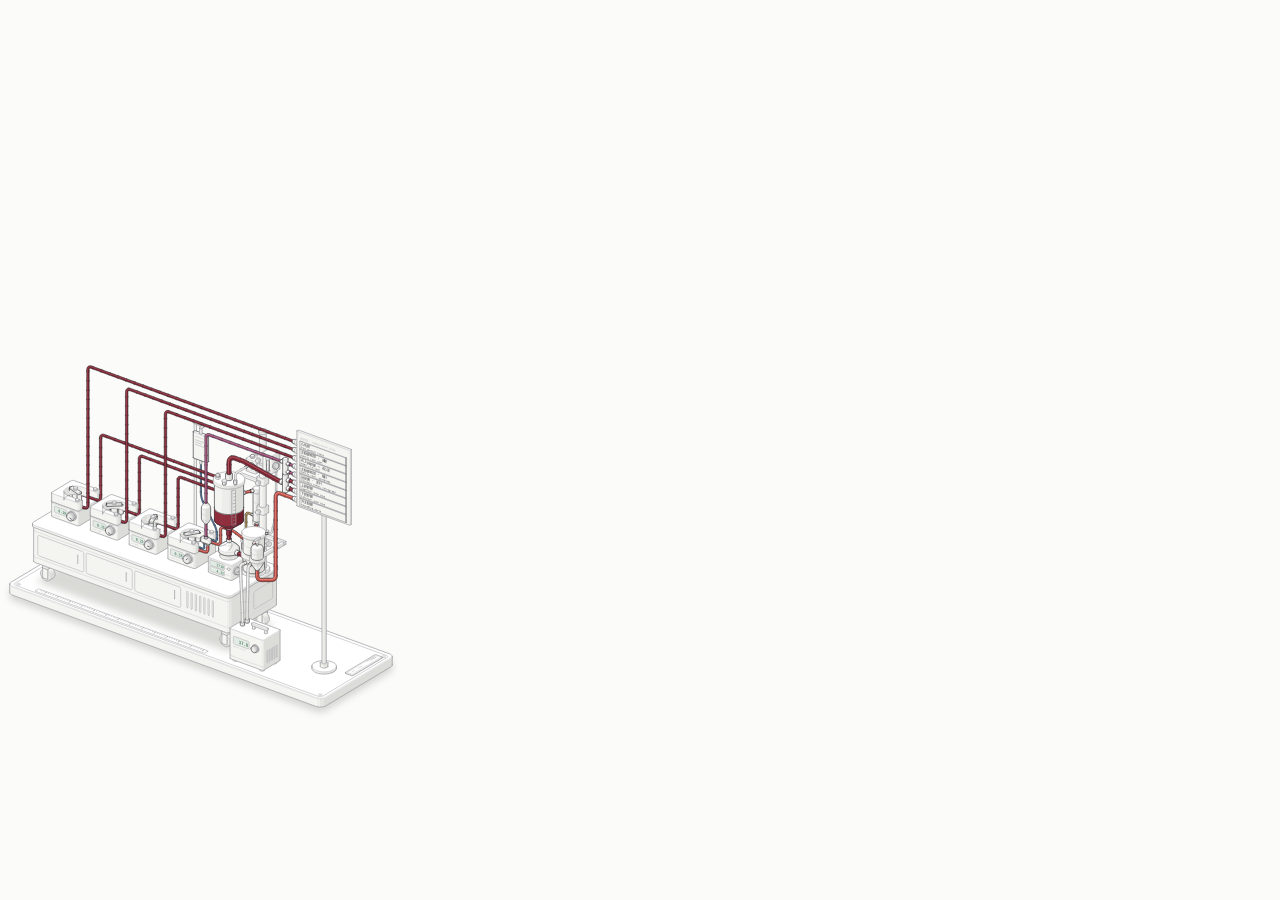
==== wallpaper/wallpaper-light.html @ c46d119b "桌布：進階配置的鎖定畫面與 Mac 桌面版 - wallpaper/：iPhone 鎖定畫面 1206×2622 與 Mac 桌面 2880×1800，深色、淺色各一，   畫面是全流量運轉中的進階配" ====
<!doctype html><html lang="zh-Hant"><head><meta charset="utf-8"><meta name="viewport" content="width=device-width, initial-scale=1"><title>人工心肺機桌布</title><style>
.iso{
  --anatomy-page:#0b0b0b;--anatomy-card:#131313;--anatomy-text:#a3a3a3;--anatomy-strong:#e6e6e6;--anatomy-muted:#6e6e6e;
  --anatomy-paper:#131313;--anatomy-face:#1b1b1b;--anatomy-top:#1c1c1c;
  --anatomy-shade-0:#0f0f0f;--anatomy-shade-1:#121212;--anatomy-shade-2:#151515;--anatomy-shade-3:#181818;
  --anatomy-lit-top:#262626;--anatomy-lit-shade:#1d1d1d;
  --anatomy-hi:#d4d4d4;--anatomy-mid:#6a6a6a;--anatomy-lo:#3e3e3e;--anatomy-faint:#2a2a2a;--anatomy-lit:#ffffff;
  --anatomy-halo:#050505;--anatomy-halo-opacity:.9;--anatomy-dot:#e6e6e6;
  --anatomy-red:#ff6b6b;--anatomy-green:#6be0a0;--anatomy-blue:#6b9bff;
  --anatomy-weight:.6px;--anatomy-ease:cubic-bezier(.32,.72,0,1);
  --anatomy-mono:ui-monospace,"SF Mono",Menlo,Consolas,monospace;
  --anatomy-lift:inset 0 1px 0 0 #ffffff0a,inset 0 0 0 1px #ffffff06,0 0 0 1px #00000026,0 1px 1px -.5px #00000014,0 3px 3px -1.5px #00000014,0 6px 6px -3px #00000014,0 12px 12px -6px #00000014;
}
.iso[data-theme="light"]{
  --anatomy-page:#f2f2ef;--anatomy-card:#fbfbfa;--anatomy-text:#57575a;--anatomy-strong:#18181a;--anatomy-muted:#8c8c90;
  --anatomy-paper:#fbfbfa;--anatomy-face:#ffffff;--anatomy-top:#ffffff;
  --anatomy-shade-0:#dcdcd9;--anatomy-shade-1:#e5e5e2;--anatomy-shade-2:#ededea;--anatomy-shade-3:#f4f4f1;
  --anatomy-lit-top:#ffffff;--anatomy-lit-shade:#eeeeeb;
  --anatomy-hi:#26262a;--anatomy-mid:#8a8a8f;--anatomy-lo:#b4b4b8;--anatomy-faint:#d4d4d6;--anatomy-lit:#000000;
  --anatomy-halo:#8a8a80;--anatomy-halo-opacity:.32;--anatomy-dot:#3a3a3e;
  --anatomy-red:#e5484d;--anatomy-green:#30a46c;--anatomy-blue:#3e63dd;
  --anatomy-lift:inset 0 1px 0 0 #ffffff,0 0 0 1px #0000000f,0 1px 1px -.5px #0000000a,0 3px 3px -1.5px #0000000a,0 6px 6px -3px #0000000a,0 12px 12px -6px #0000000a;
}
.iso-svg{display:block;width:100%;height:auto;overflow:visible}
.iso-svg path,.iso-svg circle{vector-effect:non-scaling-stroke}
.iso-fill{fill:var(--anatomy-paper);stroke:none}
.iso-solid[data-lit]>.iso-fill{fill:var(--anatomy-face)}
.iso-shade,.iso-top{stroke:none}
.iso-shade[data-shade="0"]{fill:var(--anatomy-shade-0)}
.iso-shade[data-shade="1"]{fill:var(--anatomy-shade-1)}
.iso-shade[data-shade="2"]{fill:var(--anatomy-shade-2)}
.iso-shade[data-shade="3"]{fill:var(--anatomy-shade-3)}
.iso-top{fill:var(--anatomy-top)}
.iso-solid[data-lit]>.iso-top{fill:var(--anatomy-lit-top)}
.iso-solid[data-lit]>.iso-shade{fill:var(--anatomy-lit-shade)}
.iso-solid[data-seamless]>.iso-shade,.iso-solid[data-seamless]>.iso-top{stroke-width:.4;stroke-linejoin:round}
.iso-solid[data-seamless]>.iso-shade[data-shade="0"]{stroke:var(--anatomy-shade-0)}
.iso-solid[data-seamless]>.iso-shade[data-shade="1"]{stroke:var(--anatomy-shade-1)}
.iso-solid[data-seamless]>.iso-shade[data-shade="2"]{stroke:var(--anatomy-shade-2)}
.iso-solid[data-seamless]>.iso-shade[data-shade="3"]{stroke:var(--anatomy-shade-3)}
.iso-solid[data-seamless]>.iso-top{stroke:var(--anatomy-top)}
.iso-solid[data-seamless][data-lit]>.iso-top{stroke:var(--anatomy-lit-top)}
.iso-solid[data-seamless][data-lit]>.iso-shade{stroke:var(--anatomy-lit-shade)}
.iso-solid[data-lit]>.iso-edge{stroke:var(--anatomy-lit)}
.iso-halo{fill:var(--anatomy-halo);stroke:none;filter:blur(9px);opacity:var(--anatomy-halo-opacity);transform:translateY(3px)}
.iso-line{fill:none;stroke:var(--anatomy-lo);stroke-width:var(--anatomy-weight);stroke-linecap:round;stroke-linejoin:round}
.iso-line[data-tone="hi"]{stroke:var(--anatomy-hi)}
.iso-line[data-tone="mid"]{stroke:var(--anatomy-mid)}
.iso-line[data-tone="lo"]{stroke:var(--anatomy-lo)}
.iso-line[data-tone="faint"]{stroke:var(--anatomy-faint)}
.iso-line[data-tone="lit"]{stroke:var(--anatomy-lit)}
.iso-line[data-tone="red"]{stroke:var(--anatomy-red)}
.iso-line[data-tone="green"]{stroke:var(--anatomy-green)}
.iso-line[data-tone="blue"]{stroke:var(--anatomy-blue)}
.iso-line[data-dotted]{stroke-dasharray:.01 3.5;stroke-width:1}
.iso-line[data-dashed]{stroke-dasharray:3 3}
.iso-line[data-flow]{stroke-dasharray:2 6}
.iso-wire-end{fill:var(--anatomy-paper);stroke:var(--anatomy-lo);stroke-width:var(--anatomy-weight)}
.iso-wire[data-tone="hi"] .iso-wire-end{stroke:var(--anatomy-hi)}
.iso-wire[data-tone="mid"] .iso-wire-end{stroke:var(--anatomy-mid)}
.iso-wire[data-tone="faint"] .iso-wire-end{stroke:var(--anatomy-faint)}
.iso-wire[data-tone="lit"] .iso-wire-end{stroke:var(--anatomy-lit)}
.iso-dots circle{fill:var(--anatomy-dot);stroke:none;opacity:.32}
.iso-dots[data-tone="hi"] circle{opacity:.85}
.iso-dots[data-tone="mid"] circle{opacity:.45}
.iso-dots[data-tone="lo"] circle{opacity:.22}
.iso-dots[data-tone="faint"] circle{opacity:.12}
.iso-face-text{fill:var(--anatomy-mid);font-family:var(--anatomy-mono);letter-spacing:.04em}
.iso-face-text[data-tone="hi"]{fill:var(--anatomy-hi)}
.iso-face-text[data-tone="lo"]{fill:var(--anatomy-lo)}
.iso-face-text[data-tone="faint"]{fill:var(--anatomy-faint)}
.tb-body{fill:var(--anatomy-shade-2);stroke:none}
.tb-shine{fill:var(--anatomy-top);stroke:none}
.tb-shade{fill:var(--anatomy-shade-0);stroke:none}
.tb-ring{fill:none;stroke:var(--anatomy-lo);stroke-width:.45;stroke-linecap:butt;stroke-linejoin:round}
.tb-ring[data-tone="mid"]{stroke:var(--anatomy-mid)}
.tb-ring[data-tone="faint"]{stroke:var(--anatomy-faint)}
.tb-ring[data-tone="hi"]{stroke:var(--anatomy-hi)}
@keyframes iso-flow{to{stroke-dashoffset:-32}}
@keyframes iso-pulse{0%,100%{opacity:.18}12%{opacity:1}40%{opacity:.18}}
.iso-line[data-flow]{animation:iso-flow 1600ms linear infinite}
.iso-dots circle[data-pulse]{animation:iso-pulse 1600ms steps(1,end) infinite;animation-delay:var(--pulse-at,0ms)}
.iso-figure{margin:32px 0 36px}
.iso-plate{position:relative;padding:52px 24px;border-radius:0;background:var(--anatomy-card);box-shadow:0 0 0 1px var(--anatomy-mid);--anatomy-paper:var(--anatomy-card)}
.iso-plate-corners{position:absolute;inset:18px 20px;pointer-events:none}
.iso-plate-corner{position:absolute;color:var(--anatomy-muted);font-family:var(--anatomy-mono);font-size:10.5px;line-height:1;letter-spacing:.04em;white-space:nowrap}
.iso-plate-corner[data-corner="fig"]{top:0;left:0;color:var(--anatomy-text)}
.iso-plate-corner[data-corner="title"]{top:0;right:0;text-transform:uppercase;letter-spacing:.1em}
.iso-plate-corner[data-corner="hint"]{bottom:0;left:0;text-transform:uppercase;letter-spacing:.1em}
.iso-plate-corner[data-corner="readout"]{right:0;bottom:0;color:var(--anatomy-text);font-variant-numeric:tabular-nums}
.iso-plate .iso-svg{margin:0 auto}
.iso-legend{display:grid;gap:8px;margin-top:12px;color:var(--anatomy-muted);font-size:13px;line-height:1.55}
.iso-keys{display:flex;flex-wrap:wrap;gap:6px 18px}
.iso-key{display:inline-flex;align-items:center;gap:7px}
.iso-swatch{width:16px;height:10px;flex:none;overflow:visible}
.iso-swatch path{fill:none;stroke:var(--anatomy-hi);stroke-width:1;vector-effect:non-scaling-stroke;stroke-linejoin:round;stroke-linecap:round}
.iso-swatch[data-mark="raised"] path,.iso-swatch[data-mark="flat"] path{stroke:var(--anatomy-mid)}
.iso-swatch[data-mark="lit"] path{stroke:var(--anatomy-lit)}
.iso-swatch[data-mark="dim"] path{stroke:var(--anatomy-lo)}
.iso-swatch[data-mark="dotted"] path{stroke-dasharray:.01 3;stroke-width:1.4}
.iso-swatch[data-mark="dashed"] path{stroke-dasharray:3 2.5}
.iso-swatch[data-mark="red"] path{stroke:var(--anatomy-red)}
.iso-swatch[data-mark="green"] path{stroke:var(--anatomy-green)}
.iso-swatch[data-mark="blue"] path{stroke:var(--anatomy-blue)}
.iso-swatch-crease{stroke:var(--anatomy-lo)!important}
@media (max-width:560px){.iso-plate{padding:48px 12px 70px}.iso-plate-corner[data-corner="hint"]{bottom:18px}}
@media (prefers-reduced-motion:reduce){.iso-line[data-flow],.iso-dots circle[data-pulse]{animation:none}}

*{box-sizing:border-box}
html{color-scheme:dark}
body[data-theme="light"]{color-scheme:light}
body{margin:0;background:var(--anatomy-page);color:var(--anatomy-text);font:14px/1.6 ui-sans-serif,system-ui,-apple-system,"Segoe UI",sans-serif;-webkit-font-smoothing:antialiased}
.iso-page{width:min(402px,100% - 32px);margin:64px auto 96px}
</style></head><body class="iso cpb-soft" data-wallpaper data-theme="light"><main class="iso-page"><style>.iso {
  --cpb-lcd: #0f1a14;
  --cpb-digit: #7be0a6;
  --cpb-venous: #5a1f2c;
  --cpb-venous-shine: #7a3040;
  --cpb-venous-shade: #3a1019;
  --cpb-arterial: #a3242c;
  --cpb-arterial-shine: #d0464c;
  --cpb-arterial-shade: #6e1219;
}
.iso[data-theme="light"] {
  --cpb-lcd: #e3ebe5;
  --cpb-digit: #1d5c3a;
  --cpb-venous: #7d2a3b;
  --cpb-venous-shine: #a4485a;
  --cpb-venous-shade: #5c1828;
  --cpb-arterial: #c8323a;
  --cpb-arterial-shine: #e6656b;
  --cpb-arterial-shade: #9a1d26;
}
.cpb-lcd { fill: var(--cpb-lcd); stroke: none; }
.cpb-digit { fill: var(--cpb-digit); font-family: var(--anatomy-mono); font-variant-numeric: tabular-nums; }
.cpb-v .tb-body { fill: var(--cpb-venous); }
.cpb-v .tb-shine { fill: var(--cpb-venous-shine); }
.cpb-v .tb-shade { fill: var(--cpb-venous-shade); }
.cpb-a .tb-body { fill: var(--cpb-arterial); }
.cpb-a .tb-shine { fill: var(--cpb-arterial-shine); }
.cpb-a .tb-shade { fill: var(--cpb-arterial-shade); }
.cpb-stage { position: relative; touch-action: pan-y; user-select: none; -webkit-user-select: none; outline: none; }
.cpb-stage:focus-visible { outline: 1px solid var(--anatomy-muted); outline-offset: 6px; }
.iso-plate { padding: 52px 24px 64px; overflow: hidden; }
.cpb-blood > .iso-fill, .cpb-blood > .iso-top { fill: var(--cpb-venous-shine); }
.cpb-blood > .iso-shade { fill: var(--cpb-venous); }
.cpb-blood > .iso-shade[data-shade="0"] { fill: var(--cpb-venous-shade); }
.cpb-lumen { fill: var(--anatomy-shade-0); stroke: none; }
.cpb-swatch-v path { stroke: var(--cpb-venous); stroke-width: 3; }
.cpb-swatch-a path { stroke: var(--cpb-arterial); stroke-width: 3; }
.cpb-head { margin: 0 0 8px; }
.cpb-head h1 { margin: 0 0 6px; font-size: 22px; line-height: 1.3; color: var(--anatomy-strong); font-weight: 600; letter-spacing: .01em; }
.cpb-head p { margin: 0; color: var(--anatomy-text); font-size: 14px; line-height: 1.7; max-width: 60em; }
@media (max-width: 560px) {
  .cpb-stage { overflow: hidden; }
  .iso-plate .cpb-stage svg.iso-svg { width: 118%; margin: -4% -3% -3% -15%; }
}
.iso { --cpb-cp: #3d6fb0; --cpb-cp-shine: #5a8ad0; --cpb-cp-shade: #284d80; }
.iso[data-theme="light"] { --cpb-cp: #4a7fc4; --cpb-cp-shine: #79a3dc; --cpb-cp-shade: #335f99; }
.cpb-c .tb-body { fill: var(--cpb-cp); }
.cpb-c .tb-shine { fill: var(--cpb-cp-shine); }
.cpb-c .tb-shade { fill: var(--cpb-cp-shade); }
.cpb-swatch-c path { stroke: var(--cpb-cp); stroke-width: 3; }
.cpb-stage [data-pump]:not([data-pump="arterial"]) { cursor: pointer; }
.iso { --cpb-mix: #8a2f4f; --cpb-mix-shine: #b04f70; --cpb-mix-shade: #5e1a33; --cpb-uf: #b59a3a; --cpb-uf-shine: #d2b960; --cpb-uf-shade: #8a7226; }
.iso[data-theme="light"] { --cpb-mix: #a33a5f; --cpb-mix-shine: #c96585; --cpb-mix-shade: #7a2443; --cpb-uf: #c9a93e; --cpb-uf-shine: #e2c96a; --cpb-uf-shade: #9a7f22; }
.cpb-m .tb-body { fill: var(--cpb-mix); }
.cpb-m .tb-shine { fill: var(--cpb-mix-shine); }
.cpb-m .tb-shade { fill: var(--cpb-mix-shade); }
.cpb-uf .tb-body { fill: var(--cpb-uf); }
.cpb-uf .tb-shine { fill: var(--cpb-uf-shine); }
.cpb-uf .tb-shade { fill: var(--cpb-uf-shade); }
.cpb-swatch-m path { stroke: var(--cpb-mix); stroke-width: 3; }
svg[data-route="antegrade"] .cpb-limb-cs, svg[data-route="retrograde"] .cpb-limb-root { opacity: .3; transition: opacity .4s; }
.cpb-limb-cs, .cpb-limb-root { transition: opacity .4s; }
.cpb-lamp { fill: var(--anatomy-shade-1, #888); stroke: none; transition: fill .2s; }
.cpb-lamp[data-on] { fill: #e0a020; }
.cpb-back { margin: 0 0 10px !important; font-size: 13px !important; }
.cpb-back a { color: var(--anatomy-muted); text-decoration: none; }
.cpb-back a:hover { text-decoration: underline; }
/* lock-screen wallpaper: the figure alone under the clock */
body[data-wallpaper] { margin: 0; background: var(--anatomy-paper); overflow: hidden; }
body[data-wallpaper] .iso-page { width: 402px; height: 874px; max-width: none; margin: 0; padding: 0; position: relative; }
body[data-wallpaper] .cpb-wall { position: absolute; left: 8px; right: 8px; top: 300px; bottom: 96px; display: flex; align-items: center; justify-content: center; }
body[data-wallpaper] .cpb-wall svg.iso-svg { width: 100%; height: auto; max-height: 100%; margin: 0; }
body[data-wallpaper] .cpb-hidden { display: none; }
body[data-wallpaper].desk .iso-page { width: 1440px; height: 900px; }
body[data-wallpaper].desk .cpb-wall { left: 180px; right: 180px; top: 64px; bottom: 120px; }
/* soft palette for the wallpaper: one chroma, hues round the wheel; venous stays darker than arterial */
.iso.cpb-soft {
  --cpb-venous: oklch(0.45 0.13 15); --cpb-venous-shine: oklch(0.54 0.12 15); --cpb-venous-shade: oklch(0.37 0.11 15);
  --cpb-arterial: oklch(0.63 0.15 27); --cpb-arterial-shine: oklch(0.72 0.12 27); --cpb-arterial-shade: oklch(0.53 0.15 27);
  --cpb-cp: oklch(0.64 0.10 248); --cpb-cp-shine: oklch(0.73 0.08 248); --cpb-cp-shade: oklch(0.54 0.10 248);
  --cpb-mix: oklch(0.58 0.12 350); --cpb-mix-shine: oklch(0.67 0.10 350); --cpb-mix-shade: oklch(0.49 0.12 350);
  --cpb-uf: oklch(0.74 0.10 88); --cpb-uf-shine: oklch(0.82 0.08 88); --cpb-uf-shade: oklch(0.64 0.10 88);
}
</style><div class="iso-stage cpb-stage cpb-wall"><svg xmlns="http://www.w3.org/2000/svg" class="iso-svg" viewBox="0 0 960 860" role="img" aria-label="人工心肺機進階配置的等角剖析圖：推車式主機上一排四個滾輪泵 (roller pump)——抽吸泵、主動脈根部減壓泵、左心減壓泵、4:1 血液心麻痺液泵——以及離心動脈泵 (centrifugal pump) 的控制台與驅動器；立柱上有硬殼靜脈儲血槽、膜式氧合器、動脈過濾器、血液濃縮器、氣體混合器與負壓輔助靜脈引流調節器。右側標示板列出八個插管位置：心包腔、主動脈根部減壓、右上肺靜脈到左心室、主動脈根部順行灌注、冠狀竇逆行灌注、上腔靜脈、下腔靜脈、升主動脈。"><path class="iso-halo" d="M38.9 548.8L39.5 547.2L40.8 545.6L42.7 544.3L191.1 455.1L193.5 453.9L196.3 453L199.5 452.3L202.9 452L206.3 451.9L209.8 452.2L213 452.8L215.9 453.7L914.3 709.8L916.8 710.9L918.8 712.3L920.2 713.8L921 715.3L921.1 717L921.1 735.8L920.5 737.4L919.2 738.9L917.3 740.3L768.9 829.4L766.5 830.6L763.7 831.6L760.5 832.2L757.1 832.6L753.7 832.6L750.2 832.3L747 831.8L744.1 830.9L45.7 574.7L43.2 573.6L41.2 572.3L39.8 570.8L39 569.2L38.9 567.6Z"/><g class="iso-solid"><path class="iso-fill" d="M195.1 492.9L195.4 491.4L196.5 490L198.1 488.7L200.4 487.7L203 486.9L206 486.4L209.2 486.2L212.3 486.3L215.3 486.8L218 487.6L220.3 488.6L222 489.9L223.1 491.3L223.5 492.8L223.5 495.3L223.2 496.8L222.1 498.2L220.5 499.4L218.3 500.5L215.6 501.3L212.6 501.8L209.4 502L206.3 501.8L203.3 501.4L200.6 500.6L198.3 499.5L196.6 498.3L195.5 496.9L195.1 495.4Z"/><path class="iso-shade" data-shade="0" d="M220.5 499.4L218.3 500.5L218.3 498L220.5 496.9ZM218.3 500.5L215.6 501.3L215.6 498.8L218.3 498ZM223.5 495.3L223.2 496.8L223.2 494.3L223.5 492.8ZM223.2 496.8L222.1 498.2L222.1 495.7L223.2 494.3ZM222.1 498.2L220.5 499.4L220.5 496.9L222.1 495.7Z"/><path class="iso-shade" data-shade="1" d="M215.6 501.3L212.6 501.8L212.6 499.3L215.6 498.8ZM212.6 501.8L209.4 502L209.4 499.5L212.6 499.3Z"/><path class="iso-shade" data-shade="2" d="M209.4 502L206.3 501.8L206.3 499.3L209.4 499.5ZM206.3 501.8L203.3 501.4L203.3 498.9L206.3 499.3Z"/><path class="iso-shade" data-shade="3" d="M203.3 501.4L200.6 500.6L200.6 498.1L203.3 498.9ZM200.6 500.6L198.3 499.5L198.3 497L200.6 498.1ZM198.3 499.5L196.6 498.3L196.6 495.8L198.3 497ZM196.6 498.3L195.5 496.9L195.5 494.4L196.6 495.8ZM195.5 496.9L195.1 495.4L195.1 492.9L195.5 494.4Z"/><path class="iso-top" d="M220.5 496.9L218.3 498L215.6 498.8L212.6 499.3L209.4 499.5L206.3 499.3L203.3 498.9L200.6 498.1L198.3 497L196.6 495.8L195.5 494.4L195.1 492.9L195.4 491.4L196.5 490L198.1 488.7L200.4 487.7L203 486.9L206 486.4L209.2 486.2L212.3 486.3L215.3 486.8L218 487.6L220.3 488.6L222 489.9L223.1 491.3L223.5 492.8L223.2 494.3L222.1 495.7Z"/><path class="iso-line iso-crease" data-tone="faint" d="M223.5 492.8L223.2 494.3L222.1 495.7L220.5 496.9L218.3 498L215.6 498.8L212.6 499.3L209.4 499.5L206.3 499.3L203.3 498.9L200.6 498.1L198.3 497L196.6 495.8L195.5 494.4L195.1 492.9"/><path class="iso-line iso-edge" data-tone="lo" d="M195.1 492.9L195.4 491.4L196.5 490L198.1 488.7L200.4 487.7L203 486.9L206 486.4L209.2 486.2L212.3 486.3L215.3 486.8L218 487.6L220.3 488.6L222 489.9L223.1 491.3L223.5 492.8M223.5 495.3L223.2 496.8L222.1 498.2L220.5 499.4L218.3 500.5L215.6 501.3L212.6 501.8L209.4 502L206.3 501.8L203.3 501.4L200.6 500.6L198.3 499.5L196.6 498.3L195.5 496.9L195.1 495.4M195.1 492.9L195.1 495.4M223.5 492.8L223.5 495.3"/></g><g class="iso-solid"><path class="iso-fill" d="M198.3 486L198.6 484.9L199.4 483.8L200.6 482.8L202.4 482L204.4 481.3L206.8 480.9L209.2 480.8L211.6 480.9L214 481.3L216.1 481.9L217.8 482.7L219.2 483.7L220 484.8L220.3 485.9L220.3 492.8L220 493.9L219.3 495L218 496L216.2 496.8L214.2 497.5L211.9 497.9L209.4 498L207 497.9L204.6 497.5L202.5 496.9L200.8 496.1L199.5 495.1L198.6 494L198.3 492.9Z"/><path class="iso-shade" data-shade="0" d="M218 496L216.2 496.8L216.2 490L218 489.1ZM216.2 496.8L214.2 497.5L214.2 490.6L216.2 490ZM220.3 492.8L220 493.9L220 487.1L220.3 485.9ZM220 493.9L219.3 495L219.3 488.1L220 487.1ZM219.3 495L218 496L218 489.1L219.3 488.1Z"/><path class="iso-shade" data-shade="1" d="M214.2 497.5L211.9 497.9L211.9 491L214.2 490.6ZM211.9 497.9L209.4 498L209.4 491.1L211.9 491Z"/><path class="iso-shade" data-shade="2" d="M209.4 498L207 497.9L207 491L209.4 491.1ZM207 497.9L204.6 497.5L204.6 490.6L207 491Z"/><path class="iso-shade" data-shade="3" d="M204.6 497.5L202.5 496.9L202.5 490L204.6 490.6ZM202.5 496.9L200.8 496.1L200.8 489.2L202.5 490ZM200.8 496.1L199.5 495.1L199.5 488.2L200.8 489.2ZM199.5 495.1L198.6 494L198.6 487.2L199.5 488.2ZM198.6 494L198.3 492.9L198.3 486L198.6 487.2Z"/><path class="iso-top" d="M218 489.1L216.2 490L214.2 490.6L211.9 491L209.4 491.1L207 491L204.6 490.6L202.5 490L200.8 489.2L199.5 488.2L198.6 487.2L198.3 486L198.6 484.9L199.4 483.8L200.6 482.8L202.4 482L204.4 481.3L206.8 480.9L209.2 480.8L211.6 480.9L214 481.3L216.1 481.9L217.8 482.7L219.2 483.7L220 484.8L220.3 485.9L220 487.1L219.3 488.1Z"/><path class="iso-line iso-crease" data-tone="faint" d="M220.3 485.9L220 487.1L219.3 488.1L218 489.1L216.2 490L214.2 490.6L211.9 491L209.4 491.1L207 491L204.6 490.6L202.5 490L200.8 489.2L199.5 488.2L198.6 487.2L198.3 486"/><path class="iso-line iso-edge" data-tone="mid" d="M198.3 486L198.6 484.9L199.4 483.8L200.6 482.8L202.4 482L204.4 481.3L206.8 480.9L209.2 480.8L211.6 480.9L214 481.3L216.1 481.9L217.8 482.7L219.2 483.7L220 484.8L220.3 485.9M220.3 492.8L220 493.9L219.3 495L218 496L216.2 496.8L214.2 497.5L211.9 497.9L209.4 498L207 497.9L204.6 497.5L202.5 496.9L200.8 496.1L199.5 495.1L198.6 494L198.3 492.9M198.3 486L198.3 492.9M220.3 485.9L220.3 492.8"/></g><g class="iso-solid"><path class="iso-fill" d="M77.3 563.7L77.6 562.2L78.6 560.8L80.3 559.6L82.5 558.5L85.2 557.7L88.2 557.2L91.3 557L94.5 557.2L97.5 557.6L100.2 558.4L102.4 559.5L104.2 560.7L105.2 562.1L105.6 563.6L105.6 566.1L105.3 567.6L104.3 569L102.6 570.3L100.4 571.3L97.7 572.1L94.7 572.6L91.6 572.8L88.4 572.7L85.4 572.2L82.7 571.4L80.5 570.4L78.7 569.1L77.7 567.7L77.3 566.2Z"/><path class="iso-shade" data-shade="0" d="M102.6 570.3L100.4 571.3L100.4 568.8L102.6 567.8ZM100.4 571.3L97.7 572.1L97.7 569.6L100.4 568.8ZM105.6 566.1L105.3 567.6L105.3 565.1L105.6 563.6ZM105.3 567.6L104.3 569L104.3 566.5L105.3 565.1ZM104.3 569L102.6 570.3L102.6 567.8L104.3 566.5Z"/><path class="iso-shade" data-shade="1" d="M97.7 572.1L94.7 572.6L94.7 570.1L97.7 569.6ZM94.7 572.6L91.6 572.8L91.6 570.3L94.7 570.1Z"/><path class="iso-shade" data-shade="2" d="M91.6 572.8L88.4 572.7L88.4 570.2L91.6 570.3ZM88.4 572.7L85.4 572.2L85.4 569.7L88.4 570.2Z"/><path class="iso-shade" data-shade="3" d="M85.4 572.2L82.7 571.4L82.7 568.9L85.4 569.7ZM82.7 571.4L80.5 570.4L80.5 567.9L82.7 568.9ZM80.5 570.4L78.7 569.1L78.7 566.6L80.5 567.9ZM78.7 569.1L77.7 567.7L77.7 565.2L78.7 566.6ZM77.7 567.7L77.3 566.2L77.3 563.7L77.7 565.2Z"/><path class="iso-top" d="M102.6 567.8L100.4 568.8L97.7 569.6L94.7 570.1L91.6 570.3L88.4 570.2L85.4 569.7L82.7 568.9L80.5 567.9L78.7 566.6L77.7 565.2L77.3 563.7L77.6 562.2L78.6 560.8L80.3 559.6L82.5 558.5L85.2 557.7L88.2 557.2L91.3 557L94.5 557.2L97.5 557.6L100.2 558.4L102.4 559.5L104.2 560.7L105.2 562.1L105.6 563.6L105.3 565.1L104.3 566.5Z"/><path class="iso-line iso-crease" data-tone="faint" d="M105.6 563.6L105.3 565.1L104.3 566.5L102.6 567.8L100.4 568.8L97.7 569.6L94.7 570.1L91.6 570.3L88.4 570.2L85.4 569.7L82.7 568.9L80.5 567.9L78.7 566.6L77.7 565.2L77.3 563.7"/><path class="iso-line iso-edge" data-tone="lo" d="M77.3 563.7L77.6 562.2L78.6 560.8L80.3 559.6L82.5 558.5L85.2 557.7L88.2 557.2L91.3 557L94.5 557.2L97.5 557.6L100.2 558.4L102.4 559.5L104.2 560.7L105.2 562.1L105.6 563.6M105.6 566.1L105.3 567.6L104.3 569L102.6 570.3L100.4 571.3L97.7 572.1L94.7 572.6L91.6 572.8L88.4 572.7L85.4 572.2L82.7 571.4L80.5 570.4L78.7 569.1L77.7 567.7L77.3 566.2M77.3 563.7L77.3 566.2M105.6 563.6L105.6 566.1"/></g><g class="iso-solid"><path class="iso-fill" d="M80.5 556.8L80.7 555.7L81.5 554.6L82.8 553.6L84.5 552.8L86.6 552.1L88.9 551.8L91.3 551.6L93.8 551.7L96.1 552.1L98.2 552.7L100 553.5L101.3 554.5L102.1 555.6L102.4 556.7L102.4 563.6L102.2 564.8L101.4 565.9L100.1 566.8L98.4 567.7L96.3 568.3L94 568.7L91.6 568.8L89.1 568.7L86.8 568.3L84.7 567.7L82.9 566.9L81.6 565.9L80.8 564.9L80.5 563.7Z"/><path class="iso-shade" data-shade="0" d="M100.1 566.8L98.4 567.7L98.4 560.8L100.1 559.9ZM98.4 567.7L96.3 568.3L96.3 561.4L98.4 560.8ZM102.4 563.6L102.2 564.8L102.2 557.9L102.4 556.7ZM102.2 564.8L101.4 565.9L101.4 559L102.2 557.9ZM101.4 565.9L100.1 566.8L100.1 559.9L101.4 559Z"/><path class="iso-shade" data-shade="1" d="M96.3 568.3L94 568.7L94 561.8L96.3 561.4ZM94 568.7L91.6 568.8L91.6 561.9L94 561.8Z"/><path class="iso-shade" data-shade="2" d="M91.6 568.8L89.1 568.7L89.1 561.8L91.6 561.9ZM89.1 568.7L86.8 568.3L86.8 561.4L89.1 561.8Z"/><path class="iso-shade" data-shade="3" d="M86.8 568.3L84.7 567.7L84.7 560.8L86.8 561.4ZM84.7 567.7L82.9 566.9L82.9 560L84.7 560.8ZM82.9 566.9L81.6 565.9L81.6 559.1L82.9 560ZM81.6 565.9L80.8 564.9L80.8 558L81.6 559.1ZM80.8 564.9L80.5 563.7L80.5 556.8L80.8 558Z"/><path class="iso-top" d="M100.1 559.9L98.4 560.8L96.3 561.4L94 561.8L91.6 561.9L89.1 561.8L86.8 561.4L84.7 560.8L82.9 560L81.6 559.1L80.8 558L80.5 556.8L80.7 555.7L81.5 554.6L82.8 553.6L84.5 552.8L86.6 552.1L88.9 551.8L91.3 551.6L93.8 551.7L96.1 552.1L98.2 552.7L100 553.5L101.3 554.5L102.1 555.6L102.4 556.7L102.2 557.9L101.4 559Z"/><path class="iso-line iso-crease" data-tone="faint" d="M102.4 556.7L102.2 557.9L101.4 559L100.1 559.9L98.4 560.8L96.3 561.4L94 561.8L91.6 561.9L89.1 561.8L86.8 561.4L84.7 560.8L82.9 560L81.6 559.1L80.8 558L80.5 556.8"/><path class="iso-line iso-edge" data-tone="mid" d="M80.5 556.8L80.7 555.7L81.5 554.6L82.8 553.6L84.5 552.8L86.6 552.1L88.9 551.8L91.3 551.6L93.8 551.7L96.1 552.1L98.2 552.7L100 553.5L101.3 554.5L102.1 555.6L102.4 556.7M102.4 563.6L102.2 564.8L101.4 565.9L100.1 566.8L98.4 567.7L96.3 568.3L94 568.7L91.6 568.8L89.1 568.7L86.8 568.3L84.7 567.7L82.9 566.9L81.6 565.9L80.8 564.9L80.5 563.7M80.5 556.8L80.5 563.7M102.4 556.7L102.4 563.6"/></g><g class="iso-solid"><path class="iso-fill" d="M524.7 613.8L525.1 612.3L526.1 610.9L527.8 609.6L530 608.6L532.6 607.8L535.6 607.3L538.8 607.1L541.9 607.2L545 607.7L547.7 608.5L549.9 609.5L551.6 610.8L552.7 612.2L553.1 613.7L553.1 616.2L552.8 617.7L551.8 619.1L550.1 620.3L547.9 621.4L545.2 622.2L542.2 622.7L539.1 622.9L535.9 622.8L532.9 622.3L530.2 621.5L527.9 620.4L526.2 619.2L525.1 617.8L524.7 616.3Z"/><path class="iso-shade" data-shade="0" d="M550.1 620.3L547.9 621.4L547.9 618.9L550.1 617.8ZM547.9 621.4L545.2 622.2L545.2 619.7L547.9 618.9ZM553.1 616.2L552.8 617.7L552.8 615.2L553.1 613.7ZM552.8 617.7L551.8 619.1L551.8 616.6L552.8 615.2ZM551.8 619.1L550.1 620.3L550.1 617.8L551.8 616.6Z"/><path class="iso-shade" data-shade="1" d="M545.2 622.2L542.2 622.7L542.2 620.2L545.2 619.7ZM542.2 622.7L539.1 622.9L539.1 620.4L542.2 620.2Z"/><path class="iso-shade" data-shade="2" d="M539.1 622.9L535.9 622.8L535.9 620.2L539.1 620.4ZM535.9 622.8L532.9 622.3L532.9 619.8L535.9 620.2Z"/><path class="iso-shade" data-shade="3" d="M532.9 622.3L530.2 621.5L530.2 619L532.9 619.8ZM530.2 621.5L527.9 620.4L527.9 617.9L530.2 619ZM527.9 620.4L526.2 619.2L526.2 616.7L527.9 617.9ZM526.2 619.2L525.1 617.8L525.1 615.3L526.2 616.7ZM525.1 617.8L524.7 616.3L524.7 613.8L525.1 615.3Z"/><path class="iso-top" d="M550.1 617.8L547.9 618.9L545.2 619.7L542.2 620.2L539.1 620.4L535.9 620.2L532.9 619.8L530.2 619L527.9 617.9L526.2 616.7L525.1 615.3L524.7 613.8L525.1 612.3L526.1 610.9L527.8 609.6L530 608.6L532.6 607.8L535.6 607.3L538.8 607.1L541.9 607.2L545 607.7L547.7 608.5L549.9 609.5L551.6 610.8L552.7 612.2L553.1 613.7L552.8 615.2L551.8 616.6Z"/><path class="iso-line iso-crease" data-tone="faint" d="M553.1 613.7L552.8 615.2L551.8 616.6L550.1 617.8L547.9 618.9L545.2 619.7L542.2 620.2L539.1 620.4L535.9 620.2L532.9 619.8L530.2 619L527.9 617.9L526.2 616.7L525.1 615.3L524.7 613.8"/><path class="iso-line iso-edge" data-tone="lo" d="M524.7 613.8L525.1 612.3L526.1 610.9L527.8 609.6L530 608.6L532.6 607.8L535.6 607.3L538.8 607.1L541.9 607.2L545 607.7L547.7 608.5L549.9 609.5L551.6 610.8L552.7 612.2L553.1 613.7M553.1 616.2L552.8 617.7L551.8 619.1L550.1 620.3L547.9 621.4L545.2 622.2L542.2 622.7L539.1 622.9L535.9 622.8L532.9 622.3L530.2 621.5L527.9 620.4L526.2 619.2L525.1 617.8L524.7 616.3M524.7 613.8L524.7 616.3M553.1 613.7L553.1 616.2"/></g><g class="iso-solid"><path class="iso-fill" d="M527.9 606.9L528.2 605.8L529 604.7L530.3 603.7L532 602.9L534.1 602.2L536.4 601.8L538.8 601.7L541.3 601.8L543.6 602.2L545.7 602.8L547.4 603.6L548.8 604.6L549.6 605.7L549.9 606.8L549.9 613.7L549.7 614.8L548.9 615.9L547.6 616.9L545.9 617.7L543.8 618.4L541.5 618.8L539 618.9L536.6 618.8L534.3 618.4L532.2 617.8L530.4 617L529.1 616L528.2 614.9L527.9 613.8Z"/><path class="iso-shade" data-shade="0" d="M547.6 616.9L545.9 617.7L545.9 610.9L547.6 610ZM545.9 617.7L543.8 618.4L543.8 611.5L545.9 610.9ZM549.9 613.7L549.7 614.8L549.7 608L549.9 606.8ZM549.7 614.8L548.9 615.9L548.9 609L549.7 608ZM548.9 615.9L547.6 616.9L547.6 610L548.9 609Z"/><path class="iso-shade" data-shade="1" d="M543.8 618.4L541.5 618.8L541.5 611.9L543.8 611.5ZM541.5 618.8L539 618.9L539 612L541.5 611.9Z"/><path class="iso-shade" data-shade="2" d="M539 618.9L536.6 618.8L536.6 611.9L539 612ZM536.6 618.8L534.3 618.4L534.3 611.5L536.6 611.9Z"/><path class="iso-shade" data-shade="3" d="M534.3 618.4L532.2 617.8L532.2 610.9L534.3 611.5ZM532.2 617.8L530.4 617L530.4 610.1L532.2 610.9ZM530.4 617L529.1 616L529.1 609.1L530.4 610.1ZM529.1 616L528.2 614.9L528.2 608.1L529.1 609.1ZM528.2 614.9L527.9 613.8L527.9 606.9L528.2 608.1Z"/><path class="iso-top" d="M547.6 610L545.9 610.9L543.8 611.5L541.5 611.9L539 612L536.6 611.9L534.3 611.5L532.2 610.9L530.4 610.1L529.1 609.1L528.2 608.1L527.9 606.9L528.2 605.8L529 604.7L530.3 603.7L532 602.9L534.1 602.2L536.4 601.8L538.8 601.7L541.3 601.8L543.6 602.2L545.7 602.8L547.4 603.6L548.8 604.6L549.6 605.7L549.9 606.8L549.7 608L548.9 609Z"/><path class="iso-line iso-crease" data-tone="faint" d="M549.9 606.8L549.7 608L548.9 609L547.6 610L545.9 610.9L543.8 611.5L541.5 611.9L539 612L536.6 611.9L534.3 611.5L532.2 610.9L530.4 610.1L529.1 609.1L528.2 608.1L527.9 606.9"/><path class="iso-line iso-edge" data-tone="mid" d="M527.9 606.9L528.2 605.8L529 604.7L530.3 603.7L532 602.9L534.1 602.2L536.4 601.8L538.8 601.7L541.3 601.8L543.6 602.2L545.7 602.8L547.4 603.6L548.8 604.6L549.6 605.7L549.9 606.8M549.9 613.7L549.7 614.8L548.9 615.9L547.6 616.9L545.9 617.7L543.8 618.4L541.5 618.8L539 618.9L536.6 618.8L534.3 618.4L532.2 617.8L530.4 617L529.1 616L528.2 614.9L527.9 613.8M527.9 606.9L527.9 613.8M549.9 606.8L549.9 613.7"/></g><g class="iso-solid"><path class="iso-fill" d="M406.9 684.6L407.2 683.1L408.2 681.7L409.9 680.5L412.1 679.4L414.8 678.6L417.8 678.1L420.9 677.9L424.1 678.1L427.1 678.5L429.8 679.3L432.1 680.4L433.8 681.6L434.9 683L435.3 684.5L435.3 687L434.9 688.5L433.9 689.9L432.2 691.2L430 692.2L427.4 693L424.4 693.5L421.2 693.7L418.1 693.6L415 693.1L412.3 692.3L410.1 691.3L408.4 690L407.3 688.6L406.9 687.1Z"/><path class="iso-shade" data-shade="0" d="M432.2 691.2L430 692.2L430 689.7L432.2 688.7ZM430 692.2L427.4 693L427.4 690.5L430 689.7ZM435.3 687L434.9 688.5L434.9 686L435.3 684.5ZM434.9 688.5L433.9 689.9L433.9 687.4L434.9 686ZM433.9 689.9L432.2 691.2L432.2 688.7L433.9 687.4Z"/><path class="iso-shade" data-shade="1" d="M427.4 693L424.4 693.5L424.4 691L427.4 690.5ZM424.4 693.5L421.2 693.7L421.2 691.2L424.4 691Z"/><path class="iso-shade" data-shade="2" d="M421.2 693.7L418.1 693.6L418.1 691.1L421.2 691.2ZM418.1 693.6L415 693.1L415 690.6L418.1 691.1Z"/><path class="iso-shade" data-shade="3" d="M415 693.1L412.3 692.3L412.3 689.8L415 690.6ZM412.3 692.3L410.1 691.3L410.1 688.8L412.3 689.8ZM410.1 691.3L408.4 690L408.4 687.5L410.1 688.8ZM408.4 690L407.3 688.6L407.3 686.1L408.4 687.5ZM407.3 688.6L406.9 687.1L406.9 684.6L407.3 686.1Z"/><path class="iso-top" d="M432.2 688.7L430 689.7L427.4 690.5L424.4 691L421.2 691.2L418.1 691.1L415 690.6L412.3 689.8L410.1 688.8L408.4 687.5L407.3 686.1L406.9 684.6L407.2 683.1L408.2 681.7L409.9 680.5L412.1 679.4L414.8 678.6L417.8 678.1L420.9 677.9L424.1 678.1L427.1 678.5L429.8 679.3L432.1 680.4L433.8 681.6L434.9 683L435.3 684.5L434.9 686L433.9 687.4Z"/><path class="iso-line iso-crease" data-tone="faint" d="M435.3 684.5L434.9 686L433.9 687.4L432.2 688.7L430 689.7L427.4 690.5L424.4 691L421.2 691.2L418.1 691.1L415 690.6L412.3 689.8L410.1 688.8L408.4 687.5L407.3 686.1L406.9 684.6"/><path class="iso-line iso-edge" data-tone="lo" d="M406.9 684.6L407.2 683.1L408.2 681.7L409.9 680.5L412.1 679.4L414.8 678.6L417.8 678.1L420.9 677.9L424.1 678.1L427.1 678.5L429.8 679.3L432.1 680.4L433.8 681.6L434.9 683L435.3 684.5M435.3 687L434.9 688.5L433.9 689.9L432.2 691.2L430 692.2L427.4 693L424.4 693.5L421.2 693.7L418.1 693.6L415 693.1L412.3 692.3L410.1 691.3L408.4 690L407.3 688.6L406.9 687.1M406.9 684.6L406.9 687.1M435.3 684.5L435.3 687"/></g><g class="iso-solid"><path class="iso-fill" d="M410.1 677.7L410.3 676.6L411.1 675.5L412.4 674.5L414.1 673.7L416.2 673L418.5 672.7L421 672.5L423.4 672.6L425.7 673L427.8 673.6L429.6 674.4L430.9 675.4L431.8 676.5L432.1 677.6L432.1 684.5L431.8 685.7L431 686.8L429.7 687.7L428 688.6L425.9 689.2L423.6 689.6L421.2 689.7L418.7 689.6L416.4 689.2L414.3 688.6L412.6 687.8L411.2 686.8L410.4 685.8L410.1 684.6Z"/><path class="iso-shade" data-shade="0" d="M429.7 687.7L428 688.6L428 681.7L429.7 680.9ZM428 688.6L425.9 689.2L425.9 682.3L428 681.7ZM432.1 684.5L431.8 685.7L431.8 678.8L432.1 677.6ZM431.8 685.7L431 686.8L431 679.9L431.8 678.8ZM431 686.8L429.7 687.7L429.7 680.9L431 679.9Z"/><path class="iso-shade" data-shade="1" d="M425.9 689.2L423.6 689.6L423.6 682.7L425.9 682.3ZM423.6 689.6L421.2 689.7L421.2 682.8L423.6 682.7Z"/><path class="iso-shade" data-shade="2" d="M421.2 689.7L418.7 689.6L418.7 682.7L421.2 682.8ZM418.7 689.6L416.4 689.2L416.4 682.3L418.7 682.7Z"/><path class="iso-shade" data-shade="3" d="M416.4 689.2L414.3 688.6L414.3 681.7L416.4 682.3ZM414.3 688.6L412.6 687.8L412.6 680.9L414.3 681.7ZM412.6 687.8L411.2 686.8L411.2 680L412.6 680.9ZM411.2 686.8L410.4 685.8L410.4 678.9L411.2 680ZM410.4 685.8L410.1 684.6L410.1 677.7L410.4 678.9Z"/><path class="iso-top" d="M429.7 680.9L428 681.7L425.9 682.3L423.6 682.7L421.2 682.8L418.7 682.7L416.4 682.3L414.3 681.7L412.6 680.9L411.2 680L410.4 678.9L410.1 677.7L410.3 676.6L411.1 675.5L412.4 674.5L414.1 673.7L416.2 673L418.5 672.7L421 672.5L423.4 672.6L425.7 673L427.8 673.6L429.6 674.4L430.9 675.4L431.8 676.5L432.1 677.6L431.8 678.8L431 679.9Z"/><path class="iso-line iso-crease" data-tone="faint" d="M432.1 677.6L431.8 678.8L431 679.9L429.7 680.9L428 681.7L425.9 682.3L423.6 682.7L421.2 682.8L418.7 682.7L416.4 682.3L414.3 681.7L412.6 680.9L411.2 680L410.4 678.9L410.1 677.7"/><path class="iso-line iso-edge" data-tone="mid" d="M410.1 677.7L410.3 676.6L411.1 675.5L412.4 674.5L414.1 673.7L416.2 673L418.5 672.7L421 672.5L423.4 672.6L425.7 673L427.8 673.6L429.6 674.4L430.9 675.4L431.8 676.5L432.1 677.6M432.1 684.5L431.8 685.7L431 686.8L429.7 687.7L428 688.6L425.9 689.2L423.6 689.6L421.2 689.7L418.7 689.6L416.4 689.2L414.3 688.6L412.6 687.8L411.2 686.8L410.4 685.8L410.1 684.6M410.1 677.7L410.1 684.6M432.1 677.6L432.1 684.5"/></g><g class="iso-solid"><path class="iso-fill" d="M854.4 734.7L854.7 733.2L855.7 731.8L857.4 730.5L859.6 729.5L862.3 728.7L865.3 728.2L868.4 728L871.6 728.1L874.6 728.6L877.3 729.4L879.5 730.4L881.3 731.7L882.3 733.1L882.7 734.6L882.7 737.1L882.4 738.6L881.4 740L879.7 741.2L877.5 742.3L874.8 743.1L871.8 743.6L868.7 743.8L865.5 743.7L862.5 743.2L859.8 742.4L857.6 741.4L855.8 740.1L854.8 738.7L854.4 737.2Z"/><path class="iso-shade" data-shade="0" d="M879.7 741.2L877.5 742.3L877.5 739.8L879.7 738.7ZM877.5 742.3L874.8 743.1L874.8 740.6L877.5 739.8ZM882.7 737.1L882.4 738.6L882.4 736.1L882.7 734.6ZM882.4 738.6L881.4 740L881.4 737.5L882.4 736.1ZM881.4 740L879.7 741.2L879.7 738.7L881.4 737.5Z"/><path class="iso-shade" data-shade="1" d="M874.8 743.1L871.8 743.6L871.8 741.1L874.8 740.6ZM871.8 743.6L868.7 743.8L868.7 741.3L871.8 741.1Z"/><path class="iso-shade" data-shade="2" d="M868.7 743.8L865.5 743.7L865.5 741.2L868.7 741.3ZM865.5 743.7L862.5 743.2L862.5 740.7L865.5 741.2Z"/><path class="iso-shade" data-shade="3" d="M862.5 743.2L859.8 742.4L859.8 739.9L862.5 740.7ZM859.8 742.4L857.6 741.4L857.6 738.8L859.8 739.9ZM857.6 741.4L855.8 740.1L855.8 737.6L857.6 738.8ZM855.8 740.1L854.8 738.7L854.8 736.2L855.8 737.6ZM854.8 738.7L854.4 737.2L854.4 734.7L854.8 736.2Z"/><path class="iso-top" d="M879.7 738.7L877.5 739.8L874.8 740.6L871.8 741.1L868.7 741.3L865.5 741.2L862.5 740.7L859.8 739.9L857.6 738.8L855.8 737.6L854.8 736.2L854.4 734.7L854.7 733.2L855.7 731.8L857.4 730.5L859.6 729.5L862.3 728.7L865.3 728.2L868.4 728L871.6 728.1L874.6 728.6L877.3 729.4L879.5 730.4L881.3 731.7L882.3 733.1L882.7 734.6L882.4 736.1L881.4 737.5Z"/><path class="iso-line iso-crease" data-tone="faint" d="M882.7 734.6L882.4 736.1L881.4 737.5L879.7 738.7L877.5 739.8L874.8 740.6L871.8 741.1L868.7 741.3L865.5 741.2L862.5 740.7L859.8 739.9L857.6 738.8L855.8 737.6L854.8 736.2L854.4 734.7"/><path class="iso-line iso-edge" data-tone="lo" d="M854.4 734.7L854.7 733.2L855.7 731.8L857.4 730.5L859.6 729.5L862.3 728.7L865.3 728.2L868.4 728L871.6 728.1L874.6 728.6L877.3 729.4L879.5 730.4L881.3 731.7L882.3 733.1L882.7 734.6M882.7 737.1L882.4 738.6L881.4 740L879.7 741.2L877.5 742.3L874.8 743.1L871.8 743.6L868.7 743.8L865.5 743.7L862.5 743.2L859.8 742.4L857.6 741.4L855.8 740.1L854.8 738.7L854.4 737.2M854.4 734.7L854.4 737.2M882.7 734.6L882.7 737.1"/></g><g class="iso-solid"><path class="iso-fill" d="M857.6 727.8L857.8 726.7L858.6 725.6L859.9 724.6L861.6 723.8L863.7 723.1L866 722.7L868.4 722.6L870.9 722.7L873.2 723.1L875.3 723.7L877.1 724.5L878.4 725.5L879.2 726.6L879.5 727.7L879.5 734.6L879.3 735.7L878.5 736.8L877.2 737.8L875.5 738.6L873.4 739.3L871.1 739.7L868.7 739.8L866.2 739.7L863.9 739.3L861.8 738.7L860 737.9L858.7 736.9L857.9 735.8L857.6 734.7Z"/><path class="iso-shade" data-shade="0" d="M877.2 737.8L875.5 738.6L875.5 731.8L877.2 730.9ZM875.5 738.6L873.4 739.3L873.4 732.4L875.5 731.8ZM879.5 734.6L879.3 735.7L879.3 728.9L879.5 727.7ZM879.3 735.7L878.5 736.8L878.5 730L879.3 728.9ZM878.5 736.8L877.2 737.8L877.2 730.9L878.5 730Z"/><path class="iso-shade" data-shade="1" d="M873.4 739.3L871.1 739.7L871.1 732.8L873.4 732.4ZM871.1 739.7L868.7 739.8L868.7 732.9L871.1 732.8Z"/><path class="iso-shade" data-shade="2" d="M868.7 739.8L866.2 739.7L866.2 732.8L868.7 732.9ZM866.2 739.7L863.9 739.3L863.9 732.4L866.2 732.8Z"/><path class="iso-shade" data-shade="3" d="M863.9 739.3L861.8 738.7L861.8 731.8L863.9 732.4ZM861.8 738.7L860 737.9L860 731L861.8 731.8ZM860 737.9L858.7 736.9L858.7 730L860 731ZM858.7 736.9L857.9 735.8L857.9 729L858.7 730ZM857.9 735.8L857.6 734.7L857.6 727.8L857.9 729Z"/><path class="iso-top" d="M877.2 730.9L875.5 731.8L873.4 732.4L871.1 732.8L868.7 732.9L866.2 732.8L863.9 732.4L861.8 731.8L860 731L858.7 730L857.9 729L857.6 727.8L857.8 726.7L858.6 725.6L859.9 724.6L861.6 723.8L863.7 723.1L866 722.7L868.4 722.6L870.9 722.7L873.2 723.1L875.3 723.7L877.1 724.5L878.4 725.5L879.2 726.6L879.5 727.7L879.3 728.9L878.5 730Z"/><path class="iso-line iso-crease" data-tone="faint" d="M879.5 727.7L879.3 728.9L878.5 730L877.2 730.9L875.5 731.8L873.4 732.4L871.1 732.8L868.7 732.9L866.2 732.8L863.9 732.4L861.8 731.8L860 731L858.7 730L857.9 729L857.6 727.8"/><path class="iso-line iso-edge" data-tone="mid" d="M857.6 727.8L857.8 726.7L858.6 725.6L859.9 724.6L861.6 723.8L863.7 723.1L866 722.7L868.4 722.6L870.9 722.7L873.2 723.1L875.3 723.7L877.1 724.5L878.4 725.5L879.2 726.6L879.5 727.7M879.5 734.6L879.3 735.7L878.5 736.8L877.2 737.8L875.5 738.6L873.4 739.3L871.1 739.7L868.7 739.8L866.2 739.7L863.9 739.3L861.8 738.7L860 737.9L858.7 736.9L857.9 735.8L857.6 734.7M857.6 727.8L857.6 734.7M879.5 727.7L879.5 734.6"/></g><g class="iso-solid"><path class="iso-fill" d="M736.5 805.5L736.8 804L737.9 802.6L739.5 801.4L741.7 800.3L744.4 799.5L747.4 799L750.6 798.8L753.7 799L756.7 799.4L759.4 800.2L761.7 801.3L763.4 802.5L764.5 803.9L764.9 805.4L764.9 807.9L764.6 809.4L763.5 810.8L761.9 812.1L759.6 813.1L757 813.9L754 814.4L750.8 814.6L747.7 814.5L744.7 814L742 813.2L739.7 812.2L738 810.9L736.9 809.5L736.5 808Z"/><path class="iso-shade" data-shade="0" d="M761.9 812.1L759.6 813.1L759.6 810.6L761.9 809.6ZM759.6 813.1L757 813.9L757 811.4L759.6 810.6ZM764.9 807.9L764.6 809.4L764.6 806.9L764.9 805.4ZM764.6 809.4L763.5 810.8L763.5 808.3L764.6 806.9ZM763.5 810.8L761.9 812.1L761.9 809.6L763.5 808.3Z"/><path class="iso-shade" data-shade="1" d="M757 813.9L754 814.4L754 811.9L757 811.4ZM754 814.4L750.8 814.6L750.8 812.1L754 811.9Z"/><path class="iso-shade" data-shade="2" d="M750.8 814.6L747.7 814.5L747.7 812L750.8 812.1ZM747.7 814.5L744.7 814L744.7 811.5L747.7 812Z"/><path class="iso-shade" data-shade="3" d="M744.7 814L742 813.2L742 810.7L744.7 811.5ZM742 813.2L739.7 812.2L739.7 809.7L742 810.7ZM739.7 812.2L738 810.9L738 808.4L739.7 809.7ZM738 810.9L736.9 809.5L736.9 807L738 808.4ZM736.9 809.5L736.5 808L736.5 805.5L736.9 807Z"/><path class="iso-top" d="M761.9 809.6L759.6 810.6L757 811.4L754 811.9L750.8 812.1L747.7 812L744.7 811.5L742 810.7L739.7 809.7L738 808.4L736.9 807L736.5 805.5L736.8 804L737.9 802.6L739.5 801.4L741.7 800.3L744.4 799.5L747.4 799L750.6 798.8L753.7 799L756.7 799.4L759.4 800.2L761.7 801.3L763.4 802.5L764.5 803.9L764.9 805.4L764.6 806.9L763.5 808.3Z"/><path class="iso-line iso-crease" data-tone="faint" d="M764.9 805.4L764.6 806.9L763.5 808.3L761.9 809.6L759.6 810.6L757 811.4L754 811.9L750.8 812.1L747.7 812L744.7 811.5L742 810.7L739.7 809.7L738 808.4L736.9 807L736.5 805.5"/><path class="iso-line iso-edge" data-tone="lo" d="M736.5 805.5L736.8 804L737.9 802.6L739.5 801.4L741.7 800.3L744.4 799.5L747.4 799L750.6 798.8L753.7 799L756.7 799.4L759.4 800.2L761.7 801.3L763.4 802.5L764.5 803.9L764.9 805.4M764.9 807.9L764.6 809.4L763.5 810.8L761.9 812.1L759.6 813.1L757 813.9L754 814.4L750.8 814.6L747.7 814.5L744.7 814L742 813.2L739.7 812.2L738 810.9L736.9 809.5L736.5 808M736.5 805.5L736.5 808M764.9 805.4L764.9 807.9"/></g><g class="iso-solid"><path class="iso-fill" d="M739.7 798.6L740 797.5L740.7 796.4L742 795.4L743.8 794.6L745.8 794L748.1 793.6L750.6 793.4L753 793.5L755.4 793.9L757.5 794.5L759.2 795.3L760.5 796.3L761.4 797.4L761.7 798.5L761.7 805.4L761.4 806.6L760.6 807.7L759.4 808.6L757.6 809.5L755.6 810.1L753.2 810.5L750.8 810.6L748.4 810.5L746 810.1L743.9 809.5L742.2 808.7L740.8 807.7L740 806.7L739.7 805.5Z"/><path class="iso-shade" data-shade="0" d="M759.4 808.6L757.6 809.5L757.6 802.6L759.4 801.8ZM757.6 809.5L755.6 810.1L755.6 803.2L757.6 802.6ZM761.7 805.4L761.4 806.6L761.4 799.7L761.7 798.5ZM761.4 806.6L760.6 807.7L760.6 800.8L761.4 799.7ZM760.6 807.7L759.4 808.6L759.4 801.8L760.6 800.8Z"/><path class="iso-shade" data-shade="1" d="M755.6 810.1L753.2 810.5L753.2 803.6L755.6 803.2ZM753.2 810.5L750.8 810.6L750.8 803.7L753.2 803.6Z"/><path class="iso-shade" data-shade="2" d="M750.8 810.6L748.4 810.5L748.4 803.6L750.8 803.7ZM748.4 810.5L746 810.1L746 803.2L748.4 803.6Z"/><path class="iso-shade" data-shade="3" d="M746 810.1L743.9 809.5L743.9 802.6L746 803.2ZM743.9 809.5L742.2 808.7L742.2 801.8L743.9 802.6ZM742.2 808.7L740.8 807.7L740.8 800.9L742.2 801.8ZM740.8 807.7L740 806.7L740 799.8L740.8 800.9ZM740 806.7L739.7 805.5L739.7 798.6L740 799.8Z"/><path class="iso-top" d="M759.4 801.8L757.6 802.6L755.6 803.2L753.2 803.6L750.8 803.7L748.4 803.6L746 803.2L743.9 802.6L742.2 801.8L740.8 800.9L740 799.8L739.7 798.6L740 797.5L740.7 796.4L742 795.4L743.8 794.6L745.8 794L748.1 793.6L750.6 793.4L753 793.5L755.4 793.9L757.5 794.5L759.2 795.3L760.5 796.3L761.4 797.4L761.7 798.5L761.4 799.7L760.6 800.8Z"/><path class="iso-line iso-crease" data-tone="faint" d="M761.7 798.5L761.4 799.7L760.6 800.8L759.4 801.8L757.6 802.6L755.6 803.2L753.2 803.6L750.8 803.7L748.4 803.6L746 803.2L743.9 802.6L742.2 801.8L740.8 800.9L740 799.8L739.7 798.6"/><path class="iso-line iso-edge" data-tone="mid" d="M739.7 798.6L740 797.5L740.7 796.4L742 795.4L743.8 794.6L745.8 794L748.1 793.6L750.6 793.4L753 793.5L755.4 793.9L757.5 794.5L759.2 795.3L760.5 796.3L761.4 797.4L761.7 798.5M761.7 805.4L761.4 806.6L760.6 807.7L759.4 808.6L757.6 809.5L755.6 810.1L753.2 810.5L750.8 810.6L748.4 810.5L746 810.1L743.9 809.5L742.2 808.7L740.8 807.7L740 806.7L739.7 805.5M739.7 798.6L739.7 805.5M761.7 798.5L761.7 805.4"/></g><g class="iso-solid"><path class="iso-fill" d="M38.9 539.4L39.5 537.8L40.8 536.3L42.7 534.9L191.1 445.7L193.5 444.5L196.3 443.6L199.5 442.9L202.9 442.6L206.3 442.5L209.8 442.8L213 443.4L215.9 444.3L914.3 700.4L916.8 701.5L918.8 702.9L920.2 704.4L921 706L921.1 707.6L921.1 726.4L920.5 728L919.2 729.5L917.3 730.9L768.9 820.1L766.5 821.2L763.7 822.2L760.5 822.8L757.1 823.2L753.7 823.2L750.2 822.9L747 822.4L744.1 821.5L45.7 565.3L43.2 564.2L41.2 562.9L39.8 561.4L39 559.8L38.9 558.2Z"/><path class="iso-shade" data-shade="0" d="M921.1 726.4L920.5 728L920.5 709.2L921.1 707.6ZM920.5 728L919.2 729.5L919.2 710.7L920.5 709.2ZM919.2 729.5L917.3 730.9L917.3 712.1L919.2 710.7ZM917.3 730.9L768.9 820.1L768.9 801.3L917.3 712.1ZM768.9 820.1L766.5 821.2L766.5 802.5L768.9 801.3ZM766.5 821.2L763.7 822.2L763.7 803.4L766.5 802.5Z"/><path class="iso-shade" data-shade="1" d="M763.7 822.2L760.5 822.8L760.5 804.1L763.7 803.4ZM760.5 822.8L757.1 823.2L757.1 804.4L760.5 804.1ZM757.1 823.2L753.7 823.2L753.7 804.4L757.1 804.4Z"/><path class="iso-shade" data-shade="2" d="M753.7 823.2L750.2 822.9L750.2 804.2L753.7 804.4ZM750.2 822.9L747 822.4L747 803.6L750.2 804.2Z"/><path class="iso-shade" data-shade="3" d="M747 822.4L744.1 821.5L744.1 802.7L747 803.6ZM744.1 821.5L45.7 565.3L45.7 546.6L744.1 802.7ZM45.7 565.3L43.2 564.2L43.2 545.4L45.7 546.6ZM43.2 564.2L41.2 562.9L41.2 544.1L43.2 545.4ZM41.2 562.9L39.8 561.4L39.8 542.6L41.2 544.1ZM39.8 561.4L39 559.8L39 541L39.8 542.6ZM39 559.8L38.9 558.2L38.9 539.4L39 541Z"/><path class="iso-top" d="M914.3 700.4L916.8 701.5L918.8 702.9L920.2 704.4L921 706L921.1 707.6L920.5 709.2L919.2 710.7L917.3 712.1L768.9 801.3L766.5 802.5L763.7 803.4L760.5 804.1L757.1 804.4L753.7 804.4L750.2 804.2L747 803.6L744.1 802.7L45.7 546.6L43.2 545.4L41.2 544.1L39.8 542.6L39 541L38.9 539.4L39.5 537.8L40.8 536.3L42.7 534.9L191.1 445.7L193.5 444.5L196.3 443.6L199.5 442.9L202.9 442.6L206.3 442.5L209.8 442.8L213 443.4L215.9 444.3Z"/><path class="iso-line iso-crease" data-tone="faint" d="M921.1 707.6L920.5 709.2L919.2 710.7L917.3 712.1L768.9 801.3L766.5 802.5L763.7 803.4L760.5 804.1L757.1 804.4L753.7 804.4L750.2 804.2L747 803.6L744.1 802.7L45.7 546.6L43.2 545.4L41.2 544.1L39.8 542.6L39 541L38.9 539.4"/><path class="iso-line iso-bevel" data-tone="faint" d="M921.1 707.6L917.7 708.8L916.7 710.1L915 711.3L766.8 800.4L764.7 801.4L762.3 802.2L759.6 802.8L756.8 803.1L753.9 803.1L751 802.9L748.3 802.4L745.7 801.6L47.6 545.5L45.3 544.6L43.7 543.4L42.5 542.2L41.8 540.9L38.9 539.4"/><path class="iso-line iso-edge" data-tone="mid" d="M38.9 539.4L39.5 537.8L40.8 536.3L42.7 534.9L191.1 445.7L193.5 444.5L196.3 443.6L199.5 442.9L202.9 442.6L206.3 442.5L209.8 442.8L213 443.4L215.9 444.3L914.3 700.4L916.8 701.5L918.8 702.9L920.2 704.4L921 706L921.1 707.6M921.1 726.4L920.5 728L919.2 729.5L917.3 730.9L768.9 820.1L766.5 821.2L763.7 822.2L760.5 822.8L757.1 823.2L753.7 823.2L750.2 822.9L747 822.4L744.1 821.5L45.7 565.3L43.2 564.2L41.2 562.9L39.8 561.4L39 559.8L38.9 558.2M921.1 707.6L921.1 726.4M38.9 539.4L38.9 558.2"/></g><path class="iso-line" data-tone="lo" d="M907.7 704.4L908.8 704.8L909.6 705.3L910.1 705.9L910.4 706.6L910.5 707.2L910.2 707.9L909.7 708.5L909 709L760.6 798.2L759.6 798.7L758.5 799L757.2 799.3L755.8 799.5L754.4 799.5L753.1 799.4L751.8 799.1L750.6 798.8L52.3 542.6L51.2 542.2L50.4 541.6L49.9 541L49.6 540.4L49.5 539.8L49.8 539.1L50.3 538.5L51 538L199.4 448.8L200.4 448.3L201.5 447.9L202.8 447.7L204.2 447.5L205.6 447.5L206.9 447.6L208.2 447.9L209.4 448.2Z"/><path class="iso-line" data-tone="lo" d="M208.7 453.2L207.4 453.7L205.9 454L204.2 453.9L202.7 453.6L201.6 453L201.1 452.2L201.2 451.5L202 450.8L203.2 450.3L204.8 450L206.5 450.1L208 450.4L209 451L209.6 451.7L209.4 452.5ZM904.2 708.3L903 708.9L901.4 709.1L899.8 709L898.3 708.7L897.2 708.1L896.7 707.4L896.8 706.6L897.5 705.9L898.8 705.4L900.4 705.1L902 705.2L903.5 705.5L904.6 706.1L905.1 706.9L905 707.7ZM62.5 541.1L61.2 541.6L59.6 541.8L58 541.8L56.5 541.4L55.4 540.8L54.9 540.1L55 539.3L55.8 538.6L57 538.1L58.6 537.9L60.2 537.9L61.7 538.3L62.8 538.9L63.3 539.6L63.2 540.4ZM758 796.2L756.8 796.7L755.2 797L753.5 796.9L752 796.6L751 796L750.4 795.2L750.6 794.4L751.3 793.8L752.6 793.2L754.1 793L755.8 793.1L757.3 793.4L758.4 794L758.9 794.7L758.8 795.5Z"/><g class="iso-dots" data-tone="mid"><circle cx="205.3" cy="452" r="0.5"/><circle cx="900.9" cy="707.1" r="0.5"/><circle cx="59.1" cy="539.9" r="0.5"/><circle cx="754.7" cy="795" r="0.5"/></g><g class="iso-solid"><path class="iso-fill" d="M98.2 554.8L98.5 554.4L104 551.2L104.7 550.9L105.6 550.8L106.5 551L494.7 693.4L495.3 693.8L495.4 694.2L495.4 695.1L495.1 695.5L489.6 698.8L488.9 699.1L488 699.1L487.1 699L98.8 556.5L98.3 556.2L98.2 555.8Z"/><path class="iso-shade" data-shade="0" d="M495.4 695.1L495.1 695.5L495.1 694.6L495.4 694.2ZM495.1 695.5L489.6 698.8L489.6 697.9L495.1 694.6ZM489.6 698.8L488.9 699.1L488.9 698.1L489.6 697.9Z"/><path class="iso-shade" data-shade="1" d="M488.9 699.1L488 699.1L488 698.2L488.9 698.1Z"/><path class="iso-shade" data-shade="2" d="M488 699.1L487.1 699L487.1 698L488 698.2Z"/><path class="iso-shade" data-shade="3" d="M487.1 699L98.8 556.5L98.8 555.6L487.1 698ZM98.8 556.5L98.3 556.2L98.3 555.3L98.8 555.6ZM98.3 556.2L98.2 555.8L98.2 554.8L98.3 555.3Z"/><path class="iso-top" d="M494.7 693.4L495.3 693.8L495.4 694.2L495.1 694.6L489.6 697.9L488.9 698.1L488 698.2L487.1 698L98.8 555.6L98.3 555.3L98.2 554.8L98.5 554.4L104 551.2L104.7 550.9L105.6 550.8L106.5 551Z"/><path class="iso-line iso-edge" data-tone="lo" d="M98.2 554.8L98.5 554.4L104 551.2L104.7 550.9L105.6 550.8L106.5 551L494.7 693.4L495.3 693.8L495.4 694.2M495.4 695.1L495.1 695.5L489.6 698.8L488.9 699.1L488 699.1L487.1 699L98.8 556.5L98.3 556.2L98.2 555.8M495.4 694.2L495.4 695.1M98.2 554.8L98.2 555.8"/></g><path class="iso-line" data-tone="lo" d="M112.6 554.1L110.4 555.4M118.2 556.1L116 557.5M129.3 560.2L127.2 561.6M134.9 562.3L132.7 563.6M140.5 564.3L138.3 565.7M146.1 566.4L143.9 567.7M157.3 570.5L155.1 571.8M162.9 572.5L160.7 573.8M168.4 574.6L166.3 575.9M174 576.6L171.8 577.9M185.2 580.7L183 582M190.8 582.8L188.6 584.1M196.4 584.8L194.2 586.1M202 586.9L199.8 588.2M213.1 591L211 592.3M218.7 593L216.5 594.3M224.3 595.1L222.1 596.4M229.9 597.1L227.7 598.4M241.1 601.2L238.9 602.5M246.7 603.3L244.5 604.6M252.2 605.3L250.1 606.6M257.8 607.4L255.7 608.7M269 611.5L266.8 612.8M274.6 613.5L272.4 614.8M280.2 615.6L278 616.9M285.8 617.6L283.6 618.9M296.9 621.7L294.8 623M302.5 623.8L300.3 625.1M308.1 625.8L305.9 627.1M313.7 627.9L311.5 629.2M324.9 632L322.7 633.3M330.5 634L328.3 635.3M336 636.1L333.9 637.4M341.6 638.1L339.5 639.4M352.8 642.2L350.6 643.5M358.4 644.3L356.2 645.6M364 646.3L361.8 647.6M369.6 648.4L367.4 649.7M380.7 652.5L378.6 653.8M386.3 654.5L384.1 655.8M391.9 656.6L389.7 657.9M397.5 658.6L395.3 659.9M408.7 662.7L406.5 664M414.3 664.8L412.1 666.1M419.9 666.8L417.7 668.1M425.4 668.8L423.3 670.2M436.6 672.9L434.4 674.3M442.2 675L440 676.3M447.8 677L445.6 678.4M453.4 679.1L451.2 680.4M464.5 683.2L462.4 684.5M470.1 685.2L468 686.6M475.7 687.3L473.5 688.6M481.3 689.3L479.1 690.7"/><path class="iso-line" data-tone="mid" d="M123.7 558.2L119.8 560.6M151.7 568.4L147.8 570.8M179.6 578.7L175.7 581M207.6 588.9L203.6 591.3M235.5 599.2L231.6 601.5M263.4 609.4L259.5 611.8M291.4 619.7L287.4 622M319.3 629.9L315.4 632.3M347.2 640.2L343.3 642.5M375.2 650.4L371.2 652.8M403.1 660.7L399.2 663M431 670.9L427.1 673.3M459 681.1L455 683.5M486.9 691.4L483 693.8"/><g class="iso-dots" data-tone="mid"><circle cx="104" cy="553.8" r="0.45"/><circle cx="489.5" cy="695.2" r="0.45"/></g><g class="iso-solid"><path class="iso-fill" d="M813.5 743.5L814.1 742.9L880.6 702.9L881.7 702.5L883.1 702.4L884.3 702.7L896.9 707.3L897.7 707.8L897.9 708.4L897.9 710L897.4 710.6L830.8 750.6L829.7 751L828.3 751L827.1 750.8L814.5 746.2L813.7 745.7L813.5 745Z"/><path class="iso-shade" data-shade="0" d="M897.9 710L897.4 710.6L897.4 709L897.9 708.4ZM897.4 710.6L830.8 750.6L830.8 749L897.4 709ZM830.8 750.6L829.7 751L829.7 749.4L830.8 749Z"/><path class="iso-shade" data-shade="1" d="M829.7 751L828.3 751L828.3 749.5L829.7 749.4Z"/><path class="iso-shade" data-shade="2" d="M828.3 751L827.1 750.8L827.1 749.2L828.3 749.5Z"/><path class="iso-shade" data-shade="3" d="M827.1 750.8L814.5 746.2L814.5 744.6L827.1 749.2ZM814.5 746.2L813.7 745.7L813.7 744.1L814.5 744.6ZM813.7 745.7L813.5 745L813.5 743.5L813.7 744.1Z"/><path class="iso-top" d="M896.9 707.3L897.7 707.8L897.9 708.4L897.4 709L830.8 749L829.7 749.4L828.3 749.5L827.1 749.2L814.5 744.6L813.7 744.1L813.5 743.5L814.1 742.9L880.6 702.9L881.7 702.5L883.1 702.4L884.3 702.7Z"/><path class="iso-line iso-crease" data-tone="faint" d="M897.9 708.4L897.4 709L830.8 749L829.7 749.4L828.3 749.5L827.1 749.2L814.5 744.6L813.7 744.1L813.5 743.5"/><path class="iso-line iso-edge" data-tone="mid" d="M813.5 743.5L814.1 742.9L880.6 702.9L881.7 702.5L883.1 702.4L884.3 702.7L896.9 707.3L897.7 707.8L897.9 708.4M897.9 710L897.4 710.6L830.8 750.6L829.7 751L828.3 751L827.1 750.8L814.5 746.2L813.7 745.7L813.5 745M897.9 708.4L897.9 710M813.5 743.5L813.5 745"/></g><path class="iso-line" data-tone="faint" d="M894.5 708.3L828.6 747.9L816.9 743.6L882.8 704Z"/><text class="iso-face-text" data-tone="lo" transform="matrix(1.091 -0.656 1.397 0.512 828.487 744.464)" font-size="4" text-anchor="start">CPB · HLM</text><path class="iso-line" data-tone="lo" data-free="" d="M881 706.7L862.4 717.8M884.1 707.8L872.1 715"/><g class="iso-dots" data-tone="mid"><circle cx="887.8" cy="706.7" r="0.45"/><circle cx="823.6" cy="745.2" r="0.45"/></g><path class="iso-halo" d="M101 529.8L101.1 529.5L101.4 529.2L101.8 528.9L202.1 468.6L202.6 468.4L203.2 468.2L203.8 468.1L204.5 468L205.2 468L205.9 468L206.5 468.2L207.1 468.3L645.7 629.2L646.2 629.4L646.6 629.7L646.9 630L647 630.3L647 630.6L647 630.8L646.9 631.1L646.7 631.4L646.3 631.7L545.9 692L545.4 692.2L544.9 692.4L544.2 692.6L543.5 692.6L542.8 692.6L542.2 692.6L541.5 692.5L540.9 692.3L102.4 531.4L101.9 531.2L101.5 530.9L101.2 530.6L101 530.3L101 530Z"/><g class="it"><g class="iso-solid"><path class="iso-fill" d="M207.9 445.9L208.1 445.7L208.5 445.4L208.9 445.3L209.4 445.3L209.8 445.4L219.6 449L219.8 449.1L219.9 449.3L219.9 472L219.7 472.2L219.3 472.5L218.9 472.6L218.5 472.6L218 472.6L208.3 469L208 468.8L207.9 468.6Z"/><path class="iso-shade" data-shade="0" d="M219.9 472L219.7 472.2L219.7 449.5L219.9 449.3ZM219.7 472.2L219.3 472.5L219.3 449.8L219.7 449.5ZM219.3 472.5L218.9 472.6L218.9 449.9L219.3 449.8Z"/><path class="iso-shade" data-shade="1" d="M218.9 472.6L218.5 472.6L218.5 450L218.9 449.9Z"/><path class="iso-shade" data-shade="2" d="M218.5 472.6L218 472.6L218 449.9L218.5 450Z"/><path class="iso-shade" data-shade="3" d="M218 472.6L208.3 469L208.3 446.3L218 449.9ZM208.3 469L208 468.8L208 446.1L208.3 446.3ZM208 468.8L207.9 468.6L207.9 445.9L208 446.1Z"/><path class="iso-top" d="M219.6 449L219.8 449.1L219.9 449.3L219.7 449.5L219.3 449.8L218.9 449.9L218.5 450L218 449.9L208.3 446.3L208 446.1L207.9 445.9L208.1 445.7L208.5 445.4L208.9 445.3L209.4 445.3L209.8 445.4Z"/><path class="iso-line iso-crease" data-tone="faint" d="M219.9 449.3L219.7 449.5L219.3 449.8L218.9 449.9L218.5 450L218 449.9L208.3 446.3L208 446.1L207.9 445.9"/><path class="iso-line iso-bevel" data-tone="faint" d="M219.9 449.3L219.3 449.4L218.9 449.6L218.7 449.7L218.5 449.7L218.3 449.7L208.6 446.1L208.5 446L207.9 445.9"/><path class="iso-line iso-edge" data-tone="mid" d="M207.9 445.9L208.1 445.7L208.5 445.4L208.9 445.3L209.4 445.3L209.8 445.4L219.6 449L219.8 449.1L219.9 449.3M219.9 472L219.7 472.2L219.3 472.5L218.9 472.6L218.5 472.6L218 472.6L208.3 469L208 468.8L207.9 468.6M219.9 449.3L219.9 472M207.9 445.9L207.9 468.6"/></g></g><g class="it"><g class="iso-solid"><path class="iso-fill" d="M191 465.5L191.1 464.3L191.2 463L191.5 461.9L191.9 460.8L192.4 459.8L193 458.9L193.7 458.1L194.5 457.4L195.4 456.8L205 451.1L205.9 450.6L206.9 450.3L207.9 450.2L209 450.1L210.2 450.2L211.3 450.5L212.5 450.8L213.7 451.3L214.8 451.9L215.9 452.7L217 453.5L218.1 454.4L219.1 455.5L220 456.6L220.9 457.8L221.7 459.1L222.4 460.4L223 461.7L223.5 463.1L223.9 464.4L224.1 465.8L224.3 467.2L224.4 468.5L224.3 469.8L224.1 471L223.9 472.2L223.5 473.2L223 474.2L222.4 475.1L221.7 475.9L220.9 476.6L220 477.2L210.4 482.9L209.5 483.4L208.5 483.7L207.4 483.8L206.3 483.9L205.2 483.8L204.1 483.6L202.9 483.2L201.7 482.7L200.6 482.1L199.4 481.4L198.3 480.5L197.3 479.6L196.3 478.5L195.4 477.4L194.5 476.2L193.7 475L193 473.7L192.4 472.3L191.9 471L191.5 469.6L191.2 468.2L191.1 466.9Z"/><path class="iso-shade" data-shade="0" d="M211.3 482.4L212.8 480.9L213.9 479L214.5 476.8L214.8 474.2L214.5 471.6L213.9 468.8L212.8 466.1L222.4 460.4L223.5 463.1L224.1 465.8L224.4 468.5L224.1 471L223.5 473.2L222.4 475.1L220.9 476.6Z"/><path class="iso-shade" data-shade="1" d="M212.8 466.1L211.3 463.6L220.9 457.8L222.4 460.4Z"/><path class="iso-shade" data-shade="2" d="M211.3 463.6L209.5 461.3L219.1 455.5L220.9 457.8ZM202.9 469.9L202.9 469.9L202.9 469.9L202.9 469.9L202.9 469.9L202.9 469.9L202.9 469.9L202.9 469.9L202.9 469.9L202.9 469.9L202.9 469.9L202.9 469.9L202.9 469.9L202.9 469.9L202.9 469.9L202.9 469.9L202.9 469.9L202.9 469.9L202.9 469.9L202.9 469.9L202.9 469.9L202.9 469.9L202.9 469.9L202.9 469.9L202.9 469.9L202.9 469.9L202.9 469.9L202.9 469.9L202.9 469.9L202.9 469.9L202.9 469.9L202.9 469.9L202.9 469.9L214.8 474.2L214.5 476.8L213.9 479L212.8 480.9L211.3 482.4L209.5 483.4L207.4 483.8L205.2 483.8L202.9 483.2L200.6 482.1L198.3 480.5L196.3 478.5L194.5 476.2L193 473.7L191.9 471L191.2 468.2L191 465.5L191.2 463L191.9 460.8L193 458.9L194.5 457.4L196.3 456.4L198.3 455.9L200.6 456L202.9 456.6L205.2 457.7L207.4 459.3L209.5 461.3L211.3 463.6L212.8 466.1L213.9 468.8L214.5 471.6L214.8 474.2Z"/><path class="iso-shade" data-shade="3" d="M209.5 461.3L207.4 459.3L205.2 457.7L214.8 451.9L217 453.5L219.1 455.5Z"/><path class="iso-top" d="M205.2 457.7L202.9 456.6L200.6 456L198.3 455.9L196.3 456.4L194.5 457.4L204.1 451.6L205.9 450.6L207.9 450.2L210.2 450.2L212.5 450.8L214.8 451.9Z"/><path class="iso-line iso-crease" data-tone="faint" d="M210.6 482.8L211.5 482.2L212.3 481.5L212.9 480.7L213.5 479.8L214 478.7L214.3 477.6L214.6 476.5L214.7 475.2L214.8 473.9L214.7 472.6L214.5 471.2L214.2 469.8L213.7 468.5L213.2 467.1L212.6 465.8L211.9 464.5L211.1 463.3L210.2 462.1L209.2 461L208.2 460L207.2 459L206 458.2L204.9 457.5L203.8 456.9L202.6 456.5L201.4 456.2L200.3 456L199.2 455.9L198.1 456L197 456.2L196 456.5L195.1 457"/><path class="iso-line iso-bevel" data-tone="faint" d="M210.6 482.8L210.8 481L211.5 480.3L212.1 479.4L212.7 478.5L213.1 477.4L213.4 476.2L213.6 475L213.6 473.7L213.6 472.4L213.4 471.1L213 469.7L212.6 468.3L212.1 467L211.4 465.6L210.6 464.4L209.8 463.2L208.8 462.1L207.8 461L206.8 460.1L205.7 459.3L204.5 458.6L203.4 458L202.2 457.6L201.1 457.3L199.9 457.2L198.8 457.2L197.8 457.4L196.8 457.7L195.1 457"/><path class="iso-line iso-edge" data-tone="mid" d="M191 465.5L191.1 464.3L191.2 463L191.5 461.9L191.9 460.8L192.4 459.8L193 458.9L193.7 458.1L194.5 457.4L195.4 456.8L205 451.1L205.9 450.6L206.9 450.3L207.9 450.2L209 450.1L210.2 450.2L211.3 450.5L212.5 450.8L213.7 451.3L214.8 451.9L215.9 452.7L217 453.5L218.1 454.4L219.1 455.5L220 456.6L220.9 457.8L221.7 459.1L222.4 460.4L223 461.7L223.5 463.1L223.9 464.4L224.1 465.8L224.3 467.2L224.4 468.5L224.3 469.8L224.1 471L223.9 472.2L223.5 473.2L223 474.2L222.4 475.1L221.7 475.9L220.9 476.6L220 477.2L210.4 482.9L209.5 483.4L208.5 483.7L207.4 483.8L206.3 483.9L205.2 483.8L204.1 483.6L202.9 483.2L201.7 482.7L200.6 482.1L199.4 481.4L198.3 480.5L197.3 479.6L196.3 478.5L195.4 477.4L194.5 476.2L193.7 475L193 473.7L192.4 472.3L191.9 471L191.5 469.6L191.2 468.2L191.1 466.9Z"/></g></g><g class="it"><g class="iso-solid"><path class="iso-fill" d="M197.8 468.6L197.8 467.7L198.1 466.9L198.5 466.1L199.1 465.6L199.7 465.2L200.4 464.8L201.2 464.6L202 464.7L202.9 464.9L203.8 465.3L204.6 465.9L205.4 466.6L206 467.5L206.6 468.5L207 469.5L207.3 470.5L207.4 471.5L207.3 472.5L207 473.3L206.6 474L206 474.6L205.4 475L204.7 475.4L203.9 475.5L203.1 475.5L202.2 475.3L201.4 474.9L200.5 474.3L199.7 473.5L199.1 472.7L198.5 471.7L198.1 470.7L197.8 469.7Z"/><path class="iso-shade" data-shade="0" d="M205.4 475L205.9 474.4L206.4 473.7L206.6 472.9L206.7 471.9L206.6 470.9L206.4 469.9L205.9 468.9L206.6 468.5L207 469.5L207.3 470.5L207.4 471.5L207.3 472.5L207 473.3L206.6 474L206 474.6Z"/><path class="iso-shade" data-shade="1" d="M205.9 468.9L205.4 467.9L206 467.5L206.6 468.5Z"/><path class="iso-shade" data-shade="2" d="M205.4 467.9L204.7 467L205.4 466.6L206 467.5ZM202.2 470.3L202.2 470.3L202.2 470.3L202.2 470.3L202.2 470.3L202.2 470.3L202.2 470.3L202.2 470.3L202.2 470.3L202.2 470.3L202.2 470.3L202.2 470.3L202.2 470.3L202.2 470.3L202.2 470.3L202.2 470.3L202.2 470.3L202.2 470.3L202.2 470.3L202.2 470.3L202.2 470.3L202.2 470.3L202.2 470.3L202.2 470.3L202.2 470.3L202.2 470.3L202.2 470.3L202.2 470.3L202.2 470.3L202.2 470.3L202.2 470.3L202.2 470.3L202.2 470.3L206.7 471.9L206.6 472.9L206.4 473.7L205.9 474.4L205.4 475L204.7 475.4L203.9 475.5L203.1 475.5L202.2 475.3L201.4 474.9L200.5 474.3L199.7 473.5L199.1 472.7L198.5 471.7L198.1 470.7L197.8 469.7L197.8 468.6L197.8 467.7L198.1 466.9L198.5 466.1L199.1 465.6L199.7 465.2L200.5 465L201.4 465.1L202.2 465.3L203.1 465.7L203.9 466.3L204.7 467L205.4 467.9L205.9 468.9L206.4 469.9L206.6 470.9L206.7 471.9Z"/><path class="iso-shade" data-shade="3" d="M204.7 467L203.9 466.3L203.1 465.7L203.8 465.3L204.6 465.9L205.4 466.6Z"/><path class="iso-top" d="M203.1 465.7L202.2 465.3L201.4 465.1L200.5 465L199.7 465.2L199.1 465.6L199.7 465.2L200.4 464.8L201.2 464.6L202 464.7L202.9 464.9L203.8 465.3Z"/><path class="iso-line iso-crease" data-tone="faint" d="M205.2 475.1L205.9 474.5L206.5 473.5L206.7 472.3L206.6 471L206.3 469.6L205.6 468.3L204.7 467.1L203.7 466.1L202.6 465.4L201.4 465.1L200.3 465.1L199.3 465.4"/><path class="iso-line iso-edge" data-tone="mid" d="M197.8 468.6L197.8 467.7L198.1 466.9L198.5 466.1L199.1 465.6L199.7 465.2L200.4 464.8L201.2 464.6L202 464.7L202.9 464.9L203.8 465.3L204.6 465.9L205.4 466.6L206 467.5L206.6 468.5L207 469.5L207.3 470.5L207.4 471.5L207.3 472.5L207 473.3L206.6 474L206 474.6L205.4 475L204.7 475.4L203.9 475.5L203.1 475.5L202.2 475.3L201.4 474.9L200.5 474.3L199.7 473.5L199.1 472.7L198.5 471.7L198.1 470.7L197.8 469.7Z"/></g></g><g class="it"><g class="iso-solid"><path class="iso-fill" d="M195.5 453.4L195.7 453.2L196.1 452.9L196.5 452.8L196.9 452.8L197.3 452.8L207.1 456.4L207.4 456.6L207.5 456.8L207.5 479.5L207.3 479.7L206.8 480L206.5 480.1L206 480.1L205.6 480L195.8 476.5L195.5 476.3L195.5 476.1Z"/><path class="iso-shade" data-shade="0" d="M207.5 479.5L207.3 479.7L207.3 457L207.5 456.8ZM207.3 479.7L206.8 480L206.8 457.3L207.3 457ZM206.8 480L206.5 480.1L206.5 457.4L206.8 457.3Z"/><path class="iso-shade" data-shade="1" d="M206.5 480.1L206 480.1L206 457.4L206.5 457.4Z"/><path class="iso-shade" data-shade="2" d="M206 480.1L205.6 480L205.6 457.3L206 457.4Z"/><path class="iso-shade" data-shade="3" d="M205.6 480L195.8 476.5L195.8 453.8L205.6 457.3ZM195.8 476.5L195.5 476.3L195.5 453.6L195.8 453.8ZM195.5 476.3L195.5 476.1L195.5 453.4L195.5 453.6Z"/><path class="iso-top" d="M207.1 456.4L207.4 456.6L207.5 456.8L207.3 457L206.8 457.3L206.5 457.4L206 457.4L205.6 457.3L195.8 453.8L195.5 453.6L195.5 453.4L195.7 453.2L196.1 452.9L196.5 452.8L196.9 452.8L197.3 452.8Z"/><path class="iso-line iso-crease" data-tone="faint" d="M207.5 456.8L207.3 457L206.8 457.3L206.5 457.4L206 457.4L205.6 457.3L195.8 453.8L195.5 453.6L195.5 453.4"/><path class="iso-line iso-bevel" data-tone="faint" d="M207.5 456.8L206.8 456.9L206.5 457.1L206.3 457.2L206.1 457.2L205.9 457.1L196.2 453.6L196 453.5L195.5 453.4"/><path class="iso-line iso-edge" data-tone="mid" d="M195.5 453.4L195.7 453.2L196.1 452.9L196.5 452.8L196.9 452.8L197.3 452.8L207.1 456.4L207.4 456.6L207.5 456.8M207.5 479.5L207.3 479.7L206.8 480L206.5 480.1L206 480.1L205.6 480L195.8 476.5L195.5 476.3L195.5 476.1M207.5 456.8L207.5 479.5M195.5 453.4L195.5 476.1"/></g></g><g class="it"><g class="iso-solid"><path class="iso-fill" d="M195.3 448.2L195.7 447.8L207.1 440.9L208 440.6L209 440.6L210.1 440.8L219.3 444.2L219.9 444.6L220.1 445.1L220.1 449.8L219.6 450.3L208.3 457.1L207.4 457.4L206.3 457.4L205.3 457.2L196.1 453.9L195.4 453.5L195.3 452.9Z"/><path class="iso-shade" data-shade="0" d="M220.1 449.8L219.6 450.3L219.6 445.6L220.1 445.1ZM219.6 450.3L208.3 457.1L208.3 452.4L219.6 445.6ZM208.3 457.1L207.4 457.4L207.4 452.7L208.3 452.4Z"/><path class="iso-shade" data-shade="1" d="M207.4 457.4L206.3 457.4L206.3 452.8L207.4 452.7Z"/><path class="iso-shade" data-shade="2" d="M206.3 457.4L205.3 457.2L205.3 452.6L206.3 452.8Z"/><path class="iso-shade" data-shade="3" d="M205.3 457.2L196.1 453.9L196.1 449.2L205.3 452.6ZM196.1 453.9L195.4 453.5L195.4 448.8L196.1 449.2ZM195.4 453.5L195.3 452.9L195.3 448.2L195.4 448.8Z"/><path class="iso-top" d="M219.3 444.2L219.9 444.6L220.1 445.1L219.6 445.6L208.3 452.4L207.4 452.7L206.3 452.8L205.3 452.6L196.1 449.2L195.4 448.8L195.3 448.2L195.7 447.8L207.1 440.9L208 440.6L209 440.6L210.1 440.8Z"/><path class="iso-line iso-crease" data-tone="faint" d="M220.1 445.1L219.6 445.6L208.3 452.4L207.4 452.7L206.3 452.8L205.3 452.6L196.1 449.2L195.4 448.8L195.3 448.2"/><path class="iso-line iso-bevel" data-tone="faint" d="M220.1 445.1L218.9 445.3L207.7 452.1L207.1 452.3L206.5 452.3L205.8 452.2L196.7 448.9L196.3 448.6L195.3 448.2"/><path class="iso-line iso-edge" data-tone="mid" d="M195.3 448.2L195.7 447.8L207.1 440.9L208 440.6L209 440.6L210.1 440.8L219.3 444.2L219.9 444.6L220.1 445.1M220.1 449.8L219.6 450.3L208.3 457.1L207.4 457.4L206.3 457.4L205.3 457.2L196.1 453.9L195.4 453.5L195.3 452.9M220.1 445.1L220.1 449.8M195.3 448.2L195.3 452.9"/></g></g><g class="it"><g class="iso-solid"><path class="iso-fill" d="M203.5 440.6L203.6 439.9L204.3 439.2L205.6 438.7L207.2 438.4L208.8 438.5L210.3 438.8L211.4 439.4L211.9 440.2L211.9 446.4L211.8 447.2L211 447.9L209.8 448.4L208.2 448.6L206.6 448.6L205.1 448.2L204 447.6L203.5 446.9Z"/><path class="iso-shade" data-shade="0" d="M211 447.9L209.8 448.4L209.8 442.1L211 441.6ZM211.9 446.4L211.8 447.2L211.8 440.9L211.9 440.2ZM211.8 447.2L211 447.9L211 441.6L211.8 440.9Z"/><path class="iso-shade" data-shade="1" d="M209.8 448.4L208.2 448.6L208.2 442.4L209.8 442.1Z"/><path class="iso-shade" data-shade="2" d="M208.2 448.6L206.6 448.6L206.6 442.3L208.2 442.4ZM206.6 448.6L205.1 448.2L205.1 442L206.6 442.3Z"/><path class="iso-shade" data-shade="3" d="M205.1 448.2L204 447.6L204 441.4L205.1 442ZM204 447.6L203.5 446.9L203.5 440.6L204 441.4Z"/><path class="iso-top" d="M211 441.6L209.8 442.1L208.2 442.4L206.6 442.3L205.1 442L204 441.4L203.5 440.6L203.6 439.9L204.3 439.2L205.6 438.7L207.2 438.4L208.8 438.5L210.3 438.8L211.4 439.4L211.9 440.2L211.8 440.9Z"/><path class="iso-line iso-crease" data-tone="faint" d="M211.9 440.2L211.8 440.9L211 441.6L209.8 442.1L208.2 442.4L206.6 442.3L205.1 442L204 441.4L203.5 440.6"/><path class="iso-line iso-edge" data-tone="mid" d="M203.5 440.6L203.6 439.9L204.3 439.2L205.6 438.7L207.2 438.4L208.8 438.5L210.3 438.8L211.4 439.4L211.9 440.2M211.9 446.4L211.8 447.2L211 447.9L209.8 448.4L208.2 448.6L206.6 448.6L205.1 448.2L204 447.6L203.5 446.9M203.5 440.6L203.5 446.9M211.9 440.2L211.9 446.4"/></g></g><g class="it"><g class="iso-solid"><path class="iso-fill" d="M191.4 437.1L191.9 436.5L203.9 429.3L205 428.9L206.4 428.8L207.6 429.1L223 434.7L223.8 435.2L224 435.9L224 439.8L223.5 440.4L211.5 447.6L210.4 448L209 448.1L207.7 447.8L192.4 442.2L191.5 441.7L191.4 441Z"/><path class="iso-shade" data-shade="0" d="M224 439.8L223.5 440.4L223.5 436.5L224 435.9ZM223.5 440.4L211.5 447.6L211.5 443.7L223.5 436.5ZM211.5 447.6L210.4 448L210.4 444.1L211.5 443.7Z"/><path class="iso-shade" data-shade="1" d="M210.4 448L209 448.1L209 444.2L210.4 444.1Z"/><path class="iso-shade" data-shade="2" d="M209 448.1L207.7 447.8L207.7 443.9L209 444.2Z"/><path class="iso-shade" data-shade="3" d="M207.7 447.8L192.4 442.2L192.4 438.3L207.7 443.9ZM192.4 442.2L191.5 441.7L191.5 437.7L192.4 438.3ZM191.5 441.7L191.4 441L191.4 437.1L191.5 437.7Z"/><path class="iso-top" d="M223 434.7L223.8 435.2L224 435.9L223.5 436.5L211.5 443.7L210.4 444.1L209 444.2L207.7 443.9L192.4 438.3L191.5 437.7L191.4 437.1L191.9 436.5L203.9 429.3L205 428.9L206.4 428.8L207.6 429.1Z"/><path class="iso-line iso-crease" data-tone="faint" d="M224 435.9L223.5 436.5L211.5 443.7L210.4 444.1L209 444.2L207.7 443.9L192.4 438.3L191.5 437.7L191.4 437.1"/><path class="iso-line iso-bevel" data-tone="faint" d="M224 435.9L222.7 436.3L210.8 443.4L210 443.7L209.1 443.7L208.2 443.5L193 438L192.4 437.6L191.4 437.1"/><path class="iso-line iso-edge" data-tone="lo" d="M191.4 437.1L191.9 436.5L203.9 429.3L205 428.9L206.4 428.8L207.6 429.1L223 434.7L223.8 435.2L224 435.9M224 439.8L223.5 440.4L211.5 447.6L210.4 448L209 448.1L207.7 447.8L192.4 442.2L191.5 441.7L191.4 441M224 435.9L224 439.8M191.4 437.1L191.4 441"/></g></g><g class="it"><g class="iso-solid"><path class="iso-fill" d="M127.2 494.4L127.4 494.2L127.8 494L128.2 493.8L128.6 493.8L129 493.9L138.8 497.5L139.1 497.6L139.1 497.9L139.1 520.6L139 520.8L138.5 521L138.2 521.1L137.7 521.2L137.3 521.1L127.5 517.5L127.2 517.3L127.2 517.1Z"/><path class="iso-shade" data-shade="0" d="M139.1 520.6L139 520.8L139 498.1L139.1 497.9ZM139 520.8L138.5 521L138.5 498.3L139 498.1ZM138.5 521L138.2 521.1L138.2 498.5L138.5 498.3Z"/><path class="iso-shade" data-shade="1" d="M138.2 521.1L137.7 521.2L137.7 498.5L138.2 498.5Z"/><path class="iso-shade" data-shade="2" d="M137.7 521.2L137.3 521.1L137.3 498.4L137.7 498.5Z"/><path class="iso-shade" data-shade="3" d="M137.3 521.1L127.5 517.5L127.5 494.8L137.3 498.4ZM127.5 517.5L127.2 517.3L127.2 494.6L127.5 494.8ZM127.2 517.3L127.2 517.1L127.2 494.4L127.2 494.6Z"/><path class="iso-top" d="M138.8 497.5L139.1 497.6L139.1 497.9L139 498.1L138.5 498.3L138.2 498.5L137.7 498.5L137.3 498.4L127.5 494.8L127.2 494.6L127.2 494.4L127.4 494.2L127.8 494L128.2 493.8L128.6 493.8L129 493.9Z"/><path class="iso-line iso-crease" data-tone="faint" d="M139.1 497.9L139 498.1L138.5 498.3L138.2 498.5L137.7 498.5L137.3 498.4L127.5 494.8L127.2 494.6L127.2 494.4"/><path class="iso-line iso-bevel" data-tone="faint" d="M139.1 497.9L138.5 497.9L138.2 498.1L138 498.2L137.8 498.2L137.6 498.2L127.9 494.6L127.7 494.5L127.2 494.4"/><path class="iso-line iso-edge" data-tone="mid" d="M127.2 494.4L127.4 494.2L127.8 494L128.2 493.8L128.6 493.8L129 493.9L138.8 497.5L139.1 497.6L139.1 497.9M139.1 520.6L139 520.8L138.5 521L138.2 521.1L137.7 521.2L137.3 521.1L127.5 517.5L127.2 517.3L127.2 517.1M139.1 497.9L139.1 520.6M127.2 494.4L127.2 517.1"/></g></g><g class="it"><g class="iso-solid"><path class="iso-fill" d="M110.3 514.1L110.3 512.8L110.5 511.6L110.8 510.4L111.2 509.3L111.7 508.3L112.3 507.4L113 506.6L113.7 505.9L114.6 505.4L124.2 499.6L125.1 499.2L126.1 498.9L127.2 498.7L128.3 498.7L129.4 498.7L130.6 499L131.7 499.3L132.9 499.8L134.1 500.4L135.2 501.2L136.3 502L137.3 503L138.3 504L139.3 505.1L140.1 506.3L140.9 507.6L141.6 508.9L142.2 510.2L142.7 511.6L143.1 513L143.4 514.3L143.6 515.7L143.6 517L143.6 518.3L143.4 519.5L143.1 520.7L142.7 521.8L142.2 522.8L141.6 523.7L140.9 524.5L140.1 525.1L139.3 525.7L129.7 531.5L128.7 531.9L127.7 532.2L126.7 532.4L125.6 532.4L124.5 532.3L123.3 532.1L122.1 531.7L121 531.2L119.8 530.6L118.7 529.9L117.6 529L116.5 528.1L115.5 527.1L114.6 525.9L113.7 524.7L113 523.5L112.3 522.2L111.7 520.8L111.2 519.5L110.8 518.1L110.5 516.7L110.3 515.4Z"/><path class="iso-shade" data-shade="0" d="M130.5 530.9L132 529.4L133.1 527.5L133.8 525.3L134 522.8L133.8 520.1L133.1 517.3L132 514.6L141.6 508.9L142.7 511.6L143.4 514.3L143.6 517L143.4 519.5L142.7 521.8L141.6 523.7L140.1 525.1Z"/><path class="iso-shade" data-shade="1" d="M132 514.6L130.5 512.1L140.1 506.3L141.6 508.9Z"/><path class="iso-shade" data-shade="2" d="M130.5 512.1L128.7 509.8L138.3 504L140.1 506.3ZM122.1 518.4L122.1 518.4L122.1 518.4L122.1 518.4L122.1 518.4L122.1 518.4L122.1 518.4L122.1 518.4L122.1 518.4L122.1 518.4L122.1 518.4L122.1 518.4L122.1 518.4L122.1 518.4L122.1 518.4L122.1 518.4L122.1 518.4L122.1 518.4L122.1 518.4L122.1 518.4L122.1 518.4L122.1 518.4L122.1 518.4L122.1 518.4L122.1 518.4L122.1 518.4L122.1 518.4L122.1 518.4L122.1 518.4L122.1 518.4L122.1 518.4L122.1 518.4L122.1 518.4L134 522.8L133.8 525.3L133.1 527.5L132 529.4L130.5 530.9L128.7 531.9L126.7 532.4L124.5 532.3L122.1 531.7L119.8 530.6L117.6 529L115.5 527.1L113.7 524.7L112.3 522.2L111.2 519.5L110.5 516.7L110.3 514.1L110.5 511.6L111.2 509.3L112.3 507.4L113.7 505.9L115.5 504.9L117.6 504.5L119.8 504.5L122.1 505.1L124.5 506.2L126.7 507.8L128.7 509.8L130.5 512.1L132 514.6L133.1 517.3L133.8 520.1L134 522.8Z"/><path class="iso-shade" data-shade="3" d="M128.7 509.8L126.7 507.8L124.5 506.2L134.1 500.4L136.3 502L138.3 504Z"/><path class="iso-top" d="M124.5 506.2L122.1 505.1L119.8 504.5L117.6 504.5L115.5 504.9L113.7 505.9L123.3 500.2L125.1 499.2L127.2 498.7L129.4 498.7L131.7 499.3L134.1 500.4Z"/><path class="iso-line iso-crease" data-tone="faint" d="M129.9 531.3L130.7 530.7L131.5 530L132.2 529.2L132.7 528.3L133.2 527.3L133.6 526.2L133.8 525L134 523.7L134 522.4L133.9 521.1L133.7 519.7L133.4 518.4L133 517L132.5 515.6L131.8 514.3L131.1 513L130.3 511.8L129.4 510.6L128.5 509.5L127.5 508.5L126.4 507.6L125.3 506.8L124.2 506.1L123 505.5L121.8 505L120.7 504.7L119.5 504.5L118.4 504.4L117.3 504.5L116.3 504.7L115.3 505L114.4 505.5"/><path class="iso-line iso-bevel" data-tone="faint" d="M129.9 531.3L130 529.5L130.8 528.8L131.4 527.9L131.9 527L132.4 525.9L132.7 524.8L132.8 523.5L132.9 522.3L132.8 520.9L132.6 519.6L132.3 518.2L131.9 516.8L131.3 515.5L130.6 514.2L129.9 512.9L129 511.7L128.1 510.6L127.1 509.5L126 508.6L124.9 507.8L123.8 507.1L122.6 506.6L121.5 506.1L120.3 505.9L119.2 505.7L118.1 505.8L117 505.9L116 506.3L114.4 505.5"/><path class="iso-line iso-edge" data-tone="mid" d="M110.3 514.1L110.3 512.8L110.5 511.6L110.8 510.4L111.2 509.3L111.7 508.3L112.3 507.4L113 506.6L113.7 505.9L114.6 505.4L124.2 499.6L125.1 499.2L126.1 498.9L127.2 498.7L128.3 498.7L129.4 498.7L130.6 499L131.7 499.3L132.9 499.8L134.1 500.4L135.2 501.2L136.3 502L137.3 503L138.3 504L139.3 505.1L140.1 506.3L140.9 507.6L141.6 508.9L142.2 510.2L142.7 511.6L143.1 513L143.4 514.3L143.6 515.7L143.6 517L143.6 518.3L143.4 519.5L143.1 520.7L142.7 521.8L142.2 522.8L141.6 523.7L140.9 524.5L140.1 525.1L139.3 525.7L129.7 531.5L128.7 531.9L127.7 532.2L126.7 532.4L125.6 532.4L124.5 532.3L123.3 532.1L122.1 531.7L121 531.2L119.8 530.6L118.7 529.9L117.6 529L116.5 528.1L115.5 527.1L114.6 525.9L113.7 524.7L113 523.5L112.3 522.2L111.7 520.8L111.2 519.5L110.8 518.1L110.5 516.7L110.3 515.4Z"/></g></g><g class="it"><g class="iso-solid"><path class="iso-fill" d="M117 517.2L117.1 516.2L117.4 515.4L117.8 514.7L118.3 514.1L119 513.7L119.7 513.3L120.4 513.2L121.3 513.2L122.1 513.4L123 513.8L123.8 514.4L124.6 515.2L125.3 516L125.9 517L126.3 518L126.5 519L126.6 520.1L126.5 521L126.3 521.8L125.9 522.6L125.3 523.1L124.6 523.5L124 523.9L123.2 524.1L122.4 524L121.5 523.8L120.6 523.4L119.8 522.8L119 522.1L118.3 521.2L117.8 520.2L117.4 519.2L117.1 518.2Z"/><path class="iso-shade" data-shade="0" d="M124.6 523.5L125.2 523L125.6 522.2L125.9 521.4L126 520.4L125.9 519.4L125.6 518.4L125.2 517.4L125.9 517L126.3 518L126.5 519L126.6 520.1L126.5 521L126.3 521.8L125.9 522.6L125.3 523.1Z"/><path class="iso-shade" data-shade="1" d="M125.2 517.4L124.6 516.4L125.3 516L125.9 517Z"/><path class="iso-shade" data-shade="2" d="M124.6 516.4L124 515.6L124.6 515.2L125.3 516ZM121.5 518.8L121.5 518.8L121.5 518.8L121.5 518.8L121.5 518.8L121.5 518.8L121.5 518.8L121.5 518.8L121.5 518.8L121.5 518.8L121.5 518.8L121.5 518.8L121.5 518.8L121.5 518.8L121.5 518.8L121.5 518.8L121.5 518.8L121.5 518.8L121.5 518.8L121.5 518.8L121.5 518.8L121.5 518.8L121.5 518.8L121.5 518.8L121.5 518.8L121.5 518.8L121.5 518.8L121.5 518.8L121.5 518.8L121.5 518.8L121.5 518.8L121.5 518.8L121.5 518.8L126 520.4L125.9 521.4L125.6 522.2L125.2 523L124.6 523.5L124 523.9L123.2 524.1L122.4 524L121.5 523.8L120.6 523.4L119.8 522.8L119 522.1L118.3 521.2L117.8 520.2L117.4 519.2L117.1 518.2L117 517.2L117.1 516.2L117.4 515.4L117.8 514.7L118.3 514.1L119 513.7L119.8 513.6L120.6 513.6L121.5 513.8L122.4 514.2L123.2 514.8L124 515.6L124.6 516.4L125.2 517.4L125.6 518.4L125.9 519.4L126 520.4Z"/><path class="iso-shade" data-shade="3" d="M124 515.6L123.2 514.8L122.4 514.2L123 513.8L123.8 514.4L124.6 515.2Z"/><path class="iso-top" d="M122.4 514.2L121.5 513.8L120.6 513.6L119.8 513.6L119 513.7L118.3 514.1L119 513.7L119.7 513.3L120.4 513.2L121.3 513.2L122.1 513.4L123 513.8Z"/><path class="iso-line iso-crease" data-tone="faint" d="M124.4 523.7L125.2 523L125.7 522L125.9 520.8L125.9 519.5L125.5 518.1L124.9 516.8L124 515.6L122.9 514.6L121.8 513.9L120.6 513.6L119.5 513.6L118.6 513.9"/><path class="iso-line iso-edge" data-tone="mid" d="M117 517.2L117.1 516.2L117.4 515.4L117.8 514.7L118.3 514.1L119 513.7L119.7 513.3L120.4 513.2L121.3 513.2L122.1 513.4L123 513.8L123.8 514.4L124.6 515.2L125.3 516L125.9 517L126.3 518L126.5 519L126.6 520.1L126.5 521L126.3 521.8L125.9 522.6L125.3 523.1L124.6 523.5L124 523.9L123.2 524.1L122.4 524L121.5 523.8L120.6 523.4L119.8 522.8L119 522.1L118.3 521.2L117.8 520.2L117.4 519.2L117.1 518.2Z"/></g></g><g class="it"><g class="iso-solid"><path class="iso-fill" d="M114.7 501.9L114.9 501.7L115.3 501.4L115.7 501.3L116.2 501.3L116.6 501.4L126.4 505L126.6 505.1L126.7 505.3L126.7 528L126.5 528.2L126.1 528.5L125.7 528.6L125.3 528.6L124.8 528.6L115.1 525L114.8 524.8L114.7 524.6Z"/><path class="iso-shade" data-shade="0" d="M126.7 528L126.5 528.2L126.5 505.5L126.7 505.3ZM126.5 528.2L126.1 528.5L126.1 505.8L126.5 505.5ZM126.1 528.5L125.7 528.6L125.7 505.9L126.1 505.8Z"/><path class="iso-shade" data-shade="1" d="M125.7 528.6L125.3 528.6L125.3 506L125.7 505.9Z"/><path class="iso-shade" data-shade="2" d="M125.3 528.6L124.8 528.6L124.8 505.9L125.3 506Z"/><path class="iso-shade" data-shade="3" d="M124.8 528.6L115.1 525L115.1 502.3L124.8 505.9ZM115.1 525L114.8 524.8L114.8 502.1L115.1 502.3ZM114.8 524.8L114.7 524.6L114.7 501.9L114.8 502.1Z"/><path class="iso-top" d="M126.4 505L126.6 505.1L126.7 505.3L126.5 505.5L126.1 505.8L125.7 505.9L125.3 506L124.8 505.9L115.1 502.3L114.8 502.1L114.7 501.9L114.9 501.7L115.3 501.4L115.7 501.3L116.2 501.3L116.6 501.4Z"/><path class="iso-line iso-crease" data-tone="faint" d="M126.7 505.3L126.5 505.5L126.1 505.8L125.7 505.9L125.3 506L124.8 505.9L115.1 502.3L114.8 502.1L114.7 501.9"/><path class="iso-line iso-bevel" data-tone="faint" d="M126.7 505.3L126.1 505.4L125.7 505.6L125.5 505.7L125.3 505.7L125.1 505.7L115.4 502.1L115.3 502L114.7 501.9"/><path class="iso-line iso-edge" data-tone="mid" d="M114.7 501.9L114.9 501.7L115.3 501.4L115.7 501.3L116.2 501.3L116.6 501.4L126.4 505L126.6 505.1L126.7 505.3M126.7 528L126.5 528.2L126.1 528.5L125.7 528.6L125.3 528.6L124.8 528.6L115.1 525L114.8 524.8L114.7 524.6M126.7 505.3L126.7 528M114.7 501.9L114.7 524.6"/></g></g><g class="it"><g class="iso-solid"><path class="iso-fill" d="M114.5 496.8L115 496.3L126.3 489.5L127.2 489.2L128.3 489.1L129.3 489.3L138.5 492.7L139.2 493.1L139.3 493.6L139.3 498.3L138.9 498.8L127.5 505.6L126.7 505.9L125.6 506L124.6 505.8L115.3 502.4L114.7 502L114.5 501.5Z"/><path class="iso-shade" data-shade="0" d="M139.3 498.3L138.9 498.8L138.9 494.1L139.3 493.6ZM138.9 498.8L127.5 505.6L127.5 500.9L138.9 494.1ZM127.5 505.6L126.7 505.9L126.7 501.2L127.5 500.9Z"/><path class="iso-shade" data-shade="1" d="M126.7 505.9L125.6 506L125.6 501.3L126.7 501.2Z"/><path class="iso-shade" data-shade="2" d="M125.6 506L124.6 505.8L124.6 501.1L125.6 501.3Z"/><path class="iso-shade" data-shade="3" d="M124.6 505.8L115.3 502.4L115.3 497.7L124.6 501.1ZM115.3 502.4L114.7 502L114.7 497.3L115.3 497.7ZM114.7 502L114.5 501.5L114.5 496.8L114.7 497.3Z"/><path class="iso-top" d="M138.5 492.7L139.2 493.1L139.3 493.6L138.9 494.1L127.5 500.9L126.7 501.2L125.6 501.3L124.6 501.1L115.3 497.7L114.7 497.3L114.5 496.8L115 496.3L126.3 489.5L127.2 489.2L128.3 489.1L129.3 489.3Z"/><path class="iso-line iso-crease" data-tone="faint" d="M139.3 493.6L138.9 494.1L127.5 500.9L126.7 501.2L125.6 501.3L124.6 501.1L115.3 497.7L114.7 497.3L114.5 496.8"/><path class="iso-line iso-bevel" data-tone="faint" d="M139.3 493.6L138.1 493.9L126.9 500.6L126.3 500.8L125.7 500.9L125 500.7L116 497.4L115.5 497.1L114.5 496.8"/><path class="iso-line iso-edge" data-tone="mid" d="M114.5 496.8L115 496.3L126.3 489.5L127.2 489.2L128.3 489.1L129.3 489.3L138.5 492.7L139.2 493.1L139.3 493.6M139.3 498.3L138.9 498.8L127.5 505.6L126.7 505.9L125.6 506L124.6 505.8L115.3 502.4L114.7 502L114.5 501.5M139.3 493.6L139.3 498.3M114.5 496.8L114.5 501.5"/></g></g><g class="it"><g class="iso-solid"><path class="iso-fill" d="M122.7 489.2L122.8 488.4L123.6 487.7L124.8 487.2L126.4 486.9L128.1 487L129.6 487.4L130.6 487.9L131.2 488.7L131.2 494.9L131 495.7L130.3 496.4L129 496.9L127.5 497.2L125.8 497.1L124.3 496.8L123.2 496.2L122.7 495.4Z"/><path class="iso-shade" data-shade="0" d="M130.3 496.4L129 496.9L129 490.7L130.3 490.2ZM131.2 494.9L131 495.7L131 489.5L131.2 488.7ZM131 495.7L130.3 496.4L130.3 490.2L131 489.5Z"/><path class="iso-shade" data-shade="1" d="M129 496.9L127.5 497.2L127.5 490.9L129 490.7Z"/><path class="iso-shade" data-shade="2" d="M127.5 497.2L125.8 497.1L125.8 490.9L127.5 490.9ZM125.8 497.1L124.3 496.8L124.3 490.5L125.8 490.9Z"/><path class="iso-shade" data-shade="3" d="M124.3 496.8L123.2 496.2L123.2 489.9L124.3 490.5ZM123.2 496.2L122.7 495.4L122.7 489.2L123.2 489.9Z"/><path class="iso-top" d="M130.3 490.2L129 490.7L127.5 490.9L125.8 490.9L124.3 490.5L123.2 489.9L122.7 489.2L122.8 488.4L123.6 487.7L124.8 487.2L126.4 486.9L128.1 487L129.6 487.4L130.6 487.9L131.2 488.7L131 489.5Z"/><path class="iso-line iso-crease" data-tone="faint" d="M131.2 488.7L131 489.5L130.3 490.2L129 490.7L127.5 490.9L125.8 490.9L124.3 490.5L123.2 489.9L122.7 489.2"/><path class="iso-line iso-edge" data-tone="mid" d="M122.7 489.2L122.8 488.4L123.6 487.7L124.8 487.2L126.4 486.9L128.1 487L129.6 487.4L130.6 487.9L131.2 488.7M131.2 494.9L131 495.7L130.3 496.4L129 496.9L127.5 497.2L125.8 497.1L124.3 496.8L123.2 496.2L122.7 495.4M122.7 489.2L122.7 495.4M131.2 488.7L131.2 494.9"/></g></g><g class="it"><g class="iso-solid"><path class="iso-fill" d="M110.6 485.6L111.2 485L123.2 477.8L124.3 477.4L125.6 477.4L126.9 477.6L142.3 483.2L143.1 483.8L143.3 484.4L143.3 488.3L142.7 488.9L130.7 496.1L129.6 496.5L128.2 496.6L127 496.3L111.6 490.7L110.8 490.2L110.6 489.5Z"/><path class="iso-shade" data-shade="0" d="M143.3 488.3L142.7 488.9L142.7 485L143.3 484.4ZM142.7 488.9L130.7 496.1L130.7 492.2L142.7 485ZM130.7 496.1L129.6 496.5L129.6 492.6L130.7 492.2Z"/><path class="iso-shade" data-shade="1" d="M129.6 496.5L128.2 496.6L128.2 492.7L129.6 492.6Z"/><path class="iso-shade" data-shade="2" d="M128.2 496.6L127 496.3L127 492.4L128.2 492.7Z"/><path class="iso-shade" data-shade="3" d="M127 496.3L111.6 490.7L111.6 486.8L127 492.4ZM111.6 490.7L110.8 490.2L110.8 486.3L111.6 486.8ZM110.8 490.2L110.6 489.5L110.6 485.6L110.8 486.3Z"/><path class="iso-top" d="M142.3 483.2L143.1 483.8L143.3 484.4L142.7 485L130.7 492.2L129.6 492.6L128.2 492.7L127 492.4L111.6 486.8L110.8 486.3L110.6 485.6L111.2 485L123.2 477.8L124.3 477.4L125.6 477.4L126.9 477.6Z"/><path class="iso-line iso-crease" data-tone="faint" d="M143.3 484.4L142.7 485L130.7 492.2L129.6 492.6L128.2 492.7L127 492.4L111.6 486.8L110.8 486.3L110.6 485.6"/><path class="iso-line iso-bevel" data-tone="faint" d="M143.3 484.4L142 484.8L130.1 491.9L129.3 492.2L128.4 492.3L127.4 492.1L112.2 486.5L111.6 486.1L110.6 485.6"/><path class="iso-line iso-edge" data-tone="lo" d="M110.6 485.6L111.2 485L123.2 477.8L124.3 477.4L125.6 477.4L126.9 477.6L142.3 483.2L143.1 483.8L143.3 484.4M143.3 488.3L142.7 488.9L130.7 496.1L129.6 496.5L128.2 496.6L127 496.3L111.6 490.7L110.8 490.2L110.6 489.5M143.3 484.4L143.3 488.3M110.6 485.6L110.6 489.5"/></g></g><g class="it"><g class="cpb-v"><g class="tb"><path class="tb-body" d="M251.3 334.6L251.3 333.9L251.3 332L251.3 330.2L251.3 328.3L251.3 326.4L251.3 324.5L251.3 322.7L251.3 320.8L251.3 318.9L251.3 317L251.3 315.1L251.3 313.3L251.3 311.4L251.3 311.3L245.7 311.3L245.7 311.4L245.7 313.3L245.7 315.1L245.7 317L245.7 318.9L245.7 320.8L245.7 322.7L245.7 324.5L245.7 326.4L245.7 328.3L245.7 330.2L245.7 332L245.7 333.9L245.7 334.6Z"/><path class="tb-shine" d="M248.5 335.4L248.5 333.9L248.5 332L248.5 330.2L248.5 328.3L248.5 326.4L248.5 324.5L248.5 322.7L248.5 320.8L248.5 318.9L248.5 317L248.5 315.1L248.5 313.3L248.5 311.4L248.5 310.5L247.1 310.5L247.1 311.4L247.1 313.3L247.1 315.1L247.1 317L247.1 318.9L247.1 320.8L247.1 322.7L247.1 324.5L247.1 326.4L247.1 328.3L247.1 330.2L247.1 332L247.1 333.9L247.1 335.4Z"/><path class="tb-shade" d="M250 335.4L250 333.9L250 332L250 330.2L250 328.3L250 326.4L250 324.5L250 322.7L250 320.8L250 318.9L250 317L250 315.1L250 313.3L250 311.4L250 310.5L248.9 310.5L248.9 311.4L248.9 313.3L248.9 315.1L248.9 317L248.9 318.9L248.9 320.8L248.9 322.7L248.9 324.5L248.9 326.4L248.9 328.3L248.9 330.2L248.9 332L248.9 333.9L248.9 335.4Z"/><path class="iso-line tb-edge" data-tone="hi" d="M251.3 334.6L251.3 333.9L251.3 332L251.3 330.2L251.3 328.3L251.3 326.4L251.3 324.5L251.3 322.7L251.3 320.8L251.3 318.9L251.3 317L251.3 315.1L251.3 313.3L251.3 311.4L251.3 311.3M245.7 334.6L245.7 333.9L245.7 332L245.7 330.2L245.7 328.3L245.7 326.4L245.7 324.5L245.7 322.7L245.7 320.8L245.7 318.9L245.7 317L245.7 315.1L245.7 313.3L245.7 311.4L245.7 311.3"/></g></g></g><g class="it"><g class="cpb-v"><g class="tb"><path class="tb-body" d="M251.3 312.9L251.3 311.4L251.3 309.5L251.3 307.6L251.3 305.8L251.3 303.9L251.3 302L251.3 300.1L251.3 298.3L251.3 296.4L251.3 294.5L251.3 292.6L251.3 290.7L251.3 289.6L245.7 289.6L245.7 290.7L245.7 292.6L245.7 294.5L245.7 296.4L245.7 298.3L245.7 300.1L245.7 302L245.7 303.9L245.7 305.8L245.7 307.6L245.7 309.5L245.7 311.4L245.7 312.9Z"/><path class="tb-shine" d="M248.5 313.7L248.5 313.3L248.5 311.4L248.5 309.5L248.5 307.6L248.5 305.8L248.5 303.9L248.5 302L248.5 300.1L248.5 298.3L248.5 296.4L248.5 294.5L248.5 292.6L248.5 290.7L248.5 288.9L248.5 288.8L247.1 288.8L247.1 288.9L247.1 290.7L247.1 292.6L247.1 294.5L247.1 296.4L247.1 298.3L247.1 300.1L247.1 302L247.1 303.9L247.1 305.8L247.1 307.6L247.1 309.5L247.1 311.4L247.1 313.3L247.1 313.7Z"/><path class="tb-shade" d="M250 313.7L250 313.3L250 311.4L250 309.5L250 307.6L250 305.8L250 303.9L250 302L250 300.1L250 298.3L250 296.4L250 294.5L250 292.6L250 290.7L250 288.9L250 288.8L248.9 288.8L248.9 288.9L248.9 290.7L248.9 292.6L248.9 294.5L248.9 296.4L248.9 298.3L248.9 300.1L248.9 302L248.9 303.9L248.9 305.8L248.9 307.6L248.9 309.5L248.9 311.4L248.9 313.3L248.9 313.7Z"/><path class="iso-line tb-edge" data-tone="hi" d="M251.3 312.9L251.3 311.4L251.3 309.5L251.3 307.6L251.3 305.8L251.3 303.9L251.3 302L251.3 300.1L251.3 298.3L251.3 296.4L251.3 294.5L251.3 292.6L251.3 290.7L251.3 289.6M245.7 312.9L245.7 311.4L245.7 309.5L245.7 307.6L245.7 305.8L245.7 303.9L245.7 302L245.7 300.1L245.7 298.3L245.7 296.4L245.7 294.5L245.7 292.6L245.7 290.7L245.7 289.6"/></g></g></g><g class="it"><g class="cpb-v"><g class="tb"><path class="tb-body" d="M251.3 291.2L251.3 290.7L251.3 288.9L251.3 287L251.3 285.1L251.3 283.2L251.3 281.4L251.3 279.5L251.3 277.6L251.3 275.7L251.3 273.8L251.3 272L251.3 270.1L251.3 268.2L251.3 267.9L245.7 267.9L245.7 268.2L245.7 270.1L245.7 272L245.7 273.8L245.7 275.7L245.7 277.6L245.7 279.5L245.7 281.4L245.7 283.2L245.7 285.1L245.7 287L245.7 288.9L245.7 290.7L245.7 291.2Z"/><path class="tb-shine" d="M248.5 291.9L248.5 290.7L248.5 288.9L248.5 287L248.5 285.1L248.5 283.2L248.5 281.4L248.5 279.5L248.5 277.6L248.5 275.7L248.5 273.8L248.5 272L248.5 270.1L248.5 268.2L248.5 267.1L247.1 267.1L247.1 268.2L247.1 270.1L247.1 272L247.1 273.8L247.1 275.7L247.1 277.6L247.1 279.5L247.1 281.4L247.1 283.2L247.1 285.1L247.1 287L247.1 288.9L247.1 290.7L247.1 291.9Z"/><path class="tb-shade" d="M250 291.9L250 290.7L250 288.9L250 287L250 285.1L250 283.2L250 281.4L250 279.5L250 277.6L250 275.7L250 273.8L250 272L250 270.1L250 268.2L250 267.1L248.9 267.1L248.9 268.2L248.9 270.1L248.9 272L248.9 273.8L248.9 275.7L248.9 277.6L248.9 279.5L248.9 281.4L248.9 283.2L248.9 285.1L248.9 287L248.9 288.9L248.9 290.7L248.9 291.9Z"/><path class="iso-line tb-edge" data-tone="hi" d="M251.3 291.2L251.3 290.7L251.3 288.9L251.3 287L251.3 285.1L251.3 283.2L251.3 281.4L251.3 279.5L251.3 277.6L251.3 275.7L251.3 273.8L251.3 272L251.3 270.1L251.3 268.2L251.3 267.9M245.7 291.2L245.7 290.7L245.7 288.9L245.7 287L245.7 285.1L245.7 283.2L245.7 281.4L245.7 279.5L245.7 277.6L245.7 275.7L245.7 273.8L245.7 272L245.7 270.1L245.7 268.2L245.7 267.9"/></g></g></g><g class="it"><g class="cpb-v"><g class="tb"><path class="tb-body" d="M251.3 269.5L251.3 268.2L251.3 266.3L251.3 264.5L251.3 262.6L251.3 260.7L251.3 258.8L251.3 256.9L251.3 255.1L251.3 253.2L251.3 251.3L251.3 249.4L251.3 247.6L251.3 246.2L245.7 246.2L245.7 247.6L245.7 249.4L245.7 251.3L245.7 253.2L245.7 255.1L245.7 256.9L245.7 258.8L245.7 260.7L245.7 262.6L245.7 264.5L245.7 266.3L245.7 268.2L245.7 269.5Z"/><path class="tb-shine" d="M248.5 270.2L248.5 270.1L248.5 268.2L248.5 266.3L248.5 264.5L248.5 262.6L248.5 260.7L248.5 258.8L248.5 256.9L248.5 255.1L248.5 253.2L248.5 251.3L248.5 249.4L248.5 247.6L248.5 245.7L248.5 245.4L247.1 245.4L247.1 245.7L247.1 247.6L247.1 249.4L247.1 251.3L247.1 253.2L247.1 255.1L247.1 256.9L247.1 258.8L247.1 260.7L247.1 262.6L247.1 264.5L247.1 266.3L247.1 268.2L247.1 270.1L247.1 270.2Z"/><path class="tb-shade" d="M250 270.2L250 270.1L250 268.2L250 266.3L250 264.5L250 262.6L250 260.7L250 258.8L250 256.9L250 255.1L250 253.2L250 251.3L250 249.4L250 247.6L250 245.7L250 245.4L248.9 245.4L248.9 245.7L248.9 247.6L248.9 249.4L248.9 251.3L248.9 253.2L248.9 255.1L248.9 256.9L248.9 258.8L248.9 260.7L248.9 262.6L248.9 264.5L248.9 266.3L248.9 268.2L248.9 270.1L248.9 270.2Z"/><path class="iso-line tb-edge" data-tone="hi" d="M251.3 269.5L251.3 268.2L251.3 266.3L251.3 264.5L251.3 262.6L251.3 260.7L251.3 258.8L251.3 256.9L251.3 255.1L251.3 253.2L251.3 251.3L251.3 249.4L251.3 247.6L251.3 246.2M245.7 269.5L245.7 268.2L245.7 266.3L245.7 264.5L245.7 262.6L245.7 260.7L245.7 258.8L245.7 256.9L245.7 255.1L245.7 253.2L245.7 251.3L245.7 249.4L245.7 247.6L245.7 246.2"/></g></g></g><g class="it"><g class="cpb-v"><g class="tb"><path class="tb-body" d="M251.3 247.7L251.3 247.6L251.3 245.7L251.3 243.8L251.3 241.9L251.3 240.1L251.3 238.2L251.3 236.3L251.3 234.4L251.3 232.5L251.3 230.7L251.3 228.8L251.3 226.9L251.3 225L251.3 224.5L245.7 224.5L245.7 225L245.7 226.9L245.7 228.8L245.7 230.7L245.7 232.5L245.7 234.4L245.7 236.3L245.7 238.2L245.7 240.1L245.7 241.9L245.7 243.8L245.7 245.7L245.7 247.6L245.7 247.7Z"/><path class="tb-shine" d="M248.5 248.5L248.5 247.6L248.5 245.7L248.5 243.8L248.5 241.9L248.5 240.1L248.5 238.2L248.5 236.3L248.5 234.4L248.5 232.5L248.5 230.7L248.5 228.8L248.5 226.9L248.5 225L248.5 223.7L247.1 223.7L247.1 225L247.1 226.9L247.1 228.8L247.1 230.7L247.1 232.5L247.1 234.4L247.1 236.3L247.1 238.2L247.1 240.1L247.1 241.9L247.1 243.8L247.1 245.7L247.1 247.6L247.1 248.5Z"/><path class="tb-shade" d="M250 248.5L250 247.6L250 245.7L250 243.8L250 241.9L250 240.1L250 238.2L250 236.3L250 234.4L250 232.5L250 230.7L250 228.8L250 226.9L250 225L250 223.7L248.9 223.7L248.9 225L248.9 226.9L248.9 228.8L248.9 230.7L248.9 232.5L248.9 234.4L248.9 236.3L248.9 238.2L248.9 240.1L248.9 241.9L248.9 243.8L248.9 245.7L248.9 247.6L248.9 248.5Z"/><path class="iso-line tb-edge" data-tone="hi" d="M251.3 247.7L251.3 247.6L251.3 245.7L251.3 243.8L251.3 241.9L251.3 240.1L251.3 238.2L251.3 236.3L251.3 234.4L251.3 232.5L251.3 230.7L251.3 228.8L251.3 226.9L251.3 225L251.3 224.5M245.7 247.7L245.7 247.6L245.7 245.7L245.7 243.8L245.7 241.9L245.7 240.1L245.7 238.2L245.7 236.3L245.7 234.4L245.7 232.5L245.7 230.7L245.7 228.8L245.7 226.9L245.7 225L245.7 224.5"/></g></g></g><g class="it"><g class="cpb-v"><g class="tb"><path class="tb-body" d="M216.4 286.1L216.4 287.8L216.4 289.7L216.4 291.5L216.4 293.4L216.4 295.3L216.4 297.2L216.4 299L216.4 300.9L216.4 302.8L216.4 304.7L216.4 306.6L216.4 308.4L216.4 309.2L222.1 309.2L222.1 308.4L222.1 306.6L222.1 304.7L222.1 302.8L222.1 300.9L222.1 299L222.1 297.2L222.1 295.3L222.1 293.4L222.1 291.5L222.1 289.7L222.1 287.8L222.1 286.1Z"/><path class="tb-shine" d="M217.9 285.3L217.9 285.9L217.9 287.8L217.9 289.7L217.9 291.5L217.9 293.4L217.9 295.3L217.9 297.2L217.9 299L217.9 300.9L217.9 302.8L217.9 304.7L217.9 306.6L217.9 308.4L217.9 310L219.2 310L219.2 308.4L219.2 306.6L219.2 304.7L219.2 302.8L219.2 300.9L219.2 299L219.2 297.2L219.2 295.3L219.2 293.4L219.2 291.5L219.2 289.7L219.2 287.8L219.2 285.9L219.2 285.3Z"/><path class="tb-shade" d="M219.7 285.3L219.7 285.9L219.7 287.8L219.7 289.7L219.7 291.5L219.7 293.4L219.7 295.3L219.7 297.2L219.7 299L219.7 300.9L219.7 302.8L219.7 304.7L219.7 306.6L219.7 308.4L219.7 310L220.8 310L220.8 308.4L220.8 306.6L220.8 304.7L220.8 302.8L220.8 300.9L220.8 299L220.8 297.2L220.8 295.3L220.8 293.4L220.8 291.5L220.8 289.7L220.8 287.8L220.8 285.9L220.8 285.3Z"/><path class="iso-line tb-edge" data-tone="hi" d="M216.4 286.1L216.4 287.8L216.4 289.7L216.4 291.5L216.4 293.4L216.4 295.3L216.4 297.2L216.4 299L216.4 300.9L216.4 302.8L216.4 304.7L216.4 306.6L216.4 308.4L216.4 309.2M222.1 286.1L222.1 287.8L222.1 289.7L222.1 291.5L222.1 293.4L222.1 295.3L222.1 297.2L222.1 299L222.1 300.9L222.1 302.8L222.1 304.7L222.1 306.6L222.1 308.4L222.1 309.2"/></g></g></g><g class="it"><g class="cpb-v"><g class="tb"><path class="tb-body" d="M251.3 226L251.3 225L251.3 223.2L251.3 221.3L251.3 219.4L251.3 217.5L251.3 215.6L251.3 213.8L251.3 211.9L251.3 210L251.3 208.1L251.3 206.3L251.3 204.4L251.4 203L245.7 202.6L245.7 204.3L245.7 206.3L245.7 208.1L245.7 210L245.7 211.9L245.7 213.8L245.7 215.6L245.7 217.5L245.7 219.4L245.7 221.3L245.7 223.2L245.7 225L245.7 226Z"/><path class="tb-shine" d="M248.5 226.8L248.5 225L248.5 223.2L248.5 221.3L248.5 219.4L248.5 217.5L248.5 215.6L248.5 213.8L248.5 211.9L248.5 210L248.5 208.1L248.5 206.3L248.5 204.4L248.5 202.5L248.5 202L247.2 201.8L247.1 202.4L247.1 204.4L247.1 206.3L247.1 208.1L247.1 210L247.1 211.9L247.1 213.8L247.1 215.6L247.1 217.5L247.1 219.4L247.1 221.3L247.1 223.2L247.1 225L247.1 226.8Z"/><path class="tb-shade" d="M250 226.8L250 225L250 223.2L250 221.3L250 219.4L250 217.5L250 215.6L250 213.8L250 211.9L250 210L250 208.1L250 206.3L250.1 204.4L250.2 202.7L250.3 202.2L249.2 202.1L249.1 202.6L248.9 204.4L248.9 206.3L248.9 208.1L248.9 210L248.9 211.9L248.9 213.8L248.9 215.6L248.9 217.5L248.9 219.4L248.9 221.3L248.9 223.2L248.9 225L248.9 226.8Z"/><path class="iso-line tb-edge" data-tone="hi" d="M251.3 226L251.3 225L251.3 223.2L251.3 221.3L251.3 219.4L251.3 217.5L251.3 215.6L251.3 213.8L251.3 211.9L251.3 210L251.3 208.1L251.3 206.3L251.3 204.4L251.4 203M245.7 226L245.7 225L245.7 223.2L245.7 221.3L245.7 219.4L245.7 217.5L245.7 215.6L245.7 213.8L245.7 211.9L245.7 210L245.7 208.1L245.7 206.3L245.7 204.3L245.7 202.6"/></g></g></g><g class="it"><g class="cpb-v"><g class="tb"><path class="tb-body" d="M340.7 367.8L340.7 366.1L340.7 364.2L340.7 362.3L340.7 360.5L340.7 358.6L340.7 356.7L340.7 354.8L340.7 353L340.7 351.1L340.7 349.2L340.7 347.3L340.7 345.4L340.7 345L335.1 345L335.1 345.4L335.1 347.3L335.1 349.2L335.1 351.1L335.1 353L335.1 354.8L335.1 356.7L335.1 358.6L335.1 360.5L335.1 362.3L335.1 364.2L335.1 366.1L335.1 367.8Z"/><path class="tb-shine" d="M337.9 368.6L337.9 368L337.9 366.1L337.9 364.2L337.9 362.3L337.9 360.5L337.9 358.6L337.9 356.7L337.9 354.8L337.9 353L337.9 351.1L337.9 349.2L337.9 347.3L337.9 345.4L337.9 344.2L336.5 344.2L336.5 345.4L336.5 347.3L336.5 349.2L336.5 351.1L336.5 353L336.5 354.8L336.5 356.7L336.5 358.6L336.5 360.5L336.5 362.3L336.5 364.2L336.5 366.1L336.5 368L336.5 368.6Z"/><path class="tb-shade" d="M339.4 368.6L339.4 368L339.4 366.1L339.4 364.2L339.4 362.3L339.4 360.5L339.4 358.6L339.4 356.7L339.4 354.8L339.4 353L339.4 351.1L339.4 349.2L339.4 347.3L339.4 345.4L339.4 344.2L338.3 344.2L338.3 345.4L338.3 347.3L338.3 349.2L338.3 351.1L338.3 353L338.3 354.8L338.3 356.7L338.3 358.6L338.3 360.5L338.3 362.3L338.3 364.2L338.3 366.1L338.3 368L338.3 368.6Z"/><path class="iso-line tb-edge" data-tone="hi" d="M340.7 367.8L340.7 366.1L340.7 364.2L340.7 362.3L340.7 360.5L340.7 358.6L340.7 356.7L340.7 354.8L340.7 353L340.7 351.1L340.7 349.2L340.7 347.3L340.7 345.4L340.7 345M335.1 367.8L335.1 366.1L335.1 364.2L335.1 362.3L335.1 360.5L335.1 358.6L335.1 356.7L335.1 354.8L335.1 353L335.1 351.1L335.1 349.2L335.1 347.3L335.1 345.4L335.1 345"/></g></g></g><g class="it"><g class="cpb-v"><g class="tb"><path class="tb-body" d="M216.4 264.5L216.4 265.2L216.4 267.1L216.4 269L216.4 270.9L216.4 272.8L216.4 274.6L216.4 276.5L216.4 278.4L216.4 280.3L216.4 282.1L216.4 284L216.4 285.9L216.4 287.6L222.1 287.6L222.1 285.9L222.1 284L222.1 282.1L222.1 280.3L222.1 278.4L222.1 276.5L222.1 274.6L222.1 272.8L222.1 270.9L222.1 269L222.1 267.1L222.1 265.2L222.1 264.5Z"/><path class="tb-shine" d="M217.9 263.7L217.9 265.2L217.9 267.1L217.9 269L217.9 270.9L217.9 272.8L217.9 274.6L217.9 276.5L217.9 278.4L217.9 280.3L217.9 282.1L217.9 284L217.9 285.9L217.9 287.8L217.9 288.4L219.2 288.4L219.2 287.8L219.2 285.9L219.2 284L219.2 282.1L219.2 280.3L219.2 278.4L219.2 276.5L219.2 274.6L219.2 272.8L219.2 270.9L219.2 269L219.2 267.1L219.2 265.2L219.2 263.7Z"/><path class="tb-shade" d="M219.7 263.7L219.7 265.2L219.7 267.1L219.7 269L219.7 270.9L219.7 272.8L219.7 274.6L219.7 276.5L219.7 278.4L219.7 280.3L219.7 282.1L219.7 284L219.7 285.9L219.7 287.8L219.7 288.4L220.8 288.4L220.8 287.8L220.8 285.9L220.8 284L220.8 282.1L220.8 280.3L220.8 278.4L220.8 276.5L220.8 274.6L220.8 272.8L220.8 270.9L220.8 269L220.8 267.1L220.8 265.2L220.8 263.7Z"/><path class="iso-line tb-edge" data-tone="hi" d="M216.4 264.5L216.4 265.2L216.4 267.1L216.4 269L216.4 270.9L216.4 272.8L216.4 274.6L216.4 276.5L216.4 278.4L216.4 280.3L216.4 282.1L216.4 284L216.4 285.9L216.4 287.6M222.1 264.5L222.1 265.2L222.1 267.1L222.1 269L222.1 270.9L222.1 272.8L222.1 274.6L222.1 276.5L222.1 278.4L222.1 280.3L222.1 282.1L222.1 284L222.1 285.9L222.1 287.6"/></g></g></g><g class="it"><g class="cpb-v"><g class="tb"><path class="tb-body" d="M251.3 204.4L251.4 202.8L251.6 201.4L251.9 200.4L252.2 199.8L252.6 199.6L253.1 199.4L254 199.5L255.3 199.8L256.8 200.3L258.5 200.9L260.1 201.5L261.8 202.1L262.6 202.4L264.5 197.1L263.8 196.8L262.1 196.2L260.4 195.6L258.7 194.9L256.8 194.3L254.8 193.9L252.5 193.8L250.1 194.5L248.1 195.9L246.7 197.9L246 200.2L245.7 202.3L245.7 204.2Z"/><path class="tb-shine" d="M248.5 205.1L248.5 204.4L248.5 202.5L248.6 200.7L248.9 199L249.8 197.5L251.1 196.5L252.8 196.2L254.5 196.4L256.1 196.9L257.8 197.5L259.4 198.2L261.1 198.8L262.8 199.4L264.3 199.9L264.7 198.7L263.3 198.1L261.6 197.5L259.9 196.9L258.2 196.3L256.5 195.6L254.6 195.1L252.6 194.8L250.5 195.3L248.8 196.6L247.7 198.4L247.3 200.4L247.1 202.4L247.1 204.4L247.1 205.1Z"/><path class="tb-shade" d="M250 205.1L250.1 204.4L250.2 202.7L250.6 201.2L251.2 200.1L251.8 199.5L252.4 199.1L253 198.7L254.2 198.6L255.6 198.7L257.2 199.2L258.9 199.7L260.5 200.4L262.2 201L263.7 201.5L264.1 200.5L262.6 199.9L260.9 199.3L259.3 198.7L257.6 198.1L255.9 197.6L254.3 197.4L252.9 197.6L251.9 198.1L251 198.7L250.1 199.6L249.5 200.9L249.1 202.6L248.9 204.4L248.9 205.1Z"/><path class="iso-line tb-edge" data-tone="hi" d="M251.3 204.4L251.4 202.8L251.6 201.4L251.9 200.4L252.2 199.8L252.6 199.6L253.1 199.4L254 199.5L255.3 199.8L256.8 200.3L258.5 200.9L260.1 201.5L261.8 202.1L262.6 202.4M245.7 204.2L245.7 202.3L246 200.2L246.7 197.9L248.1 195.9L250.1 194.5L252.5 193.8L254.8 193.9L256.8 194.3L258.7 194.9L260.4 195.6L262.1 196.2L263.8 196.8L264.5 197.1"/></g></g></g><g class="it"><g class="cpb-v"><g class="tb"><path class="tb-body" d="M340.7 346.5L340.7 345.4L340.7 343.6L340.7 341.7L340.7 339.8L340.7 337.9L340.7 336.1L340.7 334.2L340.7 332.3L340.7 330.4L340.7 328.6L340.7 326.7L340.7 324.8L340.7 323.7L335.1 323.7L335.1 324.8L335.1 326.7L335.1 328.6L335.1 330.4L335.1 332.3L335.1 334.2L335.1 336.1L335.1 337.9L335.1 339.8L335.1 341.7L335.1 343.6L335.1 345.4L335.1 346.5Z"/><path class="tb-shine" d="M337.9 347.3L337.9 345.4L337.9 343.6L337.9 341.7L337.9 339.8L337.9 337.9L337.9 336.1L337.9 334.2L337.9 332.3L337.9 330.4L337.9 328.6L337.9 326.7L337.9 324.8L337.9 322.9L337.9 322.9L336.5 322.9L336.5 322.9L336.5 324.8L336.5 326.7L336.5 328.6L336.5 330.4L336.5 332.3L336.5 334.2L336.5 336.1L336.5 337.9L336.5 339.8L336.5 341.7L336.5 343.6L336.5 345.4L336.5 347.3Z"/><path class="tb-shade" d="M339.4 347.3L339.4 345.4L339.4 343.6L339.4 341.7L339.4 339.8L339.4 337.9L339.4 336.1L339.4 334.2L339.4 332.3L339.4 330.4L339.4 328.6L339.4 326.7L339.4 324.8L339.4 322.9L339.4 322.9L338.3 322.9L338.3 322.9L338.3 324.8L338.3 326.7L338.3 328.6L338.3 330.4L338.3 332.3L338.3 334.2L338.3 336.1L338.3 337.9L338.3 339.8L338.3 341.7L338.3 343.6L338.3 345.4L338.3 347.3Z"/><path class="iso-line tb-edge" data-tone="hi" d="M340.7 346.5L340.7 345.4L340.7 343.6L340.7 341.7L340.7 339.8L340.7 337.9L340.7 336.1L340.7 334.2L340.7 332.3L340.7 330.4L340.7 328.6L340.7 326.7L340.7 324.8L340.7 323.7M335.1 346.5L335.1 345.4L335.1 343.6L335.1 341.7L335.1 339.8L335.1 337.9L335.1 336.1L335.1 334.2L335.1 332.3L335.1 330.4L335.1 328.6L335.1 326.7L335.1 324.8L335.1 323.7"/></g></g></g><g class="it"><g class="cpb-v"><g class="tb"><path class="tb-body" d="M216.4 242.8L216.4 244.6L216.4 246.5L216.4 248.4L216.4 250.2L216.4 252.1L216.4 254L216.4 255.9L216.4 257.7L216.4 259.6L216.4 261.5L216.4 263.4L216.4 265.2L216.4 266L222.1 266L222.1 265.2L222.1 263.4L222.1 261.5L222.1 259.6L222.1 257.7L222.1 255.9L222.1 254L222.1 252.1L222.1 250.2L222.1 248.4L222.1 246.5L222.1 244.6L222.1 242.8Z"/><path class="tb-shine" d="M217.9 242.1L217.9 242.7L217.9 244.6L217.9 246.5L217.9 248.4L217.9 250.2L217.9 252.1L217.9 254L217.9 255.9L217.9 257.7L217.9 259.6L217.9 261.5L217.9 263.4L217.9 265.2L217.9 266.8L219.2 266.8L219.2 265.2L219.2 263.4L219.2 261.5L219.2 259.6L219.2 257.7L219.2 255.9L219.2 254L219.2 252.1L219.2 250.2L219.2 248.4L219.2 246.5L219.2 244.6L219.2 242.7L219.2 242.1Z"/><path class="tb-shade" d="M219.7 242.1L219.7 242.7L219.7 244.6L219.7 246.5L219.7 248.4L219.7 250.2L219.7 252.1L219.7 254L219.7 255.9L219.7 257.7L219.7 259.6L219.7 261.5L219.7 263.4L219.7 265.2L219.7 266.8L220.8 266.8L220.8 265.2L220.8 263.4L220.8 261.5L220.8 259.6L220.8 257.7L220.8 255.9L220.8 254L220.8 252.1L220.8 250.2L220.8 248.4L220.8 246.5L220.8 244.6L220.8 242.7L220.8 242.1Z"/><path class="iso-line tb-edge" data-tone="hi" d="M216.4 242.8L216.4 244.6L216.4 246.5L216.4 248.4L216.4 250.2L216.4 252.1L216.4 254L216.4 255.9L216.4 257.7L216.4 259.6L216.4 261.5L216.4 263.4L216.4 265.2L216.4 266M222.1 242.8L222.1 244.6L222.1 246.5L222.1 248.4L222.1 250.2L222.1 252.1L222.1 254L222.1 255.9L222.1 257.7L222.1 259.6L222.1 261.5L222.1 263.4L222.1 265.2L222.1 266"/></g></g></g><g class="it"><g class="cpb-v"><g class="tb"><path class="tb-body" d="M340.7 325.2L340.7 324.8L340.7 322.9L340.7 321L340.7 319.2L340.7 317.3L340.7 315.4L340.7 313.5L340.7 311.7L340.7 309.8L340.7 307.9L340.7 306L340.7 304.2L340.7 302.4L335.1 302.4L335.1 304.2L335.1 306L335.1 307.9L335.1 309.8L335.1 311.7L335.1 313.5L335.1 315.4L335.1 317.3L335.1 319.2L335.1 321L335.1 322.9L335.1 324.8L335.1 325.2Z"/><path class="tb-shine" d="M337.9 326L337.9 324.8L337.9 322.9L337.9 321L337.9 319.2L337.9 317.3L337.9 315.4L337.9 313.5L337.9 311.7L337.9 309.8L337.9 307.9L337.9 306L337.9 304.2L337.9 302.3L337.9 301.6L336.5 301.6L336.5 302.3L336.5 304.2L336.5 306L336.5 307.9L336.5 309.8L336.5 311.7L336.5 313.5L336.5 315.4L336.5 317.3L336.5 319.2L336.5 321L336.5 322.9L336.5 324.8L336.5 326Z"/><path class="tb-shade" d="M339.4 326L339.4 324.8L339.4 322.9L339.4 321L339.4 319.2L339.4 317.3L339.4 315.4L339.4 313.5L339.4 311.7L339.4 309.8L339.4 307.9L339.4 306L339.4 304.2L339.4 302.3L339.4 301.6L338.3 301.6L338.3 302.3L338.3 304.2L338.3 306L338.3 307.9L338.3 309.8L338.3 311.7L338.3 313.5L338.3 315.4L338.3 317.3L338.3 319.2L338.3 321L338.3 322.9L338.3 324.8L338.3 326Z"/><path class="iso-line tb-edge" data-tone="hi" d="M340.7 325.2L340.7 324.8L340.7 322.9L340.7 321L340.7 319.2L340.7 317.3L340.7 315.4L340.7 313.5L340.7 311.7L340.7 309.8L340.7 307.9L340.7 306L340.7 304.2L340.7 302.4M335.1 325.2L335.1 324.8L335.1 322.9L335.1 321L335.1 319.2L335.1 317.3L335.1 315.4L335.1 313.5L335.1 311.7L335.1 309.8L335.1 307.9L335.1 306L335.1 304.2L335.1 302.4"/></g></g></g><g class="it"><g class="cpb-v"><g class="tb"><path class="tb-body" d="M261.2 201.9L261.8 202.1L263.5 202.7L265.2 203.4L266.8 204L268.5 204.6L270.2 205.2L271.9 205.8L273.5 206.4L275.2 207L276.9 207.7L278.6 208.3L280.2 208.9L281.9 209.5L282 209.5L283.9 204.2L283.9 204.2L282.2 203.6L280.5 202.9L278.8 202.3L277.2 201.7L275.5 201.1L273.8 200.5L272.1 199.9L270.5 199.3L268.8 198.6L267.1 198L265.4 197.4L263.8 196.8L263.1 196.6Z"/><path class="tb-shine" d="M261.5 198.9L262.8 199.4L264.5 200L266.2 200.6L267.8 201.2L269.5 201.9L271.2 202.5L272.9 203.1L274.5 203.7L276.2 204.3L277.9 204.9L279.6 205.6L281.2 206.2L282.9 206.8L283.7 207.1L284.1 205.8L283.4 205.5L281.7 204.9L280 204.3L278.3 203.7L276.7 203L275 202.4L273.3 201.8L271.6 201.2L270 200.6L268.3 200L266.6 199.4L264.9 198.7L263.3 198.1L262 197.6Z"/><path class="tb-shade" d="M260.9 200.5L262.2 201L263.9 201.6L265.6 202.2L267.3 202.8L268.9 203.4L270.6 204L272.3 204.7L274 205.3L275.6 205.9L277.3 206.5L279 207.1L280.7 207.7L282.3 208.4L283.1 208.6L283.5 207.6L282.7 207.3L281 206.7L279.4 206.1L277.7 205.4L276 204.8L274.3 204.2L272.7 203.6L271 203L269.3 202.4L267.6 201.8L266 201.1L264.3 200.5L262.6 199.9L261.3 199.4Z"/><path class="iso-line tb-edge" data-tone="hi" d="M261.2 201.9L261.8 202.1L263.5 202.7L265.2 203.4L266.8 204L268.5 204.6L270.2 205.2L271.9 205.8L273.5 206.4L275.2 207L276.9 207.7L278.6 208.3L280.2 208.9L281.9 209.5L282 209.5M263.1 196.6L263.8 196.8L265.4 197.4L267.1 198L268.8 198.6L270.5 199.3L272.1 199.9L273.8 200.5L275.5 201.1L277.2 201.7L278.8 202.3L280.5 202.9L282.2 203.6L283.9 204.2L283.9 204.2"/></g></g></g><g class="it"><g class="cpb-v"><g class="tb"><path class="tb-body" d="M216.4 221.2L216.4 222.1L216.4 223.9L216.4 225.8L216.4 227.7L216.4 229.6L216.4 231.5L216.4 233.3L216.4 235.2L216.4 237.1L216.4 239L216.4 240.8L216.4 242.7L216.4 244.4L222.1 244.4L222.1 242.7L222.1 240.8L222.1 239L222.1 237.1L222.1 235.2L222.1 233.3L222.1 231.5L222.1 229.6L222.1 227.7L222.1 225.8L222.1 223.9L222.1 222.1L222.1 221.2Z"/><path class="tb-shine" d="M217.9 220.4L217.9 222.1L217.9 223.9L217.9 225.8L217.9 227.7L217.9 229.6L217.9 231.5L217.9 233.3L217.9 235.2L217.9 237.1L217.9 239L217.9 240.8L217.9 242.7L217.9 244.6L217.9 245.2L219.2 245.2L219.2 244.6L219.2 242.7L219.2 240.8L219.2 239L219.2 237.1L219.2 235.2L219.2 233.3L219.2 231.5L219.2 229.6L219.2 227.7L219.2 225.8L219.2 223.9L219.2 222.1L219.2 220.4Z"/><path class="tb-shade" d="M219.7 220.4L219.7 222.1L219.7 223.9L219.7 225.8L219.7 227.7L219.7 229.6L219.7 231.5L219.7 233.3L219.7 235.2L219.7 237.1L219.7 239L219.7 240.8L219.7 242.7L219.7 244.6L219.7 245.2L220.8 245.2L220.8 244.6L220.8 242.7L220.8 240.8L220.8 239L220.8 237.1L220.8 235.2L220.8 233.3L220.8 231.5L220.8 229.6L220.8 227.7L220.8 225.8L220.8 223.9L220.8 222.1L220.8 220.4Z"/><path class="iso-line tb-edge" data-tone="hi" d="M216.4 221.2L216.4 222.1L216.4 223.9L216.4 225.8L216.4 227.7L216.4 229.6L216.4 231.5L216.4 233.3L216.4 235.2L216.4 237.1L216.4 239L216.4 240.8L216.4 242.7L216.4 244.4M222.1 221.2L222.1 222.1L222.1 223.9L222.1 225.8L222.1 227.7L222.1 229.6L222.1 231.5L222.1 233.3L222.1 235.2L222.1 237.1L222.1 239L222.1 240.8L222.1 242.7L222.1 244.4"/></g></g></g><g class="it"><g class="cpb-v"><g class="tb"><path class="tb-body" d="M340.7 303.9L340.7 302.3L340.7 300.4L340.7 298.5L340.7 296.6L340.7 294.8L340.7 292.9L340.7 291L340.7 289.1L340.7 287.3L340.7 285.4L340.7 283.5L340.7 281.6L340.7 281.1L335.1 281.1L335.1 281.6L335.1 283.5L335.1 285.4L335.1 287.3L335.1 289.1L335.1 291L335.1 292.9L335.1 294.8L335.1 296.6L335.1 298.5L335.1 300.4L335.1 302.3L335.1 303.9Z"/><path class="tb-shine" d="M337.9 304.7L337.9 304.2L337.9 302.3L337.9 300.4L337.9 298.5L337.9 296.6L337.9 294.8L337.9 292.9L337.9 291L337.9 289.1L337.9 287.3L337.9 285.4L337.9 283.5L337.9 281.6L337.9 280.3L336.5 280.3L336.5 281.6L336.5 283.5L336.5 285.4L336.5 287.3L336.5 289.1L336.5 291L336.5 292.9L336.5 294.8L336.5 296.6L336.5 298.5L336.5 300.4L336.5 302.3L336.5 304.2L336.5 304.7Z"/><path class="tb-shade" d="M339.4 304.7L339.4 304.2L339.4 302.3L339.4 300.4L339.4 298.5L339.4 296.6L339.4 294.8L339.4 292.9L339.4 291L339.4 289.1L339.4 287.3L339.4 285.4L339.4 283.5L339.4 281.6L339.4 280.3L338.3 280.3L338.3 281.6L338.3 283.5L338.3 285.4L338.3 287.3L338.3 289.1L338.3 291L338.3 292.9L338.3 294.8L338.3 296.6L338.3 298.5L338.3 300.4L338.3 302.3L338.3 304.2L338.3 304.7Z"/><path class="iso-line tb-edge" data-tone="hi" d="M340.7 303.9L340.7 302.3L340.7 300.4L340.7 298.5L340.7 296.6L340.7 294.8L340.7 292.9L340.7 291L340.7 289.1L340.7 287.3L340.7 285.4L340.7 283.5L340.7 281.6L340.7 281.1M335.1 303.9L335.1 302.3L335.1 300.4L335.1 298.5L335.1 296.6L335.1 294.8L335.1 292.9L335.1 291L335.1 289.1L335.1 287.3L335.1 285.4L335.1 283.5L335.1 281.6L335.1 281.1"/></g></g></g><g class="it"><g class="cpb-v"><g class="tb"><path class="tb-body" d="M280.6 209L281.9 209.5L283.6 210.1L285.3 210.7L286.9 211.3L288.6 212L290.3 212.6L292 213.2L293.6 213.8L295.3 214.4L297 215L298.7 215.6L300.3 216.3L301.3 216.6L303.3 211.3L302.3 210.9L300.6 210.3L298.9 209.7L297.3 209.1L295.6 208.5L293.9 207.9L292.2 207.2L290.6 206.6L288.9 206L287.2 205.4L285.5 204.8L283.9 204.2L282.5 203.7Z"/><path class="tb-shine" d="M280.9 206L281.2 206.2L282.9 206.8L284.6 207.4L286.3 208L287.9 208.6L289.6 209.2L291.3 209.9L293 210.5L294.6 211.1L296.3 211.7L298 212.3L299.7 212.9L301.3 213.5L303 214.2L303 214.2L303.5 212.9L303.5 212.9L301.8 212.3L300.1 211.6L298.5 211L296.8 210.4L295.1 209.8L293.4 209.2L291.8 208.6L290.1 208L288.4 207.3L286.7 206.7L285.1 206.1L283.4 205.5L281.7 204.9L281.3 204.8Z"/><path class="tb-shade" d="M280.3 207.6L280.7 207.7L282.3 208.4L284 209L285.7 209.6L287.4 210.2L289 210.8L290.7 211.4L292.4 212L294.1 212.7L295.7 213.3L297.4 213.9L299.1 214.5L300.8 215.1L302.4 215.7L302.5 215.7L302.9 214.7L302.8 214.7L301.2 214L299.5 213.4L297.8 212.8L296.1 212.2L294.4 211.6L292.8 211L291.1 210.4L289.4 209.7L287.7 209.1L286.1 208.5L284.4 207.9L282.7 207.3L281 206.7L280.7 206.5Z"/><path class="iso-line tb-edge" data-tone="hi" d="M280.6 209L281.9 209.5L283.6 210.1L285.3 210.7L286.9 211.3L288.6 212L290.3 212.6L292 213.2L293.6 213.8L295.3 214.4L297 215L298.7 215.6L300.3 216.3L301.3 216.6M282.5 203.7L283.9 204.2L285.5 204.8L287.2 205.4L288.9 206L290.6 206.6L292.2 207.2L293.9 207.9L295.6 208.5L297.3 209.1L298.9 209.7L300.6 210.3L302.3 210.9L303.3 211.3"/></g></g></g><g class="it"><g class="cpb-v"><g class="tb"><path class="tb-body" d="M216.4 199.6L216.4 201.4L216.4 203.3L216.4 205.2L216.4 207.1L216.4 208.9L216.4 210.8L216.4 212.7L216.4 214.6L216.4 216.4L216.4 218.3L216.4 220.2L216.4 222.1L216.4 222.8L222.1 222.8L222.1 222.1L222.1 220.2L222.1 218.3L222.1 216.4L222.1 214.6L222.1 212.7L222.1 210.8L222.1 208.9L222.1 207.1L222.1 205.2L222.1 203.3L222.1 201.4L222.1 199.6Z"/><path class="tb-shine" d="M217.9 198.8L217.9 199.5L217.9 201.4L217.9 203.3L217.9 205.2L217.9 207.1L217.9 208.9L217.9 210.8L217.9 212.7L217.9 214.6L217.9 216.4L217.9 218.3L217.9 220.2L217.9 222.1L217.9 223.6L219.2 223.6L219.2 222.1L219.2 220.2L219.2 218.3L219.2 216.4L219.2 214.6L219.2 212.7L219.2 210.8L219.2 208.9L219.2 207.1L219.2 205.2L219.2 203.3L219.2 201.4L219.2 199.5L219.2 198.8Z"/><path class="tb-shade" d="M219.7 198.8L219.7 199.5L219.7 201.4L219.7 203.3L219.7 205.2L219.7 207.1L219.7 208.9L219.7 210.8L219.7 212.7L219.7 214.6L219.7 216.4L219.7 218.3L219.7 220.2L219.7 222.1L219.7 223.6L220.8 223.6L220.8 222.1L220.8 220.2L220.8 218.3L220.8 216.4L220.8 214.6L220.8 212.7L220.8 210.8L220.8 208.9L220.8 207.1L220.8 205.2L220.8 203.3L220.8 201.4L220.8 199.5L220.8 198.8Z"/><path class="iso-line tb-edge" data-tone="hi" d="M216.4 199.6L216.4 201.4L216.4 203.3L216.4 205.2L216.4 207.1L216.4 208.9L216.4 210.8L216.4 212.7L216.4 214.6L216.4 216.4L216.4 218.3L216.4 220.2L216.4 222.1L216.4 222.8M222.1 199.6L222.1 201.4L222.1 203.3L222.1 205.2L222.1 207.1L222.1 208.9L222.1 210.8L222.1 212.7L222.1 214.6L222.1 216.4L222.1 218.3L222.1 220.2L222.1 222.1L222.1 222.8"/></g></g></g><g class="it"><g class="cpb-v"><g class="tb"><path class="tb-body" d="M340.7 282.7L340.7 281.6L340.7 279.7L340.7 277.9L340.7 276L340.7 274.1L340.7 272.2L340.7 270.4L340.7 268.5L340.7 266.6L340.7 264.7L340.7 262.9L340.7 261L340.7 259.8L335.1 259.8L335.1 261L335.1 262.9L335.1 264.7L335.1 266.6L335.1 268.5L335.1 270.4L335.1 272.2L335.1 274.1L335.1 276L335.1 277.9L335.1 279.7L335.1 281.6L335.1 282.7Z"/><path class="tb-shine" d="M337.9 283.4L337.9 281.6L337.9 279.7L337.9 277.9L337.9 276L337.9 274.1L337.9 272.2L337.9 270.4L337.9 268.5L337.9 266.6L337.9 264.7L337.9 262.9L337.9 261L337.9 259.1L337.9 259L336.5 259L336.5 259.1L336.5 261L336.5 262.9L336.5 264.7L336.5 266.6L336.5 268.5L336.5 270.4L336.5 272.2L336.5 274.1L336.5 276L336.5 277.9L336.5 279.7L336.5 281.6L336.5 283.4Z"/><path class="tb-shade" d="M339.4 283.4L339.4 281.6L339.4 279.7L339.4 277.9L339.4 276L339.4 274.1L339.4 272.2L339.4 270.4L339.4 268.5L339.4 266.6L339.4 264.7L339.4 262.9L339.4 261L339.4 259.1L339.4 259L338.3 259L338.3 259.1L338.3 261L338.3 262.9L338.3 264.7L338.3 266.6L338.3 268.5L338.3 270.4L338.3 272.2L338.3 274.1L338.3 276L338.3 277.9L338.3 279.7L338.3 281.6L338.3 283.4Z"/><path class="iso-line tb-edge" data-tone="hi" d="M340.7 282.7L340.7 281.6L340.7 279.7L340.7 277.9L340.7 276L340.7 274.1L340.7 272.2L340.7 270.4L340.7 268.5L340.7 266.6L340.7 264.7L340.7 262.9L340.7 261L340.7 259.8M335.1 282.7L335.1 281.6L335.1 279.7L335.1 277.9L335.1 276L335.1 274.1L335.1 272.2L335.1 270.4L335.1 268.5L335.1 266.6L335.1 264.7L335.1 262.9L335.1 261L335.1 259.8"/></g></g></g><g class="it"><g class="cpb-v"><g class="tb"><path class="tb-body" d="M300 216.1L300.3 216.3L302 216.9L303.7 217.5L305.4 218.1L307 218.7L308.7 219.3L310.4 219.9L312.1 220.6L313.7 221.2L315.4 221.8L317.1 222.4L318.8 223L320.4 223.6L320.7 223.7L322.7 218.4L322.4 218.3L320.7 217.7L319 217.1L317.4 216.5L315.7 215.9L314 215.2L312.3 214.6L310.7 214L309 213.4L307.3 212.8L305.6 212.2L304 211.5L302.3 210.9L301.9 210.8Z"/><path class="tb-shine" d="M300.3 213.1L301.3 213.5L303 214.2L304.7 214.8L306.4 215.4L308 216L309.7 216.6L311.4 217.2L313.1 217.8L314.7 218.5L316.4 219.1L318.1 219.7L319.8 220.3L321.4 220.9L322.4 221.3L322.9 220L321.9 219.6L320.2 219L318.6 218.4L316.9 217.8L315.2 217.2L313.5 216.6L311.9 215.9L310.2 215.3L308.5 214.7L306.8 214.1L305.2 213.5L303.5 212.9L301.8 212.3L300.7 211.9Z"/><path class="tb-shade" d="M299.7 214.7L300.8 215.1L302.4 215.7L304.1 216.3L305.8 217L307.5 217.6L309.1 218.2L310.8 218.8L312.5 219.4L314.2 220L315.8 220.6L317.5 221.3L319.2 221.9L320.9 222.5L321.8 222.8L322.2 221.8L321.3 221.4L319.6 220.8L317.9 220.2L316.2 219.6L314.6 219L312.9 218.3L311.2 217.7L309.5 217.1L307.9 216.5L306.2 215.9L304.5 215.3L302.8 214.7L301.2 214L300.1 213.6Z"/><path class="iso-line tb-edge" data-tone="hi" d="M300 216.1L300.3 216.3L302 216.9L303.7 217.5L305.4 218.1L307 218.7L308.7 219.3L310.4 219.9L312.1 220.6L313.7 221.2L315.4 221.8L317.1 222.4L318.8 223L320.4 223.6L320.7 223.7M301.9 210.8L302.3 210.9L304 211.5L305.6 212.2L307.3 212.8L309 213.4L310.7 214L312.3 214.6L314 215.2L315.7 215.9L317.4 216.5L319 217.1L320.7 217.7L322.4 218.3L322.7 218.4"/></g></g></g><g class="it"><g class="cpb-v"><g class="tb"><path class="tb-body" d="M216.4 178L216.4 178.9L216.4 180.8L216.4 182.6L216.4 184.5L216.4 186.4L216.4 188.3L216.4 190.2L216.4 192L216.4 193.9L216.4 195.8L216.4 197.7L216.4 199.5L216.4 201.2L222.1 201.2L222.1 199.5L222.1 197.7L222.1 195.8L222.1 193.9L222.1 192L222.1 190.2L222.1 188.3L222.1 186.4L222.1 184.5L222.1 182.6L222.1 180.8L222.1 178.9L222.1 178Z"/><path class="tb-shine" d="M217.9 177.2L217.9 178.9L217.9 180.8L217.9 182.6L217.9 184.5L217.9 186.4L217.9 188.3L217.9 190.2L217.9 192L217.9 193.9L217.9 195.8L217.9 197.7L217.9 199.5L217.9 201.4L217.9 202L219.2 202L219.2 201.4L219.2 199.5L219.2 197.7L219.2 195.8L219.2 193.9L219.2 192L219.2 190.2L219.2 188.3L219.2 186.4L219.2 184.5L219.2 182.6L219.2 180.8L219.2 178.9L219.2 177.2Z"/><path class="tb-shade" d="M219.7 177.2L219.7 178.9L219.7 180.8L219.7 182.6L219.7 184.5L219.7 186.4L219.7 188.3L219.7 190.2L219.7 192L219.7 193.9L219.7 195.8L219.7 197.7L219.7 199.5L219.7 201.4L219.7 202L220.8 202L220.8 201.4L220.8 199.5L220.8 197.7L220.8 195.8L220.8 193.9L220.8 192L220.8 190.2L220.8 188.3L220.8 186.4L220.8 184.5L220.8 182.6L220.8 180.8L220.8 178.9L220.8 177.2Z"/><path class="iso-line tb-edge" data-tone="hi" d="M216.4 178L216.4 178.9L216.4 180.8L216.4 182.6L216.4 184.5L216.4 186.4L216.4 188.3L216.4 190.2L216.4 192L216.4 193.9L216.4 195.8L216.4 197.7L216.4 199.5L216.4 201.2M222.1 178L222.1 178.9L222.1 180.8L222.1 182.6L222.1 184.5L222.1 186.4L222.1 188.3L222.1 190.2L222.1 192L222.1 193.9L222.1 195.8L222.1 197.7L222.1 199.5L222.1 201.2"/></g></g></g><g class="it"><g class="iso-solid"><path class="iso-fill" d="M621.3 597.5L621.5 597.3L622 597.1L622.3 597L622.8 596.9L623.2 597L633 600.6L633.3 600.8L633.3 601L633.3 623.7L633.1 623.9L632.7 624.1L632.3 624.3L631.9 624.3L631.5 624.2L621.7 620.6L621.4 620.4L621.3 620.2Z"/><path class="iso-shade" data-shade="0" d="M633.3 623.7L633.1 623.9L633.1 601.2L633.3 601ZM633.1 623.9L632.7 624.1L632.7 601.4L633.1 601.2ZM632.7 624.1L632.3 624.3L632.3 601.6L632.7 601.4Z"/><path class="iso-shade" data-shade="1" d="M632.3 624.3L631.9 624.3L631.9 601.6L632.3 601.6Z"/><path class="iso-shade" data-shade="2" d="M631.9 624.3L631.5 624.2L631.5 601.5L631.9 601.6Z"/><path class="iso-shade" data-shade="3" d="M631.5 624.2L621.7 620.6L621.7 597.9L631.5 601.5ZM621.7 620.6L621.4 620.4L621.4 597.8L621.7 597.9ZM621.4 620.4L621.3 620.2L621.3 597.5L621.4 597.8Z"/><path class="iso-top" d="M633 600.6L633.3 600.8L633.3 601L633.1 601.2L632.7 601.4L632.3 601.6L631.9 601.6L631.5 601.5L621.7 597.9L621.4 597.8L621.3 597.5L621.5 597.3L622 597.1L622.3 597L622.8 596.9L623.2 597Z"/><path class="iso-line iso-crease" data-tone="faint" d="M633.3 601L633.1 601.2L632.7 601.4L632.3 601.6L631.9 601.6L631.5 601.5L621.7 597.9L621.4 597.8L621.3 597.5"/><path class="iso-line iso-bevel" data-tone="faint" d="M633.3 601L632.7 601.1L632.3 601.3L632.1 601.3L632 601.4L631.7 601.3L622.1 597.8L621.9 597.7L621.3 597.5"/><path class="iso-line iso-edge" data-tone="mid" d="M621.3 597.5L621.5 597.3L622 597.1L622.3 597L622.8 596.9L623.2 597L633 600.6L633.3 600.8L633.3 601M633.3 623.7L633.1 623.9L632.7 624.1L632.3 624.3L631.9 624.3L631.5 624.2L621.7 620.6L621.4 620.4L621.3 620.2M633.3 601L633.3 623.7M621.3 597.5L621.3 620.2"/></g></g><g class="it"><g class="cpb-v"><g class="tb"><path class="tb-body" d="M305.8 320.1L305.8 321.2L305.8 323.1L305.8 324.9L305.8 326.8L305.8 328.7L305.8 330.6L305.8 332.5L305.8 334.3L305.8 336.2L305.8 338.1L305.8 340L305.8 341.8L305.8 343L311.5 343L311.5 341.8L311.5 340L311.5 338.1L311.5 336.2L311.5 334.3L311.5 332.5L311.5 330.6L311.5 328.7L311.5 326.8L311.5 324.9L311.5 323.1L311.5 321.2L311.5 320.1Z"/><path class="tb-shine" d="M307.3 319.3L307.3 321.2L307.3 323.1L307.3 324.9L307.3 326.8L307.3 328.7L307.3 330.6L307.3 332.5L307.3 334.3L307.3 336.2L307.3 338.1L307.3 340L307.3 341.8L307.3 343.7L307.3 343.7L308.6 343.7L308.6 343.7L308.6 341.8L308.6 340L308.6 338.1L308.6 336.2L308.6 334.3L308.6 332.5L308.6 330.6L308.6 328.7L308.6 326.8L308.6 324.9L308.6 323.1L308.6 321.2L308.6 319.3Z"/><path class="tb-shade" d="M309 319.3L309 321.2L309 323.1L309 324.9L309 326.8L309 328.7L309 330.6L309 332.5L309 334.3L309 336.2L309 338.1L309 340L309 341.8L309 343.7L309 343.7L310.2 343.7L310.2 343.7L310.2 341.8L310.2 340L310.2 338.1L310.2 336.2L310.2 334.3L310.2 332.5L310.2 330.6L310.2 328.7L310.2 326.8L310.2 324.9L310.2 323.1L310.2 321.2L310.2 319.3Z"/><path class="iso-line tb-edge" data-tone="hi" d="M305.8 320.1L305.8 321.2L305.8 323.1L305.8 324.9L305.8 326.8L305.8 328.7L305.8 330.6L305.8 332.5L305.8 334.3L305.8 336.2L305.8 338.1L305.8 340L305.8 341.8L305.8 343M311.5 320.1L311.5 321.2L311.5 323.1L311.5 324.9L311.5 326.8L311.5 328.7L311.5 330.6L311.5 332.5L311.5 334.3L311.5 336.2L311.5 338.1L311.5 340L311.5 341.8L311.5 343"/></g></g></g><g class="it"><g class="cpb-v"><g class="tb"><path class="tb-body" d="M340.7 261.4L340.7 261L340.7 259.1L340.7 257.2L340.7 255.3L340.7 253.5L340.7 251.8L340.9 250.3L341.2 249.1L341.5 248.4L341.8 248.1L342.3 247.9L343.1 247.9L344.2 248.1L345.5 242.6L343.4 242.2L341.1 242.4L338.8 243.3L336.9 245L335.8 247.2L335.3 249.3L335.1 251.4L335.1 253.4L335.1 255.3L335.1 257.2L335.1 259.1L335.1 261L335.1 261.4Z"/><path class="tb-shine" d="M337.9 262.1L337.9 261L337.9 259.1L337.9 257.2L337.9 255.3L337.9 253.5L337.9 251.6L337.9 249.8L338.2 248L338.8 246.4L340 245.2L341.6 244.7L343.3 244.7L344.9 245.2L345.6 245.4L346 244.1L345.2 243.8L343.3 243.4L341.3 243.4L339.3 244.1L337.7 245.6L336.9 247.6L336.6 249.5L336.5 251.5L336.5 253.5L336.5 255.3L336.5 257.2L336.5 259.1L336.5 261L336.5 262.1Z"/><path class="tb-shade" d="M339.4 262.1L339.4 261L339.4 259.1L339.4 257.2L339.4 255.3L339.4 253.5L339.5 251.7L339.8 250.1L340.4 248.8L341 248L341.5 247.7L342.2 247.3L343.1 247L344.5 247L345.1 247.2L345.4 246.1L344.7 245.9L343.2 245.9L341.9 246.2L340.9 246.7L340.1 247.4L339.3 248.4L338.7 249.9L338.4 251.6L338.3 253.5L338.3 255.3L338.3 257.2L338.3 259.1L338.3 261L338.3 262.1Z"/><path class="iso-line tb-edge" data-tone="hi" d="M340.7 261.4L340.7 261L340.7 259.1L340.7 257.2L340.7 255.3L340.7 253.5L340.7 251.8L340.9 250.3L341.2 249.1L341.5 248.4L341.8 248.1L342.3 247.9L343.1 247.9L344.2 248.1M335.1 261.4L335.1 261L335.1 259.1L335.1 257.2L335.1 255.3L335.1 253.4L335.1 251.4L335.3 249.3L335.8 247.2L336.9 245L338.8 243.3L341.1 242.4L343.4 242.2L345.5 242.6"/></g></g></g><g class="it"><g class="iso-solid"><path class="iso-fill" d="M604.4 617.2L604.5 615.9L604.7 614.7L605 613.5L605.3 612.4L605.8 611.4L606.4 610.5L607.1 609.7L607.9 609L608.8 608.5L618.4 602.7L619.3 602.3L620.3 602L621.4 601.8L622.5 601.8L623.6 601.9L624.8 602.1L625.9 602.5L627.1 603L628.2 603.6L629.4 604.3L630.5 605.1L631.5 606.1L632.5 607.1L633.4 608.2L634.3 609.4L635.1 610.7L635.8 612L636.4 613.3L636.9 614.7L637.3 616.1L637.6 617.4L637.7 618.8L637.8 620.1L637.7 621.4L637.6 622.6L637.3 623.8L636.9 624.9L636.4 625.9L635.8 626.8L635.1 627.6L634.3 628.2L633.4 628.8L623.8 634.6L622.9 635L621.9 635.3L620.9 635.5L619.8 635.5L618.6 635.4L617.5 635.2L616.3 634.8L615.1 634.3L614 633.7L612.9 633L611.8 632.2L610.7 631.2L609.7 630.2L608.8 629.1L607.9 627.9L607.1 626.6L606.4 625.3L605.8 624L605.3 622.6L605 621.2L604.7 619.9L604.5 618.5Z"/><path class="iso-shade" data-shade="0" d="M624.7 634L626.2 632.5L627.3 630.6L628 628.4L628.2 625.9L628 623.2L627.3 620.5L626.2 617.8L635.8 612L636.9 614.7L637.6 617.4L637.8 620.1L637.6 622.6L636.9 624.9L635.8 626.8L634.3 628.2Z"/><path class="iso-shade" data-shade="1" d="M626.2 617.8L624.7 615.2L634.3 609.4L635.8 612Z"/><path class="iso-shade" data-shade="2" d="M624.7 615.2L622.9 612.9L632.5 607.1L634.3 609.4ZM616.3 621.5L616.3 621.5L616.3 621.5L616.3 621.5L616.3 621.5L616.3 621.5L616.3 621.5L616.3 621.5L616.3 621.5L616.3 621.5L616.3 621.5L616.3 621.5L616.3 621.5L616.3 621.5L616.3 621.5L616.3 621.5L616.3 621.5L616.3 621.5L616.3 621.5L616.3 621.5L616.3 621.5L616.3 621.5L616.3 621.5L616.3 621.5L616.3 621.5L616.3 621.5L616.3 621.5L616.3 621.5L616.3 621.5L616.3 621.5L616.3 621.5L616.3 621.5L616.3 621.5L628.2 625.9L628 628.4L627.3 630.6L626.2 632.5L624.7 634L622.9 635L620.9 635.5L618.6 635.4L616.3 634.8L614 633.7L611.8 632.2L609.7 630.2L607.9 627.9L606.4 625.3L605.3 622.6L604.7 619.9L604.4 617.2L604.7 614.7L605.3 612.4L606.4 610.5L607.9 609L609.7 608.1L611.8 607.6L614 607.6L616.3 608.2L618.6 609.3L620.9 610.9L622.9 612.9L624.7 615.2L626.2 617.8L627.3 620.5L628 623.2L628.2 625.9Z"/><path class="iso-shade" data-shade="3" d="M622.9 612.9L620.9 610.9L618.6 609.3L628.2 603.6L630.5 605.1L632.5 607.1Z"/><path class="iso-top" d="M618.6 609.3L616.3 608.2L614 607.6L611.8 607.6L609.7 608.1L607.9 609L617.5 603.3L619.3 602.3L621.4 601.8L623.6 601.9L625.9 602.5L628.2 603.6Z"/><path class="iso-line iso-crease" data-tone="faint" d="M624.1 634.4L624.9 633.9L625.7 633.1L626.3 632.3L626.9 631.4L627.4 630.4L627.8 629.3L628 628.1L628.2 626.8L628.2 625.6L628.1 624.2L627.9 622.9L627.6 621.5L627.2 620.1L626.6 618.8L626 617.4L625.3 616.1L624.5 614.9L623.6 613.7L622.7 612.6L621.6 611.6L620.6 610.7L619.5 609.9L618.3 609.2L617.2 608.6L616 608.1L614.9 607.8L613.7 607.6L612.6 607.5L611.5 607.6L610.5 607.8L609.5 608.2L608.6 608.6"/><path class="iso-line iso-bevel" data-tone="faint" d="M624.1 634.4L624.2 632.6L624.9 631.9L625.6 631.1L626.1 630.1L626.5 629L626.8 627.9L627 626.7L627.1 625.4L627 624.1L626.8 622.7L626.5 621.3L626 620L625.5 618.6L624.8 617.3L624.1 616L623.2 614.8L622.3 613.7L621.3 612.7L620.2 611.7L619.1 610.9L618 610.2L616.8 609.7L615.6 609.3L614.5 609L613.3 608.9L612.2 608.9L611.2 609.1L610.2 609.4L608.6 608.6"/><path class="iso-line iso-edge" data-tone="mid" d="M604.4 617.2L604.5 615.9L604.7 614.7L605 613.5L605.3 612.4L605.8 611.4L606.4 610.5L607.1 609.7L607.9 609L608.8 608.5L618.4 602.7L619.3 602.3L620.3 602L621.4 601.8L622.5 601.8L623.6 601.9L624.8 602.1L625.9 602.5L627.1 603L628.2 603.6L629.4 604.3L630.5 605.1L631.5 606.1L632.5 607.1L633.4 608.2L634.3 609.4L635.1 610.7L635.8 612L636.4 613.3L636.9 614.7L637.3 616.1L637.6 617.4L637.7 618.8L637.8 620.1L637.7 621.4L637.6 622.6L637.3 623.8L636.9 624.9L636.4 625.9L635.8 626.8L635.1 627.6L634.3 628.2L633.4 628.8L623.8 634.6L622.9 635L621.9 635.3L620.9 635.5L619.8 635.5L618.6 635.4L617.5 635.2L616.3 634.8L615.1 634.3L614 633.7L612.9 633L611.8 632.2L610.7 631.2L609.7 630.2L608.8 629.1L607.9 627.9L607.1 626.6L606.4 625.3L605.8 624L605.3 622.6L605 621.2L604.7 619.9L604.5 618.5Z"/></g></g><g class="it"><g class="cpb-v"><g class="tb"><path class="tb-body" d="M430.1 401.4L430.1 400.2L430.1 398.3L430.1 396.4L430.1 394.5L430.1 392.7L430.1 390.8L430.1 388.9L430.1 387L430.1 385.1L430.1 383.3L430.1 381.4L430.1 379.5L430.1 379.3L424.4 379.3L424.4 379.5L424.4 381.4L424.4 383.3L424.4 385.1L424.4 387L424.4 388.9L424.4 390.8L424.4 392.7L424.4 394.5L424.4 396.4L424.4 398.3L424.4 400.2L424.4 401.4Z"/><path class="tb-shine" d="M427.3 402.2L427.3 402L427.3 400.2L427.3 398.3L427.3 396.4L427.3 394.5L427.3 392.7L427.3 390.8L427.3 388.9L427.3 387L427.3 385.1L427.3 383.3L427.3 381.4L427.3 379.5L427.3 378.5L425.9 378.5L425.9 379.5L425.9 381.4L425.9 383.3L425.9 385.1L425.9 387L425.9 388.9L425.9 390.8L425.9 392.7L425.9 394.5L425.9 396.4L425.9 398.3L425.9 400.2L425.9 402L425.9 402.2Z"/><path class="tb-shade" d="M428.8 402.2L428.8 402L428.8 400.2L428.8 398.3L428.8 396.4L428.8 394.5L428.8 392.7L428.8 390.8L428.8 388.9L428.8 387L428.8 385.1L428.8 383.3L428.8 381.4L428.8 379.5L428.8 378.5L427.7 378.5L427.7 379.5L427.7 381.4L427.7 383.3L427.7 385.1L427.7 387L427.7 388.9L427.7 390.8L427.7 392.7L427.7 394.5L427.7 396.4L427.7 398.3L427.7 400.2L427.7 402L427.7 402.2Z"/><path class="iso-line tb-edge" data-tone="hi" d="M430.1 401.4L430.1 400.2L430.1 398.3L430.1 396.4L430.1 394.5L430.1 392.7L430.1 390.8L430.1 388.9L430.1 387L430.1 385.1L430.1 383.3L430.1 381.4L430.1 379.5L430.1 379.3M424.4 401.4L424.4 400.2L424.4 398.3L424.4 396.4L424.4 394.5L424.4 392.7L424.4 390.8L424.4 388.9L424.4 387L424.4 385.1L424.4 383.3L424.4 381.4L424.4 379.5L424.4 379.3"/></g></g></g><g class="it"><g class="cpb-v"><g class="tb"><path class="tb-body" d="M216.4 156.4L216.4 158.2L216.4 160.1L216.4 162L216.4 163.9L216.4 165.8L216.4 167.6L216.4 169.5L216.4 171.4L216.4 173.3L216.4 175.1L216.4 177L216.4 178.9L216.4 179.6L222.1 179.6L222.1 178.9L222.1 177L222.1 175.1L222.1 173.3L222.1 171.4L222.1 169.5L222.1 167.6L222.1 165.8L222.1 163.9L222.1 162L222.1 160.1L222.1 158.2L222.1 156.4Z"/><path class="tb-shine" d="M217.9 155.6L217.9 156.4L217.9 158.2L217.9 160.1L217.9 162L217.9 163.9L217.9 165.8L217.9 167.6L217.9 169.5L217.9 171.4L217.9 173.3L217.9 175.1L217.9 177L217.9 178.9L217.9 180.3L219.2 180.3L219.2 178.9L219.2 177L219.2 175.1L219.2 173.3L219.2 171.4L219.2 169.5L219.2 167.6L219.2 165.8L219.2 163.9L219.2 162L219.2 160.1L219.2 158.2L219.2 156.4L219.2 155.6Z"/><path class="tb-shade" d="M219.7 155.6L219.7 156.4L219.7 158.2L219.7 160.1L219.7 162L219.7 163.9L219.7 165.8L219.7 167.6L219.7 169.5L219.7 171.4L219.7 173.3L219.7 175.1L219.7 177L219.7 178.9L219.7 180.3L220.8 180.3L220.8 178.9L220.8 177L220.8 175.1L220.8 173.3L220.8 171.4L220.8 169.5L220.8 167.6L220.8 165.8L220.8 163.9L220.8 162L220.8 160.1L220.8 158.2L220.8 156.4L220.8 155.6Z"/><path class="iso-line tb-edge" data-tone="hi" d="M216.4 156.4L216.4 158.2L216.4 160.1L216.4 162L216.4 163.9L216.4 165.8L216.4 167.6L216.4 169.5L216.4 171.4L216.4 173.3L216.4 175.1L216.4 177L216.4 178.9L216.4 179.6M222.1 156.4L222.1 158.2L222.1 160.1L222.1 162L222.1 163.9L222.1 165.8L222.1 167.6L222.1 169.5L222.1 171.4L222.1 173.3L222.1 175.1L222.1 177L222.1 178.9L222.1 179.6"/></g></g></g><g class="it"><g class="cpb-v"><g class="tb"><path class="tb-body" d="M319.3 223.2L320.4 223.6L322.1 224.2L323.8 224.9L325.5 225.5L327.1 226.1L328.8 226.7L330.5 227.3L332.2 227.9L333.8 228.6L335.5 229.2L337.2 229.8L338.9 230.4L340.1 230.8L342.1 225.5L340.8 225.1L339.2 224.5L337.5 223.8L335.8 223.2L334.1 222.6L332.5 222L330.8 221.4L329.1 220.8L327.4 220.2L325.7 219.5L324.1 218.9L322.4 218.3L321.3 217.9Z"/><path class="tb-shine" d="M319.6 220.3L319.8 220.3L321.4 220.9L323.1 221.5L324.8 222.1L326.5 222.8L328.1 223.4L329.8 224L331.5 224.6L333.2 225.2L334.8 225.8L336.5 226.4L338.2 227.1L339.9 227.7L341.5 228.3L341.8 228.4L342.3 227.1L342 227L340.3 226.4L338.7 225.8L337 225.2L335.3 224.6L333.6 223.9L332 223.3L330.3 222.7L328.6 222.1L326.9 221.5L325.3 220.9L323.6 220.3L321.9 219.6L320.2 219L320.1 219Z"/><path class="tb-shade" d="M319.1 221.8L319.2 221.9L320.9 222.5L322.5 223.1L324.2 223.7L325.9 224.3L327.6 224.9L329.2 225.6L330.9 226.2L332.6 226.8L334.3 227.4L335.9 228L337.6 228.6L339.3 229.2L341 229.9L341.2 230L341.6 228.9L341.4 228.8L339.7 228.2L338 227.6L336.3 227L334.7 226.3L333 225.7L331.3 225.1L329.6 224.5L328 223.9L326.3 223.3L324.6 222.7L322.9 222L321.3 221.4L319.6 220.8L319.4 220.8Z"/><path class="iso-line tb-edge" data-tone="hi" d="M319.3 223.2L320.4 223.6L322.1 224.2L323.8 224.9L325.5 225.5L327.1 226.1L328.8 226.7L330.5 227.3L332.2 227.9L333.8 228.6L335.5 229.2L337.2 229.8L338.9 230.4L340.1 230.8M321.3 217.9L322.4 218.3L324.1 218.9L325.7 219.5L327.4 220.2L329.1 220.8L330.8 221.4L332.5 222L334.1 222.6L335.8 223.2L337.5 223.8L339.2 224.5L340.8 225.1L342.1 225.5"/></g></g></g><g class="it"><g class="iso-solid"><path class="iso-fill" d="M611.2 620.3L611.3 619.3L611.5 618.5L611.9 617.8L612.5 617.2L613.2 616.8L613.8 616.5L614.6 616.3L615.4 616.3L616.3 616.5L617.2 616.9L618 617.5L618.8 618.3L619.5 619.2L620 620.1L620.4 621.1L620.7 622.2L620.8 623.2L620.7 624.1L620.4 625L620 625.7L619.5 626.2L618.8 626.6L618.1 627L617.4 627.2L616.5 627.2L615.7 626.9L614.8 626.5L613.9 625.9L613.2 625.2L612.5 624.3L611.9 623.3L611.5 622.3L611.3 621.3Z"/><path class="iso-shade" data-shade="0" d="M618.8 626.6L619.4 626.1L619.8 625.4L620 624.5L620.1 623.6L620 622.6L619.8 621.5L619.4 620.5L620 620.1L620.4 621.1L620.7 622.2L620.8 623.2L620.7 624.1L620.4 625L620 625.7L619.5 626.2Z"/><path class="iso-shade" data-shade="1" d="M619.4 620.5L618.8 619.5L619.5 619.2L620 620.1Z"/><path class="iso-shade" data-shade="2" d="M618.8 619.5L618.1 618.7L618.8 618.3L619.5 619.2ZM615.7 621.9L615.7 621.9L615.7 621.9L615.7 621.9L615.7 621.9L615.7 621.9L615.7 621.9L615.7 621.9L615.7 621.9L615.7 621.9L615.7 621.9L615.7 621.9L615.7 621.9L615.7 621.9L615.7 621.9L615.7 621.9L615.7 621.9L615.7 621.9L615.7 621.9L615.7 621.9L615.7 621.9L615.7 621.9L615.7 621.9L615.7 621.9L615.7 621.9L615.7 621.9L615.7 621.9L615.7 621.9L615.7 621.9L615.7 621.9L615.7 621.9L615.7 621.9L615.7 621.9L620.1 623.6L620 624.5L619.8 625.4L619.4 626.1L618.8 626.6L618.1 627L617.4 627.2L616.5 627.2L615.7 626.9L614.8 626.5L613.9 625.9L613.2 625.2L612.5 624.3L611.9 623.3L611.5 622.3L611.3 621.3L611.2 620.3L611.3 619.3L611.5 618.5L611.9 617.8L612.5 617.2L613.2 616.9L613.9 616.7L614.8 616.7L615.7 616.9L616.5 617.3L617.4 617.9L618.1 618.7L618.8 619.5L619.4 620.5L619.8 621.5L620 622.6L620.1 623.6Z"/><path class="iso-shade" data-shade="3" d="M618.1 618.7L617.4 617.9L616.5 617.3L617.2 616.9L618 617.5L618.8 618.3Z"/><path class="iso-top" d="M616.5 617.3L615.7 616.9L614.8 616.7L613.9 616.7L613.2 616.9L612.5 617.2L613.2 616.8L613.8 616.5L614.6 616.3L615.4 616.3L616.3 616.5L617.2 616.9Z"/><path class="iso-line iso-crease" data-tone="faint" d="M618.6 626.8L619.4 626.1L619.9 625.1L620.1 623.9L620 622.6L619.7 621.2L619 619.9L618.2 618.7L617.1 617.7L616 617.1L614.8 616.7L613.7 616.7L612.7 617.1"/><path class="iso-line iso-edge" data-tone="mid" d="M611.2 620.3L611.3 619.3L611.5 618.5L611.9 617.8L612.5 617.2L613.2 616.8L613.8 616.5L614.6 616.3L615.4 616.3L616.3 616.5L617.2 616.9L618 617.5L618.8 618.3L619.5 619.2L620 620.1L620.4 621.1L620.7 622.2L620.8 623.2L620.7 624.1L620.4 625L620 625.7L619.5 626.2L618.8 626.6L618.1 627L617.4 627.2L616.5 627.2L615.7 626.9L614.8 626.5L613.9 625.9L613.2 625.2L612.5 624.3L611.9 623.3L611.5 622.3L611.3 621.3Z"/></g></g><g class="it"><g class="cpb-v"><g class="tb"><path class="tb-body" d="M305.8 298.8L305.8 300.5L305.8 302.4L305.8 304.3L305.8 306.2L305.8 308L305.8 309.9L305.8 311.8L305.8 313.7L305.8 315.6L305.8 317.4L305.8 319.3L305.8 321.2L305.8 321.7L311.5 321.7L311.5 321.2L311.5 319.3L311.5 317.4L311.5 315.6L311.5 313.7L311.5 311.8L311.5 309.9L311.5 308L311.5 306.2L311.5 304.3L311.5 302.4L311.5 300.5L311.5 298.8Z"/><path class="tb-shine" d="M307.3 298L307.3 298.7L307.3 300.5L307.3 302.4L307.3 304.3L307.3 306.2L307.3 308L307.3 309.9L307.3 311.8L307.3 313.7L307.3 315.6L307.3 317.4L307.3 319.3L307.3 321.2L307.3 322.4L308.6 322.4L308.6 321.2L308.6 319.3L308.6 317.4L308.6 315.6L308.6 313.7L308.6 311.8L308.6 309.9L308.6 308L308.6 306.2L308.6 304.3L308.6 302.4L308.6 300.5L308.6 298.7L308.6 298Z"/><path class="tb-shade" d="M309 298L309 298.7L309 300.5L309 302.4L309 304.3L309 306.2L309 308L309 309.9L309 311.8L309 313.7L309 315.6L309 317.4L309 319.3L309 321.2L309 322.4L310.2 322.4L310.2 321.2L310.2 319.3L310.2 317.4L310.2 315.6L310.2 313.7L310.2 311.8L310.2 309.9L310.2 308L310.2 306.2L310.2 304.3L310.2 302.4L310.2 300.5L310.2 298.7L310.2 298Z"/><path class="iso-line tb-edge" data-tone="hi" d="M305.8 298.8L305.8 300.5L305.8 302.4L305.8 304.3L305.8 306.2L305.8 308L305.8 309.9L305.8 311.8L305.8 313.7L305.8 315.6L305.8 317.4L305.8 319.3L305.8 321.2L305.8 321.7M311.5 298.8L311.5 300.5L311.5 302.4L311.5 304.3L311.5 306.2L311.5 308L311.5 309.9L311.5 311.8L311.5 313.7L311.5 315.6L311.5 317.4L311.5 319.3L311.5 321.2L311.5 321.7"/></g></g></g><g class="it"><g class="iso-solid"><path class="iso-fill" d="M608.9 605L609.1 604.8L609.5 604.6L609.9 604.4L610.3 604.4L610.8 604.5L620.5 608.1L620.8 608.2L620.9 608.5L620.9 631.1L620.7 631.3L620.3 631.6L619.9 631.7L619.4 631.8L619 631.7L609.2 628.1L609 627.9L608.9 627.7Z"/><path class="iso-shade" data-shade="0" d="M620.9 631.1L620.7 631.3L620.7 608.7L620.9 608.5ZM620.7 631.3L620.3 631.6L620.3 608.9L620.7 608.7ZM620.3 631.6L619.9 631.7L619.9 609L620.3 608.9Z"/><path class="iso-shade" data-shade="1" d="M619.9 631.7L619.4 631.8L619.4 609.1L619.9 609Z"/><path class="iso-shade" data-shade="2" d="M619.4 631.8L619 631.7L619 609L619.4 609.1Z"/><path class="iso-shade" data-shade="3" d="M619 631.7L609.2 628.1L609.2 605.4L619 609ZM609.2 628.1L609 627.9L609 605.2L609.2 605.4ZM609 627.9L608.9 627.7L608.9 605L609 605.2Z"/><path class="iso-top" d="M620.5 608.1L620.8 608.2L620.9 608.5L620.7 608.7L620.3 608.9L619.9 609L619.4 609.1L619 609L609.2 605.4L609 605.2L608.9 605L609.1 604.8L609.5 604.6L609.9 604.4L610.3 604.4L610.8 604.5Z"/><path class="iso-line iso-crease" data-tone="faint" d="M620.9 608.5L620.7 608.7L620.3 608.9L619.9 609L619.4 609.1L619 609L609.2 605.4L609 605.2L608.9 605"/><path class="iso-line iso-bevel" data-tone="faint" d="M620.9 608.5L620.2 608.5L619.9 608.7L619.7 608.8L619.5 608.8L619.3 608.8L609.6 605.2L609.5 605.1L608.9 605"/><path class="iso-line iso-edge" data-tone="mid" d="M608.9 605L609.1 604.8L609.5 604.6L609.9 604.4L610.3 604.4L610.8 604.5L620.5 608.1L620.8 608.2L620.9 608.5M620.9 631.1L620.7 631.3L620.3 631.6L619.9 631.7L619.4 631.8L619 631.7L609.2 628.1L609 627.9L608.9 627.7M620.9 608.5L620.9 631.1M608.9 605L608.9 627.7"/></g></g><g class="it"><g class="iso-solid"><path class="iso-fill" d="M608.7 599.9L609.2 599.4L620.5 592.6L621.4 592.3L622.5 592.2L623.5 592.4L632.7 595.8L633.4 596.2L633.5 596.7L633.5 601.4L633.1 601.9L621.7 608.7L620.8 609L619.8 609.1L618.7 608.9L609.5 605.5L608.9 605.1L608.7 604.6Z"/><path class="iso-shade" data-shade="0" d="M633.5 601.4L633.1 601.9L633.1 597.2L633.5 596.7ZM633.1 601.9L621.7 608.7L621.7 604L633.1 597.2ZM621.7 608.7L620.8 609L620.8 604.3L621.7 604Z"/><path class="iso-shade" data-shade="1" d="M620.8 609L619.8 609.1L619.8 604.4L620.8 604.3Z"/><path class="iso-shade" data-shade="2" d="M619.8 609.1L618.7 608.9L618.7 604.2L619.8 604.4Z"/><path class="iso-shade" data-shade="3" d="M618.7 608.9L609.5 605.5L609.5 600.8L618.7 604.2ZM609.5 605.5L608.9 605.1L608.9 600.4L609.5 600.8ZM608.9 605.1L608.7 604.6L608.7 599.9L608.9 600.4Z"/><path class="iso-top" d="M632.7 595.8L633.4 596.2L633.5 596.7L633.1 597.2L621.7 604L620.8 604.3L619.8 604.4L618.7 604.2L609.5 600.8L608.9 600.4L608.7 599.9L609.2 599.4L620.5 592.6L621.4 592.3L622.5 592.2L623.5 592.4Z"/><path class="iso-line iso-crease" data-tone="faint" d="M633.5 596.7L633.1 597.2L621.7 604L620.8 604.3L619.8 604.4L618.7 604.2L609.5 600.8L608.9 600.4L608.7 599.9"/><path class="iso-line iso-bevel" data-tone="faint" d="M633.5 596.7L632.3 597L621.1 603.7L620.5 603.9L619.9 604L619.2 603.8L610.2 600.5L609.7 600.2L608.7 599.9"/><path class="iso-line iso-edge" data-tone="mid" d="M608.7 599.9L609.2 599.4L620.5 592.6L621.4 592.3L622.5 592.2L623.5 592.4L632.7 595.8L633.4 596.2L633.5 596.7M633.5 601.4L633.1 601.9L621.7 608.7L620.8 609L619.8 609.1L618.7 608.9L609.5 605.5L608.9 605.1L608.7 604.6M633.5 596.7L633.5 601.4M608.7 599.9L608.7 604.6"/></g></g><g class="it"><g class="cpb-v"><g class="tb"><path class="tb-body" d="M343.3 247.9L344.2 248.1L345.7 248.5L347.3 249.1L348.9 249.7L350.6 250.4L352.3 251L354 251.6L355.6 252.2L357.3 252.8L359 253.4L360.7 254L362.3 254.7L362.9 254.9L364.9 249.5L364.3 249.3L362.6 248.7L360.9 248.1L359.3 247.5L357.6 246.9L355.9 246.3L354.2 245.6L352.6 245L350.9 244.4L349.2 243.8L347.5 243.2L345.5 242.6L343.7 242.3Z"/><path class="tb-shine" d="M342.8 244.7L343.3 244.7L344.9 245.2L346.6 245.8L348.3 246.4L349.9 247L351.6 247.6L353.3 248.2L355 248.9L356.6 249.5L358.3 250.1L360 250.7L361.7 251.3L363.3 251.9L364.6 252.4L365.1 251.1L363.8 250.7L362.1 250L360.5 249.4L358.8 248.8L357.1 248.2L355.4 247.6L353.8 247L352.1 246.4L350.4 245.7L348.7 245.1L347 244.5L345.2 243.8L343.3 243.4L342.8 243.4Z"/><path class="tb-shade" d="M342.9 247.1L343.1 247L344.5 247L346 247.4L347.7 248L349.4 248.6L351 249.2L352.7 249.8L354.4 250.4L356.1 251L357.7 251.7L359.4 252.3L361.1 252.9L362.8 253.5L364 254L364.4 252.9L363.2 252.4L361.5 251.8L359.8 251.2L358.1 250.6L356.5 250L354.8 249.4L353.1 248.8L351.4 248.1L349.8 247.5L348.1 246.9L346.4 246.3L344.7 245.9L343.2 245.9L342.8 246Z"/><path class="iso-line tb-edge" data-tone="hi" d="M343.3 247.9L344.2 248.1L345.7 248.5L347.3 249.1L348.9 249.7L350.6 250.4L352.3 251L354 251.6L355.6 252.2L357.3 252.8L359 253.4L360.7 254L362.3 254.7L362.9 254.9M343.7 242.3L345.5 242.6L347.5 243.2L349.2 243.8L350.9 244.4L352.6 245L354.2 245.6L355.9 246.3L357.6 246.9L359.3 247.5L360.9 248.1L362.6 248.7L364.3 249.3L364.9 249.5"/></g></g></g><g class="it"><g class="cpb-v"><g class="tb"><path class="tb-body" d="M430.1 380.9L430.1 379.5L430.1 377.6L430.1 375.8L430.1 373.9L430.1 372L430.1 370.1L430.1 368.3L430.1 366.4L430.1 364.5L430.1 362.6L430.1 360.7L430.1 358.9L430.1 358.8L424.4 358.8L424.4 358.9L424.4 360.7L424.4 362.6L424.4 364.5L424.4 366.4L424.4 368.3L424.4 370.1L424.4 372L424.4 373.9L424.4 375.8L424.4 377.6L424.4 379.5L424.4 380.9Z"/><path class="tb-shine" d="M427.3 381.7L427.3 381.4L427.3 379.5L427.3 377.6L427.3 375.8L427.3 373.9L427.3 372L427.3 370.1L427.3 368.3L427.3 366.4L427.3 364.5L427.3 362.6L427.3 360.7L427.3 358.9L427.3 358L425.9 358L425.9 358.9L425.9 360.7L425.9 362.6L425.9 364.5L425.9 366.4L425.9 368.3L425.9 370.1L425.9 372L425.9 373.9L425.9 375.8L425.9 377.6L425.9 379.5L425.9 381.4L425.9 381.7Z"/><path class="tb-shade" d="M428.8 381.7L428.8 381.4L428.8 379.5L428.8 377.6L428.8 375.8L428.8 373.9L428.8 372L428.8 370.1L428.8 368.3L428.8 366.4L428.8 364.5L428.8 362.6L428.8 360.7L428.8 358.9L428.8 358L427.7 358L427.7 358.9L427.7 360.7L427.7 362.6L427.7 364.5L427.7 366.4L427.7 368.3L427.7 370.1L427.7 372L427.7 373.9L427.7 375.8L427.7 377.6L427.7 379.5L427.7 381.4L427.7 381.7Z"/><path class="iso-line tb-edge" data-tone="hi" d="M430.1 380.9L430.1 379.5L430.1 377.6L430.1 375.8L430.1 373.9L430.1 372L430.1 370.1L430.1 368.3L430.1 366.4L430.1 364.5L430.1 362.6L430.1 360.7L430.1 358.9L430.1 358.8M424.4 380.9L424.4 379.5L424.4 377.6L424.4 375.8L424.4 373.9L424.4 372L424.4 370.1L424.4 368.3L424.4 366.4L424.4 364.5L424.4 362.6L424.4 360.7L424.4 358.9L424.4 358.8"/></g></g></g><g class="it"><g class="iso-solid"><path class="iso-fill" d="M616.9 592.3L617 591.5L617.8 590.8L619 590.3L620.6 590.1L622.2 590.1L623.7 590.5L624.8 591.1L625.3 591.8L625.3 598.1L625.2 598.8L624.5 599.5L623.2 600L621.6 600.3L620 600.2L618.5 599.9L617.4 599.3L616.9 598.5Z"/><path class="iso-shade" data-shade="0" d="M624.5 599.5L623.2 600L623.2 593.8L624.5 593.3ZM625.3 598.1L625.2 598.8L625.2 592.6L625.3 591.8ZM625.2 598.8L624.5 599.5L624.5 593.3L625.2 592.6Z"/><path class="iso-shade" data-shade="1" d="M623.2 600L621.6 600.3L621.6 594L623.2 593.8Z"/><path class="iso-shade" data-shade="2" d="M621.6 600.3L620 600.2L620 594L621.6 594ZM620 600.2L618.5 599.9L618.5 593.6L620 594Z"/><path class="iso-shade" data-shade="3" d="M618.5 599.9L617.4 599.3L617.4 593L618.5 593.6ZM617.4 599.3L616.9 598.5L616.9 592.3L617.4 593Z"/><path class="iso-top" d="M624.5 593.3L623.2 593.8L621.6 594L620 594L618.5 593.6L617.4 593L616.9 592.3L617 591.5L617.8 590.8L619 590.3L620.6 590.1L622.2 590.1L623.7 590.5L624.8 591.1L625.3 591.8L625.2 592.6Z"/><path class="iso-line iso-crease" data-tone="faint" d="M625.3 591.8L625.2 592.6L624.5 593.3L623.2 593.8L621.6 594L620 594L618.5 593.6L617.4 593L616.9 592.3"/><path class="iso-line iso-edge" data-tone="mid" d="M616.9 592.3L617 591.5L617.8 590.8L619 590.3L620.6 590.1L622.2 590.1L623.7 590.5L624.8 591.1L625.3 591.8M625.3 598.1L625.2 598.8L624.5 599.5L623.2 600L621.6 600.3L620 600.2L618.5 599.9L617.4 599.3L616.9 598.5M616.9 592.3L616.9 598.5M625.3 591.8L625.3 598.1"/></g></g><g class="it"><g class="cpb-c"><g class="tb"><path class="tb-body" d="M478.4 326.3L478.4 327.8L478.4 329.8L478.6 331.8L478.7 333.9L479 336L479.4 338.2L479.8 340.3L480.3 342.4L481 344.4L481.6 346.4L482.3 348.3L483.1 350L483.5 350.9L486.1 349.7L485.7 348.8L485 347.2L484.3 345.4L483.7 343.6L483.1 341.6L482.6 339.7L482.2 337.6L481.8 335.6L481.5 333.6L481.4 331.6L481.3 329.7L481.2 327.8L481.2 326.2Z"/><path class="tb-shine" d="M479.1 325.5L479.1 325.9L479.1 327.8L479.2 329.8L479.3 331.8L479.5 333.8L479.8 335.9L480.2 338L480.6 340.1L481.2 342.2L481.8 344.2L482.5 346.1L483.2 347.9L484 349.6L484.8 351.2L485.4 350.9L484.6 349.3L483.9 347.6L483.1 345.8L482.5 343.9L481.9 342L481.3 340L480.9 337.9L480.5 335.8L480.2 333.7L480 331.7L479.9 329.7L479.8 327.8L479.8 325.9L479.8 325.5Z"/><path class="tb-shade" d="M480 325.5L480 325.9L480 327.8L480 329.7L480.1 331.7L480.2 333.7L480.5 335.8L480.8 337.9L481.2 340L481.7 342L482.3 344L482.9 345.9L483.6 347.8L484.3 349.5L485 351.1L485.5 350.8L484.8 349.2L484.1 347.5L483.4 345.7L482.8 343.8L482.2 341.9L481.8 339.8L481.4 337.8L481.1 335.7L480.8 333.7L480.7 331.7L480.6 329.7L480.6 327.8L480.6 325.9L480.6 325.5Z"/><path class="iso-line tb-edge" data-tone="hi" d="M478.4 326.3L478.4 327.8L478.4 329.8L478.6 331.8L478.7 333.9L479 336L479.4 338.2L479.8 340.3L480.3 342.4L481 344.4L481.6 346.4L482.3 348.3L483.1 350L483.5 350.9M481.2 326.2L481.2 327.8L481.3 329.7L481.4 331.6L481.5 333.6L481.8 335.6L482.2 337.6L482.6 339.7L483.1 341.6L483.7 343.6L484.3 345.4L485 347.2L485.7 348.8L486.1 349.7"/></g></g></g><g class="it"><g class="iso-solid"><path class="iso-fill" d="M604.8 588.7L605.3 588.2L617.3 580.9L618.4 580.6L619.8 580.5L621.1 580.7L636.4 586.4L637.3 586.9L637.4 587.5L637.4 591.4L636.9 592L624.9 599.2L623.8 599.6L622.4 599.7L621.2 599.5L605.8 593.8L605 593.3L604.8 592.7Z"/><path class="iso-shade" data-shade="0" d="M637.4 591.4L636.9 592L636.9 588.1L637.4 587.5ZM636.9 592L624.9 599.2L624.9 595.3L636.9 588.1ZM624.9 599.2L623.8 599.6L623.8 595.7L624.9 595.3Z"/><path class="iso-shade" data-shade="1" d="M623.8 599.6L622.4 599.7L622.4 595.8L623.8 595.7Z"/><path class="iso-shade" data-shade="2" d="M622.4 599.7L621.2 599.5L621.2 595.5L622.4 595.8Z"/><path class="iso-shade" data-shade="3" d="M621.2 599.5L605.8 593.8L605.8 589.9L621.2 595.5ZM605.8 593.8L605 593.3L605 589.4L605.8 589.9ZM605 593.3L604.8 592.7L604.8 588.7L605 589.4Z"/><path class="iso-top" d="M636.4 586.4L637.3 586.9L637.4 587.5L636.9 588.1L624.9 595.3L623.8 595.7L622.4 595.8L621.2 595.5L605.8 589.9L605 589.4L604.8 588.7L605.3 588.2L617.3 580.9L618.4 580.6L619.8 580.5L621.1 580.7Z"/><path class="iso-line iso-crease" data-tone="faint" d="M637.4 587.5L636.9 588.1L624.9 595.3L623.8 595.7L622.4 595.8L621.2 595.5L605.8 589.9L605 589.4L604.8 588.7"/><path class="iso-line iso-bevel" data-tone="faint" d="M637.4 587.5L636.1 587.9L624.3 595L623.5 595.3L622.5 595.4L621.6 595.2L606.4 589.6L605.8 589.2L604.8 588.7"/><path class="iso-line iso-edge" data-tone="lo" d="M604.8 588.7L605.3 588.2L617.3 580.9L618.4 580.6L619.8 580.5L621.1 580.7L636.4 586.4L637.3 586.9L637.4 587.5M637.4 591.4L636.9 592L624.9 599.2L623.8 599.6L622.4 599.7L621.2 599.5L605.8 593.8L605 593.3L604.8 592.7M637.4 587.5L637.4 591.4M604.8 588.7L604.8 592.7"/></g></g><g class="it"><g class="cpb-v"><g class="tb"><path class="tb-body" d="M216.4 134.8L216.4 135.7L216.4 137.6L216.4 139.5L216.4 141.3L216.4 143.2L216.4 145.1L216.4 147L216.4 148.9L216.4 150.7L216.4 152.6L216.4 154.5L216.4 156.4L216.4 157.9L222.1 157.9L222.1 156.4L222.1 154.5L222.1 152.6L222.1 150.7L222.1 148.9L222.1 147L222.1 145.1L222.1 143.2L222.1 141.3L222.1 139.5L222.1 137.6L222.1 135.7L222.1 134.8Z"/><path class="tb-shine" d="M217.9 134L217.9 135.7L217.9 137.6L217.9 139.5L217.9 141.3L217.9 143.2L217.9 145.1L217.9 147L217.9 148.9L217.9 150.7L217.9 152.6L217.9 154.5L217.9 156.4L217.9 158.2L217.9 158.7L219.2 158.7L219.2 158.2L219.2 156.4L219.2 154.5L219.2 152.6L219.2 150.7L219.2 148.9L219.2 147L219.2 145.1L219.2 143.2L219.2 141.3L219.2 139.5L219.2 137.6L219.2 135.7L219.2 134Z"/><path class="tb-shade" d="M219.7 134L219.7 135.7L219.7 137.6L219.7 139.5L219.7 141.3L219.7 143.2L219.7 145.1L219.7 147L219.7 148.9L219.7 150.7L219.7 152.6L219.7 154.5L219.7 156.4L219.7 158.2L219.7 158.7L220.8 158.7L220.8 158.2L220.8 156.4L220.8 154.5L220.8 152.6L220.8 150.7L220.8 148.9L220.8 147L220.8 145.1L220.8 143.2L220.8 141.3L220.8 139.5L220.8 137.6L220.8 135.7L220.8 134Z"/><path class="iso-line tb-edge" data-tone="hi" d="M216.4 134.8L216.4 135.7L216.4 137.6L216.4 139.5L216.4 141.3L216.4 143.2L216.4 145.1L216.4 147L216.4 148.9L216.4 150.7L216.4 152.6L216.4 154.5L216.4 156.4L216.4 157.9M222.1 134.8L222.1 135.7L222.1 137.6L222.1 139.5L222.1 141.3L222.1 143.2L222.1 145.1L222.1 147L222.1 148.9L222.1 150.7L222.1 152.6L222.1 154.5L222.1 156.4L222.1 157.9"/></g></g></g><g class="it"><g class="cpb-v"><g class="tb"><path class="tb-body" d="M338.7 230.3L338.9 230.4L340.5 231L342.2 231.6L343.9 232.2L345.6 232.9L347.3 233.5L348.9 234.1L350.6 234.7L352.3 235.3L354 235.9L355.6 236.5L357.3 237.2L359 237.8L359.5 238L361.4 232.6L360.9 232.4L359.3 231.8L357.6 231.2L355.9 230.6L354.2 230L352.6 229.4L350.9 228.8L349.2 228.1L347.5 227.5L345.9 226.9L344.2 226.3L342.5 225.7L340.8 225.1L340.7 225Z"/><path class="tb-shine" d="M339 227.4L339.9 227.7L341.5 228.3L343.2 228.9L344.9 229.5L346.6 230.1L348.2 230.7L349.9 231.4L351.6 232L353.3 232.6L355 233.2L356.6 233.8L358.3 234.4L360 235L361.2 235.5L361.7 234.2L360.4 233.8L358.8 233.2L357.1 232.5L355.4 231.9L353.7 231.3L352.1 230.7L350.4 230.1L348.7 229.5L347 228.9L345.4 228.2L343.7 227.6L342 227L340.3 226.4L339.5 226.1Z"/><path class="tb-shade" d="M338.4 228.9L339.3 229.2L341 229.9L342.6 230.5L344.3 231.1L346 231.7L347.7 232.3L349.3 232.9L351 233.5L352.7 234.2L354.4 234.8L356.1 235.4L357.7 236L359.4 236.6L360.6 237.1L361 236L359.8 235.6L358.1 234.9L356.4 234.3L354.8 233.7L353.1 233.1L351.4 232.5L349.7 231.9L348.1 231.3L346.4 230.6L344.7 230L343 229.4L341.4 228.8L339.7 228.2L338.8 227.9Z"/><path class="iso-line tb-edge" data-tone="hi" d="M338.7 230.3L338.9 230.4L340.5 231L342.2 231.6L343.9 232.2L345.6 232.9L347.3 233.5L348.9 234.1L350.6 234.7L352.3 235.3L354 235.9L355.6 236.5L357.3 237.2L359 237.8L359.5 238M340.7 225L340.8 225.1L342.5 225.7L344.2 226.3L345.9 226.9L347.5 227.5L349.2 228.1L350.9 228.8L352.6 229.4L354.2 230L355.9 230.6L357.6 231.2L359.3 231.8L360.9 232.4L361.4 232.6"/></g></g></g><g class="it"><g class="cpb-v"><g class="tb"><path class="tb-body" d="M305.8 277.5L305.8 278L305.8 279.9L305.8 281.8L305.8 283.6L305.8 285.5L305.8 287.4L305.8 289.3L305.8 291.2L305.8 293L305.8 294.9L305.8 296.8L305.8 298.7L305.8 300.4L311.5 300.4L311.5 298.7L311.5 296.8L311.5 294.9L311.5 293L311.5 291.2L311.5 289.3L311.5 287.4L311.5 285.5L311.5 283.6L311.5 281.8L311.5 279.9L311.5 278L311.5 277.5Z"/><path class="tb-shine" d="M307.3 276.7L307.3 278L307.3 279.9L307.3 281.8L307.3 283.6L307.3 285.5L307.3 287.4L307.3 289.3L307.3 291.2L307.3 293L307.3 294.9L307.3 296.8L307.3 298.7L307.3 300.5L307.3 301.1L308.6 301.1L308.6 300.5L308.6 298.7L308.6 296.8L308.6 294.9L308.6 293L308.6 291.2L308.6 289.3L308.6 287.4L308.6 285.5L308.6 283.6L308.6 281.8L308.6 279.9L308.6 278L308.6 276.7Z"/><path class="tb-shade" d="M309 276.7L309 278L309 279.9L309 281.8L309 283.6L309 285.5L309 287.4L309 289.3L309 291.2L309 293L309 294.9L309 296.8L309 298.7L309 300.5L309 301.1L310.2 301.1L310.2 300.5L310.2 298.7L310.2 296.8L310.2 294.9L310.2 293L310.2 291.2L310.2 289.3L310.2 287.4L310.2 285.5L310.2 283.6L310.2 281.8L310.2 279.9L310.2 278L310.2 276.7Z"/><path class="iso-line tb-edge" data-tone="hi" d="M305.8 277.5L305.8 278L305.8 279.9L305.8 281.8L305.8 283.6L305.8 285.5L305.8 287.4L305.8 289.3L305.8 291.2L305.8 293L305.8 294.9L305.8 296.8L305.8 298.7L305.8 300.4M311.5 277.5L311.5 278L311.5 279.9L311.5 281.8L311.5 283.6L311.5 285.5L311.5 287.4L311.5 289.3L311.5 291.2L311.5 293L311.5 294.9L311.5 296.8L311.5 298.7L311.5 300.4"/></g></g></g><g class="it"><g class="cpb-v"><g class="tb"><path class="tb-body" d="M430.1 360.4L430.1 358.9L430.1 357L430.1 355.1L430.1 353.2L430.1 351.4L430.1 349.5L430.1 347.6L430.1 345.7L430.1 343.9L430.1 342L430.1 340.1L430.1 338.3L424.4 338.3L424.4 340.1L424.4 342L424.4 343.9L424.4 345.7L424.4 347.6L424.4 349.5L424.4 351.4L424.4 353.2L424.4 355.1L424.4 357L424.4 358.9L424.4 360.4Z"/><path class="tb-shine" d="M427.3 361.1L427.3 360.7L427.3 358.9L427.3 357L427.3 355.1L427.3 353.2L427.3 351.4L427.3 349.5L427.3 347.6L427.3 345.7L427.3 343.9L427.3 342L427.3 340.1L427.3 338.2L427.3 337.5L425.9 337.5L425.9 338.2L425.9 340.1L425.9 342L425.9 343.9L425.9 345.7L425.9 347.6L425.9 349.5L425.9 351.4L425.9 353.2L425.9 355.1L425.9 357L425.9 358.9L425.9 360.7L425.9 361.1Z"/><path class="tb-shade" d="M428.8 361.1L428.8 360.7L428.8 358.9L428.8 357L428.8 355.1L428.8 353.2L428.8 351.4L428.8 349.5L428.8 347.6L428.8 345.7L428.8 343.9L428.8 342L428.8 340.1L428.8 338.2L428.8 337.5L427.7 337.5L427.7 338.2L427.7 340.1L427.7 342L427.7 343.9L427.7 345.7L427.7 347.6L427.7 349.5L427.7 351.4L427.7 353.2L427.7 355.1L427.7 357L427.7 358.9L427.7 360.7L427.7 361.1Z"/><path class="iso-line tb-edge" data-tone="hi" d="M430.1 360.4L430.1 358.9L430.1 357L430.1 355.1L430.1 353.2L430.1 351.4L430.1 349.5L430.1 347.6L430.1 345.7L430.1 343.9L430.1 342L430.1 340.1L430.1 338.3M424.4 360.4L424.4 358.9L424.4 357L424.4 355.1L424.4 353.2L424.4 351.4L424.4 349.5L424.4 347.6L424.4 345.7L424.4 343.9L424.4 342L424.4 340.1L424.4 338.3"/></g></g></g><g class="it"><g class="cpb-c"><g class="tb"><path class="tb-body" d="M478.4 304.6L478.4 305.2L478.4 307.1L478.4 309L478.4 310.9L478.4 312.7L478.4 314.6L478.4 316.5L478.4 318.4L478.4 320.3L478.4 322.2L478.4 324L478.4 325.9L478.4 327.8L478.4 327.8L481.2 327.8L481.2 327.8L481.2 325.9L481.2 324L481.2 322.2L481.2 320.3L481.2 318.4L481.2 316.5L481.2 314.6L481.2 312.7L481.2 310.9L481.2 309L481.2 307.1L481.2 305.2L481.2 304.6Z"/><path class="tb-shine" d="M479.1 303.8L479.1 305.2L479.1 307.1L479.1 309L479.1 310.9L479.1 312.7L479.1 314.6L479.1 316.5L479.1 318.4L479.1 320.3L479.1 322.2L479.1 324L479.1 325.9L479.1 327.8L479.2 328.6L479.8 328.6L479.8 327.8L479.8 325.9L479.8 324L479.8 322.2L479.8 320.3L479.8 318.4L479.8 316.5L479.8 314.6L479.8 312.7L479.8 310.9L479.8 309L479.8 307.1L479.8 305.2L479.8 303.8Z"/><path class="tb-shade" d="M480 303.8L480 305.2L480 307.1L480 309L480 310.9L480 312.7L480 314.6L480 316.5L480 318.4L480 320.3L480 322.2L480 324L480 325.9L480 327.8L480 328.6L480.6 328.6L480.6 327.8L480.6 325.9L480.6 324L480.6 322.2L480.6 320.3L480.6 318.4L480.6 316.5L480.6 314.6L480.6 312.7L480.6 310.9L480.6 309L480.6 307.1L480.6 305.2L480.6 303.8Z"/><path class="iso-line tb-edge" data-tone="hi" d="M478.4 304.6L478.4 305.2L478.4 307.1L478.4 309L478.4 310.9L478.4 312.7L478.4 314.6L478.4 316.5L478.4 318.4L478.4 320.3L478.4 322.2L478.4 324L478.4 325.9L478.4 327.8L478.4 327.8M481.2 304.6L481.2 305.2L481.2 307.1L481.2 309L481.2 310.9L481.2 312.7L481.2 314.6L481.2 316.5L481.2 318.4L481.2 320.3L481.2 322.2L481.2 324L481.2 325.9L481.2 327.8L481.2 327.8"/></g></g></g><g class="it"><g class="cpb-c"><g class="tb"><path class="tb-body" d="M482.9 349.5L483.1 350L483.9 351.6L484.7 353.2L485.5 354.8L486.2 356.4L487 358L487.8 359.5L488.6 361.1L489.4 362.7L490.1 364.3L490.9 365.8L491.7 367.4L492.5 369L492.5 369.1L495.1 367.9L495 367.7L494.2 366.2L493.5 364.6L492.7 363L491.9 361.4L491.1 359.9L490.3 358.3L489.6 356.7L488.8 355.1L488 353.6L487.2 352L486.4 350.4L485.7 348.8L485.5 348.3Z"/><path class="tb-shine" d="M483.5 348.4L484 349.6L484.8 351.2L485.6 352.8L486.4 354.4L487.1 355.9L487.9 357.5L488.7 359.1L489.5 360.7L490.3 362.2L491 363.8L491.8 365.4L492.6 367L493.4 368.5L493.8 369.3L494.4 369L494 368.2L493.2 366.7L492.4 365.1L491.6 363.5L490.9 361.9L490.1 360.4L489.3 358.8L488.5 357.2L487.7 355.6L487 354.1L486.2 352.5L485.4 350.9L484.6 349.3L484.1 348.1Z"/><path class="tb-shade" d="M483.8 348.3L484.3 349.5L485 351.1L485.8 352.7L486.6 354.3L487.4 355.8L488.1 357.4L488.9 359L489.7 360.6L490.5 362.1L491.2 363.7L492 365.3L492.8 366.9L493.6 368.4L494 369.2L494.5 369L494.1 368.2L493.3 366.6L492.5 365L491.8 363.5L491 361.9L490.2 360.3L489.4 358.7L488.6 357.2L487.9 355.6L487.1 354L486.3 352.4L485.5 350.9L484.8 349.2L484.3 348.1Z"/><path class="iso-line tb-edge" data-tone="hi" d="M482.9 349.5L483.1 350L483.9 351.6L484.7 353.2L485.5 354.8L486.2 356.4L487 358L487.8 359.5L488.6 361.1L489.4 362.7L490.1 364.3L490.9 365.8L491.7 367.4L492.5 369L492.5 369.1M485.5 348.3L485.7 348.8L486.4 350.4L487.2 352L488 353.6L488.8 355.1L489.6 356.7L490.3 358.3L491.1 359.9L491.9 361.4L492.7 363L493.5 364.6L494.2 366.2L495 367.7L495.1 367.9"/></g></g></g><g class="it"><g class="cpb-v"><g class="tb"><path class="tb-body" d="M361.5 254.3L362.3 254.7L364 255.3L365.7 255.9L367.4 256.5L369 257.1L370.7 257.7L372.4 258.3L374.1 259L375.7 259.6L377.4 260.2L379.1 260.8L380.8 261.4L381.9 261.8L383.9 256.5L382.7 256.1L381 255.5L379.4 254.9L377.7 254.2L376 253.6L374.3 253L372.7 252.4L371 251.8L369.3 251.2L367.6 250.6L366 249.9L364.3 249.3L363.5 249Z"/><path class="tb-shine" d="M361.8 251.4L363.3 251.9L365 252.5L366.7 253.2L368.4 253.8L370 254.4L371.7 255L373.4 255.6L375.1 256.2L376.7 256.8L378.4 257.5L380.1 258.1L381.8 258.7L383.4 259.3L383.6 259.4L384.1 258.1L383.9 258L382.2 257.4L380.6 256.8L378.9 256.2L377.2 255.6L375.5 255L373.9 254.3L372.2 253.7L370.5 253.1L368.8 252.5L367.2 251.9L365.5 251.3L363.8 250.7L362.3 250.1Z"/><path class="tb-shade" d="M361.2 252.9L362.8 253.5L364.4 254.1L366.1 254.7L367.8 255.3L369.5 256L371.1 256.6L372.8 257.2L374.5 257.8L376.2 258.4L377.8 259L379.5 259.6L381.2 260.3L382.9 260.9L383 260.9L383.4 259.9L383.3 259.8L381.6 259.2L379.9 258.6L378.2 258L376.6 257.4L374.9 256.7L373.2 256.1L371.5 255.5L369.9 254.9L368.2 254.3L366.5 253.7L364.8 253.1L363.2 252.4L361.6 251.9Z"/><path class="iso-line tb-edge" data-tone="hi" d="M361.5 254.3L362.3 254.7L364 255.3L365.7 255.9L367.4 256.5L369 257.1L370.7 257.7L372.4 258.3L374.1 259L375.7 259.6L377.4 260.2L379.1 260.8L380.8 261.4L381.9 261.8M363.5 249L364.3 249.3L366 249.9L367.6 250.6L369.3 251.2L371 251.8L372.7 252.4L374.3 253L376 253.6L377.7 254.2L379.4 254.9L381 255.5L382.7 256.1L383.9 256.5"/></g></g></g><g class="it"><g class="cpb-v"><g class="tb"><path class="tb-body" d="M216.4 113.2L216.4 113.2L216.4 115.1L216.4 116.9L216.4 118.8L216.4 120.7L216.4 122.6L216.4 124.5L216.4 126.3L216.4 128.2L216.4 130.1L216.4 132L216.4 133.8L216.4 135.7L216.4 136.3L222.1 136.3L222.1 135.7L222.1 133.8L222.1 132L222.1 130.1L222.1 128.2L222.1 126.3L222.1 124.5L222.1 122.6L222.1 120.7L222.1 118.8L222.1 116.9L222.1 115.1L222.1 113.2L222.1 113.2Z"/><path class="tb-shine" d="M217.9 112.4L217.9 113.2L217.9 115.1L217.9 116.9L217.9 118.8L217.9 120.7L217.9 122.6L217.9 124.5L217.9 126.3L217.9 128.2L217.9 130.1L217.9 132L217.9 133.8L217.9 135.7L217.9 137.1L219.2 137.1L219.2 135.7L219.2 133.8L219.2 132L219.2 130.1L219.2 128.2L219.2 126.3L219.2 124.5L219.2 122.6L219.2 120.7L219.2 118.8L219.2 116.9L219.2 115.1L219.2 113.2L219.2 112.4Z"/><path class="tb-shade" d="M219.7 112.4L219.7 113.2L219.7 115.1L219.7 116.9L219.7 118.8L219.7 120.7L219.7 122.6L219.7 124.5L219.7 126.3L219.7 128.2L219.7 130.1L219.7 132L219.7 133.8L219.7 135.7L219.7 137.1L220.8 137.1L220.8 135.7L220.8 133.8L220.8 132L220.8 130.1L220.8 128.2L220.8 126.3L220.8 124.5L220.8 122.6L220.8 120.7L220.8 118.8L220.8 116.9L220.8 115.1L220.8 113.2L220.8 112.4Z"/><path class="iso-line tb-edge" data-tone="hi" d="M216.4 113.2L216.4 113.2L216.4 115.1L216.4 116.9L216.4 118.8L216.4 120.7L216.4 122.6L216.4 124.5L216.4 126.3L216.4 128.2L216.4 130.1L216.4 132L216.4 133.8L216.4 135.7L216.4 136.3M222.1 113.2L222.1 113.2L222.1 115.1L222.1 116.9L222.1 118.8L222.1 120.7L222.1 122.6L222.1 124.5L222.1 126.3L222.1 128.2L222.1 130.1L222.1 132L222.1 133.8L222.1 135.7L222.1 136.3"/></g></g></g><g class="it"><g class="cpb-v"><g class="tb"><path class="tb-body" d="M305.8 256.2L305.8 257.4L305.8 259.2L305.8 261.1L305.8 263L305.8 264.9L305.8 266.8L305.8 268.6L305.8 270.5L305.8 272.4L305.8 274.3L305.8 276.1L305.8 278L305.8 279.1L311.5 279.1L311.5 278L311.5 276.1L311.5 274.3L311.5 272.4L311.5 270.5L311.5 268.6L311.5 266.8L311.5 264.9L311.5 263L311.5 261.1L311.5 259.2L311.5 257.4L311.5 256.2Z"/><path class="tb-shine" d="M307.3 255.4L307.3 255.5L307.3 257.4L307.3 259.2L307.3 261.1L307.3 263L307.3 264.9L307.3 266.8L307.3 268.6L307.3 270.5L307.3 272.4L307.3 274.3L307.3 276.1L307.3 278L307.3 279.8L308.6 279.8L308.6 278L308.6 276.1L308.6 274.3L308.6 272.4L308.6 270.5L308.6 268.6L308.6 266.8L308.6 264.9L308.6 263L308.6 261.1L308.6 259.2L308.6 257.4L308.6 255.5L308.6 255.4Z"/><path class="tb-shade" d="M309 255.4L309 255.5L309 257.4L309 259.2L309 261.1L309 263L309 264.9L309 266.8L309 268.6L309 270.5L309 272.4L309 274.3L309 276.1L309 278L309 279.8L310.2 279.8L310.2 278L310.2 276.1L310.2 274.3L310.2 272.4L310.2 270.5L310.2 268.6L310.2 266.8L310.2 264.9L310.2 263L310.2 261.1L310.2 259.2L310.2 257.4L310.2 255.5L310.2 255.4Z"/><path class="iso-line tb-edge" data-tone="hi" d="M305.8 256.2L305.8 257.4L305.8 259.2L305.8 261.1L305.8 263L305.8 264.9L305.8 266.8L305.8 268.6L305.8 270.5L305.8 272.4L305.8 274.3L305.8 276.1L305.8 278L305.8 279.1M311.5 256.2L311.5 257.4L311.5 259.2L311.5 261.1L311.5 263L311.5 264.9L311.5 266.8L311.5 268.6L311.5 270.5L311.5 272.4L311.5 274.3L311.5 276.1L311.5 278L311.5 279.1"/></g></g></g><g class="it"><g class="cpb-v"><g class="tb"><path class="tb-body" d="M358.1 237.4L359 237.8L360.7 238.4L362.3 239L364 239.6L365.7 240.2L367.4 240.8L369 241.5L370.7 242.1L372.4 242.7L374.1 243.3L375.7 243.9L377.4 244.5L378.9 245.1L380.8 239.7L379.4 239.2L377.7 238.6L376 238L374.3 237.4L372.7 236.7L371 236.1L369.3 235.5L367.6 234.9L366 234.3L364.3 233.7L362.6 233.1L360.9 232.4L360 232.1Z"/><path class="tb-shine" d="M358.4 234.5L360 235L361.7 235.7L363.3 236.3L365 236.9L366.7 237.5L368.4 238.1L370 238.7L371.7 239.4L373.4 240L375.1 240.6L376.7 241.2L378.4 241.8L380.1 242.4L380.6 242.6L381 241.3L380.6 241.1L378.9 240.5L377.2 239.9L375.5 239.3L373.9 238.7L372.2 238.1L370.5 237.5L368.8 236.8L367.1 236.2L365.5 235.6L363.8 235L362.1 234.4L360.4 233.8L358.9 233.2Z"/><path class="tb-shade" d="M357.8 236L359.4 236.6L361.1 237.2L362.8 237.8L364.4 238.5L366.1 239.1L367.8 239.7L369.5 240.3L371.1 240.9L372.8 241.5L374.5 242.2L376.2 242.8L377.8 243.4L379.5 244L380 244.2L380.4 243.1L379.9 242.9L378.2 242.3L376.5 241.7L374.9 241.1L373.2 240.5L371.5 239.9L369.8 239.2L368.2 238.6L366.5 238L364.8 237.4L363.1 236.8L361.5 236.2L359.8 235.6L358.2 235Z"/><path class="iso-line tb-edge" data-tone="hi" d="M358.1 237.4L359 237.8L360.7 238.4L362.3 239L364 239.6L365.7 240.2L367.4 240.8L369 241.5L370.7 242.1L372.4 242.7L374.1 243.3L375.7 243.9L377.4 244.5L378.9 245.1M360 232.1L360.9 232.4L362.6 233.1L364.3 233.7L366 234.3L367.6 234.9L369.3 235.5L371 236.1L372.7 236.7L374.3 237.4L376 238L377.7 238.6L379.4 239.2L380.8 239.7"/></g></g></g><g class="it"><g class="cpb-v"><g class="tb"><path class="tb-body" d="M430.1 339.8L430.1 338.2L430.1 336.3L430.1 334.5L430.1 332.6L430.1 330.7L430.1 328.8L430.1 327L430.1 325.1L430.1 323.2L430.1 321.3L430.1 319.5L430.1 317.8L424.4 317.8L424.4 319.5L424.4 321.3L424.4 323.2L424.4 325.1L424.4 327L424.4 328.8L424.4 330.7L424.4 332.6L424.4 334.5L424.4 336.3L424.4 338.2L424.4 339.8Z"/><path class="tb-shine" d="M427.3 340.6L427.3 340.1L427.3 338.2L427.3 336.3L427.3 334.5L427.3 332.6L427.3 330.7L427.3 328.8L427.3 327L427.3 325.1L427.3 323.2L427.3 321.3L427.3 319.5L427.3 317.6L427.3 317L425.9 317L425.9 317.6L425.9 319.5L425.9 321.3L425.9 323.2L425.9 325.1L425.9 327L425.9 328.8L425.9 330.7L425.9 332.6L425.9 334.5L425.9 336.3L425.9 338.2L425.9 340.1L425.9 340.6Z"/><path class="tb-shade" d="M428.8 340.6L428.8 340.1L428.8 338.2L428.8 336.3L428.8 334.5L428.8 332.6L428.8 330.7L428.8 328.8L428.8 327L428.8 325.1L428.8 323.2L428.8 321.3L428.8 319.5L428.8 317.6L428.8 317L427.7 317L427.7 317.6L427.7 319.5L427.7 321.3L427.7 323.2L427.7 325.1L427.7 327L427.7 328.8L427.7 330.7L427.7 332.6L427.7 334.5L427.7 336.3L427.7 338.2L427.7 340.1L427.7 340.6Z"/><path class="iso-line tb-edge" data-tone="hi" d="M430.1 339.8L430.1 338.2L430.1 336.3L430.1 334.5L430.1 332.6L430.1 330.7L430.1 328.8L430.1 327L430.1 325.1L430.1 323.2L430.1 321.3L430.1 319.5L430.1 317.8M424.4 339.8L424.4 338.2L424.4 336.3L424.4 334.5L424.4 332.6L424.4 330.7L424.4 328.8L424.4 327L424.4 325.1L424.4 323.2L424.4 321.3L424.4 319.5L424.4 317.8"/></g></g></g><g class="it"><g class="cpb-c"><g class="tb"><path class="tb-body" d="M478.4 282.9L478.4 284.5L478.4 286.4L478.4 288.3L478.4 290.2L478.4 292.1L478.4 293.9L478.4 295.8L478.4 297.7L478.4 299.6L478.4 301.5L478.4 303.3L478.4 305.2L478.4 306.1L481.2 306.1L481.2 305.2L481.2 303.3L481.2 301.5L481.2 299.6L481.2 297.7L481.2 295.8L481.2 293.9L481.2 292.1L481.2 290.2L481.2 288.3L481.2 286.4L481.2 284.5L481.2 282.9Z"/><path class="tb-shine" d="M479.1 282.1L479.1 282.6L479.1 284.5L479.1 286.4L479.1 288.3L479.1 290.2L479.1 292.1L479.1 293.9L479.1 295.8L479.1 297.7L479.1 299.6L479.1 301.5L479.1 303.3L479.1 305.2L479.1 306.9L479.8 306.9L479.8 305.2L479.8 303.3L479.8 301.5L479.8 299.6L479.8 297.7L479.8 295.8L479.8 293.9L479.8 292.1L479.8 290.2L479.8 288.3L479.8 286.4L479.8 284.5L479.8 282.6L479.8 282.1Z"/><path class="tb-shade" d="M480 282.1L480 282.6L480 284.5L480 286.4L480 288.3L480 290.2L480 292.1L480 293.9L480 295.8L480 297.7L480 299.6L480 301.5L480 303.3L480 305.2L480 306.9L480.6 306.9L480.6 305.2L480.6 303.3L480.6 301.5L480.6 299.6L480.6 297.7L480.6 295.8L480.6 293.9L480.6 292.1L480.6 290.2L480.6 288.3L480.6 286.4L480.6 284.5L480.6 282.6L480.6 282.1Z"/><path class="iso-line tb-edge" data-tone="hi" d="M478.4 282.9L478.4 284.5L478.4 286.4L478.4 288.3L478.4 290.2L478.4 292.1L478.4 293.9L478.4 295.8L478.4 297.7L478.4 299.6L478.4 301.5L478.4 303.3L478.4 305.2L478.4 306.1M481.2 282.9L481.2 284.5L481.2 286.4L481.2 288.3L481.2 290.2L481.2 292.1L481.2 293.9L481.2 295.8L481.2 297.7L481.2 299.6L481.2 301.5L481.2 303.3L481.2 305.2L481.2 306.1"/></g></g></g><g class="it"><g class="cpb-v"><g class="tb"><path class="tb-body" d="M380.5 261.3L380.8 261.4L382.4 262L384.1 262.6L385.8 263.3L387.5 263.9L389.1 264.5L390.8 265.1L392.5 265.7L394.2 266.3L395.8 266.9L397.5 267.6L399.2 268.2L400.9 268.8L400.9 268.8L402.9 263.5L402.8 263.5L401.2 262.8L399.5 262.2L397.8 261.6L396.1 261L394.5 260.4L392.8 259.8L391.1 259.2L389.4 258.5L387.8 257.9L386.1 257.3L384.4 256.7L382.7 256.1L382.5 256Z"/><path class="tb-shine" d="M380.8 258.3L381.8 258.7L383.4 259.3L385.1 259.9L386.8 260.5L388.5 261.1L390.1 261.8L391.8 262.4L393.5 263L395.2 263.6L396.8 264.2L398.5 264.8L400.2 265.5L401.9 266.1L402.6 266.3L403.1 265.1L402.3 264.8L400.7 264.2L399 263.6L397.3 262.9L395.6 262.3L394 261.7L392.3 261.1L390.6 260.5L388.9 259.9L387.3 259.3L385.6 258.6L383.9 258L382.2 257.4L381.3 257.1Z"/><path class="tb-shade" d="M380.2 259.9L381.2 260.3L382.9 260.9L384.5 261.5L386.2 262.1L387.9 262.7L389.6 263.3L391.2 264L392.9 264.6L394.6 265.2L396.3 265.8L397.9 266.4L399.6 267L401.3 267.6L402 267.9L402.4 266.8L401.7 266.6L400 266L398.3 265.3L396.7 264.7L395 264.1L393.3 263.5L391.6 262.9L390 262.3L388.3 261.7L386.6 261L384.9 260.4L383.3 259.8L381.6 259.2L380.6 258.8Z"/><path class="iso-line tb-edge" data-tone="hi" d="M380.5 261.3L380.8 261.4L382.4 262L384.1 262.6L385.8 263.3L387.5 263.9L389.1 264.5L390.8 265.1L392.5 265.7L394.2 266.3L395.8 266.9L397.5 267.6L399.2 268.2L400.9 268.8L400.9 268.8M382.5 256L382.7 256.1L384.4 256.7L386.1 257.3L387.8 257.9L389.4 258.5L391.1 259.2L392.8 259.8L394.5 260.4L396.1 261L397.8 261.6L399.5 262.2L401.2 262.8L402.8 263.5L402.9 263.5"/></g></g></g><g class="it"><g class="cpb-v"><g class="tb"><path class="tb-body" d="M216.4 91.5L216.4 92.5L216.4 94.4L216.4 96.3L216.4 98.2L216.4 100L216.4 101.9L216.4 103.8L216.4 105.7L216.4 107.6L216.4 109.4L216.4 111.3L216.4 113.2L216.4 114.7L222.1 114.7L222.1 113.2L222.1 111.3L222.1 109.4L222.1 107.6L222.1 105.7L222.1 103.8L222.1 101.9L222.1 100L222.1 98.2L222.1 96.3L222.1 94.4L222.1 92.5L222.1 91.5Z"/><path class="tb-shine" d="M217.9 90.8L217.9 92.5L217.9 94.4L217.9 96.3L217.9 98.2L217.9 100L217.9 101.9L217.9 103.8L217.9 105.7L217.9 107.6L217.9 109.4L217.9 111.3L217.9 113.2L217.9 115.1L217.9 115.5L219.2 115.5L219.2 115.1L219.2 113.2L219.2 111.3L219.2 109.4L219.2 107.6L219.2 105.7L219.2 103.8L219.2 101.9L219.2 100L219.2 98.2L219.2 96.3L219.2 94.4L219.2 92.5L219.2 90.8Z"/><path class="tb-shade" d="M219.7 90.8L219.7 92.5L219.7 94.4L219.7 96.3L219.7 98.2L219.7 100L219.7 101.9L219.7 103.8L219.7 105.7L219.7 107.6L219.7 109.4L219.7 111.3L219.7 113.2L219.7 115.1L219.7 115.5L220.8 115.5L220.8 115.1L220.8 113.2L220.8 111.3L220.8 109.4L220.8 107.6L220.8 105.7L220.8 103.8L220.8 101.9L220.8 100L220.8 98.2L220.8 96.3L220.8 94.4L220.8 92.5L220.8 90.8Z"/><path class="iso-line tb-edge" data-tone="hi" d="M216.4 91.5L216.4 92.5L216.4 94.4L216.4 96.3L216.4 98.2L216.4 100L216.4 101.9L216.4 103.8L216.4 105.7L216.4 107.6L216.4 109.4L216.4 111.3L216.4 113.2L216.4 114.7M222.1 91.5L222.1 92.5L222.1 94.4L222.1 96.3L222.1 98.2L222.1 100L222.1 101.9L222.1 103.8L222.1 105.7L222.1 107.6L222.1 109.4L222.1 111.3L222.1 113.2L222.1 114.7"/></g></g></g><g class="it"><g class="cpb-c"><g class="tb"><path class="tb-body" d="M491.9 367.8L492.5 369L493.3 370.6L494 372.1L494.8 373.7L495.6 375.3L496.4 376.9L497.2 378.4L497.9 380L498.7 381.6L499.5 383.2L500.3 384.7L501.1 386.3L501.5 387.3L504.1 386L503.6 385.1L502.8 383.5L502 381.9L501.3 380.3L500.5 378.8L499.7 377.2L498.9 375.6L498.1 374L497.4 372.5L496.6 370.9L495.8 369.3L495 367.7L494.4 366.6Z"/><path class="tb-shine" d="M492.5 366.7L492.6 367L493.4 368.5L494.2 370.1L494.9 371.7L495.7 373.3L496.5 374.8L497.3 376.4L498 378L498.8 379.6L499.6 381.1L500.4 382.7L501.2 384.3L501.9 385.9L502.7 387.4L502.8 387.5L503.4 387.2L503.3 387.1L502.6 385.6L501.8 384L501 382.4L500.2 380.8L499.4 379.3L498.7 377.7L497.9 376.1L497.1 374.5L496.3 373L495.5 371.4L494.8 369.8L494 368.2L493.2 366.7L493.1 366.4Z"/><path class="tb-shade" d="M492.7 366.6L492.8 366.9L493.6 368.4L494.4 370L495.1 371.6L495.9 373.2L496.7 374.7L497.5 376.3L498.3 377.9L499 379.5L499.8 381L500.6 382.6L501.4 384.2L502.2 385.8L502.9 387.3L503 387.4L503.5 387.1L503.5 387.1L502.7 385.5L501.9 383.9L501.1 382.4L500.3 380.8L499.6 379.2L498.8 377.6L498 376.1L497.2 374.5L496.4 372.9L495.7 371.3L494.9 369.8L494.1 368.2L493.3 366.6L493.2 366.4Z"/><path class="iso-line tb-edge" data-tone="hi" d="M491.9 367.8L492.5 369L493.3 370.6L494 372.1L494.8 373.7L495.6 375.3L496.4 376.9L497.2 378.4L497.9 380L498.7 381.6L499.5 383.2L500.3 384.7L501.1 386.3L501.5 387.3M494.4 366.6L495 367.7L495.8 369.3L496.6 370.9L497.4 372.5L498.1 374L498.9 375.6L499.7 377.2L500.5 378.8L501.3 380.3L502 381.9L502.8 383.5L503.6 385.1L504.1 386"/></g></g></g><g class="it"><g class="cpb-v"><g class="tb"><path class="tb-body" d="M305.8 234.9L305.8 236.7L305.8 238.6L305.8 240.5L305.8 242.3L305.8 244.2L305.8 246.1L305.8 248L305.8 249.9L305.8 251.7L305.8 253.6L305.8 255.5L305.8 257.4L305.8 257.7L311.5 257.7L311.5 257.4L311.5 255.5L311.5 253.6L311.5 251.7L311.5 249.9L311.5 248L311.5 246.1L311.5 244.2L311.5 242.3L311.5 240.5L311.5 238.6L311.5 236.7L311.5 234.9Z"/><path class="tb-shine" d="M307.3 234.1L307.3 234.8L307.3 236.7L307.3 238.6L307.3 240.5L307.3 242.3L307.3 244.2L307.3 246.1L307.3 248L307.3 249.9L307.3 251.7L307.3 253.6L307.3 255.5L307.3 257.4L307.3 258.5L308.6 258.5L308.6 257.4L308.6 255.5L308.6 253.6L308.6 251.7L308.6 249.9L308.6 248L308.6 246.1L308.6 244.2L308.6 242.3L308.6 240.5L308.6 238.6L308.6 236.7L308.6 234.8L308.6 234.1Z"/><path class="tb-shade" d="M309 234.1L309 234.8L309 236.7L309 238.6L309 240.5L309 242.3L309 244.2L309 246.1L309 248L309 249.9L309 251.7L309 253.6L309 255.5L309 257.4L309 258.5L310.2 258.5L310.2 257.4L310.2 255.5L310.2 253.6L310.2 251.7L310.2 249.9L310.2 248L310.2 246.1L310.2 244.2L310.2 242.3L310.2 240.5L310.2 238.6L310.2 236.7L310.2 234.8L310.2 234.1Z"/><path class="iso-line tb-edge" data-tone="hi" d="M305.8 234.9L305.8 236.7L305.8 238.6L305.8 240.5L305.8 242.3L305.8 244.2L305.8 246.1L305.8 248L305.8 249.9L305.8 251.7L305.8 253.6L305.8 255.5L305.8 257.4L305.8 257.7M311.5 234.9L311.5 236.7L311.5 238.6L311.5 240.5L311.5 242.3L311.5 244.2L311.5 246.1L311.5 248L311.5 249.9L311.5 251.7L311.5 253.6L311.5 255.5L311.5 257.4L311.5 257.7"/></g></g></g><g class="it"><g class="cpb-v"><g class="tb"><path class="tb-body" d="M377.5 244.6L379.1 245.1L380.8 245.8L382.4 246.4L384.1 247L385.8 247.6L387.5 248.2L389.1 248.8L390.8 249.4L392.5 250.1L394.2 250.7L395.8 251.3L397.5 251.9L398.3 252.2L400.2 246.9L399.5 246.6L397.8 246L396.1 245.3L394.4 244.7L392.8 244.1L391.1 243.5L389.4 242.9L387.7 242.3L386.1 241.7L384.4 241L382.7 240.4L381 239.8L379.4 239.2Z"/><path class="tb-shine" d="M377.8 241.6L378.4 241.8L380.1 242.4L381.8 243L383.4 243.7L385.1 244.3L386.8 244.9L388.5 245.5L390.1 246.1L391.8 246.7L393.5 247.3L395.2 248L396.8 248.6L398.5 249.2L400 249.7L400.4 248.4L399 247.9L397.3 247.3L395.6 246.7L394 246.1L392.3 245.4L390.6 244.8L388.9 244.2L387.3 243.6L385.6 243L383.9 242.4L382.2 241.8L380.6 241.1L378.9 240.5L378.2 240.3Z"/><path class="tb-shade" d="M377.2 243.1L377.8 243.4L379.5 244L381.2 244.6L382.9 245.2L384.5 245.8L386.2 246.5L387.9 247.1L389.6 247.7L391.2 248.3L392.9 248.9L394.6 249.5L396.3 250.1L397.9 250.8L399.4 251.3L399.8 250.2L398.3 249.7L396.7 249.1L395 248.5L393.3 247.8L391.6 247.2L390 246.6L388.3 246L386.6 245.4L384.9 244.8L383.2 244.2L381.6 243.5L379.9 242.9L378.2 242.3L377.6 242.1Z"/><path class="iso-line tb-edge" data-tone="hi" d="M377.5 244.6L379.1 245.1L380.8 245.8L382.4 246.4L384.1 247L385.8 247.6L387.5 248.2L389.1 248.8L390.8 249.4L392.5 250.1L394.2 250.7L395.8 251.3L397.5 251.9L398.3 252.2M379.4 239.2L381 239.8L382.7 240.4L384.4 241L386.1 241.7L387.7 242.3L389.4 242.9L391.1 243.5L392.8 244.1L394.4 244.7L396.1 245.3L397.8 246L399.5 246.6L400.2 246.9"/></g></g></g><g class="it"><g class="cpb-v"><g class="tb"><path class="tb-body" d="M430.1 319.3L430.1 317.6L430.1 315.7L430.1 313.8L430.1 311.9L430.1 310.1L430.1 308.2L430.1 306.3L430.1 304.4L430.1 302.6L430.1 300.8L430.2 299.2L430.4 298.1L424.9 296.7L424.6 298.5L424.4 300.6L424.4 302.6L424.4 304.4L424.4 306.3L424.4 308.2L424.4 310.1L424.4 311.9L424.4 313.8L424.4 315.7L424.4 317.6L424.4 319.3Z"/><path class="tb-shine" d="M427.3 320.1L427.3 319.5L427.3 317.6L427.3 315.7L427.3 313.8L427.3 311.9L427.3 310.1L427.3 308.2L427.3 306.3L427.3 304.4L427.3 302.6L427.2 300.7L427.2 298.8L427.4 297L427.6 296.7L426.3 296.2L426.1 296.7L425.9 298.7L425.9 300.6L425.9 302.6L425.9 304.4L425.9 306.3L425.9 308.2L425.9 310.1L425.9 311.9L425.9 313.8L425.9 315.7L425.9 317.6L425.9 319.5L425.9 320.1Z"/><path class="tb-shade" d="M428.8 320.1L428.8 319.5L428.8 317.6L428.8 315.7L428.8 313.8L428.8 311.9L428.8 310.1L428.8 308.2L428.8 306.3L428.8 304.4L428.8 302.6L428.8 300.7L429.1 299L429.5 297.7L429.7 297.4L428.6 297L428.4 297.3L427.9 298.9L427.7 300.7L427.7 302.6L427.7 304.4L427.7 306.3L427.7 308.2L427.7 310.1L427.7 311.9L427.7 313.8L427.7 315.7L427.7 317.6L427.7 319.5L427.7 320.1Z"/><path class="iso-line tb-edge" data-tone="hi" d="M430.1 319.3L430.1 317.6L430.1 315.7L430.1 313.8L430.1 311.9L430.1 310.1L430.1 308.2L430.1 306.3L430.1 304.4L430.1 302.6L430.1 300.8L430.2 299.2L430.4 298.1M424.4 319.3L424.4 317.6L424.4 315.7L424.4 313.8L424.4 311.9L424.4 310.1L424.4 308.2L424.4 306.3L424.4 304.4L424.4 302.6L424.4 300.6L424.6 298.5L424.9 296.7"/></g></g></g><g class="it"><g class="cpb-c"><g class="tb"><path class="tb-body" d="M478.4 262L478.4 263.8L478.4 265.7L478.4 267.6L478.4 269.5L478.4 271.4L478.4 273.2L478.4 275.1L478.4 277L478.4 278.9L478.4 280.8L478.4 282.6L478.4 284.4L481.2 284.4L481.2 282.6L481.2 280.8L481.2 278.9L481.2 277L481.2 275.1L481.2 273.2L481.2 271.4L481.2 269.5L481.2 267.6L481.2 265.7L481.2 263.8L481.2 262ZM481.2 262L481.2 261.8L481.1 261.7L480.9 261.5L480.7 261.4L480.4 261.4L480.1 261.3L479.8 261.3L479.5 261.3L479.2 261.4L478.9 261.4L478.7 261.5L478.5 261.7L478.4 261.8L478.4 262L478.4 262.1L478.5 262.2L478.7 262.4L478.9 262.5L479.2 262.6L479.5 262.6L479.8 262.6L480.1 262.6L480.4 262.6L480.7 262.5L480.9 262.4L481.1 262.2L481.2 262.1Z"/><path class="tb-shine" d="M479.1 262L479.1 263.8L479.1 265.7L479.1 267.6L479.1 269.5L479.1 271.4L479.1 273.2L479.1 275.1L479.1 277L479.1 278.9L479.1 280.8L479.1 282.6L479.1 284.5L479.1 285.2L479.8 285.2L479.8 284.5L479.8 282.6L479.8 280.8L479.8 278.9L479.8 277L479.8 275.1L479.8 273.2L479.8 271.4L479.8 269.5L479.8 267.6L479.8 265.7L479.8 263.8L479.8 262L479.8 262.6L479.5 262.6L479.2 262.6L479.1 262.5Z"/><path class="tb-shade" d="M480 262L480 263.8L480 265.7L480 267.6L480 269.5L480 271.4L480 273.2L480 275.1L480 277L480 278.9L480 280.8L480 282.6L480 284.5L480 285.2L480.6 285.2L480.6 284.5L480.6 282.6L480.6 280.8L480.6 278.9L480.6 277L480.6 275.1L480.6 273.2L480.6 271.4L480.6 269.5L480.6 267.6L480.6 265.7L480.6 263.8L480.6 262L480.6 262.5L480.4 262.6L480.1 262.6L480 262.6Z"/><path class="iso-line tb-edge" data-tone="hi" d="M478.4 262L478.4 263.8L478.4 265.7L478.4 267.6L478.4 269.5L478.4 271.4L478.4 273.2L478.4 275.1L478.4 277L478.4 278.9L478.4 280.8L478.4 282.6L478.4 284.4M481.2 262L481.2 263.8L481.2 265.7L481.2 267.6L481.2 269.5L481.2 271.4L481.2 273.2L481.2 275.1L481.2 277L481.2 278.9L481.2 280.8L481.2 282.6L481.2 284.4M481.2 262L481.2 261.8L481.1 261.7L480.9 261.5L480.7 261.4L480.4 261.4L480.1 261.3L479.8 261.3L479.5 261.3L479.2 261.4L478.9 261.4L478.7 261.5L478.5 261.7L478.4 261.8L478.4 262M478.4 262L478.4 262.1L478.5 262.2L478.7 262.4L478.9 262.5L479.2 262.6L479.5 262.6L479.8 262.6L480.1 262.6L480.4 262.6L480.7 262.5L480.9 262.4L481.1 262.2L481.2 262.1L481.2 262"/></g></g></g><g class="it"><g class="cpb-v"><g class="tb"><path class="tb-body" d="M216.4 69.9L216.4 70L216.4 71.9L216.4 73.8L216.4 75.6L216.4 77.5L216.4 79.4L216.4 81.3L216.4 83.1L216.4 85L216.4 86.9L216.4 88.8L216.4 90.7L216.4 92.5L216.4 93.1L222.1 93.1L222.1 92.5L222.1 90.7L222.1 88.8L222.1 86.9L222.1 85L222.1 83.1L222.1 81.3L222.1 79.4L222.1 77.5L222.1 75.6L222.1 73.8L222.1 71.9L222.1 70L222.1 69.9Z"/><path class="tb-shine" d="M217.9 69.1L217.9 70L217.9 71.9L217.9 73.8L217.9 75.6L217.9 77.5L217.9 79.4L217.9 81.3L217.9 83.1L217.9 85L217.9 86.9L217.9 88.8L217.9 90.7L217.9 92.5L217.9 93.9L219.2 93.9L219.2 92.5L219.2 90.7L219.2 88.8L219.2 86.9L219.2 85L219.2 83.1L219.2 81.3L219.2 79.4L219.2 77.5L219.2 75.6L219.2 73.8L219.2 71.9L219.2 70L219.2 69.1Z"/><path class="tb-shade" d="M219.7 69.1L219.7 70L219.7 71.9L219.7 73.8L219.7 75.6L219.7 77.5L219.7 79.4L219.7 81.3L219.7 83.1L219.7 85L219.7 86.9L219.7 88.8L219.7 90.7L219.7 92.5L219.7 93.9L220.8 93.9L220.8 92.5L220.8 90.7L220.8 88.8L220.8 86.9L220.8 85L220.8 83.1L220.8 81.3L220.8 79.4L220.8 77.5L220.8 75.6L220.8 73.8L220.8 71.9L220.8 70L220.8 69.1Z"/><path class="iso-line tb-edge" data-tone="hi" d="M216.4 69.9L216.4 70L216.4 71.9L216.4 73.8L216.4 75.6L216.4 77.5L216.4 79.4L216.4 81.3L216.4 83.1L216.4 85L216.4 86.9L216.4 88.8L216.4 90.7L216.4 92.5L216.4 93.1M222.1 69.9L222.1 70L222.1 71.9L222.1 73.8L222.1 75.6L222.1 77.5L222.1 79.4L222.1 81.3L222.1 83.1L222.1 85L222.1 86.9L222.1 88.8L222.1 90.7L222.1 92.5L222.1 93.1"/></g></g></g><g class="it"><g class="cpb-v"><g class="tb"><path class="tb-body" d="M399.5 268.3L400.9 268.8L402.6 269.4L404.2 270L405.9 270.6L407.6 271.2L409.3 271.9L410.9 272.5L412.6 273.1L414.3 273.7L416 274.3L417.6 274.9L419.3 275.5L419.9 275.8L421.9 270.4L421.3 270.2L419.6 269.6L417.9 269L416.2 268.4L414.6 267.8L412.9 267.1L411.2 266.5L409.5 265.9L407.9 265.3L406.2 264.7L404.5 264.1L402.8 263.5L401.5 263Z"/><path class="tb-shine" d="M399.8 265.3L400.2 265.5L401.9 266.1L403.5 266.7L405.2 267.3L406.9 267.9L408.6 268.5L410.2 269.1L411.9 269.8L413.6 270.4L415.3 271L417 271.6L418.6 272.2L420.3 272.8L421.6 273.3L422.1 272L420.8 271.5L419.1 270.9L417.4 270.3L415.7 269.7L414.1 269.1L412.4 268.5L410.7 267.9L409 267.2L407.4 266.6L405.7 266L404 265.4L402.3 264.8L400.7 264.2L400.3 264Z"/><path class="tb-shade" d="M399.2 266.9L399.6 267L401.3 267.6L403 268.3L404.6 268.9L406.3 269.5L408 270.1L409.7 270.7L411.3 271.3L413 271.9L414.7 272.6L416.4 273.2L418.1 273.8L419.7 274.4L421 274.9L421.4 273.8L420.1 273.3L418.4 272.7L416.8 272.1L415.1 271.5L413.4 270.9L411.7 270.3L410.1 269.6L408.4 269L406.7 268.4L405 267.8L403.4 267.2L401.7 266.6L400 266L399.6 265.8Z"/><path class="iso-line tb-edge" data-tone="hi" d="M399.5 268.3L400.9 268.8L402.6 269.4L404.2 270L405.9 270.6L407.6 271.2L409.3 271.9L410.9 272.5L412.6 273.1L414.3 273.7L416 274.3L417.6 274.9L419.3 275.5L419.9 275.8M401.5 263L402.8 263.5L404.5 264.1L406.2 264.7L407.9 265.3L409.5 265.9L411.2 266.5L412.9 267.1L414.6 267.8L416.2 268.4L417.9 269L419.6 269.6L421.3 270.2L421.9 270.4"/></g></g></g><g class="it"><g class="cpb-v"><g class="tb"><path class="tb-body" d="M305.8 213.6L305.8 214.2L305.8 216.1L305.8 217.9L305.8 219.8L305.8 221.7L305.8 223.6L305.8 225.5L305.8 227.3L305.8 229.2L305.8 231.1L305.8 233L305.8 234.8L305.8 236.4L311.5 236.4L311.5 234.8L311.5 233L311.5 231.1L311.5 229.2L311.5 227.3L311.5 225.5L311.5 223.6L311.5 221.7L311.5 219.8L311.5 217.9L311.5 216.1L311.5 214.2L311.5 213.6Z"/><path class="tb-shine" d="M307.3 212.8L307.3 214.2L307.3 216.1L307.3 217.9L307.3 219.8L307.3 221.7L307.3 223.6L307.3 225.5L307.3 227.3L307.3 229.2L307.3 231.1L307.3 233L307.3 234.8L307.3 236.7L307.3 237.2L308.6 237.2L308.6 236.7L308.6 234.8L308.6 233L308.6 231.1L308.6 229.2L308.6 227.3L308.6 225.5L308.6 223.6L308.6 221.7L308.6 219.8L308.6 217.9L308.6 216.1L308.6 214.2L308.6 212.8Z"/><path class="tb-shade" d="M309 212.8L309 214.2L309 216.1L309 217.9L309 219.8L309 221.7L309 223.6L309 225.5L309 227.3L309 229.2L309 231.1L309 233L309 234.8L309 236.7L309 237.2L310.2 237.2L310.2 236.7L310.2 234.8L310.2 233L310.2 231.1L310.2 229.2L310.2 227.3L310.2 225.5L310.2 223.6L310.2 221.7L310.2 219.8L310.2 217.9L310.2 216.1L310.2 214.2L310.2 212.8Z"/><path class="iso-line tb-edge" data-tone="hi" d="M305.8 213.6L305.8 214.2L305.8 216.1L305.8 217.9L305.8 219.8L305.8 221.7L305.8 223.6L305.8 225.5L305.8 227.3L305.8 229.2L305.8 231.1L305.8 233L305.8 234.8L305.8 236.4M311.5 213.6L311.5 214.2L311.5 216.1L311.5 217.9L311.5 219.8L311.5 221.7L311.5 223.6L311.5 225.5L311.5 227.3L311.5 229.2L311.5 231.1L311.5 233L311.5 234.8L311.5 236.4"/></g></g></g><g class="it"><g class="iso-solid"><path class="iso-fill" d="M477.3 252.5L477.4 252.3L477.6 252L477.9 251.8L478.2 251.7L478.6 251.5L479 251.5L479.5 251.4L480 251.4L480.5 251.4L480.9 251.5L481.3 251.6L481.7 251.8L482 252L482.2 252.2L482.3 252.4L482.3 252.6L482.3 262L482.2 262.3L482 262.5L481.8 262.7L481.4 262.8L481 263L480.6 263.1L480.1 263.1L479.6 263.1L479.1 263.1L478.7 263L478.3 262.9L477.9 262.7L477.6 262.5L477.4 262.3L477.3 262.1L477.3 261.9Z"/><path class="iso-shade" data-shade="0" d="M482.3 262L482.2 262.3L482 262.5L481.8 262.7L481.4 262.8L481 263L480.6 263.1L480.1 263.1L479.6 263.1L479.6 253.7L480.1 253.7L480.6 253.7L481 253.6L481.4 253.4L481.8 253.3L482 253.1L482.2 252.9L482.3 252.6Z"/><path class="iso-shade" data-shade="1" d="M479.6 263.1L479.1 263.1L479.1 253.7L479.6 253.7Z"/><path class="iso-shade" data-shade="2" d="M479.1 263.1L478.7 263L478.3 262.9L478.3 253.5L478.7 253.6L479.1 253.7Z"/><path class="iso-shade" data-shade="3" d="M478.3 262.9L477.9 262.7L477.6 262.5L477.4 262.3L477.4 252.9L477.6 253.1L477.9 253.3L478.3 253.5Z"/><path class="iso-top" d="M477.4 262.3L477.3 262.1L477.3 261.9L477.3 252.5L477.3 252.7L477.4 252.9ZM481.8 253.3L481.4 253.4L481 253.6L480.6 253.7L480.1 253.7L479.6 253.7L479.1 253.7L478.7 253.6L478.3 253.5L477.9 253.3L477.6 253.1L477.4 252.9L477.3 252.7L477.3 252.5L477.4 252.3L477.6 252L477.9 251.8L478.2 251.7L478.6 251.5L479 251.5L479.5 251.4L480 251.4L480.5 251.4L480.9 251.5L481.3 251.6L481.7 251.8L482 252L482.2 252.2L482.3 252.4L482.3 252.6L482.2 252.9L482 253.1L481.8 253.3L479.8 252.6L479.8 252.6L479.8 252.6L479.8 252.6L479.8 252.6L479.8 252.6L479.8 252.6L479.8 252.6L479.8 252.6L479.8 252.6L479.8 252.6L479.8 252.6L479.8 252.6L479.8 252.6L479.8 252.6L479.8 252.6L479.8 252.6L479.8 252.6L479.8 252.6L479.8 252.6L479.8 252.6L479.8 252.6L479.8 252.6L479.8 252.6L479.8 252.6L479.8 252.6L479.8 252.6L479.8 252.6L479.8 252.6L479.8 252.6L479.8 252.6L479.8 252.6L479.8 252.6Z"/><path class="iso-line iso-crease" data-tone="faint" d="M482.3 252.6L482 253.1L481 253.6L479.8 253.7L478.6 253.6L477.7 253.1L477.3 252.6"/><path class="iso-line iso-edge" data-tone="mid" d="M477.3 252.5L477.4 252.3L477.6 252L477.9 251.8L478.2 251.7L478.6 251.5L479 251.5L479.5 251.4L480 251.4L480.5 251.4L480.9 251.5L481.3 251.6L481.7 251.8L482 252L482.2 252.2L482.3 252.4L482.3 252.6L482.3 262L482.2 262.3L482 262.5L481.8 262.7L481.4 262.8L481 263L480.6 263.1L480.1 263.1L479.6 263.1L479.1 263.1L478.7 263L478.3 262.9L477.9 262.7L477.6 262.5L477.4 262.3L477.3 262.1L477.3 261.9Z"/></g></g><g class="it"><g class="cpb-v"><g class="tb"><path class="tb-body" d="M396.9 251.7L397.5 251.9L399.2 252.5L400.9 253.1L402.5 253.7L404.2 254.4L405.9 255L407.6 255.6L409.2 256.2L410.9 256.8L412.6 257.4L414.3 258L415.9 258.7L417.6 259.3L417.6 259.3L419.6 254L419.6 254L417.9 253.3L416.2 252.7L414.5 252.1L412.9 251.5L411.2 250.9L409.5 250.3L407.8 249.7L406.2 249L404.5 248.4L402.8 247.8L401.1 247.2L399.5 246.6L398.8 246.3Z"/><path class="tb-shine" d="M397.2 248.7L398.5 249.2L400.2 249.8L401.9 250.4L403.5 251L405.2 251.6L406.9 252.3L408.6 252.9L410.2 253.5L411.9 254.1L413.6 254.7L415.3 255.3L416.9 255.9L418.6 256.6L419.3 256.8L419.8 255.5L419.1 255.3L417.4 254.7L415.7 254.1L414.1 253.4L412.4 252.8L410.7 252.2L409 251.6L407.4 251L405.7 250.4L404 249.7L402.3 249.1L400.7 248.5L399 247.9L397.6 247.4Z"/><path class="tb-shade" d="M396.6 250.3L397.9 250.8L399.6 251.4L401.3 252L403 252.6L404.6 253.2L406.3 253.8L408 254.4L409.7 255.1L411.3 255.7L413 256.3L414.7 256.9L416.4 257.5L418 258.1L418.8 258.4L419.1 257.3L418.4 257.1L416.8 256.5L415.1 255.8L413.4 255.2L411.7 254.6L410.1 254L408.4 253.4L406.7 252.8L405 252.1L403.4 251.5L401.7 250.9L400 250.3L398.3 249.7L397 249.2Z"/><path class="iso-line tb-edge" data-tone="hi" d="M396.9 251.7L397.5 251.9L399.2 252.5L400.9 253.1L402.5 253.7L404.2 254.4L405.9 255L407.6 255.6L409.2 256.2L410.9 256.8L412.6 257.4L414.3 258L415.9 258.7L417.6 259.3L417.6 259.3M398.8 246.3L399.5 246.6L401.1 247.2L402.8 247.8L404.5 248.4L406.2 249L407.8 249.7L409.5 250.3L411.2 250.9L412.9 251.5L414.5 252.1L416.2 252.7L417.9 253.3L419.6 254L419.6 254"/></g></g></g><g class="it"><g class="cpb-v"><g class="tb"><path class="tb-body" d="M395.2 351.7L395.2 352.7L395.2 354.6L395.2 356.5L395.2 358.4L395.2 360.2L395.2 362.1L395.2 364L395.2 365.9L395.2 367.7L395.2 369.6L395.2 371.5L395.2 373.4L395.2 374.8L400.9 374.8L400.9 373.4L400.9 371.5L400.9 369.6L400.9 367.7L400.9 365.9L400.9 364L400.9 362.1L400.9 360.2L400.9 358.4L400.9 356.5L400.9 354.6L400.9 352.7L400.9 351.7Z"/><path class="tb-shine" d="M396.7 350.9L396.7 352.7L396.7 354.6L396.7 356.5L396.7 358.4L396.7 360.2L396.7 362.1L396.7 364L396.7 365.9L396.7 367.7L396.7 369.6L396.7 371.5L396.7 373.4L396.7 375.2L396.7 375.6L398 375.6L398 375.2L398 373.4L398 371.5L398 369.6L398 367.7L398 365.9L398 364L398 362.1L398 360.2L398 358.4L398 356.5L398 354.6L398 352.7L398 350.9Z"/><path class="tb-shade" d="M398.4 350.9L398.4 352.7L398.4 354.6L398.4 356.5L398.4 358.4L398.4 360.2L398.4 362.1L398.4 364L398.4 365.9L398.4 367.7L398.4 369.6L398.4 371.5L398.4 373.4L398.4 375.2L398.4 375.6L399.6 375.6L399.6 375.2L399.6 373.4L399.6 371.5L399.6 369.6L399.6 367.7L399.6 365.9L399.6 364L399.6 362.1L399.6 360.2L399.6 358.4L399.6 356.5L399.6 354.6L399.6 352.7L399.6 350.9Z"/><path class="iso-line tb-edge" data-tone="hi" d="M395.2 351.7L395.2 352.7L395.2 354.6L395.2 356.5L395.2 358.4L395.2 360.2L395.2 362.1L395.2 364L395.2 365.9L395.2 367.7L395.2 369.6L395.2 371.5L395.2 373.4L395.2 374.8M400.9 351.7L400.9 352.7L400.9 354.6L400.9 356.5L400.9 358.4L400.9 360.2L400.9 362.1L400.9 364L400.9 365.9L400.9 367.7L400.9 369.6L400.9 371.5L400.9 373.4L400.9 374.8"/></g></g></g><g class="it"><g class="cpb-v"><g class="tb"><path class="tb-body" d="M430.2 299.2L430.2 299.2L430.4 297.9L430.8 297L431.1 296.6L431.5 296.4L432.1 296.3L433.2 296.4L434.5 296.8L436.1 297.4L437.7 298L439.4 298.6L441.1 299.2L442.4 299.7L444.3 294.3L443 293.9L441.4 293.2L439.7 292.6L438 292L436.2 291.4L434.2 290.9L432 290.7L429.7 291L427.4 292.3L425.9 294.2L425 296.3L424.6 298.5L424.6 298.5Z"/><path class="tb-shine" d="M427.3 299.6L427.2 298.8L427.4 297L427.9 295.4L428.9 294L430.4 293.2L432.1 293.1L433.7 293.4L435.4 294L437.1 294.6L438.7 295.2L440.4 295.9L442.1 296.5L443.8 297.1L444.1 297.2L444.6 295.9L444.2 295.8L442.6 295.2L440.9 294.6L439.2 294L437.5 293.3L435.8 292.7L434 292.1L432 291.8L430 291.9L428 293L426.8 294.7L426.1 296.7L425.9 298.7L425.9 299.5Z"/><path class="tb-shade" d="M429 299.7L429.1 299L429.5 297.7L430.2 296.7L430.8 296.2L431.3 295.9L432.1 295.6L433.4 295.5L434.9 295.7L436.5 296.2L438.2 296.8L439.8 297.4L441.5 298L443.2 298.7L443.5 298.8L443.9 297.7L443.6 297.6L441.9 297L440.2 296.4L438.6 295.7L436.9 295.1L435.2 294.6L433.6 294.3L432.1 294.4L430.9 294.8L430 295.3L429.2 296.1L428.4 297.3L427.9 298.9L427.8 299.7Z"/><path class="iso-line tb-edge" data-tone="hi" d="M430.2 299.2L430.2 299.2L430.4 297.9L430.8 297L431.1 296.6L431.5 296.4L432.1 296.3L433.2 296.4L434.5 296.8L436.1 297.4L437.7 298L439.4 298.6L441.1 299.2L442.4 299.7M424.6 298.5L424.6 298.5L425 296.3L425.9 294.2L427.4 292.3L429.7 291L432 290.7L434.2 290.9L436.2 291.4L438 292L439.7 292.6L441.4 293.2L443 293.9L444.3 294.3"/></g></g></g><g class="it"><g class="cpb-c"><g class="tb"><path class="tb-body" d="M514.6 418.8L514.8 420.2L515 422.2L515.2 424.2L515.2 426.1L515.2 428L515.2 429.8L515.2 431.7L515.2 433.6L515.2 435.5L515.2 435.7L518.1 435.8L518.1 435.5L518.1 433.6L518.1 431.7L518.1 429.8L518.1 428L518.1 426L518 424L517.8 422L517.6 419.9L517.4 418.4Z"/><path class="tb-shine" d="M515.3 417.8L515.3 418.1L515.6 420.1L515.8 422.2L515.9 424.2L516 426.1L516 428L516 429.8L516 431.7L516 433.6L516 435.5L516 436.5L516.6 436.5L516.7 435.5L516.7 433.6L516.7 431.7L516.7 429.8L516.7 428L516.6 426.1L516.6 424.1L516.5 422.1L516.3 420L516 418L516 417.7Z"/><path class="tb-shade" d="M515.9 417.7L516 418L516.3 420L516.5 422.1L516.7 424.1L516.8 426L516.9 428L516.9 429.8L516.9 431.7L516.9 433.6L516.9 435.5L516.9 436.5L517.4 436.5L517.4 435.5L517.4 433.6L517.4 431.7L517.4 429.8L517.4 428L517.4 426L517.3 424.1L517.1 422L516.9 420L516.5 417.9L516.5 417.6Z"/><path class="iso-line tb-edge" data-tone="hi" d="M514.6 418.8L514.8 420.2L515 422.2L515.2 424.2L515.2 426.1L515.2 428L515.2 429.8L515.2 431.7L515.2 433.6L515.2 435.5L515.2 435.7M517.4 418.4L517.6 419.9L517.8 422L518 424L518.1 426L518.1 428L518.1 429.8L518.1 431.7L518.1 433.6L518.1 435.5L518.1 435.8"/></g></g></g><g class="it"><g class="cpb-v"><g class="tb"><path class="tb-body" d="M216.4 48.3L216.4 49.4L216.4 51.2L216.4 53.1L216.4 55L216.4 56.9L216.4 58.7L216.4 60.6L216.4 62.5L216.4 64.4L216.4 66.3L216.4 68.1L216.4 70L216.4 71.5L222.1 71.5L222.1 70L222.1 68.1L222.1 66.3L222.1 64.4L222.1 62.5L222.1 60.6L222.1 58.7L222.1 56.9L222.1 55L222.1 53.1L222.1 51.2L222.1 49.4L222.1 48.3Z"/><path class="tb-shine" d="M217.9 47.5L217.9 49.4L217.9 51.2L217.9 53.1L217.9 55L217.9 56.9L217.9 58.7L217.9 60.6L217.9 62.5L217.9 64.4L217.9 66.3L217.9 68.1L217.9 70L217.9 71.9L217.9 72.3L219.2 72.3L219.2 71.9L219.2 70L219.2 68.1L219.2 66.3L219.2 64.4L219.2 62.5L219.2 60.6L219.2 58.7L219.2 56.9L219.2 55L219.2 53.1L219.2 51.2L219.2 49.4L219.2 47.5Z"/><path class="tb-shade" d="M219.7 47.5L219.7 49.4L219.7 51.2L219.7 53.1L219.7 55L219.7 56.9L219.7 58.7L219.7 60.6L219.7 62.5L219.7 64.4L219.7 66.3L219.7 68.1L219.7 70L219.7 71.9L219.7 72.3L220.8 72.3L220.8 71.9L220.8 70L220.8 68.1L220.8 66.3L220.8 64.4L220.8 62.5L220.8 60.6L220.8 58.7L220.8 56.9L220.8 55L220.8 53.1L220.8 51.2L220.8 49.4L220.8 47.5Z"/><path class="iso-line tb-edge" data-tone="hi" d="M216.4 48.3L216.4 49.4L216.4 51.2L216.4 53.1L216.4 55L216.4 56.9L216.4 58.7L216.4 60.6L216.4 62.5L216.4 64.4L216.4 66.3L216.4 68.1L216.4 70L216.4 71.5M222.1 48.3L222.1 49.4L222.1 51.2L222.1 53.1L222.1 55L222.1 56.9L222.1 58.7L222.1 60.6L222.1 62.5L222.1 64.4L222.1 66.3L222.1 68.1L222.1 70L222.1 71.5"/></g></g></g><g class="it"><g class="cpb-a"><g class="tb"><path class="tb-body" d="M522.2 425.8L522.2 426.3L522.2 428.2L522.2 430.1L522.2 431.9L522.2 433.8L522.2 435.7L522.2 437.6L522.2 439.5L522.2 441.2L522.1 442.8L521.8 444L521.5 444.8L521.4 444.9L525.9 448.3L526.2 447.9L527.2 445.7L527.7 443.6L527.9 441.5L527.9 439.5L527.9 437.6L527.9 435.7L527.9 433.8L527.9 431.9L527.9 430.1L527.9 428.2L527.9 426.3L527.9 425.8Z"/><path class="tb-shine" d="M523.7 425L523.7 426.3L523.7 428.2L523.7 430.1L523.7 431.9L523.7 433.8L523.7 435.7L523.7 437.6L523.7 439.5L523.6 441.3L523.4 442.9L522.9 444.3L522.3 445.3L521.9 445.7L522.8 446.6L523.5 446.1L524.2 444.8L524.8 443.1L525 441.3L525 439.5L525 437.6L525 435.7L525 433.8L525 431.9L525 430.1L525 428.2L525 426.3L525 425Z"/><path class="tb-shade" d="M525.4 425L525.4 426.3L525.4 428.2L525.4 430.1L525.4 431.9L525.4 433.8L525.4 435.7L525.4 437.6L525.5 439.5L525.5 441.4L525.5 443.2L525.3 445.1L524.7 446.9L524 447.8L524.8 448.7L525.7 447.5L526.4 445.5L526.6 443.4L526.6 441.4L526.6 439.5L526.6 437.6L526.6 435.7L526.6 433.8L526.6 431.9L526.6 430.1L526.6 428.2L526.6 426.3L526.6 425Z"/><path class="iso-line tb-edge" data-tone="hi" d="M522.2 425.8L522.2 426.3L522.2 428.2L522.2 430.1L522.2 431.9L522.2 433.8L522.2 435.7L522.2 437.6L522.2 439.5L522.2 441.2L522.1 442.8L521.8 444L521.5 444.8L521.4 444.9M527.9 425.8L527.9 426.3L527.9 428.2L527.9 430.1L527.9 431.9L527.9 433.8L527.9 435.7L527.9 437.6L527.9 439.5L527.9 441.5L527.7 443.6L527.2 445.7L526.2 447.9L525.9 448.3"/></g></g></g><g class="it"><g class="cpb-v"><g class="tb"><path class="tb-body" d="M305.8 192.3L305.8 193.5L305.8 195.4L305.8 197.3L305.8 199.2L305.8 201L305.8 202.9L305.8 204.8L305.8 206.7L305.8 208.6L305.8 210.4L305.8 212.3L305.8 214.2L305.8 215.1L311.5 215.1L311.5 214.2L311.5 212.3L311.5 210.4L311.5 208.6L311.5 206.7L311.5 204.8L311.5 202.9L311.5 201L311.5 199.2L311.5 197.3L311.5 195.4L311.5 193.5L311.5 192.3Z"/><path class="tb-shine" d="M307.3 191.5L307.3 191.7L307.3 193.5L307.3 195.4L307.3 197.3L307.3 199.2L307.3 201L307.3 202.9L307.3 204.8L307.3 206.7L307.3 208.6L307.3 210.4L307.3 212.3L307.3 214.2L307.3 215.9L308.6 215.9L308.6 214.2L308.6 212.3L308.6 210.4L308.6 208.6L308.6 206.7L308.6 204.8L308.6 202.9L308.6 201L308.6 199.2L308.6 197.3L308.6 195.4L308.6 193.5L308.6 191.7L308.6 191.5Z"/><path class="tb-shade" d="M309 191.5L309 191.7L309 193.5L309 195.4L309 197.3L309 199.2L309 201L309 202.9L309 204.8L309 206.7L309 208.6L309 210.4L309 212.3L309 214.2L309 215.9L310.2 215.9L310.2 214.2L310.2 212.3L310.2 210.4L310.2 208.6L310.2 206.7L310.2 204.8L310.2 202.9L310.2 201L310.2 199.2L310.2 197.3L310.2 195.4L310.2 193.5L310.2 191.7L310.2 191.5Z"/><path class="iso-line tb-edge" data-tone="hi" d="M305.8 192.3L305.8 193.5L305.8 195.4L305.8 197.3L305.8 199.2L305.8 201L305.8 202.9L305.8 204.8L305.8 206.7L305.8 208.6L305.8 210.4L305.8 212.3L305.8 214.2L305.8 215.1M311.5 192.3L311.5 193.5L311.5 195.4L311.5 197.3L311.5 199.2L311.5 201L311.5 202.9L311.5 204.8L311.5 206.7L311.5 208.6L311.5 210.4L311.5 212.3L311.5 214.2L311.5 215.1"/></g></g></g><g class="it"><g class="cpb-v"><g class="tb"><path class="tb-body" d="M418.5 275.3L419.3 275.5L421 276.2L422.7 276.8L424.3 277.4L426 278L427.7 278.6L429.4 279.2L431 279.8L432.7 280.5L434.4 281.1L436.1 281.7L437.7 282.3L438.9 282.7L440.9 277.4L439.7 277L438 276.4L436.3 275.8L434.7 275.1L433 274.5L431.3 273.9L429.6 273.3L428 272.7L426.3 272.1L424.6 271.4L422.9 270.8L421.3 270.2L420.5 269.9Z"/><path class="tb-shine" d="M418.8 272.3L420.3 272.8L422 273.4L423.7 274.1L425.3 274.7L427 275.3L428.7 275.9L430.4 276.5L432 277.1L433.7 277.7L435.4 278.4L437.1 279L438.7 279.6L440.4 280.2L440.6 280.3L441.1 279L440.9 278.9L439.2 278.3L437.5 277.7L435.8 277.1L434.2 276.5L432.5 275.8L430.8 275.2L429.1 274.6L427.5 274L425.8 273.4L424.1 272.8L422.4 272.2L420.8 271.5L419.3 271Z"/><path class="tb-shade" d="M418.2 273.9L419.7 274.4L421.4 275L423.1 275.6L424.8 276.2L426.4 276.9L428.1 277.5L429.8 278.1L431.5 278.7L433.1 279.3L434.8 279.9L436.5 280.5L438.2 281.2L439.8 281.8L440 281.8L440.4 280.8L440.2 280.7L438.5 280.1L436.9 279.5L435.2 278.9L433.5 278.2L431.8 277.6L430.2 277L428.5 276.4L426.8 275.8L425.1 275.2L423.5 274.6L421.8 273.9L420.1 273.3L418.6 272.8Z"/><path class="iso-line tb-edge" data-tone="hi" d="M418.5 275.3L419.3 275.5L421 276.2L422.7 276.8L424.3 277.4L426 278L427.7 278.6L429.4 279.2L431 279.8L432.7 280.5L434.4 281.1L436.1 281.7L437.7 282.3L438.9 282.7M420.5 269.9L421.3 270.2L422.9 270.8L424.6 271.4L426.3 272.1L428 272.7L429.6 273.3L431.3 273.9L433 274.5L434.7 275.1L436.3 275.8L438 276.4L439.7 277L440.9 277.4"/></g></g></g><g class="it"><g class="cpb-v"><g class="tb"><path class="tb-body" d="M395.2 330L395.2 330.2L395.2 332.1L395.2 334L395.2 335.8L395.2 337.7L395.2 339.6L395.2 341.5L395.2 343.3L395.2 345.2L395.2 347.1L395.2 349L395.2 350.8L395.2 352.7L395.2 353.2L400.9 353.2L400.9 352.7L400.9 350.8L400.9 349L400.9 347.1L400.9 345.2L400.9 343.3L400.9 341.5L400.9 339.6L400.9 337.7L400.9 335.8L400.9 334L400.9 332.1L400.9 330.2L400.9 330Z"/><path class="tb-shine" d="M396.7 329.3L396.7 330.2L396.7 332.1L396.7 334L396.7 335.8L396.7 337.7L396.7 339.6L396.7 341.5L396.7 343.3L396.7 345.2L396.7 347.1L396.7 349L396.7 350.8L396.7 352.7L396.7 354L398 354L398 352.7L398 350.8L398 349L398 347.1L398 345.2L398 343.3L398 341.5L398 339.6L398 337.7L398 335.8L398 334L398 332.1L398 330.2L398 329.3Z"/><path class="tb-shade" d="M398.4 329.3L398.4 330.2L398.4 332.1L398.4 334L398.4 335.8L398.4 337.7L398.4 339.6L398.4 341.5L398.4 343.3L398.4 345.2L398.4 347.1L398.4 349L398.4 350.8L398.4 352.7L398.4 354L399.6 354L399.6 352.7L399.6 350.8L399.6 349L399.6 347.1L399.6 345.2L399.6 343.3L399.6 341.5L399.6 339.6L399.6 337.7L399.6 335.8L399.6 334L399.6 332.1L399.6 330.2L399.6 329.3Z"/><path class="iso-line tb-edge" data-tone="hi" d="M395.2 330L395.2 330.2L395.2 332.1L395.2 334L395.2 335.8L395.2 337.7L395.2 339.6L395.2 341.5L395.2 343.3L395.2 345.2L395.2 347.1L395.2 349L395.2 350.8L395.2 352.7L395.2 353.2M400.9 330L400.9 330.2L400.9 332.1L400.9 334L400.9 335.8L400.9 337.7L400.9 339.6L400.9 341.5L400.9 343.3L400.9 345.2L400.9 347.1L400.9 349L400.9 350.8L400.9 352.7L400.9 353.2"/></g></g></g><g class="it"><g class="cpb-v"><g class="tb"><path class="tb-body" d="M416.2 258.8L417.6 259.3L419.3 259.9L421 260.5L422.6 261.1L424.3 261.7L426 262.4L427.7 263L429.3 263.6L431 264.2L432.7 264.8L434.4 265.4L436.1 266L437 266.4L439 261.1L438 260.7L436.3 260.1L434.7 259.5L433 258.9L431.3 258.3L429.6 257.6L428 257L426.3 256.4L424.6 255.8L422.9 255.2L421.3 254.6L419.6 254L418.2 253.4Z"/><path class="tb-shine" d="M416.5 255.8L416.9 255.9L418.6 256.6L420.3 257.2L422 257.8L423.6 258.4L425.3 259L427 259.6L428.7 260.2L430.3 260.9L432 261.5L433.7 262.1L435.4 262.7L437 263.3L438.7 263.9L439.2 262.7L437.5 262L435.8 261.4L434.2 260.8L432.5 260.2L430.8 259.6L429.1 259L427.5 258.4L425.8 257.7L424.1 257.1L422.4 256.5L420.8 255.9L419.1 255.3L417.4 254.7L417 254.5Z"/><path class="tb-shade" d="M416 257.4L416.4 257.5L418 258.1L419.7 258.7L421.4 259.4L423.1 260L424.7 260.6L426.4 261.2L428.1 261.8L429.8 262.4L431.4 263L433.1 263.7L434.8 264.3L436.5 264.9L438.1 265.5L438.5 264.4L436.9 263.8L435.2 263.2L433.5 262.6L431.8 262L430.2 261.4L428.5 260.8L426.8 260.1L425.1 259.5L423.5 258.9L421.8 258.3L420.1 257.7L418.4 257.1L416.8 256.5L416.4 256.3Z"/><path class="iso-line tb-edge" data-tone="hi" d="M416.2 258.8L417.6 259.3L419.3 259.9L421 260.5L422.6 261.1L424.3 261.7L426 262.4L427.7 263L429.3 263.6L431 264.2L432.7 264.8L434.4 265.4L436.1 266L437 266.4M418.2 253.4L419.6 254L421.3 254.6L422.9 255.2L424.6 255.8L426.3 256.4L428 257L429.6 257.6L431.3 258.3L433 258.9L434.7 259.5L436.3 260.1L438 260.7L439 261.1"/></g></g></g><g class="it"><g class="cpb-v"><g class="tb"><path class="tb-body" d="M441 299.2L441.1 299.2L442.8 299.8L444.4 300.4L446.1 301L447.8 301.6L449.5 302.3L451.1 302.9L452.8 303.5L454.5 304.1L456.2 304.7L457.8 305.3L459.5 305.9L460.7 306.4L462.7 301.1L461.5 300.6L459.8 300L458.1 299.4L456.4 298.8L454.8 298.2L453.1 297.5L451.4 296.9L449.7 296.3L448.1 295.7L446.4 295.1L444.7 294.5L443 293.9L442.9 293.8Z"/><path class="tb-shine" d="M441.3 296.2L442.1 296.5L443.8 297.1L445.4 297.7L447.1 298.3L448.8 298.9L450.5 299.5L452.1 300.2L453.8 300.8L455.5 301.4L457.2 302L458.8 302.6L460.5 303.2L462.2 303.8L462.4 303.9L462.9 302.6L462.7 302.6L461 301.9L459.3 301.3L457.6 300.7L456 300.1L454.3 299.5L452.6 298.9L450.9 298.3L449.3 297.6L447.6 297L445.9 296.4L444.2 295.8L442.6 295.2L441.8 294.9Z"/><path class="tb-shade" d="M440.7 297.7L441.5 298L443.2 298.7L444.9 299.3L446.5 299.9L448.2 300.5L449.9 301.1L451.6 301.7L453.2 302.3L454.9 303L456.6 303.6L458.3 304.2L459.9 304.8L461.6 305.4L461.8 305.5L462.2 304.4L462 304.3L460.3 303.7L458.7 303.1L457 302.5L455.3 301.9L453.6 301.3L452 300.7L450.3 300L448.6 299.4L446.9 298.8L445.3 298.2L443.6 297.6L441.9 297L441.1 296.7Z"/><path class="iso-line tb-edge" data-tone="hi" d="M441 299.2L441.1 299.2L442.8 299.8L444.4 300.4L446.1 301L447.8 301.6L449.5 302.3L451.1 302.9L452.8 303.5L454.5 304.1L456.2 304.7L457.8 305.3L459.5 305.9L460.7 306.4M442.9 293.8L443 293.9L444.7 294.5L446.4 295.1L448.1 295.7L449.7 296.3L451.4 296.9L453.1 297.5L454.8 298.2L456.4 298.8L458.1 299.4L459.8 300L461.5 300.6L462.7 301.1"/></g></g></g><g class="it"><g class="cpb-uf"><g class="tb"><path class="tb-body" d="M581.8 396.3L581.8 398L581.8 399.9L581.8 401.8L581.8 403.7L581.8 405.6L581.8 407.5L581.8 409.3L581.8 411.2L581.8 413.1L581.8 415L581.8 415.3L586 415.3L586 415L586 413.1L586 411.2L586 409.3L586 407.5L586 405.6L586 403.7L586 401.8L586 399.9L586 398L586 396.3Z"/><path class="tb-shine" d="M582.9 395.5L582.9 396.1L582.9 398L582.9 399.9L582.9 401.8L582.9 403.7L582.9 405.6L582.9 407.5L582.9 409.3L582.9 411.2L582.9 413.1L582.9 415L582.9 416.1L583.9 416.1L583.9 415L583.9 413.1L583.9 411.2L583.9 409.3L583.9 407.5L583.9 405.6L583.9 403.7L583.9 401.8L583.9 399.9L583.9 398L583.9 396.1L583.9 395.5Z"/><path class="tb-shade" d="M584.2 395.5L584.2 396.1L584.2 398L584.2 399.9L584.2 401.8L584.2 403.7L584.2 405.6L584.2 407.5L584.2 409.3L584.2 411.2L584.2 413.1L584.2 415L584.2 416.1L585 416.1L585 415L585 413.1L585 411.2L585 409.3L585 407.5L585 405.6L585 403.7L585 401.8L585 399.9L585 398L585 396.1L585 395.5Z"/><path class="iso-line tb-edge" data-tone="hi" d="M581.8 396.3L581.8 398L581.8 399.9L581.8 401.8L581.8 403.7L581.8 405.6L581.8 407.5L581.8 409.3L581.8 411.2L581.8 413.1L581.8 415L581.8 415.3M586 396.3L586 398L586 399.9L586 401.8L586 403.7L586 405.6L586 407.5L586 409.3L586 411.2L586 413.1L586 415L586 415.3"/></g></g></g><g class="it"><g class="cpb-a"><g class="tb"><path class="tb-body" d="M528.9 406.4L526.7 407L524.7 408.4L523.3 410.4L522.6 412.7L522.3 414.8L522.2 416.9L522.2 418.8L522.2 420.7L522.2 422.5L522.2 424.4L522.2 426.3L522.2 427.4L527.9 427.4L527.9 426.3L527.9 424.4L527.9 422.5L527.9 420.7L527.9 418.8L527.9 417L527.9 415.3L528.1 413.9L528.4 412.9L528.8 412.4L529.1 412.1L529.6 412Z"/><path class="tb-shine" d="M529.9 407.5L529.2 407.4L527.1 407.8L525.4 409.1L524.3 410.9L523.8 412.9L523.7 414.9L523.7 416.9L523.7 418.8L523.7 420.7L523.7 422.5L523.7 424.4L523.7 426.3L523.7 428.2L525 428.2L525 426.3L525 424.4L525 422.5L525 420.7L525 418.8L525 416.9L525 415L525.1 413.2L525.5 411.5L526.4 410L527.7 409L529.4 408.8L529.9 408.8Z"/><path class="tb-shade" d="M529.9 410.1L529.5 410.2L528.4 410.6L527.6 411.2L526.7 412.1L526 413.4L525.6 415.1L525.5 416.9L525.4 418.8L525.4 420.7L525.4 422.5L525.4 424.4L525.4 426.3L525.4 428.2L526.6 428.2L526.6 426.3L526.6 424.4L526.6 422.5L526.6 420.7L526.6 418.8L526.6 416.9L526.8 415.2L527.1 413.7L527.7 412.6L528.4 412L528.9 411.6L529.6 411.3L529.9 411.2Z"/><path class="iso-line tb-edge" data-tone="hi" d="M528.9 406.4L526.7 407L524.7 408.4L523.3 410.4L522.6 412.7L522.3 414.8L522.2 416.9L522.2 418.8L522.2 420.7L522.2 422.5L522.2 424.4L522.2 426.3L522.2 427.4M529.6 412L529.1 412.1L528.8 412.4L528.4 412.9L528.1 413.9L527.9 415.3L527.9 417L527.9 418.8L527.9 420.7L527.9 422.5L527.9 424.4L527.9 426.3L527.9 427.4"/></g></g></g><g class="it"><g class="cpb-v"><g class="tb"><path class="tb-body" d="M232.3 38.3L232.1 38.2L230.4 37.6L228.7 37L226.7 36.4L224.6 36.1L222.3 36.3L220 37.3L218.2 39.1L217.1 41.2L216.6 43.4L216.4 45.5L216.4 47.5L216.4 49.4L216.4 49.9L222.1 49.9L222.1 49.4L222.1 47.5L222.1 45.7L222.2 44.2L222.5 43.1L222.8 42.3L223.1 42L223.6 41.8L224.4 41.8L225.5 41.9L226.9 42.3L228.5 42.9L230.2 43.5L230.3 43.6Z"/><path class="tb-shine" d="M232.5 39.9L231.6 39.5L230 38.9L228.3 38.3L226.5 37.6L224.5 37.2L222.5 37.2L220.5 38L219 39.6L218.2 41.6L217.9 43.6L217.9 45.5L217.9 47.5L217.9 49.4L217.9 50.7L219.2 50.7L219.2 49.4L219.2 47.5L219.2 45.6L219.3 43.8L219.5 42L220.1 40.4L221.2 39.1L222.8 38.6L224.5 38.6L226.2 39L227.8 39.6L229.5 40.2L231.2 40.8L232 41.1Z"/><path class="tb-shade" d="M231.8 41.6L231 41.3L229.3 40.7L227.6 40.1L226 39.8L224.5 39.8L223.2 40.1L222.2 40.6L221.4 41.3L220.6 42.4L220 43.9L219.7 45.6L219.7 47.5L219.7 49.4L219.7 50.7L220.8 50.7L220.8 49.4L220.8 47.5L220.9 45.7L221.2 44.1L221.7 42.8L222.3 41.9L222.9 41.5L223.4 41.2L224.4 40.9L225.7 40.9L227.3 41.2L228.9 41.8L230.6 42.4L231.4 42.7Z"/><path class="iso-line tb-edge" data-tone="hi" d="M232.3 38.3L232.1 38.2L230.4 37.6L228.7 37L226.7 36.4L224.6 36.1L222.3 36.3L220 37.3L218.2 39.1L217.1 41.2L216.6 43.4L216.4 45.5L216.4 47.5L216.4 49.4L216.4 49.9M230.3 43.6L230.2 43.5L228.5 42.9L226.9 42.3L225.5 41.9L224.4 41.8L223.6 41.8L223.1 42L222.8 42.3L222.5 43.1L222.2 44.2L222.1 45.7L222.1 47.5L222.1 49.4L222.1 49.9"/></g></g></g><g class="it"><g class="cpb-v"><g class="tb"><path class="tb-body" d="M305.8 171L305.8 171L305.8 172.9L305.8 174.8L305.8 176.6L305.8 178.5L305.8 180.4L305.8 182.3L305.8 184.2L305.8 186L305.8 187.9L305.8 189.8L305.8 191.7L305.8 193.5L305.8 193.8L311.5 193.8L311.5 193.5L311.5 191.7L311.5 189.8L311.5 187.9L311.5 186L311.5 184.2L311.5 182.3L311.5 180.4L311.5 178.5L311.5 176.6L311.5 174.8L311.5 172.9L311.5 171L311.5 171Z"/><path class="tb-shine" d="M307.3 170.2L307.3 171L307.3 172.9L307.3 174.8L307.3 176.6L307.3 178.5L307.3 180.4L307.3 182.3L307.3 184.2L307.3 186L307.3 187.9L307.3 189.8L307.3 191.7L307.3 193.5L307.3 194.6L308.6 194.6L308.6 193.5L308.6 191.7L308.6 189.8L308.6 187.9L308.6 186L308.6 184.2L308.6 182.3L308.6 180.4L308.6 178.5L308.6 176.6L308.6 174.8L308.6 172.9L308.6 171L308.6 170.2Z"/><path class="tb-shade" d="M309 170.2L309 171L309 172.9L309 174.8L309 176.6L309 178.5L309 180.4L309 182.3L309 184.2L309 186L309 187.9L309 189.8L309 191.7L309 193.5L309 194.6L310.2 194.6L310.2 193.5L310.2 191.7L310.2 189.8L310.2 187.9L310.2 186L310.2 184.2L310.2 182.3L310.2 180.4L310.2 178.5L310.2 176.6L310.2 174.8L310.2 172.9L310.2 171L310.2 170.2Z"/><path class="iso-line tb-edge" data-tone="hi" d="M305.8 171L305.8 171L305.8 172.9L305.8 174.8L305.8 176.6L305.8 178.5L305.8 180.4L305.8 182.3L305.8 184.2L305.8 186L305.8 187.9L305.8 189.8L305.8 191.7L305.8 193.5L305.8 193.8M311.5 171L311.5 171L311.5 172.9L311.5 174.8L311.5 176.6L311.5 178.5L311.5 180.4L311.5 182.3L311.5 184.2L311.5 186L311.5 187.9L311.5 189.8L311.5 191.7L311.5 193.5L311.5 193.8"/></g></g></g><g class="it"><g class="cpb-v"><g class="tb"><path class="tb-body" d="M437.5 282.2L437.7 282.3L439.4 282.9L441.1 283.5L442.8 284.1L444.4 284.8L446.1 285.4L447.8 286L449.5 286.6L451.1 287.2L452.8 287.8L454.5 288.4L456.2 289.1L457.8 289.7L457.9 289.7L459.9 284.4L459.8 284.4L458.1 283.7L456.4 283.1L454.8 282.5L453.1 281.9L451.4 281.3L449.7 280.7L448.1 280.1L446.4 279.4L444.7 278.8L443 278.2L441.4 277.6L439.7 277L439.5 276.9Z"/><path class="tb-shine" d="M437.8 279.2L438.7 279.6L440.4 280.2L442.1 280.8L443.8 281.4L445.4 282L447.1 282.7L448.8 283.3L450.5 283.9L452.1 284.5L453.8 285.1L455.5 285.7L457.2 286.3L458.8 287L459.6 287.2L460.1 286L459.3 285.7L457.6 285.1L456 284.5L454.3 283.8L452.6 283.2L450.9 282.6L449.3 282L447.6 281.4L445.9 280.8L444.2 280.2L442.6 279.5L440.9 278.9L439.2 278.3L438.3 278Z"/><path class="tb-shade" d="M437.2 280.8L438.2 281.2L439.8 281.8L441.5 282.4L443.2 283L444.9 283.6L446.5 284.2L448.2 284.8L449.9 285.5L451.6 286.1L453.2 286.7L454.9 287.3L456.6 287.9L458.3 288.5L459 288.8L459.4 287.8L458.6 287.5L457 286.9L455.3 286.2L453.6 285.6L451.9 285L450.3 284.4L448.6 283.8L446.9 283.2L445.2 282.5L443.6 281.9L441.9 281.3L440.2 280.7L438.5 280.1L437.6 279.8Z"/><path class="iso-line tb-edge" data-tone="hi" d="M437.5 282.2L437.7 282.3L439.4 282.9L441.1 283.5L442.8 284.1L444.4 284.8L446.1 285.4L447.8 286L449.5 286.6L451.1 287.2L452.8 287.8L454.5 288.4L456.2 289.1L457.8 289.7L457.9 289.7M439.5 276.9L439.7 277L441.4 277.6L443 278.2L444.7 278.8L446.4 279.4L448.1 280.1L449.7 280.7L451.4 281.3L453.1 281.9L454.8 282.5L456.4 283.1L458.1 283.7L459.8 284.4L459.9 284.4"/></g></g></g><g class="it"><g class="cpb-v"><g class="tb"><path class="tb-body" d="M395.2 308.4L395.2 309.6L395.2 311.4L395.2 313.3L395.2 315.2L395.2 317.1L395.2 318.9L395.2 320.8L395.2 322.7L395.2 324.6L395.2 326.4L395.2 328.3L395.2 330.2L395.2 331.6L400.9 331.6L400.9 330.2L400.9 328.3L400.9 326.4L400.9 324.6L400.9 322.7L400.9 320.8L400.9 318.9L400.9 317.1L400.9 315.2L400.9 313.3L400.9 311.4L400.9 309.6L400.9 308.4Z"/><path class="tb-shine" d="M396.7 307.7L396.7 307.7L396.7 309.6L396.7 311.4L396.7 313.3L396.7 315.2L396.7 317.1L396.7 318.9L396.7 320.8L396.7 322.7L396.7 324.6L396.7 326.4L396.7 328.3L396.7 330.2L396.7 332.1L396.7 332.4L398 332.4L398 332.1L398 330.2L398 328.3L398 326.4L398 324.6L398 322.7L398 320.8L398 318.9L398 317.1L398 315.2L398 313.3L398 311.4L398 309.6L398 307.7L398 307.7Z"/><path class="tb-shade" d="M398.4 307.7L398.4 307.7L398.4 309.6L398.4 311.4L398.4 313.3L398.4 315.2L398.4 317.1L398.4 318.9L398.4 320.8L398.4 322.7L398.4 324.6L398.4 326.4L398.4 328.3L398.4 330.2L398.4 332.1L398.4 332.4L399.6 332.4L399.6 332.1L399.6 330.2L399.6 328.3L399.6 326.4L399.6 324.6L399.6 322.7L399.6 320.8L399.6 318.9L399.6 317.1L399.6 315.2L399.6 313.3L399.6 311.4L399.6 309.6L399.6 307.7L399.6 307.7Z"/><path class="iso-line tb-edge" data-tone="hi" d="M395.2 308.4L395.2 309.6L395.2 311.4L395.2 313.3L395.2 315.2L395.2 317.1L395.2 318.9L395.2 320.8L395.2 322.7L395.2 324.6L395.2 326.4L395.2 328.3L395.2 330.2L395.2 331.6M400.9 308.4L400.9 309.6L400.9 311.4L400.9 313.3L400.9 315.2L400.9 317.1L400.9 318.9L400.9 320.8L400.9 322.7L400.9 324.6L400.9 326.4L400.9 328.3L400.9 330.2L400.9 331.6"/></g></g></g><g class="it"><g class="cpb-uf"><g class="tb"><path class="tb-body" d="M582.1 378.4L582 378.8L581.8 380.9L581.8 382.9L581.8 384.8L581.8 386.7L581.8 388.5L581.8 390.4L581.8 392.3L581.8 394.2L581.8 396.1L581.8 397.9L586 397.9L586 396.1L586 394.2L586 392.3L586 390.4L586 388.5L586 386.7L586 384.8L586 382.9L586 381.1L586.1 379.6L586.2 379.4Z"/><path class="tb-shine" d="M583.2 377.9L582.9 378.9L582.8 380.9L582.9 382.9L582.9 384.8L582.9 386.7L582.9 388.5L582.9 390.4L582.9 392.3L582.9 394.2L582.9 396.1L582.9 398L582.9 398.6L583.9 398.6L583.9 398L583.9 396.1L583.9 394.2L583.9 392.3L583.9 390.4L583.9 388.5L583.9 386.7L583.9 384.8L583.9 382.9L583.9 381L583.9 379.1L584.1 378.2Z"/><path class="tb-shade" d="M584.9 378.5L584.6 379.3L584.2 381L584.2 382.9L584.2 384.8L584.2 386.7L584.2 388.5L584.2 390.4L584.2 392.3L584.2 394.2L584.2 396.1L584.2 398L584.2 398.6L585 398.6L585 398L585 396.1L585 394.2L585 392.3L585 390.4L585 388.5L585 386.7L585 384.8L585 382.9L585.1 381L585.4 379.4L585.7 378.8Z"/><path class="iso-line tb-edge" data-tone="hi" d="M582.1 378.4L582 378.8L581.8 380.9L581.8 382.9L581.8 384.8L581.8 386.7L581.8 388.5L581.8 390.4L581.8 392.3L581.8 394.2L581.8 396.1L581.8 397.9M586.2 379.4L586.1 379.6L586 381.1L586 382.9L586 384.8L586 386.7L586 388.5L586 390.4L586 392.3L586 394.2L586 396.1L586 397.9"/></g></g></g><g class="it"><g class="cpb-v"><g class="tb"><path class="tb-body" d="M435.6 265.9L436.1 266L437.7 266.7L439.4 267.3L441.1 267.9L442.8 268.5L444.4 269.1L446.1 269.7L447.8 270.3L449.5 271L451.1 271.6L452.8 272.2L454.5 272.8L456.2 273.4L456.4 273.5L458.4 268.2L458.1 268.1L456.4 267.5L454.8 266.9L453.1 266.2L451.4 265.6L449.7 265L448.1 264.4L446.4 263.8L444.7 263.2L443 262.6L441.4 261.9L439.7 261.3L438 260.7L437.6 260.6Z"/><path class="tb-shine" d="M435.9 262.9L437 263.3L438.7 263.9L440.4 264.5L442.1 265.2L443.8 265.8L445.4 266.4L447.1 267L448.8 267.6L450.5 268.2L452.1 268.8L453.8 269.5L455.5 270.1L457.2 270.7L458.1 271L458.6 269.8L457.6 269.4L455.9 268.8L454.3 268.2L452.6 267.6L450.9 267L449.2 266.3L447.6 265.7L445.9 265.1L444.2 264.5L442.5 263.9L440.9 263.3L439.2 262.7L437.5 262L436.4 261.6Z"/><path class="tb-shade" d="M435.3 264.5L436.5 264.9L438.1 265.5L439.8 266.1L441.5 266.7L443.2 267.3L444.9 268L446.5 268.6L448.2 269.2L449.9 269.8L451.6 270.4L453.2 271L454.9 271.6L456.6 272.3L457.5 272.6L457.9 271.5L457 271.2L455.3 270.6L453.6 270L451.9 269.4L450.3 268.7L448.6 268.1L446.9 267.5L445.2 266.9L443.6 266.3L441.9 265.7L440.2 265.1L438.5 264.4L436.9 263.8L435.7 263.4Z"/><path class="iso-line tb-edge" data-tone="hi" d="M435.6 265.9L436.1 266L437.7 266.7L439.4 267.3L441.1 267.9L442.8 268.5L444.4 269.1L446.1 269.7L447.8 270.3L449.5 271L451.1 271.6L452.8 272.2L454.5 272.8L456.2 273.4L456.4 273.5M437.6 260.6L438 260.7L439.7 261.3L441.4 261.9L443 262.6L444.7 263.2L446.4 263.8L448.1 264.4L449.7 265L451.4 265.6L453.1 266.2L454.8 266.9L456.4 267.5L458.1 268.1L458.4 268.2"/></g></g></g><g class="it"><g class="iso-solid"><path class="iso-fill" d="M540.6 646.1L540.8 645.9L541.2 645.6L541.6 645.5L542 645.4L542.5 645.5L552.2 649.1L552.5 649.3L552.6 649.5L552.6 672.2L552.4 672.4L552 672.7L551.6 672.8L551.1 672.8L550.7 672.7L540.9 669.1L540.7 669L540.6 668.8Z"/><path class="iso-shade" data-shade="0" d="M552.6 672.2L552.4 672.4L552.4 649.7L552.6 649.5ZM552.4 672.4L552 672.7L552 650L552.4 649.7ZM552 672.7L551.6 672.8L551.6 650.1L552 650Z"/><path class="iso-shade" data-shade="1" d="M551.6 672.8L551.1 672.8L551.1 650.1L551.6 650.1Z"/><path class="iso-shade" data-shade="2" d="M551.1 672.8L550.7 672.7L550.7 650L551.1 650.1Z"/><path class="iso-shade" data-shade="3" d="M550.7 672.7L540.9 669.1L540.9 646.5L550.7 650ZM540.9 669.1L540.7 669L540.7 646.3L540.9 646.5ZM540.7 669L540.6 668.8L540.6 646.1L540.7 646.3Z"/><path class="iso-top" d="M552.2 649.1L552.5 649.3L552.6 649.5L552.4 649.7L552 650L551.6 650.1L551.1 650.1L550.7 650L540.9 646.5L540.7 646.3L540.6 646.1L540.8 645.9L541.2 645.6L541.6 645.5L542 645.4L542.5 645.5Z"/><path class="iso-line iso-crease" data-tone="faint" d="M552.6 649.5L552.4 649.7L552 650L551.6 650.1L551.1 650.1L550.7 650L540.9 646.5L540.7 646.3L540.6 646.1"/><path class="iso-line iso-bevel" data-tone="faint" d="M552.6 649.5L551.9 649.6L551.6 649.8L551.4 649.9L551.2 649.9L551 649.8L541.3 646.3L541.1 646.2L540.6 646.1"/><path class="iso-line iso-edge" data-tone="mid" d="M540.6 646.1L540.8 645.9L541.2 645.6L541.6 645.5L542 645.4L542.5 645.5L552.2 649.1L552.5 649.3L552.6 649.5M552.6 672.2L552.4 672.4L552 672.7L551.6 672.8L551.1 672.8L550.7 672.7L540.9 669.1L540.7 669L540.6 668.8M552.6 649.5L552.6 672.2M540.6 646.1L540.6 668.8"/></g></g><g class="it"><g class="cpb-v"><g class="tb"><path class="tb-body" d="M305.8 149.7L305.8 150.4L305.8 152.2L305.8 154.1L305.8 156L305.8 157.9L305.8 159.7L305.8 161.6L305.8 163.5L305.8 165.4L305.8 167.3L305.8 169.1L305.8 171L305.8 172.5L311.5 172.5L311.5 171L311.5 169.1L311.5 167.3L311.5 165.4L311.5 163.5L311.5 161.6L311.5 159.7L311.5 157.9L311.5 156L311.5 154.1L311.5 152.2L311.5 150.4L311.5 149.7Z"/><path class="tb-shine" d="M307.3 148.9L307.3 150.4L307.3 152.2L307.3 154.1L307.3 156L307.3 157.9L307.3 159.7L307.3 161.6L307.3 163.5L307.3 165.4L307.3 167.3L307.3 169.1L307.3 171L307.3 172.9L307.3 173.3L308.6 173.3L308.6 172.9L308.6 171L308.6 169.1L308.6 167.3L308.6 165.4L308.6 163.5L308.6 161.6L308.6 159.7L308.6 157.9L308.6 156L308.6 154.1L308.6 152.2L308.6 150.4L308.6 148.9Z"/><path class="tb-shade" d="M309 148.9L309 150.4L309 152.2L309 154.1L309 156L309 157.9L309 159.7L309 161.6L309 163.5L309 165.4L309 167.3L309 169.1L309 171L309 172.9L309 173.3L310.2 173.3L310.2 172.9L310.2 171L310.2 169.1L310.2 167.3L310.2 165.4L310.2 163.5L310.2 161.6L310.2 159.7L310.2 157.9L310.2 156L310.2 154.1L310.2 152.2L310.2 150.4L310.2 148.9Z"/><path class="iso-line tb-edge" data-tone="hi" d="M305.8 149.7L305.8 150.4L305.8 152.2L305.8 154.1L305.8 156L305.8 157.9L305.8 159.7L305.8 161.6L305.8 163.5L305.8 165.4L305.8 167.3L305.8 169.1L305.8 171L305.8 172.5M311.5 149.7L311.5 150.4L311.5 152.2L311.5 154.1L311.5 156L311.5 157.9L311.5 159.7L311.5 161.6L311.5 163.5L311.5 165.4L311.5 167.3L311.5 169.1L311.5 171L311.5 172.5"/></g></g></g><g class="it"><g class="cpb-a"><g class="tb"><path class="tb-body" d="M548 412.2L547.1 411.8L545.4 411.2L543.7 410.6L542 410L540.4 409.4L538.7 408.8L537 408.1L535.3 407.5L533.4 406.9L531.4 406.4L529.1 406.4L526.9 406.9L529.2 412.1L529.7 412L530.6 412.1L531.9 412.4L533.4 412.9L535 413.5L536.7 414.1L538.4 414.7L540.1 415.3L541.8 415.9L543.4 416.5L545.1 417.2L546 417.5Z"/><path class="tb-shine" d="M548.2 413.7L546.6 413.2L544.9 412.5L543.2 411.9L541.5 411.3L539.9 410.7L538.2 410.1L536.5 409.5L534.8 408.8L533.1 408.2L531.2 407.6L529.2 407.4L527.1 407.8L526.5 408.2L527.2 409.4L527.7 409L529.4 408.8L531 409L532.7 409.5L534.4 410.1L536 410.7L537.7 411.4L539.4 412L541.1 412.6L542.8 413.2L544.4 413.8L546.1 414.4L547.7 415Z"/><path class="tb-shade" d="M547.5 415.5L545.9 414.9L544.3 414.3L542.6 413.7L540.9 413.1L539.2 412.5L537.5 411.9L535.9 411.2L534.2 410.7L532.5 410.2L530.9 410L529.5 410.2L528.4 410.6L528.2 410.9L528.8 411.8L528.9 411.6L529.6 411.3L530.8 411.1L532.2 411.3L533.8 411.7L535.5 412.3L537.1 412.9L538.8 413.5L540.5 414.2L542.2 414.8L543.9 415.4L545.5 416L547.1 416.6Z"/><path class="iso-line tb-edge" data-tone="hi" d="M548 412.2L547.1 411.8L545.4 411.2L543.7 410.6L542 410L540.4 409.4L538.7 408.8L537 408.1L535.3 407.5L533.4 406.9L531.4 406.4L529.1 406.4L526.9 406.9M546 417.5L545.1 417.2L543.4 416.5L541.8 415.9L540.1 415.3L538.4 414.7L536.7 414.1L535 413.5L533.4 412.9L531.9 412.4L530.6 412.1L529.7 412L529.2 412.1"/></g></g></g><g class="it"><g class="cpb-v"><g class="tb"><path class="tb-body" d="M251.6 45.4L250.6 45L248.9 44.4L247.2 43.8L245.5 43.1L243.8 42.5L242.2 41.9L240.5 41.3L238.8 40.7L237.1 40.1L235.5 39.4L233.8 38.8L232.1 38.2L230.9 37.8L228.9 43.1L230.2 43.5L231.8 44.2L233.5 44.8L235.2 45.4L236.9 46L238.5 46.6L240.2 47.2L241.9 47.8L243.6 48.5L245.2 49.1L246.9 49.7L248.6 50.3L249.6 50.7Z"/><path class="tb-shine" d="M251.8 46.9L251.7 46.9L250.1 46.3L248.4 45.7L246.7 45.1L245 44.5L243.4 43.8L241.7 43.2L240 42.6L238.3 42L236.7 41.4L235 40.8L233.3 40.2L231.6 39.5L230 38.9L229.7 38.8L229.2 40.1L229.5 40.2L231.2 40.8L232.8 41.4L234.5 42.1L236.2 42.7L237.9 43.3L239.5 43.9L241.2 44.5L242.9 45.1L244.6 45.7L246.2 46.4L247.9 47L249.6 47.6L251.3 48.2L251.3 48.2Z"/><path class="tb-shade" d="M251.1 48.7L251.1 48.7L249.4 48.1L247.7 47.5L246.1 46.9L244.4 46.2L242.7 45.6L241 45L239.4 44.4L237.7 43.8L236 43.2L234.3 42.6L232.7 41.9L231 41.3L229.3 40.7L229 40.6L228.7 41.7L228.9 41.8L230.6 42.4L232.3 43L233.9 43.6L235.6 44.2L237.3 44.9L239 45.5L240.6 46.1L242.3 46.7L244 47.3L245.7 47.9L247.3 48.5L249 49.2L250.7 49.8L250.7 49.8Z"/><path class="iso-line tb-edge" data-tone="hi" d="M251.6 45.4L250.6 45L248.9 44.4L247.2 43.8L245.5 43.1L243.8 42.5L242.2 41.9L240.5 41.3L238.8 40.7L237.1 40.1L235.5 39.4L233.8 38.8L232.1 38.2L230.9 37.8M249.6 50.7L248.6 50.3L246.9 49.7L245.2 49.1L243.6 48.5L241.9 47.8L240.2 47.2L238.5 46.6L236.9 46L235.2 45.4L233.5 44.8L231.8 44.2L230.2 43.5L228.9 43.1"/></g></g></g><g class="it"><g class="iso-solid"><path class="iso-fill" d="M523.7 665.7L523.7 664.4L523.9 663.2L524.2 662L524.6 660.9L525.1 659.9L525.7 659L526.4 658.3L527.2 657.6L528 657L537.6 651.2L538.6 650.8L539.6 650.5L540.6 650.3L541.7 650.3L542.8 650.4L544 650.6L545.2 651L546.3 651.5L547.5 652.1L548.6 652.8L549.7 653.7L550.8 654.6L551.8 655.6L552.7 656.8L553.6 658L554.3 659.2L555 660.5L555.6 661.9L556.1 663.2L556.5 664.6L556.8 666L557 667.3L557 668.6L557 669.9L556.8 671.2L556.5 672.3L556.1 673.4L555.6 674.4L555 675.3L554.3 676.1L553.6 676.8L552.7 677.3L543.1 683.1L542.2 683.5L541.2 683.8L540.1 684L539 684.1L537.9 684L536.7 683.7L535.6 683.4L534.4 682.9L533.2 682.3L532.1 681.5L531 680.7L530 679.7L529 678.7L528 677.6L527.2 676.4L526.4 675.1L525.7 673.8L525.1 672.5L524.6 671.1L524.2 669.8L523.9 668.4L523.7 667Z"/><path class="iso-shade" data-shade="0" d="M544 682.5L545.4 681.1L546.5 679.2L547.2 676.9L547.4 674.4L547.2 671.7L546.5 669L545.4 666.3L555 660.5L556.1 663.2L556.8 666L557 668.6L556.8 671.2L556.1 673.4L555 675.3L553.6 676.8Z"/><path class="iso-shade" data-shade="1" d="M545.4 666.3L544 663.7L553.6 658L555 660.5Z"/><path class="iso-shade" data-shade="2" d="M544 663.7L542.2 661.4L551.8 655.6L553.6 658ZM535.6 670.1L535.6 670.1L535.6 670.1L535.6 670.1L535.6 670.1L535.6 670.1L535.6 670.1L535.6 670.1L535.6 670.1L535.6 670.1L535.6 670.1L535.6 670.1L535.6 670.1L535.6 670.1L535.6 670.1L535.6 670.1L535.6 670.1L535.6 670.1L535.6 670.1L535.6 670.1L535.6 670.1L535.6 670.1L535.6 670.1L535.6 670.1L535.6 670.1L535.6 670.1L535.6 670.1L535.6 670.1L535.6 670.1L535.6 670.1L535.6 670.1L535.6 670.1L535.6 670.1L547.4 674.4L547.2 676.9L546.5 679.2L545.4 681.1L544 682.5L542.2 683.5L540.1 684L537.9 684L535.6 683.4L533.2 682.3L531 680.7L529 678.7L527.2 676.4L525.7 673.8L524.6 671.1L523.9 668.4L523.7 665.7L523.9 663.2L524.6 660.9L525.7 659L527.2 657.6L529 656.6L531 656.1L533.2 656.2L535.6 656.8L537.9 657.9L540.1 659.4L542.2 661.4L544 663.7L545.4 666.3L546.5 669L547.2 671.7L547.4 674.4Z"/><path class="iso-shade" data-shade="3" d="M542.2 661.4L540.1 659.4L537.9 657.9L547.5 652.1L549.7 653.7L551.8 655.6Z"/><path class="iso-top" d="M537.9 657.9L535.6 656.8L533.2 656.2L531 656.1L529 656.6L527.2 657.6L536.8 651.8L538.6 650.8L540.6 650.3L542.8 650.4L545.2 651L547.5 652.1Z"/><path class="iso-line iso-crease" data-tone="faint" d="M543.3 683L544.2 682.4L544.9 681.7L545.6 680.8L546.2 679.9L546.6 678.9L547 677.8L547.3 676.6L547.4 675.4L547.4 674.1L547.3 672.7L547.1 671.4L546.8 670L546.4 668.6L545.9 667.3L545.3 665.9L544.5 664.7L543.7 663.4L542.9 662.2L541.9 661.1L540.9 660.1L539.8 659.2L538.7 658.4L537.6 657.7L536.4 657.1L535.3 656.6L534.1 656.3L533 656.1L531.8 656.1L530.7 656.1L529.7 656.3L528.7 656.7L527.8 657.1"/><path class="iso-line iso-bevel" data-tone="faint" d="M543.3 683L543.4 681.2L544.2 680.4L544.8 679.6L545.4 678.6L545.8 677.6L546.1 676.4L546.3 675.2L546.3 673.9L546.2 672.6L546 671.2L545.7 669.8L545.3 668.5L544.7 667.1L544.1 665.8L543.3 664.5L542.5 663.3L541.5 662.2L540.5 661.2L539.5 660.3L538.4 659.4L537.2 658.8L536.1 658.2L534.9 657.8L533.7 657.5L532.6 657.4L531.5 657.4L530.4 657.6L529.5 657.9L527.8 657.1"/><path class="iso-line iso-edge" data-tone="mid" d="M523.7 665.7L523.7 664.4L523.9 663.2L524.2 662L524.6 660.9L525.1 659.9L525.7 659L526.4 658.3L527.2 657.6L528 657L537.6 651.2L538.6 650.8L539.6 650.5L540.6 650.3L541.7 650.3L542.8 650.4L544 650.6L545.2 651L546.3 651.5L547.5 652.1L548.6 652.8L549.7 653.7L550.8 654.6L551.8 655.6L552.7 656.8L553.6 658L554.3 659.2L555 660.5L555.6 661.9L556.1 663.2L556.5 664.6L556.8 666L557 667.3L557 668.6L557 669.9L556.8 671.2L556.5 672.3L556.1 673.4L555.6 674.4L555 675.3L554.3 676.1L553.6 676.8L552.7 677.3L543.1 683.1L542.2 683.5L541.2 683.8L540.1 684L539 684.1L537.9 684L536.7 683.7L535.6 683.4L534.4 682.9L533.2 682.3L532.1 681.5L531 680.7L530 679.7L529 678.7L528 677.6L527.2 676.4L526.4 675.1L525.7 673.8L525.1 672.5L524.6 671.1L524.2 669.8L523.9 668.4L523.7 667Z"/></g></g><g class="it"><g class="cpb-v"><g class="tb"><path class="tb-body" d="M395.2 286.8L395.2 287L395.2 288.9L395.2 290.8L395.2 292.7L395.2 294.5L395.2 296.4L395.2 298.3L395.2 300.2L395.2 302L395.2 303.9L395.2 305.8L395.2 307.7L395.2 309.6L395.2 310L400.9 310L400.9 309.6L400.9 307.7L400.9 305.8L400.9 303.9L400.9 302L400.9 300.2L400.9 298.3L400.9 296.4L400.9 294.5L400.9 292.7L400.9 290.8L400.9 288.9L400.9 287L400.9 286.8Z"/><path class="tb-shine" d="M396.7 286L396.7 287L396.7 288.9L396.7 290.8L396.7 292.7L396.7 294.5L396.7 296.4L396.7 298.3L396.7 300.2L396.7 302L396.7 303.9L396.7 305.8L396.7 307.7L396.7 309.6L396.7 310.8L398 310.8L398 309.6L398 307.7L398 305.8L398 303.9L398 302L398 300.2L398 298.3L398 296.4L398 294.5L398 292.7L398 290.8L398 288.9L398 287L398 286Z"/><path class="tb-shade" d="M398.4 286L398.4 287L398.4 288.9L398.4 290.8L398.4 292.7L398.4 294.5L398.4 296.4L398.4 298.3L398.4 300.2L398.4 302L398.4 303.9L398.4 305.8L398.4 307.7L398.4 309.6L398.4 310.8L399.6 310.8L399.6 309.6L399.6 307.7L399.6 305.8L399.6 303.9L399.6 302L399.6 300.2L399.6 298.3L399.6 296.4L399.6 294.5L399.6 292.7L399.6 290.8L399.6 288.9L399.6 287L399.6 286Z"/><path class="iso-line tb-edge" data-tone="hi" d="M395.2 286.8L395.2 287L395.2 288.9L395.2 290.8L395.2 292.7L395.2 294.5L395.2 296.4L395.2 298.3L395.2 300.2L395.2 302L395.2 303.9L395.2 305.8L395.2 307.7L395.2 309.6L395.2 310M400.9 286.8L400.9 287L400.9 288.9L400.9 290.8L400.9 292.7L400.9 294.5L400.9 296.4L400.9 298.3L400.9 300.2L400.9 302L400.9 303.9L400.9 305.8L400.9 307.7L400.9 309.6L400.9 310"/></g></g></g><g class="it"><g class="cpb-uf"><g class="tb"><path class="tb-body" d="M597.7 376.9L596.1 376.3L594.4 375.7L592.7 375.1L590.9 374.4L588.9 373.9L586.7 373.8L584.3 374.7L582.7 376.6L582 378.8L581.8 380.2L586.1 380.6L586.1 379.6L586.4 378.6L586.8 378.1L587.2 378L588.2 378.1L589.6 378.5L591.2 379.1L592.9 379.7L594.6 380.3L596.3 380.9ZM596.3 380.9L596.5 381L596.8 380.9L597.1 380.7L597.4 380.5L597.7 380.2L597.9 379.8L598.1 379.3L598.2 378.9L598.3 378.4L598.3 378L598.3 377.6L598.1 377.3L598 377.1L597.7 376.9L597.5 376.9L597.2 377L596.9 377.1L596.6 377.4L596.4 377.7L596.1 378.1L595.9 378.5L595.8 379L595.7 379.4L595.7 379.9L595.8 380.2L595.9 380.6L596.1 380.8Z"/><path class="tb-shine" d="M597.4 377.9L595.7 377.3L594 376.7L592.3 376.1L590.6 375.4L588.8 374.8L586.8 374.5L584.7 375.2L583.4 376.9L582.9 378.9L582.8 380.9L582.8 381.1L583.9 381.2L583.9 381L583.9 379.1L584.3 377.4L585.3 376.1L586.9 375.6L588.6 375.8L590.3 376.4L592 377L593.7 377.7L595.3 378.3L597 378.9L595.9 378.5L596.1 378.1L596.4 377.7L596.4 377.6Z"/><path class="tb-shade" d="M596.9 379.3L595.2 378.7L593.5 378L591.8 377.4L590.1 376.8L588.5 376.5L587.1 376.6L586.1 377.1L585.2 377.9L584.6 379.3L584.2 381L584.2 381.2L585.1 381.2L585.1 381L585.4 379.4L586 378.3L586.6 377.8L587.2 377.5L588.3 377.4L589.9 377.7L591.5 378.2L593.2 378.8L594.9 379.5L596.6 380.1L595.7 379.7L595.7 379.4L595.8 379L595.8 378.9Z"/><path class="iso-line tb-edge" data-tone="hi" d="M597.7 376.9L596.1 376.3L594.4 375.7L592.7 375.1L590.9 374.4L588.9 373.9L586.7 373.8L584.3 374.7L582.7 376.6L582 378.8L581.8 380.2M596.3 380.9L594.6 380.3L592.9 379.7L591.2 379.1L589.6 378.5L588.2 378.1L587.2 378L586.8 378.1L586.4 378.6L586.1 379.6L586.1 380.6M596.3 380.9L596.5 381L596.8 380.9L597.1 380.7L597.4 380.5L597.7 380.2L597.9 379.8L598.1 379.3L598.2 378.9L598.3 378.4L598.3 378L598.3 377.6L598.1 377.3L598 377.1L597.7 376.9M597.7 376.9L597.5 376.9L597.2 377L596.9 377.1L596.6 377.4L596.4 377.7L596.1 378.1L595.9 378.5L595.8 379L595.7 379.4L595.7 379.9L595.8 380.2L595.9 380.6L596.1 380.8L596.3 380.9"/></g></g></g><g class="it"><g class="cpb-v"><g class="tb"><path class="tb-body" d="M477.6 312.6L477.9 312.7L479.6 313.3L481.3 313.9L483 314.5L484.6 315.2L486.3 315.8L488 316.4L489.7 317L491.3 317.6L493 318.2L494.7 318.8L496.4 319.5L497.3 319.8L499.3 314.5L498.3 314.1L496.7 313.5L495 312.9L493.3 312.3L491.6 311.7L490 311.1L488.3 310.5L486.6 309.8L484.9 309.2L483.3 308.6L481.6 308L479.9 307.4L479.6 307.3Z"/><path class="tb-shine" d="M477.9 309.6L478.9 310L480.6 310.6L482.3 311.2L484 311.8L485.6 312.4L487.3 313.1L489 313.7L490.7 314.3L492.3 314.9L494 315.5L495.7 316.1L497.4 316.7L499 317.3L499.5 316.1L497.8 315.5L496.2 314.9L494.5 314.2L492.8 313.6L491.1 313L489.5 312.4L487.8 311.8L486.1 311.2L484.4 310.5L482.8 309.9L481.1 309.3L479.4 308.7L478.4 308.3Z"/><path class="tb-shade" d="M477.3 311.2L478.4 311.6L480 312.2L481.7 312.8L483.4 313.4L485.1 314L486.7 314.6L488.4 315.2L490.1 315.9L491.8 316.5L493.4 317.1L495.1 317.7L496.8 318.3L498.4 318.9L498.8 317.9L497.2 317.3L495.5 316.6L493.8 316L492.2 315.4L490.5 314.8L488.8 314.2L487.1 313.6L485.5 312.9L483.8 312.3L482.1 311.7L480.4 311.1L478.8 310.5L477.7 310.1Z"/><path class="iso-line tb-edge" data-tone="hi" d="M477.6 312.6L477.9 312.7L479.6 313.3L481.3 313.9L483 314.5L484.6 315.2L486.3 315.8L488 316.4L489.7 317L491.3 317.6L493 318.2L494.7 318.8L496.4 319.5L497.3 319.8M479.6 307.3L479.9 307.4L481.6 308L483.3 308.6L484.9 309.2L486.6 309.8L488.3 310.5L490 311.1L491.6 311.7L493.3 312.3L495 312.9L496.7 313.5L498.3 314.1L499.3 314.5"/></g></g></g><g class="it"><g class="iso-solid"><path class="iso-fill" d="M530.4 668.8L530.5 667.9L530.8 667L531.2 666.3L531.7 665.7L532.4 665.4L533.1 665L533.9 664.8L534.7 664.8L535.6 665L536.4 665.5L537.3 666.1L538 666.8L538.7 667.7L539.3 668.6L539.7 669.7L539.9 670.7L540 671.7L539.9 672.6L539.7 673.5L539.3 674.2L538.7 674.8L538.1 675.2L537.4 675.5L536.6 675.7L535.8 675.7L534.9 675.5L534 675L533.2 674.4L532.4 673.7L531.7 672.8L531.2 671.9L530.8 670.9L530.5 669.8Z"/><path class="iso-shade" data-shade="0" d="M538.1 675.2L538.6 674.6L539 673.9L539.3 673L539.4 672.1L539.3 671.1L539 670L538.6 669L539.3 668.6L539.7 669.7L539.9 670.7L540 671.7L539.9 672.6L539.7 673.5L539.3 674.2L538.7 674.8Z"/><path class="iso-shade" data-shade="1" d="M538.6 669L538.1 668.1L538.7 667.7L539.3 668.6Z"/><path class="iso-shade" data-shade="2" d="M538.1 668.1L537.4 667.2L538 666.8L538.7 667.7ZM534.9 670.5L534.9 670.5L534.9 670.5L534.9 670.5L534.9 670.5L534.9 670.5L534.9 670.5L534.9 670.5L534.9 670.5L534.9 670.5L534.9 670.5L534.9 670.5L534.9 670.5L534.9 670.5L534.9 670.5L534.9 670.5L534.9 670.5L534.9 670.5L534.9 670.5L534.9 670.5L534.9 670.5L534.9 670.5L534.9 670.5L534.9 670.5L534.9 670.5L534.9 670.5L534.9 670.5L534.9 670.5L534.9 670.5L534.9 670.5L534.9 670.5L534.9 670.5L534.9 670.5L539.4 672.1L539.3 673L539 673.9L538.6 674.6L538.1 675.2L537.4 675.5L536.6 675.7L535.8 675.7L534.9 675.5L534 675L533.2 674.4L532.4 673.7L531.7 672.8L531.2 671.9L530.8 670.9L530.5 669.8L530.4 668.8L530.5 667.9L530.8 667L531.2 666.3L531.7 665.7L532.4 665.4L533.2 665.2L534 665.2L534.9 665.4L535.8 665.9L536.6 666.5L537.4 667.2L538.1 668.1L538.6 669L539 670L539.3 671.1L539.4 672.1Z"/><path class="iso-shade" data-shade="3" d="M537.4 667.2L536.6 666.5L535.8 665.9L536.4 665.5L537.3 666.1L538 666.8Z"/><path class="iso-top" d="M535.8 665.9L534.9 665.4L534 665.2L533.2 665.2L532.4 665.4L531.7 665.7L532.4 665.4L533.1 665L533.9 664.8L534.7 664.8L535.6 665L536.4 665.5Z"/><path class="iso-line iso-crease" data-tone="faint" d="M537.8 675.3L538.6 674.6L539.1 673.6L539.4 672.5L539.3 671.1L538.9 669.7L538.3 668.4L537.4 667.2L536.4 666.3L535.2 665.6L534.1 665.2L533 665.2L532 665.6"/><path class="iso-line iso-edge" data-tone="mid" d="M530.4 668.8L530.5 667.9L530.8 667L531.2 666.3L531.7 665.7L532.4 665.4L533.1 665L533.9 664.8L534.7 664.8L535.6 665L536.4 665.5L537.3 666.1L538 666.8L538.7 667.7L539.3 668.6L539.7 669.7L539.9 670.7L540 671.7L539.9 672.6L539.7 673.5L539.3 674.2L538.7 674.8L538.1 675.2L537.4 675.5L536.6 675.7L535.8 675.7L534.9 675.5L534 675L533.2 674.4L532.4 673.7L531.7 672.8L531.2 671.9L530.8 670.9L530.5 669.8Z"/></g></g><g class="it"><g class="cpb-v"><g class="tb"><path class="tb-body" d="M305.8 128.4L305.8 129.7L305.8 131.6L305.8 133.5L305.8 135.3L305.8 137.2L305.8 139.1L305.8 141L305.8 142.9L305.8 144.7L305.8 146.6L305.8 148.5L305.8 150.4L305.8 151.2L311.5 151.2L311.5 150.4L311.5 148.5L311.5 146.6L311.5 144.7L311.5 142.9L311.5 141L311.5 139.1L311.5 137.2L311.5 135.3L311.5 133.5L311.5 131.6L311.5 129.7L311.5 128.4Z"/><path class="tb-shine" d="M307.3 127.6L307.3 127.8L307.3 129.7L307.3 131.6L307.3 133.5L307.3 135.3L307.3 137.2L307.3 139.1L307.3 141L307.3 142.9L307.3 144.7L307.3 146.6L307.3 148.5L307.3 150.4L307.3 152L308.6 152L308.6 150.4L308.6 148.5L308.6 146.6L308.6 144.7L308.6 142.9L308.6 141L308.6 139.1L308.6 137.2L308.6 135.3L308.6 133.5L308.6 131.6L308.6 129.7L308.6 127.8L308.6 127.6Z"/><path class="tb-shade" d="M309 127.6L309 127.8L309 129.7L309 131.6L309 133.5L309 135.3L309 137.2L309 139.1L309 141L309 142.9L309 144.7L309 146.6L309 148.5L309 150.4L309 152L310.2 152L310.2 150.4L310.2 148.5L310.2 146.6L310.2 144.7L310.2 142.9L310.2 141L310.2 139.1L310.2 137.2L310.2 135.3L310.2 133.5L310.2 131.6L310.2 129.7L310.2 127.8L310.2 127.6Z"/><path class="iso-line tb-edge" data-tone="hi" d="M305.8 128.4L305.8 129.7L305.8 131.6L305.8 133.5L305.8 135.3L305.8 137.2L305.8 139.1L305.8 141L305.8 142.9L305.8 144.7L305.8 146.6L305.8 148.5L305.8 150.4L305.8 151.2M311.5 128.4L311.5 129.7L311.5 131.6L311.5 133.5L311.5 135.3L311.5 137.2L311.5 139.1L311.5 141L311.5 142.9L311.5 144.7L311.5 146.6L311.5 148.5L311.5 150.4L311.5 151.2"/></g></g></g><g class="it"><g class="iso-solid"><path class="iso-fill" d="M599.3 392.9L599.4 392.2L599.7 391.5L600.2 390.8L600.9 390.2L601.8 389.6L602.9 389.2L604.1 388.8L605.5 388.5L606.9 388.3L608.4 388.2L609.9 388.2L611.4 388.3L612.8 388.5L614.1 388.8L615.3 389.2L616.4 389.7L617.3 390.3L618 390.9L618.5 391.6L618.7 392.3L618.8 393L618.8 400.8L618.6 401.5L617.7 403L617.3 403.6L616.8 404.2L616 404.7L615.1 405.2L614 405.6L612.9 405.9L611.6 406.1L610.3 406.2L608.9 406.3L607.6 406.2L606.2 406.1L605 405.8L603.8 405.5L602.8 405.1L601.9 404.6L601.2 404.1L600.6 403.5L599.8 402.1L599.4 401.4L599.3 400.7Z"/><path class="iso-shade" data-shade="0" d="M617.6 403.2L616.9 404L616 404.7L614.8 405.3L613.4 405.7L611.8 406.1L610.1 406.3L608.4 406.3L606.7 406.1L605 405.8L603.6 405.4L603 404.2L604.6 404.6L606.4 405L608.3 405.1L610.2 405.1L612.1 404.9L613.8 404.5L615.4 404L616.7 403.4L617.7 402.6L618.4 401.8ZM618.7 400.9L618.4 401.8L617.7 402.6L616.7 403.4L615.4 404L613.8 404.5L612.1 404.9L610.2 405.1L608.3 405.1L608.3 397.3L610.2 397.3L612.1 397.1L613.8 396.7L615.4 396.2L616.7 395.5L617.7 394.8L618.4 394L618.7 393.1Z"/><path class="iso-shade" data-shade="1" d="M603.6 405.4L602.3 404.8L601.3 404.2L600.6 403.4L599.8 402L600.5 402.8L601.6 403.5L603 404.2ZM608.3 405.1L606.4 405L606.4 397.1L608.3 397.3Z"/><path class="iso-shade" data-shade="2" d="M606.4 405L604.6 404.6L603 404.2L603 396.3L604.6 396.8L606.4 397.1Z"/><path class="iso-shade" data-shade="3" d="M603 404.2L601.6 403.5L600.5 402.8L599.8 402L599.8 394.2L600.5 395L601.6 395.7L603 396.3Z"/><path class="iso-top" d="M599.8 402L599.3 401.1L599.3 400.2L599.3 392.4L599.3 393.3L599.8 394.2ZM616.7 395.5L615.4 396.2L613.8 396.7L612.1 397.1L610.2 397.3L608.3 397.3L606.4 397.1L604.6 396.8L603 396.3L601.6 395.7L600.5 395L599.8 394.2L599.3 393.3L599.3 392.4L599.6 391.5L600.3 390.7L601.3 389.9L602.7 389.3L604.2 388.7L606 388.4L607.8 388.2L609.7 388.2L611.6 388.3L613.4 388.6L615 389.1L616.4 389.7L617.5 390.5L618.3 391.3L618.7 392.2L618.7 393.1L618.4 394L617.7 394.8L616.7 395.5L609 392.7L609 392.7L609 392.7L609 392.7L609 392.7L609 392.7L609 392.7L609 392.7L609 392.7L609 392.7L609 392.7L609 392.7L609 392.7L609 392.7L609 392.7L609 392.7L609 392.7L609 392.7L609 392.7L609 392.7L609 392.7L609 392.7L609 392.7L609 392.7L609 392.7L609 392.7L609 392.7L609 392.7L609 392.7L609 392.7L609 392.7L609 392.7L609 392.7Z"/><path class="iso-line iso-crease" data-tone="faint" d="M618.4 401.8L617.9 402.4L617.2 403L616.3 403.6L615.2 404.1L614 404.5L612.7 404.8L611.2 405L609.8 405.1L608.3 405.1L606.8 405L605.4 404.8L604 404.5L602.8 404.1L601.7 403.6L600.8 403L600.1 402.4L599.6 401.8M618.8 392.7L618.7 393.4L618.3 394.1L617.8 394.7L617.1 395.3L616.2 395.8L615.1 396.3L613.9 396.7L612.6 397L611.2 397.2L609.8 397.3L608.3 397.3L606.9 397.2L605.5 397L604.1 396.7L602.9 396.3L601.9 395.8L601 395.3L600.2 394.7L599.7 394.1L599.4 393.4L599.3 392.7"/><path class="iso-line iso-edge" data-tone="mid" d="M599.3 392.9L599.4 392.2L599.7 391.5L600.2 390.8L600.9 390.2L601.8 389.6L602.9 389.2L604.1 388.8L605.5 388.5L606.9 388.3L608.4 388.2L609.9 388.2L611.4 388.3L612.8 388.5L614.1 388.8L615.3 389.2L616.4 389.7L617.3 390.3L618 390.9L618.5 391.6L618.7 392.3L618.8 393L618.8 400.8L618.6 401.5L617.7 403L617.3 403.6L616.8 404.2L616 404.7L615.1 405.2L614 405.6L612.9 405.9L611.6 406.1L610.3 406.2L608.9 406.3L607.6 406.2L606.2 406.1L605 405.8L603.8 405.5L602.8 405.1L601.9 404.6L601.2 404.1L600.6 403.5L599.8 402.1L599.4 401.4L599.3 400.7Z"/></g></g><g class="it"><g class="cpb-a"><g class="tb"><path class="tb-body" d="M563.5 420.4L563.4 420.3L562.2 419.4L561.1 418.6L559.9 417.7L558.6 416.8L557.2 415.9L555.6 415.1L553.8 414.3L552.1 413.7L550.4 413.1L548.7 412.4L547.1 411.8L546.6 411.6L544.6 417L545.1 417.2L546.8 417.8L548.5 418.4L550.1 419L551.7 419.6L553.2 420.2L554.4 420.8L555.5 421.5L556.6 422.3L557.7 423.1L558.8 424L559.9 424.8L560.1 424.9Z"/><path class="tb-shine" d="M563 422.2L562.3 421.7L561.2 420.8L560.1 420L558.9 419.1L557.7 418.2L556.4 417.3L554.9 416.4L553.3 415.7L551.6 415L549.9 414.4L548.3 413.8L546.6 413.2L545.4 412.7L544.9 414L546.1 414.4L547.8 415.1L549.5 415.7L551.1 416.3L552.8 416.9L554.4 417.7L555.7 418.5L557 419.3L558.1 420.2L559.2 421.1L560.4 421.9L561.5 422.8L562.1 423.2Z"/><path class="tb-shade" d="M562.3 423.1L561.6 422.6L560.5 421.7L559.4 420.9L558.2 420L557 419.3L555.7 418.6L554.2 418L552.6 417.4L551 416.8L549.3 416.2L547.6 415.6L545.9 414.9L544.7 414.5L544.3 415.6L545.5 416L547.2 416.6L548.9 417.2L550.6 417.8L552.2 418.4L553.7 419L555.1 419.6L556.4 420.2L557.6 421L558.7 421.8L559.8 422.6L561 423.5L561.6 424Z"/><path class="iso-line tb-edge" data-tone="hi" d="M563.5 420.4L563.4 420.3L562.2 419.4L561.1 418.6L559.9 417.7L558.6 416.8L557.2 415.9L555.6 415.1L553.8 414.3L552.1 413.7L550.4 413.1L548.7 412.4L547.1 411.8L546.6 411.6M560.1 424.9L559.9 424.8L558.8 424L557.7 423.1L556.6 422.3L555.5 421.5L554.4 420.8L553.2 420.2L551.7 419.6L550.1 419L548.5 418.4L546.8 417.8L545.1 417.2L544.6 417"/></g></g></g><g class="it"><g class="iso-solid"><path class="iso-fill" d="M528.2 653.5L528.3 653.3L528.8 653.1L529.1 652.9L529.6 652.9L530 653L539.8 656.6L540.1 656.8L540.1 657L540.1 679.7L539.9 679.9L539.5 680.1L539.1 680.3L538.7 680.3L538.3 680.2L528.5 676.6L528.2 676.4L528.2 676.2Z"/><path class="iso-shade" data-shade="0" d="M540.1 679.7L539.9 679.9L539.9 657.2L540.1 657ZM539.9 679.9L539.5 680.1L539.5 657.4L539.9 657.2ZM539.5 680.1L539.1 680.3L539.1 657.6L539.5 657.4Z"/><path class="iso-shade" data-shade="1" d="M539.1 680.3L538.7 680.3L538.7 657.6L539.1 657.6Z"/><path class="iso-shade" data-shade="2" d="M538.7 680.3L538.3 680.2L538.3 657.5L538.7 657.6Z"/><path class="iso-shade" data-shade="3" d="M538.3 680.2L528.5 676.6L528.5 653.9L538.3 657.5ZM528.5 676.6L528.2 676.4L528.2 653.8L528.5 653.9ZM528.2 676.4L528.2 676.2L528.2 653.5L528.2 653.8Z"/><path class="iso-top" d="M539.8 656.6L540.1 656.8L540.1 657L539.9 657.2L539.5 657.4L539.1 657.6L538.7 657.6L538.3 657.5L528.5 653.9L528.2 653.8L528.2 653.5L528.3 653.3L528.8 653.1L529.1 652.9L529.6 652.9L530 653Z"/><path class="iso-line iso-crease" data-tone="faint" d="M540.1 657L539.9 657.2L539.5 657.4L539.1 657.6L538.7 657.6L538.3 657.5L528.5 653.9L528.2 653.8L528.2 653.5"/><path class="iso-line iso-bevel" data-tone="faint" d="M540.1 657L539.5 657.1L539.1 657.3L538.9 657.3L538.8 657.3L538.5 657.3L528.9 653.8L528.7 653.7L528.2 653.5"/><path class="iso-line iso-edge" data-tone="mid" d="M528.2 653.5L528.3 653.3L528.8 653.1L529.1 652.9L529.6 652.9L530 653L539.8 656.6L540.1 656.8L540.1 657M540.1 679.7L539.9 679.9L539.5 680.1L539.1 680.3L538.7 680.3L538.3 680.2L528.5 676.6L528.2 676.4L528.2 676.2M540.1 657L540.1 679.7M528.2 653.5L528.2 676.2"/></g></g><g class="it"><g class="iso-solid" data-seamless=""><path class="iso-fill" d="M603 378.1L602.5 378.1L597.5 376.2L597.9 376.2ZM602.5 378.1L602 378.3L601.6 378.6L601.3 379.2L601 379.8L600.8 380.5L600.7 381.3L595.3 379.3L595.5 378.6L595.8 377.9L596.1 377.3L596.6 376.8L597 376.4L597.5 376.2ZM600.7 381.3L600.7 382L595.3 380L595.3 379.3ZM600.7 382L600.7 382.6L595.3 380.6L595.3 380ZM600.7 382.6L600.8 383L595.5 381.1L595.3 380.6ZM600.8 383L601 383.4L601.3 383.5L596.1 381.6L595.8 381.4L595.5 381.1Z"/><path class="iso-shade" data-shade="0" d="M600.8 383L601 383.4L601.3 383.5L596.1 381.6L595.8 381.4L595.5 381.1Z"/><path class="iso-shade" data-shade="1" d="M600.7 382.6L600.8 383L595.5 381.1L595.3 380.6Z"/><path class="iso-shade" data-shade="2" d="M600.7 382L600.7 382.6L595.3 380.6L595.3 380Z"/><path class="iso-shade" data-shade="3" d="M603 378.1L602.5 378.1L597.5 376.2L597.9 376.2ZM600.7 381.3L600.7 382L595.3 380L595.3 379.3Z"/><path class="iso-top" d="M602.5 378.1L602 378.3L601.6 378.6L601.3 379.2L601 379.8L600.8 380.5L600.7 381.3L595.3 379.3L595.5 378.6L595.8 377.9L596.1 377.3L596.6 376.8L597 376.4L597.5 376.2Z"/><path class="iso-line iso-edge" data-tone="hi" d="M603 378.1L602.5 378.1L602 378.3L601.6 378.6L601.3 379.2L601 379.8L600.8 380.5L600.7 381.3L600.7 382L600.7 382.6L600.8 383L601 383.4L601.3 383.5M603 378.1L597.9 376.2M601.3 383.5L596.1 381.6M597.9 376.2L597.5 376.2L597 376.4L596.6 376.8L596.1 377.3L595.8 377.9L595.5 378.6L595.3 379.3L595.3 380L595.3 380.6L595.5 381.1L595.8 381.4L596.1 381.6"/></g></g><g class="it"><g class="iso-solid"><path class="iso-fill" d="M528 648.4L528.4 647.9L539.8 641.1L540.6 640.8L541.7 640.7L542.7 640.9L552 644.3L552.6 644.7L552.8 645.2L552.8 649.9L552.3 650.4L541 657.2L540.1 657.5L539 657.6L538 657.4L528.8 654L528.1 653.6L528 653.1Z"/><path class="iso-shade" data-shade="0" d="M552.8 649.9L552.3 650.4L552.3 645.7L552.8 645.2ZM552.3 650.4L541 657.2L541 652.5L552.3 645.7ZM541 657.2L540.1 657.5L540.1 652.9L541 652.5Z"/><path class="iso-shade" data-shade="1" d="M540.1 657.5L539 657.6L539 652.9L540.1 652.9Z"/><path class="iso-shade" data-shade="2" d="M539 657.6L538 657.4L538 652.7L539 652.9Z"/><path class="iso-shade" data-shade="3" d="M538 657.4L528.8 654L528.8 649.3L538 652.7ZM528.8 654L528.1 653.6L528.1 648.9L528.8 649.3ZM528.1 653.6L528 653.1L528 648.4L528.1 648.9Z"/><path class="iso-top" d="M552 644.3L552.6 644.7L552.8 645.2L552.3 645.7L541 652.5L540.1 652.9L539 652.9L538 652.7L528.8 649.3L528.1 648.9L528 648.4L528.4 647.9L539.8 641.1L540.6 640.8L541.7 640.7L542.7 640.9Z"/><path class="iso-line iso-crease" data-tone="faint" d="M552.8 645.2L552.3 645.7L541 652.5L540.1 652.9L539 652.9L538 652.7L528.8 649.3L528.1 648.9L528 648.4"/><path class="iso-line iso-bevel" data-tone="faint" d="M552.8 645.2L551.6 645.5L540.4 652.2L539.8 652.5L539.1 652.5L538.4 652.4L529.4 649L528.9 648.8L528 648.4"/><path class="iso-line iso-edge" data-tone="mid" d="M528 648.4L528.4 647.9L539.8 641.1L540.6 640.8L541.7 640.7L542.7 640.9L552 644.3L552.6 644.7L552.8 645.2M552.8 649.9L552.3 650.4L541 657.2L540.1 657.5L539 657.6L538 657.4L528.8 654L528.1 653.6L528 653.1M552.8 645.2L552.8 649.9M528 648.4L528 653.1"/></g></g><g class="it"><g class="cpb-v"><g class="tb"><path class="tb-body" d="M270.9 52.4L270.7 52.4L269 51.7L267.3 51.1L265.6 50.5L264 49.9L262.3 49.3L260.6 48.7L258.9 48.1L257.3 47.4L255.6 46.8L253.9 46.2L252.2 45.6L250.6 45L250.2 44.8L248.2 50.2L248.6 50.3L250.3 50.9L251.9 51.5L253.6 52.1L255.3 52.8L257 53.4L258.7 54L260.3 54.6L262 55.2L263.7 55.8L265.4 56.4L267 57.1L268.7 57.7L268.9 57.8Z"/><path class="tb-shine" d="M271.1 54L270.2 53.7L268.5 53.1L266.8 52.5L265.1 51.8L263.5 51.2L261.8 50.6L260.1 50L258.4 49.4L256.8 48.8L255.1 48.1L253.4 47.5L251.7 46.9L250.1 46.3L249 45.9L248.5 47.2L249.6 47.6L251.3 48.2L252.9 48.8L254.6 49.4L256.3 50L258 50.7L259.6 51.3L261.3 51.9L263 52.5L264.7 53.1L266.4 53.7L268 54.3L269.7 55L270.6 55.3Z"/><path class="tb-shade" d="M270.4 55.8L269.5 55.5L267.8 54.9L266.2 54.2L264.5 53.6L262.8 53L261.1 52.4L259.5 51.8L257.8 51.2L256.1 50.5L254.4 49.9L252.8 49.3L251.1 48.7L249.4 48.1L248.3 47.7L247.9 48.8L249 49.2L250.7 49.8L252.4 50.4L254 51L255.7 51.6L257.4 52.2L259.1 52.8L260.7 53.5L262.4 54.1L264.1 54.7L265.8 55.3L267.4 55.9L269.1 56.5L270 56.9Z"/><path class="iso-line tb-edge" data-tone="hi" d="M270.9 52.4L270.7 52.4L269 51.7L267.3 51.1L265.6 50.5L264 49.9L262.3 49.3L260.6 48.7L258.9 48.1L257.3 47.4L255.6 46.8L253.9 46.2L252.2 45.6L250.6 45L250.2 44.8M268.9 57.8L268.7 57.7L267 57.1L265.4 56.4L263.7 55.8L262 55.2L260.3 54.6L258.7 54L257 53.4L255.3 52.8L253.6 52.1L251.9 51.5L250.3 50.9L248.6 50.3L248.2 50.2"/></g></g></g><g class="it"><g class="cpb-v"><g class="tb"><path class="tb-body" d="M475.5 296.2L476.3 296.4L477.9 297.1L479.6 297.7L481.3 298.3L483 298.9L484.6 299.5L486.3 300.1L488 300.7L489.7 301.4L491.3 302L493 302.6L494.7 303.2L495.9 303.6L497.9 298.3L496.6 297.9L495 297.3L493.3 296.6L491.6 296L489.9 295.4L488.3 294.8L486.6 294.2L484.9 293.6L483.2 293L481.6 292.3L479.9 291.7L478.2 291.1L477.5 290.8Z"/><path class="tb-shine" d="M475.8 293.2L477.3 293.7L478.9 294.3L480.6 294.9L482.3 295.6L484 296.2L485.6 296.8L487.3 297.4L489 298L490.7 298.6L492.3 299.2L494 299.9L495.7 300.5L497.4 301.1L497.6 301.2L498.1 299.9L497.8 299.8L496.2 299.2L494.5 298.6L492.8 298L491.1 297.4L489.5 296.7L487.8 296.1L486.1 295.5L484.4 294.9L482.8 294.3L481.1 293.7L479.4 293.1L477.7 292.4L476.3 291.9Z"/><path class="tb-shade" d="M475.2 294.8L476.7 295.3L478.4 295.9L480 296.5L481.7 297.1L483.4 297.7L485.1 298.4L486.7 299L488.4 299.6L490.1 300.2L491.8 300.8L493.4 301.4L495.1 302L496.8 302.7L497 302.8L497.4 301.7L497.2 301.6L495.5 301L493.8 300.4L492.2 299.8L490.5 299.1L488.8 298.5L487.1 297.9L485.5 297.3L483.8 296.7L482.1 296.1L480.4 295.5L478.8 294.8L477.1 294.2L475.6 293.7Z"/><path class="iso-line tb-edge" data-tone="hi" d="M475.5 296.2L476.3 296.4L477.9 297.1L479.6 297.7L481.3 298.3L483 298.9L484.6 299.5L486.3 300.1L488 300.7L489.7 301.4L491.3 302L493 302.6L494.7 303.2L495.9 303.6M477.5 290.8L478.2 291.1L479.9 291.7L481.6 292.3L483.2 293L484.9 293.6L486.6 294.2L488.3 294.8L489.9 295.4L491.6 296L493.3 296.6L495 297.3L496.6 297.9L497.9 298.3"/></g></g></g><g class="it"><g class="iso-solid"><path class="iso-fill" d="M536.1 640.8L536.3 640L537 639.3L538.3 638.8L539.8 638.6L541.5 638.6L543 639L544.1 639.6L544.6 640.3L544.6 646.6L544.5 647.4L543.7 648.1L542.5 648.6L540.9 648.8L539.2 648.8L537.7 648.4L536.7 647.8L536.1 647.1Z"/><path class="iso-shade" data-shade="0" d="M543.7 648.1L542.5 648.6L542.5 642.3L543.7 641.8ZM544.6 646.6L544.5 647.4L544.5 641.1L544.6 640.3ZM544.5 647.4L543.7 648.1L543.7 641.8L544.5 641.1Z"/><path class="iso-shade" data-shade="1" d="M542.5 648.6L540.9 648.8L540.9 642.5L542.5 642.3Z"/><path class="iso-shade" data-shade="2" d="M540.9 648.8L539.2 648.8L539.2 642.5L540.9 642.5ZM539.2 648.8L537.7 648.4L537.7 642.1L539.2 642.5Z"/><path class="iso-shade" data-shade="3" d="M537.7 648.4L536.7 647.8L536.7 641.6L537.7 642.1ZM536.7 647.8L536.1 647.1L536.1 640.8L536.7 641.6Z"/><path class="iso-top" d="M543.7 641.8L542.5 642.3L540.9 642.5L539.2 642.5L537.7 642.1L536.7 641.6L536.1 640.8L536.3 640L537 639.3L538.3 638.8L539.8 638.6L541.5 638.6L543 639L544.1 639.6L544.6 640.3L544.5 641.1Z"/><path class="iso-line iso-crease" data-tone="faint" d="M544.6 640.3L544.5 641.1L543.7 641.8L542.5 642.3L540.9 642.5L539.2 642.5L537.7 642.1L536.7 641.6L536.1 640.8"/><path class="iso-line iso-edge" data-tone="mid" d="M536.1 640.8L536.3 640L537 639.3L538.3 638.8L539.8 638.6L541.5 638.6L543 639L544.1 639.6L544.6 640.3M544.6 646.6L544.5 647.4L543.7 648.1L542.5 648.6L540.9 648.8L539.2 648.8L537.7 648.4L536.7 647.8L536.1 647.1M536.1 640.8L536.1 647.1M544.6 640.3L544.6 646.6"/></g></g><g class="it"><g class="cpb-v"><g class="tb"><path class="tb-body" d="M395.2 265.2L395.2 266.4L395.2 268.3L395.2 270.1L395.2 272L395.2 273.9L395.2 275.8L395.2 277.6L395.2 279.5L395.2 281.4L395.2 283.3L395.2 285.1L395.2 287L395.2 288.4L400.9 288.4L400.9 287L400.9 285.1L400.9 283.3L400.9 281.4L400.9 279.5L400.9 277.6L400.9 275.8L400.9 273.9L400.9 272L400.9 270.1L400.9 268.3L400.9 266.4L400.9 265.2Z"/><path class="tb-shine" d="M396.7 264.4L396.7 264.5L396.7 266.4L396.7 268.3L396.7 270.1L396.7 272L396.7 273.9L396.7 275.8L396.7 277.6L396.7 279.5L396.7 281.4L396.7 283.3L396.7 285.1L396.7 287L396.7 288.9L396.7 289.2L398 289.2L398 288.9L398 287L398 285.1L398 283.3L398 281.4L398 279.5L398 277.6L398 275.8L398 273.9L398 272L398 270.1L398 268.3L398 266.4L398 264.5L398 264.4Z"/><path class="tb-shade" d="M398.4 264.4L398.4 264.5L398.4 266.4L398.4 268.3L398.4 270.1L398.4 272L398.4 273.9L398.4 275.8L398.4 277.6L398.4 279.5L398.4 281.4L398.4 283.3L398.4 285.1L398.4 287L398.4 288.9L398.4 289.2L399.6 289.2L399.6 288.9L399.6 287L399.6 285.1L399.6 283.3L399.6 281.4L399.6 279.5L399.6 277.6L399.6 275.8L399.6 273.9L399.6 272L399.6 270.1L399.6 268.3L399.6 266.4L399.6 264.5L399.6 264.4Z"/><path class="iso-line tb-edge" data-tone="hi" d="M395.2 265.2L395.2 266.4L395.2 268.3L395.2 270.1L395.2 272L395.2 273.9L395.2 275.8L395.2 277.6L395.2 279.5L395.2 281.4L395.2 283.3L395.2 285.1L395.2 287L395.2 288.4M400.9 265.2L400.9 266.4L400.9 268.3L400.9 270.1L400.9 272L400.9 273.9L400.9 275.8L400.9 277.6L400.9 279.5L400.9 281.4L400.9 283.3L400.9 285.1L400.9 287L400.9 288.4"/></g></g></g><g class="it"><g class="iso-solid"><path class="iso-fill" d="M524 637.3L524.6 636.7L536.6 629.5L537.7 629.1L539.1 629L540.3 629.2L555.7 634.9L556.5 635.4L556.7 636L556.7 640L556.1 640.5L544.1 647.8L543 648.1L541.7 648.2L540.4 648L525 642.3L524.2 641.8L524 641.2Z"/><path class="iso-shade" data-shade="0" d="M556.7 640L556.1 640.5L556.1 636.6L556.7 636ZM556.1 640.5L544.1 647.8L544.1 643.8L556.1 636.6ZM544.1 647.8L543 648.1L543 644.2L544.1 643.8Z"/><path class="iso-shade" data-shade="1" d="M543 648.1L541.7 648.2L541.7 644.3L543 644.2Z"/><path class="iso-shade" data-shade="2" d="M541.7 648.2L540.4 648L540.4 644.1L541.7 644.3Z"/><path class="iso-shade" data-shade="3" d="M540.4 648L525 642.3L525 638.4L540.4 644.1ZM525 642.3L524.2 641.8L524.2 637.9L525 638.4ZM524.2 641.8L524 641.2L524 637.3L524.2 637.9Z"/><path class="iso-top" d="M555.7 634.9L556.5 635.4L556.7 636L556.1 636.6L544.1 643.8L543 644.2L541.7 644.3L540.4 644.1L525 638.4L524.2 637.9L524 637.3L524.6 636.7L536.6 629.5L537.7 629.1L539.1 629L540.3 629.2Z"/><path class="iso-line iso-crease" data-tone="faint" d="M556.7 636L556.1 636.6L544.1 643.8L543 644.2L541.7 644.3L540.4 644.1L525 638.4L524.2 637.9L524 637.3"/><path class="iso-line iso-bevel" data-tone="faint" d="M556.7 636L555.4 636.4L543.5 643.6L542.7 643.9L541.8 643.9L540.9 643.7L525.7 638.1L525 637.8L524 637.3"/><path class="iso-line iso-edge" data-tone="lo" d="M524 637.3L524.6 636.7L536.6 629.5L537.7 629.1L539.1 629L540.3 629.2L555.7 634.9L556.5 635.4L556.7 636M556.7 640L556.1 640.5L544.1 647.8L543 648.1L541.7 648.2L540.4 648L525 642.3L524.2 641.8L524 641.2M556.7 636L556.7 640M524 637.3L524 641.2"/></g></g><g class="it"><g class="iso-solid"><path class="iso-fill" d="M94 405.5L94 404.2L94.8 403L96.2 401.9L196.6 341.5L198.5 340.6L201 340L203.6 339.6L206.4 339.7L209.1 340L211.5 340.7L650.1 501.5L652 502.5L653.4 503.6L654.1 504.9L654.1 586.2L654 587.5L653.3 588.8L651.9 589.9L551.5 650.2L549.5 651.2L547.1 651.8L544.4 652.1L541.6 652.1L539 651.8L536.6 651.1L98 490.2L96.1 489.3L94.7 488.2L94 486.9Z"/><path class="iso-shade" data-shade="0" d="M654.1 586.2L654 587.5L654 506.2L654.1 504.9ZM654 587.5L653.3 588.8L653.3 507.4L654 506.2ZM653.3 588.8L651.9 589.9L651.9 508.5L653.3 507.4ZM651.9 589.9L551.5 650.2L551.5 568.9L651.9 508.5ZM551.5 650.2L549.5 651.2L549.5 569.8L551.5 568.9Z"/><path class="iso-shade" data-shade="1" d="M549.5 651.2L547.1 651.8L547.1 570.4L549.5 569.8ZM547.1 651.8L544.4 652.1L544.4 570.7L547.1 570.4Z"/><path class="iso-shade" data-shade="2" d="M544.4 652.1L541.6 652.1L541.6 570.7L544.4 570.7ZM541.6 652.1L539 651.8L539 570.4L541.6 570.7Z"/><path class="iso-shade" data-shade="3" d="M539 651.8L536.6 651.1L536.6 569.7L539 570.4ZM536.6 651.1L98 490.2L98 408.9L536.6 569.7ZM98 490.2L96.1 489.3L96.1 407.9L98 408.9ZM96.1 489.3L94.7 488.2L94.7 406.8L96.1 407.9ZM94.7 488.2L94 486.9L94 405.5L94.7 406.8Z"/><path class="iso-top" d="M650.1 501.5L652 502.5L653.4 503.6L654.1 504.9L654 506.2L653.3 507.4L651.9 508.5L551.5 568.9L549.5 569.8L547.1 570.4L544.4 570.7L541.6 570.7L539 570.4L536.6 569.7L98 408.9L96.1 407.9L94.7 406.8L94 405.5L94 404.2L94.8 403L96.2 401.9L196.6 341.5L198.5 340.6L201 340L203.6 339.6L206.4 339.7L209.1 340L211.5 340.7Z"/><path class="iso-line iso-crease" data-tone="faint" d="M654.1 504.9L654 506.2L653.3 507.4L651.9 508.5L551.5 568.9L549.5 569.8L547.1 570.4L544.4 570.7L541.6 570.7L539 570.4L536.6 569.7L98 408.9L96.1 407.9L94.7 406.8L94 405.5"/><path class="iso-line iso-bevel" data-tone="faint" d="M654.1 504.9L651.9 506L651.3 507L650.1 508L549.9 568.2L548.2 569L546.3 569.5L544.1 569.8L541.9 569.7L539.8 569.5L537.8 568.9L99.4 408.1L97.8 407.3L96.7 406.4L94 405.5"/><path class="iso-line" data-tone="faint" d="M654.1 573.7L654 575L653.3 576.3L651.9 577.4L551.5 637.7L549.5 638.6L547.1 639.3L544.4 639.6L541.6 639.6L539 639.2L536.6 638.6L98 477.7L96.1 476.8L94.7 475.7L94 474.4M654.1 514.2L654 515.5L653.3 516.8L651.9 517.9L551.5 578.3L549.5 579.2L547.1 579.8L544.4 580.1L541.6 580.1L539 579.8L536.6 579.1L98 418.2L96.1 417.3L94.7 416.2L94 414.9"/><path class="iso-line iso-edge" data-tone="mid" d="M94 405.5L94 404.2L94.8 403L96.2 401.9L196.6 341.5L198.5 340.6L201 340L203.6 339.6L206.4 339.7L209.1 340L211.5 340.7L650.1 501.5L652 502.5L653.4 503.6L654.1 504.9M654.1 586.2L654 587.5L653.3 588.8L651.9 589.9L551.5 650.2L549.5 651.2L547.1 651.8L544.4 652.1L541.6 652.1L539 651.8L536.6 651.1L98 490.2L96.1 489.3L94.7 488.2L94 486.9M654.1 504.9L654.1 586.2M94 405.5L94 486.9"/></g><path class="iso-line" data-tone="lo" d="M206.9 511.4L208.3 511.5L209.4 510.7L209.7 509.3L209.7 468.6L209.4 466.9L208.3 465.4L206.9 464.5L106.4 427.6L105 427.5L104 428.3L103.6 429.7L103.6 470.4L104 472.1L105 473.6L106.4 474.5ZM318.7 552.4L320.1 552.5L321.1 551.7L321.5 550.3L321.5 509.6L321.1 507.9L320.1 506.4L318.7 505.5L218.1 468.6L216.7 468.5L215.7 469.2L215.3 470.7L215.3 511.4L215.7 513.1L216.7 514.6L218.1 515.5ZM430.4 593.4L431.8 593.5L432.8 592.7L433.2 591.3L433.2 550.6L432.8 548.9L431.8 547.4L430.4 546.4L329.9 509.6L328.5 509.5L327.4 510.2L327.1 511.7L327.1 552.3L327.4 554L328.5 555.6L329.9 556.5Z"/><path class="iso-line" data-tone="lo" d="M448.7 593.8L449.5 593.9L450 593.5L450.2 592.7L450.2 558.6L450 557.6L449.5 556.8L448.7 556.3L448.7 556.3L447.9 556.2L447.4 556.7L447.2 557.4L447.2 591.6L447.4 592.5L447.9 593.3L448.7 593.8ZM458.5 597.4L459.3 597.5L459.8 597.1L460 596.3L460 562.1L459.8 561.2L459.3 560.4L458.5 559.9L458.5 559.9L457.7 559.8L457.2 560.2L457 561L457 595.1L457.2 596.1L457.7 596.9L458.5 597.4ZM468.3 601L469 601.1L469.6 600.6L469.8 599.9L469.8 565.7L469.6 564.8L469 564L468.3 563.5L468.3 563.5L467.5 563.4L466.9 563.8L466.7 564.6L466.7 598.7L466.9 599.7L467.5 600.5L468.3 601ZM478 604.6L478.8 604.6L479.4 604.2L479.6 603.4L479.6 569.3L479.4 568.4L478.8 567.5L478 567L478 567L477.3 567L476.7 567.4L476.5 568.2L476.5 602.3L476.7 603.2L477.3 604.1L478 604.6ZM487.8 608.2L488.6 608.2L489.1 607.8L489.4 607L489.4 572.9L489.1 572L488.6 571.1L487.8 570.6L487.8 570.6L487.1 570.6L486.5 571L486.3 571.8L486.3 605.9L486.5 606.8L487.1 607.7L487.8 608.2ZM497.6 611.8L498.4 611.8L498.9 611.4L499.1 610.6L499.1 576.5L498.9 575.6L498.4 574.7L497.6 574.2L497.6 574.2L496.8 574.2L496.3 574.6L496.1 575.4L496.1 609.5L496.3 610.4L496.8 611.3L497.6 611.8ZM507.4 615.4L508.1 615.4L508.7 615L508.9 614.2L508.9 580.1L508.7 579.1L508.1 578.3L507.4 577.8L507.4 577.8L506.6 577.7L506 578.2L505.8 579L505.8 613.1L506 614L506.6 614.8L507.4 615.4Z"/><path class="iso-line" data-tone="mid" d="M195.8 472.9L195.8 491.7M307.5 513.9L307.5 532.7M419.2 554.9L419.2 573.6"/><g class="iso-dots" data-tone="hi"><circle cx="195.8" cy="472.9" r="0.55"/><circle cx="195.8" cy="491.7" r="0.55"/><circle cx="307.5" cy="513.9" r="0.55"/><circle cx="307.5" cy="532.7" r="0.55"/><circle cx="419.2" cy="554.9" r="0.55"/><circle cx="419.2" cy="573.6" r="0.55"/></g><path class="iso-line" data-tone="lo" d="M603.9 596.9L602.8 597.1L602 596.4L601.7 595L601.7 560.6L602 558.9L602.8 557.2L603.9 556.2L643.2 532.6L644.2 532.3L645 533L645.3 534.4L645.3 568.8L645 570.6L644.2 572.2L643.2 573.3Z"/><g class="iso-dots" data-tone="mid"><circle cx="641" cy="568.3" r="0.45"/><circle cx="606.1" cy="589.3" r="0.45"/><circle cx="641" cy="540.1" r="0.45"/><circle cx="606.1" cy="561.1" r="0.45"/></g></g><g class="it"><g class="iso-solid"><path class="iso-fill" d="M91.4 401L91.4 399.4L92.3 397.8L94.1 396.4L194.5 336.1L196.9 334.9L200 334.1L203.3 333.7L206.8 333.7L210.1 334.2L213.1 335L651.7 495.8L654.1 497L655.8 498.4L656.7 500L656.7 504.7L656.7 506.3L655.7 507.9L654 509.3L553.6 569.6L551.1 570.8L548.1 571.6L544.7 572L541.3 572L537.9 571.5L534.9 570.7L96.4 409.8L93.9 408.7L92.2 407.3L91.4 405.7Z"/><path class="iso-shade" data-shade="0" d="M656.7 504.7L656.7 506.3L656.7 501.6L656.7 500ZM656.7 506.3L655.7 507.9L655.7 503.2L656.7 501.6ZM655.7 507.9L654 509.3L654 504.6L655.7 503.2ZM654 509.3L553.6 569.6L553.6 564.9L654 504.6ZM553.6 569.6L551.1 570.8L551.1 566.1L553.6 564.9Z"/><path class="iso-shade" data-shade="1" d="M551.1 570.8L548.1 571.6L548.1 566.9L551.1 566.1ZM548.1 571.6L544.7 572L544.7 567.3L548.1 566.9Z"/><path class="iso-shade" data-shade="2" d="M544.7 572L541.3 572L541.3 567.3L544.7 567.3ZM541.3 572L537.9 571.5L537.9 566.8L541.3 567.3Z"/><path class="iso-shade" data-shade="3" d="M537.9 571.5L534.9 570.7L534.9 566L537.9 566.8ZM534.9 570.7L96.4 409.8L96.4 405.1L534.9 566ZM96.4 409.8L93.9 408.7L93.9 404L96.4 405.1ZM93.9 408.7L92.2 407.3L92.2 402.6L93.9 404ZM92.2 407.3L91.4 405.7L91.4 401L92.2 402.6Z"/><path class="iso-top" d="M651.7 495.8L654.1 497L655.8 498.4L656.7 500L656.7 501.6L655.7 503.2L654 504.6L553.6 564.9L551.1 566.1L548.1 566.9L544.7 567.3L541.3 567.3L537.9 566.8L534.9 566L96.4 405.1L93.9 404L92.2 402.6L91.4 401L91.4 399.4L92.3 397.8L94.1 396.4L194.5 336.1L196.9 334.9L200 334.1L203.3 333.7L206.8 333.7L210.1 334.2L213.1 335Z"/><path class="iso-line iso-crease" data-tone="faint" d="M656.7 500L656.7 501.6L655.7 503.2L654 504.6L553.6 564.9L551.1 566.1L548.1 566.9L544.7 567.3L541.3 567.3L537.9 566.8L534.9 566L96.4 405.1L93.9 404L92.2 402.6L91.4 401"/><path class="iso-line iso-bevel" data-tone="faint" d="M656.7 500L655.3 501.5L654.4 502.9L652.8 504.2L552.5 564.5L550.3 565.5L547.6 566.3L544.6 566.6L541.5 566.6L538.5 566.2L535.7 565.5L97.3 404.7L95.1 403.6L93.5 402.3L91.4 401"/><path class="iso-line iso-edge" data-tone="mid" d="M91.4 401L91.4 399.4L92.3 397.8L94.1 396.4L194.5 336.1L196.9 334.9L200 334.1L203.3 333.7L206.8 333.7L210.1 334.2L213.1 335L651.7 495.8L654.1 497L655.8 498.4L656.7 500M656.7 504.7L656.7 506.3L655.7 507.9L654 509.3L553.6 569.6L551.1 570.8L548.1 571.6L544.7 572L541.3 572L537.9 571.5L534.9 570.7L96.4 409.8L93.9 408.7L92.2 407.3L91.4 405.7M656.7 500L656.7 504.7M91.4 401L91.4 405.7"/></g></g><g class="it"><g class="iso-solid"><path class="iso-fill" d="M135.6 347.7L136.6 346.5L180.3 320.3L182.5 319.5L185.2 319.4L187.7 319.9L243.6 340.4L245.3 341.4L245.6 342.7L245.6 377.1L244.5 378.3L200.9 404.5L198.7 405.3L195.9 405.5L193.4 404.9L137.5 384.5L135.9 383.4L135.6 382.1Z"/><path class="iso-shade" data-shade="0" d="M245.6 377.1L244.5 378.3L244.5 343.9L245.6 342.7ZM244.5 378.3L200.9 404.5L200.9 370.1L244.5 343.9ZM200.9 404.5L198.7 405.3L198.7 370.9L200.9 370.1Z"/><path class="iso-shade" data-shade="1" d="M198.7 405.3L195.9 405.5L195.9 371L198.7 370.9Z"/><path class="iso-shade" data-shade="2" d="M195.9 405.5L193.4 404.9L193.4 370.5L195.9 371Z"/><path class="iso-shade" data-shade="3" d="M193.4 404.9L137.5 384.5L137.5 350L193.4 370.5ZM137.5 384.5L135.9 383.4L135.9 349L137.5 350ZM135.9 383.4L135.6 382.1L135.6 347.7L135.9 349Z"/><path class="iso-top" d="M243.6 340.4L245.3 341.4L245.6 342.7L244.5 343.9L200.9 370.1L198.7 370.9L195.9 371L193.4 370.5L137.5 350L135.9 349L135.6 347.7L136.6 346.5L180.3 320.3L182.5 319.5L185.2 319.4L187.7 319.9Z"/><path class="iso-line iso-crease" data-tone="faint" d="M245.6 342.7L244.5 343.9L200.9 370.1L198.7 370.9L195.9 371L193.4 370.5L137.5 350L135.9 349L135.6 347.7"/><path class="iso-line iso-bevel" data-tone="faint" d="M245.6 342.7L243.6 343.6L200.1 369.7L198.3 370.4L196.1 370.5L194 370.1L138.3 349.7L136.9 348.8L135.6 347.7"/><path class="iso-line" data-tone="faint" d="M245.6 345.8L244.5 347L200.9 373.2L198.7 374L195.9 374.2L193.4 373.6L137.5 353.2L135.9 352.1L135.6 350.8"/><path class="iso-line iso-edge" data-tone="mid" d="M135.6 347.7L136.6 346.5L180.3 320.3L182.5 319.5L185.2 319.4L187.7 319.9L243.6 340.4L245.3 341.4L245.6 342.7M245.6 377.1L244.5 378.3L200.9 404.5L198.7 405.3L195.9 405.5L193.4 404.9L137.5 384.5L135.9 383.4L135.6 382.1M245.6 342.7L245.6 377.1M135.6 347.7L135.6 382.1"/></g><path class="cpb-lcd" d="M169.4 383.6L170.2 383.7L170.8 383.2L171.1 382.4L171.1 372L170.8 371L170.2 370.1L169.4 369.5L143.4 360L142.6 359.9L142 360.4L141.7 361.3L141.7 371.6L142 372.6L142.6 373.5L143.4 374.1Z"/><text class="cpb-digit" data-digits="sucker" transform="matrix(1.397 0.512 0 1.565 168.83 380.126)" font-size="5.40" text-anchor="end">0.00</text><path class="iso-line" data-tone="lo" d="M169.4 383.6L170.2 383.7L170.8 383.2L171.1 382.4L171.1 372L170.8 371L170.2 370.1L169.4 369.5L143.4 360L142.6 359.9L142 360.4L141.7 361.3L141.7 371.6L142 372.6L142.6 373.5L143.4 374.1Z"/><text class="iso-face-text" data-tone="lo" transform="matrix(1.397 0.512 0 1.565 141.734 380.986)" font-size="2.4" text-anchor="start">SUCKER</text></g><g class="it"><g class="iso-solid"><path class="iso-fill" d="M606.7 501.1L607.3 499.6L608.4 498.3L610.1 497L612.2 496L614.8 495.1L617.6 494.5L620.7 494.2L623.8 494.2L626.9 494.4L629.8 495L632.5 495.7L634.7 496.7L636.5 498L637.8 499.3L638.5 500.7L638.5 502.2L638.5 508.5L638 509.9L636.9 511.3L635.2 512.5L633.1 513.6L630.5 514.4L627.6 515L624.6 515.3L621.5 515.4L618.4 515.1L615.5 514.6L612.8 513.8L610.6 512.8L608.8 511.6L607.5 510.2L606.8 508.8L606.7 507.3Z"/><path class="iso-shade" data-shade="0" d="M635.2 512.5L633.1 513.6L633.1 507.3L635.2 506.2ZM633.1 513.6L630.5 514.4L630.5 508.2L633.1 507.3ZM638.5 508.5L638 509.9L638 503.6L638.5 502.2ZM638 509.9L636.9 511.3L636.9 505L638 503.6ZM636.9 511.3L635.2 512.5L635.2 506.2L636.9 505Z"/><path class="iso-shade" data-shade="1" d="M630.5 514.4L627.6 515L627.6 508.8L630.5 508.2ZM627.6 515L624.6 515.3L624.6 509.1L627.6 508.8ZM624.6 515.3L621.5 515.4L621.5 509.1L624.6 509.1Z"/><path class="iso-shade" data-shade="2" d="M621.5 515.4L618.4 515.1L618.4 508.9L621.5 509.1ZM618.4 515.1L615.5 514.6L615.5 508.3L618.4 508.9Z"/><path class="iso-shade" data-shade="3" d="M615.5 514.6L612.8 513.8L612.8 507.5L615.5 508.3ZM612.8 513.8L610.6 512.8L610.6 506.5L612.8 507.5ZM610.6 512.8L608.8 511.6L608.8 505.3L610.6 506.5ZM608.8 511.6L607.5 510.2L607.5 504L608.8 505.3ZM607.5 510.2L606.8 508.8L606.8 502.6L607.5 504ZM606.8 508.8L606.7 507.3L606.7 501.1L606.8 502.6Z"/><path class="iso-top" d="M635.2 506.2L633.1 507.3L630.5 508.2L627.6 508.8L624.6 509.1L621.5 509.1L618.4 508.9L615.5 508.3L612.8 507.5L610.6 506.5L608.8 505.3L607.5 504L606.8 502.6L606.7 501.1L607.3 499.6L608.4 498.3L610.1 497L612.2 496L614.8 495.1L617.6 494.5L620.7 494.2L623.8 494.2L626.9 494.4L629.8 495L632.5 495.7L634.7 496.7L636.5 498L637.8 499.3L638.5 500.7L638.5 502.2L638 503.6L636.9 505Z"/><path class="iso-line iso-crease" data-tone="faint" d="M638.5 502.2L638 503.6L636.9 505L635.2 506.2L633.1 507.3L630.5 508.2L627.6 508.8L624.6 509.1L621.5 509.1L618.4 508.9L615.5 508.3L612.8 507.5L610.6 506.5L608.8 505.3L607.5 504L606.8 502.6L606.7 501.1"/><path class="iso-line iso-bevel" data-tone="faint" d="M638.5 502.2L637 503.5L635.9 504.8L634.4 505.9L632.4 506.9L630 507.7L627.3 508.3L624.5 508.6L621.5 508.6L618.7 508.4L615.9 507.9L613.5 507.1L611.4 506.2L609.7 505.1L608.5 503.8L607.9 502.5L606.7 501.1"/><path class="iso-line iso-edge" data-tone="mid" d="M606.7 501.1L607.3 499.6L608.4 498.3L610.1 497L612.2 496L614.8 495.1L617.6 494.5L620.7 494.2L623.8 494.2L626.9 494.4L629.8 495L632.5 495.7L634.7 496.7L636.5 498L637.8 499.3L638.5 500.7L638.5 502.2M638.5 508.5L638 509.9L636.9 511.3L635.2 512.5L633.1 513.6L630.5 514.4L627.6 515L624.6 515.3L621.5 515.4L618.4 515.1L615.5 514.6L612.8 513.8L610.6 512.8L608.8 511.6L607.5 510.2L606.8 508.8L606.7 507.3M606.7 501.1L606.7 507.3M638.5 502.2L638.5 508.5"/></g><g class="iso-dots" data-tone="mid"><circle cx="632.4" cy="505.2" r="0.4"/><circle cx="620.9" cy="507.4" r="0.4"/><circle cx="611.1" cy="503.8" r="0.4"/><circle cx="612.9" cy="498.1" r="0.4"/><circle cx="624.4" cy="495.9" r="0.4"/><circle cx="634.1" cy="499.5" r="0.4"/></g></g><g class="it"><g class="iso-solid"><path class="iso-fill" d="M573.3 441L573.6 440.1L574.4 439.2L575.5 438.3L576.9 437.6L578.6 437.1L580.6 436.7L582.6 436.5L584.7 436.4L586.7 436.6L588.7 437L590.4 437.5L591.9 438.2L593.1 439L594 439.9L594.4 440.8L594.5 441.8L594.5 485.6L594.1 486.6L593.4 487.5L592.3 488.3L590.8 489L589.1 489.6L587.2 490L585.2 490.2L583.1 490.2L581 490L579.1 489.7L577.3 489.2L575.8 488.5L574.6 487.7L573.8 486.8L573.3 485.8L573.3 484.9Z"/><path class="iso-shade" data-shade="0" d="M592.3 488.3L590.8 489L590.8 445.2L592.3 444.5ZM590.8 489L589.1 489.6L589.1 445.8L590.8 445.2ZM594.5 485.6L594.1 486.6L594.1 442.7L594.5 441.8ZM594.1 486.6L593.4 487.5L593.4 443.7L594.1 442.7ZM593.4 487.5L592.3 488.3L592.3 444.5L593.4 443.7Z"/><path class="iso-shade" data-shade="1" d="M589.1 489.6L587.2 490L587.2 446.2L589.1 445.8ZM587.2 490L585.2 490.2L585.2 446.4L587.2 446.2ZM585.2 490.2L583.1 490.2L583.1 446.4L585.2 446.4Z"/><path class="iso-shade" data-shade="2" d="M583.1 490.2L581 490L581 446.2L583.1 446.4ZM581 490L579.1 489.7L579.1 445.9L581 446.2Z"/><path class="iso-shade" data-shade="3" d="M579.1 489.7L577.3 489.2L577.3 445.3L579.1 445.9ZM577.3 489.2L575.8 488.5L575.8 444.7L577.3 445.3ZM575.8 488.5L574.6 487.7L574.6 443.9L575.8 444.7ZM574.6 487.7L573.8 486.8L573.8 443L574.6 443.9ZM573.8 486.8L573.3 485.8L573.3 442L573.8 443ZM573.3 485.8L573.3 484.9L573.3 441L573.3 442Z"/><path class="iso-top" d="M592.3 444.5L590.8 445.2L589.1 445.8L587.2 446.2L585.2 446.4L583.1 446.4L581 446.2L579.1 445.9L577.3 445.3L575.8 444.7L574.6 443.9L573.8 443L573.3 442L573.3 441L573.6 440.1L574.4 439.2L575.5 438.3L576.9 437.6L578.6 437.1L580.6 436.7L582.6 436.5L584.7 436.4L586.7 436.6L588.7 437L590.4 437.5L591.9 438.2L593.1 439L594 439.9L594.4 440.8L594.5 441.8L594.1 442.7L593.4 443.7Z"/><path class="iso-line iso-crease" data-tone="faint" d="M594.5 441.8L594.1 442.7L593.4 443.7L592.3 444.5L590.8 445.2L589.1 445.8L587.2 446.2L585.2 446.4L583.1 446.4L581 446.2L579.1 445.9L577.3 445.3L575.8 444.7L574.6 443.9L573.8 443L573.3 442L573.3 441"/><path class="iso-line iso-bevel" data-tone="faint" d="M594.5 441.8L593.3 442.6L592.6 443.5L591.6 444.2L590.2 444.9L588.7 445.4L586.9 445.8L585.1 446L583.2 446L581.3 445.8L579.5 445.5L577.9 445L576.5 444.4L575.4 443.7L574.6 442.8L574.2 442L573.3 441"/><path class="iso-line" data-tone="faint" d="M594.5 473.1L594.3 473.8L593.9 474.4L593.3 475.1L592.5 475.6L591.6 476.2L590.5 476.6L589.4 477L588.1 477.3L586.7 477.5L585.3 477.7L583.9 477.7L582.4 477.7L581 477.5L579.7 477.3L578.4 477L577.2 476.6L576.2 476.2L575.3 475.6L574.5 475.1L573.9 474.4L573.5 473.8L573.3 473.1M594.5 460.6L594.3 461.3L593.9 461.9L593.3 462.5L592.5 463.1L591.6 463.6L590.5 464.1L589.4 464.5L588.1 464.8L586.7 465L585.3 465.1L583.9 465.2L582.4 465.1L581 465L579.7 464.8L578.4 464.5L577.2 464.1L576.2 463.6L575.3 463.1L574.5 462.5L573.9 461.9L573.5 461.3L573.3 460.6"/><path class="iso-line iso-edge" data-tone="hi" d="M573.3 441L573.6 440.1L574.4 439.2L575.5 438.3L576.9 437.6L578.6 437.1L580.6 436.7L582.6 436.5L584.7 436.4L586.7 436.6L588.7 437L590.4 437.5L591.9 438.2L593.1 439L594 439.9L594.4 440.8L594.5 441.8M594.5 485.6L594.1 486.6L593.4 487.5L592.3 488.3L590.8 489L589.1 489.6L587.2 490L585.2 490.2L583.1 490.2L581 490L579.1 489.7L577.3 489.2L575.8 488.5L574.6 487.7L573.8 486.8L573.3 485.8L573.3 484.9M573.3 441L573.3 484.9M594.5 441.8L594.5 485.6"/></g></g><g class="it"><g class="iso-solid"><path class="iso-fill" d="M459.8 429.7L460.1 429.1L460.6 428.5L461.3 427.9L462.3 427.4L463.4 427.1L464.7 426.8L466 426.7L467.4 426.6L468.8 426.8L470.1 427L471.3 427.3L472.3 427.8L473.1 428.3L473.6 428.9L473.9 429.6L474 430.2L474 434.1L473.7 434.8L473.2 435.4L472.5 435.9L471.5 436.4L470.4 436.8L469.1 437L467.8 437.2L466.4 437.2L465 437.1L463.7 436.9L462.5 436.5L461.5 436.1L460.7 435.5L460.2 434.9L459.9 434.3L459.8 433.6Z"/><path class="iso-shade" data-shade="0" d="M472.5 435.9L471.5 436.4L471.5 432.5L472.5 432ZM471.5 436.4L470.4 436.8L470.4 432.9L471.5 432.5ZM474 434.1L473.7 434.8L473.7 430.9L474 430.2ZM473.7 434.8L473.2 435.4L473.2 431.5L473.7 430.9ZM473.2 435.4L472.5 435.9L472.5 432L473.2 431.5Z"/><path class="iso-shade" data-shade="1" d="M470.4 436.8L469.1 437L469.1 433.1L470.4 432.9ZM469.1 437L467.8 437.2L467.8 433.3L469.1 433.1ZM467.8 437.2L466.4 437.2L466.4 433.3L467.8 433.3Z"/><path class="iso-shade" data-shade="2" d="M466.4 437.2L465 437.1L465 433.2L466.4 433.3ZM465 437.1L463.7 436.9L463.7 432.9L465 433.2Z"/><path class="iso-shade" data-shade="3" d="M463.7 436.9L462.5 436.5L462.5 432.6L463.7 432.9ZM462.5 436.5L461.5 436.1L461.5 432.1L462.5 432.6ZM461.5 436.1L460.7 435.5L460.7 431.6L461.5 432.1ZM460.7 435.5L460.2 434.9L460.2 431L460.7 431.6ZM460.2 434.9L459.9 434.3L459.9 430.4L460.2 431ZM459.9 434.3L459.8 433.6L459.8 429.7L459.9 430.4Z"/><path class="iso-top" d="M472.5 432L471.5 432.5L470.4 432.9L469.1 433.1L467.8 433.3L466.4 433.3L465 433.2L463.7 432.9L462.5 432.6L461.5 432.1L460.7 431.6L460.2 431L459.9 430.4L459.8 429.7L460.1 429.1L460.6 428.5L461.3 427.9L462.3 427.4L463.4 427.1L464.7 426.8L466 426.7L467.4 426.6L468.8 426.8L470.1 427L471.3 427.3L472.3 427.8L473.1 428.3L473.6 428.9L473.9 429.6L474 430.2L473.7 430.9L473.2 431.5Z"/><path class="iso-line iso-crease" data-tone="faint" d="M474 430.2L473.7 430.9L473.2 431.5L472.5 432L471.5 432.5L470.4 432.9L469.1 433.1L467.8 433.3L466.4 433.3L465 433.2L463.7 432.9L462.5 432.6L461.5 432.1L460.7 431.6L460.2 431L459.9 430.4L459.8 429.7"/><path class="iso-line iso-bevel" data-tone="faint" d="M474 430.2L473.2 430.8L472.8 431.4L472.1 431.9L471.2 432.3L470.1 432.6L469 432.9L467.7 433L466.4 433L465.2 432.9L464 432.7L462.9 432.4L461.9 432L461.2 431.5L460.7 430.9L460.4 430.3L459.8 429.7"/><path class="iso-line iso-edge" data-tone="mid" d="M459.8 429.7L460.1 429.1L460.6 428.5L461.3 427.9L462.3 427.4L463.4 427.1L464.7 426.8L466 426.7L467.4 426.6L468.8 426.8L470.1 427L471.3 427.3L472.3 427.8L473.1 428.3L473.6 428.9L473.9 429.6L474 430.2M474 434.1L473.7 434.8L473.2 435.4L472.5 435.9L471.5 436.4L470.4 436.8L469.1 437L467.8 437.2L466.4 437.2L465 437.1L463.7 436.9L462.5 436.5L461.5 436.1L460.7 435.5L460.2 434.9L459.9 434.3L459.8 433.6M459.8 429.7L459.8 433.6M474 430.2L474 434.1"/></g></g><g class="it"><g class="iso-solid"><path class="iso-fill" d="M173.1 379.2L173.2 377.9L173.4 376.7L173.8 375.6L174.2 374.6L174.9 373.8L175.6 373.1L176.5 372.5L177.8 371.7L178.7 371.3L179.7 371L180.8 370.9L181.9 371L183.1 371.3L184.2 371.7L185.4 372.3L186.5 373L187.6 373.9L188.6 374.9L189.5 376L190.4 377.2L191.1 378.5L191.7 379.8L192.2 381.1L192.6 382.5L192.8 383.9L192.9 385.2L192.8 386.4L192.6 387.6L192.2 388.7L191.7 389.7L191.1 390.6L190.4 391.3L189.5 391.9L188.2 392.7L187.3 393.1L186.3 393.4L185.2 393.5L184.1 393.4L182.9 393.1L181.7 392.7L180.6 392.1L179.5 391.4L178.4 390.5L177.4 389.5L176.5 388.4L175.6 387.2L174.9 385.9L174.2 384.6L173.8 383.2L173.4 381.9L173.2 380.5Z"/><path class="iso-shade" data-shade="0" d="M188.8 392.3L190 391.1L190.8 389.7L191.4 387.9L191.5 386L191.4 383.9L190.8 381.8L190 379.7L191.3 378.9L192.2 381L192.7 383.1L192.9 385.2L192.7 387.1L192.2 388.9L191.3 390.4L190.2 391.5Z"/><path class="iso-shade" data-shade="1" d="M190 379.7L188.8 377.7L190.2 376.9L191.3 378.9Z"/><path class="iso-shade" data-shade="2" d="M188.8 377.7L187.4 375.9L188.8 375.1L190.2 376.9ZM182.3 382.6L182.3 382.6L182.3 382.6L182.3 382.6L182.3 382.6L182.3 382.6L182.3 382.6L182.3 382.6L182.3 382.6L182.3 382.6L182.3 382.6L182.3 382.6L182.3 382.6L182.3 382.6L182.3 382.6L182.3 382.6L182.3 382.6L182.3 382.6L182.3 382.6L182.3 382.6L182.3 382.6L182.3 382.6L182.3 382.6L182.3 382.6L182.3 382.6L182.3 382.6L182.3 382.6L182.3 382.6L182.3 382.6L182.3 382.6L182.3 382.6L182.3 382.6L182.3 382.6L191.5 386L191.4 387.9L190.8 389.7L190 391.1L188.8 392.3L187.4 393.1L185.9 393.4L184.1 393.4L182.3 392.9L180.5 392.1L178.8 390.8L177.2 389.3L175.8 387.5L174.7 385.5L173.8 383.4L173.3 381.3L173.1 379.2L173.3 377.3L173.8 375.5L174.7 374L175.8 372.9L177.2 372.1L178.8 371.8L180.5 371.8L182.3 372.3L184.1 373.1L185.9 374.3L187.4 375.9L188.8 377.7L190 379.7L190.8 381.8L191.4 383.9L191.5 386Z"/><path class="iso-shade" data-shade="3" d="M187.4 375.9L185.9 374.3L184.1 373.1L185.4 372.3L187.2 373.6L188.8 375.1Z"/><path class="iso-top" d="M184.1 373.1L182.3 372.3L180.5 371.8L178.8 371.8L177.2 372.1L175.8 372.9L177.1 372.1L178.5 371.3L180.1 371L181.8 371L183.6 371.5L185.4 372.3Z"/><path class="iso-line iso-crease" data-tone="faint" d="M188.4 392.6L189.2 392L189.9 391.3L190.5 390.4L191 389.4L191.3 388.2L191.5 387L191.5 385.7L191.4 384.4L191.2 383.1L190.8 381.7L190.3 380.3L189.7 379L188.9 377.8L188.1 376.6L187.1 375.5L186.1 374.5L185 373.7L183.9 373L182.7 372.4L181.6 372L180.4 371.8L179.3 371.7L178.2 371.8L177.2 372.1L176.3 372.6"/><path class="iso-line iso-edge" data-tone="mid" d="M173.1 379.2L173.2 377.9L173.4 376.7L173.8 375.6L174.2 374.6L174.9 373.8L175.6 373.1L176.5 372.5L177.8 371.7L178.7 371.3L179.7 371L180.8 370.9L181.9 371L183.1 371.3L184.2 371.7L185.4 372.3L186.5 373L187.6 373.9L188.6 374.9L189.5 376L190.4 377.2L191.1 378.5L191.7 379.8L192.2 381.1L192.6 382.5L192.8 383.9L192.9 385.2L192.8 386.4L192.6 387.6L192.2 388.7L191.7 389.7L191.1 390.6L190.4 391.3L189.5 391.9L188.2 392.7L187.3 393.1L186.3 393.4L185.2 393.5L184.1 393.4L182.9 393.1L181.7 392.7L180.6 392.1L179.5 391.4L178.4 390.5L177.4 389.5L176.5 388.4L175.6 387.2L174.9 385.9L174.2 384.6L173.8 383.2L173.4 381.9L173.2 380.5Z"/></g></g><g class="it"><g class="iso-solid"><path class="iso-fill" d="M224.9 380.5L226 379.3L269.7 353.1L271.9 352.3L274.6 352.1L277.1 352.7L333 373.1L334.7 374.2L335 375.5L335 409.9L333.9 411.1L290.3 437.3L288.1 438.1L285.3 438.2L282.8 437.7L226.9 417.2L225.3 416.2L224.9 414.9Z"/><path class="iso-shade" data-shade="0" d="M335 409.9L333.9 411.1L333.9 376.6L335 375.5ZM333.9 411.1L290.3 437.3L290.3 402.9L333.9 376.6ZM290.3 437.3L288.1 438.1L288.1 403.7L290.3 402.9Z"/><path class="iso-shade" data-shade="1" d="M288.1 438.1L285.3 438.2L285.3 403.8L288.1 403.7Z"/><path class="iso-shade" data-shade="2" d="M285.3 438.2L282.8 437.7L282.8 403.3L285.3 403.8Z"/><path class="iso-shade" data-shade="3" d="M282.8 437.7L226.9 417.2L226.9 382.8L282.8 403.3ZM226.9 417.2L225.3 416.2L225.3 381.8L226.9 382.8ZM225.3 416.2L224.9 414.9L224.9 380.5L225.3 381.8Z"/><path class="iso-top" d="M333 373.1L334.7 374.2L335 375.5L333.9 376.6L290.3 402.9L288.1 403.7L285.3 403.8L282.8 403.3L226.9 382.8L225.3 381.8L224.9 380.5L226 379.3L269.7 353.1L271.9 352.3L274.6 352.1L277.1 352.7Z"/><path class="iso-line iso-crease" data-tone="faint" d="M335 375.5L333.9 376.6L290.3 402.9L288.1 403.7L285.3 403.8L282.8 403.3L226.9 382.8L225.3 381.8L224.9 380.5"/><path class="iso-line iso-bevel" data-tone="faint" d="M335 375.5L333 376.4L289.5 402.5L287.7 403.2L285.5 403.3L283.3 402.9L227.7 382.5L226.3 381.6L224.9 380.5"/><path class="iso-line" data-tone="faint" d="M335 378.6L333.9 379.8L290.3 406L288.1 406.8L285.3 406.9L282.8 406.4L226.9 385.9L225.3 384.9L224.9 383.6"/><path class="iso-line iso-edge" data-tone="mid" d="M224.9 380.5L226 379.3L269.7 353.1L271.9 352.3L274.6 352.1L277.1 352.7L333 373.1L334.7 374.2L335 375.5M335 409.9L333.9 411.1L290.3 437.3L288.1 438.1L285.3 438.2L282.8 437.7L226.9 417.2L225.3 416.2L224.9 414.9M335 375.5L335 409.9M224.9 380.5L224.9 414.9"/></g><path class="cpb-lcd" d="M258.8 416.4L259.6 416.5L260.2 416L260.5 415.1L260.5 404.8L260.2 403.8L259.6 402.9L258.8 402.3L232.8 392.8L232 392.7L231.3 393.2L231.1 394.1L231.1 404.4L231.3 405.4L232 406.3L232.8 406.9Z"/><text class="cpb-digit" data-digits="rootvent" transform="matrix(1.397 0.512 0 1.565 258.22 412.913)" font-size="5.40" text-anchor="end">0.00</text><path class="iso-line" data-tone="lo" d="M258.8 416.4L259.6 416.5L260.2 416L260.5 415.1L260.5 404.8L260.2 403.8L259.6 402.9L258.8 402.3L232.8 392.8L232 392.7L231.3 393.2L231.1 394.1L231.1 404.4L231.3 405.4L232 406.3L232.8 406.9Z"/><text class="iso-face-text" data-tone="lo" transform="matrix(1.397 0.512 0 1.565 231.124 413.773)" font-size="2.4" text-anchor="start">ROOT VENT</text></g><g class="it"><g class="iso-solid"><path class="iso-fill" d="M614.7 450.5L614.7 449.5L615.3 448.5L616.4 447.7L617.8 447L619.7 446.5L621.7 446.3L623.8 446.3L625.8 446.5L627.6 447L629 447.7L630 448.6L630.6 449.5L630.6 501.2L630.5 502.2L630 503.1L628.9 503.9L627.4 504.6L625.6 505.1L623.6 505.4L621.5 505.3L619.5 505.1L617.7 504.6L616.3 503.9L615.2 503L614.7 502.1Z"/><path class="iso-shade" data-shade="0" d="M628.9 503.9L627.4 504.6L627.4 453L628.9 452.3ZM630.6 501.2L630.5 502.2L630.5 450.5L630.6 449.5ZM630.5 502.2L630 503.1L630 451.5L630.5 450.5ZM630 503.1L628.9 503.9L628.9 452.3L630 451.5Z"/><path class="iso-shade" data-shade="1" d="M627.4 504.6L625.6 505.1L625.6 453.5L627.4 453ZM625.6 505.1L623.6 505.4L623.6 453.7L625.6 453.5Z"/><path class="iso-shade" data-shade="2" d="M623.6 505.4L621.5 505.3L621.5 453.7L623.6 453.7ZM621.5 505.3L619.5 505.1L619.5 453.4L621.5 453.7Z"/><path class="iso-shade" data-shade="3" d="M619.5 505.1L617.7 504.6L617.7 452.9L619.5 453.4ZM617.7 504.6L616.3 503.9L616.3 452.2L617.7 452.9ZM616.3 503.9L615.2 503L615.2 451.4L616.3 452.2ZM615.2 503L614.7 502.1L614.7 450.5L615.2 451.4Z"/><path class="iso-top" d="M628.9 452.3L627.4 453L625.6 453.5L623.6 453.7L621.5 453.7L619.5 453.4L617.7 452.9L616.3 452.2L615.2 451.4L614.7 450.5L614.7 449.5L615.3 448.5L616.4 447.7L617.8 447L619.7 446.5L621.7 446.3L623.8 446.3L625.8 446.5L627.6 447L629 447.7L630 448.6L630.6 449.5L630.5 450.5L630 451.5Z"/><path class="iso-line iso-crease" data-tone="faint" d="M630.6 449.5L630.5 450.5L630 451.5L628.9 452.3L627.4 453L625.6 453.5L623.6 453.7L621.5 453.7L619.5 453.4L617.7 452.9L616.3 452.2L615.2 451.4L614.7 450.5"/><path class="iso-line iso-edge" data-tone="mid" d="M614.7 450.5L614.7 449.5L615.3 448.5L616.4 447.7L617.8 447L619.7 446.5L621.7 446.3L623.8 446.3L625.8 446.5L627.6 447L629 447.7L630 448.6L630.6 449.5M630.6 501.2L630.5 502.2L630 503.1L628.9 503.9L627.4 504.6L625.6 505.1L623.6 505.4L621.5 505.3L619.5 505.1L617.7 504.6L616.3 503.9L615.2 503L614.7 502.1M614.7 450.5L614.7 502.1M630.6 449.5L630.6 501.2"/></g></g><g class="it"><g class="iso-solid"><path class="iso-fill" d="M572.2 438.1L572.3 437.4L572.7 436.7L573.2 436.1L573.8 435.5L574.7 434.9L575.6 434.4L576.7 433.9L578 433.5L579.3 433.2L580.7 433L582.1 432.9L583.6 432.8L585 432.8L586.5 432.9L587.9 433.1L589.2 433.4L590.5 433.8L591.6 434.2L592.7 434.7L593.6 435.2L594.3 435.8L594.9 436.4L595.3 437.1L595.5 437.8L595.6 438.5L595.6 441.6L595.4 442.3L595.1 443L594.6 443.6L593.9 444.2L593.1 444.8L592.1 445.3L591 445.8L589.8 446.2L588.5 446.5L587.1 446.7L585.7 446.8L584.2 446.9L582.7 446.9L581.3 446.8L579.9 446.6L578.5 446.3L577.3 445.9L576.1 445.5L575.1 445L574.2 444.5L573.4 443.9L572.9 443.3L572.5 442.6L572.2 441.9L572.2 441.2Z"/><path class="iso-shade" data-shade="0" d="M595.5 441.8L595.2 442.9L594.3 443.9L593.1 444.8L591.5 445.6L589.6 446.2L587.5 446.6L585.3 446.9L583 446.9L583 443.8L585.3 443.7L587.5 443.5L589.6 443.1L591.5 442.4L593.1 441.7L594.3 440.8L595.2 439.8L595.5 438.7Z"/><path class="iso-shade" data-shade="1" d="M583 446.9L580.8 446.7L580.8 443.6L583 443.8Z"/><path class="iso-shade" data-shade="2" d="M580.8 446.7L578.6 446.3L576.7 445.7L576.7 442.6L578.6 443.2L580.8 443.6Z"/><path class="iso-shade" data-shade="3" d="M576.7 445.7L575 445L573.7 444.1L572.8 443.1L572.8 440L573.7 441L575 441.9L576.7 442.6Z"/><path class="iso-top" d="M572.8 443.1L572.3 442.1L572.2 441L572.2 437.9L572.3 439L572.8 440ZM593.1 441.7L591.5 442.4L589.6 443.1L587.5 443.5L585.3 443.7L583 443.8L580.8 443.6L578.6 443.2L576.7 442.6L575 441.9L573.7 441L572.8 440L572.3 439L572.2 437.9L572.6 436.8L573.4 435.8L574.7 434.9L576.2 434.1L578.1 433.5L580.2 433.1L582.5 432.8L584.7 432.8L587 433L589.1 433.4L591.1 434L592.7 434.7L594.1 435.6L595 436.6L595.5 437.6L595.5 438.7L595.2 439.8L594.3 440.8L593.1 441.7L583.9 438.3L583.9 438.3L583.9 438.3L583.9 438.3L583.9 438.3L583.9 438.3L583.9 438.3L583.9 438.3L583.9 438.3L583.9 438.3L583.9 438.3L583.9 438.3L583.9 438.3L583.9 438.3L583.9 438.3L583.9 438.3L583.9 438.3L583.9 438.3L583.9 438.3L583.9 438.3L583.9 438.3L583.9 438.3L583.9 438.3L583.9 438.3L583.9 438.3L583.9 438.3L583.9 438.3L583.9 438.3L583.9 438.3L583.9 438.3L583.9 438.3L583.9 438.3L583.9 438.3Z"/><path class="iso-line iso-crease" data-tone="faint" d="M595.6 438.3L595.5 439L595.2 439.7L594.8 440.3L594.1 440.9L593.3 441.5L592.4 442L591.3 442.5L590.2 442.9L588.9 443.3L587.5 443.5L586.1 443.7L584.6 443.8L583.1 443.8L581.7 443.7L580.3 443.5L578.9 443.3L577.6 442.9L576.4 442.5L575.4 442L574.4 441.5L573.6 440.9L573 440.3L572.6 439.7L572.3 439L572.2 438.3"/><path class="iso-line iso-bevel" data-tone="faint" d="M595.6 438.3L595 439L594.7 439.6L594.2 440.3L593.6 440.9L592.7 441.5L591.8 442L590.7 442.4L589.5 442.8L588.2 443.1L586.8 443.3L585.3 443.5L583.9 443.5L582.4 443.5L581 443.3L579.6 443.1L578.3 442.8L577.1 442.4L576 442L575 441.5L574.2 440.9L573.6 440.3L573.1 439.6L572.8 439L572.2 438.3"/><path class="iso-line iso-edge" data-tone="mid" d="M572.2 438.1L572.3 437.4L572.7 436.7L573.2 436.1L573.8 435.5L574.7 434.9L575.6 434.4L576.7 433.9L578 433.5L579.3 433.2L580.7 433L582.1 432.9L583.6 432.8L585 432.8L586.5 432.9L587.9 433.1L589.2 433.4L590.5 433.8L591.6 434.2L592.7 434.7L593.6 435.2L594.3 435.8L594.9 436.4L595.3 437.1L595.5 437.8L595.6 438.5L595.6 441.6L595.4 442.3L595.1 443L594.6 443.6L593.9 444.2L593.1 444.8L592.1 445.3L591 445.8L589.8 446.2L588.5 446.5L587.1 446.7L585.7 446.8L584.2 446.9L582.7 446.9L581.3 446.8L579.9 446.6L578.5 446.3L577.3 445.9L576.1 445.5L575.1 445L574.2 444.5L573.4 443.9L572.9 443.3L572.5 442.6L572.2 441.9L572.2 441.2Z"/></g></g><g class="it"><g class="iso-solid"><path class="iso-fill" d="M464.1 169.6L464.2 169L464.7 168.6L465.5 168.2L466.6 168.1L467.7 168.1L468.7 168.4L469.4 168.7L469.7 169.2L469.7 429.8L469.6 430.3L469.1 430.8L468.3 431.1L467.3 431.3L466.2 431.3L465.2 431L464.4 430.6L464.1 430.1Z"/><path class="iso-shade" data-shade="0" d="M469.1 430.8L468.3 431.1L468.3 170.6L469.1 170.2ZM469.7 429.8L469.6 430.3L469.6 169.8L469.7 169.2ZM469.6 430.3L469.1 430.8L469.1 170.2L469.6 169.8Z"/><path class="iso-shade" data-shade="1" d="M468.3 431.1L467.3 431.3L467.3 170.7L468.3 170.6Z"/><path class="iso-shade" data-shade="2" d="M467.3 431.3L466.2 431.3L466.2 170.7L467.3 170.7ZM466.2 431.3L465.2 431L465.2 170.4L466.2 170.7Z"/><path class="iso-shade" data-shade="3" d="M465.2 431L464.4 430.6L464.4 170.1L465.2 170.4ZM464.4 430.6L464.1 430.1L464.1 169.6L464.4 170.1Z"/><path class="iso-top" d="M469.1 170.2L468.3 170.6L467.3 170.7L466.2 170.7L465.2 170.4L464.4 170.1L464.1 169.6L464.2 169L464.7 168.6L465.5 168.2L466.6 168.1L467.7 168.1L468.7 168.4L469.4 168.7L469.7 169.2L469.6 169.8Z"/><path class="iso-line iso-crease" data-tone="faint" d="M469.7 169.2L469.6 169.8L469.1 170.2L468.3 170.6L467.3 170.7L466.2 170.7L465.2 170.4L464.4 170.1L464.1 169.6"/><path class="iso-line iso-edge" data-tone="mid" d="M464.1 169.6L464.2 169L464.7 168.6L465.5 168.2L466.6 168.1L467.7 168.1L468.7 168.4L469.4 168.7L469.7 169.2M469.7 429.8L469.6 430.3L469.1 430.8L468.3 431.1L467.3 431.3L466.2 431.3L465.2 431L464.4 430.6L464.1 430.1M464.1 169.6L464.1 430.1M469.7 169.2L469.7 429.8"/></g></g><g class="it"><g data-pump="sucker"><g class="iso-solid"><path class="iso-fill" d="M206.3 348L200.9 351.3L199.3 351.9L197.3 352.3L195.3 352.2L193.4 351.7L137.5 331.2L136.2 330.5L135.5 329.6L135.7 328.6L136.6 327.7L180.3 301.5L181.8 300.9L183.8 300.6L185.9 300.6L187.7 301.1L243.6 321.6L245 322.3L245.6 323.2L245.5 324.2L244.5 325.1L239.1 328.4L206.9 316.6L205.5 316.1L204.1 315.7L202.5 315.3L201 314.9L199.3 314.6L197.7 314.4L196 314.2L194.3 314.1L192.5 314L190.8 313.9L189.1 314L187.3 314L185.6 314.1L183.9 314.3L182.3 314.6L180.6 314.8L179 315.2L177.5 315.5L176 316L174.6 316.4L173.2 317L171.9 317.5L170.7 318.1L169.6 318.7L168.6 319.4L167.7 320.1L166.8 320.8L166.1 321.5L165.5 322.3L165 323.1L164.5 323.9L164.2 324.7L164.1 325.5L164 326.3L164 327.1L164.2 327.9L164.5 328.7L164.8 329.5L165.3 330.3L165.9 331.1L166.6 331.8L167.4 332.6L168.3 333.3L169.3 333.9L170.4 334.6L171.6 335.2L172.9 335.7L174.2 336.2ZM206.3 366.8L200.9 370.1L199.3 370.7L197.3 371L195.3 371L193.4 370.5L137.5 350L136.2 349.3L135.5 348.4L135.7 347.4L136.6 346.5L180.3 320.3L181.8 319.7L183.8 319.4L185.9 319.4L187.7 319.9L243.6 340.4L245 341.1L245.6 342L245.5 343L244.5 343.9L239.1 347.1L206.9 335.4L205.5 334.9L204.1 334.4L202.5 334L201 333.7L199.3 333.4L197.7 333.2L196 333L194.3 332.8L192.5 332.7L190.8 332.7L189.1 332.7L187.3 332.8L185.6 332.9L183.9 333.1L182.3 333.3L180.6 333.6L179 333.9L177.5 334.3L176 334.8L174.6 335.2L173.2 335.7L171.9 336.3L170.7 336.9L169.6 337.5L168.6 338.2L167.7 338.9L166.8 339.6L166.1 340.3L165.5 341.1L165 341.9L164.5 342.7L164.2 343.5L164.1 344.3L164 345.1L164 345.9L164.2 346.7L164.5 347.5L164.8 348.3L165.3 349.1L165.9 349.9L166.6 350.6L167.4 351.3L168.3 352L169.3 352.7L170.4 353.3L171.6 353.9L172.9 354.5L174.2 355ZM206.3 366.8L200.9 370.1L200.9 351.3L206.3 348ZM200.9 370.1L199.3 370.7L199.3 351.9L200.9 351.3ZM199.3 370.7L197.3 371L197.3 352.3L199.3 351.9ZM197.3 371L195.3 371L195.3 352.2L197.3 352.3ZM195.3 371L193.4 370.5L193.4 351.7L195.3 352.2ZM193.4 370.5L137.5 350L137.5 331.2L193.4 351.7ZM137.5 350L136.2 349.3L136.2 330.5L137.5 331.2ZM136.2 349.3L135.5 348.4L135.5 329.6L136.2 330.5ZM245.6 342L245.5 343L245.5 324.2L245.6 323.2ZM245.5 343L244.5 343.9L244.5 325.1L245.5 324.2ZM244.5 343.9L239.1 347.1L239.1 328.4L244.5 325.1ZM239.1 347.1L206.9 335.4L206.9 316.6L239.1 328.4ZM206.9 335.4L205.5 334.9L205.5 316.1L206.9 316.6ZM205.5 334.9L204.1 334.4L204.1 315.7L205.5 316.1ZM204.1 334.4L202.5 334L202.5 315.3L204.1 315.7ZM202.5 334L201 333.7L201 314.9L202.5 315.3ZM201 333.7L199.3 333.4L199.3 314.6L201 314.9ZM199.3 333.4L197.7 333.2L197.7 314.4L199.3 314.6ZM197.7 333.2L196 333L196 314.2L197.7 314.4ZM196 333L194.3 332.8L194.3 314.1L196 314.2ZM194.3 332.8L192.5 332.7L192.5 314L194.3 314.1ZM192.5 332.7L190.8 332.7L190.8 313.9L192.5 314ZM190.8 332.7L189.1 332.7L189.1 314L190.8 313.9ZM189.1 332.7L187.3 332.8L187.3 314L189.1 314ZM187.3 332.8L185.6 332.9L185.6 314.1L187.3 314ZM185.6 332.9L183.9 333.1L183.9 314.3L185.6 314.1ZM183.9 333.1L182.3 333.3L182.3 314.6L183.9 314.3ZM182.3 333.3L180.6 333.6L180.6 314.8L182.3 314.6ZM180.6 333.6L179 333.9L179 315.2L180.6 314.8ZM179 333.9L177.5 334.3L177.5 315.5L179 315.2ZM177.5 334.3L176 334.8L176 316L177.5 315.5ZM176 334.8L174.6 335.2L174.6 316.4L176 316ZM174.6 335.2L173.2 335.7L173.2 317L174.6 316.4ZM173.2 335.7L171.9 336.3L171.9 317.5L173.2 317ZM171.9 336.3L170.7 336.9L170.7 318.1L171.9 317.5ZM170.7 336.9L169.6 337.5L169.6 318.7L170.7 318.1ZM169.6 337.5L168.6 338.2L168.6 319.4L169.6 318.7ZM168.6 338.2L167.7 338.9L167.7 320.1L168.6 319.4ZM167.7 338.9L166.8 339.6L166.8 320.8L167.7 320.1ZM166.8 339.6L166.1 340.3L166.1 321.5L166.8 320.8ZM166.1 340.3L165.5 341.1L165.5 322.3L166.1 321.5ZM165.5 341.1L165 341.9L165 323.1L165.5 322.3ZM165 341.9L164.5 342.7L164.5 323.9L165 323.1ZM164.5 342.7L164.2 343.5L164.2 324.7L164.5 323.9ZM164.2 343.5L164.1 344.3L164.1 325.5L164.2 324.7ZM164.1 344.3L164 345.1L164 326.3L164.1 325.5Z"/><path class="iso-shade" data-shade="0" d="M206.3 366.8L200.9 370.1L200.9 351.3L206.3 348ZM200.9 370.1L199.3 370.7L199.3 351.9L200.9 351.3ZM245.6 342L245.5 343L245.5 324.2L245.6 323.2ZM245.5 343L244.5 343.9L244.5 325.1L245.5 324.2ZM244.5 343.9L239.1 347.1L239.1 328.4L244.5 325.1ZM177.5 334.3L176 334.8L176 316L177.5 315.5ZM176 334.8L174.6 335.2L174.6 316.4L176 316ZM174.6 335.2L173.2 335.7L173.2 317L174.6 316.4ZM173.2 335.7L171.9 336.3L171.9 317.5L173.2 317ZM171.9 336.3L170.7 336.9L170.7 318.1L171.9 317.5ZM170.7 336.9L169.6 337.5L169.6 318.7L170.7 318.1ZM169.6 337.5L168.6 338.2L168.6 319.4L169.6 318.7ZM168.6 338.2L167.7 338.9L167.7 320.1L168.6 319.4ZM167.7 338.9L166.8 339.6L166.8 320.8L167.7 320.1ZM166.8 339.6L166.1 340.3L166.1 321.5L166.8 320.8ZM166.1 340.3L165.5 341.1L165.5 322.3L166.1 321.5ZM165.5 341.1L165 341.9L165 323.1L165.5 322.3ZM165 341.9L164.5 342.7L164.5 323.9L165 323.1ZM164.5 342.7L164.2 343.5L164.2 324.7L164.5 323.9ZM164.2 343.5L164.1 344.3L164.1 325.5L164.2 324.7ZM164.1 344.3L164 345.1L164 326.3L164.1 325.5Z"/><path class="iso-shade" data-shade="1" d="M199.3 370.7L197.3 371L197.3 352.3L199.3 351.9ZM190.8 332.7L189.1 332.7L189.1 314L190.8 313.9ZM189.1 332.7L187.3 332.8L187.3 314L189.1 314ZM187.3 332.8L185.6 332.9L185.6 314.1L187.3 314ZM185.6 332.9L183.9 333.1L183.9 314.3L185.6 314.1ZM183.9 333.1L182.3 333.3L182.3 314.6L183.9 314.3ZM182.3 333.3L180.6 333.6L180.6 314.8L182.3 314.6ZM180.6 333.6L179 333.9L179 315.2L180.6 314.8ZM179 333.9L177.5 334.3L177.5 315.5L179 315.2Z"/><path class="iso-shade" data-shade="2" d="M197.3 371L195.3 371L195.3 352.2L197.3 352.3ZM195.3 371L193.4 370.5L193.4 351.7L195.3 352.2ZM204.1 334.4L202.5 334L202.5 315.3L204.1 315.7ZM202.5 334L201 333.7L201 314.9L202.5 315.3ZM201 333.7L199.3 333.4L199.3 314.6L201 314.9ZM199.3 333.4L197.7 333.2L197.7 314.4L199.3 314.6ZM197.7 333.2L196 333L196 314.2L197.7 314.4ZM196 333L194.3 332.8L194.3 314.1L196 314.2ZM194.3 332.8L192.5 332.7L192.5 314L194.3 314.1ZM192.5 332.7L190.8 332.7L190.8 313.9L192.5 314Z"/><path class="iso-shade" data-shade="3" d="M193.4 370.5L137.5 350L137.5 331.2L193.4 351.7ZM137.5 350L136.2 349.3L136.2 330.5L137.5 331.2ZM136.2 349.3L135.5 348.4L135.5 329.6L136.2 330.5ZM239.1 347.1L206.9 335.4L206.9 316.6L239.1 328.4ZM206.9 335.4L205.5 334.9L205.5 316.1L206.9 316.6ZM205.5 334.9L204.1 334.4L204.1 315.7L205.5 316.1Z"/><path class="iso-top" d="M206.3 348L200.9 351.3L199.3 351.9L197.3 352.3L195.3 352.2L193.4 351.7L137.5 331.2L136.2 330.5L135.5 329.6L135.7 328.6L136.6 327.7L180.3 301.5L181.8 300.9L183.8 300.6L185.9 300.6L187.7 301.1L243.6 321.6L245 322.3L245.6 323.2L245.5 324.2L244.5 325.1L239.1 328.4L206.9 316.6L205.5 316.1L204.1 315.7L202.5 315.3L201 314.9L199.3 314.6L197.7 314.4L196 314.2L194.3 314.1L192.5 314L190.8 313.9L189.1 314L187.3 314L185.6 314.1L183.9 314.3L182.3 314.6L180.6 314.8L179 315.2L177.5 315.5L176 316L174.6 316.4L173.2 317L171.9 317.5L170.7 318.1L169.6 318.7L168.6 319.4L167.7 320.1L166.8 320.8L166.1 321.5L165.5 322.3L165 323.1L164.5 323.9L164.2 324.7L164.1 325.5L164 326.3L164 327.1L164.2 327.9L164.5 328.7L164.8 329.5L165.3 330.3L165.9 331.1L166.6 331.8L167.4 332.6L168.3 333.3L169.3 333.9L170.4 334.6L171.6 335.2L172.9 335.7L174.2 336.2Z"/><path class="iso-line iso-crease" data-tone="faint" d="M206.3 348L200.9 351.3L199.3 351.9L197.3 352.3L195.3 352.2L193.4 351.7L137.5 331.2L136.2 330.5L135.5 329.6M245.6 323.2L245.5 324.2L244.5 325.1L239.1 328.4L206.9 316.6L205.5 316.1L204.1 315.7L202.5 315.3L201 314.9L199.3 314.6L197.7 314.4L196 314.2L194.3 314.1L192.5 314L190.8 313.9L189.1 314L187.3 314L185.6 314.1L183.9 314.3L182.3 314.6L180.6 314.8L179 315.2L177.5 315.5L176 316L174.6 316.4L173.2 317L171.9 317.5L170.7 318.1L169.6 318.7L168.6 319.4L167.7 320.1L166.8 320.8L166.1 321.5L165.5 322.3L165 323.1L164.5 323.9L164.2 324.7L164.1 325.5L164 326.3"/><path class="iso-line iso-bevel" data-tone="faint" d="M206.3 348L200.2 351L198.9 351.6L197.2 351.8L195.5 351.8L193.9 351.4L138.2 330.9L137 330.3L135.5 329.6M245.6 323.2L244.6 324.1L243.8 324.9L239 327.9L207.5 316.2L206 315.8L204.5 315.3L202.9 314.9L201.3 314.5L199.6 314.2L197.9 314L196.2 313.8L194.4 313.6L192.6 313.6L190.8 313.5L189 313.5L187.2 313.6L185.5 313.7L183.7 313.9L182 314.2L180.3 314.5L178.6 314.8L177 315.2L175.5 315.6L174 316.1L172.6 316.6L171.3 317.2L170.1 317.8L168.9 318.5L167.9 319.2L166.9 319.9L166 320.6L165.3 321.4L164.6 322.2L164.1 323L163.7 323.8L163.4 324.6L163.2 325.5L164 326.3"/><path class="iso-line iso-edge" data-tone="mid" d="M135.5 329.6L135.7 328.6L136.6 327.7L180.3 301.5L181.8 300.9L183.8 300.6L185.9 300.6L187.7 301.1L243.6 321.6L245 322.3L245.6 323.2M164 326.3L164 327.1L164.2 327.9L164.5 328.7L164.8 329.5L165.3 330.3L165.9 331.1L166.6 331.8L167.4 332.6L168.3 333.3L169.3 333.9L170.4 334.6L171.6 335.2L172.9 335.7L174.2 336.2L206.3 348M206.3 366.8L200.9 370.1L199.3 370.7L197.3 371L195.3 371L193.4 370.5L137.5 350L136.2 349.3L135.5 348.4M245.6 342L245.5 343L244.5 343.9L239.1 347.1L206.9 335.4L205.5 334.9L204.1 334.4L202.5 334L201 333.7L199.3 333.4L197.7 333.2L196 333L194.3 332.8L192.5 332.7L190.8 332.7L189.1 332.7L187.3 332.8L185.6 332.9L183.9 333.1L182.3 333.3L180.6 333.6L179 333.9L177.5 334.3L176 334.8L174.6 335.2L173.2 335.7L171.9 336.3L170.7 336.9L169.6 337.5L168.6 338.2L167.7 338.9L166.8 339.6L166.1 340.3L165.5 341.1L165 341.9L164.5 342.7L164.2 343.5L164.1 344.3L164 345.1M206.3 348L206.3 366.8M135.5 329.6L135.5 348.4M245.6 323.2L245.6 342M164 326.3L164 345.1"/></g><g data-mid><g data-k="-83.38"><g class="cpb-v"><g class="tb"><path class="tb-body" d="M180.8 334.8L181.7 334.6L183.5 334.3L185.4 334.1L187.4 333.9L189.4 333.8L191.4 333.8L193.4 333.9L195.4 334L197.3 334.3L199.2 334.6L201 335L202.7 335.5L203 335.6L204.7 330.1L204.3 330L202.3 329.5L200.3 329L198.1 328.7L196 328.4L193.7 328.2L191.5 328.1L189.3 328.1L187 328.2L184.8 328.4L182.6 328.7L180.5 329.1L179.6 329.3Z"/><path class="tb-shine" d="M179.3 331.8L181 331.4L183 331.1L185.1 330.8L187.2 330.6L189.3 330.6L191.5 330.6L193.6 330.7L195.7 330.9L197.8 331.2L199.8 331.6L201.7 332.1L203.5 332.6L204.6 333L205 331.7L203.9 331.3L202 330.7L200 330.3L198 329.9L195.8 329.6L193.7 329.4L191.5 329.2L189.3 329.2L187.1 329.3L184.9 329.5L182.8 329.7L180.7 330.1L179 330.5Z"/><path class="tb-shade" d="M179.9 334.4L181.5 334L183.4 333.6L185.4 333.4L187.4 333.1L189.4 333L191.4 333L193.5 333L195.5 333.1L197.4 333.3L199.4 333.6L201.2 333.9L203 334.4L204.1 334.7L204.4 333.6L203.3 333.3L201.5 332.8L199.6 332.5L197.6 332.2L195.6 332L193.5 331.9L191.4 331.8L189.4 331.9L187.3 332L185.2 332.2L183.2 332.5L181.3 332.9L179.7 333.3Z"/><path class="iso-line tb-edge" data-tone="hi" d="M180.8 334.8L181.7 334.6L183.5 334.3L185.4 334.1L187.4 333.9L189.4 333.8L191.4 333.8L193.4 333.9L195.4 334L197.3 334.3L199.2 334.6L201 335L202.7 335.5L203 335.6M179.6 329.3L180.5 329.1L182.6 328.7L184.8 328.4L187 328.2L189.3 328.1L191.5 328.1L193.7 328.2L196 328.4L198.1 328.7L200.3 329L202.3 329.5L204.3 330L204.7 330.1"/></g></g></g><g data-k="-78.92"><g class="cpb-v"><g class="tb"><path class="tb-body" d="M169.9 341.3L169.9 341.1L170.2 340.6L170.6 340L171.2 339.3L171.9 338.6L172.9 338L174 337.3L175.2 336.7L176.7 336.1L178.2 335.5L179.9 335.1L181.7 334.6L182.3 334.5L181.3 329L180.5 329.1L178.5 329.6L176.5 330.1L174.7 330.8L172.9 331.5L171.3 332.3L169.8 333.2L168.4 334.2L167.2 335.3L166.1 336.5L165.2 337.8L164.6 339.2L164.4 339.6Z"/><path class="tb-shine" d="M166.8 340.8L166.9 340L167.3 339L167.9 337.9L168.8 336.9L169.8 336L171 335.1L172.4 334.3L173.8 333.6L175.5 332.9L177.2 332.3L179.1 331.8L181 331.4L182.6 331.1L182.3 329.8L180.7 330.1L178.7 330.5L176.8 331L175 331.6L173.3 332.3L171.7 333.1L170.3 334L168.9 334.9L167.8 336L166.9 337.1L166.1 338.3L165.7 339.6L165.5 340.5Z"/><path class="tb-shade" d="M168.8 341.3L169.1 340.8L169.5 340.2L170.1 339.6L170.8 338.9L171.6 338.2L172.6 337.5L173.7 336.8L175 336.2L176.5 335.6L178.1 335L179.7 334.5L181.5 334L183 333.7L182.8 332.6L181.3 332.9L179.5 333.4L177.7 333.9L176.1 334.5L174.6 335.1L173.2 335.8L172 336.6L170.9 337.3L170 338.1L169.2 338.9L168.6 339.7L168 340.4L167.7 341Z"/><path class="iso-line tb-edge" data-tone="hi" d="M169.9 341.3L169.9 341.1L170.2 340.6L170.6 340L171.2 339.3L171.9 338.6L172.9 338L174 337.3L175.2 336.7L176.7 336.1L178.2 335.5L179.9 335.1L181.7 334.6L182.3 334.5M164.4 339.6L164.6 339.2L165.2 337.8L166.1 336.5L167.2 335.3L168.4 334.2L169.8 333.2L171.3 332.3L172.9 331.5L174.7 330.8L176.5 330.1L178.5 329.6L180.5 329.1L181.3 329"/></g></g></g><g data-k="-78.18"><g class="cpb-v"><g class="tb"><path class="tb-body" d="M201.6 335.2L202.7 335.5L204.3 336L205.9 336.6L207.6 337.2L209.3 337.8L211 338.4L212.6 339L214.3 339.6L216 340.3L217.7 340.9L219.3 341.5L221 342.1L221.1 342.1L223 336.8L223 336.8L221.3 336.2L219.6 335.5L217.9 334.9L216.3 334.3L214.6 333.7L212.9 333.1L211.2 332.5L209.6 331.9L207.9 331.2L206.1 330.6L204.3 330L203.1 329.7Z"/><path class="tb-shine" d="M201.6 332L201.7 332.1L203.5 332.6L205.3 333.2L206.9 333.8L208.6 334.5L210.3 335.1L212 335.7L213.6 336.3L215.3 336.9L217 337.5L218.7 338.1L220.3 338.8L222 339.4L222.8 339.7L223.3 338.4L222.5 338.1L220.8 337.5L219.1 336.9L217.5 336.3L215.8 335.6L214.1 335L212.4 334.4L210.8 333.8L209.1 333.2L207.4 332.6L205.7 331.9L203.9 331.3L202 330.7L201.9 330.7Z"/><path class="tb-shade" d="M201.1 333.9L201.2 333.9L203 334.4L204.7 334.9L206.4 335.4L208 336L209.7 336.6L211.4 337.3L213.1 337.9L214.7 338.5L216.4 339.1L218.1 339.7L219.8 340.3L221.4 340.9L222.2 341.2L222.6 340.2L221.8 339.9L220.2 339.3L218.5 338.7L216.8 338L215.1 337.4L213.4 336.8L211.8 336.2L210.1 335.6L208.4 335L206.7 334.4L205.1 333.8L203.3 333.3L201.5 332.8L201.4 332.8Z"/><path class="iso-line tb-edge" data-tone="hi" d="M201.6 335.2L202.7 335.5L204.3 336L205.9 336.6L207.6 337.2L209.3 337.8L211 338.4L212.6 339L214.3 339.6L216 340.3L217.7 340.9L219.3 341.5L221 342.1L221.1 342.1M203.1 329.7L204.3 330L206.1 330.6L207.9 331.2L209.6 331.9L211.2 332.5L212.9 333.1L214.6 333.7L216.3 334.3L217.9 334.9L219.6 335.5L221.3 336.2L223 336.8L223 336.8"/></g></g></g><g data-roller="1" data-k="-77.14"><g class="iso-solid"><path class="iso-fill" d="M180.6 318.8L180.6 318.1L181 317.5L181.7 317L182.7 316.5L183.9 316.2L185.2 316L186.6 316L187.9 316.2L189.1 316.5L190.1 317L190.8 317.6L191.1 318.2L191.1 337L191.1 337.6L190.7 338.2L190 338.8L189.1 339.3L187.8 339.6L186.5 339.8L185.1 339.7L183.8 339.6L182.6 339.2L181.6 338.8L180.9 338.2L180.6 337.6Z"/><path class="iso-shade" data-shade="0" d="M190 338.8L189.1 339.3L189.1 320.5L190 320ZM191.1 337L191.1 337.6L191.1 318.8L191.1 318.2ZM191.1 337.6L190.7 338.2L190.7 319.5L191.1 318.8ZM190.7 338.2L190 338.8L190 320L190.7 319.5Z"/><path class="iso-shade" data-shade="1" d="M189.1 339.3L187.8 339.6L187.8 320.8L189.1 320.5ZM187.8 339.6L186.5 339.8L186.5 321L187.8 320.8Z"/><path class="iso-shade" data-shade="2" d="M186.5 339.8L185.1 339.7L185.1 321L186.5 321ZM185.1 339.7L183.8 339.6L183.8 320.8L185.1 321Z"/><path class="iso-shade" data-shade="3" d="M183.8 339.6L182.6 339.2L182.6 320.5L183.8 320.8ZM182.6 339.2L181.6 338.8L181.6 320L182.6 320.5ZM181.6 338.8L180.9 338.2L180.9 319.4L181.6 320ZM180.9 338.2L180.6 337.6L180.6 318.8L180.9 319.4Z"/><path class="iso-top" d="M190 320L189.1 320.5L187.8 320.8L186.5 321L185.1 321L183.8 320.8L182.6 320.5L181.6 320L180.9 319.4L180.6 318.8L180.6 318.1L181 317.5L181.7 317L182.7 316.5L183.9 316.2L185.2 316L186.6 316L187.9 316.2L189.1 316.5L190.1 317L190.8 317.6L191.1 318.2L191.1 318.8L190.7 319.5Z"/><path class="iso-line iso-crease" data-tone="faint" d="M191.1 318.2L191.1 318.8L190.7 319.5L190 320L189.1 320.5L187.8 320.8L186.5 321L185.1 321L183.8 320.8L182.6 320.5L181.6 320L180.9 319.4L180.6 318.8"/><path class="iso-line iso-edge" data-tone="hi" d="M180.6 318.8L180.6 318.1L181 317.5L181.7 317L182.7 316.5L183.9 316.2L185.2 316L186.6 316L187.9 316.2L189.1 316.5L190.1 317L190.8 317.6L191.1 318.2M191.1 337L191.1 337.6L190.7 338.2L190 338.8L189.1 339.3L187.8 339.6L186.5 339.8L185.1 339.7L183.8 339.6L182.6 339.2L181.6 338.8L180.9 338.2L180.6 337.6M180.6 318.8L180.6 337.6M191.1 318.2L191.1 337"/></g></g><g data-k="-71.11"><g class="cpb-v"><g class="tb"><path class="tb-body" d="M219.7 341.6L221 342.1L222.7 342.7L224.4 343.3L226 343.9L227.7 344.6L229.4 345.2L231.1 345.8L232.7 346.4L234.4 347L236.1 347.6L237.8 348.3L239.4 348.8L241.1 343.4L239.7 342.9L238 342.3L236.4 341.7L234.7 341.1L233 340.5L231.3 339.8L229.7 339.2L228 338.6L226.3 338L224.6 337.4L223 336.8L221.6 336.3Z"/><path class="tb-shine" d="M220 338.6L220.3 338.8L222 339.4L223.7 340L225.4 340.6L227 341.2L228.7 341.8L230.4 342.4L232.1 343.1L233.7 343.7L235.4 344.3L237.1 344.9L238.8 345.5L240.5 346.1L241 346.2L241.3 344.9L240.9 344.8L239.2 344.2L237.6 343.6L235.9 343L234.2 342.4L232.5 341.8L230.9 341.2L229.2 340.6L227.5 339.9L225.8 339.3L224.2 338.7L222.5 338.1L220.8 337.5L220.5 337.4Z"/><path class="tb-shade" d="M219.4 340.2L219.8 340.3L221.4 340.9L223.1 341.6L224.8 342.2L226.5 342.8L228.1 343.4L229.8 344L231.5 344.6L233.2 345.3L234.8 345.9L236.5 346.5L238.2 347.1L239.9 347.8L240.5 348L240.8 346.9L240.3 346.7L238.6 346L236.9 345.4L235.2 344.8L233.6 344.2L231.9 343.6L230.2 343L228.5 342.3L226.9 341.7L225.2 341.1L223.5 340.5L221.8 339.9L220.2 339.3L219.8 339.1Z"/><path class="iso-line tb-edge" data-tone="hi" d="M219.7 341.6L221 342.1L222.7 342.7L224.4 343.3L226 343.9L227.7 344.6L229.4 345.2L231.1 345.8L232.7 346.4L234.4 347L236.1 347.6L237.8 348.3L239.4 348.8M221.6 336.3L223 336.8L224.6 337.4L226.3 338L228 338.6L229.7 339.2L231.3 339.8L233 340.5L234.7 341.1L236.4 341.7L238 342.3L239.7 342.9L241.1 343.4"/></g></g></g><g data-k="-69.74"><g class="iso-solid"><path class="iso-fill" d="M183.1 325.5L183.3 324.7L183.8 324L184.7 323.3L185.9 322.8L187.3 322.3L188.8 322.1L190.5 322L192.2 322.1L193.7 322.3L195.2 322.7L196.4 323.3L197.3 323.9L197.8 324.7L198 325.4L198 345.2L197.9 345.9L197.3 346.7L196.4 347.3L195.3 347.9L193.9 348.3L192.3 348.6L190.7 348.7L189 348.6L187.4 348.4L186 347.9L184.8 347.4L183.9 346.7L183.3 346L183.1 345.2Z"/><path class="iso-shade" data-shade="0" d="M196.4 347.3L195.3 347.9L195.3 328.2L196.4 327.6ZM195.3 347.9L193.9 348.3L193.9 328.6L195.3 328.2ZM198 345.2L197.9 345.9L197.9 326.2L198 325.4ZM197.9 345.9L197.3 346.7L197.3 327L197.9 326.2ZM197.3 346.7L196.4 347.3L196.4 327.6L197.3 327Z"/><path class="iso-shade" data-shade="1" d="M193.9 348.3L192.3 348.6L192.3 328.9L193.9 328.6ZM192.3 348.6L190.7 348.7L190.7 329L192.3 328.9Z"/><path class="iso-shade" data-shade="2" d="M190.7 348.7L189 348.6L189 328.9L190.7 329ZM189 348.6L187.4 348.4L187.4 328.6L189 328.9Z"/><path class="iso-shade" data-shade="3" d="M187.4 348.4L186 347.9L186 328.2L187.4 328.6ZM186 347.9L184.8 347.4L184.8 327.7L186 328.2ZM184.8 347.4L183.9 346.7L183.9 327L184.8 327.7ZM183.9 346.7L183.3 346L183.3 326.3L183.9 327ZM183.3 346L183.1 345.2L183.1 325.5L183.3 326.3Z"/><path class="iso-top" d="M196.4 327.6L195.3 328.2L193.9 328.6L192.3 328.9L190.7 329L189 328.9L187.4 328.6L186 328.2L184.8 327.7L183.9 327L183.3 326.3L183.1 325.5L183.3 324.7L183.8 324L184.7 323.3L185.9 322.8L187.3 322.3L188.8 322.1L190.5 322L192.2 322.1L193.7 322.3L195.2 322.7L196.4 323.3L197.3 323.9L197.8 324.7L198 325.4L197.9 326.2L197.3 327Z"/><path class="iso-line iso-crease" data-tone="faint" d="M198 325.4L197.9 326.2L197.3 327L196.4 327.6L195.3 328.2L193.9 328.6L192.3 328.9L190.7 329L189 328.9L187.4 328.6L186 328.2L184.8 327.7L183.9 327L183.3 326.3L183.1 325.5"/><path class="iso-line iso-edge" data-tone="hi" d="M183.1 325.5L183.3 324.7L183.8 324L184.7 323.3L185.9 322.8L187.3 322.3L188.8 322.1L190.5 322L192.2 322.1L193.7 322.3L195.2 322.7L196.4 323.3L197.3 323.9L197.8 324.7L198 325.4M198 345.2L197.9 345.9L197.3 346.7L196.4 347.3L195.3 347.9L193.9 348.3L192.3 348.6L190.7 348.7L189 348.6L187.4 348.4L186 347.9L184.8 347.4L183.9 346.7L183.3 346L183.1 345.2M183.1 325.5L183.1 345.2M198 325.4L198 345.2"/></g></g><g data-k="-68.08"><g class="cpb-v"><g class="tb"><path class="tb-body" d="M175.7 347.7L175.5 347.6L174.2 346.9L173 346.3L172.1 345.6L171.3 344.9L170.7 344.3L170.2 343.6L169.9 343.1L169.8 342.6L169.7 342.1L169.8 341.6L169.9 341.1L170 340.8L164.9 338.4L164.6 339.2L164.2 340.6L164 342.2L164.2 343.7L164.7 345.2L165.4 346.6L166.3 347.8L167.3 349L168.6 350.1L170 351.1L171.5 351.9L173.2 352.7L173.4 352.9Z"/><path class="tb-shine" d="M175.8 349.3L174.9 348.9L173.4 348.3L172.1 347.7L171 347L170 346.3L169.1 345.5L168.3 344.8L167.7 344L167.2 343.1L166.9 342.1L166.8 341.1L166.9 340L167.3 339L166.1 338.4L165.7 339.6L165.4 340.9L165.5 342.2L165.9 343.4L166.4 344.5L167.2 345.5L168 346.4L169 347.2L170.2 348L171.4 348.8L172.8 349.5L174.3 350.2L175.2 350.5Z"/><path class="tb-shade" d="M175.1 350.9L174.2 350.5L172.7 349.7L171.4 348.8L170.3 347.8L169.4 346.8L168.8 345.8L168.3 344.8L168.1 343.8L168.2 342.9L168.4 342.1L168.7 341.5L169.1 340.8L169.5 340.3L168.5 339.7L168 340.4L167.6 341.3L167.3 342.1L167.1 343.1L167.1 344.2L167.4 345.4L167.9 346.5L168.6 347.7L169.6 348.7L170.8 349.7L172.2 350.7L173.7 351.5L174.6 352Z"/><path class="iso-line tb-edge" data-tone="hi" d="M175.7 347.7L175.5 347.6L174.2 346.9L173 346.3L172.1 345.6L171.3 344.9L170.7 344.3L170.2 343.6L169.9 343.1L169.8 342.6L169.7 342.1L169.8 341.6L169.9 341.1L170 340.8M173.4 352.9L173.2 352.7L171.5 351.9L170 351.1L168.6 350.1L167.3 349L166.3 347.8L165.4 346.6L164.7 345.2L164.2 343.7L164 342.2L164.2 340.6L164.6 339.2L164.9 338.4"/></g></g></g><g data-roller="0" data-k="-62.33"><g class="iso-solid"><path class="iso-fill" d="M190 332.8L190 332.1L190.4 331.5L191.1 330.9L192.1 330.5L193.3 330.1L194.7 330L196 330L197.4 330.2L198.6 330.5L199.5 330.9L200.2 331.5L200.6 332.1L200.6 350.9L200.6 351.6L200.2 352.2L199.5 352.8L198.5 353.2L197.3 353.5L195.9 353.7L194.6 353.7L193.2 353.5L192 353.2L191.1 352.7L190.4 352.2L190 351.5Z"/><path class="iso-shade" data-shade="0" d="M199.5 352.8L198.5 353.2L198.5 334.4L199.5 334ZM200.6 350.9L200.6 351.6L200.6 332.8L200.6 332.1ZM200.6 351.6L200.2 352.2L200.2 333.4L200.6 332.8ZM200.2 352.2L199.5 352.8L199.5 334L200.2 333.4Z"/><path class="iso-shade" data-shade="1" d="M198.5 353.2L197.3 353.5L197.3 334.8L198.5 334.4ZM197.3 353.5L195.9 353.7L195.9 334.9L197.3 334.8Z"/><path class="iso-shade" data-shade="2" d="M195.9 353.7L194.6 353.7L194.6 334.9L195.9 334.9ZM194.6 353.7L193.2 353.5L193.2 334.8L194.6 334.9Z"/><path class="iso-shade" data-shade="3" d="M193.2 353.5L192 353.2L192 334.4L193.2 334.8ZM192 353.2L191.1 352.7L191.1 334L192 334.4ZM191.1 352.7L190.4 352.2L190.4 333.4L191.1 334ZM190.4 352.2L190 351.5L190 332.8L190.4 333.4Z"/><path class="iso-top" d="M199.5 334L198.5 334.4L197.3 334.8L195.9 334.9L194.6 334.9L193.2 334.8L192 334.4L191.1 334L190.4 333.4L190 332.8L190 332.1L190.4 331.5L191.1 330.9L192.1 330.5L193.3 330.1L194.7 330L196 330L197.4 330.2L198.6 330.5L199.5 330.9L200.2 331.5L200.6 332.1L200.6 332.8L200.2 333.4Z"/><path class="iso-line iso-crease" data-tone="faint" d="M200.6 332.1L200.6 332.8L200.2 333.4L199.5 334L198.5 334.4L197.3 334.8L195.9 334.9L194.6 334.9L193.2 334.8L192 334.4L191.1 334L190.4 333.4L190 332.8"/><path class="iso-line iso-edge" data-tone="hi" d="M190 332.8L190 332.1L190.4 331.5L191.1 330.9L192.1 330.5L193.3 330.1L194.7 330L196 330L197.4 330.2L198.6 330.5L199.5 330.9L200.2 331.5L200.6 332.1M200.6 350.9L200.6 351.6L200.2 352.2L199.5 352.8L198.5 353.2L197.3 353.5L195.9 353.7L194.6 353.7L193.2 353.5L192 353.2L191.1 352.7L190.4 352.2L190 351.5M190 332.8L190 351.5M200.6 332.1L200.6 350.9"/></g></g><g data-k="-59.60"><g class="cpb-v"><g class="tb"><path class="tb-body" d="M193.6 354.3L191.9 353.7L190.3 353.1L188.6 352.5L186.9 351.8L185.2 351.2L183.6 350.6L181.9 350L180.2 349.4L178.5 348.8L176.9 348.2L175.5 347.6L174.6 347.1L172.1 352.2L173.2 352.7L174.9 353.5L176.6 354.1L178.3 354.7L179.9 355.3L181.6 355.9L183.3 356.6L185 357.2L186.6 357.8L188.3 358.4L190 359L191.7 359.6Z"/><path class="tb-shine" d="M193.8 355.9L193.1 355.6L191.5 355L189.8 354.4L188.1 353.8L186.4 353.2L184.8 352.6L183.1 351.9L181.4 351.3L179.7 350.7L178.1 350.1L176.4 349.5L174.9 348.9L173.4 348.3L173.3 348.2L172.7 349.4L172.8 349.5L174.3 350.2L175.9 350.8L177.6 351.4L179.3 352L180.9 352.6L182.6 353.2L184.3 353.8L186 354.5L187.6 355.1L189.3 355.7L191 356.3L192.7 356.9L193.4 357.2Z"/><path class="tb-shade" d="M193.2 357.7L192.5 357.4L190.8 356.8L189.1 356.2L187.5 355.6L185.8 355L184.1 354.3L182.4 353.7L180.8 353.1L179.1 352.5L177.4 351.9L175.7 351.2L174.2 350.5L172.7 349.7L172.6 349.6L172 350.6L172.2 350.7L173.7 351.5L175.3 352.3L177 352.9L178.7 353.6L180.4 354.2L182 354.8L183.7 355.4L185.4 356L187.1 356.6L188.7 357.3L190.4 357.9L192.1 358.5L192.8 358.7Z"/><path class="iso-line tb-edge" data-tone="hi" d="M193.6 354.3L191.9 353.7L190.3 353.1L188.6 352.5L186.9 351.8L185.2 351.2L183.6 350.6L181.9 350L180.2 349.4L178.5 348.8L176.9 348.2L175.5 347.6L174.6 347.1M191.7 359.6L190 359L188.3 358.4L186.6 357.8L185 357.2L183.3 356.6L181.6 355.9L179.9 355.3L178.3 354.7L176.6 354.1L174.9 353.5L173.2 352.7L172.1 352.2"/></g></g></g><g data-k="-52.54"><g class="cpb-v"><g class="tb"><path class="tb-body" d="M211.7 360.9L210.4 360.4L208.7 359.8L207 359.2L205.3 358.6L203.7 358L202 357.4L200.3 356.8L198.6 356.2L197 355.5L195.3 354.9L193.6 354.3L192.2 353.8L190.3 359.1L191.7 359.6L193.3 360.2L195 360.9L196.7 361.5L198.4 362.1L200 362.7L201.7 363.3L203.4 363.9L205.1 364.5L206.7 365.2L208.4 365.8L209.9 366.3Z"/><path class="tb-shine" d="M211.9 362.4L211.5 362.3L209.9 361.8L208.2 361.2L206.5 360.6L204.9 359.9L203.2 359.3L201.5 358.7L199.8 358.1L198.2 357.5L196.5 356.9L194.8 356.2L193.1 355.6L191.5 355L191 354.9L190.6 356.1L191 356.3L192.7 356.9L194.3 357.5L196 358.1L197.7 358.8L199.4 359.4L201 360L202.7 360.6L204.4 361.2L206.1 361.8L207.7 362.4L209.4 363.1L211.1 363.6L211.5 363.7Z"/><path class="tb-shade" d="M211.3 364.4L210.9 364.2L209.2 363.6L207.6 363L205.9 362.3L204.2 361.7L202.5 361.1L200.9 360.5L199.2 359.9L197.5 359.3L195.8 358.6L194.2 358L192.5 357.4L190.8 356.8L190.4 356.6L190 357.7L190.4 357.9L192.1 358.5L193.8 359.1L195.4 359.7L197.1 360.3L198.8 360.9L200.5 361.6L202.1 362.2L203.8 362.8L205.5 363.4L207.2 364L208.9 364.6L210.6 365.3L211 365.5Z"/><path class="iso-line tb-edge" data-tone="hi" d="M211.7 360.9L210.4 360.4L208.7 359.8L207 359.2L205.3 358.6L203.7 358L202 357.4L200.3 356.8L198.6 356.2L197 355.5L195.3 354.9L193.6 354.3L192.2 353.8M209.9 366.3L208.4 365.8L206.7 365.2L205.1 364.5L203.4 363.9L201.7 363.3L200 362.7L198.4 362.1L196.7 361.5L195 360.9L193.3 360.2L191.7 359.6L190.3 359.1"/></g></g></g></g><clipPath id="cpb-front-sucker"><path d="M128.4 329.1L164 325.5L217.2 325.5L217.2 345.2L216.7 347.6L215.1 350L198.2 374.4L128.4 348.8Z"/></clipPath><g clip-path="url(#cpb-front-sucker)"><g class="iso-solid"><path class="iso-fill" d="M206.3 348L200.9 351.3L199.3 351.9L197.3 352.3L195.3 352.2L193.4 351.7L137.5 331.2L136.2 330.5L135.5 329.6L135.7 328.6L136.6 327.7L180.3 301.5L181.8 300.9L183.8 300.6L185.9 300.6L187.7 301.1L243.6 321.6L245 322.3L245.6 323.2L245.5 324.2L244.5 325.1L239.1 328.4L206.9 316.6L205.5 316.1L204.1 315.7L202.5 315.3L201 314.9L199.3 314.6L197.7 314.4L196 314.2L194.3 314.1L192.5 314L190.8 313.9L189.1 314L187.3 314L185.6 314.1L183.9 314.3L182.3 314.6L180.6 314.8L179 315.2L177.5 315.5L176 316L174.6 316.4L173.2 317L171.9 317.5L170.7 318.1L169.6 318.7L168.6 319.4L167.7 320.1L166.8 320.8L166.1 321.5L165.5 322.3L165 323.1L164.5 323.9L164.2 324.7L164.1 325.5L164 326.3L164 327.1L164.2 327.9L164.5 328.7L164.8 329.5L165.3 330.3L165.9 331.1L166.6 331.8L167.4 332.6L168.3 333.3L169.3 333.9L170.4 334.6L171.6 335.2L172.9 335.7L174.2 336.2ZM206.3 366.8L200.9 370.1L199.3 370.7L197.3 371L195.3 371L193.4 370.5L137.5 350L136.2 349.3L135.5 348.4L135.7 347.4L136.6 346.5L180.3 320.3L181.8 319.7L183.8 319.4L185.9 319.4L187.7 319.9L243.6 340.4L245 341.1L245.6 342L245.5 343L244.5 343.9L239.1 347.1L206.9 335.4L205.5 334.9L204.1 334.4L202.5 334L201 333.7L199.3 333.4L197.7 333.2L196 333L194.3 332.8L192.5 332.7L190.8 332.7L189.1 332.7L187.3 332.8L185.6 332.9L183.9 333.1L182.3 333.3L180.6 333.6L179 333.9L177.5 334.3L176 334.8L174.6 335.2L173.2 335.7L171.9 336.3L170.7 336.9L169.6 337.5L168.6 338.2L167.7 338.9L166.8 339.6L166.1 340.3L165.5 341.1L165 341.9L164.5 342.7L164.2 343.5L164.1 344.3L164 345.1L164 345.9L164.2 346.7L164.5 347.5L164.8 348.3L165.3 349.1L165.9 349.9L166.6 350.6L167.4 351.3L168.3 352L169.3 352.7L170.4 353.3L171.6 353.9L172.9 354.5L174.2 355ZM206.3 366.8L200.9 370.1L200.9 351.3L206.3 348ZM200.9 370.1L199.3 370.7L199.3 351.9L200.9 351.3ZM199.3 370.7L197.3 371L197.3 352.3L199.3 351.9ZM197.3 371L195.3 371L195.3 352.2L197.3 352.3ZM195.3 371L193.4 370.5L193.4 351.7L195.3 352.2ZM193.4 370.5L137.5 350L137.5 331.2L193.4 351.7ZM137.5 350L136.2 349.3L136.2 330.5L137.5 331.2ZM136.2 349.3L135.5 348.4L135.5 329.6L136.2 330.5ZM245.6 342L245.5 343L245.5 324.2L245.6 323.2ZM245.5 343L244.5 343.9L244.5 325.1L245.5 324.2ZM244.5 343.9L239.1 347.1L239.1 328.4L244.5 325.1ZM239.1 347.1L206.9 335.4L206.9 316.6L239.1 328.4ZM206.9 335.4L205.5 334.9L205.5 316.1L206.9 316.6ZM205.5 334.9L204.1 334.4L204.1 315.7L205.5 316.1ZM204.1 334.4L202.5 334L202.5 315.3L204.1 315.7ZM202.5 334L201 333.7L201 314.9L202.5 315.3ZM201 333.7L199.3 333.4L199.3 314.6L201 314.9ZM199.3 333.4L197.7 333.2L197.7 314.4L199.3 314.6ZM197.7 333.2L196 333L196 314.2L197.7 314.4ZM196 333L194.3 332.8L194.3 314.1L196 314.2ZM194.3 332.8L192.5 332.7L192.5 314L194.3 314.1ZM192.5 332.7L190.8 332.7L190.8 313.9L192.5 314ZM190.8 332.7L189.1 332.7L189.1 314L190.8 313.9ZM189.1 332.7L187.3 332.8L187.3 314L189.1 314ZM187.3 332.8L185.6 332.9L185.6 314.1L187.3 314ZM185.6 332.9L183.9 333.1L183.9 314.3L185.6 314.1ZM183.9 333.1L182.3 333.3L182.3 314.6L183.9 314.3ZM182.3 333.3L180.6 333.6L180.6 314.8L182.3 314.6ZM180.6 333.6L179 333.9L179 315.2L180.6 314.8ZM179 333.9L177.5 334.3L177.5 315.5L179 315.2ZM177.5 334.3L176 334.8L176 316L177.5 315.5ZM176 334.8L174.6 335.2L174.6 316.4L176 316ZM174.6 335.2L173.2 335.7L173.2 317L174.6 316.4ZM173.2 335.7L171.9 336.3L171.9 317.5L173.2 317ZM171.9 336.3L170.7 336.9L170.7 318.1L171.9 317.5ZM170.7 336.9L169.6 337.5L169.6 318.7L170.7 318.1ZM169.6 337.5L168.6 338.2L168.6 319.4L169.6 318.7ZM168.6 338.2L167.7 338.9L167.7 320.1L168.6 319.4ZM167.7 338.9L166.8 339.6L166.8 320.8L167.7 320.1ZM166.8 339.6L166.1 340.3L166.1 321.5L166.8 320.8ZM166.1 340.3L165.5 341.1L165.5 322.3L166.1 321.5ZM165.5 341.1L165 341.9L165 323.1L165.5 322.3ZM165 341.9L164.5 342.7L164.5 323.9L165 323.1ZM164.5 342.7L164.2 343.5L164.2 324.7L164.5 323.9ZM164.2 343.5L164.1 344.3L164.1 325.5L164.2 324.7ZM164.1 344.3L164 345.1L164 326.3L164.1 325.5Z"/><path class="iso-shade" data-shade="0" d="M206.3 366.8L200.9 370.1L200.9 351.3L206.3 348ZM200.9 370.1L199.3 370.7L199.3 351.9L200.9 351.3ZM245.6 342L245.5 343L245.5 324.2L245.6 323.2ZM245.5 343L244.5 343.9L244.5 325.1L245.5 324.2ZM244.5 343.9L239.1 347.1L239.1 328.4L244.5 325.1ZM177.5 334.3L176 334.8L176 316L177.5 315.5ZM176 334.8L174.6 335.2L174.6 316.4L176 316ZM174.6 335.2L173.2 335.7L173.2 317L174.6 316.4ZM173.2 335.7L171.9 336.3L171.9 317.5L173.2 317ZM171.9 336.3L170.7 336.9L170.7 318.1L171.9 317.5ZM170.7 336.9L169.6 337.5L169.6 318.7L170.7 318.1ZM169.6 337.5L168.6 338.2L168.6 319.4L169.6 318.7ZM168.6 338.2L167.7 338.9L167.7 320.1L168.6 319.4ZM167.7 338.9L166.8 339.6L166.8 320.8L167.7 320.1ZM166.8 339.6L166.1 340.3L166.1 321.5L166.8 320.8ZM166.1 340.3L165.5 341.1L165.5 322.3L166.1 321.5ZM165.5 341.1L165 341.9L165 323.1L165.5 322.3ZM165 341.9L164.5 342.7L164.5 323.9L165 323.1ZM164.5 342.7L164.2 343.5L164.2 324.7L164.5 323.9ZM164.2 343.5L164.1 344.3L164.1 325.5L164.2 324.7ZM164.1 344.3L164 345.1L164 326.3L164.1 325.5Z"/><path class="iso-shade" data-shade="1" d="M199.3 370.7L197.3 371L197.3 352.3L199.3 351.9ZM190.8 332.7L189.1 332.7L189.1 314L190.8 313.9ZM189.1 332.7L187.3 332.8L187.3 314L189.1 314ZM187.3 332.8L185.6 332.9L185.6 314.1L187.3 314ZM185.6 332.9L183.9 333.1L183.9 314.3L185.6 314.1ZM183.9 333.1L182.3 333.3L182.3 314.6L183.9 314.3ZM182.3 333.3L180.6 333.6L180.6 314.8L182.3 314.6ZM180.6 333.6L179 333.9L179 315.2L180.6 314.8ZM179 333.9L177.5 334.3L177.5 315.5L179 315.2Z"/><path class="iso-shade" data-shade="2" d="M197.3 371L195.3 371L195.3 352.2L197.3 352.3ZM195.3 371L193.4 370.5L193.4 351.7L195.3 352.2ZM204.1 334.4L202.5 334L202.5 315.3L204.1 315.7ZM202.5 334L201 333.7L201 314.9L202.5 315.3ZM201 333.7L199.3 333.4L199.3 314.6L201 314.9ZM199.3 333.4L197.7 333.2L197.7 314.4L199.3 314.6ZM197.7 333.2L196 333L196 314.2L197.7 314.4ZM196 333L194.3 332.8L194.3 314.1L196 314.2ZM194.3 332.8L192.5 332.7L192.5 314L194.3 314.1ZM192.5 332.7L190.8 332.7L190.8 313.9L192.5 314Z"/><path class="iso-shade" data-shade="3" d="M193.4 370.5L137.5 350L137.5 331.2L193.4 351.7ZM137.5 350L136.2 349.3L136.2 330.5L137.5 331.2ZM136.2 349.3L135.5 348.4L135.5 329.6L136.2 330.5ZM239.1 347.1L206.9 335.4L206.9 316.6L239.1 328.4ZM206.9 335.4L205.5 334.9L205.5 316.1L206.9 316.6ZM205.5 334.9L204.1 334.4L204.1 315.7L205.5 316.1Z"/><path class="iso-top" d="M206.3 348L200.9 351.3L199.3 351.9L197.3 352.3L195.3 352.2L193.4 351.7L137.5 331.2L136.2 330.5L135.5 329.6L135.7 328.6L136.6 327.7L180.3 301.5L181.8 300.9L183.8 300.6L185.9 300.6L187.7 301.1L243.6 321.6L245 322.3L245.6 323.2L245.5 324.2L244.5 325.1L239.1 328.4L206.9 316.6L205.5 316.1L204.1 315.7L202.5 315.3L201 314.9L199.3 314.6L197.7 314.4L196 314.2L194.3 314.1L192.5 314L190.8 313.9L189.1 314L187.3 314L185.6 314.1L183.9 314.3L182.3 314.6L180.6 314.8L179 315.2L177.5 315.5L176 316L174.6 316.4L173.2 317L171.9 317.5L170.7 318.1L169.6 318.7L168.6 319.4L167.7 320.1L166.8 320.8L166.1 321.5L165.5 322.3L165 323.1L164.5 323.9L164.2 324.7L164.1 325.5L164 326.3L164 327.1L164.2 327.9L164.5 328.7L164.8 329.5L165.3 330.3L165.9 331.1L166.6 331.8L167.4 332.6L168.3 333.3L169.3 333.9L170.4 334.6L171.6 335.2L172.9 335.7L174.2 336.2Z"/><path class="iso-line iso-crease" data-tone="faint" d="M206.3 348L200.9 351.3L199.3 351.9L197.3 352.3L195.3 352.2L193.4 351.7L137.5 331.2L136.2 330.5L135.5 329.6M245.6 323.2L245.5 324.2L244.5 325.1L239.1 328.4L206.9 316.6L205.5 316.1L204.1 315.7L202.5 315.3L201 314.9L199.3 314.6L197.7 314.4L196 314.2L194.3 314.1L192.5 314L190.8 313.9L189.1 314L187.3 314L185.6 314.1L183.9 314.3L182.3 314.6L180.6 314.8L179 315.2L177.5 315.5L176 316L174.6 316.4L173.2 317L171.9 317.5L170.7 318.1L169.6 318.7L168.6 319.4L167.7 320.1L166.8 320.8L166.1 321.5L165.5 322.3L165 323.1L164.5 323.9L164.2 324.7L164.1 325.5L164 326.3"/><path class="iso-line iso-bevel" data-tone="faint" d="M206.3 348L200.2 351L198.9 351.6L197.2 351.8L195.5 351.8L193.9 351.4L138.2 330.9L137 330.3L135.5 329.6M245.6 323.2L244.6 324.1L243.8 324.9L239 327.9L207.5 316.2L206 315.8L204.5 315.3L202.9 314.9L201.3 314.5L199.6 314.2L197.9 314L196.2 313.8L194.4 313.6L192.6 313.6L190.8 313.5L189 313.5L187.2 313.6L185.5 313.7L183.7 313.9L182 314.2L180.3 314.5L178.6 314.8L177 315.2L175.5 315.6L174 316.1L172.6 316.6L171.3 317.2L170.1 317.8L168.9 318.5L167.9 319.2L166.9 319.9L166 320.6L165.3 321.4L164.6 322.2L164.1 323L163.7 323.8L163.4 324.6L163.2 325.5L164 326.3"/><path class="iso-line iso-edge" data-tone="mid" d="M135.5 329.6L135.7 328.6L136.6 327.7L180.3 301.5L181.8 300.9L183.8 300.6L185.9 300.6L187.7 301.1L243.6 321.6L245 322.3L245.6 323.2M164 326.3L164 327.1L164.2 327.9L164.5 328.7L164.8 329.5L165.3 330.3L165.9 331.1L166.6 331.8L167.4 332.6L168.3 333.3L169.3 333.9L170.4 334.6L171.6 335.2L172.9 335.7L174.2 336.2L206.3 348M206.3 366.8L200.9 370.1L199.3 370.7L197.3 371L195.3 371L193.4 370.5L137.5 350L136.2 349.3L135.5 348.4M245.6 342L245.5 343L244.5 343.9L239.1 347.1L206.9 335.4L205.5 334.9L204.1 334.4L202.5 334L201 333.7L199.3 333.4L197.7 333.2L196 333L194.3 332.8L192.5 332.7L190.8 332.7L189.1 332.7L187.3 332.8L185.6 332.9L183.9 333.1L182.3 333.3L180.6 333.6L179 333.9L177.5 334.3L176 334.8L174.6 335.2L173.2 335.7L171.9 336.3L170.7 336.9L169.6 337.5L168.6 338.2L167.7 338.9L166.8 339.6L166.1 340.3L165.5 341.1L165 341.9L164.5 342.7L164.2 343.5L164.1 344.3L164 345.1M206.3 348L206.3 366.8M135.5 329.6L135.5 348.4M245.6 323.2L245.6 342M164 326.3L164 345.1"/></g></g><g data-bar><g class="iso-solid"><path class="iso-fill" d="M181.4 314.4L189 313.2L199.7 329.1L199.7 332.8L192.1 334L181.4 318.1Z"/><path class="iso-shade" data-shade="1" d="M192.1 330.2L199.7 329.1L199.7 332.8L192.1 334Z"/><path class="iso-shade" data-shade="3" d="M181.4 314.4L192.1 330.2L192.1 334L181.4 318.1Z"/><path class="iso-top" d="M189 313.2L199.7 329.1L192.1 330.2L181.4 314.4Z"/><path class="iso-line iso-crease" data-tone="faint" d="M181.4 314.4L192.1 330.2L199.7 329.1"/><path class="iso-line iso-bevel" data-tone="faint" d="M181.4 314.4L192.4 330L199.7 329.1"/><path class="iso-line iso-edge" data-tone="hi" d="M199.7 329.1L189 313.2L181.4 314.4M181.4 318.1L192.1 334L199.7 332.8M181.4 314.4L181.4 318.1M199.7 329.1L199.7 332.8"/></g></g><g class="iso-solid"><path class="iso-fill" d="M186 317.9L186 317.3L186.3 316.8L186.9 316.3L187.8 315.9L188.8 315.6L190 315.5L191.2 315.5L192.4 315.7L193.4 315.9L194.3 316.3L194.9 316.8L195.2 317.4L195.2 321.5L195.1 322L194.8 322.6L194.2 323.1L193.4 323.4L192.3 323.7L191.1 323.9L189.9 323.9L188.8 323.7L187.7 323.4L186.9 323L186.3 322.5L186 322Z"/><path class="iso-shade" data-shade="0" d="M194.2 323.1L193.4 323.4L193.4 319.4L194.2 319ZM195.2 321.5L195.1 322L195.1 317.9L195.2 317.4ZM195.1 322L194.8 322.6L194.8 318.5L195.1 317.9ZM194.8 322.6L194.2 323.1L194.2 319L194.8 318.5Z"/><path class="iso-shade" data-shade="1" d="M193.4 323.4L192.3 323.7L192.3 319.7L193.4 319.4ZM192.3 323.7L191.1 323.9L191.1 319.8L192.3 319.7Z"/><path class="iso-shade" data-shade="2" d="M191.1 323.9L189.9 323.9L189.9 319.8L191.1 319.8ZM189.9 323.9L188.8 323.7L188.8 319.6L189.9 319.8Z"/><path class="iso-shade" data-shade="3" d="M188.8 323.7L187.7 323.4L187.7 319.4L188.8 319.6ZM187.7 323.4L186.9 323L186.9 319L187.7 319.4ZM186.9 323L186.3 322.5L186.3 318.5L186.9 319ZM186.3 322.5L186 322L186 317.9L186.3 318.5Z"/><path class="iso-top" d="M194.2 319L193.4 319.4L192.3 319.7L191.1 319.8L189.9 319.8L188.8 319.6L187.7 319.4L186.9 319L186.3 318.5L186 317.9L186 317.3L186.3 316.8L186.9 316.3L187.8 315.9L188.8 315.6L190 315.5L191.2 315.5L192.4 315.7L193.4 315.9L194.3 316.3L194.9 316.8L195.2 317.4L195.1 317.9L194.8 318.5Z"/><path class="iso-line iso-crease" data-tone="faint" d="M195.2 317.4L195.1 317.9L194.8 318.5L194.2 319L193.4 319.4L192.3 319.7L191.1 319.8L189.9 319.8L188.8 319.6L187.7 319.4L186.9 319L186.3 318.5L186 317.9"/><path class="iso-line iso-bevel" data-tone="faint" d="M195.2 317.4L194.6 317.9L194.3 318.4L193.8 318.8L193 319.2L192.1 319.4L191.1 319.6L190 319.5L189 319.4L188.1 319.2L187.3 318.8L186.8 318.4L186 317.9"/><path class="iso-line iso-edge" data-tone="mid" d="M186 317.9L186 317.3L186.3 316.8L186.9 316.3L187.8 315.9L188.8 315.6L190 315.5L191.2 315.5L192.4 315.7L193.4 315.9L194.3 316.3L194.9 316.8L195.2 317.4M195.2 321.5L195.1 322L194.8 322.6L194.2 323.1L193.4 323.4L192.3 323.7L191.1 323.9L189.9 323.9L188.8 323.7L187.7 323.4L186.9 323L186.3 322.5L186 322M186 317.9L186 322M195.2 317.4L195.2 321.5"/></g><path class="iso-line" data-tone="lo" d="M194.2 322.4L194.2 319.6M193 322.9L193 320.1M191.5 323.2L191.5 320.4M189.9 323.2L189.9 320.4M188.4 323L188.4 320.2M187.1 322.5L187.1 319.7M186.3 321.9L186.3 319.1M195 321.8L195 318.9"/><g data-caps><g class="iso-dots" data-tone="hi"><circle cx="195.3" cy="328.7" r="0.55"/><circle cx="185.9" cy="314.7" r="0.55"/></g></g></g></g><g class="it"><g class="iso-solid"><path class="iso-fill" d="M170.2 381.9L170.4 380.7L170.7 379.6L171.3 378.6L171.9 377.8L172.7 377.2L177.3 374.4L178.2 374L179.2 373.7L180.3 373.7L181.5 373.9L182.6 374.2L183.8 374.8L184.9 375.6L185.9 376.5L186.9 377.5L187.8 378.7L188.5 380L189.1 381.3L189.5 382.7L189.8 384L189.9 385.4L189.8 386.6L189.5 387.8L189.1 388.8L188.5 389.7L187.8 390.4L186.9 391L182.3 393.7L181.3 394.1L180.3 394.2L179.2 394.2L178 393.9L176.9 393.4L175.7 392.8L174.8 392.2L173.9 391.5L173.1 390.7L172.3 389.8L171.7 388.8L171.2 387.7L170.7 386.6L170.4 385.5L170.3 384.4L170.2 383.2Z"/><path class="iso-shade" data-shade="0" d="M183.1 393.3L184 392.3L184.7 391.1L185.1 389.7L185.3 388.1L185.1 386.4L184.7 384.7L184 382.9L188.6 380.2L189.3 381.9L189.7 383.7L189.9 385.4L189.7 386.9L189.3 388.4L188.6 389.6L187.7 390.5ZM175.2 392.4L176.4 393L177.6 393.3L178.8 393.4L179.8 393.1L180.8 392.6L181.5 391.8L182.1 390.8L182.5 389.7L182.6 388.4L182.5 387L185.1 386.4L185.3 388.1L185.1 389.7L184.7 391.1L184 392.3L183.1 393.3L181.9 393.9L180.6 394.2L179.2 394.2L177.7 393.8L176.3 393.1Z"/><path class="iso-shade" data-shade="1" d="M184 382.9L183.1 381.3L187.7 378.6L188.6 380.2ZM182.5 387L182.1 385.6L181.5 384.2L184 382.9L184.7 384.7L185.1 386.4Z"/><path class="iso-shade" data-shade="2" d="M183.1 381.3L181.9 379.9L186.5 377.1L187.7 378.6ZM181.5 384.2L180.8 382.9L183.1 381.3L184 382.9ZM176.4 386.1L176.4 386.1L176.4 386.1L176.4 386.1L176.4 386.1L176.4 386.1L176.4 386.1L176.4 386.1L176.4 386.1L176.4 386.1L176.4 386.1L176.4 386.1L176.4 386.1L176.4 386.1L176.4 386.1L176.4 386.1L176.4 386.1L176.4 386.1L176.4 386.1L176.4 386.1L176.4 386.1L176.4 386.1L176.4 386.1L176.4 386.1L176.4 386.1L176.4 386.1L176.4 386.1L176.4 386.1L176.4 386.1L176.4 386.1L176.4 386.1L176.4 386.1L176.4 386.1L182.6 388.4L182.5 389.7L182.1 390.8L181.5 391.8L180.8 392.6L179.8 393.1L178.8 393.4L177.6 393.3L176.4 393L175.2 392.4L174.1 391.6L173 390.6L172.1 389.4L171.3 388.1L170.8 386.7L170.4 385.3L170.3 383.9L170.4 382.6L170.8 381.4L171.3 380.4L172.1 379.7L173 379.2L174.1 378.9L175.2 378.9L176.4 379.2L177.6 379.8L178.8 380.6L179.8 381.7L180.8 382.9L181.5 384.2L182.1 385.6L182.5 387L182.6 388.4Z"/><path class="iso-shade" data-shade="3" d="M181.9 379.9L180.6 378.6L179.2 377.6L183.8 374.8L185.2 375.8L186.5 377.1ZM180.8 382.9L179.8 381.7L178.8 380.6L180.6 378.6L181.9 379.9L183.1 381.3Z"/><path class="iso-top" d="M179.2 377.6L177.7 376.9L176.3 376.5L174.9 376.5L173.6 376.8L172.4 377.4L177 374.7L178.1 374L179.4 373.7L180.9 373.8L182.3 374.1L183.8 374.8ZM178.8 380.6L177.6 379.8L176.4 379.2L175.2 378.9L174.1 378.9L173 379.2L172.1 379.7L171.3 380.4L170.8 381.4L170.4 382.6L170.3 383.9L170.2 382.6L170.3 381L170.8 379.6L171.5 378.3L172.4 377.4L173.6 376.8L174.9 376.5L176.3 376.5L177.7 376.9L179.2 377.6L180.6 378.6Z"/><path class="iso-line iso-crease" data-tone="faint" d="M182.7 393.5L183.5 392.9L184.1 392.2L184.7 391.2L185 390.2L185.2 389L185.3 387.8L185.2 386.5L184.9 385.1L184.4 383.8L183.8 382.5L183.1 381.3L182.2 380.2L181.3 379.2L180.2 378.3L179.1 377.5L178 377L176.9 376.6L175.8 376.5L174.7 376.5L173.7 376.7L172.8 377.1M175 392.3L176.2 392.9L177.3 393.3L178.4 393.4L179.5 393.2L180.4 392.8L181.2 392.2L181.8 391.4L182.3 390.4L182.5 389.2L182.6 388L182.4 386.6L182 385.3L181.4 384L180.7 382.7L179.8 381.6L178.8 380.6L177.7 379.9L176.6 379.3L175.4 379L174.3 378.9L173.3 379.1L172.4 379.5L171.6 380.1L171 381L170.5 382L170.3 383.2L170.3 384.4"/><path class="iso-line iso-edge" data-tone="hi" d="M170.2 381.9L170.4 380.7L170.7 379.6L171.3 378.6L171.9 377.8L172.7 377.2L177.3 374.4L178.2 374L179.2 373.7L180.3 373.7L181.5 373.9L182.6 374.2L183.8 374.8L184.9 375.6L185.9 376.5L186.9 377.5L187.8 378.7L188.5 380L189.1 381.3L189.5 382.7L189.8 384L189.9 385.4L189.8 386.6L189.5 387.8L189.1 388.8L188.5 389.7L187.8 390.4L186.9 391L182.3 393.7L181.3 394.1L180.3 394.2L179.2 394.2L178 393.9L176.9 393.4L175.7 392.8L174.8 392.2L173.9 391.5L173.1 390.7L172.3 389.8L171.7 388.8L171.2 387.7L170.7 386.6L170.4 385.5L170.3 384.4L170.2 383.2Z"/></g><path class="iso-line" data-tone="lo" d="M189.9 385.4L185.3 388.1M189.8 383.8L185.2 386.6M189.4 382.3L184.8 385.1M188.9 380.8L184.3 383.5M188.1 379.3L183.5 382M187.2 377.9L182.6 380.6M186.1 376.7L181.5 379.4M184.9 375.6L180.3 378.3M183.6 374.7L179.1 377.5"/><g opacity="0.90"><path class="iso-line" data-tone="lo" d="M182.3 374.1L177.7 376.9M189.8 386.8L185.2 389.5"/></g><g opacity="0.65"><path class="iso-line" data-tone="lo" d="M181 373.8L176.4 376.5"/></g><g opacity="0.25"><path class="iso-line" data-tone="lo" d="M179.7 373.7L175.2 376.5"/></g><g opacity="0.20"><path class="iso-line" data-tone="lo" d="M188.9 389.2L184.3 392"/></g><g opacity="0.60"><path class="iso-line" data-tone="lo" d="M189.4 388.1L184.8 390.8"/></g><path class="iso-line" data-tone="hi" data-knob="sucker" data-free="end" d="M175.2 387.1L172.5 389.1"/></g><g class="it"><g class="iso-solid"><path class="iso-fill" d="M232.2 319.5L232.4 318.8L233.1 318.2L234.2 317.7L235.6 317.5L237 317.4L238.4 317.7L239.6 318.1L240.4 318.7L240.7 319.3L240.7 323.1L240.5 323.8L239.8 324.4L238.7 324.9L237.3 325.1L235.9 325.2L234.5 324.9L233.3 324.5L232.5 323.9L232.2 323.2Z"/><path class="iso-shade" data-shade="0" d="M239.8 324.4L238.7 324.9L238.7 321.1L239.8 320.6ZM240.7 323.1L240.5 323.8L240.5 320L240.7 319.3ZM240.5 323.8L239.8 324.4L239.8 320.6L240.5 320Z"/><path class="iso-shade" data-shade="1" d="M238.7 324.9L237.3 325.1L237.3 321.4L238.7 321.1ZM237.3 325.1L235.9 325.2L235.9 321.4L237.3 321.4Z"/><path class="iso-shade" data-shade="2" d="M235.9 325.2L234.5 324.9L234.5 321.2L235.9 321.4Z"/><path class="iso-shade" data-shade="3" d="M234.5 324.9L233.3 324.5L233.3 320.8L234.5 321.2ZM233.3 324.5L232.5 323.9L232.5 320.2L233.3 320.8ZM232.5 323.9L232.2 323.2L232.2 319.5L232.5 320.2Z"/><path class="iso-top" d="M239.8 320.6L238.7 321.1L237.3 321.4L235.9 321.4L234.5 321.2L233.3 320.8L232.5 320.2L232.2 319.5L232.4 318.8L233.1 318.2L234.2 317.7L235.6 317.5L237 317.4L238.4 317.7L239.6 318.1L240.4 318.7L240.7 319.3L240.5 320Z"/><path class="iso-line iso-crease" data-tone="faint" d="M240.7 319.3L240.5 320L239.8 320.6L238.7 321.1L237.3 321.4L235.9 321.4L234.5 321.2L233.3 320.8L232.5 320.2L232.2 319.5"/><path class="iso-line iso-edge" data-tone="mid" d="M232.2 319.5L232.4 318.8L233.1 318.2L234.2 317.7L235.6 317.5L237 317.4L238.4 317.7L239.6 318.1L240.4 318.7L240.7 319.3M240.7 323.1L240.5 323.8L239.8 324.4L238.7 324.9L237.3 325.1L235.9 325.2L234.5 324.9L233.3 324.5L232.5 323.9L232.2 323.2M232.2 319.5L232.2 323.2M240.7 319.3L240.7 323.1"/></g><path class="iso-line" data-tone="lo" d="M239.8 323.8L239.8 321.3M238.3 324.3L238.3 321.8M236.5 324.5L236.5 322M234.6 324.4L234.6 321.9M233.2 323.8L233.2 321.3M232.3 323L232.3 320.5M240.6 323L240.6 320.5"/></g><g class="it"><g class="iso-solid"><path class="iso-fill" d="M190.7 344.4L190.9 343.7L191.6 343.1L192.7 342.6L194.1 342.4L195.6 342.4L197 342.6L198.1 343L198.9 343.6L199.2 344.3L199.2 348L199 348.7L198.3 349.3L197.2 349.8L195.9 350L194.4 350.1L193 349.9L191.8 349.4L191 348.8L190.7 348.2Z"/><path class="iso-shade" data-shade="0" d="M198.3 349.3L197.2 349.8L197.2 346L198.3 345.6ZM199.2 348L199 348.7L199 345L199.2 344.3ZM199 348.7L198.3 349.3L198.3 345.6L199 345Z"/><path class="iso-shade" data-shade="1" d="M197.2 349.8L195.9 350L195.9 346.3L197.2 346ZM195.9 350L194.4 350.1L194.4 346.3L195.9 346.3Z"/><path class="iso-shade" data-shade="2" d="M194.4 350.1L193 349.9L193 346.1L194.4 346.3Z"/><path class="iso-shade" data-shade="3" d="M193 349.9L191.8 349.4L191.8 345.7L193 346.1ZM191.8 349.4L191 348.8L191 345.1L191.8 345.7ZM191 348.8L190.7 348.2L190.7 344.4L191 345.1Z"/><path class="iso-top" d="M198.3 345.6L197.2 346L195.9 346.3L194.4 346.3L193 346.1L191.8 345.7L191 345.1L190.7 344.4L190.9 343.7L191.6 343.1L192.7 342.6L194.1 342.4L195.6 342.4L197 342.6L198.1 343L198.9 343.6L199.2 344.3L199 345Z"/><path class="iso-line iso-crease" data-tone="faint" d="M199.2 344.3L199 345L198.3 345.6L197.2 346L195.9 346.3L194.4 346.3L193 346.1L191.8 345.7L191 345.1L190.7 344.4"/><path class="iso-line iso-edge" data-tone="mid" d="M190.7 344.4L190.9 343.7L191.6 343.1L192.7 342.6L194.1 342.4L195.6 342.4L197 342.6L198.1 343L198.9 343.6L199.2 344.3M199.2 348L199 348.7L198.3 349.3L197.2 349.8L195.9 350L194.4 350.1L193 349.9L191.8 349.4L191 348.8L190.7 348.2M190.7 344.4L190.7 348.2M199.2 344.3L199.2 348"/></g><path class="iso-line" data-tone="lo" d="M198.3 348.7L198.3 346.2M196.9 349.3L196.9 346.8M195 349.5L195 347M193.2 349.3L193.2 346.8M191.7 348.7L191.7 346.2M190.8 347.9L190.8 345.4M199.1 347.9L199.1 345.4"/></g><g class="it"><g class="iso-solid"><path class="iso-fill" d="M262.5 412L262.6 410.7L262.8 409.5L263.1 408.4L263.6 407.4L264.3 406.6L265 405.8L265.8 405.3L267.1 404.5L268.1 404.1L269.1 403.8L270.2 403.7L271.3 403.8L272.4 404.1L273.6 404.5L274.8 405.1L275.9 405.8L276.9 406.7L278 407.7L278.9 408.8L279.7 410L280.5 411.3L281.1 412.6L281.6 413.9L282 415.3L282.2 416.6L282.2 418L282.2 419.2L282 420.4L281.6 421.5L281.1 422.5L280.5 423.4L279.7 424.1L278.9 424.7L277.6 425.5L276.7 425.9L275.6 426.2L274.6 426.2L273.4 426.2L272.3 425.9L271.1 425.5L270 424.9L268.9 424.2L267.8 423.3L266.8 422.3L265.8 421.2L265 420L264.3 418.7L263.6 417.4L263.1 416L262.8 414.7L262.6 413.3Z"/><path class="iso-shade" data-shade="0" d="M278.2 425.1L279.4 423.9L280.2 422.5L280.8 420.7L280.9 418.8L280.8 416.7L280.2 414.5L279.4 412.4L280.7 411.7L281.5 413.8L282.1 415.9L282.2 418L282.1 419.9L281.5 421.7L280.7 423.1L279.5 424.3Z"/><path class="iso-shade" data-shade="1" d="M279.4 412.4L278.2 410.5L279.5 409.7L280.7 411.7Z"/><path class="iso-shade" data-shade="2" d="M278.2 410.5L276.8 408.7L278.1 407.9L279.5 409.7ZM271.7 415.4L271.7 415.4L271.7 415.4L271.7 415.4L271.7 415.4L271.7 415.4L271.7 415.4L271.7 415.4L271.7 415.4L271.7 415.4L271.7 415.4L271.7 415.4L271.7 415.4L271.7 415.4L271.7 415.4L271.7 415.4L271.7 415.4L271.7 415.4L271.7 415.4L271.7 415.4L271.7 415.4L271.7 415.4L271.7 415.4L271.7 415.4L271.7 415.4L271.7 415.4L271.7 415.4L271.7 415.4L271.7 415.4L271.7 415.4L271.7 415.4L271.7 415.4L271.7 415.4L280.9 418.8L280.8 420.7L280.2 422.5L279.4 423.9L278.2 425.1L276.8 425.8L275.2 426.2L273.5 426.2L271.7 425.7L269.9 424.8L268.2 423.6L266.6 422.1L265.2 420.3L264.1 418.3L263.2 416.2L262.7 414.1L262.5 412L262.7 410L263.2 408.3L264.1 406.8L265.2 405.7L266.6 404.9L268.2 404.5L269.9 404.6L271.7 405L273.5 405.9L275.2 407.1L276.8 408.7L278.2 410.5L279.4 412.4L280.2 414.5L280.8 416.7L280.9 418.8Z"/><path class="iso-shade" data-shade="3" d="M276.8 408.7L275.2 407.1L273.5 405.9L274.8 405.1L276.6 406.3L278.1 407.9Z"/><path class="iso-top" d="M273.5 405.9L271.7 405L269.9 404.6L268.2 404.5L266.6 404.9L265.2 405.7L266.5 404.9L267.9 404.1L269.5 403.8L271.2 403.8L273 404.3L274.8 405.1Z"/><path class="iso-line iso-crease" data-tone="faint" d="M277.7 425.4L278.6 424.8L279.3 424L279.9 423.2L280.4 422.1L280.7 421L280.9 419.8L280.9 418.5L280.8 417.2L280.6 415.9L280.2 414.5L279.7 413.1L279.1 411.8L278.3 410.6L277.4 409.4L276.5 408.3L275.5 407.3L274.4 406.5L273.3 405.8L272.1 405.2L270.9 404.8L269.8 404.6L268.7 404.5L267.6 404.6L266.6 404.9L265.7 405.3"/><path class="iso-line iso-edge" data-tone="mid" d="M262.5 412L262.6 410.7L262.8 409.5L263.1 408.4L263.6 407.4L264.3 406.6L265 405.8L265.8 405.3L267.1 404.5L268.1 404.1L269.1 403.8L270.2 403.7L271.3 403.8L272.4 404.1L273.6 404.5L274.8 405.1L275.9 405.8L276.9 406.7L278 407.7L278.9 408.8L279.7 410L280.5 411.3L281.1 412.6L281.6 413.9L282 415.3L282.2 416.6L282.2 418L282.2 419.2L282 420.4L281.6 421.5L281.1 422.5L280.5 423.4L279.7 424.1L278.9 424.7L277.6 425.5L276.7 425.9L275.6 426.2L274.6 426.2L273.4 426.2L272.3 425.9L271.1 425.5L270 424.9L268.9 424.2L267.8 423.3L266.8 422.3L265.8 421.2L265 420L264.3 418.7L263.6 417.4L263.1 416L262.8 414.7L262.6 413.3Z"/></g></g><g class="it"><g class="iso-solid"><path class="iso-fill" d="M314.3 413.3L315.4 412.1L359.1 385.9L361.3 385.1L364 384.9L366.5 385.4L422.4 405.9L424 407L424.4 408.2L424.4 442.7L423.3 443.9L379.7 470.1L377.5 470.9L374.7 471L372.2 470.5L316.3 450L314.7 449L314.3 447.7Z"/><path class="iso-shade" data-shade="0" d="M424.4 442.7L423.3 443.9L423.3 409.4L424.4 408.2ZM423.3 443.9L379.7 470.1L379.7 435.7L423.3 409.4ZM379.7 470.1L377.5 470.9L377.5 436.4L379.7 435.7Z"/><path class="iso-shade" data-shade="1" d="M377.5 470.9L374.7 471L374.7 436.6L377.5 436.4Z"/><path class="iso-shade" data-shade="2" d="M374.7 471L372.2 470.5L372.2 436.1L374.7 436.6Z"/><path class="iso-shade" data-shade="3" d="M372.2 470.5L316.3 450L316.3 415.6L372.2 436.1ZM316.3 450L314.7 449L314.7 414.6L316.3 415.6ZM314.7 449L314.3 447.7L314.3 413.3L314.7 414.6Z"/><path class="iso-top" d="M422.4 405.9L424 407L424.4 408.2L423.3 409.4L379.7 435.7L377.5 436.4L374.7 436.6L372.2 436.1L316.3 415.6L314.7 414.6L314.3 413.3L315.4 412.1L359.1 385.9L361.3 385.1L364 384.9L366.5 385.4Z"/><path class="iso-line iso-crease" data-tone="faint" d="M424.4 408.2L423.3 409.4L379.7 435.7L377.5 436.4L374.7 436.6L372.2 436.1L316.3 415.6L314.7 414.6L314.3 413.3"/><path class="iso-line iso-bevel" data-tone="faint" d="M424.4 408.2L422.4 409.2L378.9 435.3L377.1 436L374.9 436.1L372.7 435.7L317.1 415.3L315.7 414.4L314.3 413.3"/><path class="iso-line" data-tone="faint" d="M424.4 411.4L423.3 412.6L379.7 438.8L377.5 439.6L374.7 439.7L372.2 439.2L316.3 418.7L314.7 417.7L314.3 416.4"/><path class="iso-line iso-edge" data-tone="mid" d="M314.3 413.3L315.4 412.1L359.1 385.9L361.3 385.1L364 384.9L366.5 385.4L422.4 405.9L424 407L424.4 408.2M424.4 442.7L423.3 443.9L379.7 470.1L377.5 470.9L374.7 471L372.2 470.5L316.3 450L314.7 449L314.3 447.7M424.4 408.2L424.4 442.7M314.3 413.3L314.3 447.7"/></g><path class="cpb-lcd" d="M348.2 449.2L349 449.2L349.6 448.8L349.8 447.9L349.8 437.6L349.6 436.6L349 435.7L348.2 435.1L322.2 425.6L321.4 425.5L320.7 426L320.5 426.8L320.5 437.2L320.7 438.2L321.4 439.1L322.2 439.7Z"/><text class="cpb-digit" data-digits="vent" transform="matrix(1.397 0.512 0 1.565 347.609 445.701)" font-size="5.40" text-anchor="end">0.00</text><path class="iso-line" data-tone="lo" d="M348.2 449.2L349 449.2L349.6 448.8L349.8 447.9L349.8 437.6L349.6 436.6L349 435.7L348.2 435.1L322.2 425.6L321.4 425.5L320.7 426L320.5 426.8L320.5 437.2L320.7 438.2L321.4 439.1L322.2 439.7Z"/><text class="iso-face-text" data-tone="lo" transform="matrix(1.397 0.512 0 1.565 320.513 446.56)" font-size="2.4" text-anchor="start">LV VENT</text></g><g class="it"><g class="iso-solid"><path class="iso-fill" d="M581.1 431.9L581.1 431.7L581.3 431.4L581.6 431.2L582 431L582.5 430.9L583 430.8L583.5 430.7L584.1 430.7L584.6 430.7L585.2 430.8L585.6 431L586 431.2L586.4 431.4L586.6 431.6L586.7 431.9L586.7 432.1L586.7 438.4L586.6 438.6L586.4 438.9L586.1 439.1L585.7 439.3L585.3 439.4L584.8 439.5L584.2 439.6L583.7 439.6L583.1 439.6L582.6 439.5L582.1 439.3L581.7 439.2L581.4 438.9L581.2 438.7L581.1 438.4L581.1 438.2Z"/><path class="iso-shade" data-shade="0" d="M586.7 438.4L586.6 438.6L586.4 438.9L586.1 439.1L585.7 439.3L585.3 439.4L584.8 439.5L584.2 439.6L583.7 439.6L583.7 433.4L584.2 433.3L584.8 433.3L585.3 433.2L585.7 433L586.1 432.8L586.4 432.6L586.6 432.4L586.7 432.1Z"/><path class="iso-shade" data-shade="1" d="M583.7 439.6L583.1 439.6L583.1 433.3L583.7 433.4Z"/><path class="iso-shade" data-shade="2" d="M583.1 439.6L582.6 439.5L582.1 439.3L582.1 433.1L582.6 433.2L583.1 433.3Z"/><path class="iso-shade" data-shade="3" d="M582.1 439.3L581.7 439.2L581.4 438.9L581.2 438.7L581.2 432.4L581.4 432.7L581.7 432.9L582.1 433.1Z"/><path class="iso-top" d="M581.2 438.7L581.1 438.4L581.1 438.2L581.1 431.9L581.1 432.2L581.2 432.4ZM586.1 432.8L585.7 433L585.3 433.2L584.8 433.3L584.2 433.3L583.7 433.4L583.1 433.3L582.6 433.2L582.1 433.1L581.7 432.9L581.4 432.7L581.2 432.4L581.1 432.2L581.1 431.9L581.1 431.7L581.3 431.4L581.6 431.2L582 431L582.5 430.9L583 430.8L583.5 430.7L584.1 430.7L584.6 430.7L585.2 430.8L585.6 431L586 431.2L586.4 431.4L586.6 431.6L586.7 431.9L586.7 432.1L586.6 432.4L586.4 432.6L586.1 432.8L583.9 432L583.9 432L583.9 432L583.9 432L583.9 432L583.9 432L583.9 432L583.9 432L583.9 432L583.9 432L583.9 432L583.9 432L583.9 432L583.9 432L583.9 432L583.9 432L583.9 432L583.9 432L583.9 432L583.9 432L583.9 432L583.9 432L583.9 432L583.9 432L583.9 432L583.9 432L583.9 432L583.9 432L583.9 432L583.9 432L583.9 432L583.9 432L583.9 432Z"/><path class="iso-line iso-crease" data-tone="faint" d="M586.7 432L586.3 432.7L585.3 433.2L583.9 433.4L582.5 433.2L581.4 432.7L581 432"/><path class="iso-line iso-edge" data-tone="hi" d="M581.1 431.9L581.1 431.7L581.3 431.4L581.6 431.2L582 431L582.5 430.9L583 430.8L583.5 430.7L584.1 430.7L584.6 430.7L585.2 430.8L585.6 431L586 431.2L586.4 431.4L586.6 431.6L586.7 431.9L586.7 432.1L586.7 438.4L586.6 438.6L586.4 438.9L586.1 439.1L585.7 439.3L585.3 439.4L584.8 439.5L584.2 439.6L583.7 439.6L583.1 439.6L582.6 439.5L582.1 439.3L581.7 439.2L581.4 438.9L581.2 438.7L581.1 438.4L581.1 438.2Z"/></g></g><g class="it"><g class="iso-solid"><path class="iso-fill" d="M464.5 165.6L464.8 165.3L465.7 164.8L466.3 164.6L467 164.5L467.7 164.7L488.3 172.2L488.8 172.5L488.9 172.9L488.9 176.6L488.6 176.9L487.7 177.4L487.1 177.7L486.4 177.7L485.7 177.6L465 170L464.6 169.7L464.5 169.4Z"/><path class="iso-shade" data-shade="0" d="M488.9 176.6L488.6 176.9L488.6 173.2L488.9 172.9ZM488.6 176.9L487.7 177.4L487.7 173.7L488.6 173.2ZM487.7 177.4L487.1 177.7L487.1 173.9L487.7 173.7Z"/><path class="iso-shade" data-shade="1" d="M487.1 177.7L486.4 177.7L486.4 173.9L487.1 173.9Z"/><path class="iso-shade" data-shade="2" d="M486.4 177.7L485.7 177.6L485.7 173.8L486.4 173.9Z"/><path class="iso-shade" data-shade="3" d="M485.7 177.6L465 170L465 166.2L485.7 173.8ZM465 170L464.6 169.7L464.6 166L465 166.2ZM464.6 169.7L464.5 169.4L464.5 165.6L464.6 166Z"/><path class="iso-top" d="M488.3 172.2L488.8 172.5L488.9 172.9L488.6 173.2L487.7 173.7L487.1 173.9L486.4 173.9L485.7 173.8L465 166.2L464.6 166L464.5 165.6L464.8 165.3L465.7 164.8L466.3 164.6L467 164.5L467.7 164.7Z"/><path class="iso-line iso-crease" data-tone="faint" d="M488.9 172.9L488.6 173.2L487.7 173.7L487.1 173.9L486.4 173.9L485.7 173.8L465 166.2L464.6 166L464.5 165.6"/><path class="iso-line iso-bevel" data-tone="faint" d="M488.9 172.9L488.3 173.1L487.5 173.6L487 173.7L486.4 173.8L485.9 173.7L465.3 166.1L464.9 165.9L464.5 165.6"/><path class="iso-line iso-edge" data-tone="mid" d="M464.5 165.6L464.8 165.3L465.7 164.8L466.3 164.6L467 164.5L467.7 164.7L488.3 172.2L488.8 172.5L488.9 172.9M488.9 176.6L488.6 176.9L487.7 177.4L487.1 177.7L486.4 177.7L485.7 177.6L465 170L464.6 169.7L464.5 169.4M488.9 172.9L488.9 176.6M464.5 165.6L464.5 169.4"/></g></g><g class="it"><g class="iso-solid"><path class="iso-fill" d="M462.1 188.5L462.2 187.7L462.9 187L463.2 186.9L464.4 186.4L466 186.1L467.6 186.2L469.1 186.5L495.9 196.4L497 197L497.5 197.7L497.5 257.2L497.4 257.9L496.7 258.6L496.5 258.8L495.2 259.3L493.6 259.5L492 259.5L490.5 259.1L463.7 249.3L462.6 248.7L462.1 248Z"/><path class="iso-shade" data-shade="0" d="M497.5 257.2L497.4 257.9L497.4 198.5L497.5 197.7ZM497.4 257.9L496.7 258.6L496.7 199.2L497.4 198.5ZM496.7 258.6L496.5 258.8L496.5 199.3L496.7 199.2ZM496.5 258.8L495.2 259.3L495.2 199.8L496.5 199.3Z"/><path class="iso-shade" data-shade="1" d="M495.2 259.3L493.6 259.5L493.6 200.1L495.2 199.8Z"/><path class="iso-shade" data-shade="2" d="M493.6 259.5L492 259.5L492 200L493.6 200.1ZM492 259.5L490.5 259.1L490.5 199.6L492 200Z"/><path class="iso-shade" data-shade="3" d="M490.5 259.1L463.7 249.3L463.7 189.8L490.5 199.6ZM463.7 249.3L462.6 248.7L462.6 189.2L463.7 189.8ZM462.6 248.7L462.1 248L462.1 188.5L462.6 189.2Z"/><path class="iso-top" d="M495.9 196.4L497 197L497.5 197.7L497.4 198.5L496.7 199.2L496.5 199.3L495.2 199.8L493.6 200.1L492 200L490.5 199.6L463.7 189.8L462.6 189.2L462.1 188.5L462.2 187.7L462.9 187L463.2 186.9L464.4 186.4L466 186.1L467.6 186.2L469.1 186.5Z"/><path class="iso-line iso-crease" data-tone="faint" d="M497.5 197.7L497.4 198.5L496.7 199.2L496.5 199.3L495.2 199.8L493.6 200.1L492 200L490.5 199.6L463.7 189.8L462.6 189.2L462.1 188.5"/><path class="iso-line iso-bevel" data-tone="faint" d="M497.5 197.7L496.1 198.3L495.5 198.8L495.4 198.8L494.5 199.2L493.5 199.4L492.3 199.4L491.2 199.1L464.6 189.3L463.8 188.9L462.1 188.5"/><path class="iso-line iso-edge" data-tone="hi" d="M462.1 188.5L462.2 187.7L462.9 187L463.2 186.9L464.4 186.4L466 186.1L467.6 186.2L469.1 186.5L495.9 196.4L497 197L497.5 197.7M497.5 257.2L497.4 257.9L496.7 258.6L496.5 258.8L495.2 259.3L493.6 259.5L492 259.5L490.5 259.1L463.7 249.3L462.6 248.7L462.1 248M497.5 197.7L497.5 257.2M462.1 188.5L462.1 248"/></g><path class="iso-line" data-tone="lo" data-free="" d="M467.3 206.8L486.9 214M467.3 212.1L481.3 217.2M467.3 217.4L486.9 224.6"/><text class="iso-face-text" data-tone="mid" transform="matrix(1.397 0.512 0 1.565 467.301 199.753)" font-size="1.9" text-anchor="start">CRYSTALLOID</text></g><g class="it"><g class="cpb-v"><g class="tb"><path class="tb-body" d="M216.4 307.7L216.4 308.4L216.4 310.3L216.4 312.2L216.4 314.1L216.4 315.9L216.4 317.8L216.4 319.7L216.4 321.6L216.4 323.4L216.4 325.3L216.4 327.2L216.4 329.1L216.4 330.9L222.1 330.9L222.1 329.1L222.1 327.2L222.1 325.3L222.1 323.4L222.1 321.6L222.1 319.7L222.1 317.8L222.1 315.9L222.1 314.1L222.1 312.2L222.1 310.3L222.1 308.4L222.1 307.7Z"/><path class="tb-shine" d="M217.9 306.9L217.9 308.4L217.9 310.3L217.9 312.2L217.9 314.1L217.9 315.9L217.9 317.8L217.9 319.7L217.9 321.6L217.9 323.4L217.9 325.3L217.9 327.2L217.9 329.1L217.9 331L217.9 331.6L219.2 331.6L219.2 331L219.2 329.1L219.2 327.2L219.2 325.3L219.2 323.4L219.2 321.6L219.2 319.7L219.2 317.8L219.2 315.9L219.2 314.1L219.2 312.2L219.2 310.3L219.2 308.4L219.2 306.9Z"/><path class="tb-shade" d="M219.7 306.9L219.7 308.4L219.7 310.3L219.7 312.2L219.7 314.1L219.7 315.9L219.7 317.8L219.7 319.7L219.7 321.6L219.7 323.4L219.7 325.3L219.7 327.2L219.7 329.1L219.7 331L219.7 331.6L220.8 331.6L220.8 331L220.8 329.1L220.8 327.2L220.8 325.3L220.8 323.4L220.8 321.6L220.8 319.7L220.8 317.8L220.8 315.9L220.8 314.1L220.8 312.2L220.8 310.3L220.8 308.4L220.8 306.9Z"/><path class="iso-line tb-edge" data-tone="hi" d="M216.4 307.7L216.4 308.4L216.4 310.3L216.4 312.2L216.4 314.1L216.4 315.9L216.4 317.8L216.4 319.7L216.4 321.6L216.4 323.4L216.4 325.3L216.4 327.2L216.4 329.1L216.4 330.9M222.1 307.7L222.1 308.4L222.1 310.3L222.1 312.2L222.1 314.1L222.1 315.9L222.1 317.8L222.1 319.7L222.1 321.6L222.1 323.4L222.1 325.3L222.1 327.2L222.1 329.1L222.1 330.9"/></g></g></g><g class="it"><g class="cpb-v"><g class="tb"><path class="tb-body" d="M216.4 329.3L216.4 331L216.4 332.8L216.4 334.7L216.4 336.6L216.4 338.5L216.4 340.3L216.4 342.2L216.4 344.1L216.4 346L216.4 347.9L216.4 349.7L216.4 351.6L216.4 352.5L222.1 352.5L222.1 351.6L222.1 349.7L222.1 347.9L222.1 346L222.1 344.1L222.1 342.2L222.1 340.3L222.1 338.5L222.1 336.6L222.1 334.7L222.1 332.8L222.1 331L222.1 329.3Z"/><path class="tb-shine" d="M217.9 328.5L217.9 329.1L217.9 331L217.9 332.8L217.9 334.7L217.9 336.6L217.9 338.5L217.9 340.3L217.9 342.2L217.9 344.1L217.9 346L217.9 347.9L217.9 349.7L217.9 351.6L217.9 353.3L219.2 353.3L219.2 351.6L219.2 349.7L219.2 347.9L219.2 346L219.2 344.1L219.2 342.2L219.2 340.3L219.2 338.5L219.2 336.6L219.2 334.7L219.2 332.8L219.2 331L219.2 329.1L219.2 328.5Z"/><path class="tb-shade" d="M219.7 328.5L219.7 329.1L219.7 331L219.7 332.8L219.7 334.7L219.7 336.6L219.7 338.5L219.7 340.3L219.7 342.2L219.7 344.1L219.7 346L219.7 347.9L219.7 349.7L219.7 351.6L219.7 353.3L220.8 353.3L220.8 351.6L220.8 349.7L220.8 347.9L220.8 346L220.8 344.1L220.8 342.2L220.8 340.3L220.8 338.5L220.8 336.6L220.8 334.7L220.8 332.8L220.8 331L220.8 329.1L220.8 328.5Z"/><path class="iso-line tb-edge" data-tone="hi" d="M216.4 329.3L216.4 331L216.4 332.8L216.4 334.7L216.4 336.6L216.4 338.5L216.4 340.3L216.4 342.2L216.4 344.1L216.4 346L216.4 347.9L216.4 349.7L216.4 351.6L216.4 352.5M222.1 329.3L222.1 331L222.1 332.8L222.1 334.7L222.1 336.6L222.1 338.5L222.1 340.3L222.1 342.2L222.1 344.1L222.1 346L222.1 347.9L222.1 349.7L222.1 351.6L222.1 352.5"/></g></g></g><g class="it"><g class="cpb-v"><g class="tb"><path class="tb-body" d="M216.4 350.9L216.4 351.6L216.4 353.5L216.4 355.4L216.4 357.2L216.3 358.7L216.1 360L215.7 360.8L215.4 361.2L215.1 361.4L214.3 361.5L213.3 361.4L211.9 361L210.4 360.4L210.4 360.4L208.4 365.8L208.4 365.8L210.2 366.4L212.2 366.9L214.4 367.2L216.7 366.8L219 365.7L220.6 363.7L221.5 361.6L222 359.4L222.1 357.3L222.1 355.4L222.1 353.5L222.1 351.6L222.1 350.9Z"/><path class="tb-shine" d="M217.9 350.1L217.9 351.6L217.9 353.5L217.9 355.4L217.8 357.2L217.7 358.9L217.2 360.3L216.6 361.4L216 362L215.3 362.3L214.3 362.6L213 362.6L211.5 362.3L209.9 361.8L209.2 361.5L208.7 362.8L209.4 363.1L211.1 363.6L212.8 363.9L214.4 364L215.7 363.6L216.8 363L217.8 362L218.5 360.7L219 359.1L219.2 357.2L219.2 355.4L219.2 353.5L219.2 351.6L219.2 350.1Z"/><path class="tb-shade" d="M219.7 350.1L219.7 351.6L219.7 353.5L219.7 355.4L219.7 357.2L219.7 359.1L219.6 361L219 362.8L217.9 364.4L216.2 365.2L214.4 365.2L212.6 364.8L210.9 364.2L209.2 363.6L208.5 363.3L208.1 364.4L208.9 364.6L210.6 365.3L212.4 366L214.4 366.4L216.6 366.3L218.7 365.2L220 363.4L220.6 361.3L220.8 359.3L220.8 357.3L220.8 355.4L220.8 353.5L220.8 351.6L220.8 350.1Z"/><path class="iso-line tb-edge" data-tone="hi" d="M216.4 350.9L216.4 351.6L216.4 353.5L216.4 355.4L216.4 357.2L216.3 358.7L216.1 360L215.7 360.8L215.4 361.2L215.1 361.4L214.3 361.5L213.3 361.4L211.9 361L210.4 360.4L210.4 360.4M222.1 350.9L222.1 351.6L222.1 353.5L222.1 355.4L222.1 357.3L222 359.4L221.5 361.6L220.6 363.7L219 365.7L216.7 366.8L214.4 367.2L212.2 366.9L210.2 366.4L208.4 365.8L208.4 365.8"/></g></g></g><g class="it"><g class="cpb-v"><g class="tb"><path class="tb-body" d="M237.9 348.3L239.6 348.9L241.6 349.4L243.8 349.6L246.1 349.2L248.4 348L249.9 346L250.8 343.9L251.2 341.7L251.3 339.6L251.3 337.7L251.3 335.8L251.3 333.9L251.3 333L245.7 333L245.7 333.9L245.7 335.8L245.7 337.7L245.7 339.5L245.6 341.1L245.4 342.3L245 343.2L244.7 343.7L244.3 343.8L243.6 343.9L242.6 343.8L241.3 343.5L239.8 342.9Z"/><path class="tb-shine" d="M238.1 345.3L238.8 345.5L240.5 346.1L242.1 346.4L243.7 346.4L245.1 346L246.1 345.4L247.1 344.4L247.8 343L248.3 341.4L248.5 339.6L248.5 337.7L248.5 335.8L248.5 333.9L248.5 332.3L247.1 332.3L247.1 333.9L247.1 335.8L247.1 337.7L247.1 339.5L246.9 341.2L246.5 342.7L245.9 343.7L245.3 344.4L244.6 344.7L243.7 345L242.4 345L240.9 344.8L239.2 344.2L238.6 344Z"/><path class="tb-shade" d="M237.6 346.9L238.2 347.1L239.9 347.8L241.8 348.4L243.8 348.8L246 348.7L248 347.6L249.3 345.7L249.9 343.6L250.1 341.6L250.1 339.6L250 337.7L250 335.8L250 333.9L250 332.3L248.9 332.3L248.9 333.9L248.9 335.8L248.9 337.7L248.9 339.6L249 341.5L248.8 343.3L248.3 345.1L247.3 346.7L245.6 347.6L243.7 347.7L242 347.3L240.3 346.7L238.6 346L238 345.8Z"/><path class="iso-line tb-edge" data-tone="hi" d="M237.9 348.3L239.6 348.9L241.6 349.4L243.8 349.6L246.1 349.2L248.4 348L249.9 346L250.8 343.9L251.2 341.7L251.3 339.6L251.3 337.7L251.3 335.8L251.3 333.9L251.3 333M239.8 342.9L241.3 343.5L242.6 343.8L243.6 343.9L244.3 343.8L244.7 343.7L245 343.2L245.4 342.3L245.6 341.1L245.7 339.5L245.7 337.7L245.7 335.8L245.7 333.9L245.7 333"/></g></g></g><g class="it"><g class="cpb-v"><g class="tb"><path class="tb-body" d="M455 273L456.2 273.4L457.8 274L459.5 274.6L461.2 275.3L462.9 275.9L464.5 276.5L466.2 277.1L467.9 277.7L469.6 278.3L471.2 278.9L472.9 279.6L474.6 280.2L475.8 280.6L477.7 275.3L476.5 274.8L474.9 274.2L473.2 273.6L471.5 273L469.8 272.4L468.2 271.8L466.5 271.2L464.8 270.5L463.1 269.9L461.5 269.3L459.8 268.7L458.1 268.1L457 267.7Z"/><path class="tb-shine" d="M455.3 270L455.5 270.1L457.2 270.7L458.8 271.3L460.5 271.9L462.2 272.5L463.9 273.2L465.5 273.8L467.2 274.4L468.9 275L470.6 275.6L472.2 276.2L473.9 276.8L475.6 277.5L477.3 278.1L477.5 278.1L477.9 276.9L477.7 276.8L476.1 276.2L474.4 275.6L472.7 274.9L471 274.3L469.4 273.7L467.7 273.1L466 272.5L464.3 271.9L462.7 271.3L461 270.6L459.3 270L457.6 269.4L455.9 268.8L455.8 268.7Z"/><path class="tb-shade" d="M454.7 271.6L454.9 271.6L456.6 272.3L458.3 272.9L459.9 273.5L461.6 274.1L463.3 274.7L465 275.3L466.6 276L468.3 276.6L470 277.2L471.7 277.8L473.3 278.4L475 279L476.7 279.6L476.9 279.7L477.3 278.7L477.1 278.6L475.4 278L473.7 277.3L472 276.7L470.4 276.1L468.7 275.5L467 274.9L465.3 274.3L463.7 273.7L462 273L460.3 272.4L458.6 271.8L457 271.2L455.3 270.6L455.1 270.5Z"/><path class="iso-line tb-edge" data-tone="hi" d="M455 273L456.2 273.4L457.8 274L459.5 274.6L461.2 275.3L462.9 275.9L464.5 276.5L466.2 277.1L467.9 277.7L469.6 278.3L471.2 278.9L472.9 279.6L474.6 280.2L475.8 280.6M457 267.7L458.1 268.1L459.8 268.7L461.5 269.3L463.1 269.9L464.8 270.5L466.5 271.2L468.2 271.8L469.8 272.4L471.5 273L473.2 273.6L474.9 274.2L476.5 274.8L477.7 275.3"/></g></g></g><g class="it"><g class="cpb-v"><g class="tb"><path class="tb-body" d="M456.5 289.2L457.8 289.7L459.5 290.3L461.2 290.9L462.9 291.5L464.5 292.1L466.2 292.8L467.9 293.4L469.6 294L471.2 294.6L472.9 295.2L474.6 295.8L476.3 296.4L476.9 296.7L478.9 291.4L478.2 291.1L476.5 290.5L474.9 289.9L473.2 289.3L471.5 288.7L469.8 288L468.2 287.4L466.5 286.8L464.8 286.2L463.1 285.6L461.5 285L459.8 284.4L458.5 283.9Z"/><path class="tb-shine" d="M456.8 286.2L457.2 286.3L458.8 287L460.5 287.6L462.2 288.2L463.9 288.8L465.5 289.4L467.2 290L468.9 290.6L470.6 291.3L472.2 291.9L473.9 292.5L475.6 293.1L477.3 293.7L478.6 294.2L479.1 292.9L477.7 292.4L476.1 291.8L474.4 291.2L472.7 290.6L471 290L469.4 289.4L467.7 288.8L466 288.1L464.3 287.5L462.7 286.9L461 286.3L459.3 285.7L457.6 285.1L457.3 284.9Z"/><path class="tb-shade" d="M456.2 287.8L456.6 287.9L458.3 288.5L459.9 289.1L461.6 289.8L463.3 290.4L465 291L466.6 291.6L468.3 292.2L470 292.8L471.7 293.4L473.3 294.1L475 294.7L476.7 295.3L478 295.8L478.4 294.7L477.1 294.2L475.4 293.6L473.7 293L472.1 292.4L470.4 291.8L468.7 291.2L467 290.5L465.4 289.9L463.7 289.3L462 288.7L460.3 288.1L458.6 287.5L457 286.9L456.6 286.7Z"/><path class="iso-line tb-edge" data-tone="hi" d="M456.5 289.2L457.8 289.7L459.5 290.3L461.2 290.9L462.9 291.5L464.5 292.1L466.2 292.8L467.9 293.4L469.6 294L471.2 294.6L472.9 295.2L474.6 295.8L476.3 296.4L476.9 296.7M458.5 283.9L459.8 284.4L461.5 285L463.1 285.6L464.8 286.2L466.5 286.8L468.2 287.4L469.8 288L471.5 288.7L473.2 289.3L474.9 289.9L476.5 290.5L478.2 291.1L478.9 291.4"/></g></g></g><g class="it"><g class="cpb-v"><g class="tb"><path class="tb-body" d="M459.3 305.9L459.5 305.9L461.2 306.6L462.9 307.2L464.5 307.8L466.2 308.4L467.9 309L469.6 309.6L471.2 310.2L472.9 310.9L474.6 311.5L476.3 312.1L477.9 312.7L479 313.1L481 307.8L479.9 307.4L478.2 306.8L476.5 306.2L474.9 305.5L473.2 304.9L471.5 304.3L469.8 303.7L468.2 303.1L466.5 302.5L464.8 301.8L463.1 301.2L461.5 300.6L461.3 300.5Z"/><path class="tb-shine" d="M459.6 302.9L460.5 303.2L462.2 303.8L463.9 304.5L465.5 305.1L467.2 305.7L468.9 306.3L470.6 306.9L472.2 307.5L473.9 308.1L475.6 308.8L477.3 309.4L478.9 310L480.6 310.6L480.7 310.6L481.2 309.4L481.1 309.3L479.4 308.7L477.7 308.1L476.1 307.5L474.4 306.9L472.7 306.2L471 305.6L469.4 305L467.7 304.4L466 303.8L464.3 303.2L462.7 302.6L461 301.9L460.1 301.6Z"/><path class="tb-shade" d="M459 304.5L459.9 304.8L461.6 305.4L463.3 306L465 306.6L466.6 307.3L468.3 307.9L470 308.5L471.7 309.1L473.3 309.7L475 310.3L476.7 310.9L478.4 311.6L480 312.2L480.1 312.2L480.5 311.1L480.4 311.1L478.8 310.5L477.1 309.9L475.4 309.3L473.7 308.6L472.1 308L470.4 307.4L468.7 306.8L467 306.2L465.4 305.6L463.7 305L462 304.3L460.3 303.7L459.4 303.4Z"/><path class="iso-line tb-edge" data-tone="hi" d="M459.3 305.9L459.5 305.9L461.2 306.6L462.9 307.2L464.5 307.8L466.2 308.4L467.9 309L469.6 309.6L471.2 310.2L472.9 310.9L474.6 311.5L476.3 312.1L477.9 312.7L479 313.1M461.3 300.5L461.5 300.6L463.1 301.2L464.8 301.8L466.5 302.5L468.2 303.1L469.8 303.7L471.5 304.3L473.2 304.9L474.9 305.5L476.5 306.2L478.2 306.8L479.9 307.4L481 307.8"/></g></g></g><g class="it"><g class="iso-solid"><path class="iso-fill" d="M259.6 414.7L259.8 413.5L260.1 412.4L260.6 411.4L261.3 410.6L262.1 410L266.7 407.2L267.6 406.8L268.6 406.5L269.7 406.5L270.9 406.7L272 407L273.2 407.6L274.3 408.4L275.3 409.3L276.3 410.3L277.1 411.5L277.9 412.8L278.5 414.1L278.9 415.5L279.2 416.8L279.3 418.1L279.2 419.4L278.9 420.6L278.5 421.6L277.9 422.5L277.1 423.2L276.3 423.8L271.7 426.5L270.7 426.9L269.7 427L268.6 427L267.4 426.7L266.3 426.2L265.1 425.5L264.2 425L263.3 424.3L262.5 423.5L261.7 422.6L261.1 421.6L260.5 420.5L260.1 419.4L259.8 418.3L259.7 417.2L259.6 416Z"/><path class="iso-shade" data-shade="0" d="M272.5 426.1L273.4 425.1L274.1 423.9L274.5 422.5L274.7 420.9L274.5 419.2L274.1 417.5L273.4 415.7L278 413L278.7 414.7L279.1 416.4L279.3 418.1L279.1 419.7L278.7 421.2L278 422.4L277 423.3ZM264.6 425.2L265.8 425.8L267 426.1L268.2 426.1L269.2 425.9L270.2 425.4L270.9 424.6L271.5 423.6L271.9 422.5L272 421.2L271.9 419.8L274.5 419.2L274.7 420.9L274.5 422.5L274.1 423.9L273.4 425.1L272.5 426.1L271.3 426.7L270 427L268.6 427L267.1 426.6L265.7 425.9Z"/><path class="iso-shade" data-shade="1" d="M273.4 415.7L272.5 414.1L277 411.4L278 413ZM271.9 419.8L271.5 418.4L270.9 417L273.4 415.7L274.1 417.5L274.5 419.2Z"/><path class="iso-shade" data-shade="2" d="M272.5 414.1L271.3 412.6L275.9 409.9L277 411.4ZM270.9 417L270.2 415.6L272.5 414.1L273.4 415.7ZM265.8 418.9L265.8 418.9L265.8 418.9L265.8 418.9L265.8 418.9L265.8 418.9L265.8 418.9L265.8 418.9L265.8 418.9L265.8 418.9L265.8 418.9L265.8 418.9L265.8 418.9L265.8 418.9L265.8 418.9L265.8 418.9L265.8 418.9L265.8 418.9L265.8 418.9L265.8 418.9L265.8 418.9L265.8 418.9L265.8 418.9L265.8 418.9L265.8 418.9L265.8 418.9L265.8 418.9L265.8 418.9L265.8 418.9L265.8 418.9L265.8 418.9L265.8 418.9L265.8 418.9L272 421.2L271.9 422.5L271.5 423.6L270.9 424.6L270.2 425.4L269.2 425.9L268.2 426.1L267 426.1L265.8 425.8L264.6 425.2L263.5 424.4L262.4 423.4L261.5 422.2L260.7 420.9L260.1 419.5L259.8 418L259.7 416.7L259.8 415.4L260.1 414.2L260.7 413.2L261.5 412.5L262.4 411.9L263.5 411.7L264.6 411.7L265.8 412L267 412.6L268.2 413.4L269.2 414.4L270.2 415.6L270.9 417L271.5 418.4L271.9 419.8L272 421.2Z"/><path class="iso-shade" data-shade="3" d="M271.3 412.6L270 411.4L268.6 410.4L273.2 407.6L274.6 408.6L275.9 409.9ZM270.2 415.6L269.2 414.4L268.2 413.4L270 411.4L271.3 412.6L272.5 414.1Z"/><path class="iso-top" d="M268.6 410.4L267.1 409.7L265.7 409.3L264.2 409.3L262.9 409.6L261.8 410.2L266.4 407.4L267.5 406.8L268.8 406.5L270.2 406.5L271.7 406.9L273.2 407.6ZM268.2 413.4L267 412.6L265.8 412L264.6 411.7L263.5 411.7L262.4 411.9L261.5 412.5L260.7 413.2L260.1 414.2L259.8 415.4L259.7 416.7L259.6 415.4L259.7 413.8L260.2 412.3L260.9 411.1L261.8 410.2L262.9 409.6L264.2 409.3L265.7 409.3L267.1 409.7L268.6 410.4L270 411.4Z"/><path class="iso-line iso-crease" data-tone="faint" d="M272.1 426.3L272.9 425.7L273.5 425L274.1 424L274.4 423L274.6 421.8L274.7 420.6L274.5 419.3L274.2 417.9L273.8 416.6L273.2 415.3L272.5 414.1L271.6 413L270.6 411.9L269.6 411.1L268.5 410.3L267.4 409.8L266.3 409.4L265.2 409.2L264.1 409.3L263.1 409.5L262.2 409.9M264.4 425.1L265.6 425.7L266.7 426.1L267.8 426.2L268.9 426L269.8 425.6L270.6 425L271.2 424.2L271.7 423.2L271.9 422L272 420.7L271.8 419.4L271.4 418.1L270.8 416.8L270.1 415.5L269.2 414.4L268.2 413.4L267.1 412.6L266 412.1L264.8 411.8L263.7 411.7L262.7 411.8L261.8 412.3L261 412.9L260.4 413.8L259.9 414.8L259.7 416L259.7 417.2"/><path class="iso-line iso-edge" data-tone="hi" d="M259.6 414.7L259.8 413.5L260.1 412.4L260.6 411.4L261.3 410.6L262.1 410L266.7 407.2L267.6 406.8L268.6 406.5L269.7 406.5L270.9 406.7L272 407L273.2 407.6L274.3 408.4L275.3 409.3L276.3 410.3L277.1 411.5L277.9 412.8L278.5 414.1L278.9 415.5L279.2 416.8L279.3 418.1L279.2 419.4L278.9 420.6L278.5 421.6L277.9 422.5L277.1 423.2L276.3 423.8L271.7 426.5L270.7 426.9L269.7 427L268.6 427L267.4 426.7L266.3 426.2L265.1 425.5L264.2 425L263.3 424.3L262.5 423.5L261.7 422.6L261.1 421.6L260.5 420.5L260.1 419.4L259.8 418.3L259.7 417.2L259.6 416Z"/></g><path class="iso-line" data-tone="lo" d="M279.3 418.1L274.7 420.9M279.1 416.6L274.6 419.4M278.8 415.1L274.2 417.8M278.2 413.5L273.7 416.3M277.5 412.1L272.9 414.8M276.6 410.7L272 413.4M275.5 409.4L270.9 412.2M274.3 408.4L269.7 411.1M273 407.5L268.4 410.3"/><g opacity="0.90"><path class="iso-line" data-tone="lo" d="M271.7 406.9L267.1 409.7M279.1 419.6L274.6 422.3"/></g><g opacity="0.65"><path class="iso-line" data-tone="lo" d="M270.4 406.6L265.8 409.3"/></g><g opacity="0.25"><path class="iso-line" data-tone="lo" d="M269.1 406.5L264.6 409.2"/></g><g opacity="0.20"><path class="iso-line" data-tone="lo" d="M278.2 422L273.7 424.7"/></g><g opacity="0.60"><path class="iso-line" data-tone="lo" d="M278.8 420.9L274.2 423.6"/></g><path class="iso-line" data-tone="hi" data-knob="rootvent" data-free="end" d="M264.6 419.8L261.9 421.9"/></g><g class="it"><g class="iso-solid"><path class="iso-fill" d="M351.9 444.8L352 443.5L352.2 442.3L352.5 441.2L353 440.2L353.6 439.4L354.4 438.6L355.2 438L356.5 437.3L357.5 436.8L358.5 436.6L359.6 436.5L360.7 436.6L361.8 436.9L363 437.3L364.1 437.9L365.3 438.6L366.3 439.5L367.4 440.5L368.3 441.6L369.1 442.8L369.9 444L370.5 445.4L371 446.7L371.3 448.1L371.6 449.4L371.6 450.8L371.6 452L371.3 453.2L371 454.3L370.5 455.3L369.9 456.2L369.1 456.9L368.3 457.5L367 458.3L366 458.7L365 458.9L364 459L362.8 458.9L361.7 458.7L360.5 458.3L359.4 457.7L358.3 456.9L357.2 456.1L356.2 455.1L355.2 454L354.4 452.8L353.6 451.5L353 450.2L352.5 448.8L352.2 447.5L352 446.1Z"/><path class="iso-shade" data-shade="0" d="M367.6 457.9L368.8 456.7L369.6 455.2L370.1 453.5L370.3 451.5L370.1 449.5L369.6 447.3L368.8 445.2L370.1 444.4L370.9 446.5L371.5 448.7L371.6 450.8L371.5 452.7L370.9 454.5L370.1 455.9L368.9 457.1Z"/><path class="iso-shade" data-shade="1" d="M368.8 445.2L367.6 443.2L368.9 442.5L370.1 444.4Z"/><path class="iso-shade" data-shade="2" d="M367.6 443.2L366.2 441.5L367.5 440.7L368.9 442.5ZM361.1 448.2L361.1 448.2L361.1 448.2L361.1 448.2L361.1 448.2L361.1 448.2L361.1 448.2L361.1 448.2L361.1 448.2L361.1 448.2L361.1 448.2L361.1 448.2L361.1 448.2L361.1 448.2L361.1 448.2L361.1 448.2L361.1 448.2L361.1 448.2L361.1 448.2L361.1 448.2L361.1 448.2L361.1 448.2L361.1 448.2L361.1 448.2L361.1 448.2L361.1 448.2L361.1 448.2L361.1 448.2L361.1 448.2L361.1 448.2L361.1 448.2L361.1 448.2L361.1 448.2L370.3 451.5L370.1 453.5L369.6 455.2L368.8 456.7L367.6 457.9L366.2 458.6L364.6 459L362.9 459L361.1 458.5L359.3 457.6L357.6 456.4L356 454.9L354.6 453.1L353.4 451.1L352.6 449L352.1 446.9L351.9 444.8L352.1 442.8L352.6 441.1L353.4 439.6L354.6 438.5L356 437.7L357.6 437.3L359.3 437.4L361.1 437.8L362.9 438.7L364.6 439.9L366.2 441.5L367.6 443.2L368.8 445.2L369.6 447.3L370.1 449.5L370.3 451.5Z"/><path class="iso-shade" data-shade="3" d="M366.2 441.5L364.6 439.9L362.9 438.7L364.2 437.9L365.9 439.1L367.5 440.7Z"/><path class="iso-top" d="M362.9 438.7L361.1 437.8L359.3 437.4L357.6 437.3L356 437.7L354.6 438.5L355.9 437.7L357.3 436.9L358.9 436.5L360.6 436.6L362.4 437L364.2 437.9Z"/><path class="iso-line iso-crease" data-tone="faint" d="M367.1 458.2L368 457.6L368.7 456.8L369.3 455.9L369.7 454.9L370.1 453.8L370.3 452.6L370.3 451.3L370.2 450L370 448.6L369.6 447.3L369.1 445.9L368.4 444.6L367.7 443.3L366.8 442.2L365.9 441.1L364.9 440.1L363.8 439.2L362.6 438.5L361.5 438L360.3 437.6L359.2 437.4L358.1 437.3L357 437.4L356 437.7L355.1 438.1"/><path class="iso-line iso-edge" data-tone="mid" d="M351.9 444.8L352 443.5L352.2 442.3L352.5 441.2L353 440.2L353.6 439.4L354.4 438.6L355.2 438L356.5 437.3L357.5 436.8L358.5 436.6L359.6 436.5L360.7 436.6L361.8 436.9L363 437.3L364.1 437.9L365.3 438.6L366.3 439.5L367.4 440.5L368.3 441.6L369.1 442.8L369.9 444L370.5 445.4L371 446.7L371.3 448.1L371.6 449.4L371.6 450.8L371.6 452L371.3 453.2L371 454.3L370.5 455.3L369.9 456.2L369.1 456.9L368.3 457.5L367 458.3L366 458.7L365 458.9L364 459L362.8 458.9L361.7 458.7L360.5 458.3L359.4 457.7L358.3 456.9L357.2 456.1L356.2 455.1L355.2 454L354.4 452.8L353.6 451.5L353 450.2L352.5 448.8L352.2 447.5L352 446.1Z"/></g></g><g class="it"><g class="iso-solid"><path class="iso-fill" d="M403.7 446.1L404.8 444.9L448.4 418.7L450.6 417.9L453.4 417.7L455.9 418.2L511.8 438.7L513.4 439.8L513.8 441L513.8 475.5L512.7 476.7L469 502.9L466.8 503.7L464.1 503.8L461.6 503.3L405.7 482.8L404.1 481.8L403.7 480.5Z"/><path class="iso-shade" data-shade="0" d="M513.8 475.5L512.7 476.7L512.7 442.2L513.8 441ZM512.7 476.7L469 502.9L469 468.5L512.7 442.2ZM469 502.9L466.8 503.7L466.8 469.2L469 468.5Z"/><path class="iso-shade" data-shade="1" d="M466.8 503.7L464.1 503.8L464.1 469.4L466.8 469.2Z"/><path class="iso-shade" data-shade="2" d="M464.1 503.8L461.6 503.3L461.6 468.9L464.1 469.4Z"/><path class="iso-shade" data-shade="3" d="M461.6 503.3L405.7 482.8L405.7 448.4L461.6 468.9ZM405.7 482.8L404.1 481.8L404.1 447.4L405.7 448.4ZM404.1 481.8L403.7 480.5L403.7 446.1L404.1 447.4Z"/><path class="iso-top" d="M511.8 438.7L513.4 439.8L513.8 441L512.7 442.2L469 468.5L466.8 469.2L464.1 469.4L461.6 468.9L405.7 448.4L404.1 447.4L403.7 446.1L404.8 444.9L448.4 418.7L450.6 417.9L453.4 417.7L455.9 418.2Z"/><path class="iso-line iso-crease" data-tone="faint" d="M513.8 441L512.7 442.2L469 468.5L466.8 469.2L464.1 469.4L461.6 468.9L405.7 448.4L404.1 447.4L403.7 446.1"/><path class="iso-line iso-bevel" data-tone="faint" d="M513.8 441L511.8 442L468.3 468.1L466.4 468.8L464.3 468.9L462.1 468.5L406.5 448L405 447.2L403.7 446.1"/><path class="iso-line" data-tone="faint" d="M513.8 444.2L512.7 445.4L469 471.6L466.8 472.4L464.1 472.5L461.6 472L405.7 451.5L404.1 450.5L403.7 449.2"/><path class="iso-line iso-edge" data-tone="mid" d="M403.7 446.1L404.8 444.9L448.4 418.7L450.6 417.9L453.4 417.7L455.9 418.2L511.8 438.7L513.4 439.8L513.8 441M513.8 475.5L512.7 476.7L469 502.9L466.8 503.7L464.1 503.8L461.6 503.3L405.7 482.8L404.1 481.8L403.7 480.5M513.8 441L513.8 475.5M403.7 446.1L403.7 480.5"/></g><path class="cpb-lcd" d="M437.6 482L438.4 482L439 481.6L439.2 480.7L439.2 470.4L439 469.4L438.4 468.5L437.6 467.9L411.6 458.4L410.7 458.3L410.1 458.8L409.9 459.6L409.9 470L410.1 471L410.7 471.9L411.6 472.5Z"/><text class="cpb-digit" data-digits="cardio" transform="matrix(1.397 0.512 0 1.565 436.998 478.488)" font-size="5.40" text-anchor="end">0.00</text><path class="iso-line" data-tone="lo" d="M437.6 482L438.4 482L439 481.6L439.2 480.7L439.2 470.4L439 469.4L438.4 468.5L437.6 467.9L411.6 458.4L410.7 458.3L410.1 458.8L409.9 459.6L409.9 470L410.1 471L410.7 471.9L411.6 472.5Z"/><text class="iso-face-text" data-tone="lo" transform="matrix(1.397 0.512 0 1.565 409.902 479.347)" font-size="2" text-anchor="start">BLOOD CP 4:1</text></g><g class="it"><g class="iso-solid"><path class="iso-fill" d="M476.9 180.3L477.1 180L478 179.5L478.4 179.3L479 179.3L479.5 179.4L482.3 180.4L482.6 180.6L482.7 180.9L482.7 193.4L482.5 193.6L481.6 194.2L481.2 194.3L480.6 194.4L480.1 194.3L477.3 193.2L477 193L476.9 192.8Z"/><path class="iso-shade" data-shade="0" d="M482.7 193.4L482.5 193.6L482.5 181.1L482.7 180.9ZM482.5 193.6L481.6 194.2L481.6 181.7L482.5 181.1ZM481.6 194.2L481.2 194.3L481.2 181.8L481.6 181.7Z"/><path class="iso-shade" data-shade="1" d="M481.2 194.3L480.6 194.4L480.6 181.8L481.2 181.8Z"/><path class="iso-shade" data-shade="2" d="M480.6 194.4L480.1 194.3L480.1 181.7L480.6 181.8Z"/><path class="iso-shade" data-shade="3" d="M480.1 194.3L477.3 193.2L477.3 180.7L480.1 181.7ZM477.3 193.2L477 193L477 180.5L477.3 180.7ZM477 193L476.9 192.8L476.9 180.3L477 180.5Z"/><path class="iso-top" d="M482.3 180.4L482.6 180.6L482.7 180.9L482.5 181.1L481.6 181.7L481.2 181.8L480.6 181.8L480.1 181.7L477.3 180.7L477 180.5L476.9 180.3L477.1 180L478 179.5L478.4 179.3L479 179.3L479.5 179.4Z"/><path class="iso-line iso-crease" data-tone="faint" d="M482.7 180.9L482.5 181.1L481.6 181.7L481.2 181.8L480.6 181.8L480.1 181.7L477.3 180.7L477 180.5L476.9 180.3"/><path class="iso-line iso-bevel" data-tone="faint" d="M482.7 180.9L482.2 181L481.4 181.5L481 181.7L480.7 181.7L480.3 181.6L477.6 180.6L477.3 180.4L476.9 180.3"/><path class="iso-line iso-edge" data-tone="mid" d="M476.9 180.3L477.1 180L478 179.5L478.4 179.3L479 179.3L479.5 179.4L482.3 180.4L482.6 180.6L482.7 180.9M482.7 193.4L482.5 193.6L481.6 194.2L481.2 194.3L480.6 194.4L480.1 194.3L477.3 193.2L477 193L476.9 192.8M482.7 180.9L482.7 193.4M476.9 180.3L476.9 192.8"/></g></g><g class="it"><g class="cpb-uf"><g class="tb"><path class="tb-body" d="M581.8 413.8L581.8 415L581.8 416.9L581.8 418.8L581.8 420.7L581.8 422.6L581.8 424.5L581.8 426.4L581.8 428.2L581.8 430.1L581.8 432L586 432L586 430.1L586 428.2L586 426.4L586 424.5L586 422.6L586 420.7L586 418.8L586 416.9L586 415L586 413.8ZM586 432L586 431.8L585.8 431.6L585.5 431.4L585.2 431.2L584.8 431.1L584.4 431.1L583.9 431L583.4 431.1L583 431.1L582.6 431.2L582.2 431.4L582 431.6L581.8 431.8L581.8 432L581.8 432.2L582 432.5L582.2 432.6L582.6 432.8L583 432.9L583.4 433L583.9 433L584.4 433L584.8 432.9L585.2 432.8L585.5 432.6L585.8 432.5L586 432.2Z"/><path class="tb-shine" d="M582.9 413L582.9 413.1L582.9 415L582.9 416.9L582.9 418.8L582.9 420.7L582.9 422.6L582.9 424.5L582.9 426.4L582.9 428.2L582.9 430.1L582.9 432L582.9 432.9L583 432.9L583.4 433L583.9 433L583.9 432L583.9 430.1L583.9 428.2L583.9 426.4L583.9 424.5L583.9 422.6L583.9 420.7L583.9 418.8L583.9 416.9L583.9 415L583.9 413.1L583.9 413Z"/><path class="tb-shade" d="M584.2 413L584.2 413.1L584.2 415L584.2 416.9L584.2 418.8L584.2 420.7L584.2 422.6L584.2 424.5L584.2 426.4L584.2 428.2L584.2 430.1L584.2 432L584.2 433L584.4 433L584.8 432.9L585 432.9L585 432L585 430.1L585 428.2L585 426.4L585 424.5L585 422.6L585 420.7L585 418.8L585 416.9L585 415L585 413.1L585 413Z"/><path class="iso-line tb-edge" data-tone="hi" d="M581.8 413.8L581.8 415L581.8 416.9L581.8 418.8L581.8 420.7L581.8 422.6L581.8 424.5L581.8 426.4L581.8 428.2L581.8 430.1L581.8 432M586 413.8L586 415L586 416.9L586 418.8L586 420.7L586 422.6L586 424.5L586 426.4L586 428.2L586 430.1L586 432M581.8 432L581.8 432.2L582 432.5L582.2 432.6L582.6 432.8L583 432.9L583.4 433L583.9 433L584.4 433L584.8 432.9L585.2 432.8L585.5 432.6L585.8 432.5L586 432.2L586 432"/></g></g></g><g class="it"><g data-pump="rootvent"><g class="iso-solid"><path class="iso-fill" d="M295.7 380.8L290.3 384.1L288.7 384.7L286.7 385L284.7 385L282.8 384.5L226.9 364L225.6 363.3L224.9 362.4L225.1 361.4L226 360.5L269.7 334.3L271.2 333.7L273.2 333.4L275.3 333.4L277.1 333.9L333 354.4L334.4 355.1L335 356L334.8 357L333.9 357.9L328.5 361.1L296.3 349.4L294.9 348.9L293.5 348.4L291.9 348.1L290.4 347.7L288.7 347.4L287.1 347.2L285.4 347L283.7 346.8L281.9 346.8L280.2 346.7L278.5 346.7L276.7 346.8L275 346.9L273.3 347.1L271.6 347.3L270 347.6L268.4 348L266.9 348.3L265.4 348.8L264 349.2L262.6 349.7L261.3 350.3L260.1 350.9L259 351.5L258 352.2L257.1 352.9L256.2 353.6L255.5 354.3L254.9 355.1L254.3 355.9L253.9 356.7L253.6 357.5L253.5 358.3L253.4 359.1L253.4 359.9L253.6 360.7L253.8 361.5L254.2 362.3L254.7 363.1L255.3 363.9L256 364.6L256.8 365.3L257.7 366L258.7 366.7L259.8 367.3L261 367.9L262.3 368.5L263.6 369ZM295.7 399.6L290.3 402.9L288.7 403.5L286.7 403.8L284.7 403.7L282.8 403.3L226.9 382.8L225.6 382.1L224.9 381.2L225.1 380.2L226 379.3L269.7 353.1L271.2 352.4L273.2 352.1L275.3 352.2L277.1 352.7L333 373.1L334.4 373.9L335 374.8L334.8 375.8L333.9 376.6L328.5 379.9L296.3 368.1L294.9 367.7L293.5 367.2L291.9 366.8L290.4 366.5L288.7 366.2L287.1 366L285.4 365.8L283.7 365.6L281.9 365.5L280.2 365.5L278.5 365.5L276.7 365.6L275 365.7L273.3 365.9L271.6 366.1L270 366.4L268.4 366.7L266.9 367.1L265.4 367.5L264 368L262.6 368.5L261.3 369.1L260.1 369.7L259 370.3L258 371L257.1 371.6L256.2 372.4L255.5 373.1L254.9 373.9L254.3 374.6L253.9 375.4L253.6 376.2L253.5 377.1L253.4 377.9L253.4 378.7L253.6 379.5L253.8 380.3L254.2 381.1L254.7 381.9L255.3 382.7L256 383.4L256.8 384.1L257.7 384.8L258.7 385.5L259.8 386.1L261 386.7L262.3 387.3L263.6 387.8ZM295.7 399.6L290.3 402.9L290.3 384.1L295.7 380.8ZM290.3 402.9L288.7 403.5L288.7 384.7L290.3 384.1ZM288.7 403.5L286.7 403.8L286.7 385L288.7 384.7ZM286.7 403.8L284.7 403.7L284.7 385L286.7 385ZM284.7 403.7L282.8 403.3L282.8 384.5L284.7 385ZM282.8 403.3L226.9 382.8L226.9 364L282.8 384.5ZM226.9 382.8L225.6 382.1L225.6 363.3L226.9 364ZM225.6 382.1L224.9 381.2L224.9 362.4L225.6 363.3ZM335 374.8L334.8 375.8L334.8 357L335 356ZM334.8 375.8L333.9 376.6L333.9 357.9L334.8 357ZM333.9 376.6L328.5 379.9L328.5 361.1L333.9 357.9ZM328.5 379.9L296.3 368.1L296.3 349.4L328.5 361.1ZM296.3 368.1L294.9 367.7L294.9 348.9L296.3 349.4ZM294.9 367.7L293.5 367.2L293.5 348.4L294.9 348.9ZM293.5 367.2L291.9 366.8L291.9 348.1L293.5 348.4ZM291.9 366.8L290.4 366.5L290.4 347.7L291.9 348.1ZM290.4 366.5L288.7 366.2L288.7 347.4L290.4 347.7ZM288.7 366.2L287.1 366L287.1 347.2L288.7 347.4ZM287.1 366L285.4 365.8L285.4 347L287.1 347.2ZM285.4 365.8L283.7 365.6L283.7 346.8L285.4 347ZM283.7 365.6L281.9 365.5L281.9 346.8L283.7 346.8ZM281.9 365.5L280.2 365.5L280.2 346.7L281.9 346.8ZM280.2 365.5L278.5 365.5L278.5 346.7L280.2 346.7ZM278.5 365.5L276.7 365.6L276.7 346.8L278.5 346.7ZM276.7 365.6L275 365.7L275 346.9L276.7 346.8ZM275 365.7L273.3 365.9L273.3 347.1L275 346.9ZM273.3 365.9L271.6 366.1L271.6 347.3L273.3 347.1ZM271.6 366.1L270 366.4L270 347.6L271.6 347.3ZM270 366.4L268.4 366.7L268.4 348L270 347.6ZM268.4 366.7L266.9 367.1L266.9 348.3L268.4 348ZM266.9 367.1L265.4 367.5L265.4 348.8L266.9 348.3ZM265.4 367.5L264 368L264 349.2L265.4 348.8ZM264 368L262.6 368.5L262.6 349.7L264 349.2ZM262.6 368.5L261.3 369.1L261.3 350.3L262.6 349.7ZM261.3 369.1L260.1 369.7L260.1 350.9L261.3 350.3ZM260.1 369.7L259 370.3L259 351.5L260.1 350.9ZM259 370.3L258 371L258 352.2L259 351.5ZM258 371L257.1 371.6L257.1 352.9L258 352.2ZM257.1 371.6L256.2 372.4L256.2 353.6L257.1 352.9ZM256.2 372.4L255.5 373.1L255.5 354.3L256.2 353.6ZM255.5 373.1L254.9 373.9L254.9 355.1L255.5 354.3ZM254.9 373.9L254.3 374.6L254.3 355.9L254.9 355.1ZM254.3 374.6L253.9 375.4L253.9 356.7L254.3 355.9ZM253.9 375.4L253.6 376.2L253.6 357.5L253.9 356.7ZM253.6 376.2L253.5 377.1L253.5 358.3L253.6 357.5ZM253.5 377.1L253.4 377.9L253.4 359.1L253.5 358.3Z"/><path class="iso-shade" data-shade="0" d="M295.7 399.6L290.3 402.9L290.3 384.1L295.7 380.8ZM290.3 402.9L288.7 403.5L288.7 384.7L290.3 384.1ZM335 374.8L334.8 375.8L334.8 357L335 356ZM334.8 375.8L333.9 376.6L333.9 357.9L334.8 357ZM333.9 376.6L328.5 379.9L328.5 361.1L333.9 357.9ZM266.9 367.1L265.4 367.5L265.4 348.8L266.9 348.3ZM265.4 367.5L264 368L264 349.2L265.4 348.8ZM264 368L262.6 368.5L262.6 349.7L264 349.2ZM262.6 368.5L261.3 369.1L261.3 350.3L262.6 349.7ZM261.3 369.1L260.1 369.7L260.1 350.9L261.3 350.3ZM260.1 369.7L259 370.3L259 351.5L260.1 350.9ZM259 370.3L258 371L258 352.2L259 351.5ZM258 371L257.1 371.6L257.1 352.9L258 352.2ZM257.1 371.6L256.2 372.4L256.2 353.6L257.1 352.9ZM256.2 372.4L255.5 373.1L255.5 354.3L256.2 353.6ZM255.5 373.1L254.9 373.9L254.9 355.1L255.5 354.3ZM254.9 373.9L254.3 374.6L254.3 355.9L254.9 355.1ZM254.3 374.6L253.9 375.4L253.9 356.7L254.3 355.9ZM253.9 375.4L253.6 376.2L253.6 357.5L253.9 356.7ZM253.6 376.2L253.5 377.1L253.5 358.3L253.6 357.5ZM253.5 377.1L253.4 377.9L253.4 359.1L253.5 358.3Z"/><path class="iso-shade" data-shade="1" d="M288.7 403.5L286.7 403.8L286.7 385L288.7 384.7ZM280.2 365.5L278.5 365.5L278.5 346.7L280.2 346.7ZM278.5 365.5L276.7 365.6L276.7 346.8L278.5 346.7ZM276.7 365.6L275 365.7L275 346.9L276.7 346.8ZM275 365.7L273.3 365.9L273.3 347.1L275 346.9ZM273.3 365.9L271.6 366.1L271.6 347.3L273.3 347.1ZM271.6 366.1L270 366.4L270 347.6L271.6 347.3ZM270 366.4L268.4 366.7L268.4 348L270 347.6ZM268.4 366.7L266.9 367.1L266.9 348.3L268.4 348Z"/><path class="iso-shade" data-shade="2" d="M286.7 403.8L284.7 403.7L284.7 385L286.7 385ZM284.7 403.7L282.8 403.3L282.8 384.5L284.7 385ZM293.5 367.2L291.9 366.8L291.9 348.1L293.5 348.4ZM291.9 366.8L290.4 366.5L290.4 347.7L291.9 348.1ZM290.4 366.5L288.7 366.2L288.7 347.4L290.4 347.7ZM288.7 366.2L287.1 366L287.1 347.2L288.7 347.4ZM287.1 366L285.4 365.8L285.4 347L287.1 347.2ZM285.4 365.8L283.7 365.6L283.7 346.8L285.4 347ZM283.7 365.6L281.9 365.5L281.9 346.8L283.7 346.8ZM281.9 365.5L280.2 365.5L280.2 346.7L281.9 346.8Z"/><path class="iso-shade" data-shade="3" d="M282.8 403.3L226.9 382.8L226.9 364L282.8 384.5ZM226.9 382.8L225.6 382.1L225.6 363.3L226.9 364ZM225.6 382.1L224.9 381.2L224.9 362.4L225.6 363.3ZM328.5 379.9L296.3 368.1L296.3 349.4L328.5 361.1ZM296.3 368.1L294.9 367.7L294.9 348.9L296.3 349.4ZM294.9 367.7L293.5 367.2L293.5 348.4L294.9 348.9Z"/><path class="iso-top" d="M295.7 380.8L290.3 384.1L288.7 384.7L286.7 385L284.7 385L282.8 384.5L226.9 364L225.6 363.3L224.9 362.4L225.1 361.4L226 360.5L269.7 334.3L271.2 333.7L273.2 333.4L275.3 333.4L277.1 333.9L333 354.4L334.4 355.1L335 356L334.8 357L333.9 357.9L328.5 361.1L296.3 349.4L294.9 348.9L293.5 348.4L291.9 348.1L290.4 347.7L288.7 347.4L287.1 347.2L285.4 347L283.7 346.8L281.9 346.8L280.2 346.7L278.5 346.7L276.7 346.8L275 346.9L273.3 347.1L271.6 347.3L270 347.6L268.4 348L266.9 348.3L265.4 348.8L264 349.2L262.6 349.7L261.3 350.3L260.1 350.9L259 351.5L258 352.2L257.1 352.9L256.2 353.6L255.5 354.3L254.9 355.1L254.3 355.9L253.9 356.7L253.6 357.5L253.5 358.3L253.4 359.1L253.4 359.9L253.6 360.7L253.8 361.5L254.2 362.3L254.7 363.1L255.3 363.9L256 364.6L256.8 365.3L257.7 366L258.7 366.7L259.8 367.3L261 367.9L262.3 368.5L263.6 369Z"/><path class="iso-line iso-crease" data-tone="faint" d="M295.7 380.8L290.3 384.1L288.7 384.7L286.7 385L284.7 385L282.8 384.5L226.9 364L225.6 363.3L224.9 362.4M335 356L334.8 357L333.9 357.9L328.5 361.1L296.3 349.4L294.9 348.9L293.5 348.4L291.9 348.1L290.4 347.7L288.7 347.4L287.1 347.2L285.4 347L283.7 346.8L281.9 346.8L280.2 346.7L278.5 346.7L276.7 346.8L275 346.9L273.3 347.1L271.6 347.3L270 347.6L268.4 348L266.9 348.3L265.4 348.8L264 349.2L262.6 349.7L261.3 350.3L260.1 350.9L259 351.5L258 352.2L257.1 352.9L256.2 353.6L255.5 354.3L254.9 355.1L254.3 355.9L253.9 356.7L253.6 357.5L253.5 358.3L253.4 359.1"/><path class="iso-line iso-bevel" data-tone="faint" d="M295.7 380.8L289.6 383.8L288.3 384.4L286.6 384.6L284.9 384.6L283.3 384.2L227.5 363.7L226.4 363.1L224.9 362.4M335 356L334 356.9L333.2 357.6L328.4 360.7L296.9 349L295.4 348.5L293.9 348.1L292.3 347.7L290.7 347.3L289 347L287.3 346.8L285.6 346.6L283.8 346.4L282 346.3L280.2 346.3L278.4 346.3L276.6 346.4L274.8 346.5L273.1 346.7L271.4 347L269.7 347.2L268 347.6L266.4 348L264.9 348.4L263.4 348.9L262 349.4L260.7 350L259.5 350.6L258.3 351.3L257.3 351.9L256.3 352.7L255.4 353.4L254.7 354.2L254 354.9L253.5 355.8L253.1 356.6L252.8 357.4L252.6 358.2L253.4 359.1"/><path class="iso-line iso-edge" data-tone="mid" d="M224.9 362.4L225.1 361.4L226 360.5L269.7 334.3L271.2 333.7L273.2 333.4L275.3 333.4L277.1 333.9L333 354.4L334.4 355.1L335 356M253.4 359.1L253.4 359.9L253.6 360.7L253.8 361.5L254.2 362.3L254.7 363.1L255.3 363.9L256 364.6L256.8 365.3L257.7 366L258.7 366.7L259.8 367.3L261 367.9L262.3 368.5L263.6 369L295.7 380.8M295.7 399.6L290.3 402.9L288.7 403.5L286.7 403.8L284.7 403.7L282.8 403.3L226.9 382.8L225.6 382.1L224.9 381.2M335 374.8L334.8 375.8L333.9 376.6L328.5 379.9L296.3 368.1L294.9 367.7L293.5 367.2L291.9 366.8L290.4 366.5L288.7 366.2L287.1 366L285.4 365.8L283.7 365.6L281.9 365.5L280.2 365.5L278.5 365.5L276.7 365.6L275 365.7L273.3 365.9L271.6 366.1L270 366.4L268.4 366.7L266.9 367.1L265.4 367.5L264 368L262.6 368.5L261.3 369.1L260.1 369.7L259 370.3L258 371L257.1 371.6L256.2 372.4L255.5 373.1L254.9 373.9L254.3 374.6L253.9 375.4L253.6 376.2L253.5 377.1L253.4 377.9M295.7 380.8L295.7 399.6M224.9 362.4L224.9 381.2M335 356L335 374.8M253.4 359.1L253.4 377.9"/></g><g data-mid><g data-k="-48.60"><g class="cpb-v"><g class="tb"><path class="tb-body" d="M270.2 367.6L271.7 367.3L273.5 367L275.5 366.8L277.4 366.6L279.4 366.6L281.5 366.6L283.4 366.7L285.4 366.9L287.3 367.1L289.1 367.5L290.9 367.9L292.4 368.3L294.1 362.9L292.4 362.4L290.3 361.9L288.2 361.5L286.1 361.2L283.9 361L281.6 360.9L279.4 360.9L277.1 361L274.9 361.1L272.7 361.4L270.6 361.7L268.9 362.1Z"/><path class="tb-shine" d="M268.7 364.6L269.1 364.5L271 364.1L273.1 363.8L275.2 363.5L277.3 363.4L279.4 363.4L281.6 363.4L283.7 363.6L285.8 363.8L287.8 364.1L289.8 364.5L291.7 365L293.5 365.6L294 365.8L294.4 364.5L293.9 364.3L292 363.7L290.1 363.2L288 362.8L285.9 362.4L283.8 362.2L281.6 362L279.4 362L277.2 362L275 362.2L272.9 362.4L270.8 362.7L268.8 363.1L268.3 363.2Z"/><path class="tb-shade" d="M269.3 367.2L269.7 367.1L271.5 366.7L273.4 366.3L275.4 366.1L277.4 365.9L279.4 365.8L281.5 365.8L283.5 365.8L285.5 366L287.5 366.2L289.4 366.5L291.2 366.9L292.9 367.3L293.4 367.4L293.8 366.4L293.3 366.2L291.5 365.8L289.6 365.4L287.7 365.1L285.6 364.8L283.6 364.7L281.5 364.6L279.4 364.6L277.3 364.7L275.3 364.9L273.3 365.2L271.3 365.6L269.5 366L269.1 366.1Z"/><path class="iso-line tb-edge" data-tone="hi" d="M270.2 367.6L271.7 367.3L273.5 367L275.5 366.8L277.4 366.6L279.4 366.6L281.5 366.6L283.4 366.7L285.4 366.9L287.3 367.1L289.1 367.5L290.9 367.9L292.4 368.3M268.9 362.1L270.6 361.7L272.7 361.4L274.9 361.1L277.1 361L279.4 360.9L281.6 360.9L283.9 361L286.1 361.2L288.2 361.5L290.3 361.9L292.4 362.4L294.1 362.9"/></g></g></g><g data-k="-44.13"><g class="cpb-v"><g class="tb"><path class="tb-body" d="M259.3 374.1L259.3 373.8L259.7 373.2L260.1 372.5L260.8 371.9L261.6 371.2L262.6 370.5L263.8 369.9L265.1 369.2L266.6 368.7L268.2 368.2L269.9 367.7L271.7 367.3L271.7 367.3L270.7 361.7L270.6 361.7L268.5 362.2L266.6 362.7L264.6 363.3L262.9 364L261.2 364.8L259.6 365.7L258.2 366.7L256.9 367.7L255.8 368.9L254.9 370.1L254.1 371.5L253.8 372.4Z"/><path class="tb-shine" d="M256.2 373.6L256.2 373.6L256.4 372.5L256.9 371.4L257.6 370.4L258.5 369.4L259.6 368.5L260.8 367.6L262.2 366.8L263.8 366.1L265.4 365.5L267.2 364.9L269.1 364.5L271 364.1L272 363.9L271.7 362.6L270.8 362.7L268.8 363.1L266.8 363.6L265 364.2L263.2 364.9L261.6 365.6L260.1 366.5L258.8 367.4L257.6 368.4L256.5 369.5L255.7 370.7L255.2 371.9L254.9 373.2L254.9 373.3Z"/><path class="tb-shade" d="M258.2 374.1L258.2 374L258.6 373.4L259.1 372.8L259.7 372.2L260.4 371.5L261.3 370.8L262.3 370.1L263.5 369.4L264.9 368.8L266.4 368.1L268 367.6L269.7 367.1L271.5 366.7L272.4 366.5L272.2 365.4L271.3 365.6L269.5 366L267.7 366.5L266 367.1L264.4 367.7L263 368.4L261.7 369.1L260.6 369.9L259.6 370.7L258.8 371.4L258.1 372.2L257.6 373L257.1 373.8L257.1 373.8Z"/><path class="iso-line tb-edge" data-tone="hi" d="M259.3 374.1L259.3 373.8L259.7 373.2L260.1 372.5L260.8 371.9L261.6 371.2L262.6 370.5L263.8 369.9L265.1 369.2L266.6 368.7L268.2 368.2L269.9 367.7L271.7 367.3L271.7 367.3M253.8 372.4L254.1 371.5L254.9 370.1L255.8 368.9L256.9 367.7L258.2 366.7L259.6 365.7L261.2 364.8L262.9 364L264.6 363.3L266.6 362.7L268.5 362.2L270.6 361.7L270.7 361.7"/></g></g></g><g data-k="-43.39"><g class="cpb-v"><g class="tb"><path class="tb-body" d="M291 367.9L292.6 368.4L294.2 369L295.9 369.6L297.5 370.2L299.2 370.8L300.9 371.4L302.6 372L304.2 372.6L305.9 373.2L307.6 373.9L309.3 374.5L310.5 374.9L312.4 369.6L311.2 369.1L309.6 368.5L307.9 367.9L306.2 367.3L304.5 366.7L302.8 366.1L301.2 365.5L299.5 364.8L297.8 364.2L296.1 363.6L294.3 363L292.4 362.5Z"/><path class="tb-shine" d="M291 364.8L291.7 365L293.5 365.6L295.2 366.2L296.9 366.8L298.5 367.4L300.2 368.1L301.9 368.7L303.6 369.3L305.2 369.9L306.9 370.5L308.6 371.1L310.3 371.7L311.9 372.4L312.2 372.4L312.6 371.2L312.4 371.1L310.7 370.5L309.1 369.9L307.4 369.2L305.7 368.6L304 368L302.4 367.4L300.7 366.8L299 366.2L297.3 365.6L295.6 364.9L293.9 364.3L292 363.7L291.3 363.5Z"/><path class="tb-shade" d="M290.5 366.7L291.2 366.9L292.9 367.3L294.6 367.8L296.3 368.4L298 369L299.6 369.6L301.3 370.2L303 370.9L304.7 371.5L306.3 372.1L308 372.7L309.7 373.3L311.4 373.9L311.6 374L312 373L311.8 372.9L310.1 372.3L308.4 371.6L306.7 371L305.1 370.4L303.4 369.8L301.7 369.2L300 368.6L298.4 368L296.7 367.3L295 366.7L293.3 366.2L291.5 365.8L290.8 365.6Z"/><path class="iso-line tb-edge" data-tone="hi" d="M291 367.9L292.6 368.4L294.2 369L295.9 369.6L297.5 370.2L299.2 370.8L300.9 371.4L302.6 372L304.2 372.6L305.9 373.2L307.6 373.9L309.3 374.5L310.5 374.9M292.4 362.5L294.3 363L296.1 363.6L297.8 364.2L299.5 364.8L301.2 365.5L302.8 366.1L304.5 366.7L306.2 367.3L307.9 367.9L309.6 368.5L311.2 369.1L312.4 369.6"/></g></g></g><g data-roller="1" data-k="-42.35"><g class="iso-solid"><path class="iso-fill" d="M270 351.6L270 350.9L270.3 350.3L271.1 349.7L272 349.3L273.3 349L274.6 348.8L276 348.8L277.3 349L278.5 349.3L279.5 349.8L280.2 350.3L280.5 351L280.5 369.8L280.5 370.4L280.1 371L279.4 371.6L278.4 372.1L277.2 372.4L275.9 372.5L274.5 372.5L273.2 372.4L272 372L271 371.6L270.3 371L270 370.4Z"/><path class="iso-shade" data-shade="0" d="M279.4 371.6L278.4 372.1L278.4 353.3L279.4 352.8ZM280.5 369.8L280.5 370.4L280.5 351.6L280.5 351ZM280.5 370.4L280.1 371L280.1 352.3L280.5 351.6ZM280.1 371L279.4 371.6L279.4 352.8L280.1 352.3Z"/><path class="iso-shade" data-shade="1" d="M278.4 372.1L277.2 372.4L277.2 353.6L278.4 353.3ZM277.2 372.4L275.9 372.5L275.9 353.8L277.2 353.6Z"/><path class="iso-shade" data-shade="2" d="M275.9 372.5L274.5 372.5L274.5 353.8L275.9 353.8ZM274.5 372.5L273.2 372.4L273.2 353.6L274.5 353.8Z"/><path class="iso-shade" data-shade="3" d="M273.2 372.4L272 372L272 353.2L273.2 353.6ZM272 372L271 371.6L271 352.8L272 353.2ZM271 371.6L270.3 371L270.3 352.2L271 352.8ZM270.3 371L270 370.4L270 351.6L270.3 352.2Z"/><path class="iso-top" d="M279.4 352.8L278.4 353.3L277.2 353.6L275.9 353.8L274.5 353.8L273.2 353.6L272 353.2L271 352.8L270.3 352.2L270 351.6L270 350.9L270.3 350.3L271.1 349.7L272 349.3L273.3 349L274.6 348.8L276 348.8L277.3 349L278.5 349.3L279.5 349.8L280.2 350.3L280.5 351L280.5 351.6L280.1 352.3Z"/><path class="iso-line iso-crease" data-tone="faint" d="M280.5 351L280.5 351.6L280.1 352.3L279.4 352.8L278.4 353.3L277.2 353.6L275.9 353.8L274.5 353.8L273.2 353.6L272 353.2L271 352.8L270.3 352.2L270 351.6"/><path class="iso-line iso-edge" data-tone="hi" d="M270 351.6L270 350.9L270.3 350.3L271.1 349.7L272 349.3L273.3 349L274.6 348.8L276 348.8L277.3 349L278.5 349.3L279.5 349.8L280.2 350.3L280.5 351M280.5 369.8L280.5 370.4L280.1 371L279.4 371.6L278.4 372.1L277.2 372.4L275.9 372.5L274.5 372.5L273.2 372.4L272 372L271 371.6L270.3 371L270 370.4M270 351.6L270 370.4M280.5 351L280.5 369.8"/></g></g><g data-k="-36.32"><g class="cpb-v"><g class="tb"><path class="tb-body" d="M309.1 374.4L309.3 374.5L310.9 375.1L312.6 375.7L314.3 376.3L316 376.9L317.7 377.5L319.3 378.2L321 378.8L322.7 379.4L324.4 380L326 380.6L327.7 381.2L328.7 381.6L330.5 376.2L329.6 375.9L328 375.3L326.3 374.7L324.6 374.1L323 373.4L321.3 372.8L319.6 372.2L317.9 371.6L316.3 371L314.6 370.4L312.9 369.8L311.2 369.1L311 369.1Z"/><path class="tb-shine" d="M309.4 371.4L310.3 371.7L311.9 372.4L313.6 373L315.3 373.6L317 374.2L318.6 374.8L320.3 375.4L322 376.1L323.7 376.7L325.3 377.3L327 377.9L328.7 378.5L330.3 379L330.7 377.7L329.2 377.2L327.5 376.6L325.8 376L324.1 375.4L322.5 374.8L320.8 374.2L319.1 373.5L317.4 372.9L315.8 372.3L314.1 371.7L312.4 371.1L310.7 370.5L309.8 370.1Z"/><path class="tb-shade" d="M308.8 373L309.7 373.3L311.4 373.9L313 374.6L314.7 375.2L316.4 375.8L318.1 376.4L319.7 377L321.4 377.6L323.1 378.2L324.8 378.9L326.4 379.5L328.1 380.1L329.8 380.8L330.1 379.7L328.5 379L326.8 378.4L325.2 377.8L323.5 377.2L321.8 376.6L320.1 375.9L318.5 375.3L316.8 374.7L315.1 374.1L313.4 373.5L311.8 372.9L310.1 372.3L309.2 371.9Z"/><path class="iso-line tb-edge" data-tone="hi" d="M309.1 374.4L309.3 374.5L310.9 375.1L312.6 375.7L314.3 376.3L316 376.9L317.7 377.5L319.3 378.2L321 378.8L322.7 379.4L324.4 380L326 380.6L327.7 381.2L328.7 381.6M311 369.1L311.2 369.1L312.9 369.8L314.6 370.4L316.3 371L317.9 371.6L319.6 372.2L321.3 372.8L323 373.4L324.6 374.1L326.3 374.7L328 375.3L329.6 375.9L330.5 376.2"/></g></g></g><g data-k="-34.95"><g class="iso-solid"><path class="iso-fill" d="M272.5 358.3L272.7 357.5L273.2 356.8L274.1 356.1L275.3 355.5L276.7 355.1L278.2 354.9L279.9 354.8L281.5 354.8L283.1 355.1L284.5 355.5L285.7 356.1L286.6 356.7L287.2 357.4L287.4 358.2L287.4 377.9L287.2 378.7L286.7 379.5L285.8 380.1L284.7 380.7L283.3 381.1L281.7 381.4L280 381.5L278.4 381.4L276.8 381.1L275.4 380.7L274.2 380.2L273.3 379.5L272.7 378.8L272.5 378Z"/><path class="iso-shade" data-shade="0" d="M285.8 380.1L284.7 380.7L284.7 361L285.8 360.4ZM284.7 380.7L283.3 381.1L283.3 361.4L284.7 361ZM287.4 377.9L287.2 378.7L287.2 359L287.4 358.2ZM287.2 378.7L286.7 379.5L286.7 359.7L287.2 359ZM286.7 379.5L285.8 380.1L285.8 360.4L286.7 359.7Z"/><path class="iso-shade" data-shade="1" d="M283.3 381.1L281.7 381.4L281.7 361.7L283.3 361.4ZM281.7 381.4L280 381.5L280 361.8L281.7 361.7Z"/><path class="iso-shade" data-shade="2" d="M280 381.5L278.4 381.4L278.4 361.7L280 361.8ZM278.4 381.4L276.8 381.1L276.8 361.4L278.4 361.7Z"/><path class="iso-shade" data-shade="3" d="M276.8 381.1L275.4 380.7L275.4 361L276.8 361.4ZM275.4 380.7L274.2 380.2L274.2 360.5L275.4 361ZM274.2 380.2L273.3 379.5L273.3 359.8L274.2 360.5ZM273.3 379.5L272.7 378.8L272.7 359.1L273.3 359.8ZM272.7 378.8L272.5 378L272.5 358.3L272.7 359.1Z"/><path class="iso-top" d="M285.8 360.4L284.7 361L283.3 361.4L281.7 361.7L280 361.8L278.4 361.7L276.8 361.4L275.4 361L274.2 360.5L273.3 359.8L272.7 359.1L272.5 358.3L272.7 357.5L273.2 356.8L274.1 356.1L275.3 355.5L276.7 355.1L278.2 354.9L279.9 354.8L281.5 354.8L283.1 355.1L284.5 355.5L285.7 356.1L286.6 356.7L287.2 357.4L287.4 358.2L287.2 359L286.7 359.7Z"/><path class="iso-line iso-crease" data-tone="faint" d="M287.4 358.2L287.2 359L286.7 359.7L285.8 360.4L284.7 361L283.3 361.4L281.7 361.7L280 361.8L278.4 361.7L276.8 361.4L275.4 361L274.2 360.5L273.3 359.8L272.7 359.1L272.5 358.3"/><path class="iso-line iso-edge" data-tone="hi" d="M272.5 358.3L272.7 357.5L273.2 356.8L274.1 356.1L275.3 355.5L276.7 355.1L278.2 354.9L279.9 354.8L281.5 354.8L283.1 355.1L284.5 355.5L285.7 356.1L286.6 356.7L287.2 357.4L287.4 358.2M287.4 377.9L287.2 378.7L286.7 379.5L285.8 380.1L284.7 380.7L283.3 381.1L281.7 381.4L280 381.5L278.4 381.4L276.8 381.1L275.4 380.7L274.2 380.2L273.3 379.5L272.7 378.8L272.5 378M272.5 358.3L272.5 378M287.4 358.2L287.4 377.9"/></g></g><g data-k="-33.28"><g class="cpb-v"><g class="tb"><path class="tb-body" d="M265.1 380.4L264.4 380.2L263.2 379.5L262.1 378.8L261.2 378.2L260.4 377.5L259.9 376.8L259.5 376.2L259.3 375.7L259.1 375.2L259.1 374.7L259.2 374.3L259.3 373.8L259.4 373.7L254.3 371.2L254.1 371.5L253.7 373L253.4 374.5L253.5 376L253.9 377.5L254.5 378.9L255.3 380.2L256.4 381.4L257.5 382.5L258.9 383.5L260.4 384.4L262 385.3L262.8 385.6Z"/><path class="tb-shine" d="M265.1 382.1L263.8 381.5L262.4 380.9L261.1 380.2L260 379.5L259 378.8L258.2 378.1L257.5 377.3L256.9 376.5L256.5 375.6L256.2 374.6L256.2 373.6L256.4 372.5L256.7 371.8L255.5 371.2L255.2 371.9L254.9 373.2L254.9 374.5L255.1 375.8L255.6 376.9L256.3 377.9L257.1 378.9L258.1 379.8L259.1 380.6L260.4 381.3L261.7 382.1L263.2 382.7L264.6 383.3Z"/><path class="tb-shade" d="M264.5 383.7L263.1 383L261.7 382.2L260.4 381.3L259.4 380.3L258.6 379.3L258 378.2L257.6 377.2L257.5 376.3L257.6 375.4L257.9 374.7L258.2 374L258.6 373.4L258.9 373.1L257.9 372.5L257.6 373L257.1 373.8L256.8 374.6L256.5 375.6L256.5 376.6L256.6 377.8L257.1 378.9L257.8 380.1L258.7 381.2L259.8 382.2L261.1 383.2L262.6 384L264 384.8Z"/><path class="iso-line tb-edge" data-tone="hi" d="M265.1 380.4L264.4 380.2L263.2 379.5L262.1 378.8L261.2 378.2L260.4 377.5L259.9 376.8L259.5 376.2L259.3 375.7L259.1 375.2L259.1 374.7L259.2 374.3L259.3 373.8L259.4 373.7M262.8 385.6L262 385.3L260.4 384.4L258.9 383.5L257.5 382.5L256.4 381.4L255.3 380.2L254.5 378.9L253.9 377.5L253.5 376L253.4 374.5L253.7 373L254.1 371.5L254.3 371.2"/></g></g></g><g data-roller="0" data-k="-27.54"><g class="iso-solid"><path class="iso-fill" d="M279.4 365.5L279.4 364.9L279.8 364.3L280.5 363.7L281.5 363.2L282.7 362.9L284 362.8L285.4 362.8L286.8 362.9L288 363.3L288.9 363.7L289.6 364.3L290 364.9L290 383.7L290 384.4L289.6 385L288.9 385.6L287.9 386L286.7 386.3L285.3 386.5L283.9 386.5L282.6 386.3L281.4 386L280.4 385.5L279.8 385L279.4 384.3Z"/><path class="iso-shade" data-shade="0" d="M288.9 385.6L287.9 386L287.9 367.2L288.9 366.8ZM290 383.7L290 384.4L290 365.6L290 364.9ZM290 384.4L289.6 385L289.6 366.2L290 365.6ZM289.6 385L288.9 385.6L288.9 366.8L289.6 366.2Z"/><path class="iso-shade" data-shade="1" d="M287.9 386L286.7 386.3L286.7 367.6L287.9 367.2ZM286.7 386.3L285.3 386.5L285.3 367.7L286.7 367.6Z"/><path class="iso-shade" data-shade="2" d="M285.3 386.5L283.9 386.5L283.9 367.7L285.3 367.7ZM283.9 386.5L282.6 386.3L282.6 367.5L283.9 367.7Z"/><path class="iso-shade" data-shade="3" d="M282.6 386.3L281.4 386L281.4 367.2L282.6 367.5ZM281.4 386L280.4 385.5L280.4 366.7L281.4 367.2ZM280.4 385.5L279.8 385L279.8 366.2L280.4 366.7ZM279.8 385L279.4 384.3L279.4 365.5L279.8 366.2Z"/><path class="iso-top" d="M288.9 366.8L287.9 367.2L286.7 367.6L285.3 367.7L283.9 367.7L282.6 367.5L281.4 367.2L280.4 366.7L279.8 366.2L279.4 365.5L279.4 364.9L279.8 364.3L280.5 363.7L281.5 363.2L282.7 362.9L284 362.8L285.4 362.8L286.8 362.9L288 363.3L288.9 363.7L289.6 364.3L290 364.9L290 365.6L289.6 366.2Z"/><path class="iso-line iso-crease" data-tone="faint" d="M290 364.9L290 365.6L289.6 366.2L288.9 366.8L287.9 367.2L286.7 367.6L285.3 367.7L283.9 367.7L282.6 367.5L281.4 367.2L280.4 366.7L279.8 366.2L279.4 365.5"/><path class="iso-line iso-edge" data-tone="hi" d="M279.4 365.5L279.4 364.9L279.8 364.3L280.5 363.7L281.5 363.2L282.7 362.9L284 362.8L285.4 362.8L286.8 362.9L288 363.3L288.9 363.7L289.6 364.3L290 364.9M290 383.7L290 384.4L289.6 385L288.9 385.6L287.9 386L286.7 386.3L285.3 386.5L283.9 386.5L282.6 386.3L281.4 386L280.4 385.5L279.8 385L279.4 384.3M279.4 365.5L279.4 384.3M290 364.9L290 383.7"/></g></g><g data-k="-24.81"><g class="cpb-v"><g class="tb"><path class="tb-body" d="M283 387.1L282.5 386.9L280.8 386.3L279.1 385.7L277.4 385L275.8 384.4L274.1 383.8L272.4 383.2L270.7 382.6L269.1 382L267.4 381.4L265.8 380.8L264.4 380.2L264 379.9L261.4 385L262 385.3L263.7 386L265.4 386.7L267.1 387.3L268.8 387.9L270.5 388.5L272.1 389.1L273.8 389.8L275.5 390.4L277.2 391L278.8 391.6L280.5 392.2L281.1 392.4Z"/><path class="tb-shine" d="M283.2 388.7L282 388.2L280.3 387.6L278.6 387L276.9 386.4L275.3 385.8L273.6 385.1L271.9 384.5L270.2 383.9L268.6 383.3L266.9 382.7L265.3 382.1L263.8 381.5L262.7 381L262.1 382.2L263.2 382.7L264.8 383.4L266.4 384L268.1 384.6L269.8 385.2L271.5 385.8L273.1 386.4L274.8 387L276.5 387.7L278.2 388.3L279.8 388.9L281.5 389.5L282.8 390Z"/><path class="tb-shade" d="M282.6 390.5L281.3 390L279.6 389.4L278 388.8L276.3 388.2L274.6 387.5L272.9 386.9L271.3 386.3L269.6 385.7L267.9 385.1L266.2 384.5L264.6 383.8L263.1 383L262 382.4L261.4 383.4L262.6 384L264.2 384.8L265.8 385.5L267.5 386.2L269.2 386.8L270.9 387.4L272.6 388L274.2 388.6L275.9 389.2L277.6 389.8L279.3 390.5L280.9 391.1L282.2 391.5Z"/><path class="iso-line tb-edge" data-tone="hi" d="M283 387.1L282.5 386.9L280.8 386.3L279.1 385.7L277.4 385L275.8 384.4L274.1 383.8L272.4 383.2L270.7 382.6L269.1 382L267.4 381.4L265.8 380.8L264.4 380.2L264 379.9M281.1 392.4L280.5 392.2L278.8 391.6L277.2 391L275.5 390.4L273.8 389.8L272.1 389.1L270.5 388.5L268.8 387.9L267.1 387.3L265.4 386.7L263.7 386L262 385.3L261.4 385"/></g></g></g><g data-k="-17.74"><g class="cpb-v"><g class="tb"><path class="tb-body" d="M301.1 393.7L300.8 393.6L299.2 393L297.5 392.4L295.9 391.8L294.2 391.2L292.5 390.6L290.8 390L289.2 389.4L287.5 388.7L285.8 388.1L284.1 387.5L282.5 386.9L281.6 386.6L279.7 391.9L280.5 392.2L282.2 392.8L283.9 393.4L285.5 394.1L287.2 394.7L288.9 395.3L290.6 395.9L292.2 396.5L293.9 397.1L295.6 397.7L297.3 398.4L299 399L299.3 399.1Z"/><path class="tb-shine" d="M301.3 395.2L300.4 394.9L298.7 394.4L297.1 393.8L295.4 393.1L293.7 392.5L292 391.9L290.3 391.3L288.7 390.7L287 390.1L285.3 389.4L283.6 388.8L282 388.2L280.4 387.7L280 388.9L281.5 389.5L283.2 390.1L284.9 390.7L286.5 391.3L288.2 392L289.9 392.6L291.6 393.2L293.2 393.8L294.9 394.4L296.6 395L298.3 395.6L299.9 396.2L300.9 396.5Z"/><path class="tb-shade" d="M300.7 397.2L299.7 396.8L298.1 396.1L296.4 395.5L294.7 394.9L293 394.3L291.4 393.7L289.7 393.1L288 392.5L286.3 391.8L284.7 391.2L283 390.6L281.3 390L279.8 389.4L279.4 390.5L280.9 391.1L282.6 391.7L284.3 392.3L286 392.9L287.6 393.5L289.3 394.1L291 394.8L292.7 395.4L294.3 396L296 396.6L297.7 397.2L299.4 397.9L300.4 398.2Z"/><path class="iso-line tb-edge" data-tone="hi" d="M301.1 393.7L300.8 393.6L299.2 393L297.5 392.4L295.9 391.8L294.2 391.2L292.5 390.6L290.8 390L289.2 389.4L287.5 388.7L285.8 388.1L284.1 387.5L282.5 386.9L281.6 386.6M299.3 399.1L299 399L297.3 398.4L295.6 397.7L293.9 397.1L292.2 396.5L290.6 395.9L288.9 395.3L287.2 394.7L285.5 394.1L283.9 393.4L282.2 392.8L280.5 392.2L279.7 391.9"/></g></g></g></g><clipPath id="cpb-front-rootvent"><path d="M217.8 361.8L253.4 358.3L306.6 358.3L306.6 378L306 380.4L304.5 382.8L287.6 407.2L217.8 381.6Z"/></clipPath><g clip-path="url(#cpb-front-rootvent)"><g class="iso-solid"><path class="iso-fill" d="M295.7 380.8L290.3 384.1L288.7 384.7L286.7 385L284.7 385L282.8 384.5L226.9 364L225.6 363.3L224.9 362.4L225.1 361.4L226 360.5L269.7 334.3L271.2 333.7L273.2 333.4L275.3 333.4L277.1 333.9L333 354.4L334.4 355.1L335 356L334.8 357L333.9 357.9L328.5 361.1L296.3 349.4L294.9 348.9L293.5 348.4L291.9 348.1L290.4 347.7L288.7 347.4L287.1 347.2L285.4 347L283.7 346.8L281.9 346.8L280.2 346.7L278.5 346.7L276.7 346.8L275 346.9L273.3 347.1L271.6 347.3L270 347.6L268.4 348L266.9 348.3L265.4 348.8L264 349.2L262.6 349.7L261.3 350.3L260.1 350.9L259 351.5L258 352.2L257.1 352.9L256.2 353.6L255.5 354.3L254.9 355.1L254.3 355.9L253.9 356.7L253.6 357.5L253.5 358.3L253.4 359.1L253.4 359.9L253.6 360.7L253.8 361.5L254.2 362.3L254.7 363.1L255.3 363.9L256 364.6L256.8 365.3L257.7 366L258.7 366.7L259.8 367.3L261 367.9L262.3 368.5L263.6 369ZM295.7 399.6L290.3 402.9L288.7 403.5L286.7 403.8L284.7 403.7L282.8 403.3L226.9 382.8L225.6 382.1L224.9 381.2L225.1 380.2L226 379.3L269.7 353.1L271.2 352.4L273.2 352.1L275.3 352.2L277.1 352.7L333 373.1L334.4 373.9L335 374.8L334.8 375.8L333.9 376.6L328.5 379.9L296.3 368.1L294.9 367.7L293.5 367.2L291.9 366.8L290.4 366.5L288.7 366.2L287.1 366L285.4 365.8L283.7 365.6L281.9 365.5L280.2 365.5L278.5 365.5L276.7 365.6L275 365.7L273.3 365.9L271.6 366.1L270 366.4L268.4 366.7L266.9 367.1L265.4 367.5L264 368L262.6 368.5L261.3 369.1L260.1 369.7L259 370.3L258 371L257.1 371.6L256.2 372.4L255.5 373.1L254.9 373.9L254.3 374.6L253.9 375.4L253.6 376.2L253.5 377.1L253.4 377.9L253.4 378.7L253.6 379.5L253.8 380.3L254.2 381.1L254.7 381.9L255.3 382.7L256 383.4L256.8 384.1L257.7 384.8L258.7 385.5L259.8 386.1L261 386.7L262.3 387.3L263.6 387.8ZM295.7 399.6L290.3 402.9L290.3 384.1L295.7 380.8ZM290.3 402.9L288.7 403.5L288.7 384.7L290.3 384.1ZM288.7 403.5L286.7 403.8L286.7 385L288.7 384.7ZM286.7 403.8L284.7 403.7L284.7 385L286.7 385ZM284.7 403.7L282.8 403.3L282.8 384.5L284.7 385ZM282.8 403.3L226.9 382.8L226.9 364L282.8 384.5ZM226.9 382.8L225.6 382.1L225.6 363.3L226.9 364ZM225.6 382.1L224.9 381.2L224.9 362.4L225.6 363.3ZM335 374.8L334.8 375.8L334.8 357L335 356ZM334.8 375.8L333.9 376.6L333.9 357.9L334.8 357ZM333.9 376.6L328.5 379.9L328.5 361.1L333.9 357.9ZM328.5 379.9L296.3 368.1L296.3 349.4L328.5 361.1ZM296.3 368.1L294.9 367.7L294.9 348.9L296.3 349.4ZM294.9 367.7L293.5 367.2L293.5 348.4L294.9 348.9ZM293.5 367.2L291.9 366.8L291.9 348.1L293.5 348.4ZM291.9 366.8L290.4 366.5L290.4 347.7L291.9 348.1ZM290.4 366.5L288.7 366.2L288.7 347.4L290.4 347.7ZM288.7 366.2L287.1 366L287.1 347.2L288.7 347.4ZM287.1 366L285.4 365.8L285.4 347L287.1 347.2ZM285.4 365.8L283.7 365.6L283.7 346.8L285.4 347ZM283.7 365.6L281.9 365.5L281.9 346.8L283.7 346.8ZM281.9 365.5L280.2 365.5L280.2 346.7L281.9 346.8ZM280.2 365.5L278.5 365.5L278.5 346.7L280.2 346.7ZM278.5 365.5L276.7 365.6L276.7 346.8L278.5 346.7ZM276.7 365.6L275 365.7L275 346.9L276.7 346.8ZM275 365.7L273.3 365.9L273.3 347.1L275 346.9ZM273.3 365.9L271.6 366.1L271.6 347.3L273.3 347.1ZM271.6 366.1L270 366.4L270 347.6L271.6 347.3ZM270 366.4L268.4 366.7L268.4 348L270 347.6ZM268.4 366.7L266.9 367.1L266.9 348.3L268.4 348ZM266.9 367.1L265.4 367.5L265.4 348.8L266.9 348.3ZM265.4 367.5L264 368L264 349.2L265.4 348.8ZM264 368L262.6 368.5L262.6 349.7L264 349.2ZM262.6 368.5L261.3 369.1L261.3 350.3L262.6 349.7ZM261.3 369.1L260.1 369.7L260.1 350.9L261.3 350.3ZM260.1 369.7L259 370.3L259 351.5L260.1 350.9ZM259 370.3L258 371L258 352.2L259 351.5ZM258 371L257.1 371.6L257.1 352.9L258 352.2ZM257.1 371.6L256.2 372.4L256.2 353.6L257.1 352.9ZM256.2 372.4L255.5 373.1L255.5 354.3L256.2 353.6ZM255.5 373.1L254.9 373.9L254.9 355.1L255.5 354.3ZM254.9 373.9L254.3 374.6L254.3 355.9L254.9 355.1ZM254.3 374.6L253.9 375.4L253.9 356.7L254.3 355.9ZM253.9 375.4L253.6 376.2L253.6 357.5L253.9 356.7ZM253.6 376.2L253.5 377.1L253.5 358.3L253.6 357.5ZM253.5 377.1L253.4 377.9L253.4 359.1L253.5 358.3Z"/><path class="iso-shade" data-shade="0" d="M295.7 399.6L290.3 402.9L290.3 384.1L295.7 380.8ZM290.3 402.9L288.7 403.5L288.7 384.7L290.3 384.1ZM335 374.8L334.8 375.8L334.8 357L335 356ZM334.8 375.8L333.9 376.6L333.9 357.9L334.8 357ZM333.9 376.6L328.5 379.9L328.5 361.1L333.9 357.9ZM266.9 367.1L265.4 367.5L265.4 348.8L266.9 348.3ZM265.4 367.5L264 368L264 349.2L265.4 348.8ZM264 368L262.6 368.5L262.6 349.7L264 349.2ZM262.6 368.5L261.3 369.1L261.3 350.3L262.6 349.7ZM261.3 369.1L260.1 369.7L260.1 350.9L261.3 350.3ZM260.1 369.7L259 370.3L259 351.5L260.1 350.9ZM259 370.3L258 371L258 352.2L259 351.5ZM258 371L257.1 371.6L257.1 352.9L258 352.2ZM257.1 371.6L256.2 372.4L256.2 353.6L257.1 352.9ZM256.2 372.4L255.5 373.1L255.5 354.3L256.2 353.6ZM255.5 373.1L254.9 373.9L254.9 355.1L255.5 354.3ZM254.9 373.9L254.3 374.6L254.3 355.9L254.9 355.1ZM254.3 374.6L253.9 375.4L253.9 356.7L254.3 355.9ZM253.9 375.4L253.6 376.2L253.6 357.5L253.9 356.7ZM253.6 376.2L253.5 377.1L253.5 358.3L253.6 357.5ZM253.5 377.1L253.4 377.9L253.4 359.1L253.5 358.3Z"/><path class="iso-shade" data-shade="1" d="M288.7 403.5L286.7 403.8L286.7 385L288.7 384.7ZM280.2 365.5L278.5 365.5L278.5 346.7L280.2 346.7ZM278.5 365.5L276.7 365.6L276.7 346.8L278.5 346.7ZM276.7 365.6L275 365.7L275 346.9L276.7 346.8ZM275 365.7L273.3 365.9L273.3 347.1L275 346.9ZM273.3 365.9L271.6 366.1L271.6 347.3L273.3 347.1ZM271.6 366.1L270 366.4L270 347.6L271.6 347.3ZM270 366.4L268.4 366.7L268.4 348L270 347.6ZM268.4 366.7L266.9 367.1L266.9 348.3L268.4 348Z"/><path class="iso-shade" data-shade="2" d="M286.7 403.8L284.7 403.7L284.7 385L286.7 385ZM284.7 403.7L282.8 403.3L282.8 384.5L284.7 385ZM293.5 367.2L291.9 366.8L291.9 348.1L293.5 348.4ZM291.9 366.8L290.4 366.5L290.4 347.7L291.9 348.1ZM290.4 366.5L288.7 366.2L288.7 347.4L290.4 347.7ZM288.7 366.2L287.1 366L287.1 347.2L288.7 347.4ZM287.1 366L285.4 365.8L285.4 347L287.1 347.2ZM285.4 365.8L283.7 365.6L283.7 346.8L285.4 347ZM283.7 365.6L281.9 365.5L281.9 346.8L283.7 346.8ZM281.9 365.5L280.2 365.5L280.2 346.7L281.9 346.8Z"/><path class="iso-shade" data-shade="3" d="M282.8 403.3L226.9 382.8L226.9 364L282.8 384.5ZM226.9 382.8L225.6 382.1L225.6 363.3L226.9 364ZM225.6 382.1L224.9 381.2L224.9 362.4L225.6 363.3ZM328.5 379.9L296.3 368.1L296.3 349.4L328.5 361.1ZM296.3 368.1L294.9 367.7L294.9 348.9L296.3 349.4ZM294.9 367.7L293.5 367.2L293.5 348.4L294.9 348.9Z"/><path class="iso-top" d="M295.7 380.8L290.3 384.1L288.7 384.7L286.7 385L284.7 385L282.8 384.5L226.9 364L225.6 363.3L224.9 362.4L225.1 361.4L226 360.5L269.7 334.3L271.2 333.7L273.2 333.4L275.3 333.4L277.1 333.9L333 354.4L334.4 355.1L335 356L334.8 357L333.9 357.9L328.5 361.1L296.3 349.4L294.9 348.9L293.5 348.4L291.9 348.1L290.4 347.7L288.7 347.4L287.1 347.2L285.4 347L283.7 346.8L281.9 346.8L280.2 346.7L278.5 346.7L276.7 346.8L275 346.9L273.3 347.1L271.6 347.3L270 347.6L268.4 348L266.9 348.3L265.4 348.8L264 349.2L262.6 349.7L261.3 350.3L260.1 350.9L259 351.5L258 352.2L257.1 352.9L256.2 353.6L255.5 354.3L254.9 355.1L254.3 355.9L253.9 356.7L253.6 357.5L253.5 358.3L253.4 359.1L253.4 359.9L253.6 360.7L253.8 361.5L254.2 362.3L254.7 363.1L255.3 363.9L256 364.6L256.8 365.3L257.7 366L258.7 366.7L259.8 367.3L261 367.9L262.3 368.5L263.6 369Z"/><path class="iso-line iso-crease" data-tone="faint" d="M295.7 380.8L290.3 384.1L288.7 384.7L286.7 385L284.7 385L282.8 384.5L226.9 364L225.6 363.3L224.9 362.4M335 356L334.8 357L333.9 357.9L328.5 361.1L296.3 349.4L294.9 348.9L293.5 348.4L291.9 348.1L290.4 347.7L288.7 347.4L287.1 347.2L285.4 347L283.7 346.8L281.9 346.8L280.2 346.7L278.5 346.7L276.7 346.8L275 346.9L273.3 347.1L271.6 347.3L270 347.6L268.4 348L266.9 348.3L265.4 348.8L264 349.2L262.6 349.7L261.3 350.3L260.1 350.9L259 351.5L258 352.2L257.1 352.9L256.2 353.6L255.5 354.3L254.9 355.1L254.3 355.9L253.9 356.7L253.6 357.5L253.5 358.3L253.4 359.1"/><path class="iso-line iso-bevel" data-tone="faint" d="M295.7 380.8L289.6 383.8L288.3 384.4L286.6 384.6L284.9 384.6L283.3 384.2L227.5 363.7L226.4 363.1L224.9 362.4M335 356L334 356.9L333.2 357.6L328.4 360.7L296.9 349L295.4 348.5L293.9 348.1L292.3 347.7L290.7 347.3L289 347L287.3 346.8L285.6 346.6L283.8 346.4L282 346.3L280.2 346.3L278.4 346.3L276.6 346.4L274.8 346.5L273.1 346.7L271.4 347L269.7 347.2L268 347.6L266.4 348L264.9 348.4L263.4 348.9L262 349.4L260.7 350L259.5 350.6L258.3 351.3L257.3 351.9L256.3 352.7L255.4 353.4L254.7 354.2L254 354.9L253.5 355.8L253.1 356.6L252.8 357.4L252.6 358.2L253.4 359.1"/><path class="iso-line iso-edge" data-tone="mid" d="M224.9 362.4L225.1 361.4L226 360.5L269.7 334.3L271.2 333.7L273.2 333.4L275.3 333.4L277.1 333.9L333 354.4L334.4 355.1L335 356M253.4 359.1L253.4 359.9L253.6 360.7L253.8 361.5L254.2 362.3L254.7 363.1L255.3 363.9L256 364.6L256.8 365.3L257.7 366L258.7 366.7L259.8 367.3L261 367.9L262.3 368.5L263.6 369L295.7 380.8M295.7 399.6L290.3 402.9L288.7 403.5L286.7 403.8L284.7 403.7L282.8 403.3L226.9 382.8L225.6 382.1L224.9 381.2M335 374.8L334.8 375.8L333.9 376.6L328.5 379.9L296.3 368.1L294.9 367.7L293.5 367.2L291.9 366.8L290.4 366.5L288.7 366.2L287.1 366L285.4 365.8L283.7 365.6L281.9 365.5L280.2 365.5L278.5 365.5L276.7 365.6L275 365.7L273.3 365.9L271.6 366.1L270 366.4L268.4 366.7L266.9 367.1L265.4 367.5L264 368L262.6 368.5L261.3 369.1L260.1 369.7L259 370.3L258 371L257.1 371.6L256.2 372.4L255.5 373.1L254.9 373.9L254.3 374.6L253.9 375.4L253.6 376.2L253.5 377.1L253.4 377.9M295.7 380.8L295.7 399.6M224.9 362.4L224.9 381.2M335 356L335 374.8M253.4 359.1L253.4 377.9"/></g></g><g data-bar><g class="iso-solid"><path class="iso-fill" d="M270.8 347.1L278.4 346L289.1 361.9L289.1 365.6L281.5 366.8L270.8 350.9Z"/><path class="iso-shade" data-shade="1" d="M281.5 363L289.1 361.9L289.1 365.6L281.5 366.8Z"/><path class="iso-shade" data-shade="3" d="M270.8 347.1L281.5 363L281.5 366.8L270.8 350.9Z"/><path class="iso-top" d="M278.4 346L289.1 361.9L281.5 363L270.8 347.1Z"/><path class="iso-line iso-crease" data-tone="faint" d="M270.8 347.1L281.5 363L289.1 361.9"/><path class="iso-line iso-bevel" data-tone="faint" d="M270.8 347.1L281.8 362.8L289.1 361.9"/><path class="iso-line iso-edge" data-tone="hi" d="M289.1 361.9L278.4 346L270.8 347.1M270.8 350.9L281.5 366.8L289.1 365.6M270.8 347.1L270.8 350.9M289.1 361.9L289.1 365.6"/></g></g><g class="iso-solid"><path class="iso-fill" d="M275.4 350.7L275.4 350.1L275.7 349.6L276.3 349.1L277.2 348.7L278.2 348.4L279.4 348.3L280.6 348.3L281.8 348.4L282.8 348.7L283.7 349.1L284.2 349.6L284.5 350.2L284.5 354.2L284.5 354.8L284.2 355.4L283.6 355.8L282.7 356.2L281.7 356.5L280.5 356.7L279.3 356.7L278.2 356.5L277.1 356.2L276.3 355.8L275.7 355.3L275.4 354.8Z"/><path class="iso-shade" data-shade="0" d="M283.6 355.8L282.7 356.2L282.7 352.2L283.6 351.8ZM284.5 354.2L284.5 354.8L284.5 350.7L284.5 350.2ZM284.5 354.8L284.2 355.4L284.2 351.3L284.5 350.7ZM284.2 355.4L283.6 355.8L283.6 351.8L284.2 351.3Z"/><path class="iso-shade" data-shade="1" d="M282.7 356.2L281.7 356.5L281.7 352.4L282.7 352.2ZM281.7 356.5L280.5 356.7L280.5 352.6L281.7 352.4Z"/><path class="iso-shade" data-shade="2" d="M280.5 356.7L279.3 356.7L279.3 352.6L280.5 352.6ZM279.3 356.7L278.2 356.5L278.2 352.4L279.3 352.6Z"/><path class="iso-shade" data-shade="3" d="M278.2 356.5L277.1 356.2L277.1 352.1L278.2 352.4ZM277.1 356.2L276.3 355.8L276.3 351.7L277.1 352.1ZM276.3 355.8L275.7 355.3L275.7 351.2L276.3 351.7ZM275.7 355.3L275.4 354.8L275.4 350.7L275.7 351.2Z"/><path class="iso-top" d="M283.6 351.8L282.7 352.2L281.7 352.4L280.5 352.6L279.3 352.6L278.2 352.4L277.1 352.1L276.3 351.7L275.7 351.2L275.4 350.7L275.4 350.1L275.7 349.6L276.3 349.1L277.2 348.7L278.2 348.4L279.4 348.3L280.6 348.3L281.8 348.4L282.8 348.7L283.7 349.1L284.2 349.6L284.5 350.2L284.5 350.7L284.2 351.3Z"/><path class="iso-line iso-crease" data-tone="faint" d="M284.5 350.2L284.5 350.7L284.2 351.3L283.6 351.8L282.7 352.2L281.7 352.4L280.5 352.6L279.3 352.6L278.2 352.4L277.1 352.1L276.3 351.7L275.7 351.2L275.4 350.7"/><path class="iso-line iso-bevel" data-tone="faint" d="M284.5 350.2L284 350.7L283.7 351.2L283.2 351.6L282.4 352L281.5 352.2L280.5 352.3L279.4 352.3L278.4 352.2L277.5 351.9L276.7 351.6L276.2 351.2L275.4 350.7"/><path class="iso-line iso-edge" data-tone="mid" d="M275.4 350.7L275.4 350.1L275.7 349.6L276.3 349.1L277.2 348.7L278.2 348.4L279.4 348.3L280.6 348.3L281.8 348.4L282.8 348.7L283.7 349.1L284.2 349.6L284.5 350.2M284.5 354.2L284.5 354.8L284.2 355.4L283.6 355.8L282.7 356.2L281.7 356.5L280.5 356.7L279.3 356.7L278.2 356.5L277.1 356.2L276.3 355.8L275.7 355.3L275.4 354.8M275.4 350.7L275.4 354.8M284.5 350.2L284.5 354.2"/></g><path class="iso-line" data-tone="lo" d="M283.6 355.2L283.6 352.4M282.4 355.7L282.4 352.9M280.9 356L280.9 353.2M279.3 356L279.3 353.2M277.8 355.8L277.8 353M276.5 355.3L276.5 352.5M275.7 354.7L275.7 351.9M284.4 354.5L284.4 351.7"/><g data-caps><g class="iso-dots" data-tone="hi"><circle cx="284.7" cy="361.5" r="0.55"/><circle cx="275.2" cy="347.5" r="0.55"/></g></g></g></g><g class="it"><g class="iso-solid"><path class="iso-fill" d="M321.6 352.3L321.8 351.6L322.5 351L323.6 350.5L325 350.3L326.4 350.2L327.8 350.4L329 350.9L329.8 351.5L330.1 352.1L330.1 355.9L329.9 356.6L329.2 357.2L328.1 357.7L326.7 357.9L325.2 357.9L323.8 357.7L322.7 357.3L321.9 356.7L321.6 356Z"/><path class="iso-shade" data-shade="0" d="M329.2 357.2L328.1 357.7L328.1 353.9L329.2 353.4ZM330.1 355.9L329.9 356.6L329.9 352.8L330.1 352.1ZM329.9 356.6L329.2 357.2L329.2 353.4L329.9 352.8Z"/><path class="iso-shade" data-shade="1" d="M328.1 357.7L326.7 357.9L326.7 354.2L328.1 353.9ZM326.7 357.9L325.2 357.9L325.2 354.2L326.7 354.2Z"/><path class="iso-shade" data-shade="2" d="M325.2 357.9L323.8 357.7L323.8 354L325.2 354.2Z"/><path class="iso-shade" data-shade="3" d="M323.8 357.7L322.7 357.3L322.7 353.5L323.8 354ZM322.7 357.3L321.9 356.7L321.9 353L322.7 353.5ZM321.9 356.7L321.6 356L321.6 352.3L321.9 353Z"/><path class="iso-top" d="M329.2 353.4L328.1 353.9L326.7 354.2L325.2 354.2L323.8 354L322.7 353.5L321.9 353L321.6 352.3L321.8 351.6L322.5 351L323.6 350.5L325 350.3L326.4 350.2L327.8 350.4L329 350.9L329.8 351.5L330.1 352.1L329.9 352.8Z"/><path class="iso-line iso-crease" data-tone="faint" d="M330.1 352.1L329.9 352.8L329.2 353.4L328.1 353.9L326.7 354.2L325.2 354.2L323.8 354L322.7 353.5L321.9 353L321.6 352.3"/><path class="iso-line iso-edge" data-tone="mid" d="M321.6 352.3L321.8 351.6L322.5 351L323.6 350.5L325 350.3L326.4 350.2L327.8 350.4L329 350.9L329.8 351.5L330.1 352.1M330.1 355.9L329.9 356.6L329.2 357.2L328.1 357.7L326.7 357.9L325.2 357.9L323.8 357.7L322.7 357.3L321.9 356.7L321.6 356M321.6 352.3L321.6 356M330.1 352.1L330.1 355.9"/></g><path class="iso-line" data-tone="lo" d="M329.2 356.6L329.2 354.1M327.7 357.1L327.7 354.6M325.9 357.3L325.9 354.8M324 357.1L324 354.6M322.5 356.6L322.5 354.1M321.7 355.8L321.7 353.3M330 355.8L330 353.3"/></g><g class="it"><g class="iso-solid"><path class="iso-fill" d="M280.1 377.2L280.3 376.5L281 375.9L282.1 375.4L283.5 375.2L285 375.1L286.4 375.4L287.5 375.8L288.3 376.4L288.6 377.1L288.6 380.8L288.4 381.5L287.7 382.1L286.6 382.6L285.3 382.8L283.8 382.9L282.4 382.6L281.2 382.2L280.4 381.6L280.1 380.9Z"/><path class="iso-shade" data-shade="0" d="M287.7 382.1L286.6 382.6L286.6 378.8L287.7 378.4ZM288.6 380.8L288.4 381.5L288.4 377.7L288.6 377.1ZM288.4 381.5L287.7 382.1L287.7 378.4L288.4 377.7Z"/><path class="iso-shade" data-shade="1" d="M286.6 382.6L285.3 382.8L285.3 379.1L286.6 378.8ZM285.3 382.8L283.8 382.9L283.8 379.1L285.3 379.1Z"/><path class="iso-shade" data-shade="2" d="M283.8 382.9L282.4 382.6L282.4 378.9L283.8 379.1Z"/><path class="iso-shade" data-shade="3" d="M282.4 382.6L281.2 382.2L281.2 378.5L282.4 378.9ZM281.2 382.2L280.4 381.6L280.4 377.9L281.2 378.5ZM280.4 381.6L280.1 380.9L280.1 377.2L280.4 377.9Z"/><path class="iso-top" d="M287.7 378.4L286.6 378.8L285.3 379.1L283.8 379.1L282.4 378.9L281.2 378.5L280.4 377.9L280.1 377.2L280.3 376.5L281 375.9L282.1 375.4L283.5 375.2L285 375.1L286.4 375.4L287.5 375.8L288.3 376.4L288.6 377.1L288.4 377.7Z"/><path class="iso-line iso-crease" data-tone="faint" d="M288.6 377.1L288.4 377.7L287.7 378.4L286.6 378.8L285.3 379.1L283.8 379.1L282.4 378.9L281.2 378.5L280.4 377.9L280.1 377.2"/><path class="iso-line iso-edge" data-tone="mid" d="M280.1 377.2L280.3 376.5L281 375.9L282.1 375.4L283.5 375.2L285 375.1L286.4 375.4L287.5 375.8L288.3 376.4L288.6 377.1M288.6 380.8L288.4 381.5L287.7 382.1L286.6 382.6L285.3 382.8L283.8 382.9L282.4 382.6L281.2 382.2L280.4 381.6L280.1 380.9M280.1 377.2L280.1 380.9M288.6 377.1L288.6 380.8"/></g><path class="iso-line" data-tone="lo" d="M287.7 381.5L287.7 379M286.3 382L286.3 379.5M284.4 382.3L284.4 379.7M282.6 382.1L282.6 379.6M281.1 381.5L281.1 379M280.2 380.7L280.2 378.2M288.5 380.7L288.5 378.2"/></g><g class="it"><g class="iso-solid"><path class="iso-fill" d="M349 447.5L349.2 446.3L349.5 445.2L350 444.2L350.7 443.4L351.5 442.8L356.1 440L357 439.6L358 439.3L359.1 439.3L360.2 439.4L361.4 439.8L362.5 440.4L363.7 441.1L364.7 442.1L365.7 443.1L366.5 444.3L367.3 445.6L367.9 446.9L368.3 448.2L368.6 449.6L368.6 450.9L368.6 452.2L368.3 453.3L367.9 454.4L367.3 455.3L366.5 456L365.7 456.6L361.1 459.3L360.1 459.7L359.1 459.8L358 459.7L356.8 459.5L355.7 459L354.5 458.3L353.6 457.7L352.7 457.1L351.9 456.3L351.1 455.3L350.5 454.3L349.9 453.3L349.5 452.2L349.2 451.1L349.1 450L349 448.8Z"/><path class="iso-shade" data-shade="0" d="M361.9 458.8L362.8 457.9L363.5 456.7L363.9 455.3L364.1 453.7L363.9 452L363.5 450.2L362.8 448.5L367.4 445.8L368.1 447.5L368.5 449.2L368.6 450.9L368.5 452.5L368.1 454L367.4 455.2L366.4 456.1ZM354 458L355.2 458.6L356.4 458.9L357.6 458.9L358.6 458.7L359.6 458.2L360.3 457.4L360.9 456.4L361.2 455.3L361.4 454L361.2 452.6L363.9 452L364.1 453.7L363.9 455.3L363.5 456.7L362.8 457.9L361.9 458.8L360.7 459.5L359.4 459.8L358 459.7L356.5 459.4L355 458.7Z"/><path class="iso-shade" data-shade="1" d="M362.8 448.5L361.9 446.9L366.4 444.1L367.4 445.8ZM361.2 452.6L360.9 451.2L360.3 449.8L362.8 448.5L363.5 450.2L363.9 452Z"/><path class="iso-shade" data-shade="2" d="M361.9 446.9L360.7 445.4L365.3 442.7L366.4 444.1ZM360.3 449.8L359.6 448.4L361.9 446.9L362.8 448.5ZM355.2 451.7L355.2 451.7L355.2 451.7L355.2 451.7L355.2 451.7L355.2 451.7L355.2 451.7L355.2 451.7L355.2 451.7L355.2 451.7L355.2 451.7L355.2 451.7L355.2 451.7L355.2 451.7L355.2 451.7L355.2 451.7L355.2 451.7L355.2 451.7L355.2 451.7L355.2 451.7L355.2 451.7L355.2 451.7L355.2 451.7L355.2 451.7L355.2 451.7L355.2 451.7L355.2 451.7L355.2 451.7L355.2 451.7L355.2 451.7L355.2 451.7L355.2 451.7L355.2 451.7L361.4 454L361.2 455.3L360.9 456.4L360.3 457.4L359.6 458.2L358.6 458.7L357.6 458.9L356.4 458.9L355.2 458.6L354 458L352.9 457.2L351.8 456.2L350.9 455L350.1 453.7L349.5 452.3L349.2 450.8L349.1 449.4L349.2 448.1L349.5 447L350.1 446L350.9 445.2L351.8 444.7L352.9 444.5L354 444.5L355.2 444.8L356.4 445.4L357.6 446.2L358.6 447.2L359.6 448.4L360.3 449.8L360.9 451.2L361.2 452.6L361.4 454Z"/><path class="iso-shade" data-shade="3" d="M360.7 445.4L359.4 444.2L358 443.2L362.6 440.4L364 441.4L365.3 442.7ZM359.6 448.4L358.6 447.2L357.6 446.2L359.4 444.2L360.7 445.4L361.9 446.9Z"/><path class="iso-top" d="M358 443.2L356.5 442.5L355 442.1L353.6 442L352.3 442.4L351.2 443L355.8 440.2L356.9 439.6L358.2 439.3L359.6 439.3L361.1 439.7L362.6 440.4ZM357.6 446.2L356.4 445.4L355.2 444.8L354 444.5L352.9 444.5L351.8 444.7L350.9 445.2L350.1 446L349.5 447L349.2 448.1L349.1 449.4L349 448.1L349.1 446.6L349.6 445.1L350.3 443.9L351.2 443L352.3 442.4L353.6 442L355 442.1L356.5 442.5L358 443.2L359.4 444.2Z"/><path class="iso-line iso-crease" data-tone="faint" d="M361.5 459.1L362.2 458.5L362.9 457.7L363.4 456.8L363.8 455.8L364 454.6L364.1 453.3L363.9 452L363.6 450.7L363.2 449.4L362.6 448.1L361.8 446.9L361 445.7L360 444.7L359 443.8L357.9 443.1L356.8 442.6L355.7 442.2L354.6 442L353.5 442.1L352.5 442.3L351.6 442.7M353.8 457.9L355 458.5L356.1 458.8L357.2 458.9L358.2 458.8L359.2 458.4L360 457.8L360.6 457L361.1 456L361.3 454.8L361.3 453.5L361.2 452.2L360.8 450.9L360.2 449.5L359.5 448.3L358.6 447.2L357.6 446.2L356.5 445.4L355.3 444.9L354.2 444.5L353.1 444.5L352.1 444.6L351.1 445L350.4 445.7L349.8 446.5L349.3 447.6L349.1 448.7L349.1 450"/><path class="iso-line iso-edge" data-tone="hi" d="M349 447.5L349.2 446.3L349.5 445.2L350 444.2L350.7 443.4L351.5 442.8L356.1 440L357 439.6L358 439.3L359.1 439.3L360.2 439.4L361.4 439.8L362.5 440.4L363.7 441.1L364.7 442.1L365.7 443.1L366.5 444.3L367.3 445.6L367.9 446.9L368.3 448.2L368.6 449.6L368.6 450.9L368.6 452.2L368.3 453.3L367.9 454.4L367.3 455.3L366.5 456L365.7 456.6L361.1 459.3L360.1 459.7L359.1 459.8L358 459.7L356.8 459.5L355.7 459L354.5 458.3L353.6 457.7L352.7 457.1L351.9 456.3L351.1 455.3L350.5 454.3L349.9 453.3L349.5 452.2L349.2 451.1L349.1 450L349 448.8Z"/></g><path class="iso-line" data-tone="lo" d="M368.6 450.9L364.1 453.7M368.5 449.4L363.9 452.2M368.2 447.9L363.6 450.6M367.6 446.3L363.1 449.1M366.9 444.8L362.3 447.6M366 443.5L361.4 446.2M364.9 442.2L360.3 445M363.7 441.2L359.1 443.9M362.4 440.3L357.8 443.1"/><g opacity="0.90"><path class="iso-line" data-tone="lo" d="M361.1 439.7L356.5 442.5M368.5 452.4L363.9 455.1"/></g><g opacity="0.65"><path class="iso-line" data-tone="lo" d="M359.8 439.4L355.2 442.1"/></g><g opacity="0.25"><path class="iso-line" data-tone="lo" d="M358.5 439.3L353.9 442"/></g><g opacity="0.20"><path class="iso-line" data-tone="lo" d="M367.6 454.8L363.1 457.5"/></g><g opacity="0.60"><path class="iso-line" data-tone="lo" d="M368.2 453.7L363.6 456.4"/></g><path class="iso-line" data-tone="hi" data-knob="vent" data-free="end" d="M354 452.6L351.3 454.6"/></g><g class="it"><g class="iso-solid"><path class="iso-fill" d="M441.3 477.6L441.3 476.3L441.6 475.1L441.9 474L442.4 473L443 472.1L443.8 471.4L444.6 470.8L445.9 470L446.9 469.6L447.9 469.4L449 469.3L450.1 469.4L451.2 469.6L452.4 470.1L453.5 470.6L454.7 471.4L455.7 472.3L456.7 473.3L457.7 474.4L458.5 475.6L459.3 476.8L459.9 478.1L460.4 479.5L460.7 480.9L460.9 482.2L461 483.5L460.9 484.8L460.7 486L460.4 487.1L459.9 488.1L459.3 489L458.5 489.7L457.7 490.3L456.4 491.1L455.4 491.5L454.4 491.7L453.3 491.8L452.2 491.7L451.1 491.5L449.9 491L448.8 490.5L447.6 489.7L446.6 488.9L445.6 487.9L444.6 486.8L443.8 485.6L443 484.3L442.4 483L441.9 481.6L441.6 480.2L441.3 478.9Z"/><path class="iso-shade" data-shade="0" d="M457 490.6L458.2 489.5L459 488L459.5 486.3L459.7 484.3L459.5 482.3L459 480.1L458.2 478L459.5 477.2L460.3 479.3L460.8 481.5L461 483.5L460.8 485.5L460.3 487.2L459.5 488.7L458.3 489.9Z"/><path class="iso-shade" data-shade="1" d="M458.2 478L457 476L458.3 475.2L459.5 477.2Z"/><path class="iso-shade" data-shade="2" d="M457 476L455.6 474.2L456.9 473.5L458.3 475.2ZM450.5 480.9L450.5 480.9L450.5 480.9L450.5 480.9L450.5 480.9L450.5 480.9L450.5 480.9L450.5 480.9L450.5 480.9L450.5 480.9L450.5 480.9L450.5 480.9L450.5 480.9L450.5 480.9L450.5 480.9L450.5 480.9L450.5 480.9L450.5 480.9L450.5 480.9L450.5 480.9L450.5 480.9L450.5 480.9L450.5 480.9L450.5 480.9L450.5 480.9L450.5 480.9L450.5 480.9L450.5 480.9L450.5 480.9L450.5 480.9L450.5 480.9L450.5 480.9L450.5 480.9L459.7 484.3L459.5 486.3L459 488L458.2 489.5L457 490.6L455.6 491.4L454 491.8L452.3 491.7L450.5 491.3L448.7 490.4L447 489.2L445.4 487.7L444 485.9L442.8 483.9L442 481.8L441.5 479.6L441.3 477.6L441.5 475.6L442 473.9L442.8 472.4L444 471.3L445.4 470.5L447 470.1L448.7 470.2L450.5 470.6L452.3 471.5L454 472.7L455.6 474.2L457 476L458.2 478L459 480.1L459.5 482.3L459.7 484.3Z"/><path class="iso-shade" data-shade="3" d="M455.6 474.2L454 472.7L452.3 471.5L453.6 470.7L455.3 471.9L456.9 473.5Z"/><path class="iso-top" d="M452.3 471.5L450.5 470.6L448.7 470.2L447 470.1L445.4 470.5L444 471.3L445.3 470.5L446.7 469.7L448.3 469.3L450 469.4L451.8 469.8L453.6 470.7Z"/><path class="iso-line iso-crease" data-tone="faint" d="M456.5 491L457.3 490.4L458.1 489.6L458.7 488.7L459.1 487.7L459.5 486.6L459.7 485.4L459.7 484.1L459.6 482.8L459.4 481.4L459 480.1L458.5 478.7L457.8 477.4L457.1 476.1L456.2 475L455.3 473.9L454.2 472.9L453.2 472L452 471.3L450.9 470.8L449.7 470.4L448.6 470.1L447.5 470.1L446.4 470.2L445.4 470.5L444.5 470.9"/><path class="iso-line iso-edge" data-tone="mid" d="M441.3 477.6L441.3 476.3L441.6 475.1L441.9 474L442.4 473L443 472.1L443.8 471.4L444.6 470.8L445.9 470L446.9 469.6L447.9 469.4L449 469.3L450.1 469.4L451.2 469.6L452.4 470.1L453.5 470.6L454.7 471.4L455.7 472.3L456.7 473.3L457.7 474.4L458.5 475.6L459.3 476.8L459.9 478.1L460.4 479.5L460.7 480.9L460.9 482.2L461 483.5L460.9 484.8L460.7 486L460.4 487.1L459.9 488.1L459.3 489L458.5 489.7L457.7 490.3L456.4 491.1L455.4 491.5L454.4 491.7L453.3 491.8L452.2 491.7L451.1 491.5L449.9 491L448.8 490.5L447.6 489.7L446.6 488.9L445.6 487.9L444.6 486.8L443.8 485.6L443 484.3L442.4 483L441.9 481.6L441.6 480.2L441.3 478.9Z"/></g></g><g class="it"><g class="iso-solid"><path class="iso-fill" d="M497 476.5L498.1 475.3L535.2 453L537.4 452.2L540.1 452.1L542.7 452.6L590.2 470L591.8 471L592.2 472.3L592.2 506.7L591.1 507.9L554 530.2L551.8 531L549.1 531.2L546.5 530.7L499 513.2L497.4 512.2L497 510.9Z"/><path class="iso-shade" data-shade="0" d="M592.2 506.7L591.1 507.9L591.1 473.5L592.2 472.3ZM591.1 507.9L554 530.2L554 495.8L591.1 473.5ZM554 530.2L551.8 531L551.8 496.6L554 495.8Z"/><path class="iso-shade" data-shade="1" d="M551.8 531L549.1 531.2L549.1 496.7L551.8 496.6Z"/><path class="iso-shade" data-shade="2" d="M549.1 531.2L546.5 530.7L546.5 496.2L549.1 496.7Z"/><path class="iso-shade" data-shade="3" d="M546.5 530.7L499 513.2L499 478.8L546.5 496.2ZM499 513.2L497.4 512.2L497.4 477.8L499 478.8ZM497.4 512.2L497 510.9L497 476.5L497.4 477.8Z"/><path class="iso-top" d="M590.2 470L591.8 471L592.2 472.3L591.1 473.5L554 495.8L551.8 496.6L549.1 496.7L546.5 496.2L499 478.8L497.4 477.8L497 476.5L498.1 475.3L535.2 453L537.4 452.2L540.1 452.1L542.7 452.6Z"/><path class="iso-line iso-crease" data-tone="faint" d="M592.2 472.3L591.1 473.5L554 495.8L551.8 496.6L549.1 496.7L546.5 496.2L499 478.8L497.4 477.8L497 476.5"/><path class="iso-line iso-bevel" data-tone="faint" d="M592.2 472.3L590.2 473.3L553.2 495.4L551.4 496.1L549.2 496.2L547.1 495.8L499.8 478.5L498.4 477.6L497 476.5"/><path class="iso-line" data-tone="faint" d="M592.2 475.4L591.1 476.6L554 498.9L551.8 499.7L549.1 499.9L546.5 499.4L499 481.9L497.4 480.9L497 479.6"/><path class="iso-line iso-edge" data-tone="mid" d="M497 476.5L498.1 475.3L535.2 453L537.4 452.2L540.1 452.1L542.7 452.6L590.2 470L591.8 471L592.2 472.3M592.2 506.7L591.1 507.9L554 530.2L551.8 531L549.1 531.2L546.5 530.7L499 513.2L497.4 512.2L497 510.9M592.2 472.3L592.2 506.7M497 476.5L497 510.9"/></g><path class="cpb-lcd" d="M532.6 506.8L533.2 506.8L533.8 506.4L533.9 505.7L533.9 497.1L533.8 496.2L533.2 495.5L532.6 495L501.8 483.8L501.1 483.7L500.6 484.1L500.4 484.8L500.4 493.4L500.6 494.3L501.1 495L501.8 495.5Z"/><path class="cpb-lcd" d="M532.6 520.8L533.2 520.9L533.8 520.5L533.9 519.8L533.9 511.2L533.8 510.3L533.2 509.6L532.6 509.1L501.8 497.8L501.1 497.8L500.6 498.2L500.4 498.9L500.4 507.5L500.6 508.3L501.1 509.1L501.8 509.6Z"/><text class="cpb-digit" data-digits="drive-rpm" transform="matrix(1.397 0.512 0 1.565 532.55 504.413)" font-size="5" text-anchor="end">0</text><text class="cpb-digit" data-digits="drive-flow" transform="matrix(1.397 0.512 0 1.565 532.55 518.498)" font-size="5" text-anchor="end">0.00</text><path class="iso-line" data-tone="lo" d="M532.6 506.8L533.2 506.8L533.8 506.4L533.9 505.7L533.9 497.1L533.8 496.2L533.2 495.5L532.6 495L501.8 483.8L501.1 483.7L500.6 484.1L500.4 484.8L500.4 493.4L500.6 494.3L501.1 495L501.8 495.5ZM532.6 520.8L533.2 520.9L533.8 520.5L533.9 519.8L533.9 511.2L533.8 510.3L533.2 509.6L532.6 509.1L501.8 497.8L501.1 497.8L500.6 498.2L500.4 498.9L500.4 507.5L500.6 508.3L501.1 509.1L501.8 509.6Z"/><text class="iso-face-text" data-tone="lo" transform="matrix(1.397 0.512 0 1.565 536.042 504.285)" font-size="2" text-anchor="start">RPM</text><text class="iso-face-text" data-tone="lo" transform="matrix(1.397 0.512 0 1.565 536.042 518.37)" font-size="2" text-anchor="start">L/MIN</text></g><g class="it"><g class="iso-solid"><path class="iso-fill" d="M477.2 176.9L477.5 176.6L482.6 173.5L483.2 173.3L483.9 173.3L484.6 173.4L485.7 173.8L486.2 174.1L486.2 174.4L486.2 178.2L486 178.5L480.8 181.6L480.2 181.8L479.5 181.8L478.8 181.7L477.7 181.3L477.3 181L477.2 180.7Z"/><path class="iso-shade" data-shade="0" d="M486.2 178.2L486 178.5L486 174.7L486.2 174.4ZM486 178.5L480.8 181.6L480.8 177.8L486 174.7ZM480.8 181.6L480.2 181.8L480.2 178L480.8 177.8Z"/><path class="iso-shade" data-shade="1" d="M480.2 181.8L479.5 181.8L479.5 178.1L480.2 178Z"/><path class="iso-shade" data-shade="2" d="M479.5 181.8L478.8 181.7L478.8 177.9L479.5 178.1Z"/><path class="iso-shade" data-shade="3" d="M478.8 181.7L477.7 181.3L477.7 177.5L478.8 177.9ZM477.7 181.3L477.3 181L477.3 177.3L477.7 177.5ZM477.3 181L477.2 180.7L477.2 176.9L477.3 177.3Z"/><path class="iso-top" d="M485.7 173.8L486.2 174.1L486.2 174.4L486 174.7L480.8 177.8L480.2 178L479.5 178.1L478.8 177.9L477.7 177.5L477.3 177.3L477.2 176.9L477.5 176.6L482.6 173.5L483.2 173.3L483.9 173.3L484.6 173.4Z"/><path class="iso-line iso-crease" data-tone="faint" d="M486.2 174.4L486 174.7L480.8 177.8L480.2 178L479.5 178.1L478.8 177.9L477.7 177.5L477.3 177.3L477.2 176.9"/><path class="iso-line iso-bevel" data-tone="faint" d="M486.2 174.4L485.7 174.7L480.6 177.7L480.1 177.9L479.6 177.9L479 177.8L478 177.4L477.6 177.2L477.2 176.9"/><path class="iso-line iso-edge" data-tone="mid" d="M477.2 176.9L477.5 176.6L482.6 173.5L483.2 173.3L483.9 173.3L484.6 173.4L485.7 173.8L486.2 174.1L486.2 174.4M486.2 178.2L486 178.5L480.8 181.6L480.2 181.8L479.5 181.8L478.8 181.7L477.7 181.3L477.3 181L477.2 180.7M486.2 174.4L486.2 178.2M477.2 176.9L477.2 180.7"/></g></g><g class="it"><g class="cpb-v"><g class="tb"><path class="tb-body" d="M305.8 341.4L305.8 341.8L305.8 343.7L305.8 345.6L305.8 347.5L305.8 349.3L305.8 351.2L305.8 353.1L305.8 355L305.8 356.9L305.8 358.7L305.8 360.6L305.8 362.5L305.8 364.3L311.5 364.3L311.5 362.5L311.5 360.6L311.5 358.7L311.5 356.9L311.5 355L311.5 353.1L311.5 351.2L311.5 349.3L311.5 347.5L311.5 345.6L311.5 343.7L311.5 341.8L311.5 341.4Z"/><path class="tb-shine" d="M307.3 340.6L307.3 341.8L307.3 343.7L307.3 345.6L307.3 347.5L307.3 349.3L307.3 351.2L307.3 353.1L307.3 355L307.3 356.9L307.3 358.7L307.3 360.6L307.3 362.5L307.3 364.4L307.3 365.1L308.6 365.1L308.6 364.4L308.6 362.5L308.6 360.6L308.6 358.7L308.6 356.9L308.6 355L308.6 353.1L308.6 351.2L308.6 349.3L308.6 347.5L308.6 345.6L308.6 343.7L308.6 341.8L308.6 340.6Z"/><path class="tb-shade" d="M309 340.6L309 341.8L309 343.7L309 345.6L309 347.5L309 349.3L309 351.2L309 353.1L309 355L309 356.9L309 358.7L309 360.6L309 362.5L309 364.4L309 365.1L310.2 365.1L310.2 364.4L310.2 362.5L310.2 360.6L310.2 358.7L310.2 356.9L310.2 355L310.2 353.1L310.2 351.2L310.2 349.3L310.2 347.5L310.2 345.6L310.2 343.7L310.2 341.8L310.2 340.6Z"/><path class="iso-line tb-edge" data-tone="hi" d="M305.8 341.4L305.8 341.8L305.8 343.7L305.8 345.6L305.8 347.5L305.8 349.3L305.8 351.2L305.8 353.1L305.8 355L305.8 356.9L305.8 358.7L305.8 360.6L305.8 362.5L305.8 364.3M311.5 341.4L311.5 341.8L311.5 343.7L311.5 345.6L311.5 347.5L311.5 349.3L311.5 351.2L311.5 353.1L311.5 355L311.5 356.9L311.5 358.7L311.5 360.6L311.5 362.5L311.5 364.3"/></g></g></g><g class="it"><g class="cpb-v"><g class="tb"><path class="tb-body" d="M305.8 362.7L305.8 364.4L305.8 366.2L305.8 368.1L305.8 370L305.8 371.9L305.8 373.8L305.8 375.6L305.8 377.5L305.8 379.4L305.8 381.3L305.8 383.1L305.8 385L305.8 385.6L311.5 385.6L311.5 385L311.5 383.1L311.5 381.3L311.5 379.4L311.5 377.5L311.5 375.6L311.5 373.8L311.5 371.9L311.5 370L311.5 368.1L311.5 366.2L311.5 364.4L311.5 362.7Z"/><path class="tb-shine" d="M307.3 361.9L307.3 362.5L307.3 364.4L307.3 366.2L307.3 368.1L307.3 370L307.3 371.9L307.3 373.8L307.3 375.6L307.3 377.5L307.3 379.4L307.3 381.3L307.3 383.1L307.3 385L307.3 386.4L308.6 386.4L308.6 385L308.6 383.1L308.6 381.3L308.6 379.4L308.6 377.5L308.6 375.6L308.6 373.8L308.6 371.9L308.6 370L308.6 368.1L308.6 366.2L308.6 364.4L308.6 362.5L308.6 361.9Z"/><path class="tb-shade" d="M309 361.9L309 362.5L309 364.4L309 366.2L309 368.1L309 370L309 371.9L309 373.8L309 375.6L309 377.5L309 379.4L309 381.3L309 383.1L309 385L309 386.4L310.2 386.4L310.2 385L310.2 383.1L310.2 381.3L310.2 379.4L310.2 377.5L310.2 375.6L310.2 373.8L310.2 371.9L310.2 370L310.2 368.1L310.2 366.2L310.2 364.4L310.2 362.5L310.2 361.9Z"/><path class="iso-line tb-edge" data-tone="hi" d="M305.8 362.7L305.8 364.4L305.8 366.2L305.8 368.1L305.8 370L305.8 371.9L305.8 373.8L305.8 375.6L305.8 377.5L305.8 379.4L305.8 381.3L305.8 383.1L305.8 385L305.8 385.6M311.5 362.7L311.5 364.4L311.5 366.2L311.5 368.1L311.5 370L311.5 371.9L311.5 373.8L311.5 375.6L311.5 377.5L311.5 379.4L311.5 381.3L311.5 383.1L311.5 385L311.5 385.6"/></g></g></g><g class="it"><g class="cpb-v"><g class="tb"><path class="tb-body" d="M305.8 384L305.8 385L305.8 386.9L305.8 388.7L305.8 390.5L305.6 392L305.4 393.1L305 393.8L304.7 394.1L304.2 394.3L303.4 394.3L302.3 394.1L300.8 393.6L299.8 393.2L297.8 398.6L299 399L300.9 399.6L303.1 400L305.4 399.8L307.7 398.9L309.6 397.2L310.7 395.1L311.2 392.9L311.4 390.8L311.5 388.8L311.5 386.9L311.5 385L311.5 384Z"/><path class="tb-shine" d="M307.3 383.2L307.3 385L307.3 386.9L307.3 388.8L307.2 390.6L306.9 392.2L306.4 393.5L305.8 394.4L305.2 394.9L304.4 395.2L303.3 395.4L301.9 395.4L300.4 394.9L298.7 394.4L298.6 394.3L298.1 395.6L298.3 395.6L299.9 396.2L301.6 396.7L303.3 396.8L304.7 396.6L305.9 396L306.9 395.2L307.7 394L308.3 392.4L308.5 390.6L308.6 388.8L308.6 386.9L308.6 385L308.6 383.2Z"/><path class="tb-shade" d="M309 383.2L309 385L309 386.9L309.1 388.8L309.1 390.7L309.1 392.5L308.8 394.4L308.2 396.2L306.8 397.5L305 398.1L303.2 398L301.4 397.5L299.7 396.8L298.1 396.1L297.9 396.1L297.5 397.2L297.7 397.2L299.4 397.9L301.2 398.6L303.1 399.1L305.2 399.2L307.4 398.5L309.1 396.9L309.9 394.8L310.2 392.7L310.2 390.7L310.2 388.8L310.2 386.9L310.2 385L310.2 383.2Z"/><path class="iso-line tb-edge" data-tone="hi" d="M305.8 384L305.8 385L305.8 386.9L305.8 388.7L305.8 390.5L305.6 392L305.4 393.1L305 393.8L304.7 394.1L304.2 394.3L303.4 394.3L302.3 394.1L300.8 393.6L299.8 393.2M311.5 384L311.5 385L311.5 386.9L311.5 388.8L311.4 390.8L311.2 392.9L310.7 395.1L309.6 397.2L307.7 398.9L305.4 399.8L303.1 400L300.9 399.6L299 399L297.8 398.6"/></g></g></g><g class="it"><g class="cpb-v"><g class="tb"><path class="tb-body" d="M327.3 381.1L327.7 381.2L329.6 381.9L331.6 382.3L333.9 382.4L336.3 381.7L338.3 380.2L339.7 378.2L340.4 375.9L340.7 373.8L340.7 371.8L340.7 369.9L340.7 368L340.7 366.3L335.1 366.3L335.1 368L335.1 369.9L335.1 371.7L335 373.4L334.8 374.8L334.5 375.8L334.2 376.3L333.8 376.6L333.3 376.7L332.4 376.7L331.1 376.4L329.6 375.9L329.2 375.7Z"/><path class="tb-shine" d="M327.5 378.1L328.7 378.5L330.4 379L332 379.2L333.6 379.1L334.8 378.6L335.9 377.9L336.8 376.8L337.4 375.3L337.7 373.6L337.9 371.7L337.9 369.9L337.9 368L337.9 366.1L337.9 365.5L336.5 365.5L336.5 366.1L336.5 368L336.5 369.9L336.5 371.7L336.4 373.5L336.1 375L335.5 376.2L334.9 377L334.2 377.4L333.4 377.8L332.2 377.9L330.8 377.7L329.2 377.2L328 376.8Z"/><path class="tb-shade" d="M327 379.7L328.1 380.1L329.9 380.8L331.8 381.4L333.9 381.7L336.1 381.2L337.9 379.8L339 377.8L339.4 375.7L339.5 373.7L339.4 371.8L339.4 369.9L339.4 368L339.4 366.1L339.4 365.5L338.3 365.5L338.3 366.1L338.3 368L338.3 369.9L338.3 371.7L338.3 373.6L338.3 375.5L337.9 377.4L337.1 379L335.6 380.2L333.7 380.5L331.9 380.2L330.2 379.7L328.5 379L327.3 378.6Z"/><path class="iso-line tb-edge" data-tone="hi" d="M327.3 381.1L327.7 381.2L329.6 381.9L331.6 382.3L333.9 382.4L336.3 381.7L338.3 380.2L339.7 378.2L340.4 375.9L340.7 373.8L340.7 371.8L340.7 369.9L340.7 368L340.7 366.3M329.2 375.7L329.6 375.9L331.1 376.4L332.4 376.7L333.3 376.7L333.8 376.6L334.2 376.3L334.5 375.8L334.8 374.8L335 373.4L335.1 371.7L335.1 369.9L335.1 368L335.1 366.3"/></g></g></g><g class="it"><g class="cpb-a"><g class="tb"><path class="tb-body" d="M494.5 467.9L496.1 466.7L497.6 464.6L498.3 462.4L498.6 460.2L498.6 458.2L498.6 456.3L498.6 454.4L498.6 452.5L498.6 450.6L498.6 448.8L493 448.8L493 450.6L493 452.5L493 454.4L493 456.3L493 458.1L492.9 459.8L492.7 461.2L492.5 462.2L492.1 462.7L491.8 462.8ZM493 449.1L493.2 449.3L493.6 449.6L494 449.8L494.6 450L495.2 450.1L495.8 450.1L496.4 450.1L497 450L497.6 449.8L498 449.6L498.4 449.3L498.6 449.1L498.6 448.8L498.6 448.5L498.4 448.2L498 447.9L497.6 447.7L497 447.6L496.4 447.5L495.8 447.4L495.2 447.5L494.6 447.6L494 447.7L493.6 447.9L493.2 448.2L493 448.5L493 448.8Z"/><path class="tb-shine" d="M492.4 465.1L492.7 465L493.7 464.3L494.7 463.2L495.3 461.7L495.7 460L495.8 458.2L495.8 456.3L495.8 454.4L495.8 452.5L495.8 450.6L495.8 448.8L495.8 450.1L495.2 450.1L494.6 450L494.4 449.9L494.4 448.8L494.4 450.6L494.4 452.5L494.4 454.4L494.4 456.3L494.4 458.1L494.3 459.9L494 461.5L493.4 462.6L492.8 463.3L492.2 463.8L492 463.8Z"/><path class="tb-shade" d="M493.3 467.7L493.8 467.6L495.8 466.3L496.9 464.3L497.3 462.2L497.4 460.1L497.4 458.2L497.3 456.3L497.3 454.4L497.3 452.5L497.3 450.6L497.3 448.8L497.3 449.9L497 450L496.4 450.1L496.2 450.1L496.2 448.8L496.2 450.6L496.2 452.5L496.2 454.4L496.2 456.3L496.2 458.2L496.3 460.1L496.2 461.9L495.9 463.8L495 465.5L493.4 466.6L492.9 466.7Z"/><path class="iso-line tb-edge" data-tone="hi" d="M494.5 467.9L496.1 466.7L497.6 464.6L498.3 462.4L498.6 460.2L498.6 458.2L498.6 456.3L498.6 454.4L498.6 452.5L498.6 450.6L498.6 448.8M491.8 462.8L492.1 462.7L492.5 462.2L492.7 461.2L492.9 459.8L493 458.1L493 456.3L493 454.4L493 452.5L493 450.6L493 448.8M493 448.8L493 448.5L493.2 448.2L493.6 447.9L494 447.7L494.6 447.6L495.2 447.5L495.8 447.4L496.4 447.5L497 447.6L497.6 447.7L498 447.9L498.4 448.2L498.6 448.5L498.6 448.8M498.6 448.8L498.6 449.1L498.4 449.3L498 449.6L497.6 449.8L497 450L496.4 450.1L495.8 450.1L495.2 450.1L494.6 450L494 449.8L493.6 449.6L493.2 449.3L493 449.1L493 448.8"/></g></g></g><g class="it"><g class="iso-solid"><path class="iso-fill" d="M438.4 480.3L438.6 479.1L438.9 478L439.4 477L440.1 476.2L440.9 475.6L445.5 472.8L446.4 472.4L447.4 472.1L448.5 472.1L449.6 472.2L450.8 472.6L451.9 473.2L453 473.9L454.1 474.8L455.1 475.9L455.9 477.1L456.7 478.3L457.3 479.7L457.7 481L457.9 482.4L458 483.7L457.9 485L457.7 486.1L457.3 487.2L456.7 488.1L455.9 488.8L455.1 489.3L450.5 492.1L449.5 492.4L448.5 492.6L447.3 492.5L446.2 492.3L445 491.8L443.9 491.1L443 490.5L442.1 489.9L441.3 489L440.5 488.1L439.9 487.1L439.3 486.1L438.9 485L438.6 483.9L438.5 482.8L438.4 481.6Z"/><path class="iso-shade" data-shade="0" d="M451.2 491.6L452.2 490.7L452.9 489.5L453.3 488.1L453.5 486.5L453.3 484.8L452.9 483L452.2 481.3L456.8 478.6L457.5 480.3L457.9 482L458 483.7L457.9 485.3L457.5 486.7L456.8 487.9L455.8 488.9ZM443.4 490.8L444.6 491.4L445.8 491.7L447 491.7L448 491.5L448.9 491L449.7 490.2L450.3 489.2L450.6 488L450.7 486.7L450.6 485.4L453.3 484.8L453.5 486.5L453.3 488.1L452.9 489.5L452.2 490.7L451.2 491.6L450.1 492.3L448.8 492.6L447.4 492.5L445.9 492.2L444.4 491.5Z"/><path class="iso-shade" data-shade="1" d="M452.2 481.3L451.2 479.7L455.8 476.9L456.8 478.6ZM450.6 485.4L450.3 483.9L449.7 482.5L452.2 481.3L452.9 483L453.3 484.8Z"/><path class="iso-shade" data-shade="2" d="M451.2 479.7L450.1 478.2L454.7 475.5L455.8 476.9ZM449.7 482.5L448.9 481.2L451.2 479.7L452.2 481.3ZM444.6 484.5L444.6 484.5L444.6 484.5L444.6 484.5L444.6 484.5L444.6 484.5L444.6 484.5L444.6 484.5L444.6 484.5L444.6 484.5L444.6 484.5L444.6 484.5L444.6 484.5L444.6 484.5L444.6 484.5L444.6 484.5L444.6 484.5L444.6 484.5L444.6 484.5L444.6 484.5L444.6 484.5L444.6 484.5L444.6 484.5L444.6 484.5L444.6 484.5L444.6 484.5L444.6 484.5L444.6 484.5L444.6 484.5L444.6 484.5L444.6 484.5L444.6 484.5L444.6 484.5L450.7 486.7L450.6 488L450.3 489.2L449.7 490.2L448.9 491L448 491.5L447 491.7L445.8 491.7L444.6 491.4L443.4 490.8L442.2 490L441.2 489L440.3 487.8L439.5 486.4L438.9 485L438.6 483.6L438.5 482.2L438.6 480.9L438.9 479.8L439.5 478.8L440.3 478L441.2 477.5L442.2 477.3L443.4 477.3L444.6 477.6L445.8 478.2L447 479L448 480L448.9 481.2L449.7 482.5L450.3 483.9L450.6 485.4L450.7 486.7Z"/><path class="iso-shade" data-shade="3" d="M450.1 478.2L448.8 477L447.4 476L452 473.2L453.4 474.2L454.7 475.5ZM448.9 481.2L448 480L447 479L448.8 477L450.1 478.2L451.2 479.7Z"/><path class="iso-top" d="M447.4 476L445.9 475.3L444.4 474.9L443 474.8L441.7 475.1L440.6 475.8L445.2 473L446.3 472.4L447.6 472.1L449 472.1L450.5 472.5L452 473.2ZM447 479L445.8 478.2L444.6 477.6L443.4 477.3L442.2 477.3L441.2 477.5L440.3 478L439.5 478.8L438.9 479.8L438.6 480.9L438.5 482.2L438.4 480.9L438.5 479.3L438.9 477.9L439.6 476.7L440.6 475.8L441.7 475.1L443 474.8L444.4 474.9L445.9 475.3L447.4 476L448.8 477Z"/><path class="iso-line iso-crease" data-tone="faint" d="M450.8 491.9L451.6 491.3L452.3 490.5L452.8 489.6L453.2 488.5L453.4 487.4L453.4 486.1L453.3 484.8L453 483.5L452.6 482.2L452 480.9L451.2 479.7L450.4 478.5L449.4 477.5L448.4 476.6L447.3 475.9L446.2 475.4L445.1 475L443.9 474.8L442.9 474.9L441.9 475.1L441 475.5M443.2 490.7L444.3 491.3L445.5 491.6L446.6 491.7L447.6 491.6L448.6 491.2L449.4 490.6L450 489.8L450.5 488.7L450.7 487.6L450.7 486.3L450.6 485L450.2 483.6L449.6 482.3L448.9 481.1L448 480L447 479L445.9 478.2L444.7 477.7L443.6 477.3L442.5 477.2L441.5 477.4L440.5 477.8L439.8 478.5L439.1 479.3L438.7 480.4L438.5 481.5L438.5 482.8"/><path class="iso-line iso-edge" data-tone="hi" d="M438.4 480.3L438.6 479.1L438.9 478L439.4 477L440.1 476.2L440.9 475.6L445.5 472.8L446.4 472.4L447.4 472.1L448.5 472.1L449.6 472.2L450.8 472.6L451.9 473.2L453 473.9L454.1 474.8L455.1 475.9L455.9 477.1L456.7 478.3L457.3 479.7L457.7 481L457.9 482.4L458 483.7L457.9 485L457.7 486.1L457.3 487.2L456.7 488.1L455.9 488.8L455.1 489.3L450.5 492.1L449.5 492.4L448.5 492.6L447.3 492.5L446.2 492.3L445 491.8L443.9 491.1L443 490.5L442.1 489.9L441.3 489L440.5 488.1L439.9 487.1L439.3 486.1L438.9 485L438.6 483.9L438.5 482.8L438.4 481.6Z"/></g><path class="iso-line" data-tone="lo" d="M458 483.7L453.5 486.5M457.9 482.2L453.3 485M457.6 480.7L453 483.4M457 479.1L452.4 481.9M456.3 477.6L451.7 480.4M455.3 476.3L450.8 479M454.3 475L449.7 477.8M453.1 474L448.5 476.7M451.8 473.1L447.2 475.9"/><g opacity="0.90"><path class="iso-line" data-tone="lo" d="M450.5 472.5L445.9 475.3M457.9 485.1L453.3 487.9"/></g><g opacity="0.65"><path class="iso-line" data-tone="lo" d="M449.2 472.1L444.6 474.9"/></g><g opacity="0.25"><path class="iso-line" data-tone="lo" d="M447.9 472.1L443.3 474.8"/></g><g opacity="0.20"><path class="iso-line" data-tone="lo" d="M457 487.6L452.4 490.3"/></g><g opacity="0.60"><path class="iso-line" data-tone="lo" d="M457.6 486.4L453 489.2"/></g><path class="iso-line" data-tone="hi" data-knob="cardio" data-free="end" d="M443.4 485.4L440.7 487.4"/></g><g class="it"><g class="iso-solid"><path class="iso-fill" d="M523.4 462.7L524.1 460.8L525.6 459L527.8 457.3L530.7 455.9L534.1 454.8L537.9 454L542 453.5L546.2 453.5L550.3 453.8L554.2 454.5L557.7 455.6L560.7 456.9L563.1 458.5L564.8 460.3L565.7 462.2L565.8 464.2L565.8 475.2L565.1 477.1L563.6 478.9L561.4 480.6L558.5 482L555.1 483.1L551.3 483.9L547.2 484.3L543 484.4L538.9 484L535 483.3L531.5 482.3L528.5 480.9L526.1 479.3L524.4 477.5L523.5 475.6L523.4 473.7Z"/><path class="iso-shade" data-shade="0" d="M561.4 480.6L558.5 482L558.5 471L561.4 469.6ZM558.5 482L555.1 483.1L555.1 472.1L558.5 471ZM565.8 475.2L565.1 477.1L565.1 466.1L565.8 464.2ZM565.1 477.1L563.6 478.9L563.6 468L565.1 466.1ZM563.6 478.9L561.4 480.6L561.4 469.6L563.6 468Z"/><path class="iso-shade" data-shade="1" d="M555.1 483.1L551.3 483.9L551.3 472.9L555.1 472.1ZM551.3 483.9L547.2 484.3L547.2 473.4L551.3 472.9ZM547.2 484.3L543 484.4L543 473.4L547.2 473.4Z"/><path class="iso-shade" data-shade="2" d="M543 484.4L538.9 484L538.9 473.1L543 473.4ZM538.9 484L535 483.3L535 472.4L538.9 473.1Z"/><path class="iso-shade" data-shade="3" d="M535 483.3L531.5 482.3L531.5 471.3L535 472.4ZM531.5 482.3L528.5 480.9L528.5 470L531.5 471.3ZM528.5 480.9L526.1 479.3L526.1 468.4L528.5 470ZM526.1 479.3L524.4 477.5L524.4 466.6L526.1 468.4ZM524.4 477.5L523.5 475.6L523.5 464.7L524.4 466.6ZM523.5 475.6L523.4 473.7L523.4 462.7L523.5 464.7Z"/><path class="iso-top" d="M561.4 469.6L558.5 471L555.1 472.1L551.3 472.9L547.2 473.4L543 473.4L538.9 473.1L535 472.4L531.5 471.3L528.5 470L526.1 468.4L524.4 466.6L523.5 464.7L523.4 462.7L524.1 460.8L525.6 459L527.8 457.3L530.7 455.9L534.1 454.8L537.9 454L542 453.5L546.2 453.5L550.3 453.8L554.2 454.5L557.7 455.6L560.7 456.9L563.1 458.5L564.8 460.3L565.7 462.2L565.8 464.2L565.1 466.1L563.6 468Z"/><path class="iso-line iso-crease" data-tone="faint" d="M565.8 464.2L565.1 466.1L563.6 468L561.4 469.6L558.5 471L555.1 472.1L551.3 472.9L547.2 473.4L543 473.4L538.9 473.1L535 472.4L531.5 471.3L528.5 470L526.1 468.4L524.4 466.6L523.5 464.7L523.4 462.7"/><path class="iso-line iso-bevel" data-tone="faint" d="M565.8 464.2L564.1 466L562.6 467.7L560.5 469.3L557.8 470.6L554.5 471.7L550.9 472.5L547.1 472.9L543.1 472.9L539.2 472.6L535.5 471.9L532.2 470.9L529.3 469.6L527 468.1L525.4 466.4L524.5 464.6L523.4 462.7"/><path class="iso-line" data-tone="faint" d="M565.8 469.5L565.7 470.1L565.5 470.8L565.2 471.5L564.7 472.2L564.2 472.8L563.6 473.4L562.9 474L562.1 474.6L561.2 475.2L560.3 475.7L559.2 476.2L558.1 476.6L557 477.1L555.8 477.4L554.5 477.8L553.2 478.1L551.8 478.3L550.4 478.5L549 478.7L547.5 478.8L546.1 478.9L544.6 478.9L543.1 478.9L541.7 478.8L540.2 478.7L538.8 478.5L537.4 478.3L536 478.1L534.7 477.8L533.4 477.4L532.2 477.1L531.1 476.6L530 476.2L528.9 475.7L528 475.2L527.1 474.6L526.3 474L525.6 473.4L525 472.8L524.5 472.2L524 471.5L523.7 470.8L523.5 470.1L523.4 469.5"/><path class="iso-line iso-edge" data-tone="mid" d="M523.4 462.7L524.1 460.8L525.6 459L527.8 457.3L530.7 455.9L534.1 454.8L537.9 454L542 453.5L546.2 453.5L550.3 453.8L554.2 454.5L557.7 455.6L560.7 456.9L563.1 458.5L564.8 460.3L565.7 462.2L565.8 464.2M565.8 475.2L565.1 477.1L563.6 478.9L561.4 480.6L558.5 482L555.1 483.1L551.3 483.9L547.2 484.3L543 484.4L538.9 484L535 483.3L531.5 482.3L528.5 480.9L526.1 479.3L524.4 477.5L523.5 475.6L523.4 473.7M523.4 462.7L523.4 473.7M565.8 464.2L565.8 475.2"/></g></g><g class="it"><g class="iso-solid" data-seamless=""><path class="iso-fill" d="M493.4 446.1L494.3 446.4L494.3 450.4L493.4 450.2ZM494.3 446.4L495.3 446.5L496.3 446.5L496.3 450.6L495.3 450.6L494.3 450.4ZM496.3 446.5L497.3 446.4L498.1 446.2L498.9 445.8L499.4 445.4L499.7 444.9L499.7 444.5L499.7 448.5L499.7 449L499.4 449.5L498.9 449.9L498.1 450.2L497.3 450.5L496.3 450.6ZM491.9 444.9L492.2 445.4L492.7 445.8L493.4 446.1L493.4 450.2L492.7 449.9L492.2 449.4L491.9 449Z"/><path class="iso-shade" data-shade="0" d="M496.3 446.5L497.3 446.4L498.1 446.2L498.9 445.8L499.4 445.4L499.7 444.9L499.7 444.5L499.7 448.5L499.7 449L499.4 449.5L498.9 449.9L498.1 450.2L497.3 450.5L496.3 450.6Z"/><path class="iso-shade" data-shade="1" d="M494.3 446.4L495.3 446.5L496.3 446.5L496.3 450.6L495.3 450.6L494.3 450.4Z"/><path class="iso-shade" data-shade="2" d="M493.4 446.1L494.3 446.4L494.3 450.4L493.4 450.2Z"/><path class="iso-shade" data-shade="3" d="M491.9 444.9L492.2 445.4L492.7 445.8L493.4 446.1L493.4 450.2L492.7 449.9L492.2 449.4L491.9 449Z"/><path class="iso-top" d=""/><path class="iso-line iso-edge" data-tone="hi" d="M491.9 444.9L492.2 445.4L492.7 445.8L493.4 446.1L494.3 446.4L495.3 446.5L496.3 446.5L497.3 446.4L498.1 446.2L498.9 445.8L499.4 445.4L499.7 444.9L499.7 444.5M491.9 444.9L491.9 449M499.7 444.5L499.7 448.5M491.9 449L492.2 449.4L492.7 449.9L493.4 450.2L494.3 450.4L495.3 450.6L496.3 450.6L497.3 450.5L498.1 450.2L498.9 449.9L499.4 449.5L499.7 449L499.7 448.5"/></g></g><g class="it"><g data-pump="vent"><g class="iso-solid"><path class="iso-fill" d="M385.1 413.6L379.7 416.9L378.1 417.5L376.1 417.8L374 417.8L372.2 417.3L316.3 396.8L315 396.1L314.3 395.2L314.5 394.2L315.4 393.3L359.1 367.1L360.6 366.5L362.6 366.1L364.7 366.2L366.5 366.7L422.4 387.2L423.7 387.9L424.4 388.8L424.2 389.8L423.3 390.7L417.8 393.9L385.7 382.2L384.3 381.7L382.8 381.2L381.3 380.8L379.7 380.5L378.1 380.2L376.5 380L374.8 379.8L373.1 379.6L371.3 379.5L369.6 379.5L367.8 379.5L366.1 379.6L364.4 379.7L362.7 379.9L361 380.1L359.4 380.4L357.8 380.7L356.3 381.1L354.8 381.5L353.4 382L352 382.5L350.7 383.1L349.5 383.7L348.4 384.3L347.4 385L346.4 385.7L345.6 386.4L344.9 387.1L344.3 387.9L343.7 388.7L343.3 389.4L343 390.2L342.8 391.1L342.8 391.9L342.8 392.7L343 393.5L343.2 394.3L343.6 395.1L344.1 395.9L344.7 396.7L345.4 397.4L346.2 398.1L347.1 398.8L348.1 399.5L349.2 400.1L350.4 400.7L351.7 401.3L353 401.8ZM385.1 432.4L379.7 435.7L378.1 436.3L376.1 436.6L374 436.5L372.2 436.1L316.3 415.6L315 414.9L314.3 413.9L314.5 413L315.4 412.1L359.1 385.9L360.6 385.2L362.6 384.9L364.7 385L366.5 385.4L422.4 405.9L423.7 406.7L424.4 407.6L424.2 408.6L423.3 409.4L417.8 412.7L385.7 400.9L384.3 400.4L382.8 400L381.3 399.6L379.7 399.3L378.1 399L376.5 398.7L374.8 398.5L373.1 398.4L371.3 398.3L369.6 398.3L367.8 398.3L366.1 398.4L364.4 398.5L362.7 398.7L361 398.9L359.4 399.2L357.8 399.5L356.3 399.9L354.8 400.3L353.4 400.8L352 401.3L350.7 401.9L349.5 402.5L348.4 403.1L347.4 403.7L346.4 404.4L345.6 405.1L344.9 405.9L344.3 406.7L343.7 407.4L343.3 408.2L343 409L342.8 409.8L342.8 410.7L342.8 411.5L343 412.3L343.2 413.1L343.6 413.9L344.1 414.7L344.7 415.4L345.4 416.2L346.2 416.9L347.1 417.6L348.1 418.3L349.2 418.9L350.4 419.5L351.7 420.1L353 420.6ZM385.1 432.4L379.7 435.7L379.7 416.9L385.1 413.6ZM379.7 435.7L378.1 436.3L378.1 417.5L379.7 416.9ZM378.1 436.3L376.1 436.6L376.1 417.8L378.1 417.5ZM376.1 436.6L374 436.5L374 417.8L376.1 417.8ZM374 436.5L372.2 436.1L372.2 417.3L374 417.8ZM372.2 436.1L316.3 415.6L316.3 396.8L372.2 417.3ZM316.3 415.6L315 414.9L315 396.1L316.3 396.8ZM315 414.9L314.3 413.9L314.3 395.2L315 396.1ZM424.4 407.6L424.2 408.6L424.2 389.8L424.4 388.8ZM424.2 408.6L423.3 409.4L423.3 390.7L424.2 389.8ZM423.3 409.4L417.8 412.7L417.8 393.9L423.3 390.7ZM417.8 412.7L385.7 400.9L385.7 382.2L417.8 393.9ZM385.7 400.9L384.3 400.4L384.3 381.7L385.7 382.2ZM384.3 400.4L382.8 400L382.8 381.2L384.3 381.7ZM382.8 400L381.3 399.6L381.3 380.8L382.8 381.2ZM381.3 399.6L379.7 399.3L379.7 380.5L381.3 380.8ZM379.7 399.3L378.1 399L378.1 380.2L379.7 380.5ZM378.1 399L376.5 398.7L376.5 380L378.1 380.2ZM376.5 398.7L374.8 398.5L374.8 379.8L376.5 380ZM374.8 398.5L373.1 398.4L373.1 379.6L374.8 379.8ZM373.1 398.4L371.3 398.3L371.3 379.5L373.1 379.6ZM371.3 398.3L369.6 398.3L369.6 379.5L371.3 379.5ZM369.6 398.3L367.8 398.3L367.8 379.5L369.6 379.5ZM367.8 398.3L366.1 398.4L366.1 379.6L367.8 379.5ZM366.1 398.4L364.4 398.5L364.4 379.7L366.1 379.6ZM364.4 398.5L362.7 398.7L362.7 379.9L364.4 379.7ZM362.7 398.7L361 398.9L361 380.1L362.7 379.9ZM361 398.9L359.4 399.2L359.4 380.4L361 380.1ZM359.4 399.2L357.8 399.5L357.8 380.7L359.4 380.4ZM357.8 399.5L356.3 399.9L356.3 381.1L357.8 380.7ZM356.3 399.9L354.8 400.3L354.8 381.5L356.3 381.1ZM354.8 400.3L353.4 400.8L353.4 382L354.8 381.5ZM353.4 400.8L352 401.3L352 382.5L353.4 382ZM352 401.3L350.7 401.9L350.7 383.1L352 382.5ZM350.7 401.9L349.5 402.5L349.5 383.7L350.7 383.1ZM349.5 402.5L348.4 403.1L348.4 384.3L349.5 383.7ZM348.4 403.1L347.4 403.7L347.4 385L348.4 384.3ZM347.4 403.7L346.4 404.4L346.4 385.7L347.4 385ZM346.4 404.4L345.6 405.1L345.6 386.4L346.4 385.7ZM345.6 405.1L344.9 405.9L344.9 387.1L345.6 386.4ZM344.9 405.9L344.3 406.7L344.3 387.9L344.9 387.1ZM344.3 406.7L343.7 407.4L343.7 388.7L344.3 387.9ZM343.7 407.4L343.3 408.2L343.3 389.4L343.7 388.7ZM343.3 408.2L343 409L343 390.2L343.3 389.4ZM343 409L342.8 409.8L342.8 391.1L343 390.2ZM342.8 409.8L342.8 410.7L342.8 391.9L342.8 391.1Z"/><path class="iso-shade" data-shade="0" d="M385.1 432.4L379.7 435.7L379.7 416.9L385.1 413.6ZM379.7 435.7L378.1 436.3L378.1 417.5L379.7 416.9ZM424.4 407.6L424.2 408.6L424.2 389.8L424.4 388.8ZM424.2 408.6L423.3 409.4L423.3 390.7L424.2 389.8ZM423.3 409.4L417.8 412.7L417.8 393.9L423.3 390.7ZM356.3 399.9L354.8 400.3L354.8 381.5L356.3 381.1ZM354.8 400.3L353.4 400.8L353.4 382L354.8 381.5ZM353.4 400.8L352 401.3L352 382.5L353.4 382ZM352 401.3L350.7 401.9L350.7 383.1L352 382.5ZM350.7 401.9L349.5 402.5L349.5 383.7L350.7 383.1ZM349.5 402.5L348.4 403.1L348.4 384.3L349.5 383.7ZM348.4 403.1L347.4 403.7L347.4 385L348.4 384.3ZM347.4 403.7L346.4 404.4L346.4 385.7L347.4 385ZM346.4 404.4L345.6 405.1L345.6 386.4L346.4 385.7ZM345.6 405.1L344.9 405.9L344.9 387.1L345.6 386.4ZM344.9 405.9L344.3 406.7L344.3 387.9L344.9 387.1ZM344.3 406.7L343.7 407.4L343.7 388.7L344.3 387.9ZM343.7 407.4L343.3 408.2L343.3 389.4L343.7 388.7ZM343.3 408.2L343 409L343 390.2L343.3 389.4ZM343 409L342.8 409.8L342.8 391.1L343 390.2ZM342.8 409.8L342.8 410.7L342.8 391.9L342.8 391.1Z"/><path class="iso-shade" data-shade="1" d="M378.1 436.3L376.1 436.6L376.1 417.8L378.1 417.5ZM369.6 398.3L367.8 398.3L367.8 379.5L369.6 379.5ZM367.8 398.3L366.1 398.4L366.1 379.6L367.8 379.5ZM366.1 398.4L364.4 398.5L364.4 379.7L366.1 379.6ZM364.4 398.5L362.7 398.7L362.7 379.9L364.4 379.7ZM362.7 398.7L361 398.9L361 380.1L362.7 379.9ZM361 398.9L359.4 399.2L359.4 380.4L361 380.1ZM359.4 399.2L357.8 399.5L357.8 380.7L359.4 380.4ZM357.8 399.5L356.3 399.9L356.3 381.1L357.8 380.7Z"/><path class="iso-shade" data-shade="2" d="M376.1 436.6L374 436.5L374 417.8L376.1 417.8ZM374 436.5L372.2 436.1L372.2 417.3L374 417.8ZM382.8 400L381.3 399.6L381.3 380.8L382.8 381.2ZM381.3 399.6L379.7 399.3L379.7 380.5L381.3 380.8ZM379.7 399.3L378.1 399L378.1 380.2L379.7 380.5ZM378.1 399L376.5 398.7L376.5 380L378.1 380.2ZM376.5 398.7L374.8 398.5L374.8 379.8L376.5 380ZM374.8 398.5L373.1 398.4L373.1 379.6L374.8 379.8ZM373.1 398.4L371.3 398.3L371.3 379.5L373.1 379.6ZM371.3 398.3L369.6 398.3L369.6 379.5L371.3 379.5Z"/><path class="iso-shade" data-shade="3" d="M372.2 436.1L316.3 415.6L316.3 396.8L372.2 417.3ZM316.3 415.6L315 414.9L315 396.1L316.3 396.8ZM315 414.9L314.3 413.9L314.3 395.2L315 396.1ZM417.8 412.7L385.7 400.9L385.7 382.2L417.8 393.9ZM385.7 400.9L384.3 400.4L384.3 381.7L385.7 382.2ZM384.3 400.4L382.8 400L382.8 381.2L384.3 381.7Z"/><path class="iso-top" d="M385.1 413.6L379.7 416.9L378.1 417.5L376.1 417.8L374 417.8L372.2 417.3L316.3 396.8L315 396.1L314.3 395.2L314.5 394.2L315.4 393.3L359.1 367.1L360.6 366.5L362.6 366.1L364.7 366.2L366.5 366.7L422.4 387.2L423.7 387.9L424.4 388.8L424.2 389.8L423.3 390.7L417.8 393.9L385.7 382.2L384.3 381.7L382.8 381.2L381.3 380.8L379.7 380.5L378.1 380.2L376.5 380L374.8 379.8L373.1 379.6L371.3 379.5L369.6 379.5L367.8 379.5L366.1 379.6L364.4 379.7L362.7 379.9L361 380.1L359.4 380.4L357.8 380.7L356.3 381.1L354.8 381.5L353.4 382L352 382.5L350.7 383.1L349.5 383.7L348.4 384.3L347.4 385L346.4 385.7L345.6 386.4L344.9 387.1L344.3 387.9L343.7 388.7L343.3 389.4L343 390.2L342.8 391.1L342.8 391.9L342.8 392.7L343 393.5L343.2 394.3L343.6 395.1L344.1 395.9L344.7 396.7L345.4 397.4L346.2 398.1L347.1 398.8L348.1 399.5L349.2 400.1L350.4 400.7L351.7 401.3L353 401.8Z"/><path class="iso-line iso-crease" data-tone="faint" d="M385.1 413.6L379.7 416.9L378.1 417.5L376.1 417.8L374 417.8L372.2 417.3L316.3 396.8L315 396.1L314.3 395.2M424.4 388.8L424.2 389.8L423.3 390.7L417.8 393.9L385.7 382.2L384.3 381.7L382.8 381.2L381.3 380.8L379.7 380.5L378.1 380.2L376.5 380L374.8 379.8L373.1 379.6L371.3 379.5L369.6 379.5L367.8 379.5L366.1 379.6L364.4 379.7L362.7 379.9L361 380.1L359.4 380.4L357.8 380.7L356.3 381.1L354.8 381.5L353.4 382L352 382.5L350.7 383.1L349.5 383.7L348.4 384.3L347.4 385L346.4 385.7L345.6 386.4L344.9 387.1L344.3 387.9L343.7 388.7L343.3 389.4L343 390.2L342.8 391.1L342.8 391.9"/><path class="iso-line iso-bevel" data-tone="faint" d="M385.1 413.6L379 416.6L377.6 417.2L376 417.4L374.3 417.4L372.7 417L316.9 396.5L315.7 395.9L314.3 395.2M424.4 388.8L423.4 389.7L422.6 390.4L417.7 393.5L386.3 381.8L384.8 381.3L383.3 380.9L381.7 380.5L380.1 380.1L378.4 379.8L376.7 379.6L374.9 379.4L373.2 379.2L371.4 379.1L369.6 379.1L367.8 379.1L366 379.2L364.2 379.3L362.5 379.5L360.8 379.7L359.1 380L357.4 380.4L355.8 380.8L354.3 381.2L352.8 381.7L351.4 382.2L350.1 382.8L348.9 383.4L347.7 384L346.6 384.7L345.7 385.4L344.8 386.2L344.1 386.9L343.4 387.7L342.9 388.5L342.5 389.4L342.1 390.2L342 391L342.8 391.9"/><path class="iso-line iso-edge" data-tone="mid" d="M314.3 395.2L314.5 394.2L315.4 393.3L359.1 367.1L360.6 366.5L362.6 366.1L364.7 366.2L366.5 366.7L422.4 387.2L423.7 387.9L424.4 388.8M342.8 391.9L342.8 392.7L343 393.5L343.2 394.3L343.6 395.1L344.1 395.9L344.7 396.7L345.4 397.4L346.2 398.1L347.1 398.8L348.1 399.5L349.2 400.1L350.4 400.7L351.7 401.3L353 401.8L385.1 413.6M385.1 432.4L379.7 435.7L378.1 436.3L376.1 436.6L374 436.5L372.2 436.1L316.3 415.6L315 414.9L314.3 413.9M424.4 407.6L424.2 408.6L423.3 409.4L417.8 412.7L385.7 400.9L384.3 400.4L382.8 400L381.3 399.6L379.7 399.3L378.1 399L376.5 398.7L374.8 398.5L373.1 398.4L371.3 398.3L369.6 398.3L367.8 398.3L366.1 398.4L364.4 398.5L362.7 398.7L361 398.9L359.4 399.2L357.8 399.5L356.3 399.9L354.8 400.3L353.4 400.8L352 401.3L350.7 401.9L349.5 402.5L348.4 403.1L347.4 403.7L346.4 404.4L345.6 405.1L344.9 405.9L344.3 406.7L343.7 407.4L343.3 408.2L343 409L342.8 409.8L342.8 410.7M385.1 413.6L385.1 432.4M314.3 395.2L314.3 413.9M424.4 388.8L424.4 407.6M342.8 391.9L342.8 410.7"/></g><g data-mid><g data-k="-13.80"><g class="cpb-v"><g class="tb"><path class="tb-body" d="M359.6 400.4L359.8 400.4L361.6 400L363.5 399.7L365.5 399.5L367.5 399.4L369.5 399.3L371.5 399.4L373.5 399.5L375.4 399.7L377.3 400L379.1 400.4L380.9 400.8L381.8 401.1L383.4 395.7L382.4 395.4L380.4 394.9L378.3 394.5L376.2 394.1L374 393.9L371.7 393.7L369.5 393.7L367.3 393.7L365 393.9L362.8 394.1L360.7 394.4L358.6 394.8L358.3 394.9Z"/><path class="tb-shine" d="M358.1 397.4L359.1 397.1L361.1 396.7L363.1 396.5L365.2 396.3L367.4 396.2L369.5 396.2L371.6 396.2L373.7 396.4L375.8 396.7L377.8 397L379.8 397.5L381.7 398L383.4 398.6L383.8 397.3L382 396.7L380.1 396.1L378.1 395.7L376 395.3L373.9 395.1L371.7 394.9L369.5 394.8L367.3 394.8L365.1 394.9L363 395.1L360.9 395.4L358.8 395.8L357.7 396Z"/><path class="tb-shade" d="M358.7 400L359.7 399.7L361.5 399.3L363.5 399L365.4 398.8L367.5 398.6L369.5 398.5L371.5 398.6L373.5 398.6L375.5 398.8L377.5 399.1L379.4 399.4L381.2 399.8L382.8 400.2L383.2 399.2L381.5 398.7L379.6 398.3L377.7 397.9L375.7 397.7L373.6 397.5L371.6 397.4L369.5 397.4L367.4 397.5L365.3 397.7L363.3 397.9L361.3 398.2L359.4 398.6L358.5 398.9Z"/><path class="iso-line tb-edge" data-tone="hi" d="M359.6 400.4L359.8 400.4L361.6 400L363.5 399.7L365.5 399.5L367.5 399.4L369.5 399.3L371.5 399.4L373.5 399.5L375.4 399.7L377.3 400L379.1 400.4L380.9 400.8L381.8 401.1M358.3 394.9L358.6 394.8L360.7 394.4L362.8 394.1L365 393.9L367.3 393.7L369.5 393.7L371.7 393.7L374 393.9L376.2 394.1L378.3 394.5L380.4 394.9L382.4 395.4L383.4 395.7"/></g></g></g><g data-k="-9.34"><g class="cpb-v"><g class="tb"><path class="tb-body" d="M348.6 406.9L348.8 406.4L349.2 405.8L349.7 405.1L350.4 404.5L351.3 403.8L352.3 403.1L353.6 402.5L354.9 401.8L356.5 401.3L358.1 400.8L359.8 400.4L361.1 400.1L360.1 394.5L358.6 394.8L356.6 395.3L354.6 395.9L352.8 396.6L351.1 397.4L349.5 398.2L348 399.1L346.7 400.2L345.5 401.3L344.6 402.5L343.8 403.8L343.2 405.2Z"/><path class="tb-shine" d="M345.6 406.4L345.6 406L345.9 404.9L346.5 403.9L347.2 402.8L348.2 401.9L349.3 401L350.6 400.2L352.1 399.4L353.7 398.7L355.4 398.1L357.2 397.6L359.1 397.1L361.1 396.7L361.3 396.7L361.1 395.4L360.9 395.4L358.8 395.8L356.8 396.3L354.9 396.8L353.2 397.4L351.5 398.2L350 399L348.6 399.9L347.3 400.8L346.2 401.9L345.4 403.1L344.7 404.3L344.3 405.6L344.3 406.1Z"/><path class="tb-shade" d="M347.6 406.8L347.7 406.6L348.2 406L348.7 405.4L349.3 404.7L350.1 404.1L351 403.4L352.1 402.7L353.3 402L354.7 401.3L356.3 400.7L357.9 400.2L359.7 399.7L361.5 399.3L361.8 399.3L361.6 398.2L361.3 398.2L359.4 398.6L357.6 399.1L355.9 399.7L354.3 400.3L352.8 401L351.5 401.7L350.3 402.4L349.3 403.2L348.5 404L347.7 404.7L347.1 405.5L346.6 406.3L346.5 406.6Z"/><path class="iso-line tb-edge" data-tone="hi" d="M348.6 406.9L348.8 406.4L349.2 405.8L349.7 405.1L350.4 404.5L351.3 403.8L352.3 403.1L353.6 402.5L354.9 401.8L356.5 401.3L358.1 400.8L359.8 400.4L361.1 400.1M343.2 405.2L343.8 403.8L344.6 402.5L345.5 401.3L346.7 400.2L348 399.1L349.5 398.2L351.1 397.4L352.8 396.6L354.6 395.9L356.6 395.3L358.6 394.8L360.1 394.5"/></g></g></g><g data-k="-8.60"><g class="cpb-v"><g class="tb"><path class="tb-body" d="M380.4 400.7L380.9 400.8L382.5 401.4L384.1 401.9L385.8 402.5L387.5 403.2L389.2 403.8L390.8 404.4L392.5 405L394.2 405.6L395.9 406.2L397.5 406.8L399.2 407.5L399.9 407.7L401.8 402.4L401.2 402.1L399.5 401.5L397.8 400.9L396.1 400.3L394.5 399.7L392.8 399.1L391.1 398.4L389.4 397.8L387.8 397.2L386.1 396.6L384.3 396L382.4 395.4L381.8 395.2Z"/><path class="tb-shine" d="M380.4 397.6L381.7 398L383.4 398.6L385.1 399.2L386.8 399.8L388.5 400.4L390.1 401L391.8 401.7L393.5 402.3L395.2 402.9L396.8 403.5L398.5 404.1L400.2 404.7L401.6 405.2L402 404L400.7 403.5L399 402.8L397.3 402.2L395.6 401.6L394 401L392.3 400.4L390.6 399.8L388.9 399.2L387.3 398.5L385.6 397.9L383.9 397.3L382 396.7L380.7 396.3Z"/><path class="tb-shade" d="M379.9 399.5L381.2 399.8L382.9 400.2L384.6 400.8L386.2 401.4L387.9 402L389.6 402.6L391.2 403.2L392.9 403.8L394.6 404.5L396.3 405.1L397.9 405.7L399.6 406.3L401 406.8L401.4 405.7L400 405.2L398.3 404.6L396.7 404L395 403.4L393.3 402.8L391.6 402.2L390 401.6L388.3 400.9L386.6 400.3L384.9 399.7L383.2 399.2L381.5 398.7L380.2 398.4Z"/><path class="iso-line tb-edge" data-tone="hi" d="M380.4 400.7L380.9 400.8L382.5 401.4L384.1 401.9L385.8 402.5L387.5 403.2L389.2 403.8L390.8 404.4L392.5 405L394.2 405.6L395.9 406.2L397.5 406.8L399.2 407.5L399.9 407.7M381.8 395.2L382.4 395.4L384.3 396L386.1 396.6L387.8 397.2L389.4 397.8L391.1 398.4L392.8 399.1L394.5 399.7L396.1 400.3L397.8 400.9L399.5 401.5L401.2 402.1L401.8 402.4"/></g></g></g><g data-roller="1" data-k="-7.56"><g class="iso-solid"><path class="iso-fill" d="M359.4 384.4L359.4 383.7L359.7 383.1L360.4 382.5L361.4 382.1L362.6 381.8L364 381.6L365.4 381.6L366.7 381.8L367.9 382.1L368.9 382.6L369.6 383.1L369.9 383.8L369.9 402.5L369.9 403.2L369.5 403.8L368.8 404.4L367.8 404.8L366.6 405.2L365.3 405.3L363.9 405.3L362.6 405.1L361.4 404.8L360.4 404.4L359.7 403.8L359.4 403.2Z"/><path class="iso-shade" data-shade="0" d="M368.8 404.4L367.8 404.8L367.8 386.1L368.8 385.6ZM369.9 402.5L369.9 403.2L369.9 384.4L369.9 383.8ZM369.9 403.2L369.5 403.8L369.5 385L369.9 384.4ZM369.5 403.8L368.8 404.4L368.8 385.6L369.5 385Z"/><path class="iso-shade" data-shade="1" d="M367.8 404.8L366.6 405.2L366.6 386.4L367.8 386.1ZM366.6 405.2L365.3 405.3L365.3 386.5L366.6 386.4Z"/><path class="iso-shade" data-shade="2" d="M365.3 405.3L363.9 405.3L363.9 386.5L365.3 386.5ZM363.9 405.3L362.6 405.1L362.6 386.4L363.9 386.5Z"/><path class="iso-shade" data-shade="3" d="M362.6 405.1L361.4 404.8L361.4 386L362.6 386.4ZM361.4 404.8L360.4 404.4L360.4 385.6L361.4 386ZM360.4 404.4L359.7 403.8L359.7 385L360.4 385.6ZM359.7 403.8L359.4 403.2L359.4 384.4L359.7 385Z"/><path class="iso-top" d="M368.8 385.6L367.8 386.1L366.6 386.4L365.3 386.5L363.9 386.5L362.6 386.4L361.4 386L360.4 385.6L359.7 385L359.4 384.4L359.4 383.7L359.7 383.1L360.4 382.5L361.4 382.1L362.6 381.8L364 381.6L365.4 381.6L366.7 381.8L367.9 382.1L368.9 382.6L369.6 383.1L369.9 383.8L369.9 384.4L369.5 385Z"/><path class="iso-line iso-crease" data-tone="faint" d="M369.9 383.8L369.9 384.4L369.5 385L368.8 385.6L367.8 386.1L366.6 386.4L365.3 386.5L363.9 386.5L362.6 386.4L361.4 386L360.4 385.6L359.7 385L359.4 384.4"/><path class="iso-line iso-edge" data-tone="hi" d="M359.4 384.4L359.4 383.7L359.7 383.1L360.4 382.5L361.4 382.1L362.6 381.8L364 381.6L365.4 381.6L366.7 381.8L367.9 382.1L368.9 382.6L369.6 383.1L369.9 383.8M369.9 402.5L369.9 403.2L369.5 403.8L368.8 404.4L367.8 404.8L366.6 405.2L365.3 405.3L363.9 405.3L362.6 405.1L361.4 404.8L360.4 404.4L359.7 403.8L359.4 403.2M359.4 384.4L359.4 403.2M369.9 383.8L369.9 402.5"/></g></g><g data-k="-1.53"><g class="cpb-v"><g class="tb"><path class="tb-body" d="M398.5 407.2L399.2 407.5L400.9 408.1L402.6 408.7L404.2 409.3L405.9 409.9L407.6 410.5L409.3 411.1L410.9 411.8L412.6 412.4L414.3 413L416 413.6L417.7 414.2L418.1 414.4L419.9 409L419.5 408.9L417.9 408.3L416.2 407.7L414.6 407L412.9 406.4L411.2 405.8L409.5 405.2L407.9 404.6L406.2 404L404.5 403.4L402.8 402.7L401.2 402.1L400.4 401.9Z"/><path class="tb-shine" d="M398.8 404.2L400.2 404.7L401.9 405.3L403.5 406L405.2 406.6L406.9 407.2L408.6 407.8L410.3 408.4L411.9 409L413.6 409.7L415.3 410.3L417 410.9L418.6 411.5L419.7 411.8L420.1 410.5L419.1 410.2L417.4 409.6L415.7 409L414.1 408.4L412.4 407.8L410.7 407.1L409 406.5L407.4 405.9L405.7 405.3L404 404.7L402.3 404.1L400.7 403.5L399.2 402.9Z"/><path class="tb-shade" d="M398.2 405.8L399.6 406.3L401.3 406.9L403 407.5L404.6 408.1L406.3 408.8L408 409.4L409.7 410L411.3 410.6L413 411.2L414.7 411.8L416.4 412.5L418.1 413.1L419.2 413.5L419.5 412.4L418.4 412L416.8 411.4L415.1 410.8L413.4 410.2L411.7 409.5L410.1 408.9L408.4 408.3L406.7 407.7L405 407.1L403.4 406.5L401.7 405.9L400 405.2L398.6 404.7Z"/><path class="iso-line tb-edge" data-tone="hi" d="M398.5 407.2L399.2 407.5L400.9 408.1L402.6 408.7L404.2 409.3L405.9 409.9L407.6 410.5L409.3 411.1L410.9 411.8L412.6 412.4L414.3 413L416 413.6L417.7 414.2L418.1 414.4M400.4 401.9L401.2 402.1L402.8 402.7L404.5 403.4L406.2 404L407.9 404.6L409.5 405.2L411.2 405.8L412.9 406.4L414.6 407L416.2 407.7L417.9 408.3L419.5 408.9L419.9 409"/></g></g></g><g data-k="-0.16"><g class="iso-solid"><path class="iso-fill" d="M361.9 391.1L362.1 390.3L362.6 389.6L363.5 388.9L364.7 388.3L366.1 387.9L367.6 387.6L369.3 387.6L370.9 387.6L372.5 387.9L373.9 388.3L375.1 388.8L376 389.5L376.6 390.2L376.8 391L376.8 410.7L376.6 411.5L376.1 412.3L375.2 412.9L374.1 413.5L372.7 413.9L371.1 414.2L369.4 414.3L367.8 414.2L366.2 413.9L364.8 413.5L363.6 413L362.7 412.3L362.1 411.6L361.9 410.8Z"/><path class="iso-shade" data-shade="0" d="M375.2 412.9L374.1 413.5L374.1 393.8L375.2 393.2ZM374.1 413.5L372.7 413.9L372.7 394.2L374.1 393.8ZM376.8 410.7L376.6 411.5L376.6 391.8L376.8 391ZM376.6 411.5L376.1 412.3L376.1 392.5L376.6 391.8ZM376.1 412.3L375.2 412.9L375.2 393.2L376.1 392.5Z"/><path class="iso-shade" data-shade="1" d="M372.7 413.9L371.1 414.2L371.1 394.4L372.7 394.2ZM371.1 414.2L369.4 414.3L369.4 394.5L371.1 394.4Z"/><path class="iso-shade" data-shade="2" d="M369.4 414.3L367.8 414.2L367.8 394.5L369.4 394.5ZM367.8 414.2L366.2 413.9L366.2 394.2L367.8 394.5Z"/><path class="iso-shade" data-shade="3" d="M366.2 413.9L364.8 413.5L364.8 393.8L366.2 394.2ZM364.8 413.5L363.6 413L363.6 393.3L364.8 393.8ZM363.6 413L362.7 412.3L362.7 392.6L363.6 393.3ZM362.7 412.3L362.1 411.6L362.1 391.9L362.7 392.6ZM362.1 411.6L361.9 410.8L361.9 391.1L362.1 391.9Z"/><path class="iso-top" d="M375.2 393.2L374.1 393.8L372.7 394.2L371.1 394.4L369.4 394.5L367.8 394.5L366.2 394.2L364.8 393.8L363.6 393.3L362.7 392.6L362.1 391.9L361.9 391.1L362.1 390.3L362.6 389.6L363.5 388.9L364.7 388.3L366.1 387.9L367.6 387.6L369.3 387.6L370.9 387.6L372.5 387.9L373.9 388.3L375.1 388.8L376 389.5L376.6 390.2L376.8 391L376.6 391.8L376.1 392.5Z"/><path class="iso-line iso-crease" data-tone="faint" d="M376.8 391L376.6 391.8L376.1 392.5L375.2 393.2L374.1 393.8L372.7 394.2L371.1 394.4L369.4 394.5L367.8 394.5L366.2 394.2L364.8 393.8L363.6 393.3L362.7 392.6L362.1 391.9L361.9 391.1"/><path class="iso-line iso-edge" data-tone="hi" d="M361.9 391.1L362.1 390.3L362.6 389.6L363.5 388.9L364.7 388.3L366.1 387.9L367.6 387.6L369.3 387.6L370.9 387.6L372.5 387.9L373.9 388.3L375.1 388.8L376 389.5L376.6 390.2L376.8 391M376.8 410.7L376.6 411.5L376.1 412.3L375.2 412.9L374.1 413.5L372.7 413.9L371.1 414.2L369.4 414.3L367.8 414.2L366.2 413.9L364.8 413.5L363.6 413L362.7 412.3L362.1 411.6L361.9 410.8M361.9 391.1L361.9 410.8M376.8 391L376.8 410.7"/></g></g><g data-k="1.51"><g class="cpb-v"><g class="tb"><path class="tb-body" d="M354.5 413.2L353.4 412.7L352.2 412.1L351.1 411.4L350.3 410.7L349.6 410L349.1 409.4L348.8 408.8L348.6 408.3L348.5 407.8L348.5 407.4L348.6 406.9L348.8 406.5L343.7 404L343.2 405.2L342.9 406.8L342.9 408.3L343.1 409.8L343.7 411.2L344.4 412.6L345.4 413.8L346.5 415L347.8 416L349.3 416.9L350.8 417.8L352.2 418.4Z"/><path class="tb-shine" d="M354.5 414.8L354.2 414.7L352.7 414.1L351.4 413.5L350.1 412.8L349.1 412.1L348.1 411.4L347.3 410.6L346.7 409.8L346.1 409L345.8 408.1L345.6 407.1L345.6 406L345.9 404.9L346.1 404.6L344.9 404L344.7 404.3L344.3 405.6L344.2 406.9L344.4 408.2L344.8 409.3L345.5 410.4L346.2 411.4L347.1 412.3L348.2 413.1L349.3 413.9L350.7 414.6L352.1 415.3L353.6 416L354 416.1Z"/><path class="tb-shade" d="M353.9 416.5L353.5 416.3L352 415.5L350.6 414.7L349.5 413.7L348.5 412.8L347.7 411.7L347.2 410.7L347 409.7L346.9 408.8L347.1 408L347.4 407.2L347.7 406.6L348.2 406L348.3 405.9L347.3 405.3L347.1 405.5L346.6 406.3L346.2 407.1L346 408L345.8 409.1L345.9 410.2L346.3 411.3L346.9 412.5L347.7 413.6L348.8 414.7L350 415.7L351.5 416.6L353 417.4L353.4 417.5Z"/><path class="iso-line tb-edge" data-tone="hi" d="M354.5 413.2L353.4 412.7L352.2 412.1L351.1 411.4L350.3 410.7L349.6 410L349.1 409.4L348.8 408.8L348.6 408.3L348.5 407.8L348.5 407.4L348.6 406.9L348.8 406.5M352.2 418.4L350.8 417.8L349.3 416.9L347.8 416L346.5 415L345.4 413.8L344.4 412.6L343.7 411.2L343.1 409.8L342.9 408.3L342.9 406.8L343.2 405.2L343.7 404"/></g></g></g><g data-roller="0" data-k="7.25"><g class="iso-solid"><path class="iso-fill" d="M368.8 398.3L368.8 397.7L369.2 397.1L369.9 396.5L370.9 396L372.1 395.7L373.4 395.5L374.8 395.6L376.2 395.7L377.4 396.1L378.3 396.5L379 397.1L379.4 397.7L379.4 416.5L379.3 417.2L379 417.8L378.3 418.3L377.3 418.8L376.1 419.1L374.7 419.3L373.3 419.3L372 419.1L370.8 418.8L369.8 418.3L369.1 417.7L368.8 417.1Z"/><path class="iso-shade" data-shade="0" d="M378.3 418.3L377.3 418.8L377.3 400L378.3 399.6ZM379.4 416.5L379.3 417.2L379.3 398.4L379.4 397.7ZM379.3 417.2L379 417.8L379 399L379.3 398.4ZM379 417.8L378.3 418.3L378.3 399.6L379 399Z"/><path class="iso-shade" data-shade="1" d="M377.3 418.8L376.1 419.1L376.1 400.3L377.3 400ZM376.1 419.1L374.7 419.3L374.7 400.5L376.1 400.3Z"/><path class="iso-shade" data-shade="2" d="M374.7 419.3L373.3 419.3L373.3 400.5L374.7 400.5ZM373.3 419.3L372 419.1L372 400.3L373.3 400.5Z"/><path class="iso-shade" data-shade="3" d="M372 419.1L370.8 418.8L370.8 400L372 400.3ZM370.8 418.8L369.8 418.3L369.8 399.5L370.8 400ZM369.8 418.3L369.1 417.7L369.1 399L369.8 399.5ZM369.1 417.7L368.8 417.1L368.8 398.3L369.1 399Z"/><path class="iso-top" d="M378.3 399.6L377.3 400L376.1 400.3L374.7 400.5L373.3 400.5L372 400.3L370.8 400L369.8 399.5L369.1 399L368.8 398.3L368.8 397.7L369.2 397.1L369.9 396.5L370.9 396L372.1 395.7L373.4 395.5L374.8 395.6L376.2 395.7L377.4 396.1L378.3 396.5L379 397.1L379.4 397.7L379.3 398.4L379 399Z"/><path class="iso-line iso-crease" data-tone="faint" d="M379.4 397.7L379.3 398.4L379 399L378.3 399.6L377.3 400L376.1 400.3L374.7 400.5L373.3 400.5L372 400.3L370.8 400L369.8 399.5L369.1 399L368.8 398.3"/><path class="iso-line iso-edge" data-tone="hi" d="M368.8 398.3L368.8 397.7L369.2 397.1L369.9 396.5L370.9 396L372.1 395.7L373.4 395.5L374.8 395.6L376.2 395.7L377.4 396.1L378.3 396.5L379 397.1L379.4 397.7M379.4 416.5L379.3 417.2L379 417.8L378.3 418.3L377.3 418.8L376.1 419.1L374.7 419.3L373.3 419.3L372 419.1L370.8 418.8L369.8 418.3L369.1 417.7L368.8 417.1M368.8 398.3L368.8 417.1M379.4 397.7L379.4 416.5"/></g></g><g data-k="9.98"><g class="cpb-v"><g class="tb"><path class="tb-body" d="M372.4 419.9L371.3 419.5L369.6 418.9L368 418.3L366.3 417.6L364.6 417L362.9 416.4L361.3 415.8L359.6 415.2L357.9 414.6L356.3 414L354.8 413.4L353.4 412.7L353.4 412.7L350.8 417.8L350.8 417.8L352.5 418.6L354.2 419.3L355.9 419.9L357.6 420.5L359.3 421.1L361 421.7L362.6 422.3L364.3 423L366 423.6L367.7 424.2L369.3 424.8L370.4 425.2Z"/><path class="tb-shine" d="M372.6 421.5L372.5 421.4L370.8 420.8L369.1 420.2L367.5 419.6L365.8 419L364.1 418.3L362.4 417.7L360.8 417.1L359.1 416.5L357.4 415.9L355.8 415.3L354.2 414.7L352.7 414.1L352.1 413.8L351.5 415L352.1 415.3L353.6 416L355.3 416.6L356.9 417.2L358.6 417.8L360.3 418.4L362 419L363.6 419.6L365.3 420.2L367 420.9L368.7 421.5L370.3 422.1L372 422.7L372.1 422.7Z"/><path class="tb-shade" d="M372 423.3L371.8 423.2L370.2 422.6L368.5 422L366.8 421.4L365.1 420.7L363.5 420.1L361.8 419.5L360.1 418.9L358.4 418.3L356.8 417.7L355.1 417L353.5 416.3L352 415.5L351.4 415.2L350.8 416.2L351.5 416.6L353 417.4L354.7 418.1L356.4 418.7L358 419.4L359.7 420L361.4 420.6L363.1 421.2L364.7 421.8L366.4 422.4L368.1 423L369.8 423.7L371.4 424.3L371.6 424.3Z"/><path class="iso-line tb-edge" data-tone="hi" d="M372.4 419.9L371.3 419.5L369.6 418.9L368 418.3L366.3 417.6L364.6 417L362.9 416.4L361.3 415.8L359.6 415.2L357.9 414.6L356.3 414L354.8 413.4L353.4 412.7L353.4 412.7M370.4 425.2L369.3 424.8L367.7 424.2L366 423.6L364.3 423L362.6 422.3L361 421.7L359.3 421.1L357.6 420.5L355.9 419.9L354.2 419.3L352.5 418.6L350.8 417.8L350.8 417.8"/></g></g></g><g data-k="17.05"><g class="cpb-v"><g class="tb"><path class="tb-body" d="M390.5 426.5L389.7 426.2L388.1 425.6L386.4 425L384.7 424.4L383 423.8L381.4 423.2L379.7 422.6L378 421.9L376.3 421.3L374.7 420.7L373 420.1L371.3 419.5L371 419.4L369 424.7L369.3 424.8L371 425.4L372.7 426L374.4 426.6L376 427.3L377.7 427.9L379.4 428.5L381.1 429.1L382.8 429.7L384.4 430.3L386.1 430.9L387.8 431.6L388.7 431.9Z"/><path class="tb-shine" d="M390.7 428L389.2 427.5L387.6 427L385.9 426.3L384.2 425.7L382.5 425.1L380.9 424.5L379.2 423.9L377.5 423.3L375.8 422.6L374.2 422L372.5 421.4L370.8 420.8L369.8 420.4L369.3 421.7L370.3 422.1L372 422.7L373.7 423.3L375.4 423.9L377 424.5L378.7 425.2L380.4 425.8L382.1 426.4L383.7 427L385.4 427.6L387.1 428.2L388.8 428.8L390.3 429.3Z"/><path class="tb-shade" d="M390.1 430L388.6 429.4L386.9 428.7L385.2 428.1L383.6 427.5L381.9 426.9L380.2 426.3L378.5 425.7L376.9 425L375.2 424.4L373.5 423.8L371.8 423.2L370.2 422.6L369.2 422.2L368.8 423.3L369.8 423.7L371.4 424.3L373.1 424.9L374.8 425.5L376.5 426.1L378.1 426.7L379.8 427.3L381.5 428L383.2 428.6L384.8 429.2L386.5 429.8L388.2 430.4L389.8 431.1Z"/><path class="iso-line tb-edge" data-tone="hi" d="M390.5 426.5L389.7 426.2L388.1 425.6L386.4 425L384.7 424.4L383 423.8L381.4 423.2L379.7 422.6L378 421.9L376.3 421.3L374.7 420.7L373 420.1L371.3 419.5L371 419.4M388.7 431.9L387.8 431.6L386.1 430.9L384.4 430.3L382.8 429.7L381.1 429.1L379.4 428.5L377.7 427.9L376 427.3L374.4 426.6L372.7 426L371 425.4L369.3 424.8L369 424.7"/></g></g></g></g><clipPath id="cpb-front-vent"><path d="M307.2 394.6L342.8 391L395.9 391L395.9 410.8L395.4 413.2L393.9 415.5L377 440L307.2 414.4Z"/></clipPath><g clip-path="url(#cpb-front-vent)"><g class="iso-solid"><path class="iso-fill" d="M385.1 413.6L379.7 416.9L378.1 417.5L376.1 417.8L374 417.8L372.2 417.3L316.3 396.8L315 396.1L314.3 395.2L314.5 394.2L315.4 393.3L359.1 367.1L360.6 366.5L362.6 366.1L364.7 366.2L366.5 366.7L422.4 387.2L423.7 387.9L424.4 388.8L424.2 389.8L423.3 390.7L417.8 393.9L385.7 382.2L384.3 381.7L382.8 381.2L381.3 380.8L379.7 380.5L378.1 380.2L376.5 380L374.8 379.8L373.1 379.6L371.3 379.5L369.6 379.5L367.8 379.5L366.1 379.6L364.4 379.7L362.7 379.9L361 380.1L359.4 380.4L357.8 380.7L356.3 381.1L354.8 381.5L353.4 382L352 382.5L350.7 383.1L349.5 383.7L348.4 384.3L347.4 385L346.4 385.7L345.6 386.4L344.9 387.1L344.3 387.9L343.7 388.7L343.3 389.4L343 390.2L342.8 391.1L342.8 391.9L342.8 392.7L343 393.5L343.2 394.3L343.6 395.1L344.1 395.9L344.7 396.7L345.4 397.4L346.2 398.1L347.1 398.8L348.1 399.5L349.2 400.1L350.4 400.7L351.7 401.3L353 401.8ZM385.1 432.4L379.7 435.7L378.1 436.3L376.1 436.6L374 436.5L372.2 436.1L316.3 415.6L315 414.9L314.3 413.9L314.5 413L315.4 412.1L359.1 385.9L360.6 385.2L362.6 384.9L364.7 385L366.5 385.4L422.4 405.9L423.7 406.7L424.4 407.6L424.2 408.6L423.3 409.4L417.8 412.7L385.7 400.9L384.3 400.4L382.8 400L381.3 399.6L379.7 399.3L378.1 399L376.5 398.7L374.8 398.5L373.1 398.4L371.3 398.3L369.6 398.3L367.8 398.3L366.1 398.4L364.4 398.5L362.7 398.7L361 398.9L359.4 399.2L357.8 399.5L356.3 399.9L354.8 400.3L353.4 400.8L352 401.3L350.7 401.9L349.5 402.5L348.4 403.1L347.4 403.7L346.4 404.4L345.6 405.1L344.9 405.9L344.3 406.7L343.7 407.4L343.3 408.2L343 409L342.8 409.8L342.8 410.7L342.8 411.5L343 412.3L343.2 413.1L343.6 413.9L344.1 414.7L344.7 415.4L345.4 416.2L346.2 416.9L347.1 417.6L348.1 418.3L349.2 418.9L350.4 419.5L351.7 420.1L353 420.6ZM385.1 432.4L379.7 435.7L379.7 416.9L385.1 413.6ZM379.7 435.7L378.1 436.3L378.1 417.5L379.7 416.9ZM378.1 436.3L376.1 436.6L376.1 417.8L378.1 417.5ZM376.1 436.6L374 436.5L374 417.8L376.1 417.8ZM374 436.5L372.2 436.1L372.2 417.3L374 417.8ZM372.2 436.1L316.3 415.6L316.3 396.8L372.2 417.3ZM316.3 415.6L315 414.9L315 396.1L316.3 396.8ZM315 414.9L314.3 413.9L314.3 395.2L315 396.1ZM424.4 407.6L424.2 408.6L424.2 389.8L424.4 388.8ZM424.2 408.6L423.3 409.4L423.3 390.7L424.2 389.8ZM423.3 409.4L417.8 412.7L417.8 393.9L423.3 390.7ZM417.8 412.7L385.7 400.9L385.7 382.2L417.8 393.9ZM385.7 400.9L384.3 400.4L384.3 381.7L385.7 382.2ZM384.3 400.4L382.8 400L382.8 381.2L384.3 381.7ZM382.8 400L381.3 399.6L381.3 380.8L382.8 381.2ZM381.3 399.6L379.7 399.3L379.7 380.5L381.3 380.8ZM379.7 399.3L378.1 399L378.1 380.2L379.7 380.5ZM378.1 399L376.5 398.7L376.5 380L378.1 380.2ZM376.5 398.7L374.8 398.5L374.8 379.8L376.5 380ZM374.8 398.5L373.1 398.4L373.1 379.6L374.8 379.8ZM373.1 398.4L371.3 398.3L371.3 379.5L373.1 379.6ZM371.3 398.3L369.6 398.3L369.6 379.5L371.3 379.5ZM369.6 398.3L367.8 398.3L367.8 379.5L369.6 379.5ZM367.8 398.3L366.1 398.4L366.1 379.6L367.8 379.5ZM366.1 398.4L364.4 398.5L364.4 379.7L366.1 379.6ZM364.4 398.5L362.7 398.7L362.7 379.9L364.4 379.7ZM362.7 398.7L361 398.9L361 380.1L362.7 379.9ZM361 398.9L359.4 399.2L359.4 380.4L361 380.1ZM359.4 399.2L357.8 399.5L357.8 380.7L359.4 380.4ZM357.8 399.5L356.3 399.9L356.3 381.1L357.8 380.7ZM356.3 399.9L354.8 400.3L354.8 381.5L356.3 381.1ZM354.8 400.3L353.4 400.8L353.4 382L354.8 381.5ZM353.4 400.8L352 401.3L352 382.5L353.4 382ZM352 401.3L350.7 401.9L350.7 383.1L352 382.5ZM350.7 401.9L349.5 402.5L349.5 383.7L350.7 383.1ZM349.5 402.5L348.4 403.1L348.4 384.3L349.5 383.7ZM348.4 403.1L347.4 403.7L347.4 385L348.4 384.3ZM347.4 403.7L346.4 404.4L346.4 385.7L347.4 385ZM346.4 404.4L345.6 405.1L345.6 386.4L346.4 385.7ZM345.6 405.1L344.9 405.9L344.9 387.1L345.6 386.4ZM344.9 405.9L344.3 406.7L344.3 387.9L344.9 387.1ZM344.3 406.7L343.7 407.4L343.7 388.7L344.3 387.9ZM343.7 407.4L343.3 408.2L343.3 389.4L343.7 388.7ZM343.3 408.2L343 409L343 390.2L343.3 389.4ZM343 409L342.8 409.8L342.8 391.1L343 390.2ZM342.8 409.8L342.8 410.7L342.8 391.9L342.8 391.1Z"/><path class="iso-shade" data-shade="0" d="M385.1 432.4L379.7 435.7L379.7 416.9L385.1 413.6ZM379.7 435.7L378.1 436.3L378.1 417.5L379.7 416.9ZM424.4 407.6L424.2 408.6L424.2 389.8L424.4 388.8ZM424.2 408.6L423.3 409.4L423.3 390.7L424.2 389.8ZM423.3 409.4L417.8 412.7L417.8 393.9L423.3 390.7ZM356.3 399.9L354.8 400.3L354.8 381.5L356.3 381.1ZM354.8 400.3L353.4 400.8L353.4 382L354.8 381.5ZM353.4 400.8L352 401.3L352 382.5L353.4 382ZM352 401.3L350.7 401.9L350.7 383.1L352 382.5ZM350.7 401.9L349.5 402.5L349.5 383.7L350.7 383.1ZM349.5 402.5L348.4 403.1L348.4 384.3L349.5 383.7ZM348.4 403.1L347.4 403.7L347.4 385L348.4 384.3ZM347.4 403.7L346.4 404.4L346.4 385.7L347.4 385ZM346.4 404.4L345.6 405.1L345.6 386.4L346.4 385.7ZM345.6 405.1L344.9 405.9L344.9 387.1L345.6 386.4ZM344.9 405.9L344.3 406.7L344.3 387.9L344.9 387.1ZM344.3 406.7L343.7 407.4L343.7 388.7L344.3 387.9ZM343.7 407.4L343.3 408.2L343.3 389.4L343.7 388.7ZM343.3 408.2L343 409L343 390.2L343.3 389.4ZM343 409L342.8 409.8L342.8 391.1L343 390.2ZM342.8 409.8L342.8 410.7L342.8 391.9L342.8 391.1Z"/><path class="iso-shade" data-shade="1" d="M378.1 436.3L376.1 436.6L376.1 417.8L378.1 417.5ZM369.6 398.3L367.8 398.3L367.8 379.5L369.6 379.5ZM367.8 398.3L366.1 398.4L366.1 379.6L367.8 379.5ZM366.1 398.4L364.4 398.5L364.4 379.7L366.1 379.6ZM364.4 398.5L362.7 398.7L362.7 379.9L364.4 379.7ZM362.7 398.7L361 398.9L361 380.1L362.7 379.9ZM361 398.9L359.4 399.2L359.4 380.4L361 380.1ZM359.4 399.2L357.8 399.5L357.8 380.7L359.4 380.4ZM357.8 399.5L356.3 399.9L356.3 381.1L357.8 380.7Z"/><path class="iso-shade" data-shade="2" d="M376.1 436.6L374 436.5L374 417.8L376.1 417.8ZM374 436.5L372.2 436.1L372.2 417.3L374 417.8ZM382.8 400L381.3 399.6L381.3 380.8L382.8 381.2ZM381.3 399.6L379.7 399.3L379.7 380.5L381.3 380.8ZM379.7 399.3L378.1 399L378.1 380.2L379.7 380.5ZM378.1 399L376.5 398.7L376.5 380L378.1 380.2ZM376.5 398.7L374.8 398.5L374.8 379.8L376.5 380ZM374.8 398.5L373.1 398.4L373.1 379.6L374.8 379.8ZM373.1 398.4L371.3 398.3L371.3 379.5L373.1 379.6ZM371.3 398.3L369.6 398.3L369.6 379.5L371.3 379.5Z"/><path class="iso-shade" data-shade="3" d="M372.2 436.1L316.3 415.6L316.3 396.8L372.2 417.3ZM316.3 415.6L315 414.9L315 396.1L316.3 396.8ZM315 414.9L314.3 413.9L314.3 395.2L315 396.1ZM417.8 412.7L385.7 400.9L385.7 382.2L417.8 393.9ZM385.7 400.9L384.3 400.4L384.3 381.7L385.7 382.2ZM384.3 400.4L382.8 400L382.8 381.2L384.3 381.7Z"/><path class="iso-top" d="M385.1 413.6L379.7 416.9L378.1 417.5L376.1 417.8L374 417.8L372.2 417.3L316.3 396.8L315 396.1L314.3 395.2L314.5 394.2L315.4 393.3L359.1 367.1L360.6 366.5L362.6 366.1L364.7 366.2L366.5 366.7L422.4 387.2L423.7 387.9L424.4 388.8L424.2 389.8L423.3 390.7L417.8 393.9L385.7 382.2L384.3 381.7L382.8 381.2L381.3 380.8L379.7 380.5L378.1 380.2L376.5 380L374.8 379.8L373.1 379.6L371.3 379.5L369.6 379.5L367.8 379.5L366.1 379.6L364.4 379.7L362.7 379.9L361 380.1L359.4 380.4L357.8 380.7L356.3 381.1L354.8 381.5L353.4 382L352 382.5L350.7 383.1L349.5 383.7L348.4 384.3L347.4 385L346.4 385.7L345.6 386.4L344.9 387.1L344.3 387.9L343.7 388.7L343.3 389.4L343 390.2L342.8 391.1L342.8 391.9L342.8 392.7L343 393.5L343.2 394.3L343.6 395.1L344.1 395.9L344.7 396.7L345.4 397.4L346.2 398.1L347.1 398.8L348.1 399.5L349.2 400.1L350.4 400.7L351.7 401.3L353 401.8Z"/><path class="iso-line iso-crease" data-tone="faint" d="M385.1 413.6L379.7 416.9L378.1 417.5L376.1 417.8L374 417.8L372.2 417.3L316.3 396.8L315 396.1L314.3 395.2M424.4 388.8L424.2 389.8L423.3 390.7L417.8 393.9L385.7 382.2L384.3 381.7L382.8 381.2L381.3 380.8L379.7 380.5L378.1 380.2L376.5 380L374.8 379.8L373.1 379.6L371.3 379.5L369.6 379.5L367.8 379.5L366.1 379.6L364.4 379.7L362.7 379.9L361 380.1L359.4 380.4L357.8 380.7L356.3 381.1L354.8 381.5L353.4 382L352 382.5L350.7 383.1L349.5 383.7L348.4 384.3L347.4 385L346.4 385.7L345.6 386.4L344.9 387.1L344.3 387.9L343.7 388.7L343.3 389.4L343 390.2L342.8 391.1L342.8 391.9"/><path class="iso-line iso-bevel" data-tone="faint" d="M385.1 413.6L379 416.6L377.6 417.2L376 417.4L374.3 417.4L372.7 417L316.9 396.5L315.7 395.9L314.3 395.2M424.4 388.8L423.4 389.7L422.6 390.4L417.7 393.5L386.3 381.8L384.8 381.3L383.3 380.9L381.7 380.5L380.1 380.1L378.4 379.8L376.7 379.6L374.9 379.4L373.2 379.2L371.4 379.1L369.6 379.1L367.8 379.1L366 379.2L364.2 379.3L362.5 379.5L360.8 379.7L359.1 380L357.4 380.4L355.8 380.8L354.3 381.2L352.8 381.7L351.4 382.2L350.1 382.8L348.9 383.4L347.7 384L346.6 384.7L345.7 385.4L344.8 386.2L344.1 386.9L343.4 387.7L342.9 388.5L342.5 389.4L342.1 390.2L342 391L342.8 391.9"/><path class="iso-line iso-edge" data-tone="mid" d="M314.3 395.2L314.5 394.2L315.4 393.3L359.1 367.1L360.6 366.5L362.6 366.1L364.7 366.2L366.5 366.7L422.4 387.2L423.7 387.9L424.4 388.8M342.8 391.9L342.8 392.7L343 393.5L343.2 394.3L343.6 395.1L344.1 395.9L344.7 396.7L345.4 397.4L346.2 398.1L347.1 398.8L348.1 399.5L349.2 400.1L350.4 400.7L351.7 401.3L353 401.8L385.1 413.6M385.1 432.4L379.7 435.7L378.1 436.3L376.1 436.6L374 436.5L372.2 436.1L316.3 415.6L315 414.9L314.3 413.9M424.4 407.6L424.2 408.6L423.3 409.4L417.8 412.7L385.7 400.9L384.3 400.4L382.8 400L381.3 399.6L379.7 399.3L378.1 399L376.5 398.7L374.8 398.5L373.1 398.4L371.3 398.3L369.6 398.3L367.8 398.3L366.1 398.4L364.4 398.5L362.7 398.7L361 398.9L359.4 399.2L357.8 399.5L356.3 399.9L354.8 400.3L353.4 400.8L352 401.3L350.7 401.9L349.5 402.5L348.4 403.1L347.4 403.7L346.4 404.4L345.6 405.1L344.9 405.9L344.3 406.7L343.7 407.4L343.3 408.2L343 409L342.8 409.8L342.8 410.7M385.1 413.6L385.1 432.4M314.3 395.2L314.3 413.9M424.4 388.8L424.4 407.6M342.8 391.9L342.8 410.7"/></g></g><g data-bar><g class="iso-solid"><path class="iso-fill" d="M360.2 379.9L367.8 378.8L378.5 394.7L378.5 398.4L370.9 399.5L360.2 383.7Z"/><path class="iso-shade" data-shade="1" d="M370.9 395.8L378.5 394.7L378.5 398.4L370.9 399.5Z"/><path class="iso-shade" data-shade="3" d="M360.2 379.9L370.9 395.8L370.9 399.5L360.2 383.7Z"/><path class="iso-top" d="M367.8 378.8L378.5 394.7L370.9 395.8L360.2 379.9Z"/><path class="iso-line iso-crease" data-tone="faint" d="M360.2 379.9L370.9 395.8L378.5 394.7"/><path class="iso-line iso-bevel" data-tone="faint" d="M360.2 379.9L371.2 395.6L378.5 394.7"/><path class="iso-line iso-edge" data-tone="hi" d="M378.5 394.7L367.8 378.8L360.2 379.9M360.2 383.7L370.9 399.5L378.5 398.4M360.2 379.9L360.2 383.7M378.5 394.7L378.5 398.4"/></g></g><g class="iso-solid"><path class="iso-fill" d="M364.8 383.5L364.8 382.9L365.1 382.4L365.7 381.9L366.6 381.5L367.6 381.2L368.8 381.1L370 381.1L371.2 381.2L372.2 381.5L373 381.9L373.6 382.4L373.9 383L373.9 387L373.9 387.6L373.6 388.1L373 388.6L372.1 389L371.1 389.3L369.9 389.4L368.7 389.4L367.6 389.3L366.5 389L365.7 388.6L365.1 388.1L364.8 387.6Z"/><path class="iso-shade" data-shade="0" d="M373 388.6L372.1 389L372.1 385L373 384.6ZM373.9 387L373.9 387.6L373.9 383.5L373.9 383ZM373.9 387.6L373.6 388.1L373.6 384.1L373.9 383.5ZM373.6 388.1L373 388.6L373 384.6L373.6 384.1Z"/><path class="iso-shade" data-shade="1" d="M372.1 389L371.1 389.3L371.1 385.2L372.1 385ZM371.1 389.3L369.9 389.4L369.9 385.4L371.1 385.2Z"/><path class="iso-shade" data-shade="2" d="M369.9 389.4L368.7 389.4L368.7 385.4L369.9 385.4ZM368.7 389.4L367.6 389.3L367.6 385.2L368.7 385.4Z"/><path class="iso-shade" data-shade="3" d="M367.6 389.3L366.5 389L366.5 384.9L367.6 385.2ZM366.5 389L365.7 388.6L365.7 384.5L366.5 384.9ZM365.7 388.6L365.1 388.1L365.1 384L365.7 384.5ZM365.1 388.1L364.8 387.6L364.8 383.5L365.1 384Z"/><path class="iso-top" d="M373 384.6L372.1 385L371.1 385.2L369.9 385.4L368.7 385.4L367.6 385.2L366.5 384.9L365.7 384.5L365.1 384L364.8 383.5L364.8 382.9L365.1 382.4L365.7 381.9L366.6 381.5L367.6 381.2L368.8 381.1L370 381.1L371.2 381.2L372.2 381.5L373 381.9L373.6 382.4L373.9 383L373.9 383.5L373.6 384.1Z"/><path class="iso-line iso-crease" data-tone="faint" d="M373.9 383L373.9 383.5L373.6 384.1L373 384.6L372.1 385L371.1 385.2L369.9 385.4L368.7 385.4L367.6 385.2L366.5 384.9L365.7 384.5L365.1 384L364.8 383.5"/><path class="iso-line iso-bevel" data-tone="faint" d="M373.9 383L373.4 383.5L373.1 384L372.6 384.4L371.8 384.8L370.9 385L369.9 385.1L368.8 385.1L367.8 385L366.8 384.7L366.1 384.4L365.6 383.9L364.8 383.5"/><path class="iso-line iso-edge" data-tone="mid" d="M364.8 383.5L364.8 382.9L365.1 382.4L365.7 381.9L366.6 381.5L367.6 381.2L368.8 381.1L370 381.1L371.2 381.2L372.2 381.5L373 381.9L373.6 382.4L373.9 383M373.9 387L373.9 387.6L373.6 388.1L373 388.6L372.1 389L371.1 389.3L369.9 389.4L368.7 389.4L367.6 389.3L366.5 389L365.7 388.6L365.1 388.1L364.8 387.6M364.8 383.5L364.8 387.6M373.9 383L373.9 387"/></g><path class="iso-line" data-tone="lo" d="M373 388L373 385.2M371.8 388.5L371.8 385.7M370.3 388.8L370.3 386M368.7 388.8L368.7 386M367.2 388.6L367.2 385.8M365.9 388.1L365.9 385.3M365.1 387.5L365.1 384.7M373.7 387.3L373.7 384.5"/><g data-caps><g class="iso-dots" data-tone="hi"><circle cx="374.1" cy="394.3" r="0.55"/><circle cx="364.6" cy="380.3" r="0.55"/></g></g></g></g><g class="it"><g class="iso-solid"><path class="iso-fill" d="M411 385.1L411.2 384.4L411.9 383.8L413 383.3L414.3 383L415.8 383L417.2 383.2L418.4 383.7L419.2 384.2L419.5 384.9L419.5 388.7L419.3 389.4L418.6 390L417.5 390.4L416.1 390.7L414.6 390.7L413.2 390.5L412.1 390.1L411.3 389.5L411 388.8Z"/><path class="iso-shade" data-shade="0" d="M418.6 390L417.5 390.4L417.5 386.7L418.6 386.2ZM419.5 388.7L419.3 389.4L419.3 385.6L419.5 384.9ZM419.3 389.4L418.6 390L418.6 386.2L419.3 385.6Z"/><path class="iso-shade" data-shade="1" d="M417.5 390.4L416.1 390.7L416.1 386.9L417.5 386.7ZM416.1 390.7L414.6 390.7L414.6 387L416.1 386.9Z"/><path class="iso-shade" data-shade="2" d="M414.6 390.7L413.2 390.5L413.2 386.8L414.6 387Z"/><path class="iso-shade" data-shade="3" d="M413.2 390.5L412.1 390.1L412.1 386.3L413.2 386.8ZM412.1 390.1L411.3 389.5L411.3 385.7L412.1 386.3ZM411.3 389.5L411 388.8L411 385.1L411.3 385.7Z"/><path class="iso-top" d="M418.6 386.2L417.5 386.7L416.1 386.9L414.6 387L413.2 386.8L412.1 386.3L411.3 385.7L411 385.1L411.2 384.4L411.9 383.8L413 383.3L414.3 383L415.8 383L417.2 383.2L418.4 383.7L419.2 384.2L419.5 384.9L419.3 385.6Z"/><path class="iso-line iso-crease" data-tone="faint" d="M419.5 384.9L419.3 385.6L418.6 386.2L417.5 386.7L416.1 386.9L414.6 387L413.2 386.8L412.1 386.3L411.3 385.7L411 385.1"/><path class="iso-line iso-edge" data-tone="mid" d="M411 385.1L411.2 384.4L411.9 383.8L413 383.3L414.3 383L415.8 383L417.2 383.2L418.4 383.7L419.2 384.2L419.5 384.9M419.5 388.7L419.3 389.4L418.6 390L417.5 390.4L416.1 390.7L414.6 390.7L413.2 390.5L412.1 390.1L411.3 389.5L411 388.8M411 385.1L411 388.8M419.5 384.9L419.5 388.7"/></g><path class="iso-line" data-tone="lo" d="M418.6 389.4L418.6 386.8M417.1 389.9L417.1 387.4M415.3 390.1L415.3 387.6M413.4 389.9L413.4 387.4M411.9 389.4L411.9 386.9M411.1 388.6L411.1 386.1M419.4 388.5L419.4 386"/></g><g class="it"><g class="iso-solid"><path class="iso-fill" d="M369.5 410L369.7 409.3L370.4 408.7L371.5 408.2L372.9 408L374.4 407.9L375.8 408.1L376.9 408.6L377.7 409.2L378 409.8L378 413.6L377.8 414.3L377.1 414.9L376 415.4L374.6 415.6L373.2 415.6L371.8 415.4L370.6 415L369.8 414.4L369.5 413.7Z"/><path class="iso-shade" data-shade="0" d="M377.1 414.9L376 415.4L376 411.6L377.1 411.1ZM378 413.6L377.8 414.3L377.8 410.5L378 409.8ZM377.8 414.3L377.1 414.9L377.1 411.1L377.8 410.5Z"/><path class="iso-shade" data-shade="1" d="M376 415.4L374.6 415.6L374.6 411.9L376 411.6ZM374.6 415.6L373.2 415.6L373.2 411.9L374.6 411.9Z"/><path class="iso-shade" data-shade="2" d="M373.2 415.6L371.8 415.4L371.8 411.7L373.2 411.9Z"/><path class="iso-shade" data-shade="3" d="M371.8 415.4L370.6 415L370.6 411.2L371.8 411.7ZM370.6 415L369.8 414.4L369.8 410.7L370.6 411.2ZM369.8 414.4L369.5 413.7L369.5 410L369.8 410.7Z"/><path class="iso-top" d="M377.1 411.1L376 411.6L374.6 411.9L373.2 411.9L371.8 411.7L370.6 411.2L369.8 410.7L369.5 410L369.7 409.3L370.4 408.7L371.5 408.2L372.9 408L374.4 407.9L375.8 408.1L376.9 408.6L377.7 409.2L378 409.8L377.8 410.5Z"/><path class="iso-line iso-crease" data-tone="faint" d="M378 409.8L377.8 410.5L377.1 411.1L376 411.6L374.6 411.9L373.2 411.9L371.8 411.7L370.6 411.2L369.8 410.7L369.5 410"/><path class="iso-line iso-edge" data-tone="mid" d="M369.5 410L369.7 409.3L370.4 408.7L371.5 408.2L372.9 408L374.4 407.9L375.8 408.1L376.9 408.6L377.7 409.2L378 409.8M378 413.6L377.8 414.3L377.1 414.9L376 415.4L374.6 415.6L373.2 415.6L371.8 415.4L370.6 415L369.8 414.4L369.5 413.7M369.5 410L369.5 413.7M378 409.8L378 413.6"/></g><path class="iso-line" data-tone="lo" d="M377.1 414.3L377.1 411.8M375.6 414.8L375.6 412.3M373.8 415L373.8 412.5M372 414.8L372 412.3M370.5 414.3L370.5 411.8M369.6 413.5L369.6 411M377.9 413.5L377.9 411"/></g><g class="it"><g class="cpb-v"><g class="tb"><path class="tb-body" d="M395.2 373.3L395.2 373.4L395.2 375.2L395.2 377.1L395.2 379L395.2 380.9L395.2 382.8L395.2 384.6L395.2 386.5L395.2 388.4L395.2 390.3L395.2 392.1L395.2 394L395.2 395.9L395.2 396.4L400.9 396.4L400.9 395.9L400.9 394L400.9 392.1L400.9 390.3L400.9 388.4L400.9 386.5L400.9 384.6L400.9 382.8L400.9 380.9L400.9 379L400.9 377.1L400.9 375.2L400.9 373.4L400.9 373.3Z"/><path class="tb-shine" d="M396.7 372.5L396.7 373.4L396.7 375.2L396.7 377.1L396.7 379L396.7 380.9L396.7 382.8L396.7 384.6L396.7 386.5L396.7 388.4L396.7 390.3L396.7 392.1L396.7 394L396.7 395.9L396.7 397.2L398 397.2L398 395.9L398 394L398 392.1L398 390.3L398 388.4L398 386.5L398 384.6L398 382.8L398 380.9L398 379L398 377.1L398 375.2L398 373.4L398 372.5Z"/><path class="tb-shade" d="M398.4 372.5L398.4 373.4L398.4 375.2L398.4 377.1L398.4 379L398.4 380.9L398.4 382.8L398.4 384.6L398.4 386.5L398.4 388.4L398.4 390.3L398.4 392.1L398.4 394L398.4 395.9L398.4 397.2L399.6 397.2L399.6 395.9L399.6 394L399.6 392.1L399.6 390.3L399.6 388.4L399.6 386.5L399.6 384.6L399.6 382.8L399.6 380.9L399.6 379L399.6 377.1L399.6 375.2L399.6 373.4L399.6 372.5Z"/><path class="iso-line tb-edge" data-tone="hi" d="M395.2 373.3L395.2 373.4L395.2 375.2L395.2 377.1L395.2 379L395.2 380.9L395.2 382.8L395.2 384.6L395.2 386.5L395.2 388.4L395.2 390.3L395.2 392.1L395.2 394L395.2 395.9L395.2 396.4M400.9 373.3L400.9 373.4L400.9 375.2L400.9 377.1L400.9 379L400.9 380.9L400.9 382.8L400.9 384.6L400.9 386.5L400.9 388.4L400.9 390.3L400.9 392.1L400.9 394L400.9 395.9L400.9 396.4"/></g></g></g><g class="it"><g class="cpb-v"><g class="tb"><path class="tb-body" d="M395.2 394.9L395.2 395.9L395.2 397.8L395.2 399.6L395.2 401.5L395.2 403.4L395.2 405.3L395.2 407.2L395.2 409L395.2 410.9L395.2 412.8L395.2 414.7L395.2 416.5L395.2 418.1L400.9 418.1L400.9 416.5L400.9 414.7L400.9 412.8L400.9 410.9L400.9 409L400.9 407.2L400.9 405.3L400.9 403.4L400.9 401.5L400.9 399.6L400.9 397.8L400.9 395.9L400.9 394.9Z"/><path class="tb-shine" d="M396.7 394.1L396.7 395.9L396.7 397.8L396.7 399.6L396.7 401.5L396.7 403.4L396.7 405.3L396.7 407.2L396.7 409L396.7 410.9L396.7 412.8L396.7 414.7L396.7 416.5L396.7 418.4L396.7 418.8L398 418.8L398 418.4L398 416.5L398 414.7L398 412.8L398 410.9L398 409L398 407.2L398 405.3L398 403.4L398 401.5L398 399.6L398 397.8L398 395.9L398 394.1Z"/><path class="tb-shade" d="M398.4 394.1L398.4 395.9L398.4 397.8L398.4 399.6L398.4 401.5L398.4 403.4L398.4 405.3L398.4 407.2L398.4 409L398.4 410.9L398.4 412.8L398.4 414.7L398.4 416.5L398.4 418.4L398.4 418.8L399.6 418.8L399.6 418.4L399.6 416.5L399.6 414.7L399.6 412.8L399.6 410.9L399.6 409L399.6 407.2L399.6 405.3L399.6 403.4L399.6 401.5L399.6 399.6L399.6 397.8L399.6 395.9L399.6 394.1Z"/><path class="iso-line tb-edge" data-tone="hi" d="M395.2 394.9L395.2 395.9L395.2 397.8L395.2 399.6L395.2 401.5L395.2 403.4L395.2 405.3L395.2 407.2L395.2 409L395.2 410.9L395.2 412.8L395.2 414.7L395.2 416.5L395.2 418.1M400.9 394.9L400.9 395.9L400.9 397.8L400.9 399.6L400.9 401.5L400.9 403.4L400.9 405.3L400.9 407.2L400.9 409L400.9 410.9L400.9 412.8L400.9 414.7L400.9 416.5L400.9 418.1"/></g></g></g><g class="it"><g class="cpb-v"><g class="tb"><path class="tb-body" d="M395.2 416.5L395.2 416.5L395.2 418.4L395.2 420.3L395.2 422.1L395.1 423.8L395 425.2L394.7 426.2L394.3 426.7L393.9 427L393.4 427.1L392.5 427L391.2 426.7L389.7 426.2L389.1 426L387.2 431.4L387.8 431.6L389.7 432.2L391.7 432.6L394 432.7L396.3 432.1L398.4 430.6L399.8 428.6L400.5 426.4L400.8 424.3L400.9 422.2L400.9 420.3L400.9 418.4L400.9 416.5L400.9 416.5Z"/><path class="tb-shine" d="M396.7 415.7L396.7 416.5L396.7 418.4L396.7 420.3L396.6 422.1L396.5 423.9L396.2 425.4L395.6 426.6L395 427.3L394.3 427.8L393.5 428.1L392.3 428.2L390.8 428L389.2 427.5L388 427.1L387.5 428.4L388.8 428.8L390.5 429.3L392.1 429.6L393.6 429.5L394.9 429L396 428.3L396.9 427.2L397.5 425.7L397.9 424L398 422.2L398 420.3L398 418.4L398 416.5L398 415.7Z"/><path class="tb-shade" d="M398.4 415.7L398.4 416.5L398.4 418.4L398.4 420.3L398.5 422.2L398.5 424.1L398.4 425.9L398.1 427.8L397.2 429.5L395.6 430.6L393.8 430.9L392 430.6L390.3 430L388.6 429.4L387.3 428.9L386.9 430L388.2 430.4L390 431.1L391.8 431.7L393.9 432L396.1 431.6L398 430.2L399.1 428.3L399.5 426.2L399.6 424.2L399.6 422.2L399.6 420.3L399.6 418.4L399.6 416.5L399.6 415.7Z"/><path class="iso-line tb-edge" data-tone="hi" d="M395.2 416.5L395.2 416.5L395.2 418.4L395.2 420.3L395.2 422.1L395.1 423.8L395 425.2L394.7 426.2L394.3 426.7L393.9 427L393.4 427.1L392.5 427L391.2 426.7L389.7 426.2L389.1 426M400.9 416.5L400.9 416.5L400.9 418.4L400.9 420.3L400.9 422.2L400.8 424.3L400.5 426.4L399.8 428.6L398.4 430.6L396.3 432.1L394 432.7L391.7 432.6L389.7 432.2L387.8 431.6L387.2 431.4"/></g></g></g><g class="it"><g class="cpb-v"><g class="tb"><path class="tb-body" d="M416.6 413.8L417.7 414.2L419.6 414.8L421.8 415.2L424.1 415L426.4 414.1L428.2 412.4L429.3 410.2L429.9 408.1L430.1 405.9L430.1 403.9L430.1 402L430.1 400.2L430.1 399.8L424.4 399.8L424.4 400.2L424.4 402L424.4 403.9L424.4 405.6L424.3 407.1L424 408.3L423.7 409L423.4 409.3L422.9 409.5L422.1 409.5L420.9 409.3L419.5 408.9L418.6 408.5Z"/><path class="tb-shine" d="M416.9 410.9L417 410.9L418.6 411.5L420.3 411.9L421.9 412L423.4 411.8L424.6 411.2L425.6 410.4L426.4 409.1L426.9 407.6L427.2 405.8L427.3 403.9L427.3 402L427.3 400.2L427.3 399L425.9 399L425.9 400.2L425.9 402L425.9 403.9L425.8 405.7L425.6 407.3L425.1 408.7L424.5 409.6L423.8 410.1L423.1 410.4L422 410.6L420.6 410.6L419.1 410.2L417.4 409.6L417.4 409.6Z"/><path class="tb-shade" d="M416.3 412.4L416.4 412.5L418.1 413.1L419.9 413.8L421.8 414.3L424 414.4L426.1 413.7L427.7 412L428.5 409.9L428.8 407.9L428.9 405.9L428.8 403.9L428.8 402L428.8 400.2L428.8 399L427.7 399L427.7 400.2L427.7 402L427.7 403.9L427.7 405.8L427.7 407.7L427.5 409.5L426.8 411.3L425.5 412.7L423.7 413.3L421.9 413.2L420.1 412.7L418.4 412L416.8 411.4L416.7 411.4Z"/><path class="iso-line tb-edge" data-tone="hi" d="M416.6 413.8L417.7 414.2L419.6 414.8L421.8 415.2L424.1 415L426.4 414.1L428.2 412.4L429.3 410.2L429.9 408.1L430.1 405.9L430.1 403.9L430.1 402L430.1 400.2L430.1 399.8M418.6 408.5L419.5 408.9L420.9 409.3L422.1 409.5L422.9 409.5L423.4 409.3L423.7 409L424 408.3L424.3 407.1L424.4 405.6L424.4 403.9L424.4 402L424.4 400.2L424.4 399.8"/></g></g></g><g class="it"><g data-pump="cardio"><g class="iso-solid"><path class="iso-fill" d="M474.5 446.4L469 449.7L467.5 450.3L465.5 450.6L463.4 450.5L461.6 450.1L405.7 429.6L404.4 428.9L403.7 427.9L403.9 427L404.8 426.1L448.4 399.9L450 399.2L452 398.9L454.1 399L455.9 399.4L511.8 419.9L513.1 420.7L513.8 421.6L513.6 422.6L512.7 423.4L507.2 426.7L475.1 414.9L473.7 414.5L472.2 414L470.7 413.6L469.1 413.3L467.5 413L465.8 412.7L464.2 412.6L462.4 412.4L460.7 412.3L459 412.3L457.2 412.3L455.5 412.4L453.8 412.5L452.1 412.7L450.4 412.9L448.8 413.2L447.2 413.5L445.7 413.9L444.2 414.3L442.7 414.8L441.4 415.3L440.1 415.9L438.9 416.5L437.8 417.1L436.8 417.7L435.8 418.4L435 419.2L434.3 419.9L433.6 420.7L433.1 421.4L432.7 422.2L432.4 423L432.2 423.8L432.2 424.7L432.2 425.5L432.4 426.3L432.6 427.1L433 427.9L433.5 428.7L434.1 429.4L434.8 430.2L435.6 430.9L436.5 431.6L437.5 432.3L438.6 432.9L439.8 433.5L441 434.1L442.4 434.6ZM474.5 465.2L469 468.5L467.5 469.1L465.5 469.4L463.4 469.3L461.6 468.9L405.7 448.4L404.4 447.7L403.7 446.7L403.9 445.8L404.8 444.9L448.4 418.7L450 418L452 417.7L454.1 417.8L455.9 418.2L511.8 438.7L513.1 439.5L513.8 440.4L513.6 441.4L512.7 442.2L507.2 445.5L475.1 433.7L473.7 433.2L472.2 432.8L470.7 432.4L469.1 432.1L467.5 431.8L465.8 431.5L464.2 431.3L462.4 431.2L460.7 431.1L459 431.1L457.2 431.1L455.5 431.2L453.8 431.3L452.1 431.5L450.4 431.7L448.8 432L447.2 432.3L445.7 432.7L444.2 433.1L442.7 433.6L441.4 434.1L440.1 434.7L438.9 435.2L437.8 435.9L436.8 436.5L435.8 437.2L435 437.9L434.3 438.7L433.6 439.4L433.1 440.2L432.7 441L432.4 441.8L432.2 442.6L432.2 443.4L432.2 444.3L432.4 445.1L432.6 445.9L433 446.7L433.5 447.5L434.1 448.2L434.8 449L435.6 449.7L436.5 450.4L437.5 451.1L438.6 451.7L439.8 452.3L441 452.9L442.4 453.4ZM474.5 465.2L469 468.5L469 449.7L474.5 446.4ZM469 468.5L467.5 469.1L467.5 450.3L469 449.7ZM467.5 469.1L465.5 469.4L465.5 450.6L467.5 450.3ZM465.5 469.4L463.4 469.3L463.4 450.5L465.5 450.6ZM463.4 469.3L461.6 468.9L461.6 450.1L463.4 450.5ZM461.6 468.9L405.7 448.4L405.7 429.6L461.6 450.1ZM405.7 448.4L404.4 447.7L404.4 428.9L405.7 429.6ZM404.4 447.7L403.7 446.7L403.7 427.9L404.4 428.9ZM513.8 440.4L513.6 441.4L513.6 422.6L513.8 421.6ZM513.6 441.4L512.7 442.2L512.7 423.4L513.6 422.6ZM512.7 442.2L507.2 445.5L507.2 426.7L512.7 423.4ZM507.2 445.5L475.1 433.7L475.1 414.9L507.2 426.7ZM475.1 433.7L473.7 433.2L473.7 414.5L475.1 414.9ZM473.7 433.2L472.2 432.8L472.2 414L473.7 414.5ZM472.2 432.8L470.7 432.4L470.7 413.6L472.2 414ZM470.7 432.4L469.1 432.1L469.1 413.3L470.7 413.6ZM469.1 432.1L467.5 431.8L467.5 413L469.1 413.3ZM467.5 431.8L465.8 431.5L465.8 412.7L467.5 413ZM465.8 431.5L464.2 431.3L464.2 412.6L465.8 412.7ZM464.2 431.3L462.4 431.2L462.4 412.4L464.2 412.6ZM462.4 431.2L460.7 431.1L460.7 412.3L462.4 412.4ZM460.7 431.1L459 431.1L459 412.3L460.7 412.3ZM459 431.1L457.2 431.1L457.2 412.3L459 412.3ZM457.2 431.1L455.5 431.2L455.5 412.4L457.2 412.3ZM455.5 431.2L453.8 431.3L453.8 412.5L455.5 412.4ZM453.8 431.3L452.1 431.5L452.1 412.7L453.8 412.5ZM452.1 431.5L450.4 431.7L450.4 412.9L452.1 412.7ZM450.4 431.7L448.8 432L448.8 413.2L450.4 412.9ZM448.8 432L447.2 432.3L447.2 413.5L448.8 413.2ZM447.2 432.3L445.7 432.7L445.7 413.9L447.2 413.5ZM445.7 432.7L444.2 433.1L444.2 414.3L445.7 413.9ZM444.2 433.1L442.7 433.6L442.7 414.8L444.2 414.3ZM442.7 433.6L441.4 434.1L441.4 415.3L442.7 414.8ZM441.4 434.1L440.1 434.7L440.1 415.9L441.4 415.3ZM440.1 434.7L438.9 435.2L438.9 416.5L440.1 415.9ZM438.9 435.2L437.8 435.9L437.8 417.1L438.9 416.5ZM437.8 435.9L436.8 436.5L436.8 417.7L437.8 417.1ZM436.8 436.5L435.8 437.2L435.8 418.4L436.8 417.7ZM435.8 437.2L435 437.9L435 419.2L435.8 418.4ZM435 437.9L434.3 438.7L434.3 419.9L435 419.2ZM434.3 438.7L433.6 439.4L433.6 420.7L434.3 419.9ZM433.6 439.4L433.1 440.2L433.1 421.4L433.6 420.7ZM433.1 440.2L432.7 441L432.7 422.2L433.1 421.4ZM432.7 441L432.4 441.8L432.4 423L432.7 422.2ZM432.4 441.8L432.2 442.6L432.2 423.8L432.4 423ZM432.2 442.6L432.2 443.4L432.2 424.7L432.2 423.8Z"/><path class="iso-shade" data-shade="0" d="M474.5 465.2L469 468.5L469 449.7L474.5 446.4ZM469 468.5L467.5 469.1L467.5 450.3L469 449.7ZM513.8 440.4L513.6 441.4L513.6 422.6L513.8 421.6ZM513.6 441.4L512.7 442.2L512.7 423.4L513.6 422.6ZM512.7 442.2L507.2 445.5L507.2 426.7L512.7 423.4ZM445.7 432.7L444.2 433.1L444.2 414.3L445.7 413.9ZM444.2 433.1L442.7 433.6L442.7 414.8L444.2 414.3ZM442.7 433.6L441.4 434.1L441.4 415.3L442.7 414.8ZM441.4 434.1L440.1 434.7L440.1 415.9L441.4 415.3ZM440.1 434.7L438.9 435.2L438.9 416.5L440.1 415.9ZM438.9 435.2L437.8 435.9L437.8 417.1L438.9 416.5ZM437.8 435.9L436.8 436.5L436.8 417.7L437.8 417.1ZM436.8 436.5L435.8 437.2L435.8 418.4L436.8 417.7ZM435.8 437.2L435 437.9L435 419.2L435.8 418.4ZM435 437.9L434.3 438.7L434.3 419.9L435 419.2ZM434.3 438.7L433.6 439.4L433.6 420.7L434.3 419.9ZM433.6 439.4L433.1 440.2L433.1 421.4L433.6 420.7ZM433.1 440.2L432.7 441L432.7 422.2L433.1 421.4ZM432.7 441L432.4 441.8L432.4 423L432.7 422.2ZM432.4 441.8L432.2 442.6L432.2 423.8L432.4 423ZM432.2 442.6L432.2 443.4L432.2 424.7L432.2 423.8Z"/><path class="iso-shade" data-shade="1" d="M467.5 469.1L465.5 469.4L465.5 450.6L467.5 450.3ZM459 431.1L457.2 431.1L457.2 412.3L459 412.3ZM457.2 431.1L455.5 431.2L455.5 412.4L457.2 412.3ZM455.5 431.2L453.8 431.3L453.8 412.5L455.5 412.4ZM453.8 431.3L452.1 431.5L452.1 412.7L453.8 412.5ZM452.1 431.5L450.4 431.7L450.4 412.9L452.1 412.7ZM450.4 431.7L448.8 432L448.8 413.2L450.4 412.9ZM448.8 432L447.2 432.3L447.2 413.5L448.8 413.2ZM447.2 432.3L445.7 432.7L445.7 413.9L447.2 413.5Z"/><path class="iso-shade" data-shade="2" d="M465.5 469.4L463.4 469.3L463.4 450.5L465.5 450.6ZM463.4 469.3L461.6 468.9L461.6 450.1L463.4 450.5ZM472.2 432.8L470.7 432.4L470.7 413.6L472.2 414ZM470.7 432.4L469.1 432.1L469.1 413.3L470.7 413.6ZM469.1 432.1L467.5 431.8L467.5 413L469.1 413.3ZM467.5 431.8L465.8 431.5L465.8 412.7L467.5 413ZM465.8 431.5L464.2 431.3L464.2 412.6L465.8 412.7ZM464.2 431.3L462.4 431.2L462.4 412.4L464.2 412.6ZM462.4 431.2L460.7 431.1L460.7 412.3L462.4 412.4ZM460.7 431.1L459 431.1L459 412.3L460.7 412.3Z"/><path class="iso-shade" data-shade="3" d="M461.6 468.9L405.7 448.4L405.7 429.6L461.6 450.1ZM405.7 448.4L404.4 447.7L404.4 428.9L405.7 429.6ZM404.4 447.7L403.7 446.7L403.7 427.9L404.4 428.9ZM507.2 445.5L475.1 433.7L475.1 414.9L507.2 426.7ZM475.1 433.7L473.7 433.2L473.7 414.5L475.1 414.9ZM473.7 433.2L472.2 432.8L472.2 414L473.7 414.5Z"/><path class="iso-top" d="M474.5 446.4L469 449.7L467.5 450.3L465.5 450.6L463.4 450.5L461.6 450.1L405.7 429.6L404.4 428.9L403.7 427.9L403.9 427L404.8 426.1L448.4 399.9L450 399.2L452 398.9L454.1 399L455.9 399.4L511.8 419.9L513.1 420.7L513.8 421.6L513.6 422.6L512.7 423.4L507.2 426.7L475.1 414.9L473.7 414.5L472.2 414L470.7 413.6L469.1 413.3L467.5 413L465.8 412.7L464.2 412.6L462.4 412.4L460.7 412.3L459 412.3L457.2 412.3L455.5 412.4L453.8 412.5L452.1 412.7L450.4 412.9L448.8 413.2L447.2 413.5L445.7 413.9L444.2 414.3L442.7 414.8L441.4 415.3L440.1 415.9L438.9 416.5L437.8 417.1L436.8 417.7L435.8 418.4L435 419.2L434.3 419.9L433.6 420.7L433.1 421.4L432.7 422.2L432.4 423L432.2 423.8L432.2 424.7L432.2 425.5L432.4 426.3L432.6 427.1L433 427.9L433.5 428.7L434.1 429.4L434.8 430.2L435.6 430.9L436.5 431.6L437.5 432.3L438.6 432.9L439.8 433.5L441 434.1L442.4 434.6Z"/><path class="iso-line iso-crease" data-tone="faint" d="M474.5 446.4L469 449.7L467.5 450.3L465.5 450.6L463.4 450.5L461.6 450.1L405.7 429.6L404.4 428.9L403.7 427.9M513.8 421.6L513.6 422.6L512.7 423.4L507.2 426.7L475.1 414.9L473.7 414.5L472.2 414L470.7 413.6L469.1 413.3L467.5 413L465.8 412.7L464.2 412.6L462.4 412.4L460.7 412.3L459 412.3L457.2 412.3L455.5 412.4L453.8 412.5L452.1 412.7L450.4 412.9L448.8 413.2L447.2 413.5L445.7 413.9L444.2 414.3L442.7 414.8L441.4 415.3L440.1 415.9L438.9 416.5L437.8 417.1L436.8 417.7L435.8 418.4L435 419.2L434.3 419.9L433.6 420.7L433.1 421.4L432.7 422.2L432.4 423L432.2 423.8L432.2 424.7"/><path class="iso-line iso-bevel" data-tone="faint" d="M474.5 446.4L468.4 449.4L467 449.9L465.4 450.2L463.7 450.1L462.1 449.7L406.3 429.3L405.1 428.7L403.7 427.9M513.8 421.6L512.8 422.5L511.9 423.2L507.1 426.3L475.6 414.6L474.2 414.1L472.7 413.7L471.1 413.3L469.5 412.9L467.8 412.6L466.1 412.3L464.3 412.1L462.6 412L460.8 411.9L459 411.9L457.2 411.9L455.4 412L453.6 412.1L451.9 412.3L450.1 412.5L448.5 412.8L446.8 413.2L445.2 413.5L443.7 414L442.2 414.5L440.8 415L439.5 415.6L438.2 416.2L437.1 416.8L436 417.5L435.1 418.2L434.2 419L433.5 419.7L432.8 420.5L432.3 421.3L431.8 422.1L431.5 423L431.3 423.8L432.2 424.7"/><path class="iso-line iso-edge" data-tone="mid" d="M403.7 427.9L403.9 427L404.8 426.1L448.4 399.9L450 399.2L452 398.9L454.1 399L455.9 399.4L511.8 419.9L513.1 420.7L513.8 421.6M432.2 424.7L432.2 425.5L432.4 426.3L432.6 427.1L433 427.9L433.5 428.7L434.1 429.4L434.8 430.2L435.6 430.9L436.5 431.6L437.5 432.3L438.6 432.9L439.8 433.5L441 434.1L442.4 434.6L474.5 446.4M474.5 465.2L469 468.5L467.5 469.1L465.5 469.4L463.4 469.3L461.6 468.9L405.7 448.4L404.4 447.7L403.7 446.7M513.8 440.4L513.6 441.4L512.7 442.2L507.2 445.5L475.1 433.7L473.7 433.2L472.2 432.8L470.7 432.4L469.1 432.1L467.5 431.8L465.8 431.5L464.2 431.3L462.4 431.2L460.7 431.1L459 431.1L457.2 431.1L455.5 431.2L453.8 431.3L452.1 431.5L450.4 431.7L448.8 432L447.2 432.3L445.7 432.7L444.2 433.1L442.7 433.6L441.4 434.1L440.1 434.7L438.9 435.2L437.8 435.9L436.8 436.5L435.8 437.2L435 437.9L434.3 438.7L433.6 439.4L433.1 440.2L432.7 441L432.4 441.8L432.2 442.6L432.2 443.4M474.5 446.4L474.5 465.2M403.7 427.9L403.7 446.7M513.8 421.6L513.8 440.4M432.2 424.7L432.2 443.4"/></g><g data-mid><g data-k="20.99"><g class="cpb-a"><g class="tb"><path class="tb-body" d="M472.6 428.4L472 428.2L470 427.7L467.9 427.3L465.8 426.9L463.6 426.7L461.4 426.5L459.1 426.5L456.9 426.5L454.6 426.6L452.4 426.8L450.3 427.2L448.2 427.6L447.5 427.7L448.8 433.2L449.4 433.1L451.2 432.8L453.1 432.5L455.1 432.3L457.1 432.2L459.1 432.1L461.1 432.2L463.1 432.3L465 432.6L466.9 432.9L468.7 433.2L470.4 433.7L471 433.9Z"/><path class="tb-shine" d="M473 430L471.6 429.5L469.7 429L467.7 428.5L465.6 428.1L463.5 427.9L461.3 427.7L459.1 427.6L456.9 427.6L454.7 427.7L452.6 427.9L450.4 428.2L448.4 428.5L446.9 428.9L447.3 430.2L448.7 429.9L450.7 429.5L452.7 429.2L454.8 429L457 428.9L459.1 428.9L461.2 429L463.4 429.2L465.4 429.5L467.5 429.9L469.4 430.3L471.2 430.8L472.6 431.3Z"/><path class="tb-shade" d="M472.4 431.9L471.1 431.5L469.2 431.1L467.3 430.8L465.3 430.5L463.3 430.3L461.2 430.2L459.1 430.2L457 430.3L454.9 430.4L452.9 430.7L450.9 431L449 431.4L447.6 431.7L447.9 432.8L449.2 432.5L451.1 432.1L453 431.8L455 431.6L457.1 431.4L459.1 431.3L461.1 431.3L463.2 431.4L465.1 431.6L467.1 431.9L469 432.2L470.7 432.6L472 433Z"/><path class="iso-line tb-edge" data-tone="hi" d="M472.6 428.4L472 428.2L470 427.7L467.9 427.3L465.8 426.9L463.6 426.7L461.4 426.5L459.1 426.5L456.9 426.5L454.6 426.6L452.4 426.8L450.3 427.2L448.2 427.6L447.5 427.7M471 433.9L470.4 433.7L468.7 433.2L466.9 432.9L465 432.6L463.1 432.3L461.1 432.2L459.1 432.1L457.1 432.2L455.1 432.3L453.1 432.5L451.2 432.8L449.4 433.1L448.8 433.2"/></g></g></g><g data-k="22.76"><g class="cpb-c"><g class="tb"><path class="tb-body" d="M472.2 423.8L472.1 423.8L470.2 423.3L468.2 422.8L466.2 422.5L464 422.2L461.9 422L459.7 421.9L457.5 421.9L455.3 422L453.2 422.2L451.1 422.5L449 422.9L447.8 423.2L448.5 425.9L449.6 425.7L451.5 425.3L453.5 425L455.5 424.9L457.6 424.8L459.7 424.8L461.7 424.8L463.7 425L465.7 425.3L467.7 425.6L469.5 426L471.3 426.5L471.4 426.5Z"/><path class="tb-shine" d="M472.7 424.7L471.9 424.4L470.1 423.9L468.1 423.4L466.1 423.1L464 422.8L461.9 422.6L459.7 422.5L457.5 422.5L455.4 422.6L453.2 422.7L451.1 423L449.1 423.4L447.1 423.8L447.1 423.8L447.3 424.5L447.3 424.5L449.2 424L451.3 423.7L453.3 423.4L455.4 423.3L457.5 423.2L459.7 423.2L461.8 423.3L463.9 423.5L466 423.7L468 424.1L469.9 424.6L471.7 425.1L472.5 425.4Z"/><path class="tb-shade" d="M472.4 425.7L471.6 425.4L469.8 425L467.9 424.5L465.9 424.2L463.9 424L461.8 423.9L459.7 423.8L457.6 423.8L455.5 423.9L453.4 424.1L451.4 424.4L449.4 424.8L447.5 425.2L447.5 425.2L447.6 425.8L447.7 425.8L449.5 425.3L451.5 425L453.5 424.7L455.5 424.5L457.6 424.4L459.7 424.4L461.7 424.4L463.8 424.6L465.8 424.8L467.8 425.1L469.7 425.5L471.5 426L472.3 426.2Z"/><path class="iso-line tb-edge" data-tone="hi" d="M472.2 423.8L472.1 423.8L470.2 423.3L468.2 422.8L466.2 422.5L464 422.2L461.9 422L459.7 421.9L457.5 421.9L455.3 422L453.2 422.2L451.1 422.5L449 422.9L447.8 423.2M471.4 426.5L471.3 426.5L469.5 426L467.7 425.6L465.7 425.3L463.7 425L461.7 424.8L459.7 424.8L457.6 424.8L455.5 424.9L453.5 425L451.5 425.3L449.6 425.7L448.5 425.9"/></g></g></g><g data-k="25.54"><g class="cpb-a"><g class="tb"><path class="tb-body" d="M449.2 427.4L448.2 427.6L446.1 428.1L444.2 428.6L442.4 429.3L440.6 430.1L439 430.9L437.5 431.8L436.2 432.9L435 434L434 435.2L433.2 436.5L432.6 437.9L432.6 438.1L438 439.7L438 439.6L438.2 439.1L438.6 438.5L439.1 437.9L439.9 437.2L440.8 436.5L441.8 435.8L443.1 435.2L444.5 434.6L446 434L447.6 433.5L449.4 433.1L450.3 432.9Z"/><path class="tb-shine" d="M450.3 428.2L448.4 428.5L446.4 429L444.5 429.5L442.7 430.2L441 430.9L439.5 431.7L438.1 432.6L436.8 433.6L435.7 434.6L434.8 435.8L434.2 437L433.7 438.3L433.7 439L435 439.3L435 438.7L435.4 437.6L435.9 436.6L436.7 435.5L437.7 434.6L438.8 433.7L440.2 432.9L441.6 432.1L443.2 431.4L444.9 430.8L446.8 430.3L448.7 429.9L450.5 429.5Z"/><path class="tb-shade" d="M450.8 431L449 431.4L447.2 431.9L445.5 432.4L443.8 433L442.4 433.7L441 434.4L439.8 435.1L438.8 435.9L437.9 436.7L437.2 437.5L436.6 438.2L436.1 439L435.8 439.5L437 439.7L437.2 439.4L437.6 438.8L438.1 438.1L438.7 437.5L439.5 436.8L440.5 436.1L441.6 435.4L442.9 434.7L444.3 434.1L445.8 433.5L447.5 433L449.2 432.5L451 432.1Z"/><path class="iso-line tb-edge" data-tone="hi" d="M449.2 427.4L448.2 427.6L446.1 428.1L444.2 428.6L442.4 429.3L440.6 430.1L439 430.9L437.5 431.8L436.2 432.9L435 434L434 435.2L433.2 436.5L432.6 437.9L432.6 438.1M450.3 432.9L449.4 433.1L447.6 433.5L446 434L444.5 434.6L443.1 435.2L441.8 435.8L440.8 436.5L439.9 437.2L439.1 437.9L438.6 438.5L438.2 439.1L438 439.6L438 439.7"/></g></g></g><g data-k="26.12"><g class="cpb-a"><g class="tb"><path class="tb-body" d="M491 435.1L490.8 435L489.1 434.4L487.4 433.8L485.7 433.2L484.1 432.5L482.4 431.9L480.7 431.3L479 430.7L477.3 430.1L475.6 429.5L473.9 428.8L472 428.2L471 428L469.6 433.5L470.4 433.7L472.1 434.2L473.7 434.8L475.4 435.4L477.1 436L478.7 436.6L480.4 437.2L482.1 437.9L483.8 438.5L485.5 439.1L487.1 439.7L488.8 440.3L489.1 440.4Z"/><path class="tb-shine" d="M491.2 436.7L490.3 436.3L488.6 435.7L486.9 435.1L485.2 434.5L483.6 433.9L481.9 433.2L480.2 432.6L478.5 432L476.9 431.4L475.2 430.8L473.4 430.1L471.6 429.5L469.9 429L469.6 430.3L471.2 430.8L473 431.4L474.7 432.1L476.4 432.7L478.1 433.3L479.7 433.9L481.4 434.5L483.1 435.1L484.8 435.8L486.5 436.4L488.1 437L489.8 437.6L490.8 438Z"/><path class="tb-shade" d="M490.6 438.5L489.6 438.1L487.9 437.5L486.3 436.9L484.6 436.3L482.9 435.6L481.2 435L479.6 434.4L477.9 433.8L476.2 433.2L474.5 432.6L472.8 432L471.1 431.5L469.4 431.1L469.1 432.2L470.7 432.6L472.5 433.1L474.1 433.6L475.8 434.3L477.5 434.9L479.2 435.5L480.8 436.1L482.5 436.7L484.2 437.3L485.9 437.9L487.6 438.6L489.2 439.2L490.2 439.5Z"/><path class="iso-line tb-edge" data-tone="hi" d="M491 435.1L490.8 435L489.1 434.4L487.4 433.8L485.7 433.2L484.1 432.5L482.4 431.9L480.7 431.3L479 430.7L477.3 430.1L475.6 429.5L473.9 428.8L472 428.2L471 428M489.1 440.4L488.8 440.3L487.1 439.7L485.5 439.1L483.8 438.5L482.1 437.9L480.4 437.2L478.7 436.6L477.1 436L475.4 435.4L473.7 434.8L472.1 434.2L470.4 433.7L469.6 433.5"/></g></g></g><g data-roller="1" data-k="27.23"><g class="iso-solid"><path class="iso-fill" d="M448.7 417.2L448.8 416.5L449.1 415.9L449.8 415.3L450.8 414.9L452 414.5L453.4 414.4L454.8 414.4L456.1 414.6L457.3 414.9L458.3 415.4L459 415.9L459.3 416.6L459.3 435.3L459.3 436L458.9 436.6L458.2 437.2L457.2 437.6L456 438L454.7 438.1L453.3 438.1L451.9 437.9L450.7 437.6L449.8 437.1L449.1 436.6L448.7 435.9Z"/><path class="iso-shade" data-shade="0" d="M458.2 437.2L457.2 437.6L457.2 418.8L458.2 418.4ZM459.3 435.3L459.3 436L459.3 417.2L459.3 416.6ZM459.3 436L458.9 436.6L458.9 417.8L459.3 417.2ZM458.9 436.6L458.2 437.2L458.2 418.4L458.9 417.8Z"/><path class="iso-shade" data-shade="1" d="M457.2 437.6L456 438L456 419.2L457.2 418.8ZM456 438L454.7 438.1L454.7 419.3L456 419.2Z"/><path class="iso-shade" data-shade="2" d="M454.7 438.1L453.3 438.1L453.3 419.3L454.7 419.3ZM453.3 438.1L451.9 437.9L451.9 419.2L453.3 419.3Z"/><path class="iso-shade" data-shade="3" d="M451.9 437.9L450.7 437.6L450.7 418.8L451.9 419.2ZM450.7 437.6L449.8 437.1L449.8 418.4L450.7 418.8ZM449.8 437.1L449.1 436.6L449.1 417.8L449.8 418.4ZM449.1 436.6L448.7 435.9L448.7 417.2L449.1 417.8Z"/><path class="iso-top" d="M458.2 418.4L457.2 418.8L456 419.2L454.7 419.3L453.3 419.3L451.9 419.2L450.7 418.8L449.8 418.4L449.1 417.8L448.7 417.2L448.8 416.5L449.1 415.9L449.8 415.3L450.8 414.9L452 414.5L453.4 414.4L454.8 414.4L456.1 414.6L457.3 414.9L458.3 415.4L459 415.9L459.3 416.6L459.3 417.2L458.9 417.8Z"/><path class="iso-line iso-crease" data-tone="faint" d="M459.3 416.6L459.3 417.2L458.9 417.8L458.2 418.4L457.2 418.8L456 419.2L454.7 419.3L453.3 419.3L451.9 419.2L450.7 418.8L449.8 418.4L449.1 417.8L448.7 417.2"/><path class="iso-line iso-edge" data-tone="hi" d="M448.7 417.2L448.8 416.5L449.1 415.9L449.8 415.3L450.8 414.9L452 414.5L453.4 414.4L454.8 414.4L456.1 414.6L457.3 414.9L458.3 415.4L459 415.9L459.3 416.6M459.3 435.3L459.3 436L458.9 436.6L458.2 437.2L457.2 437.6L456 438L454.7 438.1L453.3 438.1L451.9 437.9L450.7 437.6L449.8 437.1L449.1 436.6L448.7 435.9M448.7 417.2L448.7 435.9M459.3 416.6L459.3 435.3"/></g></g><g data-k="27.33"><g class="cpb-c"><g class="tb"><path class="tb-body" d="M449.5 422.8L449 422.9L447 423.3L445.1 423.9L443.3 424.5L441.7 425.2L440.1 426L438.7 426.8L437.4 427.7L436.3 428.7L435.4 429.8L434.6 430.9L434.1 432.1L433.9 432.6L436.6 433.4L436.7 433L437.1 432.3L437.6 431.5L438.3 430.7L439.2 429.9L440.2 429.2L441.5 428.5L442.8 427.8L444.3 427.1L446 426.6L447.7 426.1L449.6 425.7L450 425.6Z"/><path class="tb-shine" d="M450.4 423.1L449.1 423.4L447.1 423.8L445.3 424.3L443.5 424.9L441.8 425.6L440.3 426.4L439 427.2L437.7 428.1L436.6 429L435.8 430.1L435.1 431.1L434.6 432.3L434.4 433.3L435.1 433.4L435.2 432.5L435.6 431.5L436.3 430.5L437.1 429.5L438.1 428.6L439.3 427.8L440.7 427L442.1 426.2L443.8 425.6L445.5 425L447.3 424.5L449.2 424L450.5 423.8Z"/><path class="tb-shade" d="M450.7 424.6L449.4 424.8L447.5 425.2L445.7 425.8L444 426.4L442.5 427L441.1 427.7L439.8 428.5L438.7 429.3L437.7 430.1L436.9 431L436.3 431.8L435.8 432.7L435.5 433.5L436 433.6L436.3 432.9L436.8 432.1L437.4 431.3L438.1 430.5L439 429.7L440.1 429L441.4 428.2L442.7 427.5L444.2 426.9L445.9 426.3L447.7 425.8L449.5 425.3L450.8 425.1Z"/><path class="iso-line tb-edge" data-tone="hi" d="M449.5 422.8L449 422.9L447 423.3L445.1 423.9L443.3 424.5L441.7 425.2L440.1 426L438.7 426.8L437.4 427.7L436.3 428.7L435.4 429.8L434.6 430.9L434.1 432.1L433.9 432.6M450 425.6L449.6 425.7L447.7 426.1L446 426.6L444.3 427.1L442.8 427.8L441.5 428.5L440.2 429.2L439.2 429.9L438.3 430.7L437.6 431.5L437.1 432.3L436.7 433L436.6 433.4"/></g></g></g><g data-k="27.89"><g class="cpb-c"><g class="tb"><path class="tb-body" d="M490.5 430.5L489.1 429.9L487.4 429.3L485.7 428.7L484 428.1L482.3 427.5L480.7 426.9L479 426.2L477.3 425.6L475.6 425L473.9 424.4L472.1 423.8L470.6 423.4L469.9 426.1L471.3 426.5L473 427.1L474.7 427.7L476.3 428.3L478 428.9L479.7 429.5L481.4 430.1L483 430.8L484.7 431.4L486.4 432L488.1 432.6L489.5 433.1Z"/><path class="tb-shine" d="M491 431.4L490.5 431.2L488.8 430.6L487.1 430L485.5 429.4L483.8 428.8L482.1 428.1L480.4 427.5L478.7 426.9L477.1 426.3L475.4 425.7L473.7 425L471.9 424.4L470.1 423.9L469.7 423.8L469.5 424.5L469.9 424.6L471.7 425.1L473.5 425.7L475.1 426.3L476.8 426.9L478.5 427.5L480.2 428.2L481.9 428.8L483.5 429.4L485.2 430L486.9 430.6L488.6 431.2L490.3 431.9L490.7 432Z"/><path class="tb-shade" d="M490.6 432.3L490.2 432.1L488.5 431.5L486.8 430.9L485.1 430.3L483.5 429.6L481.8 429L480.1 428.4L478.4 427.8L476.7 427.2L475.1 426.6L473.4 426L471.6 425.4L469.8 425L469.4 424.9L469.3 425.4L469.7 425.5L471.5 426L473.2 426.5L474.9 427.1L476.5 427.7L478.2 428.3L479.9 428.9L481.6 429.6L483.3 430.2L484.9 430.8L486.6 431.4L488.3 432L490 432.6L490.4 432.8Z"/><path class="iso-line tb-edge" data-tone="hi" d="M490.5 430.5L489.1 429.9L487.4 429.3L485.7 428.7L484 428.1L482.3 427.5L480.7 426.9L479 426.2L477.3 425.6L475.6 425L473.9 424.4L472.1 423.8L470.6 423.4M489.5 433.1L488.1 432.6L486.4 432L484.7 431.4L483 430.8L481.4 430.1L479.7 429.5L478 428.9L476.3 428.3L474.7 427.7L473 427.1L471.3 426.5L469.9 426.1"/></g></g></g><g data-k="33.19"><g class="cpb-a"><g class="tb"><path class="tb-body" d="M509.2 441.8L507.5 441.2L505.9 440.5L504.2 439.9L502.5 439.3L500.8 438.7L499.2 438.1L497.5 437.5L495.8 436.8L494.1 436.2L492.4 435.6L490.8 435L489.6 434.6L487.7 439.9L488.8 440.3L490.5 440.9L492.2 441.6L493.8 442.2L495.5 442.8L497.2 443.4L498.9 444L500.6 444.6L502.2 445.2L503.9 445.9L505.6 446.5L507.2 447.1Z"/><path class="tb-shine" d="M509.4 443.3L508.7 443.1L507.1 442.5L505.4 441.9L503.7 441.2L502 440.6L500.3 440L498.7 439.4L497 438.8L495.3 438.2L493.6 437.6L492 436.9L490.3 436.3L488.6 435.7L488.4 435.7L488 436.9L488.1 437L489.8 437.6L491.5 438.2L493.2 438.8L494.8 439.4L496.5 440.1L498.2 440.7L499.9 441.3L501.6 441.9L503.2 442.5L504.9 443.1L506.6 443.8L508.3 444.4L508.9 444.6Z"/><path class="tb-shade" d="M508.7 445.1L508.1 444.9L506.4 444.3L504.7 443.6L503 443L501.4 442.4L499.7 441.8L498 441.2L496.3 440.6L494.7 440L493 439.3L491.3 438.7L489.6 438.1L487.9 437.5L487.8 437.4L487.4 438.5L487.6 438.6L489.2 439.2L490.9 439.8L492.6 440.4L494.3 441L495.9 441.6L497.6 442.3L499.3 442.9L501 443.5L502.7 444.1L504.3 444.7L506 445.3L507.7 445.9L508.4 446.2Z"/><path class="iso-line tb-edge" data-tone="hi" d="M509.2 441.8L507.5 441.2L505.9 440.5L504.2 439.9L502.5 439.3L500.8 438.7L499.2 438.1L497.5 437.5L495.8 436.8L494.1 436.2L492.4 435.6L490.8 435L489.6 434.6M507.2 447.1L505.6 446.5L503.9 445.9L502.2 445.2L500.6 444.6L498.9 444L497.2 443.4L495.5 442.8L493.8 442.2L492.2 441.6L490.5 440.9L488.8 440.3L487.7 439.9"/></g></g></g><g data-k="34.63"><g class="iso-solid"><path class="iso-fill" d="M451.3 423.9L451.5 423.1L452 422.4L452.9 421.7L454 421.1L455.4 420.7L457 420.4L458.7 420.3L460.3 420.4L461.9 420.7L463.3 421.1L464.5 421.6L465.4 422.3L466 423L466.2 423.8L466.2 443.5L466 444.3L465.5 445L464.6 445.7L463.4 446.3L462 446.7L460.5 447L458.8 447L457.2 447L455.6 446.7L454.2 446.3L453 445.8L452.1 445.1L451.5 444.4L451.3 443.6Z"/><path class="iso-shade" data-shade="0" d="M464.6 445.7L463.4 446.3L463.4 426.5L464.6 426ZM463.4 446.3L462 446.7L462 427L463.4 426.5ZM466.2 443.5L466 444.3L466 424.6L466.2 423.8ZM466 444.3L465.5 445L465.5 425.3L466 424.6ZM465.5 445L464.6 445.7L464.6 426L465.5 425.3Z"/><path class="iso-shade" data-shade="1" d="M462 446.7L460.5 447L460.5 427.2L462 427ZM460.5 447L458.8 447L458.8 427.3L460.5 427.2Z"/><path class="iso-shade" data-shade="2" d="M458.8 447L457.2 447L457.2 427.2L458.8 427.3ZM457.2 447L455.6 446.7L455.6 427L457.2 427.2Z"/><path class="iso-shade" data-shade="3" d="M455.6 446.7L454.2 446.3L454.2 426.6L455.6 427ZM454.2 446.3L453 445.8L453 426L454.2 426.6ZM453 445.8L452.1 445.1L452.1 425.4L453 426ZM452.1 445.1L451.5 444.4L451.5 424.6L452.1 425.4ZM451.5 444.4L451.3 443.6L451.3 423.9L451.5 424.6Z"/><path class="iso-top" d="M464.6 426L463.4 426.5L462 427L460.5 427.2L458.8 427.3L457.2 427.2L455.6 427L454.2 426.6L453 426L452.1 425.4L451.5 424.6L451.3 423.9L451.5 423.1L452 422.4L452.9 421.7L454 421.1L455.4 420.7L457 420.4L458.7 420.3L460.3 420.4L461.9 420.7L463.3 421.1L464.5 421.6L465.4 422.3L466 423L466.2 423.8L466 424.6L465.5 425.3Z"/><path class="iso-line iso-crease" data-tone="faint" d="M466.2 423.8L466 424.6L465.5 425.3L464.6 426L463.4 426.5L462 427L460.5 427.2L458.8 427.3L457.2 427.2L455.6 427L454.2 426.6L453 426L452.1 425.4L451.5 424.6L451.3 423.9"/><path class="iso-line iso-edge" data-tone="hi" d="M451.3 423.9L451.5 423.1L452 422.4L452.9 421.7L454 421.1L455.4 420.7L457 420.4L458.7 420.3L460.3 420.4L461.9 420.7L463.3 421.1L464.5 421.6L465.4 422.3L466 423L466.2 423.8M466.2 443.5L466 444.3L465.5 445L464.6 445.7L463.4 446.3L462 446.7L460.5 447L458.8 447L457.2 447L455.6 446.7L454.2 446.3L453 445.8L452.1 445.1L451.5 444.4L451.3 443.6M451.3 423.9L451.3 443.6M466.2 423.8L466.2 443.5"/></g></g><g data-k="34.96"><g class="cpb-c"><g class="tb"><path class="tb-body" d="M508.7 437.1L507.5 436.7L505.8 436.1L504.2 435.5L502.5 434.9L500.8 434.2L499.1 433.6L497.5 433L495.8 432.4L494.1 431.8L492.4 431.2L490.7 430.6L489.1 430L488.1 432.6L489.8 433.2L491.4 433.8L493.1 434.4L494.8 435.1L496.5 435.7L498.2 436.3L499.8 436.9L501.5 437.5L503.2 438.1L504.9 438.8L506.5 439.4L507.7 439.8Z"/><path class="tb-shine" d="M509.1 438.1L509 438L507.3 437.4L505.6 436.8L503.9 436.1L502.2 435.5L500.6 434.9L498.9 434.3L497.2 433.7L495.5 433.1L493.9 432.4L492.2 431.8L490.5 431.2L488.8 430.6L488.2 430.4L487.9 431L488.6 431.2L490.3 431.9L491.9 432.5L493.6 433.1L495.3 433.7L497 434.3L498.7 434.9L500.3 435.5L502 436.2L503.7 436.8L505.4 437.4L507 438L508.7 438.6L508.9 438.7Z"/><path class="tb-shade" d="M508.8 438.9L508.6 438.9L507 438.3L505.3 437.6L503.6 437L501.9 436.4L500.2 435.8L498.6 435.2L496.9 434.6L495.2 434L493.5 433.3L491.8 432.7L490.2 432.1L488.5 431.5L487.8 431.3L487.7 431.8L488.3 432L490 432.6L491.6 433.3L493.3 433.9L495 434.5L496.7 435.1L498.4 435.7L500 436.3L501.7 437L503.4 437.6L505.1 438.2L506.8 438.8L508.4 439.4L508.6 439.5Z"/><path class="iso-line tb-edge" data-tone="hi" d="M508.7 437.1L507.5 436.7L505.8 436.1L504.2 435.5L502.5 434.9L500.8 434.2L499.1 433.6L497.5 433L495.8 432.4L494.1 431.8L492.4 431.2L490.7 430.6L489.1 430M507.7 439.8L506.5 439.4L504.9 438.8L503.2 438.1L501.5 437.5L499.8 436.9L498.2 436.3L496.5 435.7L494.8 435.1L493.1 434.4L491.4 433.8L489.8 433.2L488.1 432.6"/></g></g></g><g data-k="36.41"><g class="cpb-a"><g class="tb"><path class="tb-body" d="M433 436.9L432.6 437.9L432.3 439.4L432.2 440.9L432.5 442.5L433 443.9L433.7 445.3L434.7 446.5L435.8 447.7L437.1 448.7L438.6 449.7L440.1 450.5L441.8 451.3L444 446.1L442.7 445.5L441.5 444.8L440.5 444.1L439.6 443.5L439 442.8L438.5 442.2L438.2 441.6L438 441.1L437.9 440.6L437.9 440.1L438 439.6L438.2 439.3Z"/><path class="tb-shine" d="M434.2 436.9L434.2 437L433.7 438.3L433.6 439.6L433.8 440.9L434.2 442L434.8 443.1L435.5 444.1L436.5 445L437.5 445.8L438.7 446.6L440 447.4L441.4 448.1L442.9 448.7L443.6 448.9L444.1 447.7L443.5 447.5L442 446.8L440.7 446.2L439.5 445.5L438.4 444.8L437.5 444.1L436.7 443.3L436 442.5L435.5 441.7L435.1 440.8L435 439.8L435 438.7L435.4 437.6L435.4 437.5Z"/><path class="tb-shade" d="M436.6 438.2L436.6 438.2L436.1 439L435.7 439.8L435.4 440.8L435.2 441.8L435.3 442.9L435.6 444L436.2 445.2L437.1 446.3L438.1 447.4L439.3 448.4L440.8 449.3L442.3 450.1L443 450.4L443.4 449.4L442.8 449.1L441.3 448.3L439.9 447.4L438.8 446.5L437.8 445.5L437.1 444.4L436.6 443.4L436.3 442.4L436.3 441.5L436.5 440.7L436.8 440L437.2 439.4L437.6 438.8L437.6 438.7Z"/><path class="iso-line tb-edge" data-tone="hi" d="M433 436.9L432.6 437.9L432.3 439.4L432.2 440.9L432.5 442.5L433 443.9L433.7 445.3L434.7 446.5L435.8 447.7L437.1 448.7L438.6 449.7L440.1 450.5L441.8 451.3M438.2 439.3L438 439.6L437.9 440.1L437.9 440.6L438 441.1L438.2 441.6L438.5 442.2L439 442.8L439.6 443.5L440.5 444.1L441.5 444.8L442.7 445.5L444 446.1"/></g></g></g><g data-k="38.20"><g class="cpb-c"><g class="tb"><path class="tb-body" d="M434.3 431.6L434.1 432.1L433.7 433.3L433.6 434.6L433.8 435.9L434.1 437.1L434.7 438.2L435.5 439.4L436.5 440.4L437.6 441.4L438.9 442.3L440.4 443.1L441.9 443.9L442.3 444.1L443.5 441.5L443.1 441.3L441.7 440.6L440.4 439.9L439.4 439.1L438.4 438.4L437.7 437.6L437.2 436.8L436.8 436L436.5 435.3L436.4 434.5L436.5 433.8L436.7 433L436.9 432.7Z"/><path class="tb-shine" d="M435 431.3L434.6 432.3L434.4 433.4L434.4 434.6L434.6 435.7L435 436.7L435.6 437.7L436.4 438.6L437.3 439.5L438.4 440.4L439.6 441.2L441 441.9L442.5 442.6L443.6 443L443.8 442.4L442.8 442L441.3 441.3L440 440.6L438.8 439.8L437.8 439L436.9 438.2L436.2 437.4L435.7 436.5L435.3 435.5L435 434.6L435 433.5L435.2 432.5L435.6 431.7Z"/><path class="tb-shade" d="M436.2 432L435.8 432.7L435.4 433.6L435.2 434.6L435.2 435.5L435.4 436.6L435.7 437.6L436.3 438.7L437.1 439.7L438.1 440.7L439.3 441.6L440.7 442.5L442.2 443.3L443.3 443.8L443.5 443.2L442.4 442.8L441 442L439.6 441.2L438.5 440.3L437.5 439.3L436.7 438.3L436.2 437.4L435.9 436.4L435.7 435.4L435.8 434.5L436 433.7L436.3 432.9L436.7 432.3Z"/><path class="iso-line tb-edge" data-tone="hi" d="M434.3 431.6L434.1 432.1L433.7 433.3L433.6 434.6L433.8 435.9L434.1 437.1L434.7 438.2L435.5 439.4L436.5 440.4L437.6 441.4L438.9 442.3L440.4 443.1L441.9 443.9L442.3 444.1M436.9 432.7L436.7 433L436.5 433.8L436.4 434.5L436.5 435.3L436.8 436L437.2 436.8L437.7 437.6L438.4 438.4L439.4 439.1L440.4 439.9L441.7 440.6L443.1 441.3L443.5 441.5"/></g></g></g><g data-k="41.69"><g class="cpb-c"><g class="tb"><path class="tb-body" d="M500.9 386L501.1 386.3L501.8 387.9L502.6 389.5L503.4 391L504.2 392.6L504.9 394.2L505.7 395.8L506.5 397.3L507.3 398.9L508.1 400.5L508.8 402.1L509.6 403.6L510.4 405.2L510.5 405.4L513.1 404.2L513 404L512.2 402.4L511.4 400.8L510.6 399.2L509.8 397.6L509 396.1L508.3 394.5L507.5 392.9L506.7 391.3L505.9 389.8L505.2 388.2L504.4 386.6L503.6 385.1L503.4 384.7Z"/><path class="tb-shine" d="M501.5 384.9L501.9 385.9L502.7 387.4L503.5 389L504.3 390.6L505.1 392.2L505.8 393.7L506.6 395.3L507.4 396.9L508.2 398.5L509 400L509.7 401.6L510.5 403.2L511.3 404.8L511.7 405.7L512.3 405.4L511.9 404.5L511.1 402.9L510.4 401.3L509.6 399.7L508.8 398.2L508 396.6L507.2 395L506.5 393.4L505.7 391.9L504.9 390.3L504.1 388.7L503.3 387.1L502.6 385.6L502.1 384.6Z"/><path class="tb-shade" d="M501.7 384.8L502.2 385.8L502.9 387.3L503.7 388.9L504.5 390.5L505.3 392.1L506.1 393.6L506.8 395.2L507.6 396.8L508.4 398.4L509.2 399.9L510 401.5L510.7 403.1L511.5 404.7L512 405.6L512.5 405.4L512 404.4L511.3 402.8L510.5 401.3L509.7 399.7L508.9 398.1L508.1 396.5L507.3 395L506.6 393.4L505.8 391.8L505 390.2L504.2 388.7L503.5 387.1L502.7 385.5L502.2 384.5Z"/><path class="iso-line tb-edge" data-tone="hi" d="M500.9 386L501.1 386.3L501.8 387.9L502.6 389.5L503.4 391L504.2 392.6L504.9 394.2L505.7 395.8L506.5 397.3L507.3 398.9L508.1 400.5L508.8 402.1L509.6 403.6L510.4 405.2L510.5 405.4M503.4 384.7L503.6 385.1L504.4 386.6L505.2 388.2L505.9 389.8L506.7 391.3L507.5 392.9L508.3 394.5L509 396.1L509.8 397.6L510.6 399.2L511.4 400.8L512.2 402.4L513 404L513.1 404.2"/></g></g></g><g data-roller="0" data-k="42.04"><g class="iso-solid"><path class="iso-fill" d="M458.2 431.1L458.2 430.5L458.6 429.8L459.3 429.3L460.3 428.8L461.5 428.5L462.8 428.3L464.2 428.3L465.5 428.5L466.7 428.8L467.7 429.3L468.4 429.9L468.7 430.5L468.7 449.3L468.7 449.9L468.4 450.6L467.7 451.1L466.7 451.6L465.5 451.9L464.1 452.1L462.7 452.1L461.4 451.9L460.2 451.6L459.2 451.1L458.5 450.5L458.2 449.9Z"/><path class="iso-shade" data-shade="0" d="M467.7 451.1L466.7 451.6L466.7 432.8L467.7 432.4ZM468.7 449.3L468.7 449.9L468.7 431.2L468.7 430.5ZM468.7 449.9L468.4 450.6L468.4 431.8L468.7 431.2ZM468.4 450.6L467.7 451.1L467.7 432.4L468.4 431.8Z"/><path class="iso-shade" data-shade="1" d="M466.7 451.6L465.5 451.9L465.5 433.1L466.7 432.8ZM465.5 451.9L464.1 452.1L464.1 433.3L465.5 433.1Z"/><path class="iso-shade" data-shade="2" d="M464.1 452.1L462.7 452.1L462.7 433.3L464.1 433.3ZM462.7 452.1L461.4 451.9L461.4 433.1L462.7 433.3Z"/><path class="iso-shade" data-shade="3" d="M461.4 451.9L460.2 451.6L460.2 432.8L461.4 433.1ZM460.2 451.6L459.2 451.1L459.2 432.3L460.2 432.8ZM459.2 451.1L458.5 450.5L458.5 431.7L459.2 432.3ZM458.5 450.5L458.2 449.9L458.2 431.1L458.5 431.7Z"/><path class="iso-top" d="M467.7 432.4L466.7 432.8L465.5 433.1L464.1 433.3L462.7 433.3L461.4 433.1L460.2 432.8L459.2 432.3L458.5 431.7L458.2 431.1L458.2 430.5L458.6 429.8L459.3 429.3L460.3 428.8L461.5 428.5L462.8 428.3L464.2 428.3L465.5 428.5L466.7 428.8L467.7 429.3L468.4 429.9L468.7 430.5L468.7 431.2L468.4 431.8Z"/><path class="iso-line iso-crease" data-tone="faint" d="M468.7 430.5L468.7 431.2L468.4 431.8L467.7 432.4L466.7 432.8L465.5 433.1L464.1 433.3L462.7 433.3L461.4 433.1L460.2 432.8L459.2 432.3L458.5 431.7L458.2 431.1"/><path class="iso-line iso-edge" data-tone="hi" d="M458.2 431.1L458.2 430.5L458.6 429.8L459.3 429.3L460.3 428.8L461.5 428.5L462.8 428.3L464.2 428.3L465.5 428.5L466.7 428.8L467.7 429.3L468.4 429.9L468.7 430.5M468.7 449.3L468.7 449.9L468.4 450.6L467.7 451.1L466.7 451.6L465.5 451.9L464.1 452.1L462.7 452.1L461.4 451.9L460.2 451.6L459.2 451.1L458.5 450.5L458.2 449.9M458.2 431.1L458.2 449.9M468.7 430.5L468.7 449.3"/></g></g><g data-k="44.84"><g class="cpb-a"><g class="tb"><path class="tb-body" d="M440.4 450.7L441.8 451.3L443.5 452L445.2 452.6L446.9 453.3L448.6 453.9L450.3 454.5L451.9 455.1L453.6 455.7L455.3 456.3L457 456.9L458.7 457.6L460 458.1L462 452.7L460.6 452.2L458.9 451.6L457.3 451L455.6 450.4L453.9 449.8L452.2 449.2L450.5 448.5L448.9 447.9L447.2 447.3L445.6 446.7L444.1 446.1L442.9 445.6Z"/><path class="tb-shine" d="M441 447.9L441.4 448.1L442.9 448.7L444.6 449.3L446.2 449.9L447.9 450.5L449.6 451.2L451.3 451.8L452.9 452.4L454.6 453L456.3 453.6L458 454.2L459.7 454.8L461.3 455.5L461.7 455.6L462.2 454.3L461.8 454.2L460.1 453.6L458.4 453L456.8 452.3L455.1 451.7L453.4 451.1L451.7 450.5L450.1 449.9L448.4 449.3L446.7 448.6L445 448L443.5 447.5L442 446.8L441.6 446.7Z"/><path class="tb-shade" d="M440.4 449.1L440.8 449.3L442.3 450.1L444 450.8L445.7 451.5L447.3 452.1L449 452.7L450.7 453.3L452.4 454L454 454.6L455.7 455.2L457.4 455.8L459.1 456.4L460.8 457L461.1 457.2L461.5 456.1L461.2 456L459.5 455.4L457.8 454.7L456.1 454.1L454.4 453.5L452.8 452.9L451.1 452.3L449.4 451.7L447.7 451L446.1 450.4L444.4 449.8L442.8 449.1L441.3 448.3L440.9 448Z"/><path class="iso-line tb-edge" data-tone="hi" d="M440.4 450.7L441.8 451.3L443.5 452L445.2 452.6L446.9 453.3L448.6 453.9L450.3 454.5L451.9 455.1L453.6 455.7L455.3 456.3L457 456.9L458.7 457.6L460 458.1M442.9 445.6L444.1 446.1L445.6 446.7L447.2 447.3L448.9 447.9L450.5 448.5L452.2 449.2L453.9 449.8L455.6 450.4L457.3 451L458.9 451.6L460.6 452.2L462 452.7"/></g></g></g><g data-k="46.63"><g class="cpb-c"><g class="tb"><path class="tb-body" d="M441 443.4L441.9 443.9L443.6 444.6L445.3 445.2L447 445.8L448.6 446.4L450.3 447L452 447.7L453.7 448.3L455.3 448.9L457 449.5L458.7 450.1L460.4 450.7L460.5 450.8L461.5 448.1L461.4 448.1L459.7 447.5L458 446.8L456.3 446.2L454.6 445.6L453 445L451.3 444.4L449.6 443.8L447.9 443.1L446.3 442.5L444.6 441.9L443.1 441.3L442.3 440.9Z"/><path class="tb-shine" d="M441 441.9L442.5 442.6L444.1 443.2L445.8 443.8L447.5 444.5L449.1 445.1L450.8 445.7L452.5 446.3L454.2 446.9L455.8 447.5L457.5 448.1L459.2 448.8L460.9 449.4L461.7 449.7L461.9 449L461.1 448.7L459.4 448.1L457.8 447.5L456.1 446.9L454.4 446.3L452.7 445.7L451 445L449.4 444.4L447.7 443.8L446 443.2L444.3 442.6L442.8 442L441.3 441.3Z"/><path class="tb-shade" d="M440.7 442.5L442.2 443.3L443.8 444L445.5 444.6L447.2 445.2L448.8 445.9L450.5 446.5L452.2 447.1L453.9 447.7L455.6 448.3L457.2 448.9L458.9 449.5L460.6 450.2L461.4 450.5L461.6 449.9L460.8 449.6L459.1 449L457.4 448.4L455.8 447.8L454.1 447.2L452.4 446.6L450.7 445.9L449 445.3L447.4 444.7L445.7 444.1L444 443.5L442.4 442.8L441 442Z"/><path class="iso-line tb-edge" data-tone="hi" d="M441 443.4L441.9 443.9L443.6 444.6L445.3 445.2L447 445.8L448.6 446.4L450.3 447L452 447.7L453.7 448.3L455.3 448.9L457 449.5L458.7 450.1L460.4 450.7L460.5 450.8M442.3 440.9L443.1 441.3L444.6 441.9L446.3 442.5L447.9 443.1L449.6 443.8L451.3 444.4L453 445L454.6 445.6L456.3 446.2L458 446.8L459.7 447.5L461.4 448.1L461.5 448.1"/></g></g></g><g data-k="51.91"><g class="cpb-a"><g class="tb"><path class="tb-body" d="M458.6 457.5L458.7 457.6L460.3 458.2L462 458.8L463.7 459.4L465.4 460L467.1 460.6L468.7 461.3L470.4 461.9L472.1 462.5L473.8 463.1L475.4 463.7L477.1 464.3L478.2 464.7L480.1 459.4L479.1 459L477.4 458.4L475.7 457.8L474 457.2L472.4 456.5L470.7 455.9L469 455.3L467.3 454.7L465.6 454.1L464 453.5L462.3 452.9L460.6 452.2L460.6 452.2Z"/><path class="tb-shine" d="M458.9 454.6L459.7 454.8L461.3 455.5L463 456.1L464.7 456.7L466.4 457.3L468 457.9L469.7 458.5L471.4 459.2L473.1 459.8L474.8 460.4L476.4 461L478.1 461.6L479.8 462.2L479.9 462.3L480.3 461L480.3 461L478.6 460.3L476.9 459.7L475.2 459.1L473.6 458.5L471.9 457.9L470.2 457.3L468.5 456.6L466.8 456L465.2 455.4L463.5 454.8L461.8 454.2L460.1 453.6L459.4 453.3Z"/><path class="tb-shade" d="M458.3 456.1L459.1 456.4L460.8 457L462.4 457.6L464.1 458.3L465.8 458.9L467.5 459.5L469.1 460.1L470.8 460.7L472.5 461.3L474.2 462L475.9 462.6L477.5 463.2L479.2 463.8L479.3 463.8L479.7 462.8L479.6 462.7L477.9 462.1L476.3 461.5L474.6 460.9L472.9 460.3L471.2 459.7L469.5 459L467.9 458.4L466.2 457.8L464.5 457.2L462.8 456.6L461.2 456L459.5 455.4L458.7 455.1Z"/><path class="iso-line tb-edge" data-tone="hi" d="M458.6 457.5L458.7 457.6L460.3 458.2L462 458.8L463.7 459.4L465.4 460L467.1 460.6L468.7 461.3L470.4 461.9L472.1 462.5L473.8 463.1L475.4 463.7L477.1 464.3L478.2 464.7M460.6 452.2L460.6 452.2L462.3 452.9L464 453.5L465.6 454.1L467.3 454.7L469 455.3L470.7 455.9L472.4 456.5L474 457.2L475.7 457.8L477.4 458.4L479.1 459L480.1 459.4"/></g></g></g><g data-k="53.70"><g class="cpb-c"><g class="tb"><path class="tb-body" d="M459.1 450.3L460.4 450.7L462.1 451.4L463.7 452L465.4 452.6L467.1 453.2L468.8 453.8L470.5 454.4L472.1 455L473.8 455.7L475.5 456.3L477.2 456.9L478.7 457.4L479.7 454.8L478.2 454.2L476.5 453.6L474.8 453L473.1 452.4L471.4 451.8L469.8 451.2L468.1 450.5L466.4 449.9L464.7 449.3L463 448.7L461.4 448.1L460.1 447.6Z"/><path class="tb-shine" d="M458.9 448.7L459.2 448.8L460.9 449.4L462.6 450L464.2 450.6L465.9 451.2L467.6 451.8L469.3 452.5L471 453.1L472.6 453.7L474.3 454.3L476 454.9L477.7 455.5L479.4 456.2L479.9 456.3L480.1 455.7L479.6 455.5L477.9 454.9L476.2 454.3L474.5 453.7L472.9 453.1L471.2 452.4L469.5 451.8L467.8 451.2L466.2 450.6L464.5 450L462.8 449.4L461.1 448.7L459.4 448.1L459.1 448Z"/><path class="tb-shade" d="M458.6 449.4L458.9 449.5L460.6 450.2L462.3 450.8L464 451.4L465.6 452L467.3 452.6L469 453.2L470.7 453.9L472.3 454.5L474 455.1L475.7 455.7L477.4 456.3L479.1 456.9L479.6 457.1L479.8 456.6L479.3 456.4L477.6 455.8L475.9 455.2L474.2 454.6L472.5 453.9L470.9 453.3L469.2 452.7L467.5 452.1L465.8 451.5L464.1 450.9L462.5 450.2L460.8 449.6L459.1 449L458.8 448.9Z"/><path class="iso-line tb-edge" data-tone="hi" d="M459.1 450.3L460.4 450.7L462.1 451.4L463.7 452L465.4 452.6L467.1 453.2L468.8 453.8L470.5 454.4L472.1 455L473.8 455.7L475.5 456.3L477.2 456.9L478.7 457.4M460.1 447.6L461.4 448.1L463 448.7L464.7 449.3L466.4 449.9L468.1 450.5L469.8 451.2L471.4 451.8L473.1 452.4L474.8 453L476.5 453.6L478.2 454.2L479.7 454.8"/></g></g></g></g><clipPath id="cpb-front-cardio"><path d="M396.5 427.4L432.2 423.8L485.3 423.8L485.3 443.6L484.8 446L483.3 448.3L466.4 472.8L396.5 447.1Z"/></clipPath><g clip-path="url(#cpb-front-cardio)"><g class="iso-solid"><path class="iso-fill" d="M474.5 446.4L469 449.7L467.5 450.3L465.5 450.6L463.4 450.5L461.6 450.1L405.7 429.6L404.4 428.9L403.7 427.9L403.9 427L404.8 426.1L448.4 399.9L450 399.2L452 398.9L454.1 399L455.9 399.4L511.8 419.9L513.1 420.7L513.8 421.6L513.6 422.6L512.7 423.4L507.2 426.7L475.1 414.9L473.7 414.5L472.2 414L470.7 413.6L469.1 413.3L467.5 413L465.8 412.7L464.2 412.6L462.4 412.4L460.7 412.3L459 412.3L457.2 412.3L455.5 412.4L453.8 412.5L452.1 412.7L450.4 412.9L448.8 413.2L447.2 413.5L445.7 413.9L444.2 414.3L442.7 414.8L441.4 415.3L440.1 415.9L438.9 416.5L437.8 417.1L436.8 417.7L435.8 418.4L435 419.2L434.3 419.9L433.6 420.7L433.1 421.4L432.7 422.2L432.4 423L432.2 423.8L432.2 424.7L432.2 425.5L432.4 426.3L432.6 427.1L433 427.9L433.5 428.7L434.1 429.4L434.8 430.2L435.6 430.9L436.5 431.6L437.5 432.3L438.6 432.9L439.8 433.5L441 434.1L442.4 434.6ZM474.5 465.2L469 468.5L467.5 469.1L465.5 469.4L463.4 469.3L461.6 468.9L405.7 448.4L404.4 447.7L403.7 446.7L403.9 445.8L404.8 444.9L448.4 418.7L450 418L452 417.7L454.1 417.8L455.9 418.2L511.8 438.7L513.1 439.5L513.8 440.4L513.6 441.4L512.7 442.2L507.2 445.5L475.1 433.7L473.7 433.2L472.2 432.8L470.7 432.4L469.1 432.1L467.5 431.8L465.8 431.5L464.2 431.3L462.4 431.2L460.7 431.1L459 431.1L457.2 431.1L455.5 431.2L453.8 431.3L452.1 431.5L450.4 431.7L448.8 432L447.2 432.3L445.7 432.7L444.2 433.1L442.7 433.6L441.4 434.1L440.1 434.7L438.9 435.2L437.8 435.9L436.8 436.5L435.8 437.2L435 437.9L434.3 438.7L433.6 439.4L433.1 440.2L432.7 441L432.4 441.8L432.2 442.6L432.2 443.4L432.2 444.3L432.4 445.1L432.6 445.9L433 446.7L433.5 447.5L434.1 448.2L434.8 449L435.6 449.7L436.5 450.4L437.5 451.1L438.6 451.7L439.8 452.3L441 452.9L442.4 453.4ZM474.5 465.2L469 468.5L469 449.7L474.5 446.4ZM469 468.5L467.5 469.1L467.5 450.3L469 449.7ZM467.5 469.1L465.5 469.4L465.5 450.6L467.5 450.3ZM465.5 469.4L463.4 469.3L463.4 450.5L465.5 450.6ZM463.4 469.3L461.6 468.9L461.6 450.1L463.4 450.5ZM461.6 468.9L405.7 448.4L405.7 429.6L461.6 450.1ZM405.7 448.4L404.4 447.7L404.4 428.9L405.7 429.6ZM404.4 447.7L403.7 446.7L403.7 427.9L404.4 428.9ZM513.8 440.4L513.6 441.4L513.6 422.6L513.8 421.6ZM513.6 441.4L512.7 442.2L512.7 423.4L513.6 422.6ZM512.7 442.2L507.2 445.5L507.2 426.7L512.7 423.4ZM507.2 445.5L475.1 433.7L475.1 414.9L507.2 426.7ZM475.1 433.7L473.7 433.2L473.7 414.5L475.1 414.9ZM473.7 433.2L472.2 432.8L472.2 414L473.7 414.5ZM472.2 432.8L470.7 432.4L470.7 413.6L472.2 414ZM470.7 432.4L469.1 432.1L469.1 413.3L470.7 413.6ZM469.1 432.1L467.5 431.8L467.5 413L469.1 413.3ZM467.5 431.8L465.8 431.5L465.8 412.7L467.5 413ZM465.8 431.5L464.2 431.3L464.2 412.6L465.8 412.7ZM464.2 431.3L462.4 431.2L462.4 412.4L464.2 412.6ZM462.4 431.2L460.7 431.1L460.7 412.3L462.4 412.4ZM460.7 431.1L459 431.1L459 412.3L460.7 412.3ZM459 431.1L457.2 431.1L457.2 412.3L459 412.3ZM457.2 431.1L455.5 431.2L455.5 412.4L457.2 412.3ZM455.5 431.2L453.8 431.3L453.8 412.5L455.5 412.4ZM453.8 431.3L452.1 431.5L452.1 412.7L453.8 412.5ZM452.1 431.5L450.4 431.7L450.4 412.9L452.1 412.7ZM450.4 431.7L448.8 432L448.8 413.2L450.4 412.9ZM448.8 432L447.2 432.3L447.2 413.5L448.8 413.2ZM447.2 432.3L445.7 432.7L445.7 413.9L447.2 413.5ZM445.7 432.7L444.2 433.1L444.2 414.3L445.7 413.9ZM444.2 433.1L442.7 433.6L442.7 414.8L444.2 414.3ZM442.7 433.6L441.4 434.1L441.4 415.3L442.7 414.8ZM441.4 434.1L440.1 434.7L440.1 415.9L441.4 415.3ZM440.1 434.7L438.9 435.2L438.9 416.5L440.1 415.9ZM438.9 435.2L437.8 435.9L437.8 417.1L438.9 416.5ZM437.8 435.9L436.8 436.5L436.8 417.7L437.8 417.1ZM436.8 436.5L435.8 437.2L435.8 418.4L436.8 417.7ZM435.8 437.2L435 437.9L435 419.2L435.8 418.4ZM435 437.9L434.3 438.7L434.3 419.9L435 419.2ZM434.3 438.7L433.6 439.4L433.6 420.7L434.3 419.9ZM433.6 439.4L433.1 440.2L433.1 421.4L433.6 420.7ZM433.1 440.2L432.7 441L432.7 422.2L433.1 421.4ZM432.7 441L432.4 441.8L432.4 423L432.7 422.2ZM432.4 441.8L432.2 442.6L432.2 423.8L432.4 423ZM432.2 442.6L432.2 443.4L432.2 424.7L432.2 423.8Z"/><path class="iso-shade" data-shade="0" d="M474.5 465.2L469 468.5L469 449.7L474.5 446.4ZM469 468.5L467.5 469.1L467.5 450.3L469 449.7ZM513.8 440.4L513.6 441.4L513.6 422.6L513.8 421.6ZM513.6 441.4L512.7 442.2L512.7 423.4L513.6 422.6ZM512.7 442.2L507.2 445.5L507.2 426.7L512.7 423.4ZM445.7 432.7L444.2 433.1L444.2 414.3L445.7 413.9ZM444.2 433.1L442.7 433.6L442.7 414.8L444.2 414.3ZM442.7 433.6L441.4 434.1L441.4 415.3L442.7 414.8ZM441.4 434.1L440.1 434.7L440.1 415.9L441.4 415.3ZM440.1 434.7L438.9 435.2L438.9 416.5L440.1 415.9ZM438.9 435.2L437.8 435.9L437.8 417.1L438.9 416.5ZM437.8 435.9L436.8 436.5L436.8 417.7L437.8 417.1ZM436.8 436.5L435.8 437.2L435.8 418.4L436.8 417.7ZM435.8 437.2L435 437.9L435 419.2L435.8 418.4ZM435 437.9L434.3 438.7L434.3 419.9L435 419.2ZM434.3 438.7L433.6 439.4L433.6 420.7L434.3 419.9ZM433.6 439.4L433.1 440.2L433.1 421.4L433.6 420.7ZM433.1 440.2L432.7 441L432.7 422.2L433.1 421.4ZM432.7 441L432.4 441.8L432.4 423L432.7 422.2ZM432.4 441.8L432.2 442.6L432.2 423.8L432.4 423ZM432.2 442.6L432.2 443.4L432.2 424.7L432.2 423.8Z"/><path class="iso-shade" data-shade="1" d="M467.5 469.1L465.5 469.4L465.5 450.6L467.5 450.3ZM459 431.1L457.2 431.1L457.2 412.3L459 412.3ZM457.2 431.1L455.5 431.2L455.5 412.4L457.2 412.3ZM455.5 431.2L453.8 431.3L453.8 412.5L455.5 412.4ZM453.8 431.3L452.1 431.5L452.1 412.7L453.8 412.5ZM452.1 431.5L450.4 431.7L450.4 412.9L452.1 412.7ZM450.4 431.7L448.8 432L448.8 413.2L450.4 412.9ZM448.8 432L447.2 432.3L447.2 413.5L448.8 413.2ZM447.2 432.3L445.7 432.7L445.7 413.9L447.2 413.5Z"/><path class="iso-shade" data-shade="2" d="M465.5 469.4L463.4 469.3L463.4 450.5L465.5 450.6ZM463.4 469.3L461.6 468.9L461.6 450.1L463.4 450.5ZM472.2 432.8L470.7 432.4L470.7 413.6L472.2 414ZM470.7 432.4L469.1 432.1L469.1 413.3L470.7 413.6ZM469.1 432.1L467.5 431.8L467.5 413L469.1 413.3ZM467.5 431.8L465.8 431.5L465.8 412.7L467.5 413ZM465.8 431.5L464.2 431.3L464.2 412.6L465.8 412.7ZM464.2 431.3L462.4 431.2L462.4 412.4L464.2 412.6ZM462.4 431.2L460.7 431.1L460.7 412.3L462.4 412.4ZM460.7 431.1L459 431.1L459 412.3L460.7 412.3Z"/><path class="iso-shade" data-shade="3" d="M461.6 468.9L405.7 448.4L405.7 429.6L461.6 450.1ZM405.7 448.4L404.4 447.7L404.4 428.9L405.7 429.6ZM404.4 447.7L403.7 446.7L403.7 427.9L404.4 428.9ZM507.2 445.5L475.1 433.7L475.1 414.9L507.2 426.7ZM475.1 433.7L473.7 433.2L473.7 414.5L475.1 414.9ZM473.7 433.2L472.2 432.8L472.2 414L473.7 414.5Z"/><path class="iso-top" d="M474.5 446.4L469 449.7L467.5 450.3L465.5 450.6L463.4 450.5L461.6 450.1L405.7 429.6L404.4 428.9L403.7 427.9L403.9 427L404.8 426.1L448.4 399.9L450 399.2L452 398.9L454.1 399L455.9 399.4L511.8 419.9L513.1 420.7L513.8 421.6L513.6 422.6L512.7 423.4L507.2 426.7L475.1 414.9L473.7 414.5L472.2 414L470.7 413.6L469.1 413.3L467.5 413L465.8 412.7L464.2 412.6L462.4 412.4L460.7 412.3L459 412.3L457.2 412.3L455.5 412.4L453.8 412.5L452.1 412.7L450.4 412.9L448.8 413.2L447.2 413.5L445.7 413.9L444.2 414.3L442.7 414.8L441.4 415.3L440.1 415.9L438.9 416.5L437.8 417.1L436.8 417.7L435.8 418.4L435 419.2L434.3 419.9L433.6 420.7L433.1 421.4L432.7 422.2L432.4 423L432.2 423.8L432.2 424.7L432.2 425.5L432.4 426.3L432.6 427.1L433 427.9L433.5 428.7L434.1 429.4L434.8 430.2L435.6 430.9L436.5 431.6L437.5 432.3L438.6 432.9L439.8 433.5L441 434.1L442.4 434.6Z"/><path class="iso-line iso-crease" data-tone="faint" d="M474.5 446.4L469 449.7L467.5 450.3L465.5 450.6L463.4 450.5L461.6 450.1L405.7 429.6L404.4 428.9L403.7 427.9M513.8 421.6L513.6 422.6L512.7 423.4L507.2 426.7L475.1 414.9L473.7 414.5L472.2 414L470.7 413.6L469.1 413.3L467.5 413L465.8 412.7L464.2 412.6L462.4 412.4L460.7 412.3L459 412.3L457.2 412.3L455.5 412.4L453.8 412.5L452.1 412.7L450.4 412.9L448.8 413.2L447.2 413.5L445.7 413.9L444.2 414.3L442.7 414.8L441.4 415.3L440.1 415.9L438.9 416.5L437.8 417.1L436.8 417.7L435.8 418.4L435 419.2L434.3 419.9L433.6 420.7L433.1 421.4L432.7 422.2L432.4 423L432.2 423.8L432.2 424.7"/><path class="iso-line iso-bevel" data-tone="faint" d="M474.5 446.4L468.4 449.4L467 449.9L465.4 450.2L463.7 450.1L462.1 449.7L406.3 429.3L405.1 428.7L403.7 427.9M513.8 421.6L512.8 422.5L511.9 423.2L507.1 426.3L475.6 414.6L474.2 414.1L472.7 413.7L471.1 413.3L469.5 412.9L467.8 412.6L466.1 412.3L464.3 412.1L462.6 412L460.8 411.9L459 411.9L457.2 411.9L455.4 412L453.6 412.1L451.9 412.3L450.1 412.5L448.5 412.8L446.8 413.2L445.2 413.5L443.7 414L442.2 414.5L440.8 415L439.5 415.6L438.2 416.2L437.1 416.8L436 417.5L435.1 418.2L434.2 419L433.5 419.7L432.8 420.5L432.3 421.3L431.8 422.1L431.5 423L431.3 423.8L432.2 424.7"/><path class="iso-line iso-edge" data-tone="mid" d="M403.7 427.9L403.9 427L404.8 426.1L448.4 399.9L450 399.2L452 398.9L454.1 399L455.9 399.4L511.8 419.9L513.1 420.7L513.8 421.6M432.2 424.7L432.2 425.5L432.4 426.3L432.6 427.1L433 427.9L433.5 428.7L434.1 429.4L434.8 430.2L435.6 430.9L436.5 431.6L437.5 432.3L438.6 432.9L439.8 433.5L441 434.1L442.4 434.6L474.5 446.4M474.5 465.2L469 468.5L467.5 469.1L465.5 469.4L463.4 469.3L461.6 468.9L405.7 448.4L404.4 447.7L403.7 446.7M513.8 440.4L513.6 441.4L512.7 442.2L507.2 445.5L475.1 433.7L473.7 433.2L472.2 432.8L470.7 432.4L469.1 432.1L467.5 431.8L465.8 431.5L464.2 431.3L462.4 431.2L460.7 431.1L459 431.1L457.2 431.1L455.5 431.2L453.8 431.3L452.1 431.5L450.4 431.7L448.8 432L447.2 432.3L445.7 432.7L444.2 433.1L442.7 433.6L441.4 434.1L440.1 434.7L438.9 435.2L437.8 435.9L436.8 436.5L435.8 437.2L435 437.9L434.3 438.7L433.6 439.4L433.1 440.2L432.7 441L432.4 441.8L432.2 442.6L432.2 443.4M474.5 446.4L474.5 465.2M403.7 427.9L403.7 446.7M513.8 421.6L513.8 440.4M432.2 424.7L432.2 443.4"/></g></g><g data-bar><g class="iso-solid"><path class="iso-fill" d="M449.6 412.7L457.2 411.6L467.9 427.4L467.9 431.2L460.3 432.3L449.6 416.5Z"/><path class="iso-shade" data-shade="1" d="M460.3 428.6L467.9 427.4L467.9 431.2L460.3 432.3Z"/><path class="iso-shade" data-shade="3" d="M449.6 412.7L460.3 428.6L460.3 432.3L449.6 416.5Z"/><path class="iso-top" d="M457.2 411.6L467.9 427.4L460.3 428.6L449.6 412.7Z"/><path class="iso-line iso-crease" data-tone="faint" d="M449.6 412.7L460.3 428.6L467.9 427.4"/><path class="iso-line iso-bevel" data-tone="faint" d="M449.6 412.7L460.6 428.4L467.9 427.4"/><path class="iso-line iso-edge" data-tone="hi" d="M467.9 427.4L457.2 411.6L449.6 412.7M449.6 416.5L460.3 432.3L467.9 431.2M449.6 412.7L449.6 416.5M467.9 427.4L467.9 431.2"/></g></g><g class="iso-solid"><path class="iso-fill" d="M454.2 416.3L454.2 415.7L454.5 415.2L455.1 414.7L456 414.3L457 414L458.2 413.9L459.4 413.9L460.5 414L461.6 414.3L462.4 414.7L463 415.2L463.3 415.7L463.3 419.8L463.3 420.4L463 420.9L462.4 421.4L461.5 421.8L460.5 422.1L459.3 422.2L458.1 422.2L456.9 422.1L455.9 421.8L455.1 421.4L454.5 420.9L454.2 420.3Z"/><path class="iso-shade" data-shade="0" d="M462.4 421.4L461.5 421.8L461.5 417.7L462.4 417.3ZM463.3 419.8L463.3 420.4L463.3 416.3L463.3 415.7ZM463.3 420.4L463 420.9L463 416.9L463.3 416.3ZM463 420.9L462.4 421.4L462.4 417.3L463 416.9Z"/><path class="iso-shade" data-shade="1" d="M461.5 421.8L460.5 422.1L460.5 418L461.5 417.7ZM460.5 422.1L459.3 422.2L459.3 418.2L460.5 418Z"/><path class="iso-shade" data-shade="2" d="M459.3 422.2L458.1 422.2L458.1 418.2L459.3 418.2ZM458.1 422.2L456.9 422.1L456.9 418L458.1 418.2Z"/><path class="iso-shade" data-shade="3" d="M456.9 422.1L455.9 421.8L455.9 417.7L456.9 418ZM455.9 421.8L455.1 421.4L455.1 417.3L455.9 417.7ZM455.1 421.4L454.5 420.9L454.5 416.8L455.1 417.3ZM454.5 420.9L454.2 420.3L454.2 416.3L454.5 416.8Z"/><path class="iso-top" d="M462.4 417.3L461.5 417.7L460.5 418L459.3 418.2L458.1 418.2L456.9 418L455.9 417.7L455.1 417.3L454.5 416.8L454.2 416.3L454.2 415.7L454.5 415.2L455.1 414.7L456 414.3L457 414L458.2 413.9L459.4 413.9L460.5 414L461.6 414.3L462.4 414.7L463 415.2L463.3 415.7L463.3 416.3L463 416.9Z"/><path class="iso-line iso-crease" data-tone="faint" d="M463.3 415.7L463.3 416.3L463 416.9L462.4 417.3L461.5 417.7L460.5 418L459.3 418.2L458.1 418.2L456.9 418L455.9 417.7L455.1 417.3L454.5 416.8L454.2 416.3"/><path class="iso-line iso-bevel" data-tone="faint" d="M463.3 415.7L462.8 416.3L462.5 416.8L462 417.2L461.2 417.5L460.3 417.8L459.2 417.9L458.2 417.9L457.1 417.8L456.2 417.5L455.5 417.2L455 416.7L454.2 416.3"/><path class="iso-line iso-edge" data-tone="mid" d="M454.2 416.3L454.2 415.7L454.5 415.2L455.1 414.7L456 414.3L457 414L458.2 413.9L459.4 413.9L460.5 414L461.6 414.3L462.4 414.7L463 415.2L463.3 415.7M463.3 419.8L463.3 420.4L463 420.9L462.4 421.4L461.5 421.8L460.5 422.1L459.3 422.2L458.1 422.2L456.9 422.1L455.9 421.8L455.1 421.4L454.5 420.9L454.2 420.3M454.2 416.3L454.2 420.3M463.3 415.7L463.3 419.8"/></g><path class="iso-line" data-tone="lo" d="M462.4 420.8L462.4 418M461.2 421.3L461.2 418.5M459.7 421.6L459.7 418.8M458.1 421.6L458.1 418.8M456.6 421.4L456.6 418.5M455.3 420.9L455.3 418.1M454.5 420.3L454.5 417.4M463.1 420.1L463.1 417.3"/><g data-caps><g class="iso-dots" data-tone="hi"><circle cx="463.5" cy="427.1" r="0.55"/><circle cx="454" cy="413.1" r="0.55"/></g></g></g></g><g class="it"><g class="iso-solid"><path class="iso-fill" d="M500.4 417.9L500.6 417.2L501.3 416.6L502.4 416.1L503.7 415.8L505.2 415.8L506.6 416L507.8 416.4L508.6 417L508.9 417.7L508.9 421.5L508.7 422.2L508 422.8L506.9 423.2L505.5 423.5L504 423.5L502.6 423.3L501.5 422.9L500.7 422.3L500.4 421.6Z"/><path class="iso-shade" data-shade="0" d="M508 422.8L506.9 423.2L506.9 419.5L508 419ZM508.9 421.5L508.7 422.2L508.7 418.4L508.9 417.7ZM508.7 422.2L508 422.8L508 419L508.7 418.4Z"/><path class="iso-shade" data-shade="1" d="M506.9 423.2L505.5 423.5L505.5 419.7L506.9 419.5ZM505.5 423.5L504 423.5L504 419.8L505.5 419.7Z"/><path class="iso-shade" data-shade="2" d="M504 423.5L502.6 423.3L502.6 419.5L504 419.8Z"/><path class="iso-shade" data-shade="3" d="M502.6 423.3L501.5 422.9L501.5 419.1L502.6 419.5ZM501.5 422.9L500.7 422.3L500.7 418.5L501.5 419.1ZM500.7 422.3L500.4 421.6L500.4 417.9L500.7 418.5Z"/><path class="iso-top" d="M508 419L506.9 419.5L505.5 419.7L504 419.8L502.6 419.5L501.5 419.1L500.7 418.5L500.4 417.9L500.6 417.2L501.3 416.6L502.4 416.1L503.7 415.8L505.2 415.8L506.6 416L507.8 416.4L508.6 417L508.9 417.7L508.7 418.4Z"/><path class="iso-line iso-crease" data-tone="faint" d="M508.9 417.7L508.7 418.4L508 419L506.9 419.5L505.5 419.7L504 419.8L502.6 419.5L501.5 419.1L500.7 418.5L500.4 417.9"/><path class="iso-line iso-edge" data-tone="mid" d="M500.4 417.9L500.6 417.2L501.3 416.6L502.4 416.1L503.7 415.8L505.2 415.8L506.6 416L507.8 416.4L508.6 417L508.9 417.7M508.9 421.5L508.7 422.2L508 422.8L506.9 423.2L505.5 423.5L504 423.5L502.6 423.3L501.5 422.9L500.7 422.3L500.4 421.6M500.4 417.9L500.4 421.6M508.9 417.7L508.9 421.5"/></g><path class="iso-line" data-tone="lo" d="M508 422.1L508 419.6M506.5 422.7L506.5 420.2M504.7 422.9L504.7 420.4M502.8 422.7L502.8 420.2M501.3 422.2L501.3 419.7M500.5 421.4L500.5 418.9M508.8 421.3L508.8 418.8"/></g><g class="it"><g class="iso-solid"><path class="iso-fill" d="M458.9 442.8L459.1 442.1L459.8 441.5L460.9 441L462.3 440.7L463.7 440.7L465.1 440.9L466.3 441.4L467.1 441.9L467.4 442.6L467.4 446.4L467.2 447.1L466.5 447.7L465.4 448.1L464 448.4L462.6 448.4L461.2 448.2L460 447.8L459.2 447.2L458.9 446.5Z"/><path class="iso-shade" data-shade="0" d="M466.5 447.7L465.4 448.1L465.4 444.4L466.5 443.9ZM467.4 446.4L467.2 447.1L467.2 443.3L467.4 442.6ZM467.2 447.1L466.5 447.7L466.5 443.9L467.2 443.3Z"/><path class="iso-shade" data-shade="1" d="M465.4 448.1L464 448.4L464 444.7L465.4 444.4ZM464 448.4L462.6 448.4L462.6 444.7L464 444.7Z"/><path class="iso-shade" data-shade="2" d="M462.6 448.4L461.2 448.2L461.2 444.5L462.6 444.7Z"/><path class="iso-shade" data-shade="3" d="M461.2 448.2L460 447.8L460 444L461.2 444.5ZM460 447.8L459.2 447.2L459.2 443.4L460 444ZM459.2 447.2L458.9 446.5L458.9 442.8L459.2 443.4Z"/><path class="iso-top" d="M466.5 443.9L465.4 444.4L464 444.7L462.6 444.7L461.2 444.5L460 444L459.2 443.4L458.9 442.8L459.1 442.1L459.8 441.5L460.9 441L462.3 440.7L463.7 440.7L465.1 440.9L466.3 441.4L467.1 441.9L467.4 442.6L467.2 443.3Z"/><path class="iso-line iso-crease" data-tone="faint" d="M467.4 442.6L467.2 443.3L466.5 443.9L465.4 444.4L464 444.7L462.6 444.7L461.2 444.5L460 444L459.2 443.4L458.9 442.8"/><path class="iso-line iso-edge" data-tone="mid" d="M458.9 442.8L459.1 442.1L459.8 441.5L460.9 441L462.3 440.7L463.7 440.7L465.1 440.9L466.3 441.4L467.1 441.9L467.4 442.6M467.4 446.4L467.2 447.1L466.5 447.7L465.4 448.1L464 448.4L462.6 448.4L461.2 448.2L460 447.8L459.2 447.2L458.9 446.5M458.9 442.8L458.9 446.5M467.4 442.6L467.4 446.4"/></g><path class="iso-line" data-tone="lo" d="M466.5 447.1L466.5 444.6M465 447.6L465 445.1M463.2 447.8L463.2 445.3M461.3 447.6L461.3 445.1M459.9 447.1L459.9 444.6M459 446.3L459 443.8M467.3 446.3L467.3 443.7"/></g><g class="it"><g class="cpb-c"><g class="tb"><path class="tb-body" d="M509.9 404.1L510.4 405.2L511.1 406.8L511.8 408.5L512.5 410.3L513.1 412.2L513.6 414.2L514.1 416.2L514.5 418.2L514.8 420.2L514.8 420.5L517.6 420.2L517.6 419.9L517.3 417.7L516.9 415.6L516.4 413.5L515.8 411.4L515.2 409.4L514.5 407.5L513.7 405.7L513 404L512.4 402.9Z"/><path class="tb-shine" d="M510.4 403L510.5 403.2L511.3 404.8L512 406.4L512.7 408.2L513.4 410L514 411.9L514.5 413.9L514.9 416L515.3 418.1L515.6 420.1L515.7 421.3L516.4 421.2L516.3 420L516 418L515.6 415.9L515.1 413.8L514.6 411.7L514 409.8L513.3 407.9L512.6 406.2L511.9 404.5L511.1 402.9L511.1 402.7Z"/><path class="tb-shade" d="M510.7 402.9L510.7 403.1L511.5 404.7L512.3 406.3L513.1 408.1L513.8 409.9L514.4 411.8L515 413.8L515.5 415.9L516 418L516.3 420L516.4 421.2L517 421.1L516.9 420L516.5 417.9L516.1 415.7L515.6 413.7L515 411.6L514.3 409.7L513.6 407.8L512.8 406.1L512 404.4L511.3 402.8L511.2 402.7Z"/><path class="iso-line tb-edge" data-tone="hi" d="M509.9 404.1L510.4 405.2L511.1 406.8L511.8 408.5L512.5 410.3L513.1 412.2L513.6 414.2L514.1 416.2L514.5 418.2L514.8 420.2L514.8 420.5M512.4 402.9L513 404L513.7 405.7L514.5 407.5L515.2 409.4L515.8 411.4L516.4 413.5L516.9 415.6L517.3 417.7L517.6 419.9L517.6 420.2"/></g></g></g><g class="it"><g class="cpb-c"><g class="tb"><path class="tb-body" d="M515.2 434.2L515.2 435.5L515.2 437.2L515 438.4L514.6 438.9L513.9 438.9L512.5 438.5L510.9 437.9L509.2 437.3L507.5 436.7L507.3 436.6L506.3 439.3L506.5 439.4L508.2 440L509.9 440.6L511.6 441.2L513.6 441.8L515.9 441.4L517.6 439.7L518 437.5L518.1 435.5L518.1 434.2Z"/><path class="tb-shine" d="M516 433.4L516 433.6L516 435.5L515.9 437.3L515.5 438.7L514.8 439.3L513.8 439.5L512.3 439.2L510.6 438.6L509 438L507.3 437.4L506.3 437L506.1 437.7L507 438L508.7 438.6L510.4 439.2L512.1 439.8L513.8 440.2L515.1 439.9L516.1 439L516.6 437.4L516.7 435.5L516.7 433.6L516.7 433.4Z"/><path class="tb-shade" d="M516.9 433.4L516.9 433.6L516.9 435.5L516.9 437.4L516.7 439.3L515.5 440.7L513.7 440.7L512 440.1L510.3 439.5L508.6 438.9L507 438.3L506 437.9L505.8 438.5L506.8 438.8L508.4 439.4L510.1 440L511.8 440.7L513.7 441.3L515.8 441.2L517.2 439.5L517.5 437.4L517.4 435.5L517.4 433.6L517.4 433.4Z"/><path class="iso-line tb-edge" data-tone="hi" d="M515.2 434.2L515.2 435.5L515.2 437.2L515 438.4L514.6 438.9L513.9 438.9L512.5 438.5L510.9 437.9L509.2 437.3L507.5 436.7L507.3 436.6M518.1 434.2L518.1 435.5L518 437.5L517.6 439.7L515.9 441.4L513.6 441.8L511.6 441.2L509.9 440.6L508.2 440L506.5 439.4L506.3 439.3"/></g></g></g><g class="it"><g class="cpb-c"><g class="tb"><path class="tb-body" d="M477.3 456.9L478.9 457.5L480.5 458.1L482.3 458.8L484.2 459.3L486.5 459.1L488.2 457.4L488.8 455.3L488.8 453.2L488.8 451.3L488.8 449.4L488.8 447.6L488.8 445.7L486 445.7L486 447.6L486 449.4L486 451.3L486 453.2L486 454.9L485.7 456.1L485.3 456.5L484.5 456.5L483.1 456.1L481.5 455.5L479.8 454.9L478.3 454.3ZM486 445.8L486.1 446L486.3 446.1L486.5 446.2L486.8 446.3L487.1 446.3L487.4 446.4L487.7 446.3L488 446.3L488.3 446.2L488.5 446.1L488.7 446L488.8 445.8L488.8 445.7L488.8 445.5L488.7 445.4L488.5 445.3L488.3 445.2L488 445.1L487.7 445L487.4 445L487.1 445L486.8 445.1L486.5 445.2L486.3 445.3L486.1 445.4L486 445.5L486 445.7Z"/><path class="tb-shine" d="M477.1 455.3L477.7 455.5L479.4 456.2L481 456.8L482.7 457.4L484.4 457.8L485.8 457.5L486.8 456.6L487.3 455.1L487.4 453.2L487.4 451.3L487.4 449.4L487.4 447.6L487.4 445.7L487.4 446.4L487.1 446.3L486.8 446.3L486.7 446.3L486.7 445.7L486.7 447.6L486.7 449.4L486.7 451.3L486.7 453.2L486.6 455L486.2 456.3L485.5 456.9L484.5 457.1L482.9 456.7L481.3 456.1L479.6 455.5L477.9 454.9L477.3 454.7Z"/><path class="tb-shade" d="M476.8 456.1L477.4 456.3L479.1 456.9L480.7 457.6L482.4 458.2L484.3 458.8L486.4 458.8L487.9 457.2L488.2 455.2L488.2 453.2L488.2 451.3L488.2 449.4L488.2 447.6L488.2 445.7L488.2 446.2L488 446.3L487.7 446.3L487.6 446.3L487.6 445.7L487.6 447.6L487.6 449.4L487.6 451.3L487.6 453.2L487.7 455.1L487.4 457L486.2 458.3L484.3 458.3L482.6 457.7L480.9 457L479.3 456.4L477.6 455.8L477 455.6Z"/><path class="iso-line tb-edge" data-tone="hi" d="M477.3 456.9L478.9 457.5L480.5 458.1L482.3 458.8L484.2 459.3L486.5 459.1L488.2 457.4L488.8 455.3L488.8 453.2L488.8 451.3L488.8 449.4L488.8 447.6L488.8 445.7M478.3 454.3L479.8 454.9L481.5 455.5L483.1 456.1L484.5 456.5L485.3 456.5L485.7 456.1L486 454.9L486 453.2L486 451.3L486 449.4L486 447.6L486 445.7M486 445.7L486 445.5L486.1 445.4L486.3 445.3L486.5 445.2L486.8 445.1L487.1 445L487.4 445L487.7 445L488 445.1L488.3 445.2L488.5 445.3L488.7 445.4L488.8 445.5L488.8 445.7M488.8 445.7L488.8 445.8L488.7 446L488.5 446.1L488.3 446.2L488 446.3L487.7 446.3L487.4 446.4L487.1 446.3L486.8 446.3L486.5 446.2L486.3 446.1L486.1 446L486 445.8L486 445.7"/></g></g></g><g class="it"><g class="cpb-a"><g class="tb"><path class="tb-body" d="M521.7 444.3L521.5 444.8L521.2 445.1L520.8 445.3L520 445.4L518.9 445.2L517.5 444.8L515.9 444.2L514.3 443.6L512.6 443L510.9 442.4L509.2 441.8L507.8 441.2L505.8 446.6L507.3 447.1L508.9 447.7L510.6 448.3L512.3 448.9L514 449.6L515.8 450.2L517.7 450.8L519.9 451L522.2 450.8L524.5 449.7L526.2 447.9L526.9 446.5Z"/><path class="tb-shine" d="M523 444.3L522.9 444.3L522.3 445.3L521.7 445.9L521 446.2L520 446.5L518.6 446.5L517.1 446.1L515.4 445.6L513.8 444.9L512.1 444.3L510.4 443.7L508.7 443.1L507.1 442.5L506.6 442.3L506.1 443.6L506.6 443.8L508.3 444.4L509.9 445L511.6 445.6L513.3 446.2L515 446.8L516.7 447.4L518.3 447.8L519.9 447.8L521.4 447.6L522.5 447L523.5 446.1L524.2 444.8L524.3 444.7Z"/><path class="tb-shade" d="M525.3 445L525.3 445.1L524.7 446.9L523.5 448.4L521.8 449.1L519.9 449.1L518.2 448.6L516.5 448L514.8 447.3L513.1 446.7L511.4 446.1L509.8 445.5L508.1 444.9L506.4 444.3L505.9 444.1L505.6 445.2L506 445.3L507.7 445.9L509.4 446.6L511 447.2L512.7 447.8L514.4 448.4L516.1 449.1L517.9 449.8L519.9 450.2L522 450.2L524.2 449.3L525.7 447.5L526.4 445.5L526.4 445.4Z"/><path class="iso-line tb-edge" data-tone="hi" d="M521.7 444.3L521.5 444.8L521.2 445.1L520.8 445.3L520 445.4L518.9 445.2L517.5 444.8L515.9 444.2L514.3 443.6L512.6 443L510.9 442.4L509.2 441.8L507.8 441.2M526.9 446.5L526.2 447.9L524.5 449.7L522.2 450.8L519.9 451L517.7 450.8L515.8 450.2L514 449.6L512.3 448.9L510.6 448.3L508.9 447.7L507.3 447.1L505.8 446.6"/></g></g></g><g class="it"><g class="cpb-a"><g class="tb"><path class="tb-body" d="M476.8 464.2L477.1 464.3L478.8 464.9L480.5 465.6L482.2 466.2L483.8 466.8L485.5 467.4L487.4 468L489.4 468.5L491.6 468.7L494.1 468.1L496.1 466.7L496.2 466.6L492.1 462.7L492.1 462.7L491.8 462.9L491.2 463L490.3 462.9L489 462.6L487.4 462.1L485.8 461.5L484.1 460.9L482.4 460.2L480.7 459.6L479.1 459L478.7 458.9Z"/><path class="tb-shine" d="M477.1 461.2L478.1 461.6L479.8 462.2L481.5 462.8L483.1 463.5L484.8 464.1L486.5 464.7L488.2 465.2L489.9 465.5L491.4 465.4L492.7 465L493.7 464.3L494.1 463.8L493 463L492.8 463.3L492.2 463.8L491.3 464.1L490.1 464.1L488.6 463.9L487 463.4L485.3 462.8L483.6 462.2L481.9 461.6L480.3 461L478.6 460.3L477.5 460Z"/><path class="tb-shade" d="M476.5 462.8L477.5 463.2L479.2 463.8L480.9 464.4L482.6 465L484.2 465.6L485.9 466.3L487.7 467L489.5 467.6L491.6 467.9L493.8 467.6L495.8 466.3L496.3 465.4L495.4 464.7L495 465.5L493.4 466.6L491.5 466.8L489.7 466.5L488 465.9L486.3 465.2L484.6 464.6L483 464L481.3 463.4L479.6 462.7L477.9 462.1L476.9 461.7Z"/><path class="iso-line tb-edge" data-tone="hi" d="M476.8 464.2L477.1 464.3L478.8 464.9L480.5 465.6L482.2 466.2L483.8 466.8L485.5 467.4L487.4 468L489.4 468.5L491.6 468.7L494.1 468.1L496.1 466.7L496.2 466.6M478.7 458.9L479.1 459L480.7 459.6L482.4 460.2L484.1 460.9L485.8 461.5L487.4 462.1L489 462.6L490.3 462.9L491.2 463L491.8 462.9L492.1 462.7L492.1 462.7"/></g></g></g><g class="it"><g class="iso-solid" data-lit="" data-seamless=""><path class="iso-fill" d="M520.7 455.5L520.7 454.8L520.9 454.1L521.1 453.4L521.5 452.8L521.9 452.1L522.4 451.4L524.9 448.8L525.4 448.2L526 447.6L526.7 447.1L527.4 446.6L530.5 444.5L531.2 444.1L539.7 439.6L540 439.5L540.2 439.4L540.5 439.2L540.9 439.1L541.2 439L541.5 438.9L541.9 438.8L542.2 438.8L542.6 438.7L543 438.6L543.4 438.6L543.8 438.6L544.2 438.6L544.6 438.6L545 438.6L545.4 438.6L545.7 438.6L546.1 438.6L546.5 438.7L546.9 438.8L547.3 438.8L547.6 438.9L548 439L548.3 439.1L548.6 439.2L548.9 439.3L549.2 439.5L549.5 439.6L557.9 444.1L558.5 444.5L561.6 446.5L562.4 447L563.1 447.6L563.7 448.1L564.2 448.7L566.7 451.3L567.2 452L567.7 452.6L568 453.3L568.3 454L568.4 454.7L568.5 455.4L568.5 463.2L568.5 463.9L568.4 464.6L568.2 465.3L567.9 466L567.5 466.7L567.1 467.3L566.5 468L565.9 468.6L565.1 469.2L564.3 469.8L563.5 470.4L562.5 470.9L561.5 471.4L560.4 471.9L559.2 472.3L558 472.7L556.8 473.1L555.5 473.5L554.1 473.8L552.8 474L551.3 474.2L549.9 474.4L548.4 474.5L547 474.6L545.5 474.7L544 474.7L542.5 474.6L541 474.6L539.6 474.4L538.1 474.3L536.7 474.1L535.3 473.8L534 473.5L532.6 473.2L531.4 472.8L530.2 472.4L529 472L527.9 471.5L526.9 471L525.9 470.5L525 469.9L524.2 469.3L523.5 468.7L522.8 468.1L522.2 467.4L521.7 466.8L521.3 466.1L521 465.4L520.8 464.7L520.7 464L520.7 463.3Z"/><path class="iso-shade" data-shade="0" d="M568.5 463.5L568.5 464.3L568.2 465.2L567.9 466.1L567.4 466.9L566.7 467.8L565.9 468.6L565 469.3L564 470.1L562.8 470.8L561.5 471.4L560.1 472L558.7 472.5L557.1 473L555.5 473.5L553.8 473.8L552 474.1L550.2 474.4L548.3 474.6L546.5 474.7L544.6 474.7L544.6 472.7L544.6 470.8L544.6 468.8L544.6 466.9L561.3 463.7L563.3 461.4L565.1 458.7L565.3 458.3L565.4 458.1L565.5 457.9L565.9 456.9L566.3 455.8L566.6 453.7L566.6 453.3L566.6 452.8L566.3 451.1L565.9 450.4L565.5 449.9L565.4 449.8L565.4 449.7L565.5 449.8L566 450.5L566.5 451.2L568.5 455.6L568.5 457.6L568.5 459.5L568.5 461.5ZM566.6 452.8L566.6 453.3L566.6 453.7L566.6 453.2L566.6 453.2Z"/><path class="iso-shade" data-shade="1" d="M544.6 474.7L542.7 474.7L540.8 474.5L538.9 474.4L537.1 474.1L537.1 472.2L537.1 470.2L537.1 468.3L537.1 466.3L552.7 466.2L554.6 464.8L556.2 463.2L556.4 463L557.8 462.6L559.2 462.1L560.4 461.6L561.6 461L562.7 460.4L563.7 459.7L564.5 459L565.3 458.3L565.1 458.7L563.3 461.4L561.3 463.7L544.6 466.9L544.6 468.8L544.6 470.8L544.6 472.7ZM565.3 458.3L564.5 459L563.7 459.7L562.7 460.4L561.6 461L560.4 461.6L559.2 462.1L557.8 462.6L556.4 463L556.5 462.9L557.9 462.5L559.3 462L560.6 461.4L561.8 460.8L562.8 460.2L563.8 459.5L564.7 458.8L565.4 458.1ZM565.4 449.8L565.4 449.8L565.4 449.8L565.3 449.7ZM565.3 449.7L565.4 449.8L565.5 449.9L565.9 450.4L566.3 451.1L566.6 452.8L566.5 452.1L566.2 451.3L565.9 450.6L565.4 449.9L564.8 449.2L565 449.3L565.1 449.5L565.3 449.6ZM565.4 458.1L564.7 458.8L563.8 459.5L562.8 460.2L561.8 460.8L560.6 461.4L559.3 462L557.9 462.5L556.5 462.9L556.6 462.8L557 462.4L557.3 462L557.7 461.6L559.1 461.1L560.4 460.5L561.5 459.9L562.6 459.2L563.6 458.5L564.4 457.8L565.2 457L565.7 456.2L566.2 455.4L566.5 454.6L566.6 453.7L566.3 455.8L565.9 456.9L565.5 457.9ZM564.8 449.1L565.4 449.9L565.9 450.7L566.3 451.5L566.5 452.3L566.6 453.1L566.6 453.9L566.4 454.7L566.1 455.5L565.6 456.3L565 457L564.3 457.8L563.5 458.5L562.6 459.2L561.5 459.8L560.3 460.4L559.1 461L557.7 461.5L566.6 452.8L566.5 452.1L566.2 451.3L565.9 450.6L565.4 449.9L564.8 449.2ZM566.6 453.7L566.5 454.6L566.2 455.4L565.7 456.2L565.2 457L564.4 457.8L563.6 458.5L562.6 459.2L561.5 459.9L560.4 460.5L559.1 461.1L557.7 461.6L564 458.1L564 458.1ZM564.8 449.1L565.4 449.9L565.9 450.7L566.3 451.5L566.5 452.3L566.6 453.1L566.6 453.9L566.4 454.7L566.1 455.5L565.6 456.3L565 457L564.3 457.8L563.5 458.5L562.6 459.2L561.5 459.8L560.3 460.4L559.1 461L557.7 461.5L557.8 461.4L558 461.2L558.3 460.8L558.9 459.9L558.9 459.9L559.5 459L559.8 458.5L559.9 458.2L560 458.1L560 458L561 455.9L561.6 453.6L561.9 452.1L562 451.2L562 450.6L562 450.2L562.1 449.7L562.1 449.2L562 448.7L562 448.4L562 447.9L561.9 447.4L561.6 446.8L561 445.9L560 445.4L560 445.4L559.9 445.4L560 445.5L560.2 445.6L560.5 445.9L564.1 448.5L564.5 448.8L564.6 449L564.7 449.1ZM562 448.7L562.1 449.2L562.1 449.7L562 450.2L562 449.4L562 449.4ZM555.6 443.6L556 444L556.4 444.4L556.7 444.9L556.8 445.3L557 445.8L557 446.2L557 446.7L556.8 447.2L556.7 447.6L556.4 448.1L556 448.5L555.6 448.9L557 446.2L557 446.2ZM555.6 443.6L556 444L556.4 444.4L556.7 444.9L556.8 445.3L557 445.8L557 446.2L557 446.7L556.8 447.2L556.7 447.6L556.4 448.1L556 448.5L555.6 448.9L554.3 447.4L552.9 445.9L551.6 444.4L550.3 442.9L550.5 442.7L550.7 442.5L550.8 442.3L550.9 442L551 441.8L551 441.5L551 441.3L550.9 441.1L550.8 440.8L550.7 440.6L550.5 440.4L550.3 440.2L551.6 441L552.9 441.9L554.3 442.7Z"/><path class="iso-shade" data-shade="2" d="M537.1 474.1L535.3 473.8L533.6 473.4L532 473L530.4 472.5L528.9 471.9L528.9 470L528.9 468L528.9 466.1L528.9 464.1L543.2 466.8L544.9 465.8L546.4 464.7L546.6 464.6L546.7 464.5L546.8 464.4L547.1 464.1L547.5 463.8L547.8 463.5L547.9 463.4L548 463.4L548.1 463.2L548.4 462.9L549 462.3L549 462.3L549.6 461.6L549.9 461.3L550 461.1L551.4 460.9L552.8 460.7L554.1 460.4L555.4 460L556.6 459.6L557.8 459.2L558.9 458.7L559.9 458.2L559.8 458.5L559.5 459L558.9 459.9L558.9 459.9L558.3 460.8L558 461.2L557.8 461.4L557.7 461.5L557.7 461.6L557.3 462L557 462.4L556.6 462.8L556.5 462.9L556.4 463L556.2 463.2L554.6 464.8L552.7 466.2L537.1 466.3L537.1 468.3L537.1 470.2L537.1 472.2ZM559.9 458.2L558.9 458.7L557.8 459.2L556.6 459.6L555.4 460L554.1 460.4L552.8 460.7L551.4 460.9L550 461.1L550.1 461L551.5 460.8L552.8 460.6L554.2 460.3L555.5 459.9L556.7 459.5L557.9 459.1L558.9 458.6L560 458.1ZM559.9 445.4L560 445.4L560 445.4L560 445.4ZM559.9 445.4L560 445.4L560 445.4L561 445.9L561.6 446.8L561.9 447.4L562 447.9L562 448.4L562 448.7L561.8 448L561.6 447.4L561.2 446.8L560.7 446.2L560.1 445.6L559.4 445L558.6 444.5L557.7 444L557.7 444L557.8 444L558 444.2L558.4 444.4L559.2 444.9L559.9 445.3ZM560 458.1L558.9 458.6L557.9 459.1L556.7 459.5L555.5 459.9L554.2 460.3L552.8 460.6L551.5 460.8L550.1 461L550.1 460.9L551.1 459.6L551.9 458.1L552.2 457.4L552.3 457L552.4 456.9L552.4 456.8L553.6 456.5L554.8 456.1L555.8 455.7L556.9 455.3L557.8 454.8L558.7 454.3L559.4 453.8L560.1 453.2L560.7 452.6L561.2 452L561.6 451.4L561.9 450.8L562 450.2L562 450.6L562 451.2L561.9 452.1L561.6 453.6L561 455.9L560 458ZM557.6 443.9L558.5 444.4L559.3 445L560 445.5L560.6 446.1L561.1 446.7L561.5 447.3L561.8 448L562 448.6L562 449.3L562 449.9L561.8 450.6L561.6 451.2L561.2 451.8L560.7 452.5L560.2 453.1L559.5 453.6L558.7 454.2L557.9 454.7L556.9 455.2L555.9 455.6L554.8 456L553.7 456.4L552.5 456.7L562 448.7L561.8 448L561.6 447.4L561.2 446.8L560.7 446.2L560.1 445.6L559.4 445L558.6 444.5L557.7 444ZM562 450.2L561.9 450.8L561.6 451.4L561.2 452L560.7 452.6L560.1 453.2L559.4 453.8L558.7 454.3L557.8 454.8L556.9 455.3L555.8 455.7L554.8 456.1L553.6 456.5L552.4 456.8L559 454L559 454ZM557.6 443.9L558.5 444.4L559.3 445L560 445.5L560.6 446.1L561.1 446.7L561.5 447.3L561.8 448L562 448.6L562 449.3L562 449.9L561.8 450.6L561.6 451.2L561.2 451.8L560.7 452.5L560.2 453.1L559.5 453.6L558.7 454.2L557.9 454.7L556.9 455.2L555.9 455.6L554.8 456L553.7 456.4L552.5 456.7L553.1 453.7L552.9 450.6L553.6 450.2L554.3 449.9L554.8 449.5L555.4 449.1L555.8 448.7L556.2 448.3L556.5 447.9L556.7 447.5L556.9 447L557 446.6L557 446.1L556.9 445.6L556.8 445.2L556.6 444.8L556.3 444.3L556 443.9L555.5 443.5L555 443.1L554.5 442.7L553.9 442.4L555.9 443.1ZM553.9 442.4L554.5 442.7L555 443.1L555.5 443.5L556 443.9L556.3 444.3L556.6 444.8L556.8 445.2L556.9 445.6L557 446.1L557 446.6L556.9 447L556.7 447.5L556.5 447.9L556.2 448.3L555.8 448.7L555.4 449.1L554.8 449.5L554.3 449.9L553.6 450.2L552.9 450.6L549.2 451.7L550.1 451.5L550.9 451.2L551.8 451L552.5 450.7L553.3 450.4L554 450.1L554.6 449.7L555.1 449.3L555.6 448.9ZM554.5 442.7L554.9 443L555.3 443.3L555.6 443.6L555.1 443.1L555.1 443.1ZM554.5 442.7L554.9 443L555.3 443.3L555.6 443.6L554.3 442.7L552.9 441.9L551.6 441L550.3 440.2L550.1 440L549.9 439.9L549.7 439.7L550.9 440.5L552.1 441.2L553.3 442ZM555.6 448.9L555.1 449.3L554.6 449.7L554 450.1L553.3 450.4L552.5 450.7L551.8 451L550.9 451.2L550.1 451.5L549.2 451.7L548.6 449.8L548.1 448L547.5 446.2L546.9 444.3L547.4 444.2L547.9 444.1L548.3 444L548.7 443.8L549.1 443.7L549.4 443.5L549.7 443.3L550 443.1L550.3 442.9L551.6 444.4L552.9 445.9L554.3 447.4Z"/><path class="iso-shade" data-shade="3" d="M528.9 471.9L527.6 471.4L526.4 470.7L525.2 470.1L524.2 469.4L523.4 468.6L522.6 467.9L521.9 467.1L521.4 466.3L521.4 464.3L521.4 462.3L521.4 460.4L521.4 458.4L534.5 465.8L536.1 465.1L537.5 464.2L537.7 464.1L537.8 464L537.9 464L538.2 463.8L538.5 463.5L538.8 463.3L538.9 463.2L539 463.1L539.1 463L539.4 462.8L540 462.2L540 462.2L540.6 461.7L540.8 461.4L541 461.3L541 461.2L541.1 461.2L542.1 460L543 458.8L543.4 458.2L543.6 457.9L543.6 457.7L543.7 457.6L543.7 457.5L544.9 454.9L545.7 452L543.3 452L543.5 450.2L543.6 448.3L543.8 446.4L543.9 444.5L544.4 444.5L545 444.5L545.5 444.5L546 444.5L546.5 444.4L546.9 444.3L547.5 446.2L548.1 448L548.6 449.8L549.2 451.7L552.9 450.6L553.1 453.7L552.5 456.7L552.4 456.8L552.4 456.9L552.3 457L552.2 457.4L551.9 458.1L551.1 459.6L550.1 460.9L550.1 461L550 461.1L549.9 461.3L549.6 461.6L549 462.3L549 462.3L548.4 462.9L548.1 463.2L548 463.4L547.9 463.4L547.8 463.5L547.5 463.8L547.1 464.1L546.8 464.4L546.7 464.5L546.6 464.6L546.4 464.7L544.9 465.8L543.2 466.8L528.9 464.1L528.9 466.1L528.9 468L528.9 470Z"/><path class="iso-top" d="M521.4 466.3L521.1 465.6L520.9 464.9L520.7 464.2L520.7 463.5L520.7 461.5L520.7 459.5L520.7 457.6L520.7 455.6L522.7 451.2L523.2 450.5L523.7 449.8L523.8 449.7L523.9 449.7L523.9 449.6L524.1 449.5L524.2 449.3L524.4 449.2L524.4 449.1L524.5 449.1L524.6 449L524.7 448.8L525.1 448.5L528.7 445.9L529 445.6L529.2 445.5L529.3 445.4L529.3 445.4L529.3 445.3L530 444.9L530.8 444.4L531.2 444.2L531.4 444L531.5 444L531.5 444L531.6 443.9L533.3 443.1L535.3 442.4L534.7 442.7L535.9 442L537.1 441.2L538.3 440.5L539.5 439.7L539.2 439.9L539 440.2L538.7 440.4L538.5 440.6L538.4 440.8L538.3 441.1L538.2 441.3L538.2 441.6L538.2 441.8L538.3 442L538.4 442.3L538.6 442.5L538.7 442.7L539 443L539.2 443.2L539.5 443.4L539.9 443.6L540.2 443.7L540.6 443.9L541 444L541.5 444.2L541.9 444.3L542.4 444.4L542.9 444.4L543.4 444.5L543.9 444.5L543.8 446.4L543.6 448.3L543.5 450.2L543.3 452L545.7 452L544.9 454.9L543.7 457.5L543.7 457.6L543.6 457.7L543.6 457.9L543.4 458.2L543 458.8L542.1 460L541.1 461.2L541 461.2L541 461.3L540.8 461.4L540.6 461.7L540 462.2L540 462.2L539.4 462.8L539.1 463L539 463.1L538.9 463.2L538.8 463.3L538.5 463.5L538.2 463.8L537.9 464L537.8 464L537.7 464.1L537.5 464.2L536.1 465.1L534.5 465.8L521.4 458.4L521.4 460.4L521.4 462.3L521.4 464.3ZM549.6 443.4L549.1 443.7L548.5 443.9L547.9 444.1L547.2 444.3L546.4 444.4L545.7 444.5L544.9 444.5L544.1 444.5L543.3 444.5L542.6 444.4L541.8 444.2L541.2 444.1L540.5 443.8L539.9 443.6L539.4 443.3L539 443L538.7 442.7L538.4 442.3L538.3 442L538.2 441.6L538.3 441.2L538.4 440.9L538.6 440.5L538.9 440.2L539.3 439.9L539.8 439.6L540.4 439.3L541 439.1L541.7 438.9L542.4 438.7L543.1 438.6L543.9 438.6L544.7 438.6L545.5 438.6L546.3 438.7L547 438.8L547.7 438.9L548.4 439.1L549 439.4L549.5 439.6L550 439.9L550.4 440.3L550.7 440.6L550.9 441L551 441.3L551 441.7L550.9 442.1L550.7 442.4L550.4 442.8L550.1 443.1L549.6 443.4L544.6 441.5L544.6 441.5L544.6 441.5L544.6 441.5L544.6 441.5L544.6 441.5L544.6 441.5L544.6 441.5L544.6 441.5L544.6 441.5L544.6 441.5L544.6 441.5L544.6 441.5L544.6 441.5L544.6 441.5L544.6 441.5L544.6 441.5L544.6 441.5L544.6 441.5L544.6 441.5L544.6 441.5L544.6 441.5L544.6 441.5L544.6 441.5L544.6 441.5L544.6 441.5L544.6 441.5L544.6 441.5L544.6 441.5L544.6 441.5L544.6 441.5L544.6 441.5L544.6 441.5L544.6 441.5L544.6 441.5L544.6 441.5L544.6 441.5L544.6 441.5L544.6 441.5L544.6 441.5L544.6 441.5L544.6 441.5L544.6 441.5L544.6 441.5L544.6 441.5L544.6 441.5L544.6 441.5L544.6 441.5L544.6 441.5L544.6 441.5L544.6 441.5L544.6 441.5Z"/><path class="iso-line iso-crease" data-tone="faint" d="M568.5 455.6L568.5 456.3L568.3 457L568.1 457.7L567.8 458.4L567.4 459L566.9 459.7L566.3 460.3L565.7 460.9L564.9 461.5L564.1 462.1L563.2 462.7L562.3 463.2L561.3 463.7L560.2 464.2L559 464.6L557.8 465L556.6 465.4L555.3 465.7L553.9 466L552.6 466.2L551.1 466.4L549.7 466.6L548.3 466.7L546.8 466.8L545.3 466.9L543.9 466.9L542.4 466.8L540.9 466.7L539.5 466.6L538 466.4L536.6 466.2L535.3 466L533.9 465.7L532.6 465.4L531.4 465L530.2 464.6L529 464.2L527.9 463.7L526.9 463.2L526 462.7L525.1 462.1L524.3 461.5L523.5 460.9L522.9 460.3L522.3 459.7L521.8 459L521.4 458.4L521.1 457.7L520.9 457L520.7 456.3L520.7 455.6M554.5 442.7L555.3 443.3L556 443.9L556.5 444.6L556.8 445.3L557 446L557 446.7L556.8 447.4L556.4 448L555.9 448.7L555.2 449.3L554.3 449.9L553.3 450.4L552.2 450.8L551 451.2L549.7 451.6L548.3 451.8L546.8 452L545.3 452.1L543.9 452.1L542.4 452L540.9 451.8L539.5 451.6L538.2 451.2L537 450.8L535.9 450.4L534.9 449.9L534 449.3L533.3 448.7L532.8 448L532.4 447.4L532.2 446.7L532.2 446L532.4 445.3L532.7 444.6L533.2 443.9L533.9 443.3L534.7 442.7M549.7 439.7L550.4 440.3L550.9 441L551 441.7L550.7 442.4L550.1 443L549.3 443.6L548.1 444L546.8 444.4L545.3 444.5L543.9 444.5L542.4 444.4L541.1 444L539.9 443.6L539.1 443L538.5 442.4L538.2 441.7L538.3 441L538.8 440.3L539.5 439.7"/><path class="iso-line iso-edge" data-tone="hi" d="M520.7 455.5L520.7 454.8L520.9 454.1L521.1 453.4L521.5 452.8L521.9 452.1L522.4 451.4L524.9 448.8L525.4 448.2L526 447.6L526.7 447.1L527.4 446.6L530.5 444.5L531.2 444.1L539.7 439.6L540 439.5L540.2 439.4L540.5 439.2L540.9 439.1L541.2 439L541.5 438.9L541.9 438.8L542.2 438.8L542.6 438.7L543 438.6L543.4 438.6L543.8 438.6L544.2 438.6L544.6 438.6L545 438.6L545.4 438.6L545.7 438.6L546.1 438.6L546.5 438.7L546.9 438.8L547.3 438.8L547.6 438.9L548 439L548.3 439.1L548.6 439.2L548.9 439.3L549.2 439.5L549.5 439.6L557.9 444.1L558.5 444.5L561.6 446.5L562.4 447L563.1 447.6L563.7 448.1L564.2 448.7L566.7 451.3L567.2 452L567.7 452.6L568 453.3L568.3 454L568.4 454.7L568.5 455.4L568.5 463.2L568.5 463.9L568.4 464.6L568.2 465.3L567.9 466L567.5 466.7L567.1 467.3L566.5 468L565.9 468.6L565.1 469.2L564.3 469.8L563.5 470.4L562.5 470.9L561.5 471.4L560.4 471.9L559.2 472.3L558 472.7L556.8 473.1L555.5 473.5L554.1 473.8L552.8 474L551.3 474.2L549.9 474.4L548.4 474.5L547 474.6L545.5 474.7L544 474.7L542.5 474.6L541 474.6L539.6 474.4L538.1 474.3L536.7 474.1L535.3 473.8L534 473.5L532.6 473.2L531.4 472.8L530.2 472.4L529 472L527.9 471.5L526.9 471L525.9 470.5L525 469.9L524.2 469.3L523.5 468.7L522.8 468.1L522.2 467.4L521.7 466.8L521.3 466.1L521 465.4L520.8 464.7L520.7 464L520.7 463.3Z"/></g><path class="iso-line" data-tone="mid" data-free="" data-vanes d="M550.7 444.9L551.1 446.2L551.4 447.6L551.5 449L551.4 450.5L551.2 451.9L550.8 453.3L550.2 454.6L549.5 456L548.5 457.4L547.4 458.7L546.2 460L544.8 461.2M539.8 445.5L538.7 446.5L537.4 447.4L536.1 448.3L534.8 449.1L533.4 449.7L532 450.3L530.6 450.7L529.3 451.1L528 451.4L526.7 451.6L525.5 451.8L524.4 451.8M555.8 443.5L557.2 444.5L558.5 445.5L559.9 446.5L561.2 447.7L562.5 449L563.7 450.3L564.8 451.7"/></g><g class="it"><g class="iso-solid" data-seamless=""><path class="iso-fill" d="M485.9 442.5L486.5 442.7L486.5 446.8L485.9 446.6ZM486.5 442.7L487.1 442.8L487.7 442.8L487.7 446.8L487.1 446.8L486.5 446.8ZM487.7 442.8L488.3 442.7L488.9 442.5L489.4 442.3L489.7 442.1L489.9 441.8L489.9 441.5L489.9 445.5L489.9 445.8L489.7 446.1L489.4 446.4L488.9 446.6L488.3 446.8L487.7 446.8ZM485 441.8L485.1 442.1L485.4 442.3L485.9 442.5L485.9 446.6L485.4 446.4L485.1 446.1L485 445.8Z"/><path class="iso-shade" data-shade="0" d="M487.7 442.8L488.3 442.7L488.9 442.5L489.4 442.3L489.7 442.1L489.9 441.8L489.9 441.5L489.9 445.5L489.9 445.8L489.7 446.1L489.4 446.4L488.9 446.6L488.3 446.8L487.7 446.8Z"/><path class="iso-shade" data-shade="1" d="M486.5 442.7L487.1 442.8L487.7 442.8L487.7 446.8L487.1 446.8L486.5 446.8Z"/><path class="iso-shade" data-shade="2" d="M485.9 442.5L486.5 442.7L486.5 446.8L485.9 446.6Z"/><path class="iso-shade" data-shade="3" d="M485 441.8L485.1 442.1L485.4 442.3L485.9 442.5L485.9 446.6L485.4 446.4L485.1 446.1L485 445.8Z"/><path class="iso-top" d=""/><path class="iso-line iso-edge" data-tone="hi" d="M485 441.8L485.1 442.1L485.4 442.3L485.9 442.5L486.5 442.7L487.1 442.8L487.7 442.8L488.3 442.7L488.9 442.5L489.4 442.3L489.7 442.1L489.9 441.8L489.9 441.5M485 441.8L485 445.8M489.9 441.5L489.9 445.5M485 445.8L485.1 446.1L485.4 446.4L485.9 446.6L486.5 446.8L487.1 446.8L487.7 446.8L488.3 446.8L488.9 446.6L489.4 446.4L489.7 446.1L489.9 445.8L489.9 445.5"/></g></g><g class="it"><g class="iso-solid"><path class="iso-fill" d="M479.4 431.8L479.9 431.4L483.8 429L484.7 428.7L485.8 428.6L486.8 428.8L503 434.8L503.6 435.2L503.8 435.7L503.8 445.1L503.4 445.6L499.4 447.9L498.5 448.2L497.5 448.3L496.4 448.1L480.2 442.1L479.6 441.7L479.4 441.2Z"/><path class="iso-shade" data-shade="0" d="M503.8 445.1L503.4 445.6L503.4 436.2L503.8 435.7ZM503.4 445.6L499.4 447.9L499.4 438.5L503.4 436.2ZM499.4 447.9L498.5 448.2L498.5 438.8L499.4 438.5Z"/><path class="iso-shade" data-shade="1" d="M498.5 448.2L497.5 448.3L497.5 438.9L498.5 438.8Z"/><path class="iso-shade" data-shade="2" d="M497.5 448.3L496.4 448.1L496.4 438.7L497.5 438.9Z"/><path class="iso-shade" data-shade="3" d="M496.4 448.1L480.2 442.1L480.2 432.8L496.4 438.7ZM480.2 442.1L479.6 441.7L479.6 432.3L480.2 432.8ZM479.6 441.7L479.4 441.2L479.4 431.8L479.6 432.3Z"/><path class="iso-top" d="M503 434.8L503.6 435.2L503.8 435.7L503.4 436.2L499.4 438.5L498.5 438.8L497.5 438.9L496.4 438.7L480.2 432.8L479.6 432.3L479.4 431.8L479.9 431.4L483.8 429L484.7 428.7L485.8 428.6L486.8 428.8Z"/><path class="iso-line iso-crease" data-tone="faint" d="M503.8 435.7L503.4 436.2L499.4 438.5L498.5 438.8L497.5 438.9L496.4 438.7L480.2 432.8L479.6 432.3L479.4 431.8"/><path class="iso-line iso-bevel" data-tone="faint" d="M503.8 435.7L502.7 436L498.9 438.3L498.3 438.5L497.5 438.6L496.8 438.4L480.7 432.5L480.2 432.2L479.4 431.8"/><path class="iso-line iso-edge" data-tone="hi" d="M479.4 431.8L479.9 431.4L483.8 429L484.7 428.7L485.8 428.6L486.8 428.8L503 434.8L503.6 435.2L503.8 435.7M503.8 445.1L503.4 445.6L499.4 447.9L498.5 448.2L497.5 448.3L496.4 448.1L480.2 442.1L479.6 441.7L479.4 441.2M503.8 435.7L503.8 445.1M479.4 431.8L479.4 441.2"/></g></g><g class="it"><g class="iso-solid" data-seamless=""><path class="iso-fill" d="M495.5 433.5L495.5 434L495.2 434.5L494.7 434.9L494 435.2L493.1 435.5L492.1 435.6L492.1 431.5L493.1 431.4L494 431.2L494.7 430.8L495.2 430.4L495.5 429.9L495.5 429.5ZM492.1 435.6L491.1 435.6L490.1 435.4L490.1 431.4L491.1 431.5L492.1 431.5ZM490.1 435.4L489.2 435.2L489.2 431.1L490.1 431.4ZM489.2 435.2L488.5 434.9L488 434.4L487.7 434L487.7 429.9L488 430.4L488.5 430.8L489.2 431.1ZM494 428.3L494.7 428.6L495.2 429L495.5 429.5L495.5 429.9L495.2 430.4L494.7 430.8L494 431.2L493.1 431.4L492.1 431.5L491.1 431.5L490.1 431.4L489.2 431.1L488.5 430.8L488 430.4L487.7 429.9L487.7 429.4L488 429L488.5 428.6L489.3 428.2L490.1 428L491.1 427.9L492.2 427.9L493.1 428Z"/><path class="iso-shade" data-shade="0" d="M495.5 433.5L495.5 434L495.2 434.5L494.7 434.9L494 435.2L493.1 435.5L492.1 435.6L492.1 431.5L493.1 431.4L494 431.2L494.7 430.8L495.2 430.4L495.5 429.9L495.5 429.5Z"/><path class="iso-shade" data-shade="1" d="M492.1 435.6L491.1 435.6L490.1 435.4L490.1 431.4L491.1 431.5L492.1 431.5Z"/><path class="iso-shade" data-shade="2" d="M490.1 435.4L489.2 435.2L489.2 431.1L490.1 431.4Z"/><path class="iso-shade" data-shade="3" d="M489.2 435.2L488.5 434.9L488 434.4L487.7 434L487.7 429.9L488 430.4L488.5 430.8L489.2 431.1Z"/><path class="iso-top" d="M494 428.3L494.7 428.6L495.2 429L495.5 429.5L495.5 429.9L495.2 430.4L494.7 430.8L494 431.2L493.1 431.4L492.1 431.5L491.1 431.5L490.1 431.4L489.2 431.1L488.5 430.8L488 430.4L487.7 429.9L487.7 429.4L488 429L488.5 428.6L489.3 428.2L490.1 428L491.1 427.9L492.2 427.9L493.1 428Z"/><path class="iso-line iso-crease" data-tone="faint" d="M495.5 429.5L495.5 429.9L495.2 430.4L494.7 430.8L494 431.2L493.1 431.4L492.1 431.5L491.1 431.5L490.1 431.4L489.2 431.1L488.5 430.8L488 430.4L487.7 429.9"/><path class="iso-line iso-edge" data-tone="hi" d="M495.5 433.5L495.5 434L495.2 434.5L494.7 434.9L494 435.2L493.1 435.5L492.1 435.6L491.1 435.6L490.1 435.4L489.2 435.2L488.5 434.9L488 434.4L487.7 434M495.5 433.5L495.5 429.5M487.7 434L487.7 429.9M487.7 429.9L487.7 429.4L488 429L488.5 428.6L489.3 428.2L490.1 428L491.1 427.9L492.2 427.9L493.1 428L494 428.3L494.7 428.6L495.2 429L495.5 429.5"/></g></g><g class="it"><g class="iso-solid"><path class="iso-fill" d="M609.2 434.7L609.9 433.9L618.6 428.6L620.1 428.1L621.9 428L623.6 428.4L634.8 432.5L635.9 433.1L636.1 434L636.1 449.7L635.4 450.4L626.7 455.7L625.2 456.2L623.4 456.3L621.7 456L610.5 451.9L609.4 451.2L609.2 450.3Z"/><path class="iso-shade" data-shade="0" d="M636.1 449.7L635.4 450.4L635.4 434.8L636.1 434ZM635.4 450.4L626.7 455.7L626.7 440L635.4 434.8ZM626.7 455.7L625.2 456.2L625.2 440.6L626.7 440Z"/><path class="iso-shade" data-shade="1" d="M625.2 456.2L623.4 456.3L623.4 440.7L625.2 440.6Z"/><path class="iso-shade" data-shade="2" d="M623.4 456.3L621.7 456L621.7 440.3L623.4 440.7Z"/><path class="iso-shade" data-shade="3" d="M621.7 456L610.5 451.9L610.5 436.2L621.7 440.3ZM610.5 451.9L609.4 451.2L609.4 435.5L610.5 436.2ZM609.4 451.2L609.2 450.3L609.2 434.7L609.4 435.5Z"/><path class="iso-top" d="M634.8 432.5L635.9 433.1L636.1 434L635.4 434.8L626.7 440L625.2 440.6L623.4 440.7L621.7 440.3L610.5 436.2L609.4 435.5L609.2 434.7L609.9 433.9L618.6 428.6L620.1 428.1L621.9 428L623.6 428.4Z"/><path class="iso-line iso-crease" data-tone="faint" d="M636.1 434L635.4 434.8L626.7 440L625.2 440.6L623.4 440.7L621.7 440.3L610.5 436.2L609.4 435.5L609.2 434.7"/><path class="iso-line iso-bevel" data-tone="faint" d="M636.1 434L634.6 434.6L626 439.7L624.9 440.2L623.5 440.3L622.1 440L611.1 435.9L610.2 435.4L609.2 434.7"/><path class="iso-line iso-edge" data-tone="mid" d="M609.2 434.7L609.9 433.9L618.6 428.6L620.1 428.1L621.9 428L623.6 428.4L634.8 432.5L635.9 433.1L636.1 434M636.1 449.7L635.4 450.4L626.7 455.7L625.2 456.2L623.4 456.3L621.7 456L610.5 451.9L609.4 451.2L609.2 450.3M636.1 434L636.1 449.7M609.2 434.7L609.2 450.3"/></g></g><g class="it"><g class="cpb-v"><g class="tb"><path class="tb-body" d="M495.9 319.3L496.4 319.5L498 320.1L499.7 320.7L501.4 321.3L503.1 321.9L504.8 322.5L506.4 323.2L508.1 323.8L509.8 324.4L511.5 325L513.1 325.6L514.8 326.2L515.6 326.5L517.6 321.2L516.8 320.9L515.1 320.3L513.4 319.7L511.7 319.1L510.1 318.4L508.4 317.8L506.7 317.2L505 316.6L503.4 316L501.7 315.4L500 314.8L498.3 314.1L497.9 314Z"/><path class="tb-shine" d="M496.2 316.3L497.4 316.7L499 317.4L500.7 318L502.4 318.6L504.1 319.2L505.7 319.8L507.4 320.4L509.1 321L510.8 321.7L512.4 322.3L514.1 322.9L515.8 323.5L517.3 324.1L517.8 322.8L516.3 322.2L514.6 321.6L512.9 321L511.2 320.4L509.6 319.8L507.9 319.2L506.2 318.5L504.5 317.9L502.9 317.3L501.2 316.7L499.5 316.1L497.8 315.5L496.7 315Z"/><path class="tb-shade" d="M495.6 317.9L496.8 318.3L498.5 318.9L500.1 319.5L501.8 320.2L503.5 320.8L505.2 321.4L506.8 322L508.5 322.6L510.2 323.2L511.9 323.8L513.5 324.5L515.2 325.1L516.7 325.6L517.1 324.6L515.6 324L513.9 323.4L512.3 322.8L510.6 322.2L508.9 321.6L507.2 320.9L505.6 320.3L503.9 319.7L502.2 319.1L500.5 318.5L498.9 317.9L497.2 317.3L496 316.8Z"/><path class="iso-line tb-edge" data-tone="hi" d="M495.9 319.3L496.4 319.5L498 320.1L499.7 320.7L501.4 321.3L503.1 321.9L504.8 322.5L506.4 323.2L508.1 323.8L509.8 324.4L511.5 325L513.1 325.6L514.8 326.2L515.6 326.5M497.9 314L498.3 314.1L500 314.8L501.7 315.4L503.4 316L505 316.6L506.7 317.2L508.4 317.8L510.1 318.4L511.7 319.1L513.4 319.7L515.1 320.3L516.8 320.9L517.6 321.2"/></g></g></g><g class="it"><g class="cpb-v"><g class="tb"><path class="tb-body" d="M305.8 107.1L305.8 107.2L305.8 109.1L305.8 110.9L305.8 112.8L305.8 114.7L305.8 116.6L305.8 118.5L305.8 120.3L305.8 122.2L305.8 124.1L305.8 126L305.8 127.8L305.8 129.7L305.8 129.9L311.5 129.9L311.5 129.7L311.5 127.8L311.5 126L311.5 124.1L311.5 122.2L311.5 120.3L311.5 118.5L311.5 116.6L311.5 114.7L311.5 112.8L311.5 110.9L311.5 109.1L311.5 107.2L311.5 107.1Z"/><path class="tb-shine" d="M307.3 106.3L307.3 107.2L307.3 109.1L307.3 110.9L307.3 112.8L307.3 114.7L307.3 116.6L307.3 118.5L307.3 120.3L307.3 122.2L307.3 124.1L307.3 126L307.3 127.8L307.3 129.7L307.3 130.7L308.6 130.7L308.6 129.7L308.6 127.8L308.6 126L308.6 124.1L308.6 122.2L308.6 120.3L308.6 118.5L308.6 116.6L308.6 114.7L308.6 112.8L308.6 110.9L308.6 109.1L308.6 107.2L308.6 106.3Z"/><path class="tb-shade" d="M309 106.3L309 107.2L309 109.1L309 110.9L309 112.8L309 114.7L309 116.6L309 118.5L309 120.3L309 122.2L309 124.1L309 126L309 127.8L309 129.7L309 130.7L310.2 130.7L310.2 129.7L310.2 127.8L310.2 126L310.2 124.1L310.2 122.2L310.2 120.3L310.2 118.5L310.2 116.6L310.2 114.7L310.2 112.8L310.2 110.9L310.2 109.1L310.2 107.2L310.2 106.3Z"/><path class="iso-line tb-edge" data-tone="hi" d="M305.8 107.1L305.8 107.2L305.8 109.1L305.8 110.9L305.8 112.8L305.8 114.7L305.8 116.6L305.8 118.5L305.8 120.3L305.8 122.2L305.8 124.1L305.8 126L305.8 127.8L305.8 129.7L305.8 129.9M311.5 107.1L311.5 107.2L311.5 109.1L311.5 110.9L311.5 112.8L311.5 114.7L311.5 116.6L311.5 118.5L311.5 120.3L311.5 122.2L311.5 124.1L311.5 126L311.5 127.8L311.5 129.7L311.5 129.9"/></g></g></g><g class="it"><g class="cpb-m"><g class="tb"><path class="tb-body" d="M494.4 429.7L494.4 427.8L494.4 425.9L494.4 424L494.4 422.1L494.4 420.2L494.4 418.3L494.4 416.4L494.4 414.5L494.4 413.7L488.8 413.7L488.8 414.5L488.8 416.4L488.8 418.3L488.8 420.2L488.8 422.1L488.8 424L488.8 425.9L488.8 427.8L488.8 429.7ZM488.8 430L489.1 430.3L489.4 430.5L489.8 430.7L490.4 430.9L491 431L491.6 431L492.2 431L492.8 430.9L493.4 430.7L493.8 430.5L494.2 430.3L494.4 430L494.4 429.7L494.4 429.4L494.2 429.1L493.8 428.9L493.4 428.7L492.8 428.5L492.2 428.4L491.6 428.4L491 428.4L490.4 428.5L489.8 428.7L489.4 428.9L489.1 429.1L488.8 429.4L488.8 429.7Z"/><path class="tb-shine" d="M491.6 429.7L491.6 427.8L491.6 425.9L491.6 424L491.6 422.1L491.6 420.2L491.6 418.3L491.6 416.4L491.6 414.5L491.6 412.9L490.2 412.9L490.2 414.5L490.2 416.4L490.2 418.3L490.2 420.2L490.2 422.1L490.2 424L490.2 425.9L490.2 427.8L490.2 429.7L490.2 430.9L490.4 430.9L491 431L491.6 431Z"/><path class="tb-shade" d="M493.1 429.7L493.1 427.8L493.1 425.9L493.1 424L493.1 422.1L493.1 420.2L493.1 418.3L493.1 416.4L493.1 414.5L493.1 412.9L492 412.9L492 414.5L492 416.4L492 418.3L492 420.2L492 422.1L492 424L492 425.9L492 427.8L492 429.7L492 431L492.2 431L492.8 430.9L493.1 430.8Z"/><path class="iso-line tb-edge" data-tone="hi" d="M494.4 429.7L494.4 427.8L494.4 425.9L494.4 424L494.4 422.1L494.4 420.2L494.4 418.3L494.4 416.4L494.4 414.5L494.4 413.7M488.8 429.7L488.8 427.8L488.8 425.9L488.8 424L488.8 422.1L488.8 420.2L488.8 418.3L488.8 416.4L488.8 414.5L488.8 413.7M494.4 429.7L494.4 430L494.2 430.3L493.8 430.5L493.4 430.7L492.8 430.9L492.2 431L491.6 431L491 431L490.4 430.9L489.8 430.7L489.4 430.5L489.1 430.3L488.8 430L488.8 429.7"/></g></g></g><g class="it"><g class="iso-solid" data-seamless=""><path class="iso-fill" d="M604.5 399.8L604.9 399.1L605.5 398.5L606.3 398.1L607.2 397.8L608.2 397.8L609.2 397.9L608.6 400.9L607.6 400.7L606.6 400.8L605.7 401.1L604.9 401.6L604.3 402.3L603.9 403.1ZM609.2 397.9L610.1 398.2L609.6 401.3L608.6 400.9ZM610.1 398.2L611 398.7L610.4 401.9L609.6 401.3ZM611 398.7L611.6 399.3L612 400.1L612.1 401L612 401.9L611.4 405.2L611.5 404.3L611.4 403.5L611 402.6L610.4 401.9ZM603.7 404L603.9 403.1L604.3 402.3L604.9 401.6L605.7 401.1L606.6 400.8L607.6 400.7L608.6 400.9L609.6 401.3L610.4 401.9L611 402.6L611.4 403.5L611.5 404.3L611.4 405.2L611 406L610.4 406.7L609.6 407.2L608.6 407.6L607.6 407.6L606.6 407.5L605.7 407.1L604.9 406.5L604.3 405.8L603.9 404.9Z"/><path class="iso-shade" data-shade="0" d="M611 398.7L611.6 399.3L612 400.1L612.1 401L612 401.9L611.4 405.2L611.5 404.3L611.4 403.5L611 402.6L610.4 401.9Z"/><path class="iso-shade" data-shade="1" d="M603.7 404L603.9 403.1L604.3 402.3L604.9 401.6L605.7 401.1L606.6 400.8L607.6 400.7L608.6 400.9L609.6 401.3L610.4 401.9L611 402.6L611.4 403.5L611.5 404.3L611.4 405.2L611 406L610.4 406.7L609.6 407.2L608.6 407.6L607.6 407.6L606.6 407.5L605.7 407.1L604.9 406.5L604.3 405.8L603.9 404.9Z"/><path class="iso-shade" data-shade="2" d="M610.1 398.2L611 398.7L610.4 401.9L609.6 401.3Z"/><path class="iso-shade" data-shade="3" d="M609.2 397.9L610.1 398.2L609.6 401.3L608.6 400.9Z"/><path class="iso-top" d="M604.5 399.8L604.9 399.1L605.5 398.5L606.3 398.1L607.2 397.8L608.2 397.8L609.2 397.9L608.6 400.9L607.6 400.7L606.6 400.8L605.7 401.1L604.9 401.6L604.3 402.3L603.9 403.1Z"/><path class="iso-line iso-crease" data-tone="faint" d="M603.9 403.1L604.3 402.3L604.9 401.6L605.7 401.1L606.6 400.8L607.6 400.7L608.6 400.9L609.6 401.3L610.4 401.9L611 402.6L611.4 403.5L611.5 404.3L611.4 405.2"/><path class="iso-line iso-edge" data-tone="hi" d="M604.5 399.8L604.9 399.1L605.5 398.5L606.3 398.1L607.2 397.8L608.2 397.8L609.2 397.9L610.1 398.2L611 398.7L611.6 399.3L612 400.1L612.1 401L612 401.9M604.5 399.8L603.9 403.1M612 401.9L611.4 405.2M611.4 405.2L611 406L610.4 406.7L609.6 407.2L608.6 407.6L607.6 407.6L606.6 407.5L605.7 407.1L604.9 406.5L604.3 405.8L603.9 404.9L603.7 404L603.9 403.1"/></g></g><g class="it"><g class="cpb-v"><g class="tb"><path class="tb-body" d="M474.4 280.1L474.6 280.2L476.3 280.8L477.9 281.4L479.6 282L481.3 282.6L483 283.2L484.6 283.9L486.3 284.5L488 285.1L489.7 285.7L491.3 286.3L493 286.9L494.7 287.5L495.2 287.7L497.1 282.4L496.6 282.2L495 281.6L493.3 281L491.6 280.4L489.9 279.8L488.3 279.1L486.6 278.5L484.9 277.9L483.2 277.3L481.6 276.7L479.9 276.1L478.2 275.5L476.5 274.8L476.3 274.8Z"/><path class="tb-shine" d="M474.7 277.1L475.6 277.5L477.3 278.1L478.9 278.7L480.6 279.3L482.3 279.9L484 280.5L485.6 281.1L487.3 281.8L489 282.4L490.7 283L492.3 283.6L494 284.2L495.7 284.8L496.9 285.3L497.3 284L496.2 283.5L494.5 282.9L492.8 282.3L491.1 281.7L489.5 281.1L487.8 280.5L486.1 279.9L484.4 279.2L482.8 278.6L481.1 278L479.4 277.4L477.7 276.8L476.1 276.2L475.2 275.8Z"/><path class="tb-shade" d="M474.1 278.7L475 279L476.7 279.6L478.4 280.3L480 280.9L481.7 281.5L483.4 282.1L485.1 282.7L486.7 283.3L488.4 283.9L490.1 284.6L491.8 285.2L493.4 285.8L495.1 286.4L496.3 286.8L496.7 285.8L495.5 285.3L493.8 284.7L492.2 284.1L490.5 283.5L488.8 282.9L487.1 282.3L485.5 281.6L483.8 281L482.1 280.4L480.4 279.8L478.8 279.2L477.1 278.6L475.4 278L474.5 277.6Z"/><path class="iso-line tb-edge" data-tone="hi" d="M474.4 280.1L474.6 280.2L476.3 280.8L477.9 281.4L479.6 282L481.3 282.6L483 283.2L484.6 283.9L486.3 284.5L488 285.1L489.7 285.7L491.3 286.3L493 286.9L494.7 287.5L495.2 287.7M476.3 274.8L476.5 274.8L478.2 275.5L479.9 276.1L481.6 276.7L483.2 277.3L484.9 277.9L486.6 278.5L488.3 279.1L489.9 279.8L491.6 280.4L493.3 281L495 281.6L496.6 282.2L497.1 282.4"/></g></g></g><g class="it"><g class="iso-solid"><path class="iso-fill" d="M538.9 435.1L539.1 434.6L539.5 434.1L540.1 433.6L540.9 433.3L541.8 433L542.8 432.8L543.9 432.6L545 432.6L546.1 432.7L547.2 432.9L548.1 433.2L548.9 433.5L549.5 434L550 434.5L550.2 435L550.3 435.5L550.3 441.7L550.1 442.3L549.7 442.7L549.1 443.2L548.3 443.6L547.4 443.9L546.4 444.1L545.3 444.2L544.2 444.2L543.1 444.1L542 443.9L541.1 443.6L540.3 443.3L539.7 442.9L539.2 442.4L539 441.9L538.9 441.3Z"/><path class="iso-shade" data-shade="0" d="M550.3 441.7L550.1 442.3L549.7 442.7L549.1 443.2L548.3 443.6L547.4 443.9L546.4 444.1L545.3 444.2L544.2 444.2L544.2 437.9L545.3 437.9L546.4 437.8L547.4 437.6L548.3 437.3L549.1 436.9L549.7 436.5L550.1 436L550.3 435.5Z"/><path class="iso-shade" data-shade="1" d="M544.2 444.2L543.1 444.1L543.1 437.9L544.2 437.9Z"/><path class="iso-shade" data-shade="2" d="M543.1 444.1L542 443.9L541.1 443.6L541.1 437.4L542 437.7L543.1 437.9Z"/><path class="iso-shade" data-shade="3" d="M541.1 443.6L540.3 443.3L539.7 442.9L539.2 442.4L539.2 436.1L539.7 436.6L540.3 437L541.1 437.4Z"/><path class="iso-top" d="M539.2 442.4L539 441.9L538.9 441.3L538.9 435.1L539 435.6L539.2 436.1ZM549.1 436.9L548.3 437.3L547.4 437.6L546.4 437.8L545.3 437.9L544.2 437.9L543.1 437.9L542 437.7L541.1 437.4L540.3 437L539.7 436.6L539.2 436.1L539 435.6L538.9 435.1L539.1 434.6L539.5 434.1L540.1 433.6L540.9 433.3L541.8 433L542.8 432.8L543.9 432.6L545 432.6L546.1 432.7L547.2 432.9L548.1 433.2L548.9 433.5L549.5 434L550 434.5L550.2 435L550.3 435.5L550.1 436L549.7 436.5L549.1 436.9L544.6 435.3L544.6 435.3L544.6 435.3L544.6 435.3L544.6 435.3L544.6 435.3L544.6 435.3L544.6 435.3L544.6 435.3L544.6 435.3L544.6 435.3L544.6 435.3L544.6 435.3L544.6 435.3L544.6 435.3L544.6 435.3L544.6 435.3L544.6 435.3L544.6 435.3L544.6 435.3L544.6 435.3L544.6 435.3L544.6 435.3L544.6 435.3L544.6 435.3L544.6 435.3L544.6 435.3L544.6 435.3L544.6 435.3L544.6 435.3L544.6 435.3L544.6 435.3L544.6 435.3Z"/><path class="iso-line iso-crease" data-tone="faint" d="M550.3 435.3L550.1 436L549.5 436.6L548.6 437.2L547.4 437.6L546.1 437.9L544.6 437.9L543.1 437.9L541.8 437.6L540.6 437.2L539.7 436.6L539.1 436L538.9 435.3"/><path class="iso-line iso-edge" data-tone="hi" d="M538.9 435.1L539.1 434.6L539.5 434.1L540.1 433.6L540.9 433.3L541.8 433L542.8 432.8L543.9 432.6L545 432.6L546.1 432.7L547.2 432.9L548.1 433.2L548.9 433.5L549.5 434L550 434.5L550.2 435L550.3 435.5L550.3 441.7L550.1 442.3L549.7 442.7L549.1 443.2L548.3 443.6L547.4 443.9L546.4 444.1L545.3 444.2L544.2 444.2L543.1 444.1L542 443.9L541.1 443.6L540.3 443.3L539.7 442.9L539.2 442.4L539 441.9L538.9 441.3Z"/></g></g><g class="it"><g class="iso-solid"><path class="iso-fill" d="M614.7 433.2L614.7 432.3L615.3 431.3L616.4 430.5L617.8 429.8L619.7 429.3L621.7 429.1L623.8 429.1L625.8 429.3L627.6 429.8L629 430.5L630 431.4L630.6 432.3L630.6 433.9L630.5 434.9L630 435.8L628.9 436.6L627.4 437.3L625.6 437.8L623.6 438.1L621.5 438.1L619.5 437.8L617.7 437.3L616.3 436.6L615.2 435.7L614.7 434.8Z"/><path class="iso-shade" data-shade="0" d="M628.9 436.6L627.4 437.3L627.4 435.8L628.9 435.1ZM630.6 433.9L630.5 434.9L630.5 433.3L630.6 432.3ZM630.5 434.9L630 435.8L630 434.2L630.5 433.3ZM630 435.8L628.9 436.6L628.9 435.1L630 434.2Z"/><path class="iso-shade" data-shade="1" d="M627.4 437.3L625.6 437.8L625.6 436.3L627.4 435.8ZM625.6 437.8L623.6 438.1L623.6 436.5L625.6 436.3Z"/><path class="iso-shade" data-shade="2" d="M623.6 438.1L621.5 438.1L621.5 436.5L623.6 436.5ZM621.5 438.1L619.5 437.8L619.5 436.2L621.5 436.5Z"/><path class="iso-shade" data-shade="3" d="M619.5 437.8L617.7 437.3L617.7 435.7L619.5 436.2ZM617.7 437.3L616.3 436.6L616.3 435L617.7 435.7ZM616.3 436.6L615.2 435.7L615.2 434.2L616.3 435ZM615.2 435.7L614.7 434.8L614.7 433.2L615.2 434.2Z"/><path class="iso-top" d="M628.9 435.1L627.4 435.8L625.6 436.3L623.6 436.5L621.5 436.5L619.5 436.2L617.7 435.7L616.3 435L615.2 434.2L614.7 433.2L614.7 432.3L615.3 431.3L616.4 430.5L617.8 429.8L619.7 429.3L621.7 429.1L623.8 429.1L625.8 429.3L627.6 429.8L629 430.5L630 431.4L630.6 432.3L630.5 433.3L630 434.2Z"/><path class="iso-line iso-crease" data-tone="faint" d="M630.6 432.3L630.5 433.3L630 434.2L628.9 435.1L627.4 435.8L625.6 436.3L623.6 436.5L621.5 436.5L619.5 436.2L617.7 435.7L616.3 435L615.2 434.2L614.7 433.2"/><path class="iso-line iso-edge" data-tone="mid" d="M614.7 433.2L614.7 432.3L615.3 431.3L616.4 430.5L617.8 429.8L619.7 429.3L621.7 429.1L623.8 429.1L625.8 429.3L627.6 429.8L629 430.5L630 431.4L630.6 432.3M630.6 433.9L630.5 434.9L630 435.8L628.9 436.6L627.4 437.3L625.6 437.8L623.6 438.1L621.5 438.1L619.5 437.8L617.7 437.3L616.3 436.6L615.2 435.7L614.7 434.8M614.7 433.2L614.7 434.8M630.6 432.3L630.6 433.9"/></g></g><g class="it"><g class="cpb-v"><g class="tb"><path class="tb-body" d="M290.1 59.5L289.1 59.1L287.4 58.5L285.7 57.9L284.1 57.3L282.4 56.7L280.7 56L279 55.4L277.4 54.8L275.7 54.2L274 53.6L272.3 53L270.7 52.4L269.5 51.9L267.5 57.2L268.7 57.7L270.4 58.3L272.1 58.9L273.7 59.5L275.4 60.1L277.1 60.8L278.8 61.4L280.4 62L282.1 62.6L283.8 63.2L285.5 63.8L287.1 64.4L288.2 64.8Z"/><path class="tb-shine" d="M290.4 61.1L290.3 61.1L288.6 60.4L286.9 59.8L285.2 59.2L283.6 58.6L281.9 58L280.2 57.4L278.5 56.8L276.9 56.1L275.2 55.5L273.5 54.9L271.8 54.3L270.2 53.7L268.5 53.1L268.3 53L267.8 54.3L268 54.3L269.7 55L271.4 55.6L273.1 56.2L274.7 56.8L276.4 57.4L278.1 58L279.8 58.6L281.4 59.3L283.1 59.9L284.8 60.5L286.5 61.1L288.1 61.7L289.8 62.3L289.9 62.4Z"/><path class="tb-shade" d="M289.7 62.9L289.6 62.8L287.9 62.2L286.3 61.6L284.6 61L282.9 60.4L281.2 59.8L279.6 59.2L277.9 58.5L276.2 57.9L274.5 57.3L272.9 56.7L271.2 56.1L269.5 55.5L267.8 54.9L267.6 54.8L267.2 55.8L267.4 55.9L269.1 56.5L270.8 57.1L272.5 57.8L274.2 58.4L275.8 59L277.5 59.6L279.2 60.2L280.9 60.8L282.5 61.4L284.2 62.1L285.9 62.7L287.6 63.3L289.2 63.9L289.3 63.9Z"/><path class="iso-line tb-edge" data-tone="hi" d="M290.1 59.5L289.1 59.1L287.4 58.5L285.7 57.9L284.1 57.3L282.4 56.7L280.7 56L279 55.4L277.4 54.8L275.7 54.2L274 53.6L272.3 53L270.7 52.4L269.5 51.9M288.2 64.8L287.1 64.4L285.5 63.8L283.8 63.2L282.1 62.6L280.4 62L278.8 61.4L277.1 60.8L275.4 60.1L273.7 59.5L272.1 58.9L270.4 58.3L268.7 57.7L267.5 57.2"/></g></g></g><g class="it"><g class="iso-solid"><path class="iso-fill" d="M629.6 446.1L629.6 445.7L629.7 445.3L629.8 444.8L630 444.4L630.2 444L630.5 443.7L630.7 443.4L631 443.2L631.3 443.1L631.6 443L631.8 443.1L635.2 444.3L635.4 444.4L635.6 444.6L635.7 444.9L635.8 445.2L635.8 445.6L635.8 446L635.7 446.5L635.6 446.9L635.4 447.3L635.2 447.7L634.9 448L634.6 448.3L634.4 448.5L634.1 448.6L633.8 448.7L633.6 448.6L630.2 447.4L630 447.3L629.8 447.1L629.7 446.8L629.6 446.5Z"/><path class="iso-shade" data-shade="0" d="M630.2 447.4L630 447.3L629.8 447.1L629.7 446.8L633.1 448L633.2 448.3L633.4 448.5L633.6 448.6ZM633 447.3L633 446.9L633.1 446.5L633.2 446.1L633.4 445.6L633.6 445.3L633.8 444.9L634.1 444.6L634.4 444.4L634.6 444.3L634.9 444.3L635.2 444.3L635.4 444.4L635.6 444.6L635.7 444.9L635.8 445.2L635.8 445.6L635.8 446L635.7 446.5L635.6 446.9L635.4 447.3L635.2 447.7L634.9 448L634.6 448.3L634.4 448.5L634.1 448.6L633.8 448.7L633.6 448.6L633.4 448.5L633.2 448.3L633.1 448L633 447.7L633 447.3L634.4 446.5L634.4 446.5L634.4 446.5L634.4 446.5L634.4 446.5L634.4 446.5L634.4 446.5L634.4 446.5L634.4 446.5L634.4 446.5L634.4 446.5L634.4 446.5L634.4 446.5L634.4 446.5L634.4 446.5L634.4 446.5L634.4 446.5L634.4 446.5L634.4 446.5L634.4 446.5L634.4 446.5L634.4 446.5L634.4 446.5L634.4 446.5L634.4 446.5L634.4 446.5L634.4 446.5L634.4 446.5L634.4 446.5L634.4 446.5L634.4 446.5L634.4 446.5L634.4 446.5Z"/><path class="iso-shade" data-shade="1" d="M629.7 446.8L629.6 446.5L633 447.7L633.1 448Z"/><path class="iso-shade" data-shade="2" d="M629.6 446.5L629.6 446.1L633 447.3L633 447.7Z"/><path class="iso-shade" data-shade="3" d="M629.6 446.1L629.6 445.7L629.7 445.3L633.1 446.5L633 446.9L633 447.3ZM631.6 443L631.8 443.1L635.2 444.3L634.9 444.3Z"/><path class="iso-top" d="M629.7 445.3L629.8 444.8L630 444.4L630.2 444L630.5 443.7L630.7 443.4L631 443.2L631.3 443.1L631.6 443L634.9 444.3L634.6 444.3L634.4 444.4L634.1 444.6L633.8 444.9L633.6 445.3L633.4 445.6L633.2 446.1L633.1 446.5Z"/><path class="iso-line iso-crease" data-tone="faint" d="M633.6 448.6L633 448L633 446.7L633.5 445.4L634.3 444.5L635.2 444.3"/><path class="iso-line iso-edge" data-tone="mid" d="M629.6 446.1L629.6 445.7L629.7 445.3L629.8 444.8L630 444.4L630.2 444L630.5 443.7L630.7 443.4L631 443.2L631.3 443.1L631.6 443L631.8 443.1L635.2 444.3L635.4 444.4L635.6 444.6L635.7 444.9L635.8 445.2L635.8 445.6L635.8 446L635.7 446.5L635.6 446.9L635.4 447.3L635.2 447.7L634.9 448L634.6 448.3L634.4 448.5L634.1 448.6L633.8 448.7L633.6 448.6L630.2 447.4L630 447.3L629.8 447.1L629.7 446.8L629.6 446.5Z"/></g></g><g class="it"><g class="cpb-v"><g class="tb"><path class="tb-body" d="M395.2 243.6L395.2 243.9L395.2 245.7L395.2 247.6L395.2 249.5L395.2 251.4L395.2 253.2L395.2 255.1L395.2 257L395.2 258.9L395.2 260.7L395.2 262.6L395.2 264.5L395.2 266.4L395.2 266.8L400.9 266.8L400.9 266.4L400.9 264.5L400.9 262.6L400.9 260.7L400.9 258.9L400.9 257L400.9 255.1L400.9 253.2L400.9 251.4L400.9 249.5L400.9 247.6L400.9 245.7L400.9 243.9L400.9 243.6Z"/><path class="tb-shine" d="M396.7 242.8L396.7 243.9L396.7 245.7L396.7 247.6L396.7 249.5L396.7 251.4L396.7 253.2L396.7 255.1L396.7 257L396.7 258.9L396.7 260.7L396.7 262.6L396.7 264.5L396.7 266.4L396.7 267.6L398 267.6L398 266.4L398 264.5L398 262.6L398 260.7L398 258.9L398 257L398 255.1L398 253.2L398 251.4L398 249.5L398 247.6L398 245.7L398 243.9L398 242.8Z"/><path class="tb-shade" d="M398.4 242.8L398.4 243.9L398.4 245.7L398.4 247.6L398.4 249.5L398.4 251.4L398.4 253.2L398.4 255.1L398.4 257L398.4 258.9L398.4 260.7L398.4 262.6L398.4 264.5L398.4 266.4L398.4 267.6L399.6 267.6L399.6 266.4L399.6 264.5L399.6 262.6L399.6 260.7L399.6 258.9L399.6 257L399.6 255.1L399.6 253.2L399.6 251.4L399.6 249.5L399.6 247.6L399.6 245.7L399.6 243.9L399.6 242.8Z"/><path class="iso-line tb-edge" data-tone="hi" d="M395.2 243.6L395.2 243.9L395.2 245.7L395.2 247.6L395.2 249.5L395.2 251.4L395.2 253.2L395.2 255.1L395.2 257L395.2 258.9L395.2 260.7L395.2 262.6L395.2 264.5L395.2 266.4L395.2 266.8M400.9 243.6L400.9 243.9L400.9 245.7L400.9 247.6L400.9 249.5L400.9 251.4L400.9 253.2L400.9 255.1L400.9 257L400.9 258.9L400.9 260.7L400.9 262.6L400.9 264.5L400.9 266.4L400.9 266.8"/></g></g></g><g class="it"><g class="cpb-v"><g class="tb"><path class="tb-body" d="M540 425.9L540 427.8L540 429.7L540 431.5L540 433.4L540 435.3L549.2 435.3L549.2 433.4L549.2 431.5L549.2 429.7L549.2 427.8L549.2 425.9ZM549.2 425.9L549.1 425.4L548.8 425L548.2 424.5L547.5 424.2L546.6 423.9L545.6 423.8L544.6 423.7L543.6 423.8L542.6 423.9L541.7 424.2L541 424.5L540.4 425L540.1 425.4L540 425.9L540.1 426.4L540.4 426.8L541 427.2L541.7 427.6L542.6 427.8L543.6 428L544.6 428.1L545.6 428L546.6 427.8L547.5 427.6L548.2 427.2L548.8 426.8L549.1 426.4ZM549.2 435.3L549.1 434.8L548.8 434.3L548.2 433.9L547.5 433.6L546.6 433.3L545.6 433.2L544.6 433.1L543.6 433.2L542.6 433.3L541.7 433.6L541 433.9L540.4 434.3L540.1 434.8L540 435.3L540.1 435.8L540.4 436.2L541 436.6L541.7 437L542.6 437.2L543.6 437.4L544.6 437.4L545.6 437.4L546.6 437.2L547.5 437L548.2 436.6L548.8 436.2L549.1 435.8Z"/><path class="tb-shine" d="M542.4 425.9L542.4 427.8L542.4 429.7L542.4 431.5L542.4 433.4L542.4 435.3L542.4 437.2L542.6 437.2L543.6 437.4L544.6 437.4L544.6 435.3L544.6 433.4L544.6 431.5L544.6 429.7L544.6 427.8L544.6 425.9L544.6 428.1L543.6 428L542.6 427.8L542.4 427.8Z"/><path class="tb-shade" d="M545.2 425.9L545.2 427.8L545.2 429.7L545.2 431.5L545.2 433.4L545.2 435.3L545.2 437.4L545.6 437.4L546.6 437.2L547.1 437.1L547.1 435.3L547.1 433.4L547.1 431.5L547.1 429.7L547.1 427.8L547.1 425.9L547.1 427.7L546.6 427.8L545.6 428L545.2 428Z"/><path class="iso-line tb-edge" data-tone="hi" d="M540 425.9L540 427.8L540 429.7L540 431.5L540 433.4L540 435.3M549.2 425.9L549.2 427.8L549.2 429.7L549.2 431.5L549.2 433.4L549.2 435.3M549.2 425.9L549.1 425.4L548.8 425L548.2 424.5L547.5 424.2L546.6 423.9L545.6 423.8L544.6 423.7L543.6 423.8L542.6 423.9L541.7 424.2L541 424.5L540.4 425L540.1 425.4L540 425.9M540 425.9L540.1 426.4L540.4 426.8L541 427.2L541.7 427.6L542.6 427.8L543.6 428L544.6 428.1L545.6 428L546.6 427.8L547.5 427.6L548.2 427.2L548.8 426.8L549.1 426.4L549.2 425.9M540 435.3L540.1 435.8L540.4 436.2L541 436.6L541.7 437L542.6 437.2L543.6 437.4L544.6 437.4L545.6 437.4L546.6 437.2L547.5 437L548.2 436.6L548.8 436.2L549.1 435.8L549.2 435.3"/></g></g></g><g class="it"><g class="cpb-v"><g class="tb"><path class="tb-body" d="M494.5 303.1L494.7 303.2L496.4 303.8L498 304.4L499.7 305L501.4 305.7L503.1 306.3L504.7 306.9L506.4 307.5L508.1 308.1L509.8 308.7L511.4 309.3L513.1 310L514.8 310.6L514.9 310.6L516.9 305.3L516.8 305.2L515.1 304.6L513.4 304L511.7 303.4L510.1 302.8L508.4 302.2L506.7 301.6L505 300.9L503.4 300.3L501.7 299.7L500 299.1L498.3 298.5L496.6 297.9L496.5 297.8Z"/><path class="tb-shine" d="M494.8 300.2L495.7 300.5L497.4 301.1L499 301.7L500.7 302.3L502.4 302.9L504.1 303.6L505.7 304.2L507.4 304.8L509.1 305.4L510.8 306L512.4 306.6L514.1 307.2L515.8 307.9L516.6 308.2L517.1 306.9L516.3 306.6L514.6 306L512.9 305.3L511.2 304.7L509.6 304.1L507.9 303.5L506.2 302.9L504.5 302.3L502.9 301.7L501.2 301L499.5 300.4L497.8 299.8L496.2 299.2L495.3 298.9Z"/><path class="tb-shade" d="M494.2 301.7L495.1 302L496.8 302.7L498.5 303.3L500.1 303.9L501.8 304.5L503.5 305.1L505.2 305.7L506.8 306.4L508.5 307L510.2 307.6L511.9 308.2L513.5 308.8L515.2 309.4L516 309.7L516.4 308.7L515.6 308.4L513.9 307.7L512.3 307.1L510.6 306.5L508.9 305.9L507.2 305.3L505.6 304.7L503.9 304.1L502.2 303.4L500.5 302.8L498.9 302.2L497.2 301.6L495.5 301L494.6 300.7Z"/><path class="iso-line tb-edge" data-tone="hi" d="M494.5 303.1L494.7 303.2L496.4 303.8L498 304.4L499.7 305L501.4 305.7L503.1 306.3L504.7 306.9L506.4 307.5L508.1 308.1L509.8 308.7L511.4 309.3L513.1 310L514.8 310.6L514.9 310.6M496.5 297.8L496.6 297.9L498.3 298.5L500 299.1L501.7 299.7L503.4 300.3L505 300.9L506.7 301.6L508.4 302.2L510.1 302.8L511.7 303.4L513.4 304L515.1 304.6L516.8 305.2L516.9 305.3"/></g></g></g><g class="it"><g class="cpb-a"><g class="tb"><path class="tb-body" d="M575.5 429.4L574.6 428.8L573.5 427.9L572.4 427.1L571.3 426.2L570.1 425.4L569 424.5L567.9 423.7L566.7 422.8L565.6 422L564.5 421.1L563.4 420.3L562.6 419.7L559.2 424.2L559.9 424.8L561.1 425.7L562.2 426.5L563.3 427.4L564.5 428.2L565.6 429.1L566.7 429.9L567.8 430.7L569 431.6L570.1 432.4L571.2 433.3L572.1 434Z"/><path class="tb-shine" d="M575 431.2L574.7 431L573.6 430.1L572.5 429.3L571.3 428.4L570.2 427.6L569.1 426.8L568 425.9L566.8 425.1L565.7 424.2L564.6 423.4L563.4 422.5L562.3 421.7L561.2 420.8L561.1 420.7L560.3 421.8L560.4 421.9L561.5 422.8L562.6 423.6L563.8 424.4L564.9 425.3L566 426.1L567.1 427L568.3 427.8L569.4 428.7L570.5 429.5L571.6 430.4L572.8 431.2L573.9 432.1L574.1 432.3Z"/><path class="tb-shade" d="M574.3 432.1L574 431.9L572.9 431L571.8 430.2L570.7 429.3L569.5 428.5L568.4 427.7L567.3 426.8L566.1 426L565 425.1L563.9 424.3L562.8 423.4L561.6 422.6L560.5 421.7L560.4 421.6L559.7 422.6L559.8 422.6L561 423.5L562.1 424.3L563.2 425.2L564.3 426L565.5 426.9L566.6 427.7L567.7 428.6L568.9 429.4L570 430.3L571.1 431.1L572.2 431.9L573.4 432.8L573.6 433Z"/><path class="iso-line tb-edge" data-tone="hi" d="M575.5 429.4L574.6 428.8L573.5 427.9L572.4 427.1L571.3 426.2L570.1 425.4L569 424.5L567.9 423.7L566.7 422.8L565.6 422L564.5 421.1L563.4 420.3L562.6 419.7M572.1 434L571.2 433.3L570.1 432.4L569 431.6L567.8 430.7L566.7 429.9L565.6 429.1L564.5 428.2L563.3 427.4L562.2 426.5L561.1 425.7L559.9 424.8L559.2 424.2"/></g></g></g><g class="it"><g class="iso-solid"><path class="iso-fill" d="M609.2 417.5L609.9 416.7L618.6 411.4L620.1 410.9L621.9 410.8L623.6 411.1L634.8 415.2L635.9 415.9L636.1 416.8L636.1 432.4L635.4 433.2L626.7 438.5L625.2 439L623.4 439.1L621.7 438.8L610.5 434.7L609.4 434L609.2 433.1Z"/><path class="iso-shade" data-shade="0" d="M636.1 432.4L635.4 433.2L635.4 417.6L636.1 416.8ZM635.4 433.2L626.7 438.5L626.7 422.8L635.4 417.6ZM626.7 438.5L625.2 439L625.2 423.3L626.7 422.8Z"/><path class="iso-shade" data-shade="1" d="M625.2 439L623.4 439.1L623.4 423.4L625.2 423.3Z"/><path class="iso-shade" data-shade="2" d="M623.4 439.1L621.7 438.8L621.7 423.1L623.4 423.4Z"/><path class="iso-shade" data-shade="3" d="M621.7 438.8L610.5 434.7L610.5 419L621.7 423.1ZM610.5 434.7L609.4 434L609.4 418.3L610.5 419ZM609.4 434L609.2 433.1L609.2 417.5L609.4 418.3Z"/><path class="iso-top" d="M634.8 415.2L635.9 415.9L636.1 416.8L635.4 417.6L626.7 422.8L625.2 423.3L623.4 423.4L621.7 423.1L610.5 419L609.4 418.3L609.2 417.5L609.9 416.7L618.6 411.4L620.1 410.9L621.9 410.8L623.6 411.1Z"/><path class="iso-line iso-crease" data-tone="faint" d="M636.1 416.8L635.4 417.6L626.7 422.8L625.2 423.3L623.4 423.4L621.7 423.1L610.5 419L609.4 418.3L609.2 417.5"/><path class="iso-line iso-bevel" data-tone="faint" d="M636.1 416.8L634.6 417.4L626 422.5L624.9 423L623.5 423L622.1 422.8L611.1 418.7L610.2 418.2L609.2 417.5"/><path class="iso-line iso-edge" data-tone="mid" d="M609.2 417.5L609.9 416.7L618.6 411.4L620.1 410.9L621.9 410.8L623.6 411.1L634.8 415.2L635.9 415.9L636.1 416.8M636.1 432.4L635.4 433.2L626.7 438.5L625.2 439L623.4 439.1L621.7 438.8L610.5 434.7L609.4 434L609.2 433.1M636.1 416.8L636.1 432.4M609.2 417.5L609.2 433.1"/></g></g><g class="it"><g class="iso-solid" data-seamless=""><path class="iso-fill" d="M557.4 469L557.5 467.6L562.7 469.9L562.6 471.3ZM557.5 467.6L558.1 466.2L558.8 464.8L559.5 463.4L560.3 462.3L561.3 461.6L562.4 461.2L567.8 463.6L566.7 464L565.6 464.7L564.6 465.7L563.8 467L563.1 468.4L562.7 469.9ZM562.4 461.2L563.6 461.4L568.8 463.6L567.8 463.6ZM559.5 472.6L558.8 472.3L558.1 471.5L563.1 473.7L563.8 474.5L564.6 474.9ZM558.1 471.5L557.5 470.4L562.7 472.7L563.1 473.7ZM557.5 470.4L557.4 469L562.6 471.3L562.7 472.7ZM562.6 471.3L562.7 469.9L563.1 468.4L563.8 467L564.6 465.7L565.6 464.7L566.7 464L567.8 463.6L568.8 463.6L569.6 464.1L570.3 464.8L570.7 465.9L570.8 467.2L570.7 468.7L570.3 470.2L569.6 471.6L568.8 472.9L567.8 473.9L566.7 474.6L565.6 475L564.6 474.9L563.8 474.5L563.1 473.7L562.7 472.7Z"/><path class="iso-shade" data-shade="0" d="M559.5 472.6L558.8 472.3L558.1 471.5L563.1 473.7L563.8 474.5L564.6 474.9ZM562.6 471.3L562.7 469.9L563.1 468.4L563.8 467L564.6 465.7L565.6 464.7L566.7 464L567.8 463.6L568.8 463.6L569.6 464.1L570.3 464.8L570.7 465.9L570.8 467.2L570.7 468.7L570.3 470.2L569.6 471.6L568.8 472.9L567.8 473.9L566.7 474.6L565.6 475L564.6 474.9L563.8 474.5L563.1 473.7L562.7 472.7Z"/><path class="iso-shade" data-shade="1" d="M558.1 471.5L557.5 470.4L562.7 472.7L563.1 473.7Z"/><path class="iso-shade" data-shade="2" d="M557.5 470.4L557.4 469L562.6 471.3L562.7 472.7Z"/><path class="iso-shade" data-shade="3" d="M557.4 469L557.5 467.6L562.7 469.9L562.6 471.3ZM562.4 461.2L563.6 461.4L568.8 463.6L567.8 463.6Z"/><path class="iso-top" d="M557.5 467.6L558.1 466.2L558.8 464.8L559.5 463.4L560.3 462.3L561.3 461.6L562.4 461.2L567.8 463.6L566.7 464L565.6 464.7L564.6 465.7L563.8 467L563.1 468.4L562.7 469.9Z"/><path class="iso-line iso-crease" data-tone="faint" d="M564.6 474.9L563.8 474.5L563.1 473.7L562.7 472.7L562.6 471.3L562.7 469.9L563.1 468.4L563.8 467L564.6 465.7L565.6 464.7L566.7 464L567.8 463.6L568.8 463.6"/><path class="iso-line iso-edge" data-tone="hi" d="M559.5 472.6L558.8 472.3L558.1 471.5L557.5 470.4L557.4 469L557.5 467.6L558.1 466.2L558.8 464.8L559.5 463.4L560.3 462.3L561.3 461.6L562.4 461.2L563.6 461.4M559.5 472.6L564.6 474.9M563.6 461.4L568.8 463.6M568.8 463.6L569.6 464.1L570.3 464.8L570.7 465.9L570.8 467.2L570.7 468.7L570.3 470.2L569.6 471.6L568.8 472.9L567.8 473.9L566.7 474.6L565.6 475L564.6 474.9"/></g></g><g class="it"><g class="cpb-m"><g class="tb"><path class="tb-body" d="M494.4 415.3L494.4 414.5L494.4 412.6L494.4 410.7L494.4 408.8L494.4 406.9L494.4 405L494.4 403.1L494.4 401.2L494.4 399.3L488.8 399.3L488.8 401.2L488.8 403.1L488.8 405L488.8 406.9L488.8 408.8L488.8 410.7L488.8 412.6L488.8 414.5L488.8 415.3ZM488.8 399.6L489.1 399.9L489.4 400.2L489.8 400.4L490.4 400.5L491 400.6L491.6 400.7L492.2 400.6L492.8 400.5L493.4 400.4L493.8 400.2L494.2 399.9L494.4 399.6L494.4 399.3L494.4 399L494.2 398.8L493.8 398.5L493.4 398.3L492.8 398.1L492.2 398L491.6 398L491 398L490.4 398.1L489.8 398.3L489.4 398.5L489.1 398.8L488.8 399L488.8 399.3Z"/><path class="tb-shine" d="M491.6 416.1L491.6 414.5L491.6 412.6L491.6 410.7L491.6 408.8L491.6 406.9L491.6 405L491.6 403.1L491.6 401.2L491.6 399.3L491.6 400.7L491 400.6L490.4 400.5L490.2 400.5L490.2 399.3L490.2 401.2L490.2 403.1L490.2 405L490.2 406.9L490.2 408.8L490.2 410.7L490.2 412.6L490.2 414.5L490.2 416.1Z"/><path class="tb-shade" d="M493.1 416.1L493.1 414.5L493.1 412.6L493.1 410.7L493.1 408.8L493.1 406.9L493.1 405L493.1 403.1L493.1 401.2L493.1 399.3L493.1 400.4L492.8 400.5L492.2 400.6L492 400.6L492 399.3L492 401.2L492 403.1L492 405L492 406.9L492 408.8L492 410.7L492 412.6L492 414.5L492 416.1Z"/><path class="iso-line tb-edge" data-tone="hi" d="M494.4 415.3L494.4 414.5L494.4 412.6L494.4 410.7L494.4 408.8L494.4 406.9L494.4 405L494.4 403.1L494.4 401.2L494.4 399.3M488.8 415.3L488.8 414.5L488.8 412.6L488.8 410.7L488.8 408.8L488.8 406.9L488.8 405L488.8 403.1L488.8 401.2L488.8 399.3M488.8 399.3L488.8 399L489.1 398.8L489.4 398.5L489.8 398.3L490.4 398.1L491 398L491.6 398L492.2 398L492.8 398.1L493.4 398.3L493.8 398.5L494.2 398.8L494.4 399L494.4 399.3M494.4 399.3L494.4 399.6L494.2 399.9L493.8 400.2L493.4 400.4L492.8 400.5L492.2 400.6L491.6 400.7L491 400.6L490.4 400.5L489.8 400.4L489.4 400.2L489.1 399.9L488.8 399.6L488.8 399.3"/></g></g></g><g class="it"><g class="iso-solid"><path class="iso-fill" d="M554.4 512L554.5 510.6L554.7 509.2L555 507.8L555.5 506.4L556 505L556.7 503.7L557.5 502.5L558.3 501.5L559.2 500.6L560.1 499.8L561 499.3L561.9 498.9L562.8 498.8L563.6 498.9L565.3 499.5L566 499.8L566.7 500.3L567.3 500.9L567.7 501.8L568 502.8L568.2 504L568.3 505.2L568.2 506.6L568 508L567.7 509.4L567.3 510.8L566.7 512.2L566 513.5L565.3 514.7L564.4 515.7L563.6 516.6L562.7 517.4L561.7 517.9L560.8 518.3L560 518.4L559.1 518.3L557.5 517.7L556.7 517.4L556 517L555.5 516.3L555 515.4L554.7 514.4L554.5 513.2Z"/><path class="iso-shade" data-shade="0" d="M557.1 517.6L556.2 517.1L555.4 516.2L554.9 515L556.6 515.7L557.1 516.8L557.9 517.7L558.8 518.2ZM556.1 512.6L556.2 510.8L556.6 509L557.1 507.1L557.9 505.3L558.8 503.7L559.9 502.2L561 501L562.2 500.2L563.4 499.6L564.5 499.4L565.6 499.6L566.5 500.1L567.3 501L567.9 502.2L568.2 503.6L568.3 505.2L568.2 507L567.9 508.9L567.3 510.7L566.5 512.5L565.6 514.2L564.5 515.6L563.4 516.8L562.2 517.7L561 518.2L559.9 518.4L558.8 518.2L557.9 517.7L557.1 516.8L556.6 515.7L556.2 514.2L556.1 512.6L562.2 508.9L562.2 508.9L562.2 508.9L562.2 508.9L562.2 508.9L562.2 508.9L562.2 508.9L562.2 508.9L562.2 508.9L562.2 508.9L562.2 508.9L562.2 508.9L562.2 508.9L562.2 508.9L562.2 508.9L562.2 508.9L562.2 508.9L562.2 508.9L562.2 508.9L562.2 508.9L562.2 508.9L562.2 508.9L562.2 508.9L562.2 508.9L562.2 508.9L562.2 508.9L562.2 508.9L562.2 508.9L562.2 508.9L562.2 508.9L562.2 508.9L562.2 508.9L562.2 508.9Z"/><path class="iso-shade" data-shade="1" d="M554.9 515L554.5 513.6L556.2 514.2L556.6 515.7Z"/><path class="iso-shade" data-shade="2" d="M554.5 513.6L554.4 512L556.1 512.6L556.2 514.2Z"/><path class="iso-shade" data-shade="3" d="M554.4 512L554.5 510.2L554.9 508.3L556.6 509L556.2 510.8L556.1 512.6ZM562.9 498.8L563.9 499L565.6 499.6L564.5 499.4Z"/><path class="iso-top" d="M554.9 508.3L555.4 506.5L556.2 504.7L557.1 503.1L558.2 501.6L559.3 500.4L560.5 499.5L561.7 499L562.9 498.8L564.5 499.4L563.4 499.6L562.2 500.2L561 501L559.9 502.2L558.8 503.7L557.9 505.3L557.1 507.1L556.6 509Z"/><path class="iso-line iso-crease" data-tone="faint" d="M558.8 518.2L558.1 517.9L557.4 517.3L556.9 516.5L556.5 515.6L556.3 514.5L556.1 513.3L556.1 512L556.2 510.6L556.5 509.2L556.9 507.8L557.4 506.4L558 505L558.7 503.8L559.5 502.6L560.4 501.7L561.3 500.8L562.2 500.2L563.1 499.7L564 499.5L564.8 499.4L565.6 499.6"/><path class="iso-line iso-edge" data-tone="mid" d="M554.4 512L554.5 510.6L554.7 509.2L555 507.8L555.5 506.4L556 505L556.7 503.7L557.5 502.5L558.3 501.5L559.2 500.6L560.1 499.8L561 499.3L561.9 498.9L562.8 498.8L563.6 498.9L565.3 499.5L566 499.8L566.7 500.3L567.3 500.9L567.7 501.8L568 502.8L568.2 504L568.3 505.2L568.2 506.6L568 508L567.7 509.4L567.3 510.8L566.7 512.2L566 513.5L565.3 514.7L564.4 515.7L563.6 516.6L562.7 517.4L561.7 517.9L560.8 518.3L560 518.4L559.1 518.3L557.5 517.7L556.7 517.4L556 517L555.5 516.3L555 515.4L554.7 514.4L554.5 513.2Z"/></g></g><g class="it"><g class="iso-solid"><path class="iso-fill" d="M631.1 448.4L631.2 447.5L631.3 446.5L631.7 445.5L632.1 444.5L632.6 443.7L633.1 442.9L633.7 442.3L634.4 441.8L635 441.5L635.6 441.4L636.2 441.5L641.2 443.3L641.7 443.6L642.1 444.1L642.4 444.7L642.6 445.5L642.8 446.3L642.9 447.1L642.8 447.8L642.7 448.6L642.4 449.4L642.1 450.2L641.7 450.9L641.2 451.5L640.7 452L640 452.5L639.4 453L638.8 453.3L638.1 453.4L637.6 453.3L632.6 451.5L632.1 451.2L631.7 450.7L631.3 450.1L631.2 449.3Z"/><path class="iso-shade" data-shade="0" d="M632.6 451.5L632.1 451.2L631.7 450.7L631.3 450.1L636.4 451.9L636.7 452.6L637.1 453L637.6 453.3ZM640.7 443.2L641.2 443.3L641.7 443.6L642.1 444.1L642.4 444.7L642.6 445.5L642.8 446.3L642.7 445.7L642.4 445.2L642.1 444.9L641.7 444.6L641.2 444.6ZM640 452.5L639.4 453L638.8 453.3L638.1 453.4L637.6 453.3L637.1 453L636.7 452.6L636.4 451.9L636.2 451.2L636.1 450.3L636.2 449.3L637.7 449.4L637.6 450.2L637.7 450.9L637.8 451.5L638.1 452L638.4 452.4L638.8 452.6L639.2 452.7L639.7 452.6L640.2 452.4L640.7 452ZM637.6 450.2L637.7 449.4L637.8 448.6L638.1 447.8L638.4 447.1L638.8 446.4L639.2 445.8L639.7 445.2L640.2 444.9L640.7 444.6L641.2 444.6L641.7 444.6L642.1 444.9L642.4 445.2L642.7 445.7L642.8 446.3L642.9 447.1L642.8 447.8L642.7 448.6L642.4 449.4L642.1 450.2L641.7 450.9L641.2 451.5L640.7 452L640.2 452.4L639.7 452.6L639.2 452.7L638.8 452.6L638.4 452.4L638.1 452L637.8 451.5L637.7 450.9L637.6 450.2L640.2 448.6L640.2 448.6L640.2 448.6L640.2 448.6L640.2 448.6L640.2 448.6L640.2 448.6L640.2 448.6L640.2 448.6L640.2 448.6L640.2 448.6L640.2 448.6L640.2 448.6L640.2 448.6L640.2 448.6L640.2 448.6L640.2 448.6L640.2 448.6L640.2 448.6L640.2 448.6L640.2 448.6L640.2 448.6L640.2 448.6L640.2 448.6L640.2 448.6L640.2 448.6L640.2 448.6L640.2 448.6L640.2 448.6L640.2 448.6L640.2 448.6L640.2 448.6L640.2 448.6Z"/><path class="iso-shade" data-shade="1" d="M631.3 450.1L631.2 449.3L636.2 451.2L636.4 451.9ZM636.2 449.3L636.4 448.3L636.7 447.3L638.1 447.8L637.8 448.6L637.7 449.4ZM639.4 443.6L640 443.3L640.7 443.2L641.2 444.6L640.7 444.6L640.2 444.9Z"/><path class="iso-shade" data-shade="2" d="M631.2 449.3L631.1 448.4L636.1 450.3L636.2 451.2ZM636.7 447.3L637.1 446.4L637.6 445.5L638.1 444.7L638.8 444.1L639.4 443.6L640.2 444.9L639.7 445.2L639.2 445.8L638.8 446.4L638.4 447.1L638.1 447.8Z"/><path class="iso-shade" data-shade="3" d="M631.1 448.4L631.2 447.5L631.3 446.5L636.4 448.3L636.2 449.3L636.1 450.3ZM635.6 441.4L636.2 441.5L641.2 443.3L640.7 443.2Z"/><path class="iso-top" d="M631.3 446.5L631.7 445.5L632.1 444.5L632.6 443.7L633.1 442.9L633.7 442.3L634.4 441.8L635 441.5L635.6 441.4L640.7 443.2L640 443.3L639.4 443.6L638.8 444.1L638.1 444.7L637.6 445.5L637.1 446.4L636.7 447.3L636.4 448.3Z"/><path class="iso-line iso-crease" data-tone="faint" d="M637.6 453.3L636.9 452.9L636.5 452.1L636.2 451.1L636.1 450L636.3 448.6L636.7 447.3L637.3 446.1L638 445L638.8 444.1L639.6 443.5L640.5 443.2L641.2 443.3M640.5 452.2L639.6 452.6L638.8 452.6L638.1 452.1L637.7 451.2L637.6 449.9L637.8 448.5L638.4 447.1L639.1 445.9L640 445L640.9 444.6L641.7 444.6L642.4 445.2L642.8 446.1"/><path class="iso-line iso-edge" data-tone="mid" d="M631.1 448.4L631.2 447.5L631.3 446.5L631.7 445.5L632.1 444.5L632.6 443.7L633.1 442.9L633.7 442.3L634.4 441.8L635 441.5L635.6 441.4L636.2 441.5L641.2 443.3L641.7 443.6L642.1 444.1L642.4 444.7L642.6 445.5L642.8 446.3L642.9 447.1L642.8 447.8L642.7 448.6L642.4 449.4L642.1 450.2L641.7 450.9L641.2 451.5L640.7 452L640 452.5L639.4 453L638.8 453.3L638.1 453.4L637.6 453.3L632.6 451.5L632.1 451.2L631.7 450.7L631.3 450.1L631.2 449.3Z"/></g><path class="iso-line" data-tone="lo" d="M631.1 448.4L636.1 450.3M631.3 446.5L636.4 448.3M632.1 444.5L637.1 446.4M633.1 442.9L638.1 444.7"/><g opacity="0.90"><path class="iso-line" data-tone="lo" d="M634.4 441.8L639.4 443.6M631.3 450.1L636.4 451.9"/></g><g opacity="0.05"><path class="iso-line" data-tone="lo" d="M635.6 441.4L640.7 443.2M632.1 451.2L637.1 453"/></g></g><g class="it"><g class="iso-solid"><path class="iso-fill" d="M600.2 327L600.3 326.3L600.6 325.6L601.2 325L602 324.4L603 323.9L604.2 323.5L605.5 323.2L606.9 323L608.3 322.9L609.8 322.9L611.2 323L612.6 323.2L613.9 323.5L615 323.9L616 324.5L616.8 325L617.4 325.7L617.8 326.3L617.9 327L617.9 392.7L617.8 393.4L617.4 394.1L616.8 394.7L616 395.3L615 395.8L613.9 396.2L612.6 396.5L611.2 396.8L609.7 396.9L608.3 396.9L606.8 396.8L605.4 396.5L604.2 396.2L603 395.8L602 395.3L601.2 394.7L600.6 394.1L600.3 393.4L600.2 392.7Z"/><path class="iso-shade" data-shade="0" d="M617.9 393L617.6 393.8L616.9 394.6L616 395.3L614.8 395.9L613.4 396.4L611.8 396.7L610.1 396.9L608.4 396.9L608.4 331.2L610.1 331.1L611.8 331L613.4 330.6L614.8 330.2L616 329.6L616.9 328.9L617.6 328.1L617.9 327.3Z"/><path class="iso-shade" data-shade="1" d="M608.4 396.9L606.7 396.7L606.7 331L608.4 331.2Z"/><path class="iso-shade" data-shade="2" d="M606.7 396.7L605 396.4L603.6 396L603.6 330.3L605 330.7L606.7 331Z"/><path class="iso-shade" data-shade="3" d="M603.6 396L602.3 395.4L601.3 394.8L600.6 394L600.6 328.3L601.3 329.1L602.3 329.7L603.6 330.3Z"/><path class="iso-top" d="M600.6 394L600.2 393.2L600.2 392.4L600.2 326.7L600.2 327.5L600.6 328.3ZM616 329.6L614.8 330.2L613.4 330.6L611.8 331L610.1 331.1L608.4 331.2L606.7 331L605 330.7L603.6 330.3L602.3 329.7L601.3 329.1L600.6 328.3L600.2 327.5L600.2 326.7L600.5 325.9L601.1 325.1L602 324.4L603.2 323.9L604.7 323.4L606.2 323.1L607.9 322.9L609.7 322.9L611.4 323L613 323.3L614.5 323.7L615.7 324.3L616.7 325L617.4 325.7L617.8 326.5L617.9 327.3L617.6 328.1L616.9 328.9L616 329.6L609 327L609 327L609 327L609 327L609 327L609 327L609 327L609 327L609 327L609 327L609 327L609 327L609 327L609 327L609 327L609 327L609 327L609 327L609 327L609 327L609 327L609 327L609 327L609 327L609 327L609 327L609 327L609 327L609 327L609 327L609 327L609 327L609 327Z"/><path class="iso-line iso-crease" data-tone="faint" d="M617.9 327L617.8 327.7L617.4 328.4L616.8 329L616 329.6L615 330.1L613.9 330.5L612.6 330.8L611.2 331L609.8 331.1L608.3 331.1L606.8 331L605.5 330.8L604.2 330.5L603 330.1L602 329.6L601.2 329L600.6 328.4L600.3 327.7L600.2 327"/><path class="iso-line" data-tone="faint" d="M617.8 371.2L617.6 371.9L617.1 372.5L616.4 373.1L615.5 373.7L614.4 374.1L613.2 374.5L611.9 374.8L610.5 374.9L609 375L607.6 374.9L606.2 374.8L604.8 374.5L603.6 374.1L602.5 373.7L601.6 373.1L600.9 372.5L600.5 371.9L600.2 371.2M617.8 349.3L617.6 350L617.1 350.6L616.4 351.2L615.5 351.8L614.4 352.2L613.2 352.6L611.9 352.9L610.5 353L609 353.1L607.6 353L606.2 352.9L604.8 352.6L603.6 352.2L602.5 351.8L601.6 351.2L600.9 350.6L600.5 350L600.2 349.3"/><path class="iso-line iso-edge" data-tone="hi" d="M600.2 327L600.3 326.3L600.6 325.6L601.2 325L602 324.4L603 323.9L604.2 323.5L605.5 323.2L606.9 323L608.3 322.9L609.8 322.9L611.2 323L612.6 323.2L613.9 323.5L615 323.9L616 324.5L616.8 325L617.4 325.7L617.8 326.3L617.9 327L617.9 392.7L617.8 393.4L617.4 394.1L616.8 394.7L616 395.3L615 395.8L613.9 396.2L612.6 396.5L611.2 396.8L609.7 396.9L608.3 396.9L606.8 396.8L605.4 396.5L604.2 396.2L603 395.8L602 395.3L601.2 394.7L600.6 394.1L600.3 393.4L600.2 392.7Z"/></g></g><g class="it"><g class="iso-solid"><path class="iso-fill" d="M557.2 511.9L557.3 510.6L557.5 509.2L557.9 507.8L558.4 506.5L559.1 505.2L559.8 504L560.7 503L561.5 502.2L562.4 501.6L563.3 501.2L564.2 501.1L565 501.2L569.7 503L570.4 503.4L571 504L571.5 504.8L572.1 506.3L572.3 507.2L572.5 508.2L572.5 509.2L572.3 510.4L572.1 511.5L571.7 512.7L571.2 513.7L570.6 514.8L570 515.7L569.3 516.4L568.5 517L567.8 517.4L566.3 518.2L565.4 518.4L564.6 518.4L563.8 518.2L559.1 516.4L558.4 515.9L557.9 515.2L557.5 514.3L557.3 513.2Z"/><path class="iso-shade" data-shade="0" d="M559.4 516.6L558.7 516.1L558 515.4L557.6 514.5L562.3 516.2L562.8 517.2L563.4 517.9L564.2 518.3ZM569.7 503L570.5 503.4L571.1 504.2L571.6 505.1L572.2 506.6L571.8 505.8L571.3 505.2L570.7 504.8ZM567 517.9L566 518.3L565 518.5L564.2 518.3L563.4 517.9L562.8 517.2L562.3 516.2L562 515L561.9 513.7L564.2 513.7L564.3 514.8L564.5 515.7L564.9 516.5L565.4 517.1L566 517.5L566.8 517.6L567.5 517.5L568.4 517.1ZM564.2 513.7L564.3 512.5L564.5 511.2L564.9 509.9L565.4 508.7L566 507.6L566.8 506.6L567.5 505.8L568.4 505.2L569.2 504.9L569.9 504.7L570.7 504.8L571.3 505.2L571.8 505.8L572.2 506.6L572.4 507.6L572.5 508.7L572.4 509.9L572.2 511.1L571.8 512.4L571.3 513.6L570.7 514.7L569.9 515.7L569.2 516.5L568.4 517.1L567.5 517.5L566.8 517.6L566 517.5L565.4 517.1L564.9 516.5L564.5 515.7L564.3 514.8L564.2 513.7L568.4 511.2L568.4 511.2L568.4 511.2L568.4 511.2L568.4 511.2L568.4 511.2L568.4 511.2L568.4 511.2L568.4 511.2L568.4 511.2L568.4 511.2L568.4 511.2L568.4 511.2L568.4 511.2L568.4 511.2L568.4 511.2L568.4 511.2L568.4 511.2L568.4 511.2L568.4 511.2L568.4 511.2L568.4 511.2L568.4 511.2L568.4 511.2L568.4 511.2L568.4 511.2L568.4 511.2L568.4 511.2L568.4 511.2L568.4 511.2L568.4 511.2L568.4 511.2L568.4 511.2Z"/><path class="iso-shade" data-shade="1" d="M557.6 514.5L557.3 513.3L562 515L562.3 516.2ZM561.9 513.7L562 512.2L562.3 510.7L564.5 511.2L564.3 512.5L564.2 513.7ZM567.9 503L568.9 502.9L569.7 503L570.7 504.8L569.9 504.7L569.2 504.9Z"/><path class="iso-shade" data-shade="2" d="M557.3 513.3L557.2 511.9L561.9 513.7L562 515ZM562.3 510.7L562.8 509.2L563.4 507.7L564.2 506.3L565 505.2L566 504.2L567 503.5L567.9 503L569.2 504.9L568.4 505.2L567.5 505.8L566.8 506.6L566 507.6L565.4 508.7L564.9 509.9L564.5 511.2Z"/><path class="iso-shade" data-shade="3" d="M557.2 511.9L557.3 510.5L557.6 508.9L562.3 510.7L562 512.2L561.9 513.7ZM564.1 501.1L565 501.3L569.7 503L568.9 502.9Z"/><path class="iso-top" d="M557.6 508.9L558 507.4L558.7 506L559.4 504.6L560.3 503.4L561.2 502.4L562.2 501.7L563.2 501.3L564.1 501.1L568.9 502.9L567.9 503L567 503.5L566 504.2L565 505.2L564.2 506.3L563.4 507.7L562.8 509.2L562.3 510.7Z"/><path class="iso-line iso-crease" data-tone="faint" d="M564.1 518.3L563.5 517.9L562.9 517.3L562.4 516.5L562.1 515.5L562 514.4L561.9 513.2L562.1 511.8L562.4 510.5L562.8 509.1L563.3 507.8L564 506.6L564.8 505.5L565.6 504.6L566.4 503.8L567.3 503.3L568.2 502.9L569 502.9L569.8 503M568.1 517.2L567.2 517.6L566.4 517.6L565.6 517.3L565 516.7L564.5 515.8L564.3 514.7L564.2 513.4L564.3 512.1L564.7 510.6L565.2 509.2L565.9 507.9L566.7 506.8L567.5 505.8L568.5 505.2L569.4 504.8L570.2 504.7L571 505L571.6 505.6L572.1 506.4"/><path class="iso-line iso-edge" data-tone="hi" d="M557.2 511.9L557.3 510.6L557.5 509.2L557.9 507.8L558.4 506.5L559.1 505.2L559.8 504L560.7 503L561.5 502.2L562.4 501.6L563.3 501.2L564.2 501.1L565 501.2L569.7 503L570.4 503.4L571 504L571.5 504.8L572.1 506.3L572.3 507.2L572.5 508.2L572.5 509.2L572.3 510.4L572.1 511.5L571.7 512.7L571.2 513.7L570.6 514.8L570 515.7L569.3 516.4L568.5 517L567.8 517.4L566.3 518.2L565.4 518.4L564.6 518.4L563.8 518.2L559.1 516.4L558.4 515.9L557.9 515.2L557.5 514.3L557.3 513.2Z"/></g><path class="iso-line" data-tone="lo" d="M557.2 511.9L561.9 513.7M557.3 510.5L562 512.2M557.6 508.9L562.3 510.7M558 507.4L562.8 509.2M558.7 506L563.4 507.7M559.4 504.6L564.2 506.3M560.3 503.4L565 505.2M561.2 502.4L566 504.2M557.3 513.3L562 515"/><g opacity="0.90"><path class="iso-line" data-tone="lo" d="M562.2 501.7L567 503.5M557.6 514.5L562.3 516.2"/></g><g opacity="0.50"><path class="iso-line" data-tone="lo" d="M563.2 501.3L567.9 503M558 515.4L562.8 517.2"/></g><g opacity="0.05"><path class="iso-line" data-tone="lo" d="M564.1 501.1L568.9 502.9M558.7 516.1L563.4 517.9"/></g><path class="iso-line" data-tone="hi" data-knob="drive" data-free="end" d="M569.2 511.8L571 513.4"/></g><g class="it"><g class="cpb-v"><g class="tb"><path class="tb-body" d="M314.2 87.7L313.2 87.7L310.9 88.1L308.7 89.4L307.2 91.3L306.3 93.5L305.9 95.7L305.8 97.7L305.8 99.7L305.8 101.6L305.8 103.4L305.8 105.3L305.8 107.2L305.8 108.6L311.5 108.6L311.5 107.2L311.5 105.3L311.5 103.4L311.5 101.6L311.5 99.7L311.5 97.9L311.5 96.3L311.8 95L312.1 94.1L312.5 93.6L312.8 93.4L313.4 93.3L313.8 93.4Z"/><path class="tb-shine" d="M315 89L313.3 88.7L311.2 89L309.3 90.1L308.1 91.8L307.5 93.8L307.3 95.8L307.3 97.8L307.3 99.7L307.3 101.6L307.3 103.4L307.3 105.3L307.3 107.2L307.3 109.1L307.3 109.4L308.6 109.4L308.6 109.1L308.6 107.2L308.6 105.3L308.6 103.4L308.6 101.6L308.6 99.7L308.6 97.8L308.6 95.9L308.8 94.2L309.3 92.5L310.2 91.1L311.6 90.2L313.3 90.1L314.8 90.4Z"/><path class="tb-shade" d="M314.6 91.3L313.4 91.4L312.2 91.8L311.3 92.4L310.5 93.2L309.8 94.4L309.3 96L309.1 97.8L309 99.7L309 101.6L309 103.4L309 105.3L309 107.2L309 109.1L309 109.4L310.2 109.4L310.2 109.1L310.2 107.2L310.2 105.3L310.2 103.4L310.2 101.6L310.2 99.7L310.2 97.8L310.4 96.1L310.9 94.7L311.5 93.7L312.1 93.2L312.6 92.9L313.4 92.6L314.4 92.5Z"/><path class="iso-line tb-edge" data-tone="hi" d="M314.2 87.7L313.2 87.7L310.9 88.1L308.7 89.4L307.2 91.3L306.3 93.5L305.9 95.7L305.8 97.7L305.8 99.7L305.8 101.6L305.8 103.4L305.8 105.3L305.8 107.2L305.8 108.6M313.8 93.4L313.4 93.3L312.8 93.4L312.5 93.6L312.1 94.1L311.8 95L311.5 96.3L311.5 97.9L311.5 99.7L311.5 101.6L311.5 103.4L311.5 105.3L311.5 107.2L311.5 108.6"/></g></g></g><g class="it"><g class="iso-solid"><path class="iso-fill" d="M582.9 693.1L583 692.1L584 691.3L585.5 690.6L587.5 690.3L589.6 690.4L591.4 690.8L592.8 691.6L593.4 692.5L593.4 698.8L593.3 699.7L592.3 700.6L590.8 701.2L588.8 701.5L586.7 701.5L584.9 701L583.5 700.3L582.9 699.4Z"/><path class="iso-shade" data-shade="0" d="M592.3 700.6L590.8 701.2L590.8 695L592.3 694.3ZM593.4 698.8L593.3 699.7L593.3 693.5L593.4 692.5ZM593.3 699.7L592.3 700.6L592.3 694.3L593.3 693.5Z"/><path class="iso-shade" data-shade="1" d="M590.8 701.2L588.8 701.5L588.8 695.3L590.8 695Z"/><path class="iso-shade" data-shade="2" d="M588.8 701.5L586.7 701.5L586.7 695.2L588.8 695.3ZM586.7 701.5L584.9 701L584.9 694.8L586.7 695.2Z"/><path class="iso-shade" data-shade="3" d="M584.9 701L583.5 700.3L583.5 694L584.9 694.8ZM583.5 700.3L582.9 699.4L582.9 693.1L583.5 694Z"/><path class="iso-top" d="M592.3 694.3L590.8 695L588.8 695.3L586.7 695.2L584.9 694.8L583.5 694L582.9 693.1L583 692.1L584 691.3L585.5 690.6L587.5 690.3L589.6 690.4L591.4 690.8L592.8 691.6L593.4 692.5L593.3 693.5Z"/><path class="iso-line iso-crease" data-tone="faint" d="M593.4 692.5L593.3 693.5L592.3 694.3L590.8 695L588.8 695.3L586.7 695.2L584.9 694.8L583.5 694L582.9 693.1"/><path class="iso-line iso-edge" data-tone="lo" d="M582.9 693.1L583 692.1L584 691.3L585.5 690.6L587.5 690.3L589.6 690.4L591.4 690.8L592.8 691.6L593.4 692.5M593.4 698.8L593.3 699.7L592.3 700.6L590.8 701.2L588.8 701.5L586.7 701.5L584.9 701L583.5 700.3L582.9 699.4M582.9 693.1L582.9 699.4M593.4 692.5L593.4 698.8"/></g></g><g class="it"><g class="cpb-v"><g class="tb"><path class="tb-body" d="M514.2 326L514.8 326.2L516.5 326.8L518.2 327.5L519.8 328.1L521.5 328.7L523.2 329.3L524.9 329.9L526.5 330.5L528.2 331.1L529.9 331.8L531.6 332.4L533.2 333L535.2 327.7L533.5 327L531.8 326.4L530.2 325.8L528.5 325.2L526.8 324.6L525.1 324L523.5 323.4L521.8 322.7L520.1 322.1L518.4 321.5L516.8 320.9L516.2 320.7ZM534.8 327.6L534.5 327.7L534.1 327.9L533.7 328.2L533.3 328.7L533 329.2L532.8 329.8L532.6 330.4L532.5 331L532.5 331.6L532.5 332.1L532.7 332.5L532.9 332.8L533.2 333L533.6 333L534 332.9L534.3 332.7L534.7 332.4L535.1 332L535.4 331.4L535.7 330.8L535.8 330.2L535.9 329.6L535.9 329.1L535.9 328.6L535.7 328.2L535.5 327.8L535.2 327.7Z"/><path class="tb-shine" d="M514.5 323L515.8 323.5L517.5 324.1L519.1 324.7L520.8 325.3L522.5 326L524.2 326.6L525.9 327.2L527.5 327.8L529.2 328.4L530.9 329L532.6 329.6L534.2 330.3L532.8 329.7L533 329.2L533.3 328.7L533.5 328.5L534.7 329L533 328.4L531.3 327.8L529.7 327.1L528 326.5L526.3 325.9L524.6 325.3L523 324.7L521.3 324.1L519.6 323.5L517.9 322.8L516.3 322.2L515 321.8Z"/><path class="tb-shade" d="M513.9 324.6L515.2 325.1L516.9 325.7L518.6 326.3L520.2 326.9L521.9 327.5L523.6 328.1L525.3 328.8L526.9 329.4L528.6 330L530.3 330.6L532 331.2L533.6 331.8L532.5 331.4L532.5 331L532.6 330.4L532.6 330.2L534 330.8L532.4 330.2L530.7 329.5L529 328.9L527.3 328.3L525.7 327.7L524 327.1L522.3 326.5L520.6 325.9L519 325.2L517.3 324.6L515.6 324L514.3 323.5Z"/><path class="iso-line tb-edge" data-tone="hi" d="M514.2 326L514.8 326.2L516.5 326.8L518.2 327.5L519.8 328.1L521.5 328.7L523.2 329.3L524.9 329.9L526.5 330.5L528.2 331.1L529.9 331.8L531.6 332.4L533.2 333M516.2 320.7L516.8 320.9L518.4 321.5L520.1 322.1L521.8 322.7L523.5 323.4L525.1 324L526.8 324.6L528.5 325.2L530.2 325.8L531.8 326.4L533.5 327L535.2 327.7M535.2 327.7L535.5 327.8L535.7 328.2L535.9 328.6L535.9 329.1L535.9 329.6L535.8 330.2L535.7 330.8L535.4 331.4L535.1 332L534.7 332.4L534.3 332.7L534 332.9L533.6 333L533.2 333M533.2 333L532.9 332.8L532.7 332.5L532.5 332.1L532.5 331.6L532.5 331L532.6 330.4L532.8 329.8L533 329.2L533.3 328.7L533.7 328.2L534.1 327.9L534.5 327.7L534.8 327.6L535.2 327.7"/></g></g></g><g class="it"><g class="cpb-a"><g class="tb"><path class="tb-body" d="M608.7 413.9L608.8 413.5L609 412.5L609.1 411.5L609.3 410.6L609.5 409.6L609.7 408.6L609.9 407.6L610 406.7L610.2 405.7L610.4 404.7L604.8 403.7L604.7 404.6L604.5 405.6L604.3 406.6L604.1 407.6L603.9 408.6L603.7 409.5L603.6 410.5L603.4 411.5L603.2 412.5L603.1 412.9ZM604.8 403.7L604.8 404.2L604.9 404.8L605.2 405.3L605.5 405.8L606 406.2L606.6 406.5L607.2 406.6L607.8 406.7L608.4 406.6L609 406.4L609.5 406.1L609.9 405.7L610.2 405.2L610.4 404.7L610.4 404.1L610.3 403.6L610.1 403.1L609.7 402.6L609.2 402.2L608.7 401.9L608.1 401.7L607.4 401.7L606.8 401.8L606.2 401.9L605.7 402.3L605.3 402.7L605 403.1Z"/><path class="tb-shine" d="M605.7 413.8L605.8 412.9L606 412L606.2 411L606.4 410L606.5 409L606.7 408.1L606.9 407.1L607.1 406.1L607.3 405.1L607.4 404.2L607.9 401.7L607.4 401.7L606.8 401.8L606.5 401.9L606.1 403.9L605.9 404.9L605.7 405.9L605.6 406.8L605.4 407.8L605.2 408.8L605 409.8L604.8 410.7L604.7 411.7L604.5 412.7L604.3 413.5Z"/><path class="tb-shade" d="M607.6 414.1L607.7 413.3L607.9 412.3L608.1 411.4L608.3 410.4L608.5 409.4L608.7 408.4L608.8 407.4L609 406.5L609.2 405.5L609.4 404.5L609.7 402.6L609.7 402.6L609.2 402.2L608.7 401.9L608.3 404.3L608.1 405.3L607.9 406.3L607.7 407.2L607.5 408.2L607.4 409.2L607.2 410.2L607 411.1L606.8 412.1L606.6 413.1L606.5 413.9Z"/><path class="iso-line tb-edge" data-tone="hi" d="M608.7 413.9L608.8 413.5L609 412.5L609.1 411.5L609.3 410.6L609.5 409.6L609.7 408.6L609.9 407.6L610 406.7L610.2 405.7L610.4 404.7M603.1 412.9L603.2 412.5L603.4 411.5L603.6 410.5L603.7 409.5L603.9 408.6L604.1 407.6L604.3 406.6L604.5 405.6L604.7 404.6L604.8 403.7M610.4 404.7L610.4 404.1L610.3 403.6L610.1 403.1L609.7 402.6L609.2 402.2L608.7 401.9L608.1 401.7L607.4 401.7L606.8 401.8L606.2 401.9L605.7 402.3L605.3 402.7L605 403.1L604.8 403.7"/></g></g></g><g class="it"><g class="iso-solid cpb-blood"><path class="iso-fill" d="M538.9 413.2L539.1 412.7L539.5 412.2L540.1 411.7L540.9 411.4L541.8 411.1L542.8 410.8L543.9 410.7L545 410.7L546.1 410.8L547.2 411L548.1 411.3L548.9 411.6L549.5 412.1L550 412.5L550.2 413.1L550.3 413.6L550.3 426.1L550.1 426.6L549.7 427.1L549.1 427.5L548.3 427.9L547.4 428.2L546.4 428.4L545.3 428.5L544.2 428.6L543.1 428.5L542 428.3L541.1 428L540.3 427.6L539.7 427.2L539.2 426.7L539 426.2L538.9 425.7Z"/><path class="iso-shade" data-shade="0" d="M550.3 426.1L550.1 426.6L549.7 427.1L549.1 427.5L548.3 427.9L547.4 428.2L546.4 428.4L545.3 428.5L544.2 428.6L544.2 416L545.3 416L546.4 415.9L547.4 415.7L548.3 415.4L549.1 415L549.7 414.6L550.1 414.1L550.3 413.6Z"/><path class="iso-shade" data-shade="1" d="M544.2 428.6L543.1 428.5L543.1 415.9L544.2 416Z"/><path class="iso-shade" data-shade="2" d="M543.1 428.5L542 428.3L541.1 428L541.1 415.5L542 415.8L543.1 415.9Z"/><path class="iso-shade" data-shade="3" d="M541.1 428L540.3 427.6L539.7 427.2L539.2 426.7L539.2 414.2L539.7 414.7L540.3 415.1L541.1 415.5Z"/><path class="iso-top" d="M539.2 426.7L539 426.2L538.9 425.7L538.9 413.2L539 413.7L539.2 414.2ZM549.1 415L548.3 415.4L547.4 415.7L546.4 415.9L545.3 416L544.2 416L543.1 415.9L542 415.8L541.1 415.5L540.3 415.1L539.7 414.7L539.2 414.2L539 413.7L538.9 413.2L539.1 412.7L539.5 412.2L540.1 411.7L540.9 411.4L541.8 411.1L542.8 410.8L543.9 410.7L545 410.7L546.1 410.8L547.2 411L548.1 411.3L548.9 411.6L549.5 412.1L550 412.5L550.2 413.1L550.3 413.6L550.1 414.1L549.7 414.6L549.1 415L544.6 413.4L544.6 413.4L544.6 413.4L544.6 413.4L544.6 413.4L544.6 413.4L544.6 413.4L544.6 413.4L544.6 413.4L544.6 413.4L544.6 413.4L544.6 413.4L544.6 413.4L544.6 413.4L544.6 413.4L544.6 413.4L544.6 413.4L544.6 413.4L544.6 413.4L544.6 413.4L544.6 413.4L544.6 413.4L544.6 413.4L544.6 413.4L544.6 413.4L544.6 413.4L544.6 413.4L544.6 413.4L544.6 413.4L544.6 413.4L544.6 413.4L544.6 413.4L544.6 413.4Z"/><path class="iso-line iso-crease" data-tone="faint" d="M550.3 413.4L550.1 414.1L549.5 414.7L548.6 415.3L547.4 415.7L546.1 415.9L544.6 416L543.1 415.9L541.8 415.7L540.6 415.3L539.7 414.7L539.1 414.1L538.9 413.4"/><path class="iso-line iso-edge" data-tone="hi" d="M538.9 413.2L539.1 412.7L539.5 412.2L540.1 411.7L540.9 411.4L541.8 411.1L542.8 410.8L543.9 410.7L545 410.7L546.1 410.8L547.2 411L548.1 411.3L548.9 411.6L549.5 412.1L550 412.5L550.2 413.1L550.3 413.6L550.3 426.1L550.1 426.6L549.7 427.1L549.1 427.5L548.3 427.9L547.4 428.2L546.4 428.4L545.3 428.5L544.2 428.6L543.1 428.5L542 428.3L541.1 428L540.3 427.6L539.7 427.2L539.2 426.7L539 426.2L538.9 425.7Z"/></g></g><g class="it"><g class="cpb-v"><g class="tb"><path class="tb-body" d="M493.8 287.2L494.7 287.5L496.4 288.2L498 288.8L499.7 289.4L501.4 290L503.1 290.6L504.7 291.2L506.4 291.8L508.1 292.5L509.8 293.1L511.4 293.7L513.1 294.3L514.5 294.8L516.5 289.5L515.1 289L513.4 288.4L511.7 287.8L510 287.1L508.4 286.5L506.7 285.9L505 285.3L503.3 284.7L501.7 284.1L500 283.5L498.3 282.8L496.6 282.2L495.7 281.9Z"/><path class="tb-shine" d="M494.1 284.2L495.7 284.8L497.4 285.4L499 286.1L500.7 286.7L502.4 287.3L504.1 287.9L505.7 288.5L507.4 289.1L509.1 289.7L510.8 290.4L512.4 291L514.1 291.6L515.8 292.2L516.2 292.4L516.7 291.1L516.3 290.9L514.6 290.3L512.9 289.7L511.2 289.1L509.6 288.5L507.9 287.9L506.2 287.2L504.5 286.6L502.9 286L501.2 285.4L499.5 284.8L497.8 284.2L496.2 283.5L494.5 283Z"/><path class="tb-shade" d="M493.5 285.8L495.1 286.4L496.8 287L498.5 287.6L500.1 288.2L501.8 288.9L503.5 289.5L505.2 290.1L506.8 290.7L508.5 291.3L510.2 291.9L511.9 292.5L513.5 293.2L515.2 293.8L515.7 293.9L516.1 292.9L515.6 292.7L513.9 292.1L512.3 291.5L510.6 290.9L508.9 290.3L507.2 289.6L505.6 289L503.9 288.4L502.2 287.8L500.5 287.2L498.9 286.6L497.2 285.9L495.5 285.3L493.9 284.7Z"/><path class="iso-line tb-edge" data-tone="hi" d="M493.8 287.2L494.7 287.5L496.4 288.2L498 288.8L499.7 289.4L501.4 290L503.1 290.6L504.7 291.2L506.4 291.8L508.1 292.5L509.8 293.1L511.4 293.7L513.1 294.3L514.5 294.8M495.7 281.9L496.6 282.2L498.3 282.8L500 283.5L501.7 284.1L503.3 284.7L505 285.3L506.7 285.9L508.4 286.5L510 287.1L511.7 287.8L513.4 288.4L515.1 289L516.5 289.5"/></g></g></g><g class="it"><g class="cpb-v"><g class="tb"><path class="tb-body" d="M564.8 473.5L566.4 474.2L568 474.9L569.5 475.6L571.1 476.3L572.7 476.9L574.2 477.6L575.8 478.3L577.3 479L581.1 470.6L579.5 469.9L577.9 469.2L576.4 468.5L574.8 467.8L573.2 467.1L571.7 466.4L570.1 465.8L568.6 465.1ZM567.9 464.9L567.3 465L566.6 465.3L565.9 465.8L565.2 466.4L564.6 467.2L564.1 468.2L563.8 469.1L563.6 470.1L563.5 471L563.7 471.9L563.9 472.6L564.3 473.1L564.8 473.5L565.4 473.6L566.1 473.6L566.8 473.3L567.5 472.8L568.2 472.1L568.8 471.3L569.2 470.4L569.6 469.4L569.8 468.5L569.8 467.5L569.7 466.7L569.5 466L569.1 465.4L568.6 465.1ZM580.4 470.4L579.8 470.5L579.1 470.8L578.4 471.3L577.7 472L577.1 472.8L576.7 473.7L576.3 474.6L576.1 475.6L576.1 476.5L576.2 477.4L576.4 478.1L576.8 478.7L577.3 479L578 479.2L578.6 479.1L579.3 478.8L580 478.3L580.7 477.6L581.3 476.8L581.8 475.9L582.1 475L582.3 474L582.4 473L582.2 472.2L582 471.5L581.6 470.9L581.1 470.6Z"/><path class="tb-shine" d="M566.7 469.3L568.3 470L569.8 470.7L571.4 471.4L572.9 472L574.5 472.7L576.1 473.4L577.6 474.1L579.2 474.8L576.7 473.7L576.7 473.7L577.1 472.8L577.7 472L577.9 471.8L580.1 472.8L578.5 472.1L577 471.4L575.4 470.7L573.8 470L572.3 469.3L570.7 468.6L569.1 468L567.6 467.3L565.4 466.3L565.2 466.4L564.6 467.2L564.1 468.2L564.1 468.2Z"/><path class="tb-shade" d="M565.7 471.5L567.3 472.2L568.8 472.9L570.4 473.6L572 474.3L573.5 475L575.1 475.7L576.6 476.4L578.2 477.1L576.1 476.1L576.1 475.6L576.3 474.6L576.4 474.3L579 475.4L577.4 474.7L575.8 474L574.3 473.3L572.7 472.6L571.1 471.9L569.6 471.2L568 470.5L566.4 469.9L563.9 468.8L563.8 469.1L563.6 470.1L563.6 470.6Z"/><path class="iso-line tb-edge" data-tone="hi" d="M564.8 473.5L566.4 474.2L568 474.9L569.5 475.6L571.1 476.3L572.7 476.9L574.2 477.6L575.8 478.3L577.3 479M568.6 465.1L570.1 465.8L571.7 466.4L573.2 467.1L574.8 467.8L576.4 468.5L577.9 469.2L579.5 469.9L581.1 470.6M564.8 473.5L564.3 473.1L563.9 472.6L563.7 471.9L563.5 471L563.6 470.1L563.8 469.1L564.1 468.2L564.6 467.2L565.2 466.4L565.9 465.8L566.6 465.3L567.3 465L567.9 464.9L568.6 465.1M581.1 470.6L581.6 470.9L582 471.5L582.2 472.2L582.4 473L582.3 474L582.1 475L581.8 475.9L581.3 476.8L580.7 477.6L580 478.3L579.3 478.8L578.6 479.1L578 479.2L577.3 479M577.3 479L576.8 478.7L576.4 478.1L576.2 477.4L576.1 476.5L576.1 475.6L576.3 474.6L576.7 473.7L577.1 472.8L577.7 472L578.4 471.3L579.1 470.8L579.8 470.5L580.4 470.4L581.1 470.6"/></g></g></g><g class="it"><g class="iso-solid"><path class="iso-fill" d="M608.7 448.7L609.1 448.3L617.8 443.1L618.5 442.8L619.4 442.8L620.3 442.9L623.1 444L623.6 444.3L623.7 444.7L623.7 454.1L623.4 454.5L614.7 459.8L613.9 460L613 460.1L612.2 459.9L609.4 458.9L608.8 458.5L608.7 458.1Z"/><path class="iso-shade" data-shade="0" d="M623.7 454.1L623.4 454.5L623.4 445.1L623.7 444.7ZM623.4 454.5L614.7 459.8L614.7 450.4L623.4 445.1ZM614.7 459.8L613.9 460L613.9 450.6L614.7 450.4Z"/><path class="iso-shade" data-shade="1" d="M613.9 460L613 460.1L613 450.7L613.9 450.6Z"/><path class="iso-shade" data-shade="2" d="M613 460.1L612.2 459.9L612.2 450.5L613 450.7Z"/><path class="iso-shade" data-shade="3" d="M612.2 459.9L609.4 458.9L609.4 449.5L612.2 450.5ZM609.4 458.9L608.8 458.5L608.8 449.2L609.4 449.5ZM608.8 458.5L608.7 458.1L608.7 448.7L608.8 449.2Z"/><path class="iso-top" d="M623.1 444L623.6 444.3L623.7 444.7L623.4 445.1L614.7 450.4L613.9 450.6L613 450.7L612.2 450.5L609.4 449.5L608.8 449.2L608.7 448.7L609.1 448.3L617.8 443.1L618.5 442.8L619.4 442.8L620.3 442.9Z"/><path class="iso-line iso-crease" data-tone="faint" d="M623.7 444.7L623.4 445.1L614.7 450.4L613.9 450.6L613 450.7L612.2 450.5L609.4 449.5L608.8 449.2L608.7 448.7"/><path class="iso-line iso-bevel" data-tone="faint" d="M623.7 444.7L622.6 444.9L614 450.1L613.6 450.3L613.1 450.3L612.6 450.2L610 449.2L609.6 449L608.7 448.7"/><path class="iso-line iso-edge" data-tone="mid" d="M608.7 448.7L609.1 448.3L617.8 443.1L618.5 442.8L619.4 442.8L620.3 442.9L623.1 444L623.6 444.3L623.7 444.7M623.7 454.1L623.4 454.5L614.7 459.8L613.9 460L613 460.1L612.2 459.9L609.4 458.9L608.8 458.5L608.7 458.1M623.7 444.7L623.7 454.1M608.7 448.7L608.7 458.1"/></g></g><g class="it"><g class="iso-solid"><path class="iso-fill" d="M611.7 429.8L611.7 429.4L611.8 429.1L612 428.8L612.2 428.6L614.8 427L615.1 426.8L615.4 426.8L615.7 426.8L616.1 426.9L616.4 427L616.8 427.3L617.1 427.6L617.4 427.9L617.6 428.3L617.8 428.7L617.9 429.1L617.9 429.6L617.9 429.9L617.8 430.3L617.6 430.6L617.4 430.8L614.8 432.4L614.5 432.5L614.2 432.6L613.8 432.6L613.5 432.5L613.1 432.3L612.8 432.1L612.5 431.8L612.2 431.4L612 431L611.8 430.6L611.7 430.2Z"/><path class="iso-shade" data-shade="0" d="M614.8 432.4L615 432.1L615.2 431.9L615.3 431.5L615.3 431.1L615.3 430.7L615.2 430.3L615 429.9L617.6 428.3L617.8 428.7L617.9 429.1L617.9 429.6L617.9 429.9L617.8 430.3L617.6 430.6L617.4 430.8Z"/><path class="iso-shade" data-shade="1" d="M615 429.9L614.8 429.5L617.4 427.9L617.6 428.3Z"/><path class="iso-shade" data-shade="2" d="M614.8 429.5L614.5 429.1L617.1 427.6L617.4 427.9ZM613.5 430.5L613.5 430.5L613.5 430.5L613.5 430.5L613.5 430.5L613.5 430.5L613.5 430.5L613.5 430.5L613.5 430.5L613.5 430.5L613.5 430.5L613.5 430.5L613.5 430.5L613.5 430.5L613.5 430.5L613.5 430.5L613.5 430.5L613.5 430.5L613.5 430.5L613.5 430.5L613.5 430.5L613.5 430.5L613.5 430.5L613.5 430.5L613.5 430.5L613.5 430.5L613.5 430.5L613.5 430.5L613.5 430.5L613.5 430.5L613.5 430.5L613.5 430.5L613.5 430.5L615.3 431.1L615.3 431.5L615.2 431.9L615 432.1L614.8 432.4L614.5 432.5L614.2 432.6L613.8 432.6L613.5 432.5L613.1 432.3L612.8 432.1L612.5 431.8L612.2 431.4L612 431L611.8 430.6L611.7 430.2L611.7 429.8L611.7 429.4L611.8 429.1L612 428.8L612.2 428.6L612.5 428.4L612.8 428.3L613.1 428.3L613.5 428.4L613.8 428.6L614.2 428.8L614.5 429.1L614.8 429.5L615 429.9L615.2 430.3L615.3 430.7L615.3 431.1Z"/><path class="iso-shade" data-shade="3" d="M614.5 429.1L614.2 428.8L613.8 428.6L616.4 427L616.8 427.3L617.1 427.6Z"/><path class="iso-top" d="M613.8 428.6L613.5 428.4L613.1 428.3L612.8 428.3L612.5 428.4L612.2 428.6L614.8 427L615.1 426.8L615.4 426.8L615.7 426.8L616.1 426.9L616.4 427Z"/><path class="iso-line iso-crease" data-tone="faint" d="M614.7 432.4L615.2 431.6L615.1 430.3L614.4 429.1L613.3 428.4L612.3 428.5"/><path class="iso-line iso-edge" data-tone="mid" d="M611.7 429.8L611.7 429.4L611.8 429.1L612 428.8L612.2 428.6L614.8 427L615.1 426.8L615.4 426.8L615.7 426.8L616.1 426.9L616.4 427L616.8 427.3L617.1 427.6L617.4 427.9L617.6 428.3L617.8 428.7L617.9 429.1L617.9 429.6L617.9 429.9L617.8 430.3L617.6 430.6L617.4 430.8L614.8 432.4L614.5 432.5L614.2 432.6L613.8 432.6L613.5 432.5L613.1 432.3L612.8 432.1L612.5 431.8L612.2 431.4L612 431L611.8 430.6L611.7 430.2Z"/></g></g><g class="it"><g class="cpb-v"><g class="tb"><path class="tb-body" d="M395.2 222L395.2 223.2L395.2 225.1L395.2 227L395.2 228.8L395.2 230.7L395.2 232.6L395.2 234.5L395.2 236.3L395.2 238.2L395.2 240.1L395.2 242L395.2 243.9L395.2 245.2L400.9 245.2L400.9 243.9L400.9 242L400.9 240.1L400.9 238.2L400.9 236.3L400.9 234.5L400.9 232.6L400.9 230.7L400.9 228.8L400.9 227L400.9 225.1L400.9 223.2L400.9 222Z"/><path class="tb-shine" d="M396.7 221.2L396.7 221.3L396.7 223.2L396.7 225.1L396.7 227L396.7 228.8L396.7 230.7L396.7 232.6L396.7 234.5L396.7 236.3L396.7 238.2L396.7 240.1L396.7 242L396.7 243.9L396.7 245.7L396.7 246L398 246L398 245.7L398 243.9L398 242L398 240.1L398 238.2L398 236.3L398 234.5L398 232.6L398 230.7L398 228.8L398 227L398 225.1L398 223.2L398 221.3L398 221.2Z"/><path class="tb-shade" d="M398.4 221.2L398.4 221.3L398.4 223.2L398.4 225.1L398.4 227L398.4 228.8L398.4 230.7L398.4 232.6L398.4 234.5L398.4 236.3L398.4 238.2L398.4 240.1L398.4 242L398.4 243.9L398.4 245.7L398.4 246L399.6 246L399.6 245.7L399.6 243.9L399.6 242L399.6 240.1L399.6 238.2L399.6 236.3L399.6 234.5L399.6 232.6L399.6 230.7L399.6 228.8L399.6 227L399.6 225.1L399.6 223.2L399.6 221.3L399.6 221.2Z"/><path class="iso-line tb-edge" data-tone="hi" d="M395.2 222L395.2 223.2L395.2 225.1L395.2 227L395.2 228.8L395.2 230.7L395.2 232.6L395.2 234.5L395.2 236.3L395.2 238.2L395.2 240.1L395.2 242L395.2 243.9L395.2 245.2M400.9 222L400.9 223.2L400.9 225.1L400.9 227L400.9 228.8L400.9 230.7L400.9 232.6L400.9 234.5L400.9 236.3L400.9 238.2L400.9 240.1L400.9 242L400.9 243.9L400.9 245.2"/></g></g></g><g class="it"><g class="cpb-v"><g class="tb"><path class="tb-body" d="M309.4 66.6L309.2 66.5L307.5 65.9L305.8 65.3L304.2 64.6L302.5 64L300.8 63.4L299.1 62.8L297.5 62.2L295.8 61.6L294.1 61L292.4 60.3L290.8 59.7L289.1 59.1L288.8 59L286.8 64.3L287.1 64.4L288.8 65.1L290.5 65.7L292.2 66.3L293.8 66.9L295.5 67.5L297.2 68.1L298.9 68.7L300.5 69.4L302.2 70L303.9 70.6L305.6 71.2L307.2 71.8L307.5 71.9Z"/><path class="tb-shine" d="M309.7 68.2L308.7 67.8L307 67.2L305.4 66.6L303.7 66L302 65.4L300.3 64.7L298.7 64.1L297 63.5L295.3 62.9L293.6 62.3L292 61.7L290.3 61.1L288.6 60.4L287.6 60.1L287.1 61.3L288.1 61.7L289.8 62.3L291.5 62.9L293.2 63.6L294.8 64.2L296.5 64.8L298.2 65.4L299.9 66L301.5 66.6L303.2 67.2L304.9 67.9L306.6 68.5L308.2 69.1L309.2 69.4Z"/><path class="tb-shade" d="M309 69.9L308.1 69.6L306.4 69L304.7 68.4L303 67.8L301.3 67.1L299.7 66.5L298 65.9L296.3 65.3L294.6 64.7L293 64.1L291.3 63.5L289.6 62.8L287.9 62.2L286.9 61.8L286.5 62.9L287.6 63.3L289.2 63.9L290.9 64.5L292.6 65.1L294.3 65.7L295.9 66.4L297.6 67L299.3 67.6L301 68.2L302.6 68.8L304.3 69.4L306 70.1L307.7 70.7L308.6 71Z"/><path class="iso-line tb-edge" data-tone="hi" d="M309.4 66.6L309.2 66.5L307.5 65.9L305.8 65.3L304.2 64.6L302.5 64L300.8 63.4L299.1 62.8L297.5 62.2L295.8 61.6L294.1 61L292.4 60.3L290.8 59.7L289.1 59.1L288.8 59M307.5 71.9L307.2 71.8L305.6 71.2L303.9 70.6L302.2 70L300.5 69.4L298.9 68.7L297.2 68.1L295.5 67.5L293.8 66.9L292.2 66.3L290.5 65.7L288.8 65.1L287.1 64.4L286.8 64.3"/></g></g></g><g class="it"><g class="iso-solid"><path class="iso-fill" d="M541.5 504.8L541.6 504.3L541.7 503.8L541.9 503.4L542.3 503.1L543.3 502.5L543.7 502.3L544.2 502.2L544.6 502.2L545.1 502.3L545.6 502.5L546.1 502.9L546.5 503.3L546.9 503.8L547.2 504.3L547.4 504.9L547.6 505.5L547.6 506L547.6 506.6L547.4 507L547.2 507.4L546.9 507.8L545.8 508.4L545.4 508.6L545 508.7L544.5 508.7L544 508.6L543.5 508.4L543.1 508L542.6 507.6L542.3 507.1L541.9 506.6L541.7 506L541.6 505.4Z"/><path class="iso-shade" data-shade="0" d="M545.8 508.4L546.1 508.1L546.4 507.7L546.5 507.2L546.5 506.7L546.5 506.1L546.4 505.5L546.1 505L547.2 504.3L547.4 504.9L547.6 505.5L547.6 506L547.6 506.6L547.4 507L547.2 507.4L546.9 507.8Z"/><path class="iso-shade" data-shade="1" d="M546.1 505L545.8 504.4L546.9 503.8L547.2 504.3Z"/><path class="iso-shade" data-shade="2" d="M545.8 504.4L545.4 503.9L546.5 503.3L546.9 503.8ZM544 505.8L544 505.8L544 505.8L544 505.8L544 505.8L544 505.8L544 505.8L544 505.8L544 505.8L544 505.8L544 505.8L544 505.8L544 505.8L544 505.8L544 505.8L544 505.8L544 505.8L544 505.8L544 505.8L544 505.8L544 505.8L544 505.8L544 505.8L544 505.8L544 505.8L544 505.8L544 505.8L544 505.8L544 505.8L544 505.8L544 505.8L544 505.8L544 505.8L546.5 506.7L546.5 507.2L546.4 507.7L546.1 508.1L545.8 508.4L545.4 508.6L545 508.7L544.5 508.7L544 508.6L543.5 508.4L543.1 508L542.6 507.6L542.3 507.1L541.9 506.6L541.7 506L541.6 505.4L541.5 504.8L541.6 504.3L541.7 503.8L541.9 503.4L542.3 503.1L542.6 502.9L543.1 502.8L543.5 502.8L544 503L544.5 503.2L545 503.5L545.4 503.9L545.8 504.4L546.1 505L546.4 505.5L546.5 506.1L546.5 506.7Z"/><path class="iso-shade" data-shade="3" d="M545.4 503.9L545 503.5L544.5 503.2L545.6 502.5L546.1 502.9L546.5 503.3Z"/><path class="iso-top" d="M544.5 503.2L544 503L543.5 502.8L543.1 502.8L542.6 502.9L542.3 503.1L543.3 502.5L543.7 502.3L544.2 502.2L544.6 502.2L545.1 502.3L545.6 502.5Z"/><path class="iso-line iso-crease" data-tone="faint" d="M545.7 508.5L546.3 507.7L546.5 506.6L546.3 505.3L545.5 504L544.5 503.2L543.4 502.8L542.4 503"/><path class="iso-line iso-edge" data-tone="mid" d="M541.5 504.8L541.6 504.3L541.7 503.8L541.9 503.4L542.3 503.1L543.3 502.5L543.7 502.3L544.2 502.2L544.6 502.2L545.1 502.3L545.6 502.5L546.1 502.9L546.5 503.3L546.9 503.8L547.2 504.3L547.4 504.9L547.6 505.5L547.6 506L547.6 506.6L547.4 507L547.2 507.4L546.9 507.8L545.8 508.4L545.4 508.6L545 508.7L544.5 508.7L544 508.6L543.5 508.4L543.1 508L542.6 507.6L542.3 507.1L541.9 506.6L541.7 506L541.6 505.4Z"/></g><path class="cpb-lamp" data-lamp="clamp" d="M545.7 506.4L545.6 505.6L545.2 504.9L544.7 504.3L544 503.9L543.4 503.8L542.8 504L542.5 504.5L542.4 505.2L542.5 505.9L542.8 506.7L543.4 507.3L544 507.6L544.7 507.7L545.2 507.5L545.6 507.1Z"/></g><g class="it"><g class="cpb-v"><g class="tb"><path class="tb-body" d="M513.5 310.1L514.8 310.6L516.5 311.2L518.2 311.8L519.8 312.4L521.5 313L523.2 313.6L524.9 314.3L526.5 314.9L528.2 315.5L529.9 316.1L531.6 316.7L533.2 317.3L535.2 312L533.5 311.4L531.8 310.8L530.2 310.2L528.5 309.5L526.8 308.9L525.1 308.3L523.5 307.7L521.8 307.1L520.1 306.5L518.4 305.9L516.8 305.2L515.5 304.8ZM534.8 312L534.5 312L534.1 312.3L533.7 312.6L533.3 313L533 313.6L532.8 314.1L532.6 314.7L532.5 315.3L532.5 315.9L532.5 316.4L532.7 316.8L532.9 317.1L533.2 317.3L533.6 317.4L534 317.3L534.3 317.1L534.7 316.7L535.1 316.3L535.4 315.8L535.7 315.2L535.8 314.6L535.9 314L535.9 313.4L535.9 312.9L535.7 312.5L535.5 312.2L535.2 312Z"/><path class="tb-shine" d="M513.8 307.1L514.1 307.2L515.8 307.9L517.5 308.5L519.1 309.1L520.8 309.7L522.5 310.3L524.2 310.9L525.8 311.5L527.5 312.2L529.2 312.8L530.9 313.4L532.6 314L534.2 314.6L532.8 314.1L533 313.6L533.3 313L533.5 312.9L534.7 313.3L533 312.7L531.3 312.1L529.7 311.5L528 310.9L526.3 310.3L524.6 309.6L523 309L521.3 308.4L519.6 307.8L517.9 307.2L516.3 306.6L514.6 306L514.3 305.9Z"/><path class="tb-shade" d="M513.3 308.7L513.5 308.8L515.2 309.4L516.9 310L518.6 310.7L520.2 311.3L521.9 311.9L523.6 312.5L525.3 313.1L526.9 313.7L528.6 314.3L530.3 315L532 315.6L533.6 316.2L532.5 315.7L532.5 315.3L532.6 314.7L532.6 314.6L534 315.1L532.4 314.5L530.7 313.9L529 313.3L527.3 312.7L525.7 312L524 311.4L522.3 310.8L520.6 310.2L519 309.6L517.3 309L515.6 308.4L513.9 307.7L513.6 307.6Z"/><path class="iso-line tb-edge" data-tone="hi" d="M513.5 310.1L514.8 310.6L516.5 311.2L518.2 311.8L519.8 312.4L521.5 313L523.2 313.6L524.9 314.3L526.5 314.9L528.2 315.5L529.9 316.1L531.6 316.7L533.2 317.3M515.5 304.8L516.8 305.2L518.4 305.9L520.1 306.5L521.8 307.1L523.5 307.7L525.1 308.3L526.8 308.9L528.5 309.5L530.2 310.2L531.8 310.8L533.5 311.4L535.2 312M535.2 312L535.5 312.2L535.7 312.5L535.9 312.9L535.9 313.4L535.9 314L535.8 314.6L535.7 315.2L535.4 315.8L535.1 316.3L534.7 316.7L534.3 317.1L534 317.3L533.6 317.4L533.2 317.3M533.2 317.3L532.9 317.1L532.7 316.8L532.5 316.4L532.5 315.9L532.5 315.3L532.6 314.7L532.8 314.1L533 313.6L533.3 313L533.7 312.6L534.1 312.3L534.5 312L534.8 312L535.2 312"/></g></g></g><g class="it"><g class="iso-solid" data-seamless=""><path class="iso-fill" d="M541.7 328.9L540.3 328.6L534.8 326.6L535.4 326.6ZM540.3 328.6L539 328.6L537.6 328.9L536.5 329.3L535.5 330L534.7 330.8L534.3 331.7L531.9 330.8L532.1 329.8L532.5 328.9L533 328.1L533.6 327.4L534.2 326.9L534.8 326.6ZM534.3 331.7L534.1 332.6L531.8 331.8L531.9 330.8ZM534.1 332.6L534.3 333.5L531.9 332.6L531.8 331.8ZM534.3 333.5L534.7 334.3L532.1 333.3L531.9 332.6ZM534.7 334.3L535.5 334.9L536.5 335.3L533 334L532.5 333.8L532.1 333.3Z"/><path class="iso-shade" data-shade="0" d="M534.7 334.3L535.5 334.9L536.5 335.3L533 334L532.5 333.8L532.1 333.3Z"/><path class="iso-shade" data-shade="1" d="M534.3 333.5L534.7 334.3L532.1 333.3L531.9 332.6Z"/><path class="iso-shade" data-shade="2" d="M534.1 332.6L534.3 333.5L531.9 332.6L531.8 331.8Z"/><path class="iso-shade" data-shade="3" d="M541.7 328.9L540.3 328.6L534.8 326.6L535.4 326.6ZM534.3 331.7L534.1 332.6L531.8 331.8L531.9 330.8Z"/><path class="iso-top" d="M540.3 328.6L539 328.6L537.6 328.9L536.5 329.3L535.5 330L534.7 330.8L534.3 331.7L531.9 330.8L532.1 329.8L532.5 328.9L533 328.1L533.6 327.4L534.2 326.9L534.8 326.6Z"/><path class="iso-line iso-edge" data-tone="hi" d="M541.7 328.9L540.3 328.6L539 328.6L537.6 328.9L536.5 329.3L535.5 330L534.7 330.8L534.3 331.7L534.1 332.6L534.3 333.5L534.7 334.3L535.5 334.9L536.5 335.3M541.7 328.9L535.4 326.6M536.5 335.3L533 334M535.4 326.6L534.8 326.6L534.2 326.9L533.6 327.4L533 328.1L532.5 328.9L532.1 329.8L531.9 330.8L531.8 331.8L531.9 332.6L532.1 333.3L532.5 333.8L533 334"/></g></g><g class="it"><g class="iso-solid"><path class="iso-fill" d="M605.4 431.3L605.4 430.4L605.7 429.6L606.1 428.9L606.6 428.4L610.5 426.1L611.1 425.7L611.9 425.5L612.7 425.6L613.5 425.8L614.3 426.2L615.1 426.7L615.8 427.4L616.4 428.2L617 429.1L617.3 430.1L617.6 431.1L617.7 432L617.6 432.9L617.3 433.7L617 434.3L616.4 434.9L612.5 437.2L611.9 437.6L611.1 437.7L610.4 437.7L609.5 437.5L608.7 437.1L607.9 436.6L607.2 435.9L607 435.7L606.5 435L606.1 434.3L605.8 433.5L605.7 433.2L605.4 432.2Z"/><path class="iso-shade" data-shade="0" d="M612.5 437.2L613 436.7L613.4 436L613.7 435.2L613.7 434.4L613.7 433.4L613.4 432.4L613 431.5L617 429.1L617.3 430.1L617.6 431.1L617.7 432L617.6 432.9L617.3 433.7L617 434.3L616.4 434.9ZM607 435.7L607.6 436.2L608.2 436.7L608.9 437L609.5 437.1L610.2 437.2L610.8 437L611.3 436.7L611.7 436.3L612 435.8L612.2 435.2L612.2 434.4L612.2 433.7L613.7 433.4L613.7 434.4L613.7 435.2L613.4 436L613 436.7L612.5 437.2L611.9 437.6L611.1 437.7L610.4 437.7L609.5 437.5L608.7 437.1L607.9 436.6L607.2 435.9Z"/><path class="iso-shade" data-shade="1" d="M613 431.5L612.5 430.6L616.4 428.2L617 429.1ZM612.2 433.7L612 432.9L613.4 432.4L613.7 433.4Z"/><path class="iso-shade" data-shade="2" d="M612.5 430.6L611.9 429.8L615.8 427.4L616.4 428.2ZM612 432.9L611.7 432.2L611.3 431.4L612.5 430.6L613 431.5L613.4 432.4ZM608.9 433.2L608.9 433.2L608.9 433.2L608.9 433.2L608.9 433.2L608.9 433.2L608.9 433.2L608.9 433.2L608.9 433.2L608.9 433.2L608.9 433.2L608.9 433.2L608.9 433.2L608.9 433.2L608.9 433.2L608.9 433.2L608.9 433.2L608.9 433.2L608.9 433.2L608.9 433.2L608.9 433.2L608.9 433.2L608.9 433.2L608.9 433.2L608.9 433.2L608.9 433.2L608.9 433.2L608.9 433.2L608.9 433.2L608.9 433.2L608.9 433.2L608.9 433.2L608.9 433.2L612.2 434.4L612.2 435.2L612 435.8L611.7 436.3L611.3 436.7L610.8 437L610.2 437.2L609.5 437.1L608.9 437L608.2 436.7L607.6 436.2L607 435.7L606.5 435L606.1 434.3L605.8 433.5L605.6 432.7L605.5 432L605.6 431.3L605.8 430.6L606.1 430.1L606.5 429.7L607 429.4L607.6 429.3L608.2 429.3L608.9 429.5L609.5 429.8L610.2 430.2L610.8 430.8L611.3 431.4L611.7 432.2L612 432.9L612.2 433.7L612.2 434.4Z"/><path class="iso-shade" data-shade="3" d="M611.9 429.8L611.1 429.1L610.4 428.5L614.3 426.2L615.1 426.7L615.8 427.4ZM611.3 431.4L610.8 430.8L610.2 430.2L611.1 429.1L611.9 429.8L612.5 430.6ZM605.5 432L605.6 432.7L605.8 433.5L605.7 433.2L605.4 432.2L605.4 431.3Z"/><path class="iso-top" d="M610.4 428.5L609.5 428.1L608.7 427.9L607.9 427.9L607.2 428.1L606.6 428.4L610.5 426.1L611.1 425.7L611.9 425.5L612.7 425.6L613.5 425.8L614.3 426.2ZM610.2 430.2L609.5 429.8L608.9 429.5L608.2 429.3L607.6 429.3L607 429.4L606.5 429.7L606.1 430.1L605.8 430.6L605.6 431.3L605.5 432L605.4 431.3L605.4 430.4L605.7 429.6L606.1 428.9L606.6 428.4L607.2 428.1L607.9 427.9L608.7 427.9L609.5 428.1L610.4 428.5L611.1 429.1Z"/><path class="iso-line iso-crease" data-tone="faint" d="M612.3 437.4L613 436.7L613.5 435.8L613.7 434.7L613.7 433.5L613.3 432.2L612.7 430.9L611.9 429.8L610.9 428.9L609.9 428.3L608.8 427.9L607.7 427.9L606.8 428.3M607 435.6L608 436.5L609.1 437.1L610.2 437.2L611.2 436.8L611.9 436L612.2 435L612.2 433.7L611.8 432.3L611 431.1L610 430.1L608.9 429.5L607.8 429.3L606.8 429.5L606 430.2L605.6 431.2L605.6 432.5L605.9 433.8"/><path class="iso-line iso-edge" data-tone="mid" d="M605.4 431.3L605.4 430.4L605.7 429.6L606.1 428.9L606.6 428.4L610.5 426.1L611.1 425.7L611.9 425.5L612.7 425.6L613.5 425.8L614.3 426.2L615.1 426.7L615.8 427.4L616.4 428.2L617 429.1L617.3 430.1L617.6 431.1L617.7 432L617.6 432.9L617.3 433.7L617 434.3L616.4 434.9L612.5 437.2L611.9 437.6L611.1 437.7L610.4 437.7L609.5 437.5L608.7 437.1L607.9 436.6L607.2 435.9L607 435.7L606.5 435L606.1 434.3L605.8 433.5L605.7 433.2L605.4 432.2Z"/></g><path class="iso-line" data-tone="lo" d="M617.7 432L613.7 434.4M617.3 430.1L613.4 432.4M616.4 428.2L612.5 430.6M615.1 426.7L611.1 429.1"/><g opacity="0.90"><path class="iso-line" data-tone="lo" d="M613.5 425.8L609.5 428.1"/></g><g opacity="0.20"><path class="iso-line" data-tone="lo" d="M611.9 425.5L607.9 427.9"/></g><g opacity="0.50"><path class="iso-line" data-tone="lo" d="M617.3 433.7L613.4 436"/></g></g><g class="it"><g class="iso-solid cpb-blood"><path class="iso-fill" d="M538.9 414.3L538.7 414.1L538.6 413.9L538.4 413.7L538.3 413.5L538.2 413.3L538 413L537.9 412.8L537.7 412.6L537.6 412.4L537.4 412.2L537.3 412L537.1 411.8L537 411.6L537.8 412.4L538 412.5L537.8 412.4L537.5 412.2L537.3 412.1L537.1 412L536.8 411.8L536.6 411.7L536.3 411.6L536.1 411.4L535.9 411.3L535.6 411.2L535.4 411L535.1 410.9L534.9 410.8L534.7 410.6L534.4 410.5L534.2 410.3L534 410.2L533.7 410.1L533.5 409.9L533.2 409.8L533 409.7L532.8 409.5L532.5 409.4L532.3 409.3L532 409.1L531.8 409L531.6 408.9L531.3 408.7L531.1 408.6L530.8 408.5L530.6 408.3L530.4 408.2L530.1 408L529.9 407.9L529.7 407.8L529.4 407.6L529.2 407.5L528.9 407.4L528.7 407.2L528.5 407.1L528.2 407L528 406.8L527.7 406.7L527.5 406.6L527.3 406.4L527 406.3L526.8 406.2L526.5 406L526.3 405.9L526.1 405.7L525.8 405.6L525.6 405.5L525.4 405.3L525.1 405.2L524.9 405.1L524.6 404.9L524.4 404.8L524.2 404.7L523.9 404.5L523.7 404.4L523.4 404.3L523.2 404.1L523 404L522.7 403.9L522.5 403.7L522.2 403.6L522 403.4L521.8 403.3L521.5 403.2L521.3 403L521.1 402.9L520.8 402.8L520.6 402.6L520.3 402.5L520.1 402.4L519.9 402.2L519.6 402.1L519.4 402L519.1 401.8L518.9 401.7L518.7 401.6L518.7 401.6L517.7 401L516.9 400.4L516 399.8L515.3 399.2L514.6 398.6L513.9 398L513.3 397.4L512.8 396.7L512.4 396L512 395.4L511.6 394.7L511.3 394L511.1 393.3L511 392.6L510.9 391.9L510.9 391.2L511 390.5L511.1 389.8L511.3 389.1L511.6 388.4L511.9 387.7L512.3 387L512.7 386.4L513.2 385.7L513.8 385.1L514.4 384.4L515.1 383.8L515.9 383.2L516.7 382.6L517.6 382L518.5 381.5L519.5 380.9L520.5 380.4L521.5 379.9L522.6 379.5L523.8 379L525 378.6L526.2 378.2L527.5 377.8L528.8 377.5L530.1 377.2L531.5 376.9L532.9 376.6L534.3 376.4L535.7 376.2L537.2 376L538.7 375.9L540.1 375.8L541.6 375.7L543.1 375.7L544.6 375.7L546.1 375.7L547.6 375.7L549.1 375.8L550.5 375.9L552 376L553.5 376.2L554.9 376.4L556.3 376.6L557.7 376.9L559.1 377.2L560.4 377.5L561.7 377.8L563 378.2L564.2 378.6L565.4 379L566.5 379.5L567.7 379.9L568.7 380.4L569.7 380.9L570.7 381.5L571.6 382L572.5 382.6L573.3 383.2L574.1 383.8L574.8 384.4L575.4 385.1L576 385.7L576.5 386.4L576.9 387L577.3 387.7L577.6 388.4L577.9 389.1L578.1 389.8L578.2 390.5L578.3 391.2L578.3 391.9L578.2 392.6L578.1 393.3L577.8 394L577.6 394.7L577.2 395.4L576.8 396L576.4 396.7L575.9 397.4L575.3 398L574.6 398.6L573.9 399.2L573.2 399.8L572.3 400.4L571.5 401L570.5 401.6L570.5 401.6L570.3 401.7L570.1 401.8L569.8 402L569.6 402.1L569.3 402.2L569.1 402.4L568.9 402.5L568.6 402.6L568.4 402.8L568.1 402.9L567.9 403L567.7 403.2L567.4 403.3L567.2 403.4L566.9 403.6L566.7 403.7L566.5 403.9L566.2 404L566 404.1L565.8 404.3L565.5 404.4L565.3 404.5L565 404.7L564.8 404.8L564.6 404.9L564.3 405.1L564.1 405.2L563.8 405.3L563.6 405.5L563.4 405.6L563.1 405.7L562.9 405.9L562.6 406L562.4 406.2L562.2 406.3L561.9 406.4L561.7 406.6L561.5 406.7L561.2 406.8L561 407L560.7 407.1L560.5 407.2L560.3 407.4L560 407.5L559.8 407.6L559.5 407.8L559.3 407.9L559.1 408L558.8 408.2L558.6 408.3L558.3 408.5L558.1 408.6L557.9 408.7L557.6 408.9L557.4 409L557.2 409.1L556.9 409.3L556.7 409.4L556.4 409.5L556.2 409.7L556 409.8L555.7 409.9L555.5 410.1L555.2 410.2L555 410.3L554.8 410.5L554.5 410.6L554.3 410.8L554 410.9L553.8 411L553.6 411.2L553.3 411.3L553.1 411.4L552.9 411.6L552.6 411.7L552.4 411.8L552.1 412L551.9 412.1L551.7 412.2L551.4 412.4L551.2 412.5L551.4 412.4L552.2 411.6L552.1 411.8L551.9 412L551.8 412.2L551.6 412.4L551.5 412.6L551.3 412.8L551.2 413L551 413.3L550.9 413.5L550.8 413.7L550.6 413.9L550.5 414.1L550.3 414.3L550.3 414.3L550.2 414.4L550 414.6L549.8 414.8L549.6 414.9L549.4 415.1L549.2 415.2L548.9 415.3L548.6 415.5L548.3 415.6L548 415.7L547.7 415.8L547.4 415.9L547 416L546.7 416L546.3 416.1L545.9 416.1L545.6 416.2L545.2 416.2L544.8 416.2L544.4 416.2L544 416.2L543.6 416.2L543.3 416.1L542.9 416.1L542.5 416L542.2 416L541.8 415.9L541.5 415.8L541.2 415.7L540.9 415.6L540.6 415.5L540.3 415.3L540 415.2L539.8 415.1L539.6 414.9L539.4 414.8L539.2 414.6L539 414.4L538.9 414.3Z"/><path class="iso-shade" data-shade="0" d="M550.3 414.2L550.2 414.5L549.9 414.7L549.7 414.9L549.3 415.1L549 415.3L548.6 415.5L548.2 415.6L547.8 415.8L547.3 415.9L546.8 416L546.3 416.1L545.8 416.1L545.3 416.2L544.7 416.2L544.2 416.2L543.7 416.2L543.1 416.1L542.6 416.1L542.1 416L541.7 415.8L541.2 415.7L540.8 415.6L540.4 415.4L538.9 413L539.4 413.2L540 413.4L540.6 413.6L541.3 413.7L541.9 413.9L542.6 414L543.3 414L544.1 414.1L544.8 414.1L545.5 414.1L546.2 414L546.9 413.9L547.6 413.8L548.3 413.7L548.9 413.5L549.5 413.3L550 413.1L550.6 412.9L551 412.6L551.4 412.3L551.8 412L552.1 411.7L552.4 411.4ZM551 412.6L550.6 412.9L550 413.1L549.5 413.3L548.9 413.5L548.3 413.7L547.6 413.8L546.9 413.9L546.2 414L545.5 414.1L544.8 414.1L544.1 414.1L543.3 414L542.6 414L541.9 413.9L541.3 413.7L540.6 413.6L540 413.4L539.4 413.2L538.9 413L538.4 412.7L519 401.8L521.1 402.8L523.3 403.7L525.7 404.5L528.2 405.3L530.9 405.9L533.6 406.4L536.5 406.8L539.4 407.1L542.4 407.2L545.4 407.3L548.3 407.2L551.3 407L554.2 406.6L557 406.2L559.7 405.6L562.3 404.9L564.8 404.1L567.1 403.2L569.2 402.3L571.1 401.2Z"/><path class="iso-shade" data-shade="1" d="M540.4 415.4L540 415.2L539.7 415L539.4 414.8L539.2 414.6L538.9 414.4L537 411.6L537.2 411.9L537.6 412.2L538 412.5L538.4 412.7L538.9 413Z"/><path class="iso-top" d="M571.1 401.2L569.2 402.3L567.1 403.2L564.8 404.1L562.3 404.9L559.7 405.6L557 406.2L554.2 406.6L551.3 407L548.3 407.2L545.4 407.3L542.4 407.2L539.4 407.1L536.5 406.8L533.6 406.4L530.9 405.9L528.2 405.3L525.7 404.5L523.3 403.7L521.1 402.8L519 401.8L517.2 400.7L515.6 399.5L514.2 398.2L513 397L512.1 395.6L511.5 394.3L511.1 392.9L510.9 391.5L511.1 390.1L511.4 388.7L512.1 387.3L513 386L514.2 384.7L515.5 383.5L517.2 382.3L519 381.2L521 380.2L523.3 379.2L525.6 378.4L528.2 377.7L530.8 377L533.6 376.5L536.5 376.1L539.4 375.8L542.3 375.7L545.3 375.7L548.3 375.8L551.2 376L554.1 376.3L557 376.8L559.7 377.3L562.3 378L564.7 378.8L567 379.7L569.2 380.7L571.1 381.7L572.8 382.9L574.4 384.1L575.6 385.3L576.7 386.6L577.5 388L578 389.4L578.2 390.8L578.2 392.2L578 393.6L577.5 394.9L576.7 396.3L575.6 397.6L574.4 398.9L572.9 400.1L571.1 401.2L544.6 391.5L544.6 391.5L544.6 391.5L544.6 391.5L544.6 391.5L544.6 391.5L544.6 391.5L544.6 391.5L544.6 391.5L544.6 391.5L544.6 391.5L544.6 391.5L544.6 391.5L544.6 391.5L544.6 391.5L544.6 391.5L544.6 391.5L544.6 391.5L544.6 391.5L544.6 391.5L544.6 391.5L544.6 391.5L544.6 391.5L544.6 391.5L544.6 391.5L544.6 391.5L544.6 391.5L544.6 391.5L544.6 391.5L544.6 391.5L544.6 391.5L544.6 391.5L544.6 391.5L544.6 391.5L544.6 391.5L544.6 391.5L544.6 391.5L544.6 391.5L544.6 391.5L544.6 391.5L544.6 391.5L544.6 391.5L544.6 391.5L544.6 391.5L544.6 391.5L544.6 391.5L544.6 391.5L544.6 391.5L544.6 391.5L544.6 391.5L544.6 391.5L544.6 391.5L544.6 391.5L544.6 391.5L544.6 391.5L544.6 391.5L544.6 391.5L544.6 391.5L544.6 391.5L544.6 391.5L544.6 391.5L544.6 391.5L544.6 391.5L544.6 391.5L544.6 391.5L544.6 391.5L544.6 391.5L544.6 391.5L544.6 391.5L544.6 391.5L544.6 391.5L544.6 391.5Z"/><path class="iso-line iso-crease" data-tone="faint" d="M550.9 412.7L549.9 413.2L548.7 413.6L547.4 413.8L546 414L544.6 414.1L543.2 414L541.8 413.8L540.5 413.6L539.3 413.2L538.3 412.7M570.5 401.6L569.6 402.1L568.5 402.6L567.5 403.1L566.4 403.5L565.2 404L564 404.4L562.8 404.8L561.5 405.1L560.2 405.5L558.9 405.8L557.6 406.1L556.2 406.3L554.8 406.5L553.4 406.7L551.9 406.9L550.5 407L549 407.1L547.6 407.2L546.1 407.3L544.6 407.3L543.1 407.3L541.6 407.2L540.2 407.1L538.7 407L537.3 406.9L535.8 406.7L534.4 406.5L533 406.3L531.6 406.1L530.3 405.8L528.9 405.5L527.7 405.1L526.4 404.8L525.2 404.4L524 404L522.8 403.5L521.7 403.1L520.7 402.6L519.6 402.1L518.7 401.6"/><path class="iso-line iso-edge" data-tone="hi" d="M538.9 414.3L538.7 414.1L538.6 413.9L538.4 413.7L538.3 413.5L538.2 413.3L538 413L537.9 412.8L537.7 412.6L537.6 412.4L537.4 412.2L537.3 412L537.1 411.8L537 411.6L537.8 412.4L538 412.5L537.8 412.4L537.5 412.2L537.3 412.1L537.1 412L536.8 411.8L536.6 411.7L536.3 411.6L536.1 411.4L535.9 411.3L535.6 411.2L535.4 411L535.1 410.9L534.9 410.8L534.7 410.6L534.4 410.5L534.2 410.3L534 410.2L533.7 410.1L533.5 409.9L533.2 409.8L533 409.7L532.8 409.5L532.5 409.4L532.3 409.3L532 409.1L531.8 409L531.6 408.9L531.3 408.7L531.1 408.6L530.8 408.5L530.6 408.3L530.4 408.2L530.1 408L529.9 407.9L529.7 407.8L529.4 407.6L529.2 407.5L528.9 407.4L528.7 407.2L528.5 407.1L528.2 407L528 406.8L527.7 406.7L527.5 406.6L527.3 406.4L527 406.3L526.8 406.2L526.5 406L526.3 405.9L526.1 405.7L525.8 405.6L525.6 405.5L525.4 405.3L525.1 405.2L524.9 405.1L524.6 404.9L524.4 404.8L524.2 404.7L523.9 404.5L523.7 404.4L523.4 404.3L523.2 404.1L523 404L522.7 403.9L522.5 403.7L522.2 403.6L522 403.4L521.8 403.3L521.5 403.2L521.3 403L521.1 402.9L520.8 402.8L520.6 402.6L520.3 402.5L520.1 402.4L519.9 402.2L519.6 402.1L519.4 402L519.1 401.8L518.9 401.7L518.7 401.6M550.3 414.3L550.5 414.1L550.6 413.9L550.8 413.7L550.9 413.5L551 413.3L551.2 413L551.3 412.8L551.5 412.6L551.6 412.4L551.8 412.2L551.9 412L552.1 411.8L552.2 411.6L551.4 412.4L551.2 412.5L551.4 412.4L551.7 412.2L551.9 412.1L552.1 412L552.4 411.8L552.6 411.7L552.9 411.6L553.1 411.4L553.3 411.3L553.6 411.2L553.8 411L554 410.9L554.3 410.8L554.5 410.6L554.8 410.5L555 410.3L555.2 410.2L555.5 410.1L555.7 409.9L556 409.8L556.2 409.7L556.4 409.5L556.7 409.4L556.9 409.3L557.2 409.1L557.4 409L557.6 408.9L557.9 408.7L558.1 408.6L558.3 408.5L558.6 408.3L558.8 408.2L559.1 408L559.3 407.9L559.5 407.8L559.8 407.6L560 407.5L560.3 407.4L560.5 407.2L560.7 407.1L561 407L561.2 406.8L561.5 406.7L561.7 406.6L561.9 406.4L562.2 406.3L562.4 406.2L562.6 406L562.9 405.9L563.1 405.7L563.4 405.6L563.6 405.5L563.8 405.3L564.1 405.2L564.3 405.1L564.6 404.9L564.8 404.8L565 404.7L565.3 404.5L565.5 404.4L565.8 404.3L566 404.1L566.2 404L566.5 403.9L566.7 403.7L566.9 403.6L567.2 403.4L567.4 403.3L567.7 403.2L567.9 403L568.1 402.9L568.4 402.8L568.6 402.6L568.9 402.5L569.1 402.4L569.3 402.2L569.6 402.1L569.8 402L570.1 401.8L570.3 401.7L570.5 401.6M518.7 401.6L517.7 401L516.9 400.4L516 399.8L515.3 399.2L514.6 398.6L513.9 398L513.3 397.4L512.8 396.7L512.4 396L512 395.4L511.6 394.7L511.3 394L511.1 393.3L511 392.6L510.9 391.9L510.9 391.2L511 390.5L511.1 389.8L511.3 389.1L511.6 388.4L511.9 387.7L512.3 387L512.7 386.4L513.2 385.7L513.8 385.1L514.4 384.4L515.1 383.8L515.9 383.2L516.7 382.6L517.6 382L518.5 381.5L519.5 380.9L520.5 380.4L521.5 379.9L522.6 379.5L523.8 379L525 378.6L526.2 378.2L527.5 377.8L528.8 377.5L530.1 377.2L531.5 376.9L532.9 376.6L534.3 376.4L535.7 376.2L537.2 376L538.7 375.9L540.1 375.8L541.6 375.7L543.1 375.7L544.6 375.7L546.1 375.7L547.6 375.7L549.1 375.8L550.5 375.9L552 376L553.5 376.2L554.9 376.4L556.3 376.6L557.7 376.9L559.1 377.2L560.4 377.5L561.7 377.8L563 378.2L564.2 378.6L565.4 379L566.5 379.5L567.7 379.9L568.7 380.4L569.7 380.9L570.7 381.5L571.6 382L572.5 382.6L573.3 383.2L574.1 383.8L574.8 384.4L575.4 385.1L576 385.7L576.5 386.4L576.9 387L577.3 387.7L577.6 388.4L577.9 389.1L578.1 389.8L578.2 390.5L578.3 391.2L578.3 391.9L578.2 392.6L578.1 393.3L577.8 394L577.6 394.7L577.2 395.4L576.8 396L576.4 396.7L575.9 397.4L575.3 398L574.6 398.6L573.9 399.2L573.2 399.8L572.3 400.4L571.5 401L570.5 401.6M550.3 414.3L550.2 414.4L550 414.6L549.8 414.8L549.6 414.9L549.4 415.1L549.2 415.2L548.9 415.3L548.6 415.5L548.3 415.6L548 415.7L547.7 415.8L547.4 415.9L547 416L546.7 416L546.3 416.1L545.9 416.1L545.6 416.2L545.2 416.2L544.8 416.2L544.4 416.2L544 416.2L543.6 416.2L543.3 416.1L542.9 416.1L542.5 416L542.2 416L541.8 415.9L541.5 415.8L541.2 415.7L540.9 415.6L540.6 415.5L540.3 415.3L540 415.2L539.8 415.1L539.6 414.9L539.4 414.8L539.2 414.6L539 414.4L538.9 414.3"/></g></g><g class="it"><g class="iso-solid" data-seamless=""><path class="iso-fill" d="M585.8 471.2L584.7 471.1L580.3 469.1L581.3 469.2ZM584.7 471.1L583.6 471.4L582.6 472.1L581.7 473.2L580.9 474.5L580.4 476L580.1 477.6L575.2 475.4L575.6 473.9L576.3 472.5L577.1 471.2L578.1 470.2L579.2 469.5L580.3 469.1ZM580.1 477.6L580 479L575.1 476.9L575.2 475.4ZM580 479L580.1 480.3L575.2 478.2L575.1 476.9ZM580.1 480.3L580.4 481.4L575.6 479.2L575.2 478.2ZM580.4 481.4L580.9 482.1L581.7 482.4L577.1 480.4L576.3 480L575.6 479.2Z"/><path class="iso-shade" data-shade="0" d="M580.4 481.4L580.9 482.1L581.7 482.4L577.1 480.4L576.3 480L575.6 479.2Z"/><path class="iso-shade" data-shade="1" d="M580.1 480.3L580.4 481.4L575.6 479.2L575.2 478.2Z"/><path class="iso-shade" data-shade="2" d="M580 479L580.1 480.3L575.2 478.2L575.1 476.9Z"/><path class="iso-shade" data-shade="3" d="M585.8 471.2L584.7 471.1L580.3 469.1L581.3 469.2ZM580.1 477.6L580 479L575.1 476.9L575.2 475.4Z"/><path class="iso-top" d="M584.7 471.1L583.6 471.4L582.6 472.1L581.7 473.2L580.9 474.5L580.4 476L580.1 477.6L575.2 475.4L575.6 473.9L576.3 472.5L577.1 471.2L578.1 470.2L579.2 469.5L580.3 469.1Z"/><path class="iso-line iso-edge" data-tone="hi" d="M585.8 471.2L584.7 471.1L583.6 471.4L582.6 472.1L581.7 473.2L580.9 474.5L580.4 476L580.1 477.6L580 479L580.1 480.3L580.4 481.4L580.9 482.1L581.7 482.4M585.8 471.2L581.3 469.2M581.7 482.4L577.1 480.4M581.3 469.2L580.3 469.1L579.2 469.5L578.1 470.2L577.1 471.2L576.3 472.5L575.6 473.9L575.2 475.4L575.1 476.9L575.2 478.2L575.6 479.2L576.3 480L577.1 480.4"/></g></g><g class="it"><g class="iso-solid"><path class="iso-fill" d="M597.1 510.4L597.2 510L597.6 509.6L598.1 509.2L598.7 508.9L599.4 508.6L600.2 508.5L601.1 508.4L602 508.4L602.9 508.4L603.8 508.6L604.5 508.8L605.2 509.1L605.7 509.5L606.1 509.9L606.3 510.3L606.3 510.7L606.3 520.1L606.1 520.5L605.8 520.9L605.3 521.3L604.7 521.6L604 521.8L603.1 522L602.2 522.1L601.3 522.1L600.5 522L599.6 521.9L598.9 521.6L598.2 521.3L597.7 521L597.3 520.6L597.1 520.2L597.1 519.8Z"/><path class="iso-shade" data-shade="0" d="M606.3 520.1L606.1 520.5L605.8 520.9L605.3 521.3L604.7 521.6L604 521.8L603.1 522L602.2 522.1L601.3 522.1L601.3 512.7L602.2 512.7L603.1 512.6L604 512.4L604.7 512.2L605.3 511.9L605.8 511.5L606.1 511.1L606.3 510.7Z"/><path class="iso-shade" data-shade="1" d="M601.3 522.1L600.5 522L600.5 512.6L601.3 512.7Z"/><path class="iso-shade" data-shade="2" d="M600.5 522L599.6 521.9L598.9 521.6L598.9 512.2L599.6 512.5L600.5 512.6Z"/><path class="iso-shade" data-shade="3" d="M598.9 521.6L598.2 521.3L597.7 521L597.3 520.6L597.3 511.2L597.7 511.6L598.2 511.9L598.9 512.2Z"/><path class="iso-top" d="M597.3 520.6L597.1 520.2L597.1 519.8L597.1 510.4L597.1 510.8L597.3 511.2ZM605.3 511.9L604.7 512.2L604 512.4L603.1 512.6L602.2 512.7L601.3 512.7L600.5 512.6L599.6 512.5L598.9 512.2L598.2 511.9L597.7 511.6L597.3 511.2L597.1 510.8L597.1 510.4L597.2 510L597.6 509.6L598.1 509.2L598.7 508.9L599.4 508.6L600.2 508.5L601.1 508.4L602 508.4L602.9 508.4L603.8 508.6L604.5 508.8L605.2 509.1L605.7 509.5L606.1 509.9L606.3 510.3L606.3 510.7L606.1 511.1L605.8 511.5L605.3 511.9L601.7 510.5L601.7 510.5L601.7 510.5L601.7 510.5L601.7 510.5L601.7 510.5L601.7 510.5L601.7 510.5L601.7 510.5L601.7 510.5L601.7 510.5L601.7 510.5L601.7 510.5L601.7 510.5L601.7 510.5L601.7 510.5L601.7 510.5L601.7 510.5L601.7 510.5L601.7 510.5L601.7 510.5L601.7 510.5L601.7 510.5L601.7 510.5L601.7 510.5L601.7 510.5L601.7 510.5L601.7 510.5L601.7 510.5L601.7 510.5L601.7 510.5L601.7 510.5L601.7 510.5Z"/><path class="iso-line iso-crease" data-tone="faint" d="M606.3 510.5L606.1 511.2L605.4 511.8L604.4 512.3L603.1 512.6L601.7 512.7L600.3 512.6L599 512.3L598 511.8L597.3 511.2L597.1 510.5"/><path class="iso-line iso-edge" data-tone="hi" d="M597.1 510.4L597.2 510L597.6 509.6L598.1 509.2L598.7 508.9L599.4 508.6L600.2 508.5L601.1 508.4L602 508.4L602.9 508.4L603.8 508.6L604.5 508.8L605.2 509.1L605.7 509.5L606.1 509.9L606.3 510.3L606.3 510.7L606.3 520.1L606.1 520.5L605.8 520.9L605.3 521.3L604.7 521.6L604 521.8L603.1 522L602.2 522.1L601.3 522.1L600.5 522L599.6 521.9L598.9 521.6L598.2 521.3L597.7 521L597.3 520.6L597.1 520.2L597.1 519.8Z"/></g></g><g class="it"><g class="iso-solid"><path class="iso-fill" d="M612.4 355.4L612.7 355L614.9 353.7L615.6 353.4L616.6 353.4L617.4 353.6L621.6 355.1L622.1 355.4L622.3 355.9L622.3 362.1L621.9 362.5L619.7 363.8L619 364.1L618.1 364.1L617.2 364L613 362.4L612.5 362.1L612.4 361.7Z"/><path class="iso-shade" data-shade="0" d="M622.3 362.1L621.9 362.5L621.9 356.3L622.3 355.9ZM621.9 362.5L619.7 363.8L619.7 357.6L621.9 356.3ZM619.7 363.8L619 364.1L619 357.8L619.7 357.6Z"/><path class="iso-shade" data-shade="1" d="M619 364.1L618.1 364.1L618.1 357.9L619 357.8Z"/><path class="iso-shade" data-shade="2" d="M618.1 364.1L617.2 364L617.2 357.7L618.1 357.9Z"/><path class="iso-shade" data-shade="3" d="M617.2 364L613 362.4L613 356.2L617.2 357.7ZM613 362.4L612.5 362.1L612.5 355.8L613 356.2ZM612.5 362.1L612.4 361.7L612.4 355.4L612.5 355.8Z"/><path class="iso-top" d="M621.6 355.1L622.1 355.4L622.3 355.9L621.9 356.3L619.7 357.6L619 357.8L618.1 357.9L617.2 357.7L613 356.2L612.5 355.8L612.4 355.4L612.7 355L614.9 353.7L615.6 353.4L616.6 353.4L617.4 353.6Z"/><path class="iso-line iso-crease" data-tone="faint" d="M622.3 355.9L621.9 356.3L619.7 357.6L619 357.8L618.1 357.9L617.2 357.7L613 356.2L612.5 355.8L612.4 355.4"/><path class="iso-line iso-bevel" data-tone="faint" d="M622.3 355.9L621.1 356L619.1 357.3L618.7 357.4L618.2 357.5L617.7 357.4L613.7 355.9L613.3 355.7L612.4 355.4"/><path class="iso-line iso-edge" data-tone="mid" d="M612.4 355.4L612.7 355L614.9 353.7L615.6 353.4L616.6 353.4L617.4 353.6L621.6 355.1L622.1 355.4L622.3 355.9M622.3 362.1L621.9 362.5L619.7 363.8L619 364.1L618.1 364.1L617.2 364L613 362.4L612.5 362.1L612.4 361.7M622.3 355.9L622.3 362.1M612.4 355.4L612.4 361.7"/></g></g><g class="it"><g class="iso-solid"><path class="iso-fill" d="M614.7 375.3L614.7 374.4L615.3 373.4L616.4 372.6L617.8 371.9L619.7 371.4L621.7 371.2L623.8 371.2L625.8 371.4L627.6 371.9L629 372.6L630 373.5L630.6 374.4L630.6 416.7L630.5 417.7L630 418.6L628.9 419.4L627.4 420.1L625.6 420.6L623.6 420.8L621.5 420.8L619.5 420.6L617.7 420.1L616.3 419.4L615.2 418.5L614.7 417.6Z"/><path class="iso-shade" data-shade="0" d="M628.9 419.4L627.4 420.1L627.4 377.9L628.9 377.2ZM630.6 416.7L630.5 417.7L630.5 375.4L630.6 374.4ZM630.5 417.7L630 418.6L630 376.3L630.5 375.4ZM630 418.6L628.9 419.4L628.9 377.2L630 376.3Z"/><path class="iso-shade" data-shade="1" d="M627.4 420.1L625.6 420.6L625.6 378.3L627.4 377.9ZM625.6 420.6L623.6 420.8L623.6 378.6L625.6 378.3Z"/><path class="iso-shade" data-shade="2" d="M623.6 420.8L621.5 420.8L621.5 378.6L623.6 378.6ZM621.5 420.8L619.5 420.6L619.5 378.3L621.5 378.6Z"/><path class="iso-shade" data-shade="3" d="M619.5 420.6L617.7 420.1L617.7 377.8L619.5 378.3ZM617.7 420.1L616.3 419.4L616.3 377.1L617.7 377.8ZM616.3 419.4L615.2 418.5L615.2 376.3L616.3 377.1ZM615.2 418.5L614.7 417.6L614.7 375.3L615.2 376.3Z"/><path class="iso-top" d="M628.9 377.2L627.4 377.9L625.6 378.3L623.6 378.6L621.5 378.6L619.5 378.3L617.7 377.8L616.3 377.1L615.2 376.3L614.7 375.3L614.7 374.4L615.3 373.4L616.4 372.6L617.8 371.9L619.7 371.4L621.7 371.2L623.8 371.2L625.8 371.4L627.6 371.9L629 372.6L630 373.5L630.6 374.4L630.5 375.4L630 376.3Z"/><path class="iso-line iso-crease" data-tone="faint" d="M630.6 374.4L630.5 375.4L630 376.3L628.9 377.2L627.4 377.9L625.6 378.3L623.6 378.6L621.5 378.6L619.5 378.3L617.7 377.8L616.3 377.1L615.2 376.3L614.7 375.3"/><path class="iso-line iso-edge" data-tone="mid" d="M614.7 375.3L614.7 374.4L615.3 373.4L616.4 372.6L617.8 371.9L619.7 371.4L621.7 371.2L623.8 371.2L625.8 371.4L627.6 371.9L629 372.6L630 373.5L630.6 374.4M630.6 416.7L630.5 417.7L630 418.6L628.9 419.4L627.4 420.1L625.6 420.6L623.6 420.8L621.5 420.8L619.5 420.6L617.7 420.1L616.3 419.4L615.2 418.5L614.7 417.6M614.7 375.3L614.7 417.6M630.6 374.4L630.6 416.7"/></g></g><g class="it"><g class="cpb-a"><g class="tb"><path class="tb-body" d="M587 438.1L585.9 437.2L584.8 436.4L583.7 435.5L582.5 434.7L581.4 433.8L580.3 433L579.2 432.1L578 431.3L576.9 430.4L575.8 429.6L574.6 428.8L574.6 428.7L571.2 433.3L571.2 433.3L572.4 434.1L573.5 435L574.6 435.8L575.7 436.7L576.9 437.5L578 438.4L579.1 439.2L580.3 440.1L581.4 440.9L582.5 441.8L583.6 442.6ZM583.6 442.6L584.1 442.8L584.5 442.9L585.1 442.9L585.6 442.8L586.1 442.5L586.6 442.1L587 441.6L587.4 441.1L587.6 440.5L587.7 439.9L587.7 439.4L587.6 438.9L587.4 438.4L587 438.1L586.6 437.9L586.1 437.8L585.6 437.8L585.1 437.9L584.6 438.2L584.1 438.6L583.6 439.1L583.3 439.6L583.1 440.2L583 440.8L583 441.3L583.1 441.8L583.3 442.3Z"/><path class="tb-shine" d="M586 439.5L584.9 438.6L583.8 437.8L582.6 436.9L581.5 436.1L580.4 435.2L579.2 434.4L578.1 433.5L577 432.7L575.9 431.8L574.7 431L573.6 430.1L573.1 429.8L572.3 430.8L572.8 431.2L573.9 432.1L575 432.9L576.2 433.8L577.3 434.6L578.4 435.5L579.5 436.3L580.7 437.2L581.8 438L582.9 438.9L584.1 439.7L585.2 440.6L583.5 439.3L583.6 439.1L584.1 438.6L584.5 438.3Z"/><path class="tb-shade" d="M585.3 440.4L584.2 439.5L583.1 438.7L581.9 437.8L580.8 437L579.7 436.1L578.6 435.3L577.4 434.4L576.3 433.6L575.2 432.7L574 431.9L572.9 431L572.4 430.7L571.7 431.6L572.2 431.9L573.4 432.8L574.5 433.6L575.6 434.5L576.8 435.3L577.9 436.2L579 437L580.1 437.9L581.3 438.7L582.4 439.6L583.5 440.4L584.6 441.3L583.1 440.1L583.3 439.6L583.6 439.1Z"/><path class="iso-line tb-edge" data-tone="hi" d="M587 438.1L585.9 437.2L584.8 436.4L583.7 435.5L582.5 434.7L581.4 433.8L580.3 433L579.2 432.1L578 431.3L576.9 430.4L575.8 429.6L574.6 428.8L574.6 428.7M583.6 442.6L582.5 441.8L581.4 440.9L580.3 440.1L579.1 439.2L578 438.4L576.9 437.5L575.7 436.7L574.6 435.8L573.5 435L572.4 434.1L571.2 433.3L571.2 433.3M583.6 442.6L584.1 442.8L584.5 442.9L585.1 442.9L585.6 442.8L586.1 442.5L586.6 442.1L587 441.6L587.4 441.1L587.6 440.5L587.7 439.9L587.7 439.4L587.6 438.9L587.4 438.4L587 438.1M587 438.1L586.6 437.9L586.1 437.8L585.6 437.8L585.1 437.9L584.6 438.2L584.1 438.6L583.6 439.1L583.3 439.6L583.1 440.2L583 440.8L583 441.3L583.1 441.8L583.3 442.3L583.6 442.6"/></g></g></g><g class="it"><g class="iso-solid" data-seamless=""><path class="iso-fill" d="M481 363.2L481.3 361.6L481.4 360.9L482.2 359.4L482.5 358.8L487.9 351.8L488.1 351.6L488.4 351.4L488.7 351.2L489.1 351L489.5 350.8L490 350.7L490.5 350.6L491.1 350.6L491.6 350.6L492.2 350.6L492.7 350.6L493.2 350.7L493.7 350.8L494.1 351L494.5 351.2L494.8 351.4L495.1 351.6L495.3 351.8L500.7 358.8L501 359.4L501.8 360.9L501.9 361.6L502.2 363.2L502.2 388.2L502.2 388.9L501.9 390.5L501.6 391.1L500.9 392.6L500.5 393.2L495.2 400L495 400.2L494.7 400.5L494.3 400.7L493.9 400.8L493.4 401L492.9 401.1L492.4 401.1L491.9 401.2L491.3 401.2L490.8 401.1L490.3 401.1L489.8 401L489.3 400.8L488.9 400.7L488.5 400.5L488.2 400.2L488 400L482.7 393.2L482.3 392.6L481.6 391.1L481.3 390.5L481 388.9L481 388.2Z"/><path class="iso-shade" data-shade="0" d="M495.5 399.3L495.5 399.6L495.4 399.8L495.3 400L495.1 400.2L494.8 400.4L494.5 400.5L494.2 400.7L493.8 400.8L493.4 401L493 401L492.5 401.1L492.1 401.2L491.6 401.2L491.6 400L491.6 398.8L491.6 397.6L491.6 396.5L489.6 396.2L488.5 396.2L487.7 396.1L487 395.8L486.6 395.3L485.8 395.1L486.4 394.7L487.6 394.4L488 394.3L488.2 394.3L488.3 394.2L488.4 394.2L489.3 394L490.4 393.7L491 393.6L491.3 393.5L491.5 393.4L491.6 393.4L491.6 393.4L491.6 387.1L491.6 380.9L491.6 374.6L491.6 368.3L491.6 368.3L493.9 367.4L495.6 366.2L496.8 365L497.4 363.8L497.4 363.8L499.5 362.5L499.9 362L500.2 361.7L500.4 361.4L500.8 360.4L500.9 360.1L500.9 359.7L500.8 359.3L500.4 358.4L500.2 358.1L499.9 357.9L499.5 357.5L497.4 356.6L501.1 359.5L501.5 360.2L501.8 361L502 361.8L502.1 362.5L502.2 363.3L502.2 369.6L502.2 375.9L502.2 382.1L502.2 388.4L502.1 389.2L502.1 389.2L502.1 389.3L502.1 389.4L502.1 389.6L502 390L501.9 390.3L501.9 390.4L501.9 390.4L501.9 390.5L501.8 390.7L501.5 391.5L501.1 392.2L496.6 395.3L496.2 395.8L495.6 396.1L494.7 396.2L493.7 396.2L495.5 394.6L495.5 395.8L495.5 397L495.5 398.2ZM500.8 359.3L500.9 359.7L500.9 360.1L500.8 360.4L500.9 359.8L500.9 359.8ZM495.5 357.1L495.5 357.3L495.4 357.5L495.3 357.7L495.1 357.9L494.8 358.1L494.5 358.3L494.2 358.5L493.8 358.6L493.4 358.7L493 358.8L492.5 358.9L492.1 358.9L491.6 358.9L494.4 358.4L494.4 358.4ZM495.5 357.1L495.5 357.3L495.4 357.5L495.3 357.7L495.1 357.9L494.8 358.1L494.5 358.3L494.2 358.5L493.8 358.6L493.4 358.7L493 358.8L492.5 358.9L492.1 358.9L491.6 358.9L491.6 357.7L491.6 356.6L491.6 355.4L491.6 354.2L492.1 354.2L492.5 354.2L493 354.1L493.4 354L493.8 353.9L494.2 353.8L494.5 353.6L494.8 353.4L495.1 353.2L495.3 353L495.4 352.8L495.5 352.6L495.5 352.4L495.5 353.6L495.5 354.7L495.5 355.9Z"/><path class="iso-shade" data-shade="1" d="M491.6 401.2L491.2 401.2L490.8 401.1L490.4 401.1L490.4 399.9L490.4 398.7L490.4 397.6L490.4 396.4L490.8 396.4L491.2 396.5L491.6 396.5L491.6 397.6L491.6 398.8L491.6 400ZM491.6 396.5L491.2 396.5L490.8 396.4L490.4 396.4L491 396.4L491 396.4ZM485.8 395.1L484.9 394.7L484.1 394.3L483.4 393.8L482.9 393.3L482.5 392.8L483.8 394.1L483.8 394.1ZM485.8 395.1L484.9 394.7L484.1 394.3L483.4 393.8L482.9 393.3L482.5 392.8L483 393.1L484.2 393.3L484.6 393.4L484.8 393.4L484.9 393.4L485 393.4L486 393.4L487.1 393.3L487.7 393.2L488 393.2L488.1 393.1L488.3 393.1L488.3 393.1L488.3 386.9L488.3 380.6L488.3 374.3L488.3 368.1L488.3 368.1L490.5 367.5L492.2 366.6L493.4 365.6L494.1 364.6L495.2 364.4L496.4 364.1L497.4 363.8L496.8 365L495.6 366.2L493.9 367.4L491.6 368.3L491.6 368.3L491.6 374.6L491.6 380.9L491.6 387.1L491.6 393.4L491.6 393.4L491.5 393.4L491.3 393.5L491 393.6L490.4 393.7L489.3 394L488.4 394.2L488.3 394.2L488.2 394.3L488 394.3L487.6 394.4L486.4 394.7ZM497.4 363.8L496.4 364.1L495.2 364.4L494.1 364.6L494.1 364.6L495.2 364.4L496.4 364.1L497.4 363.8ZM497 356.5L497 356.5L497.4 356.6L496.6 356.4ZM496.6 356.2L496.5 356.2L496.5 356.2L496.7 356.2L497.1 356.3L497.9 356.6L498.7 357L499.3 357.4L499.9 357.8L500.3 358.3L500.6 358.8L500.8 359.3L500.4 358.4L500.2 358.1L499.9 357.9L499.5 357.5L497.4 356.6L496.6 356.4ZM497.4 363.8L496.4 364.1L495.2 364.4L494.1 364.6L495.9 364L496.3 363.8L496.5 363.7L496.7 363.6L497.1 363.4L497.9 363.1L498.7 362.7L499.3 362.3L499.9 361.9L500.3 361.4L500.6 360.9L500.8 360.4L500.4 361.4L500.2 361.7L499.9 362L499.5 362.5ZM497.3 356.4L498.1 356.7L498.9 357.1L499.5 357.6L500.1 358L500.5 358.5L500.7 359L500.9 359.6L500.9 360.1L500.7 360.6L500.5 361.2L500.1 361.7L499.5 362.1L498.9 362.6L498.1 363L497.3 363.3L500.8 359.3L500.6 358.8L500.3 358.3L499.9 357.8L499.3 357.4L498.7 357L497.9 356.6L497.1 356.3ZM500.8 360.4L500.6 360.9L500.3 361.4L499.9 361.9L499.3 362.3L498.7 362.7L497.9 363.1L497.1 363.4L499.6 362.1L499.6 362.1ZM497.3 356.4L498.1 356.7L498.9 357.1L499.5 357.6L500.1 358L500.5 358.5L500.7 359L500.9 359.6L500.9 360.1L500.7 360.6L500.5 361.2L500.1 361.7L499.5 362.1L498.9 362.6L498.1 363L497.3 363.3L497.4 363.2L499.9 360.8L500.2 360.2L500.3 359.6L500.3 359.4L500.3 359.1L500.2 358.6L499.9 358.1L497.4 356.4ZM500.3 359.1L500.3 359.4L500.3 359.6L500.3 359.3L500.3 359.3ZM491.6 358.9L491.2 358.9L490.8 358.9L490.4 358.8L491 358.9L491 358.9ZM491.6 358.9L491.2 358.9L490.8 358.9L490.4 358.8L490.4 357.6L490.4 356.5L490.4 355.3L490.4 354.1L490.8 354.2L491.2 354.2L491.6 354.2L491.6 355.4L491.6 356.6L491.6 357.7Z"/><path class="iso-shade" data-shade="2" d="M490.4 401.1L490 401L489.7 400.9L489.4 400.8L489.1 400.7L489.1 399.5L489.1 398.4L489.1 397.2L489.1 396L489.4 396.1L489.7 396.2L490 396.3L490.4 396.4L490.4 397.6L490.4 398.7L490.4 399.9ZM490.4 396.4L490 396.3L489.7 396.2L489.4 396.1L489.1 396L489.7 396.2L489.7 396.2ZM482.3 392.5L482.3 392.5L482.2 392.2L482.3 392.5L482.5 392.8ZM482.5 392.8L482.3 392.5L482.2 392.2L481.7 391.5L481.4 390.7L481.3 390.5L481.3 390.4L481.3 390.4L481.3 390.4L482.3 391.5L483.4 391.9L484 392.1L484.3 392.1L484.5 392.1L484.6 392.1L484.6 392.1L484.6 385.9L484.6 379.6L484.6 373.4L484.6 367.1L484.6 367.1L486.9 367L488.5 366.4L489.7 365.6L490.4 364.7L490.4 364.7L491.9 364.4L492.3 364.4L492.4 364.3L493.5 364.3L494.5 364.1L495.5 363.9L496.5 363.7L496.3 363.8L495.9 364L494.1 364.6L494.1 364.6L493.4 365.6L492.2 366.6L490.5 367.5L488.3 368.1L488.3 368.1L488.3 374.3L488.3 380.6L488.3 386.9L488.3 393.1L488.3 393.1L488.1 393.1L488 393.2L487.7 393.2L487.1 393.3L486 393.4L485 393.4L484.9 393.4L484.8 393.4L484.6 393.4L484.2 393.3L483 393.1ZM496.5 363.7L495.5 363.9L494.5 364.1L493.5 364.3L492.4 364.3L492.6 364.3L493.7 364.2L494.7 364.1L495.7 363.9L496.7 363.6ZM496.5 356.2L496.7 356.2L496.6 356.2L496.6 356.2ZM496.5 356.1L496.5 356.1L496.5 356.1L496.2 355.9L496.2 355.9L496.2 355.9L497 356.2L497.8 356.5L498.5 356.8L499.1 357.2L499.5 357.7L499.9 358.1L500.2 358.6L500.3 359.1L500.2 358.6L499.9 358.1L497.4 356.4L497.3 356.4L497.1 356.3L496.7 356.2L496.5 356.2ZM496.7 363.6L495.7 363.9L494.7 364.1L493.7 364.2L492.6 364.3L492.9 364.2L493.1 364.1L493.2 364.1L495.2 363.2L495.4 363.1L495.5 363L496.5 362.7L497.4 362.4L498.2 362L498.8 361.6L499.4 361.2L499.8 360.7L500.1 360.2L500.3 359.6L500.2 360.2L499.9 360.8L497.4 363.2L497.3 363.3L497.1 363.4ZM496.2 355.9L497 356.2L497.8 356.5L498.5 356.9L499.1 357.3L499.6 357.8L500 358.2L500.2 358.7L500.3 359.2L500.2 359.7L500.1 360.2L499.8 360.7L499.3 361.2L498.8 361.6L498.1 362L497.4 362.4L496.5 362.7L495.6 362.9L500.3 359.1L500.2 358.6L499.9 358.1L499.5 357.7L499.1 357.2L498.5 356.8L497.8 356.5L497 356.2L496.2 355.9ZM500.3 359.6L500.1 360.2L499.8 360.7L499.4 361.2L498.8 361.6L498.2 362L497.4 362.4L496.5 362.7L495.5 363L498.8 361.6L498.8 361.6ZM496.2 355.9L497 356.2L497.8 356.5L498.5 356.9L499.1 357.3L499.6 357.8L500 358.2L500.2 358.7L500.3 359.2L500.2 359.7L500.1 360.2L499.8 360.7L499.3 361.2L498.8 361.6L498.1 362L497.4 362.4L496.5 362.7L495.6 362.9L496 362.7L496 362.6L496.1 362.5L496.3 362.4L496.5 362.1L497.3 361L497.3 358.5L497.2 358.1L497.1 358L497.1 357.7L497.1 357.5L497.2 357.4L497.3 357.2L497.3 356.3L496.5 355.9L496.3 355.9L496.1 355.8L496.1 355.8L496.1 355.8ZM497.1 357.5L497.1 357.7L497.1 358L497.1 357.7L497.1 357.7ZM490.4 358.8L490 358.8L489.7 358.7L489.4 358.6L489.1 358.5L489.7 358.7L489.7 358.7ZM490.4 358.8L490 358.8L489.7 358.7L489.4 358.6L489.1 358.5L489.1 357.3L489.1 356.1L489.1 354.9L489.1 353.8L489.4 353.9L489.7 354L490 354.1L490.4 354.1L490.4 355.3L490.4 356.5L490.4 357.6Z"/><path class="iso-shade" data-shade="3" d="M489.1 400.7L488.7 400.6L488.4 400.4L488.2 400.2L488 400L487.8 399.8L487.8 398.6L487.8 397.4L487.8 396.3L487.8 395.1L488 395.3L488.2 395.5L488.4 395.7L488.7 395.9L489.1 396L489.1 397.2L489.1 398.4L489.1 399.5ZM489.1 396L488.7 395.9L488.4 395.7L488.2 395.5L488 395.3L487.8 395.1L488.3 395.6L488.3 395.6ZM481.3 390.4L481.3 390.4L481.3 390.3L481.3 390.4ZM481.3 390.4L481.3 390.3L481.2 390L481.1 389.6L481.1 389.4L481.1 389.3L481.2 389.3L481.3 389.6L481.3 389.6L481.3 383.4L481.3 377.1L481.3 370.8L481.3 364.6L481.3 364.6L483.5 365.7L485.1 365.5L486.3 365L487 364.2L487 364.2L488.3 364.2L488.6 364.1L488.8 364.1L488.9 364.1L489.1 364.1L489.3 364.1L489.4 364L490.9 363.5L491.1 363.5L491.2 363.4L491.2 363.4L491.5 363.2L491.6 363.2L492.5 363.2L493.4 363.1L494.3 363L495.2 362.8L496 362.6L496 362.7L495.6 362.9L495.5 363L495.4 363.1L495.2 363.2L493.2 364.1L493.1 364.1L492.9 364.2L492.6 364.3L492.4 364.3L492.3 364.4L491.9 364.4L490.4 364.7L490.4 364.7L489.7 365.6L488.5 366.4L486.9 367L484.6 367.1L484.6 367.1L484.6 373.4L484.6 379.6L484.6 385.9L484.6 392.1L484.6 392.1L484.5 392.1L484.3 392.1L484 392.1L483.4 391.9L482.3 391.5ZM496 362.6L495.2 362.8L494.3 363L493.4 363.1L492.5 363.2L491.6 363.2L491.6 363.2L492.6 363.1L493.5 363L494.4 362.9L495.3 362.8L496.1 362.5ZM496.1 355.8L496.1 355.8L496.1 355.8L496.1 355.8ZM496.1 355.8L496.1 355.8L496.3 355.9L496.5 355.9L497.3 356.3L497.3 357.2L497.2 357.4L497.1 357.5L497 357.2L496.9 356.9L496.6 356.6L496.3 356.4L496 356.1L495.5 355.9L495 355.7L494.5 355.5L494.5 355.5L494.7 355.5L495.6 355.6L495.9 355.8L496 355.8ZM496.1 362.5L495.3 362.8L494.4 362.9L493.5 363L492.6 363.1L491.6 363.2L491.7 363.1L492 362.9L492.6 362.1L493.1 360.5L493.1 360.3L493.1 360.2L493.7 360.1L494.3 360L494.9 359.8L495.4 359.6L495.9 359.4L496.3 359.1L496.6 358.9L496.9 358.6L497 358.3L497.1 358L497.2 358.1L497.3 358.5L497.3 361L496.5 362.1L496.3 362.4ZM494.5 355.5L495.1 355.7L495.6 355.9L496 356.2L496.4 356.5L496.7 356.8L496.9 357.1L497 357.4L497.1 357.7L497 358.1L496.9 358.4L496.7 358.7L496.3 359L496 359.3L495.5 359.5L495 359.7L494.4 359.9L493.8 360.1L493.1 360.2L497.1 357.5L497 357.2L496.9 356.9L496.6 356.6L496.3 356.4L496 356.1L495.5 355.9L495 355.7L494.5 355.5ZM497.1 358L497 358.3L496.9 358.6L496.6 358.9L496.3 359.1L495.9 359.4L495.4 359.6L494.9 359.8L494.3 360L493.7 360.1L493.1 360.2L495.8 359.4L495.8 359.4ZM494.5 355.5L495.1 355.7L495.6 355.9L496 356.2L496.4 356.5L496.7 356.8L496.9 357.1L497 357.4L497.1 357.7L497 358.1L496.9 358.4L496.7 358.7L496.3 359L496 359.3L495.5 359.5L495 359.7L494.4 359.9L493.8 360.1L493.1 360.2L493.1 360.1L493 359.7L492.8 358.8L487.8 357.5L487.8 356.4L487.8 355.2L487.8 354L487.8 352.8L488 353.1L488.2 353.3L488.4 353.4L488.7 353.6L489.1 353.8L489.1 354.9L489.1 356.1L489.1 357.3L489.1 358.5L493.7 355.5L494.2 355.5L494.4 355.5Z"/><path class="iso-top" d="M487.8 399.8L487.7 399.6L487.7 399.3L487.7 398.2L487.7 397L487.7 395.8L487.7 394.6L487.7 394.9L487.8 395.1L487.8 396.3L487.8 397.4L487.8 398.6ZM487.8 395.1L487.7 394.9L487.7 394.6L487.7 394.9L487.7 394.9ZM481.1 389.3L481.1 389.3L481.1 389.2L481.2 389.3ZM481.2 389.3L481.1 389.2L481.1 389.2L481 388.4L481 382.1L481 375.9L481 369.6L481 363.3L481.1 362.5L481.2 361.8L481.4 361L481.7 360.2L482.2 359.5L486.6 356.4L486.6 356.2L486.7 356.2L486.7 356.2L486.7 356.2L486.7 356.1L486.7 356.1L486.7 356.1L487 355.9L487 355.9L487 355.9L487.1 355.9L487.1 355.8L487.1 355.8L487.2 355.8L487.2 355.8L487.3 355.8L487.7 355.6L488.5 355.5L488.7 355.5L488.7 355.5L488.7 355.5L488.8 355.5L489 355.5L489.6 355.5L487.7 357.1L487.7 355.9L487.7 354.7L487.7 353.6L487.7 352.4L487.7 352.6L487.8 352.8L487.8 354L487.8 355.2L487.8 356.4L487.8 357.5L492.8 358.8L493 359.7L493.1 360.1L493.1 360.2L493.1 360.2L493.1 360.3L493.1 360.5L492.6 362.1L492 362.9L491.7 363.1L491.6 363.2L491.6 363.2L491.5 363.2L491.2 363.4L491.2 363.4L491.1 363.5L490.9 363.5L489.4 364L489.3 364.1L489.1 364.1L488.9 364.1L488.8 364.1L488.6 364.1L488.3 364.2L487 364.2L487 364.2L486.3 365L485.1 365.5L483.5 365.7L481.3 364.6L481.3 364.6L481.3 370.8L481.3 377.1L481.3 383.4L481.3 389.6L481.3 389.6ZM494.7 353.5L494.2 353.8L493.5 354L492.8 354.1L492.1 354.2L491.3 354.2L490.6 354.1L489.9 354L489.2 353.8L488.7 353.6L488.2 353.3L487.9 353L487.7 352.6L487.7 352.2L487.9 351.9L488.1 351.6L488.5 351.3L489.1 351L489.7 350.8L490.4 350.6L491.1 350.6L491.9 350.6L492.7 350.6L493.4 350.8L494 350.9L494.6 351.2L495 351.5L495.3 351.8L495.5 352.2L495.5 352.5L495.4 352.9L495.1 353.2L494.7 353.5L491.6 352.4L491.6 352.4L491.6 352.4L491.6 352.4L491.6 352.4L491.6 352.4L491.6 352.4L491.6 352.4L491.6 352.4L491.6 352.4L491.6 352.4L491.6 352.4L491.6 352.4L491.6 352.4L491.6 352.4L491.6 352.4L491.6 352.4L491.6 352.4L491.6 352.4L491.6 352.4L491.6 352.4L491.6 352.4L491.6 352.4L491.6 352.4L491.6 352.4L491.6 352.4L491.6 352.4L491.6 352.4L491.6 352.4L491.6 352.4L491.6 352.4L491.6 352.4L491.6 352.4Z"/><path class="iso-line iso-crease" data-tone="faint" d="M493.7 396.2L492.3 396.4L490.9 396.4L489.6 396.2M502.1 389.2L501.8 389.8L501.3 390.5L500.6 391L499.8 391.6L498.8 392.1L497.7 392.5L496.4 392.8L495.1 393.1L493.7 393.3L492.3 393.4L490.9 393.4L489.5 393.3L488.1 393.1L486.8 392.8L485.6 392.5L484.4 392.1L483.5 391.6L482.6 391L481.9 390.5L481.4 389.8L481.1 389.2M502.2 363.3L502.1 364L501.9 364.7L501.4 365.3L500.7 365.9L499.9 366.5L498.9 367L497.7 367.4L496.5 367.8L495.2 368L493.8 368.2L492.3 368.3L490.9 368.3L489.4 368.2L488 368L486.7 367.8L485.5 367.4L484.4 367L483.4 366.5L482.5 365.9L481.9 365.3L481.4 364.7L481.1 364L481 363.3M495.5 357.1L495.3 357.7L494.6 358.3L493.6 358.7L492.3 358.9L490.9 358.9L489.7 358.7L488.6 358.3L487.9 357.7L487.7 357.1M495.5 352.4L495.3 353L494.6 353.6L493.6 354L492.3 354.2L490.9 354.2L489.7 354L488.6 353.6L487.9 353L487.7 352.4"/><path class="iso-line" data-tone="faint" d="M502.2 376.3L502 376.9L501.6 377.6L501 378.2L500.2 378.8L499.3 379.3L498.3 379.8L497.1 380.1L495.8 380.4L494.5 380.7L493 380.8L491.6 380.9L490.2 380.8L488.8 380.7L487.4 380.4L486.1 380.1L485 379.8L483.9 379.3L483 378.8L482.2 378.2L481.6 377.6L481.2 376.9L481 376.3"/><path class="iso-line iso-edge" data-tone="hi" d="M481 363.2L481.3 361.6L481.4 360.9L482.2 359.4L482.5 358.8L487.9 351.8L488.1 351.6L488.4 351.4L488.7 351.2L489.1 351L489.5 350.8L490 350.7L490.5 350.6L491.1 350.6L491.6 350.6L492.2 350.6L492.7 350.6L493.2 350.7L493.7 350.8L494.1 351L494.5 351.2L494.8 351.4L495.1 351.6L495.3 351.8L500.7 358.8L501 359.4L501.8 360.9L501.9 361.6L502.2 363.2L502.2 388.2L502.2 388.9L501.9 390.5L501.6 391.1L500.9 392.6L500.5 393.2L495.2 400L495 400.2L494.7 400.5L494.3 400.7L493.9 400.8L493.4 401L492.9 401.1L492.4 401.1L491.9 401.2L491.3 401.2L490.8 401.1L490.3 401.1L489.8 401L489.3 400.8L488.9 400.7L488.5 400.5L488.2 400.2L488 400L482.7 393.2L482.3 392.6L481.6 391.1L481.3 390.5L481 388.9L481 388.2Z"/></g></g><g class="it"><g class="cpb-v"><g class="tb"><path class="tb-body" d="M334 94.4L332.7 93.9L331 93.3L329.3 92.7L327.6 92L326 91.4L324.3 90.8L322.6 90.2L320.9 89.6L319.2 89L317.4 88.3L315.4 87.8L313.2 87.7L312.4 87.8L313.1 93.4L313.4 93.3L314.5 93.4L315.8 93.8L317.3 94.3L319 94.9L320.7 95.5L322.3 96.1L324 96.7L325.7 97.4L327.4 98L329 98.6L330.7 99.2L332 99.7Z"/><path class="tb-shine" d="M334.2 95.9L333.9 95.8L332.2 95.2L330.5 94.6L328.8 94L327.2 93.4L325.5 92.7L323.8 92.1L322.1 91.5L320.5 90.9L318.8 90.3L317 89.6L315.2 89.1L313.3 88.7L311.6 88.9L312 90.2L313.3 90.1L315 90.4L316.7 90.9L318.3 91.6L320 92.2L321.7 92.8L323.3 93.4L325 94L326.7 94.6L328.4 95.3L330 95.9L331.7 96.5L333.4 97.1L333.7 97.2Z"/><path class="tb-shade" d="M333.6 97.7L333.2 97.6L331.5 97L329.9 96.4L328.2 95.8L326.5 95.1L324.8 94.5L323.2 93.9L321.5 93.3L319.8 92.7L318.1 92.1L316.5 91.6L314.8 91.3L313.4 91.4L312.4 91.8L312.7 92.8L313.4 92.6L314.6 92.4L316.1 92.7L317.7 93.2L319.4 93.8L321.1 94.4L322.8 95L324.4 95.6L326.1 96.2L327.8 96.8L329.5 97.4L331.1 98.1L332.8 98.7L333.2 98.8Z"/><path class="iso-line tb-edge" data-tone="hi" d="M334 94.4L332.7 93.9L331 93.3L329.3 92.7L327.6 92L326 91.4L324.3 90.8L322.6 90.2L320.9 89.6L319.2 89L317.4 88.3L315.4 87.8L313.2 87.7L312.4 87.8M332 99.7L330.7 99.2L329 98.6L327.4 98L325.7 97.4L324 96.7L322.3 96.1L320.7 95.5L319 94.9L317.3 94.3L315.8 93.8L314.5 93.4L313.4 93.3L313.1 93.4"/></g></g></g><g class="it"><g class="iso-solid"><path class="iso-fill" d="M574.2 504.1L574.3 503.4L574.4 502.7L574.6 502L574.9 501.3L575.3 500.7L575.8 500L576.3 499.3L576.9 498.7L577.6 498.1L578.3 497.5L579.2 496.9L580 496.3L581 495.8L582 495.3L583.1 494.8L584.2 494.3L585.4 493.9L586.6 493.5L587.8 493.1L589.1 492.8L590.5 492.5L591.9 492.2L593.3 492L594.7 491.8L596.1 491.6L597.6 491.5L599.1 491.4L600.6 491.4L602.1 491.4L603.5 491.4L605 491.5L606.5 491.6L607.9 491.7L609.4 491.9L610.8 492.1L612.2 492.4L613.6 492.6L614.9 493L616.2 493.3L617.4 493.7L618.6 494.1L619.7 494.6L620.8 495L621.9 495.5L622.9 496.1L623.8 496.6L624.6 497.2L625.4 497.8L626.1 498.4L626.8 499L627.3 499.7L627.8 500.3L628.3 501L628.6 501.7L628.9 502.4L629 503L629.1 503.7L629.2 504.4L629.2 510.7L629.1 511.4L629 512.1L628.7 512.8L628.4 513.5L628.1 514.1L627.6 514.8L627.1 515.5L626.5 516.1L625.8 516.7L625 517.3L624.2 517.9L623.3 518.5L622.4 519L621.4 519.5L620.3 520L619.2 520.5L618 520.9L616.8 521.3L615.5 521.7L614.2 522L612.9 522.3L611.5 522.6L610.1 522.8L608.7 523L607.2 523.2L605.8 523.3L604.3 523.4L602.8 523.4L601.3 523.4L599.8 523.4L598.4 523.3L596.9 523.2L595.4 523.1L594 522.9L592.6 522.7L591.2 522.4L589.8 522.2L588.5 521.8L587.2 521.5L586 521.1L584.8 520.7L583.6 520.2L582.5 519.8L581.5 519.3L580.5 518.7L579.6 518.2L578.7 517.6L578 517L577.2 516.4L576.6 515.8L576 515.1L575.5 514.5L575.1 513.8L574.8 513.1L574.5 512.4L574.3 511.8L574.2 511.1L574.2 510.4Z"/><path class="iso-shade" data-shade="0" d="M629.2 510.7L629 512.1L628.4 513.5L627.6 514.8L626.5 516.1L625 517.3L623.3 518.5L621.4 519.5L619.2 520.5L616.8 521.3L614.2 522L611.5 522.6L608.7 523L605.8 523.3L602.8 523.4L602.8 517.2L605.8 517L608.7 516.7L611.5 516.3L614.2 515.7L616.8 515L619.2 514.2L621.4 513.3L623.3 512.2L625 511.1L626.5 509.8L627.6 508.5L628.4 507.2L629 505.8L629.2 504.4Z"/><path class="iso-shade" data-shade="1" d="M602.8 523.4L599.8 523.4L596.9 523.2L594 522.9L594 516.7L596.9 517L599.8 517.1L602.8 517.2Z"/><path class="iso-shade" data-shade="2" d="M594 522.9L591.2 522.4L588.5 521.8L586 521.1L583.6 520.2L583.6 514L586 514.8L588.5 515.6L591.2 516.2L594 516.7Z"/><path class="iso-shade" data-shade="3" d="M583.6 520.2L581.5 519.3L579.6 518.2L578 517L576.6 515.8L575.5 514.5L574.8 513.1L574.8 506.9L575.5 508.2L576.6 509.5L578 510.8L579.6 511.9L581.5 513L583.6 514Z"/><path class="iso-top" d="M574.8 513.1L574.3 511.8L574.2 510.4L574.2 504.1L574.3 505.5L574.8 506.9ZM623.3 512.2L621.4 513.3L619.2 514.2L616.8 515L614.2 515.7L611.5 516.3L608.7 516.7L605.8 517L602.8 517.2L599.8 517.1L596.9 517L594 516.7L591.2 516.2L588.5 515.6L586 514.8L583.6 514L581.5 513L579.6 511.9L578 510.8L576.6 509.5L575.5 508.2L574.8 506.9L574.3 505.5L574.2 504.1L574.4 502.7L574.9 501.3L575.8 500L576.9 498.7L578.3 497.5L580 496.3L582 495.3L584.2 494.3L586.6 493.5L589.1 492.8L591.9 492.2L594.7 491.8L597.6 491.5L600.6 491.4L603.5 491.4L606.5 491.6L609.4 491.9L612.2 492.4L614.9 493L617.4 493.7L619.7 494.6L621.9 495.5L623.8 496.6L625.4 497.8L626.8 499L627.8 500.3L628.6 501.7L629 503L629.2 504.4L629 505.8L628.4 507.2L627.6 508.5L626.5 509.8L625 511.1L623.3 512.2L601.7 504.3L601.7 504.3L601.7 504.3L601.7 504.3L601.7 504.3L601.7 504.3L601.7 504.3L601.7 504.3L601.7 504.3L601.7 504.3L601.7 504.3L601.7 504.3L601.7 504.3L601.7 504.3L601.7 504.3L601.7 504.3L601.7 504.3L601.7 504.3L601.7 504.3L601.7 504.3L601.7 504.3L601.7 504.3L601.7 504.3L601.7 504.3L601.7 504.3L601.7 504.3L601.7 504.3L601.7 504.3L601.7 504.3L601.7 504.3L601.7 504.3L601.7 504.3L601.7 504.3L601.7 504.3L601.7 504.3L601.7 504.3L601.7 504.3L601.7 504.3L601.7 504.3L601.7 504.3L601.7 504.3L601.7 504.3L601.7 504.3L601.7 504.3L601.7 504.3L601.7 504.3L601.7 504.3L601.7 504.3L601.7 504.3L601.7 504.3L601.7 504.3L601.7 504.3L601.7 504.3L601.7 504.3L601.7 504.3L601.7 504.3L601.7 504.3L601.7 504.3L601.7 504.3Z"/><path class="iso-line iso-crease" data-tone="faint" d="M629.2 504.3L629.1 505L629 505.7L628.8 506.4L628.5 507L628.2 507.7L627.7 508.4L627.2 509L626.6 509.7L626 510.3L625.2 510.9L624.4 511.5L623.6 512.1L622.6 512.6L621.6 513.1L620.6 513.6L619.5 514.1L618.3 514.5L617.1 514.9L615.9 515.3L614.6 515.7L613.2 516L611.9 516.3L610.5 516.5L609 516.7L607.6 516.9L606.1 517L604.7 517.1L603.2 517.1L601.7 517.2L600.2 517.1L598.7 517.1L597.2 517L595.8 516.9L594.3 516.7L592.9 516.5L591.5 516.3L590.2 516L588.8 515.7L587.5 515.3L586.3 514.9L585.1 514.5L583.9 514.1L582.8 513.6L581.7 513.1L580.7 512.6L579.8 512.1L578.9 511.5L578.1 510.9L577.4 510.3L576.8 509.7L576.2 509L575.7 508.4L575.2 507.7L574.9 507L574.6 506.4L574.4 505.7L574.3 505L574.2 504.3"/><path class="iso-line iso-bevel" data-tone="faint" d="M629.2 504.3L628.2 505L628.1 505.7L627.9 506.4L627.6 507L627.2 507.7L626.8 508.4L626.3 509L625.6 509.7L625 510.3L624.2 510.9L623.4 511.5L622.5 512.1L621.5 512.6L620.5 513.1L619.4 513.6L618.3 514L617.1 514.4L615.8 514.8L614.5 515.2L613.2 515.5L611.9 515.8L610.5 516.1L609 516.3L607.6 516.4L606.1 516.6L604.7 516.7L603.2 516.7L601.7 516.8L600.2 516.7L598.7 516.7L597.2 516.6L595.8 516.4L594.3 516.3L592.9 516.1L591.5 515.8L590.2 515.5L588.8 515.2L587.5 514.8L586.3 514.4L585.1 514L584 513.6L582.9 513.1L581.9 512.6L580.9 512.1L580 511.5L579.2 510.9L578.4 510.3L577.7 509.7L577.1 509L576.6 508.4L576.1 507.7L575.8 507L575.5 506.4L575.3 505.7L575.1 505L574.2 504.3"/><path class="iso-line iso-edge" data-tone="mid" d="M574.2 504.1L574.3 503.4L574.4 502.7L574.6 502L574.9 501.3L575.3 500.7L575.8 500L576.3 499.3L576.9 498.7L577.6 498.1L578.3 497.5L579.2 496.9L580 496.3L581 495.8L582 495.3L583.1 494.8L584.2 494.3L585.4 493.9L586.6 493.5L587.8 493.1L589.1 492.8L590.5 492.5L591.9 492.2L593.3 492L594.7 491.8L596.1 491.6L597.6 491.5L599.1 491.4L600.6 491.4L602.1 491.4L603.5 491.4L605 491.5L606.5 491.6L607.9 491.7L609.4 491.9L610.8 492.1L612.2 492.4L613.6 492.6L614.9 493L616.2 493.3L617.4 493.7L618.6 494.1L619.7 494.6L620.8 495L621.9 495.5L622.9 496.1L623.8 496.6L624.6 497.2L625.4 497.8L626.1 498.4L626.8 499L627.3 499.7L627.8 500.3L628.3 501L628.6 501.7L628.9 502.4L629 503L629.1 503.7L629.2 504.4L629.2 510.7L629.1 511.4L629 512.1L628.7 512.8L628.4 513.5L628.1 514.1L627.6 514.8L627.1 515.5L626.5 516.1L625.8 516.7L625 517.3L624.2 517.9L623.3 518.5L622.4 519L621.4 519.5L620.3 520L619.2 520.5L618 520.9L616.8 521.3L615.5 521.7L614.2 522L612.9 522.3L611.5 522.6L610.1 522.8L608.7 523L607.2 523.2L605.8 523.3L604.3 523.4L602.8 523.4L601.3 523.4L599.8 523.4L598.4 523.3L596.9 523.2L595.4 523.1L594 522.9L592.6 522.7L591.2 522.4L589.8 522.2L588.5 521.8L587.2 521.5L586 521.1L584.8 520.7L583.6 520.2L582.5 519.8L581.5 519.3L580.5 518.7L579.6 518.2L578.7 517.6L578 517L577.2 516.4L576.6 515.8L576 515.1L575.5 514.5L575.1 513.8L574.8 513.1L574.5 512.4L574.3 511.8L574.2 511.1L574.2 510.4Z"/></g></g><g class="it"><g class="iso-solid"><path class="iso-fill" d="M629.6 427.5L629.9 427.1L632.1 425.8L632.8 425.5L633.8 425.5L634.6 425.7L675.2 440.6L675.8 440.9L675.9 441.3L675.9 447.6L675.5 448L673.3 449.3L672.6 449.6L671.7 449.6L670.9 449.4L630.2 434.5L629.7 434.2L629.6 433.8Z"/><path class="iso-shade" data-shade="0" d="M675.9 447.6L675.5 448L675.5 441.7L675.9 441.3ZM675.5 448L673.3 449.3L673.3 443L675.5 441.7ZM673.3 449.3L672.6 449.6L672.6 443.3L673.3 443Z"/><path class="iso-shade" data-shade="1" d="M672.6 449.6L671.7 449.6L671.7 443.4L672.6 443.3Z"/><path class="iso-shade" data-shade="2" d="M671.7 449.6L670.9 449.4L670.9 443.2L671.7 443.4Z"/><path class="iso-shade" data-shade="3" d="M670.9 449.4L630.2 434.5L630.2 428.3L670.9 443.2ZM630.2 434.5L629.7 434.2L629.7 427.9L630.2 428.3ZM629.7 434.2L629.6 433.8L629.6 427.5L629.7 427.9Z"/><path class="iso-top" d="M675.2 440.6L675.8 440.9L675.9 441.3L675.5 441.7L673.3 443L672.6 443.3L671.7 443.4L670.9 443.2L630.2 428.3L629.7 427.9L629.6 427.5L629.9 427.1L632.1 425.8L632.8 425.5L633.8 425.5L634.6 425.7Z"/><path class="iso-line iso-crease" data-tone="faint" d="M675.9 441.3L675.5 441.7L673.3 443L672.6 443.3L671.7 443.4L670.9 443.2L630.2 428.3L629.7 427.9L629.6 427.5"/><path class="iso-line iso-bevel" data-tone="faint" d="M675.9 441.3L674.8 441.5L672.7 442.7L672.3 442.9L671.8 442.9L671.3 442.8L630.9 428L630.5 427.8L629.6 427.5"/><path class="iso-line iso-edge" data-tone="mid" d="M629.6 427.5L629.9 427.1L632.1 425.8L632.8 425.5L633.8 425.5L634.6 425.7L675.2 440.6L675.8 440.9L675.9 441.3M675.9 447.6L675.5 448L673.3 449.3L672.6 449.6L671.7 449.6L670.9 449.4L630.2 434.5L629.7 434.2L629.6 433.8M675.9 441.3L675.9 447.6M629.6 427.5L629.6 433.8"/></g></g><g class="it"><g class="cpb-v"><g class="tb"><path class="tb-body" d="M513.1 294.3L514.8 294.9L516.5 295.5L518.1 296.2L519.8 296.8L521.5 297.4L523.2 298L524.9 298.6L526.5 299.2L528.2 299.8L529.9 300.5L531.6 301.1L533.2 301.7L535.2 296.4L533.5 295.7L531.8 295.1L530.2 294.5L528.5 293.9L526.8 293.3L525.1 292.7L523.5 292.1L521.8 291.4L520.1 290.8L518.4 290.2L516.8 289.6L515.1 289ZM534.8 296.3L534.5 296.4L534.1 296.6L533.7 296.9L533.3 297.4L533 297.9L532.8 298.5L532.6 299.1L532.5 299.7L532.5 300.3L532.5 300.8L532.7 301.2L532.9 301.5L533.2 301.7L533.6 301.7L534 301.6L534.3 301.4L534.7 301.1L535.1 300.7L535.4 300.1L535.7 299.6L535.8 298.9L535.9 298.3L535.9 297.8L535.9 297.3L535.7 296.9L535.5 296.5L535.2 296.4Z"/><path class="tb-shine" d="M513.4 291.3L514.1 291.6L515.8 292.2L517.5 292.8L519.1 293.4L520.8 294L522.5 294.7L524.2 295.3L525.8 295.9L527.5 296.5L529.2 297.1L530.9 297.7L532.6 298.3L534.2 299L532.8 298.4L533 297.9L533.3 297.4L533.5 297.2L534.7 297.7L533 297.1L531.3 296.5L529.7 295.8L528 295.2L526.3 294.6L524.6 294L523 293.4L521.3 292.8L519.6 292.2L517.9 291.5L516.3 290.9L514.6 290.3L513.9 290.1Z"/><path class="tb-shade" d="M512.9 292.9L513.5 293.2L515.2 293.8L516.9 294.4L518.6 295L520.2 295.6L521.9 296.2L523.6 296.8L525.3 297.5L526.9 298.1L528.6 298.7L530.3 299.3L532 299.9L533.6 300.5L532.5 300.1L532.5 299.7L532.6 299.1L532.6 298.9L534 299.5L532.4 298.9L530.7 298.2L529 297.6L527.3 297L525.7 296.4L524 295.8L522.3 295.2L520.6 294.6L519 293.9L517.3 293.3L515.6 292.7L513.9 292.1L513.3 291.8Z"/><path class="iso-line tb-edge" data-tone="hi" d="M513.1 294.3L514.8 294.9L516.5 295.5L518.1 296.2L519.8 296.8L521.5 297.4L523.2 298L524.9 298.6L526.5 299.2L528.2 299.8L529.9 300.5L531.6 301.1L533.2 301.7M515.1 289L516.8 289.6L518.4 290.2L520.1 290.8L521.8 291.4L523.5 292.1L525.1 292.7L526.8 293.3L528.5 293.9L530.2 294.5L531.8 295.1L533.5 295.7L535.2 296.4M535.2 296.4L535.5 296.5L535.7 296.9L535.9 297.3L535.9 297.8L535.9 298.3L535.8 298.9L535.7 299.6L535.4 300.1L535.1 300.7L534.7 301.1L534.3 301.4L534 301.6L533.6 301.7L533.2 301.7M533.2 301.7L532.9 301.5L532.7 301.2L532.5 300.8L532.5 300.3L532.5 299.7L532.6 299.1L532.8 298.5L533 297.9L533.3 297.4L533.7 296.9L534.1 296.6L534.5 296.4L534.8 296.3L535.2 296.4"/></g></g></g><g class="it"><g class="iso-solid" data-seamless=""><path class="iso-fill" d="M541.7 313.3L540.3 313L534.8 311L535.4 311ZM540.3 313L539 313L537.6 313.2L536.5 313.7L535.5 314.3L534.7 315.2L534.3 316.1L531.9 315.2L532.1 314.2L532.5 313.3L533 312.4L533.6 311.7L534.2 311.2L534.8 311ZM534.3 316.1L534.1 317L531.8 316.1L531.9 315.2ZM534.1 317L534.3 317.8L531.9 317L531.8 316.1ZM534.3 317.8L534.7 318.6L532.1 317.6L531.9 317ZM534.7 318.6L535.5 319.2L536.5 319.6L533 318.4L532.5 318.1L532.1 317.6Z"/><path class="iso-shade" data-shade="0" d="M534.7 318.6L535.5 319.2L536.5 319.6L533 318.4L532.5 318.1L532.1 317.6Z"/><path class="iso-shade" data-shade="1" d="M534.3 317.8L534.7 318.6L532.1 317.6L531.9 317Z"/><path class="iso-shade" data-shade="2" d="M534.1 317L534.3 317.8L531.9 317L531.8 316.1Z"/><path class="iso-shade" data-shade="3" d="M541.7 313.3L540.3 313L534.8 311L535.4 311ZM534.3 316.1L534.1 317L531.8 316.1L531.9 315.2Z"/><path class="iso-top" d="M540.3 313L539 313L537.6 313.2L536.5 313.7L535.5 314.3L534.7 315.2L534.3 316.1L531.9 315.2L532.1 314.2L532.5 313.3L533 312.4L533.6 311.7L534.2 311.2L534.8 311Z"/><path class="iso-line iso-edge" data-tone="hi" d="M541.7 313.3L540.3 313L539 313L537.6 313.2L536.5 313.7L535.5 314.3L534.7 315.2L534.3 316.1L534.1 317L534.3 317.8L534.7 318.6L535.5 319.2L536.5 319.6M541.7 313.3L535.4 311M536.5 319.6L533 318.4M535.4 311L534.8 311L534.2 311.2L533.6 311.7L533 312.4L532.5 313.3L532.1 314.2L531.9 315.2L531.8 316.1L531.9 317L532.1 317.6L532.5 318.1L533 318.4"/></g></g><g class="it"><g class="cpb-v"><g class="tb"><path class="tb-body" d="M395.2 200.4L395.2 200.7L395.2 202.6L395.2 204.4L395.2 206.3L395.2 208.2L395.2 210.1L395.2 211.9L395.2 213.8L395.2 215.7L395.2 217.6L395.2 219.5L395.2 221.3L395.2 223.2L395.2 223.6L400.9 223.6L400.9 223.2L400.9 221.3L400.9 219.5L400.9 217.6L400.9 215.7L400.9 213.8L400.9 211.9L400.9 210.1L400.9 208.2L400.9 206.3L400.9 204.4L400.9 202.6L400.9 200.7L400.9 200.4Z"/><path class="tb-shine" d="M396.7 199.6L396.7 200.7L396.7 202.6L396.7 204.4L396.7 206.3L396.7 208.2L396.7 210.1L396.7 211.9L396.7 213.8L396.7 215.7L396.7 217.6L396.7 219.5L396.7 221.3L396.7 223.2L396.7 224.3L398 224.3L398 223.2L398 221.3L398 219.5L398 217.6L398 215.7L398 213.8L398 211.9L398 210.1L398 208.2L398 206.3L398 204.4L398 202.6L398 200.7L398 199.6Z"/><path class="tb-shade" d="M398.4 199.6L398.4 200.7L398.4 202.6L398.4 204.4L398.4 206.3L398.4 208.2L398.4 210.1L398.4 211.9L398.4 213.8L398.4 215.7L398.4 217.6L398.4 219.5L398.4 221.3L398.4 223.2L398.4 224.3L399.6 224.3L399.6 223.2L399.6 221.3L399.6 219.5L399.6 217.6L399.6 215.7L399.6 213.8L399.6 211.9L399.6 210.1L399.6 208.2L399.6 206.3L399.6 204.4L399.6 202.6L399.6 200.7L399.6 199.6Z"/><path class="iso-line tb-edge" data-tone="hi" d="M395.2 200.4L395.2 200.7L395.2 202.6L395.2 204.4L395.2 206.3L395.2 208.2L395.2 210.1L395.2 211.9L395.2 213.8L395.2 215.7L395.2 217.6L395.2 219.5L395.2 221.3L395.2 223.2L395.2 223.6M400.9 200.4L400.9 200.7L400.9 202.6L400.9 204.4L400.9 206.3L400.9 208.2L400.9 210.1L400.9 211.9L400.9 213.8L400.9 215.7L400.9 217.6L400.9 219.5L400.9 221.3L400.9 223.2L400.9 223.6"/></g></g></g><g class="it"><g class="cpb-a"><g class="tb"><path class="tb-body" d="M607.2 422.3L607.3 421.3L607.5 420.3L607.7 419.4L607.9 418.4L608.1 417.4L608.2 416.4L608.4 415.4L608.6 414.5L608.8 413.5L608.9 413.1L603.3 412L603.2 412.5L603 413.4L602.8 414.4L602.7 415.4L602.5 416.4L602.3 417.3L602.1 418.3L601.9 419.3L601.8 420.3L601.6 421.3ZM601.6 421.3L601.5 421.8L601.7 422.4L601.9 422.9L602.3 423.4L602.7 423.8L603.3 424L603.9 424.2L604.5 424.3L605.2 424.2L605.7 424L606.3 423.7L606.7 423.3L607 422.8L607.2 422.3L607.2 421.7L607.1 421.2L606.8 420.6L606.5 420.2L606 419.8L605.4 419.5L604.8 419.3L604.2 419.3L603.6 419.3L603 419.5L602.5 419.8L602 420.2L601.7 420.7Z"/><path class="tb-shine" d="M604.2 421.7L604.4 420.8L604.5 419.8L604.7 418.8L604.9 417.8L605.1 416.9L605.3 415.9L605.5 414.9L605.6 413.9L605.8 412.9L606 412.1L604.6 411.9L604.5 412.7L604.3 413.7L604.1 414.7L603.9 415.6L603.7 416.6L603.6 417.6L603.4 418.6L603.2 419.5L603 420.5L602.8 421.5L603.2 419.4L603.6 419.3L604.2 419.3L604.6 419.3Z"/><path class="tb-shade" d="M606.1 422.1L606.3 421.1L606.5 420.1L606.7 419.2L606.8 418.2L607 417.2L607.2 416.2L607.4 415.3L607.6 414.3L607.7 413.3L607.9 412.5L606.8 412.3L606.6 413.1L606.5 414.1L606.3 415.1L606.1 416L605.9 417L605.7 418L605.5 419L605.4 419.9L605.2 420.9L605 421.9L605.4 419.5L606 419.8L606.5 420.2L606.5 420.2Z"/><path class="iso-line tb-edge" data-tone="hi" d="M607.2 422.3L607.3 421.3L607.5 420.3L607.7 419.4L607.9 418.4L608.1 417.4L608.2 416.4L608.4 415.4L608.6 414.5L608.8 413.5L608.9 413.1M601.6 421.3L601.8 420.3L601.9 419.3L602.1 418.3L602.3 417.3L602.5 416.4L602.7 415.4L602.8 414.4L603 413.4L603.2 412.5L603.3 412M601.6 421.3L601.5 421.8L601.7 422.4L601.9 422.9L602.3 423.4L602.7 423.8L603.3 424L603.9 424.2L604.5 424.3L605.2 424.2L605.7 424L606.3 423.7L606.7 423.3L607 422.8L607.2 422.3M607.2 422.3L607.2 421.7L607.1 421.2L606.8 420.6L606.5 420.2L606 419.8L605.4 419.5L604.8 419.3L604.2 419.3L603.6 419.3L603 419.5L602.5 419.8L602 420.2L601.7 420.7L601.6 421.3"/></g></g></g><g class="it"><g class="iso-solid"><path class="iso-fill" d="M599.3 319.3L599.4 318.6L599.7 317.9L600.5 316.5L601 315.9L601.6 315.3L602.5 314.8L603.5 314.4L604.6 314L605.8 313.7L607.1 313.6L608.4 313.5L609.8 313.5L611.1 313.6L612.4 313.8L613.6 314.1L614.7 314.4L615.7 314.9L616.5 315.4L617.2 316L617.6 316.6L618.5 318L618.7 318.7L618.8 319.4L618.8 327.2L618.6 327.9L618.2 328.6L617.5 329.2L616.7 329.8L615.7 330.3L614.5 330.8L613.2 331.1L611.9 331.4L610.4 331.5L608.9 331.6L607.4 331.5L606 331.3L604.6 331.1L603.3 330.7L602.2 330.3L601.2 329.7L600.4 329.1L599.8 328.5L599.4 327.8L599.3 327.1Z"/><path class="iso-shade" data-shade="0" d="M618.7 327.3L618.4 328.2L617.7 329.1L616.7 329.8L615.4 330.5L613.8 331L612.1 331.3L610.2 331.5L608.3 331.6L608.3 323.7L610.2 323.7L612.1 323.5L613.8 323.2L615.4 322.6L616.7 322L617.7 321.2L618.4 320.4L618.7 319.5ZM618.3 317.7L618.7 318.6L618.7 319.5L618.4 320.4L617.7 321.2L616.7 322L615.4 322.6L614.8 320.8L616 320.2L616.9 319.5L617.6 318.7L617.9 317.9L617.8 317.1L617.4 316.3Z"/><path class="iso-shade" data-shade="1" d="M608.3 331.6L606.4 331.4L606.4 323.6L608.3 323.7ZM615.4 322.6L613.8 323.2L612.1 323.5L611.8 321.6L613.4 321.2L614.8 320.8Z"/><path class="iso-shade" data-shade="2" d="M606.4 331.4L604.6 331.1L603 330.6L603 322.8L604.6 323.3L606.4 323.6ZM612.1 323.5L610.2 323.7L608.3 323.7L608.4 321.8L610.1 321.7L611.8 321.6Z"/><path class="iso-shade" data-shade="3" d="M603 330.6L601.6 330L600.5 329.3L599.8 328.4L599.8 320.6L600.5 321.4L601.6 322.2L603 322.8ZM608.3 323.7L606.4 323.6L604.6 323.3L605 321.3L606.7 321.6L608.4 321.8Z"/><path class="iso-top" d="M599.8 328.4L599.3 327.6L599.3 326.7L599.3 318.8L599.3 319.7L599.8 320.6ZM604.6 323.3L603 322.8L601.6 322.2L600.5 321.4L599.8 320.6L599.3 319.7L599.3 318.8L599.6 318L600.5 316.5L600.2 317.3L600.2 318.1L600.6 318.9L601.3 319.7L602.3 320.3L603.6 320.9L605 321.3ZM616 320.2L614.8 320.8L613.4 321.2L611.8 321.6L610.1 321.7L608.4 321.8L606.7 321.6L605 321.3L603.6 320.9L602.3 320.3L601.3 319.7L600.6 318.9L600.2 318.1L600.2 317.3L600.5 316.5L601.1 315.7L602 315.1L603.2 314.5L604.7 314L606.2 313.7L607.9 313.5L609.7 313.5L611.4 313.6L613 313.9L614.5 314.3L615.7 314.9L616.7 315.6L617.4 316.3L617.8 317.1L617.9 317.9L617.6 318.7L616.9 319.5L616 320.2L609 317.6L609 317.6L609 317.6L609 317.6L609 317.6L609 317.6L609 317.6L609 317.6L609 317.6L609 317.6L609 317.6L609 317.6L609 317.6L609 317.6L609 317.6L609 317.6L609 317.6L609 317.6L609 317.6L609 317.6L609 317.6L609 317.6L609 317.6L609 317.6L609 317.6L609 317.6L609 317.6L609 317.6L609 317.6L609 317.6L609 317.6L609 317.6L609 317.6Z"/><path class="iso-line iso-crease" data-tone="faint" d="M618.8 319.2L618.7 319.9L618.3 320.5L617.8 321.2L617.1 321.8L616.2 322.3L615.1 322.8L613.9 323.1L612.6 323.4L611.2 323.6L609.8 323.7L608.3 323.7L606.9 323.6L605.5 323.4L604.1 323.1L602.9 322.8L601.9 322.3L601 321.8L600.2 321.2L599.7 320.5L599.4 319.9L599.3 319.2M617.6 316.5L617.8 317.2L617.9 317.9L617.6 318.6L617.2 319.2L616.5 319.8L615.6 320.4L614.5 320.9L613.3 321.3L611.9 321.5L610.5 321.7L609 321.8L607.5 321.7L606.1 321.5L604.8 321.3L603.5 320.9L602.4 320.4L601.5 319.8L600.9 319.2L600.4 318.6L600.2 317.9L600.2 317.2L600.5 316.5"/><path class="iso-line iso-edge" data-tone="mid" d="M599.3 319.3L599.4 318.6L599.7 317.9L600.5 316.5L601 315.9L601.6 315.3L602.5 314.8L603.5 314.4L604.6 314L605.8 313.7L607.1 313.6L608.4 313.5L609.8 313.5L611.1 313.6L612.4 313.8L613.6 314.1L614.7 314.4L615.7 314.9L616.5 315.4L617.2 316L617.6 316.6L618.5 318L618.7 318.7L618.8 319.4L618.8 327.2L618.6 327.9L618.2 328.6L617.5 329.2L616.7 329.8L615.7 330.3L614.5 330.8L613.2 331.1L611.9 331.4L610.4 331.5L608.9 331.6L607.4 331.5L606 331.3L604.6 331.1L603.3 330.7L602.2 330.3L601.2 329.7L600.4 329.1L599.8 328.5L599.4 327.8L599.3 327.1Z"/></g></g><g class="it"><g class="cpb-v"><g class="tb"><path class="tb-body" d="M328.7 73.7L327.6 73.2L325.9 72.6L324.3 72L322.6 71.4L320.9 70.8L319.2 70.2L317.6 69.6L315.9 68.9L314.2 68.3L312.5 67.7L310.9 67.1L309.2 66.5L308 66.1L306.1 71.4L307.2 71.8L308.9 72.4L310.6 73L312.3 73.7L313.9 74.3L315.6 74.9L317.3 75.5L319 76.1L320.6 76.7L322.3 77.3L324 78L325.7 78.6L326.8 79Z"/><path class="tb-shine" d="M328.9 75.2L328.8 75.2L327.1 74.6L325.5 74L323.8 73.3L322.1 72.7L320.4 72.1L318.8 71.5L317.1 70.9L315.4 70.3L313.7 69.7L312.1 69L310.4 68.4L308.7 67.8L307 67.2L306.9 67.1L306.4 68.4L306.6 68.5L308.2 69.1L309.9 69.7L311.6 70.3L313.3 70.9L314.9 71.6L316.6 72.2L318.3 72.8L320 73.4L321.6 74L323.3 74.6L325 75.2L326.7 75.9L328.3 76.5L328.5 76.5Z"/><path class="tb-shade" d="M328.3 77L328.2 77L326.5 76.4L324.8 75.7L323.1 75.1L321.5 74.5L319.8 73.9L318.1 73.3L316.4 72.7L314.8 72.1L313.1 71.4L311.4 70.8L309.7 70.2L308.1 69.6L306.4 69L306.2 68.9L305.8 70L306 70.1L307.7 70.7L309.3 71.3L311 71.9L312.7 72.5L314.4 73.1L316 73.7L317.7 74.4L319.4 75L321.1 75.6L322.7 76.2L324.4 76.8L326.1 77.4L327.8 78L327.9 78.1Z"/><path class="iso-line tb-edge" data-tone="hi" d="M328.7 73.7L327.6 73.2L325.9 72.6L324.3 72L322.6 71.4L320.9 70.8L319.2 70.2L317.6 69.6L315.9 68.9L314.2 68.3L312.5 67.7L310.9 67.1L309.2 66.5L308 66.1M326.8 79L325.7 78.6L324 78L322.3 77.3L320.6 76.7L319 76.1L317.3 75.5L315.6 74.9L313.9 74.3L312.3 73.7L310.6 73L308.9 72.4L307.2 71.8L306.1 71.4"/></g></g></g><g class="it"><g class="iso-solid" data-seamless=""><path class="iso-fill" d="M599.6 320.4L599.9 320.5L600.4 320.8L600.8 321.3L594.9 322.7L594.5 322.1L594 321.8L593.6 321.8ZM600.8 321.3L601.2 322.1L601.8 322.9L595.6 324.3L595.3 323.4L594.9 322.7ZM601.8 322.9L602.2 323.9L595.9 325.3L595.6 324.3ZM602.2 323.9L602.5 324.8L596.1 326.3L595.9 325.3ZM602.5 324.8L602.6 325.8L602.5 326.6L602.2 327.3L601.8 327.8L601.2 328L595.3 329.4L595.6 329.2L595.9 328.7L596.1 328L596.1 327.2L596.1 326.3ZM592.8 323.9L592.8 323.1L593 322.4L593.3 322L593.6 321.8L594 321.8L594.5 322.1L594.9 322.7L595.3 323.4L595.6 324.3L595.9 325.3L596.1 326.3L596.1 327.2L596.1 328L595.9 328.7L595.6 329.2L595.3 329.4L594.9 329.3L594.5 329L594 328.5L593.6 327.7L593.3 326.8L593 325.9L592.8 324.9Z"/><path class="iso-shade" data-shade="0" d="M602.5 324.8L602.6 325.8L602.5 326.6L602.2 327.3L601.8 327.8L601.2 328L595.3 329.4L595.6 329.2L595.9 328.7L596.1 328L596.1 327.2L596.1 326.3Z"/><path class="iso-shade" data-shade="1" d="M602.2 323.9L602.5 324.8L596.1 326.3L595.9 325.3Z"/><path class="iso-shade" data-shade="2" d="M601.8 322.9L602.2 323.9L595.9 325.3L595.6 324.3Z"/><path class="iso-shade" data-shade="3" d="M600.8 321.3L601.2 322.1L601.8 322.9L595.6 324.3L595.3 323.4L594.9 322.7ZM592.8 323.9L592.8 323.1L593 322.4L593.3 322L593.6 321.8L594 321.8L594.5 322.1L594.9 322.7L595.3 323.4L595.6 324.3L595.9 325.3L596.1 326.3L596.1 327.2L596.1 328L595.9 328.7L595.6 329.2L595.3 329.4L594.9 329.3L594.5 329L594 328.5L593.6 327.7L593.3 326.8L593 325.9L592.8 324.9Z"/><path class="iso-top" d="M599.6 320.4L599.9 320.5L600.4 320.8L600.8 321.3L594.9 322.7L594.5 322.1L594 321.8L593.6 321.8Z"/><path class="iso-line iso-crease" data-tone="faint" d="M593.6 321.8L594 321.8L594.5 322.1L594.9 322.7L595.3 323.4L595.6 324.3L595.9 325.3L596.1 326.3L596.1 327.2L596.1 328L595.9 328.7L595.6 329.2L595.3 329.4"/><path class="iso-line iso-edge" data-tone="hi" d="M599.6 320.4L599.9 320.5L600.4 320.8L600.8 321.3L601.2 322.1L601.8 322.9L602.2 323.9L602.5 324.8L602.6 325.8L602.5 326.6L602.2 327.3L601.8 327.8L601.2 328M599.6 320.4L593.6 321.8M601.2 328L595.3 329.4M595.3 329.4L594.9 329.3L594.5 329L594 328.5L593.6 327.7L593.3 326.8L593 325.9L592.8 324.9L592.8 323.9L592.8 323.1L593 322.4L593.3 322L593.6 321.8"/></g></g><g class="it"><g class="iso-solid" data-seamless=""><path class="iso-fill" d="M591 439.7L590.2 439.3L587 436.9L587.7 437.2ZM590.2 439.3L589.4 439.2L586.2 436.8L587 436.9ZM589.4 439.2L588.5 439.3L587.7 439.7L586.9 440.3L586.3 441.1L585.8 442L585.5 442.9L585.4 443.8L582 441.3L582.2 440.4L582.5 439.5L583 438.6L583.7 437.8L584.5 437.3L585.3 436.9L586.2 436.8ZM585.4 443.8L585.5 444.7L582.2 442.2L582 441.3ZM585.5 444.7L585.8 445.4L582.5 442.9L582.2 442.2ZM585.8 445.4L586.3 445.9L583 443.5L582.5 442.9Z"/><path class="iso-shade" data-shade="0" d="M585.8 445.4L586.3 445.9L583 443.5L582.5 442.9Z"/><path class="iso-shade" data-shade="2" d="M591 439.7L590.2 439.3L587 436.9L587.7 437.2ZM585.5 444.7L585.8 445.4L582.5 442.9L582.2 442.2Z"/><path class="iso-shade" data-shade="3" d="M590.2 439.3L589.4 439.2L586.2 436.8L587 436.9ZM585.4 443.8L585.5 444.7L582.2 442.2L582 441.3Z"/><path class="iso-top" d="M589.4 439.2L588.5 439.3L587.7 439.7L586.9 440.3L586.3 441.1L585.8 442L585.5 442.9L585.4 443.8L582 441.3L582.2 440.4L582.5 439.5L583 438.6L583.7 437.8L584.5 437.3L585.3 436.9L586.2 436.8Z"/><path class="iso-line iso-edge" data-tone="hi" d="M591 439.7L590.2 439.3L589.4 439.2L588.5 439.3L587.7 439.7L586.9 440.3L586.3 441.1L585.8 442L585.5 442.9L585.4 443.8L585.5 444.7L585.8 445.4L586.3 445.9M591 439.7L587.7 437.2M586.3 445.9L583 443.5M587.7 437.2L587 436.9L586.2 436.8L585.3 436.9L584.5 437.3L583.7 437.8L583 438.6L582.5 439.5L582.2 440.4L582 441.3L582.2 442.2L582.5 442.9L583 443.5"/></g></g><g class="it"><g class="iso-solid"><path class="iso-fill" d="M576.9 473L576.9 472.3L577.1 471.6L577.3 470.9L577.6 470.2L578 469.5L578.5 468.9L579 468.2L579.7 467.6L580.4 467L581.2 466.4L582.1 465.8L583.1 465.3L584.1 464.7L585.2 464.3L586.4 463.8L587.6 463.4L588.8 463L590.1 462.7L591.5 462.4L592.9 462.1L594.3 461.9L595.7 461.7L597.2 461.5L598.7 461.4L600.2 461.3L601.7 461.3L603.2 461.3L604.6 461.4L606.1 461.5L607.6 461.7L609 461.8L610.5 462.1L611.8 462.3L613.2 462.6L614.5 463L615.8 463.4L617 463.8L618.1 464.2L619.2 464.7L620.2 465.2L621.2 465.8L622.1 466.3L622.9 466.9L623.6 467.5L624.3 468.2L624.9 468.8L625.4 469.5L625.8 470.2L626.1 470.9L626.3 471.6L626.5 472.3L626.5 473L626.5 504.3L626.5 505L626.3 505.7L626.1 506.4L625.8 507L625.4 507.7L624.9 508.4L624.3 509L623.7 509.7L622.9 510.3L622.1 510.9L621.2 511.4L620.3 512L619.3 512.5L618.2 513L617 513.4L615.8 513.8L614.6 514.2L613.2 514.6L611.9 514.9L610.5 515.2L609.1 515.4L607.7 515.6L606.2 515.7L604.7 515.8L603.2 515.9L601.7 515.9L600.2 515.9L598.7 515.8L597.2 515.7L595.8 515.6L594.3 515.4L592.9 515.2L591.5 514.9L590.2 514.6L588.9 514.2L587.6 513.9L586.4 513.4L585.3 513L584.2 512.5L583.1 512L582.2 511.5L581.3 510.9L580.5 510.3L579.7 509.7L579.1 509.1L578.5 508.4L578 507.8L577.6 507.1L577.3 506.4L577.1 505.7L576.9 505L576.9 504.3Z"/><path class="iso-shade" data-shade="0" d="M626.5 505L626.1 506.4L625.4 507.7L624.3 509L622.9 510.3L621.2 511.4L619.3 512.5L617 513.4L614.6 514.2L611.9 514.9L609.1 515.4L606.2 515.7L603.2 515.9L600.2 515.9L600.2 484.6L603.2 484.6L606.2 484.4L609.1 484.1L611.9 483.6L614.6 482.9L617 482.1L619.3 481.2L621.2 480.1L622.9 479L624.3 477.7L625.4 476.4L626.1 475.1L626.5 473.7Z"/><path class="iso-shade" data-shade="1" d="M600.2 515.9L597.2 515.7L594.3 515.4L594.3 484.1L597.2 484.4L600.2 484.6Z"/><path class="iso-shade" data-shade="2" d="M594.3 515.4L591.5 514.9L588.9 514.2L586.4 513.4L586.4 482.1L588.9 482.9L591.5 483.6L594.3 484.1Z"/><path class="iso-shade" data-shade="3" d="M586.4 513.4L584.2 512.5L582.2 511.5L580.5 510.3L579.1 509.1L578 507.8L578 476.5L579.1 477.8L580.5 479L582.2 480.2L584.2 481.2L586.4 482.1Z"/><path class="iso-top" d="M578 507.8L577.3 506.4L576.9 505L576.9 503.6L576.9 472.3L576.9 473.7L577.3 475.1L578 476.5ZM621.2 480.1L619.3 481.2L617 482.1L614.6 482.9L611.9 483.6L609.1 484.1L606.2 484.4L603.2 484.6L600.2 484.6L597.2 484.4L594.3 484.1L591.5 483.6L588.9 482.9L586.4 482.1L584.2 481.2L582.2 480.2L580.5 479L579.1 477.8L578 476.5L577.3 475.1L576.9 473.7L576.9 472.3L577.3 470.9L578 469.5L579 468.2L580.4 467L582.1 465.8L584.1 464.7L586.4 463.8L588.8 463L591.5 462.4L594.3 461.9L597.2 461.5L600.2 461.3L603.2 461.3L606.1 461.5L609 461.8L611.8 462.3L614.5 463L617 463.8L619.2 464.7L621.2 465.8L622.9 466.9L624.3 468.2L625.4 469.5L626.1 470.9L626.5 472.3L626.5 473.7L626.1 475.1L625.4 476.4L624.3 477.7L622.9 479L621.2 480.1L601.7 473L601.7 473L601.7 473L601.7 473L601.7 473L601.7 473L601.7 473L601.7 473L601.7 473L601.7 473L601.7 473L601.7 473L601.7 473L601.7 473L601.7 473L601.7 473L601.7 473L601.7 473L601.7 473L601.7 473L601.7 473L601.7 473L601.7 473L601.7 473L601.7 473L601.7 473L601.7 473L601.7 473L601.7 473L601.7 473L601.7 473L601.7 473L601.7 473L601.7 473L601.7 473L601.7 473L601.7 473L601.7 473L601.7 473L601.7 473L601.7 473L601.7 473L601.7 473L601.7 473L601.7 473L601.7 473L601.7 473L601.7 473L601.7 473L601.7 473L601.7 473L601.7 473L601.7 473Z"/><path class="iso-line iso-crease" data-tone="faint" d="M626.5 473L626.5 473.7L626.3 474.4L626.1 475.1L625.8 475.8L625.4 476.4L624.9 477.1L624.3 477.8L623.7 478.4L622.9 479L622.1 479.6L621.2 480.2L620.3 480.7L619.2 481.2L618.1 481.7L617 482.1L615.8 482.6L614.5 482.9L613.2 483.3L611.9 483.6L610.5 483.9L609.1 484.1L607.6 484.3L606.2 484.4L604.7 484.5L603.2 484.6L601.7 484.6L600.2 484.6L598.7 484.5L597.2 484.4L595.7 484.3L594.3 484.1L592.9 483.9L591.5 483.6L590.2 483.3L588.9 482.9L587.6 482.6L586.4 482.1L585.2 481.7L584.1 481.2L583.1 480.7L582.2 480.2L581.3 479.6L580.5 479L579.7 478.4L579.1 477.8L578.5 477.1L578 476.4L577.6 475.8L577.3 475.1L577.1 474.4L576.9 473.7L576.9 473"/><path class="iso-line" data-tone="faint" d="M626.5 489.2L626.4 489.9L626.2 490.6L625.9 491.2L625.5 491.9L625 492.6L624.5 493.2L623.9 493.9L623.1 494.5L622.4 495.1L621.5 495.6L620.6 496.2L619.6 496.7L618.5 497.2L617.4 497.6L616.2 498.1L615 498.4L613.7 498.8L612.4 499.1L611.1 499.4L609.7 499.6L608.3 499.9L606.8 500L605.4 500.1L603.9 500.2L602.4 500.3L600.9 500.3L599.5 500.2L598 500.1L596.5 500L595.1 499.9L593.7 499.6L592.3 499.4L590.9 499.1L589.6 498.8L588.4 498.4L587.1 498.1L586 497.6L584.8 497.2L583.8 496.7L582.8 496.2L581.9 495.6L581 495.1L580.2 494.5L579.5 493.9L578.9 493.2L578.4 492.6L577.9 491.9L577.5 491.2L577.2 490.6L577 489.9L576.9 489.2"/><path class="iso-line iso-edge" data-tone="hi" d="M576.9 473L576.9 472.3L577.1 471.6L577.3 470.9L577.6 470.2L578 469.5L578.5 468.9L579 468.2L579.7 467.6L580.4 467L581.2 466.4L582.1 465.8L583.1 465.3L584.1 464.7L585.2 464.3L586.4 463.8L587.6 463.4L588.8 463L590.1 462.7L591.5 462.4L592.9 462.1L594.3 461.9L595.7 461.7L597.2 461.5L598.7 461.4L600.2 461.3L601.7 461.3L603.2 461.3L604.6 461.4L606.1 461.5L607.6 461.7L609 461.8L610.5 462.1L611.8 462.3L613.2 462.6L614.5 463L615.8 463.4L617 463.8L618.1 464.2L619.2 464.7L620.2 465.2L621.2 465.8L622.1 466.3L622.9 466.9L623.6 467.5L624.3 468.2L624.9 468.8L625.4 469.5L625.8 470.2L626.1 470.9L626.3 471.6L626.5 472.3L626.5 473L626.5 504.3L626.5 505L626.3 505.7L626.1 506.4L625.8 507L625.4 507.7L624.9 508.4L624.3 509L623.7 509.7L622.9 510.3L622.1 510.9L621.2 511.4L620.3 512L619.3 512.5L618.2 513L617 513.4L615.8 513.8L614.6 514.2L613.2 514.6L611.9 514.9L610.5 515.2L609.1 515.4L607.7 515.6L606.2 515.7L604.7 515.8L603.2 515.9L601.7 515.9L600.2 515.9L598.7 515.8L597.2 515.7L595.8 515.6L594.3 515.4L592.9 515.2L591.5 514.9L590.2 514.6L588.9 514.2L587.6 513.9L586.4 513.4L585.3 513L584.2 512.5L583.1 512L582.2 511.5L581.3 510.9L580.5 510.3L579.7 509.7L579.1 509.1L578.5 508.4L578 507.8L577.6 507.1L577.3 506.4L577.1 505.7L576.9 505L576.9 504.3Z"/></g></g><g class="it"><g class="iso-solid" data-seamless=""><path class="iso-fill" d="M541.7 297.6L540.3 297.3L534.8 295.3L535.4 295.3ZM540.3 297.3L539 297.3L537.6 297.6L536.5 298L535.5 298.7L534.7 299.5L534.3 300.4L531.9 299.5L532.1 298.5L532.5 297.6L533 296.8L533.6 296.1L534.2 295.6L534.8 295.3ZM534.3 300.4L534.1 301.3L531.8 300.5L531.9 299.5ZM534.1 301.3L534.3 302.2L531.9 301.3L531.8 300.5ZM534.3 302.2L534.7 303L532.1 302L531.9 301.3ZM534.7 303L535.5 303.6L536.5 304L533 302.7L532.5 302.5L532.1 302Z"/><path class="iso-shade" data-shade="0" d="M534.7 303L535.5 303.6L536.5 304L533 302.7L532.5 302.5L532.1 302Z"/><path class="iso-shade" data-shade="1" d="M534.3 302.2L534.7 303L532.1 302L531.9 301.3Z"/><path class="iso-shade" data-shade="2" d="M534.1 301.3L534.3 302.2L531.9 301.3L531.8 300.5Z"/><path class="iso-shade" data-shade="3" d="M541.7 297.6L540.3 297.3L534.8 295.3L535.4 295.3ZM534.3 300.4L534.1 301.3L531.8 300.5L531.9 299.5Z"/><path class="iso-top" d="M540.3 297.3L539 297.3L537.6 297.6L536.5 298L535.5 298.7L534.7 299.5L534.3 300.4L531.9 299.5L532.1 298.5L532.5 297.6L533 296.8L533.6 296.1L534.2 295.6L534.8 295.3Z"/><path class="iso-line iso-edge" data-tone="hi" d="M541.7 297.6L540.3 297.3L539 297.3L537.6 297.6L536.5 298L535.5 298.7L534.7 299.5L534.3 300.4L534.1 301.3L534.3 302.2L534.7 303L535.5 303.6L536.5 304M541.7 297.6L535.4 295.3M536.5 304L533 302.7M535.4 295.3L534.8 295.3L534.2 295.6L533.6 296.1L533 296.8L532.5 297.6L532.1 298.5L531.9 299.5L531.8 300.5L531.9 301.3L532.1 302L532.5 302.5L533 302.7"/></g></g><g class="it"><g class="iso-solid"><path class="iso-fill" d="M609.2 359.6L609.9 358.8L618.6 353.5L620.1 353L621.9 352.9L623.6 353.2L634.8 357.3L635.9 358L636.1 358.9L636.1 374.5L635.4 375.3L626.7 380.6L625.2 381.1L623.4 381.2L621.7 380.9L610.5 376.8L609.4 376.1L609.2 375.2Z"/><path class="iso-shade" data-shade="0" d="M636.1 374.5L635.4 375.3L635.4 359.7L636.1 358.9ZM635.4 375.3L626.7 380.6L626.7 364.9L635.4 359.7ZM626.7 380.6L625.2 381.1L625.2 365.4L626.7 364.9Z"/><path class="iso-shade" data-shade="1" d="M625.2 381.1L623.4 381.2L623.4 365.5L625.2 365.4Z"/><path class="iso-shade" data-shade="2" d="M623.4 381.2L621.7 380.9L621.7 365.2L623.4 365.5Z"/><path class="iso-shade" data-shade="3" d="M621.7 380.9L610.5 376.8L610.5 361.1L621.7 365.2ZM610.5 376.8L609.4 376.1L609.4 360.4L610.5 361.1ZM609.4 376.1L609.2 375.2L609.2 359.6L609.4 360.4Z"/><path class="iso-top" d="M634.8 357.3L635.9 358L636.1 358.9L635.4 359.7L626.7 364.9L625.2 365.4L623.4 365.5L621.7 365.2L610.5 361.1L609.4 360.4L609.2 359.6L609.9 358.8L618.6 353.5L620.1 353L621.9 352.9L623.6 353.2Z"/><path class="iso-line iso-crease" data-tone="faint" d="M636.1 358.9L635.4 359.7L626.7 364.9L625.2 365.4L623.4 365.5L621.7 365.2L610.5 361.1L609.4 360.4L609.2 359.6"/><path class="iso-line iso-bevel" data-tone="faint" d="M636.1 358.9L634.6 359.5L626 364.6L624.9 365.1L623.5 365.1L622.1 364.9L611.1 360.8L610.2 360.3L609.2 359.6"/><path class="iso-line iso-edge" data-tone="mid" d="M609.2 359.6L609.9 358.8L618.6 353.5L620.1 353L621.9 352.9L623.6 353.2L634.8 357.3L635.9 358L636.1 358.9M636.1 374.5L635.4 375.3L626.7 380.6L625.2 381.1L623.4 381.2L621.7 380.9L610.5 376.8L609.4 376.1L609.2 375.2M636.1 358.9L636.1 374.5M609.2 359.6L609.2 375.2"/></g></g><g class="it"><g class="cpb-v"><g class="tb"><path class="tb-body" d="M353 101.3L352.8 101.3L351.1 100.6L349.4 100L347.8 99.4L346.1 98.8L344.4 98.2L342.7 97.6L341 97L339.4 96.3L337.7 95.7L336 95.1L334.3 94.5L332.7 93.9L332.6 93.9L330.6 99.2L330.7 99.2L332.4 99.8L334.1 100.4L335.7 101L337.4 101.7L339.1 102.3L340.8 102.9L342.4 103.5L344.1 104.1L345.8 104.7L347.5 105.4L349.1 106L350.8 106.6L351.1 106.7Z"/><path class="tb-shine" d="M353.2 102.9L352.3 102.6L350.6 102L348.9 101.4L347.3 100.7L345.6 100.1L343.9 99.5L342.2 98.9L340.6 98.3L338.9 97.7L337.2 97.1L335.5 96.4L333.9 95.8L332.2 95.2L331.4 94.9L330.9 96.2L331.7 96.5L333.4 97.1L335.1 97.7L336.7 98.3L338.4 98.9L340.1 99.6L341.8 100.2L343.4 100.8L345.1 101.4L346.8 102L348.5 102.6L350.1 103.2L351.8 103.9L352.8 104.2Z"/><path class="tb-shade" d="M352.6 104.7L351.6 104.4L350 103.8L348.3 103.1L346.6 102.5L344.9 101.9L343.3 101.3L341.6 100.7L339.9 100.1L338.2 99.5L336.6 98.8L334.9 98.2L333.2 97.6L331.5 97L330.8 96.7L330.4 97.8L331.1 98.1L332.8 98.7L334.5 99.3L336.2 99.9L337.8 100.5L339.5 101.1L341.2 101.7L342.9 102.4L344.5 103L346.2 103.6L347.9 104.2L349.6 104.8L351.2 105.4L352.2 105.8Z"/><path class="iso-line tb-edge" data-tone="hi" d="M353 101.3L352.8 101.3L351.1 100.6L349.4 100L347.8 99.4L346.1 98.8L344.4 98.2L342.7 97.6L341 97L339.4 96.3L337.7 95.7L336 95.1L334.3 94.5L332.7 93.9L332.6 93.9M351.1 106.7L350.8 106.6L349.1 106L347.5 105.4L345.8 104.7L344.1 104.1L342.4 103.5L340.8 102.9L339.1 102.3L337.4 101.7L335.7 101L334.1 100.4L332.4 99.8L330.7 99.2L330.6 99.2"/></g></g></g><g class="it"><g class="cpb-a"><g class="tb"><path class="tb-body" d="M593.8 322.8L591.8 323.2L589.8 323.7L587.8 324.1L585.8 324.6L583.8 325L581.8 325.5L579.8 325.9L581.1 331.5L583.1 331L585.1 330.6L587.1 330.1L589.1 329.7L591.1 329.2L593.1 328.8L595.1 328.3ZM595.3 328.2L595.5 328L595.6 327.6L595.7 327.1L595.7 326.6L595.6 325.9L595.5 325.3L595.3 324.7L595.1 324.1L594.9 323.7L594.6 323.3L594.4 323L594.1 322.8L593.8 322.8L593.6 322.9L593.4 323.2L593.3 323.5L593.3 324L593.2 324.6L593.3 325.2L593.4 325.8L593.6 326.4L593.8 327L594 327.5L594.3 327.9L594.6 328.2L594.8 328.3L595.1 328.3ZM581.3 331.3L581.5 331.1L581.6 330.7L581.7 330.2L581.7 329.7L581.6 329.1L581.5 328.5L581.3 327.8L581.1 327.3L580.9 326.8L580.6 326.4L580.4 326.1L580.1 325.9L579.8 325.9L579.6 326L579.4 326.3L579.3 326.7L579.2 327.1L579.2 327.7L579.3 328.3L579.4 328.9L579.6 329.5L579.8 330.1L580 330.6L580.3 331L580.6 331.3L580.8 331.4L581.1 331.5Z"/><path class="tb-shine" d="M594.1 323.8L592.1 324.2L590.1 324.7L588.1 325.1L586.1 325.5L584.1 326L582.1 326.4L580.1 326.9L580.8 326.7L580.9 326.8L581.1 327.3L581.3 327.8L581.4 328L580.3 328.2L582.3 327.8L584.3 327.3L586.3 326.9L588.3 326.4L590.3 326L592.4 325.5L594.4 325.1L595.4 324.9L595.3 324.7L595.1 324.1L594.9 323.7L594.8 323.6Z"/><path class="tb-shade" d="M594.7 326.6L592.7 327.1L590.7 327.5L588.7 328L586.7 328.4L584.7 328.8L582.7 329.3L580.7 329.7L581.7 329.5L581.7 329.7L581.7 330.2L581.6 330.7L580.9 330.8L582.9 330.4L584.9 330L586.9 329.5L588.9 329.1L590.9 328.6L592.9 328.2L594.9 327.7L595.6 327.6L595.7 327.1L595.7 326.6L595.7 326.4Z"/><path class="iso-line tb-edge" data-tone="hi" d="M593.8 322.8L591.8 323.2L589.8 323.7L587.8 324.1L585.8 324.6L583.8 325L581.8 325.5L579.8 325.9M595.1 328.3L593.1 328.8L591.1 329.2L589.1 329.7L587.1 330.1L585.1 330.6L583.1 331L581.1 331.5M593.8 322.8L594.1 322.8L594.4 323L594.6 323.3L594.9 323.7L595.1 324.1L595.3 324.7L595.5 325.3L595.6 325.9L595.7 326.6L595.7 327.1L595.6 327.6L595.5 328L595.3 328.2L595.1 328.3M581.1 331.5L580.8 331.4L580.6 331.3L580.3 331L580 330.6L579.8 330.1L579.6 329.5L579.4 328.9L579.3 328.3L579.2 327.7L579.2 327.1L579.3 326.7L579.4 326.3L579.6 326L579.8 325.9M579.8 325.9L580.1 325.9L580.4 326.1L580.6 326.4L580.9 326.8L581.1 327.3L581.3 327.8L581.5 328.5L581.6 329.1L581.7 329.7L581.7 330.2L581.6 330.7L581.5 331.1L581.3 331.3L581.1 331.5"/></g></g></g><g class="it"><g class="cpb-v"><g class="tb"><path class="tb-body" d="M395.2 178.8L395.2 180L395.2 181.9L395.2 183.8L395.2 185.7L395.2 187.5L395.2 189.4L395.2 191.3L395.2 193.2L395.2 195.1L395.2 196.9L395.2 198.8L395.2 200.7L395.2 201.9L400.9 201.9L400.9 200.7L400.9 198.8L400.9 196.9L400.9 195.1L400.9 193.2L400.9 191.3L400.9 189.4L400.9 187.5L400.9 185.7L400.9 183.8L400.9 181.9L400.9 180L400.9 178.8Z"/><path class="tb-shine" d="M396.7 178L396.7 178.2L396.7 180L396.7 181.9L396.7 183.8L396.7 185.7L396.7 187.5L396.7 189.4L396.7 191.3L396.7 193.2L396.7 195.1L396.7 196.9L396.7 198.8L396.7 200.7L396.7 202.6L396.7 202.7L398 202.7L398 202.6L398 200.7L398 198.8L398 196.9L398 195.1L398 193.2L398 191.3L398 189.4L398 187.5L398 185.7L398 183.8L398 181.9L398 180L398 178.2L398 178Z"/><path class="tb-shade" d="M398.4 178L398.4 178.2L398.4 180L398.4 181.9L398.4 183.8L398.4 185.7L398.4 187.5L398.4 189.4L398.4 191.3L398.4 193.2L398.4 195.1L398.4 196.9L398.4 198.8L398.4 200.7L398.4 202.6L398.4 202.7L399.6 202.7L399.6 202.6L399.6 200.7L399.6 198.8L399.6 196.9L399.6 195.1L399.6 193.2L399.6 191.3L399.6 189.4L399.6 187.5L399.6 185.7L399.6 183.8L399.6 181.9L399.6 180L399.6 178.2L399.6 178Z"/><path class="iso-line tb-edge" data-tone="hi" d="M395.2 178.8L395.2 180L395.2 181.9L395.2 183.8L395.2 185.7L395.2 187.5L395.2 189.4L395.2 191.3L395.2 193.2L395.2 195.1L395.2 196.9L395.2 198.8L395.2 200.7L395.2 201.9M400.9 178.8L400.9 180L400.9 181.9L400.9 183.8L400.9 185.7L400.9 187.5L400.9 189.4L400.9 191.3L400.9 193.2L400.9 195.1L400.9 196.9L400.9 198.8L400.9 200.7L400.9 201.9"/></g></g></g><g class="it"><g class="iso-solid" data-seamless=""><path class="iso-fill" d="M606.6 422.3L605.8 421.7L606.3 418.9L607.1 419.4ZM605.8 421.7L604.8 421.3L605.4 418.5L606.3 418.9ZM604.8 421.3L603.8 421.1L602.8 421.2L601.9 421.6L601.1 422.1L600.5 422.8L600.1 423.7L600.6 420.7L601 419.9L601.6 419.2L602.4 418.7L603.4 418.4L604.4 418.3L605.4 418.5ZM607.6 425.8L607.7 424.9L607.6 424L607.2 423.1L606.6 422.3L607.1 419.4L607.7 420.2L608.1 421L608.2 421.9L608.1 422.8Z"/><path class="iso-shade" data-shade="0" d="M607.6 425.8L607.7 424.9L607.6 424L607.2 423.1L606.6 422.3L607.1 419.4L607.7 420.2L608.1 421L608.2 421.9L608.1 422.8Z"/><path class="iso-shade" data-shade="2" d="M606.6 422.3L605.8 421.7L606.3 418.9L607.1 419.4Z"/><path class="iso-shade" data-shade="3" d="M605.8 421.7L604.8 421.3L605.4 418.5L606.3 418.9Z"/><path class="iso-top" d="M604.8 421.3L603.8 421.1L602.8 421.2L601.9 421.6L601.1 422.1L600.5 422.8L600.1 423.7L600.6 420.7L601 419.9L601.6 419.2L602.4 418.7L603.4 418.4L604.4 418.3L605.4 418.5Z"/><path class="iso-line iso-edge" data-tone="hi" d="M607.6 425.8L607.7 424.9L607.6 424L607.2 423.1L606.6 422.3L605.8 421.7L604.8 421.3L603.8 421.1L602.8 421.2L601.9 421.6L601.1 422.1L600.5 422.8L600.1 423.7M607.6 425.8L608.1 422.8M600.1 423.7L600.6 420.7M608.1 422.8L608.2 421.9L608.1 421L607.7 420.2L607.1 419.4L606.3 418.9L605.4 418.5L604.4 418.3L603.4 418.4L602.4 418.7L601.6 419.2L601 419.9L600.6 420.7"/></g></g><g class="it"><g class="cpb-m"><g class="tb"><path class="tb-body" d="M494.4 352.4L494.4 350.5L494.4 348.6L494.4 346.7L494.4 344.9L494.4 343L494.4 341.1L494.4 339.2L494.4 337.3L494.4 335.5L494.4 333.6L494.4 331.7L494.4 329.8L494.4 329.7L488.8 329.7L488.8 329.8L488.8 331.7L488.8 333.6L488.8 335.5L488.8 337.3L488.8 339.2L488.8 341.1L488.8 343L488.8 344.9L488.8 346.7L488.8 348.6L488.8 350.5L488.8 352.4ZM488.8 352.7L489.1 353L489.4 353.2L489.8 353.4L490.4 353.6L491 353.7L491.6 353.7L492.2 353.7L492.8 353.6L493.4 353.4L493.8 353.2L494.2 353L494.4 352.7L494.4 352.4L494.4 352.1L494.2 351.8L493.8 351.6L493.4 351.3L492.8 351.2L492.2 351.1L491.6 351.1L491 351.1L490.4 351.2L489.8 351.3L489.4 351.6L489.1 351.8L488.8 352.1L488.8 352.4Z"/><path class="tb-shine" d="M491.6 352.4L491.6 350.5L491.6 348.6L491.6 346.7L491.6 344.9L491.6 343L491.6 341.1L491.6 339.2L491.6 337.3L491.6 335.5L491.6 333.6L491.6 331.7L491.6 329.8L491.6 329L490.2 329L490.2 329.8L490.2 331.7L490.2 333.6L490.2 335.5L490.2 337.3L490.2 339.2L490.2 341.1L490.2 343L490.2 344.9L490.2 346.7L490.2 348.6L490.2 350.5L490.2 352.4L490.2 353.5L490.4 353.6L491 353.7L491.6 353.7Z"/><path class="tb-shade" d="M493.1 352.4L493.1 350.5L493.1 348.6L493.1 346.7L493.1 344.9L493.1 343L493.1 341.1L493.1 339.2L493.1 337.3L493.1 335.5L493.1 333.6L493.1 331.7L493.1 329.8L493.1 329L492 329L492 329.8L492 331.7L492 333.6L492 335.5L492 337.3L492 339.2L492 341.1L492 343L492 344.9L492 346.7L492 348.6L492 350.5L492 352.4L492 353.7L492.2 353.7L492.8 353.6L493.1 353.5Z"/><path class="iso-line tb-edge" data-tone="hi" d="M494.4 352.4L494.4 350.5L494.4 348.6L494.4 346.7L494.4 344.9L494.4 343L494.4 341.1L494.4 339.2L494.4 337.3L494.4 335.5L494.4 333.6L494.4 331.7L494.4 329.8L494.4 329.7M488.8 352.4L488.8 350.5L488.8 348.6L488.8 346.7L488.8 344.9L488.8 343L488.8 341.1L488.8 339.2L488.8 337.3L488.8 335.5L488.8 333.6L488.8 331.7L488.8 329.8L488.8 329.7M494.4 352.4L494.4 352.7L494.2 353L493.8 353.2L493.4 353.4L492.8 353.6L492.2 353.7L491.6 353.7L491 353.7L490.4 353.6L489.8 353.4L489.4 353.2L489.1 353L488.8 352.7L488.8 352.4"/></g></g></g><g class="it"><g class="iso-solid" data-seamless=""><path class="iso-fill" d="M576.4 330.7L576.3 329.6L581.9 328.4L582.1 329.4ZM576.3 329.6L576.1 328.7L581.6 327.4L581.9 328.4ZM576.1 328.7L575.8 327.8L575.4 327L580.9 325.8L581.3 326.5L581.6 327.4ZM575.4 327L575 326.5L574.6 326.2L574.1 326.1L579.6 324.9L580 324.9L580.5 325.2L580.9 325.8ZM575.8 333.7L576.1 333.5L576.3 333.1L576.4 332.4L576.5 331.6L576.4 330.7L582.1 329.4L582.1 330.3L582.1 331.2L581.9 331.8L581.6 332.3L581.3 332.5Z"/><path class="iso-shade" data-shade="0" d="M575.8 333.7L576.1 333.5L576.3 333.1L576.4 332.4L576.5 331.6L576.4 330.7L582.1 329.4L582.1 330.3L582.1 331.2L581.9 331.8L581.6 332.3L581.3 332.5Z"/><path class="iso-shade" data-shade="1" d="M576.4 330.7L576.3 329.6L581.9 328.4L582.1 329.4Z"/><path class="iso-shade" data-shade="2" d="M576.3 329.6L576.1 328.7L581.6 327.4L581.9 328.4Z"/><path class="iso-shade" data-shade="3" d="M576.1 328.7L575.8 327.8L575.4 327L580.9 325.8L581.3 326.5L581.6 327.4Z"/><path class="iso-top" d="M575.4 327L575 326.5L574.6 326.2L574.1 326.1L579.6 324.9L580 324.9L580.5 325.2L580.9 325.8Z"/><path class="iso-line iso-edge" data-tone="hi" d="M575.8 333.7L576.1 333.5L576.3 333.1L576.4 332.4L576.5 331.6L576.4 330.7L576.3 329.6L576.1 328.7L575.8 327.8L575.4 327L575 326.5L574.6 326.2L574.1 326.1M575.8 333.7L581.3 332.5M574.1 326.1L579.6 324.9M581.3 332.5L581.6 332.3L581.9 331.8L582.1 331.2L582.1 330.3L582.1 329.4L581.9 328.4L581.6 327.4L581.3 326.5L580.9 325.8L580.5 325.2L580 324.9L579.6 324.9"/></g></g><g class="it"><g class="iso-solid"><path class="iso-fill" d="M554.5 710.2L554.7 709.2L555.6 708.3L557.2 707.7L559.1 707.4L561.2 707.4L563.1 707.9L564.4 708.6L565.1 709.5L565.1 715.8L564.9 716.8L564 717.6L562.4 718.3L560.4 718.6L558.4 718.5L556.5 718.1L555.2 717.3L554.5 716.4Z"/><path class="iso-shade" data-shade="0" d="M564 717.6L562.4 718.3L562.4 712L564 711.4ZM565.1 715.8L564.9 716.8L564.9 710.5L565.1 709.5ZM564.9 716.8L564 717.6L564 711.4L564.9 710.5Z"/><path class="iso-shade" data-shade="1" d="M562.4 718.3L560.4 718.6L560.4 712.3L562.4 712Z"/><path class="iso-shade" data-shade="2" d="M560.4 718.6L558.4 718.5L558.4 712.3L560.4 712.3ZM558.4 718.5L556.5 718.1L556.5 711.8L558.4 712.3Z"/><path class="iso-shade" data-shade="3" d="M556.5 718.1L555.2 717.3L555.2 711.1L556.5 711.8ZM555.2 717.3L554.5 716.4L554.5 710.2L555.2 711.1Z"/><path class="iso-top" d="M564 711.4L562.4 712L560.4 712.3L558.4 712.3L556.5 711.8L555.2 711.1L554.5 710.2L554.7 709.2L555.6 708.3L557.2 707.7L559.1 707.4L561.2 707.4L563.1 707.9L564.4 708.6L565.1 709.5L564.9 710.5Z"/><path class="iso-line iso-crease" data-tone="faint" d="M565.1 709.5L564.9 710.5L564 711.4L562.4 712L560.4 712.3L558.4 712.3L556.5 711.8L555.2 711.1L554.5 710.2"/><path class="iso-line iso-edge" data-tone="lo" d="M554.5 710.2L554.7 709.2L555.6 708.3L557.2 707.7L559.1 707.4L561.2 707.4L563.1 707.9L564.4 708.6L565.1 709.5M565.1 715.8L564.9 716.8L564 717.6L562.4 718.3L560.4 718.6L558.4 718.5L556.5 718.1L555.2 717.3L554.5 716.4M554.5 710.2L554.5 716.4M565.1 709.5L565.1 715.8"/></g></g><g class="it"><g class="cpb-v"><g class="tb"><path class="tb-body" d="M348 80.7L347.7 80.6L346.1 80L344.4 79.4L342.7 78.8L341 78.2L339.4 77.6L337.7 76.9L336 76.3L334.3 75.7L332.6 75.1L331 74.5L329.3 73.9L327.6 73.2L327.3 73.1L325.4 78.5L325.7 78.6L327.3 79.2L329 79.8L330.7 80.4L332.4 81L334 81.6L335.7 82.3L337.4 82.9L339.1 83.5L340.7 84.1L342.4 84.7L344.1 85.3L345.8 85.9L346.1 86.1Z"/><path class="tb-shine" d="M348.2 82.3L347.2 82L345.6 81.3L343.9 80.7L342.2 80.1L340.5 79.5L338.9 78.9L337.2 78.3L335.5 77.6L333.8 77L332.2 76.4L330.5 75.8L328.8 75.2L327.1 74.6L326.1 74.2L325.7 75.5L326.7 75.9L328.3 76.5L330 77.1L331.7 77.7L333.4 78.3L335 78.9L336.7 79.5L338.4 80.2L340.1 80.8L341.7 81.4L343.4 82L345.1 82.6L346.8 83.2L347.8 83.6Z"/><path class="tb-shade" d="M347.6 84.1L346.6 83.7L344.9 83.1L343.2 82.5L341.6 81.9L339.9 81.3L338.2 80.7L336.5 80L334.9 79.4L333.2 78.8L331.5 78.2L329.8 77.6L328.2 77L326.5 76.4L325.5 76L325.1 77.1L326.1 77.4L327.8 78L329.4 78.7L331.1 79.3L332.8 79.9L334.5 80.5L336.1 81.1L337.8 81.7L339.5 82.3L341.2 83L342.8 83.6L344.5 84.2L346.2 84.8L347.2 85.2Z"/><path class="iso-line tb-edge" data-tone="hi" d="M348 80.7L347.7 80.6L346.1 80L344.4 79.4L342.7 78.8L341 78.2L339.4 77.6L337.7 76.9L336 76.3L334.3 75.7L332.6 75.1L331 74.5L329.3 73.9L327.6 73.2L327.3 73.1M346.1 86.1L345.8 85.9L344.1 85.3L342.4 84.7L340.7 84.1L339.1 83.5L337.4 82.9L335.7 82.3L334 81.6L332.4 81L330.7 80.4L329 79.8L327.3 79.2L325.7 78.6L325.4 78.5"/></g></g></g><g class="it"><g class="iso-solid"><path class="iso-fill" d="M611.7 371.9L611.7 371.5L611.8 371.2L612 370.9L612.2 370.6L614.8 369.1L615.1 368.9L615.4 368.9L615.7 368.9L616.1 369L616.4 369.1L616.8 369.4L617.1 369.7L617.4 370L617.6 370.4L617.8 370.8L617.9 371.2L617.9 371.7L617.9 372L617.8 372.4L617.6 372.7L617.4 372.9L614.8 374.5L614.5 374.6L614.2 374.7L613.8 374.7L613.5 374.6L613.1 374.4L612.8 374.2L612.5 373.9L612.2 373.5L612 373.1L611.8 372.7L611.7 372.3Z"/><path class="iso-shade" data-shade="0" d="M614.8 374.5L615 374.2L615.2 374L615.3 373.6L615.3 373.2L615.3 372.8L615.2 372.4L615 372L617.6 370.4L617.8 370.8L617.9 371.2L617.9 371.7L617.9 372L617.8 372.4L617.6 372.7L617.4 372.9Z"/><path class="iso-shade" data-shade="1" d="M615 372L614.8 371.6L617.4 370L617.6 370.4Z"/><path class="iso-shade" data-shade="2" d="M614.8 371.6L614.5 371.2L617.1 369.7L617.4 370ZM613.5 372.6L613.5 372.6L613.5 372.6L613.5 372.6L613.5 372.6L613.5 372.6L613.5 372.6L613.5 372.6L613.5 372.6L613.5 372.6L613.5 372.6L613.5 372.6L613.5 372.6L613.5 372.6L613.5 372.6L613.5 372.6L613.5 372.6L613.5 372.6L613.5 372.6L613.5 372.6L613.5 372.6L613.5 372.6L613.5 372.6L613.5 372.6L613.5 372.6L613.5 372.6L613.5 372.6L613.5 372.6L613.5 372.6L613.5 372.6L613.5 372.6L613.5 372.6L613.5 372.6L615.3 373.2L615.3 373.6L615.2 374L615 374.2L614.8 374.5L614.5 374.6L614.2 374.7L613.8 374.7L613.5 374.6L613.1 374.4L612.8 374.2L612.5 373.9L612.2 373.5L612 373.1L611.8 372.7L611.7 372.3L611.7 371.9L611.7 371.5L611.8 371.2L612 370.9L612.2 370.6L612.5 370.5L612.8 370.4L613.1 370.4L613.5 370.5L613.8 370.7L614.2 370.9L614.5 371.2L614.8 371.6L615 372L615.2 372.4L615.3 372.8L615.3 373.2Z"/><path class="iso-shade" data-shade="3" d="M614.5 371.2L614.2 370.9L613.8 370.7L616.4 369.1L616.8 369.4L617.1 369.7Z"/><path class="iso-top" d="M613.8 370.7L613.5 370.5L613.1 370.4L612.8 370.4L612.5 370.5L612.2 370.6L614.8 369.1L615.1 368.9L615.4 368.9L615.7 368.9L616.1 369L616.4 369.1Z"/><path class="iso-line iso-crease" data-tone="faint" d="M614.7 374.5L615.2 373.7L615.1 372.4L614.4 371.2L613.3 370.5L612.3 370.6"/><path class="iso-line iso-edge" data-tone="mid" d="M611.7 371.9L611.7 371.5L611.8 371.2L612 370.9L612.2 370.6L614.8 369.1L615.1 368.9L615.4 368.9L615.7 368.9L616.1 369L616.4 369.1L616.8 369.4L617.1 369.7L617.4 370L617.6 370.4L617.8 370.8L617.9 371.2L617.9 371.7L617.9 372L617.8 372.4L617.6 372.7L617.4 372.9L614.8 374.5L614.5 374.6L614.2 374.7L613.8 374.7L613.5 374.6L613.1 374.4L612.8 374.2L612.5 373.9L612.2 373.5L612 373.1L611.8 372.7L611.7 372.3Z"/></g></g><g class="it"><g class="iso-solid"><path class="iso-fill" d="M572.6 463.7L572.6 463L572.8 462.3L572.9 461.6L573.2 460.9L573.5 460.2L573.9 459.5L574.4 458.8L575 458.2L575.6 457.6L576.3 456.9L577.1 456.3L577.9 455.7L578.8 455.2L579.7 454.6L580.7 454.1L581.8 453.6L582.9 453.2L584.1 452.7L585.3 452.3L586.6 451.9L587.9 451.6L589.2 451.3L590.6 451L592 450.7L593.4 450.5L594.8 450.3L596.3 450.2L597.8 450.1L599.3 450L600.8 449.9L602.3 449.9L603.7 450L605.2 450L606.7 450.1L608.2 450.3L609.6 450.5L611.1 450.7L612.5 450.9L613.8 451.2L615.2 451.5L616.5 451.8L617.8 452.2L619 452.6L620.2 453L621.3 453.5L622.4 454L623.4 454.5L624.4 455L625.3 455.6L626.1 456.2L626.9 456.8L627.6 457.4L628.3 458L628.8 458.7L629.3 459.3L629.8 460L630.1 460.7L630.4 461.4L630.6 462.1L630.7 462.8L630.8 463.5L630.8 472.9L630.7 473.6L630.6 474.3L630.4 475L630.2 475.7L629.8 476.4L629.4 477L629 477.7L628.4 478.4L627.8 479L627.1 479.6L626.3 480.2L625.5 480.8L624.6 481.4L623.6 481.9L622.6 482.4L621.6 482.9L620.4 483.4L619.3 483.8L618.1 484.2L616.8 484.6L615.5 485L614.2 485.3L612.8 485.6L611.4 485.8L610 486L608.5 486.2L607.1 486.4L605.6 486.5L604.1 486.6L602.6 486.6L601.1 486.6L599.6 486.6L598.1 486.5L596.7 486.4L595.2 486.3L593.7 486.1L592.3 485.9L590.9 485.6L589.5 485.4L588.2 485.1L586.9 484.7L585.6 484.3L584.4 483.9L583.2 483.5L582.1 483L581 482.6L580 482L579 481.5L578.1 480.9L577.3 480.4L576.5 479.8L575.8 479.1L575.1 478.5L574.6 477.9L574.1 477.2L573.6 476.5L573.3 475.8L573 475.2L572.8 474.5L572.7 473.8L572.6 473.1Z"/><path class="iso-shade" data-shade="0" d="M630.7 473.6L630.4 475L629.8 476.4L629 477.7L627.8 479L626.3 480.2L624.6 481.4L622.6 482.4L620.4 483.4L618.1 484.2L615.5 485L612.8 485.6L610 486L607.1 486.4L604.1 486.6L601.1 486.6L601.1 477.2L604.1 477.2L607.1 477L610 476.7L612.8 476.2L615.5 475.6L618.1 474.9L620.4 474L622.6 473L624.6 472L626.3 470.8L627.8 469.6L629 468.3L629.8 467L630.4 465.6L630.7 464.2Z"/><path class="iso-shade" data-shade="1" d="M601.1 486.6L598.1 486.5L595.2 486.3L592.3 485.9L592.3 476.5L595.2 476.9L598.1 477.1L601.1 477.2Z"/><path class="iso-shade" data-shade="2" d="M592.3 485.9L589.5 485.4L586.9 484.7L584.4 483.9L582.1 483L582.1 473.7L584.4 474.5L586.9 475.3L589.5 476L592.3 476.5Z"/><path class="iso-shade" data-shade="3" d="M582.1 483L580 482L578.1 480.9L576.5 479.8L575.1 478.5L574.1 477.2L573.3 475.8L573.3 466.5L574.1 467.8L575.1 469.1L576.5 470.4L578.1 471.6L580 472.7L582.1 473.7Z"/><path class="iso-top" d="M573.3 475.8L572.8 474.5L572.6 473.1L572.6 463.7L572.8 465.1L573.3 466.5ZM624.6 472L622.6 473L620.4 474L618.1 474.9L615.5 475.6L612.8 476.2L610 476.7L607.1 477L604.1 477.2L601.1 477.2L598.1 477.1L595.2 476.9L592.3 476.5L589.5 476L586.9 475.3L584.4 474.5L582.1 473.7L580 472.7L578.1 471.6L576.5 470.4L575.1 469.1L574.1 467.8L573.3 466.5L572.8 465.1L572.6 463.7L572.8 462.3L573.2 460.9L573.9 459.5L575 458.2L576.3 456.9L577.9 455.7L579.7 454.6L581.8 453.6L584.1 452.7L586.6 451.9L589.2 451.3L592 450.7L594.8 450.3L597.8 450.1L600.8 449.9L603.7 450L606.7 450.1L609.6 450.5L612.5 450.9L615.2 451.5L617.8 452.2L620.2 453L622.4 454L624.4 455L626.1 456.2L627.6 457.4L628.8 458.7L629.8 460L630.4 461.4L630.7 462.8L630.7 464.2L630.4 465.6L629.8 467L629 468.3L627.8 469.6L626.3 470.8L624.6 472L601.7 463.6L601.7 463.6L601.7 463.6L601.7 463.6L601.7 463.6L601.7 463.6L601.7 463.6L601.7 463.6L601.7 463.6L601.7 463.6L601.7 463.6L601.7 463.6L601.7 463.6L601.7 463.6L601.7 463.6L601.7 463.6L601.7 463.6L601.7 463.6L601.7 463.6L601.7 463.6L601.7 463.6L601.7 463.6L601.7 463.6L601.7 463.6L601.7 463.6L601.7 463.6L601.7 463.6L601.7 463.6L601.7 463.6L601.7 463.6L601.7 463.6L601.7 463.6L601.7 463.6L601.7 463.6L601.7 463.6L601.7 463.6L601.7 463.6L601.7 463.6L601.7 463.6L601.7 463.6L601.7 463.6L601.7 463.6L601.7 463.6L601.7 463.6L601.7 463.6L601.7 463.6L601.7 463.6L601.7 463.6L601.7 463.6L601.7 463.6L601.7 463.6L601.7 463.6L601.7 463.6L601.7 463.6L601.7 463.6L601.7 463.6L601.7 463.6L601.7 463.6L601.7 463.6L601.7 463.6L601.7 463.6L601.7 463.6Z"/><path class="iso-line iso-crease" data-tone="faint" d="M630.8 463.6L630.7 464.3L630.6 465L630.4 465.7L630.1 466.4L629.8 467.1L629.4 467.7L628.9 468.4L628.3 469L627.7 469.7L627 470.3L626.2 470.9L625.4 471.5L624.5 472L623.5 472.6L622.5 473.1L621.4 473.6L620.3 474.1L619.1 474.5L617.9 474.9L616.7 475.3L615.3 475.6L614 475.9L612.6 476.2L611.2 476.5L609.8 476.7L608.4 476.9L606.9 477L605.4 477.1L603.9 477.2L602.4 477.2L600.9 477.2L599.4 477.2L598 477.1L596.5 477L595 476.9L593.6 476.7L592.1 476.5L590.7 476.2L589.4 475.9L588 475.6L586.7 475.3L585.5 474.9L584.2 474.5L583.1 474.1L581.9 473.6L580.9 473.1L579.9 472.6L578.9 472L578 471.5L577.2 470.9L576.4 470.3L575.7 469.7L575.1 469L574.5 468.4L574 467.7L573.6 467.1L573.2 466.4L573 465.7L572.8 465L572.7 464.3L572.6 463.6"/><path class="iso-line iso-edge" data-tone="mid" d="M572.6 463.7L572.6 463L572.8 462.3L572.9 461.6L573.2 460.9L573.5 460.2L573.9 459.5L574.4 458.8L575 458.2L575.6 457.6L576.3 456.9L577.1 456.3L577.9 455.7L578.8 455.2L579.7 454.6L580.7 454.1L581.8 453.6L582.9 453.2L584.1 452.7L585.3 452.3L586.6 451.9L587.9 451.6L589.2 451.3L590.6 451L592 450.7L593.4 450.5L594.8 450.3L596.3 450.2L597.8 450.1L599.3 450L600.8 449.9L602.3 449.9L603.7 450L605.2 450L606.7 450.1L608.2 450.3L609.6 450.5L611.1 450.7L612.5 450.9L613.8 451.2L615.2 451.5L616.5 451.8L617.8 452.2L619 452.6L620.2 453L621.3 453.5L622.4 454L623.4 454.5L624.4 455L625.3 455.6L626.1 456.2L626.9 456.8L627.6 457.4L628.3 458L628.8 458.7L629.3 459.3L629.8 460L630.1 460.7L630.4 461.4L630.6 462.1L630.7 462.8L630.8 463.5L630.8 472.9L630.7 473.6L630.6 474.3L630.4 475L630.2 475.7L629.8 476.4L629.4 477L629 477.7L628.4 478.4L627.8 479L627.1 479.6L626.3 480.2L625.5 480.8L624.6 481.4L623.6 481.9L622.6 482.4L621.6 482.9L620.4 483.4L619.3 483.8L618.1 484.2L616.8 484.6L615.5 485L614.2 485.3L612.8 485.6L611.4 485.8L610 486L608.5 486.2L607.1 486.4L605.6 486.5L604.1 486.6L602.6 486.6L601.1 486.6L599.6 486.6L598.1 486.5L596.7 486.4L595.2 486.3L593.7 486.1L592.3 485.9L590.9 485.6L589.5 485.4L588.2 485.1L586.9 484.7L585.6 484.3L584.4 483.9L583.2 483.5L582.1 483L581 482.6L580 482L579 481.5L578.1 480.9L577.3 480.4L576.5 479.8L575.8 479.1L575.1 478.5L574.6 477.9L574.1 477.2L573.6 476.5L573.3 475.8L573 475.2L572.8 474.5L572.7 473.8L572.6 473.1Z"/></g></g><g class="it"><g data-res><g data-blood><g class="iso-solid cpb-blood"><path class="iso-fill" d="M510.9 354.8L511.1 353L511.7 351.2L512.7 349.5L514.1 347.9L515.9 346.3L518.1 344.9L520.5 343.5L523.3 342.3L526.4 341.3L529.7 340.4L533.2 339.7L536.8 339.2L540.5 338.9L544.3 338.8L548 338.9L551.8 339.2L555.4 339.6L558.9 340.3L562.2 341.1L565.3 342.1L568.2 343.3L570.7 344.6L572.9 346.1L574.8 347.6L576.3 349.2L577.4 350.9L578 352.7L578.3 354.4L578.3 391.3L578.1 393.1L577.5 394.8L576.5 396.5L575.1 398.2L573.3 399.7L571.1 401.2L568.6 402.5L565.9 403.7L562.8 404.8L559.5 405.6L556 406.3L552.4 406.8L548.7 407.2L544.9 407.3L541.2 407.2L537.4 406.9L533.8 406.4L530.3 405.8L527 404.9L523.9 403.9L521 402.8L518.5 401.4L516.3 400L514.4 398.5L512.9 396.8L511.8 395.1L511.2 393.4L510.9 391.6Z"/><path class="iso-shade" data-shade="0" d="M571.1 401.2L568.6 402.5L568.6 365.7L571.1 364.3ZM568.6 402.5L565.9 403.7L565.9 366.9L568.6 365.7ZM565.9 403.7L562.8 404.8L562.8 367.9L565.9 366.9ZM578.3 391.3L578.1 393.1L578.1 356.2L578.3 354.4ZM578.1 393.1L577.5 394.8L577.5 358L578.1 356.2ZM577.5 394.8L576.5 396.5L576.5 359.7L577.5 358ZM576.5 396.5L575.1 398.2L575.1 361.3L576.5 359.7ZM575.1 398.2L573.3 399.7L573.3 362.9L575.1 361.3ZM573.3 399.7L571.1 401.2L571.1 364.3L573.3 362.9Z"/><path class="iso-shade" data-shade="1" d="M562.8 404.8L559.5 405.6L559.5 368.8L562.8 367.9ZM559.5 405.6L556 406.3L556 369.5L559.5 368.8ZM556 406.3L552.4 406.8L552.4 370L556 369.5ZM552.4 406.8L548.7 407.2L548.7 370.3L552.4 370ZM548.7 407.2L544.9 407.3L544.9 370.4L548.7 370.3Z"/><path class="iso-shade" data-shade="2" d="M544.9 407.3L541.2 407.2L541.2 370.3L544.9 370.4ZM541.2 407.2L537.4 406.9L537.4 370.1L541.2 370.3ZM537.4 406.9L533.8 406.4L533.8 369.6L537.4 370.1ZM533.8 406.4L530.3 405.8L530.3 368.9L533.8 369.6ZM530.3 405.8L527 404.9L527 368.1L530.3 368.9Z"/><path class="iso-shade" data-shade="3" d="M527 404.9L523.9 403.9L523.9 367.1L527 368.1ZM523.9 403.9L521 402.8L521 365.9L523.9 367.1ZM521 402.8L518.5 401.4L518.5 364.6L521 365.9ZM518.5 401.4L516.3 400L516.3 363.1L518.5 364.6ZM516.3 400L514.4 398.5L514.4 361.6L516.3 363.1ZM514.4 398.5L512.9 396.8L512.9 360L514.4 361.6ZM512.9 396.8L511.8 395.1L511.8 358.3L512.9 360ZM511.8 395.1L511.2 393.4L511.2 356.5L511.8 358.3ZM511.2 393.4L510.9 391.6L510.9 354.8L511.2 356.5Z"/><path class="iso-top" d="M571.1 364.3L568.6 365.7L565.9 366.9L562.8 367.9L559.5 368.8L556 369.5L552.4 370L548.7 370.3L544.9 370.4L541.2 370.3L537.4 370.1L533.8 369.6L530.3 368.9L527 368.1L523.9 367.1L521 365.9L518.5 364.6L516.3 363.1L514.4 361.6L512.9 360L511.8 358.3L511.2 356.5L510.9 354.8L511.1 353L511.7 351.2L512.7 349.5L514.1 347.9L515.9 346.3L518.1 344.9L520.5 343.5L523.3 342.3L526.4 341.3L529.7 340.4L533.2 339.7L536.8 339.2L540.5 338.9L544.3 338.8L548 338.9L551.8 339.2L555.4 339.6L558.9 340.3L562.2 341.1L565.3 342.1L568.2 343.3L570.7 344.6L572.9 346.1L574.8 347.6L576.3 349.2L577.4 350.9L578 352.7L578.3 354.4L578.1 356.2L577.5 358L576.5 359.7L575.1 361.3L573.3 362.9Z"/><path class="iso-line iso-crease" data-tone="faint" d="M578.3 354.4L578.1 356.2L577.5 358L576.5 359.7L575.1 361.3L573.3 362.9L571.1 364.3L568.6 365.7L565.9 366.9L562.8 367.9L559.5 368.8L556 369.5L552.4 370L548.7 370.3L544.9 370.4L541.2 370.3L537.4 370.1L533.8 369.6L530.3 368.9L527 368.1L523.9 367.1L521 365.9L518.5 364.6L516.3 363.1L514.4 361.6L512.9 360L511.8 358.3L511.2 356.5L510.9 354.8"/><path class="iso-line iso-edge" data-tone="hi" d="M510.9 354.8L511.1 353L511.7 351.2L512.7 349.5L514.1 347.9L515.9 346.3L518.1 344.9L520.5 343.5L523.3 342.3L526.4 341.3L529.7 340.4L533.2 339.7L536.8 339.2L540.5 338.9L544.3 338.8L548 338.9L551.8 339.2L555.4 339.6L558.9 340.3L562.2 341.1L565.3 342.1L568.2 343.3L570.7 344.6L572.9 346.1L574.8 347.6L576.3 349.2L577.4 350.9L578 352.7L578.3 354.4M578.3 391.3L578.1 393.1L577.5 394.8L576.5 396.5L575.1 398.2L573.3 399.7L571.1 401.2L568.6 402.5L565.9 403.7L562.8 404.8L559.5 405.6L556 406.3L552.4 406.8L548.7 407.2L544.9 407.3L541.2 407.2L537.4 406.9L533.8 406.4L530.3 405.8L527 404.9L523.9 403.9L521 402.8L518.5 401.4L516.3 400L514.4 398.5L512.9 396.8L511.8 395.1L511.2 393.4L510.9 391.6M510.9 354.8L510.9 391.6M578.3 354.4L578.3 391.3"/></g></g><g data-empty><g class="iso-solid"><path class="iso-fill" d="M510.9 304L511.1 302.2L511.7 300.5L512.7 298.8L514.1 297.1L515.9 295.6L518.1 294.1L520.5 292.8L523.3 291.6L526.4 290.5L529.7 289.7L533.2 289L536.8 288.5L540.5 288.1L544.3 288L548 288.1L551.8 288.4L555.4 288.9L558.9 289.5L562.2 290.4L565.3 291.4L568.2 292.5L570.7 293.8L572.9 295.3L574.8 296.8L576.3 298.5L577.4 300.2L578 301.9L578.3 303.7L578.3 354.4L578.1 356.2L577.5 358L576.5 359.7L575.1 361.3L573.3 362.9L571.1 364.3L568.6 365.7L565.9 366.9L562.8 367.9L559.5 368.8L556 369.5L552.4 370L548.7 370.3L544.9 370.4L541.2 370.3L537.4 370.1L533.8 369.6L530.3 368.9L527 368.1L523.9 367.1L521 365.9L518.5 364.6L516.3 363.1L514.4 361.6L512.9 360L511.8 358.3L511.2 356.5L510.9 354.8Z"/><path class="iso-shade" data-shade="0" d="M571.1 364.3L568.6 365.7L568.6 314.9L571.1 313.6ZM568.6 365.7L565.9 366.9L565.9 316.1L568.6 314.9ZM565.9 366.9L562.8 367.9L562.8 317.1L565.9 316.1ZM578.3 354.4L578.1 356.2L578.1 305.4L578.3 303.7ZM578.1 356.2L577.5 358L577.5 307.2L578.1 305.4ZM577.5 358L576.5 359.7L576.5 308.9L577.5 307.2ZM576.5 359.7L575.1 361.3L575.1 310.5L576.5 308.9ZM575.1 361.3L573.3 362.9L573.3 312.1L575.1 310.5ZM573.3 362.9L571.1 364.3L571.1 313.6L573.3 312.1Z"/><path class="iso-shade" data-shade="1" d="M562.8 367.9L559.5 368.8L559.5 318L562.8 317.1ZM559.5 368.8L556 369.5L556 318.7L559.5 318ZM556 369.5L552.4 370L552.4 319.2L556 318.7ZM552.4 370L548.7 370.3L548.7 319.5L552.4 319.2ZM548.7 370.3L544.9 370.4L544.9 319.6L548.7 319.5Z"/><path class="iso-shade" data-shade="2" d="M544.9 370.4L541.2 370.3L541.2 319.6L544.9 319.6ZM541.2 370.3L537.4 370.1L537.4 319.3L541.2 319.6ZM537.4 370.1L533.8 369.6L533.8 318.8L537.4 319.3ZM533.8 369.6L530.3 368.9L530.3 318.1L533.8 318.8ZM530.3 368.9L527 368.1L527 317.3L530.3 318.1Z"/><path class="iso-shade" data-shade="3" d="M527 368.1L523.9 367.1L523.9 316.3L527 317.3ZM523.9 367.1L521 365.9L521 315.1L523.9 316.3ZM521 365.9L518.5 364.6L518.5 313.8L521 315.1ZM518.5 364.6L516.3 363.1L516.3 312.4L518.5 313.8ZM516.3 363.1L514.4 361.6L514.4 310.8L516.3 312.4ZM514.4 361.6L512.9 360L512.9 309.2L514.4 310.8ZM512.9 360L511.8 358.3L511.8 307.5L512.9 309.2ZM511.8 358.3L511.2 356.5L511.2 305.8L511.8 307.5ZM511.2 356.5L510.9 354.8L510.9 304L511.2 305.8Z"/><path class="iso-top" d="M571.1 313.6L568.6 314.9L565.9 316.1L562.8 317.1L559.5 318L556 318.7L552.4 319.2L548.7 319.5L544.9 319.6L541.2 319.6L537.4 319.3L533.8 318.8L530.3 318.1L527 317.3L523.9 316.3L521 315.1L518.5 313.8L516.3 312.4L514.4 310.8L512.9 309.2L511.8 307.5L511.2 305.8L510.9 304L511.1 302.2L511.7 300.5L512.7 298.8L514.1 297.1L515.9 295.6L518.1 294.1L520.5 292.8L523.3 291.6L526.4 290.5L529.7 289.7L533.2 289L536.8 288.5L540.5 288.1L544.3 288L548 288.1L551.8 288.4L555.4 288.9L558.9 289.5L562.2 290.4L565.3 291.4L568.2 292.5L570.7 293.8L572.9 295.3L574.8 296.8L576.3 298.5L577.4 300.2L578 301.9L578.3 303.7L578.1 305.4L577.5 307.2L576.5 308.9L575.1 310.5L573.3 312.1Z"/><path class="iso-line iso-crease" data-tone="lo" d="M578.3 303.7L578.1 305.4L577.5 307.2L576.5 308.9L575.1 310.5L573.3 312.1L571.1 313.6L568.6 314.9L565.9 316.1L562.8 317.1L559.5 318L556 318.7L552.4 319.2L548.7 319.5L544.9 319.6L541.2 319.6L537.4 319.3L533.8 318.8L530.3 318.1L527 317.3L523.9 316.3L521 315.1L518.5 313.8L516.3 312.4L514.4 310.8L512.9 309.2L511.8 307.5L511.2 305.8L510.9 304"/><path class="iso-line iso-edge" data-tone="hi" d="M510.9 304L511.1 302.2L511.7 300.5L512.7 298.8L514.1 297.1L515.9 295.6L518.1 294.1L520.5 292.8L523.3 291.6L526.4 290.5L529.7 289.7L533.2 289L536.8 288.5L540.5 288.1L544.3 288L548 288.1L551.8 288.4L555.4 288.9L558.9 289.5L562.2 290.4L565.3 291.4L568.2 292.5L570.7 293.8L572.9 295.3L574.8 296.8L576.3 298.5L577.4 300.2L578 301.9L578.3 303.7M578.3 354.4L578.1 356.2L577.5 358L576.5 359.7L575.1 361.3L573.3 362.9L571.1 364.3L568.6 365.7L565.9 366.9L562.8 367.9L559.5 368.8L556 369.5L552.4 370L548.7 370.3L544.9 370.4L541.2 370.3L537.4 370.1L533.8 369.6L530.3 368.9L527 368.1L523.9 367.1L521 365.9L518.5 364.6L516.3 363.1L514.4 361.6L512.9 360L511.8 358.3L511.2 356.5L510.9 354.8M510.9 304L510.9 354.8M578.3 303.7L578.3 354.4"/></g></g><path class="iso-line" data-tone="mid" d="M559.2 402.6L558.3 402.8L557.2 403L556.2 403.2L555.2 403.3L554.1 403.5L553.1 403.6L552 403.8L551 403.9L551 324L552 323.9L553.1 323.8L554.1 323.7L555.2 323.5L556.2 323.4L557.2 323.2L558.3 323L559.2 322.8Z"/><path class="iso-line" data-tone="mid" d="M559.2 399.6L558.3 399.8L557.4 399.9L556.5 400.1L555.5 400.3M559.2 391.9L558.3 392.1L557.4 392.3L556.5 392.4L555.5 392.6M559.2 384.2L557.8 384.5L556.3 384.8L554.8 385L553.3 385.2M559.2 376.5L558.3 376.7L557.4 376.9L556.5 377.1L555.5 377.2M559.2 368.8L558.3 369L557.4 369.2L556.5 369.4L555.5 369.6M559.2 361.2L558.3 361.4L557.4 361.5L556.5 361.7L555.5 361.9M559.2 353.5L557.8 353.8L556.3 354.1L554.8 354.3L553.3 354.5M559.2 345.8L558.3 346L557.4 346.2L556.5 346.4L555.5 346.5M559.2 338.1L558.3 338.3L557.4 338.5L556.5 338.7L555.5 338.8M559.2 330.4L558.3 330.6L557.4 330.8L556.5 331L555.5 331.2"/></g></g><g class="it"><g class="iso-solid"><path class="iso-fill" d="M605.4 373.4L605.4 372.5L605.7 371.7L606.1 371L606.6 370.5L610.5 368.2L611.1 367.8L611.9 367.6L612.7 367.7L613.5 367.9L614.3 368.3L615.1 368.8L615.8 369.5L616.4 370.3L617 371.2L617.3 372.2L617.6 373.1L617.7 374.1L617.6 375L617.3 375.8L617 376.4L616.4 377L612.5 379.3L611.9 379.7L611.1 379.8L610.4 379.8L609.5 379.6L608.7 379.2L607.9 378.7L607.2 378L607 377.8L606.5 377.1L606.1 376.4L605.8 375.6L605.7 375.3L605.4 374.3Z"/><path class="iso-shade" data-shade="0" d="M612.5 379.3L613 378.8L613.4 378.1L613.7 377.3L613.7 376.5L613.7 375.5L613.4 374.5L613 373.6L617 371.2L617.3 372.2L617.6 373.1L617.7 374.1L617.6 375L617.3 375.8L617 376.4L616.4 377ZM607 377.8L607.6 378.3L608.2 378.8L608.9 379.1L609.5 379.2L610.2 379.3L610.8 379.1L611.3 378.8L611.7 378.4L612 377.9L612.2 377.3L612.2 376.5L612.2 375.8L613.7 375.5L613.7 376.5L613.7 377.3L613.4 378.1L613 378.8L612.5 379.3L611.9 379.7L611.1 379.8L610.4 379.8L609.5 379.6L608.7 379.2L607.9 378.7L607.2 378Z"/><path class="iso-shade" data-shade="1" d="M613 373.6L612.5 372.7L616.4 370.3L617 371.2ZM612.2 375.8L612 375L613.4 374.5L613.7 375.5Z"/><path class="iso-shade" data-shade="2" d="M612.5 372.7L611.9 371.9L615.8 369.5L616.4 370.3ZM612 375L611.7 374.2L611.3 373.5L612.5 372.7L613 373.6L613.4 374.5ZM608.9 375.3L608.9 375.3L608.9 375.3L608.9 375.3L608.9 375.3L608.9 375.3L608.9 375.3L608.9 375.3L608.9 375.3L608.9 375.3L608.9 375.3L608.9 375.3L608.9 375.3L608.9 375.3L608.9 375.3L608.9 375.3L608.9 375.3L608.9 375.3L608.9 375.3L608.9 375.3L608.9 375.3L608.9 375.3L608.9 375.3L608.9 375.3L608.9 375.3L608.9 375.3L608.9 375.3L608.9 375.3L608.9 375.3L608.9 375.3L608.9 375.3L608.9 375.3L608.9 375.3L612.2 376.5L612.2 377.3L612 377.9L611.7 378.4L611.3 378.8L610.8 379.1L610.2 379.3L609.5 379.2L608.9 379.1L608.2 378.8L607.6 378.3L607 377.8L606.5 377.1L606.1 376.4L605.8 375.6L605.6 374.8L605.5 374.1L605.6 373.4L605.8 372.7L606.1 372.2L606.5 371.8L607 371.5L607.6 371.4L608.2 371.4L608.9 371.6L609.5 371.9L610.2 372.3L610.8 372.9L611.3 373.5L611.7 374.2L612 375L612.2 375.8L612.2 376.5Z"/><path class="iso-shade" data-shade="3" d="M611.9 371.9L611.1 371.2L610.4 370.6L614.3 368.3L615.1 368.8L615.8 369.5ZM611.3 373.5L610.8 372.9L610.2 372.3L611.1 371.2L611.9 371.9L612.5 372.7ZM605.5 374.1L605.6 374.8L605.8 375.6L605.7 375.3L605.4 374.3L605.4 373.4Z"/><path class="iso-top" d="M610.4 370.6L609.5 370.2L608.7 370L607.9 370L607.2 370.2L606.6 370.5L610.5 368.2L611.1 367.8L611.9 367.6L612.7 367.7L613.5 367.9L614.3 368.3ZM610.2 372.3L609.5 371.9L608.9 371.6L608.2 371.4L607.6 371.4L607 371.5L606.5 371.8L606.1 372.2L605.8 372.7L605.6 373.4L605.5 374.1L605.4 373.4L605.4 372.5L605.7 371.7L606.1 371L606.6 370.5L607.2 370.2L607.9 370L608.7 370L609.5 370.2L610.4 370.6L611.1 371.2Z"/><path class="iso-line iso-crease" data-tone="faint" d="M612.3 379.5L613 378.8L613.5 377.9L613.7 376.8L613.7 375.5L613.3 374.3L612.7 373L611.9 371.9L610.9 371L609.9 370.3L608.8 370L607.7 370L606.8 370.4M607 377.7L608 378.6L609.1 379.1L610.2 379.2L611.2 378.9L611.9 378.1L612.2 377L612.2 375.8L611.8 374.4L611 373.2L610 372.2L608.9 371.6L607.8 371.4L606.8 371.6L606 372.3L605.6 373.3L605.6 374.5L605.9 375.9"/><path class="iso-line iso-edge" data-tone="mid" d="M605.4 373.4L605.4 372.5L605.7 371.7L606.1 371L606.6 370.5L610.5 368.2L611.1 367.8L611.9 367.6L612.7 367.7L613.5 367.9L614.3 368.3L615.1 368.8L615.8 369.5L616.4 370.3L617 371.2L617.3 372.2L617.6 373.1L617.7 374.1L617.6 375L617.3 375.8L617 376.4L616.4 377L612.5 379.3L611.9 379.7L611.1 379.8L610.4 379.8L609.5 379.6L608.7 379.2L607.9 378.7L607.2 378L607 377.8L606.5 377.1L606.1 376.4L605.8 375.6L605.7 375.3L605.4 374.3Z"/></g><path class="iso-line" data-tone="lo" d="M617.7 374.1L613.7 376.5M617.3 372.2L613.4 374.5M616.4 370.3L612.5 372.7M615.1 368.8L611.1 371.2"/><g opacity="0.90"><path class="iso-line" data-tone="lo" d="M613.5 367.9L609.5 370.2"/></g><g opacity="0.20"><path class="iso-line" data-tone="lo" d="M611.9 367.6L607.9 370"/></g><g opacity="0.50"><path class="iso-line" data-tone="lo" d="M617.3 375.8L613.4 378.1"/></g></g><g class="it"><g class="tb"><path class="tb-body" d="M651.4 364.4L651.4 364.9L651.3 366.9L651.2 368.9L651.1 371L650.9 373L650.7 375.1L650.6 377.1L650.3 379.2L650.1 381.3L649.8 383.4L649.5 385.4L649.1 387.5L648.9 389.1L652.4 389.7L652.6 388L653 386L653.3 383.9L653.6 381.7L653.8 379.6L654.1 377.5L654.3 375.4L654.4 373.3L654.6 371.2L654.7 369.1L654.8 367.1L654.9 365.1L654.9 364.5Z"/><path class="tb-shine" d="M652.3 363.6L652.3 365L652.2 367L652.1 369L651.9 371L651.8 373.1L651.6 375.2L651.4 377.2L651.1 379.3L650.9 381.4L650.6 383.5L650.3 385.5L650 387.6L649.6 389.6L649.5 390.1L650.4 390.2L650.4 389.8L650.8 387.7L651.1 385.7L651.5 383.6L651.7 381.5L652 379.4L652.3 377.3L652.4 375.2L652.6 373.1L652.8 371.1L652.9 369L653 367L653.1 365L653.1 363.6Z"/><path class="tb-shade" d="M653.4 363.6L653.4 365L653.3 367L653.2 369.1L653.2 371.1L653 373.2L652.8 375.3L652.7 377.4L652.4 379.5L652.2 381.6L651.9 383.7L651.6 385.7L651.3 387.8L651 389.8L650.9 390.3L651.6 390.5L651.7 390L652 387.9L652.3 385.9L652.6 383.8L652.9 381.7L653.1 379.6L653.4 377.4L653.5 375.3L653.7 373.2L653.9 371.1L654 369.1L654.1 367.1L654.1 365L654.1 363.6Z"/><path class="iso-line tb-edge" data-tone="mid" d="M651.4 364.4L651.4 364.9L651.3 366.9L651.2 368.9L651.1 371L650.9 373L650.7 375.1L650.6 377.1L650.3 379.2L650.1 381.3L649.8 383.4L649.5 385.4L649.1 387.5L648.9 389.1M654.9 364.5L654.9 365.1L654.8 367.1L654.7 369.1L654.6 371.2L654.4 373.3L654.3 375.4L654.1 377.5L653.8 379.6L653.6 381.7L653.3 383.9L653 386L652.6 388L652.4 389.7"/></g></g><g class="it"><g class="cpb-v"><g class="tb"><path class="tb-body" d="M372 108.3L371.2 108L369.5 107.4L367.9 106.8L366.2 106.2L364.5 105.6L362.8 104.9L361.2 104.3L359.5 103.7L357.8 103.1L356.1 102.5L354.5 101.9L352.8 101.3L351.6 100.8L349.7 106.2L350.8 106.6L352.5 107.2L354.2 107.8L355.8 108.4L357.5 109L359.2 109.7L360.9 110.3L362.6 110.9L364.2 111.5L365.9 112.1L367.6 112.7L369.3 113.3L370.1 113.6Z"/><path class="tb-shine" d="M372.2 109.9L370.7 109.3L369 108.7L367.4 108.1L365.7 107.5L364 106.9L362.3 106.3L360.7 105.7L359 105L357.3 104.4L355.6 103.8L354 103.2L352.3 102.6L350.6 102L350.4 101.9L350 103.2L350.1 103.2L351.8 103.9L353.5 104.5L355.2 105.1L356.8 105.7L358.5 106.3L360.2 106.9L361.9 107.5L363.5 108.2L365.2 108.8L366.9 109.4L368.6 110L370.3 110.6L371.8 111.2Z"/><path class="tb-shade" d="M371.6 111.7L370.1 111.1L368.4 110.5L366.7 109.9L365 109.3L363.4 108.7L361.7 108.1L360 107.4L358.3 106.8L356.7 106.2L355 105.6L353.3 105L351.6 104.4L350 103.8L349.8 103.7L349.4 104.7L349.6 104.8L351.2 105.4L352.9 106L354.6 106.7L356.3 107.3L357.9 107.9L359.6 108.5L361.3 109.1L363 109.7L364.6 110.3L366.3 111L368 111.6L369.7 112.2L371.2 112.7Z"/><path class="iso-line tb-edge" data-tone="hi" d="M372 108.3L371.2 108L369.5 107.4L367.9 106.8L366.2 106.2L364.5 105.6L362.8 104.9L361.2 104.3L359.5 103.7L357.8 103.1L356.1 102.5L354.5 101.9L352.8 101.3L351.6 100.8M370.1 113.6L369.3 113.3L367.6 112.7L365.9 112.1L364.2 111.5L362.6 110.9L360.9 110.3L359.2 109.7L357.5 109L355.8 108.4L354.2 107.8L352.5 107.2L350.8 106.6L349.7 106.2"/></g></g></g><g class="it"><g class="cpb-v"><g class="tb"><path class="tb-body" d="M395.2 157.2L395.2 157.5L395.2 159.4L395.2 161.3L395.2 163.1L395.2 165L395.2 166.9L395.2 168.8L395.2 170.7L395.2 172.5L395.2 174.4L395.2 176.3L395.2 178.2L395.2 180L395.2 180.3L400.9 180.3L400.9 180L400.9 178.2L400.9 176.3L400.9 174.4L400.9 172.5L400.9 170.7L400.9 168.8L400.9 166.9L400.9 165L400.9 163.1L400.9 161.3L400.9 159.4L400.9 157.5L400.9 157.2Z"/><path class="tb-shine" d="M396.7 156.4L396.7 157.5L396.7 159.4L396.7 161.3L396.7 163.1L396.7 165L396.7 166.9L396.7 168.8L396.7 170.7L396.7 172.5L396.7 174.4L396.7 176.3L396.7 178.2L396.7 180L396.7 181.1L398 181.1L398 180L398 178.2L398 176.3L398 174.4L398 172.5L398 170.7L398 168.8L398 166.9L398 165L398 163.1L398 161.3L398 159.4L398 157.5L398 156.4Z"/><path class="tb-shade" d="M398.4 156.4L398.4 157.5L398.4 159.4L398.4 161.3L398.4 163.1L398.4 165L398.4 166.9L398.4 168.8L398.4 170.7L398.4 172.5L398.4 174.4L398.4 176.3L398.4 178.2L398.4 180L398.4 181.1L399.6 181.1L399.6 180L399.6 178.2L399.6 176.3L399.6 174.4L399.6 172.5L399.6 170.7L399.6 168.8L399.6 166.9L399.6 165L399.6 163.1L399.6 161.3L399.6 159.4L399.6 157.5L399.6 156.4Z"/><path class="iso-line tb-edge" data-tone="hi" d="M395.2 157.2L395.2 157.5L395.2 159.4L395.2 161.3L395.2 163.1L395.2 165L395.2 166.9L395.2 168.8L395.2 170.7L395.2 172.5L395.2 174.4L395.2 176.3L395.2 178.2L395.2 180L395.2 180.3M400.9 157.2L400.9 157.5L400.9 159.4L400.9 161.3L400.9 163.1L400.9 165L400.9 166.9L400.9 168.8L400.9 170.7L400.9 172.5L400.9 174.4L400.9 176.3L400.9 178.2L400.9 180L400.9 180.3"/></g></g></g><g class="it"><g class="iso-solid"><path class="iso-fill" d="M644.3 715.6L644.5 714.7L645.4 713.8L647 713.2L649 712.9L651 712.9L652.9 713.4L654.2 714.1L654.9 715L654.9 721.3L654.7 722.3L653.8 723.1L652.2 723.8L650.3 724.1L648.2 724L646.3 723.6L645 722.8L644.3 721.9Z"/><path class="iso-shade" data-shade="0" d="M653.8 723.1L652.2 723.8L652.2 717.5L653.8 716.9ZM654.9 721.3L654.7 722.3L654.7 716L654.9 715ZM654.7 722.3L653.8 723.1L653.8 716.9L654.7 716Z"/><path class="iso-shade" data-shade="1" d="M652.2 723.8L650.3 724.1L650.3 717.8L652.2 717.5Z"/><path class="iso-shade" data-shade="2" d="M650.3 724.1L648.2 724L648.2 717.7L650.3 717.8ZM648.2 724L646.3 723.6L646.3 717.3L648.2 717.7Z"/><path class="iso-shade" data-shade="3" d="M646.3 723.6L645 722.8L645 716.6L646.3 717.3ZM645 722.8L644.3 721.9L644.3 715.6L645 716.6Z"/><path class="iso-top" d="M653.8 716.9L652.2 717.5L650.3 717.8L648.2 717.7L646.3 717.3L645 716.6L644.3 715.6L644.5 714.7L645.4 713.8L647 713.2L649 712.9L651 712.9L652.9 713.4L654.2 714.1L654.9 715L654.7 716Z"/><path class="iso-line iso-crease" data-tone="faint" d="M654.9 715L654.7 716L653.8 716.9L652.2 717.5L650.3 717.8L648.2 717.7L646.3 717.3L645 716.6L644.3 715.6"/><path class="iso-line iso-edge" data-tone="lo" d="M644.3 715.6L644.5 714.7L645.4 713.8L647 713.2L649 712.9L651 712.9L652.9 713.4L654.2 714.1L654.9 715M654.9 721.3L654.7 722.3L653.8 723.1L652.2 723.8L650.3 724.1L648.2 724L646.3 723.6L645 722.8L644.3 721.9M644.3 715.6L644.3 721.9M654.9 715L654.9 721.3"/></g></g><g class="it"><g class="cpb-m"><g class="tb"><path class="tb-body" d="M494.4 331.3L494.4 329.8L494.4 327.9L494.4 326L494.4 324.2L494.4 322.3L494.4 320.4L494.4 318.5L494.4 316.6L494.4 314.8L494.4 312.9L494.4 311L494.4 309.1L494.4 307.9L488.8 307.9L488.8 309.1L488.8 311L488.8 312.9L488.8 314.8L488.8 316.6L488.8 318.5L488.8 320.4L488.8 322.3L488.8 324.2L488.8 326L488.8 327.9L488.8 329.8L488.8 331.3Z"/><path class="tb-shine" d="M491.6 332.1L491.6 331.7L491.6 329.8L491.6 327.9L491.6 326L491.6 324.2L491.6 322.3L491.6 320.4L491.6 318.5L491.6 316.6L491.6 314.8L491.6 312.9L491.6 311L491.6 309.1L491.6 307.2L491.6 307.1L490.2 307.1L490.2 307.2L490.2 309.1L490.2 311L490.2 312.9L490.2 314.8L490.2 316.6L490.2 318.5L490.2 320.4L490.2 322.3L490.2 324.2L490.2 326L490.2 327.9L490.2 329.8L490.2 331.7L490.2 332.1Z"/><path class="tb-shade" d="M493.1 332.1L493.1 331.7L493.1 329.8L493.1 327.9L493.1 326L493.1 324.2L493.1 322.3L493.1 320.4L493.1 318.5L493.1 316.6L493.1 314.8L493.1 312.9L493.1 311L493.1 309.1L493.1 307.2L493.1 307.1L492 307.1L492 307.2L492 309.1L492 311L492 312.9L492 314.8L492 316.6L492 318.5L492 320.4L492 322.3L492 324.2L492 326L492 327.9L492 329.8L492 331.7L492 332.1Z"/><path class="iso-line tb-edge" data-tone="hi" d="M494.4 331.3L494.4 329.8L494.4 327.9L494.4 326L494.4 324.2L494.4 322.3L494.4 320.4L494.4 318.5L494.4 316.6L494.4 314.8L494.4 312.9L494.4 311L494.4 309.1L494.4 307.9M488.8 331.3L488.8 329.8L488.8 327.9L488.8 326L488.8 324.2L488.8 322.3L488.8 320.4L488.8 318.5L488.8 316.6L488.8 314.8L488.8 312.9L488.8 311L488.8 309.1L488.8 307.9"/></g></g></g><g class="it"><g class="iso-solid"><path class="iso-fill" d="M614.7 308L614.7 307.1L615.3 306.1L616.4 305.3L617.8 304.6L619.7 304.1L621.7 303.9L623.8 303.9L625.8 304.1L627.6 304.6L629 305.3L630 306.2L630.6 307.1L630.6 358.8L630.5 359.7L630 360.7L628.9 361.5L627.4 362.2L625.6 362.7L623.6 362.9L621.5 362.9L619.5 362.7L617.7 362.2L616.3 361.5L615.2 360.6L614.7 359.7Z"/><path class="iso-shade" data-shade="0" d="M628.9 361.5L627.4 362.2L627.4 310.6L628.9 309.9ZM630.6 358.8L630.5 359.7L630.5 308.1L630.6 307.1ZM630.5 359.7L630 360.7L630 309L630.5 308.1ZM630 360.7L628.9 361.5L628.9 309.9L630 309Z"/><path class="iso-shade" data-shade="1" d="M627.4 362.2L625.6 362.7L625.6 311.1L627.4 310.6ZM625.6 362.7L623.6 362.9L623.6 311.3L625.6 311.1Z"/><path class="iso-shade" data-shade="2" d="M623.6 362.9L621.5 362.9L621.5 311.3L623.6 311.3ZM621.5 362.9L619.5 362.7L619.5 311L621.5 311.3Z"/><path class="iso-shade" data-shade="3" d="M619.5 362.7L617.7 362.2L617.7 310.5L619.5 311ZM617.7 362.2L616.3 361.5L616.3 309.8L617.7 310.5ZM616.3 361.5L615.2 360.6L615.2 309L616.3 309.8ZM615.2 360.6L614.7 359.7L614.7 308L615.2 309Z"/><path class="iso-top" d="M628.9 309.9L627.4 310.6L625.6 311.1L623.6 311.3L621.5 311.3L619.5 311L617.7 310.5L616.3 309.8L615.2 309L614.7 308L614.7 307.1L615.3 306.1L616.4 305.3L617.8 304.6L619.7 304.1L621.7 303.9L623.8 303.9L625.8 304.1L627.6 304.6L629 305.3L630 306.2L630.6 307.1L630.5 308.1L630 309Z"/><path class="iso-line iso-crease" data-tone="faint" d="M630.6 307.1L630.5 308.1L630 309L628.9 309.9L627.4 310.6L625.6 311.1L623.6 311.3L621.5 311.3L619.5 311L617.7 310.5L616.3 309.8L615.2 309L614.7 308"/><path class="iso-line iso-edge" data-tone="mid" d="M614.7 308L614.7 307.1L615.3 306.1L616.4 305.3L617.8 304.6L619.7 304.1L621.7 303.9L623.8 303.9L625.8 304.1L627.6 304.6L629 305.3L630 306.2L630.6 307.1M630.6 358.8L630.5 359.7L630 360.7L628.9 361.5L627.4 362.2L625.6 362.7L623.6 362.9L621.5 362.9L619.5 362.7L617.7 362.2L616.3 361.5L615.2 360.6L614.7 359.7M614.7 308L614.7 359.7M630.6 307.1L630.6 358.8"/></g></g><g class="it"><g class="iso-solid" data-seamless=""><path class="iso-fill" d="M582 486.5L582.6 486.5L583.2 486.7L583.9 487.2L579.2 489.2L578.5 488.7L577.8 488.5L577.2 488.5ZM583.9 487.2L584.6 487.8L579.8 489.9L579.2 489.2ZM584.6 487.8L585.2 488.6L580.4 490.7L579.8 489.9ZM585.2 488.6L585.7 489.5L580.8 491.6L580.4 490.7ZM585.7 489.5L586 490.5L586.1 491.4L586 492.3L585.7 493L585.2 493.5L584.6 493.8L579.8 495.8L580.4 495.6L580.8 495.1L581 494.4L581.1 493.5L581 492.6L580.8 491.6ZM575.9 490.8L576 490L576.2 489.3L576.7 488.8L577.2 488.5L577.8 488.5L578.5 488.7L579.2 489.2L579.8 489.9L580.4 490.7L580.8 491.6L581 492.6L581.1 493.5L581 494.4L580.8 495.1L580.4 495.6L579.8 495.8L579.2 495.8L578.5 495.6L577.8 495.1L577.2 494.5L576.7 493.6L576.2 492.7L576 491.7Z"/><path class="iso-shade" data-shade="0" d="M585.7 489.5L586 490.5L586.1 491.4L586 492.3L585.7 493L585.2 493.5L584.6 493.8L579.8 495.8L580.4 495.6L580.8 495.1L581 494.4L581.1 493.5L581 492.6L580.8 491.6Z"/><path class="iso-shade" data-shade="1" d="M585.2 488.6L585.7 489.5L580.8 491.6L580.4 490.7Z"/><path class="iso-shade" data-shade="2" d="M584.6 487.8L585.2 488.6L580.4 490.7L579.8 489.9Z"/><path class="iso-shade" data-shade="3" d="M583.9 487.2L584.6 487.8L579.8 489.9L579.2 489.2ZM575.9 490.8L576 490L576.2 489.3L576.7 488.8L577.2 488.5L577.8 488.5L578.5 488.7L579.2 489.2L579.8 489.9L580.4 490.7L580.8 491.6L581 492.6L581.1 493.5L581 494.4L580.8 495.1L580.4 495.6L579.8 495.8L579.2 495.8L578.5 495.6L577.8 495.1L577.2 494.5L576.7 493.6L576.2 492.7L576 491.7Z"/><path class="iso-top" d="M582 486.5L582.6 486.5L583.2 486.7L583.9 487.2L579.2 489.2L578.5 488.7L577.8 488.5L577.2 488.5Z"/><path class="iso-line iso-crease" data-tone="faint" d="M577.2 488.5L577.8 488.5L578.5 488.7L579.2 489.2L579.8 489.9L580.4 490.7L580.8 491.6L581 492.6L581.1 493.5L581 494.4L580.8 495.1L580.4 495.6L579.8 495.8"/><path class="iso-line iso-edge" data-tone="hi" d="M582 486.5L582.6 486.5L583.2 486.7L583.9 487.2L584.6 487.8L585.2 488.6L585.7 489.5L586 490.5L586.1 491.4L586 492.3L585.7 493L585.2 493.5L584.6 493.8M582 486.5L577.2 488.5M584.6 493.8L579.8 495.8M579.8 495.8L579.2 495.8L578.5 495.6L577.8 495.1L577.2 494.5L576.7 493.6L576.2 492.7L576 491.7L575.9 490.8L576 490L576.2 489.3L576.7 488.8L577.2 488.5"/></g></g><g class="it"><g class="tb"><path class="tb-body" d="M649.2 387.4L649.1 387.5L648.8 389.5L648.4 391.4L648.1 393.3L647.7 395.2L647.3 397L646.8 398.9L646.4 400.7L646 402.4L645.5 404.2L645.1 405.9L644.6 407.7L644.2 409.5L644.1 409.7L647.6 410.5L647.6 410.3L648.1 408.6L648.5 406.8L649 405L649.4 403.3L649.8 401.5L650.3 399.7L650.7 397.8L651.1 396L651.5 394L651.9 392.1L652.3 390.1L652.6 388L652.6 388Z"/><path class="tb-shine" d="M650.1 386.7L650 387.6L649.6 389.6L649.2 391.5L648.8 393.5L648.4 395.4L648 397.2L647.6 399.1L647.2 400.9L646.7 402.6L646.3 404.4L645.8 406.1L645.4 407.9L644.9 409.6L644.7 410.6L645.5 410.8L645.8 409.9L646.2 408.1L646.7 406.3L647.1 404.6L647.5 402.8L648 401.1L648.4 399.2L648.8 397.4L649.3 395.6L649.7 393.7L650.1 391.7L650.4 389.8L650.8 387.7L650.9 386.8Z"/><path class="tb-shade" d="M651.4 386.9L651.3 387.8L651 389.8L650.6 391.8L650.2 393.8L649.8 395.7L649.4 397.5L649 399.4L648.6 401.2L648.1 403L647.7 404.7L647.2 406.5L646.8 408.2L646.4 410L646.1 410.9L646.8 411.1L647 410.2L647.5 408.4L647.9 406.7L648.4 404.9L648.8 403.1L649.3 401.4L649.7 399.5L650.1 397.7L650.5 395.9L650.9 393.9L651.3 391.9L651.7 390L652 387.9L652.1 387Z"/><path class="iso-line tb-edge" data-tone="mid" d="M649.2 387.4L649.1 387.5L648.8 389.5L648.4 391.4L648.1 393.3L647.7 395.2L647.3 397L646.8 398.9L646.4 400.7L646 402.4L645.5 404.2L645.1 405.9L644.6 407.7L644.2 409.5L644.1 409.7M652.6 388L652.6 388L652.3 390.1L651.9 392.1L651.5 394L651.1 396L650.7 397.8L650.3 399.7L649.8 401.5L649.4 403.3L649 405L648.5 406.8L648.1 408.6L647.6 410.3L647.6 410.5"/></g></g><g class="it"><g class="cpb-v"><g class="tb"><path class="tb-body" d="M367.3 87.8L366.2 87.4L364.5 86.8L362.8 86.2L361.1 85.5L359.5 84.9L357.8 84.3L356.1 83.7L354.4 83.1L352.8 82.5L351.1 81.9L349.4 81.2L347.7 80.6L346.6 80.2L344.7 85.5L345.8 85.9L347.5 86.6L349.1 87.2L350.8 87.8L352.5 88.4L354.2 89L355.8 89.6L357.5 90.2L359.2 90.9L360.9 91.5L362.5 92.1L364.2 92.7L365.4 93.1Z"/><path class="tb-shine" d="M367.5 89.4L367.3 89.3L365.7 88.7L364 88.1L362.3 87.5L360.6 86.9L359 86.3L357.3 85.6L355.6 85L353.9 84.4L352.3 83.8L350.6 83.2L348.9 82.6L347.2 82L345.6 81.3L345.4 81.3L345 82.6L345.1 82.6L346.8 83.2L348.4 83.8L350.1 84.5L351.8 85.1L353.5 85.7L355.2 86.3L356.8 86.9L358.5 87.5L360.2 88.1L361.9 88.8L363.5 89.4L365.2 90L366.9 90.6L367.1 90.7Z"/><path class="tb-shade" d="M366.9 91.2L366.7 91.1L365 90.5L363.3 89.9L361.7 89.3L360 88.7L358.3 88L356.6 87.4L355 86.8L353.3 86.2L351.6 85.6L349.9 85L348.3 84.3L346.6 83.7L344.9 83.1L344.8 83.1L344.4 84.1L344.5 84.2L346.2 84.8L347.9 85.4L349.5 86L351.2 86.6L352.9 87.3L354.6 87.9L356.2 88.5L357.9 89.1L359.6 89.7L361.3 90.3L363 90.9L364.6 91.6L366.3 92.2L366.5 92.2Z"/><path class="iso-line tb-edge" data-tone="hi" d="M367.3 87.8L366.2 87.4L364.5 86.8L362.8 86.2L361.1 85.5L359.5 84.9L357.8 84.3L356.1 83.7L354.4 83.1L352.8 82.5L351.1 81.9L349.4 81.2L347.7 80.6L346.6 80.2M365.4 93.1L364.2 92.7L362.5 92.1L360.9 91.5L359.2 90.9L357.5 90.2L355.8 89.6L354.2 89L352.5 88.4L350.8 87.8L349.1 87.2L347.5 86.6L345.8 85.9L344.7 85.5"/></g></g></g><g class="it"><g class="tb"><path class="tb-body" d="M651.5 343.2L651.5 344.3L651.5 346.1L651.5 348L651.5 349.9L651.5 351.7L651.5 353.6L651.5 355.5L651.5 357.3L651.5 359.2L651.4 361.1L651.4 363L651.4 364.9L651.3 366L654.9 366.2L654.9 365.1L654.9 363.1L655 361.2L655 359.2L655 357.3L655 355.5L655 353.6L655 351.7L655 349.9L655 348L655 346.1L655 344.3L655 343.2Z"/><path class="tb-shine" d="M652.4 342.4L652.4 344.3L652.4 346.1L652.4 348L652.4 349.9L652.4 351.7L652.4 353.6L652.4 355.5L652.4 357.3L652.4 359.2L652.3 361.1L652.3 363.1L652.3 365L652.2 366.9L653 366.9L653.1 365L653.2 363.1L653.2 361.1L653.2 359.2L653.2 357.3L653.2 355.5L653.2 353.6L653.2 351.7L653.2 349.9L653.2 348L653.2 346.1L653.2 344.3L653.2 342.4Z"/><path class="tb-shade" d="M653.5 342.4L653.5 344.3L653.5 346.1L653.5 348L653.5 349.9L653.5 351.7L653.5 353.6L653.5 355.5L653.5 357.3L653.5 359.2L653.5 361.2L653.4 363.1L653.4 365L653.3 366.9L654.1 367L654.1 365L654.1 363.1L654.2 361.2L654.2 359.2L654.2 357.3L654.2 355.5L654.2 353.6L654.2 351.7L654.2 349.9L654.2 348L654.2 346.1L654.2 344.3L654.2 342.4Z"/><path class="iso-line tb-edge" data-tone="mid" d="M651.5 343.2L651.5 344.3L651.5 346.1L651.5 348L651.5 349.9L651.5 351.7L651.5 353.6L651.5 355.5L651.5 357.3L651.5 359.2L651.4 361.1L651.4 363L651.4 364.9L651.3 366M655 343.2L655 344.3L655 346.1L655 348L655 349.9L655 351.7L655 353.6L655 355.5L655 357.3L655 359.2L655 361.2L654.9 363.1L654.9 365.1L654.9 366.2"/></g></g><g class="it"><g class="iso-solid"><path class="iso-fill" d="M576.9 426L576.9 425.3L577.1 424.6L577.3 423.9L577.6 423.2L578 422.6L578.5 421.9L579 421.3L579.7 420.6L580.4 420L581.2 419.4L582.1 418.8L583.1 418.3L584.1 417.8L585.2 417.3L586.4 416.9L587.6 416.4L588.8 416.1L590.1 415.7L591.5 415.4L592.9 415.1L594.3 414.9L595.7 414.7L597.2 414.6L598.7 414.5L600.2 414.4L601.7 414.4L603.2 414.4L604.6 414.5L606.1 414.6L607.6 414.7L609 414.9L610.5 415.1L611.8 415.4L613.2 415.7L614.5 416L615.8 416.4L617 416.8L618.1 417.3L619.2 417.8L620.2 418.3L621.2 418.8L622.1 419.4L622.9 420L623.6 420.6L624.3 421.2L624.9 421.9L625.4 422.5L625.8 423.2L626.1 423.9L626.3 424.6L626.5 425.3L626.5 426L626.5 463.6L626.5 464.3L626.3 465L626.1 465.7L625.8 466.4L625.4 467L624.9 467.7L624.3 468.3L623.7 469L622.9 469.6L622.1 470.2L621.2 470.8L620.3 471.3L619.3 471.8L618.2 472.3L617 472.7L615.8 473.2L614.6 473.5L613.2 473.9L611.9 474.2L610.5 474.5L609.1 474.7L607.7 474.9L606.2 475L604.7 475.1L603.2 475.2L601.7 475.2L600.2 475.2L598.7 475.1L597.2 475L595.8 474.9L594.3 474.7L592.9 474.5L591.5 474.2L590.2 473.9L588.9 473.6L587.6 473.2L586.4 472.8L585.3 472.3L584.2 471.8L583.1 471.3L582.2 470.8L581.3 470.2L580.5 469.6L579.7 469L579.1 468.4L578.5 467.7L578 467.1L577.6 466.4L577.3 465.7L577.1 465L576.9 464.3L576.9 463.6Z"/><path class="iso-shade" data-shade="0" d="M626.5 464.3L626.1 465.7L625.4 467L624.3 468.3L622.9 469.6L621.2 470.8L619.3 471.8L617 472.7L614.6 473.5L611.9 474.2L609.1 474.7L606.2 475L603.2 475.2L600.2 475.2L600.2 437.6L603.2 437.6L606.2 437.5L609.1 437.1L611.9 436.6L614.6 436L617 435.2L619.3 434.2L621.2 433.2L622.9 432L624.3 430.8L625.4 429.5L626.1 428.1L626.5 426.7Z"/><path class="iso-shade" data-shade="1" d="M600.2 475.2L597.2 475L594.3 474.7L594.3 437.1L597.2 437.5L600.2 437.6Z"/><path class="iso-shade" data-shade="2" d="M594.3 474.7L591.5 474.2L588.9 473.6L586.4 472.8L586.4 435.2L588.9 436L591.5 436.7L594.3 437.1Z"/><path class="iso-shade" data-shade="3" d="M586.4 472.8L584.2 471.8L582.2 470.8L580.5 469.6L579.1 468.4L578 467.1L578 429.5L579.1 430.8L580.5 432.1L582.2 433.2L584.2 434.3L586.4 435.2Z"/><path class="iso-top" d="M578 467.1L577.3 465.7L576.9 464.3L576.9 462.9L576.9 425.3L576.9 426.7L577.3 428.1L578 429.5ZM621.2 433.2L619.3 434.2L617 435.2L614.6 436L611.9 436.6L609.1 437.1L606.2 437.5L603.2 437.6L600.2 437.6L597.2 437.5L594.3 437.1L591.5 436.7L588.9 436L586.4 435.2L584.2 434.3L582.2 433.2L580.5 432.1L579.1 430.8L578 429.5L577.3 428.1L576.9 426.7L576.9 425.3L577.3 423.9L578 422.6L579 421.3L580.4 420L582.1 418.8L584.1 417.8L586.4 416.9L588.8 416.1L591.5 415.4L594.3 414.9L597.2 414.6L600.2 414.4L603.2 414.4L606.1 414.6L609 414.9L611.8 415.4L614.5 416L617 416.8L619.2 417.8L621.2 418.8L622.9 420L624.3 421.2L625.4 422.5L626.1 423.9L626.5 425.3L626.5 426.7L626.1 428.1L625.4 429.5L624.3 430.8L622.9 432L621.2 433.2L601.7 426L601.7 426L601.7 426L601.7 426L601.7 426L601.7 426L601.7 426L601.7 426L601.7 426L601.7 426L601.7 426L601.7 426L601.7 426L601.7 426L601.7 426L601.7 426L601.7 426L601.7 426L601.7 426L601.7 426L601.7 426L601.7 426L601.7 426L601.7 426L601.7 426L601.7 426L601.7 426L601.7 426L601.7 426L601.7 426L601.7 426L601.7 426L601.7 426L601.7 426L601.7 426L601.7 426L601.7 426L601.7 426L601.7 426L601.7 426L601.7 426L601.7 426L601.7 426L601.7 426L601.7 426L601.7 426L601.7 426L601.7 426L601.7 426L601.7 426L601.7 426L601.7 426L601.7 426Z"/><path class="iso-line iso-crease" data-tone="faint" d="M626.5 426L626.5 426.7L626.3 427.4L626.1 428.1L625.8 428.8L625.4 429.5L624.9 430.2L624.3 430.8L623.7 431.4L622.9 432L622.1 432.6L621.2 433.2L620.3 433.7L619.2 434.3L618.1 434.7L617 435.2L615.8 435.6L614.5 436L613.2 436.3L611.9 436.6L610.5 436.9L609.1 437.1L607.6 437.3L606.2 437.5L604.7 437.6L603.2 437.6L601.7 437.7L600.2 437.6L598.7 437.6L597.2 437.5L595.7 437.3L594.3 437.1L592.9 436.9L591.5 436.6L590.2 436.3L588.9 436L587.6 435.6L586.4 435.2L585.2 434.7L584.1 434.3L583.1 433.7L582.2 433.2L581.3 432.6L580.5 432L579.7 431.4L579.1 430.8L578.5 430.2L578 429.5L577.6 428.8L577.3 428.1L577.1 427.4L576.9 426.7L576.9 426"/><path class="iso-line" data-tone="faint" d="M626.5 445.4L626.4 446.1L626.2 446.7L625.9 447.4L625.5 448.1L625 448.8L624.5 449.4L623.9 450L623.1 450.6L622.4 451.2L621.5 451.8L620.6 452.4L619.6 452.9L618.5 453.4L617.4 453.8L616.2 454.2L615 454.6L613.7 455L612.4 455.3L611.1 455.6L609.7 455.8L608.3 456L606.8 456.2L605.4 456.3L603.9 456.4L602.4 456.4L600.9 456.4L599.5 456.4L598 456.3L596.5 456.2L595.1 456L593.7 455.8L592.3 455.6L590.9 455.3L589.6 455L588.4 454.6L587.1 454.2L586 453.8L584.8 453.4L583.8 452.9L582.8 452.4L581.9 451.8L581 451.2L580.2 450.6L579.5 450L578.9 449.4L578.4 448.8L577.9 448.1L577.5 447.4L577.2 446.7L577 446.1L576.9 445.4"/><path class="iso-line iso-edge" data-tone="hi" d="M576.9 426L576.9 425.3L577.1 424.6L577.3 423.9L577.6 423.2L578 422.6L578.5 421.9L579 421.3L579.7 420.6L580.4 420L581.2 419.4L582.1 418.8L583.1 418.3L584.1 417.8L585.2 417.3L586.4 416.9L587.6 416.4L588.8 416.1L590.1 415.7L591.5 415.4L592.9 415.1L594.3 414.9L595.7 414.7L597.2 414.6L598.7 414.5L600.2 414.4L601.7 414.4L603.2 414.4L604.6 414.5L606.1 414.6L607.6 414.7L609 414.9L610.5 415.1L611.8 415.4L613.2 415.7L614.5 416L615.8 416.4L617 416.8L618.1 417.3L619.2 417.8L620.2 418.3L621.2 418.8L622.1 419.4L622.9 420L623.6 420.6L624.3 421.2L624.9 421.9L625.4 422.5L625.8 423.2L626.1 423.9L626.3 424.6L626.5 425.3L626.5 426L626.5 463.6L626.5 464.3L626.3 465L626.1 465.7L625.8 466.4L625.4 467L624.9 467.7L624.3 468.3L623.7 469L622.9 469.6L622.1 470.2L621.2 470.8L620.3 471.3L619.3 471.8L618.2 472.3L617 472.7L615.8 473.2L614.6 473.5L613.2 473.9L611.9 474.2L610.5 474.5L609.1 474.7L607.7 474.9L606.2 475L604.7 475.1L603.2 475.2L601.7 475.2L600.2 475.2L598.7 475.1L597.2 475L595.8 474.9L594.3 474.7L592.9 474.5L591.5 474.2L590.2 473.9L588.9 473.6L587.6 473.2L586.4 472.8L585.3 472.3L584.2 471.8L583.1 471.3L582.2 470.8L581.3 470.2L580.5 469.6L579.7 469L579.1 468.4L578.5 467.7L578 467.1L577.6 466.4L577.3 465.7L577.1 465L576.9 464.3L576.9 463.6Z"/></g></g><g class="it"><g class="iso-solid"><path class="iso-fill" d="M570.6 285.6L571 285.2L573.1 283.9L573.9 283.6L574.8 283.6L575.6 283.8L609.2 296.1L609.7 296.4L609.8 296.8L609.8 301.5L609.5 301.9L607.3 303.2L606.5 303.5L605.6 303.5L604.8 303.4L571.3 291.1L570.7 290.7L570.6 290.3Z"/><path class="iso-shade" data-shade="0" d="M609.8 301.5L609.5 301.9L609.5 297.2L609.8 296.8ZM609.5 301.9L607.3 303.2L607.3 298.5L609.5 297.2ZM607.3 303.2L606.5 303.5L606.5 298.8L607.3 298.5Z"/><path class="iso-shade" data-shade="1" d="M606.5 303.5L605.6 303.5L605.6 298.8L606.5 298.8Z"/><path class="iso-shade" data-shade="2" d="M605.6 303.5L604.8 303.4L604.8 298.7L605.6 298.8Z"/><path class="iso-shade" data-shade="3" d="M604.8 303.4L571.3 291.1L571.3 286.4L604.8 298.7ZM571.3 291.1L570.7 290.7L570.7 286L571.3 286.4ZM570.7 290.7L570.6 290.3L570.6 285.6L570.7 286Z"/><path class="iso-top" d="M609.2 296.1L609.7 296.4L609.8 296.8L609.5 297.2L607.3 298.5L606.5 298.8L605.6 298.8L604.8 298.7L571.3 286.4L570.7 286L570.6 285.6L571 285.2L573.1 283.9L573.9 283.6L574.8 283.6L575.6 283.8Z"/><path class="iso-line iso-crease" data-tone="faint" d="M609.8 296.8L609.5 297.2L607.3 298.5L606.5 298.8L605.6 298.8L604.8 298.7L571.3 286.4L570.7 286L570.6 285.6"/><path class="iso-line iso-bevel" data-tone="faint" d="M609.8 296.8L608.7 297L606.7 298.2L606.2 298.4L605.8 298.4L605.2 298.3L571.9 286.1L571.5 285.9L570.6 285.6"/><path class="iso-line iso-edge" data-tone="mid" d="M570.6 285.6L571 285.2L573.1 283.9L573.9 283.6L574.8 283.6L575.6 283.8L609.2 296.1L609.7 296.4L609.8 296.8M609.8 301.5L609.5 301.9L607.3 303.2L606.5 303.5L605.6 303.5L604.8 303.4L571.3 291.1L570.7 290.7L570.6 290.3M609.8 296.8L609.8 301.5M570.6 285.6L570.6 290.3"/></g></g><g class="it"><g class="iso-solid" data-seamless=""><path class="iso-fill" d="M590.9 491.1L591.4 490.5L592.2 490.1L593.1 490L594 490L595 490.3L593 493.1L592 492.8L591.1 492.8L590.2 493L589.4 493.5L588.8 494.1ZM595 490.3L595.9 490.7L593.9 493.6L593 493.1ZM595.9 490.7L596.7 491.3L594.7 494.3L593.9 493.6ZM596.7 491.3L597.3 492.1L597.7 493L597.8 493.9L597.7 494.7L597.3 495.5L595.3 498.5L595.6 497.7L595.8 496.9L595.6 495.9L595.3 495.1L594.7 494.3ZM588.3 495.7L588.5 494.9L588.8 494.1L589.4 493.5L590.2 493L591.1 492.8L592 492.8L593 493.1L593.9 493.6L594.7 494.3L595.3 495.1L595.6 495.9L595.8 496.9L595.6 497.7L595.3 498.5L594.7 499.1L593.9 499.6L593 499.8L592 499.7L591.1 499.5L590.2 499L589.4 498.3L588.8 497.5L588.5 496.6Z"/><path class="iso-shade" data-shade="0" d="M596.7 491.3L597.3 492.1L597.7 493L597.8 493.9L597.7 494.7L597.3 495.5L595.3 498.5L595.6 497.7L595.8 496.9L595.6 495.9L595.3 495.1L594.7 494.3Z"/><path class="iso-shade" data-shade="1" d="M588.3 495.7L588.5 494.9L588.8 494.1L589.4 493.5L590.2 493L591.1 492.8L592 492.8L593 493.1L593.9 493.6L594.7 494.3L595.3 495.1L595.6 495.9L595.8 496.9L595.6 497.7L595.3 498.5L594.7 499.1L593.9 499.6L593 499.8L592 499.7L591.1 499.5L590.2 499L589.4 498.3L588.8 497.5L588.5 496.6Z"/><path class="iso-shade" data-shade="2" d="M595.9 490.7L596.7 491.3L594.7 494.3L593.9 493.6Z"/><path class="iso-shade" data-shade="3" d="M595 490.3L595.9 490.7L593.9 493.6L593 493.1Z"/><path class="iso-top" d="M590.9 491.1L591.4 490.5L592.2 490.1L593.1 490L594 490L595 490.3L593 493.1L592 492.8L591.1 492.8L590.2 493L589.4 493.5L588.8 494.1Z"/><path class="iso-line iso-crease" data-tone="faint" d="M588.8 494.1L589.4 493.5L590.2 493L591.1 492.8L592 492.8L593 493.1L593.9 493.6L594.7 494.3L595.3 495.1L595.6 495.9L595.8 496.9L595.6 497.7L595.3 498.5"/><path class="iso-line iso-edge" data-tone="hi" d="M590.9 491.1L591.4 490.5L592.2 490.1L593.1 490L594 490L595 490.3L595.9 490.7L596.7 491.3L597.3 492.1L597.7 493L597.8 493.9L597.7 494.7L597.3 495.5M590.9 491.1L588.8 494.1M597.3 495.5L595.3 498.5M595.3 498.5L594.7 499.1L593.9 499.6L593 499.8L592 499.7L591.1 499.5L590.2 499L589.4 498.3L588.8 497.5L588.5 496.6L588.3 495.7L588.5 494.9L588.8 494.1"/></g></g><g class="it"><g class="cpb-v"><g class="tb"><path class="tb-body" d="M405.6 139.6L404.1 139.3L401.8 139.3L399.5 140L397.5 141.5L396.2 143.6L395.5 145.8L395.3 147.9L395.2 150L395.2 151.9L395.2 153.8L395.2 155.6L395.2 157.5L395.2 158.7L400.9 158.7L400.9 157.5L400.9 155.6L400.9 153.8L400.9 151.9L400.9 150L400.9 148.4L401.1 146.9L401.4 145.9L401.7 145.3L402.1 145L402.6 144.9L403.5 144.9L404.3 145.1Z"/><path class="tb-shine" d="M406.1 141.1L405.8 141L404 140.5L401.9 140.3L399.9 140.8L398.2 142.2L397.2 144L396.8 146.1L396.6 148L396.6 150L396.7 151.9L396.7 153.8L396.7 155.6L396.7 157.5L396.7 159.4L396.7 159.5L398 159.5L398 159.4L398 157.5L398 155.6L398 153.8L398 151.9L398 150L398 148.1L398.1 146.3L398.4 144.6L399.2 143.1L400.5 142L402.1 141.6L403.8 141.8L405.5 142.3L405.7 142.4Z"/><path class="tb-shade" d="M405.5 143.1L405.3 143L403.7 142.9L402.3 143.1L401.3 143.6L400.4 144.2L399.6 145.1L399 146.5L398.6 148.2L398.5 150L398.4 151.9L398.4 153.8L398.4 155.6L398.4 157.5L398.4 159.4L398.4 159.5L399.6 159.5L399.6 159.4L399.6 157.5L399.6 155.6L399.6 153.8L399.6 151.9L399.6 150L399.7 148.3L400.1 146.7L400.6 145.6L401.3 144.9L401.8 144.6L402.5 144.2L403.6 144L405 144.1L405.2 144.2Z"/><path class="iso-line tb-edge" data-tone="hi" d="M405.6 139.6L404.1 139.3L401.8 139.3L399.5 140L397.5 141.5L396.2 143.6L395.5 145.8L395.3 147.9L395.2 150L395.2 151.9L395.2 153.8L395.2 155.6L395.2 157.5L395.2 158.7M404.3 145.1L403.5 144.9L402.6 144.9L402.1 145L401.7 145.3L401.4 145.9L401.1 146.9L400.9 148.4L400.9 150L400.9 151.9L400.9 153.8L400.9 155.6L400.9 157.5L400.9 158.7"/></g></g></g><g class="it"><g class="cpb-v"><g class="tb"><path class="tb-body" d="M391 115.3L389.6 114.8L388 114.2L386.3 113.5L384.6 112.9L382.9 112.3L381.3 111.7L379.6 111.1L377.9 110.5L376.2 109.9L374.6 109.2L372.9 108.6L371.2 108L370.6 107.8L368.7 113.1L369.3 113.3L370.9 114L372.6 114.6L374.3 115.2L376 115.8L377.6 116.4L379.3 117L381 117.6L382.7 118.3L384.3 118.9L386 119.5L387.7 120.1L389.1 120.6Z"/><path class="tb-shine" d="M391.2 116.9L390.8 116.7L389.1 116.1L387.5 115.5L385.8 114.9L384.1 114.3L382.4 113.6L380.8 113L379.1 112.4L377.4 111.8L375.7 111.2L374.1 110.6L372.4 110L370.7 109.3L369.4 108.9L369 110.1L370.3 110.6L371.9 111.2L373.6 111.8L375.3 112.5L377 113.1L378.6 113.7L380.3 114.3L382 114.9L383.7 115.5L385.3 116.1L387 116.8L388.7 117.4L390.4 118L390.8 118.1Z"/><path class="tb-shade" d="M390.6 118.7L390.2 118.5L388.5 117.9L386.8 117.3L385.1 116.7L383.5 116L381.8 115.4L380.1 114.8L378.4 114.2L376.8 113.6L375.1 113L373.4 112.4L371.7 111.7L370.1 111.1L368.8 110.7L368.4 111.7L369.7 112.2L371.3 112.8L373 113.4L374.7 114L376.4 114.6L378.1 115.3L379.7 115.9L381.4 116.5L383.1 117.1L384.8 117.7L386.4 118.3L388.1 119L389.8 119.6L390.2 119.7Z"/><path class="iso-line tb-edge" data-tone="hi" d="M391 115.3L389.6 114.8L388 114.2L386.3 113.5L384.6 112.9L382.9 112.3L381.3 111.7L379.6 111.1L377.9 110.5L376.2 109.9L374.6 109.2L372.9 108.6L371.2 108L370.6 107.8M389.1 120.6L387.7 120.1L386 119.5L384.3 118.9L382.7 118.3L381 117.6L379.3 117L377.6 116.4L376 115.8L374.3 115.2L372.6 114.6L370.9 114L369.3 113.3L368.7 113.1"/></g></g></g><g class="it"><g class="tb"><path class="tb-body" d="M577.4 489.5L575.8 490.2L574.2 490.9L572.3 491.8L570.3 493.3L568.8 495.6L568.1 498.3L568 500.7L568.1 502.9L568.2 505L568.3 507.1L568.4 509.2L568.5 511.1L574.2 510.9L574.1 508.9L574 506.8L573.9 504.8L573.8 502.7L573.7 500.7L573.7 499.1L574 497.9L574.5 497.2L575.3 496.6L576.5 496.1L578 495.4L579.6 494.8ZM579.9 494.6L580.2 494.2L580.3 493.8L580.4 493.3L580.4 492.7L580.3 492.1L580 491.5L579.8 490.9L579.4 490.4L579 490L578.6 489.7L578.2 489.5L577.8 489.5L577.4 489.5L577.1 489.8L576.8 490.1L576.7 490.5L576.6 491L576.6 491.6L576.8 492.2L577 492.8L577.2 493.4L577.6 493.9L578 494.3L578.4 494.6L578.8 494.8L579.2 494.9L579.6 494.8Z"/><path class="tb-shine" d="M577.8 490.4L576.2 491.1L574.6 491.7L572.8 492.6L571 494L569.8 496.1L569.4 498.5L569.5 500.7L569.6 502.9L569.7 504.9L569.8 507L569.9 509.1L570 511.2L570.1 511.9L571.4 511.9L571.4 511.1L571.3 509L571.2 507L571.1 504.9L571 502.8L570.9 500.7L570.8 498.7L571.1 496.6L572 494.9L573.5 493.7L575.1 493L576.7 492.3L578.3 491.7L579.8 491L579.8 490.9L579.4 490.4L579 490L578.9 489.9Z"/><path class="tb-shade" d="M579 493.2L577.4 493.9L575.8 494.6L574.4 495.2L573.3 496L572.3 497.2L571.5 498.8L571.2 500.7L571.3 502.8L571.4 504.9L571.5 507L571.6 509L571.7 511.1L571.7 511.8L572.8 511.8L572.8 511.1L572.7 509L572.6 506.9L572.5 504.8L572.4 502.7L572.4 500.7L572.6 498.9L573.3 497.6L574.1 496.8L575 496.2L576.3 495.6L577.8 494.9L579.4 494.3L580.3 493.9L580.3 493.8L580.4 493.3L580.4 492.7L580.4 492.6Z"/><path class="iso-line tb-edge" data-tone="mid" d="M577.4 489.5L575.8 490.2L574.2 490.9L572.3 491.8L570.3 493.3L568.8 495.6L568.1 498.3L568 500.7L568.1 502.9L568.2 505L568.3 507.1L568.4 509.2L568.5 511.1M579.6 494.8L578 495.4L576.5 496.1L575.3 496.6L574.5 497.2L574 497.9L573.7 499.1L573.7 500.7L573.8 502.7L573.9 504.8L574 506.8L574.1 508.9L574.2 510.9M577.4 489.5L577.8 489.5L578.2 489.5L578.6 489.7L579 490L579.4 490.4L579.8 490.9L580 491.5L580.3 492.1L580.4 492.7L580.4 493.3L580.3 493.8L580.2 494.2L579.9 494.6L579.6 494.8"/></g></g><g class="it"><g class="cpb-m"><g class="tb"><path class="tb-body" d="M494.4 309.4L494.4 309.1L494.4 307.2L494.4 305.4L494.4 303.5L494.4 301.6L494.4 299.7L494.4 297.8L494.4 296L494.4 294.1L494.4 292.2L494.4 290.3L494.4 288.4L494.4 286.5L494.4 286L488.8 286L488.8 286.5L488.8 288.4L488.8 290.3L488.8 292.2L488.8 294.1L488.8 296L488.8 297.8L488.8 299.7L488.8 301.6L488.8 303.5L488.8 305.4L488.8 307.2L488.8 309.1L488.8 309.4Z"/><path class="tb-shine" d="M491.6 310.2L491.6 309.1L491.6 307.2L491.6 305.4L491.6 303.5L491.6 301.6L491.6 299.7L491.6 297.8L491.6 296L491.6 294.1L491.6 292.2L491.6 290.3L491.6 288.4L491.6 286.5L491.6 285.2L490.2 285.2L490.2 286.5L490.2 288.4L490.2 290.3L490.2 292.2L490.2 294.1L490.2 296L490.2 297.8L490.2 299.7L490.2 301.6L490.2 303.5L490.2 305.4L490.2 307.2L490.2 309.1L490.2 310.2Z"/><path class="tb-shade" d="M493.1 310.2L493.1 309.1L493.1 307.2L493.1 305.4L493.1 303.5L493.1 301.6L493.1 299.7L493.1 297.8L493.1 296L493.1 294.1L493.1 292.2L493.1 290.3L493.1 288.4L493.1 286.5L493.1 285.2L492 285.2L492 286.5L492 288.4L492 290.3L492 292.2L492 294.1L492 296L492 297.8L492 299.7L492 301.6L492 303.5L492 305.4L492 307.2L492 309.1L492 310.2Z"/><path class="iso-line tb-edge" data-tone="hi" d="M494.4 309.4L494.4 309.1L494.4 307.2L494.4 305.4L494.4 303.5L494.4 301.6L494.4 299.7L494.4 297.8L494.4 296L494.4 294.1L494.4 292.2L494.4 290.3L494.4 288.4L494.4 286.5L494.4 286M488.8 309.4L488.8 309.1L488.8 307.2L488.8 305.4L488.8 303.5L488.8 301.6L488.8 299.7L488.8 297.8L488.8 296L488.8 294.1L488.8 292.2L488.8 290.3L488.8 288.4L488.8 286.5L488.8 286"/></g></g></g><g class="it"><g class="tb"><path class="tb-body" d="M644.5 408.2L644.2 409.5L643.7 411.2L643.3 413L642.9 414.7L642.4 416.5L642 418.2L641.6 419.6L640.9 420.5L639.7 421L637.9 421.1L635.9 421.1L633.8 421.1L633.8 424.7L635.9 424.7L638.1 424.7L640.6 424.4L643 423.3L644.7 421.2L645.4 419.2L645.9 417.3L646.3 415.6L646.7 413.8L647.2 412.1L647.6 410.3L647.9 409ZM633.8 424.6L633.8 424.5L633.8 424.3L633.8 424L633.8 423.7L633.8 423.3L633.8 422.9L633.8 422.5L633.8 422.1L633.8 421.8L633.8 421.5L633.8 421.3L633.8 421.2L633.8 421.1L633.8 421.2L633.8 421.3L633.8 421.5L633.8 421.8L633.8 422.1L633.8 422.5L633.8 422.9L633.8 423.3L633.8 423.7L633.8 424L633.8 424.3L633.8 424.5L633.8 424.6L633.8 424.7Z"/><path class="tb-shine" d="M645.4 407.6L645.4 407.9L644.9 409.6L644.5 411.4L644.1 413.2L643.6 414.9L643.2 416.7L642.7 418.4L642.2 419.9L641.2 420.9L639.8 421.6L638 421.8L635.9 421.8L633.8 421.8L633.8 421.8L633.8 422.1L633.8 422.5L633.8 422.7L633.8 422.7L635.9 422.7L638 422.6L640 422.4L641.7 421.6L642.9 420.3L643.5 418.6L644 416.9L644.4 415.1L644.9 413.4L645.3 411.6L645.8 409.9L646.2 408.1L646.3 407.8Z"/><path class="tb-shade" d="M646.9 408L646.8 408.2L646.4 410L645.9 411.8L645.5 413.5L645 415.3L644.6 417L644.2 418.8L643.7 420.7L642.4 422.5L640.3 423.4L638 423.5L635.9 423.5L633.8 423.5L633.8 423.5L633.8 423.7L633.8 424L633.8 424.2L633.8 424.2L635.9 424.2L638.1 424.2L640.5 424.1L642.8 423L644.3 421L644.8 419L645.3 417.2L645.7 415.4L646.2 413.7L646.6 411.9L647 410.2L647.5 408.4L647.5 408.2Z"/><path class="iso-line tb-edge" data-tone="mid" d="M644.5 408.2L644.2 409.5L643.7 411.2L643.3 413L642.9 414.7L642.4 416.5L642 418.2L641.6 419.6L640.9 420.5L639.7 421L637.9 421.1L635.9 421.1L633.8 421.1M647.9 409L647.6 410.3L647.2 412.1L646.7 413.8L646.3 415.6L645.9 417.3L645.4 419.2L644.7 421.2L643 423.3L640.6 424.4L638.1 424.7L635.9 424.7L633.8 424.7M633.8 424.7L633.8 424.6L633.8 424.5L633.8 424.3L633.8 424L633.8 423.7L633.8 423.3L633.8 422.9L633.8 422.5L633.8 422.1L633.8 421.8L633.8 421.5L633.8 421.3L633.8 421.2L633.8 421.1M633.8 421.1L633.8 421.2L633.8 421.3L633.8 421.5L633.8 421.8L633.8 422.1L633.8 422.5L633.8 422.9L633.8 423.3L633.8 423.7L633.8 424L633.8 424.3L633.8 424.5L633.8 424.6L633.8 424.7"/></g></g><g class="it"><g class="tb"><path class="tb-body" d="M568.4 509.4L568.5 511.3L568.6 513.3L568.7 515.4L568.8 517.5L568.9 519.6L569 521.7L569.1 523.7L569.2 525.8L569.3 527.9L569.4 530L569.5 532L569.6 534.1L569.6 535L575.3 534.8L575.3 533.9L575.2 531.8L575.1 529.7L575 527.6L574.9 525.5L574.8 523.5L574.7 521.4L574.6 519.3L574.5 517.2L574.4 515.1L574.3 513.1L574.2 511L574.1 509.1Z"/><path class="tb-shine" d="M569.9 508.4L569.9 509.1L570 511.2L570.1 513.3L570.2 515.3L570.3 517.4L570.4 519.5L570.5 521.6L570.6 523.7L570.7 525.7L570.8 527.8L570.9 529.9L571 532L571.1 534.1L571.2 535.8L572.5 535.8L572.5 534L572.4 531.9L572.3 529.8L572.2 527.8L572.1 525.7L572 523.6L571.9 521.5L571.8 519.4L571.7 517.4L571.6 515.3L571.5 513.2L571.4 511.1L571.3 509L571.3 508.4Z"/><path class="tb-shade" d="M571.5 508.4L571.6 509L571.7 511.1L571.8 513.2L571.9 515.3L572 517.3L572.1 519.4L572.2 521.5L572.3 523.6L572.4 525.7L572.5 527.7L572.6 529.8L572.7 531.9L572.7 534L572.8 535.7L574 535.7L573.9 533.9L573.8 531.8L573.7 529.8L573.6 527.7L573.5 525.6L573.4 523.5L573.3 521.5L573.2 519.4L573.1 517.3L573 515.2L572.9 513.1L572.8 511.1L572.7 509L572.7 508.3Z"/><path class="iso-line tb-edge" data-tone="mid" d="M568.4 509.4L568.5 511.3L568.6 513.3L568.7 515.4L568.8 517.5L568.9 519.6L569 521.7L569.1 523.7L569.2 525.8L569.3 527.9L569.4 530L569.5 532L569.6 534.1L569.6 535M574.1 509.1L574.2 511L574.3 513.1L574.4 515.1L574.5 517.2L574.6 519.3L574.7 521.4L574.8 523.5L574.9 525.5L575 527.6L575.1 529.7L575.2 531.8L575.3 533.9L575.3 534.8"/></g></g><g class="it"><g class="iso-solid"><path class="iso-fill" d="M618.7 470.7L619 470.3L665.6 442.3L666.3 442L667.2 442L668.1 442.2L670.9 443.2L671.4 443.5L671.5 444L671.5 450.2L671.2 450.6L624.6 478.6L623.9 478.9L623 478.9L622.1 478.7L619.3 477.7L618.8 477.4L618.7 476.9Z"/><path class="iso-shade" data-shade="0" d="M671.5 450.2L671.2 450.6L671.2 444.4L671.5 444ZM671.2 450.6L624.6 478.6L624.6 472.3L671.2 444.4ZM624.6 478.6L623.9 478.9L623.9 472.6L624.6 472.3Z"/><path class="iso-shade" data-shade="1" d="M623.9 478.9L623 478.9L623 472.7L623.9 472.6Z"/><path class="iso-shade" data-shade="2" d="M623 478.9L622.1 478.7L622.1 472.5L623 472.7Z"/><path class="iso-shade" data-shade="3" d="M622.1 478.7L619.3 477.7L619.3 471.5L622.1 472.5ZM619.3 477.7L618.8 477.4L618.8 471.1L619.3 471.5ZM618.8 477.4L618.7 476.9L618.7 470.7L618.8 471.1Z"/><path class="iso-top" d="M670.9 443.2L671.4 443.5L671.5 444L671.2 444.4L624.6 472.3L623.9 472.6L623 472.7L622.1 472.5L619.3 471.5L618.8 471.1L618.7 470.7L619 470.3L665.6 442.3L666.3 442L667.2 442L668.1 442.2Z"/><path class="iso-line iso-crease" data-tone="faint" d="M671.5 444L671.2 444.4L624.6 472.3L623.9 472.6L623 472.7L622.1 472.5L619.3 471.5L618.8 471.1L618.7 470.7"/><path class="iso-line iso-bevel" data-tone="faint" d="M671.5 444L670.4 444.1L624 472L623.5 472.2L623.1 472.2L622.6 472.1L619.9 471.2L619.6 471L618.7 470.7"/><path class="iso-line iso-edge" data-tone="mid" d="M618.7 470.7L619 470.3L665.6 442.3L666.3 442L667.2 442L668.1 442.2L670.9 443.2L671.4 443.5L671.5 444M671.5 450.2L671.2 450.6L624.6 478.6L623.9 478.9L623 478.9L622.1 478.7L619.3 477.7L618.8 477.4L618.7 476.9M671.5 444L671.5 450.2M618.7 470.7L618.7 476.9"/></g></g><g class="it"><g class="tb"><path class="tb-body" d="M651.5 322.1L651.5 323.7L651.5 325.6L651.5 327.4L651.5 329.3L651.5 331.2L651.5 333L651.5 334.9L651.5 336.8L651.5 338.6L651.5 340.5L651.5 342.4L651.5 344.3L651.5 344.7L655 344.7L655 344.3L655 342.4L655 340.5L655 338.6L655 336.8L655 334.9L655 333L655 331.2L655 329.3L655 327.4L655 325.6L655 323.7L655 322.1Z"/><path class="tb-shine" d="M652.4 321.3L652.4 321.8L652.4 323.7L652.4 325.6L652.4 327.4L652.4 329.3L652.4 331.2L652.4 333L652.4 334.9L652.4 336.8L652.4 338.6L652.4 340.5L652.4 342.4L652.4 344.3L652.4 345.5L653.2 345.5L653.2 344.3L653.2 342.4L653.2 340.5L653.2 338.6L653.2 336.8L653.2 334.9L653.2 333L653.2 331.2L653.2 329.3L653.2 327.4L653.2 325.6L653.2 323.7L653.2 321.8L653.2 321.3Z"/><path class="tb-shade" d="M653.5 321.3L653.5 321.8L653.5 323.7L653.5 325.6L653.5 327.4L653.5 329.3L653.5 331.2L653.5 333L653.5 334.9L653.5 336.8L653.5 338.6L653.5 340.5L653.5 342.4L653.5 344.3L653.5 345.5L654.2 345.5L654.2 344.3L654.2 342.4L654.2 340.5L654.2 338.6L654.2 336.8L654.2 334.9L654.2 333L654.2 331.2L654.2 329.3L654.2 327.4L654.2 325.6L654.2 323.7L654.2 321.8L654.2 321.3Z"/><path class="iso-line tb-edge" data-tone="mid" d="M651.5 322.1L651.5 323.7L651.5 325.6L651.5 327.4L651.5 329.3L651.5 331.2L651.5 333L651.5 334.9L651.5 336.8L651.5 338.6L651.5 340.5L651.5 342.4L651.5 344.3L651.5 344.7M655 322.1L655 323.7L655 325.6L655 327.4L655 329.3L655 331.2L655 333L655 334.9L655 336.8L655 338.6L655 340.5L655 342.4L655 344.3L655 344.7"/></g></g><g class="it"><g class="iso-solid"><path class="iso-fill" d="M574.2 419.6L574.3 418.9L574.4 418.2L574.6 417.5L574.9 416.8L575.3 416.1L575.8 415.5L576.3 414.8L576.9 414.2L577.6 413.6L578.3 413L579.2 412.4L580 411.8L581 411.3L582 410.8L583.1 410.3L584.2 409.8L585.4 409.4L586.6 409L587.8 408.6L589.1 408.3L590.5 408L591.9 407.7L593.3 407.5L594.7 407.3L596.1 407.1L597.6 407L599.1 406.9L600.6 406.9L602.1 406.9L603.5 406.9L605 407L606.5 407.1L607.9 407.2L609.4 407.4L610.8 407.6L612.2 407.8L613.6 408.1L614.9 408.4L616.2 408.8L617.4 409.2L618.6 409.6L619.7 410L620.8 410.5L621.9 411L622.9 411.5L623.8 412.1L624.6 412.7L625.4 413.3L626.1 413.9L626.8 414.5L627.3 415.1L627.8 415.8L628.3 416.5L628.6 417.2L628.9 417.8L629 418.5L629.1 419.2L629.2 419.9L629.2 426.2L629.1 426.9L629 427.6L628.7 428.3L628.4 429L628.1 429.6L627.6 430.3L627.1 431L626.5 431.6L625.8 432.2L625 432.8L624.2 433.4L623.3 434L622.4 434.5L621.4 435L620.3 435.5L619.2 436L618 436.4L616.8 436.8L615.5 437.2L614.2 437.5L612.9 437.8L611.5 438.1L610.1 438.3L608.7 438.5L607.2 438.7L605.8 438.8L604.3 438.9L602.8 438.9L601.3 438.9L599.8 438.9L598.4 438.8L596.9 438.7L595.4 438.6L594 438.4L592.6 438.2L591.2 437.9L589.8 437.7L588.5 437.3L587.2 437L586 436.6L584.8 436.2L583.6 435.7L582.5 435.3L581.5 434.8L580.5 434.2L579.6 433.7L578.7 433.1L578 432.5L577.2 431.9L576.6 431.3L576 430.6L575.5 430L575.1 429.3L574.8 428.6L574.5 427.9L574.3 427.2L574.2 426.5L574.2 425.8Z"/><path class="iso-shade" data-shade="0" d="M629.2 426.2L629 427.6L628.4 429L627.6 430.3L626.5 431.6L625 432.8L623.3 434L621.4 435L619.2 436L616.8 436.8L614.2 437.5L611.5 438.1L608.7 438.5L605.8 438.8L602.8 438.9L602.8 432.6L605.8 432.5L608.7 432.2L611.5 431.8L614.2 431.2L616.8 430.5L619.2 429.7L621.4 428.8L623.3 427.7L625 426.6L626.5 425.3L627.6 424L628.4 422.7L629 421.3L629.2 419.9Z"/><path class="iso-shade" data-shade="1" d="M602.8 438.9L599.8 438.9L596.9 438.7L594 438.4L594 432.1L596.9 432.5L599.8 432.6L602.8 432.6Z"/><path class="iso-shade" data-shade="2" d="M594 438.4L591.2 437.9L588.5 437.3L586 436.6L583.6 435.7L583.6 429.5L586 430.3L588.5 431.1L591.2 431.7L594 432.1Z"/><path class="iso-shade" data-shade="3" d="M583.6 435.7L581.5 434.8L579.6 433.7L578 432.5L576.6 431.3L575.5 430L574.8 428.6L574.8 422.4L575.5 423.7L576.6 425L578 426.3L579.6 427.4L581.5 428.5L583.6 429.5Z"/><path class="iso-top" d="M574.8 428.6L574.3 427.2L574.2 425.8L574.2 419.6L574.3 421L574.8 422.4ZM623.3 427.7L621.4 428.8L619.2 429.7L616.8 430.5L614.2 431.2L611.5 431.8L608.7 432.2L605.8 432.5L602.8 432.6L599.8 432.6L596.9 432.5L594 432.1L591.2 431.7L588.5 431.1L586 430.3L583.6 429.5L581.5 428.5L579.6 427.4L578 426.3L576.6 425L575.5 423.7L574.8 422.4L574.3 421L574.2 419.6L574.4 418.2L574.9 416.8L575.8 415.5L576.9 414.2L578.3 413L580 411.8L582 410.8L584.2 409.8L586.6 409L589.1 408.3L591.9 407.7L594.7 407.3L597.6 407L600.6 406.9L603.5 406.9L606.5 407.1L609.4 407.4L612.2 407.8L614.9 408.4L617.4 409.2L619.7 410L621.9 411L623.8 412.1L625.4 413.3L626.8 414.5L627.8 415.8L628.6 417.2L629 418.5L629.2 419.9L629 421.3L628.4 422.7L627.6 424L626.5 425.3L625 426.6L623.3 427.7L601.7 419.8L601.7 419.8L601.7 419.8L601.7 419.8L601.7 419.8L601.7 419.8L601.7 419.8L601.7 419.8L601.7 419.8L601.7 419.8L601.7 419.8L601.7 419.8L601.7 419.8L601.7 419.8L601.7 419.8L601.7 419.8L601.7 419.8L601.7 419.8L601.7 419.8L601.7 419.8L601.7 419.8L601.7 419.8L601.7 419.8L601.7 419.8L601.7 419.8L601.7 419.8L601.7 419.8L601.7 419.8L601.7 419.8L601.7 419.8L601.7 419.8L601.7 419.8L601.7 419.8L601.7 419.8L601.7 419.8L601.7 419.8L601.7 419.8L601.7 419.8L601.7 419.8L601.7 419.8L601.7 419.8L601.7 419.8L601.7 419.8L601.7 419.8L601.7 419.8L601.7 419.8L601.7 419.8L601.7 419.8L601.7 419.8L601.7 419.8L601.7 419.8L601.7 419.8L601.7 419.8L601.7 419.8L601.7 419.8L601.7 419.8L601.7 419.8L601.7 419.8L601.7 419.8Z"/><path class="iso-line iso-crease" data-tone="faint" d="M629.2 419.8L629.1 420.5L629 421.2L628.8 421.8L628.5 422.5L628.2 423.2L627.7 423.9L627.2 424.5L626.6 425.2L626 425.8L625.2 426.4L624.4 427L623.6 427.6L622.6 428.1L621.6 428.6L620.6 429.1L619.5 429.6L618.3 430L617.1 430.4L615.9 430.8L614.6 431.2L613.2 431.5L611.9 431.7L610.5 432L609 432.2L607.6 432.4L606.1 432.5L604.7 432.6L603.2 432.6L601.7 432.7L600.2 432.6L598.7 432.6L597.2 432.5L595.8 432.4L594.3 432.2L592.9 432L591.5 431.7L590.2 431.5L588.8 431.2L587.5 430.8L586.3 430.4L585.1 430L583.9 429.6L582.8 429.1L581.7 428.6L580.7 428.1L579.8 427.6L578.9 427L578.1 426.4L577.4 425.8L576.8 425.2L576.2 424.5L575.7 423.9L575.2 423.2L574.9 422.5L574.6 421.8L574.4 421.2L574.3 420.5L574.2 419.8"/><path class="iso-line iso-bevel" data-tone="faint" d="M629.2 419.8L628.2 420.5L628.1 421.2L627.9 421.9L627.6 422.5L627.2 423.2L626.8 423.9L626.3 424.5L625.6 425.2L625 425.8L624.2 426.4L623.4 427L622.5 427.5L621.5 428.1L620.5 428.6L619.4 429.1L618.3 429.5L617.1 429.9L615.8 430.3L614.5 430.7L613.2 431L611.9 431.3L610.5 431.5L609 431.8L607.6 431.9L606.1 432.1L604.7 432.2L603.2 432.2L601.7 432.2L600.2 432.2L598.7 432.2L597.2 432.1L595.8 431.9L594.3 431.8L592.9 431.5L591.5 431.3L590.2 431L588.8 430.7L587.5 430.3L586.3 429.9L585.1 429.5L584 429.1L582.9 428.6L581.9 428.1L580.9 427.5L580 427L579.2 426.4L578.4 425.8L577.7 425.2L577.1 424.5L576.6 423.9L576.1 423.2L575.8 422.5L575.5 421.9L575.3 421.2L575.1 420.5L574.2 419.8"/><path class="iso-line iso-edge" data-tone="mid" d="M574.2 419.6L574.3 418.9L574.4 418.2L574.6 417.5L574.9 416.8L575.3 416.1L575.8 415.5L576.3 414.8L576.9 414.2L577.6 413.6L578.3 413L579.2 412.4L580 411.8L581 411.3L582 410.8L583.1 410.3L584.2 409.8L585.4 409.4L586.6 409L587.8 408.6L589.1 408.3L590.5 408L591.9 407.7L593.3 407.5L594.7 407.3L596.1 407.1L597.6 407L599.1 406.9L600.6 406.9L602.1 406.9L603.5 406.9L605 407L606.5 407.1L607.9 407.2L609.4 407.4L610.8 407.6L612.2 407.8L613.6 408.1L614.9 408.4L616.2 408.8L617.4 409.2L618.6 409.6L619.7 410L620.8 410.5L621.9 411L622.9 411.5L623.8 412.1L624.6 412.7L625.4 413.3L626.1 413.9L626.8 414.5L627.3 415.1L627.8 415.8L628.3 416.5L628.6 417.2L628.9 417.8L629 418.5L629.1 419.2L629.2 419.9L629.2 426.2L629.1 426.9L629 427.6L628.7 428.3L628.4 429L628.1 429.6L627.6 430.3L627.1 431L626.5 431.6L625.8 432.2L625 432.8L624.2 433.4L623.3 434L622.4 434.5L621.4 435L620.3 435.5L619.2 436L618 436.4L616.8 436.8L615.5 437.2L614.2 437.5L612.9 437.8L611.5 438.1L610.1 438.3L608.7 438.5L607.2 438.7L605.8 438.8L604.3 438.9L602.8 438.9L601.3 438.9L599.8 438.9L598.4 438.8L596.9 438.7L595.4 438.6L594 438.4L592.6 438.2L591.2 437.9L589.8 437.7L588.5 437.3L587.2 437L586 436.6L584.8 436.2L583.6 435.7L582.5 435.3L581.5 434.8L580.5 434.2L579.6 433.7L578.7 433.1L578 432.5L577.2 431.9L576.6 431.3L576 430.6L575.5 430L575.1 429.3L574.8 428.6L574.5 427.9L574.3 427.2L574.2 426.5L574.2 425.8Z"/></g></g><g class="it"><g class="cpb-v"><g class="tb"><path class="tb-body" d="M386.6 94.9L386.3 94.8L384.6 94.1L382.9 93.5L381.2 92.9L379.6 92.3L377.9 91.7L376.2 91.1L374.5 90.5L372.9 89.8L371.2 89.2L369.5 88.6L367.8 88L366.2 87.4L365.9 87.3L364 92.6L364.2 92.7L365.9 93.3L367.6 93.9L369.2 94.6L370.9 95.2L372.6 95.8L374.3 96.4L375.9 97L377.6 97.6L379.3 98.2L381 98.9L382.6 99.5L384.3 100.1L384.6 100.2Z"/><path class="tb-shine" d="M386.8 96.5L385.8 96.1L384.1 95.5L382.4 94.9L380.8 94.2L379.1 93.6L377.4 93L375.7 92.4L374 91.8L372.4 91.2L370.7 90.6L369 89.9L367.3 89.3L365.7 88.7L364.7 88.4L364.3 89.6L365.2 90L366.9 90.6L368.6 91.2L370.2 91.8L371.9 92.4L373.6 93.1L375.3 93.7L376.9 94.3L378.6 94.9L380.3 95.5L382 96.1L383.6 96.7L385.3 97.4L386.3 97.7Z"/><path class="tb-shade" d="M386.2 98.2L385.1 97.9L383.4 97.3L381.8 96.6L380.1 96L378.4 95.4L376.7 94.8L375.1 94.2L373.4 93.6L371.7 93L370 92.3L368.4 91.7L366.7 91.1L365 90.5L364.1 90.1L363.7 91.2L364.6 91.6L366.3 92.2L368 92.8L369.7 93.4L371.3 94L373 94.6L374.7 95.2L376.4 95.9L378 96.5L379.7 97.1L381.4 97.7L383.1 98.3L384.7 98.9L385.8 99.3Z"/><path class="iso-line tb-edge" data-tone="hi" d="M386.6 94.9L386.3 94.8L384.6 94.1L382.9 93.5L381.2 92.9L379.6 92.3L377.9 91.7L376.2 91.1L374.5 90.5L372.9 89.8L371.2 89.2L369.5 88.6L367.8 88L366.2 87.4L365.9 87.3M384.6 100.2L384.3 100.1L382.6 99.5L381 98.9L379.3 98.2L377.6 97.6L375.9 97L374.3 96.4L372.6 95.8L370.9 95.2L369.2 94.6L367.6 93.9L365.9 93.3L364.2 92.7L364 92.6"/></g></g></g><g class="it"><g class="iso-solid" data-seamless=""><path class="iso-fill" d="M629.1 424L629.1 423.4L633.8 423.4L633.8 424ZM629.1 423.4L629.1 422.8L633.8 422.8L633.8 423.4ZM629.1 422.8L629.1 422.2L629.1 421.7L633.8 421.7L633.8 422.2L633.8 422.8ZM629.1 421.7L629.2 421.2L629.2 420.9L629.2 420.6L629.1 420.6L633.8 420.6L633.8 420.6L633.8 420.9L633.8 421.2L633.8 421.7ZM629.1 425.2L629.1 425.1L629.1 424.8L629.1 424.5L629.1 424L633.8 424L633.8 424.5L633.8 424.8L633.8 425.1L633.8 425.2Z"/><path class="iso-shade" data-shade="0" d="M629.1 425.2L629.1 425.1L629.1 424.8L629.1 424.5L629.1 424L633.8 424L633.8 424.5L633.8 424.8L633.8 425.1L633.8 425.2Z"/><path class="iso-shade" data-shade="1" d="M629.1 424L629.1 423.4L633.8 423.4L633.8 424Z"/><path class="iso-shade" data-shade="2" d="M629.1 423.4L629.1 422.8L633.8 422.8L633.8 423.4Z"/><path class="iso-shade" data-shade="3" d="M629.1 422.8L629.1 422.2L629.1 421.7L633.8 421.7L633.8 422.2L633.8 422.8Z"/><path class="iso-top" d="M629.1 421.7L629.2 421.2L629.2 420.9L629.2 420.6L629.1 420.6L633.8 420.6L633.8 420.6L633.8 420.9L633.8 421.2L633.8 421.7Z"/><path class="iso-line iso-edge" data-tone="hi" d="M629.1 425.2L629.1 425.1L629.1 424.8L629.1 424.5L629.1 424L629.1 423.4L629.1 422.8L629.1 422.2L629.1 421.7L629.2 421.2L629.2 420.9L629.2 420.6L629.1 420.6M629.1 425.2L633.8 425.2M629.1 420.6L633.8 420.6M633.8 425.2L633.8 425.1L633.8 424.8L633.8 424.5L633.8 424L633.8 423.4L633.8 422.8L633.8 422.2L633.8 421.7L633.8 421.2L633.8 420.9L633.8 420.6L633.8 420.6"/></g></g><g class="it"><g class="tb"><path class="tb-body" d="M584 579.3L584 580.2L584 582.3L583.9 584.4L583.9 586.5L583.9 588.6L583.8 590.6L583.8 592.7L583.8 594.7L583.8 596.7L583.8 598.7L583.8 600.6L583.8 602.4L589.4 602.4L589.4 600.6L589.4 598.7L589.5 596.8L589.5 594.8L589.5 592.7L589.5 590.7L589.5 588.7L589.6 586.6L589.6 584.5L589.6 582.4L589.7 580.3L589.7 579.5Z"/><path class="tb-shine" d="M585.5 578.5L585.5 580.2L585.4 582.3L585.4 584.4L585.4 586.5L585.3 588.6L585.3 590.7L585.3 592.7L585.3 594.7L585.2 596.7L585.2 598.7L585.2 600.6L585.2 602.6L585.2 603.2L586.6 603.2L586.6 602.6L586.6 600.6L586.6 598.7L586.6 596.7L586.6 594.7L586.6 592.7L586.7 590.7L586.7 588.6L586.7 586.5L586.7 584.5L586.8 582.4L586.8 580.3L586.9 578.5Z"/><path class="tb-shade" d="M587.3 578.5L587.3 580.3L587.2 582.4L587.2 584.5L587.2 586.6L587.1 588.6L587.1 590.7L587.1 592.7L587.1 594.7L587 596.7L587 598.7L587 600.6L587 602.6L587 603.2L588.1 603.2L588.1 602.6L588.1 600.6L588.1 598.7L588.2 596.8L588.2 594.7L588.2 592.7L588.2 590.7L588.3 588.7L588.3 586.6L588.3 584.5L588.4 582.4L588.4 580.3L588.4 578.5Z"/><path class="iso-line tb-edge" data-tone="mid" d="M584 579.3L584 580.2L584 582.3L583.9 584.4L583.9 586.5L583.9 588.6L583.8 590.6L583.8 592.7L583.8 594.7L583.8 596.7L583.8 598.7L583.8 600.6L583.8 602.4M589.7 579.5L589.7 580.3L589.6 582.4L589.6 584.5L589.6 586.6L589.5 588.7L589.5 590.7L589.5 592.7L589.5 594.8L589.5 596.8L589.4 598.7L589.4 600.6L589.4 602.4"/></g></g><g class="it"><g class="iso-solid"><path class="iso-fill" d="M609.2 292.3L609.9 291.5L618.6 286.2L620.1 285.7L621.9 285.6L623.6 285.9L634.8 290L635.9 290.7L636.1 291.6L636.1 307.2L635.4 308L626.7 313.3L625.2 313.8L623.4 313.9L621.7 313.6L610.5 309.5L609.4 308.8L609.2 307.9Z"/><path class="iso-shade" data-shade="0" d="M636.1 307.2L635.4 308L635.4 292.4L636.1 291.6ZM635.4 308L626.7 313.3L626.7 297.6L635.4 292.4ZM626.7 313.3L625.2 313.8L625.2 298.1L626.7 297.6Z"/><path class="iso-shade" data-shade="1" d="M625.2 313.8L623.4 313.9L623.4 298.3L625.2 298.1Z"/><path class="iso-shade" data-shade="2" d="M623.4 313.9L621.7 313.6L621.7 297.9L623.4 298.3Z"/><path class="iso-shade" data-shade="3" d="M621.7 313.6L610.5 309.5L610.5 293.8L621.7 297.9ZM610.5 309.5L609.4 308.8L609.4 293.1L610.5 293.8ZM609.4 308.8L609.2 307.9L609.2 292.3L609.4 293.1Z"/><path class="iso-top" d="M634.8 290L635.9 290.7L636.1 291.6L635.4 292.4L626.7 297.6L625.2 298.1L623.4 298.3L621.7 297.9L610.5 293.8L609.4 293.1L609.2 292.3L609.9 291.5L618.6 286.2L620.1 285.7L621.9 285.6L623.6 285.9Z"/><path class="iso-line iso-crease" data-tone="faint" d="M636.1 291.6L635.4 292.4L626.7 297.6L625.2 298.1L623.4 298.3L621.7 297.9L610.5 293.8L609.4 293.1L609.2 292.3"/><path class="iso-line iso-bevel" data-tone="faint" d="M636.1 291.6L634.6 292.2L626 297.3L624.9 297.8L623.5 297.8L622.1 297.6L611.1 293.5L610.2 293L609.2 292.3"/><path class="iso-line iso-edge" data-tone="mid" d="M609.2 292.3L609.9 291.5L618.6 286.2L620.1 285.7L621.9 285.6L623.6 285.9L634.8 290L635.9 290.7L636.1 291.6M636.1 307.2L635.4 308L626.7 313.3L625.2 313.8L623.4 313.9L621.7 313.6L610.5 309.5L609.4 308.8L609.2 307.9M636.1 291.6L636.1 307.2M609.2 292.3L609.2 307.9"/></g></g><g class="it"><g class="tb"><path class="tb-body" d="M569.5 533.3L569.6 534.1L569.7 536.2L569.8 538.3L569.9 540.4L570 542.4L570.1 544.5L570.2 546.6L570.3 548.7L570.4 550.8L570.5 552.8L570.6 554.9L570.7 557L570.8 558.9L576.4 558.7L576.3 556.7L576.2 554.7L576.1 552.6L576 550.5L575.9 548.4L575.8 546.3L575.7 544.3L575.6 542.2L575.5 540.1L575.4 538L575.4 535.9L575.3 533.9L575.2 533Z"/><path class="tb-shine" d="M571 532.3L571.1 534.1L571.2 536.1L571.3 538.2L571.4 540.3L571.5 542.4L571.6 544.5L571.7 546.5L571.8 548.6L571.9 550.7L572 552.8L572.1 554.8L572.2 556.9L572.3 559L572.3 559.7L573.7 559.7L573.6 558.9L573.5 556.9L573.4 554.8L573.3 552.7L573.3 550.6L573.2 548.5L573.1 546.5L573 544.4L572.9 542.3L572.8 540.2L572.7 538.1L572.6 536.1L572.5 534L572.4 532.3Z"/><path class="tb-shade" d="M572.7 532.3L572.7 534L572.8 536.1L572.9 538.1L573 540.2L573.1 542.3L573.2 544.4L573.3 546.5L573.4 548.5L573.5 550.6L573.6 552.7L573.7 554.8L573.8 556.8L573.9 558.9L574 559.6L575.1 559.6L575.1 558.9L575 556.8L574.9 554.7L574.8 552.6L574.7 550.6L574.6 548.5L574.5 546.4L574.4 544.3L574.3 542.2L574.2 540.2L574.1 538.1L574 536L573.9 533.9L573.8 532.2Z"/><path class="iso-line tb-edge" data-tone="mid" d="M569.5 533.3L569.6 534.1L569.7 536.2L569.8 538.3L569.9 540.4L570 542.4L570.1 544.5L570.2 546.6L570.3 548.7L570.4 550.8L570.5 552.8L570.6 554.9L570.7 557L570.8 558.9M575.2 533L575.3 533.9L575.4 535.9L575.4 538L575.5 540.1L575.6 542.2L575.7 544.3L575.8 546.3L575.9 548.4L576 550.5L576.1 552.6L576.2 554.7L576.3 556.7L576.4 558.7"/></g></g><g class="it"><g class="tb"><path class="tb-body" d="M589.7 494.7L589.1 495.6L588.4 496.6L587.6 497.8L586.8 499.5L586.3 501.6L585.9 503.8L585.8 506.1L585.7 508.2L585.7 510.4L585.6 512.5L585.6 514.4L591.3 514.6L591.3 512.6L591.4 510.5L591.4 508.4L591.5 506.3L591.6 504.4L591.8 502.7L592.2 501.4L592.6 500.5L593.1 499.8L593.7 498.8L594.4 497.9ZM594.6 497.4L594.7 496.9L594.7 496.3L594.6 495.8L594.3 495.2L593.9 494.7L593.4 494.3L592.9 494L592.3 493.8L591.7 493.8L591.1 493.8L590.5 494L590.1 494.3L589.7 494.7L589.5 495.2L589.4 495.7L589.4 496.2L589.5 496.8L589.8 497.4L590.2 497.8L590.7 498.2L591.2 498.6L591.8 498.8L592.4 498.8L593 498.8L593.6 498.6L594 498.3L594.4 497.9Z"/><path class="tb-shine" d="M590.5 495.2L589.9 496.2L589.2 497.2L588.5 498.3L587.9 499.9L587.5 501.8L587.3 504L587.2 506.1L587.2 508.3L587.1 510.4L587.1 512.5L587 514.6L587 515.4L588.4 515.4L588.4 514.7L588.4 512.5L588.5 510.4L588.6 508.3L588.6 506.2L588.7 504.1L588.9 502.1L589.2 500.3L589.7 499L590.3 497.9L591 497L591.7 496L593 494.1L592.9 494L592.3 493.8L591.7 493.8L591.6 493.8Z"/><path class="tb-shade" d="M592.9 496.9L592.3 497.8L591.6 498.8L591 499.6L590.3 500.7L589.7 502.3L589.3 504.2L589.1 506.2L589 508.3L589 510.4L588.9 512.6L588.9 514.7L588.8 515.4L590 515.4L590 514.7L590.1 512.6L590.1 510.5L590.2 508.4L590.2 506.3L590.4 504.3L590.8 502.5L591.4 501.1L592 500.2L592.6 499.4L593.2 498.5L593.9 497.5L594.7 496.3L594.6 495.8L594.3 495.2L594.2 495.1Z"/><path class="iso-line tb-edge" data-tone="mid" d="M589.7 494.7L589.1 495.6L588.4 496.6L587.6 497.8L586.8 499.5L586.3 501.6L585.9 503.8L585.8 506.1L585.7 508.2L585.7 510.4L585.6 512.5L585.6 514.4M594.4 497.9L593.7 498.8L593.1 499.8L592.6 500.5L592.2 501.4L591.8 502.7L591.6 504.4L591.5 506.3L591.4 508.4L591.4 510.5L591.3 512.6L591.3 514.6M589.7 494.7L590.1 494.3L590.5 494L591.1 493.8L591.7 493.8L592.3 493.8L592.9 494L593.4 494.3L593.9 494.7L594.3 495.2L594.6 495.8L594.7 496.3L594.7 496.9L594.6 497.4L594.4 497.9"/></g></g><g class="it"><g class="tb"><path class="tb-body" d="M585.6 512.7L585.6 514.6L585.5 516.7L585.5 518.8L585.4 520.9L585.4 523.1L585.3 525.2L585.3 527.3L585.2 529.4L585.2 531.5L585.1 533.6L585.1 535.8L585.1 536.7L590.7 536.8L590.7 535.9L590.8 533.8L590.8 531.7L590.9 529.5L591 527.4L591 525.3L591.1 523.2L591.1 521.1L591.2 519L591.2 516.8L591.3 514.7L591.3 512.8Z"/><path class="tb-shine" d="M587.1 511.8L587.1 512.5L587 514.6L587 516.7L586.9 518.9L586.9 521L586.8 523.1L586.8 525.2L586.7 527.3L586.7 529.4L586.6 531.6L586.6 533.7L586.5 535.8L586.5 537.6L587.8 537.6L587.9 535.8L587.9 533.7L588 531.6L588 529.5L588.1 527.4L588.1 525.2L588.2 523.1L588.2 521L588.3 518.9L588.3 516.8L588.4 514.7L588.4 512.5L588.5 511.9Z"/><path class="tb-shade" d="M588.9 511.9L588.9 512.6L588.9 514.7L588.8 516.8L588.8 518.9L588.7 521L588.7 523.1L588.6 525.3L588.6 527.4L588.5 529.5L588.4 531.6L588.4 533.7L588.3 535.8L588.3 537.6L589.4 537.7L589.5 535.9L589.5 533.8L589.6 531.6L589.6 529.5L589.7 527.4L589.7 525.3L589.8 523.2L589.8 521.1L589.9 518.9L589.9 516.8L590 514.7L590.1 512.6L590.1 511.9Z"/><path class="iso-line tb-edge" data-tone="mid" d="M585.6 512.7L585.6 514.6L585.5 516.7L585.5 518.8L585.4 520.9L585.4 523.1L585.3 525.2L585.3 527.3L585.2 529.4L585.2 531.5L585.1 533.6L585.1 535.8L585.1 536.7M591.3 512.8L591.3 514.7L591.2 516.8L591.2 519L591.1 521.1L591.1 523.2L591 525.3L591 527.4L590.9 529.5L590.8 531.7L590.8 533.8L590.7 535.9L590.7 536.8"/></g></g><g class="it"><g class="tb"><path class="tb-body" d="M585.1 534.9L585.1 535.8L585 537.9L585 540L584.9 542.1L584.9 544.2L584.8 546.3L584.8 548.5L584.7 550.6L584.7 552.7L584.6 554.8L584.6 556.9L584.5 558.9L590.2 559L590.2 557.1L590.3 554.9L590.3 552.8L590.4 550.7L590.4 548.6L590.5 546.5L590.5 544.4L590.6 542.2L590.6 540.1L590.7 538L590.7 535.9L590.8 535Z"/><path class="tb-shine" d="M586.6 534L586.5 535.8L586.5 537.9L586.4 540L586.4 542.1L586.3 544.3L586.3 546.4L586.2 548.5L586.2 550.6L586.1 552.7L586.1 554.8L586 557L585.9 559.1L585.9 559.8L587.3 559.8L587.3 559.1L587.4 557L587.4 554.9L587.5 552.8L587.5 550.6L587.6 548.5L587.6 546.4L587.7 544.3L587.7 542.2L587.8 540.1L587.8 537.9L587.9 535.8L587.9 534.1Z"/><path class="tb-shade" d="M588.4 534.1L588.3 535.8L588.3 538L588.2 540.1L588.2 542.2L588.1 544.3L588.1 546.4L588 548.5L588 550.7L587.9 552.8L587.9 554.9L587.8 557L587.8 559.1L587.8 559.8L588.9 559.9L588.9 559.2L589 557L589 554.9L589.1 552.8L589.1 550.7L589.2 548.6L589.2 546.5L589.3 544.3L589.3 542.2L589.4 540.1L589.4 538L589.5 535.9L589.5 534.1Z"/><path class="iso-line tb-edge" data-tone="mid" d="M585.1 534.9L585.1 535.8L585 537.9L585 540L584.9 542.1L584.9 544.2L584.8 546.3L584.8 548.5L584.7 550.6L584.7 552.7L584.6 554.8L584.6 556.9L584.5 558.9M590.8 535L590.7 535.9L590.7 538L590.6 540.1L590.6 542.2L590.5 544.4L590.5 546.5L590.4 548.6L590.4 550.7L590.3 552.8L590.3 554.9L590.2 557.1L590.2 559"/></g></g><g class="it"><g class="iso-solid"><path class="iso-fill" d="M508.3 297.8L508.3 297.1L508.3 296.4L508.5 295.7L508.7 295L508.9 294.3L509.2 293.6L509.6 293L510 292.3L510.5 291.6L511.1 291L511.7 290.3L512.3 289.7L513.1 289.1L513.8 288.5L514.6 287.9L515.5 287.3L516.4 286.8L517.4 286.3L518.4 285.7L519.5 285.2L520.6 284.8L521.7 284.3L522.9 283.9L524.1 283.5L525.3 283.1L526.6 282.7L527.9 282.4L529.3 282.1L530.6 281.8L532 281.6L533.4 281.3L534.9 281.1L536.3 281L537.8 280.8L539.2 280.7L540.7 280.6L542.2 280.5L543.7 280.5L545.2 280.5L546.7 280.5L548.2 280.6L549.7 280.7L551.1 280.8L552.6 280.9L554 281.1L555.5 281.3L556.9 281.5L558.3 281.8L559.6 282L561 282.3L562.3 282.7L563.6 283L564.9 283.4L566.1 283.8L567.3 284.2L568.4 284.7L569.5 285.2L570.6 285.6L571.6 286.2L572.6 286.7L573.5 287.2L574.4 287.8L575.2 288.4L576 289L576.7 289.6L577.4 290.2L578 290.9L578.6 291.5L579.1 292.2L579.5 292.8L579.9 293.5L580.2 294.2L580.5 294.9L580.7 295.6L580.8 296.3L580.9 297L580.9 297.7L580.9 303.9L580.9 304.6L580.8 305.3L580.6 306L580.4 306.7L580.1 307.4L579.8 308.1L579.4 308.8L578.9 309.4L578.4 310.1L577.8 310.7L577.2 311.4L576.5 312L575.8 312.6L575 313.2L574.1 313.8L573.2 314.3L572.3 314.9L571.3 315.4L570.3 315.9L569.2 316.4L568.1 316.9L566.9 317.3L565.7 317.7L564.5 318.1L563.2 318.5L561.9 318.8L560.6 319.1L559.2 319.4L557.9 319.7L556.5 320L555 320.2L553.6 320.4L552.2 320.5L550.7 320.6L549.2 320.7L547.7 320.8L546.2 320.9L544.7 320.9L543.3 320.9L541.8 320.8L540.3 320.8L538.8 320.7L537.3 320.5L535.9 320.4L534.4 320.2L533 320L531.6 319.8L530.2 319.5L528.9 319.2L527.5 318.9L526.2 318.5L525 318.2L523.7 317.8L522.5 317.4L521.4 316.9L520.2 316.5L519.1 316L518.1 315.5L517.1 315L516.2 314.4L515.2 313.9L514.4 313.3L513.6 312.7L512.8 312.1L512.1 311.5L511.5 310.9L510.9 310.2L510.4 309.6L509.9 308.9L509.5 308.2L509.1 307.5L508.8 306.9L508.6 306.2L508.4 305.5L508.3 304.8L508.3 304.1Z"/><path class="iso-shade" data-shade="0" d="M580.9 304L580.8 305.4L580.4 306.8L579.8 308.1L578.9 309.5L577.8 310.8L576.5 312L575 313.2L573.2 314.3L571.3 315.4L569.2 316.4L567 317.3L564.5 318.1L562 318.8L559.3 319.4L556.6 319.9L553.8 320.3L550.9 320.6L547.9 320.8L545 320.9L545 314.6L547.9 314.6L550.9 314.4L553.8 314.1L556.6 313.7L559.3 313.2L562 312.5L564.5 311.8L567 311L569.2 310.1L571.3 309.1L573.2 308.1L575 306.9L576.5 305.7L577.8 304.5L578.9 303.2L579.8 301.9L580.4 300.5L580.8 299.1L580.9 297.7Z"/><path class="iso-shade" data-shade="1" d="M545 320.9L542 320.8L539.1 320.7L536.1 320.4L533.3 320L533.3 313.8L536.1 314.2L539.1 314.4L542 314.6L545 314.6Z"/><path class="iso-shade" data-shade="2" d="M533.3 320L530.5 319.6L527.8 319L525.3 318.3L522.8 317.5L520.5 316.6L520.5 310.3L522.8 311.2L525.3 312L527.8 312.7L530.5 313.3L533.3 313.8Z"/><path class="iso-shade" data-shade="3" d="M520.5 316.6L518.4 315.6L516.4 314.6L514.6 313.5L513.1 312.3L511.7 311.1L510.6 309.8L509.6 308.5L509.6 302.2L510.6 303.5L511.7 304.8L513.1 306L514.6 307.2L516.4 308.3L518.4 309.4L520.5 310.3Z"/><path class="iso-top" d="M509.6 308.5L508.9 307.1L508.5 305.7L508.3 304.3L508.3 298.1L508.5 299.5L508.9 300.8L509.6 302.2ZM573.2 308.1L571.3 309.1L569.2 310.1L567 311L564.5 311.8L562 312.5L559.3 313.2L556.6 313.7L553.8 314.1L550.9 314.4L547.9 314.6L545 314.6L542 314.6L539.1 314.4L536.1 314.2L533.3 313.8L530.5 313.3L527.8 312.7L525.3 312L522.8 311.2L520.5 310.3L518.4 309.4L516.4 308.3L514.6 307.2L513.1 306L511.7 304.8L510.6 303.5L509.6 302.2L508.9 300.8L508.5 299.5L508.3 298.1L508.3 296.7L508.6 295.3L509.1 293.9L509.8 292.6L510.8 291.3L512 290L513.4 288.8L515.1 287.6L516.9 286.5L518.9 285.5L521.1 284.6L523.4 283.7L525.9 282.9L528.5 282.3L531.2 281.7L534 281.2L536.9 280.9L539.8 280.7L542.8 280.5L545.7 280.5L548.7 280.6L551.6 280.8L554.5 281.2L557.3 281.6L560 282.1L562.7 282.8L565.2 283.5L567.5 284.3L569.8 285.3L571.8 286.3L573.7 287.3L575.4 288.5L576.8 289.7L578.1 291L579.1 292.3L579.9 293.6L580.5 295L580.8 296.4L580.9 297.7L580.8 299.1L580.4 300.5L579.8 301.9L578.9 303.2L577.8 304.5L576.5 305.7L575 306.9L573.2 308.1L544.6 297.6L544.6 297.6L544.6 297.6L544.6 297.6L544.6 297.6L544.6 297.6L544.6 297.6L544.6 297.6L544.6 297.6L544.6 297.6L544.6 297.6L544.6 297.6L544.6 297.6L544.6 297.6L544.6 297.6L544.6 297.6L544.6 297.6L544.6 297.6L544.6 297.6L544.6 297.6L544.6 297.6L544.6 297.6L544.6 297.6L544.6 297.6L544.6 297.6L544.6 297.6L544.6 297.6L544.6 297.6L544.6 297.6L544.6 297.6L544.6 297.6L544.6 297.6L544.6 297.6L544.6 297.6L544.6 297.6L544.6 297.6L544.6 297.6L544.6 297.6L544.6 297.6L544.6 297.6L544.6 297.6L544.6 297.6L544.6 297.6L544.6 297.6L544.6 297.6L544.6 297.6L544.6 297.6L544.6 297.6L544.6 297.6L544.6 297.6L544.6 297.6L544.6 297.6L544.6 297.6L544.6 297.6L544.6 297.6L544.6 297.6L544.6 297.6L544.6 297.6L544.6 297.6L544.6 297.6L544.6 297.6L544.6 297.6L544.6 297.6L544.6 297.6L544.6 297.6L544.6 297.6L544.6 297.6L544.6 297.6L544.6 297.6L544.6 297.6L544.6 297.6L544.6 297.6L544.6 297.6L544.6 297.6L544.6 297.6L544.6 297.6L544.6 297.6L544.6 297.6Z"/><path class="iso-line iso-crease" data-tone="faint" d="M580.9 297.6L580.9 298.3L580.8 299L580.7 299.7L580.5 300.3L580.2 301L579.8 301.7L579.5 302.4L579 303L578.5 303.7L578 304.3L577.3 305L576.7 305.6L575.9 306.2L575.2 306.8L574.3 307.4L573.5 307.9L572.5 308.5L571.6 309L570.6 309.5L569.5 310L568.4 310.5L567.3 310.9L566.1 311.3L564.9 311.7L563.6 312.1L562.3 312.5L561 312.8L559.7 313.1L558.3 313.4L556.9 313.6L555.5 313.8L554.1 314L552.7 314.2L551.2 314.3L549.8 314.5L548.3 314.5L546.8 314.6L545.3 314.6L543.9 314.6L542.4 314.6L540.9 314.5L539.4 314.5L538 314.3L536.5 314.2L535.1 314L533.7 313.8L532.2 313.6L530.9 313.4L529.5 313.1L528.2 312.8L526.9 312.5L525.6 312.1L524.3 311.7L523.1 311.3L521.9 310.9L520.8 310.5L519.7 310L518.6 309.5L517.6 309L516.7 308.5L515.7 307.9L514.9 307.4L514 306.8L513.3 306.2L512.5 305.6L511.9 305L511.2 304.3L510.7 303.7L510.2 303L509.7 302.4L509.3 301.7L509 301L508.7 300.3L508.5 299.7L508.4 299L508.3 298.3L508.3 297.6"/><path class="iso-line iso-bevel" data-tone="faint" d="M580.9 297.6L579.8 298.3L579.7 299L579.6 299.7L579.4 300.4L579.1 301.1L578.7 301.7L578.3 302.4L577.9 303.1L577.3 303.7L576.7 304.4L576.1 305L575.4 305.6L574.6 306.3L573.8 306.8L573 307.4L572 308L571.1 308.5L570.1 309L569 309.5L567.9 310L566.8 310.5L565.6 310.9L564.3 311.3L563.1 311.7L561.8 312L560.5 312.4L559.1 312.7L557.7 312.9L556.3 313.2L554.9 313.4L553.5 313.6L552 313.8L550.6 313.9L549.1 314L547.6 314.1L546.1 314.1L544.6 314.1L543.1 314.1L541.6 314.1L540.1 314L538.6 313.9L537.2 313.8L535.7 313.6L534.3 313.4L532.8 313.2L531.4 312.9L530.1 312.7L528.7 312.4L527.4 312L526.1 311.7L524.8 311.3L523.6 310.9L522.4 310.5L521.3 310L520.2 309.5L519.1 309L518.1 308.5L517.2 308L516.2 307.4L515.4 306.8L514.6 306.3L513.8 305.6L513.1 305L512.5 304.4L511.9 303.7L511.3 303.1L510.9 302.4L510.5 301.7L510.1 301.1L509.8 300.4L509.6 299.7L509.5 299L509.4 298.3L508.3 297.6"/><path class="iso-line iso-edge" data-tone="mid" d="M508.3 297.8L508.3 297.1L508.3 296.4L508.5 295.7L508.7 295L508.9 294.3L509.2 293.6L509.6 293L510 292.3L510.5 291.6L511.1 291L511.7 290.3L512.3 289.7L513.1 289.1L513.8 288.5L514.6 287.9L515.5 287.3L516.4 286.8L517.4 286.3L518.4 285.7L519.5 285.2L520.6 284.8L521.7 284.3L522.9 283.9L524.1 283.5L525.3 283.1L526.6 282.7L527.9 282.4L529.3 282.1L530.6 281.8L532 281.6L533.4 281.3L534.9 281.1L536.3 281L537.8 280.8L539.2 280.7L540.7 280.6L542.2 280.5L543.7 280.5L545.2 280.5L546.7 280.5L548.2 280.6L549.7 280.7L551.1 280.8L552.6 280.9L554 281.1L555.5 281.3L556.9 281.5L558.3 281.8L559.6 282L561 282.3L562.3 282.7L563.6 283L564.9 283.4L566.1 283.8L567.3 284.2L568.4 284.7L569.5 285.2L570.6 285.6L571.6 286.2L572.6 286.7L573.5 287.2L574.4 287.8L575.2 288.4L576 289L576.7 289.6L577.4 290.2L578 290.9L578.6 291.5L579.1 292.2L579.5 292.8L579.9 293.5L580.2 294.2L580.5 294.9L580.7 295.6L580.8 296.3L580.9 297L580.9 297.7L580.9 303.9L580.9 304.6L580.8 305.3L580.6 306L580.4 306.7L580.1 307.4L579.8 308.1L579.4 308.8L578.9 309.4L578.4 310.1L577.8 310.7L577.2 311.4L576.5 312L575.8 312.6L575 313.2L574.1 313.8L573.2 314.3L572.3 314.9L571.3 315.4L570.3 315.9L569.2 316.4L568.1 316.9L566.9 317.3L565.7 317.7L564.5 318.1L563.2 318.5L561.9 318.8L560.6 319.1L559.2 319.4L557.9 319.7L556.5 320L555 320.2L553.6 320.4L552.2 320.5L550.7 320.6L549.2 320.7L547.7 320.8L546.2 320.9L544.7 320.9L543.3 320.9L541.8 320.8L540.3 320.8L538.8 320.7L537.3 320.5L535.9 320.4L534.4 320.2L533 320L531.6 319.8L530.2 319.5L528.9 319.2L527.5 318.9L526.2 318.5L525 318.2L523.7 317.8L522.5 317.4L521.4 316.9L520.2 316.5L519.1 316L518.1 315.5L517.1 315L516.2 314.4L515.2 313.9L514.4 313.3L513.6 312.7L512.8 312.1L512.1 311.5L511.5 310.9L510.9 310.2L510.4 309.6L509.9 308.9L509.5 308.2L509.1 307.5L508.8 306.9L508.6 306.2L508.4 305.5L508.3 304.8L508.3 304.1Z"/></g></g><g class="it"><g class="iso-solid"><path class="iso-fill" d="M512.8 290.6L513 290L513.4 289.5L514.1 289.1L514.9 288.7L515.8 288.3L516.9 288.1L518.1 288L519.2 288L520.4 288.1L521.5 288.3L522.5 288.6L523.4 289L524 289.4L524.5 289.9L524.8 290.5L524.8 291L524.8 295.7L524.6 296.3L524.2 296.8L523.6 297.2L522.7 297.6L521.8 298L520.7 298.2L519.5 298.3L518.4 298.3L517.2 298.2L516.1 298L515.1 297.7L514.2 297.3L513.6 296.9L513.1 296.4L512.8 295.8L512.8 295.3Z"/><path class="iso-shade" data-shade="0" d="M524.8 295.7L524.6 296.3L524.2 296.8L523.6 297.2L522.7 297.6L521.8 298L520.7 298.2L519.5 298.3L518.4 298.3L518.4 293.6L519.5 293.6L520.7 293.5L521.8 293.3L522.7 292.9L523.6 292.5L524.2 292.1L524.6 291.6L524.8 291Z"/><path class="iso-shade" data-shade="1" d="M518.4 298.3L517.2 298.2L517.2 293.5L518.4 293.6Z"/><path class="iso-shade" data-shade="2" d="M517.2 298.2L516.1 298L515.1 297.7L515.1 293L516.1 293.3L517.2 293.5Z"/><path class="iso-shade" data-shade="3" d="M515.1 297.7L514.2 297.3L513.6 296.9L513.1 296.4L513.1 291.7L513.6 292.2L514.2 292.7L515.1 293Z"/><path class="iso-top" d="M513.1 296.4L512.8 295.8L512.8 295.3L512.8 290.6L512.8 291.1L513.1 291.7ZM523.6 292.5L522.7 292.9L521.8 293.3L520.7 293.5L519.5 293.6L518.4 293.6L517.2 293.5L516.1 293.3L515.1 293L514.2 292.7L513.6 292.2L513.1 291.7L512.8 291.1L512.8 290.6L513 290L513.4 289.5L514.1 289.1L514.9 288.7L515.8 288.3L516.9 288.1L518.1 288L519.2 288L520.4 288.1L521.5 288.3L522.5 288.6L523.4 289L524 289.4L524.5 289.9L524.8 290.5L524.8 291L524.6 291.6L524.2 292.1L523.6 292.5L518.8 290.8L518.8 290.8L518.8 290.8L518.8 290.8L518.8 290.8L518.8 290.8L518.8 290.8L518.8 290.8L518.8 290.8L518.8 290.8L518.8 290.8L518.8 290.8L518.8 290.8L518.8 290.8L518.8 290.8L518.8 290.8L518.8 290.8L518.8 290.8L518.8 290.8L518.8 290.8L518.8 290.8L518.8 290.8L518.8 290.8L518.8 290.8L518.8 290.8L518.8 290.8L518.8 290.8L518.8 290.8L518.8 290.8L518.8 290.8L518.8 290.8L518.8 290.8L518.8 290.8Z"/><path class="iso-line iso-crease" data-tone="faint" d="M524.8 290.8L524.7 291.5L524.1 292.1L523.3 292.7L522.2 293.1L520.9 293.4L519.5 293.6L518.1 293.6L516.7 293.4L515.4 293.1L514.3 292.7L513.5 292.1L513 291.5L512.8 290.8"/><path class="iso-line iso-bevel" data-tone="faint" d="M524.8 290.8L524.1 291.5L523.6 292.1L522.7 292.6L521.5 293L520.2 293.3L518.8 293.4L517.4 293.3L516.1 293L514.9 292.6L514 292.1L513.5 291.5L512.8 290.8"/><path class="iso-line iso-edge" data-tone="mid" d="M512.8 290.6L513 290L513.4 289.5L514.1 289.1L514.9 288.7L515.8 288.3L516.9 288.1L518.1 288L519.2 288L520.4 288.1L521.5 288.3L522.5 288.6L523.4 289L524 289.4L524.5 289.9L524.8 290.5L524.8 291L524.8 295.7L524.6 296.3L524.2 296.8L523.6 297.2L522.7 297.6L521.8 298L520.7 298.2L519.5 298.3L518.4 298.3L517.2 298.2L516.1 298L515.1 297.7L514.2 297.3L513.6 296.9L513.1 296.4L512.8 295.8L512.8 295.3Z"/></g></g><g class="it"><g class="tb"><path class="tb-body" d="M584.6 557.1L584.5 559L584.5 561.2L584.4 563.3L584.4 565.4L584.3 567.5L584.2 569.6L584.2 571.7L584.1 573.9L584.1 576L584.1 578.1L584 580.2L584 581.1L589.7 581.2L589.7 580.3L589.7 578.2L589.8 576.1L589.8 574L589.9 571.9L589.9 569.8L590 567.6L590 565.5L590.1 563.4L590.1 561.3L590.2 559.2L590.2 557.2Z"/><path class="tb-shine" d="M586 556.3L586 557L585.9 559.1L585.9 561.2L585.8 563.3L585.8 565.4L585.7 567.5L585.7 569.7L585.6 571.8L585.6 573.9L585.5 576L585.5 578.1L585.5 580.2L585.4 582L586.8 582L586.8 580.3L586.9 578.2L586.9 576L587 573.9L587 571.8L587.1 569.7L587.1 567.6L587.2 565.5L587.2 563.3L587.3 561.2L587.3 559.1L587.4 557L587.4 556.3Z"/><path class="tb-shade" d="M587.8 556.3L587.8 557L587.8 559.1L587.7 561.2L587.7 563.4L587.6 565.5L587.6 567.6L587.5 569.7L587.5 571.8L587.4 573.9L587.4 576.1L587.3 578.2L587.3 580.3L587.2 582L588.4 582.1L588.4 580.3L588.5 578.2L588.5 576.1L588.5 574L588.6 571.9L588.7 569.7L588.7 567.6L588.8 565.5L588.8 563.4L588.9 561.3L588.9 559.2L589 557L589 556.3Z"/><path class="iso-line tb-edge" data-tone="mid" d="M584.6 557.1L584.5 559L584.5 561.2L584.4 563.3L584.4 565.4L584.3 567.5L584.2 569.6L584.2 571.7L584.1 573.9L584.1 576L584.1 578.1L584 580.2L584 581.1M590.2 557.2L590.2 559.2L590.1 561.3L590.1 563.4L590 565.5L590 567.6L589.9 569.8L589.9 571.9L589.8 574L589.8 576.1L589.7 578.2L589.7 580.3L589.7 581.2"/></g></g><g class="it"><g class="iso-solid"><path class="iso-fill" d="M584.4 249.5L584.9 248.9L598.9 240.5L600.1 240.1L601.5 240L602.9 240.2L620.8 246.8L621.6 247.3L621.8 248L621.8 276.2L621.2 276.8L607.3 285.2L606.1 285.6L604.6 285.7L603.3 285.5L585.4 278.9L584.5 278.4L584.4 277.7Z"/><path class="iso-shade" data-shade="0" d="M621.8 276.2L621.2 276.8L621.2 248.7L621.8 248ZM621.2 276.8L607.3 285.2L607.3 257.1L621.2 248.7ZM607.3 285.2L606.1 285.6L606.1 257.5L607.3 257.1Z"/><path class="iso-shade" data-shade="1" d="M606.1 285.6L604.6 285.7L604.6 257.6L606.1 257.5Z"/><path class="iso-shade" data-shade="2" d="M604.6 285.7L603.3 285.5L603.3 257.3L604.6 257.6Z"/><path class="iso-shade" data-shade="3" d="M603.3 285.5L585.4 278.9L585.4 250.7L603.3 257.3ZM585.4 278.9L584.5 278.4L584.5 250.2L585.4 250.7ZM584.5 278.4L584.4 277.7L584.4 249.5L584.5 250.2Z"/><path class="iso-top" d="M620.8 246.8L621.6 247.3L621.8 248L621.2 248.7L607.3 257.1L606.1 257.5L604.6 257.6L603.3 257.3L585.4 250.7L584.5 250.2L584.4 249.5L584.9 248.9L598.9 240.5L600.1 240.1L601.5 240L602.9 240.2Z"/><path class="iso-line iso-crease" data-tone="faint" d="M621.8 248L621.2 248.7L607.3 257.1L606.1 257.5L604.6 257.6L603.3 257.3L585.4 250.7L584.5 250.2L584.4 249.5"/><path class="iso-line iso-bevel" data-tone="faint" d="M621.8 248L620.5 248.5L606.7 256.8L605.8 257.1L604.8 257.1L603.7 256.9L586 250.4L585.4 250L584.4 249.5"/><path class="iso-line" data-tone="faint" d="M621.8 271.2L621.2 272.1L607.3 280.5L605.4 281L603.3 280.8L585.4 274.2L584.3 273.3"/><path class="iso-line iso-edge" data-tone="mid" d="M584.4 249.5L584.9 248.9L598.9 240.5L600.1 240.1L601.5 240L602.9 240.2L620.8 246.8L621.6 247.3L621.8 248M621.8 276.2L621.2 276.8L607.3 285.2L606.1 285.6L604.6 285.7L603.3 285.5L585.4 278.9L584.5 278.4L584.4 277.7M621.8 248L621.8 276.2M584.4 249.5L584.4 277.7"/></g><text class="iso-face-text" data-tone="lo" transform="matrix(1.397 0.512 0 1.565 585.418 277.023)" font-size="1.8" text-anchor="start">VAVD</text></g><g class="it"><g class="iso-solid"><path class="iso-fill" d="M735.7 728.3L736.6 725.7L738.6 723.3L741.6 721.1L745.5 719.2L750 717.7L755.1 716.6L760.5 716.1L766.1 716L771.5 716.5L776.7 717.4L781.4 718.8L785.5 720.6L788.7 722.7L790.9 725.1L792.1 727.7L792.2 730.3L792.2 735L791.3 737.5L789.3 740L786.3 742.2L782.5 744.1L777.9 745.6L772.8 746.6L767.4 747.2L761.9 747.3L756.4 746.8L751.2 745.9L746.5 744.5L742.5 742.7L739.3 740.5L737 738.1L735.8 735.6L735.7 733Z"/><path class="iso-shade" data-shade="0" d="M786.3 742.2L782.5 744.1L782.5 739.4L786.3 737.5ZM782.5 744.1L777.9 745.6L777.9 740.9L782.5 739.4ZM792.2 735L791.3 737.5L791.3 732.8L792.2 730.3ZM791.3 737.5L789.3 740L789.3 735.3L791.3 732.8ZM789.3 740L786.3 742.2L786.3 737.5L789.3 735.3Z"/><path class="iso-shade" data-shade="1" d="M777.9 745.6L772.8 746.6L772.8 741.9L777.9 740.9ZM772.8 746.6L767.4 747.2L767.4 742.5L772.8 741.9ZM767.4 747.2L761.9 747.3L761.9 742.6L767.4 742.5Z"/><path class="iso-shade" data-shade="2" d="M761.9 747.3L756.4 746.8L756.4 742.1L761.9 742.6ZM756.4 746.8L751.2 745.9L751.2 741.2L756.4 742.1Z"/><path class="iso-shade" data-shade="3" d="M751.2 745.9L746.5 744.5L746.5 739.8L751.2 741.2ZM746.5 744.5L742.5 742.7L742.5 738L746.5 739.8ZM742.5 742.7L739.3 740.5L739.3 735.8L742.5 738ZM739.3 740.5L737 738.1L737 733.5L739.3 735.8ZM737 738.1L735.8 735.6L735.8 730.9L737 733.5ZM735.8 735.6L735.7 733L735.7 728.3L735.8 730.9Z"/><path class="iso-top" d="M786.3 737.5L782.5 739.4L777.9 740.9L772.8 741.9L767.4 742.5L761.9 742.6L756.4 742.1L751.2 741.2L746.5 739.8L742.5 738L739.3 735.8L737 733.5L735.8 730.9L735.7 728.3L736.6 725.7L738.6 723.3L741.6 721.1L745.5 719.2L750 717.7L755.1 716.6L760.5 716.1L766.1 716L771.5 716.5L776.7 717.4L781.4 718.8L785.5 720.6L788.7 722.7L790.9 725.1L792.1 727.7L792.2 730.3L791.3 732.8L789.3 735.3Z"/><path class="iso-line iso-crease" data-tone="faint" d="M792.2 730.3L791.3 732.8L789.3 735.3L786.3 737.5L782.5 739.4L777.9 740.9L772.8 741.9L767.4 742.5L761.9 742.6L756.4 742.1L751.2 741.2L746.5 739.8L742.5 738L739.3 735.8L737 733.5L735.8 730.9L735.7 728.3"/><path class="iso-line iso-bevel" data-tone="faint" d="M792.2 730.3L789.9 732.7L788 735L785.2 737.1L781.6 738.9L777.2 740.3L772.4 741.3L767.3 741.8L762 741.9L756.8 741.5L751.8 740.6L747.4 739.3L743.6 737.5L740.5 735.5L738.4 733.2L737.2 730.8L735.7 728.3"/><path class="iso-line iso-edge" data-tone="mid" d="M735.7 728.3L736.6 725.7L738.6 723.3L741.6 721.1L745.5 719.2L750 717.7L755.1 716.6L760.5 716.1L766.1 716L771.5 716.5L776.7 717.4L781.4 718.8L785.5 720.6L788.7 722.7L790.9 725.1L792.1 727.7L792.2 730.3M792.2 735L791.3 737.5L789.3 740L786.3 742.2L782.5 744.1L777.9 745.6L772.8 746.6L767.4 747.2L761.9 747.3L756.4 746.8L751.2 745.9L746.5 744.5L742.5 742.7L739.3 740.5L737 738.1L735.8 735.6L735.7 733M735.7 728.3L735.7 733M792.2 730.3L792.2 735"/></g><g class="iso-dots" data-tone="mid"><circle cx="782.1" cy="735.9" r="0.4"/><circle cx="766.8" cy="740" r="0.4"/><circle cx="749.8" cy="737.8" r="0.4"/><circle cx="741.1" cy="730.6" r="0.4"/><circle cx="745.8" cy="722.6" r="0.4"/><circle cx="761.2" cy="718.5" r="0.4"/><circle cx="778.2" cy="720.8" r="0.4"/><circle cx="786.8" cy="728" r="0.4"/></g></g><g class="it"><g class="iso-solid"><path class="iso-fill" d="M514.2 286.9L514.4 286.5L514.7 286.1L516 284.8L516.3 284.6L516.7 284.3L517.2 284.2L517.8 284.1L518.4 284L519 284L519.7 284L520.2 284.1L520.8 284.3L521.2 284.5L521.6 284.7L522.8 286L523.2 286.4L523.4 286.8L523.4 287.2L523.4 291L523.2 291.4L522.9 291.8L522.4 292.1L521.8 292.4L521.1 292.7L520.2 292.9L519.4 293L518.5 293L517.6 292.9L516.7 292.7L516 292.5L515.3 292.2L514.8 291.9L514.4 291.5L514.2 291.1L514.2 290.6Z"/><path class="iso-shade" data-shade="0" d="M523.4 291L523.2 291.4L522.9 291.8L522.4 292.1L521.8 292.4L521.1 292.7L520.2 292.9L519.4 293L518.5 293L518.5 289.2L519.4 289.2L520.2 289.1L521.1 288.9L521.8 288.7L522.4 288.4L522.9 288L523.2 287.6L523.4 287.2ZM523.2 286.4L523.4 286.8L523.4 287.2L523.2 287.6L521.9 285.9L522 285.6L522 285.3L521.8 285Z"/><path class="iso-shade" data-shade="1" d="M518.5 293L517.6 292.9L517.6 289.1L518.5 289.2ZM522.8 286L523.2 286.4L521.8 285L521.6 284.7ZM523.2 287.6L522.9 288L522.4 288.4L521.8 288.7L521.1 288.9L520.4 286.8L520.9 286.6L521.3 286.4L521.7 286.2L521.9 285.9Z"/><path class="iso-shade" data-shade="2" d="M517.6 292.9L516.7 292.7L516 292.5L516 288.8L516.7 289L517.6 289.1ZM521.1 288.9L520.2 289.1L519.4 289.2L519.2 287L519.8 286.9L520.4 286.8Z"/><path class="iso-shade" data-shade="3" d="M516 292.5L515.3 292.2L514.8 291.9L514.4 291.5L514.4 287.7L514.8 288.1L515.3 288.5L516 288.8ZM519.4 289.2L518.5 289.2L517.6 289.1L517.9 286.9L518.6 287L519.2 287Z"/><path class="iso-top" d="M514.4 291.5L514.2 291.1L514.2 290.6L514.2 286.9L514.2 287.3L514.4 287.7ZM517.6 289.1L516.7 289L516 288.8L515.3 288.5L514.8 288.1L514.4 287.7L514.2 287.3L514.2 286.9L514.4 286.5L514.7 286.1L516 284.8L515.7 285.1L515.6 285.4L515.6 285.7L515.8 286L516 286.2L516.4 286.5L516.8 286.7L517.4 286.8L517.9 286.9ZM521.3 286.4L520.9 286.6L520.4 286.8L519.8 286.9L519.2 287L518.6 287L517.9 286.9L517.4 286.8L516.8 286.7L516.4 286.5L516 286.2L515.8 286L515.6 285.7L515.6 285.4L515.7 285.1L516 284.8L516.3 284.6L516.7 284.3L517.2 284.2L517.8 284.1L518.4 284L519 284L519.7 284L520.2 284.1L520.8 284.3L521.2 284.5L521.6 284.7L521.8 285L522 285.3L522 285.6L521.9 285.9L521.7 286.2L521.3 286.4L518.8 285.5L518.8 285.5L518.8 285.5L518.8 285.5L518.8 285.5L518.8 285.5L518.8 285.5L518.8 285.5L518.8 285.5L518.8 285.5L518.8 285.5L518.8 285.5L518.8 285.5L518.8 285.5L518.8 285.5L518.8 285.5L518.8 285.5L518.8 285.5L518.8 285.5L518.8 285.5L518.8 285.5L518.8 285.5L518.8 285.5L518.8 285.5L518.8 285.5L518.8 285.5L518.8 285.5L518.8 285.5L518.8 285.5L518.8 285.5L518.8 285.5L518.8 285.5L518.8 285.5Z"/><path class="iso-line iso-crease" data-tone="faint" d="M523.4 287L523.2 287.7L522.5 288.3L521.5 288.8L520.2 289.1L518.8 289.2L517.4 289.1L516.1 288.8L515.1 288.3L514.4 287.7L514.2 287M521.7 284.8L522 285.5L521.7 286.1L520.8 286.7L519.5 286.9L518.1 286.9L516.8 286.7L515.9 286.1L515.6 285.5L515.9 284.8"/><path class="iso-line iso-edge" data-tone="hi" d="M514.2 286.9L514.4 286.5L514.7 286.1L516 284.8L516.3 284.6L516.7 284.3L517.2 284.2L517.8 284.1L518.4 284L519 284L519.7 284L520.2 284.1L520.8 284.3L521.2 284.5L521.6 284.7L522.8 286L523.2 286.4L523.4 286.8L523.4 287.2L523.4 291L523.2 291.4L522.9 291.8L522.4 292.1L521.8 292.4L521.1 292.7L520.2 292.9L519.4 293L518.5 293L517.6 292.9L516.7 292.7L516 292.5L515.3 292.2L514.8 291.9L514.4 291.5L514.2 291.1L514.2 290.6Z"/></g></g><g class="it"><g class="cpb-m"><g class="tb"><path class="tb-body" d="M494.4 287.6L494.4 286.5L494.4 284.7L494.4 282.8L494.4 280.9L494.4 279L494.4 277.1L494.4 275.3L494.4 273.4L494.4 271.5L494.4 269.6L494.4 267.7L494.4 265.9L494.4 264.1L488.8 264.1L488.8 265.9L488.8 267.7L488.8 269.6L488.8 271.5L488.8 273.4L488.8 275.3L488.8 277.1L488.8 279L488.8 280.9L488.8 282.8L488.8 284.7L488.8 286.5L488.8 287.6Z"/><path class="tb-shine" d="M491.6 288.4L491.6 286.5L491.6 284.7L491.6 282.8L491.6 280.9L491.6 279L491.6 277.1L491.6 275.3L491.6 273.4L491.6 271.5L491.6 269.6L491.6 267.7L491.6 265.9L491.6 264L491.6 263.4L490.2 263.4L490.2 264L490.2 265.9L490.2 267.7L490.2 269.6L490.2 271.5L490.2 273.4L490.2 275.3L490.2 277.1L490.2 279L490.2 280.9L490.2 282.8L490.2 284.7L490.2 286.5L490.2 288.4Z"/><path class="tb-shade" d="M493.1 288.4L493.1 286.5L493.1 284.7L493.1 282.8L493.1 280.9L493.1 279L493.1 277.1L493.1 275.3L493.1 273.4L493.1 271.5L493.1 269.6L493.1 267.7L493.1 265.9L493.1 264L493.1 263.4L492 263.4L492 264L492 265.9L492 267.7L492 269.6L492 271.5L492 273.4L492 275.3L492 277.1L492 279L492 280.9L492 282.8L492 284.7L492 286.5L492 288.4Z"/><path class="iso-line tb-edge" data-tone="hi" d="M494.4 287.6L494.4 286.5L494.4 284.7L494.4 282.8L494.4 280.9L494.4 279L494.4 277.1L494.4 275.3L494.4 273.4L494.4 271.5L494.4 269.6L494.4 267.7L494.4 265.9L494.4 264.1M488.8 287.6L488.8 286.5L488.8 284.7L488.8 282.8L488.8 280.9L488.8 279L488.8 277.1L488.8 275.3L488.8 273.4L488.8 271.5L488.8 269.6L488.8 267.7L488.8 265.9L488.8 264.1"/></g></g></g><g class="it"><g class="cpb-v"><g class="tb"><path class="tb-body" d="M410 122.3L409.7 122.1L408.1 121.5L406.4 120.9L404.7 120.3L403 119.7L401.4 119.1L399.7 118.5L398 117.8L396.3 117.2L394.7 116.6L393 116L391.3 115.4L389.6 114.8L387.7 120.1L389.4 120.7L391 121.3L392.7 121.9L394.4 122.6L396.1 123.2L397.7 123.8L399.4 124.4L401.1 125L402.8 125.6L404.4 126.2L406.1 126.9L407.8 127.5L408.1 127.6Z"/><path class="tb-shine" d="M410.3 123.8L409.3 123.5L407.6 122.9L405.9 122.2L404.2 121.6L402.6 121L400.9 120.4L399.2 119.8L397.5 119.2L395.8 118.6L394.2 117.9L392.5 117.3L390.8 116.7L389.1 116.1L388.5 115.8L388 117.1L388.7 117.4L390.4 118L392 118.6L393.7 119.2L395.4 119.8L397.1 120.5L398.7 121.1L400.4 121.7L402.1 122.3L403.8 122.9L405.4 123.5L407.1 124.1L408.8 124.8L409.8 125.1Z"/><path class="tb-shade" d="M409.6 125.6L408.6 125.3L406.9 124.6L405.2 124L403.6 123.4L401.9 122.8L400.2 122.2L398.5 121.6L396.9 121L395.2 120.3L393.5 119.7L391.8 119.1L390.2 118.5L388.5 117.9L387.8 117.6L387.4 118.7L388.1 119L389.8 119.6L391.5 120.2L393.1 120.8L394.8 121.4L396.5 122L398.2 122.6L399.8 123.3L401.5 123.9L403.2 124.5L404.9 125.1L406.5 125.7L408.2 126.3L409.2 126.7Z"/><path class="iso-line tb-edge" data-tone="hi" d="M410 122.3L409.7 122.1L408.1 121.5L406.4 120.9L404.7 120.3L403 119.7L401.4 119.1L399.7 118.5L398 117.8L396.3 117.2L394.7 116.6L393 116L391.3 115.4L389.6 114.8M408.1 127.6L407.8 127.5L406.1 126.9L404.4 126.2L402.8 125.6L401.1 125L399.4 124.4L397.7 123.8L396.1 123.2L394.4 122.6L392.7 121.9L391 121.3L389.4 120.7L387.7 120.1"/></g></g></g><g class="it"><g class="cpb-v"><g class="tb"><path class="tb-body" d="M425.2 146.6L424.8 146.5L423.2 145.9L421.5 145.2L419.8 144.6L418.1 144L416.5 143.4L414.8 142.8L413.1 142.2L411.4 141.6L409.8 140.9L408 140.3L406.2 139.7L404.1 139.3L403.9 139.3L403.3 144.9L403.5 144.9L404.7 145.2L406.2 145.7L407.8 146.3L409.5 146.9L411.2 147.5L412.8 148.1L414.5 148.7L416.2 149.3L417.9 149.9L419.5 150.6L421.2 151.2L422.9 151.8L423.3 151.9Z"/><path class="tb-shine" d="M425.4 148.2L424.4 147.8L422.7 147.2L421 146.6L419.3 146L417.7 145.3L416 144.7L414.3 144.1L412.6 143.5L411 142.9L409.3 142.3L407.6 141.6L405.8 141L404 140.5L402.9 140.4L402.9 141.7L403.8 141.8L405.5 142.3L407.1 142.9L408.8 143.5L410.5 144.2L412.2 144.8L413.8 145.4L415.5 146L417.2 146.6L418.9 147.2L420.5 147.8L422.2 148.5L423.9 149.1L425 149.5Z"/><path class="tb-shade" d="M424.8 150L423.7 149.6L422 149L420.4 148.4L418.7 147.7L417 147.1L415.3 146.5L413.7 145.9L412 145.3L410.3 144.7L408.6 144L406.9 143.5L405.3 143L403.7 142.9L402.9 143L402.9 144.1L403.6 144L405 144.1L406.6 144.5L408.2 145.1L409.9 145.7L411.6 146.3L413.3 147L414.9 147.6L416.6 148.2L418.3 148.8L420 149.4L421.6 150L423.3 150.6L424.4 151Z"/><path class="iso-line tb-edge" data-tone="hi" d="M425.2 146.6L424.8 146.5L423.2 145.9L421.5 145.2L419.8 144.6L418.1 144L416.5 143.4L414.8 142.8L413.1 142.2L411.4 141.6L409.8 140.9L408 140.3L406.2 139.7L404.1 139.3L403.9 139.3M423.3 151.9L422.9 151.8L421.2 151.2L419.5 150.6L417.9 149.9L416.2 149.3L414.5 148.7L412.8 148.1L411.2 147.5L409.5 146.9L407.8 146.3L406.2 145.7L404.7 145.2L403.5 144.9L403.3 144.9"/></g></g></g><g class="it"><g class="tb"><path class="tb-body" d="M570.7 557.2L570.8 559.1L570.9 561.2L571 563.2L571.1 565.3L571.2 567.4L571.3 569.5L571.4 571.6L571.5 573.6L571.6 575.7L571.6 577.8L571.7 579.9L571.8 581.9L571.9 582.8L577.6 582.6L577.5 581.7L577.4 579.6L577.3 577.5L577.2 575.4L577.1 573.4L577 571.3L576.9 569.2L576.8 567.1L576.7 565L576.6 563L576.5 560.9L576.4 558.8L576.3 556.9Z"/><path class="tb-shine" d="M572.2 556.2L572.2 556.9L572.3 559L572.4 561.1L572.5 563.2L572.6 565.2L572.7 567.3L572.8 569.4L572.9 571.5L573 573.6L573.1 575.6L573.2 577.7L573.3 579.8L573.4 581.9L573.4 583.6L574.8 583.6L574.7 581.8L574.6 579.7L574.5 577.7L574.4 575.6L574.3 573.5L574.2 571.4L574.1 569.3L574 567.3L573.9 565.2L573.8 563.1L573.7 561L573.6 558.9L573.5 556.9L573.5 556.2Z"/><path class="tb-shade" d="M573.8 556.2L573.8 556.8L573.9 558.9L574 561L574.1 563.1L574.2 565.2L574.3 567.2L574.4 569.3L574.5 571.4L574.6 573.5L574.7 575.6L574.8 577.6L574.9 579.7L575 581.8L575.1 583.5L576.2 583.5L576.1 581.7L576 579.7L575.9 577.6L575.8 575.5L575.7 573.4L575.7 571.3L575.6 569.3L575.5 567.2L575.4 565.1L575.3 563L575.2 561L575.1 558.9L575 556.8L574.9 556.1Z"/><path class="iso-line tb-edge" data-tone="mid" d="M570.7 557.2L570.8 559.1L570.9 561.2L571 563.2L571.1 565.3L571.2 567.4L571.3 569.5L571.4 571.6L571.5 573.6L571.6 575.7L571.6 577.8L571.7 579.9L571.8 581.9L571.9 582.8M576.3 556.9L576.4 558.8L576.5 560.9L576.6 563L576.7 565L576.8 567.1L576.9 569.2L577 571.3L577.1 573.4L577.2 575.4L577.3 577.5L577.4 579.6L577.5 581.7L577.6 582.6"/></g></g><g class="it"><g class="iso-solid"><path class="iso-fill" d="M755.1 721.2L755.4 720.3L756.1 719.6L757 718.9L758.2 718.3L759.6 717.8L761.2 717.5L762.9 717.3L764.6 717.3L766.3 717.5L768 717.7L769.4 718.2L770.7 718.7L771.7 719.4L772.4 720.2L772.8 721L772.8 721.8L772.8 729.6L772.5 730.4L771.9 731.2L771 731.8L769.8 732.4L768.3 732.9L766.7 733.2L765 733.4L763.3 733.4L761.6 733.3L760 733L758.5 732.6L757.3 732L756.3 731.3L755.6 730.6L755.2 729.8L755.1 729Z"/><path class="iso-shade" data-shade="0" d="M771 731.8L769.8 732.4L769.8 724.6L771 724ZM769.8 732.4L768.3 732.9L768.3 725.1L769.8 724.6ZM772.8 729.6L772.5 730.4L772.5 722.6L772.8 721.8ZM772.5 730.4L771.9 731.2L771.9 723.3L772.5 722.6ZM771.9 731.2L771 731.8L771 724L771.9 723.3Z"/><path class="iso-shade" data-shade="1" d="M768.3 732.9L766.7 733.2L766.7 725.4L768.3 725.1ZM766.7 733.2L765 733.4L765 725.6L766.7 725.4ZM765 733.4L763.3 733.4L763.3 725.6L765 725.6Z"/><path class="iso-shade" data-shade="2" d="M763.3 733.4L761.6 733.3L761.6 725.5L763.3 725.6ZM761.6 733.3L760 733L760 725.2L761.6 725.5Z"/><path class="iso-shade" data-shade="3" d="M760 733L758.5 732.6L758.5 724.7L760 725.2ZM758.5 732.6L757.3 732L757.3 724.2L758.5 724.7ZM757.3 732L756.3 731.3L756.3 723.5L757.3 724.2ZM756.3 731.3L755.6 730.6L755.6 722.8L756.3 723.5ZM755.6 730.6L755.2 729.8L755.2 722L755.6 722.8ZM755.2 729.8L755.1 729L755.1 721.2L755.2 722Z"/><path class="iso-top" d="M771 724L769.8 724.6L768.3 725.1L766.7 725.4L765 725.6L763.3 725.6L761.6 725.5L760 725.2L758.5 724.7L757.3 724.2L756.3 723.5L755.6 722.8L755.2 722L755.1 721.2L755.4 720.3L756.1 719.6L757 718.9L758.2 718.3L759.6 717.8L761.2 717.5L762.9 717.3L764.6 717.3L766.3 717.5L768 717.7L769.4 718.2L770.7 718.7L771.7 719.4L772.4 720.2L772.8 721L772.8 721.8L772.5 722.6L771.9 723.3Z"/><path class="iso-line iso-crease" data-tone="faint" d="M772.8 721.8L772.5 722.6L771.9 723.3L771 724L769.8 724.6L768.3 725.1L766.7 725.4L765 725.6L763.3 725.6L761.6 725.5L760 725.2L758.5 724.7L757.3 724.2L756.3 723.5L755.6 722.8L755.2 722L755.1 721.2"/><path class="iso-line iso-edge" data-tone="mid" d="M755.1 721.2L755.4 720.3L756.1 719.6L757 718.9L758.2 718.3L759.6 717.8L761.2 717.5L762.9 717.3L764.6 717.3L766.3 717.5L768 717.7L769.4 718.2L770.7 718.7L771.7 719.4L772.4 720.2L772.8 721L772.8 721.8M772.8 729.6L772.5 730.4L771.9 731.2L771 731.8L769.8 732.4L768.3 732.9L766.7 733.2L765 733.4L763.3 733.4L761.6 733.3L760 733L758.5 732.6L757.3 732L756.3 731.3L755.6 730.6L755.2 729.8L755.1 729M755.1 721.2L755.1 729M772.8 721.8L772.8 729.6"/></g></g><g class="it"><g class="iso-solid"><path class="iso-fill" d="M536.8 285.1L536.9 284.4L537.3 283.7L538 283.1L538.9 282.5L540.1 282.1L541.3 281.7L542.7 281.5L544.2 281.4L545.7 281.4L547.1 281.6L548.5 281.9L549.7 282.3L550.7 282.8L551.5 283.4L552.1 284L552.4 284.7L552.4 285.4L552.4 297.9L552.1 298.6L551.5 299.2L550.7 299.8L549.7 300.3L548.5 300.7L547.2 301L545.7 301.2L544.3 301.2L542.8 301.1L541.4 300.9L540.1 300.6L539 300.1L538.1 299.6L537.4 298.9L536.9 298.3L536.8 297.6Z"/><path class="iso-shade" data-shade="0" d="M552.4 297.8L552.1 298.5L551.6 299.2L550.7 299.8L549.7 300.3L548.4 300.8L547 301L545.5 301.2L544 301.2L544 288.7L545.5 288.7L547 288.5L548.4 288.2L549.7 287.8L550.7 287.3L551.6 286.7L552.1 286L552.4 285.3Z"/><path class="iso-shade" data-shade="1" d="M544 301.2L542.5 301.1L542.5 288.6L544 288.7Z"/><path class="iso-shade" data-shade="2" d="M542.5 301.1L541.1 300.8L539.8 300.5L539.8 287.9L541.1 288.3L542.5 288.6Z"/><path class="iso-shade" data-shade="3" d="M539.8 300.5L538.7 300L537.8 299.4L537.2 298.7L537.2 286.2L537.8 286.9L538.7 287.4L539.8 287.9Z"/><path class="iso-top" d="M537.2 298.7L536.9 298L536.8 297.3L536.8 284.8L536.9 285.5L537.2 286.2ZM550.7 287.3L549.7 287.8L548.4 288.2L547 288.5L545.5 288.7L544 288.7L542.5 288.6L541.1 288.3L539.8 287.9L538.7 287.4L537.8 286.9L537.2 286.2L536.9 285.5L536.8 284.8L537.1 284.1L537.6 283.4L538.5 282.8L539.5 282.3L540.8 281.9L542.2 281.6L543.6 281.4L545.2 281.4L546.7 281.5L548.1 281.8L549.4 282.2L550.5 282.7L551.4 283.2L552 283.9L552.3 284.6L552.4 285.3L552.1 286L551.6 286.7L550.7 287.3L544.6 285L544.6 285L544.6 285L544.6 285L544.6 285L544.6 285L544.6 285L544.6 285L544.6 285L544.6 285L544.6 285L544.6 285L544.6 285L544.6 285L544.6 285L544.6 285L544.6 285L544.6 285L544.6 285L544.6 285L544.6 285L544.6 285L544.6 285L544.6 285L544.6 285L544.6 285L544.6 285L544.6 285L544.6 285L544.6 285L544.6 285L544.6 285L544.6 285Z"/><path class="iso-line iso-crease" data-tone="faint" d="M552.4 285L552.3 285.7L551.9 286.4L551.2 287L550.4 287.5L549.3 288L548.1 288.3L546.7 288.6L545.3 288.7L543.9 288.7L542.5 288.6L541.1 288.3L539.9 288L538.8 287.5L538 287L537.3 286.4L536.9 285.7L536.8 285"/><path class="iso-line iso-edge" data-tone="hi" d="M536.8 285.1L536.9 284.4L537.3 283.7L538 283.1L538.9 282.5L540.1 282.1L541.3 281.7L542.7 281.5L544.2 281.4L545.7 281.4L547.1 281.6L548.5 281.9L549.7 282.3L550.7 282.8L551.5 283.4L552.1 284L552.4 284.7L552.4 285.4L552.4 297.9L552.1 298.6L551.5 299.2L550.7 299.8L549.7 300.3L548.5 300.7L547.2 301L545.7 301.2L544.3 301.2L542.8 301.1L541.4 300.9L540.1 300.6L539 300.1L538.1 299.6L537.4 298.9L536.9 298.3L536.8 297.6Z"/></g><path class="iso-line" data-tone="faint" d="M548.6 286.5L547.7 287L546.5 287.3L545.2 287.4L543.9 287.4L542.6 287.3L541.4 286.9L540.5 286.5L539.8 286L539.5 285.3L539.5 284.7L539.9 284.1L540.5 283.6L541.5 283.1L542.7 282.8L544 282.7L545.3 282.7L546.6 282.8L547.8 283.1L548.7 283.6L549.4 284.1L549.7 284.8L549.7 285.4L549.3 286Z"/></g><g class="it"><g class="tb"><path class="tb-body" d="M651.5 301L651.5 301.2L651.5 303.1L651.5 305L651.5 306.8L651.5 308.7L651.5 310.6L651.5 312.5L651.5 314.3L651.5 316.2L651.5 318.1L651.5 319.9L651.5 321.8L651.5 323.6L655 323.6L655 321.8L655 319.9L655 318.1L655 316.2L655 314.3L655 312.5L655 310.6L655 308.7L655 306.8L655 305L655 303.1L655 301.2L655 301Z"/><path class="tb-shine" d="M652.4 300.2L652.4 301.2L652.4 303.1L652.4 305L652.4 306.8L652.4 308.7L652.4 310.6L652.4 312.5L652.4 314.3L652.4 316.2L652.4 318.1L652.4 319.9L652.4 321.8L652.4 323.7L652.4 324.4L653.2 324.4L653.2 323.7L653.2 321.8L653.2 319.9L653.2 318.1L653.2 316.2L653.2 314.3L653.2 312.5L653.2 310.6L653.2 308.7L653.2 306.8L653.2 305L653.2 303.1L653.2 301.2L653.2 300.2Z"/><path class="tb-shade" d="M653.5 300.2L653.5 301.2L653.5 303.1L653.5 305L653.5 306.8L653.5 308.7L653.5 310.6L653.5 312.5L653.5 314.3L653.5 316.2L653.5 318.1L653.5 319.9L653.5 321.8L653.5 323.7L653.5 324.4L654.2 324.4L654.2 323.7L654.2 321.8L654.2 319.9L654.2 318.1L654.2 316.2L654.2 314.3L654.2 312.5L654.2 310.6L654.2 308.7L654.2 306.8L654.2 305L654.2 303.1L654.2 301.2L654.2 300.2Z"/><path class="iso-line tb-edge" data-tone="mid" d="M651.5 301L651.5 301.2L651.5 303.1L651.5 305L651.5 306.8L651.5 308.7L651.5 310.6L651.5 312.5L651.5 314.3L651.5 316.2L651.5 318.1L651.5 319.9L651.5 321.8L651.5 323.6M655 301L655 301.2L655 303.1L655 305L655 306.8L655 308.7L655 310.6L655 312.5L655 314.3L655 316.2L655 318.1L655 319.9L655 321.8L655 323.6"/></g></g><g class="it"><g class="iso-solid"><path class="iso-fill" d="M614.7 278.3L614.7 277.3L615.3 276.4L616.4 275.5L617.8 274.9L619.7 274.4L621.7 274.1L623.8 274.1L625.8 274.4L627.6 274.9L629 275.6L630 276.4L630.6 277.4L630.6 291.5L630.5 292.5L630 293.4L628.9 294.2L627.4 294.9L625.6 295.4L623.6 295.6L621.5 295.6L619.5 295.4L617.7 294.9L616.3 294.2L615.2 293.3L614.7 292.4Z"/><path class="iso-shade" data-shade="0" d="M628.9 294.2L627.4 294.9L627.4 280.8L628.9 280.2ZM630.6 291.5L630.5 292.5L630.5 278.4L630.6 277.4ZM630.5 292.5L630 293.4L630 279.3L630.5 278.4ZM630 293.4L628.9 294.2L628.9 280.2L630 279.3Z"/><path class="iso-shade" data-shade="1" d="M627.4 294.9L625.6 295.4L625.6 281.3L627.4 280.8ZM625.6 295.4L623.6 295.6L623.6 281.6L625.6 281.3Z"/><path class="iso-shade" data-shade="2" d="M623.6 295.6L621.5 295.6L621.5 281.6L623.6 281.6ZM621.5 295.6L619.5 295.4L619.5 281.3L621.5 281.6Z"/><path class="iso-shade" data-shade="3" d="M619.5 295.4L617.7 294.9L617.7 280.8L619.5 281.3ZM617.7 294.9L616.3 294.2L616.3 280.1L617.7 280.8ZM616.3 294.2L615.2 293.3L615.2 279.2L616.3 280.1ZM615.2 293.3L614.7 292.4L614.7 278.3L615.2 279.2Z"/><path class="iso-top" d="M628.9 280.2L627.4 280.8L625.6 281.3L623.6 281.6L621.5 281.6L619.5 281.3L617.7 280.8L616.3 280.1L615.2 279.2L614.7 278.3L614.7 277.3L615.3 276.4L616.4 275.5L617.8 274.9L619.7 274.4L621.7 274.1L623.8 274.1L625.8 274.4L627.6 274.9L629 275.6L630 276.4L630.6 277.4L630.5 278.4L630 279.3Z"/><path class="iso-line iso-crease" data-tone="faint" d="M630.6 277.4L630.5 278.4L630 279.3L628.9 280.2L627.4 280.8L625.6 281.3L623.6 281.6L621.5 281.6L619.5 281.3L617.7 280.8L616.3 280.1L615.2 279.2L614.7 278.3"/><path class="iso-line iso-edge" data-tone="mid" d="M614.7 278.3L614.7 277.3L615.3 276.4L616.4 275.5L617.8 274.9L619.7 274.4L621.7 274.1L623.8 274.1L625.8 274.4L627.6 274.9L629 275.6L630 276.4L630.6 277.4M630.6 291.5L630.5 292.5L630 293.4L628.9 294.2L627.4 294.9L625.6 295.4L623.6 295.6L621.5 295.6L619.5 295.4L617.7 294.9L616.3 294.2L615.2 293.3L614.7 292.4M614.7 278.3L614.7 292.4M630.6 277.4L630.6 291.5"/></g></g><g class="it"><g class="iso-solid"><path class="iso-fill" d="M593.6 243.3L593.8 242.8L594.1 242.3L595.1 241.6L595.5 241.3L596.1 241L596.8 240.8L597.6 240.6L598.4 240.6L599.2 240.5L600 240.6L600.8 240.7L601.5 241L602.1 241.2L602.6 241.5L603.5 242.2L603.9 242.7L604.2 243.2L604.2 243.7L604.2 247.4L604 247.9L603.6 248.4L603.1 248.8L602.4 249.1L601.5 249.4L600.6 249.6L599.5 249.7L598.5 249.7L597.5 249.6L596.5 249.5L595.6 249.2L594.9 248.9L594.3 248.5L593.8 248L593.6 247.5L593.6 247Z"/><path class="iso-shade" data-shade="0" d="M604.2 247.4L604 247.9L603.6 248.4L603.1 248.8L602.4 249.1L601.5 249.4L600.6 249.6L599.5 249.7L598.5 249.7L598.5 246L599.5 245.9L600.6 245.8L601.5 245.6L602.4 245.4L603.1 245L603.6 244.6L604 244.1L604.2 243.7Z"/><path class="iso-shade" data-shade="1" d="M598.5 249.7L597.5 249.6L597.5 245.9L598.5 246ZM603.5 242.2L603.9 242.7L604.2 243.2L604.2 243.7L604 244.1L603.6 244.6L603.1 245L602.2 243.8L602.7 243.4L603 243.1L603.1 242.7L603.1 242.3L602.9 241.9L602.6 241.5Z"/><path class="iso-shade" data-shade="2" d="M597.5 249.6L596.5 249.5L595.6 249.2L595.6 245.4L596.5 245.7L597.5 245.9ZM603.1 245L602.4 245.4L601.5 245.6L600.6 245.8L600.2 244.4L601 244.3L601.7 244L602.2 243.8Z"/><path class="iso-shade" data-shade="3" d="M595.6 249.2L594.9 248.9L594.3 248.5L593.8 248L593.8 244.3L594.3 244.7L594.9 245.1L595.6 245.4ZM600.6 245.8L599.5 245.9L598.5 246L598.6 244.5L599.4 244.5L600.2 244.4Z"/><path class="iso-top" d="M593.8 248L593.6 247.5L593.6 247L593.6 243.3L593.6 243.8L593.8 244.3ZM598.5 246L597.5 245.9L596.5 245.7L595.6 245.4L594.9 245.1L594.3 244.7L593.8 244.3L593.6 243.8L593.6 243.3L593.8 242.8L594.1 242.3L595.1 241.6L594.8 242L594.7 242.4L594.7 242.8L594.9 243.2L595.2 243.5L595.7 243.8L596.3 244.1L597 244.3L597.8 244.5L598.6 244.5ZM602.2 243.8L601.7 244L601 244.3L600.2 244.4L599.4 244.5L598.6 244.5L597.8 244.5L597 244.3L596.3 244.1L595.7 243.8L595.2 243.5L594.9 243.2L594.7 242.8L594.7 242.4L594.8 242L595.1 241.6L595.5 241.3L596.1 241L596.8 240.8L597.6 240.6L598.4 240.6L599.2 240.5L600 240.6L600.8 240.7L601.5 241L602.1 241.2L602.6 241.5L602.9 241.9L603.1 242.3L603.1 242.7L603 243.1L602.7 243.4L602.2 243.8L598.9 242.5L598.9 242.5L598.9 242.5L598.9 242.5L598.9 242.5L598.9 242.5L598.9 242.5L598.9 242.5L598.9 242.5L598.9 242.5L598.9 242.5L598.9 242.5L598.9 242.5L598.9 242.5L598.9 242.5L598.9 242.5L598.9 242.5L598.9 242.5L598.9 242.5L598.9 242.5L598.9 242.5L598.9 242.5L598.9 242.5L598.9 242.5L598.9 242.5L598.9 242.5L598.9 242.5L598.9 242.5L598.9 242.5L598.9 242.5L598.9 242.5L598.9 242.5L598.9 242.5Z"/><path class="iso-line iso-crease" data-tone="faint" d="M604.2 243.5L604 244.1L603.5 244.7L602.7 245.2L601.6 245.6L600.3 245.9L598.9 246L597.5 245.9L596.2 245.6L595.1 245.2L594.3 244.7L593.8 244.1L593.6 243.5M602.5 241.5L603 242.1L603.1 242.7L602.8 243.4L602 243.9L600.9 244.3L599.6 244.5L598.2 244.5L596.9 244.3L595.8 243.9L595 243.4L594.7 242.7L594.8 242.1L595.3 241.5"/><path class="iso-line iso-edge" data-tone="hi" d="M593.6 243.3L593.8 242.8L594.1 242.3L595.1 241.6L595.5 241.3L596.1 241L596.8 240.8L597.6 240.6L598.4 240.6L599.2 240.5L600 240.6L600.8 240.7L601.5 241L602.1 241.2L602.6 241.5L603.5 242.2L603.9 242.7L604.2 243.2L604.2 243.7L604.2 247.4L604 247.9L603.6 248.4L603.1 248.8L602.4 249.1L601.5 249.4L600.6 249.6L599.5 249.7L598.5 249.7L597.5 249.6L596.5 249.5L595.6 249.2L594.9 248.9L594.3 248.5L593.8 248L593.6 247.5L593.6 247Z"/></g><path class="iso-line" data-tone="lo" d="M603.1 248.8L603.1 245M601.9 249.3L601.9 245.5M600.4 249.6L600.4 245.9M598.7 249.7L598.7 246M597.1 249.6L597.1 245.8M595.6 249.2L595.6 245.4"/><g opacity="0.95"><path class="iso-line" data-tone="lo" d="M594.5 248.6L594.5 244.9"/></g><g opacity="0.25"><path class="iso-line" data-tone="lo" d="M593.8 247.9L593.8 244.2"/></g><g opacity="0.40"><path class="iso-line" data-tone="lo" d="M603.9 248.1L603.9 244.3"/></g></g><g class="it"><g class="iso-solid"><path class="iso-fill" d="M611.7 304.6L611.7 304.2L611.8 303.9L612 303.6L612.2 303.4L614.8 301.8L615.1 301.6L615.4 301.6L615.7 301.6L616.1 301.7L616.4 301.8L616.8 302.1L617.1 302.4L617.4 302.7L617.6 303.1L617.8 303.5L617.9 303.9L617.9 304.4L617.9 304.7L617.8 305.1L617.6 305.4L617.4 305.6L614.8 307.2L614.5 307.3L614.2 307.4L613.8 307.4L613.5 307.3L613.1 307.1L612.8 306.9L612.5 306.6L612.2 306.2L612 305.8L611.8 305.4L611.7 305Z"/><path class="iso-shade" data-shade="0" d="M614.8 307.2L615 306.9L615.2 306.7L615.3 306.3L615.3 305.9L615.3 305.5L615.2 305.1L615 304.7L617.6 303.1L617.8 303.5L617.9 303.9L617.9 304.4L617.9 304.7L617.8 305.1L617.6 305.4L617.4 305.6Z"/><path class="iso-shade" data-shade="1" d="M615 304.7L614.8 304.3L617.4 302.7L617.6 303.1Z"/><path class="iso-shade" data-shade="2" d="M614.8 304.3L614.5 303.9L617.1 302.4L617.4 302.7ZM613.5 305.3L613.5 305.3L613.5 305.3L613.5 305.3L613.5 305.3L613.5 305.3L613.5 305.3L613.5 305.3L613.5 305.3L613.5 305.3L613.5 305.3L613.5 305.3L613.5 305.3L613.5 305.3L613.5 305.3L613.5 305.3L613.5 305.3L613.5 305.3L613.5 305.3L613.5 305.3L613.5 305.3L613.5 305.3L613.5 305.3L613.5 305.3L613.5 305.3L613.5 305.3L613.5 305.3L613.5 305.3L613.5 305.3L613.5 305.3L613.5 305.3L613.5 305.3L613.5 305.3L615.3 305.9L615.3 306.3L615.2 306.7L615 306.9L614.8 307.2L614.5 307.3L614.2 307.4L613.8 307.4L613.5 307.3L613.1 307.1L612.8 306.9L612.5 306.6L612.2 306.2L612 305.8L611.8 305.4L611.7 305L611.7 304.6L611.7 304.2L611.8 303.9L612 303.6L612.2 303.4L612.5 303.2L612.8 303.1L613.1 303.1L613.5 303.2L613.8 303.4L614.2 303.6L614.5 303.9L614.8 304.3L615 304.7L615.2 305.1L615.3 305.5L615.3 305.9Z"/><path class="iso-shade" data-shade="3" d="M614.5 303.9L614.2 303.6L613.8 303.4L616.4 301.8L616.8 302.1L617.1 302.4Z"/><path class="iso-top" d="M613.8 303.4L613.5 303.2L613.1 303.1L612.8 303.1L612.5 303.2L612.2 303.4L614.8 301.8L615.1 301.6L615.4 301.6L615.7 301.6L616.1 301.7L616.4 301.8Z"/><path class="iso-line iso-crease" data-tone="faint" d="M614.7 307.2L615.2 306.4L615.1 305.1L614.4 303.9L613.3 303.2L612.3 303.3"/><path class="iso-line iso-edge" data-tone="mid" d="M611.7 304.6L611.7 304.2L611.8 303.9L612 303.6L612.2 303.4L614.8 301.8L615.1 301.6L615.4 301.6L615.7 301.6L616.1 301.7L616.4 301.8L616.8 302.1L617.1 302.4L617.4 302.7L617.6 303.1L617.8 303.5L617.9 303.9L617.9 304.4L617.9 304.7L617.8 305.1L617.6 305.4L617.4 305.6L614.8 307.2L614.5 307.3L614.2 307.4L613.8 307.4L613.5 307.3L613.1 307.1L612.8 306.9L612.5 306.6L612.2 306.2L612 305.8L611.8 305.4L611.7 305Z"/></g></g><g class="it"><g class="iso-solid"><path class="iso-fill" d="M580.8 268.9L580.8 268.4L581 267.9L581.2 267.5L581.5 267.2L585.9 264.6L586.3 264.3L586.7 264.2L587.2 264.3L587.7 264.4L588.1 264.6L588.6 265L589 265.4L589.4 265.9L589.7 266.4L590 267L590.1 267.6L590.2 268.1L590.1 268.7L590 269.1L589.7 269.5L589.4 269.8L585.1 272.5L584.7 272.7L584.2 272.8L583.8 272.8L583.3 272.6L582.8 272.4L582.3 272.1L581.9 271.7L581.5 271.2L581.2 270.6L581 270.1L580.8 269.5Z"/><path class="iso-shade" data-shade="0" d="M585.1 272.5L585.4 272.2L585.6 271.8L585.8 271.3L585.8 270.7L585.8 270.2L585.6 269.6L585.4 269L589.7 266.4L590 267L590.1 267.6L590.2 268.1L590.1 268.7L590 269.1L589.7 269.5L589.4 269.8Z"/><path class="iso-shade" data-shade="1" d="M585.4 269L585.1 268.5L589.4 265.9L589.7 266.4Z"/><path class="iso-shade" data-shade="2" d="M585.1 268.5L584.7 268L589 265.4L589.4 265.9ZM583.3 269.8L583.3 269.8L583.3 269.8L583.3 269.8L583.3 269.8L583.3 269.8L583.3 269.8L583.3 269.8L583.3 269.8L583.3 269.8L583.3 269.8L583.3 269.8L583.3 269.8L583.3 269.8L583.3 269.8L583.3 269.8L583.3 269.8L583.3 269.8L583.3 269.8L583.3 269.8L583.3 269.8L583.3 269.8L583.3 269.8L583.3 269.8L583.3 269.8L583.3 269.8L583.3 269.8L583.3 269.8L583.3 269.8L583.3 269.8L583.3 269.8L583.3 269.8L583.3 269.8L585.8 270.7L585.8 271.3L585.6 271.8L585.4 272.2L585.1 272.5L584.7 272.7L584.2 272.8L583.8 272.8L583.3 272.6L582.8 272.4L582.3 272.1L581.9 271.7L581.5 271.2L581.2 270.6L581 270.1L580.8 269.5L580.8 268.9L580.8 268.4L581 267.9L581.2 267.5L581.5 267.2L581.9 267L582.3 266.9L582.8 266.9L583.3 267L583.8 267.2L584.2 267.6L584.7 268L585.1 268.5L585.4 269L585.6 269.6L585.8 270.2L585.8 270.7Z"/><path class="iso-shade" data-shade="3" d="M584.7 268L584.2 267.6L583.8 267.2L588.1 264.6L588.6 265L589 265.4Z"/><path class="iso-top" d="M583.8 267.2L583.3 267L582.8 266.9L582.3 266.9L581.9 267L581.5 267.2L585.9 264.6L586.3 264.3L586.7 264.2L587.2 264.3L587.7 264.4L588.1 264.6Z"/><path class="iso-line iso-crease" data-tone="faint" d="M584.9 272.6L585.6 271.8L585.8 270.6L585.5 269.3L584.8 268.1L583.8 267.2L582.6 266.9L581.6 267.1"/><path class="iso-line iso-edge" data-tone="hi" d="M580.8 268.9L580.8 268.4L581 267.9L581.2 267.5L581.5 267.2L585.9 264.6L586.3 264.3L586.7 264.2L587.2 264.3L587.7 264.4L588.1 264.6L588.6 265L589 265.4L589.4 265.9L589.7 266.4L590 267L590.1 267.6L590.2 268.1L590.1 268.7L590 269.1L589.7 269.5L589.4 269.8L585.1 272.5L584.7 272.7L584.2 272.8L583.8 272.8L583.3 272.6L582.8 272.4L582.3 272.1L581.9 271.7L581.5 271.2L581.2 270.6L581 270.1L580.8 269.5Z"/></g></g><g class="it"><g class="tb"><path class="tb-body" d="M571.8 581.1L571.8 581.9L571.9 584L572 586.1L572.1 588.2L572.2 590.3L572.3 592.4L572.4 594.4L572.5 596.6L572.6 598.7L572.6 600.8L572.7 602.8L572.7 604.9L572.8 606.8L578.4 606.7L578.4 604.8L578.3 602.7L578.3 600.6L578.2 598.5L578.2 596.4L578.1 594.2L578 592.1L577.9 590L577.8 587.9L577.7 585.8L577.6 583.8L577.5 581.7L577.5 580.8Z"/><path class="tb-shine" d="M573.3 580.1L573.4 581.9L573.5 584L573.6 586L573.7 588.1L573.8 590.2L573.8 592.3L573.9 594.4L574 596.5L574.1 598.6L574.1 600.7L574.2 602.8L574.2 604.9L574.2 606.9L574.3 607.6L575.6 607.6L575.6 606.9L575.6 604.9L575.5 602.8L575.5 600.7L575.4 598.6L575.4 596.5L575.3 594.3L575.2 592.2L575.1 590.1L575 588L574.9 586L574.8 583.9L574.7 581.8L574.6 580.1Z"/><path class="tb-shade" d="M574.9 580.1L575 581.8L575.1 583.9L575.2 586L575.3 588L575.4 590.1L575.5 592.2L575.6 594.3L575.7 596.4L575.7 598.6L575.8 600.7L575.9 602.8L575.9 604.9L576 606.9L576 607.6L577.1 607.6L577.1 606.9L577.1 604.8L577 602.7L577 600.6L576.9 598.5L576.8 596.4L576.7 594.3L576.6 592.2L576.5 590.1L576.4 588L576.3 585.9L576.2 583.8L576.1 581.7L576.1 580Z"/><path class="iso-line tb-edge" data-tone="mid" d="M571.8 581.1L571.8 581.9L571.9 584L572 586.1L572.1 588.2L572.2 590.3L572.3 592.4L572.4 594.4L572.5 596.6L572.6 598.7L572.6 600.8L572.7 602.8L572.7 604.9L572.8 606.8M577.5 580.8L577.5 581.7L577.6 583.8L577.7 585.8L577.8 587.9L577.9 590L578 592.1L578.1 594.2L578.2 596.4L578.2 598.5L578.3 600.6L578.3 602.7L578.4 604.8L578.4 606.7"/></g></g><g class="it"><g class="cpb-a"><g class="tb"><path class="tb-body" d="M608.6 529.4L608.7 529.6L611 531.6L613.6 533L616.2 533.7L618.8 534.1L621.2 534.1L623.4 534.1L625.5 534.1L627.6 534.1L629.8 534.1L631.9 534.1L634 534.1L636.1 534.1L636.4 534.1L636.4 526.3L636.1 526.3L634 526.3L631.9 526.3L629.8 526.3L627.6 526.3L625.5 526.3L623.4 526.3L621.3 526.3L619.4 526.3L617.8 526.1L616.4 525.7L615.4 525.2L614.7 524.5L614.6 524.5Z"/><path class="tb-shine" d="M610.4 526.8L611.1 527.5L613 528.6L615 529.3L617.1 529.6L619.2 529.8L621.3 529.8L623.4 529.7L625.5 529.7L627.6 529.7L629.8 529.7L631.9 529.7L634 529.7L636.1 529.7L637.3 529.7L637.3 527.9L636.1 527.9L634 527.9L631.9 527.9L629.8 527.9L627.6 527.9L625.5 527.9L623.4 527.9L621.3 527.9L619.3 527.9L617.5 527.8L615.7 527.6L614.1 527.1L612.6 526.3L612 525.8Z"/><path class="tb-shade" d="M610.6 526.7L610.9 527.8L612.2 529.8L614.2 531.4L616.5 532.4L618.9 532.9L621.2 533L623.4 533L625.5 533L627.6 533L629.8 533L631.9 533L634 533L636.1 533L637.3 533L637.3 531.5L636.1 531.5L634 531.5L631.9 531.5L629.8 531.5L627.6 531.5L625.5 531.5L623.4 531.5L621.2 531.5L619 531.3L616.8 530.8L614.8 529.9L613.1 528.5L612.1 526.7L611.9 525.9Z"/><path class="iso-line tb-edge" data-tone="hi" d="M608.6 529.4L608.7 529.6L611 531.6L613.6 533L616.2 533.7L618.8 534.1L621.2 534.1L623.4 534.1L625.5 534.1L627.6 534.1L629.8 534.1L631.9 534.1L634 534.1L636.1 534.1L636.4 534.1M614.6 524.5L614.7 524.5L615.4 525.2L616.4 525.7L617.8 526.1L619.4 526.3L621.3 526.3L623.4 526.3L625.5 526.3L627.6 526.3L629.8 526.3L631.9 526.3L634 526.3L636.1 526.3L636.4 526.3"/></g></g></g><g class="it"><g class="cpb-v"><g class="tb"><path class="tb-body" d="M405.9 102L404.7 101.5L403 100.9L401.3 100.3L399.7 99.7L398 99.1L396.3 98.4L394.6 97.8L393 97.2L391.3 96.6L389.6 96L387.9 95.4L386.3 94.8L385.2 94.4L383.3 99.7L384.3 100.1L386 100.7L387.7 101.3L389.3 101.9L391 102.5L392.7 103.2L394.4 103.8L396 104.4L397.7 105L399.4 105.6L401.1 106.2L402.7 106.8L403.9 107.3Z"/><path class="tb-shine" d="M406.1 103.5L405.9 103.5L404.2 102.8L402.5 102.2L400.9 101.6L399.2 101L397.5 100.4L395.8 99.8L394.2 99.2L392.5 98.5L390.8 97.9L389.1 97.3L387.5 96.7L385.8 96.1L384.1 95.5L384 95.4L383.6 96.7L383.6 96.7L385.3 97.4L387 98L388.7 98.6L390.3 99.2L392 99.8L393.7 100.4L395.4 101L397 101.7L398.7 102.3L400.4 102.9L402.1 103.5L403.7 104.1L405.4 104.7L405.6 104.8Z"/><path class="tb-shade" d="M405.4 105.3L405.2 105.2L403.6 104.6L401.9 104L400.2 103.4L398.5 102.8L396.9 102.2L395.2 101.6L393.5 100.9L391.8 100.3L390.1 99.7L388.5 99.1L386.8 98.5L385.1 97.9L383.4 97.3L383.4 97.2L383 98.3L383.1 98.3L384.7 98.9L386.4 99.5L388.1 100.2L389.8 100.8L391.4 101.4L393.1 102L394.8 102.6L396.5 103.2L398.1 103.9L399.8 104.5L401.5 105.1L403.2 105.7L404.8 106.3L405.1 106.4Z"/><path class="iso-line tb-edge" data-tone="hi" d="M405.9 102L404.7 101.5L403 100.9L401.3 100.3L399.7 99.7L398 99.1L396.3 98.4L394.6 97.8L393 97.2L391.3 96.6L389.6 96L387.9 95.4L386.3 94.8L385.2 94.4M403.9 107.3L402.7 106.8L401.1 106.2L399.4 105.6L397.7 105L396 104.4L394.4 103.8L392.7 103.2L391 102.5L389.3 101.9L387.7 101.3L386 100.7L384.3 100.1L383.3 99.7"/></g></g></g><g class="it"><g class="cpb-a"><g class="tb"><path class="tb-body" d="M634.7 534.1L636.1 534.1L638.3 534.1L640.4 534.1L642.8 534.1L645.3 533.8L648 533.1L650.6 531.8L652.9 529.9L654.6 527.5L655.6 524.9L656 522.4L656.1 520.2L656.1 519.2L648.3 519.2L648.3 520.1L648.3 521.6L648.1 522.9L647.7 523.8L647.2 524.6L646.4 525.3L645.3 525.8L643.9 526.1L642.3 526.3L640.4 526.3L638.3 526.3L636.1 526.3L634.7 526.3Z"/><path class="tb-shine" d="M633.8 529.7L634 529.7L636.1 529.7L638.3 529.7L640.4 529.7L642.5 529.6L644.5 529.3L646.4 528.7L648.1 527.9L649.5 526.8L650.7 525.4L651.5 523.8L652 522L652.2 520.2L652.2 518.4L650.4 518.4L650.3 520.1L650.1 521.8L649.7 523.3L649 524.5L648.2 525.5L647.1 526.3L645.8 527L644.2 527.5L642.4 527.8L640.4 527.9L638.3 527.9L636.1 527.9L634 527.9L633.8 527.9Z"/><path class="tb-shade" d="M633.8 533L634 533L636.1 533L638.3 533L640.4 533L642.7 533.1L645.2 532.9L647.7 532.4L650.2 531.2L652.4 529.4L653.7 527L654.3 524.6L654.5 522.3L654.4 520.2L654.3 518.4L652.8 518.4L652.8 520.2L652.9 522.1L652.8 524.2L652.4 526.3L651.2 528.3L649.4 529.9L647.2 530.9L644.9 531.4L642.6 531.5L640.4 531.5L638.3 531.5L636.1 531.5L634 531.5L633.8 531.5Z"/><path class="iso-line tb-edge" data-tone="hi" d="M634.7 534.1L636.1 534.1L638.3 534.1L640.4 534.1L642.8 534.1L645.3 533.8L648 533.1L650.6 531.8L652.9 529.9L654.6 527.5L655.6 524.9L656 522.4L656.1 520.2L656.1 519.2M634.7 526.3L636.1 526.3L638.3 526.3L640.4 526.3L642.3 526.3L643.9 526.1L645.3 525.8L646.4 525.3L647.2 524.6L647.7 523.8L648.1 522.9L648.3 521.6L648.3 520.1L648.3 519.2"/></g></g></g><g class="it"><g class="iso-solid"><path class="iso-fill" d="M616 732.7L616.1 731.7L617 730.9L618.6 730.2L620.6 729.9L622.7 730L624.5 730.4L625.9 731.2L626.5 732.1L626.5 738.3L626.4 739.3L625.4 740.2L623.9 740.8L621.9 741.1L619.8 741.1L618 740.6L616.6 739.9L616 739Z"/><path class="iso-shade" data-shade="0" d="M625.4 740.2L623.9 740.8L623.9 734.6L625.4 733.9ZM626.5 738.3L626.4 739.3L626.4 733.1L626.5 732.1ZM626.4 739.3L625.4 740.2L625.4 733.9L626.4 733.1Z"/><path class="iso-shade" data-shade="1" d="M623.9 740.8L621.9 741.1L621.9 734.9L623.9 734.6Z"/><path class="iso-shade" data-shade="2" d="M621.9 741.1L619.8 741.1L619.8 734.8L621.9 734.9ZM619.8 741.1L618 740.6L618 734.4L619.8 734.8Z"/><path class="iso-shade" data-shade="3" d="M618 740.6L616.6 739.9L616.6 733.6L618 734.4ZM616.6 739.9L616 739L616 732.7L616.6 733.6Z"/><path class="iso-top" d="M625.4 733.9L623.9 734.6L621.9 734.9L619.8 734.8L618 734.4L616.6 733.6L616 732.7L616.1 731.7L617 730.9L618.6 730.2L620.6 729.9L622.7 730L624.5 730.4L625.9 731.2L626.5 732.1L626.4 733.1Z"/><path class="iso-line iso-crease" data-tone="faint" d="M626.5 732.1L626.4 733.1L625.4 733.9L623.9 734.6L621.9 734.9L619.8 734.8L618 734.4L616.6 733.6L616 732.7"/><path class="iso-line iso-edge" data-tone="lo" d="M616 732.7L616.1 731.7L617 730.9L618.6 730.2L620.6 729.9L622.7 730L624.5 730.4L625.9 731.2L626.5 732.1M626.5 738.3L626.4 739.3L625.4 740.2L623.9 740.8L621.9 741.1L619.8 741.1L618 740.6L616.6 739.9L616 739M616 732.7L616 739M626.5 732.1L626.5 738.3"/></g></g><g class="it"><g class="iso-solid"><path class="iso-fill" d="M547 641.7L547.2 640.8L548.1 639.9L583 618.9L584.6 618.3L586.6 618L588.7 618L590.5 618.5L660.3 644.1L661.7 644.8L662.4 645.7L662.4 714.6L662.2 715.6L661.3 716.4L626.3 737.4L624.8 738.1L622.8 738.4L620.7 738.3L618.9 737.9L549 712.2L547.7 711.5L547 710.6Z"/><path class="iso-shade" data-shade="0" d="M662.4 714.6L662.2 715.6L662.2 646.7L662.4 645.7ZM662.2 715.6L661.3 716.4L661.3 647.6L662.2 646.7ZM661.3 716.4L626.3 737.4L626.3 668.6L661.3 647.6ZM626.3 737.4L624.8 738.1L624.8 669.2L626.3 668.6Z"/><path class="iso-shade" data-shade="1" d="M624.8 738.1L622.8 738.4L622.8 669.5L624.8 669.2Z"/><path class="iso-shade" data-shade="2" d="M622.8 738.4L620.7 738.3L620.7 669.4L622.8 669.5ZM620.7 738.3L618.9 737.9L618.9 669L620.7 669.4Z"/><path class="iso-shade" data-shade="3" d="M618.9 737.9L549 712.2L549 643.4L618.9 669ZM549 712.2L547.7 711.5L547.7 642.6L549 643.4ZM547.7 711.5L547 710.6L547 641.7L547.7 642.6Z"/><path class="iso-top" d="M660.3 644.1L661.7 644.8L662.4 645.7L662.2 646.7L661.3 647.6L626.3 668.6L624.8 669.2L622.8 669.5L620.7 669.4L618.9 669L549 643.4L547.7 642.6L547 641.7L547.2 640.8L548.1 639.9L583 618.9L584.6 618.3L586.6 618L588.7 618L590.5 618.5Z"/><path class="iso-line iso-crease" data-tone="faint" d="M662.4 645.7L662.2 646.7L661.3 647.6L626.3 668.6L624.8 669.2L622.8 669.5L620.7 669.4L618.9 669L549 643.4L547.7 642.6L547 641.7"/><path class="iso-line iso-bevel" data-tone="faint" d="M662.4 645.7L660.7 646.5L659.9 647.2L625.2 668.1L624 668.6L622.6 668.8L621.2 668.7L619.7 668.4L550.1 642.8L549.1 642.3L547 641.7"/><path class="iso-line" data-tone="faint" d="M662.4 706.8L662.2 707.8L661.3 708.6L626.3 729.6L624.8 730.2L622.8 730.5L620.7 730.5L618.9 730L549 704.4L547.7 703.7L547 702.8"/><path class="iso-line iso-edge" data-tone="mid" d="M547 641.7L547.2 640.8L548.1 639.9L583 618.9L584.6 618.3L586.6 618L588.7 618L590.5 618.5L660.3 644.1L661.7 644.8L662.4 645.7M662.4 714.6L662.2 715.6L661.3 716.4L626.3 737.4L624.8 738.1L622.8 738.4L620.7 738.3L618.9 737.9L549 712.2L547.7 711.5L547 710.6M662.4 645.7L662.4 714.6M547 641.7L547 710.6"/></g><path class="cpb-lcd" d="M589.3 689.4L590.1 689.5L590.7 689L590.9 688.2L590.9 674.7L590.7 673.7L590.1 672.8L589.3 672.2L556.3 660.1L555.5 660.1L554.9 660.5L554.6 661.4L554.6 674.9L554.9 675.9L555.5 676.8L556.3 677.4Z"/><text class="cpb-digit" transform="matrix(1.397 0.512 0 1.565 588.713 685.167)" font-size="6.4" text-anchor="end">37.0</text><path class="iso-line" data-tone="lo" d="M589.3 689.4L590.1 689.5L590.7 689L590.9 688.2L590.9 674.7L590.7 673.7L590.1 672.8L589.3 672.2L556.3 660.1L555.5 660.1L554.9 660.5L554.6 661.4L554.6 674.9L554.9 675.9L555.5 676.8L556.3 677.4Z"/><path class="iso-line" data-tone="lo" d="M654.8 707.8L654.3 707.9L654 707.6L653.8 707L653.8 681.6L654 680.8L654.3 680.1L654.8 679.6L654.8 679.6L655.3 679.5L655.7 679.8L655.8 680.4L655.8 705.8L655.7 706.6L655.3 707.3L654.8 707.8ZM649.4 711.1L648.9 711.2L648.5 710.9L648.4 710.3L648.4 684.9L648.5 684.1L648.9 683.4L649.4 682.9L649.4 682.9L649.9 682.8L650.2 683.1L650.4 683.7L650.4 709.1L650.2 709.9L649.9 710.6L649.4 711.1ZM643.9 714.4L643.4 714.5L643.1 714.2L642.9 713.5L642.9 688.2L643.1 687.4L643.4 686.7L643.9 686.2L643.9 686.2L644.4 686.1L644.8 686.4L644.9 687L644.9 712.4L644.8 713.1L644.4 713.9L643.9 714.4ZM638.5 717.6L638 717.7L637.6 717.4L637.5 716.8L637.5 691.5L637.6 690.7L638 689.9L638.5 689.5L638.5 689.5L638.9 689.4L639.3 689.7L639.4 690.3L639.4 715.6L639.3 716.4L638.9 717.1L638.5 717.6ZM633 720.9L632.5 721L632.2 720.7L632 720.1L632 694.7L632.2 694L632.5 693.2L633 692.7L633 692.7L633.5 692.6L633.9 692.9L634 693.6L634 718.9L633.9 719.7L633.5 720.4L633 720.9Z"/><text class="iso-face-text" data-tone="lo" transform="matrix(1.397 0.512 0 1.565 554.633 683.778)" font-size="2.4" text-anchor="start">HEATER-COOLER</text></g><g class="it"><g class="iso-solid"><path class="iso-fill" d="M581.6 621.2L581.8 620.7L582.2 620.3L582.7 619.9L583.3 619.6L584.1 619.3L585 619.1L586 619L587 619L587.9 619.1L588.8 619.2L589.6 619.5L590.3 619.8L590.9 620.2L591.3 620.6L591.5 621L591.5 621.5L591.5 627.8L591.4 628.2L591 628.6L590.5 629L589.8 629.4L589 629.6L588.1 629.8L587.2 629.9L586.2 629.9L585.3 629.8L584.4 629.7L583.5 629.4L582.8 629.1L582.3 628.7L581.9 628.3L581.7 627.9L581.6 627.4Z"/><path class="iso-shade" data-shade="0" d="M591.5 627.8L591.4 628.2L591 628.6L590.5 629L589.8 629.4L589 629.6L588.1 629.8L587.2 629.9L586.2 629.9L586.2 623.7L587.2 623.6L588.1 623.5L589 623.4L589.8 623.1L590.5 622.8L591 622.4L591.4 622L591.5 621.5Z"/><path class="iso-shade" data-shade="1" d="M586.2 629.9L585.3 629.8L585.3 623.6L586.2 623.7Z"/><path class="iso-shade" data-shade="2" d="M585.3 629.8L584.4 629.7L583.5 629.4L583.5 623.2L584.4 623.4L585.3 623.6Z"/><path class="iso-shade" data-shade="3" d="M583.5 629.4L582.8 629.1L582.3 628.7L581.9 628.3L581.9 622.1L582.3 622.5L582.8 622.8L583.5 623.2Z"/><path class="iso-top" d="M581.9 628.3L581.7 627.9L581.6 627.4L581.6 621.2L581.7 621.6L581.9 622.1ZM590.5 622.8L589.8 623.1L589 623.4L588.1 623.5L587.2 623.6L586.2 623.7L585.3 623.6L584.4 623.4L583.5 623.2L582.8 622.8L582.3 622.5L581.9 622.1L581.7 621.6L581.6 621.2L581.8 620.7L582.2 620.3L582.7 619.9L583.3 619.6L584.1 619.3L585 619.1L586 619L587 619L587.9 619.1L588.8 619.2L589.6 619.5L590.3 619.8L590.9 620.2L591.3 620.6L591.5 621L591.5 621.5L591.4 622L591 622.4L590.5 622.8L586.6 621.3L586.6 621.3L586.6 621.3L586.6 621.3L586.6 621.3L586.6 621.3L586.6 621.3L586.6 621.3L586.6 621.3L586.6 621.3L586.6 621.3L586.6 621.3L586.6 621.3L586.6 621.3L586.6 621.3L586.6 621.3L586.6 621.3L586.6 621.3L586.6 621.3L586.6 621.3L586.6 621.3L586.6 621.3L586.6 621.3L586.6 621.3L586.6 621.3L586.6 621.3L586.6 621.3L586.6 621.3L586.6 621.3L586.6 621.3L586.6 621.3L586.6 621.3L586.6 621.3Z"/><path class="iso-line iso-crease" data-tone="faint" d="M591.5 621.3L591.3 622L590.8 622.6L589.8 623.1L588.6 623.4L587.3 623.6L585.9 623.6L584.5 623.4L583.3 623.1L582.4 622.6L581.8 622L581.6 621.3"/><path class="iso-line iso-bevel" data-tone="faint" d="M591.5 621.3L590.8 622L590.2 622.6L589.2 623L588 623.3L586.6 623.4L585.2 623.3L584 623L583 622.6L582.4 622L581.6 621.3"/><path class="iso-line iso-edge" data-tone="hi" d="M581.6 621.2L581.8 620.7L582.2 620.3L582.7 619.9L583.3 619.6L584.1 619.3L585 619.1L586 619L587 619L587.9 619.1L588.8 619.2L589.6 619.5L590.3 619.8L590.9 620.2L591.3 620.6L591.5 621L591.5 621.5L591.5 627.8L591.4 628.2L591 628.6L590.5 629L589.8 629.4L589 629.6L588.1 629.8L587.2 629.9L586.2 629.9L585.3 629.8L584.4 629.7L583.5 629.4L582.8 629.1L582.3 628.7L581.9 628.3L581.7 627.9L581.6 627.4Z"/></g></g><g class="it"><g class="iso-solid"><path class="iso-fill" d="M570.7 627.7L570.9 627.3L571.2 626.8L571.8 626.5L572.4 626.1L573.2 625.9L574.1 625.7L575.1 625.6L576 625.6L577 625.6L577.9 625.8L578.7 626.1L579.4 626.4L580 626.7L580.4 627.2L580.6 627.6L580.6 628.1L580.6 634.3L580.5 634.8L580.1 635.2L579.6 635.6L578.9 635.9L578.1 636.2L577.2 636.4L576.3 636.5L575.3 636.5L574.3 636.4L573.4 636.2L572.6 636L571.9 635.7L571.4 635.3L571 634.9L570.7 634.4L570.7 634Z"/><path class="iso-shade" data-shade="0" d="M580.6 634.3L580.5 634.8L580.1 635.2L579.6 635.6L578.9 635.9L578.1 636.2L577.2 636.4L576.3 636.5L575.3 636.5L575.3 630.2L576.3 630.2L577.2 630.1L578.1 629.9L578.9 629.7L579.6 629.3L580.1 628.9L580.5 628.5L580.6 628.1Z"/><path class="iso-shade" data-shade="1" d="M575.3 636.5L574.3 636.4L574.3 630.1L575.3 630.2Z"/><path class="iso-shade" data-shade="2" d="M574.3 636.4L573.4 636.2L572.6 636L572.6 629.7L573.4 630L574.3 630.1Z"/><path class="iso-shade" data-shade="3" d="M572.6 636L571.9 635.7L571.4 635.3L571 634.9L571 628.6L571.4 629L571.9 629.4L572.6 629.7Z"/><path class="iso-top" d="M571 634.9L570.7 634.4L570.7 634L570.7 627.7L570.7 628.2L571 628.6ZM579.6 629.3L578.9 629.7L578.1 629.9L577.2 630.1L576.3 630.2L575.3 630.2L574.3 630.1L573.4 630L572.6 629.7L571.9 629.4L571.4 629L571 628.6L570.7 628.2L570.7 627.7L570.9 627.3L571.2 626.8L571.8 626.5L572.4 626.1L573.2 625.9L574.1 625.7L575.1 625.6L576 625.6L577 625.6L577.9 625.8L578.7 626.1L579.4 626.4L580 626.7L580.4 627.2L580.6 627.6L580.6 628.1L580.5 628.5L580.1 628.9L579.6 629.3L575.7 627.9L575.7 627.9L575.7 627.9L575.7 627.9L575.7 627.9L575.7 627.9L575.7 627.9L575.7 627.9L575.7 627.9L575.7 627.9L575.7 627.9L575.7 627.9L575.7 627.9L575.7 627.9L575.7 627.9L575.7 627.9L575.7 627.9L575.7 627.9L575.7 627.9L575.7 627.9L575.7 627.9L575.7 627.9L575.7 627.9L575.7 627.9L575.7 627.9L575.7 627.9L575.7 627.9L575.7 627.9L575.7 627.9L575.7 627.9L575.7 627.9L575.7 627.9L575.7 627.9Z"/><path class="iso-line iso-crease" data-tone="faint" d="M580.6 627.9L580.4 628.5L579.8 629.1L578.9 629.6L577.7 630L576.4 630.2L575 630.2L573.6 630L572.4 629.6L571.5 629.1L570.9 628.5L570.7 627.9"/><path class="iso-line iso-bevel" data-tone="faint" d="M580.6 627.9L579.9 628.5L579.3 629.1L578.3 629.6L577 629.9L575.7 630L574.3 629.9L573.1 629.6L572.1 629.1L571.5 628.5L570.7 627.9"/><path class="iso-line iso-edge" data-tone="hi" d="M570.7 627.7L570.9 627.3L571.2 626.8L571.8 626.5L572.4 626.1L573.2 625.9L574.1 625.7L575.1 625.6L576 625.6L577 625.6L577.9 625.8L578.7 626.1L579.4 626.4L580 626.7L580.4 627.2L580.6 627.6L580.6 628.1L580.6 634.3L580.5 634.8L580.1 635.2L579.6 635.6L578.9 635.9L578.1 636.2L577.2 636.4L576.3 636.5L575.3 636.5L574.3 636.4L573.4 636.2L572.6 636L571.9 635.7L571.4 635.3L571 634.9L570.7 634.4L570.7 634Z"/></g></g><g class="it"><g class="tb"><path class="tb-body" d="M583.8 600.8L583.8 602.5L583.8 604.5L583.7 606.4L583.7 608.2L583.7 610.1L583.7 612L583.7 613.9L583.7 615.7L583.7 617.6L583.7 619.5L583.7 621.3L589.4 621.3L589.4 619.5L589.4 617.6L589.4 615.7L589.4 613.9L589.4 612L589.4 610.1L589.4 608.2L589.4 606.4L589.4 604.5L589.4 602.6L589.4 600.8ZM589.4 621.3L589.3 621L589.1 620.8L588.8 620.5L588.4 620.3L587.8 620.1L587.2 620L586.6 620L586 620L585.4 620.1L584.8 620.3L584.4 620.5L584 620.8L583.8 621L583.7 621.3L583.8 621.6L584 621.9L584.4 622.2L584.8 622.4L585.4 622.5L586 622.6L586.6 622.7L587.2 622.6L587.8 622.5L588.4 622.4L588.8 622.2L589.1 621.9L589.3 621.6Z"/><path class="tb-shine" d="M585.2 600L585.2 600.6L585.2 602.6L585.2 604.5L585.2 606.4L585.2 608.2L585.2 610.1L585.2 612L585.2 613.9L585.2 615.7L585.2 617.6L585.2 619.5L585.2 621.3L585.2 622.5L585.4 622.5L586 622.6L586.6 622.7L586.6 621.3L586.6 619.5L586.6 617.6L586.6 615.7L586.6 613.9L586.6 612L586.6 610.1L586.6 608.2L586.6 606.4L586.6 604.5L586.6 602.6L586.6 600.6L586.6 600Z"/><path class="tb-shade" d="M587 600L587 600.6L587 602.6L587 604.5L587 606.4L587 608.2L587 610.1L587 612L587 613.9L587 615.7L587 617.6L587 619.5L587 621.3L587 622.6L587.2 622.6L587.8 622.5L588.1 622.4L588.1 621.3L588.1 619.5L588.1 617.6L588.1 615.7L588.1 613.9L588.1 612L588.1 610.1L588.1 608.2L588.1 606.4L588.1 604.5L588.1 602.6L588.1 600.6L588.1 600Z"/><path class="iso-line tb-edge" data-tone="mid" d="M583.8 600.8L583.8 602.5L583.8 604.5L583.7 606.4L583.7 608.2L583.7 610.1L583.7 612L583.7 613.9L583.7 615.7L583.7 617.6L583.7 619.5L583.7 621.3M589.4 600.8L589.4 602.6L589.4 604.5L589.4 606.4L589.4 608.2L589.4 610.1L589.4 612L589.4 613.9L589.4 615.7L589.4 617.6L589.4 619.5L589.4 621.3M583.7 621.3L583.8 621.6L584 621.9L584.4 622.2L584.8 622.4L585.4 622.5L586 622.6L586.6 622.7L587.2 622.6L587.8 622.5L588.4 622.4L588.8 622.2L589.1 621.9L589.3 621.6L589.4 621.3"/></g></g><g class="it"><g class="tb"><path class="tb-body" d="M572.7 605.1L572.8 607L572.8 609L572.8 610.9L572.8 612.9L572.8 614.8L572.8 616.7L572.8 618.5L572.8 620.4L572.8 622.3L572.8 624.1L572.8 626L572.8 627.9L578.5 627.9L578.5 626L578.5 624.1L578.5 622.3L578.5 620.4L578.5 618.5L578.5 616.7L578.5 614.8L578.5 612.8L578.5 610.9L578.5 608.9L578.4 606.9L578.4 605ZM578.5 627.9L578.4 627.6L578.2 627.3L577.9 627.1L577.4 626.8L576.9 626.7L576.3 626.6L575.7 626.6L575 626.6L574.4 626.7L573.9 626.8L573.5 627.1L573.1 627.3L572.9 627.6L572.8 627.9L572.9 628.2L573.1 628.5L573.5 628.7L573.9 628.9L574.4 629.1L575 629.2L575.7 629.2L576.3 629.2L576.9 629.1L577.4 628.9L577.9 628.7L578.2 628.5L578.4 628.2Z"/><path class="tb-shine" d="M574.2 604.2L574.2 604.9L574.2 606.9L574.3 609L574.3 610.9L574.3 612.9L574.3 614.8L574.3 616.7L574.3 618.5L574.3 620.4L574.3 622.3L574.3 624.1L574.3 626L574.3 627.9L574.3 629L574.4 629.1L575 629.2L575.7 629.2L575.7 627.9L575.7 626L575.7 624.1L575.7 622.3L575.7 620.4L575.7 618.5L575.7 616.7L575.7 614.8L575.7 612.9L575.7 610.9L575.6 608.9L575.6 606.9L575.6 604.9L575.6 604.2Z"/><path class="tb-shade" d="M575.9 604.2L575.9 604.9L576 606.9L576 608.9L576 610.9L576.1 612.9L576.1 614.8L576.1 616.7L576.1 618.5L576.1 620.4L576.1 622.3L576.1 624.1L576.1 626L576.1 627.9L576.1 629.2L576.3 629.2L576.9 629.1L577.2 629L577.2 627.9L577.2 626L577.2 624.1L577.2 622.3L577.2 620.4L577.2 618.5L577.2 616.7L577.2 614.8L577.2 612.8L577.2 610.9L577.1 608.9L577.1 606.9L577.1 604.8L577 604.1Z"/><path class="iso-line tb-edge" data-tone="mid" d="M572.7 605.1L572.8 607L572.8 609L572.8 610.9L572.8 612.9L572.8 614.8L572.8 616.7L572.8 618.5L572.8 620.4L572.8 622.3L572.8 624.1L572.8 626L572.8 627.9M578.4 605L578.4 606.9L578.5 608.9L578.5 610.9L578.5 612.8L578.5 614.8L578.5 616.7L578.5 618.5L578.5 620.4L578.5 622.3L578.5 624.1L578.5 626L578.5 627.9M572.8 627.9L572.9 628.2L573.1 628.5L573.5 628.7L573.9 628.9L574.4 629.1L575 629.2L575.7 629.2L576.3 629.2L576.9 629.1L577.4 628.9L577.9 628.7L578.2 628.5L578.4 628.2L578.5 627.9"/></g></g><g class="it"><g class="iso-solid"><path class="iso-fill" d="M598.8 634.9L599 634.6L600.6 633.7L601.2 633.5L601.9 633.4L602.6 633.5L604.5 634.3L605 634.5L605 634.9L605 642.7L604.8 643L603.2 643.9L602.6 644.1L601.9 644.2L601.2 644.1L599.3 643.3L598.8 643.1L598.8 642.7Z"/><path class="iso-shade" data-shade="0" d="M605 642.7L604.8 643L604.8 635.2L605 634.9ZM604.8 643L603.2 643.9L603.2 636.1L604.8 635.2ZM603.2 643.9L602.6 644.1L602.6 636.3L603.2 636.1Z"/><path class="iso-shade" data-shade="1" d="M602.6 644.1L601.9 644.2L601.9 636.4L602.6 636.3Z"/><path class="iso-shade" data-shade="2" d="M601.9 644.2L601.2 644.1L601.2 636.2L601.9 636.4Z"/><path class="iso-shade" data-shade="3" d="M601.2 644.1L599.3 643.3L599.3 635.5L601.2 636.2ZM599.3 643.3L598.8 643.1L598.8 635.2L599.3 635.5ZM598.8 643.1L598.8 642.7L598.8 634.9L598.8 635.2Z"/><path class="iso-top" d="M604.5 634.3L605 634.5L605 634.9L604.8 635.2L603.2 636.1L602.6 636.3L601.9 636.4L601.2 636.2L599.3 635.5L598.8 635.2L598.8 634.9L599 634.6L600.6 633.7L601.2 633.5L601.9 633.4L602.6 633.5Z"/><path class="iso-line iso-crease" data-tone="faint" d="M605 634.9L604.8 635.2L603.2 636.1L602.6 636.3L601.9 636.4L601.2 636.2L599.3 635.5L598.8 635.2L598.8 634.9"/><path class="iso-line iso-bevel" data-tone="faint" d="M605 634.9L604.5 635.1L603 636L602.5 636.2L602 636.2L601.4 636.1L599.5 635.4L599.2 635.2L598.8 634.9"/><path class="iso-line iso-edge" data-tone="mid" d="M598.8 634.9L599 634.6L600.6 633.7L601.2 633.5L601.9 633.4L602.6 633.5L604.5 634.3L605 634.5L605 634.9M605 642.7L604.8 643L603.2 643.9L602.6 644.1L601.9 644.2L601.2 644.1L599.3 643.3L598.8 643.1L598.8 642.7M605 634.9L605 642.7M598.8 634.9L598.8 642.7"/></g></g><g class="it"><g class="iso-solid"><path class="iso-fill" d="M605.4 306.1L605.4 305.2L605.7 304.4L606.1 303.7L606.6 303.2L610.5 300.9L611.1 300.5L611.9 300.3L612.7 300.4L613.5 300.6L614.3 301L615.1 301.5L615.8 302.2L616.4 303L617 303.9L617.3 304.9L617.6 305.9L617.7 306.8L617.6 307.7L617.3 308.5L617 309.2L616.4 309.7L612.5 312L611.9 312.4L611.1 312.6L610.4 312.5L609.5 312.3L608.7 311.9L607.9 311.4L607.2 310.7L607 310.5L606.5 309.8L606.1 309.1L605.8 308.3L605.7 308L605.4 307Z"/><path class="iso-shade" data-shade="0" d="M612.5 312L613 311.5L613.4 310.8L613.7 310L613.7 309.2L613.7 308.2L613.4 307.2L613 306.3L617 303.9L617.3 304.9L617.6 305.9L617.7 306.8L617.6 307.7L617.3 308.5L617 309.2L616.4 309.7ZM607 310.5L607.6 311L608.2 311.5L608.9 311.8L609.5 311.9L610.2 312L610.8 311.8L611.3 311.5L611.7 311.1L612 310.6L612.2 310L612.2 309.2L612.2 308.5L613.7 308.2L613.7 309.2L613.7 310L613.4 310.8L613 311.5L612.5 312L611.9 312.4L611.1 312.6L610.4 312.5L609.5 312.3L608.7 311.9L607.9 311.4L607.2 310.7Z"/><path class="iso-shade" data-shade="1" d="M613 306.3L612.5 305.4L616.4 303L617 303.9ZM612.2 308.5L612 307.7L613.4 307.2L613.7 308.2Z"/><path class="iso-shade" data-shade="2" d="M612.5 305.4L611.9 304.6L615.8 302.2L616.4 303ZM612 307.7L611.7 307L611.3 306.2L612.5 305.4L613 306.3L613.4 307.2ZM608.9 308L608.9 308L608.9 308L608.9 308L608.9 308L608.9 308L608.9 308L608.9 308L608.9 308L608.9 308L608.9 308L608.9 308L608.9 308L608.9 308L608.9 308L608.9 308L608.9 308L608.9 308L608.9 308L608.9 308L608.9 308L608.9 308L608.9 308L608.9 308L608.9 308L608.9 308L608.9 308L608.9 308L608.9 308L608.9 308L608.9 308L608.9 308L608.9 308L612.2 309.2L612.2 310L612 310.6L611.7 311.1L611.3 311.5L610.8 311.8L610.2 312L609.5 311.9L608.9 311.8L608.2 311.5L607.6 311L607 310.5L606.5 309.8L606.1 309.1L605.8 308.3L605.6 307.5L605.5 306.8L605.6 306.1L605.8 305.4L606.1 304.9L606.5 304.5L607 304.2L607.6 304.1L608.2 304.1L608.9 304.3L609.5 304.6L610.2 305L610.8 305.6L611.3 306.2L611.7 307L612 307.7L612.2 308.5L612.2 309.2Z"/><path class="iso-shade" data-shade="3" d="M611.9 304.6L611.1 303.9L610.4 303.3L614.3 301L615.1 301.5L615.8 302.2ZM611.3 306.2L610.8 305.6L610.2 305L611.1 303.9L611.9 304.6L612.5 305.4ZM605.5 306.8L605.6 307.5L605.8 308.3L605.7 308L605.4 307L605.4 306.1Z"/><path class="iso-top" d="M610.4 303.3L609.5 302.9L608.7 302.7L607.9 302.7L607.2 302.9L606.6 303.2L610.5 300.9L611.1 300.5L611.9 300.3L612.7 300.4L613.5 300.6L614.3 301ZM610.2 305L609.5 304.6L608.9 304.3L608.2 304.1L607.6 304.1L607 304.2L606.5 304.5L606.1 304.9L605.8 305.4L605.6 306.1L605.5 306.8L605.4 306.1L605.4 305.2L605.7 304.4L606.1 303.7L606.6 303.2L607.2 302.9L607.9 302.7L608.7 302.7L609.5 302.9L610.4 303.3L611.1 303.9Z"/><path class="iso-line iso-crease" data-tone="faint" d="M612.3 312.2L613 311.5L613.5 310.6L613.7 309.5L613.7 308.3L613.3 307L612.7 305.7L611.9 304.6L610.9 303.7L609.9 303.1L608.8 302.7L607.7 302.7L606.8 303.1M607 310.4L608 311.3L609.1 311.9L610.2 312L611.2 311.6L611.9 310.8L612.2 309.8L612.2 308.5L611.8 307.1L611 305.9L610 304.9L608.9 304.3L607.8 304.1L606.8 304.3L606 305L605.6 306L605.6 307.3L605.9 308.6"/><path class="iso-line iso-edge" data-tone="mid" d="M605.4 306.1L605.4 305.2L605.7 304.4L606.1 303.7L606.6 303.2L610.5 300.9L611.1 300.5L611.9 300.3L612.7 300.4L613.5 300.6L614.3 301L615.1 301.5L615.8 302.2L616.4 303L617 303.9L617.3 304.9L617.6 305.9L617.7 306.8L617.6 307.7L617.3 308.5L617 309.2L616.4 309.7L612.5 312L611.9 312.4L611.1 312.6L610.4 312.5L609.5 312.3L608.7 311.9L607.9 311.4L607.2 310.7L607 310.5L606.5 309.8L606.1 309.1L605.8 308.3L605.7 308L605.4 307Z"/></g><path class="iso-line" data-tone="lo" d="M617.7 306.8L613.7 309.2M617.3 304.9L613.4 307.2M616.4 303L612.5 305.4M615.1 301.5L611.1 303.9"/><g opacity="0.90"><path class="iso-line" data-tone="lo" d="M613.5 300.6L609.5 302.9"/></g><g opacity="0.20"><path class="iso-line" data-tone="lo" d="M611.9 300.3L607.9 302.7"/></g><g opacity="0.50"><path class="iso-line" data-tone="lo" d="M617.3 308.5L613.4 310.8"/></g></g><g class="it"><g class="cpb-m"><g class="tb"><path class="tb-body" d="M494.4 265.7L494.4 264L494.4 262.1L494.4 260.2L494.4 258.3L494.4 256.4L494.4 254.6L494.4 252.7L494.4 250.8L494.4 248.9L494.4 247L494.4 245.2L494.4 243.3L494.4 242.3L488.8 242.3L488.8 243.3L488.8 245.2L488.8 247L488.8 248.9L488.8 250.8L488.8 252.7L488.8 254.6L488.8 256.4L488.8 258.3L488.8 260.2L488.8 262.1L488.8 264L488.8 265.7Z"/><path class="tb-shine" d="M491.6 266.5L491.6 265.9L491.6 264L491.6 262.1L491.6 260.2L491.6 258.3L491.6 256.4L491.6 254.6L491.6 252.7L491.6 250.8L491.6 248.9L491.6 247L491.6 245.2L491.6 243.3L491.6 241.5L490.2 241.5L490.2 243.3L490.2 245.2L490.2 247L490.2 248.9L490.2 250.8L490.2 252.7L490.2 254.6L490.2 256.4L490.2 258.3L490.2 260.2L490.2 262.1L490.2 264L490.2 265.9L490.2 266.5Z"/><path class="tb-shade" d="M493.1 266.5L493.1 265.9L493.1 264L493.1 262.1L493.1 260.2L493.1 258.3L493.1 256.4L493.1 254.6L493.1 252.7L493.1 250.8L493.1 248.9L493.1 247L493.1 245.2L493.1 243.3L493.1 241.5L492 241.5L492 243.3L492 245.2L492 247L492 248.9L492 250.8L492 252.7L492 254.6L492 256.4L492 258.3L492 260.2L492 262.1L492 264L492 265.9L492 266.5Z"/><path class="iso-line tb-edge" data-tone="hi" d="M494.4 265.7L494.4 264L494.4 262.1L494.4 260.2L494.4 258.3L494.4 256.4L494.4 254.6L494.4 252.7L494.4 250.8L494.4 248.9L494.4 247L494.4 245.2L494.4 243.3L494.4 242.3M488.8 265.7L488.8 264L488.8 262.1L488.8 260.2L488.8 258.3L488.8 256.4L488.8 254.6L488.8 252.7L488.8 250.8L488.8 248.9L488.8 247L488.8 245.2L488.8 243.3L488.8 242.3"/></g></g></g><g class="it"><g class="cpb-v"><g class="tb"><path class="tb-body" d="M539.6 263.4L539.6 264.4L539.6 266.3L539.6 268.2L539.6 270L539.6 271.9L539.6 273.8L539.6 275.7L539.6 277.5L539.6 279.4L539.6 281.3L539.6 283.2L539.6 285L549.6 285L549.6 283.2L549.6 281.3L549.6 279.4L549.6 277.5L549.6 275.7L549.6 273.8L549.6 271.9L549.6 270L549.6 268.2L549.6 266.3L549.6 264.4L549.6 263.4ZM549.6 285L549.4 284.5L549.1 284L548.5 283.6L547.7 283.2L546.8 282.9L545.7 282.8L544.6 282.7L543.5 282.8L542.4 282.9L541.5 283.2L540.7 283.6L540.1 284L539.8 284.5L539.6 285L539.8 285.6L540.1 286.1L540.7 286.5L541.5 286.9L542.4 287.1L543.5 287.3L544.6 287.4L545.7 287.3L546.8 287.1L547.7 286.9L548.5 286.5L549.1 286.1L549.4 285.6Z"/><path class="tb-shine" d="M542.2 262.6L542.2 264.4L542.2 266.3L542.2 268.2L542.2 270L542.2 271.9L542.2 273.8L542.2 275.7L542.2 277.5L542.2 279.4L542.2 281.3L542.2 283.2L542.2 285L542.2 287.1L542.4 287.1L543.5 287.3L544.6 287.4L544.6 285L544.6 283.2L544.6 281.3L544.6 279.4L544.6 277.5L544.6 275.7L544.6 273.8L544.6 271.9L544.6 270L544.6 268.2L544.6 266.3L544.6 264.4L544.6 262.6Z"/><path class="tb-shade" d="M545.3 262.6L545.3 264.4L545.3 266.3L545.3 268.2L545.3 270L545.3 271.9L545.3 273.8L545.3 275.7L545.3 277.5L545.3 279.4L545.3 281.3L545.3 283.2L545.3 285L545.3 287.3L545.7 287.3L546.8 287.1L547.3 287L547.3 285L547.3 283.2L547.3 281.3L547.3 279.4L547.3 277.5L547.3 275.7L547.3 273.8L547.3 271.9L547.3 270L547.3 268.2L547.3 266.3L547.3 264.4L547.3 262.6Z"/><path class="iso-line tb-edge" data-tone="hi" d="M539.6 263.4L539.6 264.4L539.6 266.3L539.6 268.2L539.6 270L539.6 271.9L539.6 273.8L539.6 275.7L539.6 277.5L539.6 279.4L539.6 281.3L539.6 283.2L539.6 285M549.6 263.4L549.6 264.4L549.6 266.3L549.6 268.2L549.6 270L549.6 271.9L549.6 273.8L549.6 275.7L549.6 277.5L549.6 279.4L549.6 281.3L549.6 283.2L549.6 285M539.6 285L539.8 285.6L540.1 286.1L540.7 286.5L541.5 286.9L542.4 287.1L543.5 287.3L544.6 287.4L545.7 287.3L546.8 287.1L547.7 286.9L548.5 286.5L549.1 286.1L549.4 285.6L549.6 285"/></g></g></g><g class="it"><g class="iso-solid"><path class="iso-fill" d="M609.2 262.5L609.9 261.7L618.6 256.5L620.1 256L621.9 255.9L623.6 256.2L634.8 260.3L635.9 261L636.1 261.9L636.1 277.5L635.4 278.3L626.7 283.5L625.2 284.1L623.4 284.2L621.7 283.8L610.5 279.7L609.4 279L609.2 278.2Z"/><path class="iso-shade" data-shade="0" d="M636.1 277.5L635.4 278.3L635.4 262.6L636.1 261.9ZM635.4 278.3L626.7 283.5L626.7 267.9L635.4 262.6ZM626.7 283.5L625.2 284.1L625.2 268.4L626.7 267.9Z"/><path class="iso-shade" data-shade="1" d="M625.2 284.1L623.4 284.2L623.4 268.5L625.2 268.4Z"/><path class="iso-shade" data-shade="2" d="M623.4 284.2L621.7 283.8L621.7 268.2L623.4 268.5Z"/><path class="iso-shade" data-shade="3" d="M621.7 283.8L610.5 279.7L610.5 264.1L621.7 268.2ZM610.5 279.7L609.4 279L609.4 263.4L610.5 264.1ZM609.4 279L609.2 278.2L609.2 262.5L609.4 263.4Z"/><path class="iso-top" d="M634.8 260.3L635.9 261L636.1 261.9L635.4 262.6L626.7 267.9L625.2 268.4L623.4 268.5L621.7 268.2L610.5 264.1L609.4 263.4L609.2 262.5L609.9 261.7L618.6 256.5L620.1 256L621.9 255.9L623.6 256.2Z"/><path class="iso-line iso-crease" data-tone="faint" d="M636.1 261.9L635.4 262.6L626.7 267.9L625.2 268.4L623.4 268.5L621.7 268.2L610.5 264.1L609.4 263.4L609.2 262.5"/><path class="iso-line iso-bevel" data-tone="faint" d="M636.1 261.9L634.6 262.4L626 267.6L624.9 268L623.5 268.1L622.1 267.8L611.1 263.8L610.2 263.2L609.2 262.5"/><path class="iso-line iso-edge" data-tone="mid" d="M609.2 262.5L609.9 261.7L618.6 256.5L620.1 256L621.9 255.9L623.6 256.2L634.8 260.3L635.9 261L636.1 261.9M636.1 277.5L635.4 278.3L626.7 283.5L625.2 284.1L623.4 284.2L621.7 283.8L610.5 279.7L609.4 279L609.2 278.2M636.1 261.9L636.1 277.5M609.2 262.5L609.2 278.2"/></g></g><g class="it"><g class="iso-solid" data-seamless=""><path class="iso-fill" d="M599.2 445.4L599.4 444.1L599.9 443L600.8 441.9L602 441.2L603.4 440.6L604.9 440.4L606.3 440.5L607.3 444.1L605.9 444L604.4 444.3L603.1 444.9L601.9 445.7L601 446.8L600.4 448.1L600.2 449.4ZM606.3 440.5L607.7 440.8L608.7 444.5L607.3 444.1ZM607.7 440.8L608.8 441.5L609.8 445.2L608.7 444.5ZM608.8 441.5L609.7 442.4L610.2 443.5L611.3 447.4L610.7 446.2L609.8 445.2ZM599.4 446.7L599.2 445.4L600.2 449.4L600.4 450.7ZM600.2 449.4L600.4 448.1L601 446.8L601.9 445.7L603.1 444.9L604.4 444.3L605.9 444L607.3 444.1L608.7 444.5L609.8 445.2L610.7 446.2L611.3 447.4L611.5 448.7L611.3 450L610.7 451.2L609.8 452.3L608.7 453.2L607.3 453.8L605.9 454L604.4 454L603.1 453.5L601.9 452.8L601 451.8L600.4 450.7Z"/><path class="iso-shade" data-shade="0" d="M608.8 441.5L609.7 442.4L610.2 443.5L611.3 447.4L610.7 446.2L609.8 445.2ZM600.2 449.4L600.4 448.1L601 446.8L601.9 445.7L603.1 444.9L604.4 444.3L605.9 444L607.3 444.1L608.7 444.5L609.8 445.2L610.7 446.2L611.3 447.4L611.5 448.7L611.3 450L610.7 451.2L609.8 452.3L608.7 453.2L607.3 453.8L605.9 454L604.4 454L603.1 453.5L601.9 452.8L601 451.8L600.4 450.7Z"/><path class="iso-shade" data-shade="2" d="M607.7 440.8L608.8 441.5L609.8 445.2L608.7 444.5Z"/><path class="iso-shade" data-shade="3" d="M606.3 440.5L607.7 440.8L608.7 444.5L607.3 444.1ZM599.4 446.7L599.2 445.4L600.2 449.4L600.4 450.7Z"/><path class="iso-top" d="M599.2 445.4L599.4 444.1L599.9 443L600.8 441.9L602 441.2L603.4 440.6L604.9 440.4L606.3 440.5L607.3 444.1L605.9 444L604.4 444.3L603.1 444.9L601.9 445.7L601 446.8L600.4 448.1L600.2 449.4Z"/><path class="iso-line iso-crease" data-tone="faint" d="M600.4 450.7L600.2 449.4L600.4 448.1L601 446.8L601.9 445.7L603.1 444.9L604.4 444.3L605.9 444L607.3 444.1L608.7 444.5L609.8 445.2L610.7 446.2L611.3 447.4"/><path class="iso-line iso-edge" data-tone="hi" d="M599.4 446.7L599.2 445.4L599.4 444.1L599.9 443L600.8 441.9L602 441.2L603.4 440.6L604.9 440.4L606.3 440.5L607.7 440.8L608.8 441.5L609.7 442.4L610.2 443.5M599.4 446.7L600.4 450.7M610.2 443.5L611.3 447.4M611.3 447.4L611.5 448.7L611.3 450L610.7 451.2L609.8 452.3L608.7 453.2L607.3 453.8L605.9 454L604.4 454L603.1 453.5L601.9 452.8L601 451.8L600.4 450.7"/></g></g><g class="it"><g class="cpb-v"><g class="tb"><path class="tb-body" d="M429.1 129.2L428.2 128.9L426.5 128.3L424.8 127.7L423.1 127.1L421.5 126.4L419.8 125.8L418.1 125.2L416.4 124.6L414.8 124L413.1 123.4L411.4 122.8L409.7 122.1L408.7 121.7L406.7 127.1L407.8 127.5L409.5 128.1L411.1 128.7L412.8 129.3L414.5 129.9L416.2 130.5L417.8 131.2L419.5 131.8L421.2 132.4L422.9 133L424.5 133.6L426.2 134.2L427.1 134.6Z"/><path class="tb-shine" d="M429.3 130.8L427.7 130.2L426 129.6L424.3 129L422.7 128.4L421 127.8L419.3 127.2L417.6 126.5L416 125.9L414.3 125.3L412.6 124.7L410.9 124.1L409.3 123.5L407.6 122.9L407.5 122.8L407 124.1L407.1 124.1L408.8 124.8L410.5 125.4L412.1 126L413.8 126.6L415.5 127.2L417.2 127.8L418.8 128.4L420.5 129.1L422.2 129.7L423.9 130.3L425.5 130.9L427.2 131.5L428.8 132.1Z"/><path class="tb-shade" d="M428.6 132.6L427 132L425.4 131.4L423.7 130.8L422 130.2L420.3 129.6L418.7 128.9L417 128.3L415.3 127.7L413.6 127.1L411.9 126.5L410.3 125.9L408.6 125.3L406.9 124.6L406.8 124.6L406.4 125.7L406.5 125.7L408.2 126.3L409.9 126.9L411.6 127.6L413.2 128.2L414.9 128.8L416.6 129.4L418.3 130L419.9 130.6L421.6 131.2L423.3 131.9L425 132.5L426.6 133.1L428.2 133.7Z"/><path class="iso-line tb-edge" data-tone="hi" d="M429.1 129.2L428.2 128.9L426.5 128.3L424.8 127.7L423.1 127.1L421.5 126.4L419.8 125.8L418.1 125.2L416.4 124.6L414.8 124L413.1 123.4L411.4 122.8L409.7 122.1L408.7 121.7M427.1 134.6L426.2 134.2L424.5 133.6L422.9 133L421.2 132.4L419.5 131.8L417.8 131.2L416.2 130.5L414.5 129.9L412.8 129.3L411.1 128.7L409.5 128.1L407.8 127.5L406.7 127.1"/></g></g></g><g class="it"><g class="cpb-a"><g class="tb"><path class="tb-body" d="M605.8 506.8L605.8 508.6L605.8 510.5L605.8 512.4L605.8 514.3L605.8 516.2L605.8 518L605.8 520L605.9 522.1L606.2 524.6L607.1 527.1L608.7 529.6L610.4 531.2L615.2 525L614.7 524.5L614.2 523.7L613.8 522.7L613.6 521.4L613.6 519.9L613.6 518L613.6 516.2L613.6 514.3L613.6 512.4L613.6 510.5L613.6 508.6L613.6 506.8ZM613.6 506.8L613.5 506.4L613.2 506L612.7 505.6L612.1 505.3L611.4 505.1L610.6 505L609.7 504.9L608.8 505L608 505.1L607.3 505.3L606.6 505.6L606.2 506L605.9 506.4L605.8 506.8L605.9 507.2L606.2 507.6L606.6 507.9L607.3 508.2L608 508.4L608.8 508.5L609.7 508.6L610.6 508.5L611.4 508.4L612.1 508.2L612.7 507.9L613.2 507.6L613.5 507.2Z"/><path class="tb-shine" d="M607.8 506.8L607.8 508.6L607.8 510.5L607.8 512.4L607.8 514.3L607.8 516.2L607.8 518L607.8 519.9L608 521.9L608.6 524L609.6 525.9L611.1 527.5L613 528.6L613.4 528.8L614.4 527.2L614.1 527.1L612.6 526.3L611.3 525.1L610.4 523.6L609.9 521.8L609.7 519.9L609.7 518L609.7 516.2L609.7 514.3L609.7 512.4L609.7 510.5L609.7 508.6L609.7 506.8L609.7 508.6L608.8 508.5L608 508.4L607.8 508.4Z"/><path class="tb-shade" d="M610.2 506.8L610.2 508.6L610.2 510.5L610.2 512.4L610.2 514.3L610.2 516.2L610.2 518L610.2 519.9L610.1 521.8L610 523.6L610.2 525.6L610.9 527.8L612.2 529.8L612.6 530.1L613.4 528.8L613.1 528.5L612.1 526.7L611.6 525L611.6 523.3L611.7 521.6L611.8 519.9L611.8 518L611.8 516.2L611.8 514.3L611.8 512.4L611.8 510.5L611.8 508.6L611.8 506.8L611.8 508.3L611.4 508.4L610.6 508.5L610.2 508.6Z"/><path class="iso-line tb-edge" data-tone="hi" d="M605.8 506.8L605.8 508.6L605.8 510.5L605.8 512.4L605.8 514.3L605.8 516.2L605.8 518L605.8 520L605.9 522.1L606.2 524.6L607.1 527.1L608.7 529.6L610.4 531.2M613.6 506.8L613.6 508.6L613.6 510.5L613.6 512.4L613.6 514.3L613.6 516.2L613.6 518L613.6 519.9L613.6 521.4L613.8 522.7L614.2 523.7L614.7 524.5L615.2 525M613.6 506.8L613.5 506.4L613.2 506L612.7 505.6L612.1 505.3L611.4 505.1L610.6 505L609.7 504.9L608.8 505L608 505.1L607.3 505.3L606.6 505.6L606.2 506L605.9 506.4L605.8 506.8M605.8 506.8L605.9 507.2L606.2 507.6L606.6 507.9L607.3 508.2L608 508.4L608.8 508.5L609.7 508.6L610.6 508.5L611.4 508.4L612.1 508.2L612.7 507.9L613.2 507.6L613.5 507.2L613.6 506.8"/></g></g></g><g class="it"><g class="cpb-v"><g class="tb"><path class="tb-body" d="M444.5 153.7L443.3 153.2L441.6 152.6L439.9 152L438.2 151.4L436.6 150.8L434.9 150.2L433.2 149.5L431.5 148.9L429.9 148.3L428.2 147.7L426.5 147.1L424.8 146.5L423.8 146.1L421.9 151.4L422.9 151.8L424.6 152.4L426.2 153L427.9 153.6L429.6 154.3L431.3 154.9L432.9 155.5L434.6 156.1L436.3 156.7L438 157.3L439.6 157.9L441.3 158.6L442.6 159Z"/><path class="tb-shine" d="M444.7 155.3L444.5 155.2L442.8 154.6L441.1 153.9L439.4 153.3L437.8 152.7L436.1 152.1L434.4 151.5L432.7 150.9L431.1 150.3L429.4 149.6L427.7 149L426 148.4L424.4 147.8L422.7 147.2L422.7 147.2L422.2 148.4L422.2 148.5L423.9 149.1L425.6 149.7L427.2 150.3L428.9 150.9L430.6 151.5L432.3 152.1L433.9 152.8L435.6 153.4L437.3 154L439 154.6L440.6 155.2L442.3 155.8L444 156.4L444.3 156.5Z"/><path class="tb-shade" d="M444.1 157.1L443.8 157L442.1 156.3L440.5 155.7L438.8 155.1L437.1 154.5L435.4 153.9L433.8 153.3L432.1 152.7L430.4 152L428.7 151.4L427.1 150.8L425.4 150.2L423.7 149.6L422 149L422 149L421.6 150L421.6 150L423.3 150.6L425 151.3L426.7 151.9L428.3 152.5L430 153.1L431.7 153.7L433.4 154.3L435 154.9L436.7 155.6L438.4 156.2L440.1 156.8L441.7 157.4L443.4 158L443.7 158.1Z"/><path class="iso-line tb-edge" data-tone="hi" d="M444.5 153.7L443.3 153.2L441.6 152.6L439.9 152L438.2 151.4L436.6 150.8L434.9 150.2L433.2 149.5L431.5 148.9L429.9 148.3L428.2 147.7L426.5 147.1L424.8 146.5L423.8 146.1M442.6 159L441.3 158.6L439.6 157.9L438 157.3L436.3 156.7L434.6 156.1L432.9 155.5L431.3 154.9L429.6 154.3L427.9 153.6L426.2 153L424.6 152.4L422.9 151.8L421.9 151.4"/></g></g></g><g class="it"><g class="iso-solid"><path class="iso-fill" d="M590.9 265.4L591 264.2L591.4 263L591.9 262.1L592.7 261.4L594.4 260.3L595.3 259.8L596.3 259.6L597.4 259.6L598.5 259.9L599.7 260.5L600.8 261.3L601.8 262.2L602.7 263.4L603.4 264.6L604 266L604.3 267.3L604.4 268.7L604.3 269.9L604 271L603.4 271.9L602.7 272.7L600.9 273.7L600.1 274.2L599 274.4L597.9 274.4L596.8 274.1L595.7 273.6L594.6 272.8L593.5 271.8L592.7 270.7L591.9 269.4L591.4 268.1L591 266.7Z"/><path class="iso-shade" data-shade="0" d="M600.9 273.7L601.7 273L602.2 272.1L602.6 270.9L602.7 269.7L602.6 268.4L602.2 267L601.7 265.7L603.4 264.6L604 266L604.3 267.3L604.4 268.7L604.3 269.9L604 271L603.4 271.9L602.7 272.7Z"/><path class="iso-shade" data-shade="1" d="M601.7 265.7L600.9 264.4L602.7 263.4L603.4 264.6Z"/><path class="iso-shade" data-shade="2" d="M600.9 264.4L600.1 263.3L601.8 262.2L602.7 263.4ZM596.8 267.6L596.8 267.6L596.8 267.6L596.8 267.6L596.8 267.6L596.8 267.6L596.8 267.6L596.8 267.6L596.8 267.6L596.8 267.6L596.8 267.6L596.8 267.6L596.8 267.6L596.8 267.6L596.8 267.6L596.8 267.6L596.8 267.6L596.8 267.6L596.8 267.6L596.8 267.6L596.8 267.6L596.8 267.6L596.8 267.6L596.8 267.6L596.8 267.6L596.8 267.6L596.8 267.6L596.8 267.6L596.8 267.6L596.8 267.6L596.8 267.6L596.8 267.6L596.8 267.6L602.7 269.7L602.6 270.9L602.2 272.1L601.7 273L600.9 273.7L600.1 274.2L599 274.4L597.9 274.4L596.8 274.1L595.7 273.6L594.6 272.8L593.5 271.8L592.7 270.7L591.9 269.4L591.4 268.1L591 266.7L590.9 265.4L591 264.2L591.4 263L591.9 262.1L592.7 261.4L593.5 260.9L594.6 260.7L595.7 260.7L596.8 261L597.9 261.5L599 262.3L600.1 263.3L600.9 264.4L601.7 265.7L602.2 267L602.6 268.4L602.7 269.7Z"/><path class="iso-shade" data-shade="3" d="M600.1 263.3L599 262.3L597.9 261.5L599.7 260.5L600.8 261.3L601.8 262.2Z"/><path class="iso-top" d="M597.9 261.5L596.8 261L595.7 260.7L594.6 260.7L593.5 260.9L592.7 261.4L594.4 260.3L595.3 259.8L596.3 259.6L597.4 259.6L598.5 259.9L599.7 260.5Z"/><path class="iso-line iso-crease" data-tone="faint" d="M600.6 273.9L601.4 273.3L602 272.4L602.5 271.4L602.7 270.2L602.6 268.9L602.4 267.5L601.9 266.2L601.2 264.9L600.4 263.7L599.4 262.6L598.4 261.8L597.2 261.2L596.1 260.8L595 260.6L593.9 260.8L593 261.2"/><path class="iso-line iso-bevel" data-tone="faint" d="M600.6 273.9L601.1 272.8L601.7 272L602.1 270.9L602.2 269.7L602.2 268.4L601.8 267L601.3 265.7L600.5 264.5L599.6 263.4L598.6 262.4L597.5 261.7L596.3 261.3L595.2 261.1L594.2 261.2L593 261.2"/><path class="iso-line iso-edge" data-tone="hi" d="M590.9 265.4L591 264.2L591.4 263L591.9 262.1L592.7 261.4L594.4 260.3L595.3 259.8L596.3 259.6L597.4 259.6L598.5 259.9L599.7 260.5L600.8 261.3L601.8 262.2L602.7 263.4L603.4 264.6L604 266L604.3 267.3L604.4 268.7L604.3 269.9L604 271L603.4 271.9L602.7 272.7L600.9 273.7L600.1 274.2L599 274.4L597.9 274.4L596.8 274.1L595.7 273.6L594.6 272.8L593.5 271.8L592.7 270.7L591.9 269.4L591.4 268.1L591 266.7Z"/></g><path class="iso-line" data-tone="lo" data-free="" d="M593.5 270L594.9 269M592.4 267.5L593.3 267.5M592.2 265.1L593.2 265.6M593.1 263.1L593.9 264.1M594.7 262.2L595.2 263.3M596.8 262.4L596.8 264.6M598.9 263.7L598.4 264.5M600.5 265.9L599.7 266.2M601.4 268.4L600.4 268.2M601.2 270.8L600.3 270.1M600.1 272.4L598.7 270.3"/><path class="iso-line" data-tone="hi" data-needle="vavd" data-free="end" d="M597.2 267.3L594 269.6"/><g class="iso-dots" data-tone="mid"><circle cx="596.8" cy="267.6" r="0.5"/></g></g><g class="it"><g class="tb"><path class="tb-body" d="M582.2 268L580.9 268.8L579.6 269.6L578.2 270.4L576.9 271.2L575.6 272L574.3 272.8L573 273.5L571.7 274.3L570.7 274.9L572.9 278.6L573.8 278L575.2 277.2L576.5 276.4L577.8 275.6L579.1 274.8L580.4 274L581.7 273.2L583.1 272.4L584.4 271.6ZM584.6 271.4L584.8 271.1L584.9 270.8L585 270.4L584.9 269.9L584.8 269.5L584.6 269.1L584.3 268.7L584 268.3L583.6 268.1L583.2 267.9L582.9 267.9L582.5 267.9L582.2 268L581.9 268.2L581.8 268.5L581.6 268.9L581.6 269.3L581.7 269.7L581.8 270.2L582 270.6L582.3 271L582.6 271.3L583 271.6L583.4 271.7L583.7 271.8L584.1 271.8L584.4 271.6Z"/><path class="tb-shine" d="M582.5 268.6L581.2 269.4L579.9 270.2L578.6 271L577.3 271.8L576 272.5L574.6 273.3L573.3 274.1L572 274.9L570.7 275.7L570.5 275.8L571 276.7L571.2 276.6L572.5 275.8L573.8 275L575.2 274.2L576.5 273.4L577.8 272.6L579.1 271.8L580.4 271L581.8 270.3L583.1 269.5L584.3 268.7L584.3 268.7L584 268.3L583.6 268.1L583.5 268Z"/><path class="tb-shade" d="M583.7 270.6L582.4 271.4L581.1 272.2L579.8 273L578.5 273.8L577.2 274.5L575.8 275.3L574.5 276.1L573.2 276.9L571.9 277.7L571.7 277.8L572.1 278.6L572.3 278.4L573.6 277.7L575 276.9L576.3 276.1L577.6 275.3L578.9 274.5L580.2 273.7L581.6 272.9L582.9 272.1L584.2 271.3L584.9 270.9L584.9 270.8L585 270.4L584.9 269.9L584.9 269.9Z"/><path class="iso-line tb-edge" data-tone="mid" d="M582.2 268L580.9 268.8L579.6 269.6L578.2 270.4L576.9 271.2L575.6 272L574.3 272.8L573 273.5L571.7 274.3L570.7 274.9M584.4 271.6L583.1 272.4L581.7 273.2L580.4 274L579.1 274.8L577.8 275.6L576.5 276.4L575.2 277.2L573.8 278L572.9 278.6M582.2 268L582.5 267.9L582.9 267.9L583.2 267.9L583.6 268.1L584 268.3L584.3 268.7L584.6 269.1L584.8 269.5L584.9 269.9L585 270.4L584.9 270.8L584.8 271.1L584.6 271.4L584.4 271.6"/></g></g><g class="it"><g class="tb"><path class="tb-body" d="M651.5 280.7L651.5 282.5L651.5 284.4L651.5 286.3L651.5 288.1L651.5 290L651.5 291.9L651.5 293.8L651.5 295.6L651.5 297.5L651.5 299.4L651.5 301.2L651.5 302.5L655 302.5L655 301.2L655 299.4L655 297.5L655 295.6L655 293.8L655 291.9L655 290L655 288.1L655 286.3L655 284.4L655 282.5L655 280.7ZM655 280.7L655 280.5L654.8 280.3L654.6 280.1L654.3 280L654 279.9L653.6 279.8L653.2 279.8L652.8 279.8L652.5 279.9L652.1 280L651.9 280.1L651.6 280.3L651.5 280.5L651.5 280.7L651.5 280.8L651.6 281L651.9 281.2L652.1 281.3L652.5 281.4L652.8 281.5L653.2 281.5L653.6 281.5L654 281.4L654.3 281.3L654.6 281.2L654.8 281L655 280.8Z"/><path class="tb-shine" d="M652.4 280.7L652.4 282.5L652.4 284.4L652.4 286.3L652.4 288.1L652.4 290L652.4 291.9L652.4 293.8L652.4 295.6L652.4 297.5L652.4 299.4L652.4 301.2L652.4 303.1L652.4 303.3L653.2 303.3L653.2 303.1L653.2 301.2L653.2 299.4L653.2 297.5L653.2 295.6L653.2 293.8L653.2 291.9L653.2 290L653.2 288.1L653.2 286.3L653.2 284.4L653.2 282.5L653.2 280.7L653.2 281.5L652.8 281.5L652.5 281.4L652.4 281.4Z"/><path class="tb-shade" d="M653.5 280.7L653.5 282.5L653.5 284.4L653.5 286.3L653.5 288.1L653.5 290L653.5 291.9L653.5 293.8L653.5 295.6L653.5 297.5L653.5 299.4L653.5 301.2L653.5 303.1L653.5 303.3L654.2 303.3L654.2 303.1L654.2 301.2L654.2 299.4L654.2 297.5L654.2 295.6L654.2 293.8L654.2 291.9L654.2 290L654.2 288.1L654.2 286.3L654.2 284.4L654.2 282.5L654.2 280.7L654.2 281.4L654 281.4L653.6 281.5L653.5 281.5Z"/><path class="iso-line tb-edge" data-tone="mid" d="M651.5 280.7L651.5 282.5L651.5 284.4L651.5 286.3L651.5 288.1L651.5 290L651.5 291.9L651.5 293.8L651.5 295.6L651.5 297.5L651.5 299.4L651.5 301.2L651.5 302.5M655 280.7L655 282.5L655 284.4L655 286.3L655 288.1L655 290L655 291.9L655 293.8L655 295.6L655 297.5L655 299.4L655 301.2L655 302.5M655 280.7L655 280.5L654.8 280.3L654.6 280.1L654.3 280L654 279.9L653.6 279.8L653.2 279.8L652.8 279.8L652.5 279.9L652.1 280L651.9 280.1L651.6 280.3L651.5 280.5L651.5 280.7M651.5 280.7L651.5 280.8L651.6 281L651.9 281.2L652.1 281.3L652.5 281.4L652.8 281.5L653.2 281.5L653.6 281.5L654 281.4L654.3 281.3L654.6 281.2L654.8 281L655 280.8L655 280.7"/></g></g><g class="it"><g class="iso-solid"><path class="iso-fill" d="M614.7 256.4L614.7 255.4L615.3 254.5L616.4 253.6L617.8 252.9L619.7 252.5L621.7 252.2L623.8 252.2L625.8 252.5L627.6 253L629 253.7L630 254.5L630.6 255.5L630.6 261.7L630.5 262.7L630 263.7L628.9 264.5L627.4 265.2L625.6 265.7L623.6 265.9L621.5 265.9L619.5 265.6L617.7 265.1L616.3 264.5L615.2 263.6L614.7 262.7Z"/><path class="iso-shade" data-shade="0" d="M628.9 264.5L627.4 265.2L627.4 258.9L628.9 258.2ZM630.6 261.7L630.5 262.7L630.5 256.5L630.6 255.5ZM630.5 262.7L630 263.7L630 257.4L630.5 256.5ZM630 263.7L628.9 264.5L628.9 258.2L630 257.4Z"/><path class="iso-shade" data-shade="1" d="M627.4 265.2L625.6 265.7L625.6 259.4L627.4 258.9ZM625.6 265.7L623.6 265.9L623.6 259.7L625.6 259.4Z"/><path class="iso-shade" data-shade="2" d="M623.6 265.9L621.5 265.9L621.5 259.6L623.6 259.7ZM621.5 265.9L619.5 265.6L619.5 259.4L621.5 259.6Z"/><path class="iso-shade" data-shade="3" d="M619.5 265.6L617.7 265.1L617.7 258.9L619.5 259.4ZM617.7 265.1L616.3 264.5L616.3 258.2L617.7 258.9ZM616.3 264.5L615.2 263.6L615.2 257.3L616.3 258.2ZM615.2 263.6L614.7 262.7L614.7 256.4L615.2 257.3Z"/><path class="iso-top" d="M628.9 258.2L627.4 258.9L625.6 259.4L623.6 259.7L621.5 259.6L619.5 259.4L617.7 258.9L616.3 258.2L615.2 257.3L614.7 256.4L614.7 255.4L615.3 254.5L616.4 253.6L617.8 252.9L619.7 252.5L621.7 252.2L623.8 252.2L625.8 252.5L627.6 253L629 253.7L630 254.5L630.6 255.5L630.5 256.5L630 257.4Z"/><path class="iso-line iso-crease" data-tone="faint" d="M630.6 255.5L630.5 256.5L630 257.4L628.9 258.2L627.4 258.9L625.6 259.4L623.6 259.7L621.5 259.6L619.5 259.4L617.7 258.9L616.3 258.2L615.2 257.3L614.7 256.4"/><path class="iso-line iso-edge" data-tone="mid" d="M614.7 256.4L614.7 255.4L615.3 254.5L616.4 253.6L617.8 252.9L619.7 252.5L621.7 252.2L623.8 252.2L625.8 252.5L627.6 253L629 253.7L630 254.5L630.6 255.5M630.6 261.7L630.5 262.7L630 263.7L628.9 264.5L627.4 265.2L625.6 265.7L623.6 265.9L621.5 265.9L619.5 265.6L617.7 265.1L616.3 264.5L615.2 263.6L614.7 262.7M614.7 256.4L614.7 262.7M630.6 255.5L630.6 261.7"/></g></g><g class="it"><g class="cpb-a"><g class="tb"><path class="tb-body" d="M656.1 520.9L656.1 520.2L656.1 518.3L656.1 516.4L656.1 514.5L656.1 512.6L656.1 510.8L656.1 508.9L656.1 507L656.1 505.1L656.1 503.3L656.1 501.4L656.1 499.5L656.1 497.9L648.3 497.9L648.3 499.5L648.3 501.4L648.3 503.3L648.3 505.1L648.3 507L648.3 508.9L648.3 510.8L648.3 512.6L648.3 514.5L648.3 516.4L648.3 518.3L648.3 520.1L648.3 520.6Z"/><path class="tb-shine" d="M652.1 521.5L652.2 520.2L652.2 518.3L652.2 516.4L652.2 514.5L652.2 512.6L652.2 510.8L652.2 508.9L652.2 507L652.2 505.1L652.2 503.3L652.2 501.4L652.2 499.5L652.2 497.6L652.2 497.1L650.4 497.1L650.4 497.6L650.4 499.5L650.4 501.4L650.4 503.3L650.4 505.1L650.4 507L650.4 508.9L650.4 510.8L650.4 512.6L650.4 514.5L650.4 516.4L650.4 518.3L650.3 520.1L650.2 521.4Z"/><path class="tb-shade" d="M654.4 521.7L654.4 520.2L654.3 518.3L654.3 516.4L654.3 514.5L654.3 512.6L654.3 510.8L654.3 508.9L654.3 507L654.3 505.1L654.3 503.3L654.3 501.4L654.3 499.5L654.3 497.6L654.3 497.1L652.8 497.1L652.8 497.6L652.8 499.5L652.8 501.4L652.8 503.3L652.8 505.1L652.8 507L652.8 508.9L652.8 510.8L652.8 512.6L652.8 514.5L652.8 516.4L652.8 518.3L652.8 520.2L652.9 521.6Z"/><path class="iso-line tb-edge" data-tone="hi" d="M656.1 520.9L656.1 520.2L656.1 518.3L656.1 516.4L656.1 514.5L656.1 512.6L656.1 510.8L656.1 508.9L656.1 507L656.1 505.1L656.1 503.3L656.1 501.4L656.1 499.5L656.1 497.9M648.3 520.6L648.3 520.1L648.3 518.3L648.3 516.4L648.3 514.5L648.3 512.6L648.3 510.8L648.3 508.9L648.3 507L648.3 505.1L648.3 503.3L648.3 501.4L648.3 499.5L648.3 497.9"/></g></g></g><g class="it"><g class="cpb-v"><g class="tb"><path class="tb-body" d="M425.2 109L424.8 108.9L423.1 108.3L421.4 107.7L419.8 107L418.1 106.4L416.4 105.8L414.7 105.2L413.1 104.6L411.4 104L409.7 103.4L408 102.7L406.4 102.1L404.7 101.5L404.5 101.4L402.5 106.8L402.7 106.8L404.4 107.5L406.1 108.1L407.8 108.7L409.4 109.3L411.1 109.9L412.8 110.5L414.5 111.1L416.1 111.8L417.8 112.4L419.5 113L421.2 113.6L422.8 114.2L423.2 114.4Z"/><path class="tb-shine" d="M425.4 110.6L424.3 110.2L422.6 109.6L421 109L419.3 108.4L417.6 107.8L415.9 107.1L414.3 106.5L412.6 105.9L410.9 105.3L409.2 104.7L407.6 104.1L405.9 103.5L404.2 102.8L403.3 102.5L402.8 103.8L403.7 104.1L405.4 104.7L407.1 105.4L408.8 106L410.4 106.6L412.1 107.2L413.8 107.8L415.5 108.4L417.1 109L418.8 109.7L420.5 110.3L422.2 110.9L423.8 111.5L424.9 111.9Z"/><path class="tb-shade" d="M424.7 112.4L423.7 112L422 111.4L420.3 110.8L418.6 110.2L417 109.5L415.3 108.9L413.6 108.3L411.9 107.7L410.3 107.1L408.6 106.5L406.9 105.9L405.2 105.2L403.6 104.6L402.7 104.3L402.3 105.4L403.2 105.7L404.8 106.3L406.5 106.9L408.2 107.5L409.9 108.2L411.5 108.8L413.2 109.4L414.9 110L416.6 110.6L418.2 111.2L419.9 111.8L421.6 112.5L423.3 113.1L424.3 113.5Z"/><path class="iso-line tb-edge" data-tone="hi" d="M425.2 109L424.8 108.9L423.1 108.3L421.4 107.7L419.8 107L418.1 106.4L416.4 105.8L414.7 105.2L413.1 104.6L411.4 104L409.7 103.4L408 102.7L406.4 102.1L404.7 101.5L404.5 101.4M423.2 114.4L422.8 114.2L421.2 113.6L419.5 113L417.8 112.4L416.1 111.8L414.5 111.1L412.8 110.5L411.1 109.9L409.4 109.3L407.8 108.7L406.1 108.1L404.4 107.5L402.7 106.8L402.5 106.8"/></g></g></g><g class="it"><g class="cpb-a"><g class="tb"><path class="tb-body" d="M602.1 450.1L602.4 451.1L602.7 452.2L603 453.3L603.3 454.4L610.8 452.3L610.5 451.3L610.2 450.2L609.9 449.1L609.6 448ZM609.3 447.3L608.9 446.7L608.2 446.2L607.5 445.8L606.7 445.6L605.8 445.6L605 445.7L604.1 446.1L603.4 446.5L602.8 447.1L602.4 447.8L602.1 448.5L602 449.3L602.1 450.1L602.4 450.8L602.9 451.4L603.5 451.9L604.2 452.2L605 452.4L605.9 452.5L606.8 452.3L607.6 452L608.3 451.5L608.9 451L609.4 450.3L609.6 449.5L609.7 448.8L609.6 448ZM610.5 451.6L610.1 451L609.4 450.5L608.7 450.2L607.9 450L607 449.9L606.2 450.1L605.3 450.4L604.6 450.9L604 451.4L603.6 452.1L603.3 452.9L603.2 453.6L603.3 454.4L603.6 455.1L604.1 455.7L604.7 456.2L605.4 456.6L606.2 456.8L607.1 456.8L608 456.7L608.8 456.4L609.5 455.9L610.1 455.3L610.6 454.6L610.8 453.9L610.9 453.1L610.8 452.3Z"/><path class="tb-shine" d="M604.5 449.4L604.8 450.5L605 451.6L605.3 452.7L605.6 453.8L604.8 450.7L605.3 450.4L606.2 450.1L606.6 450L607.5 453.3L607.2 452.2L606.9 451.1L606.6 450L606.3 448.9L605.4 445.7L605 445.7L604.1 446.1L603.6 446.4Z"/><path class="tb-shade" d="M605.8 449L606.1 450.1L606.4 451.2L606.7 452.3L607 453.4L606.1 450.1L606.2 450.1L607 449.9L607.7 450L608.5 453L608.2 451.9L607.9 450.8L607.6 449.7L607.3 448.6L606.5 445.6L605.8 445.6L605 445.7L604.9 445.7Z"/><path class="iso-line tb-edge" data-tone="hi" d="M602.1 450.1L602.4 451.1L602.7 452.2L603 453.3L603.3 454.4M609.6 448L609.9 449.1L610.2 450.2L610.5 451.3L610.8 452.3M602.1 450.1L602 449.3L602.1 448.5L602.4 447.8L602.8 447.1L603.4 446.5L604.1 446.1L605 445.7L605.8 445.6L606.7 445.6L607.5 445.8L608.2 446.2L608.9 446.7L609.3 447.3L609.6 448M610.8 452.3L610.9 453.1L610.8 453.9L610.6 454.6L610.1 455.3L609.5 455.9L608.8 456.4L608 456.7L607.1 456.8L606.2 456.8L605.4 456.6L604.7 456.2L604.1 455.7L603.6 455.1L603.3 454.4M603.3 454.4L603.2 453.6L603.3 452.9L603.6 452.1L604 451.4L604.6 450.9L605.3 450.4L606.2 450.1L607 449.9L607.9 450L608.7 450.2L609.4 450.5L610.1 451L610.5 451.6L610.8 452.3"/></g></g></g><g class="it"><g class="iso-solid"><path class="iso-fill" d="M611.7 274.9L611.7 274.5L611.8 274.1L612 273.8L612.2 273.6L614.8 272L615.1 271.9L615.4 271.8L615.7 271.8L616.1 271.9L616.4 272.1L616.8 272.3L617.1 272.6L617.4 273L617.6 273.4L617.8 273.8L617.9 274.2L617.9 274.6L617.9 275L617.8 275.3L617.6 275.6L617.4 275.9L614.8 277.4L614.5 277.6L614.2 277.7L613.8 277.7L613.5 277.6L613.1 277.4L612.8 277.2L612.5 276.9L612.2 276.5L612 276.1L611.8 275.7L611.7 275.3Z"/><path class="iso-shade" data-shade="0" d="M614.8 277.4L615 277.2L615.2 276.9L615.3 276.6L615.3 276.2L615.3 275.8L615.2 275.4L615 275L617.6 273.4L617.8 273.8L617.9 274.2L617.9 274.6L617.9 275L617.8 275.3L617.6 275.6L617.4 275.9Z"/><path class="iso-shade" data-shade="1" d="M615 275L614.8 274.6L617.4 273L617.6 273.4Z"/><path class="iso-shade" data-shade="2" d="M614.8 274.6L614.5 274.2L617.1 272.6L617.4 273ZM613.5 275.5L613.5 275.5L613.5 275.5L613.5 275.5L613.5 275.5L613.5 275.5L613.5 275.5L613.5 275.5L613.5 275.5L613.5 275.5L613.5 275.5L613.5 275.5L613.5 275.5L613.5 275.5L613.5 275.5L613.5 275.5L613.5 275.5L613.5 275.5L613.5 275.5L613.5 275.5L613.5 275.5L613.5 275.5L613.5 275.5L613.5 275.5L613.5 275.5L613.5 275.5L613.5 275.5L613.5 275.5L613.5 275.5L613.5 275.5L613.5 275.5L613.5 275.5L613.5 275.5L615.3 276.2L615.3 276.6L615.2 276.9L615 277.2L614.8 277.4L614.5 277.6L614.2 277.7L613.8 277.7L613.5 277.6L613.1 277.4L612.8 277.2L612.5 276.9L612.2 276.5L612 276.1L611.8 275.7L611.7 275.3L611.7 274.9L611.7 274.5L611.8 274.1L612 273.8L612.2 273.6L612.5 273.5L612.8 273.4L613.1 273.4L613.5 273.5L613.8 273.7L614.2 273.9L614.5 274.2L614.8 274.6L615 275L615.2 275.4L615.3 275.8L615.3 276.2Z"/><path class="iso-shade" data-shade="3" d="M614.5 274.2L614.2 273.9L613.8 273.7L616.4 272.1L616.8 272.3L617.1 272.6Z"/><path class="iso-top" d="M613.8 273.7L613.5 273.5L613.1 273.4L612.8 273.4L612.5 273.5L612.2 273.6L614.8 272L615.1 271.9L615.4 271.8L615.7 271.8L616.1 271.9L616.4 272.1Z"/><path class="iso-line iso-crease" data-tone="faint" d="M614.7 277.5L615.2 276.6L615.1 275.4L614.4 274.1L613.3 273.4L612.3 273.6"/><path class="iso-line iso-edge" data-tone="mid" d="M611.7 274.9L611.7 274.5L611.8 274.1L612 273.8L612.2 273.6L614.8 272L615.1 271.9L615.4 271.8L615.7 271.8L616.1 271.9L616.4 272.1L616.8 272.3L617.1 272.6L617.4 273L617.6 273.4L617.8 273.8L617.9 274.2L617.9 274.6L617.9 275L617.8 275.3L617.6 275.6L617.4 275.9L614.8 277.4L614.5 277.6L614.2 277.7L613.8 277.7L613.5 277.6L613.1 277.4L612.8 277.2L612.5 276.9L612.2 276.5L612 276.1L611.8 275.7L611.7 275.3Z"/></g></g><g class="it"><g class="iso-solid"><path class="iso-fill" d="M650.4 274.3L650.5 274L650.7 273.8L651 273.6L651.4 273.4L651.8 273.2L652.3 273.1L652.9 273.1L653.4 273.1L654 273.1L654.5 273.2L655 273.4L655.4 273.5L655.7 273.7L655.9 274L656.1 274.2L656.1 274.5L656.1 280.8L656 281L655.8 281.3L655.5 281.5L655.1 281.7L654.6 281.8L654.1 281.9L653.6 282L653 282L652.5 281.9L652 281.8L651.5 281.7L651.1 281.5L650.8 281.3L650.5 281.1L650.4 280.8L650.4 280.6Z"/><path class="iso-shade" data-shade="0" d="M656.1 280.8L656 281L655.8 281.3L655.5 281.5L655.1 281.7L654.6 281.8L654.1 281.9L653.6 282L653 282L653 275.7L653.6 275.7L654.1 275.7L654.6 275.6L655.1 275.4L655.5 275.2L655.8 275L656 274.8L656.1 274.5Z"/><path class="iso-shade" data-shade="1" d="M653 282L652.5 281.9L652.5 275.7L653 275.7Z"/><path class="iso-shade" data-shade="2" d="M652.5 281.9L652 281.8L651.5 281.7L651.5 275.4L652 275.6L652.5 275.7Z"/><path class="iso-shade" data-shade="3" d="M651.5 281.7L651.1 281.5L650.8 281.3L650.5 281.1L650.5 274.8L650.8 275.1L651.1 275.3L651.5 275.4Z"/><path class="iso-top" d="M650.5 281.1L650.4 280.8L650.4 280.6L650.4 274.3L650.4 274.6L650.5 274.8ZM655.5 275.2L655.1 275.4L654.6 275.6L654.1 275.7L653.6 275.7L653 275.7L652.5 275.7L652 275.6L651.5 275.4L651.1 275.3L650.8 275.1L650.5 274.8L650.4 274.6L650.4 274.3L650.5 274L650.7 273.8L651 273.6L651.4 273.4L651.8 273.2L652.3 273.1L652.9 273.1L653.4 273.1L654 273.1L654.5 273.2L655 273.4L655.4 273.5L655.7 273.7L655.9 274L656.1 274.2L656.1 274.5L656 274.8L655.8 275L655.5 275.2L653.2 274.4L653.2 274.4L653.2 274.4L653.2 274.4L653.2 274.4L653.2 274.4L653.2 274.4L653.2 274.4L653.2 274.4L653.2 274.4L653.2 274.4L653.2 274.4L653.2 274.4L653.2 274.4L653.2 274.4L653.2 274.4L653.2 274.4L653.2 274.4L653.2 274.4L653.2 274.4L653.2 274.4L653.2 274.4L653.2 274.4L653.2 274.4L653.2 274.4L653.2 274.4L653.2 274.4L653.2 274.4L653.2 274.4L653.2 274.4L653.2 274.4L653.2 274.4L653.2 274.4Z"/><path class="iso-line iso-crease" data-tone="faint" d="M656.1 274.4L655.7 275.1L654.7 275.6L653.2 275.7L651.8 275.6L650.8 275.1L650.4 274.4"/><path class="iso-line iso-edge" data-tone="mid" d="M650.4 274.3L650.5 274L650.7 273.8L651 273.6L651.4 273.4L651.8 273.2L652.3 273.1L652.9 273.1L653.4 273.1L654 273.1L654.5 273.2L655 273.4L655.4 273.5L655.7 273.7L655.9 274L656.1 274.2L656.1 274.5L656.1 280.8L656 281L655.8 281.3L655.5 281.5L655.1 281.7L654.6 281.8L654.1 281.9L653.6 282L653 282L652.5 281.9L652 281.8L651.5 281.7L651.1 281.5L650.8 281.3L650.5 281.1L650.4 280.8L650.4 280.6Z"/></g></g><g class="it"><g class="cpb-m"><g class="tb"><path class="tb-body" d="M494.4 243.8L494.4 243.3L494.4 241.4L494.4 239.5L494.4 237.6L494.4 235.8L494.4 233.9L494.4 232L494.4 230.1L494.4 228.2L494.4 226.3L494.4 224.5L494.4 222.6L494.4 220.7L494.4 220.4L488.8 220.4L488.8 220.7L488.8 222.6L488.8 224.5L488.8 226.3L488.8 228.2L488.8 230.1L488.8 232L488.8 233.9L488.8 235.8L488.8 237.6L488.8 239.5L488.8 241.4L488.8 243.3L488.8 243.8Z"/><path class="tb-shine" d="M491.6 244.6L491.6 243.3L491.6 241.4L491.6 239.5L491.6 237.6L491.6 235.8L491.6 233.9L491.6 232L491.6 230.1L491.6 228.2L491.6 226.3L491.6 224.5L491.6 222.6L491.6 220.7L491.6 219.6L490.2 219.6L490.2 220.7L490.2 222.6L490.2 224.5L490.2 226.3L490.2 228.2L490.2 230.1L490.2 232L490.2 233.9L490.2 235.8L490.2 237.6L490.2 239.5L490.2 241.4L490.2 243.3L490.2 244.6Z"/><path class="tb-shade" d="M493.1 244.6L493.1 243.3L493.1 241.4L493.1 239.5L493.1 237.6L493.1 235.8L493.1 233.9L493.1 232L493.1 230.1L493.1 228.2L493.1 226.3L493.1 224.5L493.1 222.6L493.1 220.7L493.1 219.6L492 219.6L492 220.7L492 222.6L492 224.5L492 226.3L492 228.2L492 230.1L492 232L492 233.9L492 235.8L492 237.6L492 239.5L492 241.4L492 243.3L492 244.6Z"/><path class="iso-line tb-edge" data-tone="hi" d="M494.4 243.8L494.4 243.3L494.4 241.4L494.4 239.5L494.4 237.6L494.4 235.8L494.4 233.9L494.4 232L494.4 230.1L494.4 228.2L494.4 226.3L494.4 224.5L494.4 222.6L494.4 220.7L494.4 220.4M488.8 243.8L488.8 243.3L488.8 241.4L488.8 239.5L488.8 237.6L488.8 235.8L488.8 233.9L488.8 232L488.8 230.1L488.8 228.2L488.8 226.3L488.8 224.5L488.8 222.6L488.8 220.7L488.8 220.4"/></g></g></g><g class="it"><g class="cpb-v"><g class="tb"><path class="tb-body" d="M551.5 243.7L550 243.9L547.7 244.6L545.4 245.9L543.5 247.7L542.1 249.8L541.1 251.9L540.4 254.1L540 256.3L539.7 258.4L539.7 260.5L539.6 262.5L539.6 264.4L539.6 265L549.6 265L549.6 264.4L549.6 262.5L549.6 260.8L549.6 259.2L549.8 257.8L550 256.5L550.4 255.5L550.7 254.7L551.1 254.2L551.3 253.9L551.6 253.7L552.2 253.6L552.6 253.5Z"/><path class="tb-shine" d="M552.6 245.5L552.4 245.5L550.4 245.6L548.3 246.1L546.4 247.2L544.8 248.8L543.7 250.7L543 252.6L542.5 254.6L542.3 256.6L542.2 258.6L542.2 260.6L542.2 262.5L542.2 264.4L542.2 265.8L544.6 265.8L544.6 264.4L544.6 262.5L544.6 260.6L544.5 258.8L544.6 257L544.8 255.2L545.2 253.5L545.8 251.9L546.6 250.4L547.8 249.1L549.3 248.3L550.9 247.9L552.6 247.8L552.7 247.9Z"/><path class="tb-shade" d="M552.8 250.2L552.7 250.2L551.5 250.6L550.5 251.1L549.6 251.6L548.8 252.2L547.9 253.1L547.1 254.2L546.5 255.6L545.9 257.2L545.6 258.9L545.4 260.7L545.3 262.5L545.3 264.4L545.3 265.8L547.3 265.8L547.3 264.4L547.3 262.5L547.4 260.7L547.6 259L547.9 257.5L548.4 256.1L549 255L549.7 254.1L550.3 253.5L550.8 253.2L551.3 252.9L551.9 252.5L552.8 252.2L552.9 252.2Z"/><path class="iso-line tb-edge" data-tone="hi" d="M551.5 243.7L550 243.9L547.7 244.6L545.4 245.9L543.5 247.7L542.1 249.8L541.1 251.9L540.4 254.1L540 256.3L539.7 258.4L539.7 260.5L539.6 262.5L539.6 264.4L539.6 265M552.6 253.5L552.2 253.6L551.6 253.7L551.3 253.9L551.1 254.2L550.7 254.7L550.4 255.5L550 256.5L549.8 257.8L549.6 259.2L549.6 260.8L549.6 262.5L549.6 264.4L549.6 265"/></g></g></g><g class="it"><g class="iso-solid"><path class="iso-fill" d="M529.6 303L529.7 302.7L530 302.3L530.5 302L531 301.7L531.7 301.5L532.5 301.3L533.3 301.2L534.1 301.2L535 301.3L535.7 301.4L536.4 301.6L537 301.9L537.5 302.2L537.9 302.6L538 302.9L538.1 303.3L538.1 309.6L537.9 310L537.6 310.4L537.2 310.7L536.6 311L535.9 311.2L535.1 311.3L534.3 311.4L533.5 311.4L532.7 311.4L531.9 311.2L531.2 311L530.6 310.8L530.1 310.4L529.8 310.1L529.6 309.7L529.6 309.3Z"/><path class="iso-shade" data-shade="0" d="M538.1 309.6L537.9 310L537.6 310.4L537.2 310.7L536.6 311L535.9 311.2L535.1 311.3L534.3 311.4L533.5 311.4L533.5 305.2L534.3 305.2L535.1 305.1L535.9 304.9L536.6 304.7L537.2 304.4L537.6 304.1L537.9 303.7L538.1 303.3Z"/><path class="iso-shade" data-shade="1" d="M533.5 311.4L532.7 311.4L532.7 305.1L533.5 305.2Z"/><path class="iso-shade" data-shade="2" d="M532.7 311.4L531.9 311.2L531.2 311L531.2 304.8L531.9 305L532.7 305.1Z"/><path class="iso-shade" data-shade="3" d="M531.2 311L530.6 310.8L530.1 310.4L529.8 310.1L529.8 303.8L530.1 304.2L530.6 304.5L531.2 304.8Z"/><path class="iso-top" d="M529.8 310.1L529.6 309.7L529.6 309.3L529.6 303L529.6 303.4L529.8 303.8ZM537.2 304.4L536.6 304.7L535.9 304.9L535.1 305.1L534.3 305.2L533.5 305.2L532.7 305.1L531.9 305L531.2 304.8L530.6 304.5L530.1 304.2L529.8 303.8L529.6 303.4L529.6 303L529.7 302.7L530 302.3L530.5 302L531 301.7L531.7 301.5L532.5 301.3L533.3 301.2L534.1 301.2L535 301.3L535.7 301.4L536.4 301.6L537 301.9L537.5 302.2L537.9 302.6L538 302.9L538.1 303.3L537.9 303.7L537.6 304.1L537.2 304.4L533.8 303.2L533.8 303.2L533.8 303.2L533.8 303.2L533.8 303.2L533.8 303.2L533.8 303.2L533.8 303.2L533.8 303.2L533.8 303.2L533.8 303.2L533.8 303.2L533.8 303.2L533.8 303.2L533.8 303.2L533.8 303.2L533.8 303.2L533.8 303.2L533.8 303.2L533.8 303.2L533.8 303.2L533.8 303.2L533.8 303.2L533.8 303.2L533.8 303.2L533.8 303.2L533.8 303.2L533.8 303.2L533.8 303.2L533.8 303.2L533.8 303.2L533.8 303.2L533.8 303.2Z"/><path class="iso-line iso-crease" data-tone="faint" d="M538.1 303.2L537.8 303.9L537.1 304.5L535.9 304.9L534.6 305.2L533.1 305.2L531.7 304.9L530.6 304.5L529.8 303.9L529.6 303.2"/><path class="iso-line iso-edge" data-tone="hi" d="M529.6 303L529.7 302.7L530 302.3L530.5 302L531 301.7L531.7 301.5L532.5 301.3L533.3 301.2L534.1 301.2L535 301.3L535.7 301.4L536.4 301.6L537 301.9L537.5 302.2L537.9 302.6L538 302.9L538.1 303.3L538.1 309.6L537.9 310L537.6 310.4L537.2 310.7L536.6 311L535.9 311.2L535.1 311.3L534.3 311.4L533.5 311.4L532.7 311.4L531.9 311.2L531.2 311L530.6 310.8L530.1 310.4L529.8 310.1L529.6 309.7L529.6 309.3Z"/></g></g><g class="it"><g class="iso-solid"><path class="iso-fill" d="M609.2 240.6L609.9 239.8L618.6 234.6L620.1 234.1L621.9 234L623.6 234.3L634.8 238.4L635.9 239.1L636.1 239.9L636.1 255.6L635.4 256.4L626.7 261.6L625.2 262.2L623.4 262.3L621.7 261.9L610.5 257.8L609.4 257.1L609.2 256.3Z"/><path class="iso-shade" data-shade="0" d="M636.1 255.6L635.4 256.4L635.4 240.7L636.1 239.9ZM635.4 256.4L626.7 261.6L626.7 246L635.4 240.7ZM626.7 261.6L625.2 262.2L625.2 246.5L626.7 246Z"/><path class="iso-shade" data-shade="1" d="M625.2 262.2L623.4 262.3L623.4 246.6L625.2 246.5Z"/><path class="iso-shade" data-shade="2" d="M623.4 262.3L621.7 261.9L621.7 246.3L623.4 246.6Z"/><path class="iso-shade" data-shade="3" d="M621.7 261.9L610.5 257.8L610.5 242.2L621.7 246.3ZM610.5 257.8L609.4 257.1L609.4 241.5L610.5 242.2ZM609.4 257.1L609.2 256.3L609.2 240.6L609.4 241.5Z"/><path class="iso-top" d="M634.8 238.4L635.9 239.1L636.1 239.9L635.4 240.7L626.7 246L625.2 246.5L623.4 246.6L621.7 246.3L610.5 242.2L609.4 241.5L609.2 240.6L609.9 239.8L618.6 234.6L620.1 234.1L621.9 234L623.6 234.3Z"/><path class="iso-line iso-crease" data-tone="faint" d="M636.1 239.9L635.4 240.7L626.7 246L625.2 246.5L623.4 246.6L621.7 246.3L610.5 242.2L609.4 241.5L609.2 240.6"/><path class="iso-line iso-bevel" data-tone="faint" d="M636.1 239.9L634.6 240.5L626 245.7L624.9 246.1L623.5 246.2L622.1 245.9L611.1 241.9L610.2 241.3L609.2 240.6"/><path class="iso-line iso-edge" data-tone="mid" d="M609.2 240.6L609.9 239.8L618.6 234.6L620.1 234.1L621.9 234L623.6 234.3L634.8 238.4L635.9 239.1L636.1 239.9M636.1 255.6L635.4 256.4L626.7 261.6L625.2 262.2L623.4 262.3L621.7 261.9L610.5 257.8L609.4 257.1L609.2 256.3M636.1 239.9L636.1 255.6M609.2 240.6L609.2 256.3"/></g></g><g class="it"><g class="iso-solid"><path class="iso-fill" d="M555.7 299.8L555.9 299.5L556.1 299.2L556.5 298.9L557 298.6L557.5 298.5L558.2 298.3L558.8 298.2L559.5 298.2L560.2 298.3L560.9 298.4L561.5 298.6L562 298.8L562.4 299.1L562.6 299.4L562.8 299.7L562.8 300L562.8 309.4L562.7 309.7L562.4 310L562.1 310.3L561.6 310.6L561 310.7L560.4 310.9L559.7 310.9L559 310.9L558.3 310.9L557.7 310.8L557.1 310.6L556.6 310.4L556.2 310.1L555.9 309.8L555.8 309.5L555.7 309.2Z"/><path class="iso-shade" data-shade="0" d="M562.8 309.4L562.7 309.7L562.4 310L562.1 310.3L561.6 310.6L561 310.7L560.4 310.9L559.7 310.9L559 310.9L559 301.6L559.7 301.6L560.4 301.5L561 301.3L561.6 301.2L562.1 300.9L562.4 300.6L562.7 300.3L562.8 300Z"/><path class="iso-shade" data-shade="1" d="M559 310.9L558.3 310.9L558.3 301.5L559 301.6Z"/><path class="iso-shade" data-shade="2" d="M558.3 310.9L557.7 310.8L557.1 310.6L557.1 301.2L557.7 301.4L558.3 301.5Z"/><path class="iso-shade" data-shade="3" d="M557.1 310.6L556.6 310.4L556.2 310.1L555.9 309.8L555.9 300.4L556.2 300.7L556.6 301L557.1 301.2Z"/><path class="iso-top" d="M555.9 309.8L555.8 309.5L555.7 309.2L555.7 299.8L555.8 300.1L555.9 300.4ZM562.1 300.9L561.6 301.2L561 301.3L560.4 301.5L559.7 301.6L559 301.6L558.3 301.5L557.7 301.4L557.1 301.2L556.6 301L556.2 300.7L555.9 300.4L555.8 300.1L555.7 299.8L555.9 299.5L556.1 299.2L556.5 298.9L557 298.6L557.5 298.5L558.2 298.3L558.8 298.2L559.5 298.2L560.2 298.3L560.9 298.4L561.5 298.6L562 298.8L562.4 299.1L562.6 299.4L562.8 299.7L562.8 300L562.7 300.3L562.4 300.6L562.1 300.9L559.3 299.9L559.3 299.9L559.3 299.9L559.3 299.9L559.3 299.9L559.3 299.9L559.3 299.9L559.3 299.9L559.3 299.9L559.3 299.9L559.3 299.9L559.3 299.9L559.3 299.9L559.3 299.9L559.3 299.9L559.3 299.9L559.3 299.9L559.3 299.9L559.3 299.9L559.3 299.9L559.3 299.9L559.3 299.9L559.3 299.9L559.3 299.9L559.3 299.9L559.3 299.9L559.3 299.9L559.3 299.9L559.3 299.9L559.3 299.9L559.3 299.9L559.3 299.9L559.3 299.9Z"/><path class="iso-line iso-crease" data-tone="faint" d="M562.8 299.9L562.6 300.5L561.8 301.1L560.6 301.4L559.3 301.6L557.9 301.4L556.8 301.1L556 300.5L555.7 299.9"/><path class="iso-line iso-edge" data-tone="hi" d="M555.7 299.8L555.9 299.5L556.1 299.2L556.5 298.9L557 298.6L557.5 298.5L558.2 298.3L558.8 298.2L559.5 298.2L560.2 298.3L560.9 298.4L561.5 298.6L562 298.8L562.4 299.1L562.6 299.4L562.8 299.7L562.8 300L562.8 309.4L562.7 309.7L562.4 310L562.1 310.3L561.6 310.6L561 310.7L560.4 310.9L559.7 310.9L559 310.9L558.3 310.9L557.7 310.8L557.1 310.6L556.6 310.4L556.2 310.1L555.9 309.8L555.8 309.5L555.7 309.2Z"/></g></g><g class="it"><g class="iso-solid"><path class="iso-fill" d="M605.4 276.4L605.4 275.5L605.7 274.7L606.1 274L606.6 273.5L610.5 271.1L611.1 270.8L611.9 270.6L612.7 270.6L613.5 270.8L614.3 271.2L615.1 271.8L615.8 272.5L616.4 273.3L617 274.2L617.3 275.2L617.6 276.1L617.7 277.1L617.6 278L617.3 278.7L617 279.4L616.4 279.9L612.5 282.3L611.9 282.6L611.1 282.8L610.4 282.8L609.5 282.6L608.7 282.2L607.9 281.6L607.2 280.9L607 280.7L606.5 280.1L606.1 279.3L605.8 278.6L605.7 278.3L605.4 277.3Z"/><path class="iso-shade" data-shade="0" d="M612.5 282.3L613 281.8L613.4 281.1L613.7 280.3L613.7 279.4L613.7 278.5L613.4 277.5L613 276.6L617 274.2L617.3 275.2L617.6 276.1L617.7 277.1L617.6 278L617.3 278.7L617 279.4L616.4 279.9ZM607 280.7L607.6 281.3L608.2 281.7L608.9 282L609.5 282.2L610.2 282.2L610.8 282.1L611.3 281.8L611.7 281.4L612 280.9L612.2 280.2L612.2 279.5L612.2 278.8L613.7 278.5L613.7 279.4L613.7 280.3L613.4 281.1L613 281.8L612.5 282.3L611.9 282.6L611.1 282.8L610.4 282.8L609.5 282.6L608.7 282.2L607.9 281.6L607.2 280.9Z"/><path class="iso-shade" data-shade="1" d="M613 276.6L612.5 275.7L616.4 273.3L617 274.2ZM612.2 278.8L612 278L613.4 277.5L613.7 278.5Z"/><path class="iso-shade" data-shade="2" d="M612.5 275.7L611.9 274.8L615.8 272.5L616.4 273.3ZM612 278L611.7 277.2L611.3 276.5L612.5 275.7L613 276.6L613.4 277.5ZM608.9 278.3L608.9 278.3L608.9 278.3L608.9 278.3L608.9 278.3L608.9 278.3L608.9 278.3L608.9 278.3L608.9 278.3L608.9 278.3L608.9 278.3L608.9 278.3L608.9 278.3L608.9 278.3L608.9 278.3L608.9 278.3L608.9 278.3L608.9 278.3L608.9 278.3L608.9 278.3L608.9 278.3L608.9 278.3L608.9 278.3L608.9 278.3L608.9 278.3L608.9 278.3L608.9 278.3L608.9 278.3L608.9 278.3L608.9 278.3L608.9 278.3L608.9 278.3L608.9 278.3L612.2 279.5L612.2 280.2L612 280.9L611.7 281.4L611.3 281.8L610.8 282.1L610.2 282.2L609.5 282.2L608.9 282L608.2 281.7L607.6 281.3L607 280.7L606.5 280.1L606.1 279.3L605.8 278.6L605.6 277.8L605.5 277.1L605.6 276.3L605.8 275.7L606.1 275.2L606.5 274.8L607 274.5L607.6 274.3L608.2 274.4L608.9 274.5L609.5 274.8L610.2 275.3L610.8 275.8L611.3 276.5L611.7 277.2L612 278L612.2 278.8L612.2 279.5Z"/><path class="iso-shade" data-shade="3" d="M611.9 274.8L611.1 274.1L610.4 273.6L614.3 271.2L615.1 271.8L615.8 272.5ZM611.3 276.5L610.8 275.8L610.2 275.3L611.1 274.1L611.9 274.8L612.5 275.7ZM605.5 277.1L605.6 277.8L605.8 278.6L605.7 278.3L605.4 277.3L605.4 276.4Z"/><path class="iso-top" d="M610.4 273.6L609.5 273.2L608.7 273L607.9 273L607.2 273.1L606.6 273.5L610.5 271.1L611.1 270.8L611.9 270.6L612.7 270.6L613.5 270.8L614.3 271.2ZM610.2 275.3L609.5 274.8L608.9 274.5L608.2 274.4L607.6 274.3L607 274.5L606.5 274.8L606.1 275.2L605.8 275.7L605.6 276.3L605.5 277.1L605.4 276.4L605.4 275.5L605.7 274.7L606.1 274L606.6 273.5L607.2 273.1L607.9 273L608.7 273L609.5 273.2L610.4 273.6L611.1 274.1Z"/><path class="iso-line iso-crease" data-tone="faint" d="M612.3 282.4L613 281.8L613.5 280.9L613.7 279.8L613.7 278.5L613.3 277.2L612.7 276L611.9 274.9L610.9 274L609.9 273.3L608.8 273L607.7 273L606.8 273.3M607 280.7L608 281.6L609.1 282.1L610.2 282.2L611.2 281.9L611.9 281.1L612.2 280L612.2 278.7L611.8 277.4L611 276.2L610 275.2L608.9 274.5L607.8 274.3L606.8 274.6L606 275.2L605.6 276.3L605.6 277.5L605.9 278.9"/><path class="iso-line iso-edge" data-tone="mid" d="M605.4 276.4L605.4 275.5L605.7 274.7L606.1 274L606.6 273.5L610.5 271.1L611.1 270.8L611.9 270.6L612.7 270.6L613.5 270.8L614.3 271.2L615.1 271.8L615.8 272.5L616.4 273.3L617 274.2L617.3 275.2L617.6 276.1L617.7 277.1L617.6 278L617.3 278.7L617 279.4L616.4 279.9L612.5 282.3L611.9 282.6L611.1 282.8L610.4 282.8L609.5 282.6L608.7 282.2L607.9 281.6L607.2 280.9L607 280.7L606.5 280.1L606.1 279.3L605.8 278.6L605.7 278.3L605.4 277.3Z"/></g><path class="iso-line" data-tone="lo" d="M617.7 277.1L613.7 279.4M617.3 275.2L613.4 277.5M616.4 273.3L612.5 275.7M615.1 271.8L611.1 274.1"/><g opacity="0.90"><path class="iso-line" data-tone="lo" d="M613.5 270.8L609.5 273.2"/></g><g opacity="0.20"><path class="iso-line" data-tone="lo" d="M611.9 270.6L607.9 273"/></g><g opacity="0.50"><path class="iso-line" data-tone="lo" d="M617.3 278.7L613.4 281.1"/></g></g><g class="it"><g class="iso-solid"><path class="iso-fill" d="M595.5 484.6L595.7 483.9L595.9 483.2L596.4 482.6L596.9 481.9L597.7 481.3L598.5 480.8L599.5 480.2L600.6 479.8L601.8 479.3L603 479L604.4 478.7L605.8 478.5L607.2 478.3L608.7 478.2L610.2 478.2L611.7 478.3L613.1 478.4L614.5 478.6L615.9 478.9L617.2 479.2L618.4 479.6L619.5 480.1L620.6 480.6L621.4 481.1L622.2 481.7L622.8 482.4L623.3 483L623.7 483.7L623.8 484.4L623.9 485.1L623.9 491.3L623.7 492L623.5 492.7L622.1 495.7L621.7 496.3L613.4 507.4L613.2 507.6L613 507.7L612.8 507.9L612.5 508L612.2 508.2L611.9 508.3L611.5 508.4L611.2 508.5L610.8 508.5L610.4 508.6L610 508.6L609.6 508.6L609.1 508.6L608.7 508.5L608.4 508.5L608 508.4L607.6 508.3L607.3 508.2L607 508.1L606.7 507.9L606.5 507.8L606.2 507.6L606.1 507.4L597.9 496.5L597.4 495.9L597.1 495.3L595.7 492.3L595.5 491.6L595.5 490.9Z"/><path class="iso-shade" data-shade="0" d="M613.6 506.9L613.4 507.3L613.2 507.6L612.8 507.9L612.2 508.2L611.6 508.4L610.9 508.5L610.2 508.6L609.4 508.6L609.4 499.2L610.2 499.2L610.9 499.1L611.6 499L612.2 498.8L612.8 498.5L613.2 498.2L613.4 497.9L613.6 497.5ZM622 495.8L621.1 496.9L619.7 497.9L618 498.8L616 499.5L613.7 499.9L611.2 500.2L608.7 500.2L606.3 500L603.9 499.6L603.3 497.1L605.9 497.5L608.6 497.8L611.4 497.7L614.1 497.4L616.7 496.9L618.9 496.2L620.9 495.2L622.4 494.1L623.4 492.9ZM623.8 491.6L623.4 492.9L622.4 494.1L620.9 495.2L618.9 496.2L616.7 496.9L614.1 497.4L611.4 497.7L608.6 497.8L608.6 491.5L611.4 491.5L614.1 491.2L616.7 490.6L618.9 489.9L620.9 489L622.4 487.8L623.4 486.6L623.8 485.3Z"/><path class="iso-shade" data-shade="1" d="M609.4 508.6L608.7 508.5L608.7 499.1L609.4 499.2ZM603.9 499.6L601.8 499L600 498.2L599 495.5L601 496.4L603.3 497.1ZM608.6 497.8L605.9 497.5L605.9 491.3L608.6 491.5Z"/><path class="iso-shade" data-shade="2" d="M608.7 508.5L607.9 508.4L607.3 508.2L607.3 498.8L607.9 499L608.7 499.1ZM600 498.2L598.6 497.2L597.6 496.1L597 495L595.6 491.9L596.2 493.2L597.4 494.4L599 495.5ZM605.9 497.5L603.3 497.1L601 496.4L601 490.1L603.3 490.8L605.9 491.3Z"/><path class="iso-shade" data-shade="3" d="M607.3 508.2L606.7 508L606.3 507.7L606 507.3L606 497.9L606.3 498.3L606.7 498.6L607.3 498.8ZM601 496.4L599 495.5L597.4 494.4L596.2 493.2L596.2 486.9L597.4 488.1L599 489.2L601 490.1Z"/><path class="iso-top" d="M606 507.3L605.8 507L605.8 506.6L605.8 497.2L605.8 497.6L606 497.9ZM596.2 493.2L595.6 491.9L595.6 490.6L595.6 484.4L595.6 485.7L596.2 486.9ZM620.9 489L618.9 489.9L616.7 490.6L614.1 491.2L611.4 491.5L608.6 491.5L605.9 491.3L603.3 490.8L601 490.1L599 489.2L597.4 488.1L596.2 486.9L595.6 485.7L595.6 484.4L596 483.1L597 481.9L598.5 480.8L600.4 479.8L602.7 479.1L605.3 478.5L608 478.2L610.7 478.2L613.5 478.4L616.1 478.9L618.4 479.6L620.4 480.5L622 481.6L623.2 482.8L623.8 484L623.8 485.3L623.4 486.6L622.4 487.8L620.9 489L609.7 484.9L609.7 484.9L609.7 484.9L609.7 484.9L609.7 484.9L609.7 484.9L609.7 484.9L609.7 484.9L609.7 484.9L609.7 484.9L609.7 484.9L609.7 484.9L609.7 484.9L609.7 484.9L609.7 484.9L609.7 484.9L609.7 484.9L609.7 484.9L609.7 484.9L609.7 484.9L609.7 484.9L609.7 484.9L609.7 484.9L609.7 484.9L609.7 484.9L609.7 484.9L609.7 484.9L609.7 484.9L609.7 484.9L609.7 484.9L609.7 484.9L609.7 484.9L609.7 484.9Z"/><path class="iso-line iso-crease" data-tone="faint" d="M623.5 492.5L623.2 493.2L622.6 493.8L621.9 494.5L621.1 495L620.2 495.6L619.2 496.1L618 496.5L616.8 496.9L615.4 497.2L614.1 497.4L612.6 497.6L611.2 497.7L609.7 497.8L608.2 497.7L606.8 497.6L605.3 497.4L603.9 497.2L602.6 496.9L601.4 496.5L600.2 496.1L599.2 495.6L598.2 495L597.4 494.5L596.8 493.8L596.2 493.2L595.8 492.5M623.9 484.9L623.8 485.5L623.6 486.2L623.2 486.9L622.6 487.6L622 488.2L621.2 488.8L620.2 489.3L619.2 489.8L618 490.2L616.8 490.6L615.5 490.9L614.1 491.2L612.6 491.4L611.2 491.5L609.7 491.5L608.2 491.5L606.7 491.4L605.3 491.2L603.9 490.9L602.6 490.6L601.4 490.2L600.2 489.8L599.2 489.3L598.2 488.8L597.4 488.2L596.7 487.6L596.2 486.9L595.8 486.2L595.6 485.5L595.5 484.9"/><path class="iso-line iso-edge" data-tone="hi" d="M595.5 484.6L595.7 483.9L595.9 483.2L596.4 482.6L596.9 481.9L597.7 481.3L598.5 480.8L599.5 480.2L600.6 479.8L601.8 479.3L603 479L604.4 478.7L605.8 478.5L607.2 478.3L608.7 478.2L610.2 478.2L611.7 478.3L613.1 478.4L614.5 478.6L615.9 478.9L617.2 479.2L618.4 479.6L619.5 480.1L620.6 480.6L621.4 481.1L622.2 481.7L622.8 482.4L623.3 483L623.7 483.7L623.8 484.4L623.9 485.1L623.9 491.3L623.7 492L623.5 492.7L622.1 495.7L621.7 496.3L613.4 507.4L613.2 507.6L613 507.7L612.8 507.9L612.5 508L612.2 508.2L611.9 508.3L611.5 508.4L611.2 508.5L610.8 508.5L610.4 508.6L610 508.6L609.6 508.6L609.1 508.6L608.7 508.5L608.4 508.5L608 508.4L607.6 508.3L607.3 508.2L607 508.1L606.7 507.9L606.5 507.8L606.2 507.6L606.1 507.4L597.9 496.5L597.4 495.9L597.1 495.3L595.7 492.3L595.5 491.6L595.5 490.9Z"/></g></g><g class="it"><g class="iso-solid"><path class="iso-fill" d="M528.7 299.9L528.9 299.4L529.2 299L529.8 298.6L530.5 298.2L531.3 298L532.2 297.8L533.2 297.7L534.2 297.7L535.2 297.7L536.1 297.9L537 298.2L537.7 298.5L538.3 298.9L538.7 299.3L538.9 299.8L538.9 300.2L538.9 303.4L538.8 303.8L538.4 304.3L537.9 304.7L537.2 305L536.3 305.3L535.4 305.5L534.4 305.6L533.4 305.6L532.4 305.5L531.5 305.3L530.7 305.1L529.9 304.8L529.3 304.4L528.9 303.9L528.7 303.5L528.7 303Z"/><path class="iso-shade" data-shade="0" d="M538.9 303.4L538.8 303.8L538.4 304.3L537.9 304.7L537.2 305L536.3 305.3L535.4 305.5L534.4 305.6L533.4 305.6L533.4 302.5L534.4 302.5L535.4 302.4L536.3 302.2L537.2 301.9L537.9 301.5L538.4 301.1L538.8 300.7L538.9 300.2Z"/><path class="iso-shade" data-shade="1" d="M533.4 305.6L532.4 305.5L532.4 302.4L533.4 302.5Z"/><path class="iso-shade" data-shade="2" d="M532.4 305.5L531.5 305.3L530.7 305.1L530.7 302L531.5 302.2L532.4 302.4Z"/><path class="iso-shade" data-shade="3" d="M530.7 305.1L529.9 304.8L529.3 304.4L528.9 303.9L528.9 300.8L529.3 301.3L529.9 301.6L530.7 302Z"/><path class="iso-top" d="M528.9 303.9L528.7 303.5L528.7 303L528.7 299.9L528.7 300.4L528.9 300.8ZM537.9 301.5L537.2 301.9L536.3 302.2L535.4 302.4L534.4 302.5L533.4 302.5L532.4 302.4L531.5 302.2L530.7 302L529.9 301.6L529.3 301.3L528.9 300.8L528.7 300.4L528.7 299.9L528.9 299.4L529.2 299L529.8 298.6L530.5 298.2L531.3 298L532.2 297.8L533.2 297.7L534.2 297.7L535.2 297.7L536.1 297.9L537 298.2L537.7 298.5L538.3 298.9L538.7 299.3L538.9 299.8L538.9 300.2L538.8 300.7L538.4 301.1L537.9 301.5L533.8 300.1L533.8 300.1L533.8 300.1L533.8 300.1L533.8 300.1L533.8 300.1L533.8 300.1L533.8 300.1L533.8 300.1L533.8 300.1L533.8 300.1L533.8 300.1L533.8 300.1L533.8 300.1L533.8 300.1L533.8 300.1L533.8 300.1L533.8 300.1L533.8 300.1L533.8 300.1L533.8 300.1L533.8 300.1L533.8 300.1L533.8 300.1L533.8 300.1L533.8 300.1L533.8 300.1L533.8 300.1L533.8 300.1L533.8 300.1L533.8 300.1L533.8 300.1L533.8 300.1Z"/><path class="iso-line iso-crease" data-tone="faint" d="M539 300.1L538.7 300.7L538.1 301.4L537.2 301.9L536 302.3L534.5 302.5L533.1 302.5L531.7 302.3L530.5 301.9L529.5 301.4L528.9 300.7L528.7 300.1"/><path class="iso-line iso-bevel" data-tone="faint" d="M539 300.1L538.2 300.7L537.5 301.3L536.5 301.8L535.2 302.1L533.8 302.2L532.4 302.1L531.1 301.8L530.1 301.3L529.4 300.7L528.7 300.1"/><path class="iso-line iso-edge" data-tone="mid" d="M528.7 299.9L528.9 299.4L529.2 299L529.8 298.6L530.5 298.2L531.3 298L532.2 297.8L533.2 297.7L534.2 297.7L535.2 297.7L536.1 297.9L537 298.2L537.7 298.5L538.3 298.9L538.7 299.3L538.9 299.8L538.9 300.2L538.9 303.4L538.8 303.8L538.4 304.3L537.9 304.7L537.2 305L536.3 305.3L535.4 305.5L534.4 305.6L533.4 305.6L532.4 305.5L531.5 305.3L530.7 305.1L529.9 304.8L529.3 304.4L528.9 303.9L528.7 303.5L528.7 303Z"/></g></g><g class="it"><g class="cpb-v"><g class="tb"><path class="tb-body" d="M448.1 136.2L446.6 135.7L444.9 135.1L443.2 134.4L441.6 133.8L439.9 133.2L438.2 132.6L436.5 132L434.9 131.4L433.2 130.8L431.5 130.1L429.8 129.5L428.2 128.9L427.7 128.7L425.7 134L426.2 134.2L427.9 134.8L429.6 135.5L431.2 136.1L432.9 136.7L434.6 137.3L436.3 137.9L437.9 138.5L439.6 139.1L441.3 139.8L443 140.4L444.6 141L446.1 141.5Z"/><path class="tb-shine" d="M448.3 137.8L447.8 137.6L446.1 137L444.4 136.4L442.8 135.8L441.1 135.2L439.4 134.5L437.7 133.9L436.1 133.3L434.4 132.7L432.7 132.1L431 131.5L429.4 130.8L427.7 130.2L426.5 129.8L426 131.1L427.2 131.5L428.9 132.1L430.6 132.7L432.2 133.4L433.9 134L435.6 134.6L437.3 135.2L438.9 135.8L440.6 136.4L442.3 137L444 137.7L445.6 138.3L447.3 138.9L447.8 139.1Z"/><path class="tb-shade" d="M447.6 139.6L447.1 139.4L445.5 138.8L443.8 138.2L442.1 137.5L440.4 136.9L438.8 136.3L437.1 135.7L435.4 135.1L433.7 134.5L432.1 133.9L430.4 133.2L428.7 132.6L427 132L425.8 131.6L425.4 132.6L426.6 133.1L428.3 133.7L430 134.3L431.7 134.9L433.3 135.5L435 136.2L436.7 136.8L438.4 137.4L440 138L441.7 138.6L443.4 139.2L445.1 139.8L446.7 140.5L447.2 140.6Z"/><path class="iso-line tb-edge" data-tone="hi" d="M448.1 136.2L446.6 135.7L444.9 135.1L443.2 134.4L441.6 133.8L439.9 133.2L438.2 132.6L436.5 132L434.9 131.4L433.2 130.8L431.5 130.1L429.8 129.5L428.2 128.9L427.7 128.7M446.1 141.5L444.6 141L443 140.4L441.3 139.8L439.6 139.1L437.9 138.5L436.3 137.9L434.6 137.3L432.9 136.7L431.2 136.1L429.6 135.5L427.9 134.8L426.2 134.2L425.7 134"/></g></g></g><g class="it"><g class="tb"><path class="tb-body" d="M571.8 274.3L571.7 274.3L570.3 275.1L569 275.9L567.7 276.7L566.4 277.5L565.1 278.3L563.7 279.1L562.2 280.1L560.7 281.5L559.3 283.4L559.2 283.6L562.8 285.7L562.9 285.6L563.8 284.4L564.8 283.4L566 282.7L567.3 281.9L568.6 281.1L569.9 280.4L571.2 279.6L572.5 278.8L573.8 278L574 277.9Z"/><path class="tb-shine" d="M572.7 274.5L572 274.9L570.7 275.7L569.4 276.5L568.1 277.3L566.7 278.1L565.4 278.9L564.1 279.7L562.6 280.6L561.2 282L559.9 283.8L559.4 284.8L560.4 285.3L560.8 284.3L562 282.7L563.3 281.4L564.6 280.5L565.9 279.8L567.3 279L568.6 278.2L569.9 277.4L571.2 276.6L572.5 275.8L573.2 275.4Z"/><path class="tb-shade" d="M573.9 276.5L573.2 276.9L571.9 277.7L570.6 278.5L569.3 279.3L567.9 280.1L566.6 280.9L565.3 281.7L564.1 282.5L562.9 283.5L561.7 284.9L561.3 285.7L562 286.1L562.4 285.3L563.5 284.1L564.6 283.1L565.8 282.4L567.1 281.6L568.4 280.8L569.7 280L571 279.2L572.3 278.4L573.6 277.7L574.3 277.3Z"/><path class="iso-line tb-edge" data-tone="mid" d="M571.8 274.3L571.7 274.3L570.3 275.1L569 275.9L567.7 276.7L566.4 277.5L565.1 278.3L563.7 279.1L562.2 280.1L560.7 281.5L559.3 283.4L559.2 283.6M574 277.9L573.8 278L572.5 278.8L571.2 279.6L569.9 280.4L568.6 281.1L567.3 281.9L566 282.7L564.8 283.4L563.8 284.4L562.9 285.6L562.8 285.7"/></g></g><g class="it"><g class="cpb-v"><g class="tb"><path class="tb-body" d="M463.8 160.8L463.4 160.6L461.7 160L460 159.4L458.3 158.8L456.7 158.1L455 157.5L453.3 156.9L451.6 156.3L450 155.7L448.3 155.1L446.6 154.5L444.9 153.8L443.3 153.2L443.1 153.2L441.2 158.5L441.3 158.6L443 159.2L444.7 159.8L446.3 160.4L448 161L449.7 161.6L451.4 162.2L453 162.9L454.7 163.5L456.4 164.1L458.1 164.7L459.7 165.3L461.4 165.9L461.9 166.1Z"/><path class="tb-shine" d="M464 162.3L462.9 161.9L461.2 161.3L459.5 160.7L457.9 160.1L456.2 159.5L454.5 158.9L452.8 158.2L451.2 157.6L449.5 157L447.8 156.4L446.1 155.8L444.5 155.2L442.8 154.6L441.9 154.2L441.5 155.5L442.3 155.8L444 156.4L445.7 157.1L447.3 157.7L449 158.3L450.7 158.9L452.4 159.5L454 160.1L455.7 160.7L457.4 161.4L459.1 162L460.7 162.6L462.4 163.2L463.5 163.6Z"/><path class="tb-shade" d="M463.4 164.1L462.2 163.7L460.6 163.1L458.9 162.5L457.2 161.9L455.5 161.3L453.9 160.6L452.2 160L450.5 159.4L448.8 158.8L447.2 158.2L445.5 157.6L443.8 157L442.1 156.3L441.3 156L440.9 157.1L441.7 157.4L443.4 158L445.1 158.6L446.8 159.2L448.4 159.9L450.1 160.5L451.8 161.1L453.5 161.7L455.1 162.3L456.8 162.9L458.5 163.5L460.2 164.2L461.8 164.8L463 165.2Z"/><path class="iso-line tb-edge" data-tone="hi" d="M463.8 160.8L463.4 160.6L461.7 160L460 159.4L458.3 158.8L456.7 158.1L455 157.5L453.3 156.9L451.6 156.3L450 155.7L448.3 155.1L446.6 154.5L444.9 153.8L443.3 153.2L443.1 153.2M461.9 166.1L461.4 165.9L459.7 165.3L458.1 164.7L456.4 164.1L454.7 163.5L453 162.9L451.4 162.2L449.7 161.6L448 161L446.3 160.4L444.7 159.8L443 159.2L441.3 158.6L441.2 158.5"/></g></g></g><g class="it"><g class="iso-solid" data-seamless=""><path class="iso-fill" d="M612.7 455.3L612.2 454.2L611.4 453.2L610.5 450.1L611.3 450.9L611.8 451.9ZM611.4 453.2L610.4 452.5L609.5 449.4L610.5 450.1ZM610.4 452.5L609.2 452.1L608.3 449.1L609.5 449.4ZM609.2 452.1L607.9 452L606.6 452.2L605.4 452.8L604.5 453.7L603.7 454.7L603.2 455.9L603.1 457.1L602.1 453.7L602.3 452.5L602.8 451.4L603.6 450.5L604.6 449.7L605.8 449.2L607.1 449L608.3 449.1ZM603.1 457.1L603.2 458.2L602.3 454.8L602.1 453.7Z"/><path class="iso-shade" data-shade="0" d="M612.7 455.3L612.2 454.2L611.4 453.2L610.5 450.1L611.3 450.9L611.8 451.9Z"/><path class="iso-shade" data-shade="2" d="M611.4 453.2L610.4 452.5L609.5 449.4L610.5 450.1Z"/><path class="iso-shade" data-shade="3" d="M610.4 452.5L609.2 452.1L608.3 449.1L609.5 449.4ZM603.1 457.1L603.2 458.2L602.3 454.8L602.1 453.7Z"/><path class="iso-top" d="M609.2 452.1L607.9 452L606.6 452.2L605.4 452.8L604.5 453.7L603.7 454.7L603.2 455.9L603.1 457.1L602.1 453.7L602.3 452.5L602.8 451.4L603.6 450.5L604.6 449.7L605.8 449.2L607.1 449L608.3 449.1Z"/><path class="iso-line iso-edge" data-tone="hi" d="M612.7 455.3L612.2 454.2L611.4 453.2L610.4 452.5L609.2 452.1L607.9 452L606.6 452.2L605.4 452.8L604.5 453.7L603.7 454.7L603.2 455.9L603.1 457.1L603.2 458.2M612.7 455.3L611.8 451.9M603.2 458.2L602.3 454.8M611.8 451.9L611.3 450.9L610.5 450.1L609.5 449.4L608.3 449.1L607.1 449L605.8 449.2L604.6 449.7L603.6 450.5L602.8 451.4L602.3 452.5L602.1 453.7L602.3 454.8"/></g></g><g class="it"><g class="iso-solid"><path class="iso-fill" d="M626.7 645.1L627 644.8L628.5 643.9L629.1 643.7L629.8 643.7L630.5 643.8L632.5 644.5L632.9 644.8L633 645.1L633 652.9L632.7 653.3L631.2 654.2L630.6 654.4L629.9 654.4L629.2 654.3L627.2 653.6L626.8 653.3L626.7 653Z"/><path class="iso-shade" data-shade="0" d="M633 652.9L632.7 653.3L632.7 645.4L633 645.1ZM632.7 653.3L631.2 654.2L631.2 646.4L632.7 645.4ZM631.2 654.2L630.6 654.4L630.6 646.6L631.2 646.4Z"/><path class="iso-shade" data-shade="1" d="M630.6 654.4L629.9 654.4L629.9 646.6L630.6 646.6Z"/><path class="iso-shade" data-shade="2" d="M629.9 654.4L629.2 654.3L629.2 646.5L629.9 646.6Z"/><path class="iso-shade" data-shade="3" d="M629.2 654.3L627.2 653.6L627.2 645.8L629.2 646.5ZM627.2 653.6L626.8 653.3L626.8 645.5L627.2 645.8ZM626.8 653.3L626.7 653L626.7 645.1L626.8 645.5Z"/><path class="iso-top" d="M632.5 644.5L632.9 644.8L633 645.1L632.7 645.4L631.2 646.4L630.6 646.6L629.9 646.6L629.2 646.5L627.2 645.8L626.8 645.5L626.7 645.1L627 644.8L628.5 643.9L629.1 643.7L629.8 643.7L630.5 643.8Z"/><path class="iso-line iso-crease" data-tone="faint" d="M633 645.1L632.7 645.4L631.2 646.4L630.6 646.6L629.9 646.6L629.2 646.5L627.2 645.8L626.8 645.5L626.7 645.1"/><path class="iso-line iso-bevel" data-tone="faint" d="M633 645.1L632.4 645.4L630.9 646.2L630.5 646.4L629.9 646.4L629.4 646.3L627.5 645.6L627.1 645.4L626.7 645.1"/><path class="iso-line iso-edge" data-tone="mid" d="M626.7 645.1L627 644.8L628.5 643.9L629.1 643.7L629.8 643.7L630.5 643.8L632.5 644.5L632.9 644.8L633 645.1M633 652.9L632.7 653.3L631.2 654.2L630.6 654.4L629.9 654.4L629.2 654.3L627.2 653.6L626.8 653.3L626.7 653M633 645.1L633 652.9M626.7 645.1L626.7 653"/></g></g><g class="it"><g class="iso-solid"><path class="iso-fill" d="M596.9 630.1L597.5 629.4L597.9 629.1L599.3 628.7L600.9 628.6L602.4 628.9L633.7 640.4L634.7 641L634.9 641.8L634.9 645.8L634.2 646.5L633.8 646.8L632.5 647.3L630.9 647.4L629.3 647.1L598 635.6L597.1 635L596.9 634.2Z"/><path class="iso-shade" data-shade="0" d="M634.9 645.8L634.2 646.5L634.2 642.5L634.9 641.8ZM634.2 646.5L633.8 646.8L633.8 642.7L634.2 642.5ZM633.8 646.8L632.5 647.3L632.5 643.2L633.8 642.7Z"/><path class="iso-shade" data-shade="1" d="M632.5 647.3L630.9 647.4L630.9 643.3L632.5 643.2Z"/><path class="iso-shade" data-shade="2" d="M630.9 647.4L629.3 647.1L629.3 643L630.9 643.3Z"/><path class="iso-shade" data-shade="3" d="M629.3 647.1L598 635.6L598 631.5L629.3 643ZM598 635.6L597.1 635L597.1 630.9L598 631.5ZM597.1 635L596.9 634.2L596.9 630.1L597.1 630.9Z"/><path class="iso-top" d="M633.7 640.4L634.7 641L634.9 641.8L634.2 642.5L633.8 642.7L632.5 643.2L630.9 643.3L629.3 643L598 631.5L597.1 630.9L596.9 630.1L597.5 629.4L597.9 629.1L599.3 628.7L600.9 628.6L602.4 628.9Z"/><path class="iso-line iso-crease" data-tone="faint" d="M634.9 641.8L634.2 642.5L633.8 642.7L632.5 643.2L630.9 643.3L629.3 643L598 631.5L597.1 630.9L596.9 630.1"/><path class="iso-line iso-bevel" data-tone="faint" d="M634.9 641.8L633.8 642.3L633.4 642.6L632.3 643L630.9 643L629.6 642.8L598.4 631.3L597.5 630.8L596.9 630.1"/><path class="iso-line iso-edge" data-tone="mid" d="M596.9 630.1L597.5 629.4L597.9 629.1L599.3 628.7L600.9 628.6L602.4 628.9L633.7 640.4L634.7 641L634.9 641.8M634.9 645.8L634.2 646.5L633.8 646.8L632.5 647.3L630.9 647.4L629.3 647.1L598 635.6L597.1 635L596.9 634.2M634.9 641.8L634.9 645.8M596.9 630.1L596.9 634.2"/></g></g><g class="it"><g class="cpb-a"><g class="tb"><path class="tb-body" d="M656.1 499.4L656.1 497.6L656.1 495.7L656.1 493.9L656.1 492L656.1 490.1L656.1 488.2L656.1 486.4L656.1 484.5L656.1 482.6L656.1 480.7L656.1 478.8L656.1 477L656.1 476.6L648.3 476.6L648.3 477L648.3 478.8L648.3 480.7L648.3 482.6L648.3 484.5L648.3 486.4L648.3 488.2L648.3 490.1L648.3 492L648.3 493.9L648.3 495.7L648.3 497.6L648.3 499.4Z"/><path class="tb-shine" d="M652.2 500.2L652.2 499.5L652.2 497.6L652.2 495.7L652.2 493.9L652.2 492L652.2 490.1L652.2 488.2L652.2 486.4L652.2 484.5L652.2 482.6L652.2 480.7L652.2 478.8L652.2 477L652.2 475.8L650.4 475.8L650.4 477L650.4 478.8L650.4 480.7L650.4 482.6L650.4 484.5L650.4 486.4L650.4 488.2L650.4 490.1L650.4 492L650.4 493.9L650.4 495.7L650.4 497.6L650.4 499.5L650.4 500.2Z"/><path class="tb-shade" d="M654.3 500.2L654.3 499.5L654.3 497.6L654.3 495.7L654.3 493.9L654.3 492L654.3 490.1L654.3 488.2L654.3 486.4L654.3 484.5L654.3 482.6L654.3 480.7L654.3 478.8L654.3 477L654.3 475.8L652.8 475.8L652.8 477L652.8 478.8L652.8 480.7L652.8 482.6L652.8 484.5L652.8 486.4L652.8 488.2L652.8 490.1L652.8 492L652.8 493.9L652.8 495.7L652.8 497.6L652.8 499.5L652.8 500.2Z"/><path class="iso-line tb-edge" data-tone="hi" d="M656.1 499.4L656.1 497.6L656.1 495.7L656.1 493.9L656.1 492L656.1 490.1L656.1 488.2L656.1 486.4L656.1 484.5L656.1 482.6L656.1 480.7L656.1 478.8L656.1 477L656.1 476.6M648.3 499.4L648.3 497.6L648.3 495.7L648.3 493.9L648.3 492L648.3 490.1L648.3 488.2L648.3 486.4L648.3 484.5L648.3 482.6L648.3 480.7L648.3 478.8L648.3 477L648.3 476.6"/></g></g></g><g class="it"><g class="tb"><path class="tb-body" d="M560.3 282L559.3 283.4L558.2 285.6L557.5 288L557.2 290.3L557.2 292.3L557.2 294.2L557.2 296.1L557.2 298L557.2 299.9L561.4 299.9L561.4 298L561.4 296.1L561.4 294.2L561.4 292.4L561.4 290.6L561.7 288.8L562.1 287.1L562.9 285.6L563.6 284.7ZM561.4 299.9L561.4 299.7L561.2 299.5L560.9 299.3L560.6 299.1L560.2 299L559.8 298.9L559.3 298.9L558.8 298.9L558.4 299L558 299.1L557.6 299.3L557.4 299.5L557.2 299.7L557.2 299.9L557.2 300.1L557.4 300.3L557.6 300.5L558 300.7L558.4 300.8L558.8 300.9L559.3 300.9L559.8 300.9L560.2 300.8L560.6 300.7L560.9 300.5L561.2 300.3L561.4 300.1Z"/><path class="tb-shine" d="M561.4 281.8L561.2 282L559.9 283.8L559 285.9L558.4 288.2L558.2 290.3L558.2 292.3L558.3 294.2L558.3 296.1L558.3 298L558.3 299.9L558.3 300.8L558.4 300.8L558.8 300.9L559.3 300.9L559.3 299.9L559.3 298L559.3 296.1L559.3 294.2L559.3 292.3L559.3 290.4L559.4 288.4L559.9 286.3L560.8 284.3L562 282.7L562.2 282.5Z"/><path class="tb-shade" d="M563.1 283.3L562.9 283.5L561.7 284.9L560.7 286.6L560.1 288.5L559.7 290.5L559.6 292.3L559.6 294.2L559.6 296.1L559.6 298L559.6 299.9L559.6 300.9L559.8 300.9L560.2 300.8L560.4 300.7L560.4 299.9L560.4 298L560.4 296.1L560.4 294.2L560.4 292.4L560.6 290.5L560.9 288.7L561.5 286.9L562.4 285.3L563.5 284.1L563.7 283.9Z"/><path class="iso-line tb-edge" data-tone="mid" d="M560.3 282L559.3 283.4L558.2 285.6L557.5 288L557.2 290.3L557.2 292.3L557.2 294.2L557.2 296.1L557.2 298L557.2 299.9M563.6 284.7L562.9 285.6L562.1 287.1L561.7 288.8L561.4 290.6L561.4 292.4L561.4 294.2L561.4 296.1L561.4 298L561.4 299.9M557.2 299.9L557.2 300.1L557.4 300.3L557.6 300.5L558 300.7L558.4 300.8L558.8 300.9L559.3 300.9L559.8 300.9L560.2 300.8L560.6 300.7L560.9 300.5L561.2 300.3L561.4 300.1L561.4 299.9"/></g></g><g class="it"><g class="iso-solid"><path class="iso-fill" d="M611.7 253L611.7 252.6L611.8 252.2L612 251.9L612.2 251.7L614.8 250.1L615.1 250L615.4 249.9L615.7 249.9L616.1 250L616.4 250.2L616.8 250.4L617.1 250.7L617.4 251.1L617.6 251.5L617.8 251.9L617.9 252.3L617.9 252.7L617.9 253.1L617.8 253.4L617.6 253.7L617.4 254L614.8 255.5L614.5 255.7L614.2 255.8L613.8 255.7L613.5 255.7L613.1 255.5L612.8 255.2L612.5 254.9L612.2 254.6L612 254.2L611.8 253.8L611.7 253.4Z"/><path class="iso-shade" data-shade="0" d="M614.8 255.5L615 255.3L615.2 255L615.3 254.7L615.3 254.3L615.3 253.9L615.2 253.5L615 253L617.6 251.5L617.8 251.9L617.9 252.3L617.9 252.7L617.9 253.1L617.8 253.4L617.6 253.7L617.4 254Z"/><path class="iso-shade" data-shade="1" d="M615 253L614.8 252.7L617.4 251.1L617.6 251.5Z"/><path class="iso-shade" data-shade="2" d="M614.8 252.7L614.5 252.3L617.1 250.7L617.4 251.1ZM613.5 253.6L613.5 253.6L613.5 253.6L613.5 253.6L613.5 253.6L613.5 253.6L613.5 253.6L613.5 253.6L613.5 253.6L613.5 253.6L613.5 253.6L613.5 253.6L613.5 253.6L613.5 253.6L613.5 253.6L613.5 253.6L613.5 253.6L613.5 253.6L613.5 253.6L613.5 253.6L613.5 253.6L613.5 253.6L613.5 253.6L613.5 253.6L613.5 253.6L613.5 253.6L613.5 253.6L613.5 253.6L613.5 253.6L613.5 253.6L613.5 253.6L613.5 253.6L613.5 253.6L615.3 254.3L615.3 254.7L615.2 255L615 255.3L614.8 255.5L614.5 255.7L614.2 255.8L613.8 255.7L613.5 255.7L613.1 255.5L612.8 255.2L612.5 254.9L612.2 254.6L612 254.2L611.8 253.8L611.7 253.4L611.7 253L611.7 252.6L611.8 252.2L612 251.9L612.2 251.7L612.5 251.6L612.8 251.5L613.1 251.5L613.5 251.6L613.8 251.8L614.2 252L614.5 252.3L614.8 252.7L615 253L615.2 253.5L615.3 253.9L615.3 254.3Z"/><path class="iso-shade" data-shade="3" d="M614.5 252.3L614.2 252L613.8 251.8L616.4 250.2L616.8 250.4L617.1 250.7Z"/><path class="iso-top" d="M613.8 251.8L613.5 251.6L613.1 251.5L612.8 251.5L612.5 251.6L612.2 251.7L614.8 250.1L615.1 250L615.4 249.9L615.7 249.9L616.1 250L616.4 250.2Z"/><path class="iso-line iso-crease" data-tone="faint" d="M614.7 255.6L615.2 254.7L615.1 253.4L614.4 252.2L613.3 251.5L612.3 251.6"/><path class="iso-line iso-edge" data-tone="mid" d="M611.7 253L611.7 252.6L611.8 252.2L612 251.9L612.2 251.7L614.8 250.1L615.1 250L615.4 249.9L615.7 249.9L616.1 250L616.4 250.2L616.8 250.4L617.1 250.7L617.4 251.1L617.6 251.5L617.8 251.9L617.9 252.3L617.9 252.7L617.9 253.1L617.8 253.4L617.6 253.7L617.4 254L614.8 255.5L614.5 255.7L614.2 255.8L613.8 255.7L613.5 255.7L613.1 255.5L612.8 255.2L612.5 254.9L612.2 254.6L612 254.2L611.8 253.8L611.7 253.4Z"/></g></g><g class="it"><g class="iso-solid"><path class="iso-fill" d="M592 478.3L592.1 477.6L592.3 476.9L592.7 476.2L593.2 475.6L593.8 474.9L594.5 474.3L595.3 473.7L596.2 473.2L597.2 472.7L598.3 472.2L599.5 471.8L600.7 471.4L602 471.1L603.4 470.8L604.8 470.6L606.2 470.4L607.7 470.3L609.2 470.3L610.7 470.3L612.2 470.4L613.6 470.5L615.1 470.7L616.4 470.9L617.8 471.2L619.1 471.5L620.3 471.9L621.5 472.4L622.5 472.9L623.5 473.4L624.4 473.9L625.2 474.5L625.8 475.2L626.4 475.8L626.8 476.5L627.1 477.1L627.3 477.8L627.4 478.5L627.4 484.8L627.4 485.5L627.2 486.2L626.9 486.9L626.5 487.5L625.9 488.2L625.3 488.8L624.5 489.4L623.7 490L622.7 490.5L621.6 491L620.5 491.4L619.3 491.8L618 492.2L616.7 492.5L615.3 492.7L613.9 492.9L612.4 493.1L610.9 493.2L609.4 493.2L608 493.1L606.5 493L605 492.9L603.6 492.7L602.3 492.4L600.9 492.1L599.7 491.7L598.5 491.3L597.4 490.8L596.4 490.3L595.4 489.8L594.6 489.2L593.9 488.6L593.3 488L592.8 487.3L592.4 486.6L592.1 486L592 485.3L592 484.6Z"/><path class="iso-shade" data-shade="0" d="M627.4 484.9L627.2 486.2L626.4 487.6L625.3 488.8L623.7 490L621.7 491L619.4 491.8L616.8 492.5L614 492.9L611.1 493.1L611.1 486.9L614 486.7L616.8 486.2L619.4 485.6L621.7 484.7L623.7 483.7L625.3 482.6L626.4 481.3L627.2 480L627.4 478.6Z"/><path class="iso-shade" data-shade="1" d="M611.1 493.1L608.2 493.1L605.3 492.9L605.3 486.7L608.2 486.9L611.1 486.9Z"/><path class="iso-shade" data-shade="2" d="M605.3 492.9L602.5 492.5L600 491.8L597.7 491L597.7 484.7L600 485.6L602.5 486.2L605.3 486.7Z"/><path class="iso-shade" data-shade="3" d="M597.7 491L595.7 490L594.1 488.8L592.9 487.5L592.9 481.3L594.1 482.5L595.7 483.7L597.7 484.7Z"/><path class="iso-top" d="M592.9 487.5L592.2 486.2L592 484.8L592 478.6L592.2 479.9L592.9 481.3ZM623.7 483.7L621.7 484.7L619.4 485.6L616.8 486.2L614 486.7L611.1 486.9L608.2 486.9L605.3 486.7L602.5 486.2L600 485.6L597.7 484.7L595.7 483.7L594.1 482.5L592.9 481.3L592.2 479.9L592 478.6L592.2 477.2L592.9 475.9L594.1 474.6L595.7 473.5L597.7 472.5L600 471.6L602.6 471L605.4 470.5L608.3 470.3L611.2 470.3L614.1 470.5L616.8 471L619.4 471.6L621.7 472.5L623.7 473.5L625.3 474.6L626.5 475.9L627.2 477.2L627.4 478.6L627.2 480L626.4 481.3L625.3 482.6L623.7 483.7L609.7 478.6L609.7 478.6L609.7 478.6L609.7 478.6L609.7 478.6L609.7 478.6L609.7 478.6L609.7 478.6L609.7 478.6L609.7 478.6L609.7 478.6L609.7 478.6L609.7 478.6L609.7 478.6L609.7 478.6L609.7 478.6L609.7 478.6L609.7 478.6L609.7 478.6L609.7 478.6L609.7 478.6L609.7 478.6L609.7 478.6L609.7 478.6L609.7 478.6L609.7 478.6L609.7 478.6L609.7 478.6L609.7 478.6L609.7 478.6L609.7 478.6L609.7 478.6L609.7 478.6L609.7 478.6L609.7 478.6L609.7 478.6L609.7 478.6L609.7 478.6L609.7 478.6Z"/><path class="iso-line iso-crease" data-tone="faint" d="M627.4 478.6L627.4 479.3L627.2 480L626.9 480.6L626.5 481.3L625.9 481.9L625.3 482.6L624.5 483.1L623.7 483.7L622.7 484.2L621.7 484.7L620.6 485.2L619.4 485.6L618.1 485.9L616.8 486.2L615.4 486.5L614 486.7L612.6 486.8L611.2 486.9L609.7 486.9L608.2 486.9L606.8 486.8L605.3 486.7L603.9 486.5L602.6 486.2L601.3 485.9L600 485.6L598.8 485.2L597.7 484.7L596.7 484.2L595.7 483.7L594.9 483.1L594.1 482.6L593.5 481.9L592.9 481.3L592.5 480.6L592.2 480L592 479.3L592 478.6"/><path class="iso-line iso-edge" data-tone="mid" d="M592 478.3L592.1 477.6L592.3 476.9L592.7 476.2L593.2 475.6L593.8 474.9L594.5 474.3L595.3 473.7L596.2 473.2L597.2 472.7L598.3 472.2L599.5 471.8L600.7 471.4L602 471.1L603.4 470.8L604.8 470.6L606.2 470.4L607.7 470.3L609.2 470.3L610.7 470.3L612.2 470.4L613.6 470.5L615.1 470.7L616.4 470.9L617.8 471.2L619.1 471.5L620.3 471.9L621.5 472.4L622.5 472.9L623.5 473.4L624.4 473.9L625.2 474.5L625.8 475.2L626.4 475.8L626.8 476.5L627.1 477.1L627.3 477.8L627.4 478.5L627.4 484.8L627.4 485.5L627.2 486.2L626.9 486.9L626.5 487.5L625.9 488.2L625.3 488.8L624.5 489.4L623.7 490L622.7 490.5L621.6 491L620.5 491.4L619.3 491.8L618 492.2L616.7 492.5L615.3 492.7L613.9 492.9L612.4 493.1L610.9 493.2L609.4 493.2L608 493.1L606.5 493L605 492.9L603.6 492.7L602.3 492.4L600.9 492.1L599.7 491.7L598.5 491.3L597.4 490.8L596.4 490.3L595.4 489.8L594.6 489.2L593.9 488.6L593.3 488L592.8 487.3L592.4 486.6L592.1 486L592 485.3L592 484.6Z"/></g></g><g class="it"><g class="cpb-v"><g class="tb"><path class="tb-body" d="M444.5 116.1L443.2 115.7L441.6 115L439.9 114.4L438.2 113.8L436.5 113.2L434.9 112.6L433.2 112L431.5 111.4L429.8 110.7L428.2 110.1L426.5 109.5L424.8 108.9L423.8 108.5L421.8 113.8L422.8 114.2L424.5 114.8L426.2 115.4L427.9 116.1L429.5 116.7L431.2 117.3L432.9 117.9L434.6 118.5L436.3 119.1L437.9 119.7L439.6 120.4L441.3 121L442.5 121.4Z"/><path class="tb-shine" d="M444.7 117.7L444.4 117.6L442.7 117L441.1 116.4L439.4 115.8L437.7 115.1L436 114.5L434.4 113.9L432.7 113.3L431 112.7L429.3 112.1L427.7 111.4L426 110.8L424.3 110.2L422.6 109.6L422.6 109.6L422.1 110.9L422.2 110.9L423.8 111.5L425.5 112.1L427.2 112.7L428.9 113.3L430.5 114L432.2 114.6L433.9 115.2L435.6 115.8L437.2 116.4L438.9 117L440.6 117.6L442.3 118.3L444 118.9L444.2 119Z"/><path class="tb-shade" d="M444 119.5L443.8 119.4L442.1 118.8L440.4 118.1L438.7 117.5L437.1 116.9L435.4 116.3L433.7 115.7L432 115.1L430.4 114.5L428.7 113.8L427 113.2L425.3 112.6L423.7 112L422 111.4L421.9 111.4L421.6 112.4L421.6 112.5L423.3 113.1L424.9 113.7L426.6 114.3L428.3 114.9L430 115.5L431.6 116.1L433.3 116.8L435 117.4L436.7 118L438.3 118.6L440 119.2L441.7 119.8L443.4 120.4L443.6 120.5Z"/><path class="iso-line tb-edge" data-tone="hi" d="M444.5 116.1L443.2 115.7L441.6 115L439.9 114.4L438.2 113.8L436.5 113.2L434.9 112.6L433.2 112L431.5 111.4L429.8 110.7L428.2 110.1L426.5 109.5L424.8 108.9L423.8 108.5M442.5 121.4L441.3 121L439.6 120.4L437.9 119.7L436.3 119.1L434.6 118.5L432.9 117.9L431.2 117.3L429.5 116.7L427.9 116.1L426.2 115.4L424.5 114.8L422.8 114.2L421.8 113.8"/></g></g></g><g class="it"><g class="cpb-m"><g class="tb"><path class="tb-body" d="M494.4 222L494.4 220.7L494.4 218.8L494.4 216.9L494.4 215.1L494.4 213.2L494.4 211.3L494.4 209.4L494.4 207.5L494.4 205.7L494.4 203.8L494.5 202L494.6 200.5L494.8 199.6L489.4 198L489 199.7L488.8 201.8L488.8 203.8L488.8 205.7L488.8 207.5L488.8 209.4L488.8 211.3L488.8 213.2L488.8 215.1L488.8 216.9L488.8 218.8L488.8 220.7L488.8 222Z"/><path class="tb-shine" d="M491.6 222.8L491.6 222.6L491.6 220.7L491.6 218.8L491.6 216.9L491.6 215.1L491.6 213.2L491.6 211.3L491.6 209.4L491.6 207.5L491.6 205.7L491.6 203.8L491.6 201.9L491.6 200.1L491.9 198.3L492 198L490.7 197.5L490.6 197.9L490.3 199.9L490.2 201.8L490.2 203.8L490.2 205.7L490.2 207.5L490.2 209.4L490.2 211.3L490.2 213.2L490.2 215.1L490.2 216.9L490.2 218.8L490.2 220.7L490.2 222.6L490.2 222.8Z"/><path class="tb-shade" d="M493.1 222.8L493.1 222.6L493.1 220.7L493.1 218.8L493.1 216.9L493.1 215.1L493.1 213.2L493.1 211.3L493.1 209.4L493.1 207.5L493.1 205.7L493.2 203.8L493.2 202L493.5 200.3L494 199L494.2 198.8L493.1 198.4L492.9 198.7L492.4 200.2L492.1 201.9L492 203.8L492 205.7L492 207.5L492 209.4L492 211.3L492 213.2L492 215.1L492 216.9L492 218.8L492 220.7L492 222.6L492 222.8Z"/><path class="iso-line tb-edge" data-tone="hi" d="M494.4 222L494.4 220.7L494.4 218.8L494.4 216.9L494.4 215.1L494.4 213.2L494.4 211.3L494.4 209.4L494.4 207.5L494.4 205.7L494.4 203.8L494.5 202L494.6 200.5L494.8 199.6M488.8 222L488.8 220.7L488.8 218.8L488.8 216.9L488.8 215.1L488.8 213.2L488.8 211.3L488.8 209.4L488.8 207.5L488.8 205.7L488.8 203.8L488.8 201.8L489 199.7L489.4 198"/></g></g></g><g class="it"><g class="iso-solid"><path class="iso-fill" d="M597.7 685.1L597.9 683.9L598.2 682.8L598.7 681.8L599.4 681L600.2 680.4L601.3 679.7L602.2 679.3L603.2 679L604.3 679L605.4 679.2L606.6 679.5L607.7 680.1L608.9 680.8L609.9 681.8L610.9 682.8L611.7 684L612.5 685.3L613.1 686.6L613.5 688L613.8 689.3L613.9 690.6L613.8 691.9L613.5 693.1L613.1 694.1L612.5 695L611.7 695.7L610.9 696.3L609.8 696.9L608.8 697.3L607.8 697.4L606.7 697.3L605.5 697.1L604.4 696.6L603.2 695.9L602.1 695.1L601.1 694.1L600.2 693L599.4 691.8L598.7 690.5L598.2 689.1L597.9 687.8L597.7 686.4Z"/><path class="iso-shade" data-shade="0" d="M610.6 696.5L611.5 695.5L612.2 694.3L612.6 692.9L612.8 691.3L612.6 689.6L612.2 687.8L611.5 686.1L612.6 685.5L613.3 687.2L613.7 688.9L613.9 690.6L613.7 692.2L613.3 693.7L612.6 694.9L611.6 695.8Z"/><path class="iso-shade" data-shade="1" d="M611.5 686.1L610.6 684.5L611.6 683.8L612.6 685.5Z"/><path class="iso-shade" data-shade="2" d="M610.6 684.5L609.4 683L610.5 682.4L611.6 683.8ZM605.2 688.5L605.2 688.5L605.2 688.5L605.2 688.5L605.2 688.5L605.2 688.5L605.2 688.5L605.2 688.5L605.2 688.5L605.2 688.5L605.2 688.5L605.2 688.5L605.2 688.5L605.2 688.5L605.2 688.5L605.2 688.5L605.2 688.5L605.2 688.5L605.2 688.5L605.2 688.5L605.2 688.5L605.2 688.5L605.2 688.5L605.2 688.5L605.2 688.5L605.2 688.5L605.2 688.5L605.2 688.5L605.2 688.5L605.2 688.5L605.2 688.5L605.2 688.5L605.2 688.5L612.8 691.3L612.6 692.9L612.2 694.3L611.5 695.5L610.6 696.5L609.4 697.1L608.1 697.4L606.7 697.4L605.2 697L603.7 696.3L602.3 695.3L601 694L599.9 692.5L598.9 690.9L598.3 689.2L597.8 687.5L597.7 685.8L597.8 684.2L598.3 682.7L598.9 681.5L599.9 680.6L601 680L602.3 679.7L603.7 679.7L605.2 680.1L606.7 680.8L608.1 681.8L609.4 683L610.6 684.5L611.5 686.1L612.2 687.8L612.6 689.6L612.8 691.3Z"/><path class="iso-shade" data-shade="3" d="M609.4 683L608.1 681.8L606.7 680.8L607.8 680.1L609.2 681.1L610.5 682.4Z"/><path class="iso-top" d="M606.7 680.8L605.2 680.1L603.7 679.7L602.3 679.7L601 680L599.9 680.6L601 679.9L602.1 679.3L603.4 679L604.8 679L606.3 679.4L607.8 680.1Z"/><path class="iso-line iso-crease" data-tone="faint" d="M610.1 696.7L610.9 696.1L611.6 695.4L612.1 694.4L612.5 693.4L612.7 692.2L612.8 691L612.6 689.7L612.3 688.3L611.9 687L611.3 685.7L610.5 684.5L609.7 683.4L608.7 682.3L607.7 681.4L606.6 680.7L605.5 680.2L604.4 679.8L603.3 679.6L602.2 679.7L601.2 679.9L600.3 680.3"/><path class="iso-line iso-edge" data-tone="mid" d="M597.7 685.1L597.9 683.9L598.2 682.8L598.7 681.8L599.4 681L600.2 680.4L601.3 679.7L602.2 679.3L603.2 679L604.3 679L605.4 679.2L606.6 679.5L607.7 680.1L608.9 680.8L609.9 681.8L610.9 682.8L611.7 684L612.5 685.3L613.1 686.6L613.5 688L613.8 689.3L613.9 690.6L613.8 691.9L613.5 693.1L613.1 694.1L612.5 695L611.7 695.7L610.9 696.3L609.8 696.9L608.8 697.3L607.8 697.4L606.7 697.3L605.5 697.1L604.4 696.6L603.2 695.9L602.1 695.1L601.1 694.1L600.2 693L599.4 691.8L598.7 690.5L598.2 689.1L597.9 687.8L597.7 686.4Z"/></g></g><g class="it"><g class="iso-solid"><path class="iso-fill" d="M605.4 254.4L605.4 253.6L605.7 252.8L606.1 252.1L606.6 251.6L610.5 249.2L611.1 248.9L611.9 248.7L612.7 248.7L613.5 248.9L614.3 249.3L615.1 249.9L615.8 250.6L616.4 251.4L617 252.3L617.3 253.2L617.6 254.2L617.7 255.2L617.6 256L617.3 256.8L617 257.5L616.4 258L612.5 260.4L611.9 260.7L611.1 260.9L610.4 260.9L609.5 260.7L608.7 260.3L607.9 259.7L607.2 259L607 258.8L606.5 258.2L606.1 257.4L605.8 256.7L605.7 256.4L605.4 255.4Z"/><path class="iso-shade" data-shade="0" d="M612.5 260.4L613 259.9L613.4 259.2L613.7 258.4L613.7 257.5L613.7 256.6L613.4 255.6L613 254.7L617 252.3L617.3 253.2L617.6 254.2L617.7 255.2L617.6 256L617.3 256.8L617 257.5L616.4 258ZM607 258.8L607.6 259.4L608.2 259.8L608.9 260.1L609.5 260.3L610.2 260.3L610.8 260.2L611.3 259.9L611.7 259.5L612 258.9L612.2 258.3L612.2 257.6L612.2 256.8L613.7 256.6L613.7 257.5L613.7 258.4L613.4 259.2L613 259.9L612.5 260.4L611.9 260.7L611.1 260.9L610.4 260.9L609.5 260.7L608.7 260.3L607.9 259.7L607.2 259Z"/><path class="iso-shade" data-shade="1" d="M613 254.7L612.5 253.7L616.4 251.4L617 252.3ZM612.2 256.8L612 256.1L613.4 255.6L613.7 256.6Z"/><path class="iso-shade" data-shade="2" d="M612.5 253.7L611.9 252.9L615.8 250.6L616.4 251.4ZM612 256.1L611.7 255.3L611.3 254.6L612.5 253.7L613 254.7L613.4 255.6ZM608.9 256.4L608.9 256.4L608.9 256.4L608.9 256.4L608.9 256.4L608.9 256.4L608.9 256.4L608.9 256.4L608.9 256.4L608.9 256.4L608.9 256.4L608.9 256.4L608.9 256.4L608.9 256.4L608.9 256.4L608.9 256.4L608.9 256.4L608.9 256.4L608.9 256.4L608.9 256.4L608.9 256.4L608.9 256.4L608.9 256.4L608.9 256.4L608.9 256.4L608.9 256.4L608.9 256.4L608.9 256.4L608.9 256.4L608.9 256.4L608.9 256.4L608.9 256.4L608.9 256.4L612.2 257.6L612.2 258.3L612 258.9L611.7 259.5L611.3 259.9L610.8 260.2L610.2 260.3L609.5 260.3L608.9 260.1L608.2 259.8L607.6 259.4L607 258.8L606.5 258.2L606.1 257.4L605.8 256.7L605.6 255.9L605.5 255.1L605.6 254.4L605.8 253.8L606.1 253.3L606.5 252.8L607 252.6L607.6 252.4L608.2 252.5L608.9 252.6L609.5 252.9L610.2 253.4L610.8 253.9L611.3 254.6L611.7 255.3L612 256.1L612.2 256.8L612.2 257.6Z"/><path class="iso-shade" data-shade="3" d="M611.9 252.9L611.1 252.2L610.4 251.7L614.3 249.3L615.1 249.9L615.8 250.6ZM611.3 254.6L610.8 253.9L610.2 253.4L611.1 252.2L611.9 252.9L612.5 253.7ZM605.5 255.1L605.6 255.9L605.8 256.7L605.7 256.4L605.4 255.4L605.4 254.4Z"/><path class="iso-top" d="M610.4 251.7L609.5 251.3L608.7 251.1L607.9 251.1L607.2 251.2L606.6 251.6L610.5 249.2L611.1 248.9L611.9 248.7L612.7 248.7L613.5 248.9L614.3 249.3ZM610.2 253.4L609.5 252.9L608.9 252.6L608.2 252.5L607.6 252.4L607 252.6L606.5 252.8L606.1 253.3L605.8 253.8L605.6 254.4L605.5 255.1L605.4 254.4L605.4 253.6L605.7 252.8L606.1 252.1L606.6 251.6L607.2 251.2L607.9 251.1L608.7 251.1L609.5 251.3L610.4 251.7L611.1 252.2Z"/><path class="iso-line iso-crease" data-tone="faint" d="M612.3 260.5L613 259.9L613.5 259L613.7 257.9L613.7 256.6L613.3 255.3L612.7 254.1L611.9 253L610.9 252.1L609.9 251.4L608.8 251.1L607.7 251.1L606.8 251.4M607 258.8L608 259.7L609.1 260.2L610.2 260.3L611.2 260L611.9 259.2L612.2 258.1L612.2 256.8L611.8 255.5L611 254.3L610 253.3L608.9 252.6L607.8 252.4L606.8 252.7L606 253.3L605.6 254.4L605.6 255.6L605.9 256.9"/><path class="iso-line iso-edge" data-tone="mid" d="M605.4 254.4L605.4 253.6L605.7 252.8L606.1 252.1L606.6 251.6L610.5 249.2L611.1 248.9L611.9 248.7L612.7 248.7L613.5 248.9L614.3 249.3L615.1 249.9L615.8 250.6L616.4 251.4L617 252.3L617.3 253.2L617.6 254.2L617.7 255.2L617.6 256L617.3 256.8L617 257.5L616.4 258L612.5 260.4L611.9 260.7L611.1 260.9L610.4 260.9L609.5 260.7L608.7 260.3L607.9 259.7L607.2 259L607 258.8L606.5 258.2L606.1 257.4L605.8 256.7L605.7 256.4L605.4 255.4Z"/></g><path class="iso-line" data-tone="lo" d="M617.7 255.2L613.7 257.5M617.3 253.2L613.4 255.6M616.4 251.4L612.5 253.7M615.1 249.9L611.1 252.2"/><g opacity="0.90"><path class="iso-line" data-tone="lo" d="M613.5 248.9L609.5 251.3"/></g><g opacity="0.20"><path class="iso-line" data-tone="lo" d="M611.9 248.7L607.9 251.1"/></g><g opacity="0.50"><path class="iso-line" data-tone="lo" d="M617.3 256.8L613.4 259.2"/></g></g><g class="it"><g class="cpb-v"><g class="tb"><path class="tb-body" d="M572.2 249.2L570.9 248.7L569.3 248.1L567.6 247.5L565.9 246.9L564.2 246.3L562.6 245.7L560.8 245L558.8 244.4L556.8 243.9L554.6 243.6L552.3 243.6L550 243.9L549.6 244L552.1 253.6L552.2 253.6L552.9 253.5L553.8 253.5L554.9 253.7L556.2 254L557.6 254.4L559.2 255L560.8 255.6L562.5 256.2L564.2 256.8L565.9 257.4L567.5 258.1L568.8 258.5Z"/><path class="tb-shine" d="M572.1 251.8L571.8 251.7L570.1 251.1L568.4 250.4L566.7 249.8L565.1 249.2L563.4 248.6L561.7 248L560 247.3L558.2 246.7L556.4 246.1L554.4 245.7L552.4 245.5L550.4 245.6L549.1 245.9L549.9 248.1L550.9 247.9L552.6 247.8L554.3 248L555.9 248.4L557.6 249L559.2 249.6L560.9 250.2L562.6 250.8L564.2 251.5L565.9 252.1L567.6 252.7L569.3 253.3L571 253.9L571.2 254Z"/><path class="tb-shade" d="M570.9 254.9L570.6 254.8L569 254.2L567.3 253.6L565.6 253L563.9 252.3L562.2 251.7L560.6 251.1L558.9 250.6L557.2 250.2L555.6 250L554.1 250L552.7 250.2L551.5 250.6L550.9 250.9L551.5 252.8L551.9 252.5L552.8 252.2L553.9 252L555.3 251.9L556.7 252.1L558.3 252.5L559.9 253L561.6 253.6L563.2 254.2L564.9 254.8L566.6 255.4L568.3 256L569.9 256.7L570.2 256.8Z"/><path class="iso-line tb-edge" data-tone="hi" d="M572.2 249.2L570.9 248.7L569.3 248.1L567.6 247.5L565.9 246.9L564.2 246.3L562.6 245.7L560.8 245L558.8 244.4L556.8 243.9L554.6 243.6L552.3 243.6L550 243.9L549.6 244M568.8 258.5L567.5 258.1L565.9 257.4L564.2 256.8L562.5 256.2L560.8 255.6L559.2 255L557.6 254.4L556.2 254L554.9 253.7L553.8 253.5L552.9 253.5L552.2 253.6L552.1 253.6"/></g></g></g><g class="it"><g class="iso-solid"><path class="iso-fill" d="M595.4 687.9L595.6 686.6L596 685.6L596.7 684.7L597.5 684.1L601.2 681.8L602.1 681.4L603.2 681.3L604.3 681.4L605.5 681.8L606.7 682.4L607.8 683.2L608.8 684.2L609.7 685.4L610.4 686.7L610.9 688.1L611.3 689.4L611.4 690.8L611.3 692L610.9 693.2L610.4 694.1L609.7 694.9L608.8 695.4L605.1 697.7L604.1 698L603 698L601.8 697.7L600.6 697.2L599.5 696.5L598.4 695.6L598.1 695.2L597.3 694.3L596.7 693.3L596.2 692.2L596 691.9L595.6 690.5L595.4 689.2Z"/><path class="iso-shade" data-shade="0" d="M605.9 697.2L606.6 696.5L607.2 695.5L607.5 694.3L607.7 693L607.5 691.6L607.2 690.2L606.6 688.8L610.3 686.6L610.9 688L611.2 689.4L611.4 690.8L611.2 692.1L610.9 693.2L610.3 694.2L609.6 695ZM597.8 694.9L598.7 695.8L599.7 696.4L600.6 696.9L601.6 697.2L602.6 697.2L603.4 697L604.2 696.6L604.8 695.9L605.3 695.1L605.6 694.2L605.7 693.1L605.6 692L607.5 691.6L607.7 693L607.5 694.3L607.2 695.5L606.6 696.5L605.9 697.2L604.9 697.7L603.9 698L602.7 697.9L601.5 697.6L600.3 697.1L599.2 696.3L598.1 695.2Z"/><path class="iso-shade" data-shade="1" d="M606.6 688.8L605.9 687.5L609.6 685.2L610.3 686.6ZM605.6 692L605.3 690.8L607.2 690.2L607.5 691.6Z"/><path class="iso-shade" data-shade="2" d="M605.9 687.5L604.9 686.3L608.6 684L609.6 685.2ZM605.3 690.8L604.8 689.7L604.2 688.6L605.9 687.5L606.6 688.8L607.2 690.2ZM600.6 691.3L600.6 691.3L600.6 691.3L600.6 691.3L600.6 691.3L600.6 691.3L600.6 691.3L600.6 691.3L600.6 691.3L600.6 691.3L600.6 691.3L600.6 691.3L600.6 691.3L600.6 691.3L600.6 691.3L600.6 691.3L600.6 691.3L600.6 691.3L600.6 691.3L600.6 691.3L600.6 691.3L600.6 691.3L600.6 691.3L600.6 691.3L600.6 691.3L600.6 691.3L600.6 691.3L600.6 691.3L600.6 691.3L600.6 691.3L600.6 691.3L600.6 691.3L600.6 691.3L605.7 693.1L605.6 694.2L605.3 695.1L604.8 695.9L604.2 696.6L603.4 697L602.6 697.2L601.6 697.2L600.6 696.9L599.7 696.4L598.7 695.8L597.8 694.9L597.1 694L596.5 692.9L596 691.7L595.7 690.6L595.6 689.4L595.7 688.4L596 687.4L596.5 686.6L597.1 686L597.8 685.6L598.7 685.4L599.7 685.4L600.6 685.6L601.6 686.1L602.6 686.8L603.4 687.6L604.2 688.6L604.8 689.7L605.3 690.8L605.6 692L605.7 693.1Z"/><path class="iso-shade" data-shade="3" d="M604.9 686.3L603.9 685.3L602.7 684.4L606.4 682.2L607.6 683L608.6 684ZM604.2 688.6L603.4 687.6L602.6 686.8L603.9 685.3L604.9 686.3L605.9 687.5ZM595.6 689.4L595.7 690.6L596 691.7L595.8 691.3L595.5 689.9L595.4 688.5Z"/><path class="iso-top" d="M602.7 684.4L601.5 683.9L600.3 683.6L599.2 683.5L598.1 683.8L597.2 684.3L600.9 682.1L601.8 681.5L602.9 681.3L604 681.3L605.2 681.6L606.4 682.2ZM602.6 686.8L601.6 686.1L600.6 685.6L599.7 685.4L598.7 685.4L597.8 685.6L597.1 686L596.5 686.6L596 687.4L595.7 688.4L595.6 689.4L595.4 688.5L595.5 687.2L595.8 686L596.4 685.1L597.2 684.3L598.1 683.8L599.2 683.5L600.3 683.6L601.5 683.9L602.7 684.4L603.9 685.3Z"/><path class="iso-line iso-crease" data-tone="faint" d="M605.5 697.4L606.3 696.8L606.9 696L607.4 695L607.6 693.8L607.6 692.5L607.5 691.2L607.1 689.9L606.5 688.6L605.8 687.4L604.9 686.2L603.9 685.3L602.8 684.5L601.7 683.9L600.5 683.6L599.4 683.5L598.4 683.7L597.5 684.1M597.8 694.8L598.8 695.8L599.9 696.6L601.1 697L602.2 697.2L603.3 697L604.2 696.6L604.9 695.8L605.4 694.8L605.6 693.7L605.6 692.3L605.3 691L604.8 689.6L604 688.4L603.1 687.3L602 686.4L600.9 685.7L599.7 685.4L598.6 685.4L597.6 685.7L596.8 686.3L596.1 687.1L595.7 688.2L595.6 689.4L595.7 690.8L596.1 692.1"/><path class="iso-line iso-edge" data-tone="hi" d="M595.4 687.9L595.6 686.6L596 685.6L596.7 684.7L597.5 684.1L601.2 681.8L602.1 681.4L603.2 681.3L604.3 681.4L605.5 681.8L606.7 682.4L607.8 683.2L608.8 684.2L609.7 685.4L610.4 686.7L610.9 688.1L611.3 689.4L611.4 690.8L611.3 692L610.9 693.2L610.4 694.1L609.7 694.9L608.8 695.4L605.1 697.7L604.1 698L603 698L601.8 697.7L600.6 697.2L599.5 696.5L598.4 695.6L598.1 695.2L597.3 694.3L596.7 693.3L596.2 692.2L596 691.9L595.6 690.5L595.4 689.2Z"/></g><path class="iso-line" data-tone="lo" d="M611.4 690.8L607.7 693M611.2 689.3L607.5 691.5M610.8 687.8L607.1 690M610.2 686.3L606.5 688.5M609.3 684.9L605.6 687.1M608.3 683.7L604.6 685.9M607.1 682.7L603.4 684.9M605.9 681.9L602.2 684.1"/><g opacity="0.75"><path class="iso-line" data-tone="lo" d="M604.6 681.4L600.9 683.7"/></g><g opacity="0.35"><path class="iso-line" data-tone="lo" d="M603.3 681.3L599.6 683.5"/></g><g opacity="0.05"><path class="iso-line" data-tone="lo" d="M610.2 694.4L606.5 696.6"/></g><g opacity="0.45"><path class="iso-line" data-tone="lo" d="M610.8 693.4L607.1 695.6"/></g><g opacity="0.85"><path class="iso-line" data-tone="lo" d="M611.2 692.2L607.5 694.4"/></g></g><g class="it"><g class="cpb-v"><g class="tb"><path class="tb-body" d="M467.1 143.2L466.7 143L465 142.4L463.4 141.8L461.7 141.2L460 140.6L458.3 140L456.6 139.4L455 138.7L453.3 138.1L451.6 137.5L449.9 136.9L448.3 136.3L446.7 135.7L444.7 141L446.3 141.6L448 142.2L449.7 142.8L451.3 143.5L453 144.1L454.7 144.7L456.4 145.3L458 145.9L459.7 146.5L461.4 147.1L463.1 147.8L464.7 148.4L465.1 148.5Z"/><path class="tb-shine" d="M467.3 144.8L466.2 144.4L464.5 143.8L462.9 143.1L461.2 142.5L459.5 141.9L457.8 141.3L456.2 140.7L454.5 140.1L452.8 139.5L451.1 138.8L449.5 138.2L447.8 137.6L446.1 137L445.5 136.8L445 138L445.6 138.3L447.3 138.9L449 139.5L450.7 140.1L452.3 140.7L454 141.3L455.7 142L457.4 142.6L459 143.2L460.7 143.8L462.4 144.4L464.1 145L465.7 145.6L466.8 146Z"/><path class="tb-shade" d="M466.6 146.6L465.6 146.2L463.9 145.5L462.2 144.9L460.5 144.3L458.9 143.7L457.2 143.1L455.5 142.5L453.8 141.9L452.2 141.2L450.5 140.6L448.8 140L447.1 139.4L445.5 138.8L444.8 138.6L444.4 139.6L445.1 139.8L446.7 140.5L448.4 141.1L450.1 141.7L451.8 142.3L453.4 142.9L455.1 143.5L456.8 144.1L458.5 144.8L460.1 145.4L461.8 146L463.5 146.6L465.2 147.2L466.3 147.6Z"/><path class="iso-line tb-edge" data-tone="hi" d="M467.1 143.2L466.7 143L465 142.4L463.4 141.8L461.7 141.2L460 140.6L458.3 140L456.6 139.4L455 138.7L453.3 138.1L451.6 137.5L449.9 136.9L448.3 136.3L446.7 135.7M465.1 148.5L464.7 148.4L463.1 147.8L461.4 147.1L459.7 146.5L458 145.9L456.4 145.3L454.7 144.7L453 144.1L451.3 143.5L449.7 142.8L448 142.2L446.3 141.6L444.7 141"/></g></g></g><g class="it"><g class="cpb-v"><g class="tb"><path class="tb-body" d="M483.1 167.8L481.8 167.4L480.1 166.7L478.4 166.1L476.8 165.5L475.1 164.9L473.4 164.3L471.7 163.7L470.1 163.1L468.4 162.4L466.7 161.8L465 161.2L463.4 160.6L462.4 160.2L460.5 165.6L461.4 165.9L463.1 166.5L464.8 167.2L466.4 167.8L468.1 168.4L469.8 169L471.5 169.6L473.1 170.2L474.8 170.8L476.5 171.5L478.2 172.1L479.8 172.7L481.1 173.2Z"/><path class="tb-shine" d="M483.3 169.4L483 169.3L481.3 168.7L479.6 168.1L478 167.5L476.3 166.8L474.6 166.2L472.9 165.6L471.3 165L469.6 164.4L467.9 163.8L466.2 163.2L464.6 162.5L462.9 161.9L461.2 161.3L460.8 162.6L462.4 163.2L464.1 163.8L465.8 164.4L467.4 165L469.1 165.7L470.8 166.3L472.5 166.9L474.1 167.5L475.8 168.1L477.5 168.7L479.2 169.3L480.8 170L482.5 170.6L482.8 170.7Z"/><path class="tb-shade" d="M482.7 171.2L482.3 171.1L480.7 170.5L479 169.9L477.3 169.2L475.6 168.6L474 168L472.3 167.4L470.6 166.8L468.9 166.2L467.3 165.6L465.6 164.9L463.9 164.3L462.2 163.7L460.6 163.1L460.2 164.2L461.8 164.8L463.5 165.4L465.2 166L466.9 166.6L468.5 167.2L470.2 167.8L471.9 168.5L473.6 169.1L475.2 169.7L476.9 170.3L478.6 170.9L480.3 171.5L481.9 172.1L482.3 172.3Z"/><path class="iso-line tb-edge" data-tone="hi" d="M483.1 167.8L481.8 167.4L480.1 166.7L478.4 166.1L476.8 165.5L475.1 164.9L473.4 164.3L471.7 163.7L470.1 163.1L468.4 162.4L466.7 161.8L465 161.2L463.4 160.6L462.4 160.2M481.1 173.2L479.8 172.7L478.2 172.1L476.5 171.5L474.8 170.8L473.1 170.2L471.5 169.6L469.8 169L468.1 168.4L466.4 167.8L464.8 167.2L463.1 166.5L461.4 165.9L460.5 165.6"/></g></g></g><g class="it"><g class="cpb-a"><g class="tb"><path class="tb-body" d="M656.1 478.1L656.1 477L656.1 475.1L656.1 473.2L656.1 471.3L656.1 469.5L656.1 467.6L656.1 465.7L656.1 463.8L656.1 461.9L656.1 460.1L656.1 458.2L656.1 456.3L656.1 455.2L648.3 455.2L648.3 456.3L648.3 458.2L648.3 460.1L648.3 461.9L648.3 463.8L648.3 465.7L648.3 467.6L648.3 469.5L648.3 471.3L648.3 473.2L648.3 475.1L648.3 477L648.3 478.1Z"/><path class="tb-shine" d="M652.2 478.9L652.2 478.8L652.2 477L652.2 475.1L652.2 473.2L652.2 471.3L652.2 469.5L652.2 467.6L652.2 465.7L652.2 463.8L652.2 461.9L652.2 460.1L652.2 458.2L652.2 456.3L652.2 454.5L650.4 454.5L650.4 456.3L650.4 458.2L650.4 460.1L650.4 461.9L650.4 463.8L650.4 465.7L650.4 467.6L650.4 469.5L650.4 471.3L650.4 473.2L650.4 475.1L650.4 477L650.4 478.8L650.4 478.9Z"/><path class="tb-shade" d="M654.3 478.9L654.3 478.8L654.3 477L654.3 475.1L654.3 473.2L654.3 471.3L654.3 469.5L654.3 467.6L654.3 465.7L654.3 463.8L654.3 461.9L654.3 460.1L654.3 458.2L654.3 456.3L654.3 454.5L652.8 454.5L652.8 456.3L652.8 458.2L652.8 460.1L652.8 461.9L652.8 463.8L652.8 465.7L652.8 467.6L652.8 469.5L652.8 471.3L652.8 473.2L652.8 475.1L652.8 477L652.8 478.8L652.8 478.9Z"/><path class="iso-line tb-edge" data-tone="hi" d="M656.1 478.1L656.1 477L656.1 475.1L656.1 473.2L656.1 471.3L656.1 469.5L656.1 467.6L656.1 465.7L656.1 463.8L656.1 461.9L656.1 460.1L656.1 458.2L656.1 456.3L656.1 455.2M648.3 478.1L648.3 477L648.3 475.1L648.3 473.2L648.3 471.3L648.3 469.5L648.3 467.6L648.3 465.7L648.3 463.8L648.3 461.9L648.3 460.1L648.3 458.2L648.3 456.3L648.3 455.2"/></g></g></g><g class="it"><g class="iso-solid"><path class="iso-fill" d="M614.7 190.7L614.7 189.7L615.3 188.7L616.4 187.9L617.8 187.2L619.7 186.7L621.7 186.5L623.8 186.5L625.8 186.8L627.6 187.3L629 188L630 188.8L630.6 189.8L630.6 239.8L630.5 240.8L630 241.8L628.9 242.6L627.4 243.3L625.6 243.8L623.6 244L621.5 244L619.5 243.7L617.7 243.2L616.3 242.5L615.2 241.7L614.7 240.7Z"/><path class="iso-shade" data-shade="0" d="M628.9 242.6L627.4 243.3L627.4 193.2L628.9 192.5ZM630.6 239.8L630.5 240.8L630.5 190.7L630.6 189.8ZM630.5 240.8L630 241.8L630 191.7L630.5 190.7ZM630 241.8L628.9 242.6L628.9 192.5L630 191.7Z"/><path class="iso-shade" data-shade="1" d="M627.4 243.3L625.6 243.8L625.6 193.7L627.4 193.2ZM625.6 243.8L623.6 244L623.6 193.9L625.6 193.7Z"/><path class="iso-shade" data-shade="2" d="M623.6 244L621.5 244L621.5 193.9L623.6 193.9ZM621.5 244L619.5 243.7L619.5 193.7L621.5 193.9Z"/><path class="iso-shade" data-shade="3" d="M619.5 243.7L617.7 243.2L617.7 193.2L619.5 193.7ZM617.7 243.2L616.3 242.5L616.3 192.5L617.7 193.2ZM616.3 242.5L615.2 241.7L615.2 191.6L616.3 192.5ZM615.2 241.7L614.7 240.7L614.7 190.7L615.2 191.6Z"/><path class="iso-top" d="M628.9 192.5L627.4 193.2L625.6 193.7L623.6 193.9L621.5 193.9L619.5 193.7L617.7 193.2L616.3 192.5L615.2 191.6L614.7 190.7L614.7 189.7L615.3 188.7L616.4 187.9L617.8 187.2L619.7 186.7L621.7 186.5L623.8 186.5L625.8 186.8L627.6 187.3L629 188L630 188.8L630.6 189.8L630.5 190.7L630 191.7Z"/><path class="iso-line iso-crease" data-tone="faint" d="M630.6 189.8L630.5 190.7L630 191.7L628.9 192.5L627.4 193.2L625.6 193.7L623.6 193.9L621.5 193.9L619.5 193.7L617.7 193.2L616.3 192.5L615.2 191.6L614.7 190.7"/><path class="iso-line iso-edge" data-tone="mid" d="M614.7 190.7L614.7 189.7L615.3 188.7L616.4 187.9L617.8 187.2L619.7 186.7L621.7 186.5L623.8 186.5L625.8 186.8L627.6 187.3L629 188L630 188.8L630.6 189.8M630.6 239.8L630.5 240.8L630 241.8L628.9 242.6L627.4 243.3L625.6 243.8L623.6 244L621.5 244L619.5 243.7L617.7 243.2L616.3 242.5L615.2 241.7L614.7 240.7M614.7 190.7L614.7 240.7M630.6 189.8L630.6 239.8"/></g></g><g class="it"><g class="iso-solid"><path class="iso-fill" d="M622.7 236.2L623.4 235.4L638.7 226.3L640.1 225.7L641.9 225.6L643.6 226L660.4 232.1L661.5 232.8L661.7 233.7L661.7 274.3L661 275.1L645.7 284.3L644.3 284.8L642.4 284.9L640.8 284.6L624 278.5L622.9 277.8L622.7 276.9Z"/><path class="iso-shade" data-shade="0" d="M661.7 274.3L661 275.1L661 234.4L661.7 233.7ZM661 275.1L645.7 284.3L645.7 243.6L661 234.4ZM645.7 284.3L644.3 284.8L644.3 244.1L645.7 243.6Z"/><path class="iso-shade" data-shade="1" d="M644.3 284.8L642.4 284.9L642.4 244.3L644.3 244.1Z"/><path class="iso-shade" data-shade="2" d="M642.4 284.9L640.8 284.6L640.8 243.9L642.4 244.3Z"/><path class="iso-shade" data-shade="3" d="M640.8 284.6L624 278.5L624 237.8L640.8 243.9ZM624 278.5L622.9 277.8L622.9 237.1L624 237.8ZM622.9 277.8L622.7 276.9L622.7 236.2L622.9 237.1Z"/><path class="iso-top" d="M660.4 232.1L661.5 232.8L661.7 233.7L661 234.4L645.7 243.6L644.3 244.1L642.4 244.3L640.8 243.9L624 237.8L622.9 237.1L622.7 236.2L623.4 235.4L638.7 226.3L640.1 225.7L641.9 225.6L643.6 226Z"/><path class="iso-line iso-crease" data-tone="faint" d="M661.7 233.7L661 234.4L645.7 243.6L644.3 244.1L642.4 244.3L640.8 243.9L624 237.8L622.9 237.1L622.7 236.2"/><path class="iso-line iso-bevel" data-tone="faint" d="M661.7 233.7L660.1 234.2L645 243.3L643.9 243.7L642.6 243.8L641.3 243.5L624.8 237.4L623.9 236.9L622.7 236.2"/><path class="iso-line" data-tone="faint" d="M661.7 239.9L661 240.7L645.7 249.9L644.3 250.4L642.4 250.5L640.8 250.2L624 244L622.9 243.3L622.7 242.5"/><path class="iso-line iso-edge" data-tone="mid" d="M622.7 236.2L623.4 235.4L638.7 226.3L640.1 225.7L641.9 225.6L643.6 226L660.4 232.1L661.5 232.8L661.7 233.7M661.7 274.3L661 275.1L645.7 284.3L644.3 284.8L642.4 284.9L640.8 284.6L624 278.5L622.9 277.8L622.7 276.9M661.7 233.7L661.7 274.3M622.7 236.2L622.7 276.9"/></g></g><g class="it"><g class="iso-solid"><path class="iso-fill" d="M595.5 456.5L595.7 455.8L595.9 455.1L597.3 452.1L597.7 451.5L598.2 450.9L598.9 450.4L599.6 449.9L600.5 449.4L601.5 449L602.6 448.6L603.7 448.3L604.9 448L606.2 447.8L607.5 447.7L608.8 447.6L610.1 447.6L611.5 447.6L612.8 447.7L614.1 447.9L615.3 448.2L616.5 448.5L617.5 448.8L618.6 449.2L619.5 449.7L620.3 450.2L621 450.7L621.5 451.3L622 451.9L622.3 452.5L623.7 455.5L623.8 456.2L623.9 456.9L623.9 478.8L623.7 479.5L623.5 480.2L623 480.9L622.4 481.5L621.7 482.1L620.9 482.7L619.9 483.2L618.8 483.7L617.6 484.1L616.3 484.5L615 484.8L613.6 485L612.2 485.1L610.7 485.2L609.2 485.2L607.7 485.2L606.3 485.1L604.8 484.8L603.5 484.6L602.2 484.2L601 483.8L599.8 483.4L598.8 482.9L597.9 482.3L597.2 481.7L596.5 481.1L596.1 480.4L595.7 479.7L595.5 479.1L595.5 478.4Z"/><path class="iso-shade" data-shade="0" d="M623.8 479.1L623.4 480.4L622.4 481.6L620.9 482.7L618.9 483.6L616.7 484.4L614.1 484.9L611.4 485.2L608.6 485.2L608.6 463.3L611.4 463.3L614.1 463L616.7 462.5L618.9 461.7L620.9 460.8L622.4 459.7L623.4 458.5L623.8 457.2ZM623.8 455.9L623.8 457.2L623.4 458.5L622.4 459.7L620.9 460.8L618.9 461.7L616.7 462.5L616 458.8L618 458.1L619.7 457.2L621.1 456.3L622 455.2L622.4 454L622.4 452.8Z"/><path class="iso-shade" data-shade="1" d="M608.6 485.2L605.9 485L605.9 463.1L608.6 463.3ZM616.7 462.5L614.1 463L611.4 463.3L611.2 459.5L613.7 459.2L616 458.8Z"/><path class="iso-shade" data-shade="2" d="M605.9 485L603.3 484.5L601 483.8L601 461.9L603.3 462.6L605.9 463.1ZM611.4 463.3L608.6 463.3L605.9 463.1L606.3 459.3L608.7 459.5L611.2 459.5ZM622.4 452.8L622.4 454L615 450.6L615 450.1Z"/><path class="iso-shade" data-shade="3" d="M601 483.8L599 482.9L597.4 481.9L596.2 480.7L596.2 458.8L597.4 460L599 461L601 461.9ZM605.9 463.1L603.3 462.6L601 461.9L601.8 458.3L603.9 458.9L606.3 459.3ZM613.1 447.8L615.4 448.2L617.5 448.8L619.4 449.6L620.8 450.6L621.8 451.7L622.4 452.8L615 450.1L614.7 449.6L614.3 449.2L613.7 448.8L613 448.5L612.1 448.2L611.1 448ZM622.4 454L622 455.2L621.1 456.3L619.7 457.2L618 458.1L616 458.8L613.7 459.2L611.4 452.8L612.3 452.6L613.2 452.3L613.9 452L614.4 451.5L614.8 451.1L615 450.6Z"/><path class="iso-top" d="M596.2 480.7L595.6 479.4L595.6 478.1L595.6 456.2L595.6 457.5L596.2 458.8ZM601 461.9L599 461L597.4 460L596.2 458.8L595.6 457.5L595.6 456.2L596 454.9L597.4 452L597 453.1L597 454.3L597.6 455.4L598.6 456.5L600 457.5L601.8 458.3ZM613.7 459.2L611.2 459.5L608.7 459.5L606.3 459.3L603.9 458.9L601.8 458.3L600 457.5L598.6 456.5L597.6 455.4L597 454.3L597 453.1L597.4 452L598.3 450.9L599.6 449.9L601.4 449L603.4 448.3L605.7 447.9L608.1 447.6L610.6 447.6L613.1 447.8L611.1 448L610.1 447.9L609 447.9L608 448.1L607.1 448.3L606.2 448.5L605.5 448.9L604.9 449.3L604.6 449.8L604.4 450.2L604.4 450.7L604.6 451.2L605.1 451.7L605.7 452.1L606.4 452.4L607.3 452.7L608.3 452.8L609.3 452.9L610.3 452.9L611.4 452.8ZM613.9 452L613.2 452.3L612.3 452.6L611.4 452.8L610.3 452.9L609.3 452.9L608.3 452.8L607.3 452.7L606.4 452.4L605.7 452.1L605.1 451.7L604.6 451.2L604.4 450.7L604.4 450.2L604.6 449.8L604.9 449.3L605.5 448.9L606.2 448.5L607.1 448.3L608 448.1L609 447.9L610.1 447.9L611.1 448L612.1 448.2L613 448.5L613.7 448.8L614.3 449.2L614.7 449.6L615 450.1L615 450.6L614.8 451.1L614.4 451.5L613.9 452L609.7 450.4L609.7 450.4L609.7 450.4L609.7 450.4L609.7 450.4L609.7 450.4L609.7 450.4L609.7 450.4L609.7 450.4L609.7 450.4L609.7 450.4L609.7 450.4L609.7 450.4L609.7 450.4L609.7 450.4L609.7 450.4L609.7 450.4L609.7 450.4L609.7 450.4L609.7 450.4L609.7 450.4L609.7 450.4L609.7 450.4L609.7 450.4L609.7 450.4L609.7 450.4L609.7 450.4L609.7 450.4L609.7 450.4L609.7 450.4L609.7 450.4L609.7 450.4L609.7 450.4Z"/><path class="iso-line iso-crease" data-tone="faint" d="M623.9 456.7L623.8 457.4L623.6 458.1L623.2 458.7L622.6 459.4L622 460L621.2 460.6L620.2 461.1L619.2 461.6L618 462.1L616.8 462.4L615.5 462.8L614.1 463L612.6 463.2L611.2 463.3L609.7 463.3L608.2 463.3L606.7 463.2L605.3 463L603.9 462.8L602.6 462.4L601.4 462.1L600.2 461.6L599.2 461.1L598.2 460.6L597.4 460L596.7 459.4L596.2 458.7L595.8 458.1L595.6 457.4L595.5 456.7M622.2 452.3L622.4 453L622.5 453.6L622.3 454.3L622.1 455L621.6 455.7L621 456.3L620.3 456.9L619.4 457.4L618.4 457.9L617.2 458.4L616 458.8L614.7 459.1L613.3 459.3L611.9 459.5L610.4 459.5L609 459.5L607.5 459.5L606.1 459.3L604.7 459.1L603.4 458.8L602.1 458.4L601 457.9L600 457.4L599.1 456.9L598.4 456.3L597.8 455.7L597.3 455L597 454.3L596.9 453.6L597 453L597.2 452.3M609.7 452.9L608.3 452.8L606.9 452.6L605.8 452.1L605 451.6L604.5 450.9L604.4 450.3L604.7 449.6L605.3 449L606.3 448.5L607.6 448.1L609 448L610.4 448L611.8 448.1L613 448.5L614 449L614.7 449.6L615 450.3L614.9 450.9L614.4 451.6L613.6 452.1L612.5 452.6L611.1 452.8L609.7 452.9"/><path class="iso-line" data-tone="faint" d="M623.8 466.5L623.7 467.2L623.3 467.9L622.9 468.5L622.3 469.2L621.5 469.8L620.6 470.3L619.6 470.8L618.5 471.3L617.3 471.7L616.1 472L614.7 472.3L613.3 472.5L611.9 472.7L610.4 472.7L609 472.7L607.5 472.7L606.1 472.5L604.7 472.3L603.3 472L602 471.7L600.8 471.3L599.7 470.8L598.8 470.3L597.9 469.8L597.1 469.2L596.5 468.5L596 467.9L595.7 467.2L595.5 466.5"/><path class="iso-line iso-edge" data-tone="hi" d="M595.5 456.5L595.7 455.8L595.9 455.1L597.3 452.1L597.7 451.5L598.2 450.9L598.9 450.4L599.6 449.9L600.5 449.4L601.5 449L602.6 448.6L603.7 448.3L604.9 448L606.2 447.8L607.5 447.7L608.8 447.6L610.1 447.6L611.5 447.6L612.8 447.7L614.1 447.9L615.3 448.2L616.5 448.5L617.5 448.8L618.6 449.2L619.5 449.7L620.3 450.2L621 450.7L621.5 451.3L622 451.9L622.3 452.5L623.7 455.5L623.8 456.2L623.9 456.9L623.9 478.8L623.7 479.5L623.5 480.2L623 480.9L622.4 481.5L621.7 482.1L620.9 482.7L619.9 483.2L618.8 483.7L617.6 484.1L616.3 484.5L615 484.8L613.6 485L612.2 485.1L610.7 485.2L609.2 485.2L607.7 485.2L606.3 485.1L604.8 484.8L603.5 484.6L602.2 484.2L601 483.8L599.8 483.4L598.8 482.9L597.9 482.3L597.2 481.7L596.5 481.1L596.1 480.4L595.7 479.7L595.5 479.1L595.5 478.4Z"/></g></g><g class="it"><g class="iso-solid"><path class="iso-fill" d="M629.8 277.8L630 277.4L630.3 277L630.8 276.7L631.4 276.3L632.2 276.1L633 275.9L633.9 275.8L634.8 275.8L635.7 275.9L636.5 276.1L637.3 276.3L637.9 276.6L638.4 276.9L638.8 277.3L639 277.7L639 278.1L639 281.3L638.9 281.7L638.5 282.1L638.1 282.4L637.4 282.8L636.7 283L635.9 283.2L635 283.3L634.1 283.3L633.2 283.2L632.4 283L631.6 282.8L630.9 282.5L630.4 282.2L630 281.8L629.9 281.4L629.8 281Z"/><path class="iso-shade" data-shade="0" d="M639 281.3L638.9 281.7L638.5 282.1L638.1 282.4L637.4 282.8L636.7 283L635.9 283.2L635 283.3L634.1 283.3L634.1 280.1L635 280.1L635.9 280L636.7 279.9L637.4 279.6L638.1 279.3L638.5 279L638.9 278.6L639 278.1Z"/><path class="iso-shade" data-shade="1" d="M634.1 283.3L633.2 283.2L633.2 280.1L634.1 280.1Z"/><path class="iso-shade" data-shade="2" d="M633.2 283.2L632.4 283L631.6 282.8L631.6 279.7L632.4 279.9L633.2 280.1Z"/><path class="iso-shade" data-shade="3" d="M631.6 282.8L630.9 282.5L630.4 282.2L630 281.8L630 278.7L630.4 279.1L630.9 279.4L631.6 279.7Z"/><path class="iso-top" d="M630 281.8L629.9 281.4L629.8 281L629.8 277.8L629.9 278.2L630 278.7ZM638.1 279.3L637.4 279.6L636.7 279.9L635.9 280L635 280.1L634.1 280.1L633.2 280.1L632.4 279.9L631.6 279.7L630.9 279.4L630.4 279.1L630 278.7L629.9 278.2L629.8 277.8L630 277.4L630.3 277L630.8 276.7L631.4 276.3L632.2 276.1L633 275.9L633.9 275.8L634.8 275.8L635.7 275.9L636.5 276.1L637.3 276.3L637.9 276.6L638.4 276.9L638.8 277.3L639 277.7L639 278.1L638.9 278.6L638.5 279L638.1 279.3L634.4 278L634.4 278L634.4 278L634.4 278L634.4 278L634.4 278L634.4 278L634.4 278L634.4 278L634.4 278L634.4 278L634.4 278L634.4 278L634.4 278L634.4 278L634.4 278L634.4 278L634.4 278L634.4 278L634.4 278L634.4 278L634.4 278L634.4 278L634.4 278L634.4 278L634.4 278L634.4 278L634.4 278L634.4 278L634.4 278L634.4 278L634.4 278L634.4 278Z"/><path class="iso-line iso-crease" data-tone="faint" d="M639 278L638.8 278.7L638.2 279.3L637.1 279.7L635.8 280L634.4 280.1L633 280L631.7 279.7L630.7 279.3L630 278.7L629.8 278"/><path class="iso-line iso-edge" data-tone="mid" d="M629.8 277.8L630 277.4L630.3 277L630.8 276.7L631.4 276.3L632.2 276.1L633 275.9L633.9 275.8L634.8 275.8L635.7 275.9L636.5 276.1L637.3 276.3L637.9 276.6L638.4 276.9L638.8 277.3L639 277.7L639 278.1L639 281.3L638.9 281.7L638.5 282.1L638.1 282.4L637.4 282.8L636.7 283L635.9 283.2L635 283.3L634.1 283.3L633.2 283.2L632.4 283L631.6 282.8L630.9 282.5L630.4 282.2L630 281.8L629.9 281.4L629.8 281Z"/></g></g><g class="it"><g class="cpb-v"><g class="tb"><path class="tb-body" d="M463.8 123.2L463.3 123L461.7 122.4L460 121.8L458.3 121.2L456.6 120.6L455 120L453.3 119.3L451.6 118.7L449.9 118.1L448.3 117.5L446.6 116.9L444.9 116.3L443.2 115.7L443.1 115.6L441.1 120.9L441.3 121L443 121.6L444.6 122.2L446.3 122.8L448 123.4L449.7 124L451.3 124.7L453 125.3L454.7 125.9L456.4 126.5L458 127.1L459.7 127.7L461.4 128.4L461.8 128.5Z"/><path class="tb-shine" d="M464 124.8L462.8 124.4L461.2 123.7L459.5 123.1L457.8 122.5L456.1 121.9L454.5 121.3L452.8 120.7L451.1 120.1L449.4 119.4L447.8 118.8L446.1 118.2L444.4 117.6L442.7 117L441.9 116.7L441.4 117.9L442.3 118.3L444 118.9L445.6 119.5L447.3 120.1L449 120.7L450.7 121.3L452.3 121.9L454 122.6L455.7 123.2L457.4 123.8L459 124.4L460.7 125L462.4 125.6L463.5 126Z"/><path class="tb-shade" d="M463.3 126.6L462.2 126.1L460.5 125.5L458.8 124.9L457.2 124.3L455.5 123.7L453.8 123.1L452.1 122.5L450.5 121.8L448.8 121.2L447.1 120.6L445.4 120L443.8 119.4L442.1 118.8L441.2 118.5L440.8 119.5L441.7 119.8L443.4 120.4L445 121.1L446.7 121.7L448.4 122.3L450.1 122.9L451.8 123.5L453.4 124.1L455.1 124.7L456.8 125.4L458.5 126L460.1 126.6L461.8 127.2L462.9 127.6Z"/><path class="iso-line tb-edge" data-tone="hi" d="M463.8 123.2L463.3 123L461.7 122.4L460 121.8L458.3 121.2L456.6 120.6L455 120L453.3 119.3L451.6 118.7L449.9 118.1L448.3 117.5L446.6 116.9L444.9 116.3L443.2 115.7L443.1 115.6M461.8 128.5L461.4 128.4L459.7 127.7L458 127.1L456.4 126.5L454.7 125.9L453 125.3L451.3 124.7L449.7 124L448 123.4L446.3 122.8L444.6 122.2L443 121.6L441.3 121L441.1 120.9"/></g></g></g><g class="it"><g class="iso-solid"><path class="iso-fill" d="M645.5 268.8L645.6 267.5L645.9 266.1L646.3 264.7L646.9 263.3L647.5 262.1L648.3 261L649.2 260.1L650.1 259.5L651 259.1L651.8 258.9L652.6 259L657.4 260.8L658.1 261.2L658.7 261.8L659.1 262.7L659.3 263.8L659.6 265L659.7 266L659.6 267L659.4 268.2L659 269.3L658.6 270.4L658 271.4L657.4 272.3L656.7 273L655.7 273.7L654.8 274.4L653.9 274.8L653.1 274.9L652.3 274.8L647.5 273L646.9 272.6L646.3 272L645.9 271.1L645.6 270Z"/><path class="iso-shade" data-shade="0" d="M647.5 273L646.9 272.6L646.3 272L645.9 271.1L650.6 272.8L651 273.7L651.6 274.4L652.3 274.8ZM656.6 260.7L657.4 260.8L658.1 261.2L658.7 261.8L659.1 262.7L659.3 263.8L659.6 265L659.4 264.1L659 263.4L658.6 262.9L658 262.5L657.4 262.4ZM655.7 273.7L654.8 274.4L653.9 274.8L653.1 274.9L652.3 274.8L651.6 274.4L651 273.7L650.6 272.8L650.3 271.8L650.3 270.5L650.3 269.2L652.3 269.3L652.3 270.4L652.3 271.4L652.5 272.3L652.9 273L653.3 273.5L653.9 273.9L654.5 274L655.2 273.8L656 273.5L656.7 273ZM652.3 270.4L652.3 269.3L652.5 268.2L652.9 267.1L653.3 266L653.9 265L654.5 264.1L655.2 263.4L656 262.9L656.7 262.5L657.4 262.4L658 262.5L658.6 262.9L659 263.4L659.4 264.1L659.6 265L659.7 266L659.6 267L659.4 268.2L659 269.3L658.6 270.4L658 271.4L657.4 272.3L656.7 273L656 273.5L655.2 273.8L654.5 274L653.9 273.9L653.3 273.5L652.9 273L652.5 272.3L652.3 271.4L652.3 270.4L656 268.2L656 268.2L656 268.2L656 268.2L656 268.2L656 268.2L656 268.2L656 268.2L656 268.2L656 268.2L656 268.2L656 268.2L656 268.2L656 268.2L656 268.2L656 268.2L656 268.2L656 268.2L656 268.2L656 268.2L656 268.2L656 268.2L656 268.2L656 268.2L656 268.2L656 268.2L656 268.2L656 268.2L656 268.2L656 268.2L656 268.2L656 268.2L656 268.2Z"/><path class="iso-shade" data-shade="1" d="M645.9 271.1L645.6 270L650.3 271.8L650.6 272.8ZM650.3 269.2L650.6 267.8L651 266.4L652.9 267.1L652.5 268.2L652.3 269.3ZM654.8 261.2L655.7 260.8L656.6 260.7L657.4 262.4L656.7 262.5L656 262.9Z"/><path class="iso-shade" data-shade="2" d="M645.6 270L645.5 268.8L650.3 270.5L650.3 271.8ZM651 266.4L651.6 265.1L652.3 263.9L653.1 262.8L653.9 261.9L654.8 261.2L656 262.9L655.2 263.4L654.5 264.1L653.9 265L653.3 266L652.9 267.1Z"/><path class="iso-shade" data-shade="3" d="M645.5 268.8L645.6 267.5L645.9 266.1L650.6 267.8L650.3 269.2L650.3 270.5ZM651.8 258.9L652.6 259L657.4 260.8L656.6 260.7Z"/><path class="iso-top" d="M645.9 266.1L646.3 264.7L646.9 263.3L647.5 262.1L648.3 261L649.2 260.1L650.1 259.5L651 259.1L651.8 258.9L656.6 260.7L655.7 260.8L654.8 261.2L653.9 261.9L653.1 262.8L652.3 263.9L651.6 265.1L651 266.4L650.6 267.8Z"/><path class="iso-line iso-crease" data-tone="faint" d="M652.3 274.8L651.6 274.4L651 273.7L650.6 272.8L650.3 271.7L650.3 270.5L650.4 269.2L650.6 267.8L651 266.4L651.6 265.1L652.3 263.8L653.1 262.7L654 261.9L654.9 261.2L655.8 260.8L656.6 260.7L657.4 260.8M656.4 273.2L655.5 273.8L654.6 274L653.8 273.8L653.2 273.4L652.7 272.6L652.4 271.6L652.3 270.5L652.4 269.1L652.7 267.8L653.2 266.4L653.8 265.2L654.6 264.1L655.4 263.2L656.3 262.7L657.2 262.4L658 262.5L658.7 262.9L659.2 263.6L659.5 264.6"/><path class="iso-line iso-edge" data-tone="hi" d="M645.5 268.8L645.6 267.5L645.9 266.1L646.3 264.7L646.9 263.3L647.5 262.1L648.3 261L649.2 260.1L650.1 259.5L651 259.1L651.8 258.9L652.6 259L657.4 260.8L658.1 261.2L658.7 261.8L659.1 262.7L659.3 263.8L659.6 265L659.7 266L659.6 267L659.4 268.2L659 269.3L658.6 270.4L658 271.4L657.4 272.3L656.7 273L655.7 273.7L654.8 274.4L653.9 274.8L653.1 274.9L652.3 274.8L647.5 273L646.9 272.6L646.3 272L645.9 271.1L645.6 270Z"/></g><path class="iso-line" data-tone="lo" d="M645.5 268.8L650.3 270.5M645.6 267.3L650.4 269M646 265.7L650.7 267.4M646.5 264.1L651.3 265.8M647.2 262.6L652 264.4M648.1 261.3L652.9 263.1M649.1 260.2L653.8 262M645.6 270.2L650.4 271.9"/><g opacity="0.90"><path class="iso-line" data-tone="lo" d="M650.1 259.5L654.8 261.2"/></g><g opacity="0.45"><path class="iso-line" data-tone="lo" d="M651.1 259L655.9 260.8"/></g><g opacity="0.25"><path class="iso-line" data-tone="lo" d="M646.5 272.3L651.3 274"/></g><g opacity="0.80"><path class="iso-line" data-tone="lo" d="M646 271.4L650.7 273.1"/></g></g><g class="it"><g class="cpb-m"><g class="tb"><path class="tb-body" d="M494.6 200.6L494.6 200.5L494.8 199.3L495.2 198.5L495.5 198.2L495.9 198L496.7 198L497.8 198.2L499.2 198.6L500.8 199.2L502.5 199.8L504.2 200.4L505.9 201L507.5 201.6L508.3 201.9L510.2 196.6L509.5 196.3L507.8 195.7L506.1 195.1L504.5 194.5L502.8 193.8L501 193.2L499.1 192.6L496.9 192.3L494.6 192.5L492.3 193.5L490.5 195.3L489.5 197.5L489 199.7L489 199.8Z"/><path class="tb-shine" d="M491.6 200.9L491.6 200.1L491.9 198.3L492.5 196.7L493.6 195.4L495.1 194.8L496.8 194.8L498.5 195.2L500.2 195.8L501.8 196.4L503.5 197.1L505.2 197.7L506.9 198.3L508.5 198.9L510 199.4L510.4 198.1L509 197.6L507.3 197L505.7 196.4L504 195.8L502.3 195.2L500.6 194.5L498.8 193.9L496.9 193.5L494.8 193.5L492.8 194.3L491.3 195.9L490.6 197.9L490.3 199.9L490.3 200.8Z"/><path class="tb-shade" d="M493.4 201.1L493.5 200.3L494 199L494.7 198.2L495.2 197.8L495.8 197.5L496.8 197.2L498.1 197.1L499.6 197.5L501.3 198L502.9 198.6L504.6 199.2L506.3 199.9L508 200.5L509.4 201L509.8 199.9L508.4 199.4L506.7 198.8L505 198.2L503.3 197.6L501.6 196.9L500 196.4L498.3 196L496.8 196L495.5 196.3L494.6 196.8L493.7 197.5L492.9 198.7L492.4 200.2L492.2 201Z"/><path class="iso-line tb-edge" data-tone="hi" d="M494.6 200.6L494.6 200.5L494.8 199.3L495.2 198.5L495.5 198.2L495.9 198L496.7 198L497.8 198.2L499.2 198.6L500.8 199.2L502.5 199.8L504.2 200.4L505.9 201L507.5 201.6L508.3 201.9M489 199.8L489 199.7L489.5 197.5L490.5 195.3L492.3 193.5L494.6 192.5L496.9 192.3L499.1 192.6L501 193.2L502.8 193.8L504.5 194.5L506.1 195.1L507.8 195.7L509.5 196.3L510.2 196.6"/></g></g></g><g class="it"><g class="iso-solid"><path class="iso-fill" d="M607.6 444.1L607.6 443.9L607.8 443.7L608 443.5L608.3 443.4L608.6 443.3L609 443.2L609.4 443.2L609.8 443.2L610.3 443.2L610.6 443.3L611 443.4L611.3 443.5L611.5 443.7L611.7 443.9L611.8 444L611.8 444.2L611.8 450.5L611.7 450.7L611.6 450.9L611.4 451L611.1 451.2L610.7 451.3L610.4 451.4L610 451.4L609.5 451.4L609.1 451.4L608.7 451.3L608.4 451.2L608.1 451.1L607.8 450.9L607.7 450.7L607.6 450.5L607.6 450.4Z"/><path class="iso-shade" data-shade="0" d="M611.8 450.5L611.7 450.7L611.6 450.9L611.4 451L611.1 451.2L610.7 451.3L610.4 451.4L610 451.4L609.5 451.4L609.5 445.2L610 445.2L610.4 445.1L610.7 445L611.1 444.9L611.4 444.8L611.6 444.6L611.7 444.4L611.8 444.2Z"/><path class="iso-shade" data-shade="1" d="M609.5 451.4L609.1 451.4L609.1 445.1L609.5 445.2Z"/><path class="iso-shade" data-shade="2" d="M609.1 451.4L608.7 451.3L608.4 451.2L608.4 445L608.7 445.1L609.1 445.1Z"/><path class="iso-shade" data-shade="3" d="M608.4 451.2L608.1 451.1L607.8 450.9L607.7 450.7L607.7 444.5L607.8 444.7L608.1 444.8L608.4 445Z"/><path class="iso-top" d="M607.7 450.7L607.6 450.5L607.6 450.4L607.6 444.1L607.6 444.3L607.7 444.5ZM611.4 444.8L611.1 444.9L610.7 445L610.4 445.1L610 445.2L609.5 445.2L609.1 445.1L608.7 445.1L608.4 445L608.1 444.8L607.8 444.7L607.7 444.5L607.6 444.3L607.6 444.1L607.6 443.9L607.8 443.7L608 443.5L608.3 443.4L608.6 443.3L609 443.2L609.4 443.2L609.8 443.2L610.3 443.2L610.6 443.3L611 443.4L611.3 443.5L611.5 443.7L611.7 443.9L611.8 444L611.8 444.2L611.7 444.4L611.6 444.6L611.4 444.8L609.7 444.2L609.7 444.2L609.7 444.2L609.7 444.2L609.7 444.2L609.7 444.2L609.7 444.2L609.7 444.2L609.7 444.2L609.7 444.2L609.7 444.2L609.7 444.2L609.7 444.2L609.7 444.2L609.7 444.2L609.7 444.2L609.7 444.2L609.7 444.2L609.7 444.2L609.7 444.2L609.7 444.2L609.7 444.2L609.7 444.2L609.7 444.2L609.7 444.2L609.7 444.2L609.7 444.2L609.7 444.2L609.7 444.2L609.7 444.2L609.7 444.2L609.7 444.2L609.7 444.2Z"/><path class="iso-line iso-crease" data-tone="faint" d="M611.8 444.2L611.4 444.8L610.3 445.1L609 445.1L608 444.8L607.6 444.2"/><path class="iso-line iso-edge" data-tone="hi" d="M607.6 444.1L607.6 443.9L607.8 443.7L608 443.5L608.3 443.4L608.6 443.3L609 443.2L609.4 443.2L609.8 443.2L610.3 443.2L610.6 443.3L611 443.4L611.3 443.5L611.5 443.7L611.7 443.9L611.8 444L611.8 444.2L611.8 450.5L611.7 450.7L611.6 450.9L611.4 451L611.1 451.2L610.7 451.3L610.4 451.4L610 451.4L609.5 451.4L609.1 451.4L608.7 451.3L608.4 451.2L608.1 451.1L607.8 450.9L607.7 450.7L607.6 450.5L607.6 450.4Z"/></g></g><g class="it"><g class="cpb-a"><g class="tb"><path class="tb-body" d="M656.1 456.8L656.1 456.3L656.1 454.4L656.1 452.6L656.1 450.7L656.1 448.8L656.1 446.9L656.1 445.1L656.1 443.2L656.1 441.3L656.1 439.4L656.1 437.5L656.1 435.7L656.1 433.9L648.3 433.9L648.3 435.7L648.3 437.5L648.3 439.4L648.3 441.3L648.3 443.2L648.3 445.1L648.3 446.9L648.3 448.8L648.3 450.7L648.3 452.6L648.3 454.4L648.3 456.3L648.3 456.8Z"/><path class="tb-shine" d="M652.2 457.6L652.2 456.3L652.2 454.4L652.2 452.6L652.2 450.7L652.2 448.8L652.2 446.9L652.2 445.1L652.2 443.2L652.2 441.3L652.2 439.4L652.2 437.5L652.2 435.7L652.2 433.8L652.2 433.1L650.4 433.1L650.4 433.8L650.4 435.7L650.4 437.5L650.4 439.4L650.4 441.3L650.4 443.2L650.4 445.1L650.4 446.9L650.4 448.8L650.4 450.7L650.4 452.6L650.4 454.4L650.4 456.3L650.4 457.6Z"/><path class="tb-shade" d="M654.3 457.6L654.3 456.3L654.3 454.4L654.3 452.6L654.3 450.7L654.3 448.8L654.3 446.9L654.3 445.1L654.3 443.2L654.3 441.3L654.3 439.4L654.3 437.5L654.3 435.7L654.3 433.8L654.3 433.1L652.8 433.1L652.8 433.8L652.8 435.7L652.8 437.5L652.8 439.4L652.8 441.3L652.8 443.2L652.8 445.1L652.8 446.9L652.8 448.8L652.8 450.7L652.8 452.6L652.8 454.4L652.8 456.3L652.8 457.6Z"/><path class="iso-line tb-edge" data-tone="hi" d="M656.1 456.8L656.1 456.3L656.1 454.4L656.1 452.6L656.1 450.7L656.1 448.8L656.1 446.9L656.1 445.1L656.1 443.2L656.1 441.3L656.1 439.4L656.1 437.5L656.1 435.7L656.1 433.9M648.3 456.8L648.3 456.3L648.3 454.4L648.3 452.6L648.3 450.7L648.3 448.8L648.3 446.9L648.3 445.1L648.3 443.2L648.3 441.3L648.3 439.4L648.3 437.5L648.3 435.7L648.3 433.9"/></g></g></g><g class="it"><g class="cpb-v"><g class="tb"><path class="tb-body" d="M589.6 257.3L588.4 256.7L587 255.9L585.6 255.2L584.2 254.4L582.8 253.6L581.2 252.8L579.5 252L577.8 251.3L576 250.6L574.3 250L572.6 249.4L570.9 248.7L570.8 248.7L567.4 258L567.5 258.1L569.2 258.7L570.9 259.3L572.5 259.9L574.1 260.5L575.5 261.1L576.9 261.7L578.1 262.4L579.4 263.1L580.8 263.8L582.2 264.6L583.5 265.4L584.7 266Z"/><path class="tb-shine" d="M588.8 260.1L588.4 259.9L587 259.1L585.7 258.3L584.3 257.6L582.9 256.8L581.5 256L580 255.2L578.4 254.3L576.8 253.6L575.1 252.9L573.4 252.3L571.8 251.7L570.1 251.1L569.3 250.8L568.5 253L569.3 253.3L571 253.9L572.6 254.5L574.3 255.2L575.9 255.8L577.5 256.5L579 257.3L580.4 258.1L581.8 258.9L583.1 259.6L584.5 260.4L585.9 261.2L587.2 261.9L587.6 262.2Z"/><path class="tb-shade" d="M587.5 262.4L587.1 262.2L585.7 261.4L584.4 260.6L583 259.9L581.6 259.1L580.2 258.4L578.8 257.8L577.2 257.2L575.6 256.6L574 256L572.3 255.4L570.6 254.8L569 254.2L568.1 253.9L567.4 255.7L568.3 256L569.9 256.7L571.6 257.3L573.3 257.9L574.9 258.4L576.4 259L577.9 259.5L579.3 260.1L580.7 260.9L582 261.6L583.4 262.4L584.8 263.1L586.1 263.9L586.5 264.1Z"/><path class="iso-line tb-edge" data-tone="hi" d="M589.6 257.3L588.4 256.7L587 255.9L585.6 255.2L584.2 254.4L582.8 253.6L581.2 252.8L579.5 252L577.8 251.3L576 250.6L574.3 250L572.6 249.4L570.9 248.7L570.8 248.7M584.7 266L583.5 265.4L582.2 264.6L580.8 263.8L579.4 263.1L578.1 262.4L576.9 261.7L575.5 261.1L574.1 260.5L572.5 259.9L570.9 259.3L569.2 258.7L567.5 258.1L567.4 258"/></g></g></g><g class="it"><g class="cpb-v"><g class="tb"><path class="tb-body" d="M486.1 150.2L485.1 149.8L483.5 149.2L481.8 148.6L480.1 148L478.4 147.3L476.8 146.7L475.1 146.1L473.4 145.5L471.7 144.9L470.1 144.3L468.4 143.7L466.7 143L465.7 142.7L463.7 148L464.7 148.4L466.4 149L468.1 149.6L469.8 150.2L471.4 150.8L473.1 151.4L474.8 152.1L476.5 152.7L478.2 153.3L479.8 153.9L481.5 154.5L483.2 155.1L484.1 155.5Z"/><path class="tb-shine" d="M486.3 151.7L484.6 151.1L483 150.5L481.3 149.9L479.6 149.3L477.9 148.7L476.3 148.1L474.6 147.4L472.9 146.8L471.2 146.2L469.6 145.6L467.9 145L466.2 144.4L464.5 143.8L464.5 143.7L464 145L464.1 145L465.7 145.6L467.4 146.3L469.1 146.9L470.8 147.5L472.4 148.1L474.1 148.7L475.8 149.3L477.5 149.9L479.1 150.6L480.8 151.2L482.5 151.8L484.2 152.4L485.8 153Z"/><path class="tb-shade" d="M485.7 153.5L484 152.9L482.3 152.3L480.6 151.7L479 151.1L477.3 150.5L475.6 149.8L473.9 149.2L472.3 148.6L470.6 148L468.9 147.4L467.2 146.8L465.6 146.2L463.9 145.5L463.9 145.5L463.5 146.6L463.5 146.6L465.2 147.2L466.8 147.8L468.5 148.4L470.2 149.1L471.9 149.7L473.5 150.3L475.2 150.9L476.9 151.5L478.6 152.1L480.2 152.7L481.9 153.4L483.6 154L485.3 154.6Z"/><path class="iso-line tb-edge" data-tone="hi" d="M486.1 150.2L485.1 149.8L483.5 149.2L481.8 148.6L480.1 148L478.4 147.3L476.8 146.7L475.1 146.1L473.4 145.5L471.7 144.9L470.1 144.3L468.4 143.7L466.7 143L465.7 142.7M484.1 155.5L483.2 155.1L481.5 154.5L479.8 153.9L478.2 153.3L476.5 152.7L474.8 152.1L473.1 151.4L471.4 150.8L469.8 150.2L468.1 149.6L466.4 149L464.7 148.4L463.7 148"/></g></g></g><g class="it"><g class="cpb-v"><g class="tb"><path class="tb-body" d="M502.4 174.9L501.9 174.7L500.2 174.1L498.6 173.5L496.9 172.9L495.2 172.3L493.5 171.7L491.9 171L490.2 170.4L488.5 169.8L486.8 169.2L485.2 168.6L483.5 168L481.8 167.4L481.7 167.3L479.7 172.6L479.8 172.7L481.5 173.3L483.2 173.9L484.9 174.5L486.5 175.1L488.2 175.8L489.9 176.4L491.6 177L493.2 177.6L494.9 178.2L496.6 178.8L498.3 179.4L499.9 180.1L500.4 180.2Z"/><path class="tb-shine" d="M502.6 176.5L501.4 176.1L499.7 175.4L498.1 174.8L496.4 174.2L494.7 173.6L493 173L491.4 172.4L489.7 171.8L488 171.1L486.3 170.5L484.7 169.9L483 169.3L481.3 168.7L480.5 168.4L480 169.7L480.8 170L482.5 170.6L484.2 171.2L485.9 171.8L487.5 172.4L489.2 173L490.9 173.7L492.6 174.3L494.2 174.9L495.9 175.5L497.6 176.1L499.3 176.7L500.9 177.3L502.1 177.8Z"/><path class="tb-shade" d="M501.9 178.3L500.8 177.8L499.1 177.2L497.4 176.6L495.7 176L494.1 175.4L492.4 174.8L490.7 174.2L489 173.5L487.4 172.9L485.7 172.3L484 171.7L482.3 171.1L480.7 170.5L479.9 170.2L479.5 171.2L480.3 171.5L481.9 172.1L483.6 172.8L485.3 173.4L487 174L488.6 174.6L490.3 175.2L492 175.8L493.7 176.5L495.3 177.1L497 177.7L498.7 178.3L500.4 178.9L501.5 179.3Z"/><path class="iso-line tb-edge" data-tone="hi" d="M502.4 174.9L501.9 174.7L500.2 174.1L498.6 173.5L496.9 172.9L495.2 172.3L493.5 171.7L491.9 171L490.2 170.4L488.5 169.8L486.8 169.2L485.2 168.6L483.5 168L481.8 167.4L481.7 167.3M500.4 180.2L499.9 180.1L498.3 179.4L496.6 178.8L494.9 178.2L493.2 177.6L491.6 177L489.9 176.4L488.2 175.8L486.5 175.1L484.9 174.5L483.2 173.9L481.5 173.3L479.8 172.7L479.7 172.6"/></g></g></g><g class="it"><g class="iso-solid"><path class="iso-fill" d="M605.8 437.8L605.9 437.4L606.2 437.1L606.6 436.8L607.1 436.5L607.8 436.3L608.5 436.2L609.2 436.1L610 436.1L610.7 436.1L611.4 436.3L612.1 436.5L612.6 436.7L613.1 437L613.4 437.3L613.6 437.7L613.6 438L613.6 444.3L613.4 444.7L613.2 445L612.8 445.3L612.2 445.6L611.6 445.8L610.9 445.9L610.2 446L609.4 446L608.7 445.9L607.9 445.8L607.3 445.6L606.7 445.4L606.3 445.1L606 444.7L605.8 444.4L605.8 444Z"/><path class="iso-shade" data-shade="0" d="M613.6 444.3L613.4 444.7L613.2 445L612.8 445.3L612.2 445.6L611.6 445.8L610.9 445.9L610.2 446L609.4 446L609.4 439.7L610.2 439.7L610.9 439.6L611.6 439.5L612.2 439.3L612.8 439L613.2 438.7L613.4 438.4L613.6 438Z"/><path class="iso-shade" data-shade="1" d="M609.4 446L608.7 445.9L608.7 439.7L609.4 439.7Z"/><path class="iso-shade" data-shade="2" d="M608.7 445.9L607.9 445.8L607.3 445.6L607.3 439.3L607.9 439.5L608.7 439.7Z"/><path class="iso-shade" data-shade="3" d="M607.3 445.6L606.7 445.4L606.3 445.1L606 444.7L606 438.5L606.3 438.8L606.7 439.1L607.3 439.3Z"/><path class="iso-top" d="M606 444.7L605.8 444.4L605.8 444L605.8 437.8L605.8 438.1L606 438.5ZM612.8 439L612.2 439.3L611.6 439.5L610.9 439.6L610.2 439.7L609.4 439.7L608.7 439.7L607.9 439.5L607.3 439.3L606.7 439.1L606.3 438.8L606 438.5L605.8 438.1L605.8 437.8L605.9 437.4L606.2 437.1L606.6 436.8L607.1 436.5L607.8 436.3L608.5 436.2L609.2 436.1L610 436.1L610.7 436.1L611.4 436.3L612.1 436.5L612.6 436.7L613.1 437L613.4 437.3L613.6 437.7L613.6 438L613.4 438.4L613.2 438.7L612.8 439L609.7 437.9L609.7 437.9L609.7 437.9L609.7 437.9L609.7 437.9L609.7 437.9L609.7 437.9L609.7 437.9L609.7 437.9L609.7 437.9L609.7 437.9L609.7 437.9L609.7 437.9L609.7 437.9L609.7 437.9L609.7 437.9L609.7 437.9L609.7 437.9L609.7 437.9L609.7 437.9L609.7 437.9L609.7 437.9L609.7 437.9L609.7 437.9L609.7 437.9L609.7 437.9L609.7 437.9L609.7 437.9L609.7 437.9L609.7 437.9L609.7 437.9L609.7 437.9L609.7 437.9Z"/><path class="iso-line iso-crease" data-tone="faint" d="M613.6 437.9L613.4 438.5L612.7 439.1L611.6 439.5L610.4 439.7L609 439.7L607.7 439.5L606.7 439.1L606 438.5L605.8 437.9"/><path class="iso-line iso-bevel" data-tone="faint" d="M613.6 437.9L612.8 438.5L612.1 439L611 439.4L609.7 439.5L608.4 439.4L607.3 439L606.6 438.5L605.8 437.9"/><path class="iso-line iso-edge" data-tone="mid" d="M605.8 437.8L605.9 437.4L606.2 437.1L606.6 436.8L607.1 436.5L607.8 436.3L608.5 436.2L609.2 436.1L610 436.1L610.7 436.1L611.4 436.3L612.1 436.5L612.6 436.7L613.1 437L613.4 437.3L613.6 437.7L613.6 438L613.6 444.3L613.4 444.7L613.2 445L612.8 445.3L612.2 445.6L611.6 445.8L610.9 445.9L610.2 446L609.4 446L608.7 445.9L607.9 445.8L607.3 445.6L606.7 445.4L606.3 445.1L606 444.7L605.8 444.4L605.8 444Z"/></g></g><g class="it"><g class="iso-solid" data-seamless=""><path class="iso-fill" d="M632.1 266.2L632.2 265.7L632.4 265.1L632.8 264.6L633.3 264.3L633.8 264L634.4 263.9L635 264L635.6 264.3L636.1 264.6L636.4 265.1L636.7 265.7L636.7 266.2L636.7 266.8L636.4 267.4L636.1 267.9L635.6 268.2L635 268.5L634.4 268.6L633.8 268.5L633.3 268.2L632.8 267.9L632.4 267.4L632.2 266.8Z"/><path class="iso-shade" data-shade="0" d="M632.1 266.2L632.2 265.7L632.4 265.1L632.8 264.6L633.3 264.3L633.8 264L634.4 263.9L635 264L635.6 264.3L636.1 264.6L636.4 265.1L636.7 265.7L636.7 266.2L636.7 266.8L636.4 267.4L636.1 267.9L635.6 268.2L635 268.5L634.4 268.6L633.8 268.5L633.3 268.2L632.8 267.9L632.4 267.4L632.2 266.8Z"/><path class="iso-shade" data-shade="1" d="M632.1 266.2L632.2 265.7L632.4 265.1L632.8 264.6L633.3 264.3L633.8 264L634.4 263.9L635 264L635.6 264.3L635.8 264.4L635.9 264.7L635.8 265L635.6 265.4L635.4 265.8L635 266.2L634.6 266.6L634.1 267L633.7 267.3L633.3 267.5L632.9 267.6L632.6 267.6L632.5 267.4L632.4 267.4L632.2 266.8Z"/><path class="iso-shade" data-shade="2" d="M632.1 266.2L632.2 265.7L632.4 265.1L632.8 264.6L633.3 264.3L633.8 264L634.4 263.9L635 264L635.4 264.2L635.4 264.4L635.4 264.7L635.2 265.1L634.9 265.5L634.6 265.9L634.2 266.2L633.8 266.6L633.4 266.8L633 267L632.7 267.1L632.4 267.1L632.3 267L632.2 266.8Z"/><path class="iso-shade" data-shade="3" d="M632.1 266.2L632.2 265.7L632.4 265.1L632.8 264.6L633.3 264.3L633.8 264L634.4 263.9L634.7 264L634.9 264.1L634.9 264.3L634.9 264.5L634.7 264.8L634.5 265.2L634.2 265.5L633.9 265.8L633.5 266.1L633.2 266.4L632.8 266.5L632.5 266.6L632.3 266.6L632.2 266.5Z"/><path class="iso-top" d=""/><path class="iso-line iso-edge" data-tone="hi" d="M632.1 266.2L632.2 265.7L632.4 265.1L632.8 264.6L633.3 264.3L633.8 264L634.4 263.9L635 264L635.6 264.3L636.1 264.6L636.4 265.1L636.7 265.7L636.7 266.2L636.7 266.8L636.4 267.4L636.1 267.9L635.6 268.2L635 268.5L634.4 268.6L633.8 268.5L633.3 268.2L632.8 267.9L632.4 267.4L632.2 266.8Z"/></g></g><g class="it"><g class="iso-solid"><path class="iso-fill" d="M631.2 252.1L631.4 251.8L631.6 251.5L631.9 251.2L632.3 251L632.9 250.9L633.4 250.7L634 250.7L634.7 250.7L635.3 250.7L635.9 250.8L636.4 251L636.8 251.2L637.2 251.4L637.5 251.7L637.6 252L637.6 252.3L637.6 278.1L637.5 278.4L637.3 278.7L636.9 278.9L636.5 279.1L636 279.3L635.4 279.4L634.8 279.5L634.2 279.5L633.6 279.4L633 279.3L632.5 279.2L632 279L631.6 278.7L631.4 278.5L631.3 278.2L631.2 277.9Z"/><path class="iso-shade" data-shade="0" d="M637.6 278.1L637.5 278.4L637.3 278.7L636.9 278.9L636.5 279.1L636 279.3L635.4 279.4L634.8 279.5L634.2 279.5L634.2 253.7L634.8 253.7L635.4 253.6L636 253.5L636.5 253.3L636.9 253.1L637.3 252.8L637.5 252.6L637.6 252.3Z"/><path class="iso-shade" data-shade="1" d="M634.2 279.5L633.6 279.4L633.6 253.6L634.2 253.7Z"/><path class="iso-shade" data-shade="2" d="M633.6 279.4L633 279.3L632.5 279.2L632.5 253.3L633 253.5L633.6 253.6Z"/><path class="iso-shade" data-shade="3" d="M632.5 279.2L632 279L631.6 278.7L631.4 278.5L631.4 252.6L631.6 252.9L632 253.1L632.5 253.3Z"/><path class="iso-top" d="M631.4 278.5L631.3 278.2L631.2 277.9L631.2 252.1L631.3 252.3L631.4 252.6ZM636.9 253.1L636.5 253.3L636 253.5L635.4 253.6L634.8 253.7L634.2 253.7L633.6 253.6L633 253.5L632.5 253.3L632 253.1L631.6 252.9L631.4 252.6L631.3 252.3L631.2 252.1L631.4 251.8L631.6 251.5L631.9 251.2L632.3 251L632.9 250.9L633.4 250.7L634 250.7L634.7 250.7L635.3 250.7L635.9 250.8L636.4 251L636.8 251.2L637.2 251.4L637.5 251.7L637.6 252L637.6 252.3L637.5 252.6L637.3 252.8L636.9 253.1L634.4 252.2L634.4 252.2L634.4 252.2L634.4 252.2L634.4 252.2L634.4 252.2L634.4 252.2L634.4 252.2L634.4 252.2L634.4 252.2L634.4 252.2L634.4 252.2L634.4 252.2L634.4 252.2L634.4 252.2L634.4 252.2L634.4 252.2L634.4 252.2L634.4 252.2L634.4 252.2L634.4 252.2L634.4 252.2L634.4 252.2L634.4 252.2L634.4 252.2L634.4 252.2L634.4 252.2L634.4 252.2L634.4 252.2L634.4 252.2L634.4 252.2L634.4 252.2L634.4 252.2Z"/><path class="iso-line iso-crease" data-tone="faint" d="M637.6 252.2L637.3 252.8L636.4 253.3L635.1 253.6L633.7 253.6L632.4 253.3L631.6 252.8L631.2 252.2"/><path class="iso-line" data-tone="faint" d="M637.5 271.3L637.3 271.6L636.8 271.9L636.3 272.2L635.6 272.3L634.8 272.4L634 272.4L633.3 272.3L632.6 272.2L632 271.9L631.6 271.6L631.3 271.3M637.5 263.4L637.3 263.8L636.8 264.1L636.3 264.3L635.6 264.5L634.8 264.6L634 264.6L633.3 264.5L632.6 264.3L632 264.1L631.6 263.8L631.3 263.4M637.5 255.6L637.3 256L636.8 256.3L636.3 256.5L635.6 256.7L634.8 256.8L634 256.8L633.3 256.7L632.6 256.5L632 256.3L631.6 256L631.3 255.6"/><path class="iso-line iso-edge" data-tone="hi" d="M631.2 252.1L631.4 251.8L631.6 251.5L631.9 251.2L632.3 251L632.9 250.9L633.4 250.7L634 250.7L634.7 250.7L635.3 250.7L635.9 250.8L636.4 251L636.8 251.2L637.2 251.4L637.5 251.7L637.6 252L637.6 252.3L637.6 278.1L637.5 278.4L637.3 278.7L636.9 278.9L636.5 279.1L636 279.3L635.4 279.4L634.8 279.5L634.2 279.5L633.6 279.4L633 279.3L632.5 279.2L632 279L631.6 278.7L631.4 278.5L631.3 278.2L631.2 277.9Z"/></g></g><g class="it"><g class="iso-solid"><path class="iso-fill" d="M612.7 185.2L613.1 184.3L613.8 183.4L614.8 182.6L616.2 182L617.8 181.5L619.5 181.1L621.4 180.9L623.4 180.9L625.3 181L627.1 181.4L628.8 181.8L630.2 182.5L631.3 183.2L632.1 184.1L632.5 184.9L632.5 185.9L632.5 190.6L632.2 191.5L631.5 192.3L630.5 193.1L629.1 193.7L627.5 194.3L625.7 194.6L623.9 194.8L621.9 194.9L620 194.7L618.2 194.4L616.5 193.9L615.1 193.2L614 192.5L613.2 191.7L612.8 190.8L612.7 189.9Z"/><path class="iso-shade" data-shade="0" d="M630.5 193.1L629.1 193.7L629.1 189L630.5 188.4ZM629.1 193.7L627.5 194.3L627.5 189.6L629.1 189ZM632.5 190.6L632.2 191.5L632.2 186.8L632.5 185.9ZM632.2 191.5L631.5 192.3L631.5 187.6L632.2 186.8ZM631.5 192.3L630.5 193.1L630.5 188.4L631.5 187.6Z"/><path class="iso-shade" data-shade="1" d="M627.5 194.3L625.7 194.6L625.7 189.9L627.5 189.6ZM625.7 194.6L623.9 194.8L623.9 190.1L625.7 189.9ZM623.9 194.8L621.9 194.9L621.9 190.2L623.9 190.1Z"/><path class="iso-shade" data-shade="2" d="M621.9 194.9L620 194.7L620 190L621.9 190.2ZM620 194.7L618.2 194.4L618.2 189.7L620 190Z"/><path class="iso-shade" data-shade="3" d="M618.2 194.4L616.5 193.9L616.5 189.2L618.2 189.7ZM616.5 193.9L615.1 193.2L615.1 188.6L616.5 189.2ZM615.1 193.2L614 192.5L614 187.8L615.1 188.6ZM614 192.5L613.2 191.7L613.2 187L614 187.8ZM613.2 191.7L612.8 190.8L612.8 186.1L613.2 187ZM612.8 190.8L612.7 189.9L612.7 185.2L612.8 186.1Z"/><path class="iso-top" d="M630.5 188.4L629.1 189L627.5 189.6L625.7 189.9L623.9 190.1L621.9 190.2L620 190L618.2 189.7L616.5 189.2L615.1 188.6L614 187.8L613.2 187L612.8 186.1L612.7 185.2L613.1 184.3L613.8 183.4L614.8 182.6L616.2 182L617.8 181.5L619.5 181.1L621.4 180.9L623.4 180.9L625.3 181L627.1 181.4L628.8 181.8L630.2 182.5L631.3 183.2L632.1 184.1L632.5 184.9L632.5 185.9L632.2 186.8L631.5 187.6Z"/><path class="iso-line iso-crease" data-tone="faint" d="M632.5 185.9L632.2 186.8L631.5 187.6L630.5 188.4L629.1 189L627.5 189.6L625.7 189.9L623.9 190.1L621.9 190.2L620 190L618.2 189.7L616.5 189.2L615.1 188.6L614 187.8L613.2 187L612.8 186.1L612.7 185.2"/><path class="iso-line iso-bevel" data-tone="faint" d="M632.5 185.9L631.4 186.6L630.7 187.4L629.8 188.1L628.5 188.7L627.1 189.2L625.5 189.5L623.7 189.7L622 189.7L620.2 189.6L618.6 189.3L617.1 188.9L615.8 188.3L614.8 187.6L614.1 186.8L613.7 186L612.7 185.2"/><path class="iso-line iso-edge" data-tone="mid" d="M612.7 185.2L613.1 184.3L613.8 183.4L614.8 182.6L616.2 182L617.8 181.5L619.5 181.1L621.4 180.9L623.4 180.9L625.3 181L627.1 181.4L628.8 181.8L630.2 182.5L631.3 183.2L632.1 184.1L632.5 184.9L632.5 185.9M632.5 190.6L632.2 191.5L631.5 192.3L630.5 193.1L629.1 193.7L627.5 194.3L625.7 194.6L623.9 194.8L621.9 194.9L620 194.7L618.2 194.4L616.5 193.9L615.1 193.2L614 192.5L613.2 191.7L612.8 190.8L612.7 189.9M612.7 185.2L612.7 189.9M632.5 185.9L632.5 190.6"/></g></g><g class="it"><g class="iso-solid"><path class="iso-fill" d="M602.3 438.9L602.6 438.6L614 431.8L614.6 431.6L615.3 431.5L616 431.7L616.5 431.9L617 432.2L617.1 432.5L617.1 434.7L616.8 435L605.4 441.8L604.8 442L604.1 442.1L603.4 441.9L602.9 441.7L602.4 441.5L602.3 441.1Z"/><path class="iso-shade" data-shade="0" d="M617.1 434.7L616.8 435L616.8 432.8L617.1 432.5ZM616.8 435L605.4 441.8L605.4 439.6L616.8 432.8ZM605.4 441.8L604.8 442L604.8 439.8L605.4 439.6Z"/><path class="iso-shade" data-shade="1" d="M604.8 442L604.1 442.1L604.1 439.9L604.8 439.8Z"/><path class="iso-shade" data-shade="2" d="M604.1 442.1L603.4 441.9L603.4 439.7L604.1 439.9Z"/><path class="iso-shade" data-shade="3" d="M603.4 441.9L602.9 441.7L602.9 439.5L603.4 439.7ZM602.9 441.7L602.4 441.5L602.4 439.3L602.9 439.5ZM602.4 441.5L602.3 441.1L602.3 438.9L602.4 439.3Z"/><path class="iso-top" d="M616.5 431.9L617 432.2L617.1 432.5L616.8 432.8L605.4 439.6L604.8 439.8L604.1 439.9L603.4 439.7L602.9 439.5L602.4 439.3L602.3 438.9L602.6 438.6L614 431.8L614.6 431.6L615.3 431.5L616 431.7Z"/><path class="iso-line iso-crease" data-tone="faint" d="M617.1 432.5L616.8 432.8L605.4 439.6L604.8 439.8L604.1 439.9L603.4 439.7L602.9 439.5L602.4 439.3L602.3 438.9"/><path class="iso-line iso-bevel" data-tone="faint" d="M617.1 432.5L616.5 432.7L605.2 439.5L604.7 439.7L604.1 439.7L603.6 439.6L603.1 439.4L602.8 439.2L602.3 438.9"/><path class="iso-line iso-edge" data-tone="mid" d="M602.3 438.9L602.6 438.6L614 431.8L614.6 431.6L615.3 431.5L616 431.7L616.5 431.9L617 432.2L617.1 432.5M617.1 434.7L616.8 435L605.4 441.8L604.8 442L604.1 442.1L603.4 441.9L602.9 441.7L602.4 441.5L602.3 441.1M617.1 432.5L617.1 434.7M602.3 438.9L602.3 441.1"/></g></g><g class="it"><g class="cpb-v"><g class="tb"><path class="tb-body" d="M483.1 130.3L481.8 129.8L480.1 129.2L478.4 128.6L476.7 127.9L475.1 127.3L473.4 126.7L471.7 126.1L470 125.5L468.4 124.9L466.7 124.3L465 123.6L463.3 123L462.4 122.7L460.4 128L461.4 128.4L463.1 129L464.7 129.6L466.4 130.2L468.1 130.8L469.8 131.4L471.4 132L473.1 132.7L474.8 133.3L476.5 133.9L478.1 134.5L479.8 135.1L481.1 135.6Z"/><path class="tb-shine" d="M483.3 131.8L483 131.7L481.3 131.1L479.6 130.5L477.9 129.9L476.3 129.3L474.6 128.7L472.9 128L471.2 127.4L469.6 126.8L467.9 126.2L466.2 125.6L464.5 125L462.8 124.4L461.2 123.7L460.7 125L462.4 125.6L464.1 126.2L465.7 126.9L467.4 127.5L469.1 128.1L470.8 128.7L472.4 129.3L474.1 129.9L475.8 130.5L477.5 131.2L479.1 131.8L480.8 132.4L482.5 133L482.8 133.1Z"/><path class="tb-shade" d="M482.6 133.6L482.3 133.5L480.6 132.9L478.9 132.3L477.3 131.7L475.6 131.1L473.9 130.4L472.2 129.8L470.6 129.2L468.9 128.6L467.2 128L465.5 127.4L463.9 126.8L462.2 126.1L460.5 125.5L460.1 126.6L461.8 127.2L463.5 127.8L465.2 128.4L466.8 129L468.5 129.7L470.2 130.3L471.9 130.9L473.5 131.5L475.2 132.1L476.9 132.7L478.6 133.3L480.2 134L481.9 134.6L482.2 134.7Z"/><path class="iso-line tb-edge" data-tone="hi" d="M483.1 130.3L481.8 129.8L480.1 129.2L478.4 128.6L476.7 127.9L475.1 127.3L473.4 126.7L471.7 126.1L470 125.5L468.4 124.9L466.7 124.3L465 123.6L463.3 123L462.4 122.7M481.1 135.6L479.8 135.1L478.1 134.5L476.5 133.9L474.8 133.3L473.1 132.7L471.4 132L469.8 131.4L468.1 130.8L466.4 130.2L464.7 129.6L463.1 129L461.4 128.4L460.4 128"/></g></g></g><g class="it"><g class="iso-solid"><path class="iso-fill" d="M629.8 248.9L630 248.5L630.3 248.1L630.8 247.7L631.4 247.4L632.2 247.2L633 247L633.9 246.9L634.8 246.9L635.7 246.9L636.5 247.1L637.3 247.3L637.9 247.6L638.4 248L638.8 248.4L639 248.8L639 249.2L639 252.3L638.9 252.7L638.5 253.1L638.1 253.5L637.4 253.8L636.7 254L635.9 254.2L635 254.3L634.1 254.3L633.2 254.2L632.4 254.1L631.6 253.9L630.9 253.6L630.4 253.2L630 252.8L629.9 252.4L629.8 252Z"/><path class="iso-shade" data-shade="0" d="M639 252.3L638.9 252.7L638.5 253.1L638.1 253.5L637.4 253.8L636.7 254L635.9 254.2L635 254.3L634.1 254.3L634.1 251.2L635 251.2L635.9 251.1L636.7 250.9L637.4 250.7L638.1 250.4L638.5 250L638.9 249.6L639 249.2Z"/><path class="iso-shade" data-shade="1" d="M634.1 254.3L633.2 254.2L633.2 251.1L634.1 251.2Z"/><path class="iso-shade" data-shade="2" d="M633.2 254.2L632.4 254.1L631.6 253.9L631.6 250.7L632.4 251L633.2 251.1Z"/><path class="iso-shade" data-shade="3" d="M631.6 253.9L630.9 253.6L630.4 253.2L630 252.8L630 249.7L630.4 250.1L630.9 250.4L631.6 250.7Z"/><path class="iso-top" d="M630 252.8L629.9 252.4L629.8 252L629.8 248.9L629.9 249.3L630 249.7ZM638.1 250.4L637.4 250.7L636.7 250.9L635.9 251.1L635 251.2L634.1 251.2L633.2 251.1L632.4 251L631.6 250.7L630.9 250.4L630.4 250.1L630 249.7L629.9 249.3L629.8 248.9L630 248.5L630.3 248.1L630.8 247.7L631.4 247.4L632.2 247.2L633 247L633.9 246.9L634.8 246.9L635.7 246.9L636.5 247.1L637.3 247.3L637.9 247.6L638.4 248L638.8 248.4L639 248.8L639 249.2L638.9 249.6L638.5 250L638.1 250.4L634.4 249L634.4 249L634.4 249L634.4 249L634.4 249L634.4 249L634.4 249L634.4 249L634.4 249L634.4 249L634.4 249L634.4 249L634.4 249L634.4 249L634.4 249L634.4 249L634.4 249L634.4 249L634.4 249L634.4 249L634.4 249L634.4 249L634.4 249L634.4 249L634.4 249L634.4 249L634.4 249L634.4 249L634.4 249L634.4 249L634.4 249L634.4 249L634.4 249Z"/><path class="iso-line iso-crease" data-tone="faint" d="M639 249L638.8 249.7L638.2 250.3L637.1 250.8L635.8 251.1L634.4 251.2L633 251.1L631.7 250.8L630.7 250.3L630 249.7L629.8 249"/><path class="iso-line iso-edge" data-tone="mid" d="M629.8 248.9L630 248.5L630.3 248.1L630.8 247.7L631.4 247.4L632.2 247.2L633 247L633.9 246.9L634.8 246.9L635.7 246.9L636.5 247.1L637.3 247.3L637.9 247.6L638.4 248L638.8 248.4L639 248.8L639 249.2L639 252.3L638.9 252.7L638.5 253.1L638.1 253.5L637.4 253.8L636.7 254L635.9 254.2L635 254.3L634.1 254.3L633.2 254.2L632.4 254.1L631.6 253.9L630.9 253.6L630.4 253.2L630 252.8L629.9 252.4L629.8 252Z"/></g></g><g class="it"><g class="cpb-m"><g class="tb"><path class="tb-body" d="M506.9 201.4L507.5 201.6L509.2 202.2L510.9 202.9L512.6 203.5L514.3 204.1L515.9 204.7L517.6 205.3L519.3 205.9L521 206.6L522.7 207.2L524.3 207.8L526 208.4L527.7 209L527.8 209L529.7 203.7L529.6 203.7L528 203.1L526.3 202.5L524.6 201.8L522.9 201.2L521.3 200.6L519.6 200L517.9 199.4L516.2 198.8L514.5 198.1L512.9 197.5L511.2 196.9L509.5 196.3L508.8 196.1Z"/><path class="tb-shine" d="M507.2 198.4L508.5 198.9L510.2 199.5L511.9 200.1L513.6 200.8L515.3 201.4L516.9 202L518.6 202.6L520.3 203.2L522 203.8L523.7 204.4L525.3 205.1L527 205.7L528.7 206.3L529.5 206.6L529.9 205.3L529.2 205L527.5 204.4L525.8 203.8L524.1 203.2L522.4 202.6L520.8 201.9L519.1 201.3L517.4 200.7L515.7 200.1L514.1 199.5L512.4 198.9L510.7 198.2L509 197.6L507.6 197.1Z"/><path class="tb-shade" d="M506.6 200L508 200.5L509.6 201.1L511.3 201.7L513 202.3L514.7 202.9L516.4 203.6L518 204.2L519.7 204.8L521.4 205.4L523.1 206L524.8 206.6L526.4 207.2L528.1 207.9L528.9 208.2L529.3 207.1L528.5 206.8L526.8 206.2L525.2 205.6L523.5 205L521.8 204.3L520.1 203.7L518.4 203.1L516.8 202.5L515.1 201.9L513.4 201.3L511.7 200.6L510 200L508.4 199.4L507 198.9Z"/><path class="iso-line tb-edge" data-tone="hi" d="M506.9 201.4L507.5 201.6L509.2 202.2L510.9 202.9L512.6 203.5L514.3 204.1L515.9 204.7L517.6 205.3L519.3 205.9L521 206.6L522.7 207.2L524.3 207.8L526 208.4L527.7 209L527.8 209M508.8 196.1L509.5 196.3L511.2 196.9L512.9 197.5L514.5 198.1L516.2 198.8L517.9 199.4L519.6 200L521.3 200.6L522.9 201.2L524.6 201.8L526.3 202.5L528 203.1L529.6 203.7L529.7 203.7"/></g></g></g><g class="it"><g class="cpb-a"><g class="tb"><path class="tb-body" d="M656.1 435.5L656.1 433.8L656.1 431.9L656.1 430L656.1 428.2L656.1 426.3L656.1 424.4L656.1 422.5L656.1 420.6L656.1 418.8L656.1 416.9L656.1 415L656.1 413.1L656.1 412.6L648.3 412.6L648.3 413.1L648.3 415L648.3 416.9L648.3 418.8L648.3 420.6L648.3 422.5L648.3 424.4L648.3 426.3L648.3 428.2L648.3 430L648.3 431.9L648.3 433.8L648.3 435.5Z"/><path class="tb-shine" d="M652.2 436.3L652.2 435.7L652.2 433.8L652.2 431.9L652.2 430L652.2 428.2L652.2 426.3L652.2 424.4L652.2 422.5L652.2 420.6L652.2 418.8L652.2 416.9L652.2 415L652.2 413.1L652.2 411.8L650.4 411.8L650.4 413.1L650.4 415L650.4 416.9L650.4 418.8L650.4 420.6L650.4 422.5L650.4 424.4L650.4 426.3L650.4 428.2L650.4 430L650.4 431.9L650.4 433.8L650.4 435.7L650.4 436.3Z"/><path class="tb-shade" d="M654.3 436.3L654.3 435.7L654.3 433.8L654.3 431.9L654.3 430L654.3 428.2L654.3 426.3L654.3 424.4L654.3 422.5L654.3 420.6L654.3 418.8L654.3 416.9L654.3 415L654.3 413.1L654.3 411.8L652.8 411.8L652.8 413.1L652.8 415L652.8 416.9L652.8 418.8L652.8 420.6L652.8 422.5L652.8 424.4L652.8 426.3L652.8 428.2L652.8 430L652.8 431.9L652.8 433.8L652.8 435.7L652.8 436.3Z"/><path class="iso-line tb-edge" data-tone="hi" d="M656.1 435.5L656.1 433.8L656.1 431.9L656.1 430L656.1 428.2L656.1 426.3L656.1 424.4L656.1 422.5L656.1 420.6L656.1 418.8L656.1 416.9L656.1 415L656.1 413.1L656.1 412.6M648.3 435.5L648.3 433.8L648.3 431.9L648.3 430L648.3 428.2L648.3 426.3L648.3 424.4L648.3 422.5L648.3 420.6L648.3 418.8L648.3 416.9L648.3 415L648.3 413.1L648.3 412.6"/></g></g></g><g class="it"><g class="cpb-v"><g class="tb"><path class="tb-body" d="M505.1 157.1L503.6 156.6L501.9 155.9L500.2 155.3L498.5 154.7L496.9 154.1L495.2 153.5L493.5 152.9L491.8 152.3L490.2 151.6L488.5 151L486.8 150.4L485.1 149.8L484.7 149.6L482.8 155L483.2 155.1L484.9 155.7L486.5 156.4L488.2 157L489.9 157.6L491.6 158.2L493.2 158.8L494.9 159.4L496.6 160L498.3 160.7L499.9 161.3L501.6 161.9L503.2 162.5Z"/><path class="tb-shine" d="M505.3 158.7L504.7 158.5L503.1 157.9L501.4 157.3L499.7 156.7L498 156L496.4 155.4L494.7 154.8L493 154.2L491.3 153.6L489.7 153L488 152.4L486.3 151.7L484.6 151.1L483.5 150.7L483.1 152L484.2 152.4L485.9 153L487.5 153.6L489.2 154.2L490.9 154.9L492.6 155.5L494.2 156.1L495.9 156.7L497.6 157.3L499.3 157.9L500.9 158.6L502.6 159.2L504.3 159.8L504.9 160Z"/><path class="tb-shade" d="M504.7 160.5L504.1 160.3L502.4 159.7L500.7 159.1L499.1 158.4L497.4 157.8L495.7 157.2L494 156.6L492.4 156L490.7 155.4L489 154.8L487.3 154.1L485.7 153.5L484 152.9L482.9 152.5L482.5 153.6L483.6 154L485.3 154.6L486.9 155.2L488.6 155.8L490.3 156.4L492 157L493.7 157.7L495.3 158.3L497 158.9L498.7 159.5L500.4 160.1L502 160.7L503.7 161.4L504.3 161.6Z"/><path class="iso-line tb-edge" data-tone="hi" d="M505.1 157.1L503.6 156.6L501.9 155.9L500.2 155.3L498.5 154.7L496.9 154.1L495.2 153.5L493.5 152.9L491.8 152.3L490.2 151.6L488.5 151L486.8 150.4L485.1 149.8L484.7 149.6M503.2 162.5L501.6 161.9L499.9 161.3L498.3 160.7L496.6 160L494.9 159.4L493.2 158.8L491.6 158.2L489.9 157.6L488.2 157L486.5 156.4L484.9 155.7L483.2 155.1L482.8 155"/></g></g></g><g class="it"><g class="cpb-v"><g class="tb"><path class="tb-body" d="M521.7 182L520.3 181.5L518.7 180.9L517 180.3L515.3 179.6L513.6 179L512 178.4L510.3 177.8L508.6 177.2L506.9 176.6L505.3 176L503.6 175.3L501.9 174.7L501 174.4L499 179.7L499.9 180.1L501.6 180.7L503.3 181.3L505 181.9L506.6 182.5L508.3 183.1L510 183.7L511.7 184.4L513.4 185L515 185.6L516.7 186.2L518.4 186.8L519.7 187.3Z"/><path class="tb-shine" d="M521.9 183.6L521.5 183.4L519.8 182.8L518.2 182.2L516.5 181.6L514.8 181L513.1 180.4L511.5 179.7L509.8 179.1L508.1 178.5L506.4 177.9L504.8 177.3L503.1 176.7L501.4 176.1L499.8 175.5L499.3 176.7L500.9 177.3L502.6 178L504.3 178.6L506 179.2L507.6 179.8L509.3 180.4L511 181L512.7 181.6L514.3 182.3L516 182.9L517.7 183.5L519.4 184.1L521 184.7L521.4 184.8Z"/><path class="tb-shade" d="M521.2 185.3L520.9 185.2L519.2 184.6L517.5 184L515.8 183.4L514.2 182.8L512.5 182.1L510.8 181.5L509.1 180.9L507.5 180.3L505.8 179.7L504.1 179.1L502.4 178.5L500.8 177.8L499.1 177.3L498.8 178.3L500.4 178.9L502 179.5L503.7 180.1L505.4 180.8L507.1 181.4L508.7 182L510.4 182.6L512.1 183.2L513.8 183.8L515.4 184.4L517.1 185.1L518.8 185.7L520.5 186.3L520.8 186.4Z"/><path class="iso-line tb-edge" data-tone="hi" d="M521.7 182L520.3 181.5L518.7 180.9L517 180.3L515.3 179.6L513.6 179L512 178.4L510.3 177.8L508.6 177.2L506.9 176.6L505.3 176L503.6 175.3L501.9 174.7L501 174.4M519.7 187.3L518.4 186.8L516.7 186.2L515 185.6L513.4 185L511.7 184.4L510 183.7L508.3 183.1L506.6 182.5L505 181.9L503.3 181.3L501.6 180.7L499.9 180.1L499 179.7"/></g></g></g><g class="it"><g class="cpb-v"><g class="tb"><path class="tb-body" d="M604.8 265.8L603.4 265.1L602.1 264.3L600.7 263.6L599.3 262.8L598 262L596.6 261.3L595.2 260.5L593.8 259.7L592.5 259L591.1 258.2L589.7 257.4L588.4 256.7L583.6 265.4L584.9 266.1L586.3 266.9L587.6 267.6L589 268.4L590.4 269.2L591.8 269.9L593.1 270.7L594.5 271.5L595.9 272.2L597.2 273L598.6 273.7L600 274.5Z"/><path class="tb-shine" d="M604 268.6L603.5 268.3L602.1 267.5L600.7 266.7L599.4 266L598 265.2L596.6 264.4L595.2 263.7L593.9 262.9L592.5 262.1L591.1 261.4L589.8 260.6L588.4 259.9L587 259.1L586.5 258.8L585.3 260.9L585.9 261.2L587.2 261.9L588.6 262.7L590 263.5L591.3 264.2L592.7 265L594.1 265.8L595.5 266.5L596.8 267.3L598.2 268L599.6 268.8L600.9 269.6L602.3 270.3L602.8 270.6Z"/><path class="tb-shade" d="M602.7 270.9L602.2 270.6L600.8 269.8L599.4 269L598.1 268.3L596.7 267.5L595.3 266.7L594 266L592.6 265.2L591.2 264.4L589.9 263.7L588.5 262.9L587.1 262.2L585.7 261.4L585.2 261.1L584.3 262.8L584.8 263.1L586.1 263.9L587.5 264.7L588.9 265.4L590.3 266.2L591.6 266.9L593 267.7L594.4 268.5L595.7 269.2L597.1 270L598.5 270.8L599.9 271.5L601.2 272.3L601.8 272.6Z"/><path class="iso-line tb-edge" data-tone="hi" d="M604.8 265.8L603.4 265.1L602.1 264.3L600.7 263.6L599.3 262.8L598 262L596.6 261.3L595.2 260.5L593.8 259.7L592.5 259L591.1 258.2L589.7 257.4L588.4 256.7M600 274.5L598.6 273.7L597.2 273L595.9 272.2L594.5 271.5L593.1 270.7L591.8 269.9L590.4 269.2L589 268.4L587.6 267.6L586.3 266.9L584.9 266.1L583.6 265.4"/></g></g></g><g class="it"><g class="cpb-v"><g class="tb"><path class="tb-body" d="M502.3 137.3L501.9 137.2L500.2 136.5L498.5 135.9L496.8 135.3L495.2 134.7L493.5 134.1L491.8 133.5L490.1 132.9L488.5 132.2L486.8 131.6L485.1 131L483.4 130.4L481.8 129.8L481.7 129.7L479.7 135.1L479.8 135.1L481.5 135.7L483.2 136.3L484.8 137L486.5 137.6L488.2 138.2L489.9 138.8L491.5 139.4L493.2 140L494.9 140.6L496.6 141.3L498.2 141.9L499.9 142.5L500.4 142.7Z"/><path class="tb-shine" d="M502.6 138.9L501.4 138.5L499.7 137.9L498 137.3L496.4 136.6L494.7 136L493 135.4L491.3 134.8L489.7 134.2L488 133.6L486.3 133L484.6 132.3L483 131.7L481.3 131.1L480.5 130.8L480 132.1L480.8 132.4L482.5 133L484.2 133.6L485.8 134.2L487.5 134.8L489.2 135.5L490.9 136.1L492.5 136.7L494.2 137.3L495.9 137.9L497.6 138.5L499.2 139.2L500.9 139.8L502.1 140.2Z"/><path class="tb-shade" d="M501.9 140.7L500.7 140.3L499.1 139.7L497.4 139L495.7 138.4L494 137.8L492.4 137.2L490.7 136.6L489 136L487.3 135.4L485.7 134.7L484 134.1L482.3 133.5L480.6 132.9L479.8 132.6L479.4 133.7L480.2 134L481.9 134.6L483.6 135.2L485.3 135.8L486.9 136.4L488.6 137L490.3 137.7L492 138.3L493.6 138.9L495.3 139.5L497 140.1L498.7 140.7L500.3 141.3L501.5 141.8Z"/><path class="iso-line tb-edge" data-tone="hi" d="M502.3 137.3L501.9 137.2L500.2 136.5L498.5 135.9L496.8 135.3L495.2 134.7L493.5 134.1L491.8 133.5L490.1 132.9L488.5 132.2L486.8 131.6L485.1 131L483.4 130.4L481.8 129.8L481.7 129.7M500.4 142.7L499.9 142.5L498.2 141.9L496.6 141.3L494.9 140.6L493.2 140L491.5 139.4L489.9 138.8L488.2 138.2L486.5 137.6L484.8 137L483.2 136.3L481.5 135.7L479.8 135.1L479.7 135.1"/></g></g></g><g class="it"><g class="cpb-a"><g class="tb"><path class="tb-body" d="M656.1 414.2L656.1 413.1L656.1 411.3L656.1 409.4L656.1 407.5L656.1 405.6L656.1 403.7L656.1 401.9L656.1 400L656.1 398.1L656.1 396.2L656.1 394.4L656.1 392.5L656.1 391.3L648.3 391.3L648.3 392.5L648.3 394.4L648.3 396.2L648.3 398.1L648.3 400L648.3 401.9L648.3 403.7L648.3 405.6L648.3 407.5L648.3 409.4L648.3 411.3L648.3 413.1L648.3 414.2Z"/><path class="tb-shine" d="M652.2 415L652.2 413.1L652.2 411.3L652.2 409.4L652.2 407.5L652.2 405.6L652.2 403.7L652.2 401.9L652.2 400L652.2 398.1L652.2 396.2L652.2 394.4L652.2 392.5L652.2 390.6L652.2 390.5L650.4 390.5L650.4 390.6L650.4 392.5L650.4 394.4L650.4 396.2L650.4 398.1L650.4 400L650.4 401.9L650.4 403.7L650.4 405.6L650.4 407.5L650.4 409.4L650.4 411.3L650.4 413.1L650.4 415Z"/><path class="tb-shade" d="M654.3 415L654.3 413.1L654.3 411.3L654.3 409.4L654.3 407.5L654.3 405.6L654.3 403.7L654.3 401.9L654.3 400L654.3 398.1L654.3 396.2L654.3 394.4L654.3 392.5L654.3 390.6L654.3 390.5L652.8 390.5L652.8 390.6L652.8 392.5L652.8 394.4L652.8 396.2L652.8 398.1L652.8 400L652.8 401.9L652.8 403.7L652.8 405.6L652.8 407.5L652.8 409.4L652.8 411.3L652.8 413.1L652.8 415Z"/><path class="iso-line tb-edge" data-tone="hi" d="M656.1 414.2L656.1 413.1L656.1 411.3L656.1 409.4L656.1 407.5L656.1 405.6L656.1 403.7L656.1 401.9L656.1 400L656.1 398.1L656.1 396.2L656.1 394.4L656.1 392.5L656.1 391.3M648.3 414.2L648.3 413.1L648.3 411.3L648.3 409.4L648.3 407.5L648.3 405.6L648.3 403.7L648.3 401.9L648.3 400L648.3 398.1L648.3 396.2L648.3 394.4L648.3 392.5L648.3 391.3"/></g></g></g><g class="it"><g class="cpb-m"><g class="tb"><path class="tb-body" d="M526.4 208.5L527.7 209L529.4 209.6L531.1 210.2L532.7 210.9L534.4 211.5L536.1 212.1L537.8 212.7L539.4 213.3L541.1 213.9L542.8 214.6L544.5 215.2L546.2 215.8L547.3 216.2L549.2 210.9L548.1 210.5L546.4 209.8L544.8 209.2L543.1 208.6L541.4 208L539.7 207.4L538 206.8L536.4 206.2L534.7 205.5L533 204.9L531.3 204.3L529.6 203.7L528.3 203.2Z"/><path class="tb-shine" d="M526.7 205.6L527 205.7L528.7 206.3L530.4 206.9L532.1 207.5L533.7 208.1L535.4 208.8L537.1 209.4L538.8 210L540.4 210.6L542.1 211.2L543.8 211.8L545.5 212.5L547.2 213.1L548.8 213.7L549 213.7L549.5 212.5L549.3 212.4L547.6 211.8L546 211.2L544.3 210.6L542.6 209.9L540.9 209.3L539.2 208.7L537.6 208.1L535.9 207.5L534.2 206.9L532.5 206.2L530.8 205.6L529.2 205L527.5 204.4L527.2 204.3Z"/><path class="tb-shade" d="M526.1 207.1L526.4 207.2L528.1 207.9L529.8 208.5L531.5 209.1L533.2 209.7L534.8 210.3L536.5 210.9L538.2 211.6L539.9 212.2L541.5 212.8L543.2 213.4L544.9 214L546.6 214.6L548.3 215.3L548.4 215.3L548.8 214.2L548.7 214.2L547 213.6L545.3 213L543.6 212.3L541.9 211.7L540.3 211.1L538.6 210.5L536.9 209.9L535.2 209.3L533.5 208.6L531.9 208L530.2 207.4L528.5 206.8L526.8 206.2L526.5 206.1Z"/><path class="iso-line tb-edge" data-tone="hi" d="M526.4 208.5L527.7 209L529.4 209.6L531.1 210.2L532.7 210.9L534.4 211.5L536.1 212.1L537.8 212.7L539.4 213.3L541.1 213.9L542.8 214.6L544.5 215.2L546.2 215.8L547.3 216.2M528.3 203.2L529.6 203.7L531.3 204.3L533 204.9L534.7 205.5L536.4 206.2L538 206.8L539.7 207.4L541.4 208L543.1 208.6L544.8 209.2L546.4 209.8L548.1 210.5L549.2 210.9"/></g></g></g><g class="it"><g class="cpb-v"><g class="tb"><path class="tb-body" d="M524.1 164.1L523.7 163.9L522 163.3L520.3 162.7L518.6 162.1L517 161.5L515.3 160.9L513.6 160.2L511.9 159.6L510.3 159L508.6 158.4L506.9 157.8L505.2 157.2L503.7 156.6L501.8 161.9L503.3 162.5L505 163.1L506.6 163.7L508.3 164.3L510 165L511.7 165.6L513.3 166.2L515 166.8L516.7 167.4L518.4 168L520 168.6L521.7 169.3L522.2 169.4Z"/><path class="tb-shine" d="M524.3 165.7L523.2 165.3L521.5 164.6L519.8 164L518.2 163.4L516.5 162.8L514.8 162.2L513.1 161.6L511.4 161L509.8 160.3L508.1 159.7L506.4 159.1L504.7 158.5L503.1 157.9L502.5 157.7L502.1 159L502.6 159.2L504.3 159.8L506 160.4L507.6 161L509.3 161.6L511 162.2L512.7 162.9L514.3 163.5L516 164.1L517.7 164.7L519.4 165.3L521 165.9L522.7 166.5L523.9 167Z"/><path class="tb-shade" d="M523.7 167.5L522.5 167L520.8 166.4L519.2 165.8L517.5 165.2L515.8 164.6L514.1 164L512.5 163.4L510.8 162.7L509.1 162.1L507.4 161.5L505.8 160.9L504.1 160.3L502.4 159.7L501.9 159.5L501.5 160.5L502 160.7L503.7 161.4L505.4 162L507.1 162.6L508.7 163.2L510.4 163.8L512.1 164.4L513.8 165L515.4 165.7L517.1 166.3L518.8 166.9L520.5 167.5L522.1 168.1L523.3 168.5Z"/><path class="iso-line tb-edge" data-tone="hi" d="M524.1 164.1L523.7 163.9L522 163.3L520.3 162.7L518.6 162.1L517 161.5L515.3 160.9L513.6 160.2L511.9 159.6L510.3 159L508.6 158.4L506.9 157.8L505.2 157.2L503.7 156.6M522.2 169.4L521.7 169.3L520 168.6L518.4 168L516.7 167.4L515 166.8L513.3 166.2L511.7 165.6L510 165L508.3 164.3L506.6 163.7L505 163.1L503.3 162.5L501.8 161.9"/></g></g></g><g class="it"><g class="cpb-v"><g class="tb"><path class="tb-body" d="M541 189.1L540.4 188.9L538.8 188.3L537.1 187.6L535.4 187L533.7 186.4L532.1 185.8L530.4 185.2L528.7 184.6L527 183.9L525.4 183.3L523.7 182.7L522 182.1L520.3 181.5L520.3 181.5L518.3 186.8L518.4 186.8L520.1 187.4L521.7 188L523.4 188.7L525.1 189.3L526.8 189.9L528.4 190.5L530.1 191.1L531.8 191.7L533.5 192.3L535.1 193L536.8 193.6L538.5 194.2L539 194.4Z"/><path class="tb-shine" d="M541.2 190.6L539.9 190.2L538.3 189.6L536.6 189L534.9 188.3L533.2 187.7L531.6 187.1L529.9 186.5L528.2 185.9L526.5 185.3L524.9 184.7L523.2 184L521.5 183.4L519.8 182.8L519.1 182.5L518.6 183.8L519.4 184.1L521 184.7L522.7 185.3L524.4 185.9L526.1 186.6L527.7 187.2L529.4 187.8L531.1 188.4L532.8 189L534.5 189.6L536.1 190.2L537.8 190.9L539.5 191.5L540.7 191.9Z"/><path class="tb-shade" d="M540.5 192.4L539.3 192L537.6 191.4L535.9 190.7L534.3 190.1L532.6 189.5L530.9 188.9L529.2 188.3L527.6 187.7L525.9 187.1L524.2 186.4L522.5 185.8L520.9 185.2L519.2 184.6L518.4 184.3L518 185.4L518.8 185.7L520.5 186.3L522.1 186.9L523.8 187.5L525.5 188.1L527.2 188.7L528.8 189.4L530.5 190L532.2 190.6L533.9 191.2L535.5 191.8L537.2 192.4L538.9 193L540.1 193.5Z"/><path class="iso-line tb-edge" data-tone="hi" d="M541 189.1L540.4 188.9L538.8 188.3L537.1 187.6L535.4 187L533.7 186.4L532.1 185.8L530.4 185.2L528.7 184.6L527 183.9L525.4 183.3L523.7 182.7L522 182.1L520.3 181.5L520.3 181.5M539 194.4L538.5 194.2L536.8 193.6L535.1 193L533.5 192.3L531.8 191.7L530.1 191.1L528.4 190.5L526.8 189.9L525.1 189.3L523.4 188.7L521.7 188L520.1 187.4L518.4 186.8L518.3 186.8"/></g></g></g><g class="it"><g class="cpb-v"><g class="tb"><path class="tb-body" d="M620 274.3L619.9 274.2L618.5 273.5L617.1 272.7L615.8 271.9L614.4 271.2L613 270.4L611.7 269.7L610.3 268.9L608.9 268.1L607.6 267.4L606.2 266.6L604.8 265.8L603.6 265.2L598.8 273.9L600 274.5L601.4 275.3L602.7 276L604.1 276.8L605.5 277.6L606.8 278.3L608.2 279.1L609.6 279.9L610.9 280.6L612.3 281.4L613.7 282.1L615.1 282.9L615.2 283Z"/><path class="tb-shine" d="M619.2 277L618.5 276.6L617.2 275.9L615.8 275.1L614.4 274.4L613.1 273.6L611.7 272.8L610.3 272.1L608.9 271.3L607.6 270.5L606.2 269.8L604.8 269L603.5 268.3L602.1 267.5L601.7 267.3L600.6 269.4L600.9 269.6L602.3 270.3L603.7 271.1L605 271.9L606.4 272.6L607.8 273.4L609.2 274.2L610.5 274.9L611.9 275.7L613.3 276.4L614.6 277.2L616 278L617.4 278.7L618.1 279.1Z"/><path class="tb-shade" d="M618 279.3L617.3 278.9L615.9 278.2L614.5 277.4L613.2 276.7L611.8 275.9L610.4 275.1L609 274.4L607.7 273.6L606.3 272.8L604.9 272.1L603.6 271.3L602.2 270.6L600.8 269.8L600.4 269.6L599.5 271.3L599.9 271.5L601.2 272.3L602.6 273L604 273.8L605.3 274.6L606.7 275.3L608.1 276.1L609.4 276.9L610.8 277.6L612.2 278.4L613.6 279.2L614.9 279.9L616.3 280.7L617 281.1Z"/><path class="iso-line tb-edge" data-tone="hi" d="M620 274.3L619.9 274.2L618.5 273.5L617.1 272.7L615.8 271.9L614.4 271.2L613 270.4L611.7 269.7L610.3 268.9L608.9 268.1L607.6 267.4L606.2 266.6L604.8 265.8L603.6 265.2M615.2 283L615.1 282.9L613.7 282.1L612.3 281.4L610.9 280.6L609.6 279.9L608.2 279.1L606.8 278.3L605.5 277.6L604.1 276.8L602.7 276L601.4 275.3L600 274.5L598.8 273.9"/></g></g></g><g class="it"><g class="cpb-a"><g class="tb"><path class="tb-body" d="M656.1 392.9L656.1 392.5L656.1 390.6L656.1 388.7L656.1 386.8L656.1 385L656.1 383.1L656.1 381.2L656.1 379.3L656.1 377.5L656.1 375.6L656.1 373.7L656.1 371.8L656.1 370L648.3 370L648.3 371.8L648.3 373.7L648.3 375.6L648.3 377.5L648.3 379.3L648.3 381.2L648.3 383.1L648.3 385L648.3 386.8L648.3 388.7L648.3 390.6L648.3 392.5L648.3 392.9Z"/><path class="tb-shine" d="M652.2 393.6L652.2 392.5L652.2 390.6L652.2 388.7L652.2 386.8L652.2 385L652.2 383.1L652.2 381.2L652.2 379.3L652.2 377.5L652.2 375.6L652.2 373.7L652.2 371.8L652.2 369.9L652.2 369.2L650.4 369.2L650.4 369.9L650.4 371.8L650.4 373.7L650.4 375.6L650.4 377.5L650.4 379.3L650.4 381.2L650.4 383.1L650.4 385L650.4 386.8L650.4 388.7L650.4 390.6L650.4 392.5L650.4 393.6Z"/><path class="tb-shade" d="M654.3 393.6L654.3 392.5L654.3 390.6L654.3 388.7L654.3 386.8L654.3 385L654.3 383.1L654.3 381.2L654.3 379.3L654.3 377.5L654.3 375.6L654.3 373.7L654.3 371.8L654.3 369.9L654.3 369.2L652.8 369.2L652.8 369.9L652.8 371.8L652.8 373.7L652.8 375.6L652.8 377.5L652.8 379.3L652.8 381.2L652.8 383.1L652.8 385L652.8 386.8L652.8 388.7L652.8 390.6L652.8 392.5L652.8 393.6Z"/><path class="iso-line tb-edge" data-tone="hi" d="M656.1 392.9L656.1 392.5L656.1 390.6L656.1 388.7L656.1 386.8L656.1 385L656.1 383.1L656.1 381.2L656.1 379.3L656.1 377.5L656.1 375.6L656.1 373.7L656.1 371.8L656.1 370M648.3 392.9L648.3 392.5L648.3 390.6L648.3 388.7L648.3 386.8L648.3 385L648.3 383.1L648.3 381.2L648.3 379.3L648.3 377.5L648.3 375.6L648.3 373.7L648.3 371.8L648.3 370"/></g></g></g><g class="it"><g class="cpb-v"><g class="tb"><path class="tb-body" d="M521.6 144.4L520.3 143.9L518.6 143.3L517 142.7L515.3 142.1L513.6 141.5L511.9 140.8L510.2 140.2L508.6 139.6L506.9 139L505.2 138.4L503.5 137.8L501.9 137.2L500.9 136.8L499 142.1L499.9 142.5L501.6 143.1L503.3 143.7L504.9 144.3L506.6 144.9L508.3 145.6L510 146.2L511.6 146.8L513.3 147.4L515 148L516.7 148.6L518.3 149.2L519.7 149.7Z"/><path class="tb-shine" d="M521.8 146L521.5 145.9L519.8 145.2L518.1 144.6L516.5 144L514.8 143.4L513.1 142.8L511.4 142.2L509.8 141.6L508.1 140.9L506.4 140.3L504.7 139.7L503.1 139.1L501.4 138.5L499.8 137.9L499.3 139.2L500.9 139.8L502.6 140.4L504.3 141L505.9 141.6L507.6 142.2L509.3 142.8L511 143.5L512.6 144.1L514.3 144.7L516 145.3L517.7 145.9L519.3 146.5L521 147.1L521.4 147.3Z"/><path class="tb-shade" d="M521.2 147.8L520.8 147.6L519.2 147L517.5 146.4L515.8 145.8L514.1 145.2L512.5 144.6L510.8 144L509.1 143.3L507.4 142.7L505.8 142.1L504.1 141.5L502.4 140.9L500.7 140.3L499.1 139.7L498.7 140.7L500.3 141.3L502 142L503.7 142.6L505.4 143.2L507 143.8L508.7 144.4L510.4 145L512.1 145.6L513.7 146.3L515.4 146.9L517.1 147.5L518.8 148.1L520.4 148.7L520.8 148.8Z"/><path class="iso-line tb-edge" data-tone="hi" d="M521.6 144.4L520.3 143.9L518.6 143.3L517 142.7L515.3 142.1L513.6 141.5L511.9 140.8L510.2 140.2L508.6 139.6L506.9 139L505.2 138.4L503.5 137.8L501.9 137.2L500.9 136.8M519.7 149.7L518.3 149.2L516.7 148.6L515 148L513.3 147.4L511.6 146.8L510 146.2L508.3 145.6L506.6 144.9L504.9 144.3L503.3 143.7L501.6 143.1L499.9 142.5L499 142.1"/></g></g></g><g class="it"><g class="cpb-m"><g class="tb"><path class="tb-body" d="M545.9 215.7L546.2 215.8L547.8 216.4L549.5 217L551.2 217.6L552.9 218.3L554.6 218.9L556.2 219.5L557.9 220.1L559.6 220.7L561.3 221.3L563 221.9L564.6 222.6L566.3 223.2L566.8 223.4L568.8 218L568.3 217.9L566.6 217.2L564.9 216.6L563.2 216L561.5 215.4L559.9 214.8L558.2 214.2L556.5 213.5L554.8 212.9L553.2 212.3L551.5 211.7L549.8 211.1L548.1 210.5L547.9 210.4Z"/><path class="tb-shine" d="M546.2 212.7L547.2 213.1L548.8 213.7L550.5 214.3L552.2 214.9L553.9 215.5L555.6 216.1L557.2 216.8L558.9 217.4L560.6 218L562.3 218.6L564 219.2L565.6 219.8L567.3 220.5L568.5 220.9L569 219.6L567.8 219.2L566.1 218.6L564.4 217.9L562.7 217.3L561.1 216.7L559.4 216.1L557.7 215.5L556 214.9L554.3 214.3L552.7 213.6L551 213L549.3 212.4L547.6 211.8L546.7 211.4Z"/><path class="tb-shade" d="M545.6 214.3L546.6 214.6L548.3 215.3L549.9 215.9L551.6 216.5L553.3 217.1L555 217.7L556.7 218.3L558.3 219L560 219.6L561.7 220.2L563.4 220.8L565.1 221.4L566.7 222L567.9 222.5L568.3 221.4L567.1 221L565.4 220.3L563.8 219.7L562.1 219.1L560.4 218.5L558.7 217.9L557 217.3L555.4 216.7L553.7 216L552 215.4L550.3 214.8L548.7 214.2L547 213.6L546 213.2Z"/><path class="iso-line tb-edge" data-tone="hi" d="M545.9 215.7L546.2 215.8L547.8 216.4L549.5 217L551.2 217.6L552.9 218.3L554.6 218.9L556.2 219.5L557.9 220.1L559.6 220.7L561.3 221.3L563 221.9L564.6 222.6L566.3 223.2L566.8 223.4M547.9 210.4L548.1 210.5L549.8 211.1L551.5 211.7L553.2 212.3L554.8 212.9L556.5 213.5L558.2 214.2L559.9 214.8L561.5 215.4L563.2 216L564.9 216.6L566.6 217.2L568.3 217.9L568.8 218"/></g></g></g><g class="it"><g class="cpb-v"><g class="tb"><path class="tb-body" d="M543.1 171.1L542.1 170.7L540.4 170.1L538.7 169.5L537.1 168.9L535.4 168.2L533.7 167.6L532 167L530.4 166.4L528.7 165.8L527 165.2L525.3 164.5L523.7 163.9L522.7 163.6L520.8 168.9L521.7 169.3L523.4 169.9L525.1 170.5L526.7 171.1L528.4 171.7L530.1 172.3L531.8 172.9L533.4 173.6L535.1 174.2L536.8 174.8L538.5 175.4L540.1 176L541.2 176.4Z"/><path class="tb-shine" d="M543.4 172.7L543.3 172.6L541.6 172L539.9 171.4L538.3 170.8L536.6 170.2L534.9 169.6L533.2 168.9L531.6 168.3L529.9 167.7L528.2 167.1L526.5 166.5L524.9 165.9L523.2 165.3L521.5 164.7L521.1 165.9L522.7 166.5L524.4 167.2L526.1 167.8L527.7 168.4L529.4 169L531.1 169.6L532.8 170.2L534.4 170.8L536.1 171.5L537.8 172.1L539.5 172.7L541.1 173.3L542.8 173.9L542.9 173.9Z"/><path class="tb-shade" d="M542.7 174.4L542.6 174.4L541 173.8L539.3 173.2L537.6 172.6L535.9 172L534.2 171.3L532.6 170.7L530.9 170.1L529.2 169.5L527.5 168.9L525.9 168.3L524.2 167.7L522.5 167L520.9 166.4L520.5 167.5L522.1 168.1L523.8 168.7L525.5 169.3L527.2 170L528.8 170.6L530.5 171.2L532.2 171.8L533.9 172.4L535.5 173L537.2 173.6L538.9 174.3L540.6 174.9L542.2 175.5L542.3 175.5Z"/><path class="iso-line tb-edge" data-tone="hi" d="M543.1 171.1L542.1 170.7L540.4 170.1L538.7 169.5L537.1 168.9L535.4 168.2L533.7 167.6L532 167L530.4 166.4L528.7 165.8L527 165.2L525.3 164.5L523.7 163.9L522.7 163.6M541.2 176.4L540.1 176L538.5 175.4L536.8 174.8L535.1 174.2L533.4 173.6L531.8 172.9L530.1 172.3L528.4 171.7L526.7 171.1L525.1 170.5L523.4 169.9L521.7 169.3L520.8 168.9"/></g></g></g><g class="it"><g class="cpb-v"><g class="tb"><path class="tb-body" d="M560.2 196.1L558.9 195.6L557.2 195L555.5 194.4L553.8 193.8L552.2 193.2L550.5 192.6L548.8 191.9L547.1 191.3L545.5 190.7L543.8 190.1L542.1 189.5L540.4 188.9L539.6 188.5L537.6 193.9L538.5 194.2L540.2 194.8L541.8 195.4L543.5 196L545.2 196.6L546.9 197.3L548.5 197.9L550.2 198.5L551.9 199.1L553.6 199.7L555.2 200.3L556.9 200.9L558.3 201.5Z"/><path class="tb-shine" d="M560.5 197.7L560 197.6L558.4 197L556.7 196.3L555 195.7L553.3 195.1L551.7 194.5L550 193.9L548.3 193.3L546.6 192.6L545 192L543.3 191.4L541.6 190.8L539.9 190.2L538.4 189.6L537.9 190.9L539.5 191.5L541.2 192.1L542.8 192.7L544.5 193.3L546.2 193.9L547.9 194.5L549.5 195.2L551.2 195.8L552.9 196.4L554.6 197L556.2 197.6L557.9 198.2L559.6 198.8L560 199Z"/><path class="tb-shade" d="M559.8 199.5L559.4 199.3L557.7 198.7L556 198.1L554.4 197.5L552.7 196.9L551 196.3L549.3 195.7L547.7 195L546 194.4L544.3 193.8L542.6 193.2L541 192.6L539.3 192L537.7 191.4L537.3 192.5L538.9 193L540.6 193.7L542.3 194.3L543.9 194.9L545.6 195.5L547.3 196.1L549 196.7L550.6 197.3L552.3 198L554 198.6L555.7 199.2L557.3 199.8L559 200.4L559.4 200.6Z"/><path class="iso-line tb-edge" data-tone="hi" d="M560.2 196.1L558.9 195.6L557.2 195L555.5 194.4L553.8 193.8L552.2 193.2L550.5 192.6L548.8 191.9L547.1 191.3L545.5 190.7L543.8 190.1L542.1 189.5L540.4 188.9L539.6 188.5M558.3 201.5L556.9 200.9L555.2 200.3L553.6 199.7L551.9 199.1L550.2 198.5L548.5 197.9L546.9 197.3L545.2 196.6L543.5 196L541.8 195.4L540.2 194.8L538.5 194.2L537.6 193.9"/></g></g></g><g class="it"><g class="iso-solid"><path class="iso-fill" d="M759 380.2L759.3 379.5L760.1 378.9L761.2 378.4L762.6 378.1L764.1 378L765.7 378.1L767 378.5L768.1 379L768.7 379.7L768.9 380.4L768.9 721.5L768.6 722.3L767.9 722.9L766.7 723.4L765.3 723.7L763.8 723.8L762.3 723.6L760.9 723.3L759.9 722.8L759.2 722.1L759 721.4Z"/><path class="iso-shade" data-shade="0" d="M767.9 722.9L766.7 723.4L766.7 382.2L767.9 381.7ZM768.9 721.5L768.6 722.3L768.6 381.1L768.9 380.4ZM768.6 722.3L767.9 722.9L767.9 381.7L768.6 381.1Z"/><path class="iso-shade" data-shade="1" d="M766.7 723.4L765.3 723.7L765.3 382.5L766.7 382.2ZM765.3 723.7L763.8 723.8L763.8 382.6L765.3 382.5Z"/><path class="iso-shade" data-shade="2" d="M763.8 723.8L762.3 723.6L762.3 382.5L763.8 382.6ZM762.3 723.6L760.9 723.3L760.9 382.1L762.3 382.5Z"/><path class="iso-shade" data-shade="3" d="M760.9 723.3L759.9 722.8L759.9 381.6L760.9 382.1ZM759.9 722.8L759.2 722.1L759.2 380.9L759.9 381.6ZM759.2 722.1L759 721.4L759 380.2L759.2 380.9Z"/><path class="iso-top" d="M767.9 381.7L766.7 382.2L765.3 382.5L763.8 382.6L762.3 382.5L760.9 382.1L759.9 381.6L759.2 380.9L759 380.2L759.3 379.5L760.1 378.9L761.2 378.4L762.6 378.1L764.1 378L765.7 378.1L767 378.5L768.1 379L768.7 379.7L768.9 380.4L768.6 381.1Z"/><path class="iso-line iso-crease" data-tone="faint" d="M768.9 380.4L768.6 381.1L767.9 381.7L766.7 382.2L765.3 382.5L763.8 382.6L762.3 382.5L760.9 382.1L759.9 381.6L759.2 380.9L759 380.2"/><path class="iso-line iso-edge" data-tone="mid" d="M759 380.2L759.3 379.5L760.1 378.9L761.2 378.4L762.6 378.1L764.1 378L765.7 378.1L767 378.5L768.1 379L768.7 379.7L768.9 380.4M768.9 721.5L768.6 722.3L767.9 722.9L766.7 723.4L765.3 723.7L763.8 723.8L762.3 723.6L760.9 723.3L759.9 722.8L759.2 722.1L759 721.4M759 380.2L759 721.4M768.9 380.4L768.9 721.5"/></g></g><g class="it"><g class="cpb-a"><g class="tb"><path class="tb-body" d="M656.1 371.5L656.1 369.9L656.1 368.1L656.1 366.2L656.1 364.3L656.1 362.4L656.1 360.6L656.1 358.7L656.1 356.8L656.1 354.9L656.1 353L656.1 351.2L656.1 349.3L656.1 348.7L648.3 348.7L648.3 349.3L648.3 351.2L648.3 353L648.3 354.9L648.3 356.8L648.3 358.7L648.3 360.6L648.3 362.4L648.3 364.3L648.3 366.2L648.3 368.1L648.3 369.9L648.3 371.5Z"/><path class="tb-shine" d="M652.2 372.3L652.2 371.8L652.2 369.9L652.2 368.1L652.2 366.2L652.2 364.3L652.2 362.4L652.2 360.6L652.2 358.7L652.2 356.8L652.2 354.9L652.2 353L652.2 351.2L652.2 349.3L652.2 347.9L650.4 347.9L650.4 349.3L650.4 351.2L650.4 353L650.4 354.9L650.4 356.8L650.4 358.7L650.4 360.6L650.4 362.4L650.4 364.3L650.4 366.2L650.4 368.1L650.4 369.9L650.4 371.8L650.4 372.3Z"/><path class="tb-shade" d="M654.3 372.3L654.3 371.8L654.3 369.9L654.3 368.1L654.3 366.2L654.3 364.3L654.3 362.4L654.3 360.6L654.3 358.7L654.3 356.8L654.3 354.9L654.3 353L654.3 351.2L654.3 349.3L654.3 347.9L652.8 347.9L652.8 349.3L652.8 351.2L652.8 353L652.8 354.9L652.8 356.8L652.8 358.7L652.8 360.6L652.8 362.4L652.8 364.3L652.8 366.2L652.8 368.1L652.8 369.9L652.8 371.8L652.8 372.3Z"/><path class="iso-line tb-edge" data-tone="hi" d="M656.1 371.5L656.1 369.9L656.1 368.1L656.1 366.2L656.1 364.3L656.1 362.4L656.1 360.6L656.1 358.7L656.1 356.8L656.1 354.9L656.1 353L656.1 351.2L656.1 349.3L656.1 348.7M648.3 371.5L648.3 369.9L648.3 368.1L648.3 366.2L648.3 364.3L648.3 362.4L648.3 360.6L648.3 358.7L648.3 356.8L648.3 354.9L648.3 353L648.3 351.2L648.3 349.3L648.3 348.7"/></g></g></g><g class="it"><g class="cpb-v"><g class="tb"><path class="tb-body" d="M635.2 282.8L635 282.6L633.6 281.9L632.2 281.1L630.8 280.3L629.5 279.6L628.1 278.8L626.7 278.1L625.4 277.3L624 276.5L622.6 275.8L621.3 275L619.9 274.2L618.9 273.7L614 282.3L615.1 282.9L616.4 283.7L617.8 284.4L619.2 285.2L620.5 286L621.9 286.7L623.3 287.5L624.6 288.3L626 289L627.4 289.8L628.8 290.5L630.1 291.3L630.4 291.5Z"/><path class="tb-shine" d="M634.5 285.5L633.6 285L632.2 284.3L630.9 283.5L629.5 282.8L628.1 282L626.8 281.2L625.4 280.5L624 279.7L622.7 278.9L621.3 278.2L619.9 277.4L618.5 276.6L617.2 275.9L616.9 275.8L615.8 277.8L616 278L617.4 278.7L618.8 279.5L620.1 280.3L621.5 281L622.9 281.8L624.2 282.5L625.6 283.3L627 284.1L628.3 284.8L629.7 285.6L631.1 286.4L632.5 287.1L633.3 287.6Z"/><path class="tb-shade" d="M633.2 287.8L632.3 287.3L631 286.6L629.6 285.8L628.2 285.1L626.9 284.3L625.5 283.5L624.1 282.8L622.7 282L621.4 281.2L620 280.5L618.6 279.7L617.3 278.9L615.9 278.2L615.7 278.1L614.7 279.8L614.9 279.9L616.3 280.7L617.7 281.4L619 282.2L620.4 283L621.8 283.7L623.1 284.5L624.5 285.3L625.9 286L627.3 286.8L628.6 287.5L630 288.3L631.4 289.1L632.2 289.5Z"/><path class="iso-line tb-edge" data-tone="hi" d="M635.2 282.8L635 282.6L633.6 281.9L632.2 281.1L630.8 280.3L629.5 279.6L628.1 278.8L626.7 278.1L625.4 277.3L624 276.5L622.6 275.8L621.3 275L619.9 274.2L618.9 273.7M630.4 291.5L630.1 291.3L628.8 290.5L627.4 289.8L626 289L624.6 288.3L623.3 287.5L621.9 286.7L620.5 286L619.2 285.2L617.8 284.4L616.4 283.7L615.1 282.9L614 282.3"/></g></g></g><g class="it"><g class="cpb-v"><g class="tb"><path class="tb-body" d="M540.9 151.5L540.4 151.3L538.7 150.7L537.1 150.1L535.4 149.5L533.7 148.8L532 148.2L530.4 147.6L528.7 147L527 146.4L525.3 145.8L523.7 145.2L522 144.5L520.3 143.9L520.2 143.9L518.3 149.2L518.3 149.2L520 149.9L521.7 150.5L523.4 151.1L525.1 151.7L526.7 152.3L528.4 152.9L530.1 153.5L531.8 154.2L533.4 154.8L535.1 155.4L536.8 156L538.5 156.6L539 156.8Z"/><path class="tb-shine" d="M541.1 153.1L539.9 152.6L538.2 152L536.6 151.4L534.9 150.8L533.2 150.2L531.5 149.6L529.9 148.9L528.2 148.3L526.5 147.7L524.8 147.1L523.2 146.5L521.5 145.9L519.8 145.2L519.1 145L518.6 146.2L519.3 146.5L521 147.1L522.7 147.8L524.4 148.4L526 149L527.7 149.6L529.4 150.2L531.1 150.8L532.7 151.4L534.4 152.1L536.1 152.7L537.8 153.3L539.5 153.9L540.7 154.3Z"/><path class="tb-shade" d="M540.5 154.9L539.3 154.4L537.6 153.8L535.9 153.2L534.2 152.6L532.6 151.9L530.9 151.3L529.2 150.7L527.5 150.1L525.9 149.5L524.2 148.9L522.5 148.3L520.8 147.6L519.2 147L518.4 146.8L518 147.8L518.8 148.1L520.4 148.7L522.1 149.3L523.8 149.9L525.5 150.6L527.1 151.2L528.8 151.8L530.5 152.4L532.2 153L533.8 153.6L535.5 154.2L537.2 154.9L538.9 155.5L540.1 155.9Z"/><path class="iso-line tb-edge" data-tone="hi" d="M540.9 151.5L540.4 151.3L538.7 150.7L537.1 150.1L535.4 149.5L533.7 148.8L532 148.2L530.4 147.6L528.7 147L527 146.4L525.3 145.8L523.7 145.2L522 144.5L520.3 143.9L520.2 143.9M539 156.8L538.5 156.6L536.8 156L535.1 155.4L533.4 154.8L531.8 154.2L530.1 153.5L528.4 152.9L526.7 152.3L525.1 151.7L523.4 151.1L521.7 150.5L520 149.9L518.3 149.2L518.3 149.2"/></g></g></g><g class="it"><g class="cpb-m"><g class="tb"><path class="tb-body" d="M565.4 222.8L566.3 223.2L568 223.8L569.7 224.4L571.3 225L573 225.6L574.7 226.3L576.4 226.9L578.1 227.5L579.7 228.1L581.4 228.7L583.1 229.3L584.8 230L586.3 230.5L588.3 225.2L586.7 224.6L585.1 224L583.4 223.4L581.7 222.8L580 222.2L578.3 221.5L576.7 220.9L575 220.3L573.3 219.7L571.6 219.1L569.9 218.5L568.3 217.9L567.4 217.5Z"/><path class="tb-shine" d="M565.7 219.9L567.3 220.5L569 221.1L570.7 221.7L572.3 222.3L574 222.9L575.7 223.5L577.4 224.2L579.1 224.8L580.7 225.4L582.4 226L584.1 226.6L585.8 227.2L587.5 227.8L588 228.1L588.5 226.8L587.9 226.6L586.2 226L584.6 225.3L582.9 224.7L581.2 224.1L579.5 223.5L577.8 222.9L576.2 222.3L574.5 221.6L572.8 221L571.1 220.4L569.5 219.8L567.8 219.2L566.2 218.6Z"/><path class="tb-shade" d="M565.1 221.4L566.7 222L568.4 222.6L570.1 223.3L571.8 223.9L573.4 224.5L575.1 225.1L576.8 225.7L578.5 226.3L580.2 227L581.8 227.6L583.5 228.2L585.2 228.8L586.9 229.4L587.4 229.6L587.8 228.6L587.3 228.4L585.6 227.7L583.9 227.1L582.2 226.5L580.6 225.9L578.9 225.3L577.2 224.7L575.5 224L573.8 223.4L572.2 222.8L570.5 222.2L568.8 221.6L567.1 221L565.5 220.4Z"/><path class="iso-line tb-edge" data-tone="hi" d="M565.4 222.8L566.3 223.2L568 223.8L569.7 224.4L571.3 225L573 225.6L574.7 226.3L576.4 226.9L578.1 227.5L579.7 228.1L581.4 228.7L583.1 229.3L584.8 230L586.3 230.5M567.4 217.5L568.3 217.9L569.9 218.5L571.6 219.1L573.3 219.7L575 220.3L576.7 220.9L578.3 221.5L580 222.2L581.7 222.8L583.4 223.4L585.1 224L586.7 224.6L588.3 225.2"/></g></g></g><g class="it"><g class="cpb-v"><g class="tb"><path class="tb-body" d="M562.2 178.1L560.5 177.5L558.8 176.8L557.2 176.2L555.5 175.6L553.8 175L552.1 174.4L550.5 173.8L548.8 173.2L547.1 172.5L545.4 171.9L543.8 171.3L542.1 170.7L541.7 170.6L539.8 175.9L540.1 176L541.8 176.6L543.5 177.2L545.2 177.9L546.8 178.5L548.5 179.1L550.2 179.7L551.9 180.3L553.5 180.9L555.2 181.5L556.9 182.2L558.6 182.8L560.2 183.4Z"/><path class="tb-shine" d="M562.4 179.6L561.7 179.4L560 178.8L558.4 178.2L556.7 177.6L555 176.9L553.3 176.3L551.7 175.7L550 175.1L548.3 174.5L546.6 173.9L545 173.2L543.3 172.6L541.6 172L540.6 171.6L540.1 172.9L541.1 173.3L542.8 173.9L544.5 174.5L546.2 175.1L547.8 175.8L549.5 176.4L551.2 177L552.9 177.6L554.5 178.2L556.2 178.8L557.9 179.4L559.6 180.1L561.2 180.7L561.9 180.9Z"/><path class="tb-shade" d="M561.7 181.4L561.1 181.2L559.4 180.6L557.7 180L556 179.3L554.4 178.7L552.7 178.1L551 177.5L549.3 176.9L547.7 176.3L546 175.6L544.3 175L542.6 174.4L541 173.8L539.9 173.4L539.5 174.5L540.6 174.9L542.2 175.5L543.9 176.1L545.6 176.7L547.3 177.3L548.9 177.9L550.6 178.6L552.3 179.2L554 179.8L555.6 180.4L557.3 181L559 181.6L560.7 182.2L561.3 182.5Z"/><path class="iso-line tb-edge" data-tone="hi" d="M562.2 178.1L560.5 177.5L558.8 176.8L557.2 176.2L555.5 175.6L553.8 175L552.1 174.4L550.5 173.8L548.8 173.2L547.1 172.5L545.4 171.9L543.8 171.3L542.1 170.7L541.7 170.6M560.2 183.4L558.6 182.8L556.9 182.2L555.2 181.5L553.5 180.9L551.9 180.3L550.2 179.7L548.5 179.1L546.8 178.5L545.2 177.9L543.5 177.2L541.8 176.6L540.1 176L539.8 175.9"/></g></g></g><g class="it"><g class="cpb-v"><g class="tb"><path class="tb-body" d="M579.5 203.2L579 203L577.3 202.4L575.6 201.8L573.9 201.2L572.3 200.5L570.6 199.9L568.9 199.3L567.2 198.7L565.6 198.1L563.9 197.5L562.2 196.9L560.5 196.2L558.9 195.6L558.8 195.6L556.9 200.9L556.9 200.9L558.6 201.6L560.3 202.2L561.9 202.8L563.6 203.4L565.3 204L567 204.6L568.6 205.2L570.3 205.9L572 206.5L573.7 207.1L575.3 207.7L577 208.3L577.6 208.5Z"/><path class="tb-shine" d="M579.7 204.8L578.5 204.3L576.8 203.7L575.1 203.1L573.4 202.5L571.8 201.9L570.1 201.3L568.4 200.6L566.7 200L565.1 199.4L563.4 198.8L561.7 198.2L560 197.6L558.4 197L557.7 196.7L557.2 198L557.9 198.2L559.6 198.8L561.3 199.5L562.9 200.1L564.6 200.7L566.3 201.3L568 201.9L569.6 202.5L571.3 203.1L573 203.8L574.7 204.4L576.3 205L578 205.6L579.3 206.1Z"/><path class="tb-shade" d="M579.1 206.6L577.8 206.1L576.1 205.5L574.5 204.9L572.8 204.3L571.1 203.7L569.4 203L567.8 202.4L566.1 201.8L564.4 201.2L562.7 200.6L561.1 200L559.4 199.3L557.7 198.7L557 198.5L556.6 199.5L557.3 199.8L559 200.4L560.7 201L562.4 201.6L564 202.3L565.7 202.9L567.4 203.5L569.1 204.1L570.7 204.7L572.4 205.3L574.1 205.9L575.8 206.6L577.4 207.2L578.7 207.6Z"/><path class="iso-line tb-edge" data-tone="hi" d="M579.5 203.2L579 203L577.3 202.4L575.6 201.8L573.9 201.2L572.3 200.5L570.6 199.9L568.9 199.3L567.2 198.7L565.6 198.1L563.9 197.5L562.2 196.9L560.5 196.2L558.9 195.6L558.8 195.6M577.6 208.5L577 208.3L575.3 207.7L573.7 207.1L572 206.5L570.3 205.9L568.6 205.2L567 204.6L565.3 204L563.6 203.4L561.9 202.8L560.3 202.2L558.6 201.6L556.9 200.9L556.9 200.9"/></g></g></g><g class="it"><g class="cpb-a"><g class="tb"><path class="tb-body" d="M656.1 350.2L656.1 349.3L656.1 347.4L656.1 345.5L656.1 343.7L656.1 341.8L656.1 340L656.2 338.4L656.4 337L656.6 335.8L657 335L657.3 334.5L657.6 334.2L657.9 334.1L655.2 326.8L653.6 327.6L651.6 329.2L650.2 331.2L649.2 333.4L648.7 335.6L648.4 337.7L648.3 339.8L648.3 341.8L648.3 343.7L648.3 345.5L648.3 347.4L648.3 349.3L648.3 350.2Z"/><path class="tb-shine" d="M652.2 351L652.2 349.3L652.2 347.4L652.2 345.5L652.2 343.7L652.2 341.8L652.2 339.9L652.2 338L652.3 336.2L652.5 334.5L653.1 332.8L653.9 331.3L655.2 330.2L656.8 329.6L657 329.6L656.5 327.8L656.3 327.8L654.2 328.6L652.5 330.1L651.4 331.9L650.8 333.9L650.5 335.9L650.3 337.9L650.3 339.9L650.4 341.8L650.4 343.7L650.4 345.5L650.4 347.4L650.4 349.3L650.4 351Z"/><path class="tb-shade" d="M654.3 351L654.3 349.3L654.3 347.4L654.3 345.5L654.3 343.7L654.3 341.8L654.4 340L654.6 338.2L654.9 336.7L655.5 335.4L656.1 334.5L656.8 334L657.3 333.6L657.8 333.3L657.9 333.2L657.5 331.7L657.4 331.8L656.5 332.3L655.6 332.9L654.8 333.8L654 335L653.4 336.4L653 338.1L652.8 339.9L652.8 341.8L652.8 343.7L652.8 345.5L652.8 347.4L652.8 349.3L652.8 351Z"/><path class="iso-line tb-edge" data-tone="hi" d="M656.1 350.2L656.1 349.3L656.1 347.4L656.1 345.5L656.1 343.7L656.1 341.8L656.1 340L656.2 338.4L656.4 337L656.6 335.8L657 335L657.3 334.5L657.6 334.2L657.9 334.1M648.3 350.2L648.3 349.3L648.3 347.4L648.3 345.5L648.3 343.7L648.3 341.8L648.3 339.8L648.4 337.7L648.7 335.6L649.2 333.4L650.2 331.2L651.6 329.2L653.6 327.6L655.2 326.8"/></g></g></g><g class="it"><g class="cpb-v"><g class="tb"><path class="tb-body" d="M560.2 158.6L558.8 158.1L557.2 157.4L555.5 156.8L553.8 156.2L552.1 155.6L550.5 155L548.8 154.4L547.1 153.8L545.4 153.1L543.8 152.5L542.1 151.9L540.4 151.3L539.5 151L537.6 156.3L538.5 156.6L540.1 157.2L541.8 157.9L543.5 158.5L545.2 159.1L546.8 159.7L548.5 160.3L550.2 160.9L551.9 161.5L553.5 162.2L555.2 162.8L556.9 163.4L558.3 163.9Z"/><path class="tb-shine" d="M560.4 160.1L560 160L558.4 159.4L556.7 158.8L555 158.2L553.3 157.5L551.6 156.9L550 156.3L548.3 155.7L546.6 155.1L544.9 154.5L543.3 153.9L541.6 153.2L539.9 152.6L538.3 152L537.9 153.3L539.5 153.9L541.1 154.5L542.8 155.1L544.5 155.7L546.2 156.4L547.8 157L549.5 157.6L551.2 158.2L552.9 158.8L554.5 159.4L556.2 160L557.9 160.7L559.6 161.3L560 161.4Z"/><path class="tb-shade" d="M559.8 161.9L559.4 161.8L557.7 161.2L556 160.6L554.3 159.9L552.7 159.3L551 158.7L549.3 158.1L547.6 157.5L546 156.9L544.3 156.3L542.6 155.6L540.9 155L539.3 154.4L537.7 153.8L537.3 154.9L538.9 155.5L540.6 156.1L542.2 156.7L543.9 157.3L545.6 157.9L547.3 158.5L548.9 159.2L550.6 159.8L552.3 160.4L554 161L555.6 161.6L557.3 162.2L559 162.8L559.4 163Z"/><path class="iso-line tb-edge" data-tone="hi" d="M560.2 158.6L558.8 158.1L557.2 157.4L555.5 156.8L553.8 156.2L552.1 155.6L550.5 155L548.8 154.4L547.1 153.8L545.4 153.1L543.8 152.5L542.1 151.9L540.4 151.3L539.5 151M558.3 163.9L556.9 163.4L555.2 162.8L553.5 162.2L551.9 161.5L550.2 160.9L548.5 160.3L546.8 159.7L545.2 159.1L543.5 158.5L541.8 157.9L540.1 157.2L538.5 156.6L537.6 156.3"/></g></g></g><g class="it"><g class="cpb-v"><g class="tb"><path class="tb-body" d="M650.5 291.3L650 291L648.7 290.3L647.3 289.5L645.9 288.7L644.6 288L643.2 287.2L641.8 286.4L640.4 285.7L639.1 284.9L637.7 284.2L636.3 283.4L635 282.6L634.1 282.1L629.3 290.8L630.1 291.3L631.5 292.1L632.9 292.8L634.2 293.6L635.6 294.4L637 295.1L638.4 295.9L639.7 296.6L641.1 297.4L642.5 298.2L643.8 298.9L645.2 299.7L645.6 299.9Z"/><path class="tb-shine" d="M649.7 294L648.7 293.4L647.3 292.7L646 291.9L644.6 291.2L643.2 290.4L641.8 289.6L640.5 288.9L639.1 288.1L637.7 287.3L636.4 286.6L635 285.8L633.6 285L632.2 284.3L632.2 284.2L631 286.3L631.1 286.4L632.5 287.1L633.8 287.9L635.2 288.7L636.6 289.4L637.9 290.2L639.3 290.9L640.7 291.7L642.1 292.5L643.4 293.2L644.8 294L646.2 294.8L647.5 295.5L648.5 296.1Z"/><path class="tb-shade" d="M648.4 296.3L647.4 295.7L646 295L644.7 294.2L643.3 293.4L641.9 292.7L640.6 291.9L639.2 291.2L637.8 290.4L636.4 289.6L635.1 288.9L633.7 288.1L632.3 287.3L631 286.6L630.9 286.5L629.9 288.3L630 288.3L631.4 289.1L632.7 289.8L634.1 290.6L635.5 291.4L636.9 292.1L638.2 292.9L639.6 293.7L641 294.4L642.3 295.2L643.7 295.9L645.1 296.7L646.4 297.5L647.4 298Z"/><path class="iso-line tb-edge" data-tone="hi" d="M650.5 291.3L650 291L648.7 290.3L647.3 289.5L645.9 288.7L644.6 288L643.2 287.2L641.8 286.4L640.4 285.7L639.1 284.9L637.7 284.2L636.3 283.4L635 282.6L634.1 282.1M645.6 299.9L645.2 299.7L643.8 298.9L642.5 298.2L641.1 297.4L639.7 296.6L638.4 295.9L637 295.1L635.6 294.4L634.2 293.6L632.9 292.8L631.5 292.1L630.1 291.3L629.3 290.8"/></g></g></g><g class="it"><g class="cpb-m"><g class="tb"><path class="tb-body" d="M584.9 230L586.5 230.6L588.1 231.2L589.8 231.8L591.5 232.4L593.2 233L594.9 233.6L596.5 234.3L598.2 234.9L599.9 235.5L601.6 236.1L603.2 236.7L604.9 237.3L605.8 237.7L607.8 232.4L606.9 232L605.2 231.4L603.5 230.8L601.8 230.2L600.2 229.6L598.5 228.9L596.8 228.3L595.1 227.7L593.4 227.1L591.8 226.5L590.1 225.9L588.4 225.2L586.9 224.7Z"/><path class="tb-shine" d="M585.2 227L585.8 227.2L587.5 227.8L589.1 228.5L590.8 229.1L592.5 229.7L594.2 230.3L595.8 230.9L597.5 231.5L599.2 232.2L600.9 232.8L602.6 233.4L604.2 234L605.9 234.6L607.5 235.2L608 233.9L606.4 233.3L604.7 232.7L603 232.1L601.4 231.5L599.7 230.9L598 230.3L596.3 229.6L594.6 229L593 228.4L591.3 227.8L589.6 227.2L587.9 226.6L586.2 226L585.7 225.8Z"/><path class="tb-shade" d="M584.7 228.6L585.2 228.8L586.9 229.4L588.6 230L590.2 230.7L591.9 231.3L593.6 231.9L595.3 232.5L597 233.1L598.6 233.7L600.3 234.3L602 235L603.7 235.6L605.3 236.2L607 236.8L607.4 235.7L605.7 235.1L604.1 234.5L602.4 233.9L600.7 233.3L599 232.7L597.3 232L595.7 231.4L594 230.8L592.3 230.2L590.6 229.6L588.9 229L587.3 228.4L585.6 227.7L585 227.5Z"/><path class="iso-line tb-edge" data-tone="hi" d="M584.9 230L586.5 230.6L588.1 231.2L589.8 231.8L591.5 232.4L593.2 233L594.9 233.6L596.5 234.3L598.2 234.9L599.9 235.5L601.6 236.1L603.2 236.7L604.9 237.3L605.8 237.7M586.9 224.7L588.4 225.2L590.1 225.9L591.8 226.5L593.4 227.1L595.1 227.7L596.8 228.3L598.5 228.9L600.2 229.6L601.8 230.2L603.5 230.8L605.2 231.4L606.9 232L607.8 232.4"/></g></g></g><g class="it"><g class="cpb-v"><g class="tb"><path class="tb-body" d="M581.2 185L580.6 184.8L579 184.2L577.3 183.6L575.6 183L573.9 182.4L572.2 181.8L570.6 181.1L568.9 180.5L567.2 179.9L565.5 179.3L563.9 178.7L562.2 178.1L560.8 177.5L558.8 182.9L560.2 183.4L561.9 184L563.6 184.6L565.3 185.2L566.9 185.9L568.6 186.5L570.3 187.1L572 187.7L573.6 188.3L575.3 188.9L577 189.5L578.7 190.2L579.2 190.4Z"/><path class="tb-shine" d="M581.4 186.6L580.1 186.2L578.5 185.5L576.8 184.9L575.1 184.3L573.4 183.7L571.8 183.1L570.1 182.5L568.4 181.9L566.7 181.2L565.1 180.6L563.4 180L561.7 179.4L560 178.8L559.6 178.6L559.1 179.9L559.6 180.1L561.2 180.7L562.9 181.3L564.6 181.9L566.3 182.5L567.9 183.1L569.6 183.7L571.3 184.4L573 185L574.6 185.6L576.3 186.2L578 186.8L579.7 187.4L580.9 187.9Z"/><path class="tb-shade" d="M580.7 188.4L579.5 187.9L577.8 187.3L576.1 186.7L574.5 186.1L572.8 185.5L571.1 184.9L569.4 184.3L567.8 183.6L566.1 183L564.4 182.4L562.7 181.8L561.1 181.2L559.4 180.6L558.9 180.4L558.5 181.5L559 181.6L560.7 182.2L562.3 182.9L564 183.5L565.7 184.1L567.4 184.7L569 185.3L570.7 185.9L572.4 186.5L574.1 187.2L575.7 187.8L577.4 188.4L579.1 189L580.3 189.5Z"/><path class="iso-line tb-edge" data-tone="hi" d="M581.2 185L580.6 184.8L579 184.2L577.3 183.6L575.6 183L573.9 182.4L572.2 181.8L570.6 181.1L568.9 180.5L567.2 179.9L565.5 179.3L563.9 178.7L562.2 178.1L560.8 177.5M579.2 190.4L578.7 190.2L577 189.5L575.3 188.9L573.6 188.3L572 187.7L570.3 187.1L568.6 186.5L566.9 185.9L565.3 185.2L563.6 184.6L561.9 184L560.2 183.4L558.8 182.9"/></g></g></g><g class="it"><g class="cpb-v"><g class="tb"><path class="tb-body" d="M598.8 210.3L597.4 209.8L595.7 209.1L594 208.5L592.4 207.9L590.7 207.3L589 206.7L587.3 206.1L585.7 205.5L584 204.8L582.3 204.2L580.6 203.6L579 203L578.1 202.7L576.2 208L577 208.3L578.7 208.9L580.4 209.6L582 210.2L583.7 210.8L585.4 211.4L587.1 212L588.7 212.6L590.4 213.2L592.1 213.9L593.8 214.5L595.4 215.1L596.9 215.6Z"/><path class="tb-shine" d="M599 211.9L598.6 211.7L596.9 211.1L595.2 210.5L593.6 209.9L591.9 209.2L590.2 208.6L588.5 208L586.9 207.4L585.2 206.8L583.5 206.2L581.8 205.6L580.1 204.9L578.5 204.3L576.9 203.8L576.5 205L578 205.6L579.7 206.2L581.4 206.8L583 207.4L584.7 208.1L586.4 208.7L588.1 209.3L589.7 209.9L591.4 210.5L593.1 211.1L594.8 211.7L596.4 212.4L598.1 213L598.6 213.1Z"/><path class="tb-shade" d="M598.4 213.6L597.9 213.5L596.2 212.9L594.6 212.3L592.9 211.6L591.2 211L589.5 210.4L587.9 209.8L586.2 209.2L584.5 208.6L582.8 208L581.2 207.3L579.5 206.7L577.8 206.1L576.3 205.5L575.9 206.6L577.4 207.2L579.1 207.8L580.8 208.4L582.5 209L584.1 209.6L585.8 210.2L587.5 210.9L589.2 211.5L590.8 212.1L592.5 212.7L594.2 213.3L595.9 213.9L597.5 214.5L598 214.7Z"/><path class="iso-line tb-edge" data-tone="hi" d="M598.8 210.3L597.4 209.8L595.7 209.1L594 208.5L592.4 207.9L590.7 207.3L589 206.7L587.3 206.1L585.7 205.5L584 204.8L582.3 204.2L580.6 203.6L579 203L578.1 202.7M596.9 215.6L595.4 215.1L593.8 214.5L592.1 213.9L590.4 213.2L588.7 212.6L587.1 212L585.4 211.4L583.7 210.8L582 210.2L580.4 209.6L578.7 208.9L577 208.3L576.2 208"/></g></g></g><g class="it"><g class="cpb-a"><g class="tb"><path class="tb-body" d="M657.6 334.3L657.6 334.2L658 334.1L658.7 334L659.7 334L660.8 334.2L662.2 334.6L663.8 335.2L665.4 335.8L667.1 336.4L668.8 337L670.4 337.6L672.1 338.2L673.8 338.9L673.9 338.9L676.6 331.6L676.5 331.5L674.8 330.9L673.1 330.3L671.5 329.7L669.8 329.1L668.1 328.5L666.4 327.8L664.6 327.2L662.6 326.6L660.5 326.2L658.3 326.2L655.9 326.6L653.6 327.6L653.3 327.8Z"/><path class="tb-shine" d="M654.5 330.8L655.2 330.2L656.8 329.6L658.5 329.5L660.1 329.7L661.8 330.2L663.5 330.8L665.1 331.4L666.8 332L668.5 332.7L670.1 333.3L671.8 333.9L673.5 334.5L675.2 335.1L676 335.4L676.6 333.7L675.8 333.4L674.1 332.7L672.5 332.1L670.8 331.5L669.1 330.9L667.4 330.3L665.8 329.7L664 329L662.2 328.4L660.3 327.9L658.3 327.7L656.3 327.8L654.2 328.6L653.3 329.4Z"/><path class="tb-shade" d="M657 333.9L657.3 333.6L657.8 333.3L658.7 332.9L659.8 332.7L661.2 332.8L662.7 333.1L664.3 333.6L666 334.2L667.7 334.8L669.3 335.4L671 336L672.7 336.7L674.4 337.3L675.2 337.6L675.7 336.1L674.9 335.8L673.2 335.2L671.6 334.6L669.9 334L668.2 333.4L666.5 332.7L664.9 332.1L663.2 331.6L661.5 331.3L660 331.2L658.6 331.4L657.4 331.8L656.5 332.3L656 332.7Z"/><path class="iso-line tb-edge" data-tone="hi" d="M657.6 334.3L657.6 334.2L658 334.1L658.7 334L659.7 334L660.8 334.2L662.2 334.6L663.8 335.2L665.4 335.8L667.1 336.4L668.8 337L670.4 337.6L672.1 338.2L673.8 338.9L673.9 338.9M653.3 327.8L653.6 327.6L655.9 326.6L658.3 326.2L660.5 326.2L662.6 326.6L664.6 327.2L666.4 327.8L668.1 328.5L669.8 329.1L671.5 329.7L673.1 330.3L674.8 330.9L676.5 331.5L676.6 331.6"/></g></g></g><g class="it"><g class="cpb-v"><g class="tb"><path class="tb-body" d="M579.5 165.6L578.9 165.4L577.3 164.8L575.6 164.2L573.9 163.6L572.2 163L570.6 162.4L568.9 161.7L567.2 161.1L565.5 160.5L563.9 159.9L562.2 159.3L560.5 158.7L558.8 158.1L558.8 158L556.9 163.4L556.9 163.4L558.6 164L560.2 164.6L561.9 165.2L563.6 165.8L565.3 166.5L566.9 167.1L568.6 167.7L570.3 168.3L572 168.9L573.6 169.5L575.3 170.1L577 170.8L577.6 171Z"/><path class="tb-shine" d="M579.7 167.2L578.5 166.8L576.8 166.1L575.1 165.5L573.4 164.9L571.8 164.3L570.1 163.7L568.4 163.1L566.7 162.5L565.1 161.8L563.4 161.2L561.7 160.6L560 160L558.4 159.4L557.6 159.1L557.2 160.4L557.9 160.7L559.6 161.3L561.2 161.9L562.9 162.5L564.6 163.1L566.3 163.7L567.9 164.3L569.6 165L571.3 165.6L573 166.2L574.6 166.8L576.3 167.4L578 168L579.2 168.5Z"/><path class="tb-shade" d="M579.1 169L577.8 168.5L576.1 167.9L574.5 167.3L572.8 166.7L571.1 166.1L569.4 165.5L567.7 164.9L566.1 164.2L564.4 163.6L562.7 163L561 162.4L559.4 161.8L557.7 161.2L557 160.9L556.6 162L557.3 162.2L559 162.8L560.7 163.5L562.3 164.1L564 164.7L565.7 165.3L567.4 165.9L569 166.5L570.7 167.1L572.4 167.8L574.1 168.4L575.7 169L577.4 169.6L578.7 170.1Z"/><path class="iso-line tb-edge" data-tone="hi" d="M579.5 165.6L578.9 165.4L577.3 164.8L575.6 164.2L573.9 163.6L572.2 163L570.6 162.4L568.9 161.7L567.2 161.1L565.5 160.5L563.9 159.9L562.2 159.3L560.5 158.7L558.8 158.1L558.8 158M577.6 171L577 170.8L575.3 170.1L573.6 169.5L572 168.9L570.3 168.3L568.6 167.7L566.9 167.1L565.3 166.5L563.6 165.8L561.9 165.2L560.2 164.6L558.6 164L556.9 163.4L556.9 163.4"/></g></g></g><g class="it"><g class="cpb-m"><g class="tb"><path class="tb-body" d="M604.4 237.2L604.9 237.3L606.6 238L608.3 238.6L610 239.2L611.6 239.8L613.3 240.4L615 241L616.7 241.7L618.4 242.3L620 242.9L621.7 243.5L623.4 244.1L625.1 244.7L625.4 244.8L627.3 239.5L627 239.4L625.3 238.8L623.7 238.2L622 237.6L620.3 236.9L618.6 236.3L617 235.7L615.3 235.1L613.6 234.5L611.9 233.9L610.2 233.2L608.6 232.6L606.9 232L606.4 231.8Z"/><path class="tb-shine" d="M604.7 234.2L605.9 234.6L607.6 235.2L609.3 235.9L611 236.5L612.6 237.1L614.3 237.7L616 238.3L617.7 238.9L619.4 239.5L621 240.2L622.7 240.8L624.4 241.4L626.1 242L627.1 242.4L627.5 241.1L626.5 240.7L624.9 240.1L623.2 239.5L621.5 238.9L619.8 238.3L618.1 237.7L616.5 237L614.8 236.4L613.1 235.8L611.4 235.2L609.7 234.6L608.1 234L606.4 233.3L605.2 232.9Z"/><path class="tb-shade" d="M604.2 235.8L605.3 236.2L607 236.8L608.7 237.4L610.4 238L612.1 238.7L613.7 239.3L615.4 239.9L617.1 240.5L618.8 241.1L620.5 241.7L622.1 242.4L623.8 243L625.5 243.6L626.5 243.9L626.9 242.9L625.9 242.5L624.2 241.9L622.5 241.3L620.8 240.7L619.2 240.1L617.5 239.4L615.8 238.8L614.1 238.2L612.5 237.6L610.8 237L609.1 236.4L607.4 235.7L605.7 235.1L604.6 234.7Z"/><path class="iso-line tb-edge" data-tone="hi" d="M604.4 237.2L604.9 237.3L606.6 238L608.3 238.6L610 239.2L611.6 239.8L613.3 240.4L615 241L616.7 241.7L618.4 242.3L620 242.9L621.7 243.5L623.4 244.1L625.1 244.7L625.4 244.8M606.4 231.8L606.9 232L608.6 232.6L610.2 233.2L611.9 233.9L613.6 234.5L615.3 235.1L617 235.7L618.6 236.3L620.3 236.9L622 237.6L623.7 238.2L625.3 238.8L627 239.4L627.3 239.5"/></g></g></g><g class="it"><g class="cpb-v"><g class="tb"><path class="tb-body" d="M600.2 192L599.1 191.6L597.4 191L595.7 190.4L594 189.7L592.4 189.1L590.7 188.5L589 187.9L587.3 187.3L585.7 186.7L584 186.1L582.3 185.4L580.6 184.8L579.8 184.5L577.8 189.8L578.7 190.2L580.3 190.8L582 191.4L583.7 192L585.4 192.6L587 193.2L588.7 193.8L590.4 194.5L592.1 195.1L593.8 195.7L595.4 196.3L597.1 196.9L598.2 197.3Z"/><path class="tb-shine" d="M600.4 193.6L600.2 193.5L598.6 192.9L596.9 192.3L595.2 191.7L593.5 191.1L591.9 190.5L590.2 189.8L588.5 189.2L586.8 188.6L585.2 188L583.5 187.4L581.8 186.8L580.1 186.2L578.6 185.6L578.1 186.9L579.7 187.4L581.3 188L583 188.7L584.7 189.3L586.4 189.9L588 190.5L589.7 191.1L591.4 191.7L593.1 192.3L594.7 193L596.4 193.6L598.1 194.2L599.8 194.8L599.9 194.9Z"/><path class="tb-shade" d="M599.7 195.4L599.6 195.3L597.9 194.7L596.2 194.1L594.6 193.5L592.9 192.9L591.2 192.2L589.5 191.6L587.9 191L586.2 190.4L584.5 189.8L582.8 189.2L581.2 188.6L579.5 187.9L577.9 187.4L577.5 188.4L579.1 189L580.8 189.6L582.4 190.2L584.1 190.8L585.8 191.5L587.5 192.1L589.1 192.7L590.8 193.3L592.5 193.9L594.2 194.5L595.8 195.1L597.5 195.8L599.2 196.4L599.3 196.4Z"/><path class="iso-line tb-edge" data-tone="hi" d="M600.2 192L599.1 191.6L597.4 191L595.7 190.4L594 189.7L592.4 189.1L590.7 188.5L589 187.9L587.3 187.3L585.7 186.7L584 186.1L582.3 185.4L580.6 184.8L579.8 184.5M598.2 197.3L597.1 196.9L595.4 196.3L593.8 195.7L592.1 195.1L590.4 194.5L588.7 193.8L587 193.2L585.4 192.6L583.7 192L582 191.4L580.3 190.8L578.7 190.2L577.8 189.8"/></g></g></g><g class="it"><g class="cpb-v"><g class="tb"><path class="tb-body" d="M666 298.4L664.3 297.8L662.6 297.1L661 296.5L659.5 296L658.1 295.3L656.7 294.7L655.5 294L654.1 293.3L652.8 292.6L651.4 291.8L650 291L649.3 290.6L644.5 299.3L645.2 299.7L646.6 300.5L647.9 301.2L649.3 302L650.8 302.8L652.3 303.6L654 304.4L655.7 305.1L657.5 305.8L659.2 306.5L660.9 307.1L662.5 307.7ZM662.5 307.7L663.1 307.8L663.8 307.6L664.5 307.2L665.2 306.7L665.8 305.9L666.3 305L666.8 304L667.1 302.9L667.3 301.8L667.3 300.8L667.2 300L666.9 299.2L666.5 298.7L666 298.4L665.3 298.3L664.7 298.4L664 298.8L663.3 299.4L662.7 300.2L662.2 301.1L661.7 302.1L661.4 303.2L661.2 304.2L661.2 305.2L661.3 306.1L661.6 306.8L662 307.4Z"/><path class="tb-shine" d="M665.1 300.7L663.4 300.1L661.7 299.5L660.1 298.9L658.5 298.3L657 297.7L655.5 297.1L654.2 296.5L652.8 295.7L651.4 295L650.1 294.2L648.7 293.4L647.4 292.7L646.2 294.8L647.5 295.5L648.9 296.3L650.3 297L651.6 297.8L653 298.6L654.5 299.2L656 299.9L657.6 300.5L659.2 301.1L660.9 301.7L662.6 302.3L664.3 302.9L661.8 302L662.2 301.1L662.7 300.2L662.9 299.9Z"/><path class="tb-shade" d="M664 303.8L662.3 303.2L660.6 302.6L658.9 301.9L657.3 301.2L655.8 300.5L654.3 299.7L652.9 298.8L651.5 298L650.2 297.3L648.8 296.5L647.4 295.7L646.1 295L645.2 296.8L646.4 297.5L647.8 298.2L649.2 299L650.6 299.8L651.9 300.6L653.4 301.4L654.9 302.3L656.5 303.1L658.2 303.8L659.9 304.4L661.6 305.1L663.3 305.7L661.2 304.9L661.2 304.2L661.4 303.2L661.5 302.9Z"/><path class="iso-line tb-edge" data-tone="hi" d="M666 298.4L664.3 297.8L662.6 297.1L661 296.5L659.5 296L658.1 295.3L656.7 294.7L655.5 294L654.1 293.3L652.8 292.6L651.4 291.8L650 291L649.3 290.6M662.5 307.7L660.9 307.1L659.2 306.5L657.5 305.8L655.7 305.1L654 304.4L652.3 303.6L650.8 302.8L649.3 302L647.9 301.2L646.6 300.5L645.2 299.7L644.5 299.3M662.5 307.7L663.1 307.8L663.8 307.6L664.5 307.2L665.2 306.7L665.8 305.9L666.3 305L666.8 304L667.1 302.9L667.3 301.8L667.3 300.8L667.2 300L666.9 299.2L666.5 298.7L666 298.4M666 298.4L665.3 298.3L664.7 298.4L664 298.8L663.3 299.4L662.7 300.2L662.2 301.1L661.7 302.1L661.4 303.2L661.2 304.2L661.2 305.2L661.3 306.1L661.6 306.8L662 307.4L662.5 307.7"/></g></g></g><g class="it"><g class="cpb-v"><g class="tb"><path class="tb-body" d="M618.1 217.4L617.5 217.1L615.8 216.5L614.1 215.9L612.5 215.3L610.8 214.7L609.1 214.1L607.4 213.4L605.8 212.8L604.1 212.2L602.4 211.6L600.7 211L599.1 210.4L597.4 209.8L595.5 215.1L597.1 215.7L598.8 216.3L600.5 216.9L602.1 217.5L603.8 218.2L605.5 218.8L607.2 219.4L608.8 220L610.5 220.6L612.2 221.2L613.9 221.8L615.5 222.5L616.1 222.7Z"/><path class="tb-shine" d="M618.3 218.9L617 218.5L615.3 217.8L613.7 217.2L612 216.6L610.3 216L608.6 215.4L607 214.8L605.3 214.2L603.6 213.5L601.9 212.9L600.3 212.3L598.6 211.7L596.9 211.1L596.2 210.8L595.8 212.1L596.4 212.4L598.1 213L599.8 213.6L601.5 214.2L603.1 214.8L604.8 215.4L606.5 216L608.2 216.7L609.8 217.3L611.5 217.9L613.2 218.5L614.9 219.1L616.5 219.7L617.8 220.2Z"/><path class="tb-shade" d="M617.7 220.7L616.3 220.2L614.7 219.6L613 219L611.3 218.4L609.6 217.8L608 217.2L606.3 216.6L604.6 215.9L602.9 215.3L601.3 214.7L599.6 214.1L597.9 213.5L596.2 212.9L595.6 212.6L595.2 213.7L595.9 213.9L597.5 214.5L599.2 215.2L600.9 215.8L602.6 216.4L604.2 217L605.9 217.6L607.6 218.2L609.3 218.8L610.9 219.5L612.6 220.1L614.3 220.7L616 221.3L617.3 221.8Z"/><path class="iso-line tb-edge" data-tone="hi" d="M618.1 217.4L617.5 217.1L615.8 216.5L614.1 215.9L612.5 215.3L610.8 214.7L609.1 214.1L607.4 213.4L605.8 212.8L604.1 212.2L602.4 211.6L600.7 211L599.1 210.4L597.4 209.8M616.1 222.7L615.5 222.5L613.9 221.8L612.2 221.2L610.5 220.6L608.8 220L607.2 219.4L605.5 218.8L603.8 218.2L602.1 217.5L600.5 216.9L598.8 216.3L597.1 215.7L595.5 215.1"/></g></g></g><g class="it"><g class="cpb-a"><g class="tb"><path class="tb-body" d="M672.5 338.4L673.8 338.9L675.5 339.5L677.1 340.1L678.8 340.7L680.5 341.3L682.2 341.9L683.9 342.5L685.5 343.2L687.2 343.8L688.9 344.4L690.6 345L692.2 345.6L694.9 338.3L693.2 337.7L691.6 337.1L689.9 336.5L688.2 335.8L686.5 335.2L684.9 334.6L683.2 334L681.5 333.4L679.8 332.8L678.2 332.1L676.5 331.5L675.2 331.1ZM694.4 338.2L693.9 338.3L693.4 338.6L692.9 339.1L692.4 339.7L691.9 340.4L691.6 341.2L691.3 342.1L691.2 342.9L691.2 343.7L691.3 344.4L691.5 344.9L691.8 345.4L692.2 345.6L692.7 345.7L693.2 345.6L693.8 345.3L694.3 344.8L694.8 344.2L695.2 343.5L695.6 342.7L695.8 341.9L695.9 341L696 340.2L695.9 339.5L695.6 339L695.3 338.5L694.9 338.3Z"/><path class="tb-shine" d="M673.2 334.4L673.5 334.5L675.2 335.1L676.8 335.7L678.5 336.3L680.2 337L681.9 337.6L683.5 338.2L685.2 338.8L686.9 339.4L688.6 340L690.3 340.6L691.9 341.3L693.6 341.9L691.6 341.1L691.9 340.4L692.4 339.7L692.5 339.5L694.2 340.1L692.6 339.5L690.9 338.9L689.2 338.3L687.5 337.7L685.9 337L684.2 336.4L682.5 335.8L680.8 335.2L679.2 334.6L677.5 334L675.8 333.4L674.1 332.7L673.8 332.6Z"/><path class="tb-shade" d="M672.4 336.5L672.7 336.7L674.4 337.3L676.1 337.9L677.7 338.5L679.4 339.1L681.1 339.7L682.8 340.3L684.4 341L686.1 341.6L687.8 342.2L689.5 342.8L691.1 343.4L692.8 344L691.2 343.4L691.2 342.9L691.3 342.1L691.4 341.9L693.3 342.6L691.7 342L690 341.3L688.3 340.7L686.6 340.1L685 339.5L683.3 338.9L681.6 338.3L679.9 337.7L678.3 337L676.6 336.4L674.9 335.8L673.2 335.2L672.9 335.1Z"/><path class="iso-line tb-edge" data-tone="hi" d="M672.5 338.4L673.8 338.9L675.5 339.5L677.1 340.1L678.8 340.7L680.5 341.3L682.2 341.9L683.9 342.5L685.5 343.2L687.2 343.8L688.9 344.4L690.6 345L692.2 345.6M675.2 331.1L676.5 331.5L678.2 332.1L679.8 332.8L681.5 333.4L683.2 334L684.9 334.6L686.5 335.2L688.2 335.8L689.9 336.5L691.6 337.1L693.2 337.7L694.9 338.3M694.9 338.3L695.3 338.5L695.6 339L695.9 339.5L696 340.2L695.9 341L695.8 341.9L695.6 342.7L695.2 343.5L694.8 344.2L694.3 344.8L693.8 345.3L693.2 345.6L692.7 345.7L692.2 345.6M692.2 345.6L691.8 345.4L691.5 344.9L691.3 344.4L691.2 343.7L691.2 342.9L691.3 342.1L691.6 341.2L691.9 340.4L692.4 339.7L692.9 339.1L693.4 338.6L693.9 338.3L694.4 338.2L694.9 338.3"/></g></g></g><g class="it"><g class="cpb-v"><g class="tb"><path class="tb-body" d="M598.8 172.7L597.4 172.2L595.7 171.6L594 171L592.3 170.3L590.7 169.7L589 169.1L587.3 168.5L585.6 167.9L584 167.3L582.3 166.7L580.6 166L578.9 165.4L578.1 165.1L576.2 170.4L577 170.8L578.7 171.4L580.3 172L582 172.6L583.7 173.2L585.4 173.8L587 174.4L588.7 175.1L590.4 175.7L592.1 176.3L593.7 176.9L595.4 177.5L596.8 178Z"/><path class="tb-shine" d="M599 174.3L598.6 174.1L596.9 173.5L595.2 172.9L593.5 172.3L591.9 171.7L590.2 171.1L588.5 170.4L586.8 169.8L585.2 169.2L583.5 168.6L581.8 168L580.1 167.4L578.5 166.8L576.9 166.2L576.5 167.5L578 168L579.7 168.7L581.3 169.3L583 169.9L584.7 170.5L586.4 171.1L588 171.7L589.7 172.3L591.4 173L593.1 173.6L594.7 174.2L596.4 174.8L598.1 175.4L598.5 175.6Z"/><path class="tb-shade" d="M598.4 176.1L597.9 175.9L596.2 175.3L594.6 174.7L592.9 174.1L591.2 173.5L589.5 172.8L587.9 172.2L586.2 171.6L584.5 171L582.8 170.4L581.2 169.8L579.5 169.2L577.8 168.5L576.3 168L575.9 169L577.4 169.6L579.1 170.2L580.8 170.8L582.4 171.5L584.1 172.1L585.8 172.7L587.5 173.3L589.1 173.9L590.8 174.5L592.5 175.1L594.2 175.8L595.8 176.4L597.5 177L598 177.1Z"/><path class="iso-line tb-edge" data-tone="hi" d="M598.8 172.7L597.4 172.2L595.7 171.6L594 171L592.3 170.3L590.7 169.7L589 169.1L587.3 168.5L585.6 167.9L584 167.3L582.3 166.7L580.6 166L578.9 165.4L578.1 165.1M596.8 178L595.4 177.5L593.7 176.9L592.1 176.3L590.4 175.7L588.7 175.1L587 174.4L585.4 173.8L583.7 173.2L582 172.6L580.3 172L578.7 171.4L577 170.8L576.2 170.4"/></g></g></g><g class="it"><g class="iso-solid" data-seamless=""><path class="iso-fill" d="M671.7 299.4L670.8 299.4L665.2 297.3L666.1 297.3ZM670.8 299.4L669.8 299.8L668.9 300.5L668 301.6L667.2 302.9L666.6 304.3L666.2 305.9L660.7 303.8L661 302.3L661.6 300.8L662.4 299.5L663.3 298.5L664.2 297.7L665.2 297.3ZM666.2 305.9L666.1 307.3L660.5 305.3L660.7 303.8ZM666.1 307.3L666.2 308.6L660.7 306.6L660.5 305.3ZM666.2 308.6L666.6 309.7L661 307.6L660.7 306.6ZM666.6 309.7L667.2 310.4L668 310.8L662.4 308.7L661.6 308.4L661 307.6Z"/><path class="iso-shade" data-shade="0" d="M666.6 309.7L667.2 310.4L668 310.8L662.4 308.7L661.6 308.4L661 307.6Z"/><path class="iso-shade" data-shade="1" d="M666.2 308.6L666.6 309.7L661 307.6L660.7 306.6Z"/><path class="iso-shade" data-shade="2" d="M666.1 307.3L666.2 308.6L660.7 306.6L660.5 305.3Z"/><path class="iso-shade" data-shade="3" d="M671.7 299.4L670.8 299.4L665.2 297.3L666.1 297.3ZM666.2 305.9L666.1 307.3L660.5 305.3L660.7 303.8Z"/><path class="iso-top" d="M670.8 299.4L669.8 299.8L668.9 300.5L668 301.6L667.2 302.9L666.6 304.3L666.2 305.9L660.7 303.8L661 302.3L661.6 300.8L662.4 299.5L663.3 298.5L664.2 297.7L665.2 297.3Z"/><path class="iso-line iso-edge" data-tone="hi" d="M671.7 299.4L670.8 299.4L669.8 299.8L668.9 300.5L668 301.6L667.2 302.9L666.6 304.3L666.2 305.9L666.1 307.3L666.2 308.6L666.6 309.7L667.2 310.4L668 310.8M671.7 299.4L666.1 297.3M668 310.8L662.4 308.7M666.1 297.3L665.2 297.3L664.2 297.7L663.3 298.5L662.4 299.5L661.6 300.8L661 302.3L660.7 303.8L660.5 305.3L660.7 306.6L661 307.6L661.6 308.4L662.4 308.7"/></g></g><g class="it"><g class="cpb-m"><g class="tb"><path class="tb-body" d="M624 244.3L625.1 244.7L626.7 245.3L628.4 246L630.1 246.6L631.8 247.2L633.5 247.8L635.1 248.4L636.8 249L638.5 249.7L640.2 250.3L641.9 250.9L643.5 251.5L644.9 252L646.8 246.7L645.5 246.2L643.8 245.6L642.1 244.9L640.5 244.3L638.8 243.7L637.1 243.1L635.4 242.5L633.7 241.9L632.1 241.3L630.4 240.6L628.7 240L627 239.4L625.9 239Z"/><path class="tb-shine" d="M624.3 241.3L624.4 241.4L626.1 242L627.7 242.6L629.4 243.2L631.1 243.9L632.8 244.5L634.5 245.1L636.1 245.7L637.8 246.3L639.5 246.9L641.2 247.6L642.9 248.2L644.5 248.8L646.2 249.4L646.6 249.5L647 248.3L646.7 248.1L645 247.5L643.3 246.9L641.6 246.3L640 245.7L638.3 245L636.6 244.4L634.9 243.8L633.3 243.2L631.6 242.6L629.9 242L628.2 241.3L626.5 240.7L624.9 240.1L624.7 240.1Z"/><path class="tb-shade" d="M623.7 242.9L623.8 243L625.5 243.6L627.2 244.2L628.8 244.8L630.5 245.4L632.2 246L633.9 246.7L635.6 247.3L637.2 247.9L638.9 248.5L640.6 249.1L642.3 249.7L644 250.4L645.6 251L646 251.1L646.4 250L646 249.9L644.4 249.3L642.7 248.7L641 248.1L639.3 247.4L637.6 246.8L636 246.2L634.3 245.6L632.6 245L630.9 244.4L629.2 243.7L627.6 243.1L625.9 242.5L624.2 241.9L624.1 241.9Z"/><path class="iso-line tb-edge" data-tone="hi" d="M624 244.3L625.1 244.7L626.7 245.3L628.4 246L630.1 246.6L631.8 247.2L633.5 247.8L635.1 248.4L636.8 249L638.5 249.7L640.2 250.3L641.9 250.9L643.5 251.5L644.9 252M625.9 239L627 239.4L628.7 240L630.4 240.6L632.1 241.3L633.7 241.9L635.4 242.5L637.1 243.1L638.8 243.7L640.5 244.3L642.1 244.9L643.8 245.6L645.5 246.2L646.8 246.7"/></g></g></g><g class="it"><g class="cpb-v"><g class="tb"><path class="tb-body" d="M619.2 199L619.2 199L617.5 198.3L615.8 197.7L614.1 197.1L612.5 196.5L610.8 195.9L609.1 195.3L607.4 194.7L605.8 194L604.1 193.4L602.4 192.8L600.7 192.2L599.1 191.6L598.8 191.5L596.8 196.8L597.1 196.9L598.8 197.5L600.5 198.1L602.1 198.8L603.8 199.4L605.5 200L607.2 200.6L608.8 201.2L610.5 201.8L612.2 202.4L613.9 203.1L615.5 203.7L617.2 204.3L617.2 204.3Z"/><path class="tb-shine" d="M619.4 200.6L618.7 200.3L617 199.7L615.3 199.1L613.6 198.4L612 197.8L610.3 197.2L608.6 196.6L606.9 196L605.3 195.4L603.6 194.8L601.9 194.1L600.2 193.5L598.6 192.9L597.6 192.6L597.1 193.8L598.1 194.2L599.8 194.8L601.4 195.4L603.1 196L604.8 196.7L606.5 197.3L608.2 197.9L609.8 198.5L611.5 199.1L613.2 199.7L614.9 200.3L616.5 201L618.2 201.6L618.9 201.8Z"/><path class="tb-shade" d="M618.8 202.3L618 202.1L616.3 201.5L614.7 200.8L613 200.2L611.3 199.6L609.6 199L608 198.4L606.3 197.8L604.6 197.2L602.9 196.5L601.3 195.9L599.6 195.3L597.9 194.7L596.9 194.3L596.6 195.4L597.5 195.8L599.2 196.4L600.9 197L602.5 197.6L604.2 198.2L605.9 198.8L607.6 199.5L609.3 200.1L610.9 200.7L612.6 201.3L614.3 201.9L616 202.5L617.6 203.1L618.4 203.4Z"/><path class="iso-line tb-edge" data-tone="hi" d="M619.2 199L619.2 199L617.5 198.3L615.8 197.7L614.1 197.1L612.5 196.5L610.8 195.9L609.1 195.3L607.4 194.7L605.8 194L604.1 193.4L602.4 192.8L600.7 192.2L599.1 191.6L598.8 191.5M617.2 204.3L617.2 204.3L615.5 203.7L613.9 203.1L612.2 202.4L610.5 201.8L608.8 201.2L607.2 200.6L605.5 200L603.8 199.4L602.1 198.8L600.5 198.1L598.8 197.5L597.1 196.9L596.8 196.8"/></g></g></g><g class="it"><g class="iso-solid"><path class="iso-fill" d="M690.4 343.9L690.5 342.9L690.6 342L690.9 341L691.3 340.1L691.8 339.2L692.4 338.5L693 337.9L693.6 337.4L694.2 337.1L694.8 337L695.3 337.1L700.6 339.1L701.1 339.3L701.5 339.8L701.8 340.4L702 341.2L702 342L702 342.9L701.8 343.9L701.5 344.8L701.1 345.8L700.6 346.6L700.1 347.4L699.5 348L698.9 348.4L698.3 348.7L697.7 348.8L697.1 348.7L691.8 346.8L691.3 346.5L690.9 346.1L690.6 345.4L690.5 344.7Z"/><path class="iso-shade" data-shade="0" d="M695.7 345.8L695.8 344.9L696 343.9L696.2 343L696.6 342L697.1 341.2L697.7 340.4L698.3 339.8L698.9 339.4L699.5 339.1L700.1 339L700.6 339.1L701.1 339.3L701.5 339.8L701.8 340.4L702 341.2L702 342L702 342.9L701.8 343.9L701.5 344.8L701.1 345.8L700.6 346.6L700.1 347.4L699.5 348L698.9 348.4L698.3 348.7L697.7 348.8L697.1 348.7L696.6 348.5L696.2 348L696 347.4L695.8 346.7L695.7 345.8L698.9 343.9L698.9 343.9L698.9 343.9L698.9 343.9L698.9 343.9L698.9 343.9L698.9 343.9L698.9 343.9L698.9 343.9L698.9 343.9L698.9 343.9L698.9 343.9L698.9 343.9L698.9 343.9L698.9 343.9L698.9 343.9L698.9 343.9L698.9 343.9L698.9 343.9L698.9 343.9L698.9 343.9L698.9 343.9L698.9 343.9L698.9 343.9L698.9 343.9L698.9 343.9L698.9 343.9L698.9 343.9L698.9 343.9L698.9 343.9L698.9 343.9L698.9 343.9L698.9 343.9ZM691.8 346.8L691.3 346.5L690.9 346.1L690.6 345.4L696 347.4L696.2 348L696.6 348.5L697.1 348.7Z"/><path class="iso-shade" data-shade="1" d="M690.6 345.4L690.5 344.7L695.8 346.7L696 347.4Z"/><path class="iso-shade" data-shade="2" d="M690.5 344.7L690.4 343.9L695.7 345.8L695.8 346.7Z"/><path class="iso-shade" data-shade="3" d="M690.4 343.9L690.5 342.9L690.6 342L696 343.9L695.8 344.9L695.7 345.8ZM694.8 337L695.3 337.1L700.6 339.1L700.1 339Z"/><path class="iso-top" d="M690.6 342L690.9 341L691.3 340.1L691.8 339.2L692.4 338.5L693 337.9L693.6 337.4L694.2 337.1L694.8 337L700.1 339L699.5 339.1L698.9 339.4L698.3 339.8L697.7 340.4L697.1 341.2L696.6 342L696.2 343L696 343.9Z"/><path class="iso-line iso-crease" data-tone="faint" d="M697.1 348.7L696.4 348.3L696 347.4L695.7 346.3L695.8 345L696 343.6L696.5 342.3L697.2 341L698.1 340L699 339.3L699.8 339L700.7 339.1"/><path class="iso-line iso-edge" data-tone="hi" d="M690.4 343.9L690.5 342.9L690.6 342L690.9 341L691.3 340.1L691.8 339.2L692.4 338.5L693 337.9L693.6 337.4L694.2 337.1L694.8 337L695.3 337.1L700.6 339.1L701.1 339.3L701.5 339.8L701.8 340.4L702 341.2L702 342L702 342.9L701.8 343.9L701.5 344.8L701.1 345.8L700.6 346.6L700.1 347.4L699.5 348L698.9 348.4L698.3 348.7L697.7 348.8L697.1 348.7L691.8 346.8L691.3 346.5L690.9 346.1L690.6 345.4L690.5 344.7Z"/></g></g><g class="it"><g class="iso-solid"><path class="iso-fill" d="M667.9 287.8L668.1 287.2L668.6 286.6L669.3 286.1L670.2 285.6L671.3 285.3L672.5 285L673.8 284.9L675.1 284.9L676.4 285L677.6 285.2L678.7 285.5L679.7 286L680.4 286.5L681 287L681.3 287.7L681.3 288.3L681.3 325.8L681.1 326.4L680.6 327L679.9 327.5L679 328L677.9 328.3L676.7 328.6L675.4 328.7L674.1 328.8L672.8 328.6L671.5 328.4L670.4 328.1L669.5 327.7L668.7 327.2L668.2 326.6L667.9 326L667.9 325.4Z"/><path class="iso-shade" data-shade="0" d="M679.9 327.5L679 328L679 290.4L679.9 290ZM679 328L677.9 328.3L677.9 290.8L679 290.4ZM681.3 325.8L681.1 326.4L681.1 288.9L681.3 288.3ZM681.1 326.4L680.6 327L680.6 289.5L681.1 288.9ZM680.6 327L679.9 327.5L679.9 290L680.6 289.5Z"/><path class="iso-shade" data-shade="1" d="M677.9 328.3L676.7 328.6L676.7 291L677.9 290.8ZM676.7 328.6L675.4 328.7L675.4 291.2L676.7 291ZM675.4 328.7L674.1 328.8L674.1 291.2L675.4 291.2Z"/><path class="iso-shade" data-shade="2" d="M674.1 328.8L672.8 328.6L672.8 291.1L674.1 291.2ZM672.8 328.6L671.5 328.4L671.5 290.9L672.8 291.1Z"/><path class="iso-shade" data-shade="3" d="M671.5 328.4L670.4 328.1L670.4 290.5L671.5 290.9ZM670.4 328.1L669.5 327.7L669.5 290.1L670.4 290.5ZM669.5 327.7L668.7 327.2L668.7 289.6L669.5 290.1ZM668.7 327.2L668.2 326.6L668.2 289L668.7 289.6ZM668.2 326.6L667.9 326L667.9 288.4L668.2 289ZM667.9 326L667.9 325.4L667.9 287.8L667.9 288.4Z"/><path class="iso-top" d="M679.9 290L679 290.4L677.9 290.8L676.7 291L675.4 291.2L674.1 291.2L672.8 291.1L671.5 290.9L670.4 290.5L669.5 290.1L668.7 289.6L668.2 289L667.9 288.4L667.9 287.8L668.1 287.2L668.6 286.6L669.3 286.1L670.2 285.6L671.3 285.3L672.5 285L673.8 284.9L675.1 284.9L676.4 285L677.6 285.2L678.7 285.5L679.7 286L680.4 286.5L681 287L681.3 287.7L681.3 288.3L681.1 288.9L680.6 289.5Z"/><path class="iso-line iso-crease" data-tone="faint" d="M681.3 288.3L681.1 288.9L680.6 289.5L679.9 290L679 290.4L677.9 290.8L676.7 291L675.4 291.2L674.1 291.2L672.8 291.1L671.5 290.9L670.4 290.5L669.5 290.1L668.7 289.6L668.2 289L667.9 288.4L667.9 287.8"/><path class="iso-line iso-bevel" data-tone="faint" d="M681.3 288.3L680.4 288.8L680 289.3L679.3 289.8L678.5 290.2L677.5 290.5L676.5 290.7L675.3 290.8L674.1 290.9L673 290.8L671.9 290.6L670.9 290.3L670 289.9L669.3 289.4L668.9 288.9L668.6 288.4L667.9 287.8"/><path class="iso-line iso-edge" data-tone="hi" d="M667.9 287.8L668.1 287.2L668.6 286.6L669.3 286.1L670.2 285.6L671.3 285.3L672.5 285L673.8 284.9L675.1 284.9L676.4 285L677.6 285.2L678.7 285.5L679.7 286L680.4 286.5L681 287L681.3 287.7L681.3 288.3M681.3 325.8L681.1 326.4L680.6 327L679.9 327.5L679 328L677.9 328.3L676.7 328.6L675.4 328.7L674.1 328.8L672.8 328.6L671.5 328.4L670.4 328.1L669.5 327.7L668.7 327.2L668.2 326.6L667.9 326L667.9 325.4M667.9 287.8L667.9 325.4M681.3 288.3L681.3 325.8"/></g></g><g class="it"><g class="iso-solid" data-seamless=""><path class="iso-fill" d="M676.3 319.8L676.4 318.6L682 320.6L681.9 321.8ZM676.4 318.6L676.7 317.3L677.2 316.1L677.8 315.1L679 314.4L679.9 313.8L680.6 313.4L685.7 315.3L684.9 315.6L684.1 316.2L683.4 317.1L682.8 318.2L682.3 319.4L682 320.6ZM680.6 313.4L680.9 313.2L686.4 315.3L685.7 315.3ZM677.8 322.7L677.2 322.3L676.7 321.7L682.3 323.8L682.8 324.4L683.4 324.7ZM676.7 321.7L676.4 320.9L682 322.9L682.3 323.8ZM676.4 320.9L676.3 319.8L681.9 321.8L682 322.9ZM681.9 321.8L682 320.6L682.3 319.4L682.8 318.2L683.4 317.1L684.1 316.2L684.9 315.6L685.7 315.3L686.4 315.3L687.1 315.6L687.6 316.2L687.9 317.1L688 318.2L687.9 319.4L687.6 320.6L687.1 321.8L686.4 322.9L685.7 323.8L684.9 324.4L684.1 324.7L683.4 324.7L682.8 324.4L682.3 323.8L682 322.9Z"/><path class="iso-shade" data-shade="0" d="M677.8 322.7L677.2 322.3L676.7 321.7L682.3 323.8L682.8 324.4L683.4 324.7ZM681.9 321.8L682 320.6L682.3 319.4L682.8 318.2L683.4 317.1L684.1 316.2L684.9 315.6L685.7 315.3L686.4 315.3L687.1 315.6L687.6 316.2L687.9 317.1L688 318.2L687.9 319.4L687.6 320.6L687.1 321.8L686.4 322.9L685.7 323.8L684.9 324.4L684.1 324.7L683.4 324.7L682.8 324.4L682.3 323.8L682 322.9Z"/><path class="iso-shade" data-shade="1" d="M676.7 321.7L676.4 320.9L682 322.9L682.3 323.8Z"/><path class="iso-shade" data-shade="2" d="M676.4 320.9L676.3 319.8L681.9 321.8L682 322.9Z"/><path class="iso-shade" data-shade="3" d="M676.3 319.8L676.4 318.6L682 320.6L681.9 321.8ZM680.6 313.4L680.9 313.2L686.4 315.3L685.7 315.3Z"/><path class="iso-top" d="M676.4 318.6L676.7 317.3L677.2 316.1L677.8 315.1L679 314.4L679.9 313.8L680.6 313.4L685.7 315.3L684.9 315.6L684.1 316.2L683.4 317.1L682.8 318.2L682.3 319.4L682 320.6Z"/><path class="iso-line iso-crease" data-tone="faint" d="M683.4 324.7L682.8 324.4L682.3 323.8L682 322.9L681.9 321.8L682 320.6L682.3 319.4L682.8 318.2L683.4 317.1L684.1 316.2L684.9 315.6L685.7 315.3L686.4 315.3"/><path class="iso-line iso-edge" data-tone="hi" d="M677.8 322.7L677.2 322.3L676.7 321.7L676.4 320.9L676.3 319.8L676.4 318.6L676.7 317.3L677.2 316.1L677.8 315.1L679 314.4L679.9 313.8L680.6 313.4L680.9 313.2M677.8 322.7L683.4 324.7M680.9 313.2L686.4 315.3M686.4 315.3L687.1 315.6L687.6 316.2L687.9 317.1L688 318.2L687.9 319.4L687.6 320.6L687.1 321.8L686.4 322.9L685.7 323.8L684.9 324.4L684.1 324.7L683.4 324.7"/></g></g><g class="it"><g class="cpb-v"><g class="tb"><path class="tb-body" d="M637.4 224.4L635.9 223.9L634.2 223.3L632.6 222.7L630.9 222L629.2 221.4L627.5 220.8L625.9 220.2L624.2 219.6L622.5 219L620.8 218.4L619.2 217.7L617.5 217.1L616.7 216.8L614.8 222.2L615.5 222.5L617.2 223.1L618.9 223.7L620.6 224.3L622.2 224.9L623.9 225.5L625.6 226.1L627.3 226.8L628.9 227.4L630.6 228L632.3 228.6L634 229.2L635.4 229.8Z"/><path class="tb-shine" d="M637.6 226L637.1 225.8L635.4 225.2L633.8 224.6L632.1 224L630.4 223.4L628.7 222.8L627.1 222.1L625.4 221.5L623.7 220.9L622 220.3L620.4 219.7L618.7 219.1L617 218.5L615.5 217.9L615.1 219.2L616.5 219.7L618.2 220.3L619.9 221L621.6 221.6L623.2 222.2L624.9 222.8L626.6 223.4L628.3 224L629.9 224.6L631.6 225.3L633.3 225.9L635 226.5L636.6 227.1L637.1 227.3Z"/><path class="tb-shade" d="M636.9 227.8L636.5 227.6L634.8 227L633.1 226.4L631.4 225.8L629.8 225.2L628.1 224.5L626.4 223.9L624.7 223.3L623.1 222.7L621.4 222.1L619.7 221.5L618 220.9L616.3 220.2L614.9 219.7L614.5 220.8L616 221.3L617.6 221.9L619.3 222.5L621 223.1L622.7 223.8L624.3 224.4L626 225L627.7 225.6L629.4 226.2L631 226.8L632.7 227.5L634.4 228.1L636.1 228.7L636.6 228.9Z"/><path class="iso-line tb-edge" data-tone="hi" d="M637.4 224.4L635.9 223.9L634.2 223.3L632.6 222.7L630.9 222L629.2 221.4L627.5 220.8L625.9 220.2L624.2 219.6L622.5 219L620.8 218.4L619.2 217.7L617.5 217.1L616.7 216.8M635.4 229.8L634 229.2L632.3 228.6L630.6 228L628.9 227.4L627.3 226.8L625.6 226.1L623.9 225.5L622.2 224.9L620.6 224.3L618.9 223.7L617.2 223.1L615.5 222.5L614.8 222.2"/></g></g></g><g class="it"><g class="iso-solid"><path class="iso-fill" d="M695 346.3L695 345.1L695.3 343.9L695.6 342.7L696.1 341.6L696.7 340.5L697.4 339.6L698.1 338.8L698.9 338.3L699.6 337.9L700.4 337.8L701.1 337.9L704.7 339.2L705.3 339.6L705.8 340.1L706.1 340.9L706.4 341.8L706.4 342.9L706.4 344L706.1 345.2L705.8 346.4L705.3 347.5L704.7 348.6L704 349.5L703.3 350.3L702.5 350.9L701.7 351.2L701 351.3L700.3 351.2L696.7 349.9L696.1 349.6L695.6 349L695.3 348.2L695 347.3Z"/><path class="iso-shade" data-shade="0" d="M698.6 347.6L698.7 346.4L698.9 345.3L699.2 344.1L699.7 342.9L700.3 341.9L701 340.9L701.7 340.2L702.5 339.6L703.3 339.2L704 339.1L704.7 339.2L705.3 339.6L705.8 340.1L706.1 340.9L706.4 341.8L706.4 342.9L706.4 344L706.1 345.2L705.8 346.4L705.3 347.5L704.7 348.6L704 349.5L703.3 350.3L702.5 350.9L701.7 351.2L701 351.3L700.3 351.2L699.7 350.9L699.2 350.3L698.9 349.6L698.7 348.6L698.6 347.6L702.5 345.2L702.5 345.2L702.5 345.2L702.5 345.2L702.5 345.2L702.5 345.2L702.5 345.2L702.5 345.2L702.5 345.2L702.5 345.2L702.5 345.2L702.5 345.2L702.5 345.2L702.5 345.2L702.5 345.2L702.5 345.2L702.5 345.2L702.5 345.2L702.5 345.2L702.5 345.2L702.5 345.2L702.5 345.2L702.5 345.2L702.5 345.2L702.5 345.2L702.5 345.2L702.5 345.2L702.5 345.2L702.5 345.2L702.5 345.2L702.5 345.2L702.5 345.2L702.5 345.2ZM696.7 349.9L696.1 349.6L695.6 349L695.3 348.2L698.9 349.6L699.2 350.3L699.7 350.9L700.3 351.2Z"/><path class="iso-shade" data-shade="1" d="M695.3 348.2L695 347.3L698.7 348.6L698.9 349.6Z"/><path class="iso-shade" data-shade="2" d="M695 347.3L695 346.3L698.6 347.6L698.7 348.6Z"/><path class="iso-shade" data-shade="3" d="M695 346.3L695 345.1L695.3 343.9L698.9 345.3L698.7 346.4L698.6 347.6ZM700.4 337.8L701.1 337.9L704.7 339.2L704 339.1Z"/><path class="iso-top" d="M695.3 343.9L695.6 342.7L696.1 341.6L696.7 340.5L697.4 339.6L698.1 338.8L698.9 338.3L699.6 337.9L700.4 337.8L704 339.1L703.3 339.2L702.5 339.6L701.7 340.2L701 340.9L700.3 341.9L699.7 342.9L699.2 344.1L698.9 345.3Z"/><path class="iso-line iso-crease" data-tone="faint" d="M700.3 351.2L699.6 350.8L699.1 350.1L698.8 349.2L698.6 348L698.6 346.8L698.8 345.4L699.3 344L699.8 342.7L700.5 341.6L701.3 340.6L702.2 339.8L703.1 339.3L703.9 339.1L704.7 339.2"/><path class="iso-line iso-bevel" data-tone="faint" d="M700.3 351.2L699.8 350.3L699.3 349.6L699 348.6L698.9 347.5L699 346.2L699.3 344.8L699.8 343.5L700.4 342.3L701.2 341.2L702 340.4L702.9 339.9L703.8 339.6L704.7 339.2"/><path class="iso-line iso-edge" data-tone="mid" d="M695 346.3L695 345.1L695.3 343.9L695.6 342.7L696.1 341.6L696.7 340.5L697.4 339.6L698.1 338.8L698.9 338.3L699.6 337.9L700.4 337.8L701.1 337.9L704.7 339.2L705.3 339.6L705.8 340.1L706.1 340.9L706.4 341.8L706.4 342.9L706.4 344L706.1 345.2L705.8 346.4L705.3 347.5L704.7 348.6L704 349.5L703.3 350.3L702.5 350.9L701.7 351.2L701 351.3L700.3 351.2L696.7 349.9L696.1 349.6L695.6 349L695.3 348.2L695 347.3Z"/></g></g><g class="it"><g class="cpb-v"><g class="tb"><path class="tb-body" d="M694.9 319.5L693.2 318.9L691.5 318.2L689.7 317.6L688 317L686.3 316.3L683.6 323.7L685.3 324.3L687 324.9L688.8 325.6L690.5 326.2L692.2 326.8ZM692.2 326.8L692.7 326.9L693.2 326.8L693.8 326.5L694.3 326L694.8 325.4L695.2 324.7L695.6 323.9L695.8 323.1L695.9 322.2L696 321.5L695.9 320.8L695.6 320.2L695.3 319.8L694.9 319.5L694.4 319.4L693.9 319.6L693.4 319.9L692.9 320.3L692.4 320.9L691.9 321.6L691.6 322.4L691.3 323.3L691.2 324.1L691.2 324.9L691.3 325.6L691.5 326.2L691.8 326.6ZM683.6 323.7L684 323.7L684.6 323.6L685.1 323.3L685.6 322.9L686.1 322.2L686.6 321.5L686.9 320.7L687.2 319.9L687.3 319.1L687.3 318.3L687.2 317.6L687 317L686.7 316.6L686.3 316.3L685.8 316.3L685.3 316.4L684.7 316.7L684.2 317.1L683.7 317.8L683.3 318.5L682.9 319.3L682.7 320.1L682.5 320.9L682.5 321.7L682.6 322.4L682.8 323L683.2 323.4Z"/><path class="tb-shine" d="M694.2 321.3L692.5 320.7L690.8 320.1L689.1 319.4L687.3 318.8L685.6 318.2L683.9 317.5L683.7 317.8L683.3 318.5L683 319.2L684.9 319.9L686.7 320.6L688.4 321.2L690.1 321.8L691.9 322.5L693.6 323.1L691.6 322.4L691.9 321.6L692.4 320.9L692.5 320.7Z"/><path class="tb-shade" d="M693.3 323.8L691.6 323.2L689.9 322.5L688.2 321.9L686.4 321.3L684.7 320.6L682.7 319.9L682.7 320.1L682.5 320.9L682.5 321.5L684.2 322.1L685.9 322.7L687.6 323.4L689.3 324L691.1 324.6L692.8 325.3L691.2 324.7L691.2 324.1L691.3 323.3L691.4 323.1Z"/><path class="iso-line tb-edge" data-tone="hi" d="M694.9 319.5L693.2 318.9L691.5 318.2L689.7 317.6L688 317L686.3 316.3M692.2 326.8L690.5 326.2L688.8 325.6L687 324.9L685.3 324.3L683.6 323.7M692.2 326.8L692.7 326.9L693.2 326.8L693.8 326.5L694.3 326L694.8 325.4L695.2 324.7L695.6 323.9L695.8 323.1L695.9 322.2L696 321.5L695.9 320.8L695.6 320.2L695.3 319.8L694.9 319.5M694.9 319.5L694.4 319.4L693.9 319.6L693.4 319.9L692.9 320.3L692.4 320.9L691.9 321.6L691.6 322.4L691.3 323.3L691.2 324.1L691.2 324.9L691.3 325.6L691.5 326.2L691.8 326.6L692.2 326.8M686.3 316.3L685.8 316.3L685.3 316.4L684.7 316.7L684.2 317.1L683.7 317.8L683.3 318.5L682.9 319.3L682.7 320.1L682.5 320.9L682.5 321.7L682.6 322.4L682.8 323L683.2 323.4L683.6 323.7"/></g></g></g><g class="it"><g class="cpb-v"><g class="tb"><path class="tb-body" d="M618.1 179.8L617.5 179.6L615.8 179L614.1 178.3L612.5 177.7L610.8 177.1L609.1 176.5L607.4 175.9L605.8 175.3L604.1 174.6L602.4 174L600.7 173.4L599 172.8L597.4 172.2L595.4 177.5L597.1 178.1L598.8 178.7L600.4 179.4L602.1 180L603.8 180.6L605.5 181.2L607.1 181.8L608.8 182.4L610.5 183L612.2 183.7L613.9 184.3L615.5 184.9L616.1 185.1Z"/><path class="tb-shine" d="M618.3 181.4L617 180.9L615.3 180.3L613.6 179.7L612 179L610.3 178.4L608.6 177.8L606.9 177.2L605.3 176.6L603.6 176L601.9 175.4L600.2 174.7L598.6 174.1L596.9 173.5L596.2 173.3L595.7 174.5L596.4 174.8L598.1 175.4L599.8 176L601.4 176.6L603.1 177.3L604.8 177.9L606.5 178.5L608.1 179.1L609.8 179.7L611.5 180.3L613.2 180.9L614.8 181.6L616.5 182.2L617.8 182.6Z"/><path class="tb-shade" d="M617.6 183.2L616.3 182.7L614.7 182.1L613 181.4L611.3 180.8L609.6 180.2L608 179.6L606.3 179L604.6 178.4L602.9 177.8L601.3 177.1L599.6 176.5L597.9 175.9L596.2 175.3L595.6 175.1L595.2 176.1L595.8 176.4L597.5 177L599.2 177.6L600.9 178.2L602.5 178.8L604.2 179.4L605.9 180.1L607.6 180.7L609.2 181.3L610.9 181.9L612.6 182.5L614.3 183.1L615.9 183.7L617.3 184.2Z"/><path class="iso-line tb-edge" data-tone="hi" d="M618.1 179.8L617.5 179.6L615.8 179L614.1 178.3L612.5 177.7L610.8 177.1L609.1 176.5L607.4 175.9L605.8 175.3L604.1 174.6L602.4 174L600.7 173.4L599 172.8L597.4 172.2M616.1 185.1L615.5 184.9L613.9 184.3L612.2 183.7L610.5 183L608.8 182.4L607.1 181.8L605.5 181.2L603.8 180.6L602.1 180L600.4 179.4L598.8 178.7L597.1 178.1L595.4 177.5"/></g></g></g><g class="it"><g class="iso-solid"><path class="iso-fill" d="M690.4 325.1L690.5 324.2L690.6 323.2L690.9 322.2L691.3 321.3L691.8 320.5L692.4 319.7L693 319.1L693.6 318.6L694.2 318.4L694.8 318.3L695.3 318.3L700.6 320.3L701.1 320.6L701.5 321L701.8 321.6L702 322.4L702 323.2L702 324.1L701.8 325.1L701.5 326.1L701.1 327L700.6 327.8L700.1 328.6L699.5 329.2L698.9 329.7L698.3 329.9L697.7 330L697.1 330L691.8 328L691.3 327.7L690.9 327.3L690.6 326.7L690.5 325.9Z"/><path class="iso-shade" data-shade="0" d="M695.7 327L695.8 326.1L696 325.1L696.2 324.2L696.6 323.3L697.1 322.4L697.7 321.7L698.3 321L698.9 320.6L699.5 320.3L700.1 320.2L700.6 320.3L701.1 320.6L701.5 321L701.8 321.6L702 322.4L702 323.2L702 324.1L701.8 325.1L701.5 326.1L701.1 327L700.6 327.8L700.1 328.6L699.5 329.2L698.9 329.7L698.3 329.9L697.7 330L697.1 330L696.6 329.7L696.2 329.2L696 328.6L695.8 327.9L695.7 327L698.9 325.1L698.9 325.1L698.9 325.1L698.9 325.1L698.9 325.1L698.9 325.1L698.9 325.1L698.9 325.1L698.9 325.1L698.9 325.1L698.9 325.1L698.9 325.1L698.9 325.1L698.9 325.1L698.9 325.1L698.9 325.1L698.9 325.1L698.9 325.1L698.9 325.1L698.9 325.1L698.9 325.1L698.9 325.1L698.9 325.1L698.9 325.1L698.9 325.1L698.9 325.1L698.9 325.1L698.9 325.1L698.9 325.1L698.9 325.1L698.9 325.1L698.9 325.1L698.9 325.1ZM691.8 328L691.3 327.7L690.9 327.3L690.6 326.7L696 328.6L696.2 329.2L696.6 329.7L697.1 330Z"/><path class="iso-shade" data-shade="1" d="M690.6 326.7L690.5 325.9L695.8 327.9L696 328.6Z"/><path class="iso-shade" data-shade="2" d="M690.5 325.9L690.4 325.1L695.7 327L695.8 327.9Z"/><path class="iso-shade" data-shade="3" d="M690.4 325.1L690.5 324.2L690.6 323.2L696 325.1L695.8 326.1L695.7 327ZM694.8 318.3L695.3 318.3L700.6 320.3L700.1 320.2Z"/><path class="iso-top" d="M690.6 323.2L690.9 322.2L691.3 321.3L691.8 320.5L692.4 319.7L693 319.1L693.6 318.6L694.2 318.4L694.8 318.3L700.1 320.2L699.5 320.3L698.9 320.6L698.3 321L697.7 321.7L697.1 322.4L696.6 323.3L696.2 324.2L696 325.1Z"/><path class="iso-line iso-crease" data-tone="faint" d="M697.1 329.9L696.4 329.5L696 328.7L695.7 327.6L695.8 326.3L696 324.9L696.5 323.5L697.2 322.2L698.1 321.2L699 320.5L699.8 320.2L700.7 320.3"/><path class="iso-line iso-edge" data-tone="hi" d="M690.4 325.1L690.5 324.2L690.6 323.2L690.9 322.2L691.3 321.3L691.8 320.5L692.4 319.7L693 319.1L693.6 318.6L694.2 318.4L694.8 318.3L695.3 318.3L700.6 320.3L701.1 320.6L701.5 321L701.8 321.6L702 322.4L702 323.2L702 324.1L701.8 325.1L701.5 326.1L701.1 327L700.6 327.8L700.1 328.6L699.5 329.2L698.9 329.7L698.3 329.9L697.7 330L697.1 330L691.8 328L691.3 327.7L690.9 327.3L690.6 326.7L690.5 325.9Z"/></g></g><g class="it"><g class="iso-solid" data-seamless=""><path class="iso-fill" d="M676.3 301L676.4 299.8L682 301.9L681.9 303.1ZM676.4 299.8L676.7 298.6L677.2 297.4L677.8 296.3L679 295.6L679.9 295L680.6 294.6L685.7 296.5L684.9 296.8L684.1 297.5L683.4 298.3L682.8 299.4L682.3 300.6L682 301.9ZM680.6 294.6L680.9 294.5L686.4 296.5L685.7 296.5ZM677.8 303.9L677.2 303.6L676.7 303L682.3 305L682.8 305.6L683.4 305.9ZM676.7 303L676.4 302.1L682 304.1L682.3 305ZM676.4 302.1L676.3 301L681.9 303.1L682 304.1ZM681.9 303.1L682 301.9L682.3 300.6L682.8 299.4L683.4 298.3L684.1 297.5L684.9 296.8L685.7 296.5L686.4 296.5L687.1 296.8L687.6 297.4L687.9 298.3L688 299.4L687.9 300.6L687.6 301.8L687.1 303L686.4 304.1L685.7 305L684.9 305.6L684.1 305.9L683.4 305.9L682.8 305.6L682.3 305L682 304.1Z"/><path class="iso-shade" data-shade="0" d="M677.8 303.9L677.2 303.6L676.7 303L682.3 305L682.8 305.6L683.4 305.9ZM681.9 303.1L682 301.9L682.3 300.6L682.8 299.4L683.4 298.3L684.1 297.5L684.9 296.8L685.7 296.5L686.4 296.5L687.1 296.8L687.6 297.4L687.9 298.3L688 299.4L687.9 300.6L687.6 301.8L687.1 303L686.4 304.1L685.7 305L684.9 305.6L684.1 305.9L683.4 305.9L682.8 305.6L682.3 305L682 304.1Z"/><path class="iso-shade" data-shade="1" d="M676.7 303L676.4 302.1L682 304.1L682.3 305Z"/><path class="iso-shade" data-shade="2" d="M676.4 302.1L676.3 301L681.9 303.1L682 304.1Z"/><path class="iso-shade" data-shade="3" d="M676.3 301L676.4 299.8L682 301.9L681.9 303.1ZM680.6 294.6L680.9 294.5L686.4 296.5L685.7 296.5Z"/><path class="iso-top" d="M676.4 299.8L676.7 298.6L677.2 297.4L677.8 296.3L679 295.6L679.9 295L680.6 294.6L685.7 296.5L684.9 296.8L684.1 297.5L683.4 298.3L682.8 299.4L682.3 300.6L682 301.9Z"/><path class="iso-line iso-crease" data-tone="faint" d="M683.4 305.9L682.8 305.6L682.3 305L682 304.1L681.9 303.1L682 301.9L682.3 300.6L682.8 299.4L683.4 298.3L684.1 297.5L684.9 296.8L685.7 296.5L686.4 296.5"/><path class="iso-line iso-edge" data-tone="hi" d="M677.8 303.9L677.2 303.6L676.7 303L676.4 302.1L676.3 301L676.4 299.8L676.7 298.6L677.2 297.4L677.8 296.3L679 295.6L679.9 295L680.6 294.6L680.9 294.5M677.8 303.9L683.4 305.9M680.9 294.5L686.4 296.5M686.4 296.5L687.1 296.8L687.6 297.4L687.9 298.3L688 299.4L687.9 300.6L687.6 301.8L687.1 303L686.4 304.1L685.7 305L684.9 305.6L684.1 305.9L683.4 305.9"/></g></g><g class="it"><g class="cpb-m"><g class="tb"><path class="tb-body" d="M643.5 251.5L643.5 251.5L645.2 252.1L646.9 252.7L648.6 253.4L650.3 254L651.9 254.6L653.6 255.2L655.3 255.8L657 256.4L658.6 257L660.3 257.7L662 258.3L663.7 258.9L665.6 253.6L664 253L662.3 252.3L660.6 251.7L658.9 251.1L657.2 250.5L655.6 249.9L653.9 249.3L652.2 248.6L650.5 248L648.8 247.4L647.2 246.8L645.5 246.2L645.4 246.2ZM665.3 253.5L664.9 253.6L664.5 253.8L664.1 254.2L663.8 254.6L663.5 255.1L663.2 255.7L663 256.3L662.9 256.9L662.9 257.5L663 258L663.2 258.4L663.4 258.7L663.7 258.9L664 258.9L664.4 258.9L664.8 258.6L665.2 258.3L665.5 257.9L665.9 257.3L666.1 256.8L666.3 256.2L666.4 255.6L666.4 255L666.3 254.5L666.2 254.1L665.9 253.8L665.6 253.6Z"/><path class="tb-shine" d="M643.8 248.5L644.5 248.8L646.2 249.4L647.9 250L649.6 250.6L651.3 251.2L652.9 251.9L654.6 252.5L656.3 253.1L658 253.7L659.6 254.3L661.3 254.9L663 255.6L664.7 256.2L663.2 255.6L663.5 255.1L663.8 254.6L663.9 254.4L665.2 254.9L663.5 254.3L661.8 253.7L660.1 253L658.4 252.4L656.8 251.8L655.1 251.2L653.4 250.6L651.7 250L650 249.4L648.4 248.7L646.7 248.1L645 247.5L644.2 247.2Z"/><path class="tb-shade" d="M643.2 250.1L644 250.4L645.6 251L647.3 251.6L649 252.2L650.7 252.8L652.4 253.4L654 254.1L655.7 254.7L657.4 255.3L659.1 255.9L660.7 256.5L662.4 257.1L664.1 257.7L662.9 257.3L662.9 256.9L663 256.3L663.1 256.2L664.5 256.7L662.8 256.1L661.1 255.4L659.5 254.8L657.8 254.2L656.1 253.6L654.4 253L652.7 252.4L651.1 251.8L649.4 251.1L647.7 250.5L646 249.9L644.4 249.3L643.6 249Z"/><path class="iso-line tb-edge" data-tone="hi" d="M643.5 251.5L643.5 251.5L645.2 252.1L646.9 252.7L648.6 253.4L650.3 254L651.9 254.6L653.6 255.2L655.3 255.8L657 256.4L658.6 257L660.3 257.7L662 258.3L663.7 258.9M645.4 246.2L645.5 246.2L647.2 246.8L648.8 247.4L650.5 248L652.2 248.6L653.9 249.3L655.6 249.9L657.2 250.5L658.9 251.1L660.6 251.7L662.3 252.3L664 253L665.6 253.6M665.6 253.6L665.9 253.8L666.2 254.1L666.3 254.5L666.4 255L666.4 255.6L666.3 256.2L666.1 256.8L665.9 257.3L665.5 257.9L665.2 258.3L664.8 258.6L664.4 258.9L664 258.9L663.7 258.9M663.7 258.9L663.4 258.7L663.2 258.4L663 258L662.9 257.5L662.9 256.9L663 256.3L663.2 255.7L663.5 255.1L663.8 254.6L664.1 254.2L664.5 253.8L664.9 253.6L665.3 253.5L665.6 253.6"/></g></g></g><g class="it"><g class="cpb-v"><g class="tb"><path class="tb-body" d="M638.2 205.9L637.6 205.7L635.9 205.1L634.2 204.5L632.6 203.9L630.9 203.3L629.2 202.6L627.5 202L625.9 201.4L624.2 200.8L622.5 200.2L620.8 199.6L619.2 199L617.8 198.5L615.8 203.8L617.2 204.3L618.9 204.9L620.6 205.5L622.2 206.1L623.9 206.7L625.6 207.4L627.3 208L628.9 208.6L630.6 209.2L632.3 209.8L634 210.4L635.6 211L636.3 211.3Z"/><path class="tb-shine" d="M638.4 207.5L637.1 207L635.4 206.4L633.8 205.8L632.1 205.2L630.4 204.6L628.7 204L627 203.4L625.4 202.7L623.7 202.1L622 201.5L620.3 200.9L618.7 200.3L617 199.7L616.6 199.5L616.1 200.8L616.5 201L618.2 201.6L619.9 202.2L621.6 202.8L623.2 203.4L624.9 204L626.6 204.6L628.3 205.3L629.9 205.9L631.6 206.5L633.3 207.1L635 207.7L636.6 208.3L638 208.8Z"/><path class="tb-shade" d="M637.8 209.3L636.4 208.8L634.8 208.2L633.1 207.6L631.4 207L629.7 206.4L628.1 205.8L626.4 205.1L624.7 204.5L623 203.9L621.4 203.3L619.7 202.7L618 202.1L616.3 201.5L616 201.3L615.6 202.4L616 202.5L617.6 203.1L619.3 203.8L621 204.4L622.7 205L624.3 205.6L626 206.2L627.7 206.8L629.4 207.4L631 208.1L632.7 208.7L634.4 209.3L636.1 209.9L637.4 210.4Z"/><path class="iso-line tb-edge" data-tone="hi" d="M638.2 205.9L637.6 205.7L635.9 205.1L634.2 204.5L632.6 203.9L630.9 203.3L629.2 202.6L627.5 202L625.9 201.4L624.2 200.8L622.5 200.2L620.8 199.6L619.2 199L617.8 198.5M636.3 211.3L635.6 211L634 210.4L632.3 209.8L630.6 209.2L628.9 208.6L627.3 208L625.6 207.4L623.9 206.7L622.2 206.1L620.6 205.5L618.9 204.9L617.2 204.3L615.8 203.8"/></g></g></g><g class="it"><g class="iso-solid"><path class="iso-fill" d="M695 327.5L695 326.3L695.3 325.1L695.6 324L696.1 322.8L696.7 321.7L697.4 320.8L698.1 320.1L698.9 319.5L699.6 319.1L700.4 319L701.1 319.1L704.7 320.5L705.3 320.8L705.8 321.4L706.1 322.1L706.4 323L706.4 324.1L706.4 325.2L706.1 326.4L705.8 327.6L705.3 328.8L704.7 329.8L704 330.8L703.3 331.5L702.5 332.1L701.7 332.4L701 332.6L700.3 332.4L696.7 331.1L696.1 330.8L695.6 330.2L695.3 329.5L695 328.5Z"/><path class="iso-shade" data-shade="0" d="M698.6 328.8L698.7 327.7L698.9 326.5L699.2 325.3L699.7 324.1L700.3 323.1L701 322.2L701.7 321.4L702.5 320.8L703.3 320.5L704 320.3L704.7 320.5L705.3 320.8L705.8 321.4L706.1 322.1L706.4 323L706.4 324.1L706.4 325.2L706.1 326.4L705.8 327.6L705.3 328.8L704.7 329.8L704 330.8L703.3 331.5L702.5 332.1L701.7 332.4L701 332.6L700.3 332.4L699.7 332.1L699.2 331.5L698.9 330.8L698.7 329.9L698.6 328.8L702.5 326.5L702.5 326.5L702.5 326.5L702.5 326.5L702.5 326.5L702.5 326.5L702.5 326.5L702.5 326.5L702.5 326.5L702.5 326.5L702.5 326.5L702.5 326.5L702.5 326.5L702.5 326.5L702.5 326.5L702.5 326.5L702.5 326.5L702.5 326.5L702.5 326.5L702.5 326.5L702.5 326.5L702.5 326.5L702.5 326.5L702.5 326.5L702.5 326.5L702.5 326.5L702.5 326.5L702.5 326.5L702.5 326.5L702.5 326.5L702.5 326.5L702.5 326.5L702.5 326.5ZM696.7 331.1L696.1 330.8L695.6 330.2L695.3 329.5L698.9 330.8L699.2 331.5L699.7 332.1L700.3 332.4Z"/><path class="iso-shade" data-shade="1" d="M695.3 329.5L695 328.5L698.7 329.9L698.9 330.8Z"/><path class="iso-shade" data-shade="2" d="M695 328.5L695 327.5L698.6 328.8L698.7 329.9Z"/><path class="iso-shade" data-shade="3" d="M695 327.5L695 326.3L695.3 325.1L698.9 326.5L698.7 327.7L698.6 328.8ZM700.4 319L701.1 319.1L704.7 320.5L704 320.3Z"/><path class="iso-top" d="M695.3 325.1L695.6 324L696.1 322.8L696.7 321.7L697.4 320.8L698.1 320.1L698.9 319.5L699.6 319.1L700.4 319L704 320.3L703.3 320.5L702.5 320.8L701.7 321.4L701 322.2L700.3 323.1L699.7 324.1L699.2 325.3L698.9 326.5Z"/><path class="iso-line iso-crease" data-tone="faint" d="M700.3 332.4L699.6 332L699.1 331.3L698.8 330.4L698.6 329.3L698.6 328L698.8 326.6L699.3 325.3L699.8 324L700.5 322.8L701.3 321.8L702.2 321L703.1 320.5L703.9 320.3L704.7 320.5"/><path class="iso-line iso-bevel" data-tone="faint" d="M700.3 332.4L699.8 331.5L699.3 330.8L699 329.8L698.9 328.7L699 327.4L699.3 326L699.8 324.7L700.4 323.5L701.2 322.4L702 321.6L702.9 321.1L703.8 320.9L704.7 320.5"/><path class="iso-line iso-edge" data-tone="mid" d="M695 327.5L695 326.3L695.3 325.1L695.6 324L696.1 322.8L696.7 321.7L697.4 320.8L698.1 320.1L698.9 319.5L699.6 319.1L700.4 319L701.1 319.1L704.7 320.5L705.3 320.8L705.8 321.4L706.1 322.1L706.4 323L706.4 324.1L706.4 325.2L706.1 326.4L705.8 327.6L705.3 328.8L704.7 329.8L704 330.8L703.3 331.5L702.5 332.1L701.7 332.4L701 332.6L700.3 332.4L696.7 331.1L696.1 330.8L695.6 330.2L695.3 329.5L695 328.5Z"/></g></g><g class="it"><g class="cpb-v"><g class="tb"><path class="tb-body" d="M656.7 231.5L656 231.3L654.3 230.6L652.7 230L651 229.4L649.3 228.8L647.6 228.2L646 227.6L644.3 227L642.6 226.3L640.9 225.7L639.3 225.1L637.6 224.5L636 223.9L634 229.2L635.6 229.8L637.3 230.4L639 231.1L640.7 231.7L642.3 232.3L644 232.9L645.7 233.5L647.4 234.1L649 234.7L650.7 235.4L652.4 236L654.1 236.6L654.7 236.8Z"/><path class="tb-shine" d="M656.9 233.1L655.5 232.6L653.9 232L652.2 231.4L650.5 230.7L648.8 230.1L647.2 229.5L645.5 228.9L643.8 228.3L642.1 227.7L640.5 227.1L638.8 226.4L637.1 225.8L635.4 225.2L634.8 225L634.3 226.3L635 226.5L636.6 227.1L638.3 227.7L640 228.3L641.7 229L643.3 229.6L645 230.2L646.7 230.8L648.4 231.4L650 232L651.7 232.6L653.4 233.3L655.1 233.9L656.4 234.4Z"/><path class="tb-shade" d="M656.2 234.9L654.9 234.4L653.2 233.8L651.5 233.1L649.9 232.5L648.2 231.9L646.5 231.3L644.8 230.7L643.2 230.1L641.5 229.5L639.8 228.8L638.1 228.2L636.5 227.6L634.8 227L634.2 226.8L633.8 227.8L634.4 228.1L636.1 228.7L637.7 229.3L639.4 229.9L641.1 230.5L642.8 231.1L644.4 231.8L646.1 232.4L647.8 233L649.5 233.6L651.1 234.2L652.8 234.8L654.5 235.4L655.8 235.9Z"/><path class="iso-line tb-edge" data-tone="hi" d="M656.7 231.5L656 231.3L654.3 230.6L652.7 230L651 229.4L649.3 228.8L647.6 228.2L646 227.6L644.3 227L642.6 226.3L640.9 225.7L639.3 225.1L637.6 224.5L636 223.9M654.7 236.8L654.1 236.6L652.4 236L650.7 235.4L649 234.7L647.4 234.1L645.7 233.5L644 232.9L642.3 232.3L640.7 231.7L639 231.1L637.3 230.4L635.6 229.8L634 229.2"/></g></g></g><g class="it"><g class="cpb-v"><g class="tb"><path class="tb-body" d="M694.9 300.7L693.2 300.1L691.5 299.5L689.7 298.8L688 298.2L686.3 297.6L683.6 304.9L685.3 305.5L687 306.2L688.8 306.8L690.5 307.4L692.2 308.1ZM692.2 308.1L692.7 308.1L693.2 308L693.8 307.7L694.3 307.2L694.8 306.6L695.2 305.9L695.6 305.1L695.8 304.3L695.9 303.5L696 302.7L695.9 302L695.6 301.4L695.3 301L694.9 300.7L694.4 300.7L693.9 300.8L693.4 301.1L692.9 301.5L692.4 302.1L691.9 302.9L691.6 303.7L691.3 304.5L691.2 305.3L691.2 306.1L691.3 306.8L691.5 307.4L691.8 307.8ZM683.6 304.9L684 305L684.6 304.8L685.1 304.5L685.6 304.1L686.1 303.5L686.6 302.7L686.9 301.9L687.2 301.1L687.3 300.3L687.3 299.5L687.2 298.8L687 298.2L686.7 297.8L686.3 297.6L685.8 297.5L685.3 297.6L684.7 297.9L684.2 298.4L683.7 299L683.3 299.7L682.9 300.5L682.7 301.3L682.5 302.1L682.5 302.9L682.6 303.6L682.8 304.2L683.2 304.6Z"/><path class="tb-shine" d="M694.2 302.6L692.5 301.9L690.8 301.3L689.1 300.7L687.3 300L685.6 299.4L683.9 298.8L683.7 299L683.3 299.7L683 300.4L684.9 301.1L686.7 301.8L688.4 302.4L690.1 303L691.9 303.7L693.6 304.3L691.6 303.6L691.9 302.9L692.4 302.1L692.5 301.9Z"/><path class="tb-shade" d="M693.3 305L691.6 304.4L689.9 303.7L688.2 303.1L686.4 302.5L684.7 301.8L682.7 301.1L682.7 301.3L682.5 302.1L682.5 302.7L684.2 303.3L685.9 303.9L687.6 304.6L689.3 305.2L691.1 305.8L692.8 306.5L691.2 305.9L691.2 305.3L691.3 304.5L691.4 304.3Z"/><path class="iso-line tb-edge" data-tone="hi" d="M694.9 300.7L693.2 300.1L691.5 299.5L689.7 298.8L688 298.2L686.3 297.6M692.2 308.1L690.5 307.4L688.8 306.8L687 306.2L685.3 305.5L683.6 304.9M692.2 308.1L692.7 308.1L693.2 308L693.8 307.7L694.3 307.2L694.8 306.6L695.2 305.9L695.6 305.1L695.8 304.3L695.9 303.5L696 302.7L695.9 302L695.6 301.4L695.3 301L694.9 300.7M694.9 300.7L694.4 300.7L693.9 300.8L693.4 301.1L692.9 301.5L692.4 302.1L691.9 302.9L691.6 303.7L691.3 304.5L691.2 305.3L691.2 306.1L691.3 306.8L691.5 307.4L691.8 307.8L692.2 308.1M686.3 297.6L685.8 297.5L685.3 297.6L684.7 297.9L684.2 298.4L683.7 299L683.3 299.7L682.9 300.5L682.7 301.3L682.5 302.1L682.5 302.9L682.6 303.6L682.8 304.2L683.2 304.6L683.6 304.9"/></g></g></g><g class="it"><g class="iso-solid"><path class="iso-fill" d="M690.4 306.3L690.5 305.4L690.6 304.4L690.9 303.5L691.3 302.5L691.8 301.7L692.4 300.9L693 300.3L693.6 299.9L694.2 299.6L694.8 299.5L695.3 299.6L700.6 301.5L701.1 301.8L701.5 302.2L701.8 302.8L702 303.6L702 304.4L702 305.4L701.8 306.3L701.5 307.3L701.1 308.2L700.6 309.1L700.1 309.8L699.5 310.4L698.9 310.9L698.3 311.2L697.7 311.3L697.1 311.2L691.8 309.2L691.3 308.9L690.9 308.5L690.6 307.9L690.5 307.1Z"/><path class="iso-shade" data-shade="0" d="M695.7 308.2L695.8 307.3L696 306.4L696.2 305.4L696.6 304.5L697.1 303.6L697.7 302.9L698.3 302.3L698.9 301.8L699.5 301.5L700.1 301.4L700.6 301.5L701.1 301.8L701.5 302.2L701.8 302.8L702 303.6L702 304.4L702 305.4L701.8 306.3L701.5 307.3L701.1 308.2L700.6 309.1L700.1 309.8L699.5 310.4L698.9 310.9L698.3 311.2L697.7 311.3L697.1 311.2L696.6 310.9L696.2 310.4L696 309.8L695.8 309.1L695.7 308.2L698.9 306.3L698.9 306.3L698.9 306.3L698.9 306.3L698.9 306.3L698.9 306.3L698.9 306.3L698.9 306.3L698.9 306.3L698.9 306.3L698.9 306.3L698.9 306.3L698.9 306.3L698.9 306.3L698.9 306.3L698.9 306.3L698.9 306.3L698.9 306.3L698.9 306.3L698.9 306.3L698.9 306.3L698.9 306.3L698.9 306.3L698.9 306.3L698.9 306.3L698.9 306.3L698.9 306.3L698.9 306.3L698.9 306.3L698.9 306.3L698.9 306.3L698.9 306.3L698.9 306.3ZM691.8 309.2L691.3 308.9L690.9 308.5L690.6 307.9L696 309.8L696.2 310.4L696.6 310.9L697.1 311.2Z"/><path class="iso-shade" data-shade="1" d="M690.6 307.9L690.5 307.1L695.8 309.1L696 309.8Z"/><path class="iso-shade" data-shade="2" d="M690.5 307.1L690.4 306.3L695.7 308.2L695.8 309.1Z"/><path class="iso-shade" data-shade="3" d="M690.4 306.3L690.5 305.4L690.6 304.4L696 306.4L695.8 307.3L695.7 308.2ZM694.8 299.5L695.3 299.6L700.6 301.5L700.1 301.4Z"/><path class="iso-top" d="M690.6 304.4L690.9 303.5L691.3 302.5L691.8 301.7L692.4 300.9L693 300.3L693.6 299.9L694.2 299.6L694.8 299.5L700.1 301.4L699.5 301.5L698.9 301.8L698.3 302.3L697.7 302.9L697.1 303.6L696.6 304.5L696.2 305.4L696 306.4Z"/><path class="iso-line iso-crease" data-tone="faint" d="M697.1 311.2L696.4 310.7L696 309.9L695.7 308.8L695.8 307.5L696 306.1L696.5 304.7L697.2 303.5L698.1 302.5L699 301.8L699.8 301.4L700.7 301.5"/><path class="iso-line iso-edge" data-tone="hi" d="M690.4 306.3L690.5 305.4L690.6 304.4L690.9 303.5L691.3 302.5L691.8 301.7L692.4 300.9L693 300.3L693.6 299.9L694.2 299.6L694.8 299.5L695.3 299.6L700.6 301.5L701.1 301.8L701.5 302.2L701.8 302.8L702 303.6L702 304.4L702 305.4L701.8 306.3L701.5 307.3L701.1 308.2L700.6 309.1L700.1 309.8L699.5 310.4L698.9 310.9L698.3 311.2L697.7 311.3L697.1 311.2L691.8 309.2L691.3 308.9L690.9 308.5L690.6 307.9L690.5 307.1Z"/></g></g><g class="it"><g class="iso-solid" data-seamless=""><path class="iso-fill" d="M671.1 254.5L670.4 254.4L665.3 252.5L665.9 252.5ZM670.4 254.4L669.7 254.6L669.1 255.1L668.7 255.9L668.5 256.8L668.4 257.9L668.4 258.9L662.3 256.7L662.6 255.8L663 254.8L663.5 254L664 253.3L664.7 252.8L665.3 252.5ZM668.4 258.9L668.4 259.9L662.3 257.7L662.3 256.7ZM668.4 259.9L668.4 260.7L662.3 258.5L662.3 257.7ZM668.4 260.7L668.4 261.3L662.6 259.2L662.3 258.5ZM668.4 261.3L668.5 261.7L668.7 261.9L663.5 259.9L663 259.7L662.6 259.2Z"/><path class="iso-shade" data-shade="0" d="M668.4 261.3L668.5 261.7L668.7 261.9L663.5 259.9L663 259.7L662.6 259.2Z"/><path class="iso-shade" data-shade="1" d="M668.4 260.7L668.4 261.3L662.6 259.2L662.3 258.5Z"/><path class="iso-shade" data-shade="2" d="M668.4 259.9L668.4 260.7L662.3 258.5L662.3 257.7Z"/><path class="iso-shade" data-shade="3" d="M671.1 254.5L670.4 254.4L665.3 252.5L665.9 252.5ZM668.4 258.9L668.4 259.9L662.3 257.7L662.3 256.7Z"/><path class="iso-top" d="M670.4 254.4L669.7 254.6L669.1 255.1L668.7 255.9L668.5 256.8L668.4 257.9L668.4 258.9L662.3 256.7L662.6 255.8L663 254.8L663.5 254L664 253.3L664.7 252.8L665.3 252.5Z"/><path class="iso-line iso-edge" data-tone="hi" d="M671.1 254.5L670.4 254.4L669.7 254.6L669.1 255.1L668.7 255.9L668.5 256.8L668.4 257.9L668.4 258.9L668.4 259.9L668.4 260.7L668.4 261.3L668.5 261.7L668.7 261.9M671.1 254.5L665.9 252.5M668.7 261.9L663.5 259.9M665.9 252.5L665.3 252.5L664.7 252.8L664 253.3L663.5 254L663 254.8L662.6 255.8L662.3 256.7L662.3 257.7L662.3 258.5L662.6 259.2L663 259.7L663.5 259.9"/></g></g><g class="it"><g class="iso-solid"><path class="iso-fill" d="M668.4 250.3L668.6 249.7L669 249.2L669.7 248.7L670.5 248.3L671.5 247.9L672.6 247.7L673.8 247.6L675 247.6L676.2 247.7L677.4 247.9L678.4 248.2L679.3 248.6L680 249L680.5 249.6L680.7 250.1L680.8 250.7L680.8 285.1L680.6 285.7L680.1 286.2L679.5 286.7L678.6 287.1L677.6 287.4L676.5 287.7L675.3 287.8L674.1 287.8L672.9 287.7L671.8 287.5L670.8 287.2L669.9 286.8L669.2 286.3L668.7 285.8L668.4 285.3L668.4 284.7Z"/><path class="iso-shade" data-shade="0" d="M679.5 286.7L678.6 287.1L678.6 252.7L679.5 252.3ZM678.6 287.1L677.6 287.4L677.6 253L678.6 252.7ZM680.8 285.1L680.6 285.7L680.6 251.3L680.8 250.7ZM680.6 285.7L680.1 286.2L680.1 251.8L680.6 251.3ZM680.1 286.2L679.5 286.7L679.5 252.3L680.1 251.8Z"/><path class="iso-shade" data-shade="1" d="M677.6 287.4L676.5 287.7L676.5 253.2L677.6 253ZM676.5 287.7L675.3 287.8L675.3 253.4L676.5 253.2ZM675.3 287.8L674.1 287.8L674.1 253.4L675.3 253.4Z"/><path class="iso-shade" data-shade="2" d="M674.1 287.8L672.9 287.7L672.9 253.3L674.1 253.4ZM672.9 287.7L671.8 287.5L671.8 253.1L672.9 253.3Z"/><path class="iso-shade" data-shade="3" d="M671.8 287.5L670.8 287.2L670.8 252.8L671.8 253.1ZM670.8 287.2L669.9 286.8L669.9 252.4L670.8 252.8ZM669.9 286.8L669.2 286.3L669.2 251.9L669.9 252.4ZM669.2 286.3L668.7 285.8L668.7 251.4L669.2 251.9ZM668.7 285.8L668.4 285.3L668.4 250.8L668.7 251.4ZM668.4 285.3L668.4 284.7L668.4 250.3L668.4 250.8Z"/><path class="iso-top" d="M679.5 252.3L678.6 252.7L677.6 253L676.5 253.2L675.3 253.4L674.1 253.4L672.9 253.3L671.8 253.1L670.8 252.8L669.9 252.4L669.2 251.9L668.7 251.4L668.4 250.8L668.4 250.3L668.6 249.7L669 249.2L669.7 248.7L670.5 248.3L671.5 247.9L672.6 247.7L673.8 247.6L675 247.6L676.2 247.7L677.4 247.9L678.4 248.2L679.3 248.6L680 249L680.5 249.6L680.7 250.1L680.8 250.7L680.6 251.3L680.1 251.8Z"/><path class="iso-line iso-crease" data-tone="faint" d="M680.8 250.7L680.6 251.3L680.1 251.8L679.5 252.3L678.6 252.7L677.6 253L676.5 253.2L675.3 253.4L674.1 253.4L672.9 253.3L671.8 253.1L670.8 252.8L669.9 252.4L669.2 251.9L668.7 251.4L668.4 250.8L668.4 250.3"/><path class="iso-line iso-bevel" data-tone="faint" d="M680.8 250.7L679.9 251.2L679.5 251.6L678.9 252.1L678.2 252.4L677.3 252.7L676.3 252.9L675.2 253L674.2 253.1L673.1 253L672.1 252.8L671.2 252.5L670.4 252.2L669.8 251.7L669.4 251.3L669.1 250.8L668.4 250.3"/><path class="iso-line iso-edge" data-tone="hi" d="M668.4 250.3L668.6 249.7L669 249.2L669.7 248.7L670.5 248.3L671.5 247.9L672.6 247.7L673.8 247.6L675 247.6L676.2 247.7L677.4 247.9L678.4 248.2L679.3 248.6L680 249L680.5 249.6L680.7 250.1L680.8 250.7M680.8 285.1L680.6 285.7L680.1 286.2L679.5 286.7L678.6 287.1L677.6 287.4L676.5 287.7L675.3 287.8L674.1 287.8L672.9 287.7L671.8 287.5L670.8 287.2L669.9 286.8L669.2 286.3L668.7 285.8L668.4 285.3L668.4 284.7M668.4 250.3L668.4 284.7M680.8 250.7L680.8 285.1"/></g></g><g class="it"><g class="iso-solid" data-seamless=""><path class="iso-fill" d="M676 281.5L676.1 280.6L682.2 282.8L682.1 283.7ZM676.1 280.6L676.6 279.7L677.3 278.8L678 278.1L678.8 277.5L679.5 277L680 276.7L685.1 278.6L684.5 278.8L683.9 279.3L683.3 280L682.8 280.9L682.4 281.8L682.2 282.8ZM680 276.7L680.4 276.6L685.7 278.6L685.1 278.6ZM678 284.1L677.3 283.7L676.6 283.1L682.4 285.3L682.8 285.7L683.3 286ZM676.6 283.1L676.1 282.4L682.2 284.6L682.4 285.3ZM676.1 282.4L676 281.5L682.1 283.7L682.2 284.6ZM682.1 283.7L682.2 282.8L682.4 281.8L682.8 280.9L683.3 280L683.9 279.3L684.5 278.8L685.1 278.6L685.7 278.6L686.2 278.8L686.6 279.3L686.8 280L686.9 280.8L686.8 281.8L686.6 282.8L686.2 283.7L685.7 284.5L685.1 285.2L684.5 285.7L683.9 286L683.3 286L682.8 285.7L682.4 285.3L682.2 284.6Z"/><path class="iso-shade" data-shade="0" d="M678 284.1L677.3 283.7L676.6 283.1L682.4 285.3L682.8 285.7L683.3 286ZM682.1 283.7L682.2 282.8L682.4 281.8L682.8 280.9L683.3 280L683.9 279.3L684.5 278.8L685.1 278.6L685.7 278.6L686.2 278.8L686.6 279.3L686.8 280L686.9 280.8L686.8 281.8L686.6 282.8L686.2 283.7L685.7 284.5L685.1 285.2L684.5 285.7L683.9 286L683.3 286L682.8 285.7L682.4 285.3L682.2 284.6Z"/><path class="iso-shade" data-shade="1" d="M676.6 283.1L676.1 282.4L682.2 284.6L682.4 285.3Z"/><path class="iso-shade" data-shade="2" d="M676.1 282.4L676 281.5L682.1 283.7L682.2 284.6Z"/><path class="iso-shade" data-shade="3" d="M676 281.5L676.1 280.6L682.2 282.8L682.1 283.7ZM680 276.7L680.4 276.6L685.7 278.6L685.1 278.6Z"/><path class="iso-top" d="M676.1 280.6L676.6 279.7L677.3 278.8L678 278.1L678.8 277.5L679.5 277L680 276.7L685.1 278.6L684.5 278.8L683.9 279.3L683.3 280L682.8 280.9L682.4 281.8L682.2 282.8Z"/><path class="iso-line iso-crease" data-tone="faint" d="M683.3 286L682.8 285.7L682.4 285.3L682.2 284.6L682.1 283.7L682.2 282.8L682.4 281.8L682.8 280.9L683.3 280L683.9 279.3L684.5 278.8L685.1 278.6L685.7 278.6"/><path class="iso-line iso-edge" data-tone="hi" d="M678 284.1L677.3 283.7L676.6 283.1L676.1 282.4L676 281.5L676.1 280.6L676.6 279.7L677.3 278.8L678 278.1L678.8 277.5L679.5 277L680 276.7L680.4 276.6M678 284.1L683.3 286M680.4 276.6L685.7 278.6M685.7 278.6L686.2 278.8L686.6 279.3L686.8 280L686.9 280.8L686.8 281.8L686.6 282.8L686.2 283.7L685.7 284.5L685.1 285.2L684.5 285.7L683.9 286L683.3 286"/></g></g><g class="it"><g class="cpb-v"><g class="tb"><path class="tb-body" d="M637.4 186.9L635.9 186.3L634.2 185.7L632.6 185.1L630.9 184.5L629.2 183.9L627.5 183.3L625.9 182.6L624.2 182L622.5 181.4L620.8 180.8L619.2 180.2L617.5 179.6L616.7 179.3L614.7 184.6L615.5 184.9L617.2 185.5L618.9 186.1L620.6 186.7L622.2 187.3L623.9 188L625.6 188.6L627.3 189.2L628.9 189.8L630.6 190.4L632.3 191L634 191.7L635.4 192.2Z"/><path class="tb-shine" d="M637.6 188.4L637.1 188.3L635.4 187.7L633.7 187L632.1 186.4L630.4 185.8L628.7 185.2L627 184.6L625.4 184L623.7 183.4L622 182.7L620.3 182.1L618.7 181.5L617 180.9L615.5 180.3L615 181.6L616.5 182.2L618.2 182.8L619.9 183.4L621.5 184L623.2 184.6L624.9 185.2L626.6 185.9L628.3 186.5L629.9 187.1L631.6 187.7L633.3 188.3L635 188.9L636.6 189.5L637.1 189.7Z"/><path class="tb-shade" d="M636.9 190.2L636.4 190.1L634.8 189.4L633.1 188.8L631.4 188.2L629.7 187.6L628.1 187L626.4 186.4L624.7 185.7L623 185.1L621.4 184.5L619.7 183.9L618 183.3L616.3 182.7L614.9 182.1L614.5 183.2L615.9 183.7L617.6 184.4L619.3 185L621 185.6L622.6 186.2L624.3 186.8L626 187.4L627.7 188L629.4 188.7L631 189.3L632.7 189.9L634.4 190.5L636.1 191.1L636.5 191.3Z"/><path class="iso-line tb-edge" data-tone="hi" d="M637.4 186.9L635.9 186.3L634.2 185.7L632.6 185.1L630.9 184.5L629.2 183.9L627.5 183.3L625.9 182.6L624.2 182L622.5 181.4L620.8 180.8L619.2 180.2L617.5 179.6L616.7 179.3M635.4 192.2L634 191.7L632.3 191L630.6 190.4L628.9 189.8L627.3 189.2L625.6 188.6L623.9 188L622.2 187.3L620.6 186.7L618.9 186.1L617.2 185.5L615.5 184.9L614.7 184.6"/></g></g></g><g class="it"><g class="iso-solid"><path class="iso-fill" d="M695 308.7L695 307.6L695.3 306.4L695.6 305.2L696.1 304L696.7 303L697.4 302L698.1 301.3L698.9 300.7L699.6 300.4L700.4 300.2L701.1 300.3L704.7 301.7L705.3 302L705.8 302.6L706.1 303.3L706.4 304.3L706.4 305.3L706.4 306.5L706.1 307.6L705.8 308.8L705.3 310L704.7 311L704 312L703.3 312.7L702.5 313.3L701.7 313.7L701 313.8L700.3 313.7L696.7 312.3L696.1 312L695.6 311.4L695.3 310.7L695 309.8Z"/><path class="iso-shade" data-shade="0" d="M698.6 310L698.7 308.9L698.9 307.7L699.2 306.5L699.7 305.4L700.3 304.3L701 303.4L701.7 302.6L702.5 302L703.3 301.7L704 301.6L704.7 301.7L705.3 302L705.8 302.6L706.1 303.3L706.4 304.3L706.4 305.3L706.4 306.5L706.1 307.6L705.8 308.8L705.3 310L704.7 311L704 312L703.3 312.7L702.5 313.3L701.7 313.7L701 313.8L700.3 313.7L699.7 313.3L699.2 312.8L698.9 312L698.7 311.1L698.6 310L702.5 307.7L702.5 307.7L702.5 307.7L702.5 307.7L702.5 307.7L702.5 307.7L702.5 307.7L702.5 307.7L702.5 307.7L702.5 307.7L702.5 307.7L702.5 307.7L702.5 307.7L702.5 307.7L702.5 307.7L702.5 307.7L702.5 307.7L702.5 307.7L702.5 307.7L702.5 307.7L702.5 307.7L702.5 307.7L702.5 307.7L702.5 307.7L702.5 307.7L702.5 307.7L702.5 307.7L702.5 307.7L702.5 307.7L702.5 307.7L702.5 307.7L702.5 307.7L702.5 307.7ZM696.7 312.3L696.1 312L695.6 311.4L695.3 310.7L698.9 312L699.2 312.8L699.7 313.3L700.3 313.7Z"/><path class="iso-shade" data-shade="1" d="M695.3 310.7L695 309.8L698.7 311.1L698.9 312Z"/><path class="iso-shade" data-shade="2" d="M695 309.8L695 308.7L698.6 310L698.7 311.1Z"/><path class="iso-shade" data-shade="3" d="M695 308.7L695 307.6L695.3 306.4L698.9 307.7L698.7 308.9L698.6 310ZM700.4 300.2L701.1 300.3L704.7 301.7L704 301.6Z"/><path class="iso-top" d="M695.3 306.4L695.6 305.2L696.1 304L696.7 303L697.4 302L698.1 301.3L698.9 300.7L699.6 300.4L700.4 300.2L704 301.6L703.3 301.7L702.5 302L701.7 302.6L701 303.4L700.3 304.3L699.7 305.4L699.2 306.5L698.9 307.7Z"/><path class="iso-line iso-crease" data-tone="faint" d="M700.3 313.7L699.6 313.2L699.1 312.6L698.8 311.6L698.6 310.5L698.6 309.2L698.8 307.8L699.3 306.5L699.8 305.2L700.5 304L701.3 303L702.2 302.2L703.1 301.8L703.9 301.6L704.7 301.7"/><path class="iso-line iso-bevel" data-tone="faint" d="M700.3 313.7L699.8 312.7L699.3 312L699 311.1L698.9 309.9L699 308.6L699.3 307.2L699.8 305.9L700.4 304.7L701.2 303.7L702 302.8L702.9 302.3L703.8 302.1L704.7 301.7"/><path class="iso-line iso-edge" data-tone="mid" d="M695 308.7L695 307.6L695.3 306.4L695.6 305.2L696.1 304L696.7 303L697.4 302L698.1 301.3L698.9 300.7L699.6 300.4L700.4 300.2L701.1 300.3L704.7 301.7L705.3 302L705.8 302.6L706.1 303.3L706.4 304.3L706.4 305.3L706.4 306.5L706.1 307.6L705.8 308.8L705.3 310L704.7 311L704 312L703.3 312.7L702.5 313.3L701.7 313.7L701 313.8L700.3 313.7L696.7 312.3L696.1 312L695.6 311.4L695.3 310.7L695 309.8Z"/></g></g><g class="it"><g class="cpb-m cpb-limb-cs"><g class="tb"><path class="tb-body" d="M683.5 284.9L685.3 285.6L687.1 286.3L689 286.9L690.8 287.6L692.6 288.3L694.6 283L692.7 282.3L690.9 281.6L689.1 281L687.3 280.3L685.5 279.6ZM685.1 279.6L684.7 279.7L684.4 279.9L684 280.2L683.6 280.7L683.3 281.2L683 281.8L682.9 282.4L682.8 283L682.8 283.5L682.8 284L683 284.5L683.2 284.8L683.5 284.9L683.9 285L684.2 284.9L684.6 284.7L685 284.4L685.4 283.9L685.7 283.4L685.9 282.8L686.1 282.2L686.2 281.6L686.2 281L686.2 280.5L686 280.1L685.8 279.8L685.5 279.6ZM694.2 282.9L693.8 283L693.4 283.2L693.1 283.5L692.7 284L692.4 284.5L692.1 285.1L691.9 285.7L691.8 286.3L691.8 286.9L691.9 287.4L692.1 287.8L692.3 288.1L692.6 288.3L692.9 288.3L693.3 288.2L693.7 288L694.1 287.7L694.5 287.2L694.8 286.7L695 286.1L695.2 285.5L695.3 284.9L695.3 284.4L695.2 283.9L695.1 283.4L694.8 283.1L694.6 283Z"/><path class="tb-shine" d="M684.5 282.2L686.3 282.9L688.1 283.6L690 284.2L691.8 284.9L693.6 285.6L692.2 285L692.4 284.5L692.7 284L692.8 283.8L694.1 284.3L692.2 283.6L690.4 282.9L688.6 282.3L686.8 281.6L685 281L683.7 280.5L683.6 280.7L683.3 281.2L683.1 281.7Z"/><path class="tb-shade" d="M683.9 283.8L685.8 284.5L687.6 285.1L689.4 285.8L691.2 286.5L693 287.1L691.8 286.7L691.8 286.3L691.9 285.7L692 285.5L693.4 286.1L691.6 285.4L689.8 284.7L688 284.1L686.1 283.4L684.3 282.7L682.9 282.2L682.9 282.4L682.8 283L682.8 283.4Z"/><path class="iso-line tb-edge" data-tone="hi" d="M683.5 284.9L685.3 285.6L687.1 286.3L689 286.9L690.8 287.6L692.6 288.3M685.5 279.6L687.3 280.3L689.1 281L690.9 281.6L692.7 282.3L694.6 283M683.5 284.9L683.2 284.8L683 284.5L682.8 284L682.8 283.5L682.8 283L682.9 282.4L683 281.8L683.3 281.2L683.6 280.7L684 280.2L684.4 279.9L684.7 279.7L685.1 279.6L685.5 279.6M694.6 283L694.8 283.1L695.1 283.4L695.2 283.9L695.3 284.4L695.3 284.9L695.2 285.5L695 286.1L694.8 286.7L694.5 287.2L694.1 287.7L693.7 288L693.3 288.2L692.9 288.3L692.6 288.3M692.6 288.3L692.3 288.1L692.1 287.8L691.9 287.4L691.8 286.9L691.8 286.3L691.9 285.7L692.1 285.1L692.4 284.5L692.7 284L693.1 283.5L693.4 283.2L693.8 283L694.2 282.9L694.6 283"/></g></g></g><g class="it"><g class="cpb-v"><g class="tb"><path class="tb-body" d="M657.2 212.9L656 212.5L654.3 211.9L652.7 211.3L651 210.6L649.3 210L647.6 209.4L646 208.8L644.3 208.2L642.6 207.6L640.9 206.9L639.3 206.3L637.6 205.7L636.8 205.4L634.9 210.8L635.6 211L637.3 211.7L639 212.3L640.7 212.9L642.3 213.5L644 214.1L645.7 214.7L647.4 215.3L649 216L650.7 216.6L652.4 217.2L654.1 217.8L655.3 218.2Z"/><path class="tb-shine" d="M657.4 214.5L657.2 214.4L655.5 213.8L653.9 213.2L652.2 212.6L650.5 212L648.8 211.3L647.2 210.7L645.5 210.1L643.8 209.5L642.1 208.9L640.5 208.3L638.8 207.7L637.1 207L635.6 206.5L635.2 207.8L636.6 208.3L638.3 208.9L640 209.6L641.7 210.2L643.3 210.8L645 211.4L646.7 212L648.4 212.6L650 213.2L651.7 213.9L653.4 214.5L655.1 215.1L656.7 215.7L657 215.8Z"/><path class="tb-shade" d="M656.8 216.3L656.6 216.2L654.9 215.6L653.2 215L651.5 214.4L649.8 213.7L648.2 213.1L646.5 212.5L644.8 211.9L643.1 211.3L641.5 210.7L639.8 210.1L638.1 209.4L636.4 208.8L635 208.3L634.6 209.4L636.1 209.9L637.7 210.5L639.4 211.1L641.1 211.7L642.8 212.4L644.4 213L646.1 213.6L647.8 214.2L649.5 214.8L651.1 215.4L652.8 216L654.5 216.7L656.2 217.3L656.4 217.4Z"/><path class="iso-line tb-edge" data-tone="hi" d="M657.2 212.9L656 212.5L654.3 211.9L652.7 211.3L651 210.6L649.3 210L647.6 209.4L646 208.8L644.3 208.2L642.6 207.6L640.9 206.9L639.3 206.3L637.6 205.7L636.8 205.4M655.3 218.2L654.1 217.8L652.4 217.2L650.7 216.6L649 216L647.4 215.3L645.7 214.7L644 214.1L642.3 213.5L640.7 212.9L639 212.3L637.3 211.7L635.6 211L634.9 210.8"/></g></g></g><g class="it"><g class="cpb-v"><g class="tb"><path class="tb-body" d="M676 238.6L674.4 238L672.8 237.4L671.1 236.8L669.4 236.2L667.7 235.6L666.1 234.9L664.4 234.3L662.7 233.7L661 233.1L659.4 232.5L657.7 231.9L656 231.3L655.3 231L653.3 236.3L654.1 236.6L655.7 237.2L657.4 237.8L659.1 238.4L660.8 239L662.4 239.7L664.1 240.3L665.8 240.9L667.5 241.5L669.1 242.1L670.8 242.7L672.5 243.3L674 243.9Z"/><path class="tb-shine" d="M676.2 240.2L675.6 240L674 239.3L672.3 238.7L670.6 238.1L668.9 237.5L667.3 236.9L665.6 236.3L663.9 235.7L662.2 235L660.6 234.4L658.9 233.8L657.2 233.2L655.5 232.6L654.1 232.1L653.6 233.3L655.1 233.9L656.7 234.5L658.4 235.1L660.1 235.7L661.8 236.3L663.4 236.9L665.1 237.6L666.8 238.2L668.5 238.8L670.1 239.4L671.8 240L673.5 240.6L675.2 241.2L675.7 241.4Z"/><path class="tb-shade" d="M675.5 241.9L675 241.7L673.3 241.1L671.6 240.5L670 239.9L668.3 239.3L666.6 238.7L664.9 238.1L663.3 237.4L661.6 236.8L659.9 236.2L658.2 235.6L656.6 235L654.9 234.4L653.4 233.8L653 234.9L654.5 235.4L656.2 236.1L657.8 236.7L659.5 237.3L661.2 237.9L662.9 238.5L664.5 239.1L666.2 239.7L667.9 240.4L669.6 241L671.2 241.6L672.9 242.2L674.6 242.8L675.1 243Z"/><path class="iso-line tb-edge" data-tone="hi" d="M676 238.6L674.4 238L672.8 237.4L671.1 236.8L669.4 236.2L667.7 235.6L666.1 234.9L664.4 234.3L662.7 233.7L661 233.1L659.4 232.5L657.7 231.9L656 231.3L655.3 231M674 243.9L672.5 243.3L670.8 242.7L669.1 242.1L667.5 241.5L665.8 240.9L664.1 240.3L662.4 239.7L660.8 239L659.1 238.4L657.4 237.8L655.7 237.2L654.1 236.6L653.3 236.3"/></g></g></g><g class="it"><g class="iso-solid"><path class="iso-fill" d="M690.4 287.5L690.5 286.6L690.6 285.6L690.9 284.7L691.3 283.8L691.8 282.9L692.4 282.2L693 281.5L693.6 281.1L694.2 280.8L694.8 280.7L695.3 280.8L700.6 282.7L701.1 283L701.5 283.5L701.8 284.1L702 284.8L702 285.7L702 286.6L701.8 287.5L701.5 288.5L701.1 289.4L700.6 290.3L700.1 291L699.5 291.6L698.9 292.1L698.3 292.4L697.7 292.5L697.1 292.4L691.8 290.4L691.3 290.2L690.9 289.7L690.6 289.1L690.5 288.4Z"/><path class="iso-shade" data-shade="0" d="M695.7 289.5L695.8 288.5L696 287.6L696.2 286.6L696.6 285.7L697.1 284.8L697.7 284.1L698.3 283.5L698.9 283L699.5 282.7L700.1 282.6L700.6 282.7L701.1 283L701.5 283.5L701.8 284.1L702 284.8L702 285.7L702 286.6L701.8 287.5L701.5 288.5L701.1 289.4L700.6 290.3L700.1 291L699.5 291.6L698.9 292.1L698.3 292.4L697.7 292.5L697.1 292.4L696.6 292.1L696.2 291.7L696 291.1L695.8 290.3L695.7 289.5L698.9 287.6L698.9 287.6L698.9 287.6L698.9 287.6L698.9 287.6L698.9 287.6L698.9 287.6L698.9 287.6L698.9 287.6L698.9 287.6L698.9 287.6L698.9 287.6L698.9 287.6L698.9 287.6L698.9 287.6L698.9 287.6L698.9 287.6L698.9 287.6L698.9 287.6L698.9 287.6L698.9 287.6L698.9 287.6L698.9 287.6L698.9 287.6L698.9 287.6L698.9 287.6L698.9 287.6L698.9 287.6L698.9 287.6L698.9 287.6L698.9 287.6L698.9 287.6L698.9 287.6ZM691.8 290.4L691.3 290.2L690.9 289.7L690.6 289.1L696 291.1L696.2 291.7L696.6 292.1L697.1 292.4Z"/><path class="iso-shade" data-shade="1" d="M690.6 289.1L690.5 288.4L695.8 290.3L696 291.1Z"/><path class="iso-shade" data-shade="2" d="M690.5 288.4L690.4 287.5L695.7 289.5L695.8 290.3Z"/><path class="iso-shade" data-shade="3" d="M690.4 287.5L690.5 286.6L690.6 285.6L696 287.6L695.8 288.5L695.7 289.5ZM694.8 280.7L695.3 280.8L700.6 282.7L700.1 282.6Z"/><path class="iso-top" d="M690.6 285.6L690.9 284.7L691.3 283.8L691.8 282.9L692.4 282.2L693 281.5L693.6 281.1L694.2 280.8L694.8 280.7L700.1 282.6L699.5 282.7L698.9 283L698.3 283.5L697.7 284.1L697.1 284.8L696.6 285.7L696.2 286.6L696 287.6Z"/><path class="iso-line iso-crease" data-tone="faint" d="M697.1 292.4L696.4 291.9L696 291.1L695.7 290L695.8 288.7L696 287.3L696.5 285.9L697.2 284.7L698.1 283.7L699 283L699.8 282.7L700.7 282.7"/><path class="iso-line iso-edge" data-tone="hi" d="M690.4 287.5L690.5 286.6L690.6 285.6L690.9 284.7L691.3 283.8L691.8 282.9L692.4 282.2L693 281.5L693.6 281.1L694.2 280.8L694.8 280.7L695.3 280.8L700.6 282.7L701.1 283L701.5 283.5L701.8 284.1L702 284.8L702 285.7L702 286.6L701.8 287.5L701.5 288.5L701.1 289.4L700.6 290.3L700.1 291L699.5 291.6L698.9 292.1L698.3 292.4L697.7 292.5L697.1 292.4L691.8 290.4L691.3 290.2L690.9 289.7L690.6 289.1L690.5 288.4Z"/></g></g><g class="it"><g class="iso-solid" data-seamless=""><path class="iso-fill" d="M676 262.7L676.1 261.8L682.2 264L682.1 264.9ZM676.1 261.8L676.6 260.9L677.3 260.1L678 259.3L678.8 258.7L679.5 258.2L680 257.9L685.1 259.8L684.5 260.1L683.9 260.6L683.3 261.2L682.8 262.1L682.4 263L682.2 264ZM680 257.9L680.4 257.9L685.7 259.8L685.1 259.8ZM678 265.3L677.3 264.9L676.6 264.3L682.4 266.5L682.8 267L683.3 267.2ZM676.6 264.3L676.1 263.6L682.2 265.8L682.4 266.5ZM676.1 263.6L676 262.7L682.1 264.9L682.2 265.8ZM682.1 264.9L682.2 264L682.4 263L682.8 262.1L683.3 261.2L683.9 260.6L684.5 260.1L685.1 259.8L685.7 259.8L686.2 260.1L686.6 260.5L686.8 261.2L686.9 262.1L686.8 263L686.6 264L686.2 264.9L685.7 265.8L685.1 266.5L684.5 266.9L683.9 267.2L683.3 267.2L682.8 267L682.4 266.5L682.2 265.8Z"/><path class="iso-shade" data-shade="0" d="M678 265.3L677.3 264.9L676.6 264.3L682.4 266.5L682.8 267L683.3 267.2ZM682.1 264.9L682.2 264L682.4 263L682.8 262.1L683.3 261.2L683.9 260.6L684.5 260.1L685.1 259.8L685.7 259.8L686.2 260.1L686.6 260.5L686.8 261.2L686.9 262.1L686.8 263L686.6 264L686.2 264.9L685.7 265.8L685.1 266.5L684.5 266.9L683.9 267.2L683.3 267.2L682.8 267L682.4 266.5L682.2 265.8Z"/><path class="iso-shade" data-shade="1" d="M676.6 264.3L676.1 263.6L682.2 265.8L682.4 266.5Z"/><path class="iso-shade" data-shade="2" d="M676.1 263.6L676 262.7L682.1 264.9L682.2 265.8Z"/><path class="iso-shade" data-shade="3" d="M676 262.7L676.1 261.8L682.2 264L682.1 264.9ZM680 257.9L680.4 257.9L685.7 259.8L685.1 259.8Z"/><path class="iso-top" d="M676.1 261.8L676.6 260.9L677.3 260.1L678 259.3L678.8 258.7L679.5 258.2L680 257.9L685.1 259.8L684.5 260.1L683.9 260.6L683.3 261.2L682.8 262.1L682.4 263L682.2 264Z"/><path class="iso-line iso-crease" data-tone="faint" d="M683.3 267.2L682.8 267L682.4 266.5L682.2 265.8L682.1 264.9L682.2 264L682.4 263L682.8 262.1L683.3 261.2L683.9 260.6L684.5 260.1L685.1 259.8L685.7 259.8"/><path class="iso-line iso-edge" data-tone="hi" d="M678 265.3L677.3 264.9L676.6 264.3L676.1 263.6L676 262.7L676.1 261.8L676.6 260.9L677.3 260.1L678 259.3L678.8 258.7L679.5 258.2L680 257.9L680.4 257.9M678 265.3L683.3 267.2M680.4 257.9L685.7 259.8M685.7 259.8L686.2 260.1L686.6 260.5L686.8 261.2L686.9 262.1L686.8 263L686.6 264L686.2 264.9L685.7 265.8L685.1 266.5L684.5 266.9L683.9 267.2L683.3 267.2"/></g></g><g class="it"><g class="iso-solid"><path class="iso-fill" d="M695 289.9L695 288.8L695.3 287.6L695.6 286.4L696.1 285.2L696.7 284.2L697.4 283.3L698.1 282.5L698.9 281.9L699.6 281.6L700.4 281.5L701.1 281.6L704.7 282.9L705.3 283.2L705.8 283.8L706.1 284.6L706.4 285.5L706.4 286.5L706.4 287.7L706.1 288.9L705.8 290.1L705.3 291.2L704.7 292.3L704 293.2L703.3 294L702.5 294.5L701.7 294.9L701 295L700.3 294.9L696.7 293.6L696.1 293.2L695.6 292.7L695.3 291.9L695 291Z"/><path class="iso-shade" data-shade="0" d="M698.6 291.3L698.7 290.1L698.9 288.9L699.2 287.7L699.7 286.6L700.3 285.5L701 284.6L701.7 283.8L702.5 283.3L703.3 282.9L704 282.8L704.7 282.9L705.3 283.2L705.8 283.8L706.1 284.6L706.4 285.5L706.4 286.5L706.4 287.7L706.1 288.9L705.8 290.1L705.3 291.2L704.7 292.3L704 293.2L703.3 294L702.5 294.5L701.7 294.9L701 295L700.3 294.9L699.7 294.5L699.2 294L698.9 293.2L698.7 292.3L698.6 291.3L702.5 288.9L702.5 288.9L702.5 288.9L702.5 288.9L702.5 288.9L702.5 288.9L702.5 288.9L702.5 288.9L702.5 288.9L702.5 288.9L702.5 288.9L702.5 288.9L702.5 288.9L702.5 288.9L702.5 288.9L702.5 288.9L702.5 288.9L702.5 288.9L702.5 288.9L702.5 288.9L702.5 288.9L702.5 288.9L702.5 288.9L702.5 288.9L702.5 288.9L702.5 288.9L702.5 288.9L702.5 288.9L702.5 288.9L702.5 288.9L702.5 288.9L702.5 288.9L702.5 288.9ZM696.7 293.6L696.1 293.2L695.6 292.7L695.3 291.9L698.9 293.2L699.2 294L699.7 294.5L700.3 294.9Z"/><path class="iso-shade" data-shade="1" d="M695.3 291.9L695 291L698.7 292.3L698.9 293.2Z"/><path class="iso-shade" data-shade="2" d="M695 291L695 289.9L698.6 291.3L698.7 292.3Z"/><path class="iso-shade" data-shade="3" d="M695 289.9L695 288.8L695.3 287.6L698.9 288.9L698.7 290.1L698.6 291.3ZM700.4 281.5L701.1 281.6L704.7 282.9L704 282.8Z"/><path class="iso-top" d="M695.3 287.6L695.6 286.4L696.1 285.2L696.7 284.2L697.4 283.3L698.1 282.5L698.9 281.9L699.6 281.6L700.4 281.5L704 282.8L703.3 282.9L702.5 283.3L701.7 283.8L701 284.6L700.3 285.5L699.7 286.6L699.2 287.7L698.9 288.9Z"/><path class="iso-line iso-crease" data-tone="faint" d="M700.3 294.9L699.6 294.5L699.1 293.8L698.8 292.8L698.6 291.7L698.6 290.4L698.8 289.1L699.3 287.7L699.8 286.4L700.5 285.2L701.3 284.2L702.2 283.5L703.1 283L703.9 282.8L704.7 282.9"/><path class="iso-line iso-bevel" data-tone="faint" d="M700.3 294.9L699.8 294L699.3 293.2L699 292.3L698.9 291.1L699 289.8L699.3 288.5L699.8 287.1L700.4 285.9L701.2 284.9L702 284.1L702.9 283.5L703.8 283.3L704.7 282.9"/><path class="iso-line iso-edge" data-tone="mid" d="M695 289.9L695 288.8L695.3 287.6L695.6 286.4L696.1 285.2L696.7 284.2L697.4 283.3L698.1 282.5L698.9 281.9L699.6 281.6L700.4 281.5L701.1 281.6L704.7 282.9L705.3 283.2L705.8 283.8L706.1 284.6L706.4 285.5L706.4 286.5L706.4 287.7L706.1 288.9L705.8 290.1L705.3 291.2L704.7 292.3L704 293.2L703.3 294L702.5 294.5L701.7 294.9L701 295L700.3 294.9L696.7 293.6L696.1 293.2L695.6 292.7L695.3 291.9L695 291Z"/></g></g><g class="it"><g class="cpb-v"><g class="tb"><path class="tb-body" d="M656.7 193.9L656 193.7L654.3 193.1L652.7 192.5L651 191.9L649.3 191.2L647.6 190.6L646 190L644.3 189.4L642.6 188.8L640.9 188.2L639.3 187.6L637.6 186.9L636 186.4L634 191.7L635.6 192.3L637.3 192.9L639 193.5L640.7 194.1L642.3 194.7L644 195.3L645.7 196L647.4 196.6L649 197.2L650.7 197.8L652.4 198.4L654.1 199L654.7 199.3Z"/><path class="tb-shine" d="M656.9 195.5L655.5 195L653.9 194.4L652.2 193.8L650.5 193.2L648.8 192.6L647.2 192L645.5 191.3L643.8 190.7L642.1 190.1L640.4 189.5L638.8 188.9L637.1 188.3L635.4 187.7L634.8 187.4L634.3 188.7L635 188.9L636.6 189.5L638.3 190.2L640 190.8L641.7 191.4L643.3 192L645 192.6L646.7 193.2L648.4 193.8L650 194.5L651.7 195.1L653.4 195.7L655.1 196.3L656.4 196.8Z"/><path class="tb-shade" d="M656.2 197.3L654.9 196.8L653.2 196.2L651.5 195.6L649.8 195L648.2 194.4L646.5 193.7L644.8 193.1L643.1 192.5L641.5 191.9L639.8 191.3L638.1 190.7L636.4 190.1L634.8 189.4L634.1 189.2L633.8 190.3L634.4 190.5L636.1 191.1L637.7 191.7L639.4 192.3L641.1 193L642.8 193.6L644.4 194.2L646.1 194.8L647.8 195.4L649.5 196L651.1 196.6L652.8 197.3L654.5 197.9L655.8 198.4Z"/><path class="iso-line tb-edge" data-tone="hi" d="M656.7 193.9L656 193.7L654.3 193.1L652.7 192.5L651 191.9L649.3 191.2L647.6 190.6L646 190L644.3 189.4L642.6 188.8L640.9 188.2L639.3 187.6L637.6 186.9L636 186.4M654.7 199.3L654.1 199L652.4 198.4L650.7 197.8L649 197.2L647.4 196.6L645.7 196L644 195.3L642.3 194.7L640.7 194.1L639 193.5L637.3 192.9L635.6 192.3L634 191.7"/></g></g></g><g class="it"><g class="cpb-m cpb-limb-root"><g class="tb"><path class="tb-body" d="M683.5 266.2L685.3 266.8L687.1 267.5L689 268.2L690.8 268.8L692.6 269.5L694.6 264.2L692.7 263.5L690.9 262.8L689.1 262.2L687.3 261.5L685.5 260.8ZM685.1 260.8L684.7 260.9L684.4 261.1L684 261.4L683.6 261.9L683.3 262.4L683 263L682.9 263.6L682.8 264.2L682.8 264.8L682.8 265.3L683 265.7L683.2 266L683.5 266.2L683.9 266.2L684.2 266.1L684.6 265.9L685 265.6L685.4 265.1L685.7 264.6L685.9 264L686.1 263.4L686.2 262.8L686.2 262.3L686.2 261.8L686 261.3L685.8 261L685.5 260.8ZM694.2 264.1L693.8 264.2L693.4 264.4L693.1 264.8L692.7 265.2L692.4 265.7L692.1 266.3L691.9 266.9L691.8 267.5L691.8 268.1L691.9 268.6L692.1 269L692.3 269.3L692.6 269.5L692.9 269.5L693.3 269.5L693.7 269.2L694.1 268.9L694.5 268.5L694.8 267.9L695 267.4L695.2 266.8L695.3 266.2L695.3 265.6L695.2 265.1L695.1 264.7L694.8 264.4L694.6 264.2Z"/><path class="tb-shine" d="M684.5 263.4L686.3 264.1L688.1 264.8L690 265.4L691.8 266.1L693.6 266.8L692.2 266.2L692.4 265.7L692.7 265.2L692.8 265L694.1 265.5L692.2 264.8L690.4 264.2L688.6 263.5L686.8 262.8L685 262.2L683.7 261.7L683.6 261.9L683.3 262.4L683.1 262.9Z"/><path class="tb-shade" d="M683.9 265L685.8 265.7L687.6 266.4L689.4 267L691.2 267.7L693 268.4L691.8 267.9L691.8 267.5L691.9 266.9L692 266.8L693.4 267.3L691.6 266.6L689.8 266L688 265.3L686.1 264.6L684.3 264L682.9 263.4L682.9 263.6L682.8 264.2L682.8 264.6Z"/><path class="iso-line tb-edge" data-tone="hi" d="M683.5 266.2L685.3 266.8L687.1 267.5L689 268.2L690.8 268.8L692.6 269.5M685.5 260.8L687.3 261.5L689.1 262.2L690.9 262.8L692.7 263.5L694.6 264.2M683.5 266.2L683.2 266L683 265.7L682.8 265.3L682.8 264.8L682.8 264.2L682.9 263.6L683 263L683.3 262.4L683.6 261.9L684 261.4L684.4 261.1L684.7 260.9L685.1 260.8L685.5 260.8M694.6 264.2L694.8 264.4L695.1 264.7L695.2 265.1L695.3 265.6L695.3 266.2L695.2 266.8L695 267.4L694.8 267.9L694.5 268.5L694.1 268.9L693.7 269.2L693.3 269.5L692.9 269.5L692.6 269.5M692.6 269.5L692.3 269.3L692.1 269L691.9 268.6L691.8 268.1L691.8 267.5L691.9 266.9L692.1 266.3L692.4 265.7L692.7 265.2L693.1 264.8L693.4 264.4L693.8 264.2L694.2 264.1L694.6 264.2"/></g></g></g><g class="it"><g class="cpb-v"><g class="tb"><path class="tb-body" d="M676.2 219.9L676.1 219.9L674.4 219.2L672.8 218.6L671.1 218L669.4 217.4L667.7 216.8L666.1 216.2L664.4 215.6L662.7 214.9L661 214.3L659.4 213.7L657.7 213.1L656 212.5L655.8 212.4L653.9 217.7L654.1 217.8L655.7 218.4L657.4 219L659.1 219.6L660.8 220.3L662.4 220.9L664.1 221.5L665.8 222.1L667.5 222.7L669.1 223.3L670.8 224L672.5 224.6L674.2 225.2L674.3 225.2Z"/><path class="tb-shine" d="M676.4 221.5L675.6 221.2L674 220.6L672.3 220L670.6 219.3L668.9 218.7L667.3 218.1L665.6 217.5L663.9 216.9L662.2 216.3L660.6 215.7L658.9 215L657.2 214.4L655.5 213.8L654.6 213.5L654.2 214.8L655.1 215.1L656.7 215.7L658.4 216.3L660.1 216.9L661.8 217.5L663.4 218.2L665.1 218.8L666.8 219.4L668.5 220L670.1 220.6L671.8 221.2L673.5 221.8L675.2 222.5L676 222.8Z"/><path class="tb-shade" d="M675.8 223.3L675 223L673.3 222.4L671.6 221.7L670 221.1L668.3 220.5L666.6 219.9L664.9 219.3L663.3 218.7L661.6 218L659.9 217.4L658.2 216.8L656.6 216.2L654.9 215.6L654 215.3L653.6 216.3L654.5 216.7L656.2 217.3L657.8 217.9L659.5 218.5L661.2 219.1L662.9 219.7L664.5 220.3L666.2 221L667.9 221.6L669.6 222.2L671.2 222.8L672.9 223.4L674.6 224L675.4 224.3Z"/><path class="iso-line tb-edge" data-tone="hi" d="M676.2 219.9L676.1 219.9L674.4 219.2L672.8 218.6L671.1 218L669.4 217.4L667.7 216.8L666.1 216.2L664.4 215.6L662.7 214.9L661 214.3L659.4 213.7L657.7 213.1L656 212.5L655.8 212.4M674.3 225.2L674.2 225.2L672.5 224.6L670.8 224L669.1 223.3L667.5 222.7L665.8 222.1L664.1 221.5L662.4 220.9L660.8 220.3L659.1 219.6L657.4 219L655.7 218.4L654.1 217.8L653.9 217.7"/></g></g></g><g class="it"><g class="iso-solid"><path class="iso-fill" d="M690.4 268.7L690.5 267.8L690.6 266.9L690.9 265.9L691.3 265L691.8 264.1L692.4 263.4L693 262.8L693.6 262.3L694.2 262L694.8 261.9L695.3 262L700.6 264L701.1 264.2L701.5 264.7L701.8 265.3L702 266L702 266.9L702 267.8L701.8 268.8L701.5 269.7L701.1 270.6L700.6 271.5L700.1 272.2L699.5 272.9L698.9 273.3L698.3 273.6L697.7 273.7L697.1 273.6L691.8 271.7L691.3 271.4L690.9 270.9L690.6 270.3L690.5 269.6Z"/><path class="iso-shade" data-shade="0" d="M695.7 270.7L695.8 269.8L696 268.8L696.2 267.8L696.6 266.9L697.1 266.1L697.7 265.3L698.3 264.7L698.9 264.2L699.5 264L700.1 263.9L700.6 264L701.1 264.2L701.5 264.7L701.8 265.3L702 266L702 266.9L702 267.8L701.8 268.8L701.5 269.7L701.1 270.6L700.6 271.5L700.1 272.2L699.5 272.9L698.9 273.3L698.3 273.6L697.7 273.7L697.1 273.6L696.6 273.3L696.2 272.9L696 272.3L695.8 271.5L695.7 270.7L698.9 268.8L698.9 268.8L698.9 268.8L698.9 268.8L698.9 268.8L698.9 268.8L698.9 268.8L698.9 268.8L698.9 268.8L698.9 268.8L698.9 268.8L698.9 268.8L698.9 268.8L698.9 268.8L698.9 268.8L698.9 268.8L698.9 268.8L698.9 268.8L698.9 268.8L698.9 268.8L698.9 268.8L698.9 268.8L698.9 268.8L698.9 268.8L698.9 268.8L698.9 268.8L698.9 268.8L698.9 268.8L698.9 268.8L698.9 268.8L698.9 268.8L698.9 268.8L698.9 268.8ZM691.8 271.7L691.3 271.4L690.9 270.9L690.6 270.3L696 272.3L696.2 272.9L696.6 273.3L697.1 273.6Z"/><path class="iso-shade" data-shade="1" d="M690.6 270.3L690.5 269.6L695.8 271.5L696 272.3Z"/><path class="iso-shade" data-shade="2" d="M690.5 269.6L690.4 268.7L695.7 270.7L695.8 271.5Z"/><path class="iso-shade" data-shade="3" d="M690.4 268.7L690.5 267.8L690.6 266.9L696 268.8L695.8 269.8L695.7 270.7ZM694.8 261.9L695.3 262L700.6 264L700.1 263.9Z"/><path class="iso-top" d="M690.6 266.9L690.9 265.9L691.3 265L691.8 264.1L692.4 263.4L693 262.8L693.6 262.3L694.2 262L694.8 261.9L700.1 263.9L699.5 264L698.9 264.2L698.3 264.7L697.7 265.3L697.1 266.1L696.6 266.9L696.2 267.8L696 268.8Z"/><path class="iso-line iso-crease" data-tone="faint" d="M697.1 273.6L696.4 273.1L696 272.3L695.7 271.2L695.8 269.9L696 268.5L696.5 267.1L697.2 265.9L698.1 264.9L699 264.2L699.8 263.9L700.7 264"/><path class="iso-line iso-edge" data-tone="hi" d="M690.4 268.7L690.5 267.8L690.6 266.9L690.9 265.9L691.3 265L691.8 264.1L692.4 263.4L693 262.8L693.6 262.3L694.2 262L694.8 261.9L695.3 262L700.6 264L701.1 264.2L701.5 264.7L701.8 265.3L702 266L702 266.9L702 267.8L701.8 268.8L701.5 269.7L701.1 270.6L700.6 271.5L700.1 272.2L699.5 272.9L698.9 273.3L698.3 273.6L697.7 273.7L697.1 273.6L691.8 271.7L691.3 271.4L690.9 270.9L690.6 270.3L690.5 269.6Z"/></g></g><g class="it"><g class="cpb-v"><g class="tb"><path class="tb-body" d="M694.6 245.4L692.9 244.8L691.2 244.2L689.5 243.6L687.8 242.9L686.2 242.3L684.5 241.7L682.8 241.1L681.1 240.5L679.5 239.9L677.8 239.2L676.1 238.6L674.6 238.1L672.6 243.4L674.2 244L675.8 244.6L677.5 245.2L679.2 245.8L680.9 246.4L682.5 247L684.2 247.6L685.9 248.3L687.6 248.9L689.2 249.5L690.9 250.1L692.6 250.7ZM692.6 250.7L692.9 250.8L693.3 250.7L693.7 250.5L694.1 250.1L694.5 249.7L694.8 249.2L695 248.6L695.2 248L695.3 247.4L695.3 246.8L695.2 246.3L695.1 245.9L694.8 245.6L694.6 245.4L694.2 245.3L693.8 245.4L693.4 245.6L693.1 246L692.7 246.4L692.4 246.9L692.1 247.5L691.9 248.1L691.8 248.7L691.8 249.3L691.9 249.8L692.1 250.2L692.3 250.5Z"/><path class="tb-shine" d="M694.1 246.7L692.4 246.1L690.7 245.5L689 244.9L687.4 244.3L685.7 243.6L684 243L682.3 242.4L680.7 241.8L679 241.2L677.3 240.6L675.6 240L674 239.3L673.4 239.1L672.9 240.4L673.5 240.6L675.2 241.2L676.8 241.9L678.5 242.5L680.2 243.1L681.9 243.7L683.5 244.3L685.2 244.9L686.9 245.5L688.6 246.2L690.2 246.8L691.9 247.4L693.6 248L692.2 247.5L692.4 246.9L692.7 246.4L692.8 246.3Z"/><path class="tb-shade" d="M693.4 248.5L691.7 247.9L690.1 247.3L688.4 246.7L686.7 246L685 245.4L683.4 244.8L681.7 244.2L680 243.6L678.3 243L676.7 242.4L675 241.7L673.3 241.1L672.7 240.9L672.3 242L672.9 242.2L674.6 242.8L676.3 243.4L677.9 244L679.6 244.7L681.3 245.3L683 245.9L684.6 246.5L686.3 247.1L688 247.7L689.7 248.3L691.3 249L693 249.6L691.8 249.1L691.8 248.7L691.9 248.1L692 248Z"/><path class="iso-line tb-edge" data-tone="hi" d="M694.6 245.4L692.9 244.8L691.2 244.2L689.5 243.6L687.8 242.9L686.2 242.3L684.5 241.7L682.8 241.1L681.1 240.5L679.5 239.9L677.8 239.2L676.1 238.6L674.6 238.1M692.6 250.7L690.9 250.1L689.2 249.5L687.6 248.9L685.9 248.3L684.2 247.6L682.5 247L680.9 246.4L679.2 245.8L677.5 245.2L675.8 244.6L674.2 244L672.6 243.4M692.6 250.7L692.9 250.8L693.3 250.7L693.7 250.5L694.1 250.1L694.5 249.7L694.8 249.2L695 248.6L695.2 248L695.3 247.4L695.3 246.8L695.2 246.3L695.1 245.9L694.8 245.6L694.6 245.4M694.6 245.4L694.2 245.3L693.8 245.4L693.4 245.6L693.1 246L692.7 246.4L692.4 246.9L692.1 247.5L691.9 248.1L691.8 248.7L691.8 249.3L691.9 249.8L692.1 250.2L692.3 250.5L692.6 250.7"/></g></g></g><g class="it"><g class="iso-solid"><path class="iso-fill" d="M695 271.1L695 270L695.3 268.8L695.6 267.6L696.1 266.5L696.7 265.4L697.4 264.5L698.1 263.7L698.9 263.1L699.6 262.8L700.4 262.7L701.1 262.8L704.7 264.1L705.3 264.5L705.8 265L706.1 265.8L706.4 266.7L706.4 267.8L706.4 268.9L706.1 270.1L705.8 271.3L705.3 272.4L704.7 273.5L704 274.4L703.3 275.2L702.5 275.7L701.7 276.1L701 276.2L700.3 276.1L696.7 274.8L696.1 274.4L695.6 273.9L695.3 273.1L695 272.2Z"/><path class="iso-shade" data-shade="0" d="M698.6 272.5L698.7 271.3L698.9 270.1L699.2 268.9L699.7 267.8L700.3 266.7L701 265.8L701.7 265L702.5 264.5L703.3 264.1L704 264L704.7 264.1L705.3 264.5L705.8 265L706.1 265.8L706.4 266.7L706.4 267.8L706.4 268.9L706.1 270.1L705.8 271.3L705.3 272.4L704.7 273.5L704 274.4L703.3 275.2L702.5 275.7L701.7 276.1L701 276.2L700.3 276.1L699.7 275.8L699.2 275.2L698.9 274.5L698.7 273.5L698.6 272.5L702.5 270.1L702.5 270.1L702.5 270.1L702.5 270.1L702.5 270.1L702.5 270.1L702.5 270.1L702.5 270.1L702.5 270.1L702.5 270.1L702.5 270.1L702.5 270.1L702.5 270.1L702.5 270.1L702.5 270.1L702.5 270.1L702.5 270.1L702.5 270.1L702.5 270.1L702.5 270.1L702.5 270.1L702.5 270.1L702.5 270.1L702.5 270.1L702.5 270.1L702.5 270.1L702.5 270.1L702.5 270.1L702.5 270.1L702.5 270.1L702.5 270.1L702.5 270.1L702.5 270.1ZM696.7 274.8L696.1 274.4L695.6 273.9L695.3 273.1L698.9 274.5L699.2 275.2L699.7 275.8L700.3 276.1Z"/><path class="iso-shade" data-shade="1" d="M695.3 273.1L695 272.2L698.7 273.5L698.9 274.5Z"/><path class="iso-shade" data-shade="2" d="M695 272.2L695 271.1L698.6 272.5L698.7 273.5Z"/><path class="iso-shade" data-shade="3" d="M695 271.1L695 270L695.3 268.8L698.9 270.1L698.7 271.3L698.6 272.5ZM700.4 262.7L701.1 262.8L704.7 264.1L704 264Z"/><path class="iso-top" d="M695.3 268.8L695.6 267.6L696.1 266.5L696.7 265.4L697.4 264.5L698.1 263.7L698.9 263.1L699.6 262.8L700.4 262.7L704 264L703.3 264.1L702.5 264.5L701.7 265L701 265.8L700.3 266.7L699.7 267.8L699.2 268.9L698.9 270.1Z"/><path class="iso-line iso-crease" data-tone="faint" d="M700.3 276.1L699.6 275.7L699.1 275L698.8 274.1L698.6 272.9L698.6 271.6L698.8 270.3L699.3 268.9L699.8 267.6L700.5 266.4L701.3 265.4L702.2 264.7L703.1 264.2L703.9 264L704.7 264.1"/><path class="iso-line iso-bevel" data-tone="faint" d="M700.3 276.1L699.8 275.2L699.3 274.5L699 273.5L698.9 272.3L699 271L699.3 269.7L699.8 268.4L700.4 267.1L701.2 266.1L702 265.3L702.9 264.7L703.8 264.5L704.7 264.1"/><path class="iso-line iso-edge" data-tone="mid" d="M695 271.1L695 270L695.3 268.8L695.6 267.6L696.1 266.5L696.7 265.4L697.4 264.5L698.1 263.7L698.9 263.1L699.6 262.8L700.4 262.7L701.1 262.8L704.7 264.1L705.3 264.5L705.8 265L706.1 265.8L706.4 266.7L706.4 267.8L706.4 268.9L706.1 270.1L705.8 271.3L705.3 272.4L704.7 273.5L704 274.4L703.3 275.2L702.5 275.7L701.7 276.1L701 276.2L700.3 276.1L696.7 274.8L696.1 274.4L695.6 273.9L695.3 273.1L695 272.2Z"/></g></g><g class="it"><g class="cpb-v"><g class="tb"><path class="tb-body" d="M676 201L674.4 200.5L672.8 199.8L671.1 199.2L669.4 198.6L667.7 198L666.1 197.4L664.4 196.8L662.7 196.2L661 195.5L659.4 194.9L657.7 194.3L656 193.7L655.3 193.4L653.3 198.8L654.1 199L655.7 199.6L657.4 200.3L659.1 200.9L660.8 201.5L662.4 202.1L664.1 202.7L665.8 203.3L667.5 203.9L669.1 204.6L670.8 205.2L672.5 205.8L674 206.3Z"/><path class="tb-shine" d="M676.2 202.6L675.6 202.4L674 201.8L672.3 201.2L670.6 200.6L668.9 199.9L667.3 199.3L665.6 198.7L663.9 198.1L662.2 197.5L660.6 196.9L658.9 196.3L657.2 195.6L655.5 195L654.1 194.5L653.6 195.8L655.1 196.3L656.7 196.9L658.4 197.5L660.1 198.1L661.8 198.8L663.4 199.4L665.1 200L666.8 200.6L668.5 201.2L670.1 201.8L671.8 202.5L673.5 203.1L675.2 203.7L675.7 203.9Z"/><path class="tb-shade" d="M675.5 204.4L675 204.2L673.3 203.6L671.6 203L670 202.3L668.3 201.7L666.6 201.1L664.9 200.5L663.3 199.9L661.6 199.3L659.9 198.7L658.2 198L656.5 197.4L654.9 196.8L653.4 196.3L653 197.3L654.5 197.9L656.2 198.5L657.8 199.1L659.5 199.7L661.2 200.3L662.9 200.9L664.5 201.6L666.2 202.2L667.9 202.8L669.6 203.4L671.2 204L672.9 204.6L674.6 205.3L675.1 205.4Z"/><path class="iso-line tb-edge" data-tone="hi" d="M676 201L674.4 200.5L672.8 199.8L671.1 199.2L669.4 198.6L667.7 198L666.1 197.4L664.4 196.8L662.7 196.2L661 195.5L659.4 194.9L657.7 194.3L656 193.7L655.3 193.4M674 206.3L672.5 205.8L670.8 205.2L669.1 204.6L667.5 203.9L665.8 203.3L664.1 202.7L662.4 202.1L660.8 201.5L659.1 200.9L657.4 200.3L655.7 199.6L654.1 199L653.3 198.8"/></g></g></g><g class="it"><g class="iso-solid"><path class="iso-fill" d="M690.4 250L690.5 249L690.6 248.1L690.9 247.1L691.3 246.2L691.8 245.3L692.4 244.6L693 244L693.6 243.5L694.2 243.2L694.8 243.1L695.3 243.2L700.6 245.2L701.1 245.4L701.5 245.9L701.8 246.5L702 247.3L702 248.1L702 249L701.8 250L701.5 250.9L701.1 251.9L700.6 252.7L700.1 253.5L699.5 254.1L698.9 254.5L698.3 254.8L697.7 254.9L697.1 254.8L691.8 252.9L691.3 252.6L690.9 252.2L690.6 251.5L690.5 250.8Z"/><path class="iso-shade" data-shade="0" d="M695.7 251.9L695.8 251L696 250L696.2 249.1L696.6 248.1L697.1 247.3L697.7 246.5L698.3 245.9L698.9 245.5L699.5 245.2L700.1 245.1L700.6 245.2L701.1 245.4L701.5 245.9L701.8 246.5L702 247.3L702 248.1L702 249L701.8 250L701.5 250.9L701.1 251.9L700.6 252.7L700.1 253.5L699.5 254.1L698.9 254.5L698.3 254.8L697.7 254.9L697.1 254.8L696.6 254.6L696.2 254.1L696 253.5L695.8 252.8L695.7 251.9L698.9 250L698.9 250L698.9 250L698.9 250L698.9 250L698.9 250L698.9 250L698.9 250L698.9 250L698.9 250L698.9 250L698.9 250L698.9 250L698.9 250L698.9 250L698.9 250L698.9 250L698.9 250L698.9 250L698.9 250L698.9 250L698.9 250L698.9 250L698.9 250L698.9 250L698.9 250L698.9 250L698.9 250L698.9 250L698.9 250L698.9 250L698.9 250L698.9 250ZM691.8 252.9L691.3 252.6L690.9 252.2L690.6 251.5L696 253.5L696.2 254.1L696.6 254.6L697.1 254.8Z"/><path class="iso-shade" data-shade="1" d="M690.6 251.5L690.5 250.8L695.8 252.8L696 253.5Z"/><path class="iso-shade" data-shade="2" d="M690.5 250.8L690.4 250L695.7 251.9L695.8 252.8Z"/><path class="iso-shade" data-shade="3" d="M690.4 250L690.5 249L690.6 248.1L696 250L695.8 251L695.7 251.9ZM694.8 243.1L695.3 243.2L700.6 245.2L700.1 245.1Z"/><path class="iso-top" d="M690.6 248.1L690.9 247.1L691.3 246.2L691.8 245.3L692.4 244.6L693 244L693.6 243.5L694.2 243.2L694.8 243.1L700.1 245.1L699.5 245.2L698.9 245.5L698.3 245.9L697.7 246.5L697.1 247.3L696.6 248.1L696.2 249.1L696 250Z"/><path class="iso-line iso-crease" data-tone="faint" d="M697.1 254.8L696.4 254.4L696 253.5L695.7 252.4L695.8 251.1L696 249.7L696.5 248.4L697.2 247.1L698.1 246.1L699 245.4L699.8 245.1L700.7 245.2"/><path class="iso-line iso-edge" data-tone="hi" d="M690.4 250L690.5 249L690.6 248.1L690.9 247.1L691.3 246.2L691.8 245.3L692.4 244.6L693 244L693.6 243.5L694.2 243.2L694.8 243.1L695.3 243.2L700.6 245.2L701.1 245.4L701.5 245.9L701.8 246.5L702 247.3L702 248.1L702 249L701.8 250L701.5 250.9L701.1 251.9L700.6 252.7L700.1 253.5L699.5 254.1L698.9 254.5L698.3 254.8L697.7 254.9L697.1 254.8L691.8 252.9L691.3 252.6L690.9 252.2L690.6 251.5L690.5 250.8Z"/></g></g><g class="it"><g class="cpb-v"><g class="tb"><path class="tb-body" d="M694.6 226.6L692.9 226L691.2 225.4L689.5 224.8L687.8 224.2L686.2 223.5L684.5 222.9L682.8 222.3L681.1 221.7L679.5 221.1L677.8 220.5L676.1 219.9L674.8 219.4L672.9 224.7L674.2 225.2L675.8 225.8L677.5 226.4L679.2 227L680.9 227.6L682.5 228.3L684.2 228.9L685.9 229.5L687.6 230.1L689.2 230.7L690.9 231.3L692.6 231.9ZM692.6 231.9L692.9 232L693.3 231.9L693.7 231.7L694.1 231.4L694.5 230.9L694.8 230.4L695 229.8L695.2 229.2L695.3 228.6L695.3 228L695.2 227.5L695.1 227.1L694.8 226.8L694.6 226.6L694.2 226.6L693.8 226.6L693.4 226.9L693.1 227.2L692.7 227.6L692.4 228.2L692.1 228.7L691.9 229.4L691.8 230L691.8 230.5L691.9 231L692.1 231.4L692.3 231.8Z"/><path class="tb-shine" d="M694.1 227.9L692.4 227.3L690.7 226.7L689 226.1L687.4 225.5L685.7 224.9L684 224.3L682.3 223.6L680.7 223L679 222.4L677.3 221.8L675.6 221.2L674 220.6L673.7 220.5L673.2 221.7L673.5 221.8L675.2 222.5L676.8 223.1L678.5 223.7L680.2 224.3L681.9 224.9L683.5 225.5L685.2 226.1L686.9 226.8L688.6 227.4L690.2 228L691.9 228.6L693.6 229.2L692.2 228.7L692.4 228.2L692.7 227.6L692.8 227.5Z"/><path class="tb-shade" d="M693.4 229.7L691.7 229.1L690.1 228.5L688.4 227.9L686.7 227.3L685 226.7L683.4 226L681.7 225.4L680 224.8L678.3 224.2L676.7 223.6L675 223L673.3 222.4L673 222.2L672.6 223.3L672.9 223.4L674.6 224L676.3 224.6L677.9 225.3L679.6 225.9L681.3 226.5L683 227.1L684.6 227.7L686.3 228.3L688 228.9L689.7 229.6L691.3 230.2L693 230.8L691.8 230.4L691.8 230L691.9 229.4L692 229.2Z"/><path class="iso-line tb-edge" data-tone="hi" d="M694.6 226.6L692.9 226L691.2 225.4L689.5 224.8L687.8 224.2L686.2 223.5L684.5 222.9L682.8 222.3L681.1 221.7L679.5 221.1L677.8 220.5L676.1 219.9L674.8 219.4M692.6 231.9L690.9 231.3L689.2 230.7L687.6 230.1L685.9 229.5L684.2 228.9L682.5 228.3L680.9 227.6L679.2 227L677.5 226.4L675.8 225.8L674.2 225.2L672.9 224.7M692.6 231.9L692.9 232L693.3 231.9L693.7 231.7L694.1 231.4L694.5 230.9L694.8 230.4L695 229.8L695.2 229.2L695.3 228.6L695.3 228L695.2 227.5L695.1 227.1L694.8 226.8L694.6 226.6M694.6 226.6L694.2 226.6L693.8 226.6L693.4 226.9L693.1 227.2L692.7 227.6L692.4 228.2L692.1 228.7L691.9 229.4L691.8 230L691.8 230.5L691.9 231L692.1 231.4L692.3 231.8L692.6 231.9"/></g></g></g><g class="it"><g class="iso-solid"><path class="iso-fill" d="M695 252.4L695 251.2L695.3 250L695.6 248.8L696.1 247.7L696.7 246.6L697.4 245.7L698.1 244.9L698.9 244.4L699.6 244L700.4 243.9L701.1 244L704.7 245.3L705.3 245.7L705.8 246.2L706.1 247L706.4 247.9L706.4 249L706.4 250.1L706.1 251.3L705.8 252.5L705.3 253.6L704.7 254.7L704 255.6L703.3 256.4L702.5 257L701.7 257.3L701 257.4L700.3 257.3L696.7 256L696.1 255.7L695.6 255.1L695.3 254.3L695 253.4Z"/><path class="iso-shade" data-shade="0" d="M698.6 253.7L698.7 252.6L698.9 251.4L699.2 250.2L699.7 249L700.3 248L701 247L701.7 246.3L702.5 245.7L703.3 245.3L704 245.2L704.7 245.3L705.3 245.7L705.8 246.2L706.1 247L706.4 247.9L706.4 249L706.4 250.1L706.1 251.3L705.8 252.5L705.3 253.6L704.7 254.7L704 255.6L703.3 256.4L702.5 257L701.7 257.3L701 257.4L700.3 257.3L699.7 257L699.2 256.4L698.9 255.7L698.7 254.7L698.6 253.7L702.5 251.3L702.5 251.3L702.5 251.3L702.5 251.3L702.5 251.3L702.5 251.3L702.5 251.3L702.5 251.3L702.5 251.3L702.5 251.3L702.5 251.3L702.5 251.3L702.5 251.3L702.5 251.3L702.5 251.3L702.5 251.3L702.5 251.3L702.5 251.3L702.5 251.3L702.5 251.3L702.5 251.3L702.5 251.3L702.5 251.3L702.5 251.3L702.5 251.3L702.5 251.3L702.5 251.3L702.5 251.3L702.5 251.3L702.5 251.3L702.5 251.3L702.5 251.3L702.5 251.3ZM696.7 256L696.1 255.7L695.6 255.1L695.3 254.3L698.9 255.7L699.2 256.4L699.7 257L700.3 257.3Z"/><path class="iso-shade" data-shade="1" d="M695.3 254.3L695 253.4L698.7 254.7L698.9 255.7Z"/><path class="iso-shade" data-shade="2" d="M695 253.4L695 252.4L698.6 253.7L698.7 254.7Z"/><path class="iso-shade" data-shade="3" d="M695 252.4L695 251.2L695.3 250L698.9 251.4L698.7 252.6L698.6 253.7ZM700.4 243.9L701.1 244L704.7 245.3L704 245.2Z"/><path class="iso-top" d="M695.3 250L695.6 248.8L696.1 247.7L696.7 246.6L697.4 245.7L698.1 244.9L698.9 244.4L699.6 244L700.4 243.9L704 245.2L703.3 245.3L702.5 245.7L701.7 246.3L701 247L700.3 248L699.7 249L699.2 250.2L698.9 251.4Z"/><path class="iso-line iso-crease" data-tone="faint" d="M700.3 257.3L699.6 256.9L699.1 256.2L698.8 255.3L698.6 254.1L698.6 252.9L698.8 251.5L699.3 250.1L699.8 248.8L700.5 247.7L701.3 246.7L702.2 245.9L703.1 245.4L703.9 245.2L704.7 245.3"/><path class="iso-line iso-bevel" data-tone="faint" d="M700.3 257.3L699.8 256.4L699.3 255.7L699 254.7L698.9 253.6L699 252.3L699.3 250.9L699.8 249.6L700.4 248.4L701.2 247.3L702 246.5L702.9 246L703.8 245.7L704.7 245.3"/><path class="iso-line iso-edge" data-tone="mid" d="M695 252.4L695 251.2L695.3 250L695.6 248.8L696.1 247.7L696.7 246.6L697.4 245.7L698.1 244.9L698.9 244.4L699.6 244L700.4 243.9L701.1 244L704.7 245.3L705.3 245.7L705.8 246.2L706.1 247L706.4 247.9L706.4 249L706.4 250.1L706.1 251.3L705.8 252.5L705.3 253.6L704.7 254.7L704 255.6L703.3 256.4L702.5 257L701.7 257.3L701 257.4L700.3 257.3L696.7 256L696.1 255.7L695.6 255.1L695.3 254.3L695 253.4Z"/></g></g><g class="it"><g class="iso-solid"><path class="iso-fill" d="M690.4 231.2L690.5 230.3L690.6 229.3L690.9 228.3L691.3 227.4L691.8 226.6L692.4 225.8L693 225.2L693.6 224.7L694.2 224.5L694.8 224.4L695.3 224.4L700.6 226.4L701.1 226.7L701.5 227.1L701.8 227.7L702 228.5L702 229.3L702 230.2L701.8 231.2L701.5 232.2L701.1 233.1L700.6 233.9L700.1 234.7L699.5 235.3L698.9 235.8L698.3 236L697.7 236.1L697.1 236.1L691.8 234.1L691.3 233.8L690.9 233.4L690.6 232.8L690.5 232Z"/><path class="iso-shade" data-shade="0" d="M695.7 233.1L695.8 232.2L696 231.2L696.2 230.3L696.6 229.4L697.1 228.5L697.7 227.8L698.3 227.1L698.9 226.7L699.5 226.4L700.1 226.3L700.6 226.4L701.1 226.7L701.5 227.1L701.8 227.7L702 228.5L702 229.3L702 230.2L701.8 231.2L701.5 232.2L701.1 233.1L700.6 233.9L700.1 234.7L699.5 235.3L698.9 235.8L698.3 236L697.7 236.1L697.1 236.1L696.6 235.8L696.2 235.3L696 234.7L695.8 234L695.7 233.1L698.9 231.2L698.9 231.2L698.9 231.2L698.9 231.2L698.9 231.2L698.9 231.2L698.9 231.2L698.9 231.2L698.9 231.2L698.9 231.2L698.9 231.2L698.9 231.2L698.9 231.2L698.9 231.2L698.9 231.2L698.9 231.2L698.9 231.2L698.9 231.2L698.9 231.2L698.9 231.2L698.9 231.2L698.9 231.2L698.9 231.2L698.9 231.2L698.9 231.2L698.9 231.2L698.9 231.2L698.9 231.2L698.9 231.2L698.9 231.2L698.9 231.2L698.9 231.2L698.9 231.2ZM691.8 234.1L691.3 233.8L690.9 233.4L690.6 232.8L696 234.7L696.2 235.3L696.6 235.8L697.1 236.1Z"/><path class="iso-shade" data-shade="1" d="M690.6 232.8L690.5 232L695.8 234L696 234.7Z"/><path class="iso-shade" data-shade="2" d="M690.5 232L690.4 231.2L695.7 233.1L695.8 234Z"/><path class="iso-shade" data-shade="3" d="M690.4 231.2L690.5 230.3L690.6 229.3L696 231.2L695.8 232.2L695.7 233.1ZM694.8 224.4L695.3 224.4L700.6 226.4L700.1 226.3Z"/><path class="iso-top" d="M690.6 229.3L690.9 228.3L691.3 227.4L691.8 226.6L692.4 225.8L693 225.2L693.6 224.7L694.2 224.5L694.8 224.4L700.1 226.3L699.5 226.4L698.9 226.7L698.3 227.1L697.7 227.8L697.1 228.5L696.6 229.4L696.2 230.3L696 231.2Z"/><path class="iso-line iso-crease" data-tone="faint" d="M697.1 236L696.4 235.6L696 234.8L695.7 233.7L695.8 232.4L696 231L696.5 229.6L697.2 228.3L698.1 227.3L699 226.6L699.8 226.3L700.7 226.4"/><path class="iso-line iso-edge" data-tone="hi" d="M690.4 231.2L690.5 230.3L690.6 229.3L690.9 228.3L691.3 227.4L691.8 226.6L692.4 225.8L693 225.2L693.6 224.7L694.2 224.5L694.8 224.4L695.3 224.4L700.6 226.4L701.1 226.7L701.5 227.1L701.8 227.7L702 228.5L702 229.3L702 230.2L701.8 231.2L701.5 232.2L701.1 233.1L700.6 233.9L700.1 234.7L699.5 235.3L698.9 235.8L698.3 236L697.7 236.1L697.1 236.1L691.8 234.1L691.3 233.8L690.9 233.4L690.6 232.8L690.5 232Z"/></g></g><g class="it"><g class="cpb-v"><g class="tb"><path class="tb-body" d="M694.6 207.8L692.9 207.2L691.2 206.6L689.5 206L687.8 205.4L686.2 204.8L684.5 204.1L682.8 203.5L681.1 202.9L679.5 202.3L677.8 201.7L676.1 201.1L674.6 200.5L672.6 205.8L674.2 206.4L675.8 207L677.5 207.6L679.2 208.2L680.9 208.9L682.5 209.5L684.2 210.1L685.9 210.7L687.6 211.3L689.2 211.9L690.9 212.5L692.6 213.2ZM692.6 213.2L692.9 213.2L693.3 213.1L693.7 212.9L694.1 212.6L694.5 212.1L694.8 211.6L695 211L695.2 210.4L695.3 209.8L695.3 209.3L695.2 208.7L695.1 208.3L694.8 208L694.6 207.8L694.2 207.8L693.8 207.9L693.4 208.1L693.1 208.4L692.7 208.9L692.4 209.4L692.1 210L691.9 210.6L691.8 211.2L691.8 211.7L691.9 212.2L692.1 212.7L692.3 213Z"/><path class="tb-shine" d="M694.1 209.2L692.4 208.5L690.7 207.9L689 207.3L687.4 206.7L685.7 206.1L684 205.5L682.3 204.9L680.7 204.2L679 203.6L677.3 203L675.6 202.4L674 201.8L673.4 201.6L672.9 202.9L673.5 203.1L675.2 203.7L676.8 204.3L678.5 204.9L680.2 205.5L681.9 206.1L683.5 206.8L685.2 207.4L686.9 208L688.6 208.6L690.2 209.2L691.9 209.8L693.6 210.4L692.2 209.9L692.4 209.4L692.7 208.9L692.8 208.7Z"/><path class="tb-shade" d="M693.4 210.9L691.7 210.3L690.1 209.7L688.4 209.1L686.7 208.5L685 207.9L683.4 207.3L681.7 206.6L680 206L678.3 205.4L676.7 204.8L675 204.2L673.3 203.6L672.7 203.4L672.3 204.4L672.9 204.6L674.6 205.3L676.3 205.9L677.9 206.5L679.6 207.1L681.3 207.7L683 208.3L684.6 208.9L686.3 209.6L688 210.2L689.7 210.8L691.3 211.4L693 212L691.8 211.6L691.8 211.2L691.9 210.6L692 210.4Z"/><path class="iso-line tb-edge" data-tone="hi" d="M694.6 207.8L692.9 207.2L691.2 206.6L689.5 206L687.8 205.4L686.2 204.8L684.5 204.1L682.8 203.5L681.1 202.9L679.5 202.3L677.8 201.7L676.1 201.1L674.6 200.5M692.6 213.2L690.9 212.5L689.2 211.9L687.6 211.3L685.9 210.7L684.2 210.1L682.5 209.5L680.9 208.9L679.2 208.2L677.5 207.6L675.8 207L674.2 206.4L672.6 205.8M692.6 213.2L692.9 213.2L693.3 213.1L693.7 212.9L694.1 212.6L694.5 212.1L694.8 211.6L695 211L695.2 210.4L695.3 209.8L695.3 209.3L695.2 208.7L695.1 208.3L694.8 208L694.6 207.8M694.6 207.8L694.2 207.8L693.8 207.9L693.4 208.1L693.1 208.4L692.7 208.9L692.4 209.4L692.1 210L691.9 210.6L691.8 211.2L691.8 211.7L691.9 212.2L692.1 212.7L692.3 213L692.6 213.2"/></g></g></g><g class="it"><g class="iso-solid"><path class="iso-fill" d="M695 233.6L695 232.4L695.3 231.2L695.6 230.1L696.1 228.9L696.7 227.9L697.4 226.9L698.1 226.2L698.9 225.6L699.6 225.2L700.4 225.1L701.1 225.2L704.7 226.6L705.3 226.9L705.8 227.5L706.1 228.2L706.4 229.1L706.4 230.2L706.4 231.3L706.1 232.5L705.8 233.7L705.3 234.9L704.7 235.9L704 236.9L703.3 237.6L702.5 238.2L701.7 238.5L701 238.7L700.3 238.6L696.7 237.2L696.1 236.9L695.6 236.3L695.3 235.6L695 234.6Z"/><path class="iso-shade" data-shade="0" d="M698.6 234.9L698.7 233.8L698.9 232.6L699.2 231.4L699.7 230.2L700.3 229.2L701 228.3L701.7 227.5L702.5 226.9L703.3 226.6L704 226.4L704.7 226.6L705.3 226.9L705.8 227.5L706.1 228.2L706.4 229.1L706.4 230.2L706.4 231.3L706.1 232.5L705.8 233.7L705.3 234.9L704.7 235.9L704 236.9L703.3 237.6L702.5 238.2L701.7 238.5L701 238.7L700.3 238.6L699.7 238.2L699.2 237.6L698.9 236.9L698.7 236L698.6 234.9L702.5 232.6L702.5 232.6L702.5 232.6L702.5 232.6L702.5 232.6L702.5 232.6L702.5 232.6L702.5 232.6L702.5 232.6L702.5 232.6L702.5 232.6L702.5 232.6L702.5 232.6L702.5 232.6L702.5 232.6L702.5 232.6L702.5 232.6L702.5 232.6L702.5 232.6L702.5 232.6L702.5 232.6L702.5 232.6L702.5 232.6L702.5 232.6L702.5 232.6L702.5 232.6L702.5 232.6L702.5 232.6L702.5 232.6L702.5 232.6L702.5 232.6L702.5 232.6L702.5 232.6ZM696.7 237.2L696.1 236.9L695.6 236.3L695.3 235.6L698.9 236.9L699.2 237.6L699.7 238.2L700.3 238.6Z"/><path class="iso-shade" data-shade="1" d="M695.3 235.6L695 234.6L698.7 236L698.9 236.9Z"/><path class="iso-shade" data-shade="2" d="M695 234.6L695 233.6L698.6 234.9L698.7 236Z"/><path class="iso-shade" data-shade="3" d="M695 233.6L695 232.4L695.3 231.2L698.9 232.6L698.7 233.8L698.6 234.9ZM700.4 225.1L701.1 225.2L704.7 226.6L704 226.4Z"/><path class="iso-top" d="M695.3 231.2L695.6 230.1L696.1 228.9L696.7 227.9L697.4 226.9L698.1 226.2L698.9 225.6L699.6 225.2L700.4 225.1L704 226.4L703.3 226.6L702.5 226.9L701.7 227.5L701 228.3L700.3 229.2L699.7 230.2L699.2 231.4L698.9 232.6Z"/><path class="iso-line iso-crease" data-tone="faint" d="M700.3 238.5L699.6 238.1L699.1 237.4L698.8 236.5L698.6 235.4L698.6 234.1L698.8 232.7L699.3 231.4L699.8 230.1L700.5 228.9L701.3 227.9L702.2 227.1L703.1 226.6L703.9 226.4L704.7 226.6"/><path class="iso-line iso-bevel" data-tone="faint" d="M700.3 238.5L699.8 237.6L699.3 236.9L699 235.9L698.9 234.8L699 233.5L699.3 232.1L699.8 230.8L700.4 229.6L701.2 228.5L702 227.7L702.9 227.2L703.8 227L704.7 226.6"/><path class="iso-line iso-edge" data-tone="mid" d="M695 233.6L695 232.4L695.3 231.2L695.6 230.1L696.1 228.9L696.7 227.9L697.4 226.9L698.1 226.2L698.9 225.6L699.6 225.2L700.4 225.1L701.1 225.2L704.7 226.6L705.3 226.9L705.8 227.5L706.1 228.2L706.4 229.1L706.4 230.2L706.4 231.3L706.1 232.5L705.8 233.7L705.3 234.9L704.7 235.9L704 236.9L703.3 237.6L702.5 238.2L701.7 238.5L701 238.7L700.3 238.6L696.7 237.2L696.1 236.9L695.6 236.3L695.3 235.6L695 234.6Z"/></g></g><g class="it"><g class="iso-solid"><path class="iso-fill" d="M690.4 212.4L690.5 211.5L690.6 210.5L690.9 209.6L691.3 208.6L691.8 207.8L692.4 207L693 206.4L693.6 206L694.2 205.7L694.8 205.6L695.3 205.7L700.6 207.6L701.1 207.9L701.5 208.3L701.8 208.9L702 209.7L702 210.5L702 211.5L701.8 212.4L701.5 213.4L701.1 214.3L700.6 215.2L700.1 215.9L699.5 216.5L698.9 217L698.3 217.3L697.7 217.4L697.1 217.3L691.8 215.3L691.3 215.1L690.9 214.6L690.6 214L690.5 213.2Z"/><path class="iso-shade" data-shade="0" d="M695.7 214.3L695.8 213.4L696 212.5L696.2 211.5L696.6 210.6L697.1 209.7L697.7 209L698.3 208.4L698.9 207.9L699.5 207.6L700.1 207.5L700.6 207.6L701.1 207.9L701.5 208.3L701.8 208.9L702 209.7L702 210.5L702 211.5L701.8 212.4L701.5 213.4L701.1 214.3L700.6 215.2L700.1 215.9L699.5 216.5L698.9 217L698.3 217.3L697.7 217.4L697.1 217.3L696.6 217L696.2 216.5L696 215.9L695.8 215.2L695.7 214.3L698.9 212.4L698.9 212.4L698.9 212.4L698.9 212.4L698.9 212.4L698.9 212.4L698.9 212.4L698.9 212.4L698.9 212.4L698.9 212.4L698.9 212.4L698.9 212.4L698.9 212.4L698.9 212.4L698.9 212.4L698.9 212.4L698.9 212.4L698.9 212.4L698.9 212.4L698.9 212.4L698.9 212.4L698.9 212.4L698.9 212.4L698.9 212.4L698.9 212.4L698.9 212.4L698.9 212.4L698.9 212.4L698.9 212.4L698.9 212.4L698.9 212.4L698.9 212.4L698.9 212.4ZM691.8 215.3L691.3 215.1L690.9 214.6L690.6 214L696 215.9L696.2 216.5L696.6 217L697.1 217.3Z"/><path class="iso-shade" data-shade="1" d="M690.6 214L690.5 213.2L695.8 215.2L696 215.9Z"/><path class="iso-shade" data-shade="2" d="M690.5 213.2L690.4 212.4L695.7 214.3L695.8 215.2Z"/><path class="iso-shade" data-shade="3" d="M690.4 212.4L690.5 211.5L690.6 210.5L696 212.5L695.8 213.4L695.7 214.3ZM694.8 205.6L695.3 205.7L700.6 207.6L700.1 207.5Z"/><path class="iso-top" d="M690.6 210.5L690.9 209.6L691.3 208.6L691.8 207.8L692.4 207L693 206.4L693.6 206L694.2 205.7L694.8 205.6L700.1 207.5L699.5 207.6L698.9 207.9L698.3 208.4L697.7 209L697.1 209.7L696.6 210.6L696.2 211.5L696 212.5Z"/><path class="iso-line iso-crease" data-tone="faint" d="M697.1 217.3L696.4 216.8L696 216L695.7 214.9L695.8 213.6L696 212.2L696.5 210.8L697.2 209.6L698.1 208.6L699 207.9L699.8 207.5L700.7 207.6"/><path class="iso-line iso-edge" data-tone="hi" d="M690.4 212.4L690.5 211.5L690.6 210.5L690.9 209.6L691.3 208.6L691.8 207.8L692.4 207L693 206.4L693.6 206L694.2 205.7L694.8 205.6L695.3 205.7L700.6 207.6L701.1 207.9L701.5 208.3L701.8 208.9L702 209.7L702 210.5L702 211.5L701.8 212.4L701.5 213.4L701.1 214.3L700.6 215.2L700.1 215.9L699.5 216.5L698.9 217L698.3 217.3L697.7 217.4L697.1 217.3L691.8 215.3L691.3 215.1L690.9 214.6L690.6 214L690.5 213.2Z"/></g></g><g class="it"><g class="iso-solid"><path class="iso-fill" d="M695 214.8L695 213.7L695.3 212.5L695.6 211.3L696.1 210.1L696.7 209.1L697.4 208.1L698.1 207.4L698.9 206.8L699.6 206.5L700.4 206.3L701.1 206.4L704.7 207.8L705.3 208.1L705.8 208.7L706.1 209.4L706.4 210.4L706.4 211.4L706.4 212.6L706.1 213.8L705.8 214.9L705.3 216.1L704.7 217.1L704 218.1L703.3 218.8L702.5 219.4L701.7 219.8L701 219.9L700.3 219.8L696.7 218.4L696.1 218.1L695.6 217.5L695.3 216.8L695 215.9Z"/><path class="iso-shade" data-shade="0" d="M698.6 216.1L698.7 215L698.9 213.8L699.2 212.6L699.7 211.5L700.3 210.4L701 209.5L701.7 208.7L702.5 208.1L703.3 207.8L704 207.7L704.7 207.8L705.3 208.1L705.8 208.7L706.1 209.4L706.4 210.4L706.4 211.4L706.4 212.6L706.1 213.8L705.8 214.9L705.3 216.1L704.7 217.1L704 218.1L703.3 218.8L702.5 219.4L701.7 219.8L701 219.9L700.3 219.8L699.7 219.4L699.2 218.9L698.9 218.1L698.7 217.2L698.6 216.1L702.5 213.8L702.5 213.8L702.5 213.8L702.5 213.8L702.5 213.8L702.5 213.8L702.5 213.8L702.5 213.8L702.5 213.8L702.5 213.8L702.5 213.8L702.5 213.8L702.5 213.8L702.5 213.8L702.5 213.8L702.5 213.8L702.5 213.8L702.5 213.8L702.5 213.8L702.5 213.8L702.5 213.8L702.5 213.8L702.5 213.8L702.5 213.8L702.5 213.8L702.5 213.8L702.5 213.8L702.5 213.8L702.5 213.8L702.5 213.8L702.5 213.8L702.5 213.8L702.5 213.8ZM696.7 218.4L696.1 218.1L695.6 217.5L695.3 216.8L698.9 218.1L699.2 218.9L699.7 219.4L700.3 219.8Z"/><path class="iso-shade" data-shade="1" d="M695.3 216.8L695 215.9L698.7 217.2L698.9 218.1Z"/><path class="iso-shade" data-shade="2" d="M695 215.9L695 214.8L698.6 216.1L698.7 217.2Z"/><path class="iso-shade" data-shade="3" d="M695 214.8L695 213.7L695.3 212.5L698.9 213.8L698.7 215L698.6 216.1ZM700.4 206.3L701.1 206.4L704.7 207.8L704 207.7Z"/><path class="iso-top" d="M695.3 212.5L695.6 211.3L696.1 210.1L696.7 209.1L697.4 208.1L698.1 207.4L698.9 206.8L699.6 206.5L700.4 206.3L704 207.7L703.3 207.8L702.5 208.1L701.7 208.7L701 209.5L700.3 210.4L699.7 211.5L699.2 212.6L698.9 213.8Z"/><path class="iso-line iso-crease" data-tone="faint" d="M700.3 219.8L699.6 219.4L699.1 218.7L698.8 217.7L698.6 216.6L698.6 215.3L698.8 213.9L699.3 212.6L699.8 211.3L700.5 210.1L701.3 209.1L702.2 208.3L703.1 207.9L703.9 207.7L704.7 207.8"/><path class="iso-line iso-bevel" data-tone="faint" d="M700.3 219.8L699.8 218.8L699.3 218.1L699 217.2L698.9 216L699 214.7L699.3 213.4L699.8 212L700.4 210.8L701.2 209.8L702 208.9L702.9 208.4L703.8 208.2L704.7 207.8"/><path class="iso-line iso-edge" data-tone="mid" d="M695 214.8L695 213.7L695.3 212.5L695.6 211.3L696.1 210.1L696.7 209.1L697.4 208.1L698.1 207.4L698.9 206.8L699.6 206.5L700.4 206.3L701.1 206.4L704.7 207.8L705.3 208.1L705.8 208.7L706.1 209.4L706.4 210.4L706.4 211.4L706.4 212.6L706.1 213.8L705.8 214.9L705.3 216.1L704.7 217.1L704 218.1L703.3 218.8L702.5 219.4L701.7 219.8L701 219.9L700.3 219.8L696.7 218.4L696.1 218.1L695.6 217.5L695.3 216.8L695 215.9Z"/></g></g><g class="it"><g class="iso-solid"><path class="iso-fill" d="M701.2 186.6L701.6 186.1L703.4 185.1L704.3 184.8L705.4 184.7L706.4 184.9L825.9 228.8L826.6 229.2L826.7 229.7L826.7 401.8L826.3 402.3L824.5 403.4L823.7 403.7L822.6 403.7L821.6 403.5L702 359.7L701.3 359.3L701.2 358.8Z"/><path class="iso-shade" data-shade="0" d="M826.7 401.8L826.3 402.3L826.3 230.2L826.7 229.7ZM826.3 402.3L824.5 403.4L824.5 231.2L826.3 230.2ZM824.5 403.4L823.7 403.7L823.7 231.5L824.5 231.2Z"/><path class="iso-shade" data-shade="1" d="M823.7 403.7L822.6 403.7L822.6 231.6L823.7 231.5Z"/><path class="iso-shade" data-shade="2" d="M822.6 403.7L821.6 403.5L821.6 231.4L822.6 231.6Z"/><path class="iso-shade" data-shade="3" d="M821.6 403.5L702 359.7L702 187.5L821.6 231.4ZM702 359.7L701.3 359.3L701.3 187.1L702 187.5ZM701.3 359.3L701.2 358.8L701.2 186.6L701.3 187.1Z"/><path class="iso-top" d="M825.9 228.8L826.6 229.2L826.7 229.7L826.3 230.2L824.5 231.2L823.7 231.5L822.6 231.6L821.6 231.4L702 187.5L701.3 187.1L701.2 186.6L701.6 186.1L703.4 185.1L704.3 184.8L705.4 184.7L706.4 184.9Z"/><path class="iso-line iso-crease" data-tone="faint" d="M826.7 229.7L826.3 230.2L824.5 231.2L823.7 231.5L822.6 231.6L821.6 231.4L702 187.5L701.3 187.1L701.2 186.6"/><path class="iso-line iso-bevel" data-tone="faint" d="M826.7 229.7L825.4 229.9L823.8 230.9L823.3 231.1L822.7 231.1L822.1 231L702.8 187.2L702.3 186.9L701.2 186.6"/><path class="iso-line iso-edge" data-tone="mid" d="M701.2 186.6L701.6 186.1L703.4 185.1L704.3 184.8L705.4 184.7L706.4 184.9L825.9 228.8L826.6 229.2L826.7 229.7M826.7 401.8L826.3 402.3L824.5 403.4L823.7 403.7L822.6 403.7L821.6 403.5L702 359.7L701.3 359.3L701.2 358.8M826.7 229.7L826.7 401.8M701.2 186.6L701.2 358.8"/></g><g class="iso-dots" data-tone="mid"><circle cx="705.9" cy="195.2" r="0.5"/><circle cx="817.7" cy="236.2" r="0.5"/><circle cx="705.9" cy="354.9" r="0.5"/><circle cx="817.7" cy="395.8" r="0.5"/></g><text class="iso-face-text" data-tone="lo" transform="matrix(1.397 0.512 0 1.565 708.71 204.702)" font-size="3.6" text-anchor="start">插管位置 · CANNULATION SITES</text></g><g class="it"><g class="iso-solid"><path class="iso-fill" d="M708.1 285.3L708.3 285.1L708.7 285L709.3 285L814.3 323.6L814.6 323.8L814.6 340.7L814.4 340.9L814 341.1L813.4 341L708.4 302.5L708.1 302.2Z"/><path class="iso-shade" data-shade="0" d="M814.6 340.7L814.4 340.9L814.4 324L814.6 323.8Z"/><path class="iso-shade" data-shade="1" d="M814.4 340.9L814 341.1L814 324.2L814.4 324Z"/><path class="iso-shade" data-shade="2" d="M814 341.1L813.4 341L813.4 324.1L814 324.2Z"/><path class="iso-shade" data-shade="3" d="M813.4 341L708.4 302.5L708.4 285.6L813.4 324.1ZM708.4 302.5L708.1 302.2L708.1 285.3L708.4 285.6Z"/><path class="iso-top" d="M814.3 323.6L814.6 323.8L814.4 324L814.4 324L814 324.2L813.4 324.1L708.4 285.6L708.1 285.3L708.3 285.1L708.3 285.1L708.7 285L709.3 285Z"/><path class="iso-line iso-crease" data-tone="faint" d="M814.6 323.8L814.4 324M814.4 324L814 324.2L813.4 324.1L708.4 285.6L708.1 285.3"/><path class="iso-line iso-bevel" data-tone="faint" d="M814.6 323.8L814.4 324M814.4 324L813.9 324L813.6 323.9L708.7 285.4L708.1 285.3"/><path class="iso-line iso-edge" data-tone="mid" d="M814.4 324L814.4 324M708.1 285.3L708.3 285.1L708.3 285.1L708.7 285L709.3 285L814.3 323.6L814.6 323.8M814.6 340.7L814.4 340.9M814.4 340.9L814 341.1L813.4 341L708.4 302.5L708.1 302.2M814.6 323.8L814.6 340.7M814.4 324L814.4 340.9M814.4 324L814.4 340.9M708.1 285.3L708.1 302.2"/></g><text class="iso-face-text" data-tone="hi" transform="matrix(1.397 0.512 0 1.565 711.469 294.354)" font-size="5" text-anchor="start">冠狀竇 · 逆行</text><text class="iso-face-text" data-tone="hi" transform="matrix(1.397 0.512 0 1.565 711.469 301.396)" font-size="3.4" text-anchor="start">Coronary sinus, retrograde</text></g><g class="it"><g class="iso-solid"><path class="iso-fill" d="M708.1 304.1L708.3 303.9L708.7 303.7L709.3 303.8L814.3 342.3L814.6 342.6L814.6 359.5L814.4 359.7L814 359.8L813.4 359.8L708.4 321.2L708.1 321Z"/><path class="iso-shade" data-shade="0" d="M814.6 359.5L814.4 359.7L814.4 342.8L814.6 342.6Z"/><path class="iso-shade" data-shade="1" d="M814.4 359.7L814 359.8L814 342.9L814.4 342.8Z"/><path class="iso-shade" data-shade="2" d="M814 359.8L813.4 359.8L813.4 342.9L814 342.9Z"/><path class="iso-shade" data-shade="3" d="M813.4 359.8L708.4 321.2L708.4 304.3L813.4 342.9ZM708.4 321.2L708.1 321L708.1 304.1L708.4 304.3Z"/><path class="iso-top" d="M814.3 342.3L814.6 342.6L814.4 342.8L814.4 342.8L814 342.9L813.4 342.9L708.4 304.3L708.1 304.1L708.3 303.9L708.3 303.9L708.7 303.7L709.3 303.8Z"/><path class="iso-line iso-crease" data-tone="faint" d="M814.6 342.6L814.4 342.8M814.4 342.8L814 342.9L813.4 342.9L708.4 304.3L708.1 304.1"/><path class="iso-line iso-bevel" data-tone="faint" d="M814.6 342.6L814.4 342.8M814.4 342.8L813.9 342.8L813.6 342.7L708.7 304.2L708.1 304.1"/><path class="iso-line iso-edge" data-tone="mid" d="M814.4 342.8L814.4 342.8M708.1 304.1L708.3 303.9L708.3 303.9L708.7 303.7L709.3 303.8L814.3 342.3L814.6 342.6M814.6 359.5L814.4 359.7M814.4 359.7L814 359.8L813.4 359.8L708.4 321.2L708.1 321M814.6 342.6L814.6 359.5M814.4 342.8L814.4 359.7M814.4 342.8L814.4 359.7M708.1 304.1L708.1 321"/></g><text class="iso-face-text" data-tone="hi" transform="matrix(1.397 0.512 0 1.565 711.469 313.133)" font-size="5" text-anchor="start">上腔靜脈</text><text class="iso-face-text" data-tone="hi" transform="matrix(1.397 0.512 0 1.565 711.469 320.176)" font-size="3.4" text-anchor="start">Superior vena cava</text></g><g class="it"><g class="iso-solid"><path class="iso-fill" d="M708.1 322.9L708.3 322.7L708.7 322.5L709.3 322.6L814.3 361.1L814.6 361.3L814.6 378.2L814.4 378.5L814 378.6L813.4 378.5L708.4 340L708.1 339.8Z"/><path class="iso-shade" data-shade="0" d="M814.6 378.2L814.4 378.5L814.4 361.6L814.6 361.3Z"/><path class="iso-shade" data-shade="1" d="M814.4 378.5L814 378.6L814 361.7L814.4 361.6Z"/><path class="iso-shade" data-shade="2" d="M814 378.6L813.4 378.5L813.4 361.6L814 361.7Z"/><path class="iso-shade" data-shade="3" d="M813.4 378.5L708.4 340L708.4 323.1L813.4 361.6ZM708.4 340L708.1 339.8L708.1 322.9L708.4 323.1Z"/><path class="iso-top" d="M814.3 361.1L814.6 361.3L814.4 361.6L814.4 361.6L814 361.7L813.4 361.6L708.4 323.1L708.1 322.9L708.3 322.7L708.3 322.7L708.7 322.5L709.3 322.6Z"/><path class="iso-line iso-crease" data-tone="faint" d="M814.6 361.3L814.4 361.6M814.4 361.6L814 361.7L813.4 361.6L708.4 323.1L708.1 322.9"/><path class="iso-line iso-bevel" data-tone="faint" d="M814.6 361.3L814.4 361.6M814.4 361.6L813.9 361.5L813.6 361.5L708.7 323L708.1 322.9"/><path class="iso-line iso-edge" data-tone="mid" d="M814.4 361.6L814.4 361.6M708.1 322.9L708.3 322.7L708.3 322.7L708.7 322.5L709.3 322.6L814.3 361.1L814.6 361.3M814.6 378.2L814.4 378.5M814.4 378.5L814 378.6L813.4 378.5L708.4 340L708.1 339.8M814.6 361.3L814.6 378.2M814.4 361.6L814.4 378.5M814.4 361.6L814.4 378.5M708.1 322.9L708.1 339.8"/></g><text class="iso-face-text" data-tone="hi" transform="matrix(1.397 0.512 0 1.565 711.469 331.913)" font-size="5" text-anchor="start">下腔靜脈</text><text class="iso-face-text" data-tone="hi" transform="matrix(1.397 0.512 0 1.565 711.469 338.956)" font-size="3.4" text-anchor="start">Inferior vena cava</text></g><g class="it"><g class="iso-solid"><path class="iso-fill" d="M708.1 341.7L708.3 341.4L708.7 341.3L709.3 341.4L814.3 379.9L814.6 380.1L814.6 397L814.4 397.3L814 397.4L813.4 397.3L708.4 358.8L708.1 358.6Z"/><path class="iso-shade" data-shade="0" d="M814.6 397L814.4 397.3L814.4 380.4L814.6 380.1Z"/><path class="iso-shade" data-shade="1" d="M814.4 397.3L814 397.4L814 380.5L814.4 380.4Z"/><path class="iso-shade" data-shade="2" d="M814 397.4L813.4 397.3L813.4 380.4L814 380.5Z"/><path class="iso-shade" data-shade="3" d="M813.4 397.3L708.4 358.8L708.4 341.9L813.4 380.4ZM708.4 358.8L708.1 358.6L708.1 341.7L708.4 341.9Z"/><path class="iso-top" d="M814.3 379.9L814.6 380.1L814.4 380.4L814.4 380.4L814 380.5L813.4 380.4L708.4 341.9L708.1 341.7L708.3 341.4L708.3 341.4L708.7 341.3L709.3 341.4Z"/><path class="iso-line iso-crease" data-tone="faint" d="M814.6 380.1L814.4 380.4M814.4 380.4L814 380.5L813.4 380.4L708.4 341.9L708.1 341.7"/><path class="iso-line iso-bevel" data-tone="faint" d="M814.6 380.1L814.4 380.4M814.4 380.4L813.9 380.3L813.6 380.3L708.7 341.8L708.1 341.7"/><path class="iso-line iso-edge" data-tone="mid" d="M814.4 380.4L814.4 380.4M708.1 341.7L708.3 341.4L708.3 341.4L708.7 341.3L709.3 341.4L814.3 379.9L814.6 380.1M814.6 397L814.4 397.3M814.4 397.3L814 397.4L813.4 397.3L708.4 358.8L708.1 358.6M814.6 380.1L814.6 397M814.4 380.4L814.4 397.3M814.4 380.4L814.4 397.3M708.1 341.7L708.1 358.6"/></g><text class="iso-face-text" data-tone="hi" transform="matrix(1.397 0.512 0 1.565 711.469 350.693)" font-size="5" text-anchor="start">升主動脈</text><text class="iso-face-text" data-tone="hi" transform="matrix(1.397 0.512 0 1.565 711.469 357.735)" font-size="3.4" text-anchor="start">Ascending aorta</text></g><g class="it"><g class="iso-solid"><path class="iso-fill" d="M708.1 266.6L708.3 266.3L708.7 266.2L709.3 266.3L814.3 304.8L814.6 305L814.6 321.9L814.4 322.1L814 322.3L813.4 322.2L708.4 283.7L708.1 283.5Z"/><path class="iso-shade" data-shade="0" d="M814.6 321.9L814.4 322.1L814.4 305.2L814.6 305Z"/><path class="iso-shade" data-shade="1" d="M814.4 322.1L814 322.3L814 305.4L814.4 305.2Z"/><path class="iso-shade" data-shade="2" d="M814 322.3L813.4 322.2L813.4 305.3L814 305.4Z"/><path class="iso-shade" data-shade="3" d="M813.4 322.2L708.4 283.7L708.4 266.8L813.4 305.3ZM708.4 283.7L708.1 283.5L708.1 266.6L708.4 266.8Z"/><path class="iso-top" d="M814.3 304.8L814.6 305L814.4 305.2L814.4 305.2L814 305.4L813.4 305.3L708.4 266.8L708.1 266.6L708.3 266.3L708.3 266.3L708.7 266.2L709.3 266.3Z"/><path class="iso-line iso-crease" data-tone="faint" d="M814.6 305L814.4 305.2M814.4 305.2L814 305.4L813.4 305.3L708.4 266.8L708.1 266.6"/><path class="iso-line iso-bevel" data-tone="faint" d="M814.6 305L814.4 305.2M814.4 305.2L813.9 305.2L813.6 305.2L708.7 266.7L708.1 266.6"/><path class="iso-line iso-edge" data-tone="mid" d="M814.4 305.2L814.4 305.2M708.1 266.6L708.3 266.3L708.3 266.3L708.7 266.2L709.3 266.3L814.3 304.8L814.6 305M814.6 321.9L814.4 322.1M814.4 322.1L814 322.3L813.4 322.2L708.4 283.7L708.1 283.5M814.6 305L814.6 321.9M814.4 305.2L814.4 322.1M814.4 305.2L814.4 322.1M708.1 266.6L708.1 283.5"/></g><text class="iso-face-text" data-tone="hi" transform="matrix(1.397 0.512 0 1.565 711.469 275.574)" font-size="5" text-anchor="start">主動脈根部 · 順行</text><text class="iso-face-text" data-tone="hi" transform="matrix(1.397 0.512 0 1.565 711.469 282.616)" font-size="3.4" text-anchor="start">Aortic root, antegrade</text></g><g class="it"><g class="iso-solid"><path class="iso-fill" d="M708.1 247.8L708.3 247.5L708.7 247.4L709.3 247.5L814.3 286L814.6 286.2L814.6 303.1L814.4 303.4L814 303.5L813.4 303.4L708.4 264.9L708.1 264.7Z"/><path class="iso-shade" data-shade="0" d="M814.6 303.1L814.4 303.4L814.4 286.5L814.6 286.2Z"/><path class="iso-shade" data-shade="1" d="M814.4 303.4L814 303.5L814 286.6L814.4 286.5Z"/><path class="iso-shade" data-shade="2" d="M814 303.5L813.4 303.4L813.4 286.5L814 286.6Z"/><path class="iso-shade" data-shade="3" d="M813.4 303.4L708.4 264.9L708.4 248L813.4 286.5ZM708.4 264.9L708.1 264.7L708.1 247.8L708.4 248Z"/><path class="iso-top" d="M814.3 286L814.6 286.2L814.4 286.5L814.4 286.5L814 286.6L813.4 286.5L708.4 248L708.1 247.8L708.3 247.5L708.3 247.5L708.7 247.4L709.3 247.5Z"/><path class="iso-line iso-crease" data-tone="faint" d="M814.6 286.2L814.4 286.5M814.4 286.5L814 286.6L813.4 286.5L708.4 248L708.1 247.8"/><path class="iso-line iso-bevel" data-tone="faint" d="M814.6 286.2L814.4 286.5M814.4 286.5L813.9 286.4L813.6 286.4L708.7 247.9L708.1 247.8"/><path class="iso-line iso-edge" data-tone="mid" d="M814.4 286.5L814.4 286.5M708.1 247.8L708.3 247.5L708.3 247.5L708.7 247.4L709.3 247.5L814.3 286L814.6 286.2M814.6 303.1L814.4 303.4M814.4 303.4L814 303.5L813.4 303.4L708.4 264.9L708.1 264.7M814.6 286.2L814.6 303.1M814.4 286.5L814.4 303.4M814.4 286.5L814.4 303.4M708.1 247.8L708.1 264.7"/></g><text class="iso-face-text" data-tone="hi" transform="matrix(1.397 0.512 0 1.565 711.469 256.794)" font-size="5" text-anchor="start">右上肺靜脈 → 左心室</text><text class="iso-face-text" data-tone="hi" transform="matrix(1.397 0.512 0 1.565 711.469 263.837)" font-size="3.4" text-anchor="start">RSPV → LV vent</text></g><g class="it"><g class="iso-solid"><path class="iso-fill" d="M708.1 229L708.3 228.8L708.7 228.6L709.3 228.7L814.3 267.2L814.6 267.4L814.6 284.3L814.4 284.6L814 284.7L813.4 284.6L708.4 246.1L708.1 245.9Z"/><path class="iso-shade" data-shade="0" d="M814.6 284.3L814.4 284.6L814.4 267.7L814.6 267.4Z"/><path class="iso-shade" data-shade="1" d="M814.4 284.6L814 284.7L814 267.8L814.4 267.7Z"/><path class="iso-shade" data-shade="2" d="M814 284.7L813.4 284.6L813.4 267.7L814 267.8Z"/><path class="iso-shade" data-shade="3" d="M813.4 284.6L708.4 246.1L708.4 229.2L813.4 267.7ZM708.4 246.1L708.1 245.9L708.1 229L708.4 229.2Z"/><path class="iso-top" d="M814.3 267.2L814.6 267.4L814.4 267.7L814.4 267.7L814 267.8L813.4 267.7L708.4 229.2L708.1 229L708.3 228.8L708.3 228.8L708.7 228.6L709.3 228.7Z"/><path class="iso-line iso-crease" data-tone="faint" d="M814.6 267.4L814.4 267.7M814.4 267.7L814 267.8L813.4 267.7L708.4 229.2L708.1 229"/><path class="iso-line iso-bevel" data-tone="faint" d="M814.6 267.4L814.4 267.7M814.4 267.7L813.9 267.6L813.6 267.6L708.7 229.1L708.1 229"/><path class="iso-line iso-edge" data-tone="mid" d="M814.4 267.7L814.4 267.7M708.1 229L708.3 228.8L708.3 228.8L708.7 228.6L709.3 228.7L814.3 267.2L814.6 267.4M814.6 284.3L814.4 284.6M814.4 284.6L814 284.7L813.4 284.6L708.4 246.1L708.1 245.9M814.6 267.4L814.6 284.3M814.4 267.7L814.4 284.6M814.4 267.7L814.4 284.6M708.1 229L708.1 245.9"/></g><text class="iso-face-text" data-tone="hi" transform="matrix(1.397 0.512 0 1.565 711.469 238.015)" font-size="5" text-anchor="start">主動脈根部 · 減壓</text><text class="iso-face-text" data-tone="hi" transform="matrix(1.397 0.512 0 1.565 711.469 245.057)" font-size="3.4" text-anchor="start">Aortic root vent</text></g><g class="it"><g class="iso-solid"><path class="iso-fill" d="M708.1 210.2L708.3 210L708.7 209.8L709.3 209.9L814.3 248.4L814.6 248.7L814.6 265.6L814.4 265.8L814 265.9L813.4 265.9L708.4 227.3L708.1 227.1Z"/><path class="iso-shade" data-shade="0" d="M814.6 265.6L814.4 265.8L814.4 248.9L814.6 248.7Z"/><path class="iso-shade" data-shade="1" d="M814.4 265.8L814 265.9L814 249L814.4 248.9Z"/><path class="iso-shade" data-shade="2" d="M814 265.9L813.4 265.9L813.4 249L814 249Z"/><path class="iso-shade" data-shade="3" d="M813.4 265.9L708.4 227.3L708.4 210.4L813.4 249ZM708.4 227.3L708.1 227.1L708.1 210.2L708.4 210.4Z"/><path class="iso-top" d="M814.3 248.4L814.6 248.7L814.4 248.9L814.4 248.9L814 249L813.4 249L708.4 210.4L708.1 210.2L708.3 210L708.3 210L708.7 209.8L709.3 209.9Z"/><path class="iso-line iso-crease" data-tone="faint" d="M814.6 248.7L814.4 248.9M814.4 248.9L814 249L813.4 249L708.4 210.4L708.1 210.2"/><path class="iso-line iso-bevel" data-tone="faint" d="M814.6 248.7L814.4 248.9M814.4 248.9L813.9 248.9L813.6 248.8L708.7 210.3L708.1 210.2"/><path class="iso-line iso-edge" data-tone="mid" d="M814.4 248.9L814.4 248.9M708.1 210.2L708.3 210L708.3 210L708.7 209.8L709.3 209.9L814.3 248.4L814.6 248.7M814.6 265.6L814.4 265.8M814.4 265.8L814 265.9L813.4 265.9L708.4 227.3L708.1 227.1M814.6 248.7L814.6 265.6M814.4 248.9L814.4 265.8M814.4 248.9L814.4 265.8M708.1 210.2L708.1 227.1"/></g><text class="iso-face-text" data-tone="hi" transform="matrix(1.397 0.512 0 1.565 711.469 219.235)" font-size="5" text-anchor="start">心包腔</text><text class="iso-face-text" data-tone="hi" transform="matrix(1.397 0.512 0 1.565 711.469 226.277)" font-size="3.4" text-anchor="start">Pericardial field</text></g></svg></div><div class="cpb-hidden"><span data-readout></span></div></main><script type="module">const AZIMUTH = 45;
const ELEVATION = 30;
const SHADES = 4;
const RADIANS = Math.PI / 180;
const UNIT = Math.sqrt(1.6);
function cameraOf({ scale, azimuth = AZIMUTH, elevation = ELEVATION }) {
    const a = azimuth * RADIANS;
    const e = elevation * RADIANS;
    return { sinA: Math.sin(a), cosA: Math.cos(a), sinE: Math.sin(e), cosE: Math.cos(e), k: scale * UNIT };
}
function iso([x, y, z], projection) {
    const { origin } = projection;
    const { sinA, cosA, sinE, cosE, k } = cameraOf(projection);
    return [origin[0] + (x * sinA - y * cosA) * k, origin[1] + ((x * cosA + y * sinA) * sinE - z * cosE) * k];
}
function towardViewer(projection) {
    const { sinA, cosA } = cameraOf(projection);
    return [cosA, sinA];
}
function depthOf([x, y, z], projection) {
    const { sinA, cosA, sinE, cosE } = cameraOf(projection);
    return (x * cosA + y * sinA) * cosE + z * sinE;
}
const tenth = (value) => {
    const text = (Math.round(value * 10) / 10).toFixed(1).replace(/\.0$/, "");
    return text === "-0" ? "0" : text;
};
function pathOf(points, closed = false) {
    if (!points.length)
        return "";
    return points.map(([x, y], at) => `${at ? "L" : "M"}${tenth(x)} ${tenth(y)}`).join("") + (closed ? "Z" : "");
}
const joinPaths = (paths) => paths.filter(Boolean).join("");
function roundedPlan({ x, y, w, d, r }, steps = 8) {
    const radius = Math.max(0, Math.min(r, w / 2, d / 2));
    const corners = [
        [x + w - radius, y + radius, -90],
        [x + w - radius, y + d - radius, 0],
        [x + radius, y + d - radius, 90],
        [x + radius, y + radius, 180],
    ];
    const out = [];
    for (const [cx, cy, start] of corners) {
        const count = radius > 0 ? steps : 0;
        for (let step = 0; step <= count; step++) {
            const angle = (start + (count ? (90 * step) / count : 45)) * RADIANS;
            out.push([cx + radius * Math.cos(angle), cy + radius * Math.sin(angle)]);
        }
    }
    return out;
}
function signedArea(points) {
    let area = 0;
    for (let index = 0; index < points.length; index++) {
        const [ax, ay] = points[index];
        const [bx, by] = points[(index + 1) % points.length];
        area += ax * by - bx * ay;
    }
    return area / 2;
}
const oriented = (points) => (signedArea(points) < 0 ? [...points].reverse() : points);
function convexHull(points) {
    const sorted = [...points].sort((a, b) => a[0] - b[0] || a[1] - b[1]);
    if (sorted.length < 3)
        return sorted;
    const cross = (o, a, b) => (a[0] - o[0]) * (b[1] - o[1]) - (a[1] - o[1]) * (b[0] - o[0]);
    const lower = [];
    for (const point of sorted) {
        while (lower.length >= 2 && cross(lower[lower.length - 2], lower[lower.length - 1], point) <= 0)
            lower.pop();
        lower.push(point);
    }
    const upper = [];
    for (let index = sorted.length - 1; index >= 0; index--) {
        const point = sorted[index];
        while (upper.length >= 2 && cross(upper[upper.length - 2], upper[upper.length - 1], point) <= 0)
            upper.pop();
        upper.push(point);
    }
    return [...lower.slice(0, -1), ...upper.slice(0, -1)];
}
function runsOf(flags, want) {
    const count = flags.length;
    const runs = [];
    const start = flags.findIndex((flag, index) => flag !== flags[(index + count - 1) % count]);
    if (start < 0)
        return flags[0] === want ? [Array.from({ length: count + 1 }, (_, index) => index % count)] : [];
    let run = null;
    for (let step = 0; step < count; step++) {
        const index = (start + step) % count;
        if (flags[index] === want) {
            if (!run)
                run = [index];
            run.push((index + 1) % count);
        }
        else if (run) {
            runs.push(run);
            run = null;
        }
    }
    if (run)
        runs.push(run);
    return runs;
}
function extrude(ring, z, height, projection, options = {}) {
    const convex = options.convex ?? true;
    const count = ring.length;
    const counter = signedArea(ring) > 0;
    const [vx, vy] = towardViewer(projection);
    const { sinA, cosA } = cameraOf(projection);
    const normals = ring.map(([ax, ay], index) => {
        const [bx, by] = ring[(index + 1) % count];
        const dx = bx - ax;
        const dy = by - ay;
        const length = Math.hypot(dx, dy) || 1;
        return (counter ? [dy / length, -dx / length] : [-dy / length, dx / length]);
    });
    const facing = normals.map(([nx, ny]) => nx * vx + ny * vy > 1e-9);
    const top = ring.map(([x, y]) => iso([x, y, z + height], projection));
    const bottom = ring.map(([x, y]) => iso([x, y, z], projection));
    const outline = [];
    const crease = [];
    for (const run of runsOf(facing, false))
        outline.push(pathOf(run.map((index) => top[index])));
    for (const run of runsOf(facing, true)) {
        crease.push(pathOf(run.map((index) => top[index])));
        if (height > 0)
            outline.push(pathOf(run.map((index) => bottom[index])));
    }
    if (height > 0) {
        for (let index = 0; index < count; index++) {
            if (facing[(index + count - 1) % count] !== facing[index])
                outline.push(pathOf([top[index], bottom[index]]));
        }
    }
    let fill;
    if (convex) {
        fill = pathOf(convexHull([...top, ...bottom]), true);
    }
    else {
        const parts = [pathOf(oriented(top), true), pathOf(oriented(bottom), true)];
        for (let index = 0; index < count; index++) {
            if (!facing[index])
                continue;
            const next = (index + 1) % count;
            parts.push(pathOf(oriented([top[index], top[next], bottom[next], bottom[index]]), true));
        }
        fill = parts.join("");
    }
    const buckets = Array.from({ length: SHADES }, () => []);
    if (height > 0) {
        const [lx, ly] = [-sinA, cosA];
        for (let index = 0; index < count; index++) {
            if (!facing[index])
                continue;
            const [nx, ny] = normals[index];
            const lit = (nx * lx + ny * ly + 1) / 2;
            const shade = Math.min(SHADES - 1, Math.max(0, Math.floor(lit * SHADES)));
            const next = (index + 1) % count;
            buckets[shade].push(pathOf(oriented([top[index], top[next], bottom[next], bottom[index]]), true));
        }
    }
    let bevel;
    if (options.bevel && options.bevel > 0) {
        const by = options.bevel;
        const inset = ring.map(([x, y], index) => {
            const [ax, ay] = normals[(index + count - 1) % count];
            const [bx, by2] = normals[index];
            const mx = ax + bx;
            const my = ay + by2;
            const length = Math.hypot(mx, my) || 1;
            return [x - (mx / length) * by, y - (my / length) * by];
        });
        const insetTop = inset.map(([x, y]) => iso([x, y, z + height], projection));
        bevel = runsOf(facing, true)
            .map((run) => pathOf([top[run[0]], ...run.slice(1, -1).map((index) => insetTop[index]), top[run[run.length - 1]]]))
            .join("");
    }
    return {
        fill,
        outline: outline.join(""),
        crease: crease.join(""),
        top: pathOf(oriented(top), true),
        shades: buckets.map((paths) => paths.join("")),
        bevel,
    };
}
const ringOf = (plan, steps = 8) => roundedPlan(plan, steps);
function slabOf(plan, z, height, projection, steps = 8, bevel = 0) {
    return extrude(ringOf(plan, steps), z, height, projection, { convex: true, bevel });
}
function circleRing(cx, cy, radius, steps = 40) {
    return Array.from({ length: steps }, (_, step) => {
        const angle = (step / steps) * Math.PI * 2;
        return [cx + radius * Math.cos(angle), cy + radius * Math.sin(angle)];
    });
}
function cylinder(cx, cy, radius, z, height, projection, steps = 32, bevel = 0) {
    return extrude(circleRing(cx, cy, radius, steps), z, height, projection, { convex: true, bevel });
}
const insetPlan = ({ x, y, w, d, r }, by) => ({ x: x + by, y: y + by, w: w - by * 2, d: d - by * 2, r: Math.max(0, r - by) });
function onTop(points, z, projection, closed = false) {
    return pathOf(points.map(([x, y]) => iso([x, y, z], projection)), closed);
}
const planOutline = (plan, z, projection, steps = 8) => onTop(ringOf(plan, steps), z, projection, true);
const lineOnTop = (from, to, z, projection) => onTop([from, to], z, projection);
const segment = (from, to, projection) => pathOf([iso(from, projection), iso(to, projection)]);
const rise = (at, from, to, projection) => segment([at[0], at[1], from], [at[0], at[1], to], projection);
const ring = (cx, cy, radius, z, projection, steps = 40) => onTop(circleRing(cx, cy, radius, steps), z, projection, true);
const pointsAt = (points, projection) => points.map((point) => iso(point, projection));
function dotGrid(x, y, columns, rows, gap, z, projection) {
    const dots = [];
    for (let row = 0; row < rows; row++) {
        for (let column = 0; column < columns; column++)
            dots.push(iso([x + column * gap, y + row * gap, z], projection));
    }
    return dots;
}
function corners({ x, y, w, d }, inset = 0) {
    return [
        [x + inset, y + inset],
        [x + w - inset, y + inset],
        [x + inset, y + d - inset],
        [x + w - inset, y + d - inset],
    ];
}
function boxCorners({ x, y, w, d }, z0, z1) {
    const out = [];
    for (const px of [x, x + w])
        for (const py of [y, y + d])
            for (const z of [z0, z1])
                out.push([px, py, z]);
    return out;
}
function knurl(cx, cy, radius, z0, z1, count, projection, inset = 0.4) {
    const [vx, vy] = towardViewer(projection);
    const lines = [];
    for (let index = 0; index < count; index++) {
        const angle = (index / count) * Math.PI * 2;
        const nx = Math.cos(angle);
        const ny = Math.sin(angle);
        if (nx * vx + ny * vy < 0.15)
            continue;
        lines.push(segment([cx + radius * nx, cy + radius * ny, z0 + inset], [cx + radius * nx, cy + radius * ny, z1 - inset], projection));
    }
    return lines.join("");
}
function sideArc(cx, cy, radius, z, projection, steps = 24) {
    const [vx, vy] = towardViewer(projection);
    const facing = Math.atan2(vy, vx);
    const points = [];
    for (let step = 0; step <= steps; step++) {
        const angle = facing - Math.PI / 2 + (step / steps) * Math.PI;
        points.push(iso([cx + radius * Math.cos(angle), cy + radius * Math.sin(angle), z], projection));
    }
    return pathOf(points);
}
function ringSeam(ring, z, projection) {
    const count = ring.length;
    const counter = signedArea(ring) > 0;
    const [vx, vy] = towardViewer(projection);
    const facing = ring.map(([ax, ay], index) => {
        const [bx, by] = ring[(index + 1) % count];
        const dx = bx - ax;
        const dy = by - ay;
        const [nx, ny] = counter ? [dy, -dx] : [-dy, dx];
        return nx * vx + ny * vy > 1e-9;
    });
    return runsOf(facing, true).map((run) => pathOf(run.map((index) => iso([ring[index][0], ring[index][1], z], projection)))).join("");
}
const sideSeam = (plan, z, projection, steps = 8) => ringSeam(ringOf(plan, steps), z, projection);
function sideRing(center, radius, axis, projection, steps = 20) {
    const [px, py, pz] = center;
    const points = [];
    for (let step = 0; step < steps; step++) {
        const angle = (step / steps) * Math.PI * 2;
        const u = radius * Math.cos(angle);
        const v = radius * Math.sin(angle);
        points.push(iso(axis === "x" ? [px, py + u, pz + v] : [px + u, py, pz + v], projection));
    }
    return pathOf(points, true);
}
function coil(from, to, center, radius, turns, axis, projection, perTurn = 16) {
    const count = Math.max(1, Math.round(turns * perTurn));
    const back = [];
    const front = [];
    let run = [];
    let near = null;
    for (let index = 0; index <= count; index++) {
        const share = index / count;
        const angle = share * turns * Math.PI * 2;
        const u = radius * Math.cos(angle);
        const v = radius * Math.sin(angle);
        const along = from + (to - from) * share;
        const point = axis === "x" ? [along, center[0] + u, center[1] + v] : [center[0] + u, along, center[1] + v];
        const normal = axis === "x" ? [0, Math.cos(angle), Math.sin(angle)] : [Math.cos(angle), 0, Math.sin(angle)];
        const facing = depthOf(normal, projection) > 0;
        const flat = iso(point, projection);
        if (near === null)
            near = facing;
        if (facing !== near) {
            run.push(flat);
            (near ? front : back).push(pathOf(run));
            run = [flat];
            near = facing;
            continue;
        }
        run.push(flat);
    }
    if (run.length > 1)
        (near ? front : back).push(pathOf(run));
    return { back: back.join(""), front: front.join("") };
}
function topTicks(from, to, step, every, edge, z, lengths, projection, axis = "x") {
    const minor = [];
    const major = [];
    const first = Math.ceil(from / step) * step;
    for (let at = first, index = Math.round(first / step); at <= to + 1e-9; at += step, index++) {
        const big = index % every === 0;
        const length = big ? lengths[1] : lengths[0];
        const a = axis === "x" ? [at, edge] : [edge, at];
        const b = axis === "x" ? [at, edge + length] : [edge + length, at];
        (big ? major : minor).push(lineOnTop(a, b, z, projection));
    }
    return { minor: minor.join(""), major: major.join("") };
}
function sideTicks(from, to, step, every, face, top, lengths, projection, axis = "x") {
    const minor = [];
    const major = [];
    const first = Math.ceil(from / step) * step;
    for (let at = first, index = Math.round(first / step); at <= to + 1e-9; at += step, index++) {
        const big = index % every === 0;
        const length = big ? lengths[1] : lengths[0];
        const a = axis === "x" ? [at, face, top] : [face, at, top];
        const b = axis === "x" ? [at, face, top - length] : [face, at, top - length];
        (big ? major : minor).push(segment(a, b, projection));
    }
    return { minor: minor.join(""), major: major.join("") };
}
function radialTicks(cx, cy, radius, count, every, z, lengths, projection, from = 0, span = Math.PI * 2) {
    const minor = [];
    const major = [];
    const closed = Math.abs(span - Math.PI * 2) < 1e-9;
    const steps = closed ? count : count + 1;
    for (let index = 0; index < steps; index++) {
        const angle = from + (index / count) * span;
        const big = index % every === 0;
        const inner = radius - (big ? lengths[1] : lengths[0]);
        const sx = Math.sin(angle);
        const sy = -Math.cos(angle);
        (big ? major : minor).push(lineOnTop([cx + sx * inner, cy + sy * inner], [cx + sx * radius, cy + sy * radius], z, projection));
    }
    return { minor: minor.join(""), major: major.join("") };
}
const haloOf = (plan, z, height, projection) => slabOf(plan, z, height, projection).fill;
function axisVector(projection, [dx, dy, dz]) {
    const origin = iso([0, 0, 0], projection);
    const moved = iso([dx, dy, dz], projection);
    return [moved[0] - origin[0], moved[1] - origin[1]];
}
const fine = (value) => Math.round(value * 100) / 100;
function translateAlong(projection, by) {
    const [x, y] = axisVector(projection, by);
    return `translate(${fine(x)} ${fine(y)})`;
}
const thousandth = (value) => Math.round(value * 1000) / 1000;
function axesAt(at, z, projection) {
    const origin = iso([at[0], at[1], z], projection);
    const along = (point) => {
        const [px, py] = iso(point, projection);
        return [px - origin[0], py - origin[1]];
    };
    return { origin, x: along([at[0] + 1, at[1], z]), y: along([at[0], at[1] + 1, z]), z: along([at[0], at[1], z + 1]) };
}
const matrixOf = (u, v, origin) => `matrix(${thousandth(u[0])} ${thousandth(u[1])} ${thousandth(v[0])} ${thousandth(v[1])} ${thousandth(origin[0])} ${thousandth(origin[1])})`;
function holdStill(element, [dx, dy]) {
    const text = dx || dy ? `translate(${-dx} ${-dy})` : "";
    element.querySelectorAll("[data-hold]").forEach((node) => (text ? node.setAttribute("transform", text) : node.removeAttribute("transform")));
}
function topMatrix(at, z, projection, along = "x") {
    const { origin, x, y } = axesAt(at, z, projection);
    return along === "x" ? matrixOf(x, y, origin) : matrixOf([-y[0], -y[1]], x, origin);
}
function sideMatrix(at, z, projection, face) {
    const { origin, x, y, z: up } = axesAt(at, z, projection);
    const down = [-up[0], -up[1]];
    return face === "left" ? matrixOf(x, down, origin) : matrixOf([-y[0], -y[1]], down, origin);
}
function screenRise(height, projection) {
    const { cosE, k } = cameraOf(projection);
    return height * cosE * k;
}
function fitProjection(points, width, height, { pad = 24, headroom = 0, azimuth = AZIMUTH, elevation = ELEVATION } = {}) {
    const unit = { origin: [0, 0], scale: 1, azimuth, elevation };
    const flat = points.map((point) => iso(point, unit));
    const xs = flat.map(([x]) => x);
    const ys = flat.map(([, y]) => y);
    const left = Math.min(...xs);
    const right = Math.max(...xs);
    const up = Math.min(...ys);
    const down = Math.max(...ys);
    const scale = Math.min((width - pad * 2) / (right - left), (height - pad * 2 - headroom) / (down - up));
    return {
        origin: [width / 2 - ((left + right) / 2) * scale, headroom + (height - headroom) / 2 - ((up + down) / 2) * scale],
        scale,
        azimuth,
        elevation,
    };
}
const escape = (text) => text.replace(/&/g, "&amp;").replace(/</g, "&lt;").replace(/>/g, "&gt;").replace(/"/g, "&quot;");
const attrs = (pairs) => Object.entries(pairs)
    .filter(([, value]) => value !== undefined && value !== false)
    .map(([key, value]) => ` ${key}="${escape(String(value))}"`)
    .join("");
function solidSvg(paths, { tone = "hi", crease = "faint", halo = false, lit = false, flat = false, className, inner = "" } = {}) {
    const parts = [];
    if (halo)
        parts.push(`<path class="iso-halo" d="${paths.fill}"/>`);
    parts.push(`<path class="iso-fill" d="${paths.fill}"/>`);
    if (!flat) {
        paths.shades.forEach((d, shade) => {
            if (d)
                parts.push(`<path class="iso-shade" data-shade="${shade}" d="${d}"/>`);
        });
        parts.push(`<path class="iso-top" d="${paths.top}"/>`);
    }
    if (crease !== "none" && paths.crease)
        parts.push(`<path class="iso-line iso-crease" data-tone="${crease}" d="${paths.crease}"/>`);
    if (crease !== "none" && paths.bevel)
        parts.push(`<path class="iso-line iso-bevel" data-tone="${crease}" d="${paths.bevel}"/>`);
    if (inner)
        parts.push(inner);
    parts.push(`<path class="iso-line iso-edge" data-tone="${tone}" d="${paths.outline}"/>`);
    return `<g${attrs({ class: className ? `iso-solid ${className}` : "iso-solid", "data-lit": lit ? "" : undefined, "data-seamless": paths.seamless ? "" : undefined })}>${parts.join("")}</g>`;
}
function lineSvg(d, { tone = "lo", dotted = false, dashed = false, flow = false, className, free } = {}) {
    if (!d)
        return "";
    return `<path${attrs({
        class: className ? `iso-line ${className}` : "iso-line",
        "data-tone": tone,
        "data-free": free === true ? "" : free || undefined,
        "data-dotted": dotted ? "" : undefined,
        "data-dashed": dashed ? "" : undefined,
        "data-flow": flow ? "" : undefined,
        d,
    })}/>`;
}
function dotsSvg(points, { size = 0.5, tone = "mid", pulse = false } = {}) {
    const dots = points
        .map(([x, y, alpha], index) => `<circle cx="${tenth(x)}" cy="${tenth(y)}" r="${size}"${alpha !== undefined && alpha < 1 ? ` fill-opacity="${Math.max(0, alpha).toFixed(2)}"` : ""}${pulse ? ` data-pulse="" style="--pulse-at:${(index * 137) % 1600}ms"` : ""}/>`)
        .join("");
    return `<g class="iso-dots" data-tone="${tone}">${dots}</g>`;
}
function fadedSvg(list, style = {}) {
    const groups = new Map();
    for (const entry of list) {
        const [d, alpha] = Array.isArray(entry) ? entry : [entry.d, entry.alpha];
        if (!d || !(alpha > 0.02))
            continue;
        const level = Math.min(1, Math.round(alpha * 20) / 20);
        groups.set(level, (groups.get(level) ?? "") + d);
    }
    return [...groups].map(([alpha, d]) => (alpha >= 1 ? lineSvg(d, style) : `<g opacity="${alpha.toFixed(2)}">${lineSvg(d, style)}</g>`)).join("");
}
function fadeLineSvg(points, { fade = [0, 0], tone = "lo", className, stops = 6 } = {}) {
    if (points.length < 2)
        return "";
    const ease = (t) => t * t * (3 - 2 * t);
    const hashOf = (text) => {
        let hash = 2166136261;
        for (let index = 0; index < text.length; index++)
            hash = Math.imul(hash ^ text.charCodeAt(index), 16777619);
        return (hash >>> 0).toString(36);
    };
    const lengths = [0];
    for (let index = 1; index < points.length; index++)
        lengths.push(lengths[index - 1] + Math.hypot(points[index][0] - points[index - 1][0], points[index][1] - points[index - 1][1]));
    const at = (length) => {
        let index = 1;
        while (index < points.length - 1 && lengths[index] < length)
            index++;
        const span = lengths[index] - lengths[index - 1] || 1;
        const t = Math.max(0, Math.min(1, (length - lengths[index - 1]) / span));
        return [points[index - 1][0] + (points[index][0] - points[index - 1][0]) * t, points[index - 1][1] + (points[index][1] - points[index - 1][1]) * t];
    };
    const pieceOf = (from, to) => [at(from), ...points.filter((_, index) => lengths[index] > from + 1e-6 && lengths[index] < to - 1e-6), at(to)];
    const total = lengths[lengths.length - 1];
    if (total < 1e-6)
        return "";
    let [start, end] = Array.isArray(fade) ? fade : [fade, fade];
    if (start + end > total) {
        const share = total / (start + end);
        start *= share;
        end *= share;
    }
    const paint = `var(--anatomy-${tone})`;
    const ramp = (piece, rising) => {
        const d = pathOf(piece);
        const [x1, y1] = piece[0];
        const [x2, y2] = piece[piece.length - 1];
        const id = `iso-fade-${hashOf(`${d}|${tone}|${rising}`)}`;
        const marks = Array.from({ length: stops + 1 }, (_, index) => {
            const t = index / stops;
            const alpha = ease(rising ? t : 1 - t);
            return `<stop offset="${t.toFixed(3)}" stop-opacity="${alpha.toFixed(3)}" style="stop-color:${paint}"/>`;
        }).join("");
        const gradient = `<linearGradient id="${id}" gradientUnits="userSpaceOnUse" x1="${tenth(x1)}" y1="${tenth(y1)}" x2="${tenth(x2)}" y2="${tenth(y2)}">${marks}</linearGradient>`;
        return `<defs>${gradient}</defs><path${attrs({ class: className ? `iso-line ${className}` : "iso-line", "data-tone": tone, "data-free": rising ? "start" : "end", d, style: `stroke:url(#${id})` })}/>`;
    };
    const parts = [];
    if (start > 0.05)
        parts.push(ramp(pieceOf(0, start), true));
    if (total - end - start > 0.05)
        parts.push(lineSvg(pathOf(pieceOf(start, total - end)), { tone, className }));
    if (end > 0.05)
        parts.push(ramp(pieceOf(total - end, total), false));
    return `<g class="iso-fade">${parts.join("")}</g>`;
}
function wireSvg(from, to, { via = [], tone = "lo", dotted = false, dashed = false, flow = false, ends = "both", size = 1.2 } = {}) {
    const d = pathOf([from, ...via, to]);
    const end = ([x, y]) => `<circle class="iso-wire-end" cx="${tenth(x)}" cy="${tenth(y)}" r="${size}"/>`;
    return `<g class="iso-wire" data-tone="${tone}">${lineSvg(d, { tone, dotted, dashed, flow })}${ends === "both" || ends === "from" ? end(from) : ""}${ends === "both" || ends === "to" ? end(to) : ""}</g>`;
}
function faceTextSvg(transform, text, { size = 3, tone = "mid", anchor = "start" } = {}) {
    return `<text class="iso-face-text" data-tone="${tone}" transform="${transform}" font-size="${size}" text-anchor="${anchor}">${escape(text)}</text>`;
}
function groupSvg(children, extra = {}) {
    return `<g${attrs(extra)}>${Array.isArray(children) ? children.join("") : children}</g>`;
}
function figureSvg({ width, height, label, body, standalone = false, className }) {
    const style = standalone ? `<style>${ISO_CSS}</style>` : "";
    return `<svg${attrs({
        xmlns: "http://www.w3.org/2000/svg",
        class: `iso-svg${standalone ? " iso" : ""}${className ? ` ${className}` : ""}`,
        "data-theme": standalone || undefined,
        viewBox: `0 0 ${width} ${height}`,
        role: "img",
        "aria-label": label,
    })}>${style}${Array.isArray(body) ? body.join("") : body}</svg>`;
}
function swatchSvg(mark) {
    if (mark === "raised" || mark === "flat" || mark === "lit") {
        const body = mark === "flat" ? "M2 6.5 8 3.5 14 6.5 8 9.5Z" : "M2 4.5 8 1.5 14 4.5 14 6 8 9 2 6Z";
        const crease = mark === "flat" ? "" : `<path class="iso-swatch-crease" d="M2 4.5 8 7.5 14 4.5"/>`;
        return `<svg class="iso-swatch" data-mark="${mark}" viewBox="0 0 16 10" aria-hidden="true"><path d="${body}"/>${crease}</svg>`;
    }
    return `<svg class="iso-swatch" data-mark="${mark}" viewBox="0 0 16 10" aria-hidden="true"><path d="M1.5 5h13"/></svg>`;
}
function plateHtml({ fig, title, hint, readout = "", keys = [], caption, body }) {
    const corner = (name, text, extra = "") => `<span class="iso-plate-corner" data-corner="${name}"${extra}>${escape(text)}</span>`;
    const legend = keys.length || caption
        ? `<figcaption class="iso-legend">${keys.length ? `<span class="iso-keys">${keys.map((key) => `<span class="iso-key">${swatchSvg(key.mark)}${escape(key.label)}</span>`).join("")}</span>` : ""}${caption ? `<span class="iso-caption">${escape(caption)}</span>` : ""}</figcaption>`
        : "";
    return `<figure class="iso-figure"><div class="iso-plate"><div class="iso-plate-corners" aria-hidden="true">${corner("fig", fig)}${title ? corner("title", title) : ""}${hint ? corner("hint", hint) : ""}${corner("readout", readout, " data-readout")}</div>${body}</div>${legend}</figure>`;
}
function pageHtml({ title, theme = "dark", body, script = "", width = 650 }) {
    return `<!doctype html><html lang="en"><head><meta charset="utf-8"><meta name="viewport" content="width=device-width, initial-scale=1"><title>${escape(title)}</title><style>${ISO_CSS}${PAGE_CSS.replace("__WIDTH__", String(width))}</style></head><body class="iso" data-theme="${theme}"><main class="iso-page">${body}</main>${script ? `<script type="module">${script.replace(/<\/(script)/gi, "<\\/$1")}<\/script>` : ""}</body></html>`;
}
const PAGE_CSS = `
*{box-sizing:border-box}
html{color-scheme:dark}
body[data-theme="light"]{color-scheme:light}
body{margin:0;background:var(--anatomy-page);color:var(--anatomy-text);font:14px/1.6 ui-sans-serif,system-ui,-apple-system,"Segoe UI",sans-serif;-webkit-font-smoothing:antialiased}
.iso-page{width:min(__WIDTH__px,100% - 32px);margin:64px auto 96px}
`;
const ISO_CSS = `
.iso{
  --anatomy-page:#0b0b0b;--anatomy-card:#131313;--anatomy-text:#a3a3a3;--anatomy-strong:#e6e6e6;--anatomy-muted:#6e6e6e;
  --anatomy-paper:#131313;--anatomy-face:#1b1b1b;--anatomy-top:#1c1c1c;
  --anatomy-shade-0:#0f0f0f;--anatomy-shade-1:#121212;--anatomy-shade-2:#151515;--anatomy-shade-3:#181818;
  --anatomy-lit-top:#262626;--anatomy-lit-shade:#1d1d1d;
  --anatomy-hi:#d4d4d4;--anatomy-mid:#6a6a6a;--anatomy-lo:#3e3e3e;--anatomy-faint:#2a2a2a;--anatomy-lit:#ffffff;
  --anatomy-halo:#050505;--anatomy-halo-opacity:.9;--anatomy-dot:#e6e6e6;
  --anatomy-red:#ff6b6b;--anatomy-green:#6be0a0;--anatomy-blue:#6b9bff;
  --anatomy-weight:.6px;--anatomy-ease:cubic-bezier(.32,.72,0,1);
  --anatomy-mono:ui-monospace,"SF Mono",Menlo,Consolas,monospace;
  --anatomy-lift:inset 0 1px 0 0 #ffffff0a,inset 0 0 0 1px #ffffff06,0 0 0 1px #00000026,0 1px 1px -.5px #00000014,0 3px 3px -1.5px #00000014,0 6px 6px -3px #00000014,0 12px 12px -6px #00000014;
}
.iso[data-theme="light"]{
  --anatomy-page:#f2f2ef;--anatomy-card:#fbfbfa;--anatomy-text:#57575a;--anatomy-strong:#18181a;--anatomy-muted:#8c8c90;
  --anatomy-paper:#fbfbfa;--anatomy-face:#ffffff;--anatomy-top:#ffffff;
  --anatomy-shade-0:#dcdcd9;--anatomy-shade-1:#e5e5e2;--anatomy-shade-2:#ededea;--anatomy-shade-3:#f4f4f1;
  --anatomy-lit-top:#ffffff;--anatomy-lit-shade:#eeeeeb;
  --anatomy-hi:#26262a;--anatomy-mid:#8a8a8f;--anatomy-lo:#b4b4b8;--anatomy-faint:#d4d4d6;--anatomy-lit:#000000;
  --anatomy-halo:#8a8a80;--anatomy-halo-opacity:.32;--anatomy-dot:#3a3a3e;
  --anatomy-red:#e5484d;--anatomy-green:#30a46c;--anatomy-blue:#3e63dd;
  --anatomy-lift:inset 0 1px 0 0 #ffffff,0 0 0 1px #0000000f,0 1px 1px -.5px #0000000a,0 3px 3px -1.5px #0000000a,0 6px 6px -3px #0000000a,0 12px 12px -6px #0000000a;
}
.iso-svg{display:block;width:100%;height:auto;overflow:visible}
.iso-svg path,.iso-svg circle{vector-effect:non-scaling-stroke}
.iso-fill{fill:var(--anatomy-paper);stroke:none}
.iso-solid[data-lit]>.iso-fill{fill:var(--anatomy-face)}
.iso-shade,.iso-top{stroke:none}
.iso-shade[data-shade="0"]{fill:var(--anatomy-shade-0)}
.iso-shade[data-shade="1"]{fill:var(--anatomy-shade-1)}
.iso-shade[data-shade="2"]{fill:var(--anatomy-shade-2)}
.iso-shade[data-shade="3"]{fill:var(--anatomy-shade-3)}
.iso-top{fill:var(--anatomy-top)}
.iso-solid[data-lit]>.iso-top{fill:var(--anatomy-lit-top)}
.iso-solid[data-lit]>.iso-shade{fill:var(--anatomy-lit-shade)}
.iso-solid[data-seamless]>.iso-shade,.iso-solid[data-seamless]>.iso-top{stroke-width:.4;stroke-linejoin:round}
.iso-solid[data-seamless]>.iso-shade[data-shade="0"]{stroke:var(--anatomy-shade-0)}
.iso-solid[data-seamless]>.iso-shade[data-shade="1"]{stroke:var(--anatomy-shade-1)}
.iso-solid[data-seamless]>.iso-shade[data-shade="2"]{stroke:var(--anatomy-shade-2)}
.iso-solid[data-seamless]>.iso-shade[data-shade="3"]{stroke:var(--anatomy-shade-3)}
.iso-solid[data-seamless]>.iso-top{stroke:var(--anatomy-top)}
.iso-solid[data-seamless][data-lit]>.iso-top{stroke:var(--anatomy-lit-top)}
.iso-solid[data-seamless][data-lit]>.iso-shade{stroke:var(--anatomy-lit-shade)}
.iso-solid[data-lit]>.iso-edge{stroke:var(--anatomy-lit)}
.iso-halo{fill:var(--anatomy-halo);stroke:none;filter:blur(9px);opacity:var(--anatomy-halo-opacity);transform:translateY(3px)}
.iso-line{fill:none;stroke:var(--anatomy-lo);stroke-width:var(--anatomy-weight);stroke-linecap:round;stroke-linejoin:round}
.iso-line[data-tone="hi"]{stroke:var(--anatomy-hi)}
.iso-line[data-tone="mid"]{stroke:var(--anatomy-mid)}
.iso-line[data-tone="lo"]{stroke:var(--anatomy-lo)}
.iso-line[data-tone="faint"]{stroke:var(--anatomy-faint)}
.iso-line[data-tone="lit"]{stroke:var(--anatomy-lit)}
.iso-line[data-tone="red"]{stroke:var(--anatomy-red)}
.iso-line[data-tone="green"]{stroke:var(--anatomy-green)}
.iso-line[data-tone="blue"]{stroke:var(--anatomy-blue)}
.iso-line[data-dotted]{stroke-dasharray:.01 3.5;stroke-width:1}
.iso-line[data-dashed]{stroke-dasharray:3 3}
.iso-line[data-flow]{stroke-dasharray:2 6}
.iso-wire-end{fill:var(--anatomy-paper);stroke:var(--anatomy-lo);stroke-width:var(--anatomy-weight)}
.iso-wire[data-tone="hi"] .iso-wire-end{stroke:var(--anatomy-hi)}
.iso-wire[data-tone="mid"] .iso-wire-end{stroke:var(--anatomy-mid)}
.iso-wire[data-tone="faint"] .iso-wire-end{stroke:var(--anatomy-faint)}
.iso-wire[data-tone="lit"] .iso-wire-end{stroke:var(--anatomy-lit)}
.iso-dots circle{fill:var(--anatomy-dot);stroke:none;opacity:.32}
.iso-dots[data-tone="hi"] circle{opacity:.85}
.iso-dots[data-tone="mid"] circle{opacity:.45}
.iso-dots[data-tone="lo"] circle{opacity:.22}
.iso-dots[data-tone="faint"] circle{opacity:.12}
.iso-face-text{fill:var(--anatomy-mid);font-family:var(--anatomy-mono);letter-spacing:.04em}
.iso-face-text[data-tone="hi"]{fill:var(--anatomy-hi)}
.iso-face-text[data-tone="lo"]{fill:var(--anatomy-lo)}
.iso-face-text[data-tone="faint"]{fill:var(--anatomy-faint)}
.tb-body{fill:var(--anatomy-shade-2);stroke:none}
.tb-shine{fill:var(--anatomy-top);stroke:none}
.tb-shade{fill:var(--anatomy-shade-0);stroke:none}
.tb-ring{fill:none;stroke:var(--anatomy-lo);stroke-width:.45;stroke-linecap:butt;stroke-linejoin:round}
.tb-ring[data-tone="mid"]{stroke:var(--anatomy-mid)}
.tb-ring[data-tone="faint"]{stroke:var(--anatomy-faint)}
.tb-ring[data-tone="hi"]{stroke:var(--anatomy-hi)}
@keyframes iso-flow{to{stroke-dashoffset:-32}}
@keyframes iso-pulse{0%,100%{opacity:.18}12%{opacity:1}40%{opacity:.18}}
.iso-line[data-flow]{animation:iso-flow 1600ms linear infinite}
.iso-dots circle[data-pulse]{animation:iso-pulse 1600ms steps(1,end) infinite;animation-delay:var(--pulse-at,0ms)}
.iso-figure{margin:32px 0 36px}
.iso-plate{position:relative;padding:52px 24px;border-radius:0;background:var(--anatomy-card);box-shadow:0 0 0 1px var(--anatomy-mid);--anatomy-paper:var(--anatomy-card)}
.iso-plate-corners{position:absolute;inset:18px 20px;pointer-events:none}
.iso-plate-corner{position:absolute;color:var(--anatomy-muted);font-family:var(--anatomy-mono);font-size:10.5px;line-height:1;letter-spacing:.04em;white-space:nowrap}
.iso-plate-corner[data-corner="fig"]{top:0;left:0;color:var(--anatomy-text)}
.iso-plate-corner[data-corner="title"]{top:0;right:0;text-transform:uppercase;letter-spacing:.1em}
.iso-plate-corner[data-corner="hint"]{bottom:0;left:0;text-transform:uppercase;letter-spacing:.1em}
.iso-plate-corner[data-corner="readout"]{right:0;bottom:0;color:var(--anatomy-text);font-variant-numeric:tabular-nums}
.iso-plate .iso-svg{margin:0 auto}
.iso-legend{display:grid;gap:8px;margin-top:12px;color:var(--anatomy-muted);font-size:13px;line-height:1.55}
.iso-keys{display:flex;flex-wrap:wrap;gap:6px 18px}
.iso-key{display:inline-flex;align-items:center;gap:7px}
.iso-swatch{width:16px;height:10px;flex:none;overflow:visible}
.iso-swatch path{fill:none;stroke:var(--anatomy-hi);stroke-width:1;vector-effect:non-scaling-stroke;stroke-linejoin:round;stroke-linecap:round}
.iso-swatch[data-mark="raised"] path,.iso-swatch[data-mark="flat"] path{stroke:var(--anatomy-mid)}
.iso-swatch[data-mark="lit"] path{stroke:var(--anatomy-lit)}
.iso-swatch[data-mark="dim"] path{stroke:var(--anatomy-lo)}
.iso-swatch[data-mark="dotted"] path{stroke-dasharray:.01 3;stroke-width:1.4}
.iso-swatch[data-mark="dashed"] path{stroke-dasharray:3 2.5}
.iso-swatch[data-mark="red"] path{stroke:var(--anatomy-red)}
.iso-swatch[data-mark="green"] path{stroke:var(--anatomy-green)}
.iso-swatch[data-mark="blue"] path{stroke:var(--anatomy-blue)}
.iso-swatch-crease{stroke:var(--anatomy-lo)!important}
@media (max-width:560px){.iso-plate{padding:48px 12px 70px}.iso-plate-corner[data-corner="hint"]{bottom:18px}}
@media (prefers-reduced-motion:reduce){.iso-line[data-flow],.iso-dots circle[data-pulse]{animation:none}}
`;
const D = {"P":{"origin":[465.07240123021916,624.3472397103678],"scale":1.4012415415509445,"azimuth":52,"elevation":28},"V":[0.5435968176547656,0.6957721980440043,0.4694715627858908],"M":{"RPM_MAX":5000,"RPM_FULL":2709.5438345897405,"RPM_ZERO":1419.904585617662,"HEAD_A":0.00003224,"LOSS_K":9.2,"MAP":65,"BSA":1.8,"CI_FULL":2.4,"CP_BLOOD_ML":7.508644701936749,"CP_CRYSTAL_ML":1.8771611754841873,"GRAVITY_MMHG":30,"GRAVITY_FLOW":3.2,"VAVD_MMHG":40,"PRIME_ML":1500,"LAG_S":4,"RES_MAX_ML":3000,"RPM":{"cardio":40,"retro":24,"vent":30,"rootvent":20,"sucker":25}},"res":{"x":46,"y":-14,"r":19,"z0":158,"z1":214,"span":53},"pumps":{"sucker":{"c":[-207,-13.4],"rc":8.8,"roller":3,"hub":4.2,"z0":105.6,"h":12,"top":117.6,"dir":1,"stroke":7.508644701936749,"knob":{"o":[-194,9.6,95.5],"a":[0,1,0],"u":[1,0,0],"v":[0,0,1]}},"rootvent":{"c":[-143,-13.4],"rc":8.8,"roller":3,"hub":4.2,"z0":105.6,"h":12,"top":117.6,"dir":1,"stroke":7.508644701936749,"knob":{"o":[-130,9.6,95.5],"a":[0,1,0],"u":[1,0,0],"v":[0,0,1]}},"vent":{"c":[-79,-13.4],"rc":8.8,"roller":3,"hub":4.2,"z0":105.6,"h":12,"top":117.6,"dir":1,"stroke":7.508644701936749,"knob":{"o":[-66,9.6,95.5],"a":[0,1,0],"u":[1,0,0],"v":[0,0,1]}},"cardio":{"c":[-15,-13.4],"rc":8.8,"roller":3,"hub":4.2,"z0":105.6,"h":12,"top":117.6,"dir":-1,"stroke":9.385805877420935,"knob":{"o":[-2,9.6,95.5],"a":[0,1,0],"u":[1,0,0],"v":[0,0,1]}}},"drive":{"c":[46,-14],"head":112,"knob":{"o":[66,-3,94.5],"a":[1,0,0],"u":[0,1,0],"v":[0,0,1]}},"gauge":{"o":[69,-34,237],"a":[0,1,0],"u":[1,0,0],"v":[0,0,1],"r":4.2}};
const M = D.M;
const P = D.P;
const stage = document.querySelector(".cpb-stage");
const svg = stage.querySelector("svg");
const readout = document.querySelector("[data-readout]");
const still = matchMedia("(prefers-reduced-motion: reduce)");
const WALL = document.body.hasAttribute("data-wallpaper");
const clamp = (value, low, high) => Math.min(high, Math.max(low, value));
const dot = (a, b) => a[0] * b[0] + a[1] * b[1] + a[2] * b[2];
const path = (points) => points.map(([x, y], index) => `${index ? "L" : "M"}${x.toFixed(1)} ${y.toFixed(1)}`).join("");

// ---- solids rebuilt in place ----
function setSolid(group, paths) {
  const q = (selector) => group.querySelector(selector);
  q(".iso-fill").setAttribute("d", paths.fill);
  const shades = group.querySelectorAll(".iso-shade");
  const byShade = {};
  shades.forEach((node) => (byShade[node.dataset.shade] = node));
  paths.shades.forEach((d, index) => {
    let node = byShade[index];
    if (!node && d) {
      node = document.createElementNS("http://www.w3.org/2000/svg", "path");
      node.setAttribute("class", "iso-shade");
      node.dataset.shade = String(index);
      q(".iso-top").before(node);
      byShade[index] = node;
    }
    if (node) node.setAttribute("d", d || "");
  });
  q(".iso-top").setAttribute("d", paths.top);
  const crease = q(".iso-crease");
  if (crease) crease.setAttribute("d", paths.crease || "");
  const bevel = q(".iso-bevel");
  if (bevel) bevel.setAttribute("d", paths.bevel || "");
  q(".iso-edge").setAttribute("d", paths.outline);
}
// a point on a frame: s along its axis, r out at angle a
const onFrame = (F, s, r, a) => [0, 1, 2].map((i) => F.o[i] + F.a[i] * s + (F.u[i] * Math.cos(a) + F.v[i] * Math.sin(a)) * r);
const pointer = (F, s, r0, r1, turn) => {
  const a = -Math.PI * 0.75 + turn * Math.PI * 1.5;
  return path([iso(onFrame(F, s, r0, a), P), iso(onFrame(F, s, r1, a), P)]);
};

// ---- roller pumps ----
const NAMES = { sucker: "抽吸泵", rootvent: "主動脈根部減壓泵", vent: "左心減壓泵", cardio: "心麻痺液泵" };
const pumps = Object.entries(D.pumps).map(([id, pump]) => {
  const node = svg.querySelector(`[data-pump="${id}"]`);
  return {
    id,
    pump,
    mid: node.querySelector("[data-mid]"),
    rollers: [...node.querySelectorAll("[data-roller]")],
    bar: node.querySelector("[data-bar] .iso-solid"),
    caps: node.querySelector("[data-caps]"),
    digits: svg.querySelector(`[data-digits="${id}"]`),
    pointer: svg.querySelector(`[data-knob="${id}"]`),
    phi: { sucker: 0.3, rootvent: 2.4, vent: 1.2, cardio: 2.1 }[id],
    knob: 0,
    target: 0,
  };
});
const byId = Object.fromEntries(pumps.map((entry) => [entry.id, entry]));
function placeRotor(entry) {
  const { pump, phi } = entry;
  const [cx, cy] = pump.c;
  const reach = pump.rc + pump.roller * 0.4;
  const half = pump.roller * 0.75;
  const ux = Math.cos(phi);
  const uy = Math.sin(phi);
  const bar = [
    [cx - ux * reach - uy * half, cy - uy * reach + ux * half],
    [cx + ux * reach - uy * half, cy + uy * reach + ux * half],
    [cx + ux * reach + uy * half, cy + uy * reach - ux * half],
    [cx - ux * reach + uy * half, cy - uy * reach - ux * half],
  ];
  setSolid(entry.bar, extrude(bar, pump.top, 2.4, P, { bevel: 0.3 }));
  const centres = [0, 1].map((index) => [cx + pump.rc * Math.cos(phi + index * Math.PI), cy + pump.rc * Math.sin(phi + index * Math.PI)]);
  entry.rollers.forEach((node, index) => {
    const [x, y] = centres[index];
    setSolid(node.querySelector(".iso-solid"), cylinder(x, y, pump.roller, pump.z0, pump.h, P, 24));
    node.dataset.k = dot([x, y, pump.z0 + pump.h / 2], D.V).toFixed(2);
  });
  const circles = entry.caps.querySelectorAll("circle");
  centres.forEach(([x, y], index) => {
    const [sx, sy] = iso([x, y, pump.top + 2.4], P);
    circles[index].setAttribute("cx", sx.toFixed(1));
    circles[index].setAttribute("cy", sy.toFixed(1));
  });
  // re-append the well's middle layer only when its order changes
  const kids = [...entry.mid.children];
  const order = [...kids].sort((a, b) => Number(a.dataset.k) - Number(b.dataset.k));
  if (order.some((node, index) => node !== kids[index])) entry.mid.append(...order);
}

// ---- centrifugal pump: impeller vanes on the clear cone, knob, displays, clamp lamp ----
const drive = {
  vanes: svg.querySelector("[data-vanes]"),
  pointer: svg.querySelector('[data-knob="drive"]'),
  rpmText: svg.querySelector('[data-digits="drive-rpm"]'),
  flowText: svg.querySelector('[data-digits="drive-flow"]'),
  lamp: svg.querySelector('[data-lamp="clamp"]'),
  phi: 0,
  knob: 0,
  target: 0,
};
const H0 = D.drive.head;
const SLOPES = [[3.6, H0 + 14], [7, H0 + 11], [12, H0 + 7]];
function placeVanes(phi) {
  const [cx, cy] = D.drive.c;
  let d = "";
  for (let vane = 0; vane < 4; vane++) {
    let run = [];
    for (let step = 0; step <= 12; step++) {
      const rho = 4.4 + (step / 12) * 7;
      const [[r0, z0], [r1, z1]] = rho < 7 ? [SLOPES[0], SLOPES[1]] : [SLOPES[1], SLOPES[2]];
      const slope = (z0 - z1) / (r1 - r0);
      const z = z0 - (rho - r0) * slope;
      const th = phi + (vane * Math.PI) / 2 + 0.9 * (step / 12);
      const facing = dot([slope * Math.cos(th), slope * Math.sin(th), 1], D.V) > 0.05;
      if (facing) run.push(iso([cx + rho * Math.cos(th), cy + rho * Math.sin(th), z], P));
      if (!facing || step === 12) {
        if (run.length > 1) d += path(run);
        run = [];
      }
    }
  }
  drive.vanes.setAttribute("d", d);
}

// ---- vacuum gauge ----
const needle = svg.querySelector('[data-needle="vavd"]');
const GAUGE_F = D.gauge;
function placeNeedle(mm) {
  const a = Math.PI * 1.25 - (mm / 100) * Math.PI * 1.5;
  needle.setAttribute("d", path([iso(onFrame(GAUGE_F, 1.6, 0.4, a + Math.PI), P), iso(onFrame(GAUGE_F, 1.6, GAUGE_F.r - 1.4, a), P)]));
}

// ---- reservoir ----
const res = svg.querySelector("[data-res]");
const blood = res.querySelector("[data-blood] .iso-solid");
const empty = res.querySelector("[data-empty] .iso-solid");
const levelZ = (ml) => D.res.z0 + (D.res.span * Math.max(0, ml - 300)) / (M.RES_MAX_ML - 300);
function placeLevel(ml) {
  const z = clamp(levelZ(ml), D.res.z0 + 0.5, D.res.z1 - 0.5);
  setSolid(blood, cylinder(D.res.x, D.res.y, D.res.r, D.res.z0, z - D.res.z0, P, 56));
  setSolid(empty, cylinder(D.res.x, D.res.y, D.res.r, z, D.res.z1 - z, P, 56));
}

// ---- the model: every number on the page comes from these ----
const state = { clamped: true, vavd: false, vacuum: 0, map: M.MAP, mapTarget: M.MAP, route: "antegrade", venLag: 0, pool: 0, volume: M.PRIME_ML };
const rpmOf = () => Math.round(drive.knob / 10) * 10;
// a centrifugal pump: head rises with speed squared, losses with flow squared; below the head that matches MAP, blood runs back
const arterialFlow = () => {
  if (state.clamped) return 0;
  const head = M.HEAD_A * rpmOf() ** 2 - Math.round(state.map);
  return Math.sign(head) * Math.sqrt(Math.abs(head) / M.LOSS_K);
};
const rollerRpm = (entry) => Math.round(entry.knob);
const rollerFlow = (entry, rpm = rollerRpm(entry)) => (rpm * entry.pump.stroke) / 1000;
const crystalFlow = () => (rollerRpm(byId.cardio) * M.CP_CRYSTAL_ML) / 1000;
const drainCap = () => M.GRAVITY_FLOW * Math.sqrt((M.GRAVITY_MMHG + state.vacuum) / M.GRAVITY_MMHG);
const RUN = { cardio: M.RPM.cardio, vent: M.RPM.vent, rootvent: M.RPM.rootvent, sucker: M.RPM.sucker };
const cpRun = () => (state.route === "antegrade" ? M.RPM.cardio : M.RPM.retro);

const phaseOf = () => {
  const flow = arterialFlow();
  if (drive.knob < 1 && pumps.every((entry) => rollerRpm(entry) === 0)) return "停機";
  if (flow < -0.05) return "逆流！先夾管";
  if (state.clamped && drive.knob >= 1) return "動脈管夾住";
  if (rollerRpm(byId.cardio) > 0) return state.route === "antegrade" ? "順行心麻痺液" : "逆行心麻痺液";
  if (Math.abs(state.map - M.MAP) > 2) return state.map > M.MAP ? "血壓升高，流量下降" : "血壓下降，流量上升";
  if (Math.abs(drive.target - drive.knob) > 20) return drive.target > drive.knob ? "加流量" : "減流量";
  const share = flow / (M.BSA * M.CI_FULL);
  if (share > 0.97 && share < 1.03) return "全流量";
  if (flow <= 0.05) return "離心泵停";
  return `${share > 1 ? "高流量" : "部分流量"} ${Math.round(share * 100)}%`;
};
function say() {
  const flow = arterialFlow();
  const text = `${phaseOf()} · ${rpmOf()} rpm · ${flow.toFixed(2)} L/min · CI ${(flow / M.BSA).toFixed(2)} · MAP ${Math.round(state.map)}`;
  if (readout.textContent !== text) readout.textContent = text;
  const rpmText = String(rpmOf());
  if (drive.rpmText.textContent !== rpmText) drive.rpmText.textContent = rpmText;
  const flowText = flow.toFixed(2);
  if (drive.flowText.textContent !== flowText) drive.flowText.textContent = flowText;
  pumps.forEach((entry) => {
    const digits = rollerFlow(entry).toFixed(2);
    if (entry.digits.textContent !== digits) entry.digits.textContent = digits;
  });
  if (state.clamped) drive.lamp.setAttribute("data-on", "");
  else drive.lamp.removeAttribute("data-on");
  if (svg.dataset.route !== state.route) svg.dataset.route = state.route;
}
function describe() {
  const parts = [`離心泵 ${Math.round(drive.target / 10) * 10} 轉每分${state.clamped ? "，動脈管夾住" : ""}`];
  pumps.filter((entry) => entry.target > 0).forEach((entry) => parts.push(`${NAMES[entry.id]} ${Math.round(entry.target)} 轉每分`));
  if (byId.cardio.target > 0) parts.push(state.route === "antegrade" ? "順行灌注到主動脈根部" : "逆行灌注到冠狀竇");
  if (state.vavd) parts.push(`負壓引流 負 ${M.VAVD_MMHG} 毫米汞柱`);
  stage.setAttribute("aria-valuenow", String(Math.round(drive.target)));
  stage.setAttribute("aria-valuetext", parts.join("；"));
}

// ---- tour: clamp, spin up, release, full flow, assisted drainage, cardioplegia both ways, a rise in pressure, wean ----
const TOUR = [
  [0, { drive: 0, cardio: 0, vent: 0, rootvent: 0, sucker: 0, clamped: true, vavd: false, map: M.MAP, route: "antegrade" }],
  [1, { drive: 1700 }],
  [3.5, { clamped: false }],
  [5, { drive: M.RPM_FULL, vent: RUN.vent, sucker: RUN.sucker }],
  [13, { vavd: true }],
  [18, { cardio: M.RPM.cardio }],
  [24, { route: "retrograde", cardio: M.RPM.retro }],
  [29, { cardio: 0, route: "antegrade", rootvent: RUN.rootvent }],
  [32, { map: 90 }],
  [37, { map: M.MAP }],
  [39, { drive: 1800, vent: 0, rootvent: 0, sucker: 0 }],
  [42, { clamped: true }],
  [43, { drive: 0 }],
  [44.5, { vavd: false }],
  [47, {}],
];
const tourAt = (t) => {
  const time = t % TOUR[TOUR.length - 1][0];
  const set = {};
  for (const [from, step] of TOUR) if (time >= from) Object.assign(set, step);
  return set;
};
function apply(set) {
  let changed = false;
  const assign = (object, key, value) => {
    if (value !== undefined && object[key] !== value) {
      object[key] = value;
      changed = true;
    }
  };
  assign(drive, "target", set.drive);
  for (const entry of pumps) assign(entry, "target", set[entry.id]);
  assign(state, "clamped", set.clamped);
  assign(state, "vavd", set.vavd);
  assign(state, "mapTarget", set.map);
  assign(state, "route", set.route);
  return changed;
}

let frame = 0;
let last = 0;
let clock = 0;
let touring = !still.matches;
let visible = false;
let idleTimer = 0;
function tick(now) {
  const dt = last ? Math.min((now - last) / 1000, 1 / 30) : 1 / 60;
  last = now;
  const calm = still.matches;
  if (touring) {
    clock += dt;
    if (apply(tourAt(clock))) describe();
  }
  const ease = (value, target, tau) => (calm ? target : value + (target - value) * (1 - Math.exp(-dt / tau)));
  let moving = false;
  // the perfusionist turns each knob over about a second; the pump follows its knob
  drive.knob = ease(drive.knob, drive.target, 0.6);
  if (Math.abs(drive.knob - drive.target) < 5) drive.knob = drive.target;
  // the vanes are shown turning a hundred times slower than the impeller
  if (!calm) drive.phi += (drive.knob / 60 / 100) * Math.PI * 2 * dt;
  placeVanes(drive.phi);
  drive.pointer.setAttribute("d", pointer(D.drive.knob, 5.65, 1, 3.4, drive.knob / M.RPM_MAX));
  for (const entry of pumps) {
    entry.knob = ease(entry.knob, entry.target, 0.6);
    if (Math.abs(entry.knob - entry.target) < 0.2) entry.knob = entry.target;
    if (!calm) entry.phi += entry.pump.dir * (entry.knob / 60) * Math.PI * 2 * dt;
    placeRotor(entry);
    entry.pointer.setAttribute("d", pointer(entry.pump.knob, 6.65, 1.2, 3.9, entry.knob / 60));
    if (entry.knob !== entry.target || entry.knob > 0) moving = true;
  }
  state.vacuum = ease(state.vacuum, state.vavd ? M.VAVD_MMHG : 0, 0.8);
  if (Math.abs(state.vacuum - (state.vavd ? M.VAVD_MMHG : 0)) < 0.2) state.vacuum = state.vavd ? M.VAVD_MMHG : 0;
  placeNeedle(state.vacuum);
  state.map = ease(state.map, state.mapTarget, 1.2);
  if (Math.abs(state.map - state.mapTarget) < 0.3) state.map = state.mapTarget;
  // blood goes into the patient at the pump's flow plus the crystalloid; it comes back with a lag, no faster than the cannulas drain
  const flow = arterialFlow();
  const delivered = flow + crystalFlow();
  if (calm) {
    state.venLag = Math.max(0, delivered);
    state.pool = 0;
    state.volume = M.PRIME_ML - (Math.max(0, flow) * 1000 * M.LAG_S) / 60;
  } else {
    state.venLag += (Math.max(0, delivered) - state.venLag) * (1 - Math.exp(-dt / M.LAG_S));
    const venous = Math.min(state.venLag + state.pool / 1000 / (M.LAG_S / 60), drainCap());
    state.pool = Math.max(0, state.pool + ((state.venLag - venous) * 1000 * dt) / 60);
    state.volume = clamp(state.volume + ((venous - flow) * 1000 * dt) / 60, 300, M.RES_MAX_ML);
  }
  placeLevel(state.volume);
  say();
  if (drive.knob !== drive.target || drive.knob > 0 || state.vacuum !== (state.vavd ? M.VAVD_MMHG : 0) || state.map !== state.mapTarget) moving = true;
  const settled = !touring && !moving && Math.abs(state.venLag - Math.max(0, delivered)) < 1e-3 && state.pool < 1;
  frame = visible && !settled ? requestAnimationFrame(tick) : 0;
}
const run = () => {
  if (!frame && visible && !WALL) {
    last = 0;
    frame = requestAnimationFrame(tick);
  }
};
const takeOver = () => {
  if (touring) {
    drive.target = Math.round(drive.knob / 10) * 10;
    pumps.forEach((entry) => (entry.target = Math.round(entry.knob)));
    state.mapTarget = Math.round(state.map);
  }
  touring = false;
  clearTimeout(idleTimer);
  idleTimer = setTimeout(() => {
    touring = !still.matches;
    clock = 0;
    run();
  }, 8000);
};
const change = (fn) => {
  takeOver();
  fn();
  describe();
  run();
};
const setDrive = (value) => change(() => (drive.target = clamp(Math.round(value / 10) * 10, 0, M.RPM_MAX)));
const toggle = (id) =>
  change(() => {
    const entry = byId[id];
    entry.target = entry.target > 0 ? 0 : id === "cardio" ? cpRun() : RUN[id];
  });
new IntersectionObserver((entries) => {
  visible = entries[entries.length - 1].isIntersecting;
  if (visible) run();
}, { rootMargin: "120px 0px" }).observe(stage);

// drag across the figure to set the centrifugal pump; tap a roller head to start or stop it
let dragging = null;
const dragTo = (event) => {
  const box = svg.getBoundingClientRect();
  const share = clamp(((event.clientX - box.left) / box.width - 0.15) / 0.7, 0, 1);
  setDrive(share * M.RPM_MAX);
};
stage.addEventListener("pointerdown", (event) => {
  const head = event.target.closest("[data-pump]");
  if (head) {
    toggle(head.dataset.pump);
    return;
  }
  dragging = event.pointerId;
  stage.setPointerCapture(event.pointerId);
  dragTo(event);
});
stage.addEventListener("pointermove", (event) => {
  if (dragging === event.pointerId) dragTo(event);
});
const release = (event) => {
  if (dragging === event.pointerId) dragging = null;
};
stage.addEventListener("pointerup", release);
stage.addEventListener("pointercancel", release);
stage.addEventListener("keydown", (event) => {
  const key = event.key.toLowerCase();
  const toggles = { c: "cardio", v: "vent", o: "rootvent", s: "sucker" };
  if (toggles[key]) {
    event.preventDefault();
    toggle(toggles[key]);
    return;
  }
  if (key === "r") {
    event.preventDefault();
    change(() => {
      state.route = state.route === "antegrade" ? "retrograde" : "antegrade";
      if (byId.cardio.target > 0) byId.cardio.target = cpRun();
    });
    return;
  }
  if (key === "k") {
    event.preventDefault();
    change(() => (state.clamped = !state.clamped));
    return;
  }
  if (key === "a") {
    event.preventDefault();
    change(() => (state.vavd = !state.vavd));
    return;
  }
  const step = event.shiftKey ? 500 : 50;
  const from = touring ? Math.round(drive.knob / 10) * 10 : drive.target;
  let to = null;
  if (event.key === "ArrowRight" || event.key === "ArrowUp") to = from + step;
  if (event.key === "ArrowLeft" || event.key === "ArrowDown") to = from - step;
  if (event.key === "End") to = M.RPM_FULL;
  if (event.key === " " || event.key === "Enter") to = from > 0 ? 0 : M.RPM_FULL;
  if (event.key === "Home" || event.key === "Escape") {
    event.preventDefault();
    change(() => {
      state.clamped = true;
      drive.target = 0;
      pumps.forEach((entry) => (entry.target = 0));
      state.vavd = false;
      state.mapTarget = M.MAP;
    });
    return;
  }
  if (to === null) return;
  event.preventDefault();
  setDrive(to);
});
if (still.matches) touring = false;
pumps.forEach(placeRotor);
placeVanes(0);
placeNeedle(0);
placeLevel(state.volume);
describe();
say();

// ---------- wallpaper: the machine on bypass at full flow, every pump running; time set from outside ----------
if (WALL) {
  touring = false;
  state.clamped = false;
  state.vavd = true;
  state.vacuum = M.VAVD_MMHG;
  state.route = "both";
  drive.knob = drive.target = Math.round(M.RPM_FULL / 10) * 10;
  for (const [id, rpm] of Object.entries({ cardio: M.RPM.cardio, vent: M.RPM.vent, rootvent: M.RPM.rootvent, sucker: M.RPM.sucker })) byId[id].knob = byId[id].target = rpm;
  state.volume = M.PRIME_ML - (arterialFlow() * 1000 * M.LAG_S) / 60;
  const base = pumps.map((entry) => entry.phi);
  window.__setTime = (t) => {
    pumps.forEach((entry, index) => {
      entry.phi = base[index] + entry.pump.dir * (entry.knob / 60) * Math.PI * 2 * t;
      placeRotor(entry);
      entry.pointer.setAttribute("d", pointer(entry.pump.knob, 6.65, 1.2, 3.9, entry.knob / 60));
    });
    placeVanes((drive.knob / 60 / 100) * Math.PI * 2 * t);
    drive.pointer.setAttribute("d", pointer(D.drive.knob, 5.65, 1, 3.4, drive.knob / M.RPM_MAX));
  };
  window.__setTime(0);
  placeNeedle(state.vacuum);
  placeLevel(state.volume);
  say();
  const box = svg.getBBox();
  const pad = 4;
  svg.setAttribute("viewBox", `${box.x - pad} ${box.y - pad} ${box.width + pad * 2} ${box.height + pad * 2}`);
}
</script></body></html>
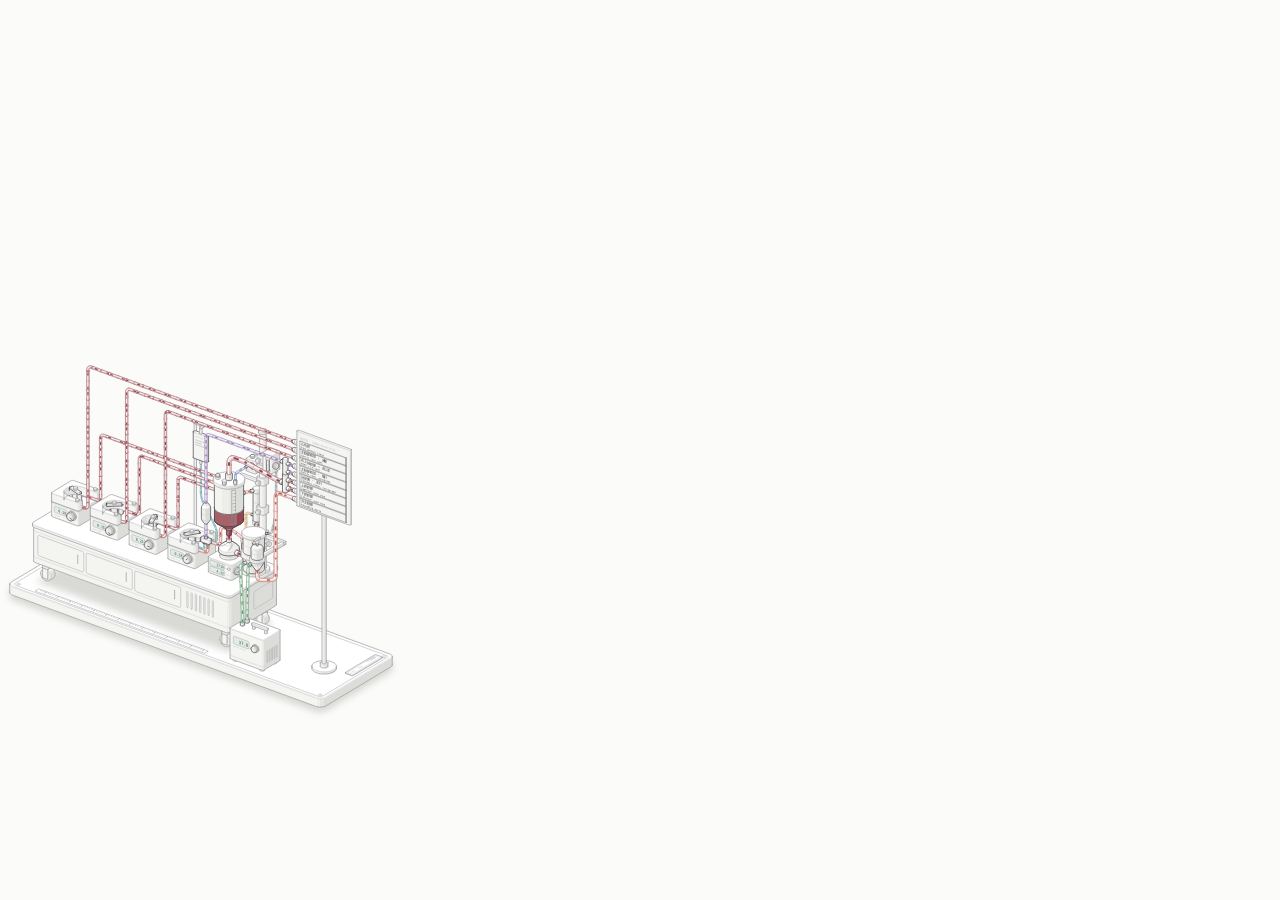
==== commit ba2f78fd: "桌布：管路改用 Prismaflex 鎖定畫面的上色方式 淡色管身（16% 管路色）、彩色外框、中間一條同色流向虛線（虛線跨段連續）， 配色用 OKLCH 同亮度、同彩度：動脈血同 Prismafle" ====
--- a/wallpaper/wallpaper-light.html
+++ b/wallpaper/wallpaper-light.html
@@ -194,7 +194,35 @@
   --cpb-mix: oklch(0.58 0.12 350); --cpb-mix-shine: oklch(0.67 0.10 350); --cpb-mix-shade: oklch(0.49 0.12 350);
   --cpb-uf: oklch(0.74 0.10 88); --cpb-uf-shine: oklch(0.82 0.08 88); --cpb-uf-shade: oklch(0.64 0.10 88);
 }
-</style><div class="iso-stage cpb-stage cpb-wall"><svg xmlns="http://www.w3.org/2000/svg" class="iso-svg" viewBox="0 0 960 860" role="img" aria-label="人工心肺機進階配置的等角剖析圖：推車式主機上一排四個滾輪泵 (roller pump)——抽吸泵、主動脈根部減壓泵、左心減壓泵、4:1 血液心麻痺液泵——以及離心動脈泵 (centrifugal pump) 的控制台與驅動器；立柱上有硬殼靜脈儲血槽、膜式氧合器、動脈過濾器、血液濃縮器、氣體混合器與負壓輔助靜脈引流調節器。右側標示板列出八個插管位置：心包腔、主動脈根部減壓、右上肺靜脈到左心室、主動脈根部順行灌注、冠狀竇逆行灌注、上腔靜脈、下腔靜脈、升主動脈。"><path class="iso-halo" d="M38.9 548.8L39.5 547.2L40.8 545.6L42.7 544.3L191.1 455.1L193.5 453.9L196.3 453L199.5 452.3L202.9 452L206.3 451.9L209.8 452.2L213 452.8L215.9 453.7L914.3 709.8L916.8 710.9L918.8 712.3L920.2 713.8L921 715.3L921.1 717L921.1 735.8L920.5 737.4L919.2 738.9L917.3 740.3L768.9 829.4L766.5 830.6L763.7 831.6L760.5 832.2L757.1 832.6L753.7 832.6L750.2 832.3L747 831.8L744.1 830.9L45.7 574.7L43.2 573.6L41.2 572.3L39.8 570.8L39 569.2L38.9 567.6Z"/><g class="iso-solid"><path class="iso-fill" d="M195.1 492.9L195.4 491.4L196.5 490L198.1 488.7L200.4 487.7L203 486.9L206 486.4L209.2 486.2L212.3 486.3L215.3 486.8L218 487.6L220.3 488.6L222 489.9L223.1 491.3L223.5 492.8L223.5 495.3L223.2 496.8L222.1 498.2L220.5 499.4L218.3 500.5L215.6 501.3L212.6 501.8L209.4 502L206.3 501.8L203.3 501.4L200.6 500.6L198.3 499.5L196.6 498.3L195.5 496.9L195.1 495.4Z"/><path class="iso-shade" data-shade="0" d="M220.5 499.4L218.3 500.5L218.3 498L220.5 496.9ZM218.3 500.5L215.6 501.3L215.6 498.8L218.3 498ZM223.5 495.3L223.2 496.8L223.2 494.3L223.5 492.8ZM223.2 496.8L222.1 498.2L222.1 495.7L223.2 494.3ZM222.1 498.2L220.5 499.4L220.5 496.9L222.1 495.7Z"/><path class="iso-shade" data-shade="1" d="M215.6 501.3L212.6 501.8L212.6 499.3L215.6 498.8ZM212.6 501.8L209.4 502L209.4 499.5L212.6 499.3Z"/><path class="iso-shade" data-shade="2" d="M209.4 502L206.3 501.8L206.3 499.3L209.4 499.5ZM206.3 501.8L203.3 501.4L203.3 498.9L206.3 499.3Z"/><path class="iso-shade" data-shade="3" d="M203.3 501.4L200.6 500.6L200.6 498.1L203.3 498.9ZM200.6 500.6L198.3 499.5L198.3 497L200.6 498.1ZM198.3 499.5L196.6 498.3L196.6 495.8L198.3 497ZM196.6 498.3L195.5 496.9L195.5 494.4L196.6 495.8ZM195.5 496.9L195.1 495.4L195.1 492.9L195.5 494.4Z"/><path class="iso-top" d="M220.5 496.9L218.3 498L215.6 498.8L212.6 499.3L209.4 499.5L206.3 499.3L203.3 498.9L200.6 498.1L198.3 497L196.6 495.8L195.5 494.4L195.1 492.9L195.4 491.4L196.5 490L198.1 488.7L200.4 487.7L203 486.9L206 486.4L209.2 486.2L212.3 486.3L215.3 486.8L218 487.6L220.3 488.6L222 489.9L223.1 491.3L223.5 492.8L223.2 494.3L222.1 495.7Z"/><path class="iso-line iso-crease" data-tone="faint" d="M223.5 492.8L223.2 494.3L222.1 495.7L220.5 496.9L218.3 498L215.6 498.8L212.6 499.3L209.4 499.5L206.3 499.3L203.3 498.9L200.6 498.1L198.3 497L196.6 495.8L195.5 494.4L195.1 492.9"/><path class="iso-line iso-edge" data-tone="lo" d="M195.1 492.9L195.4 491.4L196.5 490L198.1 488.7L200.4 487.7L203 486.9L206 486.4L209.2 486.2L212.3 486.3L215.3 486.8L218 487.6L220.3 488.6L222 489.9L223.1 491.3L223.5 492.8M223.5 495.3L223.2 496.8L222.1 498.2L220.5 499.4L218.3 500.5L215.6 501.3L212.6 501.8L209.4 502L206.3 501.8L203.3 501.4L200.6 500.6L198.3 499.5L196.6 498.3L195.5 496.9L195.1 495.4M195.1 492.9L195.1 495.4M223.5 492.8L223.5 495.3"/></g><g class="iso-solid"><path class="iso-fill" d="M198.3 486L198.6 484.9L199.4 483.8L200.6 482.8L202.4 482L204.4 481.3L206.8 480.9L209.2 480.8L211.6 480.9L214 481.3L216.1 481.9L217.8 482.7L219.2 483.7L220 484.8L220.3 485.9L220.3 492.8L220 493.9L219.3 495L218 496L216.2 496.8L214.2 497.5L211.9 497.9L209.4 498L207 497.9L204.6 497.5L202.5 496.9L200.8 496.1L199.5 495.1L198.6 494L198.3 492.9Z"/><path class="iso-shade" data-shade="0" d="M218 496L216.2 496.8L216.2 490L218 489.1ZM216.2 496.8L214.2 497.5L214.2 490.6L216.2 490ZM220.3 492.8L220 493.9L220 487.1L220.3 485.9ZM220 493.9L219.3 495L219.3 488.1L220 487.1ZM219.3 495L218 496L218 489.1L219.3 488.1Z"/><path class="iso-shade" data-shade="1" d="M214.2 497.5L211.9 497.9L211.9 491L214.2 490.6ZM211.9 497.9L209.4 498L209.4 491.1L211.9 491Z"/><path class="iso-shade" data-shade="2" d="M209.4 498L207 497.9L207 491L209.4 491.1ZM207 497.9L204.6 497.5L204.6 490.6L207 491Z"/><path class="iso-shade" data-shade="3" d="M204.6 497.5L202.5 496.9L202.5 490L204.6 490.6ZM202.5 496.9L200.8 496.1L200.8 489.2L202.5 490ZM200.8 496.1L199.5 495.1L199.5 488.2L200.8 489.2ZM199.5 495.1L198.6 494L198.6 487.2L199.5 488.2ZM198.6 494L198.3 492.9L198.3 486L198.6 487.2Z"/><path class="iso-top" d="M218 489.1L216.2 490L214.2 490.6L211.9 491L209.4 491.1L207 491L204.6 490.6L202.5 490L200.8 489.2L199.5 488.2L198.6 487.2L198.3 486L198.6 484.9L199.4 483.8L200.6 482.8L202.4 482L204.4 481.3L206.8 480.9L209.2 480.8L211.6 480.9L214 481.3L216.1 481.9L217.8 482.7L219.2 483.7L220 484.8L220.3 485.9L220 487.1L219.3 488.1Z"/><path class="iso-line iso-crease" data-tone="faint" d="M220.3 485.9L220 487.1L219.3 488.1L218 489.1L216.2 490L214.2 490.6L211.9 491L209.4 491.1L207 491L204.6 490.6L202.5 490L200.8 489.2L199.5 488.2L198.6 487.2L198.3 486"/><path class="iso-line iso-edge" data-tone="mid" d="M198.3 486L198.6 484.9L199.4 483.8L200.6 482.8L202.4 482L204.4 481.3L206.8 480.9L209.2 480.8L211.6 480.9L214 481.3L216.1 481.9L217.8 482.7L219.2 483.7L220 484.8L220.3 485.9M220.3 492.8L220 493.9L219.3 495L218 496L216.2 496.8L214.2 497.5L211.9 497.9L209.4 498L207 497.9L204.6 497.5L202.5 496.9L200.8 496.1L199.5 495.1L198.6 494L198.3 492.9M198.3 486L198.3 492.9M220.3 485.9L220.3 492.8"/></g><g class="iso-solid"><path class="iso-fill" d="M77.3 563.7L77.6 562.2L78.6 560.8L80.3 559.6L82.5 558.5L85.2 557.7L88.2 557.2L91.3 557L94.5 557.2L97.5 557.6L100.2 558.4L102.4 559.5L104.2 560.7L105.2 562.1L105.6 563.6L105.6 566.1L105.3 567.6L104.3 569L102.6 570.3L100.4 571.3L97.7 572.1L94.7 572.6L91.6 572.8L88.4 572.7L85.4 572.2L82.7 571.4L80.5 570.4L78.7 569.1L77.7 567.7L77.3 566.2Z"/><path class="iso-shade" data-shade="0" d="M102.6 570.3L100.4 571.3L100.4 568.8L102.6 567.8ZM100.4 571.3L97.7 572.1L97.7 569.6L100.4 568.8ZM105.6 566.1L105.3 567.6L105.3 565.1L105.6 563.6ZM105.3 567.6L104.3 569L104.3 566.5L105.3 565.1ZM104.3 569L102.6 570.3L102.6 567.8L104.3 566.5Z"/><path class="iso-shade" data-shade="1" d="M97.7 572.1L94.7 572.6L94.7 570.1L97.7 569.6ZM94.7 572.6L91.6 572.8L91.6 570.3L94.7 570.1Z"/><path class="iso-shade" data-shade="2" d="M91.6 572.8L88.4 572.7L88.4 570.2L91.6 570.3ZM88.4 572.7L85.4 572.2L85.4 569.7L88.4 570.2Z"/><path class="iso-shade" data-shade="3" d="M85.4 572.2L82.7 571.4L82.7 568.9L85.4 569.7ZM82.7 571.4L80.5 570.4L80.5 567.9L82.7 568.9ZM80.5 570.4L78.7 569.1L78.7 566.6L80.5 567.9ZM78.7 569.1L77.7 567.7L77.7 565.2L78.7 566.6ZM77.7 567.7L77.3 566.2L77.3 563.7L77.7 565.2Z"/><path class="iso-top" d="M102.6 567.8L100.4 568.8L97.7 569.6L94.7 570.1L91.6 570.3L88.4 570.2L85.4 569.7L82.7 568.9L80.5 567.9L78.7 566.6L77.7 565.2L77.3 563.7L77.6 562.2L78.6 560.8L80.3 559.6L82.5 558.5L85.2 557.7L88.2 557.2L91.3 557L94.5 557.2L97.5 557.6L100.2 558.4L102.4 559.5L104.2 560.7L105.2 562.1L105.6 563.6L105.3 565.1L104.3 566.5Z"/><path class="iso-line iso-crease" data-tone="faint" d="M105.6 563.6L105.3 565.1L104.3 566.5L102.6 567.8L100.4 568.8L97.7 569.6L94.7 570.1L91.6 570.3L88.4 570.2L85.4 569.7L82.7 568.9L80.5 567.9L78.7 566.6L77.7 565.2L77.3 563.7"/><path class="iso-line iso-edge" data-tone="lo" d="M77.3 563.7L77.6 562.2L78.6 560.8L80.3 559.6L82.5 558.5L85.2 557.7L88.2 557.2L91.3 557L94.5 557.2L97.5 557.6L100.2 558.4L102.4 559.5L104.2 560.7L105.2 562.1L105.6 563.6M105.6 566.1L105.3 567.6L104.3 569L102.6 570.3L100.4 571.3L97.7 572.1L94.7 572.6L91.6 572.8L88.4 572.7L85.4 572.2L82.7 571.4L80.5 570.4L78.7 569.1L77.7 567.7L77.3 566.2M77.3 563.7L77.3 566.2M105.6 563.6L105.6 566.1"/></g><g class="iso-solid"><path class="iso-fill" d="M80.5 556.8L80.7 555.7L81.5 554.6L82.8 553.6L84.5 552.8L86.6 552.1L88.9 551.8L91.3 551.6L93.8 551.7L96.1 552.1L98.2 552.7L100 553.5L101.3 554.5L102.1 555.6L102.4 556.7L102.4 563.6L102.2 564.8L101.4 565.9L100.1 566.8L98.4 567.7L96.3 568.3L94 568.7L91.6 568.8L89.1 568.7L86.8 568.3L84.7 567.7L82.9 566.9L81.6 565.9L80.8 564.9L80.5 563.7Z"/><path class="iso-shade" data-shade="0" d="M100.1 566.8L98.4 567.7L98.4 560.8L100.1 559.9ZM98.4 567.7L96.3 568.3L96.3 561.4L98.4 560.8ZM102.4 563.6L102.2 564.8L102.2 557.9L102.4 556.7ZM102.2 564.8L101.4 565.9L101.4 559L102.2 557.9ZM101.4 565.9L100.1 566.8L100.1 559.9L101.4 559Z"/><path class="iso-shade" data-shade="1" d="M96.3 568.3L94 568.7L94 561.8L96.3 561.4ZM94 568.7L91.6 568.8L91.6 561.9L94 561.8Z"/><path class="iso-shade" data-shade="2" d="M91.6 568.8L89.1 568.7L89.1 561.8L91.6 561.9ZM89.1 568.7L86.8 568.3L86.8 561.4L89.1 561.8Z"/><path class="iso-shade" data-shade="3" d="M86.8 568.3L84.7 567.7L84.7 560.8L86.8 561.4ZM84.7 567.7L82.9 566.9L82.9 560L84.7 560.8ZM82.9 566.9L81.6 565.9L81.6 559.1L82.9 560ZM81.6 565.9L80.8 564.9L80.8 558L81.6 559.1ZM80.8 564.9L80.5 563.7L80.5 556.8L80.8 558Z"/><path class="iso-top" d="M100.1 559.9L98.4 560.8L96.3 561.4L94 561.8L91.6 561.9L89.1 561.8L86.8 561.4L84.7 560.8L82.9 560L81.6 559.1L80.8 558L80.5 556.8L80.7 555.7L81.5 554.6L82.8 553.6L84.5 552.8L86.6 552.1L88.9 551.8L91.3 551.6L93.8 551.7L96.1 552.1L98.2 552.7L100 553.5L101.3 554.5L102.1 555.6L102.4 556.7L102.2 557.9L101.4 559Z"/><path class="iso-line iso-crease" data-tone="faint" d="M102.4 556.7L102.2 557.9L101.4 559L100.1 559.9L98.4 560.8L96.3 561.4L94 561.8L91.6 561.9L89.1 561.8L86.8 561.4L84.7 560.8L82.9 560L81.6 559.1L80.8 558L80.5 556.8"/><path class="iso-line iso-edge" data-tone="mid" d="M80.5 556.8L80.7 555.7L81.5 554.6L82.8 553.6L84.5 552.8L86.6 552.1L88.9 551.8L91.3 551.6L93.8 551.7L96.1 552.1L98.2 552.7L100 553.5L101.3 554.5L102.1 555.6L102.4 556.7M102.4 563.6L102.2 564.8L101.4 565.9L100.1 566.8L98.4 567.7L96.3 568.3L94 568.7L91.6 568.8L89.1 568.7L86.8 568.3L84.7 567.7L82.9 566.9L81.6 565.9L80.8 564.9L80.5 563.7M80.5 556.8L80.5 563.7M102.4 556.7L102.4 563.6"/></g><g class="iso-solid"><path class="iso-fill" d="M524.7 613.8L525.1 612.3L526.1 610.9L527.8 609.6L530 608.6L532.6 607.8L535.6 607.3L538.8 607.1L541.9 607.2L545 607.7L547.7 608.5L549.9 609.5L551.6 610.8L552.7 612.2L553.1 613.7L553.1 616.2L552.8 617.7L551.8 619.1L550.1 620.3L547.9 621.4L545.2 622.2L542.2 622.7L539.1 622.9L535.9 622.8L532.9 622.3L530.2 621.5L527.9 620.4L526.2 619.2L525.1 617.8L524.7 616.3Z"/><path class="iso-shade" data-shade="0" d="M550.1 620.3L547.9 621.4L547.9 618.9L550.1 617.8ZM547.9 621.4L545.2 622.2L545.2 619.7L547.9 618.9ZM553.1 616.2L552.8 617.7L552.8 615.2L553.1 613.7ZM552.8 617.7L551.8 619.1L551.8 616.6L552.8 615.2ZM551.8 619.1L550.1 620.3L550.1 617.8L551.8 616.6Z"/><path class="iso-shade" data-shade="1" d="M545.2 622.2L542.2 622.7L542.2 620.2L545.2 619.7ZM542.2 622.7L539.1 622.9L539.1 620.4L542.2 620.2Z"/><path class="iso-shade" data-shade="2" d="M539.1 622.9L535.9 622.8L535.9 620.2L539.1 620.4ZM535.9 622.8L532.9 622.3L532.9 619.8L535.9 620.2Z"/><path class="iso-shade" data-shade="3" d="M532.9 622.3L530.2 621.5L530.2 619L532.9 619.8ZM530.2 621.5L527.9 620.4L527.9 617.9L530.2 619ZM527.9 620.4L526.2 619.2L526.2 616.7L527.9 617.9ZM526.2 619.2L525.1 617.8L525.1 615.3L526.2 616.7ZM525.1 617.8L524.7 616.3L524.7 613.8L525.1 615.3Z"/><path class="iso-top" d="M550.1 617.8L547.9 618.9L545.2 619.7L542.2 620.2L539.1 620.4L535.9 620.2L532.9 619.8L530.2 619L527.9 617.9L526.2 616.7L525.1 615.3L524.7 613.8L525.1 612.3L526.1 610.9L527.8 609.6L530 608.6L532.6 607.8L535.6 607.3L538.8 607.1L541.9 607.2L545 607.7L547.7 608.5L549.9 609.5L551.6 610.8L552.7 612.2L553.1 613.7L552.8 615.2L551.8 616.6Z"/><path class="iso-line iso-crease" data-tone="faint" d="M553.1 613.7L552.8 615.2L551.8 616.6L550.1 617.8L547.9 618.9L545.2 619.7L542.2 620.2L539.1 620.4L535.9 620.2L532.9 619.8L530.2 619L527.9 617.9L526.2 616.7L525.1 615.3L524.7 613.8"/><path class="iso-line iso-edge" data-tone="lo" d="M524.7 613.8L525.1 612.3L526.1 610.9L527.8 609.6L530 608.6L532.6 607.8L535.6 607.3L538.8 607.1L541.9 607.2L545 607.7L547.7 608.5L549.9 609.5L551.6 610.8L552.7 612.2L553.1 613.7M553.1 616.2L552.8 617.7L551.8 619.1L550.1 620.3L547.9 621.4L545.2 622.2L542.2 622.7L539.1 622.9L535.9 622.8L532.9 622.3L530.2 621.5L527.9 620.4L526.2 619.2L525.1 617.8L524.7 616.3M524.7 613.8L524.7 616.3M553.1 613.7L553.1 616.2"/></g><g class="iso-solid"><path class="iso-fill" d="M527.9 606.9L528.2 605.8L529 604.7L530.3 603.7L532 602.9L534.1 602.2L536.4 601.8L538.8 601.7L541.3 601.8L543.6 602.2L545.7 602.8L547.4 603.6L548.8 604.6L549.6 605.7L549.9 606.8L549.9 613.7L549.7 614.8L548.9 615.9L547.6 616.9L545.9 617.7L543.8 618.4L541.5 618.8L539 618.9L536.6 618.8L534.3 618.4L532.2 617.8L530.4 617L529.1 616L528.2 614.9L527.9 613.8Z"/><path class="iso-shade" data-shade="0" d="M547.6 616.9L545.9 617.7L545.9 610.9L547.6 610ZM545.9 617.7L543.8 618.4L543.8 611.5L545.9 610.9ZM549.9 613.7L549.7 614.8L549.7 608L549.9 606.8ZM549.7 614.8L548.9 615.9L548.9 609L549.7 608ZM548.9 615.9L547.6 616.9L547.6 610L548.9 609Z"/><path class="iso-shade" data-shade="1" d="M543.8 618.4L541.5 618.8L541.5 611.9L543.8 611.5ZM541.5 618.8L539 618.9L539 612L541.5 611.9Z"/><path class="iso-shade" data-shade="2" d="M539 618.9L536.6 618.8L536.6 611.9L539 612ZM536.6 618.8L534.3 618.4L534.3 611.5L536.6 611.9Z"/><path class="iso-shade" data-shade="3" d="M534.3 618.4L532.2 617.8L532.2 610.9L534.3 611.5ZM532.2 617.8L530.4 617L530.4 610.1L532.2 610.9ZM530.4 617L529.1 616L529.1 609.1L530.4 610.1ZM529.1 616L528.2 614.9L528.2 608.1L529.1 609.1ZM528.2 614.9L527.9 613.8L527.9 606.9L528.2 608.1Z"/><path class="iso-top" d="M547.6 610L545.9 610.9L543.8 611.5L541.5 611.9L539 612L536.6 611.9L534.3 611.5L532.2 610.9L530.4 610.1L529.1 609.1L528.2 608.1L527.9 606.9L528.2 605.8L529 604.7L530.3 603.7L532 602.9L534.1 602.2L536.4 601.8L538.8 601.7L541.3 601.8L543.6 602.2L545.7 602.8L547.4 603.6L548.8 604.6L549.6 605.7L549.9 606.8L549.7 608L548.9 609Z"/><path class="iso-line iso-crease" data-tone="faint" d="M549.9 606.8L549.7 608L548.9 609L547.6 610L545.9 610.9L543.8 611.5L541.5 611.9L539 612L536.6 611.9L534.3 611.5L532.2 610.9L530.4 610.1L529.1 609.1L528.2 608.1L527.9 606.9"/><path class="iso-line iso-edge" data-tone="mid" d="M527.9 606.9L528.2 605.8L529 604.7L530.3 603.7L532 602.9L534.1 602.2L536.4 601.8L538.8 601.7L541.3 601.8L543.6 602.2L545.7 602.8L547.4 603.6L548.8 604.6L549.6 605.7L549.9 606.8M549.9 613.7L549.7 614.8L548.9 615.9L547.6 616.9L545.9 617.7L543.8 618.4L541.5 618.8L539 618.9L536.6 618.8L534.3 618.4L532.2 617.8L530.4 617L529.1 616L528.2 614.9L527.9 613.8M527.9 606.9L527.9 613.8M549.9 606.8L549.9 613.7"/></g><g class="iso-solid"><path class="iso-fill" d="M406.9 684.6L407.2 683.1L408.2 681.7L409.9 680.5L412.1 679.4L414.8 678.6L417.8 678.1L420.9 677.9L424.1 678.1L427.1 678.5L429.8 679.3L432.1 680.4L433.8 681.6L434.9 683L435.3 684.5L435.3 687L434.9 688.5L433.9 689.9L432.2 691.2L430 692.2L427.4 693L424.4 693.5L421.2 693.7L418.1 693.6L415 693.1L412.3 692.3L410.1 691.3L408.4 690L407.3 688.6L406.9 687.1Z"/><path class="iso-shade" data-shade="0" d="M432.2 691.2L430 692.2L430 689.7L432.2 688.7ZM430 692.2L427.4 693L427.4 690.5L430 689.7ZM435.3 687L434.9 688.5L434.9 686L435.3 684.5ZM434.9 688.5L433.9 689.9L433.9 687.4L434.9 686ZM433.9 689.9L432.2 691.2L432.2 688.7L433.9 687.4Z"/><path class="iso-shade" data-shade="1" d="M427.4 693L424.4 693.5L424.4 691L427.4 690.5ZM424.4 693.5L421.2 693.7L421.2 691.2L424.4 691Z"/><path class="iso-shade" data-shade="2" d="M421.2 693.7L418.1 693.6L418.1 691.1L421.2 691.2ZM418.1 693.6L415 693.1L415 690.6L418.1 691.1Z"/><path class="iso-shade" data-shade="3" d="M415 693.1L412.3 692.3L412.3 689.8L415 690.6ZM412.3 692.3L410.1 691.3L410.1 688.8L412.3 689.8ZM410.1 691.3L408.4 690L408.4 687.5L410.1 688.8ZM408.4 690L407.3 688.6L407.3 686.1L408.4 687.5ZM407.3 688.6L406.9 687.1L406.9 684.6L407.3 686.1Z"/><path class="iso-top" d="M432.2 688.7L430 689.7L427.4 690.5L424.4 691L421.2 691.2L418.1 691.1L415 690.6L412.3 689.8L410.1 688.8L408.4 687.5L407.3 686.1L406.9 684.6L407.2 683.1L408.2 681.7L409.9 680.5L412.1 679.4L414.8 678.6L417.8 678.1L420.9 677.9L424.1 678.1L427.1 678.5L429.8 679.3L432.1 680.4L433.8 681.6L434.9 683L435.3 684.5L434.9 686L433.9 687.4Z"/><path class="iso-line iso-crease" data-tone="faint" d="M435.3 684.5L434.9 686L433.9 687.4L432.2 688.7L430 689.7L427.4 690.5L424.4 691L421.2 691.2L418.1 691.1L415 690.6L412.3 689.8L410.1 688.8L408.4 687.5L407.3 686.1L406.9 684.6"/><path class="iso-line iso-edge" data-tone="lo" d="M406.9 684.6L407.2 683.1L408.2 681.7L409.9 680.5L412.1 679.4L414.8 678.6L417.8 678.1L420.9 677.9L424.1 678.1L427.1 678.5L429.8 679.3L432.1 680.4L433.8 681.6L434.9 683L435.3 684.5M435.3 687L434.9 688.5L433.9 689.9L432.2 691.2L430 692.2L427.4 693L424.4 693.5L421.2 693.7L418.1 693.6L415 693.1L412.3 692.3L410.1 691.3L408.4 690L407.3 688.6L406.9 687.1M406.9 684.6L406.9 687.1M435.3 684.5L435.3 687"/></g><g class="iso-solid"><path class="iso-fill" d="M410.1 677.7L410.3 676.6L411.1 675.5L412.4 674.5L414.1 673.7L416.2 673L418.5 672.7L421 672.5L423.4 672.6L425.7 673L427.8 673.6L429.6 674.4L430.9 675.4L431.8 676.5L432.1 677.6L432.1 684.5L431.8 685.7L431 686.8L429.7 687.7L428 688.6L425.9 689.2L423.6 689.6L421.2 689.7L418.7 689.6L416.4 689.2L414.3 688.6L412.6 687.8L411.2 686.8L410.4 685.8L410.1 684.6Z"/><path class="iso-shade" data-shade="0" d="M429.7 687.7L428 688.6L428 681.7L429.7 680.9ZM428 688.6L425.9 689.2L425.9 682.3L428 681.7ZM432.1 684.5L431.8 685.7L431.8 678.8L432.1 677.6ZM431.8 685.7L431 686.8L431 679.9L431.8 678.8ZM431 686.8L429.7 687.7L429.7 680.9L431 679.9Z"/><path class="iso-shade" data-shade="1" d="M425.9 689.2L423.6 689.6L423.6 682.7L425.9 682.3ZM423.6 689.6L421.2 689.7L421.2 682.8L423.6 682.7Z"/><path class="iso-shade" data-shade="2" d="M421.2 689.7L418.7 689.6L418.7 682.7L421.2 682.8ZM418.7 689.6L416.4 689.2L416.4 682.3L418.7 682.7Z"/><path class="iso-shade" data-shade="3" d="M416.4 689.2L414.3 688.6L414.3 681.7L416.4 682.3ZM414.3 688.6L412.6 687.8L412.6 680.9L414.3 681.7ZM412.6 687.8L411.2 686.8L411.2 680L412.6 680.9ZM411.2 686.8L410.4 685.8L410.4 678.9L411.2 680ZM410.4 685.8L410.1 684.6L410.1 677.7L410.4 678.9Z"/><path class="iso-top" d="M429.7 680.9L428 681.7L425.9 682.3L423.6 682.7L421.2 682.8L418.7 682.7L416.4 682.3L414.3 681.7L412.6 680.9L411.2 680L410.4 678.9L410.1 677.7L410.3 676.6L411.1 675.5L412.4 674.5L414.1 673.7L416.2 673L418.5 672.7L421 672.5L423.4 672.6L425.7 673L427.8 673.6L429.6 674.4L430.9 675.4L431.8 676.5L432.1 677.6L431.8 678.8L431 679.9Z"/><path class="iso-line iso-crease" data-tone="faint" d="M432.1 677.6L431.8 678.8L431 679.9L429.7 680.9L428 681.7L425.9 682.3L423.6 682.7L421.2 682.8L418.7 682.7L416.4 682.3L414.3 681.7L412.6 680.9L411.2 680L410.4 678.9L410.1 677.7"/><path class="iso-line iso-edge" data-tone="mid" d="M410.1 677.7L410.3 676.6L411.1 675.5L412.4 674.5L414.1 673.7L416.2 673L418.5 672.7L421 672.5L423.4 672.6L425.7 673L427.8 673.6L429.6 674.4L430.9 675.4L431.8 676.5L432.1 677.6M432.1 684.5L431.8 685.7L431 686.8L429.7 687.7L428 688.6L425.9 689.2L423.6 689.6L421.2 689.7L418.7 689.6L416.4 689.2L414.3 688.6L412.6 687.8L411.2 686.8L410.4 685.8L410.1 684.6M410.1 677.7L410.1 684.6M432.1 677.6L432.1 684.5"/></g><g class="iso-solid"><path class="iso-fill" d="M854.4 734.7L854.7 733.2L855.7 731.8L857.4 730.5L859.6 729.5L862.3 728.7L865.3 728.2L868.4 728L871.6 728.1L874.6 728.6L877.3 729.4L879.5 730.4L881.3 731.7L882.3 733.1L882.7 734.6L882.7 737.1L882.4 738.6L881.4 740L879.7 741.2L877.5 742.3L874.8 743.1L871.8 743.6L868.7 743.8L865.5 743.7L862.5 743.2L859.8 742.4L857.6 741.4L855.8 740.1L854.8 738.7L854.4 737.2Z"/><path class="iso-shade" data-shade="0" d="M879.7 741.2L877.5 742.3L877.5 739.8L879.7 738.7ZM877.5 742.3L874.8 743.1L874.8 740.6L877.5 739.8ZM882.7 737.1L882.4 738.6L882.4 736.1L882.7 734.6ZM882.4 738.6L881.4 740L881.4 737.5L882.4 736.1ZM881.4 740L879.7 741.2L879.7 738.7L881.4 737.5Z"/><path class="iso-shade" data-shade="1" d="M874.8 743.1L871.8 743.6L871.8 741.1L874.8 740.6ZM871.8 743.6L868.7 743.8L868.7 741.3L871.8 741.1Z"/><path class="iso-shade" data-shade="2" d="M868.7 743.8L865.5 743.7L865.5 741.2L868.7 741.3ZM865.5 743.7L862.5 743.2L862.5 740.7L865.5 741.2Z"/><path class="iso-shade" data-shade="3" d="M862.5 743.2L859.8 742.4L859.8 739.9L862.5 740.7ZM859.8 742.4L857.6 741.4L857.6 738.8L859.8 739.9ZM857.6 741.4L855.8 740.1L855.8 737.6L857.6 738.8ZM855.8 740.1L854.8 738.7L854.8 736.2L855.8 737.6ZM854.8 738.7L854.4 737.2L854.4 734.7L854.8 736.2Z"/><path class="iso-top" d="M879.7 738.7L877.5 739.8L874.8 740.6L871.8 741.1L868.7 741.3L865.5 741.2L862.5 740.7L859.8 739.9L857.6 738.8L855.8 737.6L854.8 736.2L854.4 734.7L854.7 733.2L855.7 731.8L857.4 730.5L859.6 729.5L862.3 728.7L865.3 728.2L868.4 728L871.6 728.1L874.6 728.6L877.3 729.4L879.5 730.4L881.3 731.7L882.3 733.1L882.7 734.6L882.4 736.1L881.4 737.5Z"/><path class="iso-line iso-crease" data-tone="faint" d="M882.7 734.6L882.4 736.1L881.4 737.5L879.7 738.7L877.5 739.8L874.8 740.6L871.8 741.1L868.7 741.3L865.5 741.2L862.5 740.7L859.8 739.9L857.6 738.8L855.8 737.6L854.8 736.2L854.4 734.7"/><path class="iso-line iso-edge" data-tone="lo" d="M854.4 734.7L854.7 733.2L855.7 731.8L857.4 730.5L859.6 729.5L862.3 728.7L865.3 728.2L868.4 728L871.6 728.1L874.6 728.6L877.3 729.4L879.5 730.4L881.3 731.7L882.3 733.1L882.7 734.6M882.7 737.1L882.4 738.6L881.4 740L879.7 741.2L877.5 742.3L874.8 743.1L871.8 743.6L868.7 743.8L865.5 743.7L862.5 743.2L859.8 742.4L857.6 741.4L855.8 740.1L854.8 738.7L854.4 737.2M854.4 734.7L854.4 737.2M882.7 734.6L882.7 737.1"/></g><g class="iso-solid"><path class="iso-fill" d="M857.6 727.8L857.8 726.7L858.6 725.6L859.9 724.6L861.6 723.8L863.7 723.1L866 722.7L868.4 722.6L870.9 722.7L873.2 723.1L875.3 723.7L877.1 724.5L878.4 725.5L879.2 726.6L879.5 727.7L879.5 734.6L879.3 735.7L878.5 736.8L877.2 737.8L875.5 738.6L873.4 739.3L871.1 739.7L868.7 739.8L866.2 739.7L863.9 739.3L861.8 738.7L860 737.9L858.7 736.9L857.9 735.8L857.6 734.7Z"/><path class="iso-shade" data-shade="0" d="M877.2 737.8L875.5 738.6L875.5 731.8L877.2 730.9ZM875.5 738.6L873.4 739.3L873.4 732.4L875.5 731.8ZM879.5 734.6L879.3 735.7L879.3 728.9L879.5 727.7ZM879.3 735.7L878.5 736.8L878.5 730L879.3 728.9ZM878.5 736.8L877.2 737.8L877.2 730.9L878.5 730Z"/><path class="iso-shade" data-shade="1" d="M873.4 739.3L871.1 739.7L871.1 732.8L873.4 732.4ZM871.1 739.7L868.7 739.8L868.7 732.9L871.1 732.8Z"/><path class="iso-shade" data-shade="2" d="M868.7 739.8L866.2 739.7L866.2 732.8L868.7 732.9ZM866.2 739.7L863.9 739.3L863.9 732.4L866.2 732.8Z"/><path class="iso-shade" data-shade="3" d="M863.9 739.3L861.8 738.7L861.8 731.8L863.9 732.4ZM861.8 738.7L860 737.9L860 731L861.8 731.8ZM860 737.9L858.7 736.9L858.7 730L860 731ZM858.7 736.9L857.9 735.8L857.9 729L858.7 730ZM857.9 735.8L857.6 734.7L857.6 727.8L857.9 729Z"/><path class="iso-top" d="M877.2 730.9L875.5 731.8L873.4 732.4L871.1 732.8L868.7 732.9L866.2 732.8L863.9 732.4L861.8 731.8L860 731L858.7 730L857.9 729L857.6 727.8L857.8 726.7L858.6 725.6L859.9 724.6L861.6 723.8L863.7 723.1L866 722.7L868.4 722.6L870.9 722.7L873.2 723.1L875.3 723.7L877.1 724.5L878.4 725.5L879.2 726.6L879.5 727.7L879.3 728.9L878.5 730Z"/><path class="iso-line iso-crease" data-tone="faint" d="M879.5 727.7L879.3 728.9L878.5 730L877.2 730.9L875.5 731.8L873.4 732.4L871.1 732.8L868.7 732.9L866.2 732.8L863.9 732.4L861.8 731.8L860 731L858.7 730L857.9 729L857.6 727.8"/><path class="iso-line iso-edge" data-tone="mid" d="M857.6 727.8L857.8 726.7L858.6 725.6L859.9 724.6L861.6 723.8L863.7 723.1L866 722.7L868.4 722.6L870.9 722.7L873.2 723.1L875.3 723.7L877.1 724.5L878.4 725.5L879.2 726.6L879.5 727.7M879.5 734.6L879.3 735.7L878.5 736.8L877.2 737.8L875.5 738.6L873.4 739.3L871.1 739.7L868.7 739.8L866.2 739.7L863.9 739.3L861.8 738.7L860 737.9L858.7 736.9L857.9 735.8L857.6 734.7M857.6 727.8L857.6 734.7M879.5 727.7L879.5 734.6"/></g><g class="iso-solid"><path class="iso-fill" d="M736.5 805.5L736.8 804L737.9 802.6L739.5 801.4L741.7 800.3L744.4 799.5L747.4 799L750.6 798.8L753.7 799L756.7 799.4L759.4 800.2L761.7 801.3L763.4 802.5L764.5 803.9L764.9 805.4L764.9 807.9L764.6 809.4L763.5 810.8L761.9 812.1L759.6 813.1L757 813.9L754 814.4L750.8 814.6L747.7 814.5L744.7 814L742 813.2L739.7 812.2L738 810.9L736.9 809.5L736.5 808Z"/><path class="iso-shade" data-shade="0" d="M761.9 812.1L759.6 813.1L759.6 810.6L761.9 809.6ZM759.6 813.1L757 813.9L757 811.4L759.6 810.6ZM764.9 807.9L764.6 809.4L764.6 806.9L764.9 805.4ZM764.6 809.4L763.5 810.8L763.5 808.3L764.6 806.9ZM763.5 810.8L761.9 812.1L761.9 809.6L763.5 808.3Z"/><path class="iso-shade" data-shade="1" d="M757 813.9L754 814.4L754 811.9L757 811.4ZM754 814.4L750.8 814.6L750.8 812.1L754 811.9Z"/><path class="iso-shade" data-shade="2" d="M750.8 814.6L747.7 814.5L747.7 812L750.8 812.1ZM747.7 814.5L744.7 814L744.7 811.5L747.7 812Z"/><path class="iso-shade" data-shade="3" d="M744.7 814L742 813.2L742 810.7L744.7 811.5ZM742 813.2L739.7 812.2L739.7 809.7L742 810.7ZM739.7 812.2L738 810.9L738 808.4L739.7 809.7ZM738 810.9L736.9 809.5L736.9 807L738 808.4ZM736.9 809.5L736.5 808L736.5 805.5L736.9 807Z"/><path class="iso-top" d="M761.9 809.6L759.6 810.6L757 811.4L754 811.9L750.8 812.1L747.7 812L744.7 811.5L742 810.7L739.7 809.7L738 808.4L736.9 807L736.5 805.5L736.8 804L737.9 802.6L739.5 801.4L741.7 800.3L744.4 799.5L747.4 799L750.6 798.8L753.7 799L756.7 799.4L759.4 800.2L761.7 801.3L763.4 802.5L764.5 803.9L764.9 805.4L764.6 806.9L763.5 808.3Z"/><path class="iso-line iso-crease" data-tone="faint" d="M764.9 805.4L764.6 806.9L763.5 808.3L761.9 809.6L759.6 810.6L757 811.4L754 811.9L750.8 812.1L747.7 812L744.7 811.5L742 810.7L739.7 809.7L738 808.4L736.9 807L736.5 805.5"/><path class="iso-line iso-edge" data-tone="lo" d="M736.5 805.5L736.8 804L737.9 802.6L739.5 801.4L741.7 800.3L744.4 799.5L747.4 799L750.6 798.8L753.7 799L756.7 799.4L759.4 800.2L761.7 801.3L763.4 802.5L764.5 803.9L764.9 805.4M764.9 807.9L764.6 809.4L763.5 810.8L761.9 812.1L759.6 813.1L757 813.9L754 814.4L750.8 814.6L747.7 814.5L744.7 814L742 813.2L739.7 812.2L738 810.9L736.9 809.5L736.5 808M736.5 805.5L736.5 808M764.9 805.4L764.9 807.9"/></g><g class="iso-solid"><path class="iso-fill" d="M739.7 798.6L740 797.5L740.7 796.4L742 795.4L743.8 794.6L745.8 794L748.1 793.6L750.6 793.4L753 793.5L755.4 793.9L757.5 794.5L759.2 795.3L760.5 796.3L761.4 797.4L761.7 798.5L761.7 805.4L761.4 806.6L760.6 807.7L759.4 808.6L757.6 809.5L755.6 810.1L753.2 810.5L750.8 810.6L748.4 810.5L746 810.1L743.9 809.5L742.2 808.7L740.8 807.7L740 806.7L739.7 805.5Z"/><path class="iso-shade" data-shade="0" d="M759.4 808.6L757.6 809.5L757.6 802.6L759.4 801.8ZM757.6 809.5L755.6 810.1L755.6 803.2L757.6 802.6ZM761.7 805.4L761.4 806.6L761.4 799.7L761.7 798.5ZM761.4 806.6L760.6 807.7L760.6 800.8L761.4 799.7ZM760.6 807.7L759.4 808.6L759.4 801.8L760.6 800.8Z"/><path class="iso-shade" data-shade="1" d="M755.6 810.1L753.2 810.5L753.2 803.6L755.6 803.2ZM753.2 810.5L750.8 810.6L750.8 803.7L753.2 803.6Z"/><path class="iso-shade" data-shade="2" d="M750.8 810.6L748.4 810.5L748.4 803.6L750.8 803.7ZM748.4 810.5L746 810.1L746 803.2L748.4 803.6Z"/><path class="iso-shade" data-shade="3" d="M746 810.1L743.9 809.5L743.9 802.6L746 803.2ZM743.9 809.5L742.2 808.7L742.2 801.8L743.9 802.6ZM742.2 808.7L740.8 807.7L740.8 800.9L742.2 801.8ZM740.8 807.7L740 806.7L740 799.8L740.8 800.9ZM740 806.7L739.7 805.5L739.7 798.6L740 799.8Z"/><path class="iso-top" d="M759.4 801.8L757.6 802.6L755.6 803.2L753.2 803.6L750.8 803.7L748.4 803.6L746 803.2L743.9 802.6L742.2 801.8L740.8 800.9L740 799.8L739.7 798.6L740 797.5L740.7 796.4L742 795.4L743.8 794.6L745.8 794L748.1 793.6L750.6 793.4L753 793.5L755.4 793.9L757.5 794.5L759.2 795.3L760.5 796.3L761.4 797.4L761.7 798.5L761.4 799.7L760.6 800.8Z"/><path class="iso-line iso-crease" data-tone="faint" d="M761.7 798.5L761.4 799.7L760.6 800.8L759.4 801.8L757.6 802.6L755.6 803.2L753.2 803.6L750.8 803.7L748.4 803.6L746 803.2L743.9 802.6L742.2 801.8L740.8 800.9L740 799.8L739.7 798.6"/><path class="iso-line iso-edge" data-tone="mid" d="M739.7 798.6L740 797.5L740.7 796.4L742 795.4L743.8 794.6L745.8 794L748.1 793.6L750.6 793.4L753 793.5L755.4 793.9L757.5 794.5L759.2 795.3L760.5 796.3L761.4 797.4L761.7 798.5M761.7 805.4L761.4 806.6L760.6 807.7L759.4 808.6L757.6 809.5L755.6 810.1L753.2 810.5L750.8 810.6L748.4 810.5L746 810.1L743.9 809.5L742.2 808.7L740.8 807.7L740 806.7L739.7 805.5M739.7 798.6L739.7 805.5M761.7 798.5L761.7 805.4"/></g><g class="iso-solid"><path class="iso-fill" d="M38.9 539.4L39.5 537.8L40.8 536.3L42.7 534.9L191.1 445.7L193.5 444.5L196.3 443.6L199.5 442.9L202.9 442.6L206.3 442.5L209.8 442.8L213 443.4L215.9 444.3L914.3 700.4L916.8 701.5L918.8 702.9L920.2 704.4L921 706L921.1 707.6L921.1 726.4L920.5 728L919.2 729.5L917.3 730.9L768.9 820.1L766.5 821.2L763.7 822.2L760.5 822.8L757.1 823.2L753.7 823.2L750.2 822.9L747 822.4L744.1 821.5L45.7 565.3L43.2 564.2L41.2 562.9L39.8 561.4L39 559.8L38.9 558.2Z"/><path class="iso-shade" data-shade="0" d="M921.1 726.4L920.5 728L920.5 709.2L921.1 707.6ZM920.5 728L919.2 729.5L919.2 710.7L920.5 709.2ZM919.2 729.5L917.3 730.9L917.3 712.1L919.2 710.7ZM917.3 730.9L768.9 820.1L768.9 801.3L917.3 712.1ZM768.9 820.1L766.5 821.2L766.5 802.5L768.9 801.3ZM766.5 821.2L763.7 822.2L763.7 803.4L766.5 802.5Z"/><path class="iso-shade" data-shade="1" d="M763.7 822.2L760.5 822.8L760.5 804.1L763.7 803.4ZM760.5 822.8L757.1 823.2L757.1 804.4L760.5 804.1ZM757.1 823.2L753.7 823.2L753.7 804.4L757.1 804.4Z"/><path class="iso-shade" data-shade="2" d="M753.7 823.2L750.2 822.9L750.2 804.2L753.7 804.4ZM750.2 822.9L747 822.4L747 803.6L750.2 804.2Z"/><path class="iso-shade" data-shade="3" d="M747 822.4L744.1 821.5L744.1 802.7L747 803.6ZM744.1 821.5L45.7 565.3L45.7 546.6L744.1 802.7ZM45.7 565.3L43.2 564.2L43.2 545.4L45.7 546.6ZM43.2 564.2L41.2 562.9L41.2 544.1L43.2 545.4ZM41.2 562.9L39.8 561.4L39.8 542.6L41.2 544.1ZM39.8 561.4L39 559.8L39 541L39.8 542.6ZM39 559.8L38.9 558.2L38.9 539.4L39 541Z"/><path class="iso-top" d="M914.3 700.4L916.8 701.5L918.8 702.9L920.2 704.4L921 706L921.1 707.6L920.5 709.2L919.2 710.7L917.3 712.1L768.9 801.3L766.5 802.5L763.7 803.4L760.5 804.1L757.1 804.4L753.7 804.4L750.2 804.2L747 803.6L744.1 802.7L45.7 546.6L43.2 545.4L41.2 544.1L39.8 542.6L39 541L38.9 539.4L39.5 537.8L40.8 536.3L42.7 534.9L191.1 445.7L193.5 444.5L196.3 443.6L199.5 442.9L202.9 442.6L206.3 442.5L209.8 442.8L213 443.4L215.9 444.3Z"/><path class="iso-line iso-crease" data-tone="faint" d="M921.1 707.6L920.5 709.2L919.2 710.7L917.3 712.1L768.9 801.3L766.5 802.5L763.7 803.4L760.5 804.1L757.1 804.4L753.7 804.4L750.2 804.2L747 803.6L744.1 802.7L45.7 546.6L43.2 545.4L41.2 544.1L39.8 542.6L39 541L38.9 539.4"/><path class="iso-line iso-bevel" data-tone="faint" d="M921.1 707.6L917.7 708.8L916.7 710.1L915 711.3L766.8 800.4L764.7 801.4L762.3 802.2L759.6 802.8L756.8 803.1L753.9 803.1L751 802.9L748.3 802.4L745.7 801.6L47.6 545.5L45.3 544.6L43.7 543.4L42.5 542.2L41.8 540.9L38.9 539.4"/><path class="iso-line iso-edge" data-tone="mid" d="M38.9 539.4L39.5 537.8L40.8 536.3L42.7 534.9L191.1 445.7L193.5 444.5L196.3 443.6L199.5 442.9L202.9 442.6L206.3 442.5L209.8 442.8L213 443.4L215.9 444.3L914.3 700.4L916.8 701.5L918.8 702.9L920.2 704.4L921 706L921.1 707.6M921.1 726.4L920.5 728L919.2 729.5L917.3 730.9L768.9 820.1L766.5 821.2L763.7 822.2L760.5 822.8L757.1 823.2L753.7 823.2L750.2 822.9L747 822.4L744.1 821.5L45.7 565.3L43.2 564.2L41.2 562.9L39.8 561.4L39 559.8L38.9 558.2M921.1 707.6L921.1 726.4M38.9 539.4L38.9 558.2"/></g><path class="iso-line" data-tone="lo" d="M907.7 704.4L908.8 704.8L909.6 705.3L910.1 705.9L910.4 706.6L910.5 707.2L910.2 707.9L909.7 708.5L909 709L760.6 798.2L759.6 798.7L758.5 799L757.2 799.3L755.8 799.5L754.4 799.5L753.1 799.4L751.8 799.1L750.6 798.8L52.3 542.6L51.2 542.2L50.4 541.6L49.9 541L49.6 540.4L49.5 539.8L49.8 539.1L50.3 538.5L51 538L199.4 448.8L200.4 448.3L201.5 447.9L202.8 447.7L204.2 447.5L205.6 447.5L206.9 447.6L208.2 447.9L209.4 448.2Z"/><path class="iso-line" data-tone="lo" d="M208.7 453.2L207.4 453.7L205.9 454L204.2 453.9L202.7 453.6L201.6 453L201.1 452.2L201.2 451.5L202 450.8L203.2 450.3L204.8 450L206.5 450.1L208 450.4L209 451L209.6 451.7L209.4 452.5ZM904.2 708.3L903 708.9L901.4 709.1L899.8 709L898.3 708.7L897.2 708.1L896.7 707.4L896.8 706.6L897.5 705.9L898.8 705.4L900.4 705.1L902 705.2L903.5 705.5L904.6 706.1L905.1 706.9L905 707.7ZM62.5 541.1L61.2 541.6L59.6 541.8L58 541.8L56.5 541.4L55.4 540.8L54.9 540.1L55 539.3L55.8 538.6L57 538.1L58.6 537.9L60.2 537.9L61.7 538.3L62.8 538.9L63.3 539.6L63.2 540.4ZM758 796.2L756.8 796.7L755.2 797L753.5 796.9L752 796.6L751 796L750.4 795.2L750.6 794.4L751.3 793.8L752.6 793.2L754.1 793L755.8 793.1L757.3 793.4L758.4 794L758.9 794.7L758.8 795.5Z"/><g class="iso-dots" data-tone="mid"><circle cx="205.3" cy="452" r="0.5"/><circle cx="900.9" cy="707.1" r="0.5"/><circle cx="59.1" cy="539.9" r="0.5"/><circle cx="754.7" cy="795" r="0.5"/></g><g class="iso-solid"><path class="iso-fill" d="M98.2 554.8L98.5 554.4L104 551.2L104.7 550.9L105.6 550.8L106.5 551L494.7 693.4L495.3 693.8L495.4 694.2L495.4 695.1L495.1 695.5L489.6 698.8L488.9 699.1L488 699.1L487.1 699L98.8 556.5L98.3 556.2L98.2 555.8Z"/><path class="iso-shade" data-shade="0" d="M495.4 695.1L495.1 695.5L495.1 694.6L495.4 694.2ZM495.1 695.5L489.6 698.8L489.6 697.9L495.1 694.6ZM489.6 698.8L488.9 699.1L488.9 698.1L489.6 697.9Z"/><path class="iso-shade" data-shade="1" d="M488.9 699.1L488 699.1L488 698.2L488.9 698.1Z"/><path class="iso-shade" data-shade="2" d="M488 699.1L487.1 699L487.1 698L488 698.2Z"/><path class="iso-shade" data-shade="3" d="M487.1 699L98.8 556.5L98.8 555.6L487.1 698ZM98.8 556.5L98.3 556.2L98.3 555.3L98.8 555.6ZM98.3 556.2L98.2 555.8L98.2 554.8L98.3 555.3Z"/><path class="iso-top" d="M494.7 693.4L495.3 693.8L495.4 694.2L495.1 694.6L489.6 697.9L488.9 698.1L488 698.2L487.1 698L98.8 555.6L98.3 555.3L98.2 554.8L98.5 554.4L104 551.2L104.7 550.9L105.6 550.8L106.5 551Z"/><path class="iso-line iso-edge" data-tone="lo" d="M98.2 554.8L98.5 554.4L104 551.2L104.7 550.9L105.6 550.8L106.5 551L494.7 693.4L495.3 693.8L495.4 694.2M495.4 695.1L495.1 695.5L489.6 698.8L488.9 699.1L488 699.1L487.1 699L98.8 556.5L98.3 556.2L98.2 555.8M495.4 694.2L495.4 695.1M98.2 554.8L98.2 555.8"/></g><path class="iso-line" data-tone="lo" d="M112.6 554.1L110.4 555.4M118.2 556.1L116 557.5M129.3 560.2L127.2 561.6M134.9 562.3L132.7 563.6M140.5 564.3L138.3 565.7M146.1 566.4L143.9 567.7M157.3 570.5L155.1 571.8M162.9 572.5L160.7 573.8M168.4 574.6L166.3 575.9M174 576.6L171.8 577.9M185.2 580.7L183 582M190.8 582.8L188.6 584.1M196.4 584.8L194.2 586.1M202 586.9L199.8 588.2M213.1 591L211 592.3M218.7 593L216.5 594.3M224.3 595.1L222.1 596.4M229.9 597.1L227.7 598.4M241.1 601.2L238.9 602.5M246.7 603.3L244.5 604.6M252.2 605.3L250.1 606.6M257.8 607.4L255.7 608.7M269 611.5L266.8 612.8M274.6 613.5L272.4 614.8M280.2 615.6L278 616.9M285.8 617.6L283.6 618.9M296.9 621.7L294.8 623M302.5 623.8L300.3 625.1M308.1 625.8L305.9 627.1M313.7 627.9L311.5 629.2M324.9 632L322.7 633.3M330.5 634L328.3 635.3M336 636.1L333.9 637.4M341.6 638.1L339.5 639.4M352.8 642.2L350.6 643.5M358.4 644.3L356.2 645.6M364 646.3L361.8 647.6M369.6 648.4L367.4 649.7M380.7 652.5L378.6 653.8M386.3 654.5L384.1 655.8M391.9 656.6L389.7 657.9M397.5 658.6L395.3 659.9M408.7 662.7L406.5 664M414.3 664.8L412.1 666.1M419.9 666.8L417.7 668.1M425.4 668.8L423.3 670.2M436.6 672.9L434.4 674.3M442.2 675L440 676.3M447.8 677L445.6 678.4M453.4 679.1L451.2 680.4M464.5 683.2L462.4 684.5M470.1 685.2L468 686.6M475.7 687.3L473.5 688.6M481.3 689.3L479.1 690.7"/><path class="iso-line" data-tone="mid" d="M123.7 558.2L119.8 560.6M151.7 568.4L147.8 570.8M179.6 578.7L175.7 581M207.6 588.9L203.6 591.3M235.5 599.2L231.6 601.5M263.4 609.4L259.5 611.8M291.4 619.7L287.4 622M319.3 629.9L315.4 632.3M347.2 640.2L343.3 642.5M375.2 650.4L371.2 652.8M403.1 660.7L399.2 663M431 670.9L427.1 673.3M459 681.1L455 683.5M486.9 691.4L483 693.8"/><g class="iso-dots" data-tone="mid"><circle cx="104" cy="553.8" r="0.45"/><circle cx="489.5" cy="695.2" r="0.45"/></g><g class="iso-solid"><path class="iso-fill" d="M813.5 743.5L814.1 742.9L880.6 702.9L881.7 702.5L883.1 702.4L884.3 702.7L896.9 707.3L897.7 707.8L897.9 708.4L897.9 710L897.4 710.6L830.8 750.6L829.7 751L828.3 751L827.1 750.8L814.5 746.2L813.7 745.7L813.5 745Z"/><path class="iso-shade" data-shade="0" d="M897.9 710L897.4 710.6L897.4 709L897.9 708.4ZM897.4 710.6L830.8 750.6L830.8 749L897.4 709ZM830.8 750.6L829.7 751L829.7 749.4L830.8 749Z"/><path class="iso-shade" data-shade="1" d="M829.7 751L828.3 751L828.3 749.5L829.7 749.4Z"/><path class="iso-shade" data-shade="2" d="M828.3 751L827.1 750.8L827.1 749.2L828.3 749.5Z"/><path class="iso-shade" data-shade="3" d="M827.1 750.8L814.5 746.2L814.5 744.6L827.1 749.2ZM814.5 746.2L813.7 745.7L813.7 744.1L814.5 744.6ZM813.7 745.7L813.5 745L813.5 743.5L813.7 744.1Z"/><path class="iso-top" d="M896.9 707.3L897.7 707.8L897.9 708.4L897.4 709L830.8 749L829.7 749.4L828.3 749.5L827.1 749.2L814.5 744.6L813.7 744.1L813.5 743.5L814.1 742.9L880.6 702.9L881.7 702.5L883.1 702.4L884.3 702.7Z"/><path class="iso-line iso-crease" data-tone="faint" d="M897.9 708.4L897.4 709L830.8 749L829.7 749.4L828.3 749.5L827.1 749.2L814.5 744.6L813.7 744.1L813.5 743.5"/><path class="iso-line iso-edge" data-tone="mid" d="M813.5 743.5L814.1 742.9L880.6 702.9L881.7 702.5L883.1 702.4L884.3 702.7L896.9 707.3L897.7 707.8L897.9 708.4M897.9 710L897.4 710.6L830.8 750.6L829.7 751L828.3 751L827.1 750.8L814.5 746.2L813.7 745.7L813.5 745M897.9 708.4L897.9 710M813.5 743.5L813.5 745"/></g><path class="iso-line" data-tone="faint" d="M894.5 708.3L828.6 747.9L816.9 743.6L882.8 704Z"/><text class="iso-face-text" data-tone="lo" transform="matrix(1.091 -0.656 1.397 0.512 828.487 744.464)" font-size="4" text-anchor="start">CPB · HLM</text><path class="iso-line" data-tone="lo" data-free="" d="M881 706.7L862.4 717.8M884.1 707.8L872.1 715"/><g class="iso-dots" data-tone="mid"><circle cx="887.8" cy="706.7" r="0.45"/><circle cx="823.6" cy="745.2" r="0.45"/></g><path class="iso-halo" d="M101 529.8L101.1 529.5L101.4 529.2L101.8 528.9L202.1 468.6L202.6 468.4L203.2 468.2L203.8 468.1L204.5 468L205.2 468L205.9 468L206.5 468.2L207.1 468.3L645.7 629.2L646.2 629.4L646.6 629.7L646.9 630L647 630.3L647 630.6L647 630.8L646.9 631.1L646.7 631.4L646.3 631.7L545.9 692L545.4 692.2L544.9 692.4L544.2 692.6L543.5 692.6L542.8 692.6L542.2 692.6L541.5 692.5L540.9 692.3L102.4 531.4L101.9 531.2L101.5 530.9L101.2 530.6L101 530.3L101 530Z"/><g class="it"><g class="iso-solid"><path class="iso-fill" d="M207.9 445.9L208.1 445.7L208.5 445.4L208.9 445.3L209.4 445.3L209.8 445.4L219.6 449L219.8 449.1L219.9 449.3L219.9 472L219.7 472.2L219.3 472.5L218.9 472.6L218.5 472.6L218 472.6L208.3 469L208 468.8L207.9 468.6Z"/><path class="iso-shade" data-shade="0" d="M219.9 472L219.7 472.2L219.7 449.5L219.9 449.3ZM219.7 472.2L219.3 472.5L219.3 449.8L219.7 449.5ZM219.3 472.5L218.9 472.6L218.9 449.9L219.3 449.8Z"/><path class="iso-shade" data-shade="1" d="M218.9 472.6L218.5 472.6L218.5 450L218.9 449.9Z"/><path class="iso-shade" data-shade="2" d="M218.5 472.6L218 472.6L218 449.9L218.5 450Z"/><path class="iso-shade" data-shade="3" d="M218 472.6L208.3 469L208.3 446.3L218 449.9ZM208.3 469L208 468.8L208 446.1L208.3 446.3ZM208 468.8L207.9 468.6L207.9 445.9L208 446.1Z"/><path class="iso-top" d="M219.6 449L219.8 449.1L219.9 449.3L219.7 449.5L219.3 449.8L218.9 449.9L218.5 450L218 449.9L208.3 446.3L208 446.1L207.9 445.9L208.1 445.7L208.5 445.4L208.9 445.3L209.4 445.3L209.8 445.4Z"/><path class="iso-line iso-crease" data-tone="faint" d="M219.9 449.3L219.7 449.5L219.3 449.8L218.9 449.9L218.5 450L218 449.9L208.3 446.3L208 446.1L207.9 445.9"/><path class="iso-line iso-bevel" data-tone="faint" d="M219.9 449.3L219.3 449.4L218.9 449.6L218.7 449.7L218.5 449.7L218.3 449.7L208.6 446.1L208.5 446L207.9 445.9"/><path class="iso-line iso-edge" data-tone="mid" d="M207.9 445.9L208.1 445.7L208.5 445.4L208.9 445.3L209.4 445.3L209.8 445.4L219.6 449L219.8 449.1L219.9 449.3M219.9 472L219.7 472.2L219.3 472.5L218.9 472.6L218.5 472.6L218 472.6L208.3 469L208 468.8L207.9 468.6M219.9 449.3L219.9 472M207.9 445.9L207.9 468.6"/></g></g><g class="it"><g class="iso-solid"><path class="iso-fill" d="M191 465.5L191.1 464.3L191.2 463L191.5 461.9L191.9 460.8L192.4 459.8L193 458.9L193.7 458.1L194.5 457.4L195.4 456.8L205 451.1L205.9 450.6L206.9 450.3L207.9 450.2L209 450.1L210.2 450.2L211.3 450.5L212.5 450.8L213.7 451.3L214.8 451.9L215.9 452.7L217 453.5L218.1 454.4L219.1 455.5L220 456.6L220.9 457.8L221.7 459.1L222.4 460.4L223 461.7L223.5 463.1L223.9 464.4L224.1 465.8L224.3 467.2L224.4 468.5L224.3 469.8L224.1 471L223.9 472.2L223.5 473.2L223 474.2L222.4 475.1L221.7 475.9L220.9 476.6L220 477.2L210.4 482.9L209.5 483.4L208.5 483.7L207.4 483.8L206.3 483.9L205.2 483.8L204.1 483.6L202.9 483.2L201.7 482.7L200.6 482.1L199.4 481.4L198.3 480.5L197.3 479.6L196.3 478.5L195.4 477.4L194.5 476.2L193.7 475L193 473.7L192.4 472.3L191.9 471L191.5 469.6L191.2 468.2L191.1 466.9Z"/><path class="iso-shade" data-shade="0" d="M211.3 482.4L212.8 480.9L213.9 479L214.5 476.8L214.8 474.2L214.5 471.6L213.9 468.8L212.8 466.1L222.4 460.4L223.5 463.1L224.1 465.8L224.4 468.5L224.1 471L223.5 473.2L222.4 475.1L220.9 476.6Z"/><path class="iso-shade" data-shade="1" d="M212.8 466.1L211.3 463.6L220.9 457.8L222.4 460.4Z"/><path class="iso-shade" data-shade="2" d="M211.3 463.6L209.5 461.3L219.1 455.5L220.9 457.8ZM202.9 469.9L202.9 469.9L202.9 469.9L202.9 469.9L202.9 469.9L202.9 469.9L202.9 469.9L202.9 469.9L202.9 469.9L202.9 469.9L202.9 469.9L202.9 469.9L202.9 469.9L202.9 469.9L202.9 469.9L202.9 469.9L202.9 469.9L202.9 469.9L202.9 469.9L202.9 469.9L202.9 469.9L202.9 469.9L202.9 469.9L202.9 469.9L202.9 469.9L202.9 469.9L202.9 469.9L202.9 469.9L202.9 469.9L202.9 469.9L202.9 469.9L202.9 469.9L202.9 469.9L214.8 474.2L214.5 476.8L213.9 479L212.8 480.9L211.3 482.4L209.5 483.4L207.4 483.8L205.2 483.8L202.9 483.2L200.6 482.1L198.3 480.5L196.3 478.5L194.5 476.2L193 473.7L191.9 471L191.2 468.2L191 465.5L191.2 463L191.9 460.8L193 458.9L194.5 457.4L196.3 456.4L198.3 455.9L200.6 456L202.9 456.6L205.2 457.7L207.4 459.3L209.5 461.3L211.3 463.6L212.8 466.1L213.9 468.8L214.5 471.6L214.8 474.2Z"/><path class="iso-shade" data-shade="3" d="M209.5 461.3L207.4 459.3L205.2 457.7L214.8 451.9L217 453.5L219.1 455.5Z"/><path class="iso-top" d="M205.2 457.7L202.9 456.6L200.6 456L198.3 455.9L196.3 456.4L194.5 457.4L204.1 451.6L205.9 450.6L207.9 450.2L210.2 450.2L212.5 450.8L214.8 451.9Z"/><path class="iso-line iso-crease" data-tone="faint" d="M210.6 482.8L211.5 482.2L212.3 481.5L212.9 480.7L213.5 479.8L214 478.7L214.3 477.6L214.6 476.5L214.7 475.2L214.8 473.9L214.7 472.6L214.5 471.2L214.2 469.8L213.7 468.5L213.2 467.1L212.6 465.8L211.9 464.5L211.1 463.3L210.2 462.1L209.2 461L208.2 460L207.2 459L206 458.2L204.9 457.5L203.8 456.9L202.6 456.5L201.4 456.2L200.3 456L199.2 455.9L198.1 456L197 456.2L196 456.5L195.1 457"/><path class="iso-line iso-bevel" data-tone="faint" d="M210.6 482.8L210.8 481L211.5 480.3L212.1 479.4L212.7 478.5L213.1 477.4L213.4 476.2L213.6 475L213.6 473.7L213.6 472.4L213.4 471.1L213 469.7L212.6 468.3L212.1 467L211.4 465.6L210.6 464.4L209.8 463.2L208.8 462.1L207.8 461L206.8 460.1L205.7 459.3L204.5 458.6L203.4 458L202.2 457.6L201.1 457.3L199.9 457.2L198.8 457.2L197.8 457.4L196.8 457.7L195.1 457"/><path class="iso-line iso-edge" data-tone="mid" d="M191 465.5L191.1 464.3L191.2 463L191.5 461.9L191.9 460.8L192.4 459.8L193 458.9L193.7 458.1L194.5 457.4L195.4 456.8L205 451.1L205.9 450.6L206.9 450.3L207.9 450.2L209 450.1L210.2 450.2L211.3 450.5L212.5 450.8L213.7 451.3L214.8 451.9L215.9 452.7L217 453.5L218.1 454.4L219.1 455.5L220 456.6L220.9 457.8L221.7 459.1L222.4 460.4L223 461.7L223.5 463.1L223.9 464.4L224.1 465.8L224.3 467.2L224.4 468.5L224.3 469.8L224.1 471L223.9 472.2L223.5 473.2L223 474.2L222.4 475.1L221.7 475.9L220.9 476.6L220 477.2L210.4 482.9L209.5 483.4L208.5 483.7L207.4 483.8L206.3 483.9L205.2 483.8L204.1 483.6L202.9 483.2L201.7 482.7L200.6 482.1L199.4 481.4L198.3 480.5L197.3 479.6L196.3 478.5L195.4 477.4L194.5 476.2L193.7 475L193 473.7L192.4 472.3L191.9 471L191.5 469.6L191.2 468.2L191.1 466.9Z"/></g></g><g class="it"><g class="iso-solid"><path class="iso-fill" d="M197.8 468.6L197.8 467.7L198.1 466.9L198.5 466.1L199.1 465.6L199.7 465.2L200.4 464.8L201.2 464.6L202 464.7L202.9 464.9L203.8 465.3L204.6 465.9L205.4 466.6L206 467.5L206.6 468.5L207 469.5L207.3 470.5L207.4 471.5L207.3 472.5L207 473.3L206.6 474L206 474.6L205.4 475L204.7 475.4L203.9 475.5L203.1 475.5L202.2 475.3L201.4 474.9L200.5 474.3L199.7 473.5L199.1 472.7L198.5 471.7L198.1 470.7L197.8 469.7Z"/><path class="iso-shade" data-shade="0" d="M205.4 475L205.9 474.4L206.4 473.7L206.6 472.9L206.7 471.9L206.6 470.9L206.4 469.9L205.9 468.9L206.6 468.5L207 469.5L207.3 470.5L207.4 471.5L207.3 472.5L207 473.3L206.6 474L206 474.6Z"/><path class="iso-shade" data-shade="1" d="M205.9 468.9L205.4 467.9L206 467.5L206.6 468.5Z"/><path class="iso-shade" data-shade="2" d="M205.4 467.9L204.7 467L205.4 466.6L206 467.5ZM202.2 470.3L202.2 470.3L202.2 470.3L202.2 470.3L202.2 470.3L202.2 470.3L202.2 470.3L202.2 470.3L202.2 470.3L202.2 470.3L202.2 470.3L202.2 470.3L202.2 470.3L202.2 470.3L202.2 470.3L202.2 470.3L202.2 470.3L202.2 470.3L202.2 470.3L202.2 470.3L202.2 470.3L202.2 470.3L202.2 470.3L202.2 470.3L202.2 470.3L202.2 470.3L202.2 470.3L202.2 470.3L202.2 470.3L202.2 470.3L202.2 470.3L202.2 470.3L202.2 470.3L206.7 471.9L206.6 472.9L206.4 473.7L205.9 474.4L205.4 475L204.7 475.4L203.9 475.5L203.1 475.5L202.2 475.3L201.4 474.9L200.5 474.3L199.7 473.5L199.1 472.7L198.5 471.7L198.1 470.7L197.8 469.7L197.8 468.6L197.8 467.7L198.1 466.9L198.5 466.1L199.1 465.6L199.7 465.2L200.5 465L201.4 465.1L202.2 465.3L203.1 465.7L203.9 466.3L204.7 467L205.4 467.9L205.9 468.9L206.4 469.9L206.6 470.9L206.7 471.9Z"/><path class="iso-shade" data-shade="3" d="M204.7 467L203.9 466.3L203.1 465.7L203.8 465.3L204.6 465.9L205.4 466.6Z"/><path class="iso-top" d="M203.1 465.7L202.2 465.3L201.4 465.1L200.5 465L199.7 465.2L199.1 465.6L199.7 465.2L200.4 464.8L201.2 464.6L202 464.7L202.9 464.9L203.8 465.3Z"/><path class="iso-line iso-crease" data-tone="faint" d="M205.2 475.1L205.9 474.5L206.5 473.5L206.7 472.3L206.6 471L206.3 469.6L205.6 468.3L204.7 467.1L203.7 466.1L202.6 465.4L201.4 465.1L200.3 465.1L199.3 465.4"/><path class="iso-line iso-edge" data-tone="mid" d="M197.8 468.6L197.8 467.7L198.1 466.9L198.5 466.1L199.1 465.6L199.7 465.2L200.4 464.8L201.2 464.6L202 464.7L202.9 464.9L203.8 465.3L204.6 465.9L205.4 466.6L206 467.5L206.6 468.5L207 469.5L207.3 470.5L207.4 471.5L207.3 472.5L207 473.3L206.6 474L206 474.6L205.4 475L204.7 475.4L203.9 475.5L203.1 475.5L202.2 475.3L201.4 474.9L200.5 474.3L199.7 473.5L199.1 472.7L198.5 471.7L198.1 470.7L197.8 469.7Z"/></g></g><g class="it"><g class="iso-solid"><path class="iso-fill" d="M195.5 453.4L195.7 453.2L196.1 452.9L196.5 452.8L196.9 452.8L197.3 452.8L207.1 456.4L207.4 456.6L207.5 456.8L207.5 479.5L207.3 479.7L206.8 480L206.5 480.1L206 480.1L205.6 480L195.8 476.5L195.5 476.3L195.5 476.1Z"/><path class="iso-shade" data-shade="0" d="M207.5 479.5L207.3 479.7L207.3 457L207.5 456.8ZM207.3 479.7L206.8 480L206.8 457.3L207.3 457ZM206.8 480L206.5 480.1L206.5 457.4L206.8 457.3Z"/><path class="iso-shade" data-shade="1" d="M206.5 480.1L206 480.1L206 457.4L206.5 457.4Z"/><path class="iso-shade" data-shade="2" d="M206 480.1L205.6 480L205.6 457.3L206 457.4Z"/><path class="iso-shade" data-shade="3" d="M205.6 480L195.8 476.5L195.8 453.8L205.6 457.3ZM195.8 476.5L195.5 476.3L195.5 453.6L195.8 453.8ZM195.5 476.3L195.5 476.1L195.5 453.4L195.5 453.6Z"/><path class="iso-top" d="M207.1 456.4L207.4 456.6L207.5 456.8L207.3 457L206.8 457.3L206.5 457.4L206 457.4L205.6 457.3L195.8 453.8L195.5 453.6L195.5 453.4L195.7 453.2L196.1 452.9L196.5 452.8L196.9 452.8L197.3 452.8Z"/><path class="iso-line iso-crease" data-tone="faint" d="M207.5 456.8L207.3 457L206.8 457.3L206.5 457.4L206 457.4L205.6 457.3L195.8 453.8L195.5 453.6L195.5 453.4"/><path class="iso-line iso-bevel" data-tone="faint" d="M207.5 456.8L206.8 456.9L206.5 457.1L206.3 457.2L206.1 457.2L205.9 457.1L196.2 453.6L196 453.5L195.5 453.4"/><path class="iso-line iso-edge" data-tone="mid" d="M195.5 453.4L195.7 453.2L196.1 452.9L196.5 452.8L196.9 452.8L197.3 452.8L207.1 456.4L207.4 456.6L207.5 456.8M207.5 479.5L207.3 479.7L206.8 480L206.5 480.1L206 480.1L205.6 480L195.8 476.5L195.5 476.3L195.5 476.1M207.5 456.8L207.5 479.5M195.5 453.4L195.5 476.1"/></g></g><g class="it"><g class="iso-solid"><path class="iso-fill" d="M195.3 448.2L195.7 447.8L207.1 440.9L208 440.6L209 440.6L210.1 440.8L219.3 444.2L219.9 444.6L220.1 445.1L220.1 449.8L219.6 450.3L208.3 457.1L207.4 457.4L206.3 457.4L205.3 457.2L196.1 453.9L195.4 453.5L195.3 452.9Z"/><path class="iso-shade" data-shade="0" d="M220.1 449.8L219.6 450.3L219.6 445.6L220.1 445.1ZM219.6 450.3L208.3 457.1L208.3 452.4L219.6 445.6ZM208.3 457.1L207.4 457.4L207.4 452.7L208.3 452.4Z"/><path class="iso-shade" data-shade="1" d="M207.4 457.4L206.3 457.4L206.3 452.8L207.4 452.7Z"/><path class="iso-shade" data-shade="2" d="M206.3 457.4L205.3 457.2L205.3 452.6L206.3 452.8Z"/><path class="iso-shade" data-shade="3" d="M205.3 457.2L196.1 453.9L196.1 449.2L205.3 452.6ZM196.1 453.9L195.4 453.5L195.4 448.8L196.1 449.2ZM195.4 453.5L195.3 452.9L195.3 448.2L195.4 448.8Z"/><path class="iso-top" d="M219.3 444.2L219.9 444.6L220.1 445.1L219.6 445.6L208.3 452.4L207.4 452.7L206.3 452.8L205.3 452.6L196.1 449.2L195.4 448.8L195.3 448.2L195.7 447.8L207.1 440.9L208 440.6L209 440.6L210.1 440.8Z"/><path class="iso-line iso-crease" data-tone="faint" d="M220.1 445.1L219.6 445.6L208.3 452.4L207.4 452.7L206.3 452.8L205.3 452.6L196.1 449.2L195.4 448.8L195.3 448.2"/><path class="iso-line iso-bevel" data-tone="faint" d="M220.1 445.1L218.9 445.3L207.7 452.1L207.1 452.3L206.5 452.3L205.8 452.2L196.7 448.9L196.3 448.6L195.3 448.2"/><path class="iso-line iso-edge" data-tone="mid" d="M195.3 448.2L195.7 447.8L207.1 440.9L208 440.6L209 440.6L210.1 440.8L219.3 444.2L219.9 444.6L220.1 445.1M220.1 449.8L219.6 450.3L208.3 457.1L207.4 457.4L206.3 457.4L205.3 457.2L196.1 453.9L195.4 453.5L195.3 452.9M220.1 445.1L220.1 449.8M195.3 448.2L195.3 452.9"/></g></g><g class="it"><g class="iso-solid"><path class="iso-fill" d="M203.5 440.6L203.6 439.9L204.3 439.2L205.6 438.7L207.2 438.4L208.8 438.5L210.3 438.8L211.4 439.4L211.9 440.2L211.9 446.4L211.8 447.2L211 447.9L209.8 448.4L208.2 448.6L206.6 448.6L205.1 448.2L204 447.6L203.5 446.9Z"/><path class="iso-shade" data-shade="0" d="M211 447.9L209.8 448.4L209.8 442.1L211 441.6ZM211.9 446.4L211.8 447.2L211.8 440.9L211.9 440.2ZM211.8 447.2L211 447.9L211 441.6L211.8 440.9Z"/><path class="iso-shade" data-shade="1" d="M209.8 448.4L208.2 448.6L208.2 442.4L209.8 442.1Z"/><path class="iso-shade" data-shade="2" d="M208.2 448.6L206.6 448.6L206.6 442.3L208.2 442.4ZM206.6 448.6L205.1 448.2L205.1 442L206.6 442.3Z"/><path class="iso-shade" data-shade="3" d="M205.1 448.2L204 447.6L204 441.4L205.1 442ZM204 447.6L203.5 446.9L203.5 440.6L204 441.4Z"/><path class="iso-top" d="M211 441.6L209.8 442.1L208.2 442.4L206.6 442.3L205.1 442L204 441.4L203.5 440.6L203.6 439.9L204.3 439.2L205.6 438.7L207.2 438.4L208.8 438.5L210.3 438.8L211.4 439.4L211.9 440.2L211.8 440.9Z"/><path class="iso-line iso-crease" data-tone="faint" d="M211.9 440.2L211.8 440.9L211 441.6L209.8 442.1L208.2 442.4L206.6 442.3L205.1 442L204 441.4L203.5 440.6"/><path class="iso-line iso-edge" data-tone="mid" d="M203.5 440.6L203.6 439.9L204.3 439.2L205.6 438.7L207.2 438.4L208.8 438.5L210.3 438.8L211.4 439.4L211.9 440.2M211.9 446.4L211.8 447.2L211 447.9L209.8 448.4L208.2 448.6L206.6 448.6L205.1 448.2L204 447.6L203.5 446.9M203.5 440.6L203.5 446.9M211.9 440.2L211.9 446.4"/></g></g><g class="it"><g class="iso-solid"><path class="iso-fill" d="M191.4 437.1L191.9 436.5L203.9 429.3L205 428.9L206.4 428.8L207.6 429.1L223 434.7L223.8 435.2L224 435.9L224 439.8L223.5 440.4L211.5 447.6L210.4 448L209 448.1L207.7 447.8L192.4 442.2L191.5 441.7L191.4 441Z"/><path class="iso-shade" data-shade="0" d="M224 439.8L223.5 440.4L223.5 436.5L224 435.9ZM223.5 440.4L211.5 447.6L211.5 443.7L223.5 436.5ZM211.5 447.6L210.4 448L210.4 444.1L211.5 443.7Z"/><path class="iso-shade" data-shade="1" d="M210.4 448L209 448.1L209 444.2L210.4 444.1Z"/><path class="iso-shade" data-shade="2" d="M209 448.1L207.7 447.8L207.7 443.9L209 444.2Z"/><path class="iso-shade" data-shade="3" d="M207.7 447.8L192.4 442.2L192.4 438.3L207.7 443.9ZM192.4 442.2L191.5 441.7L191.5 437.7L192.4 438.3ZM191.5 441.7L191.4 441L191.4 437.1L191.5 437.7Z"/><path class="iso-top" d="M223 434.7L223.8 435.2L224 435.9L223.5 436.5L211.5 443.7L210.4 444.1L209 444.2L207.7 443.9L192.4 438.3L191.5 437.7L191.4 437.1L191.9 436.5L203.9 429.3L205 428.9L206.4 428.8L207.6 429.1Z"/><path class="iso-line iso-crease" data-tone="faint" d="M224 435.9L223.5 436.5L211.5 443.7L210.4 444.1L209 444.2L207.7 443.9L192.4 438.3L191.5 437.7L191.4 437.1"/><path class="iso-line iso-bevel" data-tone="faint" d="M224 435.9L222.7 436.3L210.8 443.4L210 443.7L209.1 443.7L208.2 443.5L193 438L192.4 437.6L191.4 437.1"/><path class="iso-line iso-edge" data-tone="lo" d="M191.4 437.1L191.9 436.5L203.9 429.3L205 428.9L206.4 428.8L207.6 429.1L223 434.7L223.8 435.2L224 435.9M224 439.8L223.5 440.4L211.5 447.6L210.4 448L209 448.1L207.7 447.8L192.4 442.2L191.5 441.7L191.4 441M224 435.9L224 439.8M191.4 437.1L191.4 441"/></g></g><g class="it"><g class="iso-solid"><path class="iso-fill" d="M127.2 494.4L127.4 494.2L127.8 494L128.2 493.8L128.6 493.8L129 493.9L138.8 497.5L139.1 497.6L139.1 497.9L139.1 520.6L139 520.8L138.5 521L138.2 521.1L137.7 521.2L137.3 521.1L127.5 517.5L127.2 517.3L127.2 517.1Z"/><path class="iso-shade" data-shade="0" d="M139.1 520.6L139 520.8L139 498.1L139.1 497.9ZM139 520.8L138.5 521L138.5 498.3L139 498.1ZM138.5 521L138.2 521.1L138.2 498.5L138.5 498.3Z"/><path class="iso-shade" data-shade="1" d="M138.2 521.1L137.7 521.2L137.7 498.5L138.2 498.5Z"/><path class="iso-shade" data-shade="2" d="M137.7 521.2L137.3 521.1L137.3 498.4L137.7 498.5Z"/><path class="iso-shade" data-shade="3" d="M137.3 521.1L127.5 517.5L127.5 494.8L137.3 498.4ZM127.5 517.5L127.2 517.3L127.2 494.6L127.5 494.8ZM127.2 517.3L127.2 517.1L127.2 494.4L127.2 494.6Z"/><path class="iso-top" d="M138.8 497.5L139.1 497.6L139.1 497.9L139 498.1L138.5 498.3L138.2 498.5L137.7 498.5L137.3 498.4L127.5 494.8L127.2 494.6L127.2 494.4L127.4 494.2L127.8 494L128.2 493.8L128.6 493.8L129 493.9Z"/><path class="iso-line iso-crease" data-tone="faint" d="M139.1 497.9L139 498.1L138.5 498.3L138.2 498.5L137.7 498.5L137.3 498.4L127.5 494.8L127.2 494.6L127.2 494.4"/><path class="iso-line iso-bevel" data-tone="faint" d="M139.1 497.9L138.5 497.9L138.2 498.1L138 498.2L137.8 498.2L137.6 498.2L127.9 494.6L127.7 494.5L127.2 494.4"/><path class="iso-line iso-edge" data-tone="mid" d="M127.2 494.4L127.4 494.2L127.8 494L128.2 493.8L128.6 493.8L129 493.9L138.8 497.5L139.1 497.6L139.1 497.9M139.1 520.6L139 520.8L138.5 521L138.2 521.1L137.7 521.2L137.3 521.1L127.5 517.5L127.2 517.3L127.2 517.1M139.1 497.9L139.1 520.6M127.2 494.4L127.2 517.1"/></g></g><g class="it"><g class="iso-solid"><path class="iso-fill" d="M110.3 514.1L110.3 512.8L110.5 511.6L110.8 510.4L111.2 509.3L111.7 508.3L112.3 507.4L113 506.6L113.7 505.9L114.6 505.4L124.2 499.6L125.1 499.2L126.1 498.9L127.2 498.7L128.3 498.7L129.4 498.7L130.6 499L131.7 499.3L132.9 499.8L134.1 500.4L135.2 501.2L136.3 502L137.3 503L138.3 504L139.3 505.1L140.1 506.3L140.9 507.6L141.6 508.9L142.2 510.2L142.7 511.6L143.1 513L143.4 514.3L143.6 515.7L143.6 517L143.6 518.3L143.4 519.5L143.1 520.7L142.7 521.8L142.2 522.8L141.6 523.7L140.9 524.5L140.1 525.1L139.3 525.7L129.7 531.5L128.7 531.9L127.7 532.2L126.7 532.4L125.6 532.4L124.5 532.3L123.3 532.1L122.1 531.7L121 531.2L119.8 530.6L118.7 529.9L117.6 529L116.5 528.1L115.5 527.1L114.6 525.9L113.7 524.7L113 523.5L112.3 522.2L111.7 520.8L111.2 519.5L110.8 518.1L110.5 516.7L110.3 515.4Z"/><path class="iso-shade" data-shade="0" d="M130.5 530.9L132 529.4L133.1 527.5L133.8 525.3L134 522.8L133.8 520.1L133.1 517.3L132 514.6L141.6 508.9L142.7 511.6L143.4 514.3L143.6 517L143.4 519.5L142.7 521.8L141.6 523.7L140.1 525.1Z"/><path class="iso-shade" data-shade="1" d="M132 514.6L130.5 512.1L140.1 506.3L141.6 508.9Z"/><path class="iso-shade" data-shade="2" d="M130.5 512.1L128.7 509.8L138.3 504L140.1 506.3ZM122.1 518.4L122.1 518.4L122.1 518.4L122.1 518.4L122.1 518.4L122.1 518.4L122.1 518.4L122.1 518.4L122.1 518.4L122.1 518.4L122.1 518.4L122.1 518.4L122.1 518.4L122.1 518.4L122.1 518.4L122.1 518.4L122.1 518.4L122.1 518.4L122.1 518.4L122.1 518.4L122.1 518.4L122.1 518.4L122.1 518.4L122.1 518.4L122.1 518.4L122.1 518.4L122.1 518.4L122.1 518.4L122.1 518.4L122.1 518.4L122.1 518.4L122.1 518.4L122.1 518.4L134 522.8L133.8 525.3L133.1 527.5L132 529.4L130.5 530.9L128.7 531.9L126.7 532.4L124.5 532.3L122.1 531.7L119.8 530.6L117.6 529L115.5 527.1L113.7 524.7L112.3 522.2L111.2 519.5L110.5 516.7L110.3 514.1L110.5 511.6L111.2 509.3L112.3 507.4L113.7 505.9L115.5 504.9L117.6 504.5L119.8 504.5L122.1 505.1L124.5 506.2L126.7 507.8L128.7 509.8L130.5 512.1L132 514.6L133.1 517.3L133.8 520.1L134 522.8Z"/><path class="iso-shade" data-shade="3" d="M128.7 509.8L126.7 507.8L124.5 506.2L134.1 500.4L136.3 502L138.3 504Z"/><path class="iso-top" d="M124.5 506.2L122.1 505.1L119.8 504.5L117.6 504.5L115.5 504.9L113.7 505.9L123.3 500.2L125.1 499.2L127.2 498.7L129.4 498.7L131.7 499.3L134.1 500.4Z"/><path class="iso-line iso-crease" data-tone="faint" d="M129.9 531.3L130.7 530.7L131.5 530L132.2 529.2L132.7 528.3L133.2 527.3L133.6 526.2L133.8 525L134 523.7L134 522.4L133.9 521.1L133.7 519.7L133.4 518.4L133 517L132.5 515.6L131.8 514.3L131.1 513L130.3 511.8L129.4 510.6L128.5 509.5L127.5 508.5L126.4 507.6L125.3 506.8L124.2 506.1L123 505.5L121.8 505L120.7 504.7L119.5 504.5L118.4 504.4L117.3 504.5L116.3 504.7L115.3 505L114.4 505.5"/><path class="iso-line iso-bevel" data-tone="faint" d="M129.9 531.3L130 529.5L130.8 528.8L131.4 527.9L131.9 527L132.4 525.9L132.7 524.8L132.8 523.5L132.9 522.3L132.8 520.9L132.6 519.6L132.3 518.2L131.9 516.8L131.3 515.5L130.6 514.2L129.9 512.9L129 511.7L128.1 510.6L127.1 509.5L126 508.6L124.9 507.8L123.8 507.1L122.6 506.6L121.5 506.1L120.3 505.9L119.2 505.7L118.1 505.8L117 505.9L116 506.3L114.4 505.5"/><path class="iso-line iso-edge" data-tone="mid" d="M110.3 514.1L110.3 512.8L110.5 511.6L110.8 510.4L111.2 509.3L111.7 508.3L112.3 507.4L113 506.6L113.7 505.9L114.6 505.4L124.2 499.6L125.1 499.2L126.1 498.9L127.2 498.7L128.3 498.7L129.4 498.7L130.6 499L131.7 499.3L132.9 499.8L134.1 500.4L135.2 501.2L136.3 502L137.3 503L138.3 504L139.3 505.1L140.1 506.3L140.9 507.6L141.6 508.9L142.2 510.2L142.7 511.6L143.1 513L143.4 514.3L143.6 515.7L143.6 517L143.6 518.3L143.4 519.5L143.1 520.7L142.7 521.8L142.2 522.8L141.6 523.7L140.9 524.5L140.1 525.1L139.3 525.7L129.7 531.5L128.7 531.9L127.7 532.2L126.7 532.4L125.6 532.4L124.5 532.3L123.3 532.1L122.1 531.7L121 531.2L119.8 530.6L118.7 529.9L117.6 529L116.5 528.1L115.5 527.1L114.6 525.9L113.7 524.7L113 523.5L112.3 522.2L111.7 520.8L111.2 519.5L110.8 518.1L110.5 516.7L110.3 515.4Z"/></g></g><g class="it"><g class="iso-solid"><path class="iso-fill" d="M117 517.2L117.1 516.2L117.4 515.4L117.8 514.7L118.3 514.1L119 513.7L119.7 513.3L120.4 513.2L121.3 513.2L122.1 513.4L123 513.8L123.8 514.4L124.6 515.2L125.3 516L125.9 517L126.3 518L126.5 519L126.6 520.1L126.5 521L126.3 521.8L125.9 522.6L125.3 523.1L124.6 523.5L124 523.9L123.2 524.1L122.4 524L121.5 523.8L120.6 523.4L119.8 522.8L119 522.1L118.3 521.2L117.8 520.2L117.4 519.2L117.1 518.2Z"/><path class="iso-shade" data-shade="0" d="M124.6 523.5L125.2 523L125.6 522.2L125.9 521.4L126 520.4L125.9 519.4L125.6 518.4L125.2 517.4L125.9 517L126.3 518L126.5 519L126.6 520.1L126.5 521L126.3 521.8L125.9 522.6L125.3 523.1Z"/><path class="iso-shade" data-shade="1" d="M125.2 517.4L124.6 516.4L125.3 516L125.9 517Z"/><path class="iso-shade" data-shade="2" d="M124.6 516.4L124 515.6L124.6 515.2L125.3 516ZM121.5 518.8L121.5 518.8L121.5 518.8L121.5 518.8L121.5 518.8L121.5 518.8L121.5 518.8L121.5 518.8L121.5 518.8L121.5 518.8L121.5 518.8L121.5 518.8L121.5 518.8L121.5 518.8L121.5 518.8L121.5 518.8L121.5 518.8L121.5 518.8L121.5 518.8L121.5 518.8L121.5 518.8L121.5 518.8L121.5 518.8L121.5 518.8L121.5 518.8L121.5 518.8L121.5 518.8L121.5 518.8L121.5 518.8L121.5 518.8L121.5 518.8L121.5 518.8L121.5 518.8L126 520.4L125.9 521.4L125.6 522.2L125.2 523L124.6 523.5L124 523.9L123.2 524.1L122.4 524L121.5 523.8L120.6 523.4L119.8 522.8L119 522.1L118.3 521.2L117.8 520.2L117.4 519.2L117.1 518.2L117 517.2L117.1 516.2L117.4 515.4L117.8 514.7L118.3 514.1L119 513.7L119.8 513.6L120.6 513.6L121.5 513.8L122.4 514.2L123.2 514.8L124 515.6L124.6 516.4L125.2 517.4L125.6 518.4L125.9 519.4L126 520.4Z"/><path class="iso-shade" data-shade="3" d="M124 515.6L123.2 514.8L122.4 514.2L123 513.8L123.8 514.4L124.6 515.2Z"/><path class="iso-top" d="M122.4 514.2L121.5 513.8L120.6 513.6L119.8 513.6L119 513.7L118.3 514.1L119 513.7L119.7 513.3L120.4 513.2L121.3 513.2L122.1 513.4L123 513.8Z"/><path class="iso-line iso-crease" data-tone="faint" d="M124.4 523.7L125.2 523L125.7 522L125.9 520.8L125.9 519.5L125.5 518.1L124.9 516.8L124 515.6L122.9 514.6L121.8 513.9L120.6 513.6L119.5 513.6L118.6 513.9"/><path class="iso-line iso-edge" data-tone="mid" d="M117 517.2L117.1 516.2L117.4 515.4L117.8 514.7L118.3 514.1L119 513.7L119.7 513.3L120.4 513.2L121.3 513.2L122.1 513.4L123 513.8L123.8 514.4L124.6 515.2L125.3 516L125.9 517L126.3 518L126.5 519L126.6 520.1L126.5 521L126.3 521.8L125.9 522.6L125.3 523.1L124.6 523.5L124 523.9L123.2 524.1L122.4 524L121.5 523.8L120.6 523.4L119.8 522.8L119 522.1L118.3 521.2L117.8 520.2L117.4 519.2L117.1 518.2Z"/></g></g><g class="it"><g class="iso-solid"><path class="iso-fill" d="M114.7 501.9L114.9 501.7L115.3 501.4L115.7 501.3L116.2 501.3L116.6 501.4L126.4 505L126.6 505.1L126.7 505.3L126.7 528L126.5 528.2L126.1 528.5L125.7 528.6L125.3 528.6L124.8 528.6L115.1 525L114.8 524.8L114.7 524.6Z"/><path class="iso-shade" data-shade="0" d="M126.7 528L126.5 528.2L126.5 505.5L126.7 505.3ZM126.5 528.2L126.1 528.5L126.1 505.8L126.5 505.5ZM126.1 528.5L125.7 528.6L125.7 505.9L126.1 505.8Z"/><path class="iso-shade" data-shade="1" d="M125.7 528.6L125.3 528.6L125.3 506L125.7 505.9Z"/><path class="iso-shade" data-shade="2" d="M125.3 528.6L124.8 528.6L124.8 505.9L125.3 506Z"/><path class="iso-shade" data-shade="3" d="M124.8 528.6L115.1 525L115.1 502.3L124.8 505.9ZM115.1 525L114.8 524.8L114.8 502.1L115.1 502.3ZM114.8 524.8L114.7 524.6L114.7 501.9L114.8 502.1Z"/><path class="iso-top" d="M126.4 505L126.6 505.1L126.7 505.3L126.5 505.5L126.1 505.8L125.7 505.9L125.3 506L124.8 505.9L115.1 502.3L114.8 502.1L114.7 501.9L114.9 501.7L115.3 501.4L115.7 501.3L116.2 501.3L116.6 501.4Z"/><path class="iso-line iso-crease" data-tone="faint" d="M126.7 505.3L126.5 505.5L126.1 505.8L125.7 505.9L125.3 506L124.8 505.9L115.1 502.3L114.8 502.1L114.7 501.9"/><path class="iso-line iso-bevel" data-tone="faint" d="M126.7 505.3L126.1 505.4L125.7 505.6L125.5 505.7L125.3 505.7L125.1 505.7L115.4 502.1L115.3 502L114.7 501.9"/><path class="iso-line iso-edge" data-tone="mid" d="M114.7 501.9L114.9 501.7L115.3 501.4L115.7 501.3L116.2 501.3L116.6 501.4L126.4 505L126.6 505.1L126.7 505.3M126.7 528L126.5 528.2L126.1 528.5L125.7 528.6L125.3 528.6L124.8 528.6L115.1 525L114.8 524.8L114.7 524.6M126.7 505.3L126.7 528M114.7 501.9L114.7 524.6"/></g></g><g class="it"><g class="iso-solid"><path class="iso-fill" d="M114.5 496.8L115 496.3L126.3 489.5L127.2 489.2L128.3 489.1L129.3 489.3L138.5 492.7L139.2 493.1L139.3 493.6L139.3 498.3L138.9 498.8L127.5 505.6L126.7 505.9L125.6 506L124.6 505.8L115.3 502.4L114.7 502L114.5 501.5Z"/><path class="iso-shade" data-shade="0" d="M139.3 498.3L138.9 498.8L138.9 494.1L139.3 493.6ZM138.9 498.8L127.5 505.6L127.5 500.9L138.9 494.1ZM127.5 505.6L126.7 505.9L126.7 501.2L127.5 500.9Z"/><path class="iso-shade" data-shade="1" d="M126.7 505.9L125.6 506L125.6 501.3L126.7 501.2Z"/><path class="iso-shade" data-shade="2" d="M125.6 506L124.6 505.8L124.6 501.1L125.6 501.3Z"/><path class="iso-shade" data-shade="3" d="M124.6 505.8L115.3 502.4L115.3 497.7L124.6 501.1ZM115.3 502.4L114.7 502L114.7 497.3L115.3 497.7ZM114.7 502L114.5 501.5L114.5 496.8L114.7 497.3Z"/><path class="iso-top" d="M138.5 492.7L139.2 493.1L139.3 493.6L138.9 494.1L127.5 500.9L126.7 501.2L125.6 501.3L124.6 501.1L115.3 497.7L114.7 497.3L114.5 496.8L115 496.3L126.3 489.5L127.2 489.2L128.3 489.1L129.3 489.3Z"/><path class="iso-line iso-crease" data-tone="faint" d="M139.3 493.6L138.9 494.1L127.5 500.9L126.7 501.2L125.6 501.3L124.6 501.1L115.3 497.7L114.7 497.3L114.5 496.8"/><path class="iso-line iso-bevel" data-tone="faint" d="M139.3 493.6L138.1 493.9L126.9 500.6L126.3 500.8L125.7 500.9L125 500.7L116 497.4L115.5 497.1L114.5 496.8"/><path class="iso-line iso-edge" data-tone="mid" d="M114.5 496.8L115 496.3L126.3 489.5L127.2 489.2L128.3 489.1L129.3 489.3L138.5 492.7L139.2 493.1L139.3 493.6M139.3 498.3L138.9 498.8L127.5 505.6L126.7 505.9L125.6 506L124.6 505.8L115.3 502.4L114.7 502L114.5 501.5M139.3 493.6L139.3 498.3M114.5 496.8L114.5 501.5"/></g></g><g class="it"><g class="iso-solid"><path class="iso-fill" d="M122.7 489.2L122.8 488.4L123.6 487.7L124.8 487.2L126.4 486.9L128.1 487L129.6 487.4L130.6 487.9L131.2 488.7L131.2 494.9L131 495.7L130.3 496.4L129 496.9L127.5 497.2L125.8 497.1L124.3 496.8L123.2 496.2L122.7 495.4Z"/><path class="iso-shade" data-shade="0" d="M130.3 496.4L129 496.9L129 490.7L130.3 490.2ZM131.2 494.9L131 495.7L131 489.5L131.2 488.7ZM131 495.7L130.3 496.4L130.3 490.2L131 489.5Z"/><path class="iso-shade" data-shade="1" d="M129 496.9L127.5 497.2L127.5 490.9L129 490.7Z"/><path class="iso-shade" data-shade="2" d="M127.5 497.2L125.8 497.1L125.8 490.9L127.5 490.9ZM125.8 497.1L124.3 496.8L124.3 490.5L125.8 490.9Z"/><path class="iso-shade" data-shade="3" d="M124.3 496.8L123.2 496.2L123.2 489.9L124.3 490.5ZM123.2 496.2L122.7 495.4L122.7 489.2L123.2 489.9Z"/><path class="iso-top" d="M130.3 490.2L129 490.7L127.5 490.9L125.8 490.9L124.3 490.5L123.2 489.9L122.7 489.2L122.8 488.4L123.6 487.7L124.8 487.2L126.4 486.9L128.1 487L129.6 487.4L130.6 487.9L131.2 488.7L131 489.5Z"/><path class="iso-line iso-crease" data-tone="faint" d="M131.2 488.7L131 489.5L130.3 490.2L129 490.7L127.5 490.9L125.8 490.9L124.3 490.5L123.2 489.9L122.7 489.2"/><path class="iso-line iso-edge" data-tone="mid" d="M122.7 489.2L122.8 488.4L123.6 487.7L124.8 487.2L126.4 486.9L128.1 487L129.6 487.4L130.6 487.9L131.2 488.7M131.2 494.9L131 495.7L130.3 496.4L129 496.9L127.5 497.2L125.8 497.1L124.3 496.8L123.2 496.2L122.7 495.4M122.7 489.2L122.7 495.4M131.2 488.7L131.2 494.9"/></g></g><g class="it"><g class="iso-solid"><path class="iso-fill" d="M110.6 485.6L111.2 485L123.2 477.8L124.3 477.4L125.6 477.4L126.9 477.6L142.3 483.2L143.1 483.8L143.3 484.4L143.3 488.3L142.7 488.9L130.7 496.1L129.6 496.5L128.2 496.6L127 496.3L111.6 490.7L110.8 490.2L110.6 489.5Z"/><path class="iso-shade" data-shade="0" d="M143.3 488.3L142.7 488.9L142.7 485L143.3 484.4ZM142.7 488.9L130.7 496.1L130.7 492.2L142.7 485ZM130.7 496.1L129.6 496.5L129.6 492.6L130.7 492.2Z"/><path class="iso-shade" data-shade="1" d="M129.6 496.5L128.2 496.6L128.2 492.7L129.6 492.6Z"/><path class="iso-shade" data-shade="2" d="M128.2 496.6L127 496.3L127 492.4L128.2 492.7Z"/><path class="iso-shade" data-shade="3" d="M127 496.3L111.6 490.7L111.6 486.8L127 492.4ZM111.6 490.7L110.8 490.2L110.8 486.3L111.6 486.8ZM110.8 490.2L110.6 489.5L110.6 485.6L110.8 486.3Z"/><path class="iso-top" d="M142.3 483.2L143.1 483.8L143.3 484.4L142.7 485L130.7 492.2L129.6 492.6L128.2 492.7L127 492.4L111.6 486.8L110.8 486.3L110.6 485.6L111.2 485L123.2 477.8L124.3 477.4L125.6 477.4L126.9 477.6Z"/><path class="iso-line iso-crease" data-tone="faint" d="M143.3 484.4L142.7 485L130.7 492.2L129.6 492.6L128.2 492.7L127 492.4L111.6 486.8L110.8 486.3L110.6 485.6"/><path class="iso-line iso-bevel" data-tone="faint" d="M143.3 484.4L142 484.8L130.1 491.9L129.3 492.2L128.4 492.3L127.4 492.1L112.2 486.5L111.6 486.1L110.6 485.6"/><path class="iso-line iso-edge" data-tone="lo" d="M110.6 485.6L111.2 485L123.2 477.8L124.3 477.4L125.6 477.4L126.9 477.6L142.3 483.2L143.1 483.8L143.3 484.4M143.3 488.3L142.7 488.9L130.7 496.1L129.6 496.5L128.2 496.6L127 496.3L111.6 490.7L110.8 490.2L110.6 489.5M143.3 484.4L143.3 488.3M110.6 485.6L110.6 489.5"/></g></g><g class="it"><g class="cpb-v"><g class="tb"><path class="tb-body" d="M251.3 334.6L251.3 333.9L251.3 332L251.3 330.2L251.3 328.3L251.3 326.4L251.3 324.5L251.3 322.7L251.3 320.8L251.3 318.9L251.3 317L251.3 315.1L251.3 313.3L251.3 311.4L251.3 311.3L245.7 311.3L245.7 311.4L245.7 313.3L245.7 315.1L245.7 317L245.7 318.9L245.7 320.8L245.7 322.7L245.7 324.5L245.7 326.4L245.7 328.3L245.7 330.2L245.7 332L245.7 333.9L245.7 334.6Z"/><path class="tb-shine" d="M248.5 335.4L248.5 333.9L248.5 332L248.5 330.2L248.5 328.3L248.5 326.4L248.5 324.5L248.5 322.7L248.5 320.8L248.5 318.9L248.5 317L248.5 315.1L248.5 313.3L248.5 311.4L248.5 310.5L247.1 310.5L247.1 311.4L247.1 313.3L247.1 315.1L247.1 317L247.1 318.9L247.1 320.8L247.1 322.7L247.1 324.5L247.1 326.4L247.1 328.3L247.1 330.2L247.1 332L247.1 333.9L247.1 335.4Z"/><path class="tb-shade" d="M250 335.4L250 333.9L250 332L250 330.2L250 328.3L250 326.4L250 324.5L250 322.7L250 320.8L250 318.9L250 317L250 315.1L250 313.3L250 311.4L250 310.5L248.9 310.5L248.9 311.4L248.9 313.3L248.9 315.1L248.9 317L248.9 318.9L248.9 320.8L248.9 322.7L248.9 324.5L248.9 326.4L248.9 328.3L248.9 330.2L248.9 332L248.9 333.9L248.9 335.4Z"/><path class="iso-line tb-edge" data-tone="hi" d="M251.3 334.6L251.3 333.9L251.3 332L251.3 330.2L251.3 328.3L251.3 326.4L251.3 324.5L251.3 322.7L251.3 320.8L251.3 318.9L251.3 317L251.3 315.1L251.3 313.3L251.3 311.4L251.3 311.3M245.7 334.6L245.7 333.9L245.7 332L245.7 330.2L245.7 328.3L245.7 326.4L245.7 324.5L245.7 322.7L245.7 320.8L245.7 318.9L245.7 317L245.7 315.1L245.7 313.3L245.7 311.4L245.7 311.3"/></g></g></g><g class="it"><g class="cpb-v"><g class="tb"><path class="tb-body" d="M251.3 312.9L251.3 311.4L251.3 309.5L251.3 307.6L251.3 305.8L251.3 303.9L251.3 302L251.3 300.1L251.3 298.3L251.3 296.4L251.3 294.5L251.3 292.6L251.3 290.7L251.3 289.6L245.7 289.6L245.7 290.7L245.7 292.6L245.7 294.5L245.7 296.4L245.7 298.3L245.7 300.1L245.7 302L245.7 303.9L245.7 305.8L245.7 307.6L245.7 309.5L245.7 311.4L245.7 312.9Z"/><path class="tb-shine" d="M248.5 313.7L248.5 313.3L248.5 311.4L248.5 309.5L248.5 307.6L248.5 305.8L248.5 303.9L248.5 302L248.5 300.1L248.5 298.3L248.5 296.4L248.5 294.5L248.5 292.6L248.5 290.7L248.5 288.9L248.5 288.8L247.1 288.8L247.1 288.9L247.1 290.7L247.1 292.6L247.1 294.5L247.1 296.4L247.1 298.3L247.1 300.1L247.1 302L247.1 303.9L247.1 305.8L247.1 307.6L247.1 309.5L247.1 311.4L247.1 313.3L247.1 313.7Z"/><path class="tb-shade" d="M250 313.7L250 313.3L250 311.4L250 309.5L250 307.6L250 305.8L250 303.9L250 302L250 300.1L250 298.3L250 296.4L250 294.5L250 292.6L250 290.7L250 288.9L250 288.8L248.9 288.8L248.9 288.9L248.9 290.7L248.9 292.6L248.9 294.5L248.9 296.4L248.9 298.3L248.9 300.1L248.9 302L248.9 303.9L248.9 305.8L248.9 307.6L248.9 309.5L248.9 311.4L248.9 313.3L248.9 313.7Z"/><path class="iso-line tb-edge" data-tone="hi" d="M251.3 312.9L251.3 311.4L251.3 309.5L251.3 307.6L251.3 305.8L251.3 303.9L251.3 302L251.3 300.1L251.3 298.3L251.3 296.4L251.3 294.5L251.3 292.6L251.3 290.7L251.3 289.6M245.7 312.9L245.7 311.4L245.7 309.5L245.7 307.6L245.7 305.8L245.7 303.9L245.7 302L245.7 300.1L245.7 298.3L245.7 296.4L245.7 294.5L245.7 292.6L245.7 290.7L245.7 289.6"/></g></g></g><g class="it"><g class="cpb-v"><g class="tb"><path class="tb-body" d="M251.3 291.2L251.3 290.7L251.3 288.9L251.3 287L251.3 285.1L251.3 283.2L251.3 281.4L251.3 279.5L251.3 277.6L251.3 275.7L251.3 273.8L251.3 272L251.3 270.1L251.3 268.2L251.3 267.9L245.7 267.9L245.7 268.2L245.7 270.1L245.7 272L245.7 273.8L245.7 275.7L245.7 277.6L245.7 279.5L245.7 281.4L245.7 283.2L245.7 285.1L245.7 287L245.7 288.9L245.7 290.7L245.7 291.2Z"/><path class="tb-shine" d="M248.5 291.9L248.5 290.7L248.5 288.9L248.5 287L248.5 285.1L248.5 283.2L248.5 281.4L248.5 279.5L248.5 277.6L248.5 275.7L248.5 273.8L248.5 272L248.5 270.1L248.5 268.2L248.5 267.1L247.1 267.1L247.1 268.2L247.1 270.1L247.1 272L247.1 273.8L247.1 275.7L247.1 277.6L247.1 279.5L247.1 281.4L247.1 283.2L247.1 285.1L247.1 287L247.1 288.9L247.1 290.7L247.1 291.9Z"/><path class="tb-shade" d="M250 291.9L250 290.7L250 288.9L250 287L250 285.1L250 283.2L250 281.4L250 279.5L250 277.6L250 275.7L250 273.8L250 272L250 270.1L250 268.2L250 267.1L248.9 267.1L248.9 268.2L248.9 270.1L248.9 272L248.9 273.8L248.9 275.7L248.9 277.6L248.9 279.5L248.9 281.4L248.9 283.2L248.9 285.1L248.9 287L248.9 288.9L248.9 290.7L248.9 291.9Z"/><path class="iso-line tb-edge" data-tone="hi" d="M251.3 291.2L251.3 290.7L251.3 288.9L251.3 287L251.3 285.1L251.3 283.2L251.3 281.4L251.3 279.5L251.3 277.6L251.3 275.7L251.3 273.8L251.3 272L251.3 270.1L251.3 268.2L251.3 267.9M245.7 291.2L245.7 290.7L245.7 288.9L245.7 287L245.7 285.1L245.7 283.2L245.7 281.4L245.7 279.5L245.7 277.6L245.7 275.7L245.7 273.8L245.7 272L245.7 270.1L245.7 268.2L245.7 267.9"/></g></g></g><g class="it"><g class="cpb-v"><g class="tb"><path class="tb-body" d="M251.3 269.5L251.3 268.2L251.3 266.3L251.3 264.5L251.3 262.6L251.3 260.7L251.3 258.8L251.3 256.9L251.3 255.1L251.3 253.2L251.3 251.3L251.3 249.4L251.3 247.6L251.3 246.2L245.7 246.2L245.7 247.6L245.7 249.4L245.7 251.3L245.7 253.2L245.7 255.1L245.7 256.9L245.7 258.8L245.7 260.7L245.7 262.6L245.7 264.5L245.7 266.3L245.7 268.2L245.7 269.5Z"/><path class="tb-shine" d="M248.5 270.2L248.5 270.1L248.5 268.2L248.5 266.3L248.5 264.5L248.5 262.6L248.5 260.7L248.5 258.8L248.5 256.9L248.5 255.1L248.5 253.2L248.5 251.3L248.5 249.4L248.5 247.6L248.5 245.7L248.5 245.4L247.1 245.4L247.1 245.7L247.1 247.6L247.1 249.4L247.1 251.3L247.1 253.2L247.1 255.1L247.1 256.9L247.1 258.8L247.1 260.7L247.1 262.6L247.1 264.5L247.1 266.3L247.1 268.2L247.1 270.1L247.1 270.2Z"/><path class="tb-shade" d="M250 270.2L250 270.1L250 268.2L250 266.3L250 264.5L250 262.6L250 260.7L250 258.8L250 256.9L250 255.1L250 253.2L250 251.3L250 249.4L250 247.6L250 245.7L250 245.4L248.9 245.4L248.9 245.7L248.9 247.6L248.9 249.4L248.9 251.3L248.9 253.2L248.9 255.1L248.9 256.9L248.9 258.8L248.9 260.7L248.9 262.6L248.9 264.5L248.9 266.3L248.9 268.2L248.9 270.1L248.9 270.2Z"/><path class="iso-line tb-edge" data-tone="hi" d="M251.3 269.5L251.3 268.2L251.3 266.3L251.3 264.5L251.3 262.6L251.3 260.7L251.3 258.8L251.3 256.9L251.3 255.1L251.3 253.2L251.3 251.3L251.3 249.4L251.3 247.6L251.3 246.2M245.7 269.5L245.7 268.2L245.7 266.3L245.7 264.5L245.7 262.6L245.7 260.7L245.7 258.8L245.7 256.9L245.7 255.1L245.7 253.2L245.7 251.3L245.7 249.4L245.7 247.6L245.7 246.2"/></g></g></g><g class="it"><g class="cpb-v"><g class="tb"><path class="tb-body" d="M251.3 247.7L251.3 247.6L251.3 245.7L251.3 243.8L251.3 241.9L251.3 240.1L251.3 238.2L251.3 236.3L251.3 234.4L251.3 232.5L251.3 230.7L251.3 228.8L251.3 226.9L251.3 225L251.3 224.5L245.7 224.5L245.7 225L245.7 226.9L245.7 228.8L245.7 230.7L245.7 232.5L245.7 234.4L245.7 236.3L245.7 238.2L245.7 240.1L245.7 241.9L245.7 243.8L245.7 245.7L245.7 247.6L245.7 247.7Z"/><path class="tb-shine" d="M248.5 248.5L248.5 247.6L248.5 245.7L248.5 243.8L248.5 241.9L248.5 240.1L248.5 238.2L248.5 236.3L248.5 234.4L248.5 232.5L248.5 230.7L248.5 228.8L248.5 226.9L248.5 225L248.5 223.7L247.1 223.7L247.1 225L247.1 226.9L247.1 228.8L247.1 230.7L247.1 232.5L247.1 234.4L247.1 236.3L247.1 238.2L247.1 240.1L247.1 241.9L247.1 243.8L247.1 245.7L247.1 247.6L247.1 248.5Z"/><path class="tb-shade" d="M250 248.5L250 247.6L250 245.7L250 243.8L250 241.9L250 240.1L250 238.2L250 236.3L250 234.4L250 232.5L250 230.7L250 228.8L250 226.9L250 225L250 223.7L248.9 223.7L248.9 225L248.9 226.9L248.9 228.8L248.9 230.7L248.9 232.5L248.9 234.4L248.9 236.3L248.9 238.2L248.9 240.1L248.9 241.9L248.9 243.8L248.9 245.7L248.9 247.6L248.9 248.5Z"/><path class="iso-line tb-edge" data-tone="hi" d="M251.3 247.7L251.3 247.6L251.3 245.7L251.3 243.8L251.3 241.9L251.3 240.1L251.3 238.2L251.3 236.3L251.3 234.4L251.3 232.5L251.3 230.7L251.3 228.8L251.3 226.9L251.3 225L251.3 224.5M245.7 247.7L245.7 247.6L245.7 245.7L245.7 243.8L245.7 241.9L245.7 240.1L245.7 238.2L245.7 236.3L245.7 234.4L245.7 232.5L245.7 230.7L245.7 228.8L245.7 226.9L245.7 225L245.7 224.5"/></g></g></g><g class="it"><g class="cpb-v"><g class="tb"><path class="tb-body" d="M216.4 286.1L216.4 287.8L216.4 289.7L216.4 291.5L216.4 293.4L216.4 295.3L216.4 297.2L216.4 299L216.4 300.9L216.4 302.8L216.4 304.7L216.4 306.6L216.4 308.4L216.4 309.2L222.1 309.2L222.1 308.4L222.1 306.6L222.1 304.7L222.1 302.8L222.1 300.9L222.1 299L222.1 297.2L222.1 295.3L222.1 293.4L222.1 291.5L222.1 289.7L222.1 287.8L222.1 286.1Z"/><path class="tb-shine" d="M217.9 285.3L217.9 285.9L217.9 287.8L217.9 289.7L217.9 291.5L217.9 293.4L217.9 295.3L217.9 297.2L217.9 299L217.9 300.9L217.9 302.8L217.9 304.7L217.9 306.6L217.9 308.4L217.9 310L219.2 310L219.2 308.4L219.2 306.6L219.2 304.7L219.2 302.8L219.2 300.9L219.2 299L219.2 297.2L219.2 295.3L219.2 293.4L219.2 291.5L219.2 289.7L219.2 287.8L219.2 285.9L219.2 285.3Z"/><path class="tb-shade" d="M219.7 285.3L219.7 285.9L219.7 287.8L219.7 289.7L219.7 291.5L219.7 293.4L219.7 295.3L219.7 297.2L219.7 299L219.7 300.9L219.7 302.8L219.7 304.7L219.7 306.6L219.7 308.4L219.7 310L220.8 310L220.8 308.4L220.8 306.6L220.8 304.7L220.8 302.8L220.8 300.9L220.8 299L220.8 297.2L220.8 295.3L220.8 293.4L220.8 291.5L220.8 289.7L220.8 287.8L220.8 285.9L220.8 285.3Z"/><path class="iso-line tb-edge" data-tone="hi" d="M216.4 286.1L216.4 287.8L216.4 289.7L216.4 291.5L216.4 293.4L216.4 295.3L216.4 297.2L216.4 299L216.4 300.9L216.4 302.8L216.4 304.7L216.4 306.6L216.4 308.4L216.4 309.2M222.1 286.1L222.1 287.8L222.1 289.7L222.1 291.5L222.1 293.4L222.1 295.3L222.1 297.2L222.1 299L222.1 300.9L222.1 302.8L222.1 304.7L222.1 306.6L222.1 308.4L222.1 309.2"/></g></g></g><g class="it"><g class="cpb-v"><g class="tb"><path class="tb-body" d="M251.3 226L251.3 225L251.3 223.2L251.3 221.3L251.3 219.4L251.3 217.5L251.3 215.6L251.3 213.8L251.3 211.9L251.3 210L251.3 208.1L251.3 206.3L251.3 204.4L251.4 203L245.7 202.6L245.7 204.3L245.7 206.3L245.7 208.1L245.7 210L245.7 211.9L245.7 213.8L245.7 215.6L245.7 217.5L245.7 219.4L245.7 221.3L245.7 223.2L245.7 225L245.7 226Z"/><path class="tb-shine" d="M248.5 226.8L248.5 225L248.5 223.2L248.5 221.3L248.5 219.4L248.5 217.5L248.5 215.6L248.5 213.8L248.5 211.9L248.5 210L248.5 208.1L248.5 206.3L248.5 204.4L248.5 202.5L248.5 202L247.2 201.8L247.1 202.4L247.1 204.4L247.1 206.3L247.1 208.1L247.1 210L247.1 211.9L247.1 213.8L247.1 215.6L247.1 217.5L247.1 219.4L247.1 221.3L247.1 223.2L247.1 225L247.1 226.8Z"/><path class="tb-shade" d="M250 226.8L250 225L250 223.2L250 221.3L250 219.4L250 217.5L250 215.6L250 213.8L250 211.9L250 210L250 208.1L250 206.3L250.1 204.4L250.2 202.7L250.3 202.2L249.2 202.1L249.1 202.6L248.9 204.4L248.9 206.3L248.9 208.1L248.9 210L248.9 211.9L248.9 213.8L248.9 215.6L248.9 217.5L248.9 219.4L248.9 221.3L248.9 223.2L248.9 225L248.9 226.8Z"/><path class="iso-line tb-edge" data-tone="hi" d="M251.3 226L251.3 225L251.3 223.2L251.3 221.3L251.3 219.4L251.3 217.5L251.3 215.6L251.3 213.8L251.3 211.9L251.3 210L251.3 208.1L251.3 206.3L251.3 204.4L251.4 203M245.7 226L245.7 225L245.7 223.2L245.7 221.3L245.7 219.4L245.7 217.5L245.7 215.6L245.7 213.8L245.7 211.9L245.7 210L245.7 208.1L245.7 206.3L245.7 204.3L245.7 202.6"/></g></g></g><g class="it"><g class="cpb-v"><g class="tb"><path class="tb-body" d="M340.7 367.8L340.7 366.1L340.7 364.2L340.7 362.3L340.7 360.5L340.7 358.6L340.7 356.7L340.7 354.8L340.7 353L340.7 351.1L340.7 349.2L340.7 347.3L340.7 345.4L340.7 345L335.1 345L335.1 345.4L335.1 347.3L335.1 349.2L335.1 351.1L335.1 353L335.1 354.8L335.1 356.7L335.1 358.6L335.1 360.5L335.1 362.3L335.1 364.2L335.1 366.1L335.1 367.8Z"/><path class="tb-shine" d="M337.9 368.6L337.9 368L337.9 366.1L337.9 364.2L337.9 362.3L337.9 360.5L337.9 358.6L337.9 356.7L337.9 354.8L337.9 353L337.9 351.1L337.9 349.2L337.9 347.3L337.9 345.4L337.9 344.2L336.5 344.2L336.5 345.4L336.5 347.3L336.5 349.2L336.5 351.1L336.5 353L336.5 354.8L336.5 356.7L336.5 358.6L336.5 360.5L336.5 362.3L336.5 364.2L336.5 366.1L336.5 368L336.5 368.6Z"/><path class="tb-shade" d="M339.4 368.6L339.4 368L339.4 366.1L339.4 364.2L339.4 362.3L339.4 360.5L339.4 358.6L339.4 356.7L339.4 354.8L339.4 353L339.4 351.1L339.4 349.2L339.4 347.3L339.4 345.4L339.4 344.2L338.3 344.2L338.3 345.4L338.3 347.3L338.3 349.2L338.3 351.1L338.3 353L338.3 354.8L338.3 356.7L338.3 358.6L338.3 360.5L338.3 362.3L338.3 364.2L338.3 366.1L338.3 368L338.3 368.6Z"/><path class="iso-line tb-edge" data-tone="hi" d="M340.7 367.8L340.7 366.1L340.7 364.2L340.7 362.3L340.7 360.5L340.7 358.6L340.7 356.7L340.7 354.8L340.7 353L340.7 351.1L340.7 349.2L340.7 347.3L340.7 345.4L340.7 345M335.1 367.8L335.1 366.1L335.1 364.2L335.1 362.3L335.1 360.5L335.1 358.6L335.1 356.7L335.1 354.8L335.1 353L335.1 351.1L335.1 349.2L335.1 347.3L335.1 345.4L335.1 345"/></g></g></g><g class="it"><g class="cpb-v"><g class="tb"><path class="tb-body" d="M216.4 264.5L216.4 265.2L216.4 267.1L216.4 269L216.4 270.9L216.4 272.8L216.4 274.6L216.4 276.5L216.4 278.4L216.4 280.3L216.4 282.1L216.4 284L216.4 285.9L216.4 287.6L222.1 287.6L222.1 285.9L222.1 284L222.1 282.1L222.1 280.3L222.1 278.4L222.1 276.5L222.1 274.6L222.1 272.8L222.1 270.9L222.1 269L222.1 267.1L222.1 265.2L222.1 264.5Z"/><path class="tb-shine" d="M217.9 263.7L217.9 265.2L217.9 267.1L217.9 269L217.9 270.9L217.9 272.8L217.9 274.6L217.9 276.5L217.9 278.4L217.9 280.3L217.9 282.1L217.9 284L217.9 285.9L217.9 287.8L217.9 288.4L219.2 288.4L219.2 287.8L219.2 285.9L219.2 284L219.2 282.1L219.2 280.3L219.2 278.4L219.2 276.5L219.2 274.6L219.2 272.8L219.2 270.9L219.2 269L219.2 267.1L219.2 265.2L219.2 263.7Z"/><path class="tb-shade" d="M219.7 263.7L219.7 265.2L219.7 267.1L219.7 269L219.7 270.9L219.7 272.8L219.7 274.6L219.7 276.5L219.7 278.4L219.7 280.3L219.7 282.1L219.7 284L219.7 285.9L219.7 287.8L219.7 288.4L220.8 288.4L220.8 287.8L220.8 285.9L220.8 284L220.8 282.1L220.8 280.3L220.8 278.4L220.8 276.5L220.8 274.6L220.8 272.8L220.8 270.9L220.8 269L220.8 267.1L220.8 265.2L220.8 263.7Z"/><path class="iso-line tb-edge" data-tone="hi" d="M216.4 264.5L216.4 265.2L216.4 267.1L216.4 269L216.4 270.9L216.4 272.8L216.4 274.6L216.4 276.5L216.4 278.4L216.4 280.3L216.4 282.1L216.4 284L216.4 285.9L216.4 287.6M222.1 264.5L222.1 265.2L222.1 267.1L222.1 269L222.1 270.9L222.1 272.8L222.1 274.6L222.1 276.5L222.1 278.4L222.1 280.3L222.1 282.1L222.1 284L222.1 285.9L222.1 287.6"/></g></g></g><g class="it"><g class="cpb-v"><g class="tb"><path class="tb-body" d="M251.3 204.4L251.4 202.8L251.6 201.4L251.9 200.4L252.2 199.8L252.6 199.6L253.1 199.4L254 199.5L255.3 199.8L256.8 200.3L258.5 200.9L260.1 201.5L261.8 202.1L262.6 202.4L264.5 197.1L263.8 196.8L262.1 196.2L260.4 195.6L258.7 194.9L256.8 194.3L254.8 193.9L252.5 193.8L250.1 194.5L248.1 195.9L246.7 197.9L246 200.2L245.7 202.3L245.7 204.2Z"/><path class="tb-shine" d="M248.5 205.1L248.5 204.4L248.5 202.5L248.6 200.7L248.9 199L249.8 197.5L251.1 196.5L252.8 196.2L254.5 196.4L256.1 196.9L257.8 197.5L259.4 198.2L261.1 198.8L262.8 199.4L264.3 199.9L264.7 198.7L263.3 198.1L261.6 197.5L259.9 196.9L258.2 196.3L256.5 195.6L254.6 195.1L252.6 194.8L250.5 195.3L248.8 196.6L247.7 198.4L247.3 200.4L247.1 202.4L247.1 204.4L247.1 205.1Z"/><path class="tb-shade" d="M250 205.1L250.1 204.4L250.2 202.7L250.6 201.2L251.2 200.1L251.8 199.5L252.4 199.1L253 198.7L254.2 198.6L255.6 198.7L257.2 199.2L258.9 199.7L260.5 200.4L262.2 201L263.7 201.5L264.1 200.5L262.6 199.9L260.9 199.3L259.3 198.7L257.6 198.1L255.9 197.6L254.3 197.4L252.9 197.6L251.9 198.1L251 198.7L250.1 199.6L249.5 200.9L249.1 202.6L248.9 204.4L248.9 205.1Z"/><path class="iso-line tb-edge" data-tone="hi" d="M251.3 204.4L251.4 202.8L251.6 201.4L251.9 200.4L252.2 199.8L252.6 199.6L253.1 199.4L254 199.5L255.3 199.8L256.8 200.3L258.5 200.9L260.1 201.5L261.8 202.1L262.6 202.4M245.7 204.2L245.7 202.3L246 200.2L246.7 197.9L248.1 195.9L250.1 194.5L252.5 193.8L254.8 193.9L256.8 194.3L258.7 194.9L260.4 195.6L262.1 196.2L263.8 196.8L264.5 197.1"/></g></g></g><g class="it"><g class="cpb-v"><g class="tb"><path class="tb-body" d="M340.7 346.5L340.7 345.4L340.7 343.6L340.7 341.7L340.7 339.8L340.7 337.9L340.7 336.1L340.7 334.2L340.7 332.3L340.7 330.4L340.7 328.6L340.7 326.7L340.7 324.8L340.7 323.7L335.1 323.7L335.1 324.8L335.1 326.7L335.1 328.6L335.1 330.4L335.1 332.3L335.1 334.2L335.1 336.1L335.1 337.9L335.1 339.8L335.1 341.7L335.1 343.6L335.1 345.4L335.1 346.5Z"/><path class="tb-shine" d="M337.9 347.3L337.9 345.4L337.9 343.6L337.9 341.7L337.9 339.8L337.9 337.9L337.9 336.1L337.9 334.2L337.9 332.3L337.9 330.4L337.9 328.6L337.9 326.7L337.9 324.8L337.9 322.9L337.9 322.9L336.5 322.9L336.5 322.9L336.5 324.8L336.5 326.7L336.5 328.6L336.5 330.4L336.5 332.3L336.5 334.2L336.5 336.1L336.5 337.9L336.5 339.8L336.5 341.7L336.5 343.6L336.5 345.4L336.5 347.3Z"/><path class="tb-shade" d="M339.4 347.3L339.4 345.4L339.4 343.6L339.4 341.7L339.4 339.8L339.4 337.9L339.4 336.1L339.4 334.2L339.4 332.3L339.4 330.4L339.4 328.6L339.4 326.7L339.4 324.8L339.4 322.9L339.4 322.9L338.3 322.9L338.3 322.9L338.3 324.8L338.3 326.7L338.3 328.6L338.3 330.4L338.3 332.3L338.3 334.2L338.3 336.1L338.3 337.9L338.3 339.8L338.3 341.7L338.3 343.6L338.3 345.4L338.3 347.3Z"/><path class="iso-line tb-edge" data-tone="hi" d="M340.7 346.5L340.7 345.4L340.7 343.6L340.7 341.7L340.7 339.8L340.7 337.9L340.7 336.1L340.7 334.2L340.7 332.3L340.7 330.4L340.7 328.6L340.7 326.7L340.7 324.8L340.7 323.7M335.1 346.5L335.1 345.4L335.1 343.6L335.1 341.7L335.1 339.8L335.1 337.9L335.1 336.1L335.1 334.2L335.1 332.3L335.1 330.4L335.1 328.6L335.1 326.7L335.1 324.8L335.1 323.7"/></g></g></g><g class="it"><g class="cpb-v"><g class="tb"><path class="tb-body" d="M216.4 242.8L216.4 244.6L216.4 246.5L216.4 248.4L216.4 250.2L216.4 252.1L216.4 254L216.4 255.9L216.4 257.7L216.4 259.6L216.4 261.5L216.4 263.4L216.4 265.2L216.4 266L222.1 266L222.1 265.2L222.1 263.4L222.1 261.5L222.1 259.6L222.1 257.7L222.1 255.9L222.1 254L222.1 252.1L222.1 250.2L222.1 248.4L222.1 246.5L222.1 244.6L222.1 242.8Z"/><path class="tb-shine" d="M217.9 242.1L217.9 242.7L217.9 244.6L217.9 246.5L217.9 248.4L217.9 250.2L217.9 252.1L217.9 254L217.9 255.9L217.9 257.7L217.9 259.6L217.9 261.5L217.9 263.4L217.9 265.2L217.9 266.8L219.2 266.8L219.2 265.2L219.2 263.4L219.2 261.5L219.2 259.6L219.2 257.7L219.2 255.9L219.2 254L219.2 252.1L219.2 250.2L219.2 248.4L219.2 246.5L219.2 244.6L219.2 242.7L219.2 242.1Z"/><path class="tb-shade" d="M219.7 242.1L219.7 242.7L219.7 244.6L219.7 246.5L219.7 248.4L219.7 250.2L219.7 252.1L219.7 254L219.7 255.9L219.7 257.7L219.7 259.6L219.7 261.5L219.7 263.4L219.7 265.2L219.7 266.8L220.8 266.8L220.8 265.2L220.8 263.4L220.8 261.5L220.8 259.6L220.8 257.7L220.8 255.9L220.8 254L220.8 252.1L220.8 250.2L220.8 248.4L220.8 246.5L220.8 244.6L220.8 242.7L220.8 242.1Z"/><path class="iso-line tb-edge" data-tone="hi" d="M216.4 242.8L216.4 244.6L216.4 246.5L216.4 248.4L216.4 250.2L216.4 252.1L216.4 254L216.4 255.9L216.4 257.7L216.4 259.6L216.4 261.5L216.4 263.4L216.4 265.2L216.4 266M222.1 242.8L222.1 244.6L222.1 246.5L222.1 248.4L222.1 250.2L222.1 252.1L222.1 254L222.1 255.9L222.1 257.7L222.1 259.6L222.1 261.5L222.1 263.4L222.1 265.2L222.1 266"/></g></g></g><g class="it"><g class="cpb-v"><g class="tb"><path class="tb-body" d="M340.7 325.2L340.7 324.8L340.7 322.9L340.7 321L340.7 319.2L340.7 317.3L340.7 315.4L340.7 313.5L340.7 311.7L340.7 309.8L340.7 307.9L340.7 306L340.7 304.2L340.7 302.4L335.1 302.4L335.1 304.2L335.1 306L335.1 307.9L335.1 309.8L335.1 311.7L335.1 313.5L335.1 315.4L335.1 317.3L335.1 319.2L335.1 321L335.1 322.9L335.1 324.8L335.1 325.2Z"/><path class="tb-shine" d="M337.9 326L337.9 324.8L337.9 322.9L337.9 321L337.9 319.2L337.9 317.3L337.9 315.4L337.9 313.5L337.9 311.7L337.9 309.8L337.9 307.9L337.9 306L337.9 304.2L337.9 302.3L337.9 301.6L336.5 301.6L336.5 302.3L336.5 304.2L336.5 306L336.5 307.9L336.5 309.8L336.5 311.7L336.5 313.5L336.5 315.4L336.5 317.3L336.5 319.2L336.5 321L336.5 322.9L336.5 324.8L336.5 326Z"/><path class="tb-shade" d="M339.4 326L339.4 324.8L339.4 322.9L339.4 321L339.4 319.2L339.4 317.3L339.4 315.4L339.4 313.5L339.4 311.7L339.4 309.8L339.4 307.9L339.4 306L339.4 304.2L339.4 302.3L339.4 301.6L338.3 301.6L338.3 302.3L338.3 304.2L338.3 306L338.3 307.9L338.3 309.8L338.3 311.7L338.3 313.5L338.3 315.4L338.3 317.3L338.3 319.2L338.3 321L338.3 322.9L338.3 324.8L338.3 326Z"/><path class="iso-line tb-edge" data-tone="hi" d="M340.7 325.2L340.7 324.8L340.7 322.9L340.7 321L340.7 319.2L340.7 317.3L340.7 315.4L340.7 313.5L340.7 311.7L340.7 309.8L340.7 307.9L340.7 306L340.7 304.2L340.7 302.4M335.1 325.2L335.1 324.8L335.1 322.9L335.1 321L335.1 319.2L335.1 317.3L335.1 315.4L335.1 313.5L335.1 311.7L335.1 309.8L335.1 307.9L335.1 306L335.1 304.2L335.1 302.4"/></g></g></g><g class="it"><g class="cpb-v"><g class="tb"><path class="tb-body" d="M261.2 201.9L261.8 202.1L263.5 202.7L265.2 203.4L266.8 204L268.5 204.6L270.2 205.2L271.9 205.8L273.5 206.4L275.2 207L276.9 207.7L278.6 208.3L280.2 208.9L281.9 209.5L282 209.5L283.9 204.2L283.9 204.2L282.2 203.6L280.5 202.9L278.8 202.3L277.2 201.7L275.5 201.1L273.8 200.5L272.1 199.9L270.5 199.3L268.8 198.6L267.1 198L265.4 197.4L263.8 196.8L263.1 196.6Z"/><path class="tb-shine" d="M261.5 198.9L262.8 199.4L264.5 200L266.2 200.6L267.8 201.2L269.5 201.9L271.2 202.5L272.9 203.1L274.5 203.7L276.2 204.3L277.9 204.9L279.6 205.6L281.2 206.2L282.9 206.8L283.7 207.1L284.1 205.8L283.4 205.5L281.7 204.9L280 204.3L278.3 203.7L276.7 203L275 202.4L273.3 201.8L271.6 201.2L270 200.6L268.3 200L266.6 199.4L264.9 198.7L263.3 198.1L262 197.6Z"/><path class="tb-shade" d="M260.9 200.5L262.2 201L263.9 201.6L265.6 202.2L267.3 202.8L268.9 203.4L270.6 204L272.3 204.7L274 205.3L275.6 205.9L277.3 206.5L279 207.1L280.7 207.7L282.3 208.4L283.1 208.6L283.5 207.6L282.7 207.3L281 206.7L279.4 206.1L277.7 205.4L276 204.8L274.3 204.2L272.7 203.6L271 203L269.3 202.4L267.6 201.8L266 201.1L264.3 200.5L262.6 199.9L261.3 199.4Z"/><path class="iso-line tb-edge" data-tone="hi" d="M261.2 201.9L261.8 202.1L263.5 202.7L265.2 203.4L266.8 204L268.5 204.6L270.2 205.2L271.9 205.8L273.5 206.4L275.2 207L276.9 207.7L278.6 208.3L280.2 208.9L281.9 209.5L282 209.5M263.1 196.6L263.8 196.8L265.4 197.4L267.1 198L268.8 198.6L270.5 199.3L272.1 199.9L273.8 200.5L275.5 201.1L277.2 201.7L278.8 202.3L280.5 202.9L282.2 203.6L283.9 204.2L283.9 204.2"/></g></g></g><g class="it"><g class="cpb-v"><g class="tb"><path class="tb-body" d="M216.4 221.2L216.4 222.1L216.4 223.9L216.4 225.8L216.4 227.7L216.4 229.6L216.4 231.5L216.4 233.3L216.4 235.2L216.4 237.1L216.4 239L216.4 240.8L216.4 242.7L216.4 244.4L222.1 244.4L222.1 242.7L222.1 240.8L222.1 239L222.1 237.1L222.1 235.2L222.1 233.3L222.1 231.5L222.1 229.6L222.1 227.7L222.1 225.8L222.1 223.9L222.1 222.1L222.1 221.2Z"/><path class="tb-shine" d="M217.9 220.4L217.9 222.1L217.9 223.9L217.9 225.8L217.9 227.7L217.9 229.6L217.9 231.5L217.9 233.3L217.9 235.2L217.9 237.1L217.9 239L217.9 240.8L217.9 242.7L217.9 244.6L217.9 245.2L219.2 245.2L219.2 244.6L219.2 242.7L219.2 240.8L219.2 239L219.2 237.1L219.2 235.2L219.2 233.3L219.2 231.5L219.2 229.6L219.2 227.7L219.2 225.8L219.2 223.9L219.2 222.1L219.2 220.4Z"/><path class="tb-shade" d="M219.7 220.4L219.7 222.1L219.7 223.9L219.7 225.8L219.7 227.7L219.7 229.6L219.7 231.5L219.7 233.3L219.7 235.2L219.7 237.1L219.7 239L219.7 240.8L219.7 242.7L219.7 244.6L219.7 245.2L220.8 245.2L220.8 244.6L220.8 242.7L220.8 240.8L220.8 239L220.8 237.1L220.8 235.2L220.8 233.3L220.8 231.5L220.8 229.6L220.8 227.7L220.8 225.8L220.8 223.9L220.8 222.1L220.8 220.4Z"/><path class="iso-line tb-edge" data-tone="hi" d="M216.4 221.2L216.4 222.1L216.4 223.9L216.4 225.8L216.4 227.7L216.4 229.6L216.4 231.5L216.4 233.3L216.4 235.2L216.4 237.1L216.4 239L216.4 240.8L216.4 242.7L216.4 244.4M222.1 221.2L222.1 222.1L222.1 223.9L222.1 225.8L222.1 227.7L222.1 229.6L222.1 231.5L222.1 233.3L222.1 235.2L222.1 237.1L222.1 239L222.1 240.8L222.1 242.7L222.1 244.4"/></g></g></g><g class="it"><g class="cpb-v"><g class="tb"><path class="tb-body" d="M340.7 303.9L340.7 302.3L340.7 300.4L340.7 298.5L340.7 296.6L340.7 294.8L340.7 292.9L340.7 291L340.7 289.1L340.7 287.3L340.7 285.4L340.7 283.5L340.7 281.6L340.7 281.1L335.1 281.1L335.1 281.6L335.1 283.5L335.1 285.4L335.1 287.3L335.1 289.1L335.1 291L335.1 292.9L335.1 294.8L335.1 296.6L335.1 298.5L335.1 300.4L335.1 302.3L335.1 303.9Z"/><path class="tb-shine" d="M337.9 304.7L337.9 304.2L337.9 302.3L337.9 300.4L337.9 298.5L337.9 296.6L337.9 294.8L337.9 292.9L337.9 291L337.9 289.1L337.9 287.3L337.9 285.4L337.9 283.5L337.9 281.6L337.9 280.3L336.5 280.3L336.5 281.6L336.5 283.5L336.5 285.4L336.5 287.3L336.5 289.1L336.5 291L336.5 292.9L336.5 294.8L336.5 296.6L336.5 298.5L336.5 300.4L336.5 302.3L336.5 304.2L336.5 304.7Z"/><path class="tb-shade" d="M339.4 304.7L339.4 304.2L339.4 302.3L339.4 300.4L339.4 298.5L339.4 296.6L339.4 294.8L339.4 292.9L339.4 291L339.4 289.1L339.4 287.3L339.4 285.4L339.4 283.5L339.4 281.6L339.4 280.3L338.3 280.3L338.3 281.6L338.3 283.5L338.3 285.4L338.3 287.3L338.3 289.1L338.3 291L338.3 292.9L338.3 294.8L338.3 296.6L338.3 298.5L338.3 300.4L338.3 302.3L338.3 304.2L338.3 304.7Z"/><path class="iso-line tb-edge" data-tone="hi" d="M340.7 303.9L340.7 302.3L340.7 300.4L340.7 298.5L340.7 296.6L340.7 294.8L340.7 292.9L340.7 291L340.7 289.1L340.7 287.3L340.7 285.4L340.7 283.5L340.7 281.6L340.7 281.1M335.1 303.9L335.1 302.3L335.1 300.4L335.1 298.5L335.1 296.6L335.1 294.8L335.1 292.9L335.1 291L335.1 289.1L335.1 287.3L335.1 285.4L335.1 283.5L335.1 281.6L335.1 281.1"/></g></g></g><g class="it"><g class="cpb-v"><g class="tb"><path class="tb-body" d="M280.6 209L281.9 209.5L283.6 210.1L285.3 210.7L286.9 211.3L288.6 212L290.3 212.6L292 213.2L293.6 213.8L295.3 214.4L297 215L298.7 215.6L300.3 216.3L301.3 216.6L303.3 211.3L302.3 210.9L300.6 210.3L298.9 209.7L297.3 209.1L295.6 208.5L293.9 207.9L292.2 207.2L290.6 206.6L288.9 206L287.2 205.4L285.5 204.8L283.9 204.2L282.5 203.7Z"/><path class="tb-shine" d="M280.9 206L281.2 206.2L282.9 206.8L284.6 207.4L286.3 208L287.9 208.6L289.6 209.2L291.3 209.9L293 210.5L294.6 211.1L296.3 211.7L298 212.3L299.7 212.9L301.3 213.5L303 214.2L303 214.2L303.5 212.9L303.5 212.9L301.8 212.3L300.1 211.6L298.5 211L296.8 210.4L295.1 209.8L293.4 209.2L291.8 208.6L290.1 208L288.4 207.3L286.7 206.7L285.1 206.1L283.4 205.5L281.7 204.9L281.3 204.8Z"/><path class="tb-shade" d="M280.3 207.6L280.7 207.7L282.3 208.4L284 209L285.7 209.6L287.4 210.2L289 210.8L290.7 211.4L292.4 212L294.1 212.7L295.7 213.3L297.4 213.9L299.1 214.5L300.8 215.1L302.4 215.7L302.5 215.7L302.9 214.7L302.8 214.7L301.2 214L299.5 213.4L297.8 212.8L296.1 212.2L294.4 211.6L292.8 211L291.1 210.4L289.4 209.7L287.7 209.1L286.1 208.5L284.4 207.9L282.7 207.3L281 206.7L280.7 206.5Z"/><path class="iso-line tb-edge" data-tone="hi" d="M280.6 209L281.9 209.5L283.6 210.1L285.3 210.7L286.9 211.3L288.6 212L290.3 212.6L292 213.2L293.6 213.8L295.3 214.4L297 215L298.7 215.6L300.3 216.3L301.3 216.6M282.5 203.7L283.9 204.2L285.5 204.8L287.2 205.4L288.9 206L290.6 206.6L292.2 207.2L293.9 207.9L295.6 208.5L297.3 209.1L298.9 209.7L300.6 210.3L302.3 210.9L303.3 211.3"/></g></g></g><g class="it"><g class="cpb-v"><g class="tb"><path class="tb-body" d="M216.4 199.6L216.4 201.4L216.4 203.3L216.4 205.2L216.4 207.1L216.4 208.9L216.4 210.8L216.4 212.7L216.4 214.6L216.4 216.4L216.4 218.3L216.4 220.2L216.4 222.1L216.4 222.8L222.1 222.8L222.1 222.1L222.1 220.2L222.1 218.3L222.1 216.4L222.1 214.6L222.1 212.7L222.1 210.8L222.1 208.9L222.1 207.1L222.1 205.2L222.1 203.3L222.1 201.4L222.1 199.6Z"/><path class="tb-shine" d="M217.9 198.8L217.9 199.5L217.9 201.4L217.9 203.3L217.9 205.2L217.9 207.1L217.9 208.9L217.9 210.8L217.9 212.7L217.9 214.6L217.9 216.4L217.9 218.3L217.9 220.2L217.9 222.1L217.9 223.6L219.2 223.6L219.2 222.1L219.2 220.2L219.2 218.3L219.2 216.4L219.2 214.6L219.2 212.7L219.2 210.8L219.2 208.9L219.2 207.1L219.2 205.2L219.2 203.3L219.2 201.4L219.2 199.5L219.2 198.8Z"/><path class="tb-shade" d="M219.7 198.8L219.7 199.5L219.7 201.4L219.7 203.3L219.7 205.2L219.7 207.1L219.7 208.9L219.7 210.8L219.7 212.7L219.7 214.6L219.7 216.4L219.7 218.3L219.7 220.2L219.7 222.1L219.7 223.6L220.8 223.6L220.8 222.1L220.8 220.2L220.8 218.3L220.8 216.4L220.8 214.6L220.8 212.7L220.8 210.8L220.8 208.9L220.8 207.1L220.8 205.2L220.8 203.3L220.8 201.4L220.8 199.5L220.8 198.8Z"/><path class="iso-line tb-edge" data-tone="hi" d="M216.4 199.6L216.4 201.4L216.4 203.3L216.4 205.2L216.4 207.1L216.4 208.9L216.4 210.8L216.4 212.7L216.4 214.6L216.4 216.4L216.4 218.3L216.4 220.2L216.4 222.1L216.4 222.8M222.1 199.6L222.1 201.4L222.1 203.3L222.1 205.2L222.1 207.1L222.1 208.9L222.1 210.8L222.1 212.7L222.1 214.6L222.1 216.4L222.1 218.3L222.1 220.2L222.1 222.1L222.1 222.8"/></g></g></g><g class="it"><g class="cpb-v"><g class="tb"><path class="tb-body" d="M340.7 282.7L340.7 281.6L340.7 279.7L340.7 277.9L340.7 276L340.7 274.1L340.7 272.2L340.7 270.4L340.7 268.5L340.7 266.6L340.7 264.7L340.7 262.9L340.7 261L340.7 259.8L335.1 259.8L335.1 261L335.1 262.9L335.1 264.7L335.1 266.6L335.1 268.5L335.1 270.4L335.1 272.2L335.1 274.1L335.1 276L335.1 277.9L335.1 279.7L335.1 281.6L335.1 282.7Z"/><path class="tb-shine" d="M337.9 283.4L337.9 281.6L337.9 279.7L337.9 277.9L337.9 276L337.9 274.1L337.9 272.2L337.9 270.4L337.9 268.5L337.9 266.6L337.9 264.7L337.9 262.9L337.9 261L337.9 259.1L337.9 259L336.5 259L336.5 259.1L336.5 261L336.5 262.9L336.5 264.7L336.5 266.6L336.5 268.5L336.5 270.4L336.5 272.2L336.5 274.1L336.5 276L336.5 277.9L336.5 279.7L336.5 281.6L336.5 283.4Z"/><path class="tb-shade" d="M339.4 283.4L339.4 281.6L339.4 279.7L339.4 277.9L339.4 276L339.4 274.1L339.4 272.2L339.4 270.4L339.4 268.5L339.4 266.6L339.4 264.7L339.4 262.9L339.4 261L339.4 259.1L339.4 259L338.3 259L338.3 259.1L338.3 261L338.3 262.9L338.3 264.7L338.3 266.6L338.3 268.5L338.3 270.4L338.3 272.2L338.3 274.1L338.3 276L338.3 277.9L338.3 279.7L338.3 281.6L338.3 283.4Z"/><path class="iso-line tb-edge" data-tone="hi" d="M340.7 282.7L340.7 281.6L340.7 279.7L340.7 277.9L340.7 276L340.7 274.1L340.7 272.2L340.7 270.4L340.7 268.5L340.7 266.6L340.7 264.7L340.7 262.9L340.7 261L340.7 259.8M335.1 282.7L335.1 281.6L335.1 279.7L335.1 277.9L335.1 276L335.1 274.1L335.1 272.2L335.1 270.4L335.1 268.5L335.1 266.6L335.1 264.7L335.1 262.9L335.1 261L335.1 259.8"/></g></g></g><g class="it"><g class="cpb-v"><g class="tb"><path class="tb-body" d="M300 216.1L300.3 216.3L302 216.9L303.7 217.5L305.4 218.1L307 218.7L308.7 219.3L310.4 219.9L312.1 220.6L313.7 221.2L315.4 221.8L317.1 222.4L318.8 223L320.4 223.6L320.7 223.7L322.7 218.4L322.4 218.3L320.7 217.7L319 217.1L317.4 216.5L315.7 215.9L314 215.2L312.3 214.6L310.7 214L309 213.4L307.3 212.8L305.6 212.2L304 211.5L302.3 210.9L301.9 210.8Z"/><path class="tb-shine" d="M300.3 213.1L301.3 213.5L303 214.2L304.7 214.8L306.4 215.4L308 216L309.7 216.6L311.4 217.2L313.1 217.8L314.7 218.5L316.4 219.1L318.1 219.7L319.8 220.3L321.4 220.9L322.4 221.3L322.9 220L321.9 219.6L320.2 219L318.6 218.4L316.9 217.8L315.2 217.2L313.5 216.6L311.9 215.9L310.2 215.3L308.5 214.7L306.8 214.1L305.2 213.5L303.5 212.9L301.8 212.3L300.7 211.9Z"/><path class="tb-shade" d="M299.7 214.7L300.8 215.1L302.4 215.7L304.1 216.3L305.8 217L307.5 217.6L309.1 218.2L310.8 218.8L312.5 219.4L314.2 220L315.8 220.6L317.5 221.3L319.2 221.9L320.9 222.5L321.8 222.8L322.2 221.8L321.3 221.4L319.6 220.8L317.9 220.2L316.2 219.6L314.6 219L312.9 218.3L311.2 217.7L309.5 217.1L307.9 216.5L306.2 215.9L304.5 215.3L302.8 214.7L301.2 214L300.1 213.6Z"/><path class="iso-line tb-edge" data-tone="hi" d="M300 216.1L300.3 216.3L302 216.9L303.7 217.5L305.4 218.1L307 218.7L308.7 219.3L310.4 219.9L312.1 220.6L313.7 221.2L315.4 221.8L317.1 222.4L318.8 223L320.4 223.6L320.7 223.7M301.9 210.8L302.3 210.9L304 211.5L305.6 212.2L307.3 212.8L309 213.4L310.7 214L312.3 214.6L314 215.2L315.7 215.9L317.4 216.5L319 217.1L320.7 217.7L322.4 218.3L322.7 218.4"/></g></g></g><g class="it"><g class="cpb-v"><g class="tb"><path class="tb-body" d="M216.4 178L216.4 178.9L216.4 180.8L216.4 182.6L216.4 184.5L216.4 186.4L216.4 188.3L216.4 190.2L216.4 192L216.4 193.9L216.4 195.8L216.4 197.7L216.4 199.5L216.4 201.2L222.1 201.2L222.1 199.5L222.1 197.7L222.1 195.8L222.1 193.9L222.1 192L222.1 190.2L222.1 188.3L222.1 186.4L222.1 184.5L222.1 182.6L222.1 180.8L222.1 178.9L222.1 178Z"/><path class="tb-shine" d="M217.9 177.2L217.9 178.9L217.9 180.8L217.9 182.6L217.9 184.5L217.9 186.4L217.9 188.3L217.9 190.2L217.9 192L217.9 193.9L217.9 195.8L217.9 197.7L217.9 199.5L217.9 201.4L217.9 202L219.2 202L219.2 201.4L219.2 199.5L219.2 197.7L219.2 195.8L219.2 193.9L219.2 192L219.2 190.2L219.2 188.3L219.2 186.4L219.2 184.5L219.2 182.6L219.2 180.8L219.2 178.9L219.2 177.2Z"/><path class="tb-shade" d="M219.7 177.2L219.7 178.9L219.7 180.8L219.7 182.6L219.7 184.5L219.7 186.4L219.7 188.3L219.7 190.2L219.7 192L219.7 193.9L219.7 195.8L219.7 197.7L219.7 199.5L219.7 201.4L219.7 202L220.8 202L220.8 201.4L220.8 199.5L220.8 197.7L220.8 195.8L220.8 193.9L220.8 192L220.8 190.2L220.8 188.3L220.8 186.4L220.8 184.5L220.8 182.6L220.8 180.8L220.8 178.9L220.8 177.2Z"/><path class="iso-line tb-edge" data-tone="hi" d="M216.4 178L216.4 178.9L216.4 180.8L216.4 182.6L216.4 184.5L216.4 186.4L216.4 188.3L216.4 190.2L216.4 192L216.4 193.9L216.4 195.8L216.4 197.7L216.4 199.5L216.4 201.2M222.1 178L222.1 178.9L222.1 180.8L222.1 182.6L222.1 184.5L222.1 186.4L222.1 188.3L222.1 190.2L222.1 192L222.1 193.9L222.1 195.8L222.1 197.7L222.1 199.5L222.1 201.2"/></g></g></g><g class="it"><g class="iso-solid"><path class="iso-fill" d="M621.3 597.5L621.5 597.3L622 597.1L622.3 597L622.8 596.9L623.2 597L633 600.6L633.3 600.8L633.3 601L633.3 623.7L633.1 623.9L632.7 624.1L632.3 624.3L631.9 624.3L631.5 624.2L621.7 620.6L621.4 620.4L621.3 620.2Z"/><path class="iso-shade" data-shade="0" d="M633.3 623.7L633.1 623.9L633.1 601.2L633.3 601ZM633.1 623.9L632.7 624.1L632.7 601.4L633.1 601.2ZM632.7 624.1L632.3 624.3L632.3 601.6L632.7 601.4Z"/><path class="iso-shade" data-shade="1" d="M632.3 624.3L631.9 624.3L631.9 601.6L632.3 601.6Z"/><path class="iso-shade" data-shade="2" d="M631.9 624.3L631.5 624.2L631.5 601.5L631.9 601.6Z"/><path class="iso-shade" data-shade="3" d="M631.5 624.2L621.7 620.6L621.7 597.9L631.5 601.5ZM621.7 620.6L621.4 620.4L621.4 597.8L621.7 597.9ZM621.4 620.4L621.3 620.2L621.3 597.5L621.4 597.8Z"/><path class="iso-top" d="M633 600.6L633.3 600.8L633.3 601L633.1 601.2L632.7 601.4L632.3 601.6L631.9 601.6L631.5 601.5L621.7 597.9L621.4 597.8L621.3 597.5L621.5 597.3L622 597.1L622.3 597L622.8 596.9L623.2 597Z"/><path class="iso-line iso-crease" data-tone="faint" d="M633.3 601L633.1 601.2L632.7 601.4L632.3 601.6L631.9 601.6L631.5 601.5L621.7 597.9L621.4 597.8L621.3 597.5"/><path class="iso-line iso-bevel" data-tone="faint" d="M633.3 601L632.7 601.1L632.3 601.3L632.1 601.3L632 601.4L631.7 601.3L622.1 597.8L621.9 597.7L621.3 597.5"/><path class="iso-line iso-edge" data-tone="mid" d="M621.3 597.5L621.5 597.3L622 597.1L622.3 597L622.8 596.9L623.2 597L633 600.6L633.3 600.8L633.3 601M633.3 623.7L633.1 623.9L632.7 624.1L632.3 624.3L631.9 624.3L631.5 624.2L621.7 620.6L621.4 620.4L621.3 620.2M633.3 601L633.3 623.7M621.3 597.5L621.3 620.2"/></g></g><g class="it"><g class="cpb-v"><g class="tb"><path class="tb-body" d="M305.8 320.1L305.8 321.2L305.8 323.1L305.8 324.9L305.8 326.8L305.8 328.7L305.8 330.6L305.8 332.5L305.8 334.3L305.8 336.2L305.8 338.1L305.8 340L305.8 341.8L305.8 343L311.5 343L311.5 341.8L311.5 340L311.5 338.1L311.5 336.2L311.5 334.3L311.5 332.5L311.5 330.6L311.5 328.7L311.5 326.8L311.5 324.9L311.5 323.1L311.5 321.2L311.5 320.1Z"/><path class="tb-shine" d="M307.3 319.3L307.3 321.2L307.3 323.1L307.3 324.9L307.3 326.8L307.3 328.7L307.3 330.6L307.3 332.5L307.3 334.3L307.3 336.2L307.3 338.1L307.3 340L307.3 341.8L307.3 343.7L307.3 343.7L308.6 343.7L308.6 343.7L308.6 341.8L308.6 340L308.6 338.1L308.6 336.2L308.6 334.3L308.6 332.5L308.6 330.6L308.6 328.7L308.6 326.8L308.6 324.9L308.6 323.1L308.6 321.2L308.6 319.3Z"/><path class="tb-shade" d="M309 319.3L309 321.2L309 323.1L309 324.9L309 326.8L309 328.7L309 330.6L309 332.5L309 334.3L309 336.2L309 338.1L309 340L309 341.8L309 343.7L309 343.7L310.2 343.7L310.2 343.7L310.2 341.8L310.2 340L310.2 338.1L310.2 336.2L310.2 334.3L310.2 332.5L310.2 330.6L310.2 328.7L310.2 326.8L310.2 324.9L310.2 323.1L310.2 321.2L310.2 319.3Z"/><path class="iso-line tb-edge" data-tone="hi" d="M305.8 320.1L305.8 321.2L305.8 323.1L305.8 324.9L305.8 326.8L305.8 328.7L305.8 330.6L305.8 332.5L305.8 334.3L305.8 336.2L305.8 338.1L305.8 340L305.8 341.8L305.8 343M311.5 320.1L311.5 321.2L311.5 323.1L311.5 324.9L311.5 326.8L311.5 328.7L311.5 330.6L311.5 332.5L311.5 334.3L311.5 336.2L311.5 338.1L311.5 340L311.5 341.8L311.5 343"/></g></g></g><g class="it"><g class="cpb-v"><g class="tb"><path class="tb-body" d="M340.7 261.4L340.7 261L340.7 259.1L340.7 257.2L340.7 255.3L340.7 253.5L340.7 251.8L340.9 250.3L341.2 249.1L341.5 248.4L341.8 248.1L342.3 247.9L343.1 247.9L344.2 248.1L345.5 242.6L343.4 242.2L341.1 242.4L338.8 243.3L336.9 245L335.8 247.2L335.3 249.3L335.1 251.4L335.1 253.4L335.1 255.3L335.1 257.2L335.1 259.1L335.1 261L335.1 261.4Z"/><path class="tb-shine" d="M337.9 262.1L337.9 261L337.9 259.1L337.9 257.2L337.9 255.3L337.9 253.5L337.9 251.6L337.9 249.8L338.2 248L338.8 246.4L340 245.2L341.6 244.7L343.3 244.7L344.9 245.2L345.6 245.4L346 244.1L345.2 243.8L343.3 243.4L341.3 243.4L339.3 244.1L337.7 245.6L336.9 247.6L336.6 249.5L336.5 251.5L336.5 253.5L336.5 255.3L336.5 257.2L336.5 259.1L336.5 261L336.5 262.1Z"/><path class="tb-shade" d="M339.4 262.1L339.4 261L339.4 259.1L339.4 257.2L339.4 255.3L339.4 253.5L339.5 251.7L339.8 250.1L340.4 248.8L341 248L341.5 247.7L342.2 247.3L343.1 247L344.5 247L345.1 247.2L345.4 246.1L344.7 245.9L343.2 245.9L341.9 246.2L340.9 246.7L340.1 247.4L339.3 248.4L338.7 249.9L338.4 251.6L338.3 253.5L338.3 255.3L338.3 257.2L338.3 259.1L338.3 261L338.3 262.1Z"/><path class="iso-line tb-edge" data-tone="hi" d="M340.7 261.4L340.7 261L340.7 259.1L340.7 257.2L340.7 255.3L340.7 253.5L340.7 251.8L340.9 250.3L341.2 249.1L341.5 248.4L341.8 248.1L342.3 247.9L343.1 247.9L344.2 248.1M335.1 261.4L335.1 261L335.1 259.1L335.1 257.2L335.1 255.3L335.1 253.4L335.1 251.4L335.3 249.3L335.8 247.2L336.9 245L338.8 243.3L341.1 242.4L343.4 242.2L345.5 242.6"/></g></g></g><g class="it"><g class="iso-solid"><path class="iso-fill" d="M604.4 617.2L604.5 615.9L604.7 614.7L605 613.5L605.3 612.4L605.8 611.4L606.4 610.5L607.1 609.7L607.9 609L608.8 608.5L618.4 602.7L619.3 602.3L620.3 602L621.4 601.8L622.5 601.8L623.6 601.9L624.8 602.1L625.9 602.5L627.1 603L628.2 603.6L629.4 604.3L630.5 605.1L631.5 606.1L632.5 607.1L633.4 608.2L634.3 609.4L635.1 610.7L635.8 612L636.4 613.3L636.9 614.7L637.3 616.1L637.6 617.4L637.7 618.8L637.8 620.1L637.7 621.4L637.6 622.6L637.3 623.8L636.9 624.9L636.4 625.9L635.8 626.8L635.1 627.6L634.3 628.2L633.4 628.8L623.8 634.6L622.9 635L621.9 635.3L620.9 635.5L619.8 635.5L618.6 635.4L617.5 635.2L616.3 634.8L615.1 634.3L614 633.7L612.9 633L611.8 632.2L610.7 631.2L609.7 630.2L608.8 629.1L607.9 627.9L607.1 626.6L606.4 625.3L605.8 624L605.3 622.6L605 621.2L604.7 619.9L604.5 618.5Z"/><path class="iso-shade" data-shade="0" d="M624.7 634L626.2 632.5L627.3 630.6L628 628.4L628.2 625.9L628 623.2L627.3 620.5L626.2 617.8L635.8 612L636.9 614.7L637.6 617.4L637.8 620.1L637.6 622.6L636.9 624.9L635.8 626.8L634.3 628.2Z"/><path class="iso-shade" data-shade="1" d="M626.2 617.8L624.7 615.2L634.3 609.4L635.8 612Z"/><path class="iso-shade" data-shade="2" d="M624.7 615.2L622.9 612.9L632.5 607.1L634.3 609.4ZM616.3 621.5L616.3 621.5L616.3 621.5L616.3 621.5L616.3 621.5L616.3 621.5L616.3 621.5L616.3 621.5L616.3 621.5L616.3 621.5L616.3 621.5L616.3 621.5L616.3 621.5L616.3 621.5L616.3 621.5L616.3 621.5L616.3 621.5L616.3 621.5L616.3 621.5L616.3 621.5L616.3 621.5L616.3 621.5L616.3 621.5L616.3 621.5L616.3 621.5L616.3 621.5L616.3 621.5L616.3 621.5L616.3 621.5L616.3 621.5L616.3 621.5L616.3 621.5L616.3 621.5L628.2 625.9L628 628.4L627.3 630.6L626.2 632.5L624.7 634L622.9 635L620.9 635.5L618.6 635.4L616.3 634.8L614 633.7L611.8 632.2L609.7 630.2L607.9 627.9L606.4 625.3L605.3 622.6L604.7 619.9L604.4 617.2L604.7 614.7L605.3 612.4L606.4 610.5L607.9 609L609.7 608.1L611.8 607.6L614 607.6L616.3 608.2L618.6 609.3L620.9 610.9L622.9 612.9L624.7 615.2L626.2 617.8L627.3 620.5L628 623.2L628.2 625.9Z"/><path class="iso-shade" data-shade="3" d="M622.9 612.9L620.9 610.9L618.6 609.3L628.2 603.6L630.5 605.1L632.5 607.1Z"/><path class="iso-top" d="M618.6 609.3L616.3 608.2L614 607.6L611.8 607.6L609.7 608.1L607.9 609L617.5 603.3L619.3 602.3L621.4 601.8L623.6 601.9L625.9 602.5L628.2 603.6Z"/><path class="iso-line iso-crease" data-tone="faint" d="M624.1 634.4L624.9 633.9L625.7 633.1L626.3 632.3L626.9 631.4L627.4 630.4L627.8 629.3L628 628.1L628.2 626.8L628.2 625.6L628.1 624.2L627.9 622.9L627.6 621.5L627.2 620.1L626.6 618.8L626 617.4L625.3 616.1L624.5 614.9L623.6 613.7L622.7 612.6L621.6 611.6L620.6 610.7L619.5 609.9L618.3 609.2L617.2 608.6L616 608.1L614.9 607.8L613.7 607.6L612.6 607.5L611.5 607.6L610.5 607.8L609.5 608.2L608.6 608.6"/><path class="iso-line iso-bevel" data-tone="faint" d="M624.1 634.4L624.2 632.6L624.9 631.9L625.6 631.1L626.1 630.1L626.5 629L626.8 627.9L627 626.7L627.1 625.4L627 624.1L626.8 622.7L626.5 621.3L626 620L625.5 618.6L624.8 617.3L624.1 616L623.2 614.8L622.3 613.7L621.3 612.7L620.2 611.7L619.1 610.9L618 610.2L616.8 609.7L615.6 609.3L614.5 609L613.3 608.9L612.2 608.9L611.2 609.1L610.2 609.4L608.6 608.6"/><path class="iso-line iso-edge" data-tone="mid" d="M604.4 617.2L604.5 615.9L604.7 614.7L605 613.5L605.3 612.4L605.8 611.4L606.4 610.5L607.1 609.7L607.9 609L608.8 608.5L618.4 602.7L619.3 602.3L620.3 602L621.4 601.8L622.5 601.8L623.6 601.9L624.8 602.1L625.9 602.5L627.1 603L628.2 603.6L629.4 604.3L630.5 605.1L631.5 606.1L632.5 607.1L633.4 608.2L634.3 609.4L635.1 610.7L635.8 612L636.4 613.3L636.9 614.7L637.3 616.1L637.6 617.4L637.7 618.8L637.8 620.1L637.7 621.4L637.6 622.6L637.3 623.8L636.9 624.9L636.4 625.9L635.8 626.8L635.1 627.6L634.3 628.2L633.4 628.8L623.8 634.6L622.9 635L621.9 635.3L620.9 635.5L619.8 635.5L618.6 635.4L617.5 635.2L616.3 634.8L615.1 634.3L614 633.7L612.9 633L611.8 632.2L610.7 631.2L609.7 630.2L608.8 629.1L607.9 627.9L607.1 626.6L606.4 625.3L605.8 624L605.3 622.6L605 621.2L604.7 619.9L604.5 618.5Z"/></g></g><g class="it"><g class="cpb-v"><g class="tb"><path class="tb-body" d="M430.1 401.4L430.1 400.2L430.1 398.3L430.1 396.4L430.1 394.5L430.1 392.7L430.1 390.8L430.1 388.9L430.1 387L430.1 385.1L430.1 383.3L430.1 381.4L430.1 379.5L430.1 379.3L424.4 379.3L424.4 379.5L424.4 381.4L424.4 383.3L424.4 385.1L424.4 387L424.4 388.9L424.4 390.8L424.4 392.7L424.4 394.5L424.4 396.4L424.4 398.3L424.4 400.2L424.4 401.4Z"/><path class="tb-shine" d="M427.3 402.2L427.3 402L427.3 400.2L427.3 398.3L427.3 396.4L427.3 394.5L427.3 392.7L427.3 390.8L427.3 388.9L427.3 387L427.3 385.1L427.3 383.3L427.3 381.4L427.3 379.5L427.3 378.5L425.9 378.5L425.9 379.5L425.9 381.4L425.9 383.3L425.9 385.1L425.9 387L425.9 388.9L425.9 390.8L425.9 392.7L425.9 394.5L425.9 396.4L425.9 398.3L425.9 400.2L425.9 402L425.9 402.2Z"/><path class="tb-shade" d="M428.8 402.2L428.8 402L428.8 400.2L428.8 398.3L428.8 396.4L428.8 394.5L428.8 392.7L428.8 390.8L428.8 388.9L428.8 387L428.8 385.1L428.8 383.3L428.8 381.4L428.8 379.5L428.8 378.5L427.7 378.5L427.7 379.5L427.7 381.4L427.7 383.3L427.7 385.1L427.7 387L427.7 388.9L427.7 390.8L427.7 392.7L427.7 394.5L427.7 396.4L427.7 398.3L427.7 400.2L427.7 402L427.7 402.2Z"/><path class="iso-line tb-edge" data-tone="hi" d="M430.1 401.4L430.1 400.2L430.1 398.3L430.1 396.4L430.1 394.5L430.1 392.7L430.1 390.8L430.1 388.9L430.1 387L430.1 385.1L430.1 383.3L430.1 381.4L430.1 379.5L430.1 379.3M424.4 401.4L424.4 400.2L424.4 398.3L424.4 396.4L424.4 394.5L424.4 392.7L424.4 390.8L424.4 388.9L424.4 387L424.4 385.1L424.4 383.3L424.4 381.4L424.4 379.5L424.4 379.3"/></g></g></g><g class="it"><g class="cpb-v"><g class="tb"><path class="tb-body" d="M216.4 156.4L216.4 158.2L216.4 160.1L216.4 162L216.4 163.9L216.4 165.8L216.4 167.6L216.4 169.5L216.4 171.4L216.4 173.3L216.4 175.1L216.4 177L216.4 178.9L216.4 179.6L222.1 179.6L222.1 178.9L222.1 177L222.1 175.1L222.1 173.3L222.1 171.4L222.1 169.5L222.1 167.6L222.1 165.8L222.1 163.9L222.1 162L222.1 160.1L222.1 158.2L222.1 156.4Z"/><path class="tb-shine" d="M217.9 155.6L217.9 156.4L217.9 158.2L217.9 160.1L217.9 162L217.9 163.9L217.9 165.8L217.9 167.6L217.9 169.5L217.9 171.4L217.9 173.3L217.9 175.1L217.9 177L217.9 178.9L217.9 180.3L219.2 180.3L219.2 178.9L219.2 177L219.2 175.1L219.2 173.3L219.2 171.4L219.2 169.5L219.2 167.6L219.2 165.8L219.2 163.9L219.2 162L219.2 160.1L219.2 158.2L219.2 156.4L219.2 155.6Z"/><path class="tb-shade" d="M219.7 155.6L219.7 156.4L219.7 158.2L219.7 160.1L219.7 162L219.7 163.9L219.7 165.8L219.7 167.6L219.7 169.5L219.7 171.4L219.7 173.3L219.7 175.1L219.7 177L219.7 178.9L219.7 180.3L220.8 180.3L220.8 178.9L220.8 177L220.8 175.1L220.8 173.3L220.8 171.4L220.8 169.5L220.8 167.6L220.8 165.8L220.8 163.9L220.8 162L220.8 160.1L220.8 158.2L220.8 156.4L220.8 155.6Z"/><path class="iso-line tb-edge" data-tone="hi" d="M216.4 156.4L216.4 158.2L216.4 160.1L216.4 162L216.4 163.9L216.4 165.8L216.4 167.6L216.4 169.5L216.4 171.4L216.4 173.3L216.4 175.1L216.4 177L216.4 178.9L216.4 179.6M222.1 156.4L222.1 158.2L222.1 160.1L222.1 162L222.1 163.9L222.1 165.8L222.1 167.6L222.1 169.5L222.1 171.4L222.1 173.3L222.1 175.1L222.1 177L222.1 178.9L222.1 179.6"/></g></g></g><g class="it"><g class="cpb-v"><g class="tb"><path class="tb-body" d="M319.3 223.2L320.4 223.6L322.1 224.2L323.8 224.9L325.5 225.5L327.1 226.1L328.8 226.7L330.5 227.3L332.2 227.9L333.8 228.6L335.5 229.2L337.2 229.8L338.9 230.4L340.1 230.8L342.1 225.5L340.8 225.1L339.2 224.5L337.5 223.8L335.8 223.2L334.1 222.6L332.5 222L330.8 221.4L329.1 220.8L327.4 220.2L325.7 219.5L324.1 218.9L322.4 218.3L321.3 217.9Z"/><path class="tb-shine" d="M319.6 220.3L319.8 220.3L321.4 220.9L323.1 221.5L324.8 222.1L326.5 222.8L328.1 223.4L329.8 224L331.5 224.6L333.2 225.2L334.8 225.8L336.5 226.4L338.2 227.1L339.9 227.7L341.5 228.3L341.8 228.4L342.3 227.1L342 227L340.3 226.4L338.7 225.8L337 225.2L335.3 224.6L333.6 223.9L332 223.3L330.3 222.7L328.6 222.1L326.9 221.5L325.3 220.9L323.6 220.3L321.9 219.6L320.2 219L320.1 219Z"/><path class="tb-shade" d="M319.1 221.8L319.2 221.9L320.9 222.5L322.5 223.1L324.2 223.7L325.9 224.3L327.6 224.9L329.2 225.6L330.9 226.2L332.6 226.8L334.3 227.4L335.9 228L337.6 228.6L339.3 229.2L341 229.9L341.2 230L341.6 228.9L341.4 228.8L339.7 228.2L338 227.6L336.3 227L334.7 226.3L333 225.7L331.3 225.1L329.6 224.5L328 223.9L326.3 223.3L324.6 222.7L322.9 222L321.3 221.4L319.6 220.8L319.4 220.8Z"/><path class="iso-line tb-edge" data-tone="hi" d="M319.3 223.2L320.4 223.6L322.1 224.2L323.8 224.9L325.5 225.5L327.1 226.1L328.8 226.7L330.5 227.3L332.2 227.9L333.8 228.6L335.5 229.2L337.2 229.8L338.9 230.4L340.1 230.8M321.3 217.9L322.4 218.3L324.1 218.9L325.7 219.5L327.4 220.2L329.1 220.8L330.8 221.4L332.5 222L334.1 222.6L335.8 223.2L337.5 223.8L339.2 224.5L340.8 225.1L342.1 225.5"/></g></g></g><g class="it"><g class="iso-solid"><path class="iso-fill" d="M611.2 620.3L611.3 619.3L611.5 618.5L611.9 617.8L612.5 617.2L613.2 616.8L613.8 616.5L614.6 616.3L615.4 616.3L616.3 616.5L617.2 616.9L618 617.5L618.8 618.3L619.5 619.2L620 620.1L620.4 621.1L620.7 622.2L620.8 623.2L620.7 624.1L620.4 625L620 625.7L619.5 626.2L618.8 626.6L618.1 627L617.4 627.2L616.5 627.2L615.7 626.9L614.8 626.5L613.9 625.9L613.2 625.2L612.5 624.3L611.9 623.3L611.5 622.3L611.3 621.3Z"/><path class="iso-shade" data-shade="0" d="M618.8 626.6L619.4 626.1L619.8 625.4L620 624.5L620.1 623.6L620 622.6L619.8 621.5L619.4 620.5L620 620.1L620.4 621.1L620.7 622.2L620.8 623.2L620.7 624.1L620.4 625L620 625.7L619.5 626.2Z"/><path class="iso-shade" data-shade="1" d="M619.4 620.5L618.8 619.5L619.5 619.2L620 620.1Z"/><path class="iso-shade" data-shade="2" d="M618.8 619.5L618.1 618.7L618.8 618.3L619.5 619.2ZM615.7 621.9L615.7 621.9L615.7 621.9L615.7 621.9L615.7 621.9L615.7 621.9L615.7 621.9L615.7 621.9L615.7 621.9L615.7 621.9L615.7 621.9L615.7 621.9L615.7 621.9L615.7 621.9L615.7 621.9L615.7 621.9L615.7 621.9L615.7 621.9L615.7 621.9L615.7 621.9L615.7 621.9L615.7 621.9L615.7 621.9L615.7 621.9L615.7 621.9L615.7 621.9L615.7 621.9L615.7 621.9L615.7 621.9L615.7 621.9L615.7 621.9L615.7 621.9L615.7 621.9L620.1 623.6L620 624.5L619.8 625.4L619.4 626.1L618.8 626.6L618.1 627L617.4 627.2L616.5 627.2L615.7 626.9L614.8 626.5L613.9 625.9L613.2 625.2L612.5 624.3L611.9 623.3L611.5 622.3L611.3 621.3L611.2 620.3L611.3 619.3L611.5 618.5L611.9 617.8L612.5 617.2L613.2 616.9L613.9 616.7L614.8 616.7L615.7 616.9L616.5 617.3L617.4 617.9L618.1 618.7L618.8 619.5L619.4 620.5L619.8 621.5L620 622.6L620.1 623.6Z"/><path class="iso-shade" data-shade="3" d="M618.1 618.7L617.4 617.9L616.5 617.3L617.2 616.9L618 617.5L618.8 618.3Z"/><path class="iso-top" d="M616.5 617.3L615.7 616.9L614.8 616.7L613.9 616.7L613.2 616.9L612.5 617.2L613.2 616.8L613.8 616.5L614.6 616.3L615.4 616.3L616.3 616.5L617.2 616.9Z"/><path class="iso-line iso-crease" data-tone="faint" d="M618.6 626.8L619.4 626.1L619.9 625.1L620.1 623.9L620 622.6L619.7 621.2L619 619.9L618.2 618.7L617.1 617.7L616 617.1L614.8 616.7L613.7 616.7L612.7 617.1"/><path class="iso-line iso-edge" data-tone="mid" d="M611.2 620.3L611.3 619.3L611.5 618.5L611.9 617.8L612.5 617.2L613.2 616.8L613.8 616.5L614.6 616.3L615.4 616.3L616.3 616.5L617.2 616.9L618 617.5L618.8 618.3L619.5 619.2L620 620.1L620.4 621.1L620.7 622.2L620.8 623.2L620.7 624.1L620.4 625L620 625.7L619.5 626.2L618.8 626.6L618.1 627L617.4 627.2L616.5 627.2L615.7 626.9L614.8 626.5L613.9 625.9L613.2 625.2L612.5 624.3L611.9 623.3L611.5 622.3L611.3 621.3Z"/></g></g><g class="it"><g class="cpb-v"><g class="tb"><path class="tb-body" d="M305.8 298.8L305.8 300.5L305.8 302.4L305.8 304.3L305.8 306.2L305.8 308L305.8 309.9L305.8 311.8L305.8 313.7L305.8 315.6L305.8 317.4L305.8 319.3L305.8 321.2L305.8 321.7L311.5 321.7L311.5 321.2L311.5 319.3L311.5 317.4L311.5 315.6L311.5 313.7L311.5 311.8L311.5 309.9L311.5 308L311.5 306.2L311.5 304.3L311.5 302.4L311.5 300.5L311.5 298.8Z"/><path class="tb-shine" d="M307.3 298L307.3 298.7L307.3 300.5L307.3 302.4L307.3 304.3L307.3 306.2L307.3 308L307.3 309.9L307.3 311.8L307.3 313.7L307.3 315.6L307.3 317.4L307.3 319.3L307.3 321.2L307.3 322.4L308.6 322.4L308.6 321.2L308.6 319.3L308.6 317.4L308.6 315.6L308.6 313.7L308.6 311.8L308.6 309.9L308.6 308L308.6 306.2L308.6 304.3L308.6 302.4L308.6 300.5L308.6 298.7L308.6 298Z"/><path class="tb-shade" d="M309 298L309 298.7L309 300.5L309 302.4L309 304.3L309 306.2L309 308L309 309.9L309 311.8L309 313.7L309 315.6L309 317.4L309 319.3L309 321.2L309 322.4L310.2 322.4L310.2 321.2L310.2 319.3L310.2 317.4L310.2 315.6L310.2 313.7L310.2 311.8L310.2 309.9L310.2 308L310.2 306.2L310.2 304.3L310.2 302.4L310.2 300.5L310.2 298.7L310.2 298Z"/><path class="iso-line tb-edge" data-tone="hi" d="M305.8 298.8L305.8 300.5L305.8 302.4L305.8 304.3L305.8 306.2L305.8 308L305.8 309.9L305.8 311.8L305.8 313.7L305.8 315.6L305.8 317.4L305.8 319.3L305.8 321.2L305.8 321.7M311.5 298.8L311.5 300.5L311.5 302.4L311.5 304.3L311.5 306.2L311.5 308L311.5 309.9L311.5 311.8L311.5 313.7L311.5 315.6L311.5 317.4L311.5 319.3L311.5 321.2L311.5 321.7"/></g></g></g><g class="it"><g class="iso-solid"><path class="iso-fill" d="M608.9 605L609.1 604.8L609.5 604.6L609.9 604.4L610.3 604.4L610.8 604.5L620.5 608.1L620.8 608.2L620.9 608.5L620.9 631.1L620.7 631.3L620.3 631.6L619.9 631.7L619.4 631.8L619 631.7L609.2 628.1L609 627.9L608.9 627.7Z"/><path class="iso-shade" data-shade="0" d="M620.9 631.1L620.7 631.3L620.7 608.7L620.9 608.5ZM620.7 631.3L620.3 631.6L620.3 608.9L620.7 608.7ZM620.3 631.6L619.9 631.7L619.9 609L620.3 608.9Z"/><path class="iso-shade" data-shade="1" d="M619.9 631.7L619.4 631.8L619.4 609.1L619.9 609Z"/><path class="iso-shade" data-shade="2" d="M619.4 631.8L619 631.7L619 609L619.4 609.1Z"/><path class="iso-shade" data-shade="3" d="M619 631.7L609.2 628.1L609.2 605.4L619 609ZM609.2 628.1L609 627.9L609 605.2L609.2 605.4ZM609 627.9L608.9 627.7L608.9 605L609 605.2Z"/><path class="iso-top" d="M620.5 608.1L620.8 608.2L620.9 608.5L620.7 608.7L620.3 608.9L619.9 609L619.4 609.1L619 609L609.2 605.4L609 605.2L608.9 605L609.1 604.8L609.5 604.6L609.9 604.4L610.3 604.4L610.8 604.5Z"/><path class="iso-line iso-crease" data-tone="faint" d="M620.9 608.5L620.7 608.7L620.3 608.9L619.9 609L619.4 609.1L619 609L609.2 605.4L609 605.2L608.9 605"/><path class="iso-line iso-bevel" data-tone="faint" d="M620.9 608.5L620.2 608.5L619.9 608.7L619.7 608.8L619.5 608.8L619.3 608.8L609.6 605.2L609.5 605.1L608.9 605"/><path class="iso-line iso-edge" data-tone="mid" d="M608.9 605L609.1 604.8L609.5 604.6L609.9 604.4L610.3 604.4L610.8 604.5L620.5 608.1L620.8 608.2L620.9 608.5M620.9 631.1L620.7 631.3L620.3 631.6L619.9 631.7L619.4 631.8L619 631.7L609.2 628.1L609 627.9L608.9 627.7M620.9 608.5L620.9 631.1M608.9 605L608.9 627.7"/></g></g><g class="it"><g class="iso-solid"><path class="iso-fill" d="M608.7 599.9L609.2 599.4L620.5 592.6L621.4 592.3L622.5 592.2L623.5 592.4L632.7 595.8L633.4 596.2L633.5 596.7L633.5 601.4L633.1 601.9L621.7 608.7L620.8 609L619.8 609.1L618.7 608.9L609.5 605.5L608.9 605.1L608.7 604.6Z"/><path class="iso-shade" data-shade="0" d="M633.5 601.4L633.1 601.9L633.1 597.2L633.5 596.7ZM633.1 601.9L621.7 608.7L621.7 604L633.1 597.2ZM621.7 608.7L620.8 609L620.8 604.3L621.7 604Z"/><path class="iso-shade" data-shade="1" d="M620.8 609L619.8 609.1L619.8 604.4L620.8 604.3Z"/><path class="iso-shade" data-shade="2" d="M619.8 609.1L618.7 608.9L618.7 604.2L619.8 604.4Z"/><path class="iso-shade" data-shade="3" d="M618.7 608.9L609.5 605.5L609.5 600.8L618.7 604.2ZM609.5 605.5L608.9 605.1L608.9 600.4L609.5 600.8ZM608.9 605.1L608.7 604.6L608.7 599.9L608.9 600.4Z"/><path class="iso-top" d="M632.7 595.8L633.4 596.2L633.5 596.7L633.1 597.2L621.7 604L620.8 604.3L619.8 604.4L618.7 604.2L609.5 600.8L608.9 600.4L608.7 599.9L609.2 599.4L620.5 592.6L621.4 592.3L622.5 592.2L623.5 592.4Z"/><path class="iso-line iso-crease" data-tone="faint" d="M633.5 596.7L633.1 597.2L621.7 604L620.8 604.3L619.8 604.4L618.7 604.2L609.5 600.8L608.9 600.4L608.7 599.9"/><path class="iso-line iso-bevel" data-tone="faint" d="M633.5 596.7L632.3 597L621.1 603.7L620.5 603.9L619.9 604L619.2 603.8L610.2 600.5L609.7 600.2L608.7 599.9"/><path class="iso-line iso-edge" data-tone="mid" d="M608.7 599.9L609.2 599.4L620.5 592.6L621.4 592.3L622.5 592.2L623.5 592.4L632.7 595.8L633.4 596.2L633.5 596.7M633.5 601.4L633.1 601.9L621.7 608.7L620.8 609L619.8 609.1L618.7 608.9L609.5 605.5L608.9 605.1L608.7 604.6M633.5 596.7L633.5 601.4M608.7 599.9L608.7 604.6"/></g></g><g class="it"><g class="cpb-v"><g class="tb"><path class="tb-body" d="M343.3 247.9L344.2 248.1L345.7 248.5L347.3 249.1L348.9 249.7L350.6 250.4L352.3 251L354 251.6L355.6 252.2L357.3 252.8L359 253.4L360.7 254L362.3 254.7L362.9 254.9L364.9 249.5L364.3 249.3L362.6 248.7L360.9 248.1L359.3 247.5L357.6 246.9L355.9 246.3L354.2 245.6L352.6 245L350.9 244.4L349.2 243.8L347.5 243.2L345.5 242.6L343.7 242.3Z"/><path class="tb-shine" d="M342.8 244.7L343.3 244.7L344.9 245.2L346.6 245.8L348.3 246.4L349.9 247L351.6 247.6L353.3 248.2L355 248.9L356.6 249.5L358.3 250.1L360 250.7L361.7 251.3L363.3 251.9L364.6 252.4L365.1 251.1L363.8 250.7L362.1 250L360.5 249.4L358.8 248.8L357.1 248.2L355.4 247.6L353.8 247L352.1 246.4L350.4 245.7L348.7 245.1L347 244.5L345.2 243.8L343.3 243.4L342.8 243.4Z"/><path class="tb-shade" d="M342.9 247.1L343.1 247L344.5 247L346 247.4L347.7 248L349.4 248.6L351 249.2L352.7 249.8L354.4 250.4L356.1 251L357.7 251.7L359.4 252.3L361.1 252.9L362.8 253.5L364 254L364.4 252.9L363.2 252.4L361.5 251.8L359.8 251.2L358.1 250.6L356.5 250L354.8 249.4L353.1 248.8L351.4 248.1L349.8 247.5L348.1 246.9L346.4 246.3L344.7 245.9L343.2 245.9L342.8 246Z"/><path class="iso-line tb-edge" data-tone="hi" d="M343.3 247.9L344.2 248.1L345.7 248.5L347.3 249.1L348.9 249.7L350.6 250.4L352.3 251L354 251.6L355.6 252.2L357.3 252.8L359 253.4L360.7 254L362.3 254.7L362.9 254.9M343.7 242.3L345.5 242.6L347.5 243.2L349.2 243.8L350.9 244.4L352.6 245L354.2 245.6L355.9 246.3L357.6 246.9L359.3 247.5L360.9 248.1L362.6 248.7L364.3 249.3L364.9 249.5"/></g></g></g><g class="it"><g class="cpb-v"><g class="tb"><path class="tb-body" d="M430.1 380.9L430.1 379.5L430.1 377.6L430.1 375.8L430.1 373.9L430.1 372L430.1 370.1L430.1 368.3L430.1 366.4L430.1 364.5L430.1 362.6L430.1 360.7L430.1 358.9L430.1 358.8L424.4 358.8L424.4 358.9L424.4 360.7L424.4 362.6L424.4 364.5L424.4 366.4L424.4 368.3L424.4 370.1L424.4 372L424.4 373.9L424.4 375.8L424.4 377.6L424.4 379.5L424.4 380.9Z"/><path class="tb-shine" d="M427.3 381.7L427.3 381.4L427.3 379.5L427.3 377.6L427.3 375.8L427.3 373.9L427.3 372L427.3 370.1L427.3 368.3L427.3 366.4L427.3 364.5L427.3 362.6L427.3 360.7L427.3 358.9L427.3 358L425.9 358L425.9 358.9L425.9 360.7L425.9 362.6L425.9 364.5L425.9 366.4L425.9 368.3L425.9 370.1L425.9 372L425.9 373.9L425.9 375.8L425.9 377.6L425.9 379.5L425.9 381.4L425.9 381.7Z"/><path class="tb-shade" d="M428.8 381.7L428.8 381.4L428.8 379.5L428.8 377.6L428.8 375.8L428.8 373.9L428.8 372L428.8 370.1L428.8 368.3L428.8 366.4L428.8 364.5L428.8 362.6L428.8 360.7L428.8 358.9L428.8 358L427.7 358L427.7 358.9L427.7 360.7L427.7 362.6L427.7 364.5L427.7 366.4L427.7 368.3L427.7 370.1L427.7 372L427.7 373.9L427.7 375.8L427.7 377.6L427.7 379.5L427.7 381.4L427.7 381.7Z"/><path class="iso-line tb-edge" data-tone="hi" d="M430.1 380.9L430.1 379.5L430.1 377.6L430.1 375.8L430.1 373.9L430.1 372L430.1 370.1L430.1 368.3L430.1 366.4L430.1 364.5L430.1 362.6L430.1 360.7L430.1 358.9L430.1 358.8M424.4 380.9L424.4 379.5L424.4 377.6L424.4 375.8L424.4 373.9L424.4 372L424.4 370.1L424.4 368.3L424.4 366.4L424.4 364.5L424.4 362.6L424.4 360.7L424.4 358.9L424.4 358.8"/></g></g></g><g class="it"><g class="iso-solid"><path class="iso-fill" d="M616.9 592.3L617 591.5L617.8 590.8L619 590.3L620.6 590.1L622.2 590.1L623.7 590.5L624.8 591.1L625.3 591.8L625.3 598.1L625.2 598.8L624.5 599.5L623.2 600L621.6 600.3L620 600.2L618.5 599.9L617.4 599.3L616.9 598.5Z"/><path class="iso-shade" data-shade="0" d="M624.5 599.5L623.2 600L623.2 593.8L624.5 593.3ZM625.3 598.1L625.2 598.8L625.2 592.6L625.3 591.8ZM625.2 598.8L624.5 599.5L624.5 593.3L625.2 592.6Z"/><path class="iso-shade" data-shade="1" d="M623.2 600L621.6 600.3L621.6 594L623.2 593.8Z"/><path class="iso-shade" data-shade="2" d="M621.6 600.3L620 600.2L620 594L621.6 594ZM620 600.2L618.5 599.9L618.5 593.6L620 594Z"/><path class="iso-shade" data-shade="3" d="M618.5 599.9L617.4 599.3L617.4 593L618.5 593.6ZM617.4 599.3L616.9 598.5L616.9 592.3L617.4 593Z"/><path class="iso-top" d="M624.5 593.3L623.2 593.8L621.6 594L620 594L618.5 593.6L617.4 593L616.9 592.3L617 591.5L617.8 590.8L619 590.3L620.6 590.1L622.2 590.1L623.7 590.5L624.8 591.1L625.3 591.8L625.2 592.6Z"/><path class="iso-line iso-crease" data-tone="faint" d="M625.3 591.8L625.2 592.6L624.5 593.3L623.2 593.8L621.6 594L620 594L618.5 593.6L617.4 593L616.9 592.3"/><path class="iso-line iso-edge" data-tone="mid" d="M616.9 592.3L617 591.5L617.8 590.8L619 590.3L620.6 590.1L622.2 590.1L623.7 590.5L624.8 591.1L625.3 591.8M625.3 598.1L625.2 598.8L624.5 599.5L623.2 600L621.6 600.3L620 600.2L618.5 599.9L617.4 599.3L616.9 598.5M616.9 592.3L616.9 598.5M625.3 591.8L625.3 598.1"/></g></g><g class="it"><g class="cpb-c"><g class="tb"><path class="tb-body" d="M478.4 326.3L478.4 327.8L478.4 329.8L478.6 331.8L478.7 333.9L479 336L479.4 338.2L479.8 340.3L480.3 342.4L481 344.4L481.6 346.4L482.3 348.3L483.1 350L483.5 350.9L486.1 349.7L485.7 348.8L485 347.2L484.3 345.4L483.7 343.6L483.1 341.6L482.6 339.7L482.2 337.6L481.8 335.6L481.5 333.6L481.4 331.6L481.3 329.7L481.2 327.8L481.2 326.2Z"/><path class="tb-shine" d="M479.1 325.5L479.1 325.9L479.1 327.8L479.2 329.8L479.3 331.8L479.5 333.8L479.8 335.9L480.2 338L480.6 340.1L481.2 342.2L481.8 344.2L482.5 346.1L483.2 347.9L484 349.6L484.8 351.2L485.4 350.9L484.6 349.3L483.9 347.6L483.1 345.8L482.5 343.9L481.9 342L481.3 340L480.9 337.9L480.5 335.8L480.2 333.7L480 331.7L479.9 329.7L479.8 327.8L479.8 325.9L479.8 325.5Z"/><path class="tb-shade" d="M480 325.5L480 325.9L480 327.8L480 329.7L480.1 331.7L480.2 333.7L480.5 335.8L480.8 337.9L481.2 340L481.7 342L482.3 344L482.9 345.9L483.6 347.8L484.3 349.5L485 351.1L485.5 350.8L484.8 349.2L484.1 347.5L483.4 345.7L482.8 343.8L482.2 341.9L481.8 339.8L481.4 337.8L481.1 335.7L480.8 333.7L480.7 331.7L480.6 329.7L480.6 327.8L480.6 325.9L480.6 325.5Z"/><path class="iso-line tb-edge" data-tone="hi" d="M478.4 326.3L478.4 327.8L478.4 329.8L478.6 331.8L478.7 333.9L479 336L479.4 338.2L479.8 340.3L480.3 342.4L481 344.4L481.6 346.4L482.3 348.3L483.1 350L483.5 350.9M481.2 326.2L481.2 327.8L481.3 329.7L481.4 331.6L481.5 333.6L481.8 335.6L482.2 337.6L482.6 339.7L483.1 341.6L483.7 343.6L484.3 345.4L485 347.2L485.7 348.8L486.1 349.7"/></g></g></g><g class="it"><g class="iso-solid"><path class="iso-fill" d="M604.8 588.7L605.3 588.2L617.3 580.9L618.4 580.6L619.8 580.5L621.1 580.7L636.4 586.4L637.3 586.9L637.4 587.5L637.4 591.4L636.9 592L624.9 599.2L623.8 599.6L622.4 599.7L621.2 599.5L605.8 593.8L605 593.3L604.8 592.7Z"/><path class="iso-shade" data-shade="0" d="M637.4 591.4L636.9 592L636.9 588.1L637.4 587.5ZM636.9 592L624.9 599.2L624.9 595.3L636.9 588.1ZM624.9 599.2L623.8 599.6L623.8 595.7L624.9 595.3Z"/><path class="iso-shade" data-shade="1" d="M623.8 599.6L622.4 599.7L622.4 595.8L623.8 595.7Z"/><path class="iso-shade" data-shade="2" d="M622.4 599.7L621.2 599.5L621.2 595.5L622.4 595.8Z"/><path class="iso-shade" data-shade="3" d="M621.2 599.5L605.8 593.8L605.8 589.9L621.2 595.5ZM605.8 593.8L605 593.3L605 589.4L605.8 589.9ZM605 593.3L604.8 592.7L604.8 588.7L605 589.4Z"/><path class="iso-top" d="M636.4 586.4L637.3 586.9L637.4 587.5L636.9 588.1L624.9 595.3L623.8 595.7L622.4 595.8L621.2 595.5L605.8 589.9L605 589.4L604.8 588.7L605.3 588.2L617.3 580.9L618.4 580.6L619.8 580.5L621.1 580.7Z"/><path class="iso-line iso-crease" data-tone="faint" d="M637.4 587.5L636.9 588.1L624.9 595.3L623.8 595.7L622.4 595.8L621.2 595.5L605.8 589.9L605 589.4L604.8 588.7"/><path class="iso-line iso-bevel" data-tone="faint" d="M637.4 587.5L636.1 587.9L624.3 595L623.5 595.3L622.5 595.4L621.6 595.2L606.4 589.6L605.8 589.2L604.8 588.7"/><path class="iso-line iso-edge" data-tone="lo" d="M604.8 588.7L605.3 588.2L617.3 580.9L618.4 580.6L619.8 580.5L621.1 580.7L636.4 586.4L637.3 586.9L637.4 587.5M637.4 591.4L636.9 592L624.9 599.2L623.8 599.6L622.4 599.7L621.2 599.5L605.8 593.8L605 593.3L604.8 592.7M637.4 587.5L637.4 591.4M604.8 588.7L604.8 592.7"/></g></g><g class="it"><g class="cpb-v"><g class="tb"><path class="tb-body" d="M216.4 134.8L216.4 135.7L216.4 137.6L216.4 139.5L216.4 141.3L216.4 143.2L216.4 145.1L216.4 147L216.4 148.9L216.4 150.7L216.4 152.6L216.4 154.5L216.4 156.4L216.4 157.9L222.1 157.9L222.1 156.4L222.1 154.5L222.1 152.6L222.1 150.7L222.1 148.9L222.1 147L222.1 145.1L222.1 143.2L222.1 141.3L222.1 139.5L222.1 137.6L222.1 135.7L222.1 134.8Z"/><path class="tb-shine" d="M217.9 134L217.9 135.7L217.9 137.6L217.9 139.5L217.9 141.3L217.9 143.2L217.9 145.1L217.9 147L217.9 148.9L217.9 150.7L217.9 152.6L217.9 154.5L217.9 156.4L217.9 158.2L217.9 158.7L219.2 158.7L219.2 158.2L219.2 156.4L219.2 154.5L219.2 152.6L219.2 150.7L219.2 148.9L219.2 147L219.2 145.1L219.2 143.2L219.2 141.3L219.2 139.5L219.2 137.6L219.2 135.7L219.2 134Z"/><path class="tb-shade" d="M219.7 134L219.7 135.7L219.7 137.6L219.7 139.5L219.7 141.3L219.7 143.2L219.7 145.1L219.7 147L219.7 148.9L219.7 150.7L219.7 152.6L219.7 154.5L219.7 156.4L219.7 158.2L219.7 158.7L220.8 158.7L220.8 158.2L220.8 156.4L220.8 154.5L220.8 152.6L220.8 150.7L220.8 148.9L220.8 147L220.8 145.1L220.8 143.2L220.8 141.3L220.8 139.5L220.8 137.6L220.8 135.7L220.8 134Z"/><path class="iso-line tb-edge" data-tone="hi" d="M216.4 134.8L216.4 135.7L216.4 137.6L216.4 139.5L216.4 141.3L216.4 143.2L216.4 145.1L216.4 147L216.4 148.9L216.4 150.7L216.4 152.6L216.4 154.5L216.4 156.4L216.4 157.9M222.1 134.8L222.1 135.7L222.1 137.6L222.1 139.5L222.1 141.3L222.1 143.2L222.1 145.1L222.1 147L222.1 148.9L222.1 150.7L222.1 152.6L222.1 154.5L222.1 156.4L222.1 157.9"/></g></g></g><g class="it"><g class="cpb-v"><g class="tb"><path class="tb-body" d="M338.7 230.3L338.9 230.4L340.5 231L342.2 231.6L343.9 232.2L345.6 232.9L347.3 233.5L348.9 234.1L350.6 234.7L352.3 235.3L354 235.9L355.6 236.5L357.3 237.2L359 237.8L359.5 238L361.4 232.6L360.9 232.4L359.3 231.8L357.6 231.2L355.9 230.6L354.2 230L352.6 229.4L350.9 228.8L349.2 228.1L347.5 227.5L345.9 226.9L344.2 226.3L342.5 225.7L340.8 225.1L340.7 225Z"/><path class="tb-shine" d="M339 227.4L339.9 227.7L341.5 228.3L343.2 228.9L344.9 229.5L346.6 230.1L348.2 230.7L349.9 231.4L351.6 232L353.3 232.6L355 233.2L356.6 233.8L358.3 234.4L360 235L361.2 235.5L361.7 234.2L360.4 233.8L358.8 233.2L357.1 232.5L355.4 231.9L353.7 231.3L352.1 230.7L350.4 230.1L348.7 229.5L347 228.9L345.4 228.2L343.7 227.6L342 227L340.3 226.4L339.5 226.1Z"/><path class="tb-shade" d="M338.4 228.9L339.3 229.2L341 229.9L342.6 230.5L344.3 231.1L346 231.7L347.7 232.3L349.3 232.9L351 233.5L352.7 234.2L354.4 234.8L356.1 235.4L357.7 236L359.4 236.6L360.6 237.1L361 236L359.8 235.6L358.1 234.9L356.4 234.3L354.8 233.7L353.1 233.1L351.4 232.5L349.7 231.9L348.1 231.3L346.4 230.6L344.7 230L343 229.4L341.4 228.8L339.7 228.2L338.8 227.9Z"/><path class="iso-line tb-edge" data-tone="hi" d="M338.7 230.3L338.9 230.4L340.5 231L342.2 231.6L343.9 232.2L345.6 232.9L347.3 233.5L348.9 234.1L350.6 234.7L352.3 235.3L354 235.9L355.6 236.5L357.3 237.2L359 237.8L359.5 238M340.7 225L340.8 225.1L342.5 225.7L344.2 226.3L345.9 226.9L347.5 227.5L349.2 228.1L350.9 228.8L352.6 229.4L354.2 230L355.9 230.6L357.6 231.2L359.3 231.8L360.9 232.4L361.4 232.6"/></g></g></g><g class="it"><g class="cpb-v"><g class="tb"><path class="tb-body" d="M305.8 277.5L305.8 278L305.8 279.9L305.8 281.8L305.8 283.6L305.8 285.5L305.8 287.4L305.8 289.3L305.8 291.2L305.8 293L305.8 294.9L305.8 296.8L305.8 298.7L305.8 300.4L311.5 300.4L311.5 298.7L311.5 296.8L311.5 294.9L311.5 293L311.5 291.2L311.5 289.3L311.5 287.4L311.5 285.5L311.5 283.6L311.5 281.8L311.5 279.9L311.5 278L311.5 277.5Z"/><path class="tb-shine" d="M307.3 276.7L307.3 278L307.3 279.9L307.3 281.8L307.3 283.6L307.3 285.5L307.3 287.4L307.3 289.3L307.3 291.2L307.3 293L307.3 294.9L307.3 296.8L307.3 298.7L307.3 300.5L307.3 301.1L308.6 301.1L308.6 300.5L308.6 298.7L308.6 296.8L308.6 294.9L308.6 293L308.6 291.2L308.6 289.3L308.6 287.4L308.6 285.5L308.6 283.6L308.6 281.8L308.6 279.9L308.6 278L308.6 276.7Z"/><path class="tb-shade" d="M309 276.7L309 278L309 279.9L309 281.8L309 283.6L309 285.5L309 287.4L309 289.3L309 291.2L309 293L309 294.9L309 296.8L309 298.7L309 300.5L309 301.1L310.2 301.1L310.2 300.5L310.2 298.7L310.2 296.8L310.2 294.9L310.2 293L310.2 291.2L310.2 289.3L310.2 287.4L310.2 285.5L310.2 283.6L310.2 281.8L310.2 279.9L310.2 278L310.2 276.7Z"/><path class="iso-line tb-edge" data-tone="hi" d="M305.8 277.5L305.8 278L305.8 279.9L305.8 281.8L305.8 283.6L305.8 285.5L305.8 287.4L305.8 289.3L305.8 291.2L305.8 293L305.8 294.9L305.8 296.8L305.8 298.7L305.8 300.4M311.5 277.5L311.5 278L311.5 279.9L311.5 281.8L311.5 283.6L311.5 285.5L311.5 287.4L311.5 289.3L311.5 291.2L311.5 293L311.5 294.9L311.5 296.8L311.5 298.7L311.5 300.4"/></g></g></g><g class="it"><g class="cpb-v"><g class="tb"><path class="tb-body" d="M430.1 360.4L430.1 358.9L430.1 357L430.1 355.1L430.1 353.2L430.1 351.4L430.1 349.5L430.1 347.6L430.1 345.7L430.1 343.9L430.1 342L430.1 340.1L430.1 338.3L424.4 338.3L424.4 340.1L424.4 342L424.4 343.9L424.4 345.7L424.4 347.6L424.4 349.5L424.4 351.4L424.4 353.2L424.4 355.1L424.4 357L424.4 358.9L424.4 360.4Z"/><path class="tb-shine" d="M427.3 361.1L427.3 360.7L427.3 358.9L427.3 357L427.3 355.1L427.3 353.2L427.3 351.4L427.3 349.5L427.3 347.6L427.3 345.7L427.3 343.9L427.3 342L427.3 340.1L427.3 338.2L427.3 337.5L425.9 337.5L425.9 338.2L425.9 340.1L425.9 342L425.9 343.9L425.9 345.7L425.9 347.6L425.9 349.5L425.9 351.4L425.9 353.2L425.9 355.1L425.9 357L425.9 358.9L425.9 360.7L425.9 361.1Z"/><path class="tb-shade" d="M428.8 361.1L428.8 360.7L428.8 358.9L428.8 357L428.8 355.1L428.8 353.2L428.8 351.4L428.8 349.5L428.8 347.6L428.8 345.7L428.8 343.9L428.8 342L428.8 340.1L428.8 338.2L428.8 337.5L427.7 337.5L427.7 338.2L427.7 340.1L427.7 342L427.7 343.9L427.7 345.7L427.7 347.6L427.7 349.5L427.7 351.4L427.7 353.2L427.7 355.1L427.7 357L427.7 358.9L427.7 360.7L427.7 361.1Z"/><path class="iso-line tb-edge" data-tone="hi" d="M430.1 360.4L430.1 358.9L430.1 357L430.1 355.1L430.1 353.2L430.1 351.4L430.1 349.5L430.1 347.6L430.1 345.7L430.1 343.9L430.1 342L430.1 340.1L430.1 338.3M424.4 360.4L424.4 358.9L424.4 357L424.4 355.1L424.4 353.2L424.4 351.4L424.4 349.5L424.4 347.6L424.4 345.7L424.4 343.9L424.4 342L424.4 340.1L424.4 338.3"/></g></g></g><g class="it"><g class="cpb-c"><g class="tb"><path class="tb-body" d="M478.4 304.6L478.4 305.2L478.4 307.1L478.4 309L478.4 310.9L478.4 312.7L478.4 314.6L478.4 316.5L478.4 318.4L478.4 320.3L478.4 322.2L478.4 324L478.4 325.9L478.4 327.8L478.4 327.8L481.2 327.8L481.2 327.8L481.2 325.9L481.2 324L481.2 322.2L481.2 320.3L481.2 318.4L481.2 316.5L481.2 314.6L481.2 312.7L481.2 310.9L481.2 309L481.2 307.1L481.2 305.2L481.2 304.6Z"/><path class="tb-shine" d="M479.1 303.8L479.1 305.2L479.1 307.1L479.1 309L479.1 310.9L479.1 312.7L479.1 314.6L479.1 316.5L479.1 318.4L479.1 320.3L479.1 322.2L479.1 324L479.1 325.9L479.1 327.8L479.2 328.6L479.8 328.6L479.8 327.8L479.8 325.9L479.8 324L479.8 322.2L479.8 320.3L479.8 318.4L479.8 316.5L479.8 314.6L479.8 312.7L479.8 310.9L479.8 309L479.8 307.1L479.8 305.2L479.8 303.8Z"/><path class="tb-shade" d="M480 303.8L480 305.2L480 307.1L480 309L480 310.9L480 312.7L480 314.6L480 316.5L480 318.4L480 320.3L480 322.2L480 324L480 325.9L480 327.8L480 328.6L480.6 328.6L480.6 327.8L480.6 325.9L480.6 324L480.6 322.2L480.6 320.3L480.6 318.4L480.6 316.5L480.6 314.6L480.6 312.7L480.6 310.9L480.6 309L480.6 307.1L480.6 305.2L480.6 303.8Z"/><path class="iso-line tb-edge" data-tone="hi" d="M478.4 304.6L478.4 305.2L478.4 307.1L478.4 309L478.4 310.9L478.4 312.7L478.4 314.6L478.4 316.5L478.4 318.4L478.4 320.3L478.4 322.2L478.4 324L478.4 325.9L478.4 327.8L478.4 327.8M481.2 304.6L481.2 305.2L481.2 307.1L481.2 309L481.2 310.9L481.2 312.7L481.2 314.6L481.2 316.5L481.2 318.4L481.2 320.3L481.2 322.2L481.2 324L481.2 325.9L481.2 327.8L481.2 327.8"/></g></g></g><g class="it"><g class="cpb-c"><g class="tb"><path class="tb-body" d="M482.9 349.5L483.1 350L483.9 351.6L484.7 353.2L485.5 354.8L486.2 356.4L487 358L487.8 359.5L488.6 361.1L489.4 362.7L490.1 364.3L490.9 365.8L491.7 367.4L492.5 369L492.5 369.1L495.1 367.9L495 367.7L494.2 366.2L493.5 364.6L492.7 363L491.9 361.4L491.1 359.9L490.3 358.3L489.6 356.7L488.8 355.1L488 353.6L487.2 352L486.4 350.4L485.7 348.8L485.5 348.3Z"/><path class="tb-shine" d="M483.5 348.4L484 349.6L484.8 351.2L485.6 352.8L486.4 354.4L487.1 355.9L487.9 357.5L488.7 359.1L489.5 360.7L490.3 362.2L491 363.8L491.8 365.4L492.6 367L493.4 368.5L493.8 369.3L494.4 369L494 368.2L493.2 366.7L492.4 365.1L491.6 363.5L490.9 361.9L490.1 360.4L489.3 358.8L488.5 357.2L487.7 355.6L487 354.1L486.2 352.5L485.4 350.9L484.6 349.3L484.1 348.1Z"/><path class="tb-shade" d="M483.8 348.3L484.3 349.5L485 351.1L485.8 352.7L486.6 354.3L487.4 355.8L488.1 357.4L488.9 359L489.7 360.6L490.5 362.1L491.2 363.7L492 365.3L492.8 366.9L493.6 368.4L494 369.2L494.5 369L494.1 368.2L493.3 366.6L492.5 365L491.8 363.5L491 361.9L490.2 360.3L489.4 358.7L488.6 357.2L487.9 355.6L487.1 354L486.3 352.4L485.5 350.9L484.8 349.2L484.3 348.1Z"/><path class="iso-line tb-edge" data-tone="hi" d="M482.9 349.5L483.1 350L483.9 351.6L484.7 353.2L485.5 354.8L486.2 356.4L487 358L487.8 359.5L488.6 361.1L489.4 362.7L490.1 364.3L490.9 365.8L491.7 367.4L492.5 369L492.5 369.1M485.5 348.3L485.7 348.8L486.4 350.4L487.2 352L488 353.6L488.8 355.1L489.6 356.7L490.3 358.3L491.1 359.9L491.9 361.4L492.7 363L493.5 364.6L494.2 366.2L495 367.7L495.1 367.9"/></g></g></g><g class="it"><g class="cpb-v"><g class="tb"><path class="tb-body" d="M361.5 254.3L362.3 254.7L364 255.3L365.7 255.9L367.4 256.5L369 257.1L370.7 257.7L372.4 258.3L374.1 259L375.7 259.6L377.4 260.2L379.1 260.8L380.8 261.4L381.9 261.8L383.9 256.5L382.7 256.1L381 255.5L379.4 254.9L377.7 254.2L376 253.6L374.3 253L372.7 252.4L371 251.8L369.3 251.2L367.6 250.6L366 249.9L364.3 249.3L363.5 249Z"/><path class="tb-shine" d="M361.8 251.4L363.3 251.9L365 252.5L366.7 253.2L368.4 253.8L370 254.4L371.7 255L373.4 255.6L375.1 256.2L376.7 256.8L378.4 257.5L380.1 258.1L381.8 258.7L383.4 259.3L383.6 259.4L384.1 258.1L383.9 258L382.2 257.4L380.6 256.8L378.9 256.2L377.2 255.6L375.5 255L373.9 254.3L372.2 253.7L370.5 253.1L368.8 252.5L367.2 251.9L365.5 251.3L363.8 250.7L362.3 250.1Z"/><path class="tb-shade" d="M361.2 252.9L362.8 253.5L364.4 254.1L366.1 254.7L367.8 255.3L369.5 256L371.1 256.6L372.8 257.2L374.5 257.8L376.2 258.4L377.8 259L379.5 259.6L381.2 260.3L382.9 260.9L383 260.9L383.4 259.9L383.3 259.8L381.6 259.2L379.9 258.6L378.2 258L376.6 257.4L374.9 256.7L373.2 256.1L371.5 255.5L369.9 254.9L368.2 254.3L366.5 253.7L364.8 253.1L363.2 252.4L361.6 251.9Z"/><path class="iso-line tb-edge" data-tone="hi" d="M361.5 254.3L362.3 254.7L364 255.3L365.7 255.9L367.4 256.5L369 257.1L370.7 257.7L372.4 258.3L374.1 259L375.7 259.6L377.4 260.2L379.1 260.8L380.8 261.4L381.9 261.8M363.5 249L364.3 249.3L366 249.9L367.6 250.6L369.3 251.2L371 251.8L372.7 252.4L374.3 253L376 253.6L377.7 254.2L379.4 254.9L381 255.5L382.7 256.1L383.9 256.5"/></g></g></g><g class="it"><g class="cpb-v"><g class="tb"><path class="tb-body" d="M216.4 113.2L216.4 113.2L216.4 115.1L216.4 116.9L216.4 118.8L216.4 120.7L216.4 122.6L216.4 124.5L216.4 126.3L216.4 128.2L216.4 130.1L216.4 132L216.4 133.8L216.4 135.7L216.4 136.3L222.1 136.3L222.1 135.7L222.1 133.8L222.1 132L222.1 130.1L222.1 128.2L222.1 126.3L222.1 124.5L222.1 122.6L222.1 120.7L222.1 118.8L222.1 116.9L222.1 115.1L222.1 113.2L222.1 113.2Z"/><path class="tb-shine" d="M217.9 112.4L217.9 113.2L217.9 115.1L217.9 116.9L217.9 118.8L217.9 120.7L217.9 122.6L217.9 124.5L217.9 126.3L217.9 128.2L217.9 130.1L217.9 132L217.9 133.8L217.9 135.7L217.9 137.1L219.2 137.1L219.2 135.7L219.2 133.8L219.2 132L219.2 130.1L219.2 128.2L219.2 126.3L219.2 124.5L219.2 122.6L219.2 120.7L219.2 118.8L219.2 116.9L219.2 115.1L219.2 113.2L219.2 112.4Z"/><path class="tb-shade" d="M219.7 112.4L219.7 113.2L219.7 115.1L219.7 116.9L219.7 118.8L219.7 120.7L219.7 122.6L219.7 124.5L219.7 126.3L219.7 128.2L219.7 130.1L219.7 132L219.7 133.8L219.7 135.7L219.7 137.1L220.8 137.1L220.8 135.7L220.8 133.8L220.8 132L220.8 130.1L220.8 128.2L220.8 126.3L220.8 124.5L220.8 122.6L220.8 120.7L220.8 118.8L220.8 116.9L220.8 115.1L220.8 113.2L220.8 112.4Z"/><path class="iso-line tb-edge" data-tone="hi" d="M216.4 113.2L216.4 113.2L216.4 115.1L216.4 116.9L216.4 118.8L216.4 120.7L216.4 122.6L216.4 124.5L216.4 126.3L216.4 128.2L216.4 130.1L216.4 132L216.4 133.8L216.4 135.7L216.4 136.3M222.1 113.2L222.1 113.2L222.1 115.1L222.1 116.9L222.1 118.8L222.1 120.7L222.1 122.6L222.1 124.5L222.1 126.3L222.1 128.2L222.1 130.1L222.1 132L222.1 133.8L222.1 135.7L222.1 136.3"/></g></g></g><g class="it"><g class="cpb-v"><g class="tb"><path class="tb-body" d="M305.8 256.2L305.8 257.4L305.8 259.2L305.8 261.1L305.8 263L305.8 264.9L305.8 266.8L305.8 268.6L305.8 270.5L305.8 272.4L305.8 274.3L305.8 276.1L305.8 278L305.8 279.1L311.5 279.1L311.5 278L311.5 276.1L311.5 274.3L311.5 272.4L311.5 270.5L311.5 268.6L311.5 266.8L311.5 264.9L311.5 263L311.5 261.1L311.5 259.2L311.5 257.4L311.5 256.2Z"/><path class="tb-shine" d="M307.3 255.4L307.3 255.5L307.3 257.4L307.3 259.2L307.3 261.1L307.3 263L307.3 264.9L307.3 266.8L307.3 268.6L307.3 270.5L307.3 272.4L307.3 274.3L307.3 276.1L307.3 278L307.3 279.8L308.6 279.8L308.6 278L308.6 276.1L308.6 274.3L308.6 272.4L308.6 270.5L308.6 268.6L308.6 266.8L308.6 264.9L308.6 263L308.6 261.1L308.6 259.2L308.6 257.4L308.6 255.5L308.6 255.4Z"/><path class="tb-shade" d="M309 255.4L309 255.5L309 257.4L309 259.2L309 261.1L309 263L309 264.9L309 266.8L309 268.6L309 270.5L309 272.4L309 274.3L309 276.1L309 278L309 279.8L310.2 279.8L310.2 278L310.2 276.1L310.2 274.3L310.2 272.4L310.2 270.5L310.2 268.6L310.2 266.8L310.2 264.9L310.2 263L310.2 261.1L310.2 259.2L310.2 257.4L310.2 255.5L310.2 255.4Z"/><path class="iso-line tb-edge" data-tone="hi" d="M305.8 256.2L305.8 257.4L305.8 259.2L305.8 261.1L305.8 263L305.8 264.9L305.8 266.8L305.8 268.6L305.8 270.5L305.8 272.4L305.8 274.3L305.8 276.1L305.8 278L305.8 279.1M311.5 256.2L311.5 257.4L311.5 259.2L311.5 261.1L311.5 263L311.5 264.9L311.5 266.8L311.5 268.6L311.5 270.5L311.5 272.4L311.5 274.3L311.5 276.1L311.5 278L311.5 279.1"/></g></g></g><g class="it"><g class="cpb-v"><g class="tb"><path class="tb-body" d="M358.1 237.4L359 237.8L360.7 238.4L362.3 239L364 239.6L365.7 240.2L367.4 240.8L369 241.5L370.7 242.1L372.4 242.7L374.1 243.3L375.7 243.9L377.4 244.5L378.9 245.1L380.8 239.7L379.4 239.2L377.7 238.6L376 238L374.3 237.4L372.7 236.7L371 236.1L369.3 235.5L367.6 234.9L366 234.3L364.3 233.7L362.6 233.1L360.9 232.4L360 232.1Z"/><path class="tb-shine" d="M358.4 234.5L360 235L361.7 235.7L363.3 236.3L365 236.9L366.7 237.5L368.4 238.1L370 238.7L371.7 239.4L373.4 240L375.1 240.6L376.7 241.2L378.4 241.8L380.1 242.4L380.6 242.6L381 241.3L380.6 241.1L378.9 240.5L377.2 239.9L375.5 239.3L373.9 238.7L372.2 238.1L370.5 237.5L368.8 236.8L367.1 236.2L365.5 235.6L363.8 235L362.1 234.4L360.4 233.8L358.9 233.2Z"/><path class="tb-shade" d="M357.8 236L359.4 236.6L361.1 237.2L362.8 237.8L364.4 238.5L366.1 239.1L367.8 239.7L369.5 240.3L371.1 240.9L372.8 241.5L374.5 242.2L376.2 242.8L377.8 243.4L379.5 244L380 244.2L380.4 243.1L379.9 242.9L378.2 242.3L376.5 241.7L374.9 241.1L373.2 240.5L371.5 239.9L369.8 239.2L368.2 238.6L366.5 238L364.8 237.4L363.1 236.8L361.5 236.2L359.8 235.6L358.2 235Z"/><path class="iso-line tb-edge" data-tone="hi" d="M358.1 237.4L359 237.8L360.7 238.4L362.3 239L364 239.6L365.7 240.2L367.4 240.8L369 241.5L370.7 242.1L372.4 242.7L374.1 243.3L375.7 243.9L377.4 244.5L378.9 245.1M360 232.1L360.9 232.4L362.6 233.1L364.3 233.7L366 234.3L367.6 234.9L369.3 235.5L371 236.1L372.7 236.7L374.3 237.4L376 238L377.7 238.6L379.4 239.2L380.8 239.7"/></g></g></g><g class="it"><g class="cpb-v"><g class="tb"><path class="tb-body" d="M430.1 339.8L430.1 338.2L430.1 336.3L430.1 334.5L430.1 332.6L430.1 330.7L430.1 328.8L430.1 327L430.1 325.1L430.1 323.2L430.1 321.3L430.1 319.5L430.1 317.8L424.4 317.8L424.4 319.5L424.4 321.3L424.4 323.2L424.4 325.1L424.4 327L424.4 328.8L424.4 330.7L424.4 332.6L424.4 334.5L424.4 336.3L424.4 338.2L424.4 339.8Z"/><path class="tb-shine" d="M427.3 340.6L427.3 340.1L427.3 338.2L427.3 336.3L427.3 334.5L427.3 332.6L427.3 330.7L427.3 328.8L427.3 327L427.3 325.1L427.3 323.2L427.3 321.3L427.3 319.5L427.3 317.6L427.3 317L425.9 317L425.9 317.6L425.9 319.5L425.9 321.3L425.9 323.2L425.9 325.1L425.9 327L425.9 328.8L425.9 330.7L425.9 332.6L425.9 334.5L425.9 336.3L425.9 338.2L425.9 340.1L425.9 340.6Z"/><path class="tb-shade" d="M428.8 340.6L428.8 340.1L428.8 338.2L428.8 336.3L428.8 334.5L428.8 332.6L428.8 330.7L428.8 328.8L428.8 327L428.8 325.1L428.8 323.2L428.8 321.3L428.8 319.5L428.8 317.6L428.8 317L427.7 317L427.7 317.6L427.7 319.5L427.7 321.3L427.7 323.2L427.7 325.1L427.7 327L427.7 328.8L427.7 330.7L427.7 332.6L427.7 334.5L427.7 336.3L427.7 338.2L427.7 340.1L427.7 340.6Z"/><path class="iso-line tb-edge" data-tone="hi" d="M430.1 339.8L430.1 338.2L430.1 336.3L430.1 334.5L430.1 332.6L430.1 330.7L430.1 328.8L430.1 327L430.1 325.1L430.1 323.2L430.1 321.3L430.1 319.5L430.1 317.8M424.4 339.8L424.4 338.2L424.4 336.3L424.4 334.5L424.4 332.6L424.4 330.7L424.4 328.8L424.4 327L424.4 325.1L424.4 323.2L424.4 321.3L424.4 319.5L424.4 317.8"/></g></g></g><g class="it"><g class="cpb-c"><g class="tb"><path class="tb-body" d="M478.4 282.9L478.4 284.5L478.4 286.4L478.4 288.3L478.4 290.2L478.4 292.1L478.4 293.9L478.4 295.8L478.4 297.7L478.4 299.6L478.4 301.5L478.4 303.3L478.4 305.2L478.4 306.1L481.2 306.1L481.2 305.2L481.2 303.3L481.2 301.5L481.2 299.6L481.2 297.7L481.2 295.8L481.2 293.9L481.2 292.1L481.2 290.2L481.2 288.3L481.2 286.4L481.2 284.5L481.2 282.9Z"/><path class="tb-shine" d="M479.1 282.1L479.1 282.6L479.1 284.5L479.1 286.4L479.1 288.3L479.1 290.2L479.1 292.1L479.1 293.9L479.1 295.8L479.1 297.7L479.1 299.6L479.1 301.5L479.1 303.3L479.1 305.2L479.1 306.9L479.8 306.9L479.8 305.2L479.8 303.3L479.8 301.5L479.8 299.6L479.8 297.7L479.8 295.8L479.8 293.9L479.8 292.1L479.8 290.2L479.8 288.3L479.8 286.4L479.8 284.5L479.8 282.6L479.8 282.1Z"/><path class="tb-shade" d="M480 282.1L480 282.6L480 284.5L480 286.4L480 288.3L480 290.2L480 292.1L480 293.9L480 295.8L480 297.7L480 299.6L480 301.5L480 303.3L480 305.2L480 306.9L480.6 306.9L480.6 305.2L480.6 303.3L480.6 301.5L480.6 299.6L480.6 297.7L480.6 295.8L480.6 293.9L480.6 292.1L480.6 290.2L480.6 288.3L480.6 286.4L480.6 284.5L480.6 282.6L480.6 282.1Z"/><path class="iso-line tb-edge" data-tone="hi" d="M478.4 282.9L478.4 284.5L478.4 286.4L478.4 288.3L478.4 290.2L478.4 292.1L478.4 293.9L478.4 295.8L478.4 297.7L478.4 299.6L478.4 301.5L478.4 303.3L478.4 305.2L478.4 306.1M481.2 282.9L481.2 284.5L481.2 286.4L481.2 288.3L481.2 290.2L481.2 292.1L481.2 293.9L481.2 295.8L481.2 297.7L481.2 299.6L481.2 301.5L481.2 303.3L481.2 305.2L481.2 306.1"/></g></g></g><g class="it"><g class="cpb-v"><g class="tb"><path class="tb-body" d="M380.5 261.3L380.8 261.4L382.4 262L384.1 262.6L385.8 263.3L387.5 263.9L389.1 264.5L390.8 265.1L392.5 265.7L394.2 266.3L395.8 266.9L397.5 267.6L399.2 268.2L400.9 268.8L400.9 268.8L402.9 263.5L402.8 263.5L401.2 262.8L399.5 262.2L397.8 261.6L396.1 261L394.5 260.4L392.8 259.8L391.1 259.2L389.4 258.5L387.8 257.9L386.1 257.3L384.4 256.7L382.7 256.1L382.5 256Z"/><path class="tb-shine" d="M380.8 258.3L381.8 258.7L383.4 259.3L385.1 259.9L386.8 260.5L388.5 261.1L390.1 261.8L391.8 262.4L393.5 263L395.2 263.6L396.8 264.2L398.5 264.8L400.2 265.5L401.9 266.1L402.6 266.3L403.1 265.1L402.3 264.8L400.7 264.2L399 263.6L397.3 262.9L395.6 262.3L394 261.7L392.3 261.1L390.6 260.5L388.9 259.9L387.3 259.3L385.6 258.6L383.9 258L382.2 257.4L381.3 257.1Z"/><path class="tb-shade" d="M380.2 259.9L381.2 260.3L382.9 260.9L384.5 261.5L386.2 262.1L387.9 262.7L389.6 263.3L391.2 264L392.9 264.6L394.6 265.2L396.3 265.8L397.9 266.4L399.6 267L401.3 267.6L402 267.9L402.4 266.8L401.7 266.6L400 266L398.3 265.3L396.7 264.7L395 264.1L393.3 263.5L391.6 262.9L390 262.3L388.3 261.7L386.6 261L384.9 260.4L383.3 259.8L381.6 259.2L380.6 258.8Z"/><path class="iso-line tb-edge" data-tone="hi" d="M380.5 261.3L380.8 261.4L382.4 262L384.1 262.6L385.8 263.3L387.5 263.9L389.1 264.5L390.8 265.1L392.5 265.7L394.2 266.3L395.8 266.9L397.5 267.6L399.2 268.2L400.9 268.8L400.9 268.8M382.5 256L382.7 256.1L384.4 256.7L386.1 257.3L387.8 257.9L389.4 258.5L391.1 259.2L392.8 259.8L394.5 260.4L396.1 261L397.8 261.6L399.5 262.2L401.2 262.8L402.8 263.5L402.9 263.5"/></g></g></g><g class="it"><g class="cpb-v"><g class="tb"><path class="tb-body" d="M216.4 91.5L216.4 92.5L216.4 94.4L216.4 96.3L216.4 98.2L216.4 100L216.4 101.9L216.4 103.8L216.4 105.7L216.4 107.6L216.4 109.4L216.4 111.3L216.4 113.2L216.4 114.7L222.1 114.7L222.1 113.2L222.1 111.3L222.1 109.4L222.1 107.6L222.1 105.7L222.1 103.8L222.1 101.9L222.1 100L222.1 98.2L222.1 96.3L222.1 94.4L222.1 92.5L222.1 91.5Z"/><path class="tb-shine" d="M217.9 90.8L217.9 92.5L217.9 94.4L217.9 96.3L217.9 98.2L217.9 100L217.9 101.9L217.9 103.8L217.9 105.7L217.9 107.6L217.9 109.4L217.9 111.3L217.9 113.2L217.9 115.1L217.9 115.5L219.2 115.5L219.2 115.1L219.2 113.2L219.2 111.3L219.2 109.4L219.2 107.6L219.2 105.7L219.2 103.8L219.2 101.9L219.2 100L219.2 98.2L219.2 96.3L219.2 94.4L219.2 92.5L219.2 90.8Z"/><path class="tb-shade" d="M219.7 90.8L219.7 92.5L219.7 94.4L219.7 96.3L219.7 98.2L219.7 100L219.7 101.9L219.7 103.8L219.7 105.7L219.7 107.6L219.7 109.4L219.7 111.3L219.7 113.2L219.7 115.1L219.7 115.5L220.8 115.5L220.8 115.1L220.8 113.2L220.8 111.3L220.8 109.4L220.8 107.6L220.8 105.7L220.8 103.8L220.8 101.9L220.8 100L220.8 98.2L220.8 96.3L220.8 94.4L220.8 92.5L220.8 90.8Z"/><path class="iso-line tb-edge" data-tone="hi" d="M216.4 91.5L216.4 92.5L216.4 94.4L216.4 96.3L216.4 98.2L216.4 100L216.4 101.9L216.4 103.8L216.4 105.7L216.4 107.6L216.4 109.4L216.4 111.3L216.4 113.2L216.4 114.7M222.1 91.5L222.1 92.5L222.1 94.4L222.1 96.3L222.1 98.2L222.1 100L222.1 101.9L222.1 103.8L222.1 105.7L222.1 107.6L222.1 109.4L222.1 111.3L222.1 113.2L222.1 114.7"/></g></g></g><g class="it"><g class="cpb-c"><g class="tb"><path class="tb-body" d="M491.9 367.8L492.5 369L493.3 370.6L494 372.1L494.8 373.7L495.6 375.3L496.4 376.9L497.2 378.4L497.9 380L498.7 381.6L499.5 383.2L500.3 384.7L501.1 386.3L501.5 387.3L504.1 386L503.6 385.1L502.8 383.5L502 381.9L501.3 380.3L500.5 378.8L499.7 377.2L498.9 375.6L498.1 374L497.4 372.5L496.6 370.9L495.8 369.3L495 367.7L494.4 366.6Z"/><path class="tb-shine" d="M492.5 366.7L492.6 367L493.4 368.5L494.2 370.1L494.9 371.7L495.7 373.3L496.5 374.8L497.3 376.4L498 378L498.8 379.6L499.6 381.1L500.4 382.7L501.2 384.3L501.9 385.9L502.7 387.4L502.8 387.5L503.4 387.2L503.3 387.1L502.6 385.6L501.8 384L501 382.4L500.2 380.8L499.4 379.3L498.7 377.7L497.9 376.1L497.1 374.5L496.3 373L495.5 371.4L494.8 369.8L494 368.2L493.2 366.7L493.1 366.4Z"/><path class="tb-shade" d="M492.7 366.6L492.8 366.9L493.6 368.4L494.4 370L495.1 371.6L495.9 373.2L496.7 374.7L497.5 376.3L498.3 377.9L499 379.5L499.8 381L500.6 382.6L501.4 384.2L502.2 385.8L502.9 387.3L503 387.4L503.5 387.1L503.5 387.1L502.7 385.5L501.9 383.9L501.1 382.4L500.3 380.8L499.6 379.2L498.8 377.6L498 376.1L497.2 374.5L496.4 372.9L495.7 371.3L494.9 369.8L494.1 368.2L493.3 366.6L493.2 366.4Z"/><path class="iso-line tb-edge" data-tone="hi" d="M491.9 367.8L492.5 369L493.3 370.6L494 372.1L494.8 373.7L495.6 375.3L496.4 376.9L497.2 378.4L497.9 380L498.7 381.6L499.5 383.2L500.3 384.7L501.1 386.3L501.5 387.3M494.4 366.6L495 367.7L495.8 369.3L496.6 370.9L497.4 372.5L498.1 374L498.9 375.6L499.7 377.2L500.5 378.8L501.3 380.3L502 381.9L502.8 383.5L503.6 385.1L504.1 386"/></g></g></g><g class="it"><g class="cpb-v"><g class="tb"><path class="tb-body" d="M305.8 234.9L305.8 236.7L305.8 238.6L305.8 240.5L305.8 242.3L305.8 244.2L305.8 246.1L305.8 248L305.8 249.9L305.8 251.7L305.8 253.6L305.8 255.5L305.8 257.4L305.8 257.7L311.5 257.7L311.5 257.4L311.5 255.5L311.5 253.6L311.5 251.7L311.5 249.9L311.5 248L311.5 246.1L311.5 244.2L311.5 242.3L311.5 240.5L311.5 238.6L311.5 236.7L311.5 234.9Z"/><path class="tb-shine" d="M307.3 234.1L307.3 234.8L307.3 236.7L307.3 238.6L307.3 240.5L307.3 242.3L307.3 244.2L307.3 246.1L307.3 248L307.3 249.9L307.3 251.7L307.3 253.6L307.3 255.5L307.3 257.4L307.3 258.5L308.6 258.5L308.6 257.4L308.6 255.5L308.6 253.6L308.6 251.7L308.6 249.9L308.6 248L308.6 246.1L308.6 244.2L308.6 242.3L308.6 240.5L308.6 238.6L308.6 236.7L308.6 234.8L308.6 234.1Z"/><path class="tb-shade" d="M309 234.1L309 234.8L309 236.7L309 238.6L309 240.5L309 242.3L309 244.2L309 246.1L309 248L309 249.9L309 251.7L309 253.6L309 255.5L309 257.4L309 258.5L310.2 258.5L310.2 257.4L310.2 255.5L310.2 253.6L310.2 251.7L310.2 249.9L310.2 248L310.2 246.1L310.2 244.2L310.2 242.3L310.2 240.5L310.2 238.6L310.2 236.7L310.2 234.8L310.2 234.1Z"/><path class="iso-line tb-edge" data-tone="hi" d="M305.8 234.9L305.8 236.7L305.8 238.6L305.8 240.5L305.8 242.3L305.8 244.2L305.8 246.1L305.8 248L305.8 249.9L305.8 251.7L305.8 253.6L305.8 255.5L305.8 257.4L305.8 257.7M311.5 234.9L311.5 236.7L311.5 238.6L311.5 240.5L311.5 242.3L311.5 244.2L311.5 246.1L311.5 248L311.5 249.9L311.5 251.7L311.5 253.6L311.5 255.5L311.5 257.4L311.5 257.7"/></g></g></g><g class="it"><g class="cpb-v"><g class="tb"><path class="tb-body" d="M377.5 244.6L379.1 245.1L380.8 245.8L382.4 246.4L384.1 247L385.8 247.6L387.5 248.2L389.1 248.8L390.8 249.4L392.5 250.1L394.2 250.7L395.8 251.3L397.5 251.9L398.3 252.2L400.2 246.9L399.5 246.6L397.8 246L396.1 245.3L394.4 244.7L392.8 244.1L391.1 243.5L389.4 242.9L387.7 242.3L386.1 241.7L384.4 241L382.7 240.4L381 239.8L379.4 239.2Z"/><path class="tb-shine" d="M377.8 241.6L378.4 241.8L380.1 242.4L381.8 243L383.4 243.7L385.1 244.3L386.8 244.9L388.5 245.5L390.1 246.1L391.8 246.7L393.5 247.3L395.2 248L396.8 248.6L398.5 249.2L400 249.7L400.4 248.4L399 247.9L397.3 247.3L395.6 246.7L394 246.1L392.3 245.4L390.6 244.8L388.9 244.2L387.3 243.6L385.6 243L383.9 242.4L382.2 241.8L380.6 241.1L378.9 240.5L378.2 240.3Z"/><path class="tb-shade" d="M377.2 243.1L377.8 243.4L379.5 244L381.2 244.6L382.9 245.2L384.5 245.8L386.2 246.5L387.9 247.1L389.6 247.7L391.2 248.3L392.9 248.9L394.6 249.5L396.3 250.1L397.9 250.8L399.4 251.3L399.8 250.2L398.3 249.7L396.7 249.1L395 248.5L393.3 247.8L391.6 247.2L390 246.6L388.3 246L386.6 245.4L384.9 244.8L383.2 244.2L381.6 243.5L379.9 242.9L378.2 242.3L377.6 242.1Z"/><path class="iso-line tb-edge" data-tone="hi" d="M377.5 244.6L379.1 245.1L380.8 245.8L382.4 246.4L384.1 247L385.8 247.6L387.5 248.2L389.1 248.8L390.8 249.4L392.5 250.1L394.2 250.7L395.8 251.3L397.5 251.9L398.3 252.2M379.4 239.2L381 239.8L382.7 240.4L384.4 241L386.1 241.7L387.7 242.3L389.4 242.9L391.1 243.5L392.8 244.1L394.4 244.7L396.1 245.3L397.8 246L399.5 246.6L400.2 246.9"/></g></g></g><g class="it"><g class="cpb-v"><g class="tb"><path class="tb-body" d="M430.1 319.3L430.1 317.6L430.1 315.7L430.1 313.8L430.1 311.9L430.1 310.1L430.1 308.2L430.1 306.3L430.1 304.4L430.1 302.6L430.1 300.8L430.2 299.2L430.4 298.1L424.9 296.7L424.6 298.5L424.4 300.6L424.4 302.6L424.4 304.4L424.4 306.3L424.4 308.2L424.4 310.1L424.4 311.9L424.4 313.8L424.4 315.7L424.4 317.6L424.4 319.3Z"/><path class="tb-shine" d="M427.3 320.1L427.3 319.5L427.3 317.6L427.3 315.7L427.3 313.8L427.3 311.9L427.3 310.1L427.3 308.2L427.3 306.3L427.3 304.4L427.3 302.6L427.2 300.7L427.2 298.8L427.4 297L427.6 296.7L426.3 296.2L426.1 296.7L425.9 298.7L425.9 300.6L425.9 302.6L425.9 304.4L425.9 306.3L425.9 308.2L425.9 310.1L425.9 311.9L425.9 313.8L425.9 315.7L425.9 317.6L425.9 319.5L425.9 320.1Z"/><path class="tb-shade" d="M428.8 320.1L428.8 319.5L428.8 317.6L428.8 315.7L428.8 313.8L428.8 311.9L428.8 310.1L428.8 308.2L428.8 306.3L428.8 304.4L428.8 302.6L428.8 300.7L429.1 299L429.5 297.7L429.7 297.4L428.6 297L428.4 297.3L427.9 298.9L427.7 300.7L427.7 302.6L427.7 304.4L427.7 306.3L427.7 308.2L427.7 310.1L427.7 311.9L427.7 313.8L427.7 315.7L427.7 317.6L427.7 319.5L427.7 320.1Z"/><path class="iso-line tb-edge" data-tone="hi" d="M430.1 319.3L430.1 317.6L430.1 315.7L430.1 313.8L430.1 311.9L430.1 310.1L430.1 308.2L430.1 306.3L430.1 304.4L430.1 302.6L430.1 300.8L430.2 299.2L430.4 298.1M424.4 319.3L424.4 317.6L424.4 315.7L424.4 313.8L424.4 311.9L424.4 310.1L424.4 308.2L424.4 306.3L424.4 304.4L424.4 302.6L424.4 300.6L424.6 298.5L424.9 296.7"/></g></g></g><g class="it"><g class="cpb-c"><g class="tb"><path class="tb-body" d="M478.4 262L478.4 263.8L478.4 265.7L478.4 267.6L478.4 269.5L478.4 271.4L478.4 273.2L478.4 275.1L478.4 277L478.4 278.9L478.4 280.8L478.4 282.6L478.4 284.4L481.2 284.4L481.2 282.6L481.2 280.8L481.2 278.9L481.2 277L481.2 275.1L481.2 273.2L481.2 271.4L481.2 269.5L481.2 267.6L481.2 265.7L481.2 263.8L481.2 262ZM481.2 262L481.2 261.8L481.1 261.7L480.9 261.5L480.7 261.4L480.4 261.4L480.1 261.3L479.8 261.3L479.5 261.3L479.2 261.4L478.9 261.4L478.7 261.5L478.5 261.7L478.4 261.8L478.4 262L478.4 262.1L478.5 262.2L478.7 262.4L478.9 262.5L479.2 262.6L479.5 262.6L479.8 262.6L480.1 262.6L480.4 262.6L480.7 262.5L480.9 262.4L481.1 262.2L481.2 262.1Z"/><path class="tb-shine" d="M479.1 262L479.1 263.8L479.1 265.7L479.1 267.6L479.1 269.5L479.1 271.4L479.1 273.2L479.1 275.1L479.1 277L479.1 278.9L479.1 280.8L479.1 282.6L479.1 284.5L479.1 285.2L479.8 285.2L479.8 284.5L479.8 282.6L479.8 280.8L479.8 278.9L479.8 277L479.8 275.1L479.8 273.2L479.8 271.4L479.8 269.5L479.8 267.6L479.8 265.7L479.8 263.8L479.8 262L479.8 262.6L479.5 262.6L479.2 262.6L479.1 262.5Z"/><path class="tb-shade" d="M480 262L480 263.8L480 265.7L480 267.6L480 269.5L480 271.4L480 273.2L480 275.1L480 277L480 278.9L480 280.8L480 282.6L480 284.5L480 285.2L480.6 285.2L480.6 284.5L480.6 282.6L480.6 280.8L480.6 278.9L480.6 277L480.6 275.1L480.6 273.2L480.6 271.4L480.6 269.5L480.6 267.6L480.6 265.7L480.6 263.8L480.6 262L480.6 262.5L480.4 262.6L480.1 262.6L480 262.6Z"/><path class="iso-line tb-edge" data-tone="hi" d="M478.4 262L478.4 263.8L478.4 265.7L478.4 267.6L478.4 269.5L478.4 271.4L478.4 273.2L478.4 275.1L478.4 277L478.4 278.9L478.4 280.8L478.4 282.6L478.4 284.4M481.2 262L481.2 263.8L481.2 265.7L481.2 267.6L481.2 269.5L481.2 271.4L481.2 273.2L481.2 275.1L481.2 277L481.2 278.9L481.2 280.8L481.2 282.6L481.2 284.4M481.2 262L481.2 261.8L481.1 261.7L480.9 261.5L480.7 261.4L480.4 261.4L480.1 261.3L479.8 261.3L479.5 261.3L479.2 261.4L478.9 261.4L478.7 261.5L478.5 261.7L478.4 261.8L478.4 262M478.4 262L478.4 262.1L478.5 262.2L478.7 262.4L478.9 262.5L479.2 262.6L479.5 262.6L479.8 262.6L480.1 262.6L480.4 262.6L480.7 262.5L480.9 262.4L481.1 262.2L481.2 262.1L481.2 262"/></g></g></g><g class="it"><g class="cpb-v"><g class="tb"><path class="tb-body" d="M216.4 69.9L216.4 70L216.4 71.9L216.4 73.8L216.4 75.6L216.4 77.5L216.4 79.4L216.4 81.3L216.4 83.1L216.4 85L216.4 86.9L216.4 88.8L216.4 90.7L216.4 92.5L216.4 93.1L222.1 93.1L222.1 92.5L222.1 90.7L222.1 88.8L222.1 86.9L222.1 85L222.1 83.1L222.1 81.3L222.1 79.4L222.1 77.5L222.1 75.6L222.1 73.8L222.1 71.9L222.1 70L222.1 69.9Z"/><path class="tb-shine" d="M217.9 69.1L217.9 70L217.9 71.9L217.9 73.8L217.9 75.6L217.9 77.5L217.9 79.4L217.9 81.3L217.9 83.1L217.9 85L217.9 86.9L217.9 88.8L217.9 90.7L217.9 92.5L217.9 93.9L219.2 93.9L219.2 92.5L219.2 90.7L219.2 88.8L219.2 86.9L219.2 85L219.2 83.1L219.2 81.3L219.2 79.4L219.2 77.5L219.2 75.6L219.2 73.8L219.2 71.9L219.2 70L219.2 69.1Z"/><path class="tb-shade" d="M219.7 69.1L219.7 70L219.7 71.9L219.7 73.8L219.7 75.6L219.7 77.5L219.7 79.4L219.7 81.3L219.7 83.1L219.7 85L219.7 86.9L219.7 88.8L219.7 90.7L219.7 92.5L219.7 93.9L220.8 93.9L220.8 92.5L220.8 90.7L220.8 88.8L220.8 86.9L220.8 85L220.8 83.1L220.8 81.3L220.8 79.4L220.8 77.5L220.8 75.6L220.8 73.8L220.8 71.9L220.8 70L220.8 69.1Z"/><path class="iso-line tb-edge" data-tone="hi" d="M216.4 69.9L216.4 70L216.4 71.9L216.4 73.8L216.4 75.6L216.4 77.5L216.4 79.4L216.4 81.3L216.4 83.1L216.4 85L216.4 86.9L216.4 88.8L216.4 90.7L216.4 92.5L216.4 93.1M222.1 69.9L222.1 70L222.1 71.9L222.1 73.8L222.1 75.6L222.1 77.5L222.1 79.4L222.1 81.3L222.1 83.1L222.1 85L222.1 86.9L222.1 88.8L222.1 90.7L222.1 92.5L222.1 93.1"/></g></g></g><g class="it"><g class="cpb-v"><g class="tb"><path class="tb-body" d="M399.5 268.3L400.9 268.8L402.6 269.4L404.2 270L405.9 270.6L407.6 271.2L409.3 271.9L410.9 272.5L412.6 273.1L414.3 273.7L416 274.3L417.6 274.9L419.3 275.5L419.9 275.8L421.9 270.4L421.3 270.2L419.6 269.6L417.9 269L416.2 268.4L414.6 267.8L412.9 267.1L411.2 266.5L409.5 265.9L407.9 265.3L406.2 264.7L404.5 264.1L402.8 263.5L401.5 263Z"/><path class="tb-shine" d="M399.8 265.3L400.2 265.5L401.9 266.1L403.5 266.7L405.2 267.3L406.9 267.9L408.6 268.5L410.2 269.1L411.9 269.8L413.6 270.4L415.3 271L417 271.6L418.6 272.2L420.3 272.8L421.6 273.3L422.1 272L420.8 271.5L419.1 270.9L417.4 270.3L415.7 269.7L414.1 269.1L412.4 268.5L410.7 267.9L409 267.2L407.4 266.6L405.7 266L404 265.4L402.3 264.8L400.7 264.2L400.3 264Z"/><path class="tb-shade" d="M399.2 266.9L399.6 267L401.3 267.6L403 268.3L404.6 268.9L406.3 269.5L408 270.1L409.7 270.7L411.3 271.3L413 271.9L414.7 272.6L416.4 273.2L418.1 273.8L419.7 274.4L421 274.9L421.4 273.8L420.1 273.3L418.4 272.7L416.8 272.1L415.1 271.5L413.4 270.9L411.7 270.3L410.1 269.6L408.4 269L406.7 268.4L405 267.8L403.4 267.2L401.7 266.6L400 266L399.6 265.8Z"/><path class="iso-line tb-edge" data-tone="hi" d="M399.5 268.3L400.9 268.8L402.6 269.4L404.2 270L405.9 270.6L407.6 271.2L409.3 271.9L410.9 272.5L412.6 273.1L414.3 273.7L416 274.3L417.6 274.9L419.3 275.5L419.9 275.8M401.5 263L402.8 263.5L404.5 264.1L406.2 264.7L407.9 265.3L409.5 265.9L411.2 266.5L412.9 267.1L414.6 267.8L416.2 268.4L417.9 269L419.6 269.6L421.3 270.2L421.9 270.4"/></g></g></g><g class="it"><g class="cpb-v"><g class="tb"><path class="tb-body" d="M305.8 213.6L305.8 214.2L305.8 216.1L305.8 217.9L305.8 219.8L305.8 221.7L305.8 223.6L305.8 225.5L305.8 227.3L305.8 229.2L305.8 231.1L305.8 233L305.8 234.8L305.8 236.4L311.5 236.4L311.5 234.8L311.5 233L311.5 231.1L311.5 229.2L311.5 227.3L311.5 225.5L311.5 223.6L311.5 221.7L311.5 219.8L311.5 217.9L311.5 216.1L311.5 214.2L311.5 213.6Z"/><path class="tb-shine" d="M307.3 212.8L307.3 214.2L307.3 216.1L307.3 217.9L307.3 219.8L307.3 221.7L307.3 223.6L307.3 225.5L307.3 227.3L307.3 229.2L307.3 231.1L307.3 233L307.3 234.8L307.3 236.7L307.3 237.2L308.6 237.2L308.6 236.7L308.6 234.8L308.6 233L308.6 231.1L308.6 229.2L308.6 227.3L308.6 225.5L308.6 223.6L308.6 221.7L308.6 219.8L308.6 217.9L308.6 216.1L308.6 214.2L308.6 212.8Z"/><path class="tb-shade" d="M309 212.8L309 214.2L309 216.1L309 217.9L309 219.8L309 221.7L309 223.6L309 225.5L309 227.3L309 229.2L309 231.1L309 233L309 234.8L309 236.7L309 237.2L310.2 237.2L310.2 236.7L310.2 234.8L310.2 233L310.2 231.1L310.2 229.2L310.2 227.3L310.2 225.5L310.2 223.6L310.2 221.7L310.2 219.8L310.2 217.9L310.2 216.1L310.2 214.2L310.2 212.8Z"/><path class="iso-line tb-edge" data-tone="hi" d="M305.8 213.6L305.8 214.2L305.8 216.1L305.8 217.9L305.8 219.8L305.8 221.7L305.8 223.6L305.8 225.5L305.8 227.3L305.8 229.2L305.8 231.1L305.8 233L305.8 234.8L305.8 236.4M311.5 213.6L311.5 214.2L311.5 216.1L311.5 217.9L311.5 219.8L311.5 221.7L311.5 223.6L311.5 225.5L311.5 227.3L311.5 229.2L311.5 231.1L311.5 233L311.5 234.8L311.5 236.4"/></g></g></g><g class="it"><g class="iso-solid"><path class="iso-fill" d="M477.3 252.5L477.4 252.3L477.6 252L477.9 251.8L478.2 251.7L478.6 251.5L479 251.5L479.5 251.4L480 251.4L480.5 251.4L480.9 251.5L481.3 251.6L481.7 251.8L482 252L482.2 252.2L482.3 252.4L482.3 252.6L482.3 262L482.2 262.3L482 262.5L481.8 262.7L481.4 262.8L481 263L480.6 263.1L480.1 263.1L479.6 263.1L479.1 263.1L478.7 263L478.3 262.9L477.9 262.7L477.6 262.5L477.4 262.3L477.3 262.1L477.3 261.9Z"/><path class="iso-shade" data-shade="0" d="M482.3 262L482.2 262.3L482 262.5L481.8 262.7L481.4 262.8L481 263L480.6 263.1L480.1 263.1L479.6 263.1L479.6 253.7L480.1 253.7L480.6 253.7L481 253.6L481.4 253.4L481.8 253.3L482 253.1L482.2 252.9L482.3 252.6Z"/><path class="iso-shade" data-shade="1" d="M479.6 263.1L479.1 263.1L479.1 253.7L479.6 253.7Z"/><path class="iso-shade" data-shade="2" d="M479.1 263.1L478.7 263L478.3 262.9L478.3 253.5L478.7 253.6L479.1 253.7Z"/><path class="iso-shade" data-shade="3" d="M478.3 262.9L477.9 262.7L477.6 262.5L477.4 262.3L477.4 252.9L477.6 253.1L477.9 253.3L478.3 253.5Z"/><path class="iso-top" d="M477.4 262.3L477.3 262.1L477.3 261.9L477.3 252.5L477.3 252.7L477.4 252.9ZM481.8 253.3L481.4 253.4L481 253.6L480.6 253.7L480.1 253.7L479.6 253.7L479.1 253.7L478.7 253.6L478.3 253.5L477.9 253.3L477.6 253.1L477.4 252.9L477.3 252.7L477.3 252.5L477.4 252.3L477.6 252L477.9 251.8L478.2 251.7L478.6 251.5L479 251.5L479.5 251.4L480 251.4L480.5 251.4L480.9 251.5L481.3 251.6L481.7 251.8L482 252L482.2 252.2L482.3 252.4L482.3 252.6L482.2 252.9L482 253.1L481.8 253.3L479.8 252.6L479.8 252.6L479.8 252.6L479.8 252.6L479.8 252.6L479.8 252.6L479.8 252.6L479.8 252.6L479.8 252.6L479.8 252.6L479.8 252.6L479.8 252.6L479.8 252.6L479.8 252.6L479.8 252.6L479.8 252.6L479.8 252.6L479.8 252.6L479.8 252.6L479.8 252.6L479.8 252.6L479.8 252.6L479.8 252.6L479.8 252.6L479.8 252.6L479.8 252.6L479.8 252.6L479.8 252.6L479.8 252.6L479.8 252.6L479.8 252.6L479.8 252.6L479.8 252.6Z"/><path class="iso-line iso-crease" data-tone="faint" d="M482.3 252.6L482 253.1L481 253.6L479.8 253.7L478.6 253.6L477.7 253.1L477.3 252.6"/><path class="iso-line iso-edge" data-tone="mid" d="M477.3 252.5L477.4 252.3L477.6 252L477.9 251.8L478.2 251.7L478.6 251.5L479 251.5L479.5 251.4L480 251.4L480.5 251.4L480.9 251.5L481.3 251.6L481.7 251.8L482 252L482.2 252.2L482.3 252.4L482.3 252.6L482.3 262L482.2 262.3L482 262.5L481.8 262.7L481.4 262.8L481 263L480.6 263.1L480.1 263.1L479.6 263.1L479.1 263.1L478.7 263L478.3 262.9L477.9 262.7L477.6 262.5L477.4 262.3L477.3 262.1L477.3 261.9Z"/></g></g><g class="it"><g class="cpb-v"><g class="tb"><path class="tb-body" d="M396.9 251.7L397.5 251.9L399.2 252.5L400.9 253.1L402.5 253.7L404.2 254.4L405.9 255L407.6 255.6L409.2 256.2L410.9 256.8L412.6 257.4L414.3 258L415.9 258.7L417.6 259.3L417.6 259.3L419.6 254L419.6 254L417.9 253.3L416.2 252.7L414.5 252.1L412.9 251.5L411.2 250.9L409.5 250.3L407.8 249.7L406.2 249L404.5 248.4L402.8 247.8L401.1 247.2L399.5 246.6L398.8 246.3Z"/><path class="tb-shine" d="M397.2 248.7L398.5 249.2L400.2 249.8L401.9 250.4L403.5 251L405.2 251.6L406.9 252.3L408.6 252.9L410.2 253.5L411.9 254.1L413.6 254.7L415.3 255.3L416.9 255.9L418.6 256.6L419.3 256.8L419.8 255.5L419.1 255.3L417.4 254.7L415.7 254.1L414.1 253.4L412.4 252.8L410.7 252.2L409 251.6L407.4 251L405.7 250.4L404 249.7L402.3 249.1L400.7 248.5L399 247.9L397.6 247.4Z"/><path class="tb-shade" d="M396.6 250.3L397.9 250.8L399.6 251.4L401.3 252L403 252.6L404.6 253.2L406.3 253.8L408 254.4L409.7 255.1L411.3 255.7L413 256.3L414.7 256.9L416.4 257.5L418 258.1L418.8 258.4L419.1 257.3L418.4 257.1L416.8 256.5L415.1 255.8L413.4 255.2L411.7 254.6L410.1 254L408.4 253.4L406.7 252.8L405 252.1L403.4 251.5L401.7 250.9L400 250.3L398.3 249.7L397 249.2Z"/><path class="iso-line tb-edge" data-tone="hi" d="M396.9 251.7L397.5 251.9L399.2 252.5L400.9 253.1L402.5 253.7L404.2 254.4L405.9 255L407.6 255.6L409.2 256.2L410.9 256.8L412.6 257.4L414.3 258L415.9 258.7L417.6 259.3L417.6 259.3M398.8 246.3L399.5 246.6L401.1 247.2L402.8 247.8L404.5 248.4L406.2 249L407.8 249.7L409.5 250.3L411.2 250.9L412.9 251.5L414.5 252.1L416.2 252.7L417.9 253.3L419.6 254L419.6 254"/></g></g></g><g class="it"><g class="cpb-v"><g class="tb"><path class="tb-body" d="M395.2 351.7L395.2 352.7L395.2 354.6L395.2 356.5L395.2 358.4L395.2 360.2L395.2 362.1L395.2 364L395.2 365.9L395.2 367.7L395.2 369.6L395.2 371.5L395.2 373.4L395.2 374.8L400.9 374.8L400.9 373.4L400.9 371.5L400.9 369.6L400.9 367.7L400.9 365.9L400.9 364L400.9 362.1L400.9 360.2L400.9 358.4L400.9 356.5L400.9 354.6L400.9 352.7L400.9 351.7Z"/><path class="tb-shine" d="M396.7 350.9L396.7 352.7L396.7 354.6L396.7 356.5L396.7 358.4L396.7 360.2L396.7 362.1L396.7 364L396.7 365.9L396.7 367.7L396.7 369.6L396.7 371.5L396.7 373.4L396.7 375.2L396.7 375.6L398 375.6L398 375.2L398 373.4L398 371.5L398 369.6L398 367.7L398 365.9L398 364L398 362.1L398 360.2L398 358.4L398 356.5L398 354.6L398 352.7L398 350.9Z"/><path class="tb-shade" d="M398.4 350.9L398.4 352.7L398.4 354.6L398.4 356.5L398.4 358.4L398.4 360.2L398.4 362.1L398.4 364L398.4 365.9L398.4 367.7L398.4 369.6L398.4 371.5L398.4 373.4L398.4 375.2L398.4 375.6L399.6 375.6L399.6 375.2L399.6 373.4L399.6 371.5L399.6 369.6L399.6 367.7L399.6 365.9L399.6 364L399.6 362.1L399.6 360.2L399.6 358.4L399.6 356.5L399.6 354.6L399.6 352.7L399.6 350.9Z"/><path class="iso-line tb-edge" data-tone="hi" d="M395.2 351.7L395.2 352.7L395.2 354.6L395.2 356.5L395.2 358.4L395.2 360.2L395.2 362.1L395.2 364L395.2 365.9L395.2 367.7L395.2 369.6L395.2 371.5L395.2 373.4L395.2 374.8M400.9 351.7L400.9 352.7L400.9 354.6L400.9 356.5L400.9 358.4L400.9 360.2L400.9 362.1L400.9 364L400.9 365.9L400.9 367.7L400.9 369.6L400.9 371.5L400.9 373.4L400.9 374.8"/></g></g></g><g class="it"><g class="cpb-v"><g class="tb"><path class="tb-body" d="M430.2 299.2L430.2 299.2L430.4 297.9L430.8 297L431.1 296.6L431.5 296.4L432.1 296.3L433.2 296.4L434.5 296.8L436.1 297.4L437.7 298L439.4 298.6L441.1 299.2L442.4 299.7L444.3 294.3L443 293.9L441.4 293.2L439.7 292.6L438 292L436.2 291.4L434.2 290.9L432 290.7L429.7 291L427.4 292.3L425.9 294.2L425 296.3L424.6 298.5L424.6 298.5Z"/><path class="tb-shine" d="M427.3 299.6L427.2 298.8L427.4 297L427.9 295.4L428.9 294L430.4 293.2L432.1 293.1L433.7 293.4L435.4 294L437.1 294.6L438.7 295.2L440.4 295.9L442.1 296.5L443.8 297.1L444.1 297.2L444.6 295.9L444.2 295.8L442.6 295.2L440.9 294.6L439.2 294L437.5 293.3L435.8 292.7L434 292.1L432 291.8L430 291.9L428 293L426.8 294.7L426.1 296.7L425.9 298.7L425.9 299.5Z"/><path class="tb-shade" d="M429 299.7L429.1 299L429.5 297.7L430.2 296.7L430.8 296.2L431.3 295.9L432.1 295.6L433.4 295.5L434.9 295.7L436.5 296.2L438.2 296.8L439.8 297.4L441.5 298L443.2 298.7L443.5 298.8L443.9 297.7L443.6 297.6L441.9 297L440.2 296.4L438.6 295.7L436.9 295.1L435.2 294.6L433.6 294.3L432.1 294.4L430.9 294.8L430 295.3L429.2 296.1L428.4 297.3L427.9 298.9L427.8 299.7Z"/><path class="iso-line tb-edge" data-tone="hi" d="M430.2 299.2L430.2 299.2L430.4 297.9L430.8 297L431.1 296.6L431.5 296.4L432.1 296.3L433.2 296.4L434.5 296.8L436.1 297.4L437.7 298L439.4 298.6L441.1 299.2L442.4 299.7M424.6 298.5L424.6 298.5L425 296.3L425.9 294.2L427.4 292.3L429.7 291L432 290.7L434.2 290.9L436.2 291.4L438 292L439.7 292.6L441.4 293.2L443 293.9L444.3 294.3"/></g></g></g><g class="it"><g class="cpb-c"><g class="tb"><path class="tb-body" d="M514.6 418.8L514.8 420.2L515 422.2L515.2 424.2L515.2 426.1L515.2 428L515.2 429.8L515.2 431.7L515.2 433.6L515.2 435.5L515.2 435.7L518.1 435.8L518.1 435.5L518.1 433.6L518.1 431.7L518.1 429.8L518.1 428L518.1 426L518 424L517.8 422L517.6 419.9L517.4 418.4Z"/><path class="tb-shine" d="M515.3 417.8L515.3 418.1L515.6 420.1L515.8 422.2L515.9 424.2L516 426.1L516 428L516 429.8L516 431.7L516 433.6L516 435.5L516 436.5L516.6 436.5L516.7 435.5L516.7 433.6L516.7 431.7L516.7 429.8L516.7 428L516.6 426.1L516.6 424.1L516.5 422.1L516.3 420L516 418L516 417.7Z"/><path class="tb-shade" d="M515.9 417.7L516 418L516.3 420L516.5 422.1L516.7 424.1L516.8 426L516.9 428L516.9 429.8L516.9 431.7L516.9 433.6L516.9 435.5L516.9 436.5L517.4 436.5L517.4 435.5L517.4 433.6L517.4 431.7L517.4 429.8L517.4 428L517.4 426L517.3 424.1L517.1 422L516.9 420L516.5 417.9L516.5 417.6Z"/><path class="iso-line tb-edge" data-tone="hi" d="M514.6 418.8L514.8 420.2L515 422.2L515.2 424.2L515.2 426.1L515.2 428L515.2 429.8L515.2 431.7L515.2 433.6L515.2 435.5L515.2 435.7M517.4 418.4L517.6 419.9L517.8 422L518 424L518.1 426L518.1 428L518.1 429.8L518.1 431.7L518.1 433.6L518.1 435.5L518.1 435.8"/></g></g></g><g class="it"><g class="cpb-v"><g class="tb"><path class="tb-body" d="M216.4 48.3L216.4 49.4L216.4 51.2L216.4 53.1L216.4 55L216.4 56.9L216.4 58.7L216.4 60.6L216.4 62.5L216.4 64.4L216.4 66.3L216.4 68.1L216.4 70L216.4 71.5L222.1 71.5L222.1 70L222.1 68.1L222.1 66.3L222.1 64.4L222.1 62.5L222.1 60.6L222.1 58.7L222.1 56.9L222.1 55L222.1 53.1L222.1 51.2L222.1 49.4L222.1 48.3Z"/><path class="tb-shine" d="M217.9 47.5L217.9 49.4L217.9 51.2L217.9 53.1L217.9 55L217.9 56.9L217.9 58.7L217.9 60.6L217.9 62.5L217.9 64.4L217.9 66.3L217.9 68.1L217.9 70L217.9 71.9L217.9 72.3L219.2 72.3L219.2 71.9L219.2 70L219.2 68.1L219.2 66.3L219.2 64.4L219.2 62.5L219.2 60.6L219.2 58.7L219.2 56.9L219.2 55L219.2 53.1L219.2 51.2L219.2 49.4L219.2 47.5Z"/><path class="tb-shade" d="M219.7 47.5L219.7 49.4L219.7 51.2L219.7 53.1L219.7 55L219.7 56.9L219.7 58.7L219.7 60.6L219.7 62.5L219.7 64.4L219.7 66.3L219.7 68.1L219.7 70L219.7 71.9L219.7 72.3L220.8 72.3L220.8 71.9L220.8 70L220.8 68.1L220.8 66.3L220.8 64.4L220.8 62.5L220.8 60.6L220.8 58.7L220.8 56.9L220.8 55L220.8 53.1L220.8 51.2L220.8 49.4L220.8 47.5Z"/><path class="iso-line tb-edge" data-tone="hi" d="M216.4 48.3L216.4 49.4L216.4 51.2L216.4 53.1L216.4 55L216.4 56.9L216.4 58.7L216.4 60.6L216.4 62.5L216.4 64.4L216.4 66.3L216.4 68.1L216.4 70L216.4 71.5M222.1 48.3L222.1 49.4L222.1 51.2L222.1 53.1L222.1 55L222.1 56.9L222.1 58.7L222.1 60.6L222.1 62.5L222.1 64.4L222.1 66.3L222.1 68.1L222.1 70L222.1 71.5"/></g></g></g><g class="it"><g class="cpb-a"><g class="tb"><path class="tb-body" d="M522.2 425.8L522.2 426.3L522.2 428.2L522.2 430.1L522.2 431.9L522.2 433.8L522.2 435.7L522.2 437.6L522.2 439.5L522.2 441.2L522.1 442.8L521.8 444L521.5 444.8L521.4 444.9L525.9 448.3L526.2 447.9L527.2 445.7L527.7 443.6L527.9 441.5L527.9 439.5L527.9 437.6L527.9 435.7L527.9 433.8L527.9 431.9L527.9 430.1L527.9 428.2L527.9 426.3L527.9 425.8Z"/><path class="tb-shine" d="M523.7 425L523.7 426.3L523.7 428.2L523.7 430.1L523.7 431.9L523.7 433.8L523.7 435.7L523.7 437.6L523.7 439.5L523.6 441.3L523.4 442.9L522.9 444.3L522.3 445.3L521.9 445.7L522.8 446.6L523.5 446.1L524.2 444.8L524.8 443.1L525 441.3L525 439.5L525 437.6L525 435.7L525 433.8L525 431.9L525 430.1L525 428.2L525 426.3L525 425Z"/><path class="tb-shade" d="M525.4 425L525.4 426.3L525.4 428.2L525.4 430.1L525.4 431.9L525.4 433.8L525.4 435.7L525.4 437.6L525.5 439.5L525.5 441.4L525.5 443.2L525.3 445.1L524.7 446.9L524 447.8L524.8 448.7L525.7 447.5L526.4 445.5L526.6 443.4L526.6 441.4L526.6 439.5L526.6 437.6L526.6 435.7L526.6 433.8L526.6 431.9L526.6 430.1L526.6 428.2L526.6 426.3L526.6 425Z"/><path class="iso-line tb-edge" data-tone="hi" d="M522.2 425.8L522.2 426.3L522.2 428.2L522.2 430.1L522.2 431.9L522.2 433.8L522.2 435.7L522.2 437.6L522.2 439.5L522.2 441.2L522.1 442.8L521.8 444L521.5 444.8L521.4 444.9M527.9 425.8L527.9 426.3L527.9 428.2L527.9 430.1L527.9 431.9L527.9 433.8L527.9 435.7L527.9 437.6L527.9 439.5L527.9 441.5L527.7 443.6L527.2 445.7L526.2 447.9L525.9 448.3"/></g></g></g><g class="it"><g class="cpb-v"><g class="tb"><path class="tb-body" d="M305.8 192.3L305.8 193.5L305.8 195.4L305.8 197.3L305.8 199.2L305.8 201L305.8 202.9L305.8 204.8L305.8 206.7L305.8 208.6L305.8 210.4L305.8 212.3L305.8 214.2L305.8 215.1L311.5 215.1L311.5 214.2L311.5 212.3L311.5 210.4L311.5 208.6L311.5 206.7L311.5 204.8L311.5 202.9L311.5 201L311.5 199.2L311.5 197.3L311.5 195.4L311.5 193.5L311.5 192.3Z"/><path class="tb-shine" d="M307.3 191.5L307.3 191.7L307.3 193.5L307.3 195.4L307.3 197.3L307.3 199.2L307.3 201L307.3 202.9L307.3 204.8L307.3 206.7L307.3 208.6L307.3 210.4L307.3 212.3L307.3 214.2L307.3 215.9L308.6 215.9L308.6 214.2L308.6 212.3L308.6 210.4L308.6 208.6L308.6 206.7L308.6 204.8L308.6 202.9L308.6 201L308.6 199.2L308.6 197.3L308.6 195.4L308.6 193.5L308.6 191.7L308.6 191.5Z"/><path class="tb-shade" d="M309 191.5L309 191.7L309 193.5L309 195.4L309 197.3L309 199.2L309 201L309 202.9L309 204.8L309 206.7L309 208.6L309 210.4L309 212.3L309 214.2L309 215.9L310.2 215.9L310.2 214.2L310.2 212.3L310.2 210.4L310.2 208.6L310.2 206.7L310.2 204.8L310.2 202.9L310.2 201L310.2 199.2L310.2 197.3L310.2 195.4L310.2 193.5L310.2 191.7L310.2 191.5Z"/><path class="iso-line tb-edge" data-tone="hi" d="M305.8 192.3L305.8 193.5L305.8 195.4L305.8 197.3L305.8 199.2L305.8 201L305.8 202.9L305.8 204.8L305.8 206.7L305.8 208.6L305.8 210.4L305.8 212.3L305.8 214.2L305.8 215.1M311.5 192.3L311.5 193.5L311.5 195.4L311.5 197.3L311.5 199.2L311.5 201L311.5 202.9L311.5 204.8L311.5 206.7L311.5 208.6L311.5 210.4L311.5 212.3L311.5 214.2L311.5 215.1"/></g></g></g><g class="it"><g class="cpb-v"><g class="tb"><path class="tb-body" d="M418.5 275.3L419.3 275.5L421 276.2L422.7 276.8L424.3 277.4L426 278L427.7 278.6L429.4 279.2L431 279.8L432.7 280.5L434.4 281.1L436.1 281.7L437.7 282.3L438.9 282.7L440.9 277.4L439.7 277L438 276.4L436.3 275.8L434.7 275.1L433 274.5L431.3 273.9L429.6 273.3L428 272.7L426.3 272.1L424.6 271.4L422.9 270.8L421.3 270.2L420.5 269.9Z"/><path class="tb-shine" d="M418.8 272.3L420.3 272.8L422 273.4L423.7 274.1L425.3 274.7L427 275.3L428.7 275.9L430.4 276.5L432 277.1L433.7 277.7L435.4 278.4L437.1 279L438.7 279.6L440.4 280.2L440.6 280.3L441.1 279L440.9 278.9L439.2 278.3L437.5 277.7L435.8 277.1L434.2 276.5L432.5 275.8L430.8 275.2L429.1 274.6L427.5 274L425.8 273.4L424.1 272.8L422.4 272.2L420.8 271.5L419.3 271Z"/><path class="tb-shade" d="M418.2 273.9L419.7 274.4L421.4 275L423.1 275.6L424.8 276.2L426.4 276.9L428.1 277.5L429.8 278.1L431.5 278.7L433.1 279.3L434.8 279.9L436.5 280.5L438.2 281.2L439.8 281.8L440 281.8L440.4 280.8L440.2 280.7L438.5 280.1L436.9 279.5L435.2 278.9L433.5 278.2L431.8 277.6L430.2 277L428.5 276.4L426.8 275.8L425.1 275.2L423.5 274.6L421.8 273.9L420.1 273.3L418.6 272.8Z"/><path class="iso-line tb-edge" data-tone="hi" d="M418.5 275.3L419.3 275.5L421 276.2L422.7 276.8L424.3 277.4L426 278L427.7 278.6L429.4 279.2L431 279.8L432.7 280.5L434.4 281.1L436.1 281.7L437.7 282.3L438.9 282.7M420.5 269.9L421.3 270.2L422.9 270.8L424.6 271.4L426.3 272.1L428 272.7L429.6 273.3L431.3 273.9L433 274.5L434.7 275.1L436.3 275.8L438 276.4L439.7 277L440.9 277.4"/></g></g></g><g class="it"><g class="cpb-v"><g class="tb"><path class="tb-body" d="M395.2 330L395.2 330.2L395.2 332.1L395.2 334L395.2 335.8L395.2 337.7L395.2 339.6L395.2 341.5L395.2 343.3L395.2 345.2L395.2 347.1L395.2 349L395.2 350.8L395.2 352.7L395.2 353.2L400.9 353.2L400.9 352.7L400.9 350.8L400.9 349L400.9 347.1L400.9 345.2L400.9 343.3L400.9 341.5L400.9 339.6L400.9 337.7L400.9 335.8L400.9 334L400.9 332.1L400.9 330.2L400.9 330Z"/><path class="tb-shine" d="M396.7 329.3L396.7 330.2L396.7 332.1L396.7 334L396.7 335.8L396.7 337.7L396.7 339.6L396.7 341.5L396.7 343.3L396.7 345.2L396.7 347.1L396.7 349L396.7 350.8L396.7 352.7L396.7 354L398 354L398 352.7L398 350.8L398 349L398 347.1L398 345.2L398 343.3L398 341.5L398 339.6L398 337.7L398 335.8L398 334L398 332.1L398 330.2L398 329.3Z"/><path class="tb-shade" d="M398.4 329.3L398.4 330.2L398.4 332.1L398.4 334L398.4 335.8L398.4 337.7L398.4 339.6L398.4 341.5L398.4 343.3L398.4 345.2L398.4 347.1L398.4 349L398.4 350.8L398.4 352.7L398.4 354L399.6 354L399.6 352.7L399.6 350.8L399.6 349L399.6 347.1L399.6 345.2L399.6 343.3L399.6 341.5L399.6 339.6L399.6 337.7L399.6 335.8L399.6 334L399.6 332.1L399.6 330.2L399.6 329.3Z"/><path class="iso-line tb-edge" data-tone="hi" d="M395.2 330L395.2 330.2L395.2 332.1L395.2 334L395.2 335.8L395.2 337.7L395.2 339.6L395.2 341.5L395.2 343.3L395.2 345.2L395.2 347.1L395.2 349L395.2 350.8L395.2 352.7L395.2 353.2M400.9 330L400.9 330.2L400.9 332.1L400.9 334L400.9 335.8L400.9 337.7L400.9 339.6L400.9 341.5L400.9 343.3L400.9 345.2L400.9 347.1L400.9 349L400.9 350.8L400.9 352.7L400.9 353.2"/></g></g></g><g class="it"><g class="cpb-v"><g class="tb"><path class="tb-body" d="M416.2 258.8L417.6 259.3L419.3 259.9L421 260.5L422.6 261.1L424.3 261.7L426 262.4L427.7 263L429.3 263.6L431 264.2L432.7 264.8L434.4 265.4L436.1 266L437 266.4L439 261.1L438 260.7L436.3 260.1L434.7 259.5L433 258.9L431.3 258.3L429.6 257.6L428 257L426.3 256.4L424.6 255.8L422.9 255.2L421.3 254.6L419.6 254L418.2 253.4Z"/><path class="tb-shine" d="M416.5 255.8L416.9 255.9L418.6 256.6L420.3 257.2L422 257.8L423.6 258.4L425.3 259L427 259.6L428.7 260.2L430.3 260.9L432 261.5L433.7 262.1L435.4 262.7L437 263.3L438.7 263.9L439.2 262.7L437.5 262L435.8 261.4L434.2 260.8L432.5 260.2L430.8 259.6L429.1 259L427.5 258.4L425.8 257.7L424.1 257.1L422.4 256.5L420.8 255.9L419.1 255.3L417.4 254.7L417 254.5Z"/><path class="tb-shade" d="M416 257.4L416.4 257.5L418 258.1L419.7 258.7L421.4 259.4L423.1 260L424.7 260.6L426.4 261.2L428.1 261.8L429.8 262.4L431.4 263L433.1 263.7L434.8 264.3L436.5 264.9L438.1 265.5L438.5 264.4L436.9 263.8L435.2 263.2L433.5 262.6L431.8 262L430.2 261.4L428.5 260.8L426.8 260.1L425.1 259.5L423.5 258.9L421.8 258.3L420.1 257.7L418.4 257.1L416.8 256.5L416.4 256.3Z"/><path class="iso-line tb-edge" data-tone="hi" d="M416.2 258.8L417.6 259.3L419.3 259.9L421 260.5L422.6 261.1L424.3 261.7L426 262.4L427.7 263L429.3 263.6L431 264.2L432.7 264.8L434.4 265.4L436.1 266L437 266.4M418.2 253.4L419.6 254L421.3 254.6L422.9 255.2L424.6 255.8L426.3 256.4L428 257L429.6 257.6L431.3 258.3L433 258.9L434.7 259.5L436.3 260.1L438 260.7L439 261.1"/></g></g></g><g class="it"><g class="cpb-v"><g class="tb"><path class="tb-body" d="M441 299.2L441.1 299.2L442.8 299.8L444.4 300.4L446.1 301L447.8 301.6L449.5 302.3L451.1 302.9L452.8 303.5L454.5 304.1L456.2 304.7L457.8 305.3L459.5 305.9L460.7 306.4L462.7 301.1L461.5 300.6L459.8 300L458.1 299.4L456.4 298.8L454.8 298.2L453.1 297.5L451.4 296.9L449.7 296.3L448.1 295.7L446.4 295.1L444.7 294.5L443 293.9L442.9 293.8Z"/><path class="tb-shine" d="M441.3 296.2L442.1 296.5L443.8 297.1L445.4 297.7L447.1 298.3L448.8 298.9L450.5 299.5L452.1 300.2L453.8 300.8L455.5 301.4L457.2 302L458.8 302.6L460.5 303.2L462.2 303.8L462.4 303.9L462.9 302.6L462.7 302.6L461 301.9L459.3 301.3L457.6 300.7L456 300.1L454.3 299.5L452.6 298.9L450.9 298.3L449.3 297.6L447.6 297L445.9 296.4L444.2 295.8L442.6 295.2L441.8 294.9Z"/><path class="tb-shade" d="M440.7 297.7L441.5 298L443.2 298.7L444.9 299.3L446.5 299.9L448.2 300.5L449.9 301.1L451.6 301.7L453.2 302.3L454.9 303L456.6 303.6L458.3 304.2L459.9 304.8L461.6 305.4L461.8 305.5L462.2 304.4L462 304.3L460.3 303.7L458.7 303.1L457 302.5L455.3 301.9L453.6 301.3L452 300.7L450.3 300L448.6 299.4L446.9 298.8L445.3 298.2L443.6 297.6L441.9 297L441.1 296.7Z"/><path class="iso-line tb-edge" data-tone="hi" d="M441 299.2L441.1 299.2L442.8 299.8L444.4 300.4L446.1 301L447.8 301.6L449.5 302.3L451.1 302.9L452.8 303.5L454.5 304.1L456.2 304.7L457.8 305.3L459.5 305.9L460.7 306.4M442.9 293.8L443 293.9L444.7 294.5L446.4 295.1L448.1 295.7L449.7 296.3L451.4 296.9L453.1 297.5L454.8 298.2L456.4 298.8L458.1 299.4L459.8 300L461.5 300.6L462.7 301.1"/></g></g></g><g class="it"><g class="cpb-uf"><g class="tb"><path class="tb-body" d="M581.8 396.3L581.8 398L581.8 399.9L581.8 401.8L581.8 403.7L581.8 405.6L581.8 407.5L581.8 409.3L581.8 411.2L581.8 413.1L581.8 415L581.8 415.3L586 415.3L586 415L586 413.1L586 411.2L586 409.3L586 407.5L586 405.6L586 403.7L586 401.8L586 399.9L586 398L586 396.3Z"/><path class="tb-shine" d="M582.9 395.5L582.9 396.1L582.9 398L582.9 399.9L582.9 401.8L582.9 403.7L582.9 405.6L582.9 407.5L582.9 409.3L582.9 411.2L582.9 413.1L582.9 415L582.9 416.1L583.9 416.1L583.9 415L583.9 413.1L583.9 411.2L583.9 409.3L583.9 407.5L583.9 405.6L583.9 403.7L583.9 401.8L583.9 399.9L583.9 398L583.9 396.1L583.9 395.5Z"/><path class="tb-shade" d="M584.2 395.5L584.2 396.1L584.2 398L584.2 399.9L584.2 401.8L584.2 403.7L584.2 405.6L584.2 407.5L584.2 409.3L584.2 411.2L584.2 413.1L584.2 415L584.2 416.1L585 416.1L585 415L585 413.1L585 411.2L585 409.3L585 407.5L585 405.6L585 403.7L585 401.8L585 399.9L585 398L585 396.1L585 395.5Z"/><path class="iso-line tb-edge" data-tone="hi" d="M581.8 396.3L581.8 398L581.8 399.9L581.8 401.8L581.8 403.7L581.8 405.6L581.8 407.5L581.8 409.3L581.8 411.2L581.8 413.1L581.8 415L581.8 415.3M586 396.3L586 398L586 399.9L586 401.8L586 403.7L586 405.6L586 407.5L586 409.3L586 411.2L586 413.1L586 415L586 415.3"/></g></g></g><g class="it"><g class="cpb-a"><g class="tb"><path class="tb-body" d="M528.9 406.4L526.7 407L524.7 408.4L523.3 410.4L522.6 412.7L522.3 414.8L522.2 416.9L522.2 418.8L522.2 420.7L522.2 422.5L522.2 424.4L522.2 426.3L522.2 427.4L527.9 427.4L527.9 426.3L527.9 424.4L527.9 422.5L527.9 420.7L527.9 418.8L527.9 417L527.9 415.3L528.1 413.9L528.4 412.9L528.8 412.4L529.1 412.1L529.6 412Z"/><path class="tb-shine" d="M529.9 407.5L529.2 407.4L527.1 407.8L525.4 409.1L524.3 410.9L523.8 412.9L523.7 414.9L523.7 416.9L523.7 418.8L523.7 420.7L523.7 422.5L523.7 424.4L523.7 426.3L523.7 428.2L525 428.2L525 426.3L525 424.4L525 422.5L525 420.7L525 418.8L525 416.9L525 415L525.1 413.2L525.5 411.5L526.4 410L527.7 409L529.4 408.8L529.9 408.8Z"/><path class="tb-shade" d="M529.9 410.1L529.5 410.2L528.4 410.6L527.6 411.2L526.7 412.1L526 413.4L525.6 415.1L525.5 416.9L525.4 418.8L525.4 420.7L525.4 422.5L525.4 424.4L525.4 426.3L525.4 428.2L526.6 428.2L526.6 426.3L526.6 424.4L526.6 422.5L526.6 420.7L526.6 418.8L526.6 416.9L526.8 415.2L527.1 413.7L527.7 412.6L528.4 412L528.9 411.6L529.6 411.3L529.9 411.2Z"/><path class="iso-line tb-edge" data-tone="hi" d="M528.9 406.4L526.7 407L524.7 408.4L523.3 410.4L522.6 412.7L522.3 414.8L522.2 416.9L522.2 418.8L522.2 420.7L522.2 422.5L522.2 424.4L522.2 426.3L522.2 427.4M529.6 412L529.1 412.1L528.8 412.4L528.4 412.9L528.1 413.9L527.9 415.3L527.9 417L527.9 418.8L527.9 420.7L527.9 422.5L527.9 424.4L527.9 426.3L527.9 427.4"/></g></g></g><g class="it"><g class="cpb-v"><g class="tb"><path class="tb-body" d="M232.3 38.3L232.1 38.2L230.4 37.6L228.7 37L226.7 36.4L224.6 36.1L222.3 36.3L220 37.3L218.2 39.1L217.1 41.2L216.6 43.4L216.4 45.5L216.4 47.5L216.4 49.4L216.4 49.9L222.1 49.9L222.1 49.4L222.1 47.5L222.1 45.7L222.2 44.2L222.5 43.1L222.8 42.3L223.1 42L223.6 41.8L224.4 41.8L225.5 41.9L226.9 42.3L228.5 42.9L230.2 43.5L230.3 43.6Z"/><path class="tb-shine" d="M232.5 39.9L231.6 39.5L230 38.9L228.3 38.3L226.5 37.6L224.5 37.2L222.5 37.2L220.5 38L219 39.6L218.2 41.6L217.9 43.6L217.9 45.5L217.9 47.5L217.9 49.4L217.9 50.7L219.2 50.7L219.2 49.4L219.2 47.5L219.2 45.6L219.3 43.8L219.5 42L220.1 40.4L221.2 39.1L222.8 38.6L224.5 38.6L226.2 39L227.8 39.6L229.5 40.2L231.2 40.8L232 41.1Z"/><path class="tb-shade" d="M231.8 41.6L231 41.3L229.3 40.7L227.6 40.1L226 39.8L224.5 39.8L223.2 40.1L222.2 40.6L221.4 41.3L220.6 42.4L220 43.9L219.7 45.6L219.7 47.5L219.7 49.4L219.7 50.7L220.8 50.7L220.8 49.4L220.8 47.5L220.9 45.7L221.2 44.1L221.7 42.8L222.3 41.9L222.9 41.5L223.4 41.2L224.4 40.9L225.7 40.9L227.3 41.2L228.9 41.8L230.6 42.4L231.4 42.7Z"/><path class="iso-line tb-edge" data-tone="hi" d="M232.3 38.3L232.1 38.2L230.4 37.6L228.7 37L226.7 36.4L224.6 36.1L222.3 36.3L220 37.3L218.2 39.1L217.1 41.2L216.6 43.4L216.4 45.5L216.4 47.5L216.4 49.4L216.4 49.9M230.3 43.6L230.2 43.5L228.5 42.9L226.9 42.3L225.5 41.9L224.4 41.8L223.6 41.8L223.1 42L222.8 42.3L222.5 43.1L222.2 44.2L222.1 45.7L222.1 47.5L222.1 49.4L222.1 49.9"/></g></g></g><g class="it"><g class="cpb-v"><g class="tb"><path class="tb-body" d="M305.8 171L305.8 171L305.8 172.9L305.8 174.8L305.8 176.6L305.8 178.5L305.8 180.4L305.8 182.3L305.8 184.2L305.8 186L305.8 187.9L305.8 189.8L305.8 191.7L305.8 193.5L305.8 193.8L311.5 193.8L311.5 193.5L311.5 191.7L311.5 189.8L311.5 187.9L311.5 186L311.5 184.2L311.5 182.3L311.5 180.4L311.5 178.5L311.5 176.6L311.5 174.8L311.5 172.9L311.5 171L311.5 171Z"/><path class="tb-shine" d="M307.3 170.2L307.3 171L307.3 172.9L307.3 174.8L307.3 176.6L307.3 178.5L307.3 180.4L307.3 182.3L307.3 184.2L307.3 186L307.3 187.9L307.3 189.8L307.3 191.7L307.3 193.5L307.3 194.6L308.6 194.6L308.6 193.5L308.6 191.7L308.6 189.8L308.6 187.9L308.6 186L308.6 184.2L308.6 182.3L308.6 180.4L308.6 178.5L308.6 176.6L308.6 174.8L308.6 172.9L308.6 171L308.6 170.2Z"/><path class="tb-shade" d="M309 170.2L309 171L309 172.9L309 174.8L309 176.6L309 178.5L309 180.4L309 182.3L309 184.2L309 186L309 187.9L309 189.8L309 191.7L309 193.5L309 194.6L310.2 194.6L310.2 193.5L310.2 191.7L310.2 189.8L310.2 187.9L310.2 186L310.2 184.2L310.2 182.3L310.2 180.4L310.2 178.5L310.2 176.6L310.2 174.8L310.2 172.9L310.2 171L310.2 170.2Z"/><path class="iso-line tb-edge" data-tone="hi" d="M305.8 171L305.8 171L305.8 172.9L305.8 174.8L305.8 176.6L305.8 178.5L305.8 180.4L305.8 182.3L305.8 184.2L305.8 186L305.8 187.9L305.8 189.8L305.8 191.7L305.8 193.5L305.8 193.8M311.5 171L311.5 171L311.5 172.9L311.5 174.8L311.5 176.6L311.5 178.5L311.5 180.4L311.5 182.3L311.5 184.2L311.5 186L311.5 187.9L311.5 189.8L311.5 191.7L311.5 193.5L311.5 193.8"/></g></g></g><g class="it"><g class="cpb-v"><g class="tb"><path class="tb-body" d="M437.5 282.2L437.7 282.3L439.4 282.9L441.1 283.5L442.8 284.1L444.4 284.8L446.1 285.4L447.8 286L449.5 286.6L451.1 287.2L452.8 287.8L454.5 288.4L456.2 289.1L457.8 289.7L457.9 289.7L459.9 284.4L459.8 284.4L458.1 283.7L456.4 283.1L454.8 282.5L453.1 281.9L451.4 281.3L449.7 280.7L448.1 280.1L446.4 279.4L444.7 278.8L443 278.2L441.4 277.6L439.7 277L439.5 276.9Z"/><path class="tb-shine" d="M437.8 279.2L438.7 279.6L440.4 280.2L442.1 280.8L443.8 281.4L445.4 282L447.1 282.7L448.8 283.3L450.5 283.9L452.1 284.5L453.8 285.1L455.5 285.7L457.2 286.3L458.8 287L459.6 287.2L460.1 286L459.3 285.7L457.6 285.1L456 284.5L454.3 283.8L452.6 283.2L450.9 282.6L449.3 282L447.6 281.4L445.9 280.8L444.2 280.2L442.6 279.5L440.9 278.9L439.2 278.3L438.3 278Z"/><path class="tb-shade" d="M437.2 280.8L438.2 281.2L439.8 281.8L441.5 282.4L443.2 283L444.9 283.6L446.5 284.2L448.2 284.8L449.9 285.5L451.6 286.1L453.2 286.7L454.9 287.3L456.6 287.9L458.3 288.5L459 288.8L459.4 287.8L458.6 287.5L457 286.9L455.3 286.2L453.6 285.6L451.9 285L450.3 284.4L448.6 283.8L446.9 283.2L445.2 282.5L443.6 281.9L441.9 281.3L440.2 280.7L438.5 280.1L437.6 279.8Z"/><path class="iso-line tb-edge" data-tone="hi" d="M437.5 282.2L437.7 282.3L439.4 282.9L441.1 283.5L442.8 284.1L444.4 284.8L446.1 285.4L447.8 286L449.5 286.6L451.1 287.2L452.8 287.8L454.5 288.4L456.2 289.1L457.8 289.7L457.9 289.7M439.5 276.9L439.7 277L441.4 277.6L443 278.2L444.7 278.8L446.4 279.4L448.1 280.1L449.7 280.7L451.4 281.3L453.1 281.9L454.8 282.5L456.4 283.1L458.1 283.7L459.8 284.4L459.9 284.4"/></g></g></g><g class="it"><g class="cpb-v"><g class="tb"><path class="tb-body" d="M395.2 308.4L395.2 309.6L395.2 311.4L395.2 313.3L395.2 315.2L395.2 317.1L395.2 318.9L395.2 320.8L395.2 322.7L395.2 324.6L395.2 326.4L395.2 328.3L395.2 330.2L395.2 331.6L400.9 331.6L400.9 330.2L400.9 328.3L400.9 326.4L400.9 324.6L400.9 322.7L400.9 320.8L400.9 318.9L400.9 317.1L400.9 315.2L400.9 313.3L400.9 311.4L400.9 309.6L400.9 308.4Z"/><path class="tb-shine" d="M396.7 307.7L396.7 307.7L396.7 309.6L396.7 311.4L396.7 313.3L396.7 315.2L396.7 317.1L396.7 318.9L396.7 320.8L396.7 322.7L396.7 324.6L396.7 326.4L396.7 328.3L396.7 330.2L396.7 332.1L396.7 332.4L398 332.4L398 332.1L398 330.2L398 328.3L398 326.4L398 324.6L398 322.7L398 320.8L398 318.9L398 317.1L398 315.2L398 313.3L398 311.4L398 309.6L398 307.7L398 307.7Z"/><path class="tb-shade" d="M398.4 307.7L398.4 307.7L398.4 309.6L398.4 311.4L398.4 313.3L398.4 315.2L398.4 317.1L398.4 318.9L398.4 320.8L398.4 322.7L398.4 324.6L398.4 326.4L398.4 328.3L398.4 330.2L398.4 332.1L398.4 332.4L399.6 332.4L399.6 332.1L399.6 330.2L399.6 328.3L399.6 326.4L399.6 324.6L399.6 322.7L399.6 320.8L399.6 318.9L399.6 317.1L399.6 315.2L399.6 313.3L399.6 311.4L399.6 309.6L399.6 307.7L399.6 307.7Z"/><path class="iso-line tb-edge" data-tone="hi" d="M395.2 308.4L395.2 309.6L395.2 311.4L395.2 313.3L395.2 315.2L395.2 317.1L395.2 318.9L395.2 320.8L395.2 322.7L395.2 324.6L395.2 326.4L395.2 328.3L395.2 330.2L395.2 331.6M400.9 308.4L400.9 309.6L400.9 311.4L400.9 313.3L400.9 315.2L400.9 317.1L400.9 318.9L400.9 320.8L400.9 322.7L400.9 324.6L400.9 326.4L400.9 328.3L400.9 330.2L400.9 331.6"/></g></g></g><g class="it"><g class="cpb-uf"><g class="tb"><path class="tb-body" d="M582.1 378.4L582 378.8L581.8 380.9L581.8 382.9L581.8 384.8L581.8 386.7L581.8 388.5L581.8 390.4L581.8 392.3L581.8 394.2L581.8 396.1L581.8 397.9L586 397.9L586 396.1L586 394.2L586 392.3L586 390.4L586 388.5L586 386.7L586 384.8L586 382.9L586 381.1L586.1 379.6L586.2 379.4Z"/><path class="tb-shine" d="M583.2 377.9L582.9 378.9L582.8 380.9L582.9 382.9L582.9 384.8L582.9 386.7L582.9 388.5L582.9 390.4L582.9 392.3L582.9 394.2L582.9 396.1L582.9 398L582.9 398.6L583.9 398.6L583.9 398L583.9 396.1L583.9 394.2L583.9 392.3L583.9 390.4L583.9 388.5L583.9 386.7L583.9 384.8L583.9 382.9L583.9 381L583.9 379.1L584.1 378.2Z"/><path class="tb-shade" d="M584.9 378.5L584.6 379.3L584.2 381L584.2 382.9L584.2 384.8L584.2 386.7L584.2 388.5L584.2 390.4L584.2 392.3L584.2 394.2L584.2 396.1L584.2 398L584.2 398.6L585 398.6L585 398L585 396.1L585 394.2L585 392.3L585 390.4L585 388.5L585 386.7L585 384.8L585 382.9L585.1 381L585.4 379.4L585.7 378.8Z"/><path class="iso-line tb-edge" data-tone="hi" d="M582.1 378.4L582 378.8L581.8 380.9L581.8 382.9L581.8 384.8L581.8 386.7L581.8 388.5L581.8 390.4L581.8 392.3L581.8 394.2L581.8 396.1L581.8 397.9M586.2 379.4L586.1 379.6L586 381.1L586 382.9L586 384.8L586 386.7L586 388.5L586 390.4L586 392.3L586 394.2L586 396.1L586 397.9"/></g></g></g><g class="it"><g class="cpb-v"><g class="tb"><path class="tb-body" d="M435.6 265.9L436.1 266L437.7 266.7L439.4 267.3L441.1 267.9L442.8 268.5L444.4 269.1L446.1 269.7L447.8 270.3L449.5 271L451.1 271.6L452.8 272.2L454.5 272.8L456.2 273.4L456.4 273.5L458.4 268.2L458.1 268.1L456.4 267.5L454.8 266.9L453.1 266.2L451.4 265.6L449.7 265L448.1 264.4L446.4 263.8L444.7 263.2L443 262.6L441.4 261.9L439.7 261.3L438 260.7L437.6 260.6Z"/><path class="tb-shine" d="M435.9 262.9L437 263.3L438.7 263.9L440.4 264.5L442.1 265.2L443.8 265.8L445.4 266.4L447.1 267L448.8 267.6L450.5 268.2L452.1 268.8L453.8 269.5L455.5 270.1L457.2 270.7L458.1 271L458.6 269.8L457.6 269.4L455.9 268.8L454.3 268.2L452.6 267.6L450.9 267L449.2 266.3L447.6 265.7L445.9 265.1L444.2 264.5L442.5 263.9L440.9 263.3L439.2 262.7L437.5 262L436.4 261.6Z"/><path class="tb-shade" d="M435.3 264.5L436.5 264.9L438.1 265.5L439.8 266.1L441.5 266.7L443.2 267.3L444.9 268L446.5 268.6L448.2 269.2L449.9 269.8L451.6 270.4L453.2 271L454.9 271.6L456.6 272.3L457.5 272.6L457.9 271.5L457 271.2L455.3 270.6L453.6 270L451.9 269.4L450.3 268.7L448.6 268.1L446.9 267.5L445.2 266.9L443.6 266.3L441.9 265.7L440.2 265.1L438.5 264.4L436.9 263.8L435.7 263.4Z"/><path class="iso-line tb-edge" data-tone="hi" d="M435.6 265.9L436.1 266L437.7 266.7L439.4 267.3L441.1 267.9L442.8 268.5L444.4 269.1L446.1 269.7L447.8 270.3L449.5 271L451.1 271.6L452.8 272.2L454.5 272.8L456.2 273.4L456.4 273.5M437.6 260.6L438 260.7L439.7 261.3L441.4 261.9L443 262.6L444.7 263.2L446.4 263.8L448.1 264.4L449.7 265L451.4 265.6L453.1 266.2L454.8 266.9L456.4 267.5L458.1 268.1L458.4 268.2"/></g></g></g><g class="it"><g class="iso-solid"><path class="iso-fill" d="M540.6 646.1L540.8 645.9L541.2 645.6L541.6 645.5L542 645.4L542.5 645.5L552.2 649.1L552.5 649.3L552.6 649.5L552.6 672.2L552.4 672.4L552 672.7L551.6 672.8L551.1 672.8L550.7 672.7L540.9 669.1L540.7 669L540.6 668.8Z"/><path class="iso-shade" data-shade="0" d="M552.6 672.2L552.4 672.4L552.4 649.7L552.6 649.5ZM552.4 672.4L552 672.7L552 650L552.4 649.7ZM552 672.7L551.6 672.8L551.6 650.1L552 650Z"/><path class="iso-shade" data-shade="1" d="M551.6 672.8L551.1 672.8L551.1 650.1L551.6 650.1Z"/><path class="iso-shade" data-shade="2" d="M551.1 672.8L550.7 672.7L550.7 650L551.1 650.1Z"/><path class="iso-shade" data-shade="3" d="M550.7 672.7L540.9 669.1L540.9 646.5L550.7 650ZM540.9 669.1L540.7 669L540.7 646.3L540.9 646.5ZM540.7 669L540.6 668.8L540.6 646.1L540.7 646.3Z"/><path class="iso-top" d="M552.2 649.1L552.5 649.3L552.6 649.5L552.4 649.7L552 650L551.6 650.1L551.1 650.1L550.7 650L540.9 646.5L540.7 646.3L540.6 646.1L540.8 645.9L541.2 645.6L541.6 645.5L542 645.4L542.5 645.5Z"/><path class="iso-line iso-crease" data-tone="faint" d="M552.6 649.5L552.4 649.7L552 650L551.6 650.1L551.1 650.1L550.7 650L540.9 646.5L540.7 646.3L540.6 646.1"/><path class="iso-line iso-bevel" data-tone="faint" d="M552.6 649.5L551.9 649.6L551.6 649.8L551.4 649.9L551.2 649.9L551 649.8L541.3 646.3L541.1 646.2L540.6 646.1"/><path class="iso-line iso-edge" data-tone="mid" d="M540.6 646.1L540.8 645.9L541.2 645.6L541.6 645.5L542 645.4L542.5 645.5L552.2 649.1L552.5 649.3L552.6 649.5M552.6 672.2L552.4 672.4L552 672.7L551.6 672.8L551.1 672.8L550.7 672.7L540.9 669.1L540.7 669L540.6 668.8M552.6 649.5L552.6 672.2M540.6 646.1L540.6 668.8"/></g></g><g class="it"><g class="cpb-v"><g class="tb"><path class="tb-body" d="M305.8 149.7L305.8 150.4L305.8 152.2L305.8 154.1L305.8 156L305.8 157.9L305.8 159.7L305.8 161.6L305.8 163.5L305.8 165.4L305.8 167.3L305.8 169.1L305.8 171L305.8 172.5L311.5 172.5L311.5 171L311.5 169.1L311.5 167.3L311.5 165.4L311.5 163.5L311.5 161.6L311.5 159.7L311.5 157.9L311.5 156L311.5 154.1L311.5 152.2L311.5 150.4L311.5 149.7Z"/><path class="tb-shine" d="M307.3 148.9L307.3 150.4L307.3 152.2L307.3 154.1L307.3 156L307.3 157.9L307.3 159.7L307.3 161.6L307.3 163.5L307.3 165.4L307.3 167.3L307.3 169.1L307.3 171L307.3 172.9L307.3 173.3L308.6 173.3L308.6 172.9L308.6 171L308.6 169.1L308.6 167.3L308.6 165.4L308.6 163.5L308.6 161.6L308.6 159.7L308.6 157.9L308.6 156L308.6 154.1L308.6 152.2L308.6 150.4L308.6 148.9Z"/><path class="tb-shade" d="M309 148.9L309 150.4L309 152.2L309 154.1L309 156L309 157.9L309 159.7L309 161.6L309 163.5L309 165.4L309 167.3L309 169.1L309 171L309 172.9L309 173.3L310.2 173.3L310.2 172.9L310.2 171L310.2 169.1L310.2 167.3L310.2 165.4L310.2 163.5L310.2 161.6L310.2 159.7L310.2 157.9L310.2 156L310.2 154.1L310.2 152.2L310.2 150.4L310.2 148.9Z"/><path class="iso-line tb-edge" data-tone="hi" d="M305.8 149.7L305.8 150.4L305.8 152.2L305.8 154.1L305.8 156L305.8 157.9L305.8 159.7L305.8 161.6L305.8 163.5L305.8 165.4L305.8 167.3L305.8 169.1L305.8 171L305.8 172.5M311.5 149.7L311.5 150.4L311.5 152.2L311.5 154.1L311.5 156L311.5 157.9L311.5 159.7L311.5 161.6L311.5 163.5L311.5 165.4L311.5 167.3L311.5 169.1L311.5 171L311.5 172.5"/></g></g></g><g class="it"><g class="cpb-a"><g class="tb"><path class="tb-body" d="M548 412.2L547.1 411.8L545.4 411.2L543.7 410.6L542 410L540.4 409.4L538.7 408.8L537 408.1L535.3 407.5L533.4 406.9L531.4 406.4L529.1 406.4L526.9 406.9L529.2 412.1L529.7 412L530.6 412.1L531.9 412.4L533.4 412.9L535 413.5L536.7 414.1L538.4 414.7L540.1 415.3L541.8 415.9L543.4 416.5L545.1 417.2L546 417.5Z"/><path class="tb-shine" d="M548.2 413.7L546.6 413.2L544.9 412.5L543.2 411.9L541.5 411.3L539.9 410.7L538.2 410.1L536.5 409.5L534.8 408.8L533.1 408.2L531.2 407.6L529.2 407.4L527.1 407.8L526.5 408.2L527.2 409.4L527.7 409L529.4 408.8L531 409L532.7 409.5L534.4 410.1L536 410.7L537.7 411.4L539.4 412L541.1 412.6L542.8 413.2L544.4 413.8L546.1 414.4L547.7 415Z"/><path class="tb-shade" d="M547.5 415.5L545.9 414.9L544.3 414.3L542.6 413.7L540.9 413.1L539.2 412.5L537.5 411.9L535.9 411.2L534.2 410.7L532.5 410.2L530.9 410L529.5 410.2L528.4 410.6L528.2 410.9L528.8 411.8L528.9 411.6L529.6 411.3L530.8 411.1L532.2 411.3L533.8 411.7L535.5 412.3L537.1 412.9L538.8 413.5L540.5 414.2L542.2 414.8L543.9 415.4L545.5 416L547.1 416.6Z"/><path class="iso-line tb-edge" data-tone="hi" d="M548 412.2L547.1 411.8L545.4 411.2L543.7 410.6L542 410L540.4 409.4L538.7 408.8L537 408.1L535.3 407.5L533.4 406.9L531.4 406.4L529.1 406.4L526.9 406.9M546 417.5L545.1 417.2L543.4 416.5L541.8 415.9L540.1 415.3L538.4 414.7L536.7 414.1L535 413.5L533.4 412.9L531.9 412.4L530.6 412.1L529.7 412L529.2 412.1"/></g></g></g><g class="it"><g class="cpb-v"><g class="tb"><path class="tb-body" d="M251.6 45.4L250.6 45L248.9 44.4L247.2 43.8L245.5 43.1L243.8 42.5L242.2 41.9L240.5 41.3L238.8 40.7L237.1 40.1L235.5 39.4L233.8 38.8L232.1 38.2L230.9 37.8L228.9 43.1L230.2 43.5L231.8 44.2L233.5 44.8L235.2 45.4L236.9 46L238.5 46.6L240.2 47.2L241.9 47.8L243.6 48.5L245.2 49.1L246.9 49.7L248.6 50.3L249.6 50.7Z"/><path class="tb-shine" d="M251.8 46.9L251.7 46.9L250.1 46.3L248.4 45.7L246.7 45.1L245 44.5L243.4 43.8L241.7 43.2L240 42.6L238.3 42L236.7 41.4L235 40.8L233.3 40.2L231.6 39.5L230 38.9L229.7 38.8L229.2 40.1L229.5 40.2L231.2 40.8L232.8 41.4L234.5 42.1L236.2 42.7L237.9 43.3L239.5 43.9L241.2 44.5L242.9 45.1L244.6 45.7L246.2 46.4L247.9 47L249.6 47.6L251.3 48.2L251.3 48.2Z"/><path class="tb-shade" d="M251.1 48.7L251.1 48.7L249.4 48.1L247.7 47.5L246.1 46.9L244.4 46.2L242.7 45.6L241 45L239.4 44.4L237.7 43.8L236 43.2L234.3 42.6L232.7 41.9L231 41.3L229.3 40.7L229 40.6L228.7 41.7L228.9 41.8L230.6 42.4L232.3 43L233.9 43.6L235.6 44.2L237.3 44.9L239 45.5L240.6 46.1L242.3 46.7L244 47.3L245.7 47.9L247.3 48.5L249 49.2L250.7 49.8L250.7 49.8Z"/><path class="iso-line tb-edge" data-tone="hi" d="M251.6 45.4L250.6 45L248.9 44.4L247.2 43.8L245.5 43.1L243.8 42.5L242.2 41.9L240.5 41.3L238.8 40.7L237.1 40.1L235.5 39.4L233.8 38.8L232.1 38.2L230.9 37.8M249.6 50.7L248.6 50.3L246.9 49.7L245.2 49.1L243.6 48.5L241.9 47.8L240.2 47.2L238.5 46.6L236.9 46L235.2 45.4L233.5 44.8L231.8 44.2L230.2 43.5L228.9 43.1"/></g></g></g><g class="it"><g class="iso-solid"><path class="iso-fill" d="M523.7 665.7L523.7 664.4L523.9 663.2L524.2 662L524.6 660.9L525.1 659.9L525.7 659L526.4 658.3L527.2 657.6L528 657L537.6 651.2L538.6 650.8L539.6 650.5L540.6 650.3L541.7 650.3L542.8 650.4L544 650.6L545.2 651L546.3 651.5L547.5 652.1L548.6 652.8L549.7 653.7L550.8 654.6L551.8 655.6L552.7 656.8L553.6 658L554.3 659.2L555 660.5L555.6 661.9L556.1 663.2L556.5 664.6L556.8 666L557 667.3L557 668.6L557 669.9L556.8 671.2L556.5 672.3L556.1 673.4L555.6 674.4L555 675.3L554.3 676.1L553.6 676.8L552.7 677.3L543.1 683.1L542.2 683.5L541.2 683.8L540.1 684L539 684.1L537.9 684L536.7 683.7L535.6 683.4L534.4 682.9L533.2 682.3L532.1 681.5L531 680.7L530 679.7L529 678.7L528 677.6L527.2 676.4L526.4 675.1L525.7 673.8L525.1 672.5L524.6 671.1L524.2 669.8L523.9 668.4L523.7 667Z"/><path class="iso-shade" data-shade="0" d="M544 682.5L545.4 681.1L546.5 679.2L547.2 676.9L547.4 674.4L547.2 671.7L546.5 669L545.4 666.3L555 660.5L556.1 663.2L556.8 666L557 668.6L556.8 671.2L556.1 673.4L555 675.3L553.6 676.8Z"/><path class="iso-shade" data-shade="1" d="M545.4 666.3L544 663.7L553.6 658L555 660.5Z"/><path class="iso-shade" data-shade="2" d="M544 663.7L542.2 661.4L551.8 655.6L553.6 658ZM535.6 670.1L535.6 670.1L535.6 670.1L535.6 670.1L535.6 670.1L535.6 670.1L535.6 670.1L535.6 670.1L535.6 670.1L535.6 670.1L535.6 670.1L535.6 670.1L535.6 670.1L535.6 670.1L535.6 670.1L535.6 670.1L535.6 670.1L535.6 670.1L535.6 670.1L535.6 670.1L535.6 670.1L535.6 670.1L535.6 670.1L535.6 670.1L535.6 670.1L535.6 670.1L535.6 670.1L535.6 670.1L535.6 670.1L535.6 670.1L535.6 670.1L535.6 670.1L535.6 670.1L547.4 674.4L547.2 676.9L546.5 679.2L545.4 681.1L544 682.5L542.2 683.5L540.1 684L537.9 684L535.6 683.4L533.2 682.3L531 680.7L529 678.7L527.2 676.4L525.7 673.8L524.6 671.1L523.9 668.4L523.7 665.7L523.9 663.2L524.6 660.9L525.7 659L527.2 657.6L529 656.6L531 656.1L533.2 656.2L535.6 656.8L537.9 657.9L540.1 659.4L542.2 661.4L544 663.7L545.4 666.3L546.5 669L547.2 671.7L547.4 674.4Z"/><path class="iso-shade" data-shade="3" d="M542.2 661.4L540.1 659.4L537.9 657.9L547.5 652.1L549.7 653.7L551.8 655.6Z"/><path class="iso-top" d="M537.9 657.9L535.6 656.8L533.2 656.2L531 656.1L529 656.6L527.2 657.6L536.8 651.8L538.6 650.8L540.6 650.3L542.8 650.4L545.2 651L547.5 652.1Z"/><path class="iso-line iso-crease" data-tone="faint" d="M543.3 683L544.2 682.4L544.9 681.7L545.6 680.8L546.2 679.9L546.6 678.9L547 677.8L547.3 676.6L547.4 675.4L547.4 674.1L547.3 672.7L547.1 671.4L546.8 670L546.4 668.6L545.9 667.3L545.3 665.9L544.5 664.7L543.7 663.4L542.9 662.2L541.9 661.1L540.9 660.1L539.8 659.2L538.7 658.4L537.6 657.7L536.4 657.1L535.3 656.6L534.1 656.3L533 656.1L531.8 656.1L530.7 656.1L529.7 656.3L528.7 656.7L527.8 657.1"/><path class="iso-line iso-bevel" data-tone="faint" d="M543.3 683L543.4 681.2L544.2 680.4L544.8 679.6L545.4 678.6L545.8 677.6L546.1 676.4L546.3 675.2L546.3 673.9L546.2 672.6L546 671.2L545.7 669.8L545.3 668.5L544.7 667.1L544.1 665.8L543.3 664.5L542.5 663.3L541.5 662.2L540.5 661.2L539.5 660.3L538.4 659.4L537.2 658.8L536.1 658.2L534.9 657.8L533.7 657.5L532.6 657.4L531.5 657.4L530.4 657.6L529.5 657.9L527.8 657.1"/><path class="iso-line iso-edge" data-tone="mid" d="M523.7 665.7L523.7 664.4L523.9 663.2L524.2 662L524.6 660.9L525.1 659.9L525.7 659L526.4 658.3L527.2 657.6L528 657L537.6 651.2L538.6 650.8L539.6 650.5L540.6 650.3L541.7 650.3L542.8 650.4L544 650.6L545.2 651L546.3 651.5L547.5 652.1L548.6 652.8L549.7 653.7L550.8 654.6L551.8 655.6L552.7 656.8L553.6 658L554.3 659.2L555 660.5L555.6 661.9L556.1 663.2L556.5 664.6L556.8 666L557 667.3L557 668.6L557 669.9L556.8 671.2L556.5 672.3L556.1 673.4L555.6 674.4L555 675.3L554.3 676.1L553.6 676.8L552.7 677.3L543.1 683.1L542.2 683.5L541.2 683.8L540.1 684L539 684.1L537.9 684L536.7 683.7L535.6 683.4L534.4 682.9L533.2 682.3L532.1 681.5L531 680.7L530 679.7L529 678.7L528 677.6L527.2 676.4L526.4 675.1L525.7 673.8L525.1 672.5L524.6 671.1L524.2 669.8L523.9 668.4L523.7 667Z"/></g></g><g class="it"><g class="cpb-v"><g class="tb"><path class="tb-body" d="M395.2 286.8L395.2 287L395.2 288.9L395.2 290.8L395.2 292.7L395.2 294.5L395.2 296.4L395.2 298.3L395.2 300.2L395.2 302L395.2 303.9L395.2 305.8L395.2 307.7L395.2 309.6L395.2 310L400.9 310L400.9 309.6L400.9 307.7L400.9 305.8L400.9 303.9L400.9 302L400.9 300.2L400.9 298.3L400.9 296.4L400.9 294.5L400.9 292.7L400.9 290.8L400.9 288.9L400.9 287L400.9 286.8Z"/><path class="tb-shine" d="M396.7 286L396.7 287L396.7 288.9L396.7 290.8L396.7 292.7L396.7 294.5L396.7 296.4L396.7 298.3L396.7 300.2L396.7 302L396.7 303.9L396.7 305.8L396.7 307.7L396.7 309.6L396.7 310.8L398 310.8L398 309.6L398 307.7L398 305.8L398 303.9L398 302L398 300.2L398 298.3L398 296.4L398 294.5L398 292.7L398 290.8L398 288.9L398 287L398 286Z"/><path class="tb-shade" d="M398.4 286L398.4 287L398.4 288.9L398.4 290.8L398.4 292.7L398.4 294.5L398.4 296.4L398.4 298.3L398.4 300.2L398.4 302L398.4 303.9L398.4 305.8L398.4 307.7L398.4 309.6L398.4 310.8L399.6 310.8L399.6 309.6L399.6 307.7L399.6 305.8L399.6 303.9L399.6 302L399.6 300.2L399.6 298.3L399.6 296.4L399.6 294.5L399.6 292.7L399.6 290.8L399.6 288.9L399.6 287L399.6 286Z"/><path class="iso-line tb-edge" data-tone="hi" d="M395.2 286.8L395.2 287L395.2 288.9L395.2 290.8L395.2 292.7L395.2 294.5L395.2 296.4L395.2 298.3L395.2 300.2L395.2 302L395.2 303.9L395.2 305.8L395.2 307.7L395.2 309.6L395.2 310M400.9 286.8L400.9 287L400.9 288.9L400.9 290.8L400.9 292.7L400.9 294.5L400.9 296.4L400.9 298.3L400.9 300.2L400.9 302L400.9 303.9L400.9 305.8L400.9 307.7L400.9 309.6L400.9 310"/></g></g></g><g class="it"><g class="cpb-uf"><g class="tb"><path class="tb-body" d="M597.7 376.9L596.1 376.3L594.4 375.7L592.7 375.1L590.9 374.4L588.9 373.9L586.7 373.8L584.3 374.7L582.7 376.6L582 378.8L581.8 380.2L586.1 380.6L586.1 379.6L586.4 378.6L586.8 378.1L587.2 378L588.2 378.1L589.6 378.5L591.2 379.1L592.9 379.7L594.6 380.3L596.3 380.9ZM596.3 380.9L596.5 381L596.8 380.9L597.1 380.7L597.4 380.5L597.7 380.2L597.9 379.8L598.1 379.3L598.2 378.9L598.3 378.4L598.3 378L598.3 377.6L598.1 377.3L598 377.1L597.7 376.9L597.5 376.9L597.2 377L596.9 377.1L596.6 377.4L596.4 377.7L596.1 378.1L595.9 378.5L595.8 379L595.7 379.4L595.7 379.9L595.8 380.2L595.9 380.6L596.1 380.8Z"/><path class="tb-shine" d="M597.4 377.9L595.7 377.3L594 376.7L592.3 376.1L590.6 375.4L588.8 374.8L586.8 374.5L584.7 375.2L583.4 376.9L582.9 378.9L582.8 380.9L582.8 381.1L583.9 381.2L583.9 381L583.9 379.1L584.3 377.4L585.3 376.1L586.9 375.6L588.6 375.8L590.3 376.4L592 377L593.7 377.7L595.3 378.3L597 378.9L595.9 378.5L596.1 378.1L596.4 377.7L596.4 377.6Z"/><path class="tb-shade" d="M596.9 379.3L595.2 378.7L593.5 378L591.8 377.4L590.1 376.8L588.5 376.5L587.1 376.6L586.1 377.1L585.2 377.9L584.6 379.3L584.2 381L584.2 381.2L585.1 381.2L585.1 381L585.4 379.4L586 378.3L586.6 377.8L587.2 377.5L588.3 377.4L589.9 377.7L591.5 378.2L593.2 378.8L594.9 379.5L596.6 380.1L595.7 379.7L595.7 379.4L595.8 379L595.8 378.9Z"/><path class="iso-line tb-edge" data-tone="hi" d="M597.7 376.9L596.1 376.3L594.4 375.7L592.7 375.1L590.9 374.4L588.9 373.9L586.7 373.8L584.3 374.7L582.7 376.6L582 378.8L581.8 380.2M596.3 380.9L594.6 380.3L592.9 379.7L591.2 379.1L589.6 378.5L588.2 378.1L587.2 378L586.8 378.1L586.4 378.6L586.1 379.6L586.1 380.6M596.3 380.9L596.5 381L596.8 380.9L597.1 380.7L597.4 380.5L597.7 380.2L597.9 379.8L598.1 379.3L598.2 378.9L598.3 378.4L598.3 378L598.3 377.6L598.1 377.3L598 377.1L597.7 376.9M597.7 376.9L597.5 376.9L597.2 377L596.9 377.1L596.6 377.4L596.4 377.7L596.1 378.1L595.9 378.5L595.8 379L595.7 379.4L595.7 379.9L595.8 380.2L595.9 380.6L596.1 380.8L596.3 380.9"/></g></g></g><g class="it"><g class="cpb-v"><g class="tb"><path class="tb-body" d="M477.6 312.6L477.9 312.7L479.6 313.3L481.3 313.9L483 314.5L484.6 315.2L486.3 315.8L488 316.4L489.7 317L491.3 317.6L493 318.2L494.7 318.8L496.4 319.5L497.3 319.8L499.3 314.5L498.3 314.1L496.7 313.5L495 312.9L493.3 312.3L491.6 311.7L490 311.1L488.3 310.5L486.6 309.8L484.9 309.2L483.3 308.6L481.6 308L479.9 307.4L479.6 307.3Z"/><path class="tb-shine" d="M477.9 309.6L478.9 310L480.6 310.6L482.3 311.2L484 311.8L485.6 312.4L487.3 313.1L489 313.7L490.7 314.3L492.3 314.9L494 315.5L495.7 316.1L497.4 316.7L499 317.3L499.5 316.1L497.8 315.5L496.2 314.9L494.5 314.2L492.8 313.6L491.1 313L489.5 312.4L487.8 311.8L486.1 311.2L484.4 310.5L482.8 309.9L481.1 309.3L479.4 308.7L478.4 308.3Z"/><path class="tb-shade" d="M477.3 311.2L478.4 311.6L480 312.2L481.7 312.8L483.4 313.4L485.1 314L486.7 314.6L488.4 315.2L490.1 315.9L491.8 316.5L493.4 317.1L495.1 317.7L496.8 318.3L498.4 318.9L498.8 317.9L497.2 317.3L495.5 316.6L493.8 316L492.2 315.4L490.5 314.8L488.8 314.2L487.1 313.6L485.5 312.9L483.8 312.3L482.1 311.7L480.4 311.1L478.8 310.5L477.7 310.1Z"/><path class="iso-line tb-edge" data-tone="hi" d="M477.6 312.6L477.9 312.7L479.6 313.3L481.3 313.9L483 314.5L484.6 315.2L486.3 315.8L488 316.4L489.7 317L491.3 317.6L493 318.2L494.7 318.8L496.4 319.5L497.3 319.8M479.6 307.3L479.9 307.4L481.6 308L483.3 308.6L484.9 309.2L486.6 309.8L488.3 310.5L490 311.1L491.6 311.7L493.3 312.3L495 312.9L496.7 313.5L498.3 314.1L499.3 314.5"/></g></g></g><g class="it"><g class="iso-solid"><path class="iso-fill" d="M530.4 668.8L530.5 667.9L530.8 667L531.2 666.3L531.7 665.7L532.4 665.4L533.1 665L533.9 664.8L534.7 664.8L535.6 665L536.4 665.5L537.3 666.1L538 666.8L538.7 667.7L539.3 668.6L539.7 669.7L539.9 670.7L540 671.7L539.9 672.6L539.7 673.5L539.3 674.2L538.7 674.8L538.1 675.2L537.4 675.5L536.6 675.7L535.8 675.7L534.9 675.5L534 675L533.2 674.4L532.4 673.7L531.7 672.8L531.2 671.9L530.8 670.9L530.5 669.8Z"/><path class="iso-shade" data-shade="0" d="M538.1 675.2L538.6 674.6L539 673.9L539.3 673L539.4 672.1L539.3 671.1L539 670L538.6 669L539.3 668.6L539.7 669.7L539.9 670.7L540 671.7L539.9 672.6L539.7 673.5L539.3 674.2L538.7 674.8Z"/><path class="iso-shade" data-shade="1" d="M538.6 669L538.1 668.1L538.7 667.7L539.3 668.6Z"/><path class="iso-shade" data-shade="2" d="M538.1 668.1L537.4 667.2L538 666.8L538.7 667.7ZM534.9 670.5L534.9 670.5L534.9 670.5L534.9 670.5L534.9 670.5L534.9 670.5L534.9 670.5L534.9 670.5L534.9 670.5L534.9 670.5L534.9 670.5L534.9 670.5L534.9 670.5L534.9 670.5L534.9 670.5L534.9 670.5L534.9 670.5L534.9 670.5L534.9 670.5L534.9 670.5L534.9 670.5L534.9 670.5L534.9 670.5L534.9 670.5L534.9 670.5L534.9 670.5L534.9 670.5L534.9 670.5L534.9 670.5L534.9 670.5L534.9 670.5L534.9 670.5L534.9 670.5L539.4 672.1L539.3 673L539 673.9L538.6 674.6L538.1 675.2L537.4 675.5L536.6 675.7L535.8 675.7L534.9 675.5L534 675L533.2 674.4L532.4 673.7L531.7 672.8L531.2 671.9L530.8 670.9L530.5 669.8L530.4 668.8L530.5 667.9L530.8 667L531.2 666.3L531.7 665.7L532.4 665.4L533.2 665.2L534 665.2L534.9 665.4L535.8 665.9L536.6 666.5L537.4 667.2L538.1 668.1L538.6 669L539 670L539.3 671.1L539.4 672.1Z"/><path class="iso-shade" data-shade="3" d="M537.4 667.2L536.6 666.5L535.8 665.9L536.4 665.5L537.3 666.1L538 666.8Z"/><path class="iso-top" d="M535.8 665.9L534.9 665.4L534 665.2L533.2 665.2L532.4 665.4L531.7 665.7L532.4 665.4L533.1 665L533.9 664.8L534.7 664.8L535.6 665L536.4 665.5Z"/><path class="iso-line iso-crease" data-tone="faint" d="M537.8 675.3L538.6 674.6L539.1 673.6L539.4 672.5L539.3 671.1L538.9 669.7L538.3 668.4L537.4 667.2L536.4 666.3L535.2 665.6L534.1 665.2L533 665.2L532 665.6"/><path class="iso-line iso-edge" data-tone="mid" d="M530.4 668.8L530.5 667.9L530.8 667L531.2 666.3L531.7 665.7L532.4 665.4L533.1 665L533.9 664.8L534.7 664.8L535.6 665L536.4 665.5L537.3 666.1L538 666.8L538.7 667.7L539.3 668.6L539.7 669.7L539.9 670.7L540 671.7L539.9 672.6L539.7 673.5L539.3 674.2L538.7 674.8L538.1 675.2L537.4 675.5L536.6 675.7L535.8 675.7L534.9 675.5L534 675L533.2 674.4L532.4 673.7L531.7 672.8L531.2 671.9L530.8 670.9L530.5 669.8Z"/></g></g><g class="it"><g class="cpb-v"><g class="tb"><path class="tb-body" d="M305.8 128.4L305.8 129.7L305.8 131.6L305.8 133.5L305.8 135.3L305.8 137.2L305.8 139.1L305.8 141L305.8 142.9L305.8 144.7L305.8 146.6L305.8 148.5L305.8 150.4L305.8 151.2L311.5 151.2L311.5 150.4L311.5 148.5L311.5 146.6L311.5 144.7L311.5 142.9L311.5 141L311.5 139.1L311.5 137.2L311.5 135.3L311.5 133.5L311.5 131.6L311.5 129.7L311.5 128.4Z"/><path class="tb-shine" d="M307.3 127.6L307.3 127.8L307.3 129.7L307.3 131.6L307.3 133.5L307.3 135.3L307.3 137.2L307.3 139.1L307.3 141L307.3 142.9L307.3 144.7L307.3 146.6L307.3 148.5L307.3 150.4L307.3 152L308.6 152L308.6 150.4L308.6 148.5L308.6 146.6L308.6 144.7L308.6 142.9L308.6 141L308.6 139.1L308.6 137.2L308.6 135.3L308.6 133.5L308.6 131.6L308.6 129.7L308.6 127.8L308.6 127.6Z"/><path class="tb-shade" d="M309 127.6L309 127.8L309 129.7L309 131.6L309 133.5L309 135.3L309 137.2L309 139.1L309 141L309 142.9L309 144.7L309 146.6L309 148.5L309 150.4L309 152L310.2 152L310.2 150.4L310.2 148.5L310.2 146.6L310.2 144.7L310.2 142.9L310.2 141L310.2 139.1L310.2 137.2L310.2 135.3L310.2 133.5L310.2 131.6L310.2 129.7L310.2 127.8L310.2 127.6Z"/><path class="iso-line tb-edge" data-tone="hi" d="M305.8 128.4L305.8 129.7L305.8 131.6L305.8 133.5L305.8 135.3L305.8 137.2L305.8 139.1L305.8 141L305.8 142.9L305.8 144.7L305.8 146.6L305.8 148.5L305.8 150.4L305.8 151.2M311.5 128.4L311.5 129.7L311.5 131.6L311.5 133.5L311.5 135.3L311.5 137.2L311.5 139.1L311.5 141L311.5 142.9L311.5 144.7L311.5 146.6L311.5 148.5L311.5 150.4L311.5 151.2"/></g></g></g><g class="it"><g class="iso-solid"><path class="iso-fill" d="M599.3 392.9L599.4 392.2L599.7 391.5L600.2 390.8L600.9 390.2L601.8 389.6L602.9 389.2L604.1 388.8L605.5 388.5L606.9 388.3L608.4 388.2L609.9 388.2L611.4 388.3L612.8 388.5L614.1 388.8L615.3 389.2L616.4 389.7L617.3 390.3L618 390.9L618.5 391.6L618.7 392.3L618.8 393L618.8 400.8L618.6 401.5L617.7 403L617.3 403.6L616.8 404.2L616 404.7L615.1 405.2L614 405.6L612.9 405.9L611.6 406.1L610.3 406.2L608.9 406.3L607.6 406.2L606.2 406.1L605 405.8L603.8 405.5L602.8 405.1L601.9 404.6L601.2 404.1L600.6 403.5L599.8 402.1L599.4 401.4L599.3 400.7Z"/><path class="iso-shade" data-shade="0" d="M617.6 403.2L616.9 404L616 404.7L614.8 405.3L613.4 405.7L611.8 406.1L610.1 406.3L608.4 406.3L606.7 406.1L605 405.8L603.6 405.4L603 404.2L604.6 404.6L606.4 405L608.3 405.1L610.2 405.1L612.1 404.9L613.8 404.5L615.4 404L616.7 403.4L617.7 402.6L618.4 401.8ZM618.7 400.9L618.4 401.8L617.7 402.6L616.7 403.4L615.4 404L613.8 404.5L612.1 404.9L610.2 405.1L608.3 405.1L608.3 397.3L610.2 397.3L612.1 397.1L613.8 396.7L615.4 396.2L616.7 395.5L617.7 394.8L618.4 394L618.7 393.1Z"/><path class="iso-shade" data-shade="1" d="M603.6 405.4L602.3 404.8L601.3 404.2L600.6 403.4L599.8 402L600.5 402.8L601.6 403.5L603 404.2ZM608.3 405.1L606.4 405L606.4 397.1L608.3 397.3Z"/><path class="iso-shade" data-shade="2" d="M606.4 405L604.6 404.6L603 404.2L603 396.3L604.6 396.8L606.4 397.1Z"/><path class="iso-shade" data-shade="3" d="M603 404.2L601.6 403.5L600.5 402.8L599.8 402L599.8 394.2L600.5 395L601.6 395.7L603 396.3Z"/><path class="iso-top" d="M599.8 402L599.3 401.1L599.3 400.2L599.3 392.4L599.3 393.3L599.8 394.2ZM616.7 395.5L615.4 396.2L613.8 396.7L612.1 397.1L610.2 397.3L608.3 397.3L606.4 397.1L604.6 396.8L603 396.3L601.6 395.7L600.5 395L599.8 394.2L599.3 393.3L599.3 392.4L599.6 391.5L600.3 390.7L601.3 389.9L602.7 389.3L604.2 388.7L606 388.4L607.8 388.2L609.7 388.2L611.6 388.3L613.4 388.6L615 389.1L616.4 389.7L617.5 390.5L618.3 391.3L618.7 392.2L618.7 393.1L618.4 394L617.7 394.8L616.7 395.5L609 392.7L609 392.7L609 392.7L609 392.7L609 392.7L609 392.7L609 392.7L609 392.7L609 392.7L609 392.7L609 392.7L609 392.7L609 392.7L609 392.7L609 392.7L609 392.7L609 392.7L609 392.7L609 392.7L609 392.7L609 392.7L609 392.7L609 392.7L609 392.7L609 392.7L609 392.7L609 392.7L609 392.7L609 392.7L609 392.7L609 392.7L609 392.7L609 392.7Z"/><path class="iso-line iso-crease" data-tone="faint" d="M618.4 401.8L617.9 402.4L617.2 403L616.3 403.6L615.2 404.1L614 404.5L612.7 404.8L611.2 405L609.8 405.1L608.3 405.1L606.8 405L605.4 404.8L604 404.5L602.8 404.1L601.7 403.6L600.8 403L600.1 402.4L599.6 401.8M618.8 392.7L618.7 393.4L618.3 394.1L617.8 394.7L617.1 395.3L616.2 395.8L615.1 396.3L613.9 396.7L612.6 397L611.2 397.2L609.8 397.3L608.3 397.3L606.9 397.2L605.5 397L604.1 396.7L602.9 396.3L601.9 395.8L601 395.3L600.2 394.7L599.7 394.1L599.4 393.4L599.3 392.7"/><path class="iso-line iso-edge" data-tone="mid" d="M599.3 392.9L599.4 392.2L599.7 391.5L600.2 390.8L600.9 390.2L601.8 389.6L602.9 389.2L604.1 388.8L605.5 388.5L606.9 388.3L608.4 388.2L609.9 388.2L611.4 388.3L612.8 388.5L614.1 388.8L615.3 389.2L616.4 389.7L617.3 390.3L618 390.9L618.5 391.6L618.7 392.3L618.8 393L618.8 400.8L618.6 401.5L617.7 403L617.3 403.6L616.8 404.2L616 404.7L615.1 405.2L614 405.6L612.9 405.9L611.6 406.1L610.3 406.2L608.9 406.3L607.6 406.2L606.2 406.1L605 405.8L603.8 405.5L602.8 405.1L601.9 404.6L601.2 404.1L600.6 403.5L599.8 402.1L599.4 401.4L599.3 400.7Z"/></g></g><g class="it"><g class="cpb-a"><g class="tb"><path class="tb-body" d="M563.5 420.4L563.4 420.3L562.2 419.4L561.1 418.6L559.9 417.7L558.6 416.8L557.2 415.9L555.6 415.1L553.8 414.3L552.1 413.7L550.4 413.1L548.7 412.4L547.1 411.8L546.6 411.6L544.6 417L545.1 417.2L546.8 417.8L548.5 418.4L550.1 419L551.7 419.6L553.2 420.2L554.4 420.8L555.5 421.5L556.6 422.3L557.7 423.1L558.8 424L559.9 424.8L560.1 424.9Z"/><path class="tb-shine" d="M563 422.2L562.3 421.7L561.2 420.8L560.1 420L558.9 419.1L557.7 418.2L556.4 417.3L554.9 416.4L553.3 415.7L551.6 415L549.9 414.4L548.3 413.8L546.6 413.2L545.4 412.7L544.9 414L546.1 414.4L547.8 415.1L549.5 415.7L551.1 416.3L552.8 416.9L554.4 417.7L555.7 418.5L557 419.3L558.1 420.2L559.2 421.1L560.4 421.9L561.5 422.8L562.1 423.2Z"/><path class="tb-shade" d="M562.3 423.1L561.6 422.6L560.5 421.7L559.4 420.9L558.2 420L557 419.3L555.7 418.6L554.2 418L552.6 417.4L551 416.8L549.3 416.2L547.6 415.6L545.9 414.9L544.7 414.5L544.3 415.6L545.5 416L547.2 416.6L548.9 417.2L550.6 417.8L552.2 418.4L553.7 419L555.1 419.6L556.4 420.2L557.6 421L558.7 421.8L559.8 422.6L561 423.5L561.6 424Z"/><path class="iso-line tb-edge" data-tone="hi" d="M563.5 420.4L563.4 420.3L562.2 419.4L561.1 418.6L559.9 417.7L558.6 416.8L557.2 415.9L555.6 415.1L553.8 414.3L552.1 413.7L550.4 413.1L548.7 412.4L547.1 411.8L546.6 411.6M560.1 424.9L559.9 424.8L558.8 424L557.7 423.1L556.6 422.3L555.5 421.5L554.4 420.8L553.2 420.2L551.7 419.6L550.1 419L548.5 418.4L546.8 417.8L545.1 417.2L544.6 417"/></g></g></g><g class="it"><g class="iso-solid"><path class="iso-fill" d="M528.2 653.5L528.3 653.3L528.8 653.1L529.1 652.9L529.6 652.9L530 653L539.8 656.6L540.1 656.8L540.1 657L540.1 679.7L539.9 679.9L539.5 680.1L539.1 680.3L538.7 680.3L538.3 680.2L528.5 676.6L528.2 676.4L528.2 676.2Z"/><path class="iso-shade" data-shade="0" d="M540.1 679.7L539.9 679.9L539.9 657.2L540.1 657ZM539.9 679.9L539.5 680.1L539.5 657.4L539.9 657.2ZM539.5 680.1L539.1 680.3L539.1 657.6L539.5 657.4Z"/><path class="iso-shade" data-shade="1" d="M539.1 680.3L538.7 680.3L538.7 657.6L539.1 657.6Z"/><path class="iso-shade" data-shade="2" d="M538.7 680.3L538.3 680.2L538.3 657.5L538.7 657.6Z"/><path class="iso-shade" data-shade="3" d="M538.3 680.2L528.5 676.6L528.5 653.9L538.3 657.5ZM528.5 676.6L528.2 676.4L528.2 653.8L528.5 653.9ZM528.2 676.4L528.2 676.2L528.2 653.5L528.2 653.8Z"/><path class="iso-top" d="M539.8 656.6L540.1 656.8L540.1 657L539.9 657.2L539.5 657.4L539.1 657.6L538.7 657.6L538.3 657.5L528.5 653.9L528.2 653.8L528.2 653.5L528.3 653.3L528.8 653.1L529.1 652.9L529.6 652.9L530 653Z"/><path class="iso-line iso-crease" data-tone="faint" d="M540.1 657L539.9 657.2L539.5 657.4L539.1 657.6L538.7 657.6L538.3 657.5L528.5 653.9L528.2 653.8L528.2 653.5"/><path class="iso-line iso-bevel" data-tone="faint" d="M540.1 657L539.5 657.1L539.1 657.3L538.9 657.3L538.8 657.3L538.5 657.3L528.9 653.8L528.7 653.7L528.2 653.5"/><path class="iso-line iso-edge" data-tone="mid" d="M528.2 653.5L528.3 653.3L528.8 653.1L529.1 652.9L529.6 652.9L530 653L539.8 656.6L540.1 656.8L540.1 657M540.1 679.7L539.9 679.9L539.5 680.1L539.1 680.3L538.7 680.3L538.3 680.2L528.5 676.6L528.2 676.4L528.2 676.2M540.1 657L540.1 679.7M528.2 653.5L528.2 676.2"/></g></g><g class="it"><g class="iso-solid" data-seamless=""><path class="iso-fill" d="M603 378.1L602.5 378.1L597.5 376.2L597.9 376.2ZM602.5 378.1L602 378.3L601.6 378.6L601.3 379.2L601 379.8L600.8 380.5L600.7 381.3L595.3 379.3L595.5 378.6L595.8 377.9L596.1 377.3L596.6 376.8L597 376.4L597.5 376.2ZM600.7 381.3L600.7 382L595.3 380L595.3 379.3ZM600.7 382L600.7 382.6L595.3 380.6L595.3 380ZM600.7 382.6L600.8 383L595.5 381.1L595.3 380.6ZM600.8 383L601 383.4L601.3 383.5L596.1 381.6L595.8 381.4L595.5 381.1Z"/><path class="iso-shade" data-shade="0" d="M600.8 383L601 383.4L601.3 383.5L596.1 381.6L595.8 381.4L595.5 381.1Z"/><path class="iso-shade" data-shade="1" d="M600.7 382.6L600.8 383L595.5 381.1L595.3 380.6Z"/><path class="iso-shade" data-shade="2" d="M600.7 382L600.7 382.6L595.3 380.6L595.3 380Z"/><path class="iso-shade" data-shade="3" d="M603 378.1L602.5 378.1L597.5 376.2L597.9 376.2ZM600.7 381.3L600.7 382L595.3 380L595.3 379.3Z"/><path class="iso-top" d="M602.5 378.1L602 378.3L601.6 378.6L601.3 379.2L601 379.8L600.8 380.5L600.7 381.3L595.3 379.3L595.5 378.6L595.8 377.9L596.1 377.3L596.6 376.8L597 376.4L597.5 376.2Z"/><path class="iso-line iso-edge" data-tone="hi" d="M603 378.1L602.5 378.1L602 378.3L601.6 378.6L601.3 379.2L601 379.8L600.8 380.5L600.7 381.3L600.7 382L600.7 382.6L600.8 383L601 383.4L601.3 383.5M603 378.1L597.9 376.2M601.3 383.5L596.1 381.6M597.9 376.2L597.5 376.2L597 376.4L596.6 376.8L596.1 377.3L595.8 377.9L595.5 378.6L595.3 379.3L595.3 380L595.3 380.6L595.5 381.1L595.8 381.4L596.1 381.6"/></g></g><g class="it"><g class="iso-solid"><path class="iso-fill" d="M528 648.4L528.4 647.9L539.8 641.1L540.6 640.8L541.7 640.7L542.7 640.9L552 644.3L552.6 644.7L552.8 645.2L552.8 649.9L552.3 650.4L541 657.2L540.1 657.5L539 657.6L538 657.4L528.8 654L528.1 653.6L528 653.1Z"/><path class="iso-shade" data-shade="0" d="M552.8 649.9L552.3 650.4L552.3 645.7L552.8 645.2ZM552.3 650.4L541 657.2L541 652.5L552.3 645.7ZM541 657.2L540.1 657.5L540.1 652.9L541 652.5Z"/><path class="iso-shade" data-shade="1" d="M540.1 657.5L539 657.6L539 652.9L540.1 652.9Z"/><path class="iso-shade" data-shade="2" d="M539 657.6L538 657.4L538 652.7L539 652.9Z"/><path class="iso-shade" data-shade="3" d="M538 657.4L528.8 654L528.8 649.3L538 652.7ZM528.8 654L528.1 653.6L528.1 648.9L528.8 649.3ZM528.1 653.6L528 653.1L528 648.4L528.1 648.9Z"/><path class="iso-top" d="M552 644.3L552.6 644.7L552.8 645.2L552.3 645.7L541 652.5L540.1 652.9L539 652.9L538 652.7L528.8 649.3L528.1 648.9L528 648.4L528.4 647.9L539.8 641.1L540.6 640.8L541.7 640.7L542.7 640.9Z"/><path class="iso-line iso-crease" data-tone="faint" d="M552.8 645.2L552.3 645.7L541 652.5L540.1 652.9L539 652.9L538 652.7L528.8 649.3L528.1 648.9L528 648.4"/><path class="iso-line iso-bevel" data-tone="faint" d="M552.8 645.2L551.6 645.5L540.4 652.2L539.8 652.5L539.1 652.5L538.4 652.4L529.4 649L528.9 648.8L528 648.4"/><path class="iso-line iso-edge" data-tone="mid" d="M528 648.4L528.4 647.9L539.8 641.1L540.6 640.8L541.7 640.7L542.7 640.9L552 644.3L552.6 644.7L552.8 645.2M552.8 649.9L552.3 650.4L541 657.2L540.1 657.5L539 657.6L538 657.4L528.8 654L528.1 653.6L528 653.1M552.8 645.2L552.8 649.9M528 648.4L528 653.1"/></g></g><g class="it"><g class="cpb-v"><g class="tb"><path class="tb-body" d="M270.9 52.4L270.7 52.4L269 51.7L267.3 51.1L265.6 50.5L264 49.9L262.3 49.3L260.6 48.7L258.9 48.1L257.3 47.4L255.6 46.8L253.9 46.2L252.2 45.6L250.6 45L250.2 44.8L248.2 50.2L248.6 50.3L250.3 50.9L251.9 51.5L253.6 52.1L255.3 52.8L257 53.4L258.7 54L260.3 54.6L262 55.2L263.7 55.8L265.4 56.4L267 57.1L268.7 57.7L268.9 57.8Z"/><path class="tb-shine" d="M271.1 54L270.2 53.7L268.5 53.1L266.8 52.5L265.1 51.8L263.5 51.2L261.8 50.6L260.1 50L258.4 49.4L256.8 48.8L255.1 48.1L253.4 47.5L251.7 46.9L250.1 46.3L249 45.9L248.5 47.2L249.6 47.6L251.3 48.2L252.9 48.8L254.6 49.4L256.3 50L258 50.7L259.6 51.3L261.3 51.9L263 52.5L264.7 53.1L266.4 53.7L268 54.3L269.7 55L270.6 55.3Z"/><path class="tb-shade" d="M270.4 55.8L269.5 55.5L267.8 54.9L266.2 54.2L264.5 53.6L262.8 53L261.1 52.4L259.5 51.8L257.8 51.2L256.1 50.5L254.4 49.9L252.8 49.3L251.1 48.7L249.4 48.1L248.3 47.7L247.9 48.8L249 49.2L250.7 49.8L252.4 50.4L254 51L255.7 51.6L257.4 52.2L259.1 52.8L260.7 53.5L262.4 54.1L264.1 54.7L265.8 55.3L267.4 55.9L269.1 56.5L270 56.9Z"/><path class="iso-line tb-edge" data-tone="hi" d="M270.9 52.4L270.7 52.4L269 51.7L267.3 51.1L265.6 50.5L264 49.9L262.3 49.3L260.6 48.7L258.9 48.1L257.3 47.4L255.6 46.8L253.9 46.2L252.2 45.6L250.6 45L250.2 44.8M268.9 57.8L268.7 57.7L267 57.1L265.4 56.4L263.7 55.8L262 55.2L260.3 54.6L258.7 54L257 53.4L255.3 52.8L253.6 52.1L251.9 51.5L250.3 50.9L248.6 50.3L248.2 50.2"/></g></g></g><g class="it"><g class="cpb-v"><g class="tb"><path class="tb-body" d="M475.5 296.2L476.3 296.4L477.9 297.1L479.6 297.7L481.3 298.3L483 298.9L484.6 299.5L486.3 300.1L488 300.7L489.7 301.4L491.3 302L493 302.6L494.7 303.2L495.9 303.6L497.9 298.3L496.6 297.9L495 297.3L493.3 296.6L491.6 296L489.9 295.4L488.3 294.8L486.6 294.2L484.9 293.6L483.2 293L481.6 292.3L479.9 291.7L478.2 291.1L477.5 290.8Z"/><path class="tb-shine" d="M475.8 293.2L477.3 293.7L478.9 294.3L480.6 294.9L482.3 295.6L484 296.2L485.6 296.8L487.3 297.4L489 298L490.7 298.6L492.3 299.2L494 299.9L495.7 300.5L497.4 301.1L497.6 301.2L498.1 299.9L497.8 299.8L496.2 299.2L494.5 298.6L492.8 298L491.1 297.4L489.5 296.7L487.8 296.1L486.1 295.5L484.4 294.9L482.8 294.3L481.1 293.7L479.4 293.1L477.7 292.4L476.3 291.9Z"/><path class="tb-shade" d="M475.2 294.8L476.7 295.3L478.4 295.9L480 296.5L481.7 297.1L483.4 297.7L485.1 298.4L486.7 299L488.4 299.6L490.1 300.2L491.8 300.8L493.4 301.4L495.1 302L496.8 302.7L497 302.8L497.4 301.7L497.2 301.6L495.5 301L493.8 300.4L492.2 299.8L490.5 299.1L488.8 298.5L487.1 297.9L485.5 297.3L483.8 296.7L482.1 296.1L480.4 295.5L478.8 294.8L477.1 294.2L475.6 293.7Z"/><path class="iso-line tb-edge" data-tone="hi" d="M475.5 296.2L476.3 296.4L477.9 297.1L479.6 297.7L481.3 298.3L483 298.9L484.6 299.5L486.3 300.1L488 300.7L489.7 301.4L491.3 302L493 302.6L494.7 303.2L495.9 303.6M477.5 290.8L478.2 291.1L479.9 291.7L481.6 292.3L483.2 293L484.9 293.6L486.6 294.2L488.3 294.8L489.9 295.4L491.6 296L493.3 296.6L495 297.3L496.6 297.9L497.9 298.3"/></g></g></g><g class="it"><g class="iso-solid"><path class="iso-fill" d="M536.1 640.8L536.3 640L537 639.3L538.3 638.8L539.8 638.6L541.5 638.6L543 639L544.1 639.6L544.6 640.3L544.6 646.6L544.5 647.4L543.7 648.1L542.5 648.6L540.9 648.8L539.2 648.8L537.7 648.4L536.7 647.8L536.1 647.1Z"/><path class="iso-shade" data-shade="0" d="M543.7 648.1L542.5 648.6L542.5 642.3L543.7 641.8ZM544.6 646.6L544.5 647.4L544.5 641.1L544.6 640.3ZM544.5 647.4L543.7 648.1L543.7 641.8L544.5 641.1Z"/><path class="iso-shade" data-shade="1" d="M542.5 648.6L540.9 648.8L540.9 642.5L542.5 642.3Z"/><path class="iso-shade" data-shade="2" d="M540.9 648.8L539.2 648.8L539.2 642.5L540.9 642.5ZM539.2 648.8L537.7 648.4L537.7 642.1L539.2 642.5Z"/><path class="iso-shade" data-shade="3" d="M537.7 648.4L536.7 647.8L536.7 641.6L537.7 642.1ZM536.7 647.8L536.1 647.1L536.1 640.8L536.7 641.6Z"/><path class="iso-top" d="M543.7 641.8L542.5 642.3L540.9 642.5L539.2 642.5L537.7 642.1L536.7 641.6L536.1 640.8L536.3 640L537 639.3L538.3 638.8L539.8 638.6L541.5 638.6L543 639L544.1 639.6L544.6 640.3L544.5 641.1Z"/><path class="iso-line iso-crease" data-tone="faint" d="M544.6 640.3L544.5 641.1L543.7 641.8L542.5 642.3L540.9 642.5L539.2 642.5L537.7 642.1L536.7 641.6L536.1 640.8"/><path class="iso-line iso-edge" data-tone="mid" d="M536.1 640.8L536.3 640L537 639.3L538.3 638.8L539.8 638.6L541.5 638.6L543 639L544.1 639.6L544.6 640.3M544.6 646.6L544.5 647.4L543.7 648.1L542.5 648.6L540.9 648.8L539.2 648.8L537.7 648.4L536.7 647.8L536.1 647.1M536.1 640.8L536.1 647.1M544.6 640.3L544.6 646.6"/></g></g><g class="it"><g class="cpb-v"><g class="tb"><path class="tb-body" d="M395.2 265.2L395.2 266.4L395.2 268.3L395.2 270.1L395.2 272L395.2 273.9L395.2 275.8L395.2 277.6L395.2 279.5L395.2 281.4L395.2 283.3L395.2 285.1L395.2 287L395.2 288.4L400.9 288.4L400.9 287L400.9 285.1L400.9 283.3L400.9 281.4L400.9 279.5L400.9 277.6L400.9 275.8L400.9 273.9L400.9 272L400.9 270.1L400.9 268.3L400.9 266.4L400.9 265.2Z"/><path class="tb-shine" d="M396.7 264.4L396.7 264.5L396.7 266.4L396.7 268.3L396.7 270.1L396.7 272L396.7 273.9L396.7 275.8L396.7 277.6L396.7 279.5L396.7 281.4L396.7 283.3L396.7 285.1L396.7 287L396.7 288.9L396.7 289.2L398 289.2L398 288.9L398 287L398 285.1L398 283.3L398 281.4L398 279.5L398 277.6L398 275.8L398 273.9L398 272L398 270.1L398 268.3L398 266.4L398 264.5L398 264.4Z"/><path class="tb-shade" d="M398.4 264.4L398.4 264.5L398.4 266.4L398.4 268.3L398.4 270.1L398.4 272L398.4 273.9L398.4 275.8L398.4 277.6L398.4 279.5L398.4 281.4L398.4 283.3L398.4 285.1L398.4 287L398.4 288.9L398.4 289.2L399.6 289.2L399.6 288.9L399.6 287L399.6 285.1L399.6 283.3L399.6 281.4L399.6 279.5L399.6 277.6L399.6 275.8L399.6 273.9L399.6 272L399.6 270.1L399.6 268.3L399.6 266.4L399.6 264.5L399.6 264.4Z"/><path class="iso-line tb-edge" data-tone="hi" d="M395.2 265.2L395.2 266.4L395.2 268.3L395.2 270.1L395.2 272L395.2 273.9L395.2 275.8L395.2 277.6L395.2 279.5L395.2 281.4L395.2 283.3L395.2 285.1L395.2 287L395.2 288.4M400.9 265.2L400.9 266.4L400.9 268.3L400.9 270.1L400.9 272L400.9 273.9L400.9 275.8L400.9 277.6L400.9 279.5L400.9 281.4L400.9 283.3L400.9 285.1L400.9 287L400.9 288.4"/></g></g></g><g class="it"><g class="iso-solid"><path class="iso-fill" d="M524 637.3L524.6 636.7L536.6 629.5L537.7 629.1L539.1 629L540.3 629.2L555.7 634.9L556.5 635.4L556.7 636L556.7 640L556.1 640.5L544.1 647.8L543 648.1L541.7 648.2L540.4 648L525 642.3L524.2 641.8L524 641.2Z"/><path class="iso-shade" data-shade="0" d="M556.7 640L556.1 640.5L556.1 636.6L556.7 636ZM556.1 640.5L544.1 647.8L544.1 643.8L556.1 636.6ZM544.1 647.8L543 648.1L543 644.2L544.1 643.8Z"/><path class="iso-shade" data-shade="1" d="M543 648.1L541.7 648.2L541.7 644.3L543 644.2Z"/><path class="iso-shade" data-shade="2" d="M541.7 648.2L540.4 648L540.4 644.1L541.7 644.3Z"/><path class="iso-shade" data-shade="3" d="M540.4 648L525 642.3L525 638.4L540.4 644.1ZM525 642.3L524.2 641.8L524.2 637.9L525 638.4ZM524.2 641.8L524 641.2L524 637.3L524.2 637.9Z"/><path class="iso-top" d="M555.7 634.9L556.5 635.4L556.7 636L556.1 636.6L544.1 643.8L543 644.2L541.7 644.3L540.4 644.1L525 638.4L524.2 637.9L524 637.3L524.6 636.7L536.6 629.5L537.7 629.1L539.1 629L540.3 629.2Z"/><path class="iso-line iso-crease" data-tone="faint" d="M556.7 636L556.1 636.6L544.1 643.8L543 644.2L541.7 644.3L540.4 644.1L525 638.4L524.2 637.9L524 637.3"/><path class="iso-line iso-bevel" data-tone="faint" d="M556.7 636L555.4 636.4L543.5 643.6L542.7 643.9L541.8 643.9L540.9 643.7L525.7 638.1L525 637.8L524 637.3"/><path class="iso-line iso-edge" data-tone="lo" d="M524 637.3L524.6 636.7L536.6 629.5L537.7 629.1L539.1 629L540.3 629.2L555.7 634.9L556.5 635.4L556.7 636M556.7 640L556.1 640.5L544.1 647.8L543 648.1L541.7 648.2L540.4 648L525 642.3L524.2 641.8L524 641.2M556.7 636L556.7 640M524 637.3L524 641.2"/></g></g><g class="it"><g class="iso-solid"><path class="iso-fill" d="M94 405.5L94 404.2L94.8 403L96.2 401.9L196.6 341.5L198.5 340.6L201 340L203.6 339.6L206.4 339.7L209.1 340L211.5 340.7L650.1 501.5L652 502.5L653.4 503.6L654.1 504.9L654.1 586.2L654 587.5L653.3 588.8L651.9 589.9L551.5 650.2L549.5 651.2L547.1 651.8L544.4 652.1L541.6 652.1L539 651.8L536.6 651.1L98 490.2L96.1 489.3L94.7 488.2L94 486.9Z"/><path class="iso-shade" data-shade="0" d="M654.1 586.2L654 587.5L654 506.2L654.1 504.9ZM654 587.5L653.3 588.8L653.3 507.4L654 506.2ZM653.3 588.8L651.9 589.9L651.9 508.5L653.3 507.4ZM651.9 589.9L551.5 650.2L551.5 568.9L651.9 508.5ZM551.5 650.2L549.5 651.2L549.5 569.8L551.5 568.9Z"/><path class="iso-shade" data-shade="1" d="M549.5 651.2L547.1 651.8L547.1 570.4L549.5 569.8ZM547.1 651.8L544.4 652.1L544.4 570.7L547.1 570.4Z"/><path class="iso-shade" data-shade="2" d="M544.4 652.1L541.6 652.1L541.6 570.7L544.4 570.7ZM541.6 652.1L539 651.8L539 570.4L541.6 570.7Z"/><path class="iso-shade" data-shade="3" d="M539 651.8L536.6 651.1L536.6 569.7L539 570.4ZM536.6 651.1L98 490.2L98 408.9L536.6 569.7ZM98 490.2L96.1 489.3L96.1 407.9L98 408.9ZM96.1 489.3L94.7 488.2L94.7 406.8L96.1 407.9ZM94.7 488.2L94 486.9L94 405.5L94.7 406.8Z"/><path class="iso-top" d="M650.1 501.5L652 502.5L653.4 503.6L654.1 504.9L654 506.2L653.3 507.4L651.9 508.5L551.5 568.9L549.5 569.8L547.1 570.4L544.4 570.7L541.6 570.7L539 570.4L536.6 569.7L98 408.9L96.1 407.9L94.7 406.8L94 405.5L94 404.2L94.8 403L96.2 401.9L196.6 341.5L198.5 340.6L201 340L203.6 339.6L206.4 339.7L209.1 340L211.5 340.7Z"/><path class="iso-line iso-crease" data-tone="faint" d="M654.1 504.9L654 506.2L653.3 507.4L651.9 508.5L551.5 568.9L549.5 569.8L547.1 570.4L544.4 570.7L541.6 570.7L539 570.4L536.6 569.7L98 408.9L96.1 407.9L94.7 406.8L94 405.5"/><path class="iso-line iso-bevel" data-tone="faint" d="M654.1 504.9L651.9 506L651.3 507L650.1 508L549.9 568.2L548.2 569L546.3 569.5L544.1 569.8L541.9 569.7L539.8 569.5L537.8 568.9L99.4 408.1L97.8 407.3L96.7 406.4L94 405.5"/><path class="iso-line" data-tone="faint" d="M654.1 573.7L654 575L653.3 576.3L651.9 577.4L551.5 637.7L549.5 638.6L547.1 639.3L544.4 639.6L541.6 639.6L539 639.2L536.6 638.6L98 477.7L96.1 476.8L94.7 475.7L94 474.4M654.1 514.2L654 515.5L653.3 516.8L651.9 517.9L551.5 578.3L549.5 579.2L547.1 579.8L544.4 580.1L541.6 580.1L539 579.8L536.6 579.1L98 418.2L96.1 417.3L94.7 416.2L94 414.9"/><path class="iso-line iso-edge" data-tone="mid" d="M94 405.5L94 404.2L94.8 403L96.2 401.9L196.6 341.5L198.5 340.6L201 340L203.6 339.6L206.4 339.7L209.1 340L211.5 340.7L650.1 501.5L652 502.5L653.4 503.6L654.1 504.9M654.1 586.2L654 587.5L653.3 588.8L651.9 589.9L551.5 650.2L549.5 651.2L547.1 651.8L544.4 652.1L541.6 652.1L539 651.8L536.6 651.1L98 490.2L96.1 489.3L94.7 488.2L94 486.9M654.1 504.9L654.1 586.2M94 405.5L94 486.9"/></g><path class="iso-line" data-tone="lo" d="M206.9 511.4L208.3 511.5L209.4 510.7L209.7 509.3L209.7 468.6L209.4 466.9L208.3 465.4L206.9 464.5L106.4 427.6L105 427.5L104 428.3L103.6 429.7L103.6 470.4L104 472.1L105 473.6L106.4 474.5ZM318.7 552.4L320.1 552.5L321.1 551.7L321.5 550.3L321.5 509.6L321.1 507.9L320.1 506.4L318.7 505.5L218.1 468.6L216.7 468.5L215.7 469.2L215.3 470.7L215.3 511.4L215.7 513.1L216.7 514.6L218.1 515.5ZM430.4 593.4L431.8 593.5L432.8 592.7L433.2 591.3L433.2 550.6L432.8 548.9L431.8 547.4L430.4 546.4L329.9 509.6L328.5 509.5L327.4 510.2L327.1 511.7L327.1 552.3L327.4 554L328.5 555.6L329.9 556.5Z"/><path class="iso-line" data-tone="lo" d="M448.7 593.8L449.5 593.9L450 593.5L450.2 592.7L450.2 558.6L450 557.6L449.5 556.8L448.7 556.3L448.7 556.3L447.9 556.2L447.4 556.7L447.2 557.4L447.2 591.6L447.4 592.5L447.9 593.3L448.7 593.8ZM458.5 597.4L459.3 597.5L459.8 597.1L460 596.3L460 562.1L459.8 561.2L459.3 560.4L458.5 559.9L458.5 559.9L457.7 559.8L457.2 560.2L457 561L457 595.1L457.2 596.1L457.7 596.9L458.5 597.4ZM468.3 601L469 601.1L469.6 600.6L469.8 599.9L469.8 565.7L469.6 564.8L469 564L468.3 563.5L468.3 563.5L467.5 563.4L466.9 563.8L466.7 564.6L466.7 598.7L466.9 599.7L467.5 600.5L468.3 601ZM478 604.6L478.8 604.6L479.4 604.2L479.6 603.4L479.6 569.3L479.4 568.4L478.8 567.5L478 567L478 567L477.3 567L476.7 567.4L476.5 568.2L476.5 602.3L476.7 603.2L477.3 604.1L478 604.6ZM487.8 608.2L488.6 608.2L489.1 607.8L489.4 607L489.4 572.9L489.1 572L488.6 571.1L487.8 570.6L487.8 570.6L487.1 570.6L486.5 571L486.3 571.8L486.3 605.9L486.5 606.8L487.1 607.7L487.8 608.2ZM497.6 611.8L498.4 611.8L498.9 611.4L499.1 610.6L499.1 576.5L498.9 575.6L498.4 574.7L497.6 574.2L497.6 574.2L496.8 574.2L496.3 574.6L496.1 575.4L496.1 609.5L496.3 610.4L496.8 611.3L497.6 611.8ZM507.4 615.4L508.1 615.4L508.7 615L508.9 614.2L508.9 580.1L508.7 579.1L508.1 578.3L507.4 577.8L507.4 577.8L506.6 577.7L506 578.2L505.8 579L505.8 613.1L506 614L506.6 614.8L507.4 615.4Z"/><path class="iso-line" data-tone="mid" d="M195.8 472.9L195.8 491.7M307.5 513.9L307.5 532.7M419.2 554.9L419.2 573.6"/><g class="iso-dots" data-tone="hi"><circle cx="195.8" cy="472.9" r="0.55"/><circle cx="195.8" cy="491.7" r="0.55"/><circle cx="307.5" cy="513.9" r="0.55"/><circle cx="307.5" cy="532.7" r="0.55"/><circle cx="419.2" cy="554.9" r="0.55"/><circle cx="419.2" cy="573.6" r="0.55"/></g><path class="iso-line" data-tone="lo" d="M603.9 596.9L602.8 597.1L602 596.4L601.7 595L601.7 560.6L602 558.9L602.8 557.2L603.9 556.2L643.2 532.6L644.2 532.3L645 533L645.3 534.4L645.3 568.8L645 570.6L644.2 572.2L643.2 573.3Z"/><g class="iso-dots" data-tone="mid"><circle cx="641" cy="568.3" r="0.45"/><circle cx="606.1" cy="589.3" r="0.45"/><circle cx="641" cy="540.1" r="0.45"/><circle cx="606.1" cy="561.1" r="0.45"/></g></g><g class="it"><g class="iso-solid"><path class="iso-fill" d="M91.4 401L91.4 399.4L92.3 397.8L94.1 396.4L194.5 336.1L196.9 334.9L200 334.1L203.3 333.7L206.8 333.7L210.1 334.2L213.1 335L651.7 495.8L654.1 497L655.8 498.4L656.7 500L656.7 504.7L656.7 506.3L655.7 507.9L654 509.3L553.6 569.6L551.1 570.8L548.1 571.6L544.7 572L541.3 572L537.9 571.5L534.9 570.7L96.4 409.8L93.9 408.7L92.2 407.3L91.4 405.7Z"/><path class="iso-shade" data-shade="0" d="M656.7 504.7L656.7 506.3L656.7 501.6L656.7 500ZM656.7 506.3L655.7 507.9L655.7 503.2L656.7 501.6ZM655.7 507.9L654 509.3L654 504.6L655.7 503.2ZM654 509.3L553.6 569.6L553.6 564.9L654 504.6ZM553.6 569.6L551.1 570.8L551.1 566.1L553.6 564.9Z"/><path class="iso-shade" data-shade="1" d="M551.1 570.8L548.1 571.6L548.1 566.9L551.1 566.1ZM548.1 571.6L544.7 572L544.7 567.3L548.1 566.9Z"/><path class="iso-shade" data-shade="2" d="M544.7 572L541.3 572L541.3 567.3L544.7 567.3ZM541.3 572L537.9 571.5L537.9 566.8L541.3 567.3Z"/><path class="iso-shade" data-shade="3" d="M537.9 571.5L534.9 570.7L534.9 566L537.9 566.8ZM534.9 570.7L96.4 409.8L96.4 405.1L534.9 566ZM96.4 409.8L93.9 408.7L93.9 404L96.4 405.1ZM93.9 408.7L92.2 407.3L92.2 402.6L93.9 404ZM92.2 407.3L91.4 405.7L91.4 401L92.2 402.6Z"/><path class="iso-top" d="M651.7 495.8L654.1 497L655.8 498.4L656.7 500L656.7 501.6L655.7 503.2L654 504.6L553.6 564.9L551.1 566.1L548.1 566.9L544.7 567.3L541.3 567.3L537.9 566.8L534.9 566L96.4 405.1L93.9 404L92.2 402.6L91.4 401L91.4 399.4L92.3 397.8L94.1 396.4L194.5 336.1L196.9 334.9L200 334.1L203.3 333.7L206.8 333.7L210.1 334.2L213.1 335Z"/><path class="iso-line iso-crease" data-tone="faint" d="M656.7 500L656.7 501.6L655.7 503.2L654 504.6L553.6 564.9L551.1 566.1L548.1 566.9L544.7 567.3L541.3 567.3L537.9 566.8L534.9 566L96.4 405.1L93.9 404L92.2 402.6L91.4 401"/><path class="iso-line iso-bevel" data-tone="faint" d="M656.7 500L655.3 501.5L654.4 502.9L652.8 504.2L552.5 564.5L550.3 565.5L547.6 566.3L544.6 566.6L541.5 566.6L538.5 566.2L535.7 565.5L97.3 404.7L95.1 403.6L93.5 402.3L91.4 401"/><path class="iso-line iso-edge" data-tone="mid" d="M91.4 401L91.4 399.4L92.3 397.8L94.1 396.4L194.5 336.1L196.9 334.9L200 334.1L203.3 333.7L206.8 333.7L210.1 334.2L213.1 335L651.7 495.8L654.1 497L655.8 498.4L656.7 500M656.7 504.7L656.7 506.3L655.7 507.9L654 509.3L553.6 569.6L551.1 570.8L548.1 571.6L544.7 572L541.3 572L537.9 571.5L534.9 570.7L96.4 409.8L93.9 408.7L92.2 407.3L91.4 405.7M656.7 500L656.7 504.7M91.4 401L91.4 405.7"/></g></g><g class="it"><g class="iso-solid"><path class="iso-fill" d="M135.6 347.7L136.6 346.5L180.3 320.3L182.5 319.5L185.2 319.4L187.7 319.9L243.6 340.4L245.3 341.4L245.6 342.7L245.6 377.1L244.5 378.3L200.9 404.5L198.7 405.3L195.9 405.5L193.4 404.9L137.5 384.5L135.9 383.4L135.6 382.1Z"/><path class="iso-shade" data-shade="0" d="M245.6 377.1L244.5 378.3L244.5 343.9L245.6 342.7ZM244.5 378.3L200.9 404.5L200.9 370.1L244.5 343.9ZM200.9 404.5L198.7 405.3L198.7 370.9L200.9 370.1Z"/><path class="iso-shade" data-shade="1" d="M198.7 405.3L195.9 405.5L195.9 371L198.7 370.9Z"/><path class="iso-shade" data-shade="2" d="M195.9 405.5L193.4 404.9L193.4 370.5L195.9 371Z"/><path class="iso-shade" data-shade="3" d="M193.4 404.9L137.5 384.5L137.5 350L193.4 370.5ZM137.5 384.5L135.9 383.4L135.9 349L137.5 350ZM135.9 383.4L135.6 382.1L135.6 347.7L135.9 349Z"/><path class="iso-top" d="M243.6 340.4L245.3 341.4L245.6 342.7L244.5 343.9L200.9 370.1L198.7 370.9L195.9 371L193.4 370.5L137.5 350L135.9 349L135.6 347.7L136.6 346.5L180.3 320.3L182.5 319.5L185.2 319.4L187.7 319.9Z"/><path class="iso-line iso-crease" data-tone="faint" d="M245.6 342.7L244.5 343.9L200.9 370.1L198.7 370.9L195.9 371L193.4 370.5L137.5 350L135.9 349L135.6 347.7"/><path class="iso-line iso-bevel" data-tone="faint" d="M245.6 342.7L243.6 343.6L200.1 369.7L198.3 370.4L196.1 370.5L194 370.1L138.3 349.7L136.9 348.8L135.6 347.7"/><path class="iso-line" data-tone="faint" d="M245.6 345.8L244.5 347L200.9 373.2L198.7 374L195.9 374.2L193.4 373.6L137.5 353.2L135.9 352.1L135.6 350.8"/><path class="iso-line iso-edge" data-tone="mid" d="M135.6 347.7L136.6 346.5L180.3 320.3L182.5 319.5L185.2 319.4L187.7 319.9L243.6 340.4L245.3 341.4L245.6 342.7M245.6 377.1L244.5 378.3L200.9 404.5L198.7 405.3L195.9 405.5L193.4 404.9L137.5 384.5L135.9 383.4L135.6 382.1M245.6 342.7L245.6 377.1M135.6 347.7L135.6 382.1"/></g><path class="cpb-lcd" d="M169.4 383.6L170.2 383.7L170.8 383.2L171.1 382.4L171.1 372L170.8 371L170.2 370.1L169.4 369.5L143.4 360L142.6 359.9L142 360.4L141.7 361.3L141.7 371.6L142 372.6L142.6 373.5L143.4 374.1Z"/><text class="cpb-digit" data-digits="sucker" transform="matrix(1.397 0.512 0 1.565 168.83 380.126)" font-size="5.40" text-anchor="end">0.00</text><path class="iso-line" data-tone="lo" d="M169.4 383.6L170.2 383.7L170.8 383.2L171.1 382.4L171.1 372L170.8 371L170.2 370.1L169.4 369.5L143.4 360L142.6 359.9L142 360.4L141.7 361.3L141.7 371.6L142 372.6L142.6 373.5L143.4 374.1Z"/><text class="iso-face-text" data-tone="lo" transform="matrix(1.397 0.512 0 1.565 141.734 380.986)" font-size="2.4" text-anchor="start">SUCKER</text></g><g class="it"><g class="iso-solid"><path class="iso-fill" d="M606.7 501.1L607.3 499.6L608.4 498.3L610.1 497L612.2 496L614.8 495.1L617.6 494.5L620.7 494.2L623.8 494.2L626.9 494.4L629.8 495L632.5 495.7L634.7 496.7L636.5 498L637.8 499.3L638.5 500.7L638.5 502.2L638.5 508.5L638 509.9L636.9 511.3L635.2 512.5L633.1 513.6L630.5 514.4L627.6 515L624.6 515.3L621.5 515.4L618.4 515.1L615.5 514.6L612.8 513.8L610.6 512.8L608.8 511.6L607.5 510.2L606.8 508.8L606.7 507.3Z"/><path class="iso-shade" data-shade="0" d="M635.2 512.5L633.1 513.6L633.1 507.3L635.2 506.2ZM633.1 513.6L630.5 514.4L630.5 508.2L633.1 507.3ZM638.5 508.5L638 509.9L638 503.6L638.5 502.2ZM638 509.9L636.9 511.3L636.9 505L638 503.6ZM636.9 511.3L635.2 512.5L635.2 506.2L636.9 505Z"/><path class="iso-shade" data-shade="1" d="M630.5 514.4L627.6 515L627.6 508.8L630.5 508.2ZM627.6 515L624.6 515.3L624.6 509.1L627.6 508.8ZM624.6 515.3L621.5 515.4L621.5 509.1L624.6 509.1Z"/><path class="iso-shade" data-shade="2" d="M621.5 515.4L618.4 515.1L618.4 508.9L621.5 509.1ZM618.4 515.1L615.5 514.6L615.5 508.3L618.4 508.9Z"/><path class="iso-shade" data-shade="3" d="M615.5 514.6L612.8 513.8L612.8 507.5L615.5 508.3ZM612.8 513.8L610.6 512.8L610.6 506.5L612.8 507.5ZM610.6 512.8L608.8 511.6L608.8 505.3L610.6 506.5ZM608.8 511.6L607.5 510.2L607.5 504L608.8 505.3ZM607.5 510.2L606.8 508.8L606.8 502.6L607.5 504ZM606.8 508.8L606.7 507.3L606.7 501.1L606.8 502.6Z"/><path class="iso-top" d="M635.2 506.2L633.1 507.3L630.5 508.2L627.6 508.8L624.6 509.1L621.5 509.1L618.4 508.9L615.5 508.3L612.8 507.5L610.6 506.5L608.8 505.3L607.5 504L606.8 502.6L606.7 501.1L607.3 499.6L608.4 498.3L610.1 497L612.2 496L614.8 495.1L617.6 494.5L620.7 494.2L623.8 494.2L626.9 494.4L629.8 495L632.5 495.7L634.7 496.7L636.5 498L637.8 499.3L638.5 500.7L638.5 502.2L638 503.6L636.9 505Z"/><path class="iso-line iso-crease" data-tone="faint" d="M638.5 502.2L638 503.6L636.9 505L635.2 506.2L633.1 507.3L630.5 508.2L627.6 508.8L624.6 509.1L621.5 509.1L618.4 508.9L615.5 508.3L612.8 507.5L610.6 506.5L608.8 505.3L607.5 504L606.8 502.6L606.7 501.1"/><path class="iso-line iso-bevel" data-tone="faint" d="M638.5 502.2L637 503.5L635.9 504.8L634.4 505.9L632.4 506.9L630 507.7L627.3 508.3L624.5 508.6L621.5 508.6L618.7 508.4L615.9 507.9L613.5 507.1L611.4 506.2L609.7 505.1L608.5 503.8L607.9 502.5L606.7 501.1"/><path class="iso-line iso-edge" data-tone="mid" d="M606.7 501.1L607.3 499.6L608.4 498.3L610.1 497L612.2 496L614.8 495.1L617.6 494.5L620.7 494.2L623.8 494.2L626.9 494.4L629.8 495L632.5 495.7L634.7 496.7L636.5 498L637.8 499.3L638.5 500.7L638.5 502.2M638.5 508.5L638 509.9L636.9 511.3L635.2 512.5L633.1 513.6L630.5 514.4L627.6 515L624.6 515.3L621.5 515.4L618.4 515.1L615.5 514.6L612.8 513.8L610.6 512.8L608.8 511.6L607.5 510.2L606.8 508.8L606.7 507.3M606.7 501.1L606.7 507.3M638.5 502.2L638.5 508.5"/></g><g class="iso-dots" data-tone="mid"><circle cx="632.4" cy="505.2" r="0.4"/><circle cx="620.9" cy="507.4" r="0.4"/><circle cx="611.1" cy="503.8" r="0.4"/><circle cx="612.9" cy="498.1" r="0.4"/><circle cx="624.4" cy="495.9" r="0.4"/><circle cx="634.1" cy="499.5" r="0.4"/></g></g><g class="it"><g class="iso-solid"><path class="iso-fill" d="M573.3 441L573.6 440.1L574.4 439.2L575.5 438.3L576.9 437.6L578.6 437.1L580.6 436.7L582.6 436.5L584.7 436.4L586.7 436.6L588.7 437L590.4 437.5L591.9 438.2L593.1 439L594 439.9L594.4 440.8L594.5 441.8L594.5 485.6L594.1 486.